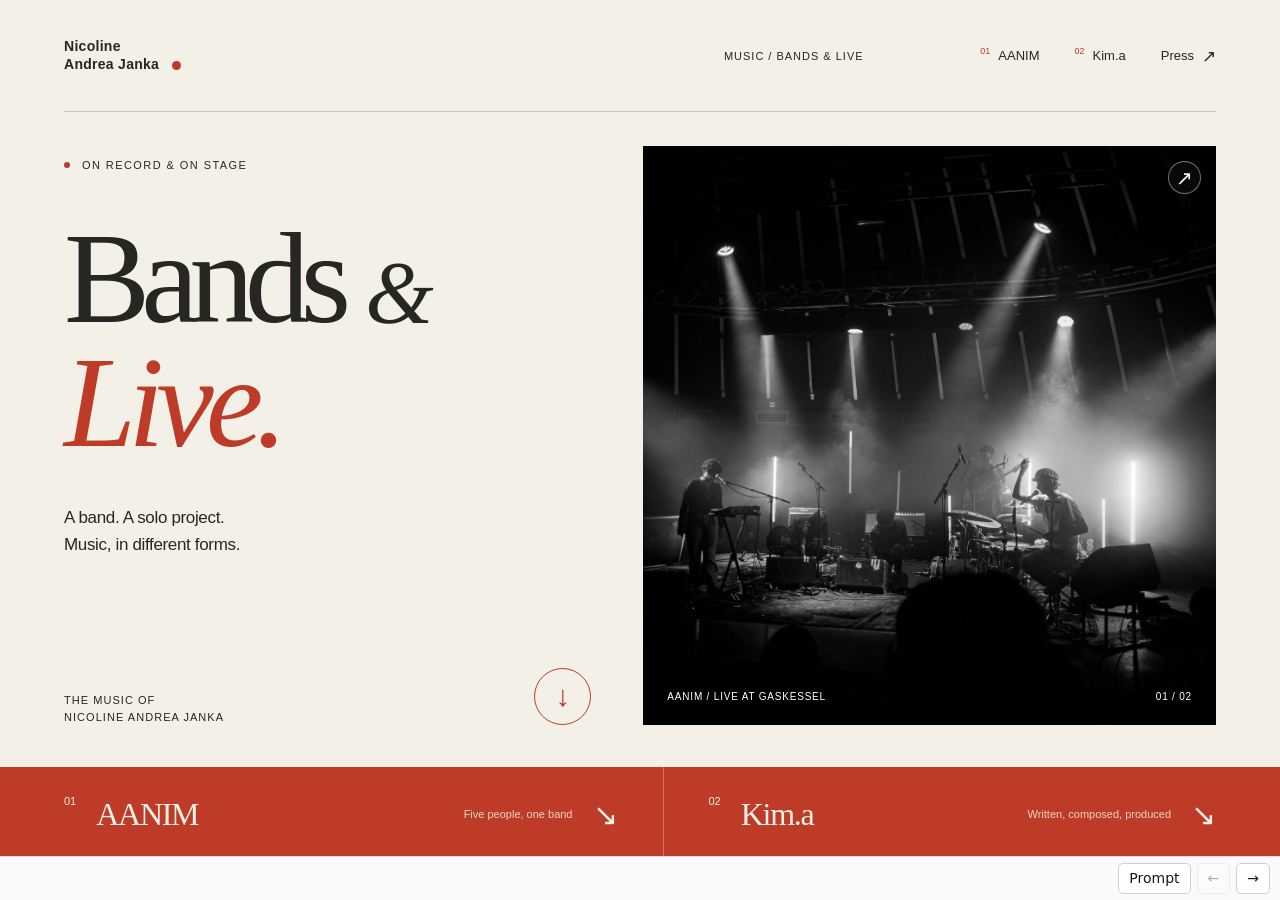
==== archive/index.html @ 7773effa "Add unlisted archive presentation" ====
<!doctype html>
<html lang="en">
<head>
  <meta charset="utf-8">
  <meta name="robots" content="noindex, nofollow">
  <meta name="viewport" content="width=device-width, initial-scale=1">
  <title>Bands &amp; Live</title>
  <style>
    * { box-sizing:border-box; }
    [hidden] { display:none !important; }
    body { margin:0; background:white; color:#171717; font:14px/1.5 system-ui,sans-serif; }
    main { position:relative; height:100dvh; display:grid; grid-template-rows:minmax(0,1fr) auto; }
    iframe { display:block; width:100%; height:100%; border:0; background:white; }
    nav { display:flex; justify-content:flex-end; gap:6px; padding:6px 10px; border-top:1px solid #dedede; background:#fafafa; }
    button { border:1px solid #d0d0d0; border-radius:5px; background:white; color:inherit; padding:4px 10px; font:inherit; cursor:pointer; }
    button:hover:enabled, button[aria-expanded="true"] { background:#ededed; }
    button:disabled { opacity:.35; cursor:default; }
    aside { position:absolute; right:10px; bottom:48px; max-width:min(430px,calc(100% - 20px)); max-height:65dvh; overflow:auto; background:white; border:1px solid #d0d0d0; border-radius:6px; padding:14px; box-shadow:0 4px 20px #0002; white-space:pre-wrap; overflow-wrap:anywhere; }
  </style>
</head>
<body>
  <main>
    <iframe id="preview" title="Portfolio page" sandbox="allow-same-origin allow-scripts allow-popups allow-popups-to-escape-sandbox"></iframe>
    <aside id="prompt" aria-label="Prompt" tabindex="0" hidden></aside>
    <nav aria-label="Presentation controls">
      <button type="button" id="toggle" aria-controls="prompt" aria-expanded="false">Prompt</button>
      <button type="button" id="previous" aria-label="Previous page">←</button>
      <button type="button" id="next" aria-label="Next page">→</button>
    </nav>
  </main>
  <script type="application/json" id="stage-data">{"stages":[{"id":"codex-original","page":"codex-original/index.html","prompt":"Design a standalone Bands & Live page for AANIM and Kim.a using the supplied photographs, artwork and project information. Choose the layout, typography, colours and interactions independently, without looking at my existing website."},{"id":"008","sourceId":"015","focus":"","prompt":"Create a large, bold black title that reads “Bands & Live” in a neutral sans-serif typeface.","html":"\u003c!DOCTYPE html>\n\u003chtml lang=\"de\">\n\u003chead>\n  \u003cmeta charset=\"UTF-8\">\n  \u003cmeta name=\"viewport\" content=\"width=device-width, initial-scale=1.0\">\n  \u003ctitle>Bands &amp; Live — Nicoline Andrea\u003c/title>\n  \u003clink rel=\"stylesheet\" href=\"style.css\">\n\u003c/head>\n\u003cbody class=\"music-page\">\n  \u003cmain class=\"subpage\">\n    \u003ch1 class=\"interactive-title\">Bands &amp; Live\u003c/h1>\n\n    \u003cdiv class=\"band-gallery music-media\">\n      \u003cimg class=\"band-image\" src=\"../../shared/historical-previews/019f43a2-62-_K5A0140-Bearbeitet.jpg.jpg\" alt=\"AANIM band photograph\">\n      \u003cimg class=\"band-image\" src=\"../../shared/historical-previews/019f43a2-520-_K5A0215.jpg.jpg\" alt=\"AANIM band photograph\">\n      \u003cimg class=\"band-image\" src=\"../../shared/historical-previews/019f43a2-290-_K5A0477-Bearbeitet-2.jpg.jpg\" alt=\"AANIM band photograph\">\n    \u003c/div>\n\n    \u003cdiv class=\"subpage-copy\">\n      \u003cp>AANIM is my band. We have already released two albums: \u003ccite>Contemplation / Remedy\u003c/cite> and \u003ccite>Fuormas Neras\u003c/cite>.\u003c/p>\n\n      \u003cp>Orange-red sky on an icy afternoon, trying to escape the darkness of time—like a deep diver surrounded by a glowing blur, like a sunny Sunday driven by a heavy hangover. It’s chaotic but beautiful: a mix of intensity and calm, with a style that brings to mind bands like Radiohead, Kush K, and elements of Parcels.\u003c/p>\n    \u003c/div>\n\n    \u003cdiv class=\"video-embed music-media\">\n      \u003ciframe\n        src=\"https://www.youtube-nocookie.com/embed/ehqON-5_tG4?start=8\"\n        title=\"AANIM video\"\n        loading=\"lazy\"\n        referrerpolicy=\"strict-origin-when-cross-origin\"\n        allow=\"accelerometer; autoplay; clipboard-write; encrypted-media; gyroscope; picture-in-picture; web-share\"\n        allowfullscreen>\n      \u003c/iframe>\n    \u003c/div>\n  \u003c/main>\n\n  \u003cdiv class=\"about-frame-actions\">\n    \u003ca class=\"subpage-back\" href=\"../../index.html\" target=\"_top\" aria-label=\"Zurück zu den Themen\">←\u003c/a>\n  \u003c/div>\n  \u003cscript src=\"script.js\">\u003c/script>\n\u003c/body>\n\u003c/html>\n","styles":"* {\n  box-sizing: border-box;\n}\n\nbody {\n  margin: 0;\n  min-height: 100vh;\n  display: flex;\n  flex-direction: column;\n  background: #ffffff;\n  color: #111111;\n  font-family: Arial, Helvetica, sans-serif;\n}\n\nheader {\n  position: relative;\n  min-height: 100vh;\n  min-height: 100svh;\n  padding: 32px;\n  overflow: hidden;\n}\n\nh1 {\n  margin: 0;\n  font-size: clamp(56px, 13vw, 180px);\n  font-weight: 900;\n  line-height: 0.74;\n  letter-spacing: -0.06em;\n}\n\nh1 > .word {\n  display: block;\n  white-space: nowrap;\n}\n\n.letter {\n  display: inline-block;\n  transition: opacity 100ms ease;\n}\n\n.letter:hover {\n  opacity: 0;\n}\n\n.title-word {\n  display: inline-block;\n  white-space: nowrap;\n}\n\n.mic-control {\n  position: absolute;\n  right: 32px;\n  bottom: 32px;\n  left: 32px;\n  display: flex;\n  flex-direction: column;\n  align-items: stretch;\n  gap: 10px;\n}\n\n.mic-toggle {\n  align-self: flex-start;\n  padding: 0;\n  border: 0;\n  background: transparent;\n  color: #111111;\n  font: inherit;\n  font-size: clamp(18px, 2vw, 28px);\n  font-weight: 900;\n  cursor: pointer;\n}\n\n.mic-toggle:disabled {\n  cursor: wait;\n  opacity: 0.45;\n}\n\n.mic-meter {\n  position: relative;\n  height: clamp(72px, 9vw, 120px);\n  overflow: hidden;\n}\n\n.mic-wave {\n  position: absolute;\n  inset: 0;\n  display: block;\n  width: 100%;\n  height: 100%;\n}\n\n.main-nav {\n  min-height: 100vh;\n  min-height: 100svh;\n  padding: 32px 32px 48px;\n  display: flex;\n  flex-direction: column;\n  justify-content: space-between;\n  gap: clamp(12px, 2vh, 28px);\n}\n\n.main-nav a {\n  display: block;\n  color: #111111;\n  font-size: clamp(34px, 6vw, 92px);\n  font-weight: 900;\n  line-height: 0.88;\n  letter-spacing: -0.055em;\n  text-decoration: none;\n  transition: opacity 120ms ease;\n}\n\n.main-nav a:hover {\n  opacity: 0;\n}\n\n.main-nav a.about-returned {\n  color: transparent;\n}\n\n.subpage {\n  min-height: 100vh;\n  padding: 32px;\n}\n\n.subpage-back {\n  position: fixed;\n  right: 32px;\n  bottom: 24px;\n  z-index: 10;\n  display: block;\n  width: clamp(72px, 9vw, 130px);\n  height: clamp(44px, 5.5vw, 80px);\n  color: #111111;\n  font-size: 0;\n  text-decoration: none;\n  transition: opacity 100ms ease;\n}\n\n.subpage-back:hover {\n  opacity: 0;\n}\n\n.subpage-back::before {\n  content: \"\";\n  display: block;\n  width: 100%;\n  height: 100%;\n  background: currentColor;\n  clip-path: polygon(\n    0 50%,\n    36% 0,\n    36% 33%,\n    100% 33%,\n    100% 67%,\n    36% 67%,\n    36% 100%\n  );\n}\n\n.subpage h1 {\n  max-width: 1400px;\n  font-size: clamp(46px, 8.5vw, 136px);\n  line-height: 0.82;\n}\n\n.about-copy,\n.subpage-copy {\n  max-width: 1050px;\n  margin-top: clamp(20px, 3vw, 40px);\n  padding-bottom: clamp(180px, 20vw, 260px);\n  font-size: clamp(18px, 1.8vw, 27px);\n  line-height: 1.24;\n}\n\n.about-copy p,\n.subpage-copy p {\n  margin: 0 0 1em;\n}\n\n.band-gallery {\n  display: grid;\n  gap: clamp(16px, 2.5vw, 36px);\n  margin-top: clamp(20px, 3vw, 40px);\n  margin-bottom: clamp(24px, 3vw, 44px);\n}\n\n.band-image {\n  display: block;\n  width: 100%;\n  height: auto;\n}\n\n.video-embed {\n  width: 100%;\n  margin-top: clamp(28px, 4vw, 56px);\n  aspect-ratio: 16 / 9;\n}\n\n.video-embed iframe {\n  display: block;\n  width: 100%;\n  height: 100%;\n  border: 0;\n}\n\n.about-page,\n.music-page {\n  --about-accent: transparent;\n  --about-frame-gutter: clamp(20px, 3.2vw, 48px);\n  --about-frame-max: 1400px;\n}\n\n.about-page .subpage,\n.music-page .subpage,\n.about-frame-actions {\n  width: min(\n    calc(100% - var(--about-frame-gutter) - var(--about-frame-gutter)),\n    var(--about-frame-max)\n  );\n  margin-inline: auto;\n}\n\n.about-page .subpage,\n.music-page .subpage {\n  padding: var(--about-frame-gutter) 0;\n}\n\n.music-page .subpage h1 {\n  width: fit-content;\n  max-width: 100%;\n}\n\n.music-page .subpage-copy {\n  width: min(100%, var(--music-title-width, 1050px));\n  max-width: none;\n  margin-top: 0;\n  padding-bottom: 0;\n}\n\n.music-media {\n  width: min(100%, var(--music-title-width, 1050px));\n}\n\n.music-page .video-embed {\n  margin-bottom: clamp(120px, 14vw, 190px);\n}\n\n.about-frame-actions {\n  position: fixed;\n  right: 0;\n  bottom: clamp(16px, 2vw, 32px);\n  left: 0;\n  z-index: 12;\n  display: flex;\n  flex-direction: column;\n  align-items: flex-start;\n  justify-content: flex-start;\n  gap: clamp(10px, 1vw, 16px);\n  pointer-events: none;\n}\n\n.about-page .subpage-back,\n.music-page .subpage-back,\n.about-page .drawing-controls {\n  position: static;\n  pointer-events: auto;\n}\n\n.about-page .subpage-back,\n.music-page .subpage-back {\n  width: clamp(36px, 4.5vw, 65px);\n  height: clamp(22px, 2.75vw, 40px);\n  margin-top: 0;\n}\n\n.about-page .drawing-controls {\n  flex: 0 1 auto;\n}\n\n.about-word,\n.keyword {\n  color: #111111;\n  transition: color 100ms ease;\n}\n\n.about-copy .keyword {\n  text-decoration: none;\n}\n\n.future-link {\n  color: #111111;\n  text-decoration-line: none;\n  text-decoration-color: #111111;\n  text-decoration-thickness: 0.08em;\n  text-underline-offset: 0.14em;\n  transition: color 100ms ease;\n}\n\n.future-link.is-visited {\n  text-decoration-line: underline;\n  text-decoration-color: #111111;\n}\n\n.future-link:hover,\n.future-link:focus-visible {\n  color: var(--about-accent);\n  text-decoration-line: underline;\n  text-decoration-color: var(--about-accent);\n}\n\n.future-link:focus-visible {\n  outline: 1px dotted currentColor;\n  outline-offset: 3px;\n}\n\n.about-word:hover,\n.keyword:hover,\n.keyword.is-discovered,\n.keyword:focus-visible {\n  color: var(--about-accent);\n}\n\n.keyword:focus-visible {\n  outline: 1px dotted currentColor;\n  outline-offset: 3px;\n}\n\n.about-drawing {\n  position: absolute;\n  top: 0;\n  left: 0;\n  z-index: 0;\n  display: block;\n  pointer-events: none;\n}\n\n.about-page .subpage {\n  position: relative;\n  z-index: 1;\n}\n\n.drawing-controls {\n  position: fixed;\n  bottom: 32px;\n  left: 32px;\n  z-index: 12;\n  display: flex;\n  align-items: center;\n  gap: 18px;\n}\n\n.drawing-controls button {\n  padding: 0;\n  border: 0;\n  background: transparent;\n  color: #111111;\n  font: inherit;\n  font-size: clamp(18px, 2vw, 28px);\n  font-weight: 900;\n  cursor: pointer;\n  transition: color 100ms ease;\n}\n\n.drawing-controls button[hidden] {\n  display: none;\n}\n\n.drawing-controls button:hover,\n.drawing-controls button:focus-visible,\n.drawing-toggle[aria-pressed=\"true\"] {\n  color: var(--about-accent);\n}\n\n.drawing-controls button:focus-visible {\n  outline: 1px dotted currentColor;\n  outline-offset: 3px;\n}\n\n.drawing-controls button:disabled {\n  color: #aaaaaa;\n  cursor: default;\n}\n\n.about-page.is-drawing,\n.about-page.is-drawing * {\n  cursor: crosshair;\n  user-select: none;\n}\n\n.about-page.is-drawing {\n  touch-action: none;\n}\n\n.about-page.is-drawing a,\n.about-page.is-drawing button {\n  cursor: pointer;\n}\n\n@media (max-width: 600px) {\n  header {\n    padding: 20px;\n  }\n\n  .mic-control {\n    right: 20px;\n    bottom: 20px;\n    left: 20px;\n    gap: 10px;\n  }\n\n  .main-nav {\n    padding: 20px;\n  }\n\n  .subpage {\n    padding: 20px;\n  }\n\n  .subpage-back {\n    right: 20px;\n    bottom: 16px;\n  }\n\n  .drawing-controls {\n    bottom: 20px;\n    left: 20px;\n  }\n}\n\n@media (prefers-reduced-motion: reduce) {\n  .letter,\n  .main-nav a,\n  .subpage-back,\n  .about-word,\n  .keyword,\n  .future-link,\n  .drawing-controls button {\n    transition: none;\n  }\n\n}\n\nmain.subpage > :not(h1), body.music-page .subpage-back { display:none !important }h1 .letter, h2 .letter { pointer-events:none }","script":"document.querySelectorAll('h1 .word').forEach(word => {\n  const text = word.textContent;\n  word.setAttribute('aria-label', text);\n  word.textContent = '';\n\n  [...text].forEach(character => {\n    const letter = document.createElement('span');\n    letter.className = 'letter';\n    letter.setAttribute('aria-hidden', 'true');\n    letter.textContent = character;\n    word.appendChild(letter);\n  });\n});\n\ndocument.querySelectorAll('.interactive-title').forEach(title => {\n  const words = title.textContent.trim().split(/\\s+/);\n  const fullTitle = words.join(' ');\n\n  title.setAttribute('aria-label', fullTitle);\n  title.textContent = '';\n\n  words.forEach((word, wordIndex) => {\n    const wordElement = document.createElement('span');\n    wordElement.className = 'title-word';\n    wordElement.setAttribute('aria-hidden', 'true');\n\n    [...word].forEach(character => {\n      const letter = document.createElement('span');\n      letter.className = 'letter';\n      letter.textContent = character;\n      wordElement.appendChild(letter);\n    });\n\n    title.appendChild(wordElement);\n    if (wordIndex \u003c words.length - 1) {\n      title.appendChild(document.createTextNode(' '));\n    }\n  });\n});\n\nconst musicPage = document.querySelector('.music-page');\nconst musicTitle = musicPage?.querySelector('.interactive-title');\n\nif (musicPage && musicTitle) {\n  const syncMusicMediaWidth = () => {\n    musicPage.style.setProperty(\n      '--music-title-width',\n      `${Math.ceil(musicTitle.getBoundingClientRect().width)}px`\n    );\n  };\n\n  syncMusicMediaWidth();\n  window.addEventListener('resize', syncMusicMediaWidth);\n  document.fonts?.ready.then(syncMusicMediaWidth);\n}\n\nconst mainNav = document.querySelector('.main-nav');\nconst navigationEntry = performance.getEntriesByType?.('navigation')[0];\nconst isPageReload = navigationEntry\n  ? navigationEntry.type === 'reload'\n  : performance.navigation?.type === 1;\n\nif (mainNav && isPageReload) {\n  if (window.location.hash) {\n    history.replaceState(null, '', `${window.location.pathname}${window.location.search}`);\n  }\n\n  const returnToPageTop = () => {\n    requestAnimationFrame(() => window.scrollTo(0, 0));\n  };\n\n  returnToPageTop();\n  window.addEventListener('pageshow', returnToPageTop, { once: true });\n}\n\nconst aboutNavLink = document.querySelector('.main-nav a[href=\"about.html\"]');\n\nfunction markAboutReturn() {\n  if (!aboutNavLink) {\n    return;\n  }\n\n  try {\n    if (sessionStorage.getItem('returning-from-about') === 'true') {\n      aboutNavLink.classList.add('about-returned');\n      sessionStorage.removeItem('returning-from-about');\n    }\n  } catch (error) {\n    // The navigation still works if storage is unavailable.\n  }\n}\n\nif (document.body.classList.contains('about-page')) {\n  try {\n    sessionStorage.setItem('returning-from-about', 'true');\n  } catch (error) {\n    // The navigation still works if storage is unavailable.\n  }\n} else {\n  markAboutReturn();\n  window.addEventListener('pageshow', markAboutReturn);\n}\n\nconst micToggle = document.querySelector('.mic-toggle');\n\nif (micToggle) {\n  const micMeter = document.querySelector('.mic-meter');\n  const micWave = document.querySelector('.mic-wave');\n  const micWaveContext = micWave.getContext('2d');\n  const reducedMotion = window.matchMedia('(prefers-reduced-motion: reduce)');\n\n  let audioContext;\n  let microphoneStream;\n  let microphoneAnimation;\n  let microphoneActive = false;\n  let displayedLevel = 0;\n  let displayedBrightness = 0.2;\n  let texturePhase = 0;\n  let lastVisualUpdate = 0;\n  const recordingHistory = [];\n\n  function clamp(value, minimum, maximum) {\n    return Math.min(Math.max(value, minimum), maximum);\n  }\n\n  function calculateBrightness(frequencyData) {\n    let magnitudeTotal = 0;\n    let weightedFrequency = 0;\n    const nyquist = audioContext.sampleRate / 2;\n\n    for (let index = 1; index \u003c frequencyData.length; index++) {\n      const magnitude = frequencyData[index];\n      const frequency = index / frequencyData.length * nyquist;\n      magnitudeTotal += magnitude;\n      weightedFrequency += frequency * magnitude;\n    }\n\n    if (magnitudeTotal === 0) {\n      return 0.15;\n    }\n\n    const centroid = weightedFrequency / magnitudeTotal;\n    return clamp((centroid - 250) / 3200, 0, 1);\n  }\n\n  function calculateSampleTexture(samples) {\n    const quarter = Math.floor(samples.length / 4);\n    const texture = (\n      samples[quarter] -\n      samples[quarter * 2] +\n      samples[quarter * 3]\n    ) * 1.5;\n\n    return clamp(texture, -1, 1);\n  }\n\n  function drawWaveSide(direction, center, height, spacing) {\n    if (recordingHistory.length === 0) {\n      return;\n    }\n\n    const points = recordingHistory.map((entry, index) => ({\n      x: index * spacing,\n      y: center + direction * entry.level * height * 0.43\n    }));\n\n    micWaveContext.beginPath();\n    micWaveContext.moveTo(points[0].x, points[0].y);\n\n    for (let index = 1; index \u003c points.length; index++) {\n      const previous = points[index - 1];\n      const current = points[index];\n      const midpointX = (previous.x + current.x) / 2;\n      const midpointY = (previous.y + current.y) / 2;\n      micWaveContext.quadraticCurveTo(previous.x, previous.y, midpointX, midpointY);\n    }\n\n    const finalPoint = points[points.length - 1];\n    micWaveContext.lineTo(finalPoint.x, finalPoint.y);\n    micWaveContext.stroke();\n  }\n\n  function drawRecordingLine() {\n    const width = micWave.clientWidth;\n    const height = micWave.clientHeight;\n    const pixelRatio = Math.min(window.devicePixelRatio || 1, 2);\n    const canvasWidth = Math.round(width * pixelRatio);\n    const canvasHeight = Math.round(height * pixelRatio);\n\n    if (width === 0 || height === 0) {\n      return;\n    }\n\n    if (micWave.width !== canvasWidth || micWave.height !== canvasHeight) {\n      micWave.width = canvasWidth;\n      micWave.height = canvasHeight;\n    }\n\n    const spacing = reducedMotion.matches ? 8 : 4;\n    const maximumPoints = Math.ceil(width / spacing) + 1;\n\n    while (recordingHistory.length > maximumPoints) {\n      recordingHistory.shift();\n    }\n\n    micWaveContext.setTransform(pixelRatio, 0, 0, pixelRatio, 0, 0);\n    micWaveContext.clearRect(0, 0, width, height);\n    micWaveContext.lineWidth = 1.35;\n    micWaveContext.lineCap = 'round';\n    micWaveContext.lineJoin = 'round';\n    micWaveContext.strokeStyle = '#111111';\n\n    const center = height / 2;\n    drawWaveSide(-1, center, height, spacing);\n    drawWaveSide(1, center, height, spacing);\n\n    if (microphoneActive && recordingHistory.length > 0) {\n      const newestIndex = recordingHistory.length - 1;\n      const newestLevel = recordingHistory[newestIndex].level;\n      const newestX = newestIndex * spacing;\n      const upperY = center - newestLevel * height * 0.43;\n      const lowerY = center + newestLevel * height * 0.43;\n\n      micWaveContext.beginPath();\n      micWaveContext.moveTo(newestX, upperY);\n      micWaveContext.lineTo(newestX, lowerY);\n      micWaveContext.stroke();\n    }\n  }\n\n  function updateMicrophone(analyser, samples, frequencyData, timestamp) {\n    analyser.getFloatTimeDomainData(samples);\n    analyser.getByteFrequencyData(frequencyData);\n\n    let sum = 0;\n    for (const sample of samples) {\n      sum += sample * sample;\n    }\n\n    const rms = Math.sqrt(sum / samples.length);\n    const targetLevel = Math.min(1, Math.max(0, rms - 0.005) * 17);\n    const targetBrightness = rms > 0.01\n      ? calculateBrightness(frequencyData)\n      : 0.15;\n    const levelResponse = targetLevel > displayedLevel ? 0.13 : 0.04;\n\n    displayedLevel += (targetLevel - displayedLevel) * levelResponse;\n    displayedBrightness += (targetBrightness - displayedBrightness) * 0.04;\n    micMeter.setAttribute('aria-valuenow', String(Math.round(displayedLevel * 100)));\n\n    const visualInterval = reducedMotion.matches ? 180 : 40;\n    if (timestamp - lastVisualUpdate >= visualInterval) {\n      const sampleTexture = calculateSampleTexture(samples);\n      texturePhase += reducedMotion.matches\n        ? 0.06\n        : 0.12 + displayedBrightness * 0.16;\n      const frequencyTexture = Math.sin(texturePhase) * (\n        0.01 + displayedBrightness * 0.02\n      );\n      const organicTexture = sampleTexture * 0.02;\n      const texturedLevel = clamp(\n        displayedLevel * (1 + frequencyTexture + organicTexture),\n        0,\n        1\n      );\n\n      recordingHistory.push({ level: texturedLevel });\n      drawRecordingLine();\n      lastVisualUpdate = timestamp;\n    }\n\n    microphoneAnimation = requestAnimationFrame(nextTimestamp => {\n      updateMicrophone(analyser, samples, frequencyData, nextTimestamp);\n    });\n  }\n\n  async function startMicrophone() {\n    if (!navigator.mediaDevices?.getUserMedia) {\n      micToggle.textContent = 'MIC UNAVAILABLE';\n      return;\n    }\n\n    micToggle.disabled = true;\n\n    try {\n      microphoneStream = await navigator.mediaDevices.getUserMedia({ audio: true });\n      const AudioContextClass = window.AudioContext || window.webkitAudioContext;\n\n      if (!AudioContextClass) {\n        throw new Error('Web Audio is unavailable');\n      }\n\n      audioContext = new AudioContextClass();\n      await audioContext.resume();\n\n      const source = audioContext.createMediaStreamSource(microphoneStream);\n      const analyser = audioContext.createAnalyser();\n\n      analyser.fftSize = 2048;\n      analyser.smoothingTimeConstant = 0.88;\n      const samples = new Float32Array(analyser.fftSize);\n      const frequencyData = new Uint8Array(analyser.frequencyBinCount);\n      source.connect(analyser);\n\n      microphoneActive = true;\n      lastVisualUpdate = 0;\n      micToggle.textContent = 'SOUND OFF';\n      microphoneAnimation = requestAnimationFrame(timestamp => {\n        updateMicrophone(analyser, samples, frequencyData, timestamp);\n      });\n    } catch (error) {\n      microphoneStream?.getTracks().forEach(track => track.stop());\n      microphoneStream = undefined;\n      await audioContext?.close().catch(() => {});\n      audioContext = undefined;\n      microphoneActive = false;\n      micToggle.textContent = 'MIC DENIED';\n    } finally {\n      micToggle.disabled = false;\n    }\n  }\n\n  async function stopMicrophone() {\n    cancelAnimationFrame(microphoneAnimation);\n    microphoneStream?.getTracks().forEach(track => track.stop());\n    await audioContext?.close().catch(() => {});\n\n    microphoneStream = undefined;\n    audioContext = undefined;\n    microphoneActive = false;\n    displayedLevel = 0;\n    micMeter.setAttribute('aria-valuenow', '0');\n    micToggle.textContent = 'SOUND ON';\n    drawRecordingLine();\n  }\n\n  micToggle.addEventListener('click', () => {\n    if (microphoneActive) {\n      stopMicrophone();\n    } else {\n      startMicrophone();\n    }\n  });\n\n  window.addEventListener('keydown', event => {\n    const target = event.target;\n    const isEditable = target instanceof HTMLElement && (\n      target.isContentEditable ||\n      target.tagName === 'INPUT' ||\n      target.tagName === 'TEXTAREA' ||\n      target.tagName === 'SELECT'\n    );\n\n    if (event.code !== 'Space' || event.repeat || isEditable) {\n      return;\n    }\n\n    event.preventDefault();\n    if (!micToggle.disabled) {\n      micToggle.click();\n    }\n  });\n\n  window.addEventListener('resize', drawRecordingLine);\n  window.addEventListener('pagehide', () => {\n    cancelAnimationFrame(microphoneAnimation);\n    microphoneStream?.getTracks().forEach(track => track.stop());\n  });\n}\n\nconst drawingCanvas = document.querySelector('.about-drawing');\n\nif (drawingCanvas) {\n  document.querySelectorAll('.about-copy p').forEach(paragraph => {\n    const walker = document.createTreeWalker(paragraph, NodeFilter.SHOW_TEXT);\n    const textNodes = [];\n\n    while (walker.nextNode()) {\n      if (!walker.currentNode.parentElement.closest('.keyword, .future-link')) {\n        textNodes.push(walker.currentNode);\n      }\n    }\n\n    textNodes.forEach(textNode => {\n      const fragment = document.createDocumentFragment();\n      const parts = textNode.textContent.split(/(\\s+)/);\n\n      parts.forEach(part => {\n        if (!part || /^\\s+$/.test(part)) {\n          fragment.appendChild(document.createTextNode(part));\n          return;\n        }\n\n        const word = document.createElement('span');\n        word.className = 'about-word';\n        word.textContent = part;\n        fragment.appendChild(word);\n      });\n\n      textNode.replaceWith(fragment);\n    });\n  });\n\n  document.querySelector('.about-copy').addEventListener('pointerover', event => {\n    if (event.target instanceof Element && event.target.matches('.keyword')) {\n      event.target.classList.add('is-discovered');\n    }\n\n    if (event.target instanceof Element && event.target.matches('.future-link')) {\n      event.target.classList.add('is-visited');\n    }\n  });\n\n  document.querySelector('.about-copy').addEventListener('focusin', event => {\n    if (event.target instanceof Element && event.target.matches('.keyword')) {\n      event.target.classList.add('is-discovered');\n    }\n\n    if (event.target instanceof Element && event.target.matches('.future-link')) {\n      event.target.classList.add('is-visited');\n    }\n  });\n\n  const drawingContext = drawingCanvas.getContext('2d');\n  const drawingToggle = document.querySelector('.drawing-toggle');\n  const drawingClear = document.querySelector('.drawing-clear');\n  const aboutPage = document.querySelector('.about-page');\n  const aboutContent = document.querySelector('.subpage');\n  const strokes = [];\n\n  let drawingEnabled = false;\n  let activePointer = null;\n  let activeStroke = null;\n  let canvasWidth = 0;\n  let canvasHeight = 0;\n  let resizeFrame;\n\n  function configureDrawingContext() {\n    const pixelRatio = Math.min(window.devicePixelRatio || 1, 2);\n    drawingContext.setTransform(pixelRatio, 0, 0, pixelRatio, 0, 0);\n    drawingContext.lineWidth = 5;\n    drawingContext.lineCap = 'round';\n    drawingContext.lineJoin = 'round';\n    drawingContext.strokeStyle = getComputedStyle(aboutPage)\n      .getPropertyValue('--about-accent').trim() || '#ff34b3';\n  }\n\n  function renderDrawing() {\n    drawingContext.clearRect(0, 0, canvasWidth, canvasHeight);\n    configureDrawingContext();\n\n    strokes.forEach(stroke => {\n      if (stroke.length === 0) {\n        return;\n      }\n\n      drawingContext.beginPath();\n      drawingContext.moveTo(stroke[0].x, stroke[0].y);\n\n      if (stroke.length === 1) {\n        drawingContext.lineTo(stroke[0].x + 0.01, stroke[0].y + 0.01);\n      } else {\n        stroke.slice(1).forEach(point => {\n          drawingContext.lineTo(point.x, point.y);\n        });\n      }\n\n      drawingContext.stroke();\n    });\n  }\n\n  function resizeDrawingCanvas() {\n    const nextWidth = Math.max(document.documentElement.scrollWidth, window.innerWidth);\n    const nextHeight = Math.max(document.documentElement.scrollHeight, window.innerHeight);\n\n    if (nextWidth === canvasWidth && nextHeight === canvasHeight) {\n      return;\n    }\n\n    if (canvasWidth && canvasHeight) {\n      const scaleX = nextWidth / canvasWidth;\n      const scaleY = nextHeight / canvasHeight;\n\n      strokes.forEach(stroke => {\n        stroke.forEach(point => {\n          point.x *= scaleX;\n          point.y *= scaleY;\n        });\n      });\n    }\n\n    canvasWidth = nextWidth;\n    canvasHeight = nextHeight;\n    const pixelRatio = Math.min(window.devicePixelRatio || 1, 2);\n    drawingCanvas.width = Math.round(canvasWidth * pixelRatio);\n    drawingCanvas.height = Math.round(canvasHeight * pixelRatio);\n    drawingCanvas.style.width = `${canvasWidth}px`;\n    drawingCanvas.style.height = `${canvasHeight}px`;\n    renderDrawing();\n  }\n\n  function scheduleCanvasResize() {\n    cancelAnimationFrame(resizeFrame);\n    resizeFrame = requestAnimationFrame(resizeDrawingCanvas);\n  }\n\n  function isControl(target) {\n    return target instanceof Element && Boolean(target.closest(\n      'a, button, input, textarea, select, [contenteditable=\"true\"]'\n    ));\n  }\n\n  function addDrawingPoint(event) {\n    const events = event.getCoalescedEvents?.() || [event];\n\n    events.forEach(pointerEvent => {\n      activeStroke.push({ x: pointerEvent.pageX, y: pointerEvent.pageY });\n    });\n\n    renderDrawing();\n  }\n\n  function finishStroke(event) {\n    if (event.pointerId !== activePointer) {\n      return;\n    }\n\n    activePointer = null;\n    activeStroke = null;\n    drawingClear.disabled = strokes.length === 0;\n    drawingClear.hidden = strokes.length === 0;\n  }\n\n  drawingToggle.addEventListener('click', () => {\n    drawingEnabled = !drawingEnabled;\n    activePointer = null;\n    activeStroke = null;\n    aboutPage.classList.toggle('is-drawing', drawingEnabled);\n    drawingToggle.setAttribute('aria-pressed', String(drawingEnabled));\n    drawingToggle.textContent = drawingEnabled ? 'DRAW OFF' : 'DRAW ON';\n    drawingClear.hidden = !drawingEnabled || strokes.length === 0;\n  });\n\n  drawingClear.addEventListener('click', () => {\n    strokes.length = 0;\n    activePointer = null;\n    activeStroke = null;\n    drawingClear.disabled = true;\n    drawingClear.hidden = true;\n    renderDrawing();\n  });\n\n  document.addEventListener('pointerdown', event => {\n    if (!drawingEnabled || activePointer !== null || isControl(event.target)) {\n      return;\n    }\n\n    if (event.pointerType === 'mouse' && event.button !== 0) {\n      return;\n    }\n\n    event.preventDefault();\n    activePointer = event.pointerId;\n    activeStroke = [];\n    strokes.push(activeStroke);\n    addDrawingPoint(event);\n  }, { capture: true });\n\n  document.addEventListener('pointermove', event => {\n    if (event.pointerId !== activePointer) {\n      return;\n    }\n\n    event.preventDefault();\n    addDrawingPoint(event);\n  }, { capture: true });\n\n  document.addEventListener('pointerup', finishStroke, { capture: true });\n  document.addEventListener('pointercancel', finishStroke, { capture: true });\n  window.addEventListener('resize', scheduleCanvasResize);\n\n  if ('ResizeObserver' in window && aboutContent) {\n    new ResizeObserver(scheduleCanvasResize).observe(aboutContent);\n  }\n\n  document.fonts?.ready.then(scheduleCanvasResize);\n  resizeDrawingCanvas();\n}\n"},{"id":"015","sourceId":"015","focus":"","prompt":"Add three photos from the folder directly below the title.","html":"\u003c!DOCTYPE html>\n\u003chtml lang=\"de\">\n\u003chead>\n  \u003cmeta charset=\"UTF-8\">\n  \u003cmeta name=\"viewport\" content=\"width=device-width, initial-scale=1.0\">\n  \u003ctitle>Bands &amp; Live — Nicoline Andrea\u003c/title>\n  \u003clink rel=\"stylesheet\" href=\"style.css\">\n\u003c/head>\n\u003cbody class=\"music-page\">\n  \u003cmain class=\"subpage\">\n    \u003ch1 class=\"interactive-title\">Bands &amp; Live\u003c/h1>\n\n    \u003cdiv class=\"band-gallery music-media\">\n      \u003cimg class=\"band-image\" src=\"../../shared/historical-previews/019f43a2-62-_K5A0140-Bearbeitet.jpg.jpg\" alt=\"AANIM band photograph\">\n      \u003cimg class=\"band-image\" src=\"../../shared/historical-previews/019f43a2-520-_K5A0215.jpg.jpg\" alt=\"AANIM band photograph\">\n      \u003cimg class=\"band-image\" src=\"../../shared/historical-previews/019f43a2-290-_K5A0477-Bearbeitet-2.jpg.jpg\" alt=\"AANIM band photograph\">\n    \u003c/div>\n\n    \u003cdiv class=\"subpage-copy\">\n      \u003cp>AANIM is my band. We have already released two albums: \u003ccite>Contemplation / Remedy\u003c/cite> and \u003ccite>Fuormas Neras\u003c/cite>.\u003c/p>\n\n      \u003cp>Orange-red sky on an icy afternoon, trying to escape the darkness of time—like a deep diver surrounded by a glowing blur, like a sunny Sunday driven by a heavy hangover. It’s chaotic but beautiful: a mix of intensity and calm, with a style that brings to mind bands like Radiohead, Kush K, and elements of Parcels.\u003c/p>\n    \u003c/div>\n\n    \u003cdiv class=\"video-embed music-media\">\n      \u003ciframe\n        src=\"https://www.youtube-nocookie.com/embed/ehqON-5_tG4?start=8\"\n        title=\"AANIM video\"\n        loading=\"lazy\"\n        referrerpolicy=\"strict-origin-when-cross-origin\"\n        allow=\"accelerometer; autoplay; clipboard-write; encrypted-media; gyroscope; picture-in-picture; web-share\"\n        allowfullscreen>\n      \u003c/iframe>\n    \u003c/div>\n  \u003c/main>\n\n  \u003cdiv class=\"about-frame-actions\">\n    \u003ca class=\"subpage-back\" href=\"../../index.html\" target=\"_top\" aria-label=\"Zurück zu den Themen\">←\u003c/a>\n  \u003c/div>\n  \u003cscript src=\"script.js\">\u003c/script>\n\u003c/body>\n\u003c/html>\n","styles":"* {\n  box-sizing: border-box;\n}\n\nbody {\n  margin: 0;\n  min-height: 100vh;\n  display: flex;\n  flex-direction: column;\n  background: #ffffff;\n  color: #111111;\n  font-family: Arial, Helvetica, sans-serif;\n}\n\nheader {\n  position: relative;\n  min-height: 100vh;\n  min-height: 100svh;\n  padding: 32px;\n  overflow: hidden;\n}\n\nh1 {\n  margin: 0;\n  font-size: clamp(56px, 13vw, 180px);\n  font-weight: 900;\n  line-height: 0.74;\n  letter-spacing: -0.06em;\n}\n\nh1 > .word {\n  display: block;\n  white-space: nowrap;\n}\n\n.letter {\n  display: inline-block;\n  transition: opacity 100ms ease;\n}\n\n.letter:hover {\n  opacity: 0;\n}\n\n.title-word {\n  display: inline-block;\n  white-space: nowrap;\n}\n\n.mic-control {\n  position: absolute;\n  right: 32px;\n  bottom: 32px;\n  left: 32px;\n  display: flex;\n  flex-direction: column;\n  align-items: stretch;\n  gap: 10px;\n}\n\n.mic-toggle {\n  align-self: flex-start;\n  padding: 0;\n  border: 0;\n  background: transparent;\n  color: #111111;\n  font: inherit;\n  font-size: clamp(18px, 2vw, 28px);\n  font-weight: 900;\n  cursor: pointer;\n}\n\n.mic-toggle:disabled {\n  cursor: wait;\n  opacity: 0.45;\n}\n\n.mic-meter {\n  position: relative;\n  height: clamp(72px, 9vw, 120px);\n  overflow: hidden;\n}\n\n.mic-wave {\n  position: absolute;\n  inset: 0;\n  display: block;\n  width: 100%;\n  height: 100%;\n}\n\n.main-nav {\n  min-height: 100vh;\n  min-height: 100svh;\n  padding: 32px 32px 48px;\n  display: flex;\n  flex-direction: column;\n  justify-content: space-between;\n  gap: clamp(12px, 2vh, 28px);\n}\n\n.main-nav a {\n  display: block;\n  color: #111111;\n  font-size: clamp(34px, 6vw, 92px);\n  font-weight: 900;\n  line-height: 0.88;\n  letter-spacing: -0.055em;\n  text-decoration: none;\n  transition: opacity 120ms ease;\n}\n\n.main-nav a:hover {\n  opacity: 0;\n}\n\n.main-nav a.about-returned {\n  color: transparent;\n}\n\n.subpage {\n  min-height: 100vh;\n  padding: 32px;\n}\n\n.subpage-back {\n  position: fixed;\n  right: 32px;\n  bottom: 24px;\n  z-index: 10;\n  display: block;\n  width: clamp(72px, 9vw, 130px);\n  height: clamp(44px, 5.5vw, 80px);\n  color: #111111;\n  font-size: 0;\n  text-decoration: none;\n  transition: opacity 100ms ease;\n}\n\n.subpage-back:hover {\n  opacity: 0;\n}\n\n.subpage-back::before {\n  content: \"\";\n  display: block;\n  width: 100%;\n  height: 100%;\n  background: currentColor;\n  clip-path: polygon(\n    0 50%,\n    36% 0,\n    36% 33%,\n    100% 33%,\n    100% 67%,\n    36% 67%,\n    36% 100%\n  );\n}\n\n.subpage h1 {\n  max-width: 1400px;\n  font-size: clamp(46px, 8.5vw, 136px);\n  line-height: 0.82;\n}\n\n.about-copy,\n.subpage-copy {\n  max-width: 1050px;\n  margin-top: clamp(20px, 3vw, 40px);\n  padding-bottom: clamp(180px, 20vw, 260px);\n  font-size: clamp(18px, 1.8vw, 27px);\n  line-height: 1.24;\n}\n\n.about-copy p,\n.subpage-copy p {\n  margin: 0 0 1em;\n}\n\n.band-gallery {\n  display: grid;\n  gap: clamp(16px, 2.5vw, 36px);\n  margin-top: clamp(20px, 3vw, 40px);\n  margin-bottom: clamp(24px, 3vw, 44px);\n}\n\n.band-image {\n  display: block;\n  width: 100%;\n  height: auto;\n}\n\n.video-embed {\n  width: 100%;\n  margin-top: clamp(28px, 4vw, 56px);\n  aspect-ratio: 16 / 9;\n}\n\n.video-embed iframe {\n  display: block;\n  width: 100%;\n  height: 100%;\n  border: 0;\n}\n\n.about-page,\n.music-page {\n  --about-accent: transparent;\n  --about-frame-gutter: clamp(20px, 3.2vw, 48px);\n  --about-frame-max: 1400px;\n}\n\n.about-page .subpage,\n.music-page .subpage,\n.about-frame-actions {\n  width: min(\n    calc(100% - var(--about-frame-gutter) - var(--about-frame-gutter)),\n    var(--about-frame-max)\n  );\n  margin-inline: auto;\n}\n\n.about-page .subpage,\n.music-page .subpage {\n  padding: var(--about-frame-gutter) 0;\n}\n\n.music-page .subpage h1 {\n  width: fit-content;\n  max-width: 100%;\n}\n\n.music-page .subpage-copy {\n  width: min(100%, var(--music-title-width, 1050px));\n  max-width: none;\n  margin-top: 0;\n  padding-bottom: 0;\n}\n\n.music-media {\n  width: min(100%, var(--music-title-width, 1050px));\n}\n\n.music-page .video-embed {\n  margin-bottom: clamp(120px, 14vw, 190px);\n}\n\n.about-frame-actions {\n  position: fixed;\n  right: 0;\n  bottom: clamp(16px, 2vw, 32px);\n  left: 0;\n  z-index: 12;\n  display: flex;\n  flex-direction: column;\n  align-items: flex-start;\n  justify-content: flex-start;\n  gap: clamp(10px, 1vw, 16px);\n  pointer-events: none;\n}\n\n.about-page .subpage-back,\n.music-page .subpage-back,\n.about-page .drawing-controls {\n  position: static;\n  pointer-events: auto;\n}\n\n.about-page .subpage-back,\n.music-page .subpage-back {\n  width: clamp(36px, 4.5vw, 65px);\n  height: clamp(22px, 2.75vw, 40px);\n  margin-top: 0;\n}\n\n.about-page .drawing-controls {\n  flex: 0 1 auto;\n}\n\n.about-word,\n.keyword {\n  color: #111111;\n  transition: color 100ms ease;\n}\n\n.about-copy .keyword {\n  text-decoration: none;\n}\n\n.future-link {\n  color: #111111;\n  text-decoration-line: none;\n  text-decoration-color: #111111;\n  text-decoration-thickness: 0.08em;\n  text-underline-offset: 0.14em;\n  transition: color 100ms ease;\n}\n\n.future-link.is-visited {\n  text-decoration-line: underline;\n  text-decoration-color: #111111;\n}\n\n.future-link:hover,\n.future-link:focus-visible {\n  color: var(--about-accent);\n  text-decoration-line: underline;\n  text-decoration-color: var(--about-accent);\n}\n\n.future-link:focus-visible {\n  outline: 1px dotted currentColor;\n  outline-offset: 3px;\n}\n\n.about-word:hover,\n.keyword:hover,\n.keyword.is-discovered,\n.keyword:focus-visible {\n  color: var(--about-accent);\n}\n\n.keyword:focus-visible {\n  outline: 1px dotted currentColor;\n  outline-offset: 3px;\n}\n\n.about-drawing {\n  position: absolute;\n  top: 0;\n  left: 0;\n  z-index: 0;\n  display: block;\n  pointer-events: none;\n}\n\n.about-page .subpage {\n  position: relative;\n  z-index: 1;\n}\n\n.drawing-controls {\n  position: fixed;\n  bottom: 32px;\n  left: 32px;\n  z-index: 12;\n  display: flex;\n  align-items: center;\n  gap: 18px;\n}\n\n.drawing-controls button {\n  padding: 0;\n  border: 0;\n  background: transparent;\n  color: #111111;\n  font: inherit;\n  font-size: clamp(18px, 2vw, 28px);\n  font-weight: 900;\n  cursor: pointer;\n  transition: color 100ms ease;\n}\n\n.drawing-controls button[hidden] {\n  display: none;\n}\n\n.drawing-controls button:hover,\n.drawing-controls button:focus-visible,\n.drawing-toggle[aria-pressed=\"true\"] {\n  color: var(--about-accent);\n}\n\n.drawing-controls button:focus-visible {\n  outline: 1px dotted currentColor;\n  outline-offset: 3px;\n}\n\n.drawing-controls button:disabled {\n  color: #aaaaaa;\n  cursor: default;\n}\n\n.about-page.is-drawing,\n.about-page.is-drawing * {\n  cursor: crosshair;\n  user-select: none;\n}\n\n.about-page.is-drawing {\n  touch-action: none;\n}\n\n.about-page.is-drawing a,\n.about-page.is-drawing button {\n  cursor: pointer;\n}\n\n@media (max-width: 600px) {\n  header {\n    padding: 20px;\n  }\n\n  .mic-control {\n    right: 20px;\n    bottom: 20px;\n    left: 20px;\n    gap: 10px;\n  }\n\n  .main-nav {\n    padding: 20px;\n  }\n\n  .subpage {\n    padding: 20px;\n  }\n\n  .subpage-back {\n    right: 20px;\n    bottom: 16px;\n  }\n\n  .drawing-controls {\n    bottom: 20px;\n    left: 20px;\n  }\n}\n\n@media (prefers-reduced-motion: reduce) {\n  .letter,\n  .main-nav a,\n  .subpage-back,\n  .about-word,\n  .keyword,\n  .future-link,\n  .drawing-controls button {\n    transition: none;\n  }\n\n}\n\nmain.subpage > :not(h1, .band-gallery), body.music-page .subpage-back { display:none !important } .band-gallery { grid-template-columns:repeat(3,minmax(0,1fr)); align-items:start }h1 .letter, h2 .letter { pointer-events:none }","script":"document.querySelectorAll('h1 .word').forEach(word => {\n  const text = word.textContent;\n  word.setAttribute('aria-label', text);\n  word.textContent = '';\n\n  [...text].forEach(character => {\n    const letter = document.createElement('span');\n    letter.className = 'letter';\n    letter.setAttribute('aria-hidden', 'true');\n    letter.textContent = character;\n    word.appendChild(letter);\n  });\n});\n\ndocument.querySelectorAll('.interactive-title').forEach(title => {\n  const words = title.textContent.trim().split(/\\s+/);\n  const fullTitle = words.join(' ');\n\n  title.setAttribute('aria-label', fullTitle);\n  title.textContent = '';\n\n  words.forEach((word, wordIndex) => {\n    const wordElement = document.createElement('span');\n    wordElement.className = 'title-word';\n    wordElement.setAttribute('aria-hidden', 'true');\n\n    [...word].forEach(character => {\n      const letter = document.createElement('span');\n      letter.className = 'letter';\n      letter.textContent = character;\n      wordElement.appendChild(letter);\n    });\n\n    title.appendChild(wordElement);\n    if (wordIndex \u003c words.length - 1) {\n      title.appendChild(document.createTextNode(' '));\n    }\n  });\n});\n\nconst musicPage = document.querySelector('.music-page');\nconst musicTitle = musicPage?.querySelector('.interactive-title');\n\nif (musicPage && musicTitle) {\n  const syncMusicMediaWidth = () => {\n    musicPage.style.setProperty(\n      '--music-title-width',\n      `${Math.ceil(musicTitle.getBoundingClientRect().width)}px`\n    );\n  };\n\n  syncMusicMediaWidth();\n  window.addEventListener('resize', syncMusicMediaWidth);\n  document.fonts?.ready.then(syncMusicMediaWidth);\n}\n\nconst mainNav = document.querySelector('.main-nav');\nconst navigationEntry = performance.getEntriesByType?.('navigation')[0];\nconst isPageReload = navigationEntry\n  ? navigationEntry.type === 'reload'\n  : performance.navigation?.type === 1;\n\nif (mainNav && isPageReload) {\n  if (window.location.hash) {\n    history.replaceState(null, '', `${window.location.pathname}${window.location.search}`);\n  }\n\n  const returnToPageTop = () => {\n    requestAnimationFrame(() => window.scrollTo(0, 0));\n  };\n\n  returnToPageTop();\n  window.addEventListener('pageshow', returnToPageTop, { once: true });\n}\n\nconst aboutNavLink = document.querySelector('.main-nav a[href=\"about.html\"]');\n\nfunction markAboutReturn() {\n  if (!aboutNavLink) {\n    return;\n  }\n\n  try {\n    if (sessionStorage.getItem('returning-from-about') === 'true') {\n      aboutNavLink.classList.add('about-returned');\n      sessionStorage.removeItem('returning-from-about');\n    }\n  } catch (error) {\n    // The navigation still works if storage is unavailable.\n  }\n}\n\nif (document.body.classList.contains('about-page')) {\n  try {\n    sessionStorage.setItem('returning-from-about', 'true');\n  } catch (error) {\n    // The navigation still works if storage is unavailable.\n  }\n} else {\n  markAboutReturn();\n  window.addEventListener('pageshow', markAboutReturn);\n}\n\nconst micToggle = document.querySelector('.mic-toggle');\n\nif (micToggle) {\n  const micMeter = document.querySelector('.mic-meter');\n  const micWave = document.querySelector('.mic-wave');\n  const micWaveContext = micWave.getContext('2d');\n  const reducedMotion = window.matchMedia('(prefers-reduced-motion: reduce)');\n\n  let audioContext;\n  let microphoneStream;\n  let microphoneAnimation;\n  let microphoneActive = false;\n  let displayedLevel = 0;\n  let displayedBrightness = 0.2;\n  let texturePhase = 0;\n  let lastVisualUpdate = 0;\n  const recordingHistory = [];\n\n  function clamp(value, minimum, maximum) {\n    return Math.min(Math.max(value, minimum), maximum);\n  }\n\n  function calculateBrightness(frequencyData) {\n    let magnitudeTotal = 0;\n    let weightedFrequency = 0;\n    const nyquist = audioContext.sampleRate / 2;\n\n    for (let index = 1; index \u003c frequencyData.length; index++) {\n      const magnitude = frequencyData[index];\n      const frequency = index / frequencyData.length * nyquist;\n      magnitudeTotal += magnitude;\n      weightedFrequency += frequency * magnitude;\n    }\n\n    if (magnitudeTotal === 0) {\n      return 0.15;\n    }\n\n    const centroid = weightedFrequency / magnitudeTotal;\n    return clamp((centroid - 250) / 3200, 0, 1);\n  }\n\n  function calculateSampleTexture(samples) {\n    const quarter = Math.floor(samples.length / 4);\n    const texture = (\n      samples[quarter] -\n      samples[quarter * 2] +\n      samples[quarter * 3]\n    ) * 1.5;\n\n    return clamp(texture, -1, 1);\n  }\n\n  function drawWaveSide(direction, center, height, spacing) {\n    if (recordingHistory.length === 0) {\n      return;\n    }\n\n    const points = recordingHistory.map((entry, index) => ({\n      x: index * spacing,\n      y: center + direction * entry.level * height * 0.43\n    }));\n\n    micWaveContext.beginPath();\n    micWaveContext.moveTo(points[0].x, points[0].y);\n\n    for (let index = 1; index \u003c points.length; index++) {\n      const previous = points[index - 1];\n      const current = points[index];\n      const midpointX = (previous.x + current.x) / 2;\n      const midpointY = (previous.y + current.y) / 2;\n      micWaveContext.quadraticCurveTo(previous.x, previous.y, midpointX, midpointY);\n    }\n\n    const finalPoint = points[points.length - 1];\n    micWaveContext.lineTo(finalPoint.x, finalPoint.y);\n    micWaveContext.stroke();\n  }\n\n  function drawRecordingLine() {\n    const width = micWave.clientWidth;\n    const height = micWave.clientHeight;\n    const pixelRatio = Math.min(window.devicePixelRatio || 1, 2);\n    const canvasWidth = Math.round(width * pixelRatio);\n    const canvasHeight = Math.round(height * pixelRatio);\n\n    if (width === 0 || height === 0) {\n      return;\n    }\n\n    if (micWave.width !== canvasWidth || micWave.height !== canvasHeight) {\n      micWave.width = canvasWidth;\n      micWave.height = canvasHeight;\n    }\n\n    const spacing = reducedMotion.matches ? 8 : 4;\n    const maximumPoints = Math.ceil(width / spacing) + 1;\n\n    while (recordingHistory.length > maximumPoints) {\n      recordingHistory.shift();\n    }\n\n    micWaveContext.setTransform(pixelRatio, 0, 0, pixelRatio, 0, 0);\n    micWaveContext.clearRect(0, 0, width, height);\n    micWaveContext.lineWidth = 1.35;\n    micWaveContext.lineCap = 'round';\n    micWaveContext.lineJoin = 'round';\n    micWaveContext.strokeStyle = '#111111';\n\n    const center = height / 2;\n    drawWaveSide(-1, center, height, spacing);\n    drawWaveSide(1, center, height, spacing);\n\n    if (microphoneActive && recordingHistory.length > 0) {\n      const newestIndex = recordingHistory.length - 1;\n      const newestLevel = recordingHistory[newestIndex].level;\n      const newestX = newestIndex * spacing;\n      const upperY = center - newestLevel * height * 0.43;\n      const lowerY = center + newestLevel * height * 0.43;\n\n      micWaveContext.beginPath();\n      micWaveContext.moveTo(newestX, upperY);\n      micWaveContext.lineTo(newestX, lowerY);\n      micWaveContext.stroke();\n    }\n  }\n\n  function updateMicrophone(analyser, samples, frequencyData, timestamp) {\n    analyser.getFloatTimeDomainData(samples);\n    analyser.getByteFrequencyData(frequencyData);\n\n    let sum = 0;\n    for (const sample of samples) {\n      sum += sample * sample;\n    }\n\n    const rms = Math.sqrt(sum / samples.length);\n    const targetLevel = Math.min(1, Math.max(0, rms - 0.005) * 17);\n    const targetBrightness = rms > 0.01\n      ? calculateBrightness(frequencyData)\n      : 0.15;\n    const levelResponse = targetLevel > displayedLevel ? 0.13 : 0.04;\n\n    displayedLevel += (targetLevel - displayedLevel) * levelResponse;\n    displayedBrightness += (targetBrightness - displayedBrightness) * 0.04;\n    micMeter.setAttribute('aria-valuenow', String(Math.round(displayedLevel * 100)));\n\n    const visualInterval = reducedMotion.matches ? 180 : 40;\n    if (timestamp - lastVisualUpdate >= visualInterval) {\n      const sampleTexture = calculateSampleTexture(samples);\n      texturePhase += reducedMotion.matches\n        ? 0.06\n        : 0.12 + displayedBrightness * 0.16;\n      const frequencyTexture = Math.sin(texturePhase) * (\n        0.01 + displayedBrightness * 0.02\n      );\n      const organicTexture = sampleTexture * 0.02;\n      const texturedLevel = clamp(\n        displayedLevel * (1 + frequencyTexture + organicTexture),\n        0,\n        1\n      );\n\n      recordingHistory.push({ level: texturedLevel });\n      drawRecordingLine();\n      lastVisualUpdate = timestamp;\n    }\n\n    microphoneAnimation = requestAnimationFrame(nextTimestamp => {\n      updateMicrophone(analyser, samples, frequencyData, nextTimestamp);\n    });\n  }\n\n  async function startMicrophone() {\n    if (!navigator.mediaDevices?.getUserMedia) {\n      micToggle.textContent = 'MIC UNAVAILABLE';\n      return;\n    }\n\n    micToggle.disabled = true;\n\n    try {\n      microphoneStream = await navigator.mediaDevices.getUserMedia({ audio: true });\n      const AudioContextClass = window.AudioContext || window.webkitAudioContext;\n\n      if (!AudioContextClass) {\n        throw new Error('Web Audio is unavailable');\n      }\n\n      audioContext = new AudioContextClass();\n      await audioContext.resume();\n\n      const source = audioContext.createMediaStreamSource(microphoneStream);\n      const analyser = audioContext.createAnalyser();\n\n      analyser.fftSize = 2048;\n      analyser.smoothingTimeConstant = 0.88;\n      const samples = new Float32Array(analyser.fftSize);\n      const frequencyData = new Uint8Array(analyser.frequencyBinCount);\n      source.connect(analyser);\n\n      microphoneActive = true;\n      lastVisualUpdate = 0;\n      micToggle.textContent = 'SOUND OFF';\n      microphoneAnimation = requestAnimationFrame(timestamp => {\n        updateMicrophone(analyser, samples, frequencyData, timestamp);\n      });\n    } catch (error) {\n      microphoneStream?.getTracks().forEach(track => track.stop());\n      microphoneStream = undefined;\n      await audioContext?.close().catch(() => {});\n      audioContext = undefined;\n      microphoneActive = false;\n      micToggle.textContent = 'MIC DENIED';\n    } finally {\n      micToggle.disabled = false;\n    }\n  }\n\n  async function stopMicrophone() {\n    cancelAnimationFrame(microphoneAnimation);\n    microphoneStream?.getTracks().forEach(track => track.stop());\n    await audioContext?.close().catch(() => {});\n\n    microphoneStream = undefined;\n    audioContext = undefined;\n    microphoneActive = false;\n    displayedLevel = 0;\n    micMeter.setAttribute('aria-valuenow', '0');\n    micToggle.textContent = 'SOUND ON';\n    drawRecordingLine();\n  }\n\n  micToggle.addEventListener('click', () => {\n    if (microphoneActive) {\n      stopMicrophone();\n    } else {\n      startMicrophone();\n    }\n  });\n\n  window.addEventListener('keydown', event => {\n    const target = event.target;\n    const isEditable = target instanceof HTMLElement && (\n      target.isContentEditable ||\n      target.tagName === 'INPUT' ||\n      target.tagName === 'TEXTAREA' ||\n      target.tagName === 'SELECT'\n    );\n\n    if (event.code !== 'Space' || event.repeat || isEditable) {\n      return;\n    }\n\n    event.preventDefault();\n    if (!micToggle.disabled) {\n      micToggle.click();\n    }\n  });\n\n  window.addEventListener('resize', drawRecordingLine);\n  window.addEventListener('pagehide', () => {\n    cancelAnimationFrame(microphoneAnimation);\n    microphoneStream?.getTracks().forEach(track => track.stop());\n  });\n}\n\nconst drawingCanvas = document.querySelector('.about-drawing');\n\nif (drawingCanvas) {\n  document.querySelectorAll('.about-copy p').forEach(paragraph => {\n    const walker = document.createTreeWalker(paragraph, NodeFilter.SHOW_TEXT);\n    const textNodes = [];\n\n    while (walker.nextNode()) {\n      if (!walker.currentNode.parentElement.closest('.keyword, .future-link')) {\n        textNodes.push(walker.currentNode);\n      }\n    }\n\n    textNodes.forEach(textNode => {\n      const fragment = document.createDocumentFragment();\n      const parts = textNode.textContent.split(/(\\s+)/);\n\n      parts.forEach(part => {\n        if (!part || /^\\s+$/.test(part)) {\n          fragment.appendChild(document.createTextNode(part));\n          return;\n        }\n\n        const word = document.createElement('span');\n        word.className = 'about-word';\n        word.textContent = part;\n        fragment.appendChild(word);\n      });\n\n      textNode.replaceWith(fragment);\n    });\n  });\n\n  document.querySelector('.about-copy').addEventListener('pointerover', event => {\n    if (event.target instanceof Element && event.target.matches('.keyword')) {\n      event.target.classList.add('is-discovered');\n    }\n\n    if (event.target instanceof Element && event.target.matches('.future-link')) {\n      event.target.classList.add('is-visited');\n    }\n  });\n\n  document.querySelector('.about-copy').addEventListener('focusin', event => {\n    if (event.target instanceof Element && event.target.matches('.keyword')) {\n      event.target.classList.add('is-discovered');\n    }\n\n    if (event.target instanceof Element && event.target.matches('.future-link')) {\n      event.target.classList.add('is-visited');\n    }\n  });\n\n  const drawingContext = drawingCanvas.getContext('2d');\n  const drawingToggle = document.querySelector('.drawing-toggle');\n  const drawingClear = document.querySelector('.drawing-clear');\n  const aboutPage = document.querySelector('.about-page');\n  const aboutContent = document.querySelector('.subpage');\n  const strokes = [];\n\n  let drawingEnabled = false;\n  let activePointer = null;\n  let activeStroke = null;\n  let canvasWidth = 0;\n  let canvasHeight = 0;\n  let resizeFrame;\n\n  function configureDrawingContext() {\n    const pixelRatio = Math.min(window.devicePixelRatio || 1, 2);\n    drawingContext.setTransform(pixelRatio, 0, 0, pixelRatio, 0, 0);\n    drawingContext.lineWidth = 5;\n    drawingContext.lineCap = 'round';\n    drawingContext.lineJoin = 'round';\n    drawingContext.strokeStyle = getComputedStyle(aboutPage)\n      .getPropertyValue('--about-accent').trim() || '#ff34b3';\n  }\n\n  function renderDrawing() {\n    drawingContext.clearRect(0, 0, canvasWidth, canvasHeight);\n    configureDrawingContext();\n\n    strokes.forEach(stroke => {\n      if (stroke.length === 0) {\n        return;\n      }\n\n      drawingContext.beginPath();\n      drawingContext.moveTo(stroke[0].x, stroke[0].y);\n\n      if (stroke.length === 1) {\n        drawingContext.lineTo(stroke[0].x + 0.01, stroke[0].y + 0.01);\n      } else {\n        stroke.slice(1).forEach(point => {\n          drawingContext.lineTo(point.x, point.y);\n        });\n      }\n\n      drawingContext.stroke();\n    });\n  }\n\n  function resizeDrawingCanvas() {\n    const nextWidth = Math.max(document.documentElement.scrollWidth, window.innerWidth);\n    const nextHeight = Math.max(document.documentElement.scrollHeight, window.innerHeight);\n\n    if (nextWidth === canvasWidth && nextHeight === canvasHeight) {\n      return;\n    }\n\n    if (canvasWidth && canvasHeight) {\n      const scaleX = nextWidth / canvasWidth;\n      const scaleY = nextHeight / canvasHeight;\n\n      strokes.forEach(stroke => {\n        stroke.forEach(point => {\n          point.x *= scaleX;\n          point.y *= scaleY;\n        });\n      });\n    }\n\n    canvasWidth = nextWidth;\n    canvasHeight = nextHeight;\n    const pixelRatio = Math.min(window.devicePixelRatio || 1, 2);\n    drawingCanvas.width = Math.round(canvasWidth * pixelRatio);\n    drawingCanvas.height = Math.round(canvasHeight * pixelRatio);\n    drawingCanvas.style.width = `${canvasWidth}px`;\n    drawingCanvas.style.height = `${canvasHeight}px`;\n    renderDrawing();\n  }\n\n  function scheduleCanvasResize() {\n    cancelAnimationFrame(resizeFrame);\n    resizeFrame = requestAnimationFrame(resizeDrawingCanvas);\n  }\n\n  function isControl(target) {\n    return target instanceof Element && Boolean(target.closest(\n      'a, button, input, textarea, select, [contenteditable=\"true\"]'\n    ));\n  }\n\n  function addDrawingPoint(event) {\n    const events = event.getCoalescedEvents?.() || [event];\n\n    events.forEach(pointerEvent => {\n      activeStroke.push({ x: pointerEvent.pageX, y: pointerEvent.pageY });\n    });\n\n    renderDrawing();\n  }\n\n  function finishStroke(event) {\n    if (event.pointerId !== activePointer) {\n      return;\n    }\n\n    activePointer = null;\n    activeStroke = null;\n    drawingClear.disabled = strokes.length === 0;\n    drawingClear.hidden = strokes.length === 0;\n  }\n\n  drawingToggle.addEventListener('click', () => {\n    drawingEnabled = !drawingEnabled;\n    activePointer = null;\n    activeStroke = null;\n    aboutPage.classList.toggle('is-drawing', drawingEnabled);\n    drawingToggle.setAttribute('aria-pressed', String(drawingEnabled));\n    drawingToggle.textContent = drawingEnabled ? 'DRAW OFF' : 'DRAW ON';\n    drawingClear.hidden = !drawingEnabled || strokes.length === 0;\n  });\n\n  drawingClear.addEventListener('click', () => {\n    strokes.length = 0;\n    activePointer = null;\n    activeStroke = null;\n    drawingClear.disabled = true;\n    drawingClear.hidden = true;\n    renderDrawing();\n  });\n\n  document.addEventListener('pointerdown', event => {\n    if (!drawingEnabled || activePointer !== null || isControl(event.target)) {\n      return;\n    }\n\n    if (event.pointerType === 'mouse' && event.button !== 0) {\n      return;\n    }\n\n    event.preventDefault();\n    activePointer = event.pointerId;\n    activeStroke = [];\n    strokes.push(activeStroke);\n    addDrawingPoint(event);\n  }, { capture: true });\n\n  document.addEventListener('pointermove', event => {\n    if (event.pointerId !== activePointer) {\n      return;\n    }\n\n    event.preventDefault();\n    addDrawingPoint(event);\n  }, { capture: true });\n\n  document.addEventListener('pointerup', finishStroke, { capture: true });\n  document.addEventListener('pointercancel', finishStroke, { capture: true });\n  window.addEventListener('resize', scheduleCanvasResize);\n\n  if ('ResizeObserver' in window && aboutContent) {\n    new ResizeObserver(scheduleCanvasResize).observe(aboutContent);\n  }\n\n  document.fonts?.ready.then(scheduleCanvasResize);\n  resizeDrawingCanvas();\n}\n"},{"id":"020","sourceId":"020","focus":"","prompt":"Make the photos as wide as the title and stack them vertically. Invert the colours of each photo when the pointer hovers over it.","html":"\u003c!DOCTYPE html>\n\u003chtml lang=\"de\">\n\u003chead>\n  \u003cmeta charset=\"UTF-8\">\n  \u003cmeta name=\"viewport\" content=\"width=device-width, initial-scale=1.0\">\n  \u003ctitle>Bands &amp; Live — Nicoline Andrea\u003c/title>\n  \u003clink rel=\"stylesheet\" href=\"style.css\">\n\u003c/head>\n\u003cbody class=\"music-page\">\n  \u003cmain class=\"subpage\">\n    \u003ch1 class=\"interactive-title\">Bands &amp; Live\u003c/h1>\n\n    \u003cdiv class=\"band-gallery music-media\">\n      \u003cimg class=\"band-image\" src=\"../../shared/historical-previews/019f43a2-62-_K5A0140-Bearbeitet.jpg.jpg\" alt=\"AANIM band photograph\">\n      \u003cimg class=\"band-image\" src=\"../../shared/historical-previews/019f43a2-520-_K5A0215.jpg.jpg\" alt=\"AANIM band photograph\">\n      \u003cimg class=\"band-image\" src=\"../../shared/historical-previews/019f43a2-290-_K5A0477-Bearbeitet-2.jpg.jpg\" alt=\"AANIM band photograph\">\n    \u003c/div>\n\n    \u003cdiv class=\"subpage-copy\">\n      \u003cp>\u003ca class=\"band-link\" href=\"https://www.aanim.net/\" target=\"_blank\" rel=\"noopener noreferrer\">AANIM\u003c/a> is my band. We have already released two albums: \u003ccite class=\"album-title\" tabindex=\"0\">Contemplation / Remedy\u003c/cite> and \u003ccite class=\"album-title\" tabindex=\"0\">Fuormas Neras\u003c/cite>.\u003c/p>\n\n      \u003cp>Orange-red sky on an icy afternoon, trying to escape the darkness of time—like a deep diver surrounded by a glowing blur, like a sunny Sunday driven by a heavy hangover. It’s chaotic but beautiful: a mix of intensity and calm, with a style that brings to mind bands like Radiohead, Kush K, and elements of Parcels.\u003c/p>\n    \u003c/div>\n\n    \u003cdiv class=\"video-embed music-media\">\n      \u003ciframe\n        src=\"https://www.youtube-nocookie.com/embed/ehqON-5_tG4?start=8\"\n        title=\"AANIM video\"\n        loading=\"lazy\"\n        referrerpolicy=\"strict-origin-when-cross-origin\"\n        allow=\"accelerometer; autoplay; clipboard-write; encrypted-media; gyroscope; picture-in-picture; web-share\"\n        allowfullscreen>\n      \u003c/iframe>\n    \u003c/div>\n  \u003c/main>\n\n  \u003cdiv class=\"about-frame-actions\">\n    \u003ca class=\"subpage-back\" href=\"../../index.html\" target=\"_top\" aria-label=\"Zurück zu den Themen\">←\u003c/a>\n  \u003c/div>\n  \u003cscript src=\"script.js\">\u003c/script>\n\u003c/body>\n\u003c/html>\n","styles":"* {\n  box-sizing: border-box;\n}\n\nbody {\n  margin: 0;\n  min-height: 100vh;\n  display: flex;\n  flex-direction: column;\n  background: #ffffff;\n  color: #111111;\n  font-family: Arial, Helvetica, sans-serif;\n}\n\nheader {\n  position: relative;\n  min-height: 100vh;\n  min-height: 100svh;\n  padding: 32px;\n  overflow: hidden;\n}\n\nh1 {\n  margin: 0;\n  font-size: clamp(56px, 13vw, 180px);\n  font-weight: 900;\n  line-height: 0.74;\n  letter-spacing: -0.06em;\n}\n\nh1 > .word {\n  display: block;\n  white-space: nowrap;\n}\n\n.letter {\n  display: inline-block;\n  transition: opacity 100ms ease;\n}\n\n.letter:hover {\n  opacity: 0;\n}\n\n.title-word {\n  display: inline-block;\n  white-space: nowrap;\n}\n\n.mic-control {\n  position: absolute;\n  right: 32px;\n  bottom: 32px;\n  left: 32px;\n  display: flex;\n  flex-direction: column;\n  align-items: stretch;\n  gap: 10px;\n}\n\n.mic-toggle {\n  align-self: flex-start;\n  padding: 0;\n  border: 0;\n  background: transparent;\n  color: #111111;\n  font: inherit;\n  font-size: clamp(18px, 2vw, 28px);\n  font-weight: 900;\n  cursor: pointer;\n}\n\n.mic-toggle:disabled {\n  cursor: wait;\n  opacity: 0.45;\n}\n\n.mic-meter {\n  position: relative;\n  height: clamp(72px, 9vw, 120px);\n  overflow: hidden;\n}\n\n.mic-wave {\n  position: absolute;\n  inset: 0;\n  display: block;\n  width: 100%;\n  height: 100%;\n}\n\n.main-nav {\n  min-height: 100vh;\n  min-height: 100svh;\n  padding: 32px 32px 48px;\n  display: flex;\n  flex-direction: column;\n  justify-content: space-between;\n  gap: clamp(12px, 2vh, 28px);\n}\n\n.main-nav a {\n  display: block;\n  color: #111111;\n  font-size: clamp(34px, 6vw, 92px);\n  font-weight: 900;\n  line-height: 0.88;\n  letter-spacing: -0.055em;\n  text-decoration: none;\n  transition: opacity 120ms ease;\n}\n\n.main-nav a:hover {\n  opacity: 0;\n}\n\n.main-nav a.about-returned {\n  color: transparent;\n}\n\n.main-nav a.music-returned {\n  color: #0000ff;\n}\n\n.subpage {\n  min-height: 100vh;\n  padding: 32px;\n}\n\n.subpage-back {\n  position: fixed;\n  right: 32px;\n  bottom: 24px;\n  z-index: 10;\n  display: block;\n  width: clamp(72px, 9vw, 130px);\n  height: clamp(44px, 5.5vw, 80px);\n  color: #111111;\n  font-size: 0;\n  text-decoration: none;\n  transition: opacity 100ms ease;\n}\n\n.subpage-back:hover {\n  opacity: 0;\n}\n\n.subpage-back::before {\n  content: \"\";\n  display: block;\n  width: 100%;\n  height: 100%;\n  background: currentColor;\n  clip-path: polygon(\n    0 50%,\n    36% 0,\n    36% 33%,\n    100% 33%,\n    100% 67%,\n    36% 67%,\n    36% 100%\n  );\n}\n\n.subpage h1 {\n  max-width: 1400px;\n  font-size: clamp(46px, 8.5vw, 136px);\n  line-height: 0.82;\n}\n\n.about-copy,\n.subpage-copy {\n  max-width: 1050px;\n  margin-top: clamp(20px, 3vw, 40px);\n  padding-bottom: clamp(180px, 20vw, 260px);\n  font-size: clamp(18px, 1.8vw, 27px);\n  line-height: 1.24;\n}\n\n.about-copy p,\n.subpage-copy p {\n  margin: 0 0 1em;\n  text-align: justify;\n  text-align-last: left;\n  text-justify: inter-word;\n}\n\n.band-gallery {\n  display: grid;\n  gap: clamp(16px, 2.5vw, 36px);\n  margin-top: clamp(20px, 3vw, 40px);\n  margin-bottom: clamp(24px, 3vw, 44px);\n}\n\n.band-image {\n  display: block;\n  width: 100%;\n  height: auto;\n  transition: filter 140ms ease;\n}\n\n.band-image:hover {\n  filter: invert(1);\n}\n\n.video-embed {\n  width: 100%;\n  margin-top: clamp(28px, 4vw, 56px);\n  aspect-ratio: 16 / 9;\n}\n\n.video-embed iframe {\n  display: block;\n  width: 100%;\n  height: 100%;\n  border: 0;\n}\n\n.about-page,\n.music-page {\n  --about-accent: transparent;\n  --about-frame-gutter: clamp(20px, 3.2vw, 48px);\n  --about-frame-max: 1400px;\n}\n\n.about-page .subpage,\n.music-page .subpage,\n.about-frame-actions {\n  width: min(\n    calc(100% - var(--about-frame-gutter) - var(--about-frame-gutter)),\n    var(--about-frame-max)\n  );\n  margin-inline: auto;\n}\n\n.about-page .subpage,\n.music-page .subpage {\n  padding: var(--about-frame-gutter) 0;\n}\n\n.about-page .subpage h1,\n.music-page .subpage h1 {\n  width: fit-content;\n  max-width: 100%;\n}\n\n.about-page .about-copy {\n  width: min(100%, var(--about-title-width, 1050px));\n  max-width: none;\n}\n\n.music-page .subpage-copy {\n  width: min(100%, var(--music-title-width, 1050px));\n  max-width: none;\n  margin-top: 0;\n  padding-bottom: 0;\n}\n\n.music-media {\n  width: min(100%, var(--music-title-width, 1050px));\n}\n\n.music-page .video-embed {\n  margin-bottom: clamp(120px, 14vw, 190px);\n}\n\n.about-frame-actions {\n  position: fixed;\n  right: 0;\n  bottom: clamp(16px, 2vw, 32px);\n  left: 0;\n  z-index: 12;\n  display: flex;\n  flex-direction: column;\n  align-items: flex-start;\n  justify-content: flex-start;\n  gap: clamp(10px, 1vw, 16px);\n  pointer-events: none;\n}\n\n.about-page .subpage-back,\n.music-page .subpage-back,\n.about-page .drawing-controls {\n  position: static;\n  pointer-events: auto;\n}\n\n.about-page .subpage-back,\n.music-page .subpage-back {\n  width: clamp(36px, 4.5vw, 65px);\n  height: clamp(22px, 2.75vw, 40px);\n  margin-top: 0;\n}\n\n.about-page .drawing-controls {\n  flex: 0 1 auto;\n}\n\n.about-word,\n.keyword {\n  color: #111111;\n  transition: color 100ms ease;\n}\n\n.music-word,\n.album-title {\n  color: #111111;\n  transition: color 100ms ease;\n}\n\n.album-title {\n  font-style: normal;\n}\n\n.band-link {\n  color: #111111;\n  text-decoration: none;\n  transition: color 100ms ease;\n}\n\n.music-word:hover,\n.band-link:hover,\n.band-link:focus-visible,\n.album-title:hover,\n.album-title:focus-visible,\n.album-title.is-discovered {\n  color: #0000ff;\n}\n\n.album-title:focus-visible {\n  outline: 1px dotted currentColor;\n  outline-offset: 3px;\n}\n\n.band-link:focus-visible {\n  outline: 1px dotted currentColor;\n  outline-offset: 3px;\n}\n\n.about-copy .keyword {\n  text-decoration: none;\n}\n\n.future-link {\n  color: #111111;\n  text-decoration-line: none;\n  text-decoration-color: #111111;\n  text-decoration-thickness: 0.08em;\n  text-underline-offset: 0.14em;\n  transition: color 100ms ease;\n}\n\n.future-link.is-visited {\n  text-decoration-line: underline;\n  text-decoration-color: #111111;\n}\n\n.future-link:hover,\n.future-link:focus-visible {\n  color: var(--about-accent);\n  text-decoration-line: underline;\n  text-decoration-color: var(--about-accent);\n}\n\n.future-link:focus-visible {\n  outline: 1px dotted currentColor;\n  outline-offset: 3px;\n}\n\n.about-word:hover,\n.keyword:hover,\n.keyword.is-discovered,\n.keyword:focus-visible {\n  color: var(--about-accent);\n}\n\n.keyword:focus-visible {\n  outline: 1px dotted currentColor;\n  outline-offset: 3px;\n}\n\n.about-drawing {\n  position: absolute;\n  top: 0;\n  left: 0;\n  z-index: 0;\n  display: block;\n  pointer-events: none;\n}\n\n.about-page .subpage {\n  position: relative;\n  z-index: 1;\n}\n\n.drawing-controls {\n  position: fixed;\n  bottom: 32px;\n  left: 32px;\n  z-index: 12;\n  display: flex;\n  align-items: center;\n  gap: 18px;\n}\n\n.drawing-controls button {\n  padding: 0;\n  border: 0;\n  background: transparent;\n  color: #111111;\n  font: inherit;\n  font-size: clamp(18px, 2vw, 28px);\n  font-weight: 900;\n  cursor: pointer;\n  transition: color 100ms ease;\n}\n\n.drawing-controls button[hidden] {\n  display: none;\n}\n\n.drawing-controls button:hover,\n.drawing-controls button:focus-visible,\n.drawing-toggle[aria-pressed=\"true\"] {\n  color: var(--about-accent);\n}\n\n.drawing-controls button:focus-visible {\n  outline: 1px dotted currentColor;\n  outline-offset: 3px;\n}\n\n.drawing-controls button:disabled {\n  color: #aaaaaa;\n  cursor: default;\n}\n\n.about-page.is-drawing,\n.about-page.is-drawing * {\n  cursor: crosshair;\n  user-select: none;\n}\n\n.about-page.is-drawing {\n  touch-action: none;\n}\n\n.about-page.is-drawing a,\n.about-page.is-drawing button {\n  cursor: pointer;\n}\n\n@media (max-width: 600px) {\n  header {\n    padding: 20px;\n  }\n\n  .mic-control {\n    right: 20px;\n    bottom: 20px;\n    left: 20px;\n    gap: 10px;\n  }\n\n  .main-nav {\n    padding: 20px;\n  }\n\n  .subpage {\n    padding: 20px;\n  }\n\n  .subpage-back {\n    right: 20px;\n    bottom: 16px;\n  }\n\n  .drawing-controls {\n    bottom: 20px;\n    left: 20px;\n  }\n}\n\n@media (prefers-reduced-motion: reduce) {\n  .letter,\n  .main-nav a,\n  .subpage-back,\n  .about-word,\n  .music-word,\n  .album-title,\n  .band-link,\n  .band-image,\n  .keyword,\n  .future-link,\n  .drawing-controls button {\n    transition: none;\n  }\n\n}\n\nmain > h1 { display:none !important } .music-page .subpage { --music-title-width:1050px !important } .band-gallery { margin-top:0 } main.subpage > :not(.band-gallery), body.music-page .subpage-back { display:none !important }h1 .letter, h2 .letter { pointer-events:none }","script":"document.querySelectorAll('h1 .word').forEach(word => {\n  const text = word.textContent;\n  word.setAttribute('aria-label', text);\n  word.textContent = '';\n\n  [...text].forEach(character => {\n    const letter = document.createElement('span');\n    letter.className = 'letter';\n    letter.setAttribute('aria-hidden', 'true');\n    letter.textContent = character;\n    word.appendChild(letter);\n  });\n});\n\ndocument.querySelectorAll('.interactive-title').forEach(title => {\n  const words = title.textContent.trim().split(/\\s+/);\n  const fullTitle = words.join(' ');\n\n  title.setAttribute('aria-label', fullTitle);\n  title.textContent = '';\n\n  words.forEach((word, wordIndex) => {\n    const wordElement = document.createElement('span');\n    wordElement.className = 'title-word';\n    wordElement.setAttribute('aria-hidden', 'true');\n\n    [...word].forEach(character => {\n      const letter = document.createElement('span');\n      letter.className = 'letter';\n      letter.textContent = character;\n      wordElement.appendChild(letter);\n    });\n\n    title.appendChild(wordElement);\n    if (wordIndex \u003c words.length - 1) {\n      title.appendChild(document.createTextNode(' '));\n    }\n  });\n});\n\nconst musicPage = document.querySelector('.music-page');\nconst musicTitle = musicPage?.querySelector('.interactive-title');\n\nif (musicPage && musicTitle) {\n  const syncMusicMediaWidth = () => {\n    musicPage.style.setProperty(\n      '--music-title-width',\n      `${Math.ceil(musicTitle.getBoundingClientRect().width)}px`\n    );\n  };\n\n  syncMusicMediaWidth();\n  window.addEventListener('resize', syncMusicMediaWidth);\n  document.fonts?.ready.then(syncMusicMediaWidth);\n}\n\nconst aboutPage = document.querySelector('.about-page');\nconst aboutTitle = aboutPage?.querySelector('.interactive-title');\n\nif (aboutPage && aboutTitle) {\n  const syncAboutCopyWidth = () => {\n    aboutPage.style.setProperty(\n      '--about-title-width',\n      `${Math.ceil(aboutTitle.getBoundingClientRect().width)}px`\n    );\n  };\n\n  syncAboutCopyWidth();\n  window.addEventListener('resize', syncAboutCopyWidth);\n  document.fonts?.ready.then(syncAboutCopyWidth);\n}\n\nconst mainNav = document.querySelector('.main-nav');\nconst navigationEntry = performance.getEntriesByType?.('navigation')[0];\nconst isPageReload = navigationEntry\n  ? navigationEntry.type === 'reload'\n  : performance.navigation?.type === 1;\n\nif (mainNav && isPageReload) {\n  if (window.location.hash) {\n    history.replaceState(null, '', `${window.location.pathname}${window.location.search}`);\n  }\n\n  const returnToPageTop = () => {\n    requestAnimationFrame(() => window.scrollTo(0, 0));\n  };\n\n  returnToPageTop();\n  window.addEventListener('pageshow', returnToPageTop, { once: true });\n}\n\nconst aboutNavLink = document.querySelector('.main-nav a[href=\"about.html\"]');\nconst musicNavLink = document.querySelector('.main-nav a[href=\"music.html\"]');\n\nfunction markAboutReturn() {\n  if (!aboutNavLink) {\n    return;\n  }\n\n  try {\n    if (sessionStorage.getItem('returning-from-about') === 'true') {\n      aboutNavLink.classList.add('about-returned');\n      sessionStorage.removeItem('returning-from-about');\n    }\n  } catch (error) {\n    // The navigation still works if storage is unavailable.\n  }\n}\n\nif (document.body.classList.contains('about-page')) {\n  try {\n    sessionStorage.setItem('returning-from-about', 'true');\n  } catch (error) {\n    // The navigation still works if storage is unavailable.\n  }\n} else {\n  markAboutReturn();\n  window.addEventListener('pageshow', markAboutReturn);\n}\n\nfunction markMusicReturn() {\n  if (!musicNavLink) {\n    return;\n  }\n\n  try {\n    if (sessionStorage.getItem('returning-from-music') === 'true') {\n      musicNavLink.classList.add('music-returned');\n      sessionStorage.removeItem('returning-from-music');\n    }\n  } catch (error) {\n    // The navigation still works if storage is unavailable.\n  }\n}\n\nif (document.body.classList.contains('music-page')) {\n  try {\n    sessionStorage.setItem('returning-from-music', 'true');\n  } catch (error) {\n    // The navigation still works if storage is unavailable.\n  }\n} else {\n  markMusicReturn();\n  window.addEventListener('pageshow', markMusicReturn);\n}\n\nconst micToggle = document.querySelector('.mic-toggle');\n\nif (micToggle) {\n  const micMeter = document.querySelector('.mic-meter');\n  const micWave = document.querySelector('.mic-wave');\n  const micWaveContext = micWave.getContext('2d');\n  const reducedMotion = window.matchMedia('(prefers-reduced-motion: reduce)');\n\n  let audioContext;\n  let microphoneStream;\n  let microphoneAnimation;\n  let microphoneActive = false;\n  let displayedLevel = 0;\n  let displayedBrightness = 0.2;\n  let texturePhase = 0;\n  let lastVisualUpdate = 0;\n  const recordingHistory = [];\n\n  function clamp(value, minimum, maximum) {\n    return Math.min(Math.max(value, minimum), maximum);\n  }\n\n  function calculateBrightness(frequencyData) {\n    let magnitudeTotal = 0;\n    let weightedFrequency = 0;\n    const nyquist = audioContext.sampleRate / 2;\n\n    for (let index = 1; index \u003c frequencyData.length; index++) {\n      const magnitude = frequencyData[index];\n      const frequency = index / frequencyData.length * nyquist;\n      magnitudeTotal += magnitude;\n      weightedFrequency += frequency * magnitude;\n    }\n\n    if (magnitudeTotal === 0) {\n      return 0.15;\n    }\n\n    const centroid = weightedFrequency / magnitudeTotal;\n    return clamp((centroid - 250) / 3200, 0, 1);\n  }\n\n  function calculateSampleTexture(samples) {\n    const quarter = Math.floor(samples.length / 4);\n    const texture = (\n      samples[quarter] -\n      samples[quarter * 2] +\n      samples[quarter * 3]\n    ) * 1.5;\n\n    return clamp(texture, -1, 1);\n  }\n\n  function drawWaveSide(direction, center, height, spacing) {\n    if (recordingHistory.length === 0) {\n      return;\n    }\n\n    const points = recordingHistory.map((entry, index) => ({\n      x: index * spacing,\n      y: center + direction * entry.level * height * 0.43\n    }));\n\n    micWaveContext.beginPath();\n    micWaveContext.moveTo(points[0].x, points[0].y);\n\n    for (let index = 1; index \u003c points.length; index++) {\n      const previous = points[index - 1];\n      const current = points[index];\n      const midpointX = (previous.x + current.x) / 2;\n      const midpointY = (previous.y + current.y) / 2;\n      micWaveContext.quadraticCurveTo(previous.x, previous.y, midpointX, midpointY);\n    }\n\n    const finalPoint = points[points.length - 1];\n    micWaveContext.lineTo(finalPoint.x, finalPoint.y);\n    micWaveContext.stroke();\n  }\n\n  function drawRecordingLine() {\n    const width = micWave.clientWidth;\n    const height = micWave.clientHeight;\n    const pixelRatio = Math.min(window.devicePixelRatio || 1, 2);\n    const canvasWidth = Math.round(width * pixelRatio);\n    const canvasHeight = Math.round(height * pixelRatio);\n\n    if (width === 0 || height === 0) {\n      return;\n    }\n\n    if (micWave.width !== canvasWidth || micWave.height !== canvasHeight) {\n      micWave.width = canvasWidth;\n      micWave.height = canvasHeight;\n    }\n\n    const spacing = reducedMotion.matches ? 8 : 4;\n    const maximumPoints = Math.ceil(width / spacing) + 1;\n\n    while (recordingHistory.length > maximumPoints) {\n      recordingHistory.shift();\n    }\n\n    micWaveContext.setTransform(pixelRatio, 0, 0, pixelRatio, 0, 0);\n    micWaveContext.clearRect(0, 0, width, height);\n    micWaveContext.lineWidth = 1.35;\n    micWaveContext.lineCap = 'round';\n    micWaveContext.lineJoin = 'round';\n    micWaveContext.strokeStyle = '#111111';\n\n    const center = height / 2;\n    drawWaveSide(-1, center, height, spacing);\n    drawWaveSide(1, center, height, spacing);\n\n    if (microphoneActive && recordingHistory.length > 0) {\n      const newestIndex = recordingHistory.length - 1;\n      const newestLevel = recordingHistory[newestIndex].level;\n      const newestX = newestIndex * spacing;\n      const upperY = center - newestLevel * height * 0.43;\n      const lowerY = center + newestLevel * height * 0.43;\n\n      micWaveContext.beginPath();\n      micWaveContext.moveTo(newestX, upperY);\n      micWaveContext.lineTo(newestX, lowerY);\n      micWaveContext.stroke();\n    }\n  }\n\n  function updateMicrophone(analyser, samples, frequencyData, timestamp) {\n    analyser.getFloatTimeDomainData(samples);\n    analyser.getByteFrequencyData(frequencyData);\n\n    let sum = 0;\n    for (const sample of samples) {\n      sum += sample * sample;\n    }\n\n    const rms = Math.sqrt(sum / samples.length);\n    const targetLevel = Math.min(1, Math.max(0, rms - 0.005) * 17);\n    const targetBrightness = rms > 0.01\n      ? calculateBrightness(frequencyData)\n      : 0.15;\n    const levelResponse = targetLevel > displayedLevel ? 0.13 : 0.04;\n\n    displayedLevel += (targetLevel - displayedLevel) * levelResponse;\n    displayedBrightness += (targetBrightness - displayedBrightness) * 0.04;\n    micMeter.setAttribute('aria-valuenow', String(Math.round(displayedLevel * 100)));\n\n    const visualInterval = reducedMotion.matches ? 180 : 40;\n    if (timestamp - lastVisualUpdate >= visualInterval) {\n      const sampleTexture = calculateSampleTexture(samples);\n      texturePhase += reducedMotion.matches\n        ? 0.06\n        : 0.12 + displayedBrightness * 0.16;\n      const frequencyTexture = Math.sin(texturePhase) * (\n        0.01 + displayedBrightness * 0.02\n      );\n      const organicTexture = sampleTexture * 0.02;\n      const texturedLevel = clamp(\n        displayedLevel * (1 + frequencyTexture + organicTexture),\n        0,\n        1\n      );\n\n      recordingHistory.push({ level: texturedLevel });\n      drawRecordingLine();\n      lastVisualUpdate = timestamp;\n    }\n\n    microphoneAnimation = requestAnimationFrame(nextTimestamp => {\n      updateMicrophone(analyser, samples, frequencyData, nextTimestamp);\n    });\n  }\n\n  async function startMicrophone() {\n    if (!navigator.mediaDevices?.getUserMedia) {\n      micToggle.textContent = 'MIC UNAVAILABLE';\n      return;\n    }\n\n    micToggle.disabled = true;\n\n    try {\n      microphoneStream = await navigator.mediaDevices.getUserMedia({ audio: true });\n      const AudioContextClass = window.AudioContext || window.webkitAudioContext;\n\n      if (!AudioContextClass) {\n        throw new Error('Web Audio is unavailable');\n      }\n\n      audioContext = new AudioContextClass();\n      await audioContext.resume();\n\n      const source = audioContext.createMediaStreamSource(microphoneStream);\n      const analyser = audioContext.createAnalyser();\n\n      analyser.fftSize = 2048;\n      analyser.smoothingTimeConstant = 0.88;\n      const samples = new Float32Array(analyser.fftSize);\n      const frequencyData = new Uint8Array(analyser.frequencyBinCount);\n      source.connect(analyser);\n\n      microphoneActive = true;\n      lastVisualUpdate = 0;\n      micToggle.textContent = 'SOUND OFF';\n      microphoneAnimation = requestAnimationFrame(timestamp => {\n        updateMicrophone(analyser, samples, frequencyData, timestamp);\n      });\n    } catch (error) {\n      microphoneStream?.getTracks().forEach(track => track.stop());\n      microphoneStream = undefined;\n      await audioContext?.close().catch(() => {});\n      audioContext = undefined;\n      microphoneActive = false;\n      micToggle.textContent = 'MIC DENIED';\n    } finally {\n      micToggle.disabled = false;\n    }\n  }\n\n  async function stopMicrophone() {\n    cancelAnimationFrame(microphoneAnimation);\n    microphoneStream?.getTracks().forEach(track => track.stop());\n    await audioContext?.close().catch(() => {});\n\n    microphoneStream = undefined;\n    audioContext = undefined;\n    microphoneActive = false;\n    displayedLevel = 0;\n    micMeter.setAttribute('aria-valuenow', '0');\n    micToggle.textContent = 'SOUND ON';\n    drawRecordingLine();\n  }\n\n  micToggle.addEventListener('click', () => {\n    if (microphoneActive) {\n      stopMicrophone();\n    } else {\n      startMicrophone();\n    }\n  });\n\n  window.addEventListener('keydown', event => {\n    const target = event.target;\n    const isEditable = target instanceof HTMLElement && (\n      target.isContentEditable ||\n      target.tagName === 'INPUT' ||\n      target.tagName === 'TEXTAREA' ||\n      target.tagName === 'SELECT'\n    );\n\n    if (event.code !== 'Space' || event.repeat || isEditable) {\n      return;\n    }\n\n    event.preventDefault();\n    if (!micToggle.disabled) {\n      micToggle.click();\n    }\n  });\n\n  window.addEventListener('resize', drawRecordingLine);\n  window.addEventListener('pagehide', () => {\n    cancelAnimationFrame(microphoneAnimation);\n    microphoneStream?.getTracks().forEach(track => track.stop());\n  });\n}\n\nconst drawingCanvas = document.querySelector('.about-drawing');\n\nconst musicCopy = document.querySelector('.music-page .subpage-copy');\n\nif (musicCopy) {\n  musicCopy.querySelectorAll('p').forEach(paragraph => {\n    const walker = document.createTreeWalker(paragraph, NodeFilter.SHOW_TEXT);\n    const textNodes = [];\n\n    while (walker.nextNode()) {\n      if (!walker.currentNode.parentElement.closest('.album-title, .band-link')) {\n        textNodes.push(walker.currentNode);\n      }\n    }\n\n    textNodes.forEach(textNode => {\n      const fragment = document.createDocumentFragment();\n      const parts = textNode.textContent.split(/(\\s+)/);\n\n      parts.forEach(part => {\n        if (!part || /^\\s+$/.test(part)) {\n          fragment.appendChild(document.createTextNode(part));\n          return;\n        }\n\n        const word = document.createElement('span');\n        word.className = 'music-word';\n        word.textContent = part;\n        fragment.appendChild(word);\n      });\n\n      textNode.replaceWith(fragment);\n    });\n  });\n\n  const discoverAlbum = event => {\n    if (event.target instanceof Element && event.target.matches('.album-title')) {\n      event.target.classList.add('is-discovered');\n    }\n  };\n\n  musicCopy.addEventListener('pointerover', discoverAlbum);\n  musicCopy.addEventListener('focusin', discoverAlbum);\n}\n\nif (drawingCanvas) {\n  document.querySelectorAll('.about-copy p').forEach(paragraph => {\n    const walker = document.createTreeWalker(paragraph, NodeFilter.SHOW_TEXT);\n    const textNodes = [];\n\n    while (walker.nextNode()) {\n      if (!walker.currentNode.parentElement.closest('.keyword, .future-link')) {\n        textNodes.push(walker.currentNode);\n      }\n    }\n\n    textNodes.forEach(textNode => {\n      const fragment = document.createDocumentFragment();\n      const parts = textNode.textContent.split(/(\\s+)/);\n\n      parts.forEach(part => {\n        if (!part || /^\\s+$/.test(part)) {\n          fragment.appendChild(document.createTextNode(part));\n          return;\n        }\n\n        const word = document.createElement('span');\n        word.className = 'about-word';\n        word.textContent = part;\n        fragment.appendChild(word);\n      });\n\n      textNode.replaceWith(fragment);\n    });\n  });\n\n  document.querySelector('.about-copy').addEventListener('pointerover', event => {\n    if (event.target instanceof Element && event.target.matches('.keyword')) {\n      event.target.classList.add('is-discovered');\n    }\n\n    if (event.target instanceof Element && event.target.matches('.future-link')) {\n      event.target.classList.add('is-visited');\n    }\n  });\n\n  document.querySelector('.about-copy').addEventListener('focusin', event => {\n    if (event.target instanceof Element && event.target.matches('.keyword')) {\n      event.target.classList.add('is-discovered');\n    }\n\n    if (event.target instanceof Element && event.target.matches('.future-link')) {\n      event.target.classList.add('is-visited');\n    }\n  });\n\n  const drawingContext = drawingCanvas.getContext('2d');\n  const drawingToggle = document.querySelector('.drawing-toggle');\n  const drawingClear = document.querySelector('.drawing-clear');\n  const aboutPage = document.querySelector('.about-page');\n  const aboutContent = document.querySelector('.subpage');\n  const strokes = [];\n\n  let drawingEnabled = false;\n  let activePointer = null;\n  let activeStroke = null;\n  let canvasWidth = 0;\n  let canvasHeight = 0;\n  let resizeFrame;\n\n  function configureDrawingContext() {\n    const pixelRatio = Math.min(window.devicePixelRatio || 1, 2);\n    drawingContext.setTransform(pixelRatio, 0, 0, pixelRatio, 0, 0);\n    drawingContext.lineWidth = 5;\n    drawingContext.lineCap = 'round';\n    drawingContext.lineJoin = 'round';\n    drawingContext.strokeStyle = getComputedStyle(aboutPage)\n      .getPropertyValue('--about-accent').trim() || '#ff34b3';\n  }\n\n  function renderDrawing() {\n    drawingContext.clearRect(0, 0, canvasWidth, canvasHeight);\n    configureDrawingContext();\n\n    strokes.forEach(stroke => {\n      if (stroke.length === 0) {\n        return;\n      }\n\n      drawingContext.beginPath();\n      drawingContext.moveTo(stroke[0].x, stroke[0].y);\n\n      if (stroke.length === 1) {\n        drawingContext.lineTo(stroke[0].x + 0.01, stroke[0].y + 0.01);\n      } else {\n        stroke.slice(1).forEach(point => {\n          drawingContext.lineTo(point.x, point.y);\n        });\n      }\n\n      drawingContext.stroke();\n    });\n  }\n\n  function resizeDrawingCanvas() {\n    const nextWidth = Math.max(document.documentElement.scrollWidth, window.innerWidth);\n    const nextHeight = Math.max(document.documentElement.scrollHeight, window.innerHeight);\n\n    if (nextWidth === canvasWidth && nextHeight === canvasHeight) {\n      return;\n    }\n\n    if (canvasWidth && canvasHeight) {\n      const scaleX = nextWidth / canvasWidth;\n      const scaleY = nextHeight / canvasHeight;\n\n      strokes.forEach(stroke => {\n        stroke.forEach(point => {\n          point.x *= scaleX;\n          point.y *= scaleY;\n        });\n      });\n    }\n\n    canvasWidth = nextWidth;\n    canvasHeight = nextHeight;\n    const pixelRatio = Math.min(window.devicePixelRatio || 1, 2);\n    drawingCanvas.width = Math.round(canvasWidth * pixelRatio);\n    drawingCanvas.height = Math.round(canvasHeight * pixelRatio);\n    drawingCanvas.style.width = `${canvasWidth}px`;\n    drawingCanvas.style.height = `${canvasHeight}px`;\n    renderDrawing();\n  }\n\n  function scheduleCanvasResize() {\n    cancelAnimationFrame(resizeFrame);\n    resizeFrame = requestAnimationFrame(resizeDrawingCanvas);\n  }\n\n  function isControl(target) {\n    return target instanceof Element && Boolean(target.closest(\n      'a, button, input, textarea, select, [contenteditable=\"true\"]'\n    ));\n  }\n\n  function addDrawingPoint(event) {\n    const events = event.getCoalescedEvents?.() || [event];\n\n    events.forEach(pointerEvent => {\n      activeStroke.push({ x: pointerEvent.pageX, y: pointerEvent.pageY });\n    });\n\n    renderDrawing();\n  }\n\n  function finishStroke(event) {\n    if (event.pointerId !== activePointer) {\n      return;\n    }\n\n    activePointer = null;\n    activeStroke = null;\n    drawingClear.disabled = strokes.length === 0;\n    drawingClear.hidden = strokes.length === 0;\n  }\n\n  drawingToggle.addEventListener('click', () => {\n    drawingEnabled = !drawingEnabled;\n    activePointer = null;\n    activeStroke = null;\n    aboutPage.classList.toggle('is-drawing', drawingEnabled);\n    drawingToggle.setAttribute('aria-pressed', String(drawingEnabled));\n    drawingToggle.textContent = drawingEnabled ? 'DRAW OFF' : 'DRAW ON';\n    drawingClear.hidden = !drawingEnabled || strokes.length === 0;\n  });\n\n  drawingClear.addEventListener('click', () => {\n    strokes.length = 0;\n    activePointer = null;\n    activeStroke = null;\n    drawingClear.disabled = true;\n    drawingClear.hidden = true;\n    renderDrawing();\n  });\n\n  document.addEventListener('pointerdown', event => {\n    if (!drawingEnabled || activePointer !== null || isControl(event.target)) {\n      return;\n    }\n\n    if (event.pointerType === 'mouse' && event.button !== 0) {\n      return;\n    }\n\n    event.preventDefault();\n    activePointer = event.pointerId;\n    activeStroke = [];\n    strokes.push(activeStroke);\n    addDrawingPoint(event);\n  }, { capture: true });\n\n  document.addEventListener('pointermove', event => {\n    if (event.pointerId !== activePointer) {\n      return;\n    }\n\n    event.preventDefault();\n    addDrawingPoint(event);\n  }, { capture: true });\n\n  document.addEventListener('pointerup', finishStroke, { capture: true });\n  document.addEventListener('pointercancel', finishStroke, { capture: true });\n  window.addEventListener('resize', scheduleCanvasResize);\n\n  if ('ResizeObserver' in window && aboutContent) {\n    new ResizeObserver(scheduleCanvasResize).observe(aboutContent);\n  }\n\n  document.fonts?.ready.then(scheduleCanvasResize);\n  resizeDrawingCanvas();\n}\n"},{"id":"023","sourceId":"023","focus":"","prompt":"Remove the inversion. Apply a blue filter when the pointer hovers over a photo.","html":"\u003c!DOCTYPE html>\n\u003chtml lang=\"de\">\n\u003chead>\n  \u003cmeta charset=\"UTF-8\">\n  \u003cmeta name=\"viewport\" content=\"width=device-width, initial-scale=1.0\">\n  \u003ctitle>Bands &amp; Live — Nicoline Andrea\u003c/title>\n  \u003clink rel=\"stylesheet\" href=\"style.css\">\n\u003c/head>\n\u003cbody class=\"music-page\">\n  \u003cmain class=\"subpage\">\n    \u003ch1 class=\"interactive-title\">Bands &amp; Live\u003c/h1>\n\n    \u003cdiv class=\"band-gallery music-media\">\n      \u003cdiv class=\"band-image-wrap\" tabindex=\"0\">\n        \u003cimg class=\"band-image\" src=\"../../shared/historical-previews/019f43a2-62-_K5A0140-Bearbeitet.jpg.jpg\" alt=\"AANIM band photograph\">\n      \u003c/div>\n      \u003cdiv class=\"band-image-wrap\" tabindex=\"0\">\n        \u003cimg class=\"band-image\" src=\"../../shared/historical-previews/019f43a2-520-_K5A0215.jpg.jpg\" alt=\"AANIM band photograph\">\n      \u003c/div>\n      \u003cdiv class=\"band-image-wrap\" tabindex=\"0\">\n        \u003cimg class=\"band-image\" src=\"../../shared/historical-previews/019f43a2-290-_K5A0477-Bearbeitet-2.jpg.jpg\" alt=\"AANIM band photograph\">\n      \u003c/div>\n    \u003c/div>\n\n    \u003cdiv class=\"subpage-copy\">\n      \u003cp>\u003ca class=\"band-link\" href=\"https://www.aanim.net/\" target=\"_blank\" rel=\"noopener noreferrer\">AANIM\u003c/a> is my band. We have already released two albums: \u003ccite class=\"album-title\" tabindex=\"0\">Contemplation / Remedy\u003c/cite> and \u003ccite class=\"album-title\" tabindex=\"0\">Fuormas Neras\u003c/cite>.\u003c/p>\n\n      \u003cp>Orange-red sky on an icy afternoon, trying to escape the darkness of time—like a deep diver surrounded by a glowing blur, like a sunny Sunday driven by a heavy hangover. It’s chaotic but beautiful: a mix of intensity and calm, with a style that brings to mind bands like Radiohead, Kush K, and elements of Parcels.\u003c/p>\n    \u003c/div>\n\n    \u003cdiv class=\"video-embed music-media\">\n      \u003ciframe\n        src=\"https://www.youtube-nocookie.com/embed/ehqON-5_tG4?start=8\"\n        title=\"AANIM video\"\n        loading=\"lazy\"\n        referrerpolicy=\"strict-origin-when-cross-origin\"\n        allow=\"accelerometer; autoplay; clipboard-write; encrypted-media; gyroscope; picture-in-picture; web-share\"\n        allowfullscreen>\n      \u003c/iframe>\n    \u003c/div>\n  \u003c/main>\n\n  \u003cdiv class=\"about-frame-actions\">\n    \u003ca class=\"subpage-back\" href=\"../../index.html\" target=\"_top\" aria-label=\"Zurück zu den Themen\">←\u003c/a>\n  \u003c/div>\n  \u003cscript src=\"script.js\">\u003c/script>\n\u003c/body>\n\u003c/html>\n","styles":"* {\n  box-sizing: border-box;\n}\n\nbody {\n  margin: 0;\n  min-height: 100vh;\n  display: flex;\n  flex-direction: column;\n  background: #ffffff;\n  color: #111111;\n  font-family: Arial, Helvetica, sans-serif;\n}\n\nheader {\n  position: relative;\n  min-height: 100vh;\n  min-height: 100svh;\n  padding: 32px;\n  overflow: hidden;\n}\n\nh1 {\n  margin: 0;\n  font-size: clamp(56px, 13vw, 180px);\n  font-weight: 900;\n  line-height: 0.74;\n  letter-spacing: -0.06em;\n}\n\nh1 > .word {\n  display: block;\n  white-space: nowrap;\n}\n\n.letter {\n  display: inline-block;\n  transition: opacity 100ms ease;\n}\n\n.letter:hover {\n  opacity: 0;\n}\n\n.title-word {\n  display: inline-block;\n  white-space: nowrap;\n}\n\n.mic-control {\n  position: absolute;\n  right: 32px;\n  bottom: 32px;\n  left: 32px;\n  display: flex;\n  flex-direction: column;\n  align-items: stretch;\n  gap: 10px;\n}\n\n.mic-toggle {\n  align-self: flex-start;\n  padding: 0;\n  border: 0;\n  background: transparent;\n  color: #111111;\n  font: inherit;\n  font-size: clamp(18px, 2vw, 28px);\n  font-weight: 900;\n  cursor: pointer;\n}\n\n.mic-toggle:disabled {\n  cursor: wait;\n  opacity: 0.45;\n}\n\n.mic-meter {\n  position: relative;\n  height: clamp(72px, 9vw, 120px);\n  overflow: hidden;\n}\n\n.mic-wave {\n  position: absolute;\n  inset: 0;\n  display: block;\n  width: 100%;\n  height: 100%;\n}\n\n.main-nav {\n  min-height: 100vh;\n  min-height: 100svh;\n  padding: 32px 32px 48px;\n  display: flex;\n  flex-direction: column;\n  justify-content: space-between;\n  gap: clamp(12px, 2vh, 28px);\n}\n\n.main-nav a {\n  display: block;\n  color: #111111;\n  font-size: clamp(34px, 6vw, 92px);\n  font-weight: 900;\n  line-height: 0.88;\n  letter-spacing: -0.055em;\n  text-decoration: none;\n  transition: opacity 120ms ease;\n}\n\n.main-nav a:hover {\n  opacity: 0;\n}\n\n.main-nav a.about-returned {\n  color: transparent;\n}\n\n.main-nav a.music-returned {\n  color: #0000ff;\n}\n\n.subpage {\n  min-height: 100vh;\n  padding: 32px;\n}\n\n.subpage-back {\n  position: fixed;\n  right: 32px;\n  bottom: 24px;\n  z-index: 10;\n  display: block;\n  width: clamp(72px, 9vw, 130px);\n  height: clamp(44px, 5.5vw, 80px);\n  color: #111111;\n  font-size: 0;\n  text-decoration: none;\n  transition: opacity 100ms ease;\n}\n\n.subpage-back:hover {\n  opacity: 0;\n}\n\n.subpage-back::before {\n  content: \"\";\n  display: block;\n  width: 100%;\n  height: 100%;\n  background: currentColor;\n  clip-path: polygon(\n    0 50%,\n    36% 0,\n    36% 33%,\n    100% 33%,\n    100% 67%,\n    36% 67%,\n    36% 100%\n  );\n}\n\n.subpage h1 {\n  max-width: 1400px;\n  font-size: clamp(46px, 8.5vw, 136px);\n  line-height: 0.82;\n}\n\n.about-copy,\n.subpage-copy {\n  max-width: 1050px;\n  margin-top: clamp(20px, 3vw, 40px);\n  padding-bottom: clamp(180px, 20vw, 260px);\n  font-size: clamp(18px, 1.8vw, 27px);\n  line-height: 1.24;\n}\n\n.about-copy p,\n.subpage-copy p {\n  margin: 0 0 1em;\n  text-align: justify;\n  text-align-last: left;\n  text-justify: inter-word;\n}\n\n.band-gallery {\n  display: grid;\n  gap: clamp(16px, 2.5vw, 36px);\n  margin-top: clamp(20px, 3vw, 40px);\n  margin-bottom: clamp(24px, 3vw, 44px);\n}\n\n.band-image {\n  display: block;\n  width: 100%;\n  height: auto;\n  transition: filter 160ms ease;\n}\n\n.music-page .band-image-wrap {\n  position: relative;\n  overflow: hidden;\n}\n\n.music-page .band-image-wrap::after {\n  content: \"\";\n  position: absolute;\n  inset: 0;\n  background: #0000ff;\n  opacity: 0;\n  pointer-events: none;\n  transition: opacity 160ms ease;\n}\n\n.music-page .band-image-wrap:hover .band-image,\n.music-page .band-image-wrap:focus-visible .band-image {\n  filter: contrast(1.18);\n}\n\n.music-page .band-image-wrap:hover::after,\n.music-page .band-image-wrap:focus-visible::after {\n  opacity: 0.38;\n}\n\n.music-page .band-image-wrap:focus-visible {\n  outline: 2px solid #0000ff;\n  outline-offset: 3px;\n}\n\n.video-embed {\n  width: 100%;\n  margin-top: clamp(28px, 4vw, 56px);\n  aspect-ratio: 16 / 9;\n}\n\n.video-embed iframe {\n  display: block;\n  width: 100%;\n  height: 100%;\n  border: 0;\n}\n\n.about-page,\n.music-page {\n  --about-accent: transparent;\n  --about-frame-gutter: clamp(20px, 3.2vw, 48px);\n  --about-frame-max: 1400px;\n}\n\n.about-page .subpage,\n.music-page .subpage,\n.about-frame-actions {\n  width: min(\n    calc(100% - var(--about-frame-gutter) - var(--about-frame-gutter)),\n    var(--about-frame-max)\n  );\n  margin-inline: auto;\n}\n\n.about-page .subpage,\n.music-page .subpage {\n  padding: var(--about-frame-gutter) 0;\n}\n\n.about-page .subpage h1,\n.music-page .subpage h1 {\n  width: fit-content;\n  max-width: 100%;\n}\n\n.about-page .about-copy {\n  width: min(100%, var(--about-title-width, 1050px));\n  max-width: none;\n}\n\n.music-page .subpage-copy {\n  width: min(100%, var(--music-title-width, 1050px));\n  max-width: none;\n  margin-top: 0;\n  padding-bottom: 0;\n}\n\n.music-media {\n  width: min(100%, var(--music-title-width, 1050px));\n}\n\n.music-page .video-embed {\n  margin-bottom: clamp(120px, 14vw, 190px);\n}\n\n.about-frame-actions {\n  position: fixed;\n  right: 0;\n  bottom: clamp(16px, 2vw, 32px);\n  left: 0;\n  z-index: 12;\n  display: flex;\n  flex-direction: column;\n  align-items: flex-start;\n  justify-content: flex-start;\n  gap: clamp(10px, 1vw, 16px);\n  pointer-events: none;\n}\n\n.about-page .subpage-back,\n.music-page .subpage-back,\n.about-page .drawing-controls {\n  position: static;\n  pointer-events: auto;\n}\n\n.about-page .subpage-back,\n.music-page .subpage-back {\n  width: clamp(36px, 4.5vw, 65px);\n  height: clamp(22px, 2.75vw, 40px);\n  margin-top: 0;\n}\n\n.about-page .drawing-controls {\n  flex: 0 1 auto;\n}\n\n.about-word,\n.keyword {\n  color: #111111;\n  transition: color 100ms ease;\n}\n\n.music-word,\n.album-title {\n  color: #111111;\n  transition: color 100ms ease;\n}\n\n.album-title {\n  font-style: normal;\n}\n\n.band-link {\n  color: #111111;\n  text-decoration: none;\n  transition: color 100ms ease;\n}\n\n.music-word:hover,\n.band-link:hover,\n.band-link:focus-visible,\n.album-title:hover,\n.album-title:focus-visible,\n.album-title.is-discovered {\n  color: #0000ff;\n}\n\n.album-title:focus-visible {\n  outline: 1px dotted currentColor;\n  outline-offset: 3px;\n}\n\n.band-link:focus-visible {\n  outline: 1px dotted currentColor;\n  outline-offset: 3px;\n}\n\n.about-copy .keyword {\n  text-decoration: none;\n}\n\n.future-link {\n  color: #111111;\n  text-decoration-line: none;\n  text-decoration-color: #111111;\n  text-decoration-thickness: 0.08em;\n  text-underline-offset: 0.14em;\n  transition: color 100ms ease;\n}\n\n.future-link.is-visited {\n  text-decoration-line: underline;\n  text-decoration-color: #111111;\n}\n\n.future-link:hover,\n.future-link:focus-visible {\n  color: var(--about-accent);\n  text-decoration-line: underline;\n  text-decoration-color: var(--about-accent);\n}\n\n.future-link:focus-visible {\n  outline: 1px dotted currentColor;\n  outline-offset: 3px;\n}\n\n.about-word:hover,\n.keyword:hover,\n.keyword.is-discovered,\n.keyword:focus-visible {\n  color: var(--about-accent);\n}\n\n.keyword:focus-visible {\n  outline: 1px dotted currentColor;\n  outline-offset: 3px;\n}\n\n.about-drawing {\n  position: absolute;\n  top: 0;\n  left: 0;\n  z-index: 0;\n  display: block;\n  pointer-events: none;\n}\n\n.about-page .subpage {\n  position: relative;\n  z-index: 1;\n}\n\n.drawing-controls {\n  position: fixed;\n  bottom: 32px;\n  left: 32px;\n  z-index: 12;\n  display: flex;\n  align-items: center;\n  gap: 18px;\n}\n\n.drawing-controls button {\n  padding: 0;\n  border: 0;\n  background: transparent;\n  color: #111111;\n  font: inherit;\n  font-size: clamp(18px, 2vw, 28px);\n  font-weight: 900;\n  cursor: pointer;\n  transition: color 100ms ease;\n}\n\n.drawing-controls button[hidden] {\n  display: none;\n}\n\n.drawing-controls button:hover,\n.drawing-controls button:focus-visible,\n.drawing-toggle[aria-pressed=\"true\"] {\n  color: var(--about-accent);\n}\n\n.drawing-controls button:focus-visible {\n  outline: 1px dotted currentColor;\n  outline-offset: 3px;\n}\n\n.drawing-controls button:disabled {\n  color: #aaaaaa;\n  cursor: default;\n}\n\n.about-page.is-drawing,\n.about-page.is-drawing * {\n  cursor: crosshair;\n  user-select: none;\n}\n\n.about-page.is-drawing {\n  touch-action: none;\n}\n\n.about-page.is-drawing a,\n.about-page.is-drawing button {\n  cursor: pointer;\n}\n\n@media (max-width: 600px) {\n  header {\n    padding: 20px;\n  }\n\n  .mic-control {\n    right: 20px;\n    bottom: 20px;\n    left: 20px;\n    gap: 10px;\n  }\n\n  .main-nav {\n    padding: 20px;\n  }\n\n  .subpage {\n    padding: 20px;\n  }\n\n  .subpage-back {\n    right: 20px;\n    bottom: 16px;\n  }\n\n  .drawing-controls {\n    bottom: 20px;\n    left: 20px;\n  }\n}\n\n@media (prefers-reduced-motion: reduce) {\n  .letter,\n  .main-nav a,\n  .subpage-back,\n  .about-word,\n  .music-word,\n  .album-title,\n  .band-link,\n  .band-image,\n  .band-image-wrap::after,\n  .keyword,\n  .future-link,\n  .drawing-controls button {\n    transition: none;\n  }\n\n}\n\nmain > h1 { display:none !important } .music-page .subpage { --music-title-width:1050px !important } .band-gallery { margin-top:0 } main.subpage > :not(.band-gallery), body.music-page .subpage-back { display:none !important }h1 .letter, h2 .letter { pointer-events:none }","script":"document.querySelectorAll('h1 .word').forEach(word => {\n  const text = word.textContent;\n  word.setAttribute('aria-label', text);\n  word.textContent = '';\n\n  [...text].forEach(character => {\n    const letter = document.createElement('span');\n    letter.className = 'letter';\n    letter.setAttribute('aria-hidden', 'true');\n    letter.textContent = character;\n    word.appendChild(letter);\n  });\n});\n\ndocument.querySelectorAll('.interactive-title').forEach(title => {\n  const words = title.textContent.trim().split(/\\s+/);\n  const fullTitle = words.join(' ');\n\n  title.setAttribute('aria-label', fullTitle);\n  title.textContent = '';\n\n  words.forEach((word, wordIndex) => {\n    const wordElement = document.createElement('span');\n    wordElement.className = 'title-word';\n    wordElement.setAttribute('aria-hidden', 'true');\n\n    [...word].forEach(character => {\n      const letter = document.createElement('span');\n      letter.className = 'letter';\n      letter.textContent = character;\n      wordElement.appendChild(letter);\n    });\n\n    title.appendChild(wordElement);\n    if (wordIndex \u003c words.length - 1) {\n      title.appendChild(document.createTextNode(' '));\n    }\n  });\n});\n\nconst musicPage = document.querySelector('.music-page');\nconst musicTitle = musicPage?.querySelector('.interactive-title');\n\nif (musicPage && musicTitle) {\n  const syncMusicMediaWidth = () => {\n    musicPage.style.setProperty(\n      '--music-title-width',\n      `${Math.ceil(musicTitle.getBoundingClientRect().width)}px`\n    );\n  };\n\n  syncMusicMediaWidth();\n  window.addEventListener('resize', syncMusicMediaWidth);\n  document.fonts?.ready.then(syncMusicMediaWidth);\n}\n\nconst aboutPage = document.querySelector('.about-page');\nconst aboutTitle = aboutPage?.querySelector('.interactive-title');\n\nif (aboutPage && aboutTitle) {\n  const syncAboutCopyWidth = () => {\n    aboutPage.style.setProperty(\n      '--about-title-width',\n      `${Math.ceil(aboutTitle.getBoundingClientRect().width)}px`\n    );\n  };\n\n  syncAboutCopyWidth();\n  window.addEventListener('resize', syncAboutCopyWidth);\n  document.fonts?.ready.then(syncAboutCopyWidth);\n}\n\nconst mainNav = document.querySelector('.main-nav');\nconst navigationEntry = performance.getEntriesByType?.('navigation')[0];\nconst isPageReload = navigationEntry\n  ? navigationEntry.type === 'reload'\n  : performance.navigation?.type === 1;\n\nif (mainNav && isPageReload) {\n  if (window.location.hash) {\n    history.replaceState(null, '', `${window.location.pathname}${window.location.search}`);\n  }\n\n  const returnToPageTop = () => {\n    requestAnimationFrame(() => window.scrollTo(0, 0));\n  };\n\n  returnToPageTop();\n  window.addEventListener('pageshow', returnToPageTop, { once: true });\n}\n\nconst aboutNavLink = document.querySelector('.main-nav a[href=\"about.html\"]');\nconst musicNavLink = document.querySelector('.main-nav a[href=\"music.html\"]');\n\nfunction markAboutReturn() {\n  if (!aboutNavLink) {\n    return;\n  }\n\n  try {\n    if (sessionStorage.getItem('returning-from-about') === 'true') {\n      aboutNavLink.classList.add('about-returned');\n      sessionStorage.removeItem('returning-from-about');\n    }\n  } catch (error) {\n    // The navigation still works if storage is unavailable.\n  }\n}\n\nif (document.body.classList.contains('about-page')) {\n  try {\n    sessionStorage.setItem('returning-from-about', 'true');\n  } catch (error) {\n    // The navigation still works if storage is unavailable.\n  }\n} else {\n  markAboutReturn();\n  window.addEventListener('pageshow', markAboutReturn);\n}\n\nfunction markMusicReturn() {\n  if (!musicNavLink) {\n    return;\n  }\n\n  try {\n    if (sessionStorage.getItem('returning-from-music') === 'true') {\n      musicNavLink.classList.add('music-returned');\n      sessionStorage.removeItem('returning-from-music');\n    }\n  } catch (error) {\n    // The navigation still works if storage is unavailable.\n  }\n}\n\nif (document.body.classList.contains('music-page')) {\n  try {\n    sessionStorage.setItem('returning-from-music', 'true');\n  } catch (error) {\n    // The navigation still works if storage is unavailable.\n  }\n} else {\n  markMusicReturn();\n  window.addEventListener('pageshow', markMusicReturn);\n}\n\nconst micToggle = document.querySelector('.mic-toggle');\n\nif (micToggle) {\n  const micMeter = document.querySelector('.mic-meter');\n  const micWave = document.querySelector('.mic-wave');\n  const micWaveContext = micWave.getContext('2d');\n  const reducedMotion = window.matchMedia('(prefers-reduced-motion: reduce)');\n\n  let audioContext;\n  let microphoneStream;\n  let microphoneAnimation;\n  let microphoneActive = false;\n  let displayedLevel = 0;\n  let displayedBrightness = 0.2;\n  let texturePhase = 0;\n  let lastVisualUpdate = 0;\n  const recordingHistory = [];\n\n  function clamp(value, minimum, maximum) {\n    return Math.min(Math.max(value, minimum), maximum);\n  }\n\n  function calculateBrightness(frequencyData) {\n    let magnitudeTotal = 0;\n    let weightedFrequency = 0;\n    const nyquist = audioContext.sampleRate / 2;\n\n    for (let index = 1; index \u003c frequencyData.length; index++) {\n      const magnitude = frequencyData[index];\n      const frequency = index / frequencyData.length * nyquist;\n      magnitudeTotal += magnitude;\n      weightedFrequency += frequency * magnitude;\n    }\n\n    if (magnitudeTotal === 0) {\n      return 0.15;\n    }\n\n    const centroid = weightedFrequency / magnitudeTotal;\n    return clamp((centroid - 250) / 3200, 0, 1);\n  }\n\n  function calculateSampleTexture(samples) {\n    const quarter = Math.floor(samples.length / 4);\n    const texture = (\n      samples[quarter] -\n      samples[quarter * 2] +\n      samples[quarter * 3]\n    ) * 1.5;\n\n    return clamp(texture, -1, 1);\n  }\n\n  function drawWaveSide(direction, center, height, spacing) {\n    if (recordingHistory.length === 0) {\n      return;\n    }\n\n    const points = recordingHistory.map((entry, index) => ({\n      x: index * spacing,\n      y: center + direction * entry.level * height * 0.43\n    }));\n\n    micWaveContext.beginPath();\n    micWaveContext.moveTo(points[0].x, points[0].y);\n\n    for (let index = 1; index \u003c points.length; index++) {\n      const previous = points[index - 1];\n      const current = points[index];\n      const midpointX = (previous.x + current.x) / 2;\n      const midpointY = (previous.y + current.y) / 2;\n      micWaveContext.quadraticCurveTo(previous.x, previous.y, midpointX, midpointY);\n    }\n\n    const finalPoint = points[points.length - 1];\n    micWaveContext.lineTo(finalPoint.x, finalPoint.y);\n    micWaveContext.stroke();\n  }\n\n  function drawRecordingLine() {\n    const width = micWave.clientWidth;\n    const height = micWave.clientHeight;\n    const pixelRatio = Math.min(window.devicePixelRatio || 1, 2);\n    const canvasWidth = Math.round(width * pixelRatio);\n    const canvasHeight = Math.round(height * pixelRatio);\n\n    if (width === 0 || height === 0) {\n      return;\n    }\n\n    if (micWave.width !== canvasWidth || micWave.height !== canvasHeight) {\n      micWave.width = canvasWidth;\n      micWave.height = canvasHeight;\n    }\n\n    const spacing = reducedMotion.matches ? 8 : 4;\n    const maximumPoints = Math.ceil(width / spacing) + 1;\n\n    while (recordingHistory.length > maximumPoints) {\n      recordingHistory.shift();\n    }\n\n    micWaveContext.setTransform(pixelRatio, 0, 0, pixelRatio, 0, 0);\n    micWaveContext.clearRect(0, 0, width, height);\n    micWaveContext.lineWidth = 1.35;\n    micWaveContext.lineCap = 'round';\n    micWaveContext.lineJoin = 'round';\n    micWaveContext.strokeStyle = '#111111';\n\n    const center = height / 2;\n    drawWaveSide(-1, center, height, spacing);\n    drawWaveSide(1, center, height, spacing);\n\n    if (microphoneActive && recordingHistory.length > 0) {\n      const newestIndex = recordingHistory.length - 1;\n      const newestLevel = recordingHistory[newestIndex].level;\n      const newestX = newestIndex * spacing;\n      const upperY = center - newestLevel * height * 0.43;\n      const lowerY = center + newestLevel * height * 0.43;\n\n      micWaveContext.beginPath();\n      micWaveContext.moveTo(newestX, upperY);\n      micWaveContext.lineTo(newestX, lowerY);\n      micWaveContext.stroke();\n    }\n  }\n\n  function updateMicrophone(analyser, samples, frequencyData, timestamp) {\n    analyser.getFloatTimeDomainData(samples);\n    analyser.getByteFrequencyData(frequencyData);\n\n    let sum = 0;\n    for (const sample of samples) {\n      sum += sample * sample;\n    }\n\n    const rms = Math.sqrt(sum / samples.length);\n    const targetLevel = Math.min(1, Math.max(0, rms - 0.005) * 17);\n    const targetBrightness = rms > 0.01\n      ? calculateBrightness(frequencyData)\n      : 0.15;\n    const levelResponse = targetLevel > displayedLevel ? 0.13 : 0.04;\n\n    displayedLevel += (targetLevel - displayedLevel) * levelResponse;\n    displayedBrightness += (targetBrightness - displayedBrightness) * 0.04;\n    micMeter.setAttribute('aria-valuenow', String(Math.round(displayedLevel * 100)));\n\n    const visualInterval = reducedMotion.matches ? 180 : 40;\n    if (timestamp - lastVisualUpdate >= visualInterval) {\n      const sampleTexture = calculateSampleTexture(samples);\n      texturePhase += reducedMotion.matches\n        ? 0.06\n        : 0.12 + displayedBrightness * 0.16;\n      const frequencyTexture = Math.sin(texturePhase) * (\n        0.01 + displayedBrightness * 0.02\n      );\n      const organicTexture = sampleTexture * 0.02;\n      const texturedLevel = clamp(\n        displayedLevel * (1 + frequencyTexture + organicTexture),\n        0,\n        1\n      );\n\n      recordingHistory.push({ level: texturedLevel });\n      drawRecordingLine();\n      lastVisualUpdate = timestamp;\n    }\n\n    microphoneAnimation = requestAnimationFrame(nextTimestamp => {\n      updateMicrophone(analyser, samples, frequencyData, nextTimestamp);\n    });\n  }\n\n  async function startMicrophone() {\n    if (!navigator.mediaDevices?.getUserMedia) {\n      micToggle.textContent = 'MIC UNAVAILABLE';\n      return;\n    }\n\n    micToggle.disabled = true;\n\n    try {\n      microphoneStream = await navigator.mediaDevices.getUserMedia({ audio: true });\n      const AudioContextClass = window.AudioContext || window.webkitAudioContext;\n\n      if (!AudioContextClass) {\n        throw new Error('Web Audio is unavailable');\n      }\n\n      audioContext = new AudioContextClass();\n      await audioContext.resume();\n\n      const source = audioContext.createMediaStreamSource(microphoneStream);\n      const analyser = audioContext.createAnalyser();\n\n      analyser.fftSize = 2048;\n      analyser.smoothingTimeConstant = 0.88;\n      const samples = new Float32Array(analyser.fftSize);\n      const frequencyData = new Uint8Array(analyser.frequencyBinCount);\n      source.connect(analyser);\n\n      microphoneActive = true;\n      lastVisualUpdate = 0;\n      micToggle.textContent = 'SOUND OFF';\n      microphoneAnimation = requestAnimationFrame(timestamp => {\n        updateMicrophone(analyser, samples, frequencyData, timestamp);\n      });\n    } catch (error) {\n      microphoneStream?.getTracks().forEach(track => track.stop());\n      microphoneStream = undefined;\n      await audioContext?.close().catch(() => {});\n      audioContext = undefined;\n      microphoneActive = false;\n      micToggle.textContent = 'MIC DENIED';\n    } finally {\n      micToggle.disabled = false;\n    }\n  }\n\n  async function stopMicrophone() {\n    cancelAnimationFrame(microphoneAnimation);\n    microphoneStream?.getTracks().forEach(track => track.stop());\n    await audioContext?.close().catch(() => {});\n\n    microphoneStream = undefined;\n    audioContext = undefined;\n    microphoneActive = false;\n    displayedLevel = 0;\n    micMeter.setAttribute('aria-valuenow', '0');\n    micToggle.textContent = 'SOUND ON';\n    drawRecordingLine();\n  }\n\n  micToggle.addEventListener('click', () => {\n    if (microphoneActive) {\n      stopMicrophone();\n    } else {\n      startMicrophone();\n    }\n  });\n\n  window.addEventListener('keydown', event => {\n    const target = event.target;\n    const isEditable = target instanceof HTMLElement && (\n      target.isContentEditable ||\n      target.tagName === 'INPUT' ||\n      target.tagName === 'TEXTAREA' ||\n      target.tagName === 'SELECT'\n    );\n\n    if (event.code !== 'Space' || event.repeat || isEditable) {\n      return;\n    }\n\n    event.preventDefault();\n    if (!micToggle.disabled) {\n      micToggle.click();\n    }\n  });\n\n  window.addEventListener('resize', drawRecordingLine);\n  window.addEventListener('pagehide', () => {\n    cancelAnimationFrame(microphoneAnimation);\n    microphoneStream?.getTracks().forEach(track => track.stop());\n  });\n}\n\nconst drawingCanvas = document.querySelector('.about-drawing');\n\nconst musicCopy = document.querySelector('.music-page .subpage-copy');\n\nif (musicCopy) {\n  musicCopy.querySelectorAll('p').forEach(paragraph => {\n    const walker = document.createTreeWalker(paragraph, NodeFilter.SHOW_TEXT);\n    const textNodes = [];\n\n    while (walker.nextNode()) {\n      if (!walker.currentNode.parentElement.closest('.album-title, .band-link')) {\n        textNodes.push(walker.currentNode);\n      }\n    }\n\n    textNodes.forEach(textNode => {\n      const fragment = document.createDocumentFragment();\n      const parts = textNode.textContent.split(/(\\s+)/);\n\n      parts.forEach(part => {\n        if (!part || /^\\s+$/.test(part)) {\n          fragment.appendChild(document.createTextNode(part));\n          return;\n        }\n\n        const word = document.createElement('span');\n        word.className = 'music-word';\n        word.textContent = part;\n        fragment.appendChild(word);\n      });\n\n      textNode.replaceWith(fragment);\n    });\n  });\n\n  const discoverAlbum = event => {\n    if (event.target instanceof Element && event.target.matches('.album-title')) {\n      event.target.classList.add('is-discovered');\n    }\n  };\n\n  musicCopy.addEventListener('pointerover', discoverAlbum);\n  musicCopy.addEventListener('focusin', discoverAlbum);\n}\n\nif (drawingCanvas) {\n  document.querySelectorAll('.about-copy p').forEach(paragraph => {\n    const walker = document.createTreeWalker(paragraph, NodeFilter.SHOW_TEXT);\n    const textNodes = [];\n\n    while (walker.nextNode()) {\n      if (!walker.currentNode.parentElement.closest('.keyword, .future-link')) {\n        textNodes.push(walker.currentNode);\n      }\n    }\n\n    textNodes.forEach(textNode => {\n      const fragment = document.createDocumentFragment();\n      const parts = textNode.textContent.split(/(\\s+)/);\n\n      parts.forEach(part => {\n        if (!part || /^\\s+$/.test(part)) {\n          fragment.appendChild(document.createTextNode(part));\n          return;\n        }\n\n        const word = document.createElement('span');\n        word.className = 'about-word';\n        word.textContent = part;\n        fragment.appendChild(word);\n      });\n\n      textNode.replaceWith(fragment);\n    });\n  });\n\n  document.querySelector('.about-copy').addEventListener('pointerover', event => {\n    if (event.target instanceof Element && event.target.matches('.keyword')) {\n      event.target.classList.add('is-discovered');\n    }\n\n    if (event.target instanceof Element && event.target.matches('.future-link')) {\n      event.target.classList.add('is-visited');\n    }\n  });\n\n  document.querySelector('.about-copy').addEventListener('focusin', event => {\n    if (event.target instanceof Element && event.target.matches('.keyword')) {\n      event.target.classList.add('is-discovered');\n    }\n\n    if (event.target instanceof Element && event.target.matches('.future-link')) {\n      event.target.classList.add('is-visited');\n    }\n  });\n\n  const drawingContext = drawingCanvas.getContext('2d');\n  const drawingToggle = document.querySelector('.drawing-toggle');\n  const drawingClear = document.querySelector('.drawing-clear');\n  const aboutPage = document.querySelector('.about-page');\n  const aboutContent = document.querySelector('.subpage');\n  const strokes = [];\n\n  let drawingEnabled = false;\n  let activePointer = null;\n  let activeStroke = null;\n  let canvasWidth = 0;\n  let canvasHeight = 0;\n  let resizeFrame;\n\n  function configureDrawingContext() {\n    const pixelRatio = Math.min(window.devicePixelRatio || 1, 2);\n    drawingContext.setTransform(pixelRatio, 0, 0, pixelRatio, 0, 0);\n    drawingContext.lineWidth = 5;\n    drawingContext.lineCap = 'round';\n    drawingContext.lineJoin = 'round';\n    drawingContext.strokeStyle = getComputedStyle(aboutPage)\n      .getPropertyValue('--about-accent').trim() || '#ff34b3';\n  }\n\n  function renderDrawing() {\n    drawingContext.clearRect(0, 0, canvasWidth, canvasHeight);\n    configureDrawingContext();\n\n    strokes.forEach(stroke => {\n      if (stroke.length === 0) {\n        return;\n      }\n\n      drawingContext.beginPath();\n      drawingContext.moveTo(stroke[0].x, stroke[0].y);\n\n      if (stroke.length === 1) {\n        drawingContext.lineTo(stroke[0].x + 0.01, stroke[0].y + 0.01);\n      } else {\n        stroke.slice(1).forEach(point => {\n          drawingContext.lineTo(point.x, point.y);\n        });\n      }\n\n      drawingContext.stroke();\n    });\n  }\n\n  function resizeDrawingCanvas() {\n    const nextWidth = Math.max(document.documentElement.scrollWidth, window.innerWidth);\n    const nextHeight = Math.max(document.documentElement.scrollHeight, window.innerHeight);\n\n    if (nextWidth === canvasWidth && nextHeight === canvasHeight) {\n      return;\n    }\n\n    if (canvasWidth && canvasHeight) {\n      const scaleX = nextWidth / canvasWidth;\n      const scaleY = nextHeight / canvasHeight;\n\n      strokes.forEach(stroke => {\n        stroke.forEach(point => {\n          point.x *= scaleX;\n          point.y *= scaleY;\n        });\n      });\n    }\n\n    canvasWidth = nextWidth;\n    canvasHeight = nextHeight;\n    const pixelRatio = Math.min(window.devicePixelRatio || 1, 2);\n    drawingCanvas.width = Math.round(canvasWidth * pixelRatio);\n    drawingCanvas.height = Math.round(canvasHeight * pixelRatio);\n    drawingCanvas.style.width = `${canvasWidth}px`;\n    drawingCanvas.style.height = `${canvasHeight}px`;\n    renderDrawing();\n  }\n\n  function scheduleCanvasResize() {\n    cancelAnimationFrame(resizeFrame);\n    resizeFrame = requestAnimationFrame(resizeDrawingCanvas);\n  }\n\n  function isControl(target) {\n    return target instanceof Element && Boolean(target.closest(\n      'a, button, input, textarea, select, [contenteditable=\"true\"]'\n    ));\n  }\n\n  function addDrawingPoint(event) {\n    const events = event.getCoalescedEvents?.() || [event];\n\n    events.forEach(pointerEvent => {\n      activeStroke.push({ x: pointerEvent.pageX, y: pointerEvent.pageY });\n    });\n\n    renderDrawing();\n  }\n\n  function finishStroke(event) {\n    if (event.pointerId !== activePointer) {\n      return;\n    }\n\n    activePointer = null;\n    activeStroke = null;\n    drawingClear.disabled = strokes.length === 0;\n    drawingClear.hidden = strokes.length === 0;\n  }\n\n  drawingToggle.addEventListener('click', () => {\n    drawingEnabled = !drawingEnabled;\n    activePointer = null;\n    activeStroke = null;\n    aboutPage.classList.toggle('is-drawing', drawingEnabled);\n    drawingToggle.setAttribute('aria-pressed', String(drawingEnabled));\n    drawingToggle.textContent = drawingEnabled ? 'DRAW OFF' : 'DRAW ON';\n    drawingClear.hidden = !drawingEnabled || strokes.length === 0;\n  });\n\n  drawingClear.addEventListener('click', () => {\n    strokes.length = 0;\n    activePointer = null;\n    activeStroke = null;\n    drawingClear.disabled = true;\n    drawingClear.hidden = true;\n    renderDrawing();\n  });\n\n  document.addEventListener('pointerdown', event => {\n    if (!drawingEnabled || activePointer !== null || isControl(event.target)) {\n      return;\n    }\n\n    if (event.pointerType === 'mouse' && event.button !== 0) {\n      return;\n    }\n\n    event.preventDefault();\n    activePointer = event.pointerId;\n    activeStroke = [];\n    strokes.push(activeStroke);\n    addDrawingPoint(event);\n  }, { capture: true });\n\n  document.addEventListener('pointermove', event => {\n    if (event.pointerId !== activePointer) {\n      return;\n    }\n\n    event.preventDefault();\n    addDrawingPoint(event);\n  }, { capture: true });\n\n  document.addEventListener('pointerup', finishStroke, { capture: true });\n  document.addEventListener('pointercancel', finishStroke, { capture: true });\n  window.addEventListener('resize', scheduleCanvasResize);\n\n  if ('ResizeObserver' in window && aboutContent) {\n    new ResizeObserver(scheduleCanvasResize).observe(aboutContent);\n  }\n\n  document.fonts?.ready.then(scheduleCanvasResize);\n  resizeDrawingCanvas();\n}\n"},{"id":"024","sourceId":"024","focus":"","prompt":"Make the blue hover filter more pronounced. Increase the contrast and use a stronger blue overlay while preserving detail in the photo.","html":"\u003c!DOCTYPE html>\n\u003chtml lang=\"de\">\n\u003chead>\n  \u003cmeta charset=\"UTF-8\">\n  \u003cmeta name=\"viewport\" content=\"width=device-width, initial-scale=1.0\">\n  \u003ctitle>Bands &amp; Live — Nicoline Andrea\u003c/title>\n  \u003clink rel=\"stylesheet\" href=\"style.css\">\n\u003c/head>\n\u003cbody class=\"music-page\">\n  \u003cmain class=\"subpage\">\n    \u003ch1 class=\"interactive-title\">Bands &amp; Live\u003c/h1>\n\n    \u003cdiv class=\"band-gallery music-media\">\n      \u003cdiv class=\"band-image-wrap\" tabindex=\"0\">\n        \u003cimg class=\"band-image\" src=\"../../shared/historical-previews/019f43a2-62-_K5A0140-Bearbeitet.jpg.jpg\" alt=\"AANIM band photograph\">\n      \u003c/div>\n      \u003cdiv class=\"band-image-wrap\" tabindex=\"0\">\n        \u003cimg class=\"band-image\" src=\"../../shared/historical-previews/019f43a2-520-_K5A0215.jpg.jpg\" alt=\"AANIM band photograph\">\n      \u003c/div>\n      \u003cdiv class=\"band-image-wrap\" tabindex=\"0\">\n        \u003cimg class=\"band-image\" src=\"../../shared/historical-previews/019f43a2-290-_K5A0477-Bearbeitet-2.jpg.jpg\" alt=\"AANIM band photograph\">\n      \u003c/div>\n    \u003c/div>\n\n    \u003cdiv class=\"subpage-copy\">\n      \u003cp>\u003ca class=\"band-link\" href=\"https://www.aanim.net/\" target=\"_blank\" rel=\"noopener noreferrer\">AANIM\u003c/a> is my band. We have already released two albums: \u003ccite class=\"album-title\" tabindex=\"0\">Contemplation / Remedy\u003c/cite> and \u003ccite class=\"album-title\" tabindex=\"0\">Fuormas Neras\u003c/cite>.\u003c/p>\n\n      \u003cp>Orange-red sky on an icy afternoon, trying to escape the darkness of time—like a deep diver surrounded by a glowing blur, like a sunny Sunday driven by a heavy hangover. It’s chaotic but beautiful: a mix of intensity and calm, with a style that brings to mind bands like Radiohead, Kush K, and elements of Parcels.\u003c/p>\n    \u003c/div>\n\n    \u003cdiv class=\"video-embed music-media\">\n      \u003ciframe\n        src=\"https://www.youtube-nocookie.com/embed/ehqON-5_tG4?start=8\"\n        title=\"AANIM video\"\n        loading=\"lazy\"\n        referrerpolicy=\"strict-origin-when-cross-origin\"\n        allow=\"accelerometer; autoplay; clipboard-write; encrypted-media; gyroscope; picture-in-picture; web-share\"\n        allowfullscreen>\n      \u003c/iframe>\n    \u003c/div>\n  \u003c/main>\n\n  \u003cdiv class=\"about-frame-actions\">\n    \u003ca class=\"subpage-back\" href=\"../../index.html\" target=\"_top\" aria-label=\"Zurück zu den Themen\">←\u003c/a>\n  \u003c/div>\n  \u003cscript src=\"script.js\">\u003c/script>\n\u003c/body>\n\u003c/html>\n","styles":"* {\n  box-sizing: border-box;\n}\n\nbody {\n  margin: 0;\n  min-height: 100vh;\n  display: flex;\n  flex-direction: column;\n  background: #ffffff;\n  color: #111111;\n  font-family: Arial, Helvetica, sans-serif;\n}\n\nheader {\n  position: relative;\n  min-height: 100vh;\n  min-height: 100svh;\n  padding: 32px;\n  overflow: hidden;\n}\n\nh1 {\n  margin: 0;\n  font-size: clamp(56px, 13vw, 180px);\n  font-weight: 900;\n  line-height: 0.74;\n  letter-spacing: -0.06em;\n}\n\nh1 > .word {\n  display: block;\n  white-space: nowrap;\n}\n\n.letter {\n  display: inline-block;\n  transition: opacity 100ms ease;\n}\n\n.letter:hover {\n  opacity: 0;\n}\n\n.title-word {\n  display: inline-block;\n  white-space: nowrap;\n}\n\n.mic-control {\n  position: absolute;\n  right: 32px;\n  bottom: 32px;\n  left: 32px;\n  display: flex;\n  flex-direction: column;\n  align-items: stretch;\n  gap: 10px;\n}\n\n.mic-toggle {\n  align-self: flex-start;\n  padding: 0;\n  border: 0;\n  background: transparent;\n  color: #111111;\n  font: inherit;\n  font-size: clamp(18px, 2vw, 28px);\n  font-weight: 900;\n  cursor: pointer;\n}\n\n.mic-toggle:disabled {\n  cursor: wait;\n  opacity: 0.45;\n}\n\n.mic-meter {\n  position: relative;\n  height: clamp(72px, 9vw, 120px);\n  overflow: hidden;\n}\n\n.mic-wave {\n  position: absolute;\n  inset: 0;\n  display: block;\n  width: 100%;\n  height: 100%;\n}\n\n.main-nav {\n  min-height: 100vh;\n  min-height: 100svh;\n  padding: 32px 32px 48px;\n  display: flex;\n  flex-direction: column;\n  justify-content: space-between;\n  gap: clamp(12px, 2vh, 28px);\n}\n\n.main-nav a {\n  display: block;\n  color: #111111;\n  font-size: clamp(34px, 6vw, 92px);\n  font-weight: 900;\n  line-height: 0.88;\n  letter-spacing: -0.055em;\n  text-decoration: none;\n  transition: opacity 120ms ease;\n}\n\n.main-nav a:hover {\n  opacity: 0;\n}\n\n.main-nav a.about-returned {\n  color: transparent;\n}\n\n.main-nav a.music-returned {\n  color: #0000ff;\n}\n\n.subpage {\n  min-height: 100vh;\n  padding: 32px;\n}\n\n.subpage-back {\n  position: fixed;\n  right: 32px;\n  bottom: 24px;\n  z-index: 10;\n  display: block;\n  width: clamp(72px, 9vw, 130px);\n  height: clamp(44px, 5.5vw, 80px);\n  color: #111111;\n  font-size: 0;\n  text-decoration: none;\n  transition: opacity 100ms ease;\n}\n\n.subpage-back:hover {\n  opacity: 0;\n}\n\n.subpage-back::before {\n  content: \"\";\n  display: block;\n  width: 100%;\n  height: 100%;\n  background: currentColor;\n  clip-path: polygon(\n    0 50%,\n    36% 0,\n    36% 33%,\n    100% 33%,\n    100% 67%,\n    36% 67%,\n    36% 100%\n  );\n}\n\n.subpage h1 {\n  max-width: 1400px;\n  font-size: clamp(46px, 8.5vw, 136px);\n  line-height: 0.82;\n}\n\n.about-copy,\n.subpage-copy {\n  max-width: 1050px;\n  margin-top: clamp(20px, 3vw, 40px);\n  padding-bottom: clamp(180px, 20vw, 260px);\n  font-size: clamp(18px, 1.8vw, 27px);\n  line-height: 1.24;\n}\n\n.about-copy p,\n.subpage-copy p {\n  margin: 0 0 1em;\n  text-align: justify;\n  text-align-last: left;\n  text-justify: inter-word;\n}\n\n.band-gallery {\n  display: grid;\n  gap: clamp(16px, 2.5vw, 36px);\n  margin-top: clamp(20px, 3vw, 40px);\n  margin-bottom: clamp(24px, 3vw, 44px);\n}\n\n.band-image {\n  display: block;\n  width: 100%;\n  height: auto;\n  filter: grayscale(1);\n  transition: filter 160ms ease;\n}\n\n.music-page .band-image-wrap {\n  position: relative;\n  overflow: hidden;\n}\n\n.music-page .band-image-wrap::after {\n  content: \"\";\n  position: absolute;\n  inset: 0;\n  background: #0000ff;\n  mix-blend-mode: color;\n  opacity: 0;\n  pointer-events: none;\n  transition: opacity 160ms ease;\n}\n\n.music-page .band-image-wrap:hover .band-image,\n.music-page .band-image-wrap:focus-visible .band-image {\n  filter: grayscale(1) contrast(1.25);\n}\n\n.music-page .band-image-wrap:hover::after,\n.music-page .band-image-wrap:focus-visible::after {\n  opacity: 0.9;\n}\n\n.music-page .band-image-wrap:focus-visible {\n  outline: 2px solid #0000ff;\n  outline-offset: 3px;\n}\n\n.video-embed {\n  width: 100%;\n  margin-top: clamp(28px, 4vw, 56px);\n  aspect-ratio: 16 / 9;\n}\n\n.video-embed iframe {\n  display: block;\n  width: 100%;\n  height: 100%;\n  border: 0;\n}\n\n.about-page,\n.music-page {\n  --about-accent: transparent;\n  --about-frame-gutter: clamp(20px, 3.2vw, 48px);\n  --about-frame-max: 1400px;\n}\n\n.about-page .subpage,\n.music-page .subpage,\n.about-frame-actions {\n  width: min(\n    calc(100% - var(--about-frame-gutter) - var(--about-frame-gutter)),\n    var(--about-frame-max)\n  );\n  margin-inline: auto;\n}\n\n.about-page .subpage,\n.music-page .subpage {\n  padding: var(--about-frame-gutter) 0;\n}\n\n.about-page .subpage h1,\n.music-page .subpage h1 {\n  width: fit-content;\n  max-width: 100%;\n}\n\n.about-page .about-copy {\n  width: min(100%, var(--about-title-width, 1050px));\n  max-width: none;\n}\n\n.music-page .subpage-copy {\n  width: min(100%, var(--music-title-width, 1050px));\n  max-width: none;\n  margin-top: 0;\n  padding-bottom: 0;\n}\n\n.music-media {\n  width: min(100%, var(--music-title-width, 1050px));\n}\n\n.music-page .video-embed {\n  margin-bottom: clamp(120px, 14vw, 190px);\n}\n\n.about-frame-actions {\n  position: fixed;\n  right: 0;\n  bottom: clamp(16px, 2vw, 32px);\n  left: 0;\n  z-index: 12;\n  display: flex;\n  flex-direction: column;\n  align-items: flex-start;\n  justify-content: flex-start;\n  gap: clamp(10px, 1vw, 16px);\n  pointer-events: none;\n}\n\n.about-page .subpage-back,\n.music-page .subpage-back,\n.about-page .drawing-controls {\n  position: static;\n  pointer-events: auto;\n}\n\n.about-page .subpage-back,\n.music-page .subpage-back {\n  width: clamp(36px, 4.5vw, 65px);\n  height: clamp(22px, 2.75vw, 40px);\n  margin-top: 0;\n}\n\n.about-page .drawing-controls {\n  flex: 0 1 auto;\n}\n\n.about-word,\n.keyword {\n  color: #111111;\n  transition: color 100ms ease;\n}\n\n.music-word,\n.album-title {\n  color: #111111;\n  transition: color 100ms ease;\n}\n\n.album-title {\n  font-style: normal;\n}\n\n.band-link {\n  color: #111111;\n  text-decoration: none;\n  transition: color 100ms ease;\n}\n\n.music-word:hover,\n.band-link:hover,\n.band-link:focus-visible,\n.album-title:hover,\n.album-title:focus-visible,\n.album-title.is-discovered {\n  color: #0000ff;\n}\n\n.album-title:focus-visible {\n  outline: 1px dotted currentColor;\n  outline-offset: 3px;\n}\n\n.band-link:focus-visible {\n  outline: 1px dotted currentColor;\n  outline-offset: 3px;\n}\n\n.about-copy .keyword {\n  text-decoration: none;\n}\n\n.future-link {\n  color: #111111;\n  text-decoration-line: none;\n  text-decoration-color: #111111;\n  text-decoration-thickness: 0.08em;\n  text-underline-offset: 0.14em;\n  transition: color 100ms ease;\n}\n\n.future-link.is-visited {\n  text-decoration-line: underline;\n  text-decoration-color: #111111;\n}\n\n.future-link:hover,\n.future-link:focus-visible {\n  color: var(--about-accent);\n  text-decoration-line: underline;\n  text-decoration-color: var(--about-accent);\n}\n\n.future-link:focus-visible {\n  outline: 1px dotted currentColor;\n  outline-offset: 3px;\n}\n\n.about-word:hover,\n.keyword:hover,\n.keyword.is-discovered,\n.keyword:focus-visible {\n  color: var(--about-accent);\n}\n\n.keyword:focus-visible {\n  outline: 1px dotted currentColor;\n  outline-offset: 3px;\n}\n\n.about-drawing {\n  position: absolute;\n  top: 0;\n  left: 0;\n  z-index: 0;\n  display: block;\n  pointer-events: none;\n}\n\n.about-page .subpage {\n  position: relative;\n  z-index: 1;\n}\n\n.drawing-controls {\n  position: fixed;\n  bottom: 32px;\n  left: 32px;\n  z-index: 12;\n  display: flex;\n  align-items: center;\n  gap: 18px;\n}\n\n.drawing-controls button {\n  padding: 0;\n  border: 0;\n  background: transparent;\n  color: #111111;\n  font: inherit;\n  font-size: clamp(18px, 2vw, 28px);\n  font-weight: 900;\n  cursor: pointer;\n  transition: color 100ms ease;\n}\n\n.drawing-controls button[hidden] {\n  display: none;\n}\n\n.drawing-controls button:hover,\n.drawing-controls button:focus-visible,\n.drawing-toggle[aria-pressed=\"true\"] {\n  color: var(--about-accent);\n}\n\n.drawing-controls button:focus-visible {\n  outline: 1px dotted currentColor;\n  outline-offset: 3px;\n}\n\n.drawing-controls button:disabled {\n  color: #aaaaaa;\n  cursor: default;\n}\n\n.about-page.is-drawing,\n.about-page.is-drawing * {\n  cursor: crosshair;\n  user-select: none;\n}\n\n.about-page.is-drawing {\n  touch-action: none;\n}\n\n.about-page.is-drawing a,\n.about-page.is-drawing button {\n  cursor: pointer;\n}\n\n@media (max-width: 600px) {\n  header {\n    padding: 20px;\n  }\n\n  .mic-control {\n    right: 20px;\n    bottom: 20px;\n    left: 20px;\n    gap: 10px;\n  }\n\n  .main-nav {\n    padding: 20px;\n  }\n\n  .subpage {\n    padding: 20px;\n  }\n\n  .subpage-back {\n    right: 20px;\n    bottom: 16px;\n  }\n\n  .drawing-controls {\n    bottom: 20px;\n    left: 20px;\n  }\n}\n\n@media (prefers-reduced-motion: reduce) {\n  .letter,\n  .main-nav a,\n  .subpage-back,\n  .about-word,\n  .music-word,\n  .album-title,\n  .band-link,\n  .band-image,\n  .band-image-wrap::after,\n  .keyword,\n  .future-link,\n  .drawing-controls button {\n    transition: none;\n  }\n\n}\n\nmain > h1 { display:none !important } .music-page .subpage { --music-title-width:1050px !important } .band-gallery { margin-top:0 } main.subpage > :not(.band-gallery), body.music-page .subpage-back { display:none !important } .band-image-wrap:not(:hover):not(:focus-visible) .band-image { filter:none }h1 .letter, h2 .letter { pointer-events:none }","script":"document.querySelectorAll('h1 .word').forEach(word => {\n  const text = word.textContent;\n  word.setAttribute('aria-label', text);\n  word.textContent = '';\n\n  [...text].forEach(character => {\n    const letter = document.createElement('span');\n    letter.className = 'letter';\n    letter.setAttribute('aria-hidden', 'true');\n    letter.textContent = character;\n    word.appendChild(letter);\n  });\n});\n\ndocument.querySelectorAll('.interactive-title').forEach(title => {\n  const words = title.textContent.trim().split(/\\s+/);\n  const fullTitle = words.join(' ');\n\n  title.setAttribute('aria-label', fullTitle);\n  title.textContent = '';\n\n  words.forEach((word, wordIndex) => {\n    const wordElement = document.createElement('span');\n    wordElement.className = 'title-word';\n    wordElement.setAttribute('aria-hidden', 'true');\n\n    [...word].forEach(character => {\n      const letter = document.createElement('span');\n      letter.className = 'letter';\n      letter.textContent = character;\n      wordElement.appendChild(letter);\n    });\n\n    title.appendChild(wordElement);\n    if (wordIndex \u003c words.length - 1) {\n      title.appendChild(document.createTextNode(' '));\n    }\n  });\n});\n\nconst musicPage = document.querySelector('.music-page');\nconst musicTitle = musicPage?.querySelector('.interactive-title');\n\nif (musicPage && musicTitle) {\n  const syncMusicMediaWidth = () => {\n    musicPage.style.setProperty(\n      '--music-title-width',\n      `${Math.ceil(musicTitle.getBoundingClientRect().width)}px`\n    );\n  };\n\n  syncMusicMediaWidth();\n  window.addEventListener('resize', syncMusicMediaWidth);\n  document.fonts?.ready.then(syncMusicMediaWidth);\n}\n\nconst aboutPage = document.querySelector('.about-page');\nconst aboutTitle = aboutPage?.querySelector('.interactive-title');\n\nif (aboutPage && aboutTitle) {\n  const syncAboutCopyWidth = () => {\n    aboutPage.style.setProperty(\n      '--about-title-width',\n      `${Math.ceil(aboutTitle.getBoundingClientRect().width)}px`\n    );\n  };\n\n  syncAboutCopyWidth();\n  window.addEventListener('resize', syncAboutCopyWidth);\n  document.fonts?.ready.then(syncAboutCopyWidth);\n}\n\nconst mainNav = document.querySelector('.main-nav');\nconst navigationEntry = performance.getEntriesByType?.('navigation')[0];\nconst isPageReload = navigationEntry\n  ? navigationEntry.type === 'reload'\n  : performance.navigation?.type === 1;\n\nif (mainNav && isPageReload) {\n  if (window.location.hash) {\n    history.replaceState(null, '', `${window.location.pathname}${window.location.search}`);\n  }\n\n  const returnToPageTop = () => {\n    requestAnimationFrame(() => window.scrollTo(0, 0));\n  };\n\n  returnToPageTop();\n  window.addEventListener('pageshow', returnToPageTop, { once: true });\n}\n\nconst aboutNavLink = document.querySelector('.main-nav a[href=\"about.html\"]');\nconst musicNavLink = document.querySelector('.main-nav a[href=\"music.html\"]');\n\nfunction markAboutReturn() {\n  if (!aboutNavLink) {\n    return;\n  }\n\n  try {\n    if (sessionStorage.getItem('returning-from-about') === 'true') {\n      aboutNavLink.classList.add('about-returned');\n      sessionStorage.removeItem('returning-from-about');\n    }\n  } catch (error) {\n    // The navigation still works if storage is unavailable.\n  }\n}\n\nif (document.body.classList.contains('about-page')) {\n  try {\n    sessionStorage.setItem('returning-from-about', 'true');\n  } catch (error) {\n    // The navigation still works if storage is unavailable.\n  }\n} else {\n  markAboutReturn();\n  window.addEventListener('pageshow', markAboutReturn);\n}\n\nfunction markMusicReturn() {\n  if (!musicNavLink) {\n    return;\n  }\n\n  try {\n    if (sessionStorage.getItem('returning-from-music') === 'true') {\n      musicNavLink.classList.add('music-returned');\n      sessionStorage.removeItem('returning-from-music');\n    }\n  } catch (error) {\n    // The navigation still works if storage is unavailable.\n  }\n}\n\nif (document.body.classList.contains('music-page')) {\n  try {\n    sessionStorage.setItem('returning-from-music', 'true');\n  } catch (error) {\n    // The navigation still works if storage is unavailable.\n  }\n} else {\n  markMusicReturn();\n  window.addEventListener('pageshow', markMusicReturn);\n}\n\nconst micToggle = document.querySelector('.mic-toggle');\n\nif (micToggle) {\n  const micMeter = document.querySelector('.mic-meter');\n  const micWave = document.querySelector('.mic-wave');\n  const micWaveContext = micWave.getContext('2d');\n  const reducedMotion = window.matchMedia('(prefers-reduced-motion: reduce)');\n\n  let audioContext;\n  let microphoneStream;\n  let microphoneAnimation;\n  let microphoneActive = false;\n  let displayedLevel = 0;\n  let displayedBrightness = 0.2;\n  let texturePhase = 0;\n  let lastVisualUpdate = 0;\n  const recordingHistory = [];\n\n  function clamp(value, minimum, maximum) {\n    return Math.min(Math.max(value, minimum), maximum);\n  }\n\n  function calculateBrightness(frequencyData) {\n    let magnitudeTotal = 0;\n    let weightedFrequency = 0;\n    const nyquist = audioContext.sampleRate / 2;\n\n    for (let index = 1; index \u003c frequencyData.length; index++) {\n      const magnitude = frequencyData[index];\n      const frequency = index / frequencyData.length * nyquist;\n      magnitudeTotal += magnitude;\n      weightedFrequency += frequency * magnitude;\n    }\n\n    if (magnitudeTotal === 0) {\n      return 0.15;\n    }\n\n    const centroid = weightedFrequency / magnitudeTotal;\n    return clamp((centroid - 250) / 3200, 0, 1);\n  }\n\n  function calculateSampleTexture(samples) {\n    const quarter = Math.floor(samples.length / 4);\n    const texture = (\n      samples[quarter] -\n      samples[quarter * 2] +\n      samples[quarter * 3]\n    ) * 1.5;\n\n    return clamp(texture, -1, 1);\n  }\n\n  function drawWaveSide(direction, center, height, spacing) {\n    if (recordingHistory.length === 0) {\n      return;\n    }\n\n    const points = recordingHistory.map((entry, index) => ({\n      x: index * spacing,\n      y: center + direction * entry.level * height * 0.43\n    }));\n\n    micWaveContext.beginPath();\n    micWaveContext.moveTo(points[0].x, points[0].y);\n\n    for (let index = 1; index \u003c points.length; index++) {\n      const previous = points[index - 1];\n      const current = points[index];\n      const midpointX = (previous.x + current.x) / 2;\n      const midpointY = (previous.y + current.y) / 2;\n      micWaveContext.quadraticCurveTo(previous.x, previous.y, midpointX, midpointY);\n    }\n\n    const finalPoint = points[points.length - 1];\n    micWaveContext.lineTo(finalPoint.x, finalPoint.y);\n    micWaveContext.stroke();\n  }\n\n  function drawRecordingLine() {\n    const width = micWave.clientWidth;\n    const height = micWave.clientHeight;\n    const pixelRatio = Math.min(window.devicePixelRatio || 1, 2);\n    const canvasWidth = Math.round(width * pixelRatio);\n    const canvasHeight = Math.round(height * pixelRatio);\n\n    if (width === 0 || height === 0) {\n      return;\n    }\n\n    if (micWave.width !== canvasWidth || micWave.height !== canvasHeight) {\n      micWave.width = canvasWidth;\n      micWave.height = canvasHeight;\n    }\n\n    const spacing = reducedMotion.matches ? 8 : 4;\n    const maximumPoints = Math.ceil(width / spacing) + 1;\n\n    while (recordingHistory.length > maximumPoints) {\n      recordingHistory.shift();\n    }\n\n    micWaveContext.setTransform(pixelRatio, 0, 0, pixelRatio, 0, 0);\n    micWaveContext.clearRect(0, 0, width, height);\n    micWaveContext.lineWidth = 1.35;\n    micWaveContext.lineCap = 'round';\n    micWaveContext.lineJoin = 'round';\n    micWaveContext.strokeStyle = '#111111';\n\n    const center = height / 2;\n    drawWaveSide(-1, center, height, spacing);\n    drawWaveSide(1, center, height, spacing);\n\n    if (microphoneActive && recordingHistory.length > 0) {\n      const newestIndex = recordingHistory.length - 1;\n      const newestLevel = recordingHistory[newestIndex].level;\n      const newestX = newestIndex * spacing;\n      const upperY = center - newestLevel * height * 0.43;\n      const lowerY = center + newestLevel * height * 0.43;\n\n      micWaveContext.beginPath();\n      micWaveContext.moveTo(newestX, upperY);\n      micWaveContext.lineTo(newestX, lowerY);\n      micWaveContext.stroke();\n    }\n  }\n\n  function updateMicrophone(analyser, samples, frequencyData, timestamp) {\n    analyser.getFloatTimeDomainData(samples);\n    analyser.getByteFrequencyData(frequencyData);\n\n    let sum = 0;\n    for (const sample of samples) {\n      sum += sample * sample;\n    }\n\n    const rms = Math.sqrt(sum / samples.length);\n    const targetLevel = Math.min(1, Math.max(0, rms - 0.005) * 17);\n    const targetBrightness = rms > 0.01\n      ? calculateBrightness(frequencyData)\n      : 0.15;\n    const levelResponse = targetLevel > displayedLevel ? 0.13 : 0.04;\n\n    displayedLevel += (targetLevel - displayedLevel) * levelResponse;\n    displayedBrightness += (targetBrightness - displayedBrightness) * 0.04;\n    micMeter.setAttribute('aria-valuenow', String(Math.round(displayedLevel * 100)));\n\n    const visualInterval = reducedMotion.matches ? 180 : 40;\n    if (timestamp - lastVisualUpdate >= visualInterval) {\n      const sampleTexture = calculateSampleTexture(samples);\n      texturePhase += reducedMotion.matches\n        ? 0.06\n        : 0.12 + displayedBrightness * 0.16;\n      const frequencyTexture = Math.sin(texturePhase) * (\n        0.01 + displayedBrightness * 0.02\n      );\n      const organicTexture = sampleTexture * 0.02;\n      const texturedLevel = clamp(\n        displayedLevel * (1 + frequencyTexture + organicTexture),\n        0,\n        1\n      );\n\n      recordingHistory.push({ level: texturedLevel });\n      drawRecordingLine();\n      lastVisualUpdate = timestamp;\n    }\n\n    microphoneAnimation = requestAnimationFrame(nextTimestamp => {\n      updateMicrophone(analyser, samples, frequencyData, nextTimestamp);\n    });\n  }\n\n  async function startMicrophone() {\n    if (!navigator.mediaDevices?.getUserMedia) {\n      micToggle.textContent = 'MIC UNAVAILABLE';\n      return;\n    }\n\n    micToggle.disabled = true;\n\n    try {\n      microphoneStream = await navigator.mediaDevices.getUserMedia({ audio: true });\n      const AudioContextClass = window.AudioContext || window.webkitAudioContext;\n\n      if (!AudioContextClass) {\n        throw new Error('Web Audio is unavailable');\n      }\n\n      audioContext = new AudioContextClass();\n      await audioContext.resume();\n\n      const source = audioContext.createMediaStreamSource(microphoneStream);\n      const analyser = audioContext.createAnalyser();\n\n      analyser.fftSize = 2048;\n      analyser.smoothingTimeConstant = 0.88;\n      const samples = new Float32Array(analyser.fftSize);\n      const frequencyData = new Uint8Array(analyser.frequencyBinCount);\n      source.connect(analyser);\n\n      microphoneActive = true;\n      lastVisualUpdate = 0;\n      micToggle.textContent = 'SOUND OFF';\n      microphoneAnimation = requestAnimationFrame(timestamp => {\n        updateMicrophone(analyser, samples, frequencyData, timestamp);\n      });\n    } catch (error) {\n      microphoneStream?.getTracks().forEach(track => track.stop());\n      microphoneStream = undefined;\n      await audioContext?.close().catch(() => {});\n      audioContext = undefined;\n      microphoneActive = false;\n      micToggle.textContent = 'MIC DENIED';\n    } finally {\n      micToggle.disabled = false;\n    }\n  }\n\n  async function stopMicrophone() {\n    cancelAnimationFrame(microphoneAnimation);\n    microphoneStream?.getTracks().forEach(track => track.stop());\n    await audioContext?.close().catch(() => {});\n\n    microphoneStream = undefined;\n    audioContext = undefined;\n    microphoneActive = false;\n    displayedLevel = 0;\n    micMeter.setAttribute('aria-valuenow', '0');\n    micToggle.textContent = 'SOUND ON';\n    drawRecordingLine();\n  }\n\n  micToggle.addEventListener('click', () => {\n    if (microphoneActive) {\n      stopMicrophone();\n    } else {\n      startMicrophone();\n    }\n  });\n\n  window.addEventListener('keydown', event => {\n    const target = event.target;\n    const isEditable = target instanceof HTMLElement && (\n      target.isContentEditable ||\n      target.tagName === 'INPUT' ||\n      target.tagName === 'TEXTAREA' ||\n      target.tagName === 'SELECT'\n    );\n\n    if (event.code !== 'Space' || event.repeat || isEditable) {\n      return;\n    }\n\n    event.preventDefault();\n    if (!micToggle.disabled) {\n      micToggle.click();\n    }\n  });\n\n  window.addEventListener('resize', drawRecordingLine);\n  window.addEventListener('pagehide', () => {\n    cancelAnimationFrame(microphoneAnimation);\n    microphoneStream?.getTracks().forEach(track => track.stop());\n  });\n}\n\nconst drawingCanvas = document.querySelector('.about-drawing');\n\nconst musicCopy = document.querySelector('.music-page .subpage-copy');\n\nif (musicCopy) {\n  musicCopy.querySelectorAll('p').forEach(paragraph => {\n    const walker = document.createTreeWalker(paragraph, NodeFilter.SHOW_TEXT);\n    const textNodes = [];\n\n    while (walker.nextNode()) {\n      if (!walker.currentNode.parentElement.closest('.album-title, .band-link')) {\n        textNodes.push(walker.currentNode);\n      }\n    }\n\n    textNodes.forEach(textNode => {\n      const fragment = document.createDocumentFragment();\n      const parts = textNode.textContent.split(/(\\s+)/);\n\n      parts.forEach(part => {\n        if (!part || /^\\s+$/.test(part)) {\n          fragment.appendChild(document.createTextNode(part));\n          return;\n        }\n\n        const word = document.createElement('span');\n        word.className = 'music-word';\n        word.textContent = part;\n        fragment.appendChild(word);\n      });\n\n      textNode.replaceWith(fragment);\n    });\n  });\n\n  const discoverAlbum = event => {\n    if (event.target instanceof Element && event.target.matches('.album-title')) {\n      event.target.classList.add('is-discovered');\n    }\n  };\n\n  musicCopy.addEventListener('pointerover', discoverAlbum);\n  musicCopy.addEventListener('focusin', discoverAlbum);\n}\n\nif (drawingCanvas) {\n  document.querySelectorAll('.about-copy p').forEach(paragraph => {\n    const walker = document.createTreeWalker(paragraph, NodeFilter.SHOW_TEXT);\n    const textNodes = [];\n\n    while (walker.nextNode()) {\n      if (!walker.currentNode.parentElement.closest('.keyword, .future-link')) {\n        textNodes.push(walker.currentNode);\n      }\n    }\n\n    textNodes.forEach(textNode => {\n      const fragment = document.createDocumentFragment();\n      const parts = textNode.textContent.split(/(\\s+)/);\n\n      parts.forEach(part => {\n        if (!part || /^\\s+$/.test(part)) {\n          fragment.appendChild(document.createTextNode(part));\n          return;\n        }\n\n        const word = document.createElement('span');\n        word.className = 'about-word';\n        word.textContent = part;\n        fragment.appendChild(word);\n      });\n\n      textNode.replaceWith(fragment);\n    });\n  });\n\n  document.querySelector('.about-copy').addEventListener('pointerover', event => {\n    if (event.target instanceof Element && event.target.matches('.keyword')) {\n      event.target.classList.add('is-discovered');\n    }\n\n    if (event.target instanceof Element && event.target.matches('.future-link')) {\n      event.target.classList.add('is-visited');\n    }\n  });\n\n  document.querySelector('.about-copy').addEventListener('focusin', event => {\n    if (event.target instanceof Element && event.target.matches('.keyword')) {\n      event.target.classList.add('is-discovered');\n    }\n\n    if (event.target instanceof Element && event.target.matches('.future-link')) {\n      event.target.classList.add('is-visited');\n    }\n  });\n\n  const drawingContext = drawingCanvas.getContext('2d');\n  const drawingToggle = document.querySelector('.drawing-toggle');\n  const drawingClear = document.querySelector('.drawing-clear');\n  const aboutPage = document.querySelector('.about-page');\n  const aboutContent = document.querySelector('.subpage');\n  const strokes = [];\n\n  let drawingEnabled = false;\n  let activePointer = null;\n  let activeStroke = null;\n  let canvasWidth = 0;\n  let canvasHeight = 0;\n  let resizeFrame;\n\n  function configureDrawingContext() {\n    const pixelRatio = Math.min(window.devicePixelRatio || 1, 2);\n    drawingContext.setTransform(pixelRatio, 0, 0, pixelRatio, 0, 0);\n    drawingContext.lineWidth = 5;\n    drawingContext.lineCap = 'round';\n    drawingContext.lineJoin = 'round';\n    drawingContext.strokeStyle = getComputedStyle(aboutPage)\n      .getPropertyValue('--about-accent').trim() || '#ff34b3';\n  }\n\n  function renderDrawing() {\n    drawingContext.clearRect(0, 0, canvasWidth, canvasHeight);\n    configureDrawingContext();\n\n    strokes.forEach(stroke => {\n      if (stroke.length === 0) {\n        return;\n      }\n\n      drawingContext.beginPath();\n      drawingContext.moveTo(stroke[0].x, stroke[0].y);\n\n      if (stroke.length === 1) {\n        drawingContext.lineTo(stroke[0].x + 0.01, stroke[0].y + 0.01);\n      } else {\n        stroke.slice(1).forEach(point => {\n          drawingContext.lineTo(point.x, point.y);\n        });\n      }\n\n      drawingContext.stroke();\n    });\n  }\n\n  function resizeDrawingCanvas() {\n    const nextWidth = Math.max(document.documentElement.scrollWidth, window.innerWidth);\n    const nextHeight = Math.max(document.documentElement.scrollHeight, window.innerHeight);\n\n    if (nextWidth === canvasWidth && nextHeight === canvasHeight) {\n      return;\n    }\n\n    if (canvasWidth && canvasHeight) {\n      const scaleX = nextWidth / canvasWidth;\n      const scaleY = nextHeight / canvasHeight;\n\n      strokes.forEach(stroke => {\n        stroke.forEach(point => {\n          point.x *= scaleX;\n          point.y *= scaleY;\n        });\n      });\n    }\n\n    canvasWidth = nextWidth;\n    canvasHeight = nextHeight;\n    const pixelRatio = Math.min(window.devicePixelRatio || 1, 2);\n    drawingCanvas.width = Math.round(canvasWidth * pixelRatio);\n    drawingCanvas.height = Math.round(canvasHeight * pixelRatio);\n    drawingCanvas.style.width = `${canvasWidth}px`;\n    drawingCanvas.style.height = `${canvasHeight}px`;\n    renderDrawing();\n  }\n\n  function scheduleCanvasResize() {\n    cancelAnimationFrame(resizeFrame);\n    resizeFrame = requestAnimationFrame(resizeDrawingCanvas);\n  }\n\n  function isControl(target) {\n    return target instanceof Element && Boolean(target.closest(\n      'a, button, input, textarea, select, [contenteditable=\"true\"]'\n    ));\n  }\n\n  function addDrawingPoint(event) {\n    const events = event.getCoalescedEvents?.() || [event];\n\n    events.forEach(pointerEvent => {\n      activeStroke.push({ x: pointerEvent.pageX, y: pointerEvent.pageY });\n    });\n\n    renderDrawing();\n  }\n\n  function finishStroke(event) {\n    if (event.pointerId !== activePointer) {\n      return;\n    }\n\n    activePointer = null;\n    activeStroke = null;\n    drawingClear.disabled = strokes.length === 0;\n    drawingClear.hidden = strokes.length === 0;\n  }\n\n  drawingToggle.addEventListener('click', () => {\n    drawingEnabled = !drawingEnabled;\n    activePointer = null;\n    activeStroke = null;\n    aboutPage.classList.toggle('is-drawing', drawingEnabled);\n    drawingToggle.setAttribute('aria-pressed', String(drawingEnabled));\n    drawingToggle.textContent = drawingEnabled ? 'DRAW OFF' : 'DRAW ON';\n    drawingClear.hidden = !drawingEnabled || strokes.length === 0;\n  });\n\n  drawingClear.addEventListener('click', () => {\n    strokes.length = 0;\n    activePointer = null;\n    activeStroke = null;\n    drawingClear.disabled = true;\n    drawingClear.hidden = true;\n    renderDrawing();\n  });\n\n  document.addEventListener('pointerdown', event => {\n    if (!drawingEnabled || activePointer !== null || isControl(event.target)) {\n      return;\n    }\n\n    if (event.pointerType === 'mouse' && event.button !== 0) {\n      return;\n    }\n\n    event.preventDefault();\n    activePointer = event.pointerId;\n    activeStroke = [];\n    strokes.push(activeStroke);\n    addDrawingPoint(event);\n  }, { capture: true });\n\n  document.addEventListener('pointermove', event => {\n    if (event.pointerId !== activePointer) {\n      return;\n    }\n\n    event.preventDefault();\n    addDrawingPoint(event);\n  }, { capture: true });\n\n  document.addEventListener('pointerup', finishStroke, { capture: true });\n  document.addEventListener('pointercancel', finishStroke, { capture: true });\n  window.addEventListener('resize', scheduleCanvasResize);\n\n  if ('ResizeObserver' in window && aboutContent) {\n    new ResizeObserver(scheduleCanvasResize).observe(aboutContent);\n  }\n\n  document.fonts?.ready.then(scheduleCanvasResize);\n  resizeDrawingCanvas();\n}\n"},{"id":"040","sourceId":"040","focus":"","prompt":"Show the group photo in grayscale. Reveal its original colours on hover. When the pointer is over a band member, show their name and instrument.\n\n• Nuria Kräuchi — bass (wearing orange)\n• Lucas Sevilla — guitar (in front)\n• Nils Stricker — drums and backing vocals (back left)\n• Nicoline Andrea Janka — vocals and synth (right)\n• Julia Süess — guitar and backing vocals (separate credit)","html":"\u003c!DOCTYPE html>\n\u003chtml lang=\"de\">\n\u003chead>\n  \u003cmeta charset=\"UTF-8\">\n  \u003cmeta name=\"viewport\" content=\"width=device-width, initial-scale=1.0\">\n  \u003ctitle>Bands &amp; Live &mdash; Nicoline Andrea\u003c/title>\n  \u003clink rel=\"stylesheet\" href=\"style.css\">\n\u003c/head>\n\u003cbody class=\"music-page\">\n  \u003cmain class=\"subpage\">\n    \u003ch1 class=\"interactive-title\">Bands &amp; Live\u003c/h1>\n\n    \u003cdiv class=\"band-gallery music-media\">\n      \u003cdiv class=\"band-feature\">\n        \u003cdiv class=\"band-portrait\">\n          \u003cimg class=\"band-image\" src=\"../../shared/historical-previews/019f43a2-62-_K5A0140-Bearbeitet.jpg.jpg\" alt=\"AANIM band photograph\">\n          \u003cbutton class=\"member-hotspot nuria\" type=\"button\" aria-label=\"Nuria Kr&auml;uchi, bass\">\n            \u003cspan class=\"member-label\">Nuria Kr&auml;uchi\u003cbr>\u003cspan>bass\u003c/span>\u003c/span>\n          \u003c/button>\n          \u003cbutton class=\"member-hotspot lucas\" type=\"button\" aria-label=\"Lucas Sevilla, guitar\">\n            \u003cspan class=\"member-label\">Lucas Sevilla\u003cbr>\u003cspan>guitar\u003c/span>\u003c/span>\n          \u003c/button>\n          \u003cbutton class=\"member-hotspot nils\" type=\"button\" aria-label=\"Nils Stricker, backing vocals and drums\">\n            \u003cspan class=\"member-label\">Nils Stricker\u003cbr>\u003cspan>backing vocals and drums\u003c/span>\u003c/span>\n          \u003c/button>\n          \u003cbutton class=\"member-hotspot nicoline\" type=\"button\" aria-label=\"Nicoline Andrea Janka, vocals and synth\">\n            \u003cspan class=\"member-label\">Nicoline Andrea Janka\u003cbr>\u003cspan>vocals and synth\u003c/span>\u003c/span>\n          \u003c/button>\n        \u003c/div>\n\n        \u003cbutton class=\"julie-card\" type=\"button\" aria-label=\"Julie S&uuml;ess, guitar\">\n          \u003cspan class=\"julie-name\">+ Julie S&uuml;ess\u003c/span>\n          \u003cspan class=\"member-label\">Julie S&uuml;ess\u003cbr>\u003cspan>guitar\u003c/span>\u003c/span>\n        \u003c/button>\n      \u003c/div>\n      \u003cimg class=\"band-image\" src=\"../../shared/historical-previews/019f43a2-520-_K5A0215.jpg.jpg\" alt=\"AANIM band photograph\">\n      \u003cimg class=\"band-image\" src=\"../../shared/historical-previews/019f43a2-290-_K5A0477-Bearbeitet-2.jpg.jpg\" alt=\"AANIM band photograph\">\n    \u003c/div>\n\n    \u003cdiv class=\"subpage-copy\">\n      \u003cp>\u003ca class=\"band-link\" href=\"https://www.aanim.net/\" target=\"_blank\" rel=\"noopener noreferrer\">AANIM\u003c/a> is a five-piece band mainly active around Bern and Lucerne. We have released two albums, \u003ccite class=\"album-group\">\u003ca class=\"album-title\" href=\"https://www.youtube.com/watch?v=NfXw7TAZ9So&amp;list=PLRzOEHudKts8Yos7VX5m1hdJrkdIYfACM\" target=\"_blank\" rel=\"noopener noreferrer\">Contemplation\u003c/a> / \u003ca class=\"album-title\" href=\"https://www.youtube.com/playlist?list=PLRzOEHudKts9ik3KUaXOOckEsWUtVcOpG\" target=\"_blank\" rel=\"noopener noreferrer\">Remedy\u003c/a>\u003c/cite> and \u003ccite>\u003ca class=\"album-title\" href=\"https://www.youtube.com/watch?v=EsY7Ikyw7xY&amp;list=PLRzOEHudKts9mfS0qyB7Ri4r5HT7hXve-\" target=\"_blank\" rel=\"noopener noreferrer\">Fuormas Neras\u003c/a>\u003c/cite>, and played shows at venues such as Sch&uuml;&uuml;r, Mokka, Gaskessel and many more. I sing and play synths in the band. We love cozy shows, small rooms and being close to the audience.\u003c/p>\n    \u003c/div>\n\n    \u003ca class=\"press-kit-link\" href=\"https://drive.google.com/drive/folders/12CpQy8bRiUTXSCPex7sveMCx31APhtmg\" target=\"_blank\" rel=\"noopener noreferrer\">PRESS KIT\u003c/a>\n\n    \u003cdiv class=\"video-embed music-media\">\n      \u003ciframe\n        src=\"https://www.youtube-nocookie.com/embed/ehqON-5_tG4?start=8\"\n        title=\"AANIM video\"\n        loading=\"lazy\"\n        referrerpolicy=\"strict-origin-when-cross-origin\"\n        allow=\"accelerometer; autoplay; clipboard-write; encrypted-media; gyroscope; picture-in-picture; web-share\"\n        allowfullscreen>\n      \u003c/iframe>\n    \u003c/div>\n    \u003ca class=\"subpage-back\" href=\"../../index.html\" target=\"_top\" aria-label=\"Zur&uuml;ck zu den Themen\">&larr;\u003c/a>\n  \u003c/main>\n\n  \u003cscript src=\"script.js\">\u003c/script>\n\u003c/body>\n\u003c/html>\n","styles":"* {\n  box-sizing: border-box;\n}\n\nbody {\n  margin: 0;\n  min-height: 100vh;\n  display: flex;\n  flex-direction: column;\n  background: #ffffff;\n  color: #111111;\n  font-family: Arial, Helvetica, sans-serif;\n}\n\nheader {\n  position: relative;\n  min-height: 100vh;\n  min-height: 100svh;\n  padding: 32px;\n  overflow: hidden;\n}\n\nh1 {\n  margin: 0;\n  font-size: clamp(56px, 13vw, 180px);\n  font-weight: 900;\n  line-height: 0.74;\n  letter-spacing: -0.06em;\n}\n\nh1 > .word {\n  display: block;\n  white-space: nowrap;\n}\n\n.letter {\n  display: inline-block;\n  transition: opacity 100ms ease;\n}\n\n.letter:hover {\n  opacity: 0;\n}\n\n.title-word {\n  display: inline-block;\n  white-space: nowrap;\n}\n\n.mic-control {\n  position: absolute;\n  right: 32px;\n  bottom: 32px;\n  left: 32px;\n  display: flex;\n  flex-direction: column;\n  align-items: stretch;\n  gap: 10px;\n}\n\n.mic-toggle {\n  align-self: flex-start;\n  padding: 0;\n  border: 0;\n  background: transparent;\n  color: #111111;\n  font: inherit;\n  font-size: clamp(18px, 2vw, 28px);\n  font-weight: 900;\n  cursor: pointer;\n}\n\n.mic-toggle:disabled {\n  cursor: wait;\n  opacity: 0.45;\n}\n\n.mic-meter {\n  position: relative;\n  height: clamp(72px, 9vw, 120px);\n  overflow: hidden;\n}\n\n.mic-wave {\n  position: absolute;\n  inset: 0;\n  display: block;\n  width: 100%;\n  height: 100%;\n}\n\n.main-nav {\n  min-height: 100vh;\n  min-height: 100svh;\n  padding: 32px 32px 48px;\n  display: flex;\n  flex-direction: column;\n  justify-content: space-between;\n  gap: clamp(12px, 2vh, 28px);\n}\n\n.main-nav a {\n  display: block;\n  color: #111111;\n  font-size: clamp(34px, 6vw, 92px);\n  font-weight: 900;\n  line-height: 0.88;\n  letter-spacing: -0.055em;\n  text-decoration: none;\n  transition: opacity 120ms ease;\n}\n\n.main-nav a:hover {\n  opacity: 0;\n}\n\n.main-nav a.about-returned {\n  color: transparent;\n}\n\n.main-nav a.music-returned {\n  color: #0000ff;\n}\n\n.subpage {\n  flex: 1 0 auto;\n  min-height: 0;\n  padding: 32px 32px clamp(48px, 6vw, 80px);\n}\n\n.subpage-back {\n  position: static;\n  display: block;\n  width: clamp(36px, 4.5vw, 65px);\n  height: clamp(22px, 2.75vw, 40px);\n  margin-top: clamp(18px, 2vw, 32px);\n  color: #111111;\n  font-size: 0;\n  text-decoration: none;\n  transition: color 100ms ease;\n}\n\n.subpage-back:hover,\n.subpage-back:focus-visible {\n  color: var(--page-accent, #0000ff);\n}\n\n.subpage-back:focus-visible {\n  outline: 2px solid currentColor;\n  outline-offset: 4px;\n}\n\n.subpage-back::before {\n  content: \"\";\n  display: block;\n  width: 100%;\n  height: 100%;\n  background: currentColor;\n  clip-path: polygon(\n    0 50%,\n    36% 0,\n    36% 33%,\n    100% 33%,\n    100% 67%,\n    36% 67%,\n    36% 100%\n  );\n}\n\n.subpage h1 {\n  max-width: 1400px;\n  font-size: clamp(46px, 8.5vw, 136px);\n  line-height: 0.82;\n}\n\n.about-copy,\n.subpage-copy {\n  max-width: 1050px;\n  margin-top: clamp(20px, 3vw, 40px);\n  padding-bottom: clamp(180px, 20vw, 260px);\n  font-size: clamp(18px, 1.8vw, 27px);\n  line-height: 1.24;\n}\n\n.about-copy p,\n.subpage-copy p {\n  margin: 0 0 1em;\n  text-align: justify;\n  text-align-last: left;\n  text-justify: inter-word;\n}\n\n.band-gallery {\n  display: grid;\n  gap: clamp(16px, 2.5vw, 36px);\n  margin-top: clamp(20px, 3vw, 40px);\n  margin-bottom: clamp(24px, 3vw, 44px);\n}\n\n.band-feature {\n  display: grid;\n  gap: 10px;\n}\n\n.band-portrait {\n  position: relative;\n}\n\n.band-image {\n  display: block;\n  width: 100%;\n  height: auto;\n}\n\n.member-hotspot {\n  position: absolute;\n  z-index: 2;\n  padding: 0;\n  border: 0;\n  border-radius: 999px;\n  background: transparent;\n  cursor: help;\n}\n\n.member-hotspot:hover,\n.member-hotspot:focus-visible {\n  outline: 1px solid rgba(255, 255, 255, 0.75);\n  outline-offset: -1px;\n}\n\n.member-hotspot.nuria {\n  left: 5%;\n  top: 28%;\n  width: 16%;\n  height: 58%;\n}\n\n.member-hotspot.lucas {\n  left: 18%;\n  top: 41%;\n  width: 32%;\n  height: 57%;\n}\n\n.member-hotspot.nils {\n  left: 13%;\n  top: 0;\n  width: 29%;\n  height: 40%;\n}\n\n.member-hotspot.nicoline {\n  left: 48%;\n  top: 18%;\n  width: 50%;\n  height: 51%;\n}\n\n.member-label {\n  position: absolute;\n  left: 50%;\n  bottom: calc(100% + 8px);\n  width: max-content;\n  max-width: min(220px, 42vw);\n  padding: 7px 9px;\n  border: 1px solid rgba(17, 17, 17, 0.16);\n  background: rgba(255, 255, 255, 0.94);\n  color: #111111;\n  box-shadow: 0 8px 24px rgba(0, 0, 0, 0.10);\n  font-size: 13px;\n  font-weight: 700;\n  line-height: 1.12;\n  text-align: left;\n  transform: translate(-50%, 4px);\n  opacity: 0;\n  pointer-events: none;\n  transition: opacity 120ms ease, transform 120ms ease;\n}\n\n.member-label span {\n  font-weight: 400;\n}\n\n.member-hotspot:hover .member-label,\n.member-hotspot:focus-visible .member-label,\n.julie-card:hover .member-label,\n.julie-card:focus-visible .member-label {\n  transform: translate(-50%, 0);\n  opacity: 1;\n}\n\n.member-hotspot.nils .member-label {\n  top: calc(100% + 8px);\n  bottom: auto;\n}\n\n.member-hotspot.nuria .member-label {\n  left: 58%;\n}\n\n.member-hotspot.nicoline .member-label {\n  left: 35%;\n}\n\n.julie-card {\n  position: relative;\n  justify-self: start;\n  min-width: 128px;\n  padding: 8px 10px;\n  border: 1px solid rgba(17, 17, 17, 0.16);\n  background: #ffffff;\n  color: #111111;\n  font: inherit;\n  font-size: 13px;\n  line-height: 1;\n  cursor: help;\n}\n\n.julie-card:hover,\n.julie-card:focus-visible {\n  border-color: #111111;\n  outline: 0;\n}\n\n.julie-card .member-label {\n  bottom: calc(100% + 8px);\n}\n\n.video-embed {\n  width: 100%;\n  margin-top: clamp(28px, 4vw, 56px);\n  aspect-ratio: 16 / 9;\n}\n\n.video-embed iframe {\n  display: block;\n  width: 100%;\n  height: 100%;\n  border: 0;\n}\n\n.about-page,\n.music-page {\n  --about-accent: transparent;\n  --about-frame-gutter: clamp(20px, 3.2vw, 48px);\n  --about-frame-max: 1400px;\n}\n\n.about-page {\n  --page-accent: transparent;\n}\n\n.music-page {\n  --page-accent: #0000ff;\n}\n\n.about-page .subpage,\n.music-page .subpage {\n  width: min(\n    calc(100% - var(--about-frame-gutter) - var(--about-frame-gutter)),\n    var(--about-frame-max)\n  );\n  margin-inline: auto;\n}\n\n.about-page .subpage {\n  padding: var(--about-frame-gutter) 0 clamp(48px, 6vw, 80px);\n}\n\n.music-page .subpage {\n  padding: var(--about-frame-gutter) 0 clamp(48px, 6vw, 80px);\n}\n\n.about-page .subpage h1,\n.music-page .subpage h1 {\n  width: fit-content;\n  max-width: 100%;\n}\n\n.about-page .about-copy {\n  width: min(100%, var(--about-title-width, 1050px));\n  max-width: none;\n  padding-bottom: 0;\n}\n\n.music-page .subpage-copy {\n  width: min(100%, var(--music-title-width, 1050px));\n  max-width: none;\n  margin-top: 0;\n  padding-bottom: 0;\n}\n\n.music-media {\n  width: min(100%, var(--music-title-width, 1050px));\n}\n\n.music-page .video-embed {\n  margin-bottom: clamp(48px, 6vw, 80px);\n}\n\n.about-page .subpage-back,\n.music-page .subpage-back,\n.music-page .press-kit-link,\n.about-page .drawing-controls {\n  position: static;\n  pointer-events: auto;\n}\n\n.about-page .subpage-back,\n.music-page .subpage-back {\n  width: clamp(36px, 4.5vw, 65px);\n  height: clamp(22px, 2.75vw, 40px);\n  margin-top: clamp(18px, 2vw, 32px);\n}\n\n.about-page .drawing-controls {\n  flex: 0 1 auto;\n  margin-top: clamp(8px, 1vw, 14px);\n}\n\n.press-kit-link {\n  display: block;\n  width: fit-content;\n  margin-top: clamp(18px, 2vw, 28px);\n  padding: 0;\n  color: #111111;\n  font: inherit;\n  font-size: clamp(18px, 2vw, 28px);\n  font-weight: 900;\n  text-decoration: none;\n  transition: color 100ms ease;\n}\n\n.press-kit-link:hover,\n.press-kit-link:focus-visible {\n  color: #0000ff;\n}\n\n.press-kit-link:focus-visible {\n  outline: 1px dotted currentColor;\n  outline-offset: 3px;\n}\n\n.about-word,\n.keyword {\n  color: #111111;\n  transition: color 100ms ease;\n}\n\n.music-word,\n.album-title {\n  color: #111111;\n  transition: color 100ms ease;\n}\n\n.album-title {\n  font-style: normal;\n  text-decoration: none;\n}\n\n.album-group {\n  font-style: normal;\n}\n\n.band-link {\n  color: #111111;\n  text-decoration: none;\n  transition: color 100ms ease;\n}\n\n.music-word:hover,\n.band-link:hover,\n.band-link:focus-visible,\n.band-link.is-discovered,\n.album-title:hover,\n.album-title:focus-visible,\n.album-title.is-discovered {\n  color: #0000ff;\n}\n\n.album-title:focus-visible {\n  outline: 1px dotted currentColor;\n  outline-offset: 3px;\n}\n\n.band-link:focus-visible {\n  outline: 1px dotted currentColor;\n  outline-offset: 3px;\n}\n\n.about-copy .keyword {\n  text-decoration: none;\n}\n\n.future-link {\n  color: #111111;\n  text-decoration-line: none;\n  text-decoration-color: #111111;\n  text-decoration-thickness: 0.08em;\n  text-underline-offset: 0.14em;\n  transition: color 100ms ease;\n}\n\n.future-link.is-visited {\n  color: var(--about-accent);\n  text-decoration-line: none;\n}\n\n.future-link:hover,\n.future-link:focus-visible {\n  color: var(--about-accent);\n  text-decoration-line: none;\n}\n\n.future-link:focus-visible {\n  outline: 1px dotted currentColor;\n  outline-offset: 3px;\n}\n\n.about-word:hover,\n.keyword:hover,\n.keyword.is-discovered,\n.keyword:focus-visible {\n  color: var(--about-accent);\n}\n\n.keyword:focus-visible {\n  outline: 1px dotted currentColor;\n  outline-offset: 3px;\n}\n\n.about-drawing {\n  position: absolute;\n  top: 0;\n  left: 0;\n  z-index: 0;\n  display: block;\n  pointer-events: none;\n}\n\n.about-page .subpage {\n  position: relative;\n  z-index: 1;\n}\n\n.drawing-controls {\n  position: fixed;\n  bottom: 32px;\n  left: 32px;\n  z-index: 12;\n  display: flex;\n  align-items: center;\n  gap: 18px;\n}\n\n.drawing-controls button {\n  padding: 0;\n  border: 0;\n  background: transparent;\n  color: #111111;\n  font: inherit;\n  font-size: clamp(18px, 2vw, 28px);\n  font-weight: 900;\n  cursor: pointer;\n  transition: color 100ms ease;\n}\n\n.drawing-controls button[hidden] {\n  display: none;\n}\n\n.drawing-controls button:hover,\n.drawing-controls button:focus-visible,\n.drawing-toggle[aria-pressed=\"true\"] {\n  color: var(--about-accent);\n}\n\n.drawing-controls button:focus-visible {\n  outline: 1px dotted currentColor;\n  outline-offset: 3px;\n}\n\n.drawing-controls button:disabled {\n  color: #aaaaaa;\n  cursor: default;\n}\n\n.about-page.is-drawing,\n.about-page.is-drawing * {\n  cursor: crosshair;\n  user-select: none;\n}\n\n.about-page.is-drawing {\n  touch-action: none;\n}\n\n.about-page.is-drawing a,\n.about-page.is-drawing button {\n  cursor: pointer;\n}\n\n@media (max-width: 600px) {\n  header {\n    padding: 20px;\n  }\n\n  .mic-control {\n    right: 20px;\n    bottom: 20px;\n    left: 20px;\n    gap: 10px;\n  }\n\n  .main-nav {\n    padding: 20px;\n  }\n\n  .subpage {\n    padding: 20px 20px 56px;\n  }\n\n  .drawing-controls {\n    bottom: 20px;\n    left: 20px;\n  }\n}\n\n@media (prefers-reduced-motion: reduce) {\n  .letter,\n  .main-nav a,\n  .subpage-back,\n  .about-word,\n  .music-word,\n  .album-title,\n  .band-link,\n  .press-kit-link,\n  .keyword,\n  .future-link,\n  .member-label,\n  .drawing-controls button {\n    transition: none;\n  }\n\n}\n\nmain > h1 { display:none !important } .music-page .subpage { --music-title-width:1050px !important } .band-gallery { margin-top:0 } main.subpage > :not(.band-gallery), body.music-page .subpage-back { display:none !important } .band-gallery .band-image { filter:grayscale(1) } .band-portrait:hover .band-image, .band-portrait:focus-within .band-image { filter:none }h1 .letter, h2 .letter { pointer-events:none }","script":"document.querySelectorAll('h1 .word').forEach(word => {\n  const text = word.textContent;\n  word.setAttribute('aria-label', text);\n  word.textContent = '';\n\n  [...text].forEach(character => {\n    const letter = document.createElement('span');\n    letter.className = 'letter';\n    letter.setAttribute('aria-hidden', 'true');\n    letter.textContent = character;\n    word.appendChild(letter);\n  });\n});\n\ndocument.querySelectorAll('.interactive-title').forEach(title => {\n  const words = title.textContent.trim().split(/\\s+/);\n  const fullTitle = words.join(' ');\n\n  title.setAttribute('aria-label', fullTitle);\n  title.textContent = '';\n\n  words.forEach((word, wordIndex) => {\n    const wordElement = document.createElement('span');\n    wordElement.className = 'title-word';\n    wordElement.setAttribute('aria-hidden', 'true');\n\n    [...word].forEach(character => {\n      const letter = document.createElement('span');\n      letter.className = 'letter';\n      letter.textContent = character;\n      wordElement.appendChild(letter);\n    });\n\n    title.appendChild(wordElement);\n    if (wordIndex \u003c words.length - 1) {\n      title.appendChild(document.createTextNode(' '));\n    }\n  });\n});\n\nconst musicPage = document.querySelector('.music-page');\nconst musicTitle = musicPage?.querySelector('.interactive-title');\n\nif (musicPage && musicTitle) {\n  const syncMusicMediaWidth = () => {\n    musicPage.style.setProperty(\n      '--music-title-width',\n      `${Math.ceil(musicTitle.getBoundingClientRect().width)}px`\n    );\n  };\n\n  syncMusicMediaWidth();\n  window.addEventListener('resize', syncMusicMediaWidth);\n  document.fonts?.ready.then(syncMusicMediaWidth);\n}\n\nconst aboutPage = document.querySelector('.about-page');\nconst aboutTitle = aboutPage?.querySelector('.interactive-title');\n\nif (aboutPage && aboutTitle) {\n  const syncAboutCopyWidth = () => {\n    aboutPage.style.setProperty(\n      '--about-title-width',\n      `${Math.ceil(aboutTitle.getBoundingClientRect().width)}px`\n    );\n  };\n\n  syncAboutCopyWidth();\n  window.addEventListener('resize', syncAboutCopyWidth);\n  document.fonts?.ready.then(syncAboutCopyWidth);\n}\n\nconst mainNav = document.querySelector('.main-nav');\nconst navigationEntry = performance.getEntriesByType?.('navigation')[0];\nconst isPageReload = navigationEntry\n  ? navigationEntry.type === 'reload'\n  : performance.navigation?.type === 1;\n\nif (mainNav && isPageReload) {\n  if (window.location.hash) {\n    history.replaceState(null, '', `${window.location.pathname}${window.location.search}`);\n  }\n\n  const returnToPageTop = () => {\n    requestAnimationFrame(() => window.scrollTo(0, 0));\n  };\n\n  returnToPageTop();\n  window.addEventListener('pageshow', returnToPageTop, { once: true });\n}\n\nconst aboutNavLink = document.querySelector('.main-nav a[href=\"about.html\"]');\nconst musicNavLink = document.querySelector('.main-nav a[href=\"music.html\"]');\n\nfunction markAboutReturn() {\n  if (!aboutNavLink) {\n    return;\n  }\n\n  try {\n    if (sessionStorage.getItem('returning-from-about') === 'true') {\n      aboutNavLink.classList.add('about-returned');\n      sessionStorage.removeItem('returning-from-about');\n    }\n  } catch (error) {\n    // The navigation still works if storage is unavailable.\n  }\n}\n\nif (document.body.classList.contains('about-page')) {\n  try {\n    sessionStorage.setItem('returning-from-about', 'true');\n  } catch (error) {\n    // The navigation still works if storage is unavailable.\n  }\n} else {\n  markAboutReturn();\n  window.addEventListener('pageshow', markAboutReturn);\n}\n\nfunction markMusicReturn() {\n  if (!musicNavLink) {\n    return;\n  }\n\n  try {\n    if (sessionStorage.getItem('returning-from-music') === 'true') {\n      musicNavLink.classList.add('music-returned');\n      sessionStorage.removeItem('returning-from-music');\n    }\n  } catch (error) {\n    // The navigation still works if storage is unavailable.\n  }\n}\n\nif (document.body.classList.contains('music-page')) {\n  try {\n    sessionStorage.setItem('returning-from-music', 'true');\n  } catch (error) {\n    // The navigation still works if storage is unavailable.\n  }\n} else {\n  markMusicReturn();\n  window.addEventListener('pageshow', markMusicReturn);\n}\n\nconst micToggle = document.querySelector('.mic-toggle');\n\nif (micToggle) {\n  const micMeter = document.querySelector('.mic-meter');\n  const micWave = document.querySelector('.mic-wave');\n  const micWaveContext = micWave.getContext('2d');\n  const reducedMotion = window.matchMedia('(prefers-reduced-motion: reduce)');\n\n  let audioContext;\n  let microphoneStream;\n  let microphoneAnimation;\n  let microphoneActive = false;\n  let displayedLevel = 0;\n  let displayedBrightness = 0.2;\n  let texturePhase = 0;\n  let lastVisualUpdate = 0;\n  const recordingHistory = [];\n\n  function clamp(value, minimum, maximum) {\n    return Math.min(Math.max(value, minimum), maximum);\n  }\n\n  function calculateBrightness(frequencyData) {\n    let magnitudeTotal = 0;\n    let weightedFrequency = 0;\n    const nyquist = audioContext.sampleRate / 2;\n\n    for (let index = 1; index \u003c frequencyData.length; index++) {\n      const magnitude = frequencyData[index];\n      const frequency = index / frequencyData.length * nyquist;\n      magnitudeTotal += magnitude;\n      weightedFrequency += frequency * magnitude;\n    }\n\n    if (magnitudeTotal === 0) {\n      return 0.15;\n    }\n\n    const centroid = weightedFrequency / magnitudeTotal;\n    return clamp((centroid - 250) / 3200, 0, 1);\n  }\n\n  function calculateSampleTexture(samples) {\n    const quarter = Math.floor(samples.length / 4);\n    const texture = (\n      samples[quarter] -\n      samples[quarter * 2] +\n      samples[quarter * 3]\n    ) * 1.5;\n\n    return clamp(texture, -1, 1);\n  }\n\n  function drawWaveSide(direction, center, height, spacing) {\n    if (recordingHistory.length === 0) {\n      return;\n    }\n\n    const points = recordingHistory.map((entry, index) => ({\n      x: index * spacing,\n      y: center + direction * entry.level * height * 0.43\n    }));\n\n    micWaveContext.beginPath();\n    micWaveContext.moveTo(points[0].x, points[0].y);\n\n    for (let index = 1; index \u003c points.length; index++) {\n      const previous = points[index - 1];\n      const current = points[index];\n      const midpointX = (previous.x + current.x) / 2;\n      const midpointY = (previous.y + current.y) / 2;\n      micWaveContext.quadraticCurveTo(previous.x, previous.y, midpointX, midpointY);\n    }\n\n    const finalPoint = points[points.length - 1];\n    micWaveContext.lineTo(finalPoint.x, finalPoint.y);\n    micWaveContext.stroke();\n  }\n\n  function drawRecordingLine() {\n    const width = micWave.clientWidth;\n    const height = micWave.clientHeight;\n    const pixelRatio = Math.min(window.devicePixelRatio || 1, 2);\n    const canvasWidth = Math.round(width * pixelRatio);\n    const canvasHeight = Math.round(height * pixelRatio);\n\n    if (width === 0 || height === 0) {\n      return;\n    }\n\n    if (micWave.width !== canvasWidth || micWave.height !== canvasHeight) {\n      micWave.width = canvasWidth;\n      micWave.height = canvasHeight;\n    }\n\n    const spacing = reducedMotion.matches ? 8 : 4;\n    const maximumPoints = Math.ceil(width / spacing) + 1;\n\n    while (recordingHistory.length > maximumPoints) {\n      recordingHistory.shift();\n    }\n\n    micWaveContext.setTransform(pixelRatio, 0, 0, pixelRatio, 0, 0);\n    micWaveContext.clearRect(0, 0, width, height);\n    micWaveContext.lineWidth = 1.35;\n    micWaveContext.lineCap = 'round';\n    micWaveContext.lineJoin = 'round';\n    micWaveContext.strokeStyle = '#111111';\n\n    const center = height / 2;\n    drawWaveSide(-1, center, height, spacing);\n    drawWaveSide(1, center, height, spacing);\n\n    if (microphoneActive && recordingHistory.length > 0) {\n      const newestIndex = recordingHistory.length - 1;\n      const newestLevel = recordingHistory[newestIndex].level;\n      const newestX = newestIndex * spacing;\n      const upperY = center - newestLevel * height * 0.43;\n      const lowerY = center + newestLevel * height * 0.43;\n\n      micWaveContext.beginPath();\n      micWaveContext.moveTo(newestX, upperY);\n      micWaveContext.lineTo(newestX, lowerY);\n      micWaveContext.stroke();\n    }\n  }\n\n  function updateMicrophone(analyser, samples, frequencyData, timestamp) {\n    analyser.getFloatTimeDomainData(samples);\n    analyser.getByteFrequencyData(frequencyData);\n\n    let sum = 0;\n    for (const sample of samples) {\n      sum += sample * sample;\n    }\n\n    const rms = Math.sqrt(sum / samples.length);\n    const targetLevel = Math.min(1, Math.max(0, rms - 0.005) * 17);\n    const targetBrightness = rms > 0.01\n      ? calculateBrightness(frequencyData)\n      : 0.15;\n    const levelResponse = targetLevel > displayedLevel ? 0.13 : 0.04;\n\n    displayedLevel += (targetLevel - displayedLevel) * levelResponse;\n    displayedBrightness += (targetBrightness - displayedBrightness) * 0.04;\n    micMeter.setAttribute('aria-valuenow', String(Math.round(displayedLevel * 100)));\n\n    const visualInterval = reducedMotion.matches ? 180 : 40;\n    if (timestamp - lastVisualUpdate >= visualInterval) {\n      const sampleTexture = calculateSampleTexture(samples);\n      texturePhase += reducedMotion.matches\n        ? 0.06\n        : 0.12 + displayedBrightness * 0.16;\n      const frequencyTexture = Math.sin(texturePhase) * (\n        0.01 + displayedBrightness * 0.02\n      );\n      const organicTexture = sampleTexture * 0.02;\n      const texturedLevel = clamp(\n        displayedLevel * (1 + frequencyTexture + organicTexture),\n        0,\n        1\n      );\n\n      recordingHistory.push({ level: texturedLevel });\n      drawRecordingLine();\n      lastVisualUpdate = timestamp;\n    }\n\n    microphoneAnimation = requestAnimationFrame(nextTimestamp => {\n      updateMicrophone(analyser, samples, frequencyData, nextTimestamp);\n    });\n  }\n\n  async function startMicrophone() {\n    if (!navigator.mediaDevices?.getUserMedia) {\n      micToggle.textContent = 'MIC UNAVAILABLE';\n      return;\n    }\n\n    micToggle.disabled = true;\n\n    try {\n      microphoneStream = await navigator.mediaDevices.getUserMedia({ audio: true });\n      const AudioContextClass = window.AudioContext || window.webkitAudioContext;\n\n      if (!AudioContextClass) {\n        throw new Error('Web Audio is unavailable');\n      }\n\n      audioContext = new AudioContextClass();\n      await audioContext.resume();\n\n      const source = audioContext.createMediaStreamSource(microphoneStream);\n      const analyser = audioContext.createAnalyser();\n\n      analyser.fftSize = 2048;\n      analyser.smoothingTimeConstant = 0.88;\n      const samples = new Float32Array(analyser.fftSize);\n      const frequencyData = new Uint8Array(analyser.frequencyBinCount);\n      source.connect(analyser);\n\n      microphoneActive = true;\n      lastVisualUpdate = 0;\n      micToggle.textContent = 'SOUND OFF';\n      microphoneAnimation = requestAnimationFrame(timestamp => {\n        updateMicrophone(analyser, samples, frequencyData, timestamp);\n      });\n    } catch (error) {\n      microphoneStream?.getTracks().forEach(track => track.stop());\n      microphoneStream = undefined;\n      await audioContext?.close().catch(() => {});\n      audioContext = undefined;\n      microphoneActive = false;\n      micToggle.textContent = 'MIC DENIED';\n    } finally {\n      micToggle.disabled = false;\n    }\n  }\n\n  async function stopMicrophone() {\n    cancelAnimationFrame(microphoneAnimation);\n    microphoneStream?.getTracks().forEach(track => track.stop());\n    await audioContext?.close().catch(() => {});\n\n    microphoneStream = undefined;\n    audioContext = undefined;\n    microphoneActive = false;\n    displayedLevel = 0;\n    micMeter.setAttribute('aria-valuenow', '0');\n    micToggle.textContent = 'SOUND ON';\n    drawRecordingLine();\n  }\n\n  micToggle.addEventListener('click', () => {\n    if (microphoneActive) {\n      stopMicrophone();\n    } else {\n      startMicrophone();\n    }\n  });\n\n  window.addEventListener('keydown', event => {\n    const target = event.target;\n    const isEditable = target instanceof HTMLElement && (\n      target.isContentEditable ||\n      target.tagName === 'INPUT' ||\n      target.tagName === 'TEXTAREA' ||\n      target.tagName === 'SELECT'\n    );\n\n    if (event.code !== 'Space' || event.repeat || isEditable) {\n      return;\n    }\n\n    event.preventDefault();\n    if (!micToggle.disabled) {\n      micToggle.click();\n    }\n  });\n\n  window.addEventListener('resize', drawRecordingLine);\n  window.addEventListener('pagehide', () => {\n    cancelAnimationFrame(microphoneAnimation);\n    microphoneStream?.getTracks().forEach(track => track.stop());\n  });\n}\n\nconst drawingCanvas = document.querySelector('.about-drawing');\n\nconst musicCopy = document.querySelector('.music-page .subpage-copy');\n\nif (musicCopy) {\n  musicCopy.querySelectorAll('p').forEach(paragraph => {\n    const walker = document.createTreeWalker(paragraph, NodeFilter.SHOW_TEXT);\n    const textNodes = [];\n\n    while (walker.nextNode()) {\n      if (!walker.currentNode.parentElement.closest('.album-title, .band-link')) {\n        textNodes.push(walker.currentNode);\n      }\n    }\n\n    textNodes.forEach(textNode => {\n      const fragment = document.createDocumentFragment();\n      const parts = textNode.textContent.split(/(\\s+)/);\n\n      parts.forEach(part => {\n        if (!part || /^\\s+$/.test(part)) {\n          fragment.appendChild(document.createTextNode(part));\n          return;\n        }\n\n        const word = document.createElement('span');\n        word.className = 'music-word';\n        word.textContent = part;\n        fragment.appendChild(word);\n      });\n\n      textNode.replaceWith(fragment);\n    });\n  });\n\n  const discoverAlbum = event => {\n    if (\n      event.target instanceof Element &&\n      event.target.matches('.album-title, .band-link')\n    ) {\n      event.target.classList.add('is-discovered');\n    }\n  };\n\n  musicCopy.addEventListener('pointerover', discoverAlbum);\n  musicCopy.addEventListener('focusin', discoverAlbum);\n}\n\nif (drawingCanvas) {\n  document.querySelectorAll('.about-copy p').forEach(paragraph => {\n    const walker = document.createTreeWalker(paragraph, NodeFilter.SHOW_TEXT);\n    const textNodes = [];\n\n    while (walker.nextNode()) {\n      if (!walker.currentNode.parentElement.closest('.keyword, .future-link')) {\n        textNodes.push(walker.currentNode);\n      }\n    }\n\n    textNodes.forEach(textNode => {\n      const fragment = document.createDocumentFragment();\n      const parts = textNode.textContent.split(/(\\s+)/);\n\n      parts.forEach(part => {\n        if (!part || /^\\s+$/.test(part)) {\n          fragment.appendChild(document.createTextNode(part));\n          return;\n        }\n\n        const word = document.createElement('span');\n        word.className = 'about-word';\n        word.textContent = part;\n        fragment.appendChild(word);\n      });\n\n      textNode.replaceWith(fragment);\n    });\n  });\n\n  document.querySelector('.about-copy').addEventListener('pointerover', event => {\n    if (event.target instanceof Element && event.target.matches('.keyword')) {\n      event.target.classList.add('is-discovered');\n    }\n\n    if (event.target instanceof Element && event.target.matches('.future-link')) {\n      event.target.classList.add('is-visited');\n    }\n  });\n\n  document.querySelector('.about-copy').addEventListener('focusin', event => {\n    if (event.target instanceof Element && event.target.matches('.keyword')) {\n      event.target.classList.add('is-discovered');\n    }\n\n    if (event.target instanceof Element && event.target.matches('.future-link')) {\n      event.target.classList.add('is-visited');\n    }\n  });\n\n  const drawingContext = drawingCanvas.getContext('2d');\n  const drawingToggle = document.querySelector('.drawing-toggle');\n  const drawingClear = document.querySelector('.drawing-clear');\n  const aboutPage = document.querySelector('.about-page');\n  const aboutContent = document.querySelector('.subpage');\n  const strokes = [];\n\n  let drawingEnabled = false;\n  let activePointer = null;\n  let activeStroke = null;\n  let canvasWidth = 0;\n  let canvasHeight = 0;\n  let resizeFrame;\n\n  function configureDrawingContext() {\n    const pixelRatio = Math.min(window.devicePixelRatio || 1, 2);\n    drawingContext.setTransform(pixelRatio, 0, 0, pixelRatio, 0, 0);\n    drawingContext.lineWidth = 5;\n    drawingContext.lineCap = 'round';\n    drawingContext.lineJoin = 'round';\n    drawingContext.strokeStyle = getComputedStyle(aboutPage)\n      .getPropertyValue('--about-accent').trim() || '#ff34b3';\n  }\n\n  function renderDrawing() {\n    drawingContext.clearRect(0, 0, canvasWidth, canvasHeight);\n    configureDrawingContext();\n\n    strokes.forEach(stroke => {\n      if (stroke.length === 0) {\n        return;\n      }\n\n      drawingContext.beginPath();\n      drawingContext.moveTo(stroke[0].x, stroke[0].y);\n\n      if (stroke.length === 1) {\n        drawingContext.lineTo(stroke[0].x + 0.01, stroke[0].y + 0.01);\n      } else {\n        stroke.slice(1).forEach(point => {\n          drawingContext.lineTo(point.x, point.y);\n        });\n      }\n\n      drawingContext.stroke();\n    });\n  }\n\n  function resizeDrawingCanvas() {\n    const nextWidth = Math.max(document.documentElement.scrollWidth, window.innerWidth);\n    const nextHeight = Math.max(document.documentElement.scrollHeight, window.innerHeight);\n\n    if (nextWidth === canvasWidth && nextHeight === canvasHeight) {\n      return;\n    }\n\n    if (canvasWidth && canvasHeight) {\n      const scaleX = nextWidth / canvasWidth;\n      const scaleY = nextHeight / canvasHeight;\n\n      strokes.forEach(stroke => {\n        stroke.forEach(point => {\n          point.x *= scaleX;\n          point.y *= scaleY;\n        });\n      });\n    }\n\n    canvasWidth = nextWidth;\n    canvasHeight = nextHeight;\n    const pixelRatio = Math.min(window.devicePixelRatio || 1, 2);\n    drawingCanvas.width = Math.round(canvasWidth * pixelRatio);\n    drawingCanvas.height = Math.round(canvasHeight * pixelRatio);\n    drawingCanvas.style.width = `${canvasWidth}px`;\n    drawingCanvas.style.height = `${canvasHeight}px`;\n    renderDrawing();\n  }\n\n  function scheduleCanvasResize() {\n    cancelAnimationFrame(resizeFrame);\n    resizeFrame = requestAnimationFrame(resizeDrawingCanvas);\n  }\n\n  function isControl(target) {\n    return target instanceof Element && Boolean(target.closest(\n      'a, button, input, textarea, select, [contenteditable=\"true\"]'\n    ));\n  }\n\n  function addDrawingPoint(event) {\n    const events = event.getCoalescedEvents?.() || [event];\n\n    events.forEach(pointerEvent => {\n      activeStroke.push({ x: pointerEvent.pageX, y: pointerEvent.pageY });\n    });\n\n    renderDrawing();\n  }\n\n  function finishStroke(event) {\n    if (event.pointerId !== activePointer) {\n      return;\n    }\n\n    activePointer = null;\n    activeStroke = null;\n    drawingClear.disabled = strokes.length === 0;\n    drawingClear.hidden = strokes.length === 0;\n  }\n\n  drawingToggle.addEventListener('click', () => {\n    drawingEnabled = !drawingEnabled;\n    activePointer = null;\n    activeStroke = null;\n    aboutPage.classList.toggle('is-drawing', drawingEnabled);\n    drawingToggle.setAttribute('aria-pressed', String(drawingEnabled));\n    drawingToggle.textContent = drawingEnabled ? 'DRAW OFF' : 'DRAW ON';\n    drawingClear.hidden = !drawingEnabled || strokes.length === 0;\n  });\n\n  drawingClear.addEventListener('click', () => {\n    strokes.length = 0;\n    activePointer = null;\n    activeStroke = null;\n    drawingClear.disabled = true;\n    drawingClear.hidden = true;\n    renderDrawing();\n  });\n\n  document.addEventListener('pointerdown', event => {\n    if (!drawingEnabled || activePointer !== null || isControl(event.target)) {\n      return;\n    }\n\n    if (event.pointerType === 'mouse' && event.button !== 0) {\n      return;\n    }\n\n    event.preventDefault();\n    activePointer = event.pointerId;\n    activeStroke = [];\n    strokes.push(activeStroke);\n    addDrawingPoint(event);\n  }, { capture: true });\n\n  document.addEventListener('pointermove', event => {\n    if (event.pointerId !== activePointer) {\n      return;\n    }\n\n    event.preventDefault();\n    addDrawingPoint(event);\n  }, { capture: true });\n\n  document.addEventListener('pointerup', finishStroke, { capture: true });\n  document.addEventListener('pointercancel', finishStroke, { capture: true });\n  window.addEventListener('resize', scheduleCanvasResize);\n\n  if ('ResizeObserver' in window && aboutContent) {\n    new ResizeObserver(scheduleCanvasResize).observe(aboutContent);\n  }\n\n  document.fonts?.ready.then(scheduleCanvasResize);\n  resizeDrawingCanvas();\n}\n"},{"id":"058","sourceId":"058","focus":"","prompt":"Replace the group photo with AANIMblue from the folder. When hovering over Nils, Nicoline, Lucas or Nuria, show their individual portrait from the folder, with their name and instrument above the image. Nils is on the left, Nicoline at the top, Nuria below and Lucas on the right. Julia is somewhere in the photo.","html":"\u003c!DOCTYPE html>\n\u003chtml lang=\"de\">\n\u003chead>\n  \u003cmeta charset=\"UTF-8\">\n  \u003cmeta name=\"viewport\" content=\"width=device-width, initial-scale=1.0\">\n  \u003ctitle>Bands &amp; Live &mdash; Nicoline Andrea\u003c/title>\n  \u003clink rel=\"stylesheet\" href=\"style.css\">\n\u003c/head>\n\u003cbody class=\"music-page\">\n  \u003cmain class=\"subpage\">\n    \u003ch1 class=\"interactive-title\">Bands &amp; Live\u003c/h1>\n\n    \u003csection class=\"aanim-section\">\n      \u003cdiv class=\"aanim-side-label\" aria-hidden=\"true\">\n        \u003cspan>AANIM AANIM AANIM AANIM AANIM AANIM AANIM AANIM AANIM AANIM AANIM AANIM AANIM AANIM AANIM AANIM AANIM AANIM AANIM AANIM AANIM AANIM AANIM AANIM AANIM AANIM AANIM AANIM AANIM AANIM AANIM AANIM\u003c/span>\n      \u003c/div>\n\n      \u003cdiv class=\"band-gallery music-media\">\n        \u003cdiv class=\"band-feature\">\n          \u003cdiv class=\"band-portrait\">\n            \u003cimg class=\"band-image\" src=\"../../shared/historical-previews/019f43e5-813-_K5A0215.jpg.jpg\" alt=\"AANIM band photograph\">\n          \u003c/div>\n        \u003c/div>\n        \u003cdiv class=\"band-portrait\">\n          \u003cdiv class=\"member-credit-line\" aria-live=\"polite\" aria-atomic=\"true\">\u003c/div>\n          \u003cdiv class=\"band-photo-frame\">\n            \u003cimg class=\"band-image\" src=\"../../shared/historical-previews/019f473c-38-AANIMblue.jpg.jpg\" alt=\"AANIM band photograph\">\n            \u003cbutton class=\"member-hotspot nicoline\" type=\"button\" data-credit=\"Nicoline Andrea Janka: vocals &amp; synth\" data-photo=\"../../shared/historical-previews/019f473c-211-nicoline.jpg.jpg\" aria-label=\"Nicoline Andrea Janka: vocals and synth\">\u003c/button>\n            \u003cbutton class=\"member-hotspot nils\" type=\"button\" data-credit=\"Nils Stricker: drums &amp; backing vocals\" data-photo=\"../../shared/historical-previews/019f43e5-1588-nils.jpg.jpg\" aria-label=\"Nils Stricker: drums and backing vocals\">\u003c/button>\n            \u003cbutton class=\"member-hotspot lucas\" type=\"button\" data-credit=\"Lucas Sevilla: guitar\" data-photo=\"../../shared/historical-previews/019f473c-210-lucas.jpg.jpg\" aria-label=\"Lucas Sevilla: guitar\">\u003c/button>\n            \u003cbutton class=\"member-hotspot nuria\" type=\"button\" data-credit=\"Nuria Kr&auml;uchi: bass\" data-photo=\"../../shared/historical-previews/019f473c-208-nuria.jpg.jpg\" aria-label=\"Nuria Kr&auml;uchi: bass\">\u003c/button>\n            \u003cbutton class=\"member-hotspot julia\" type=\"button\" data-credit=\"Julia S&uuml;ess: guitar &amp; backing vocals\" aria-label=\"Julia S&uuml;ess: guitar and backing vocals\">\u003c/button>\n          \u003c/div>\n        \u003c/div>\n      \u003c/div>\n\n      \u003cdiv class=\"subpage-copy\">\n        \u003cp>\u003ca class=\"band-link\" href=\"https://www.aanim.net/\" target=\"_blank\" rel=\"noopener noreferrer\">AANIM\u003c/a> is a five-piece band mainly active around Bern and Lucerne. We have released two albums, \u003ccite class=\"album-group\">\u003ca class=\"album-title\" href=\"https://www.youtube.com/watch?v=NfXw7TAZ9So&amp;list=PLRzOEHudKts8Yos7VX5m1hdJrkdIYfACM\" target=\"_blank\" rel=\"noopener noreferrer\">Contemplation\u003c/a> / \u003ca class=\"album-title\" href=\"https://www.youtube.com/playlist?list=PLRzOEHudKts9ik3KUaXOOckEsWUtVcOpG\" target=\"_blank\" rel=\"noopener noreferrer\">Remedy\u003c/a>\u003c/cite> and \u003ccite>\u003ca class=\"album-title\" href=\"https://www.youtube.com/watch?v=EsY7Ikyw7xY&amp;list=PLRzOEHudKts9mfS0qyB7Ri4r5HT7hXve-\" target=\"_blank\" rel=\"noopener noreferrer\">Fuormas Neras\u003c/a>\u003c/cite>, and played shows at venues such as Sch&uuml;&uuml;r, Mokka, Gaskessel and many more. I sing and play synths in the band. We love cozy shows, small rooms and being close to the audience.\u003c/p>\n      \u003c/div>\n\n      \u003ca class=\"press-kit-link\" href=\"https://drive.google.com/drive/folders/12CpQy8bRiUTXSCPex7sveMCx31APhtmg\" target=\"_blank\" rel=\"noopener noreferrer\">PRESS KIT AANIM\u003c/a>\n\n      \u003cdiv class=\"video-embed music-media\">\n        \u003ciframe\n          src=\"https://www.youtube-nocookie.com/embed/ehqON-5_tG4?start=8\"\n          title=\"AANIM video\"\n          loading=\"lazy\"\n          referrerpolicy=\"strict-origin-when-cross-origin\"\n          allow=\"accelerometer; autoplay; clipboard-write; encrypted-media; gyroscope; picture-in-picture; web-share\"\n          allowfullscreen>\n        \u003c/iframe>\n      \u003c/div>\n    \u003c/section>\n    \u003ca class=\"subpage-back\" href=\"../../index.html\" target=\"_top\" aria-label=\"Zur&uuml;ck zu den Themen\">&larr;\u003c/a>\n  \u003c/main>\n\n  \u003cscript src=\"script.js\">\u003c/script>\n\u003c/body>\n\u003c/html>\n","styles":"* {\n  box-sizing: border-box;\n}\n\nbody {\n  margin: 0;\n  min-height: 100vh;\n  display: flex;\n  flex-direction: column;\n  background: #ffffff;\n  color: #111111;\n  font-family: Arial, Helvetica, sans-serif;\n}\n\nheader {\n  position: relative;\n  min-height: 100vh;\n  min-height: 100svh;\n  padding: 32px;\n  overflow: hidden;\n}\n\nh1 {\n  margin: 0;\n  font-size: clamp(56px, 13vw, 180px);\n  font-weight: 900;\n  line-height: 0.74;\n  letter-spacing: -0.06em;\n}\n\nh1 > .word {\n  display: block;\n  white-space: nowrap;\n}\n\n.letter {\n  display: inline-block;\n  transition: opacity 100ms ease;\n}\n\n.letter:hover {\n  opacity: 0;\n}\n\n.title-word {\n  display: inline-block;\n  white-space: nowrap;\n}\n\n.about-me-trigger {\n  appearance: none;\n  display: inline-block;\n  margin: 0;\n  padding: 0;\n  border: 0;\n  background: transparent;\n  color: inherit;\n  font: inherit;\n  line-height: inherit;\n  letter-spacing: inherit;\n  text-align: inherit;\n  vertical-align: baseline;\n  cursor: pointer;\n  transition: color 100ms ease;\n}\n\n.about-me-trigger:hover,\n.about-me-trigger:focus-visible,\n.about-me-trigger.is-discovered {\n  color: var(--about-accent);\n}\n\n.about-me-trigger .letter:hover {\n  opacity: 1;\n}\n\n.about-me-trigger:focus-visible {\n  outline: 0;\n}\n\n.mic-control {\n  position: absolute;\n  right: 32px;\n  bottom: 32px;\n  left: 32px;\n  display: flex;\n  flex-direction: column;\n  align-items: stretch;\n  gap: 10px;\n}\n\n.mic-toggle {\n  align-self: flex-start;\n  padding: 0;\n  border: 0;\n  background: transparent;\n  color: #111111;\n  font: inherit;\n  font-size: clamp(18px, 2vw, 28px);\n  font-weight: 900;\n  cursor: pointer;\n}\n\n.mic-toggle:disabled {\n  cursor: wait;\n  opacity: 0.45;\n}\n\n.mic-meter {\n  position: relative;\n  height: clamp(72px, 9vw, 120px);\n  overflow: hidden;\n}\n\n.mic-wave {\n  position: absolute;\n  inset: 0;\n  display: block;\n  width: 100%;\n  height: 100%;\n}\n\n.main-nav {\n  min-height: 100vh;\n  min-height: 100svh;\n  padding: 32px 32px 48px;\n  display: flex;\n  flex-direction: column;\n  justify-content: space-between;\n  gap: clamp(12px, 2vh, 28px);\n}\n\n.main-nav a {\n  display: block;\n  color: #111111;\n  font-size: clamp(34px, 6vw, 92px);\n  font-weight: 900;\n  line-height: 0.88;\n  letter-spacing: -0.055em;\n  text-decoration: none;\n  transition: opacity 120ms ease;\n}\n\n.main-nav a:hover {\n  opacity: 0;\n}\n\n.main-nav a.about-returned {\n  color: transparent;\n}\n\n.main-nav a.music-returned {\n  color: #0000ff;\n}\n\n.subpage {\n  flex: 1 0 auto;\n  min-height: 0;\n  padding: 32px 32px clamp(48px, 6vw, 80px);\n}\n\n.subpage-back {\n  position: static;\n  display: block;\n  width: clamp(36px, 4.5vw, 65px);\n  height: clamp(22px, 2.75vw, 40px);\n  margin-top: clamp(18px, 2vw, 32px);\n  color: #111111;\n  font-size: 0;\n  text-decoration: none;\n  transition: color 100ms ease;\n}\n\n.subpage-back:hover,\n.subpage-back:focus-visible {\n  color: var(--page-accent, #0000ff);\n}\n\n.subpage-back:focus-visible {\n  outline: 2px solid currentColor;\n  outline-offset: 4px;\n}\n\n.subpage-back::before {\n  content: \"\";\n  display: block;\n  width: 100%;\n  height: 100%;\n  background: currentColor;\n  clip-path: polygon(\n    0 50%,\n    36% 0,\n    36% 33%,\n    100% 33%,\n    100% 67%,\n    36% 67%,\n    36% 100%\n  );\n}\n\n.subpage h1 {\n  max-width: 1400px;\n  font-size: clamp(46px, 8.5vw, 136px);\n  line-height: 0.82;\n}\n\n.about-copy,\n.subpage-copy {\n  max-width: 1050px;\n  margin-top: clamp(20px, 3vw, 40px);\n  padding-bottom: clamp(180px, 20vw, 260px);\n  font-size: clamp(18px, 1.8vw, 27px);\n  line-height: 1.24;\n}\n\n.about-copy p,\n.subpage-copy p {\n  margin: 0 0 1em;\n  text-align: justify;\n  text-align-last: left;\n  text-justify: inter-word;\n}\n\n.band-gallery {\n  position: relative;\n  display: grid;\n  gap: clamp(16px, 2.5vw, 36px);\n  margin-top: clamp(20px, 3vw, 40px);\n  margin-bottom: clamp(24px, 3vw, 44px);\n}\n\n.aanim-section {\n  position: relative;\n  isolation: isolate;\n}\n\n.aanim-side-label {\n  position: absolute;\n  top: 0;\n  left: calc(var(--music-title-width, 1050px) - clamp(32px, 4.5vw, 74px));\n  z-index: 3;\n  width: clamp(52px, 7.5vw, 118px);\n  height: 100%;\n  overflow: hidden;\n  color: #ffffff;\n  font-size: clamp(52px, 7.8vw, 126px);\n  font-weight: 900;\n  line-height: 0.78;\n  letter-spacing: 0;\n  mix-blend-mode: difference;\n  opacity: 0.78;\n  pointer-events: none;\n  user-select: none;\n}\n\n.aanim-side-label span {\n  position: absolute;\n  top: 0;\n  left: 0;\n  display: block;\n  width: max-content;\n  white-space: nowrap;\n  transform: rotate(90deg);\n  transform-origin: left top;\n}\n\n.aanim-noise {\n  position: absolute;\n  inset: 0;\n  z-index: 1;\n  display: block;\n  width: 100%;\n  height: 100%;\n  mix-blend-mode: soft-light;\n  opacity: 0.22;\n  pointer-events: none;\n}\n\n.band-feature {\n  display: grid;\n  gap: 10px;\n}\n\n.band-portrait {\n  position: relative;\n}\n\n.member-credit-line {\n  min-height: 1.18em;\n  margin-bottom: clamp(6px, 0.8vw, 10px);\n  color: #111111;\n  font-size: clamp(18px, 2vw, 28px);\n  font-weight: 900;\n  line-height: 1;\n}\n\n.band-photo-frame {\n  position: relative;\n  aspect-ratio: 3 / 2;\n  overflow: hidden;\n}\n\n.band-image {\n  display: block;\n  width: 100%;\n  height: auto;\n}\n\n.band-photo-frame .band-image {\n  height: 100%;\n  object-fit: cover;\n}\n\n.member-hotspot {\n  position: absolute;\n  z-index: 2;\n  padding: 0;\n  border: 0;\n  background: transparent;\n  cursor: help;\n}\n\n.member-hotspot:focus-visible {\n  outline: 1px dotted rgba(255, 255, 255, 0.85);\n  outline-offset: 3px;\n}\n\n.member-hotspot.nuria {\n  left: 13%;\n  top: 62%;\n  width: 46%;\n  height: 34%;\n}\n\n.member-hotspot.lucas {\n  left: 58%;\n  top: 40%;\n  width: 39%;\n  height: 32%;\n}\n\n.member-hotspot.nils {\n  left: 4%;\n  top: 24%;\n  width: 15%;\n  height: 46%;\n}\n\n.member-hotspot.nicoline {\n  left: 25%;\n  top: 0;\n  width: 22%;\n  height: 38%;\n}\n\n.member-hotspot.julia {\n  left: 36%;\n  top: 60%;\n  width: 27%;\n  height: 19%;\n}\n\n\n.video-embed {\n  width: 100%;\n  margin-top: clamp(28px, 4vw, 56px);\n  aspect-ratio: 16 / 9;\n}\n\n.video-embed iframe {\n  display: block;\n  width: 100%;\n  height: 100%;\n  border: 0;\n}\n\n.about-page,\n.music-page {\n  --about-accent: transparent;\n  --about-frame-gutter: clamp(20px, 3.2vw, 48px);\n  --about-frame-max: 1400px;\n}\n\n.about-page {\n  --page-accent: transparent;\n}\n\n.music-page {\n  --page-accent: #0000ff;\n  overflow-x: hidden;\n}\n\n.about-page .subpage,\n.music-page .subpage {\n  width: min(\n    calc(100% - var(--about-frame-gutter) - var(--about-frame-gutter)),\n    var(--about-frame-max)\n  );\n  margin-inline: auto;\n}\n\n.about-page .subpage {\n  padding: var(--about-frame-gutter) 0 clamp(48px, 6vw, 80px);\n}\n\n.music-page .subpage {\n  padding: var(--about-frame-gutter) 0 clamp(48px, 6vw, 80px);\n}\n\n.about-page .subpage h1,\n.music-page .subpage h1 {\n  width: fit-content;\n  max-width: 100%;\n}\n\n.about-page .about-copy {\n  width: min(100%, var(--about-title-width, 1050px));\n  max-width: none;\n  padding-bottom: 0;\n}\n\n.funfacts-section {\n  width: min(100%, var(--about-title-width, 1050px));\n  margin-top: clamp(72px, 12vw, 150px);\n  scroll-margin-top: clamp(24px, 4vw, 54px);\n  color: #111111;\n  font-size: clamp(18px, 1.8vw, 27px);\n  line-height: 1.24;\n  opacity: 0;\n  transform: translateY(18px);\n  transition: opacity 220ms ease, transform 220ms ease;\n}\n\n.funfacts-section[hidden] {\n  display: none;\n}\n\n.funfacts-section.is-visible {\n  opacity: 1;\n  transform: translateY(0);\n}\n\n.funfacts-topline {\n  display: grid;\n  grid-template-columns: 1fr auto;\n  align-items: baseline;\n  gap: 18px;\n  margin-bottom: 0.9em;\n  color: var(--about-accent);\n}\n\n.funfacts-title-row {\n  display: flex;\n  align-items: center;\n  gap: 0.34em;\n}\n\n.funfacts-counter {\n  justify-self: end;\n  text-align: right;\n}\n\n.funfacts-section h2,\n.funfacts-counter {\n  margin: 0;\n  font: inherit;\n  font-weight: 900;\n  line-height: 1;\n}\n\n.funfacts-stage {\n  display: block;\n}\n\n.funfacts-slide {\n  min-height: 2.48em;\n  margin: 0;\n  color: #111111;\n  flex: 1 1 auto;\n  opacity: 1;\n  transform: translateY(0);\n  transition: opacity 100ms ease, transform 100ms ease;\n}\n\n.funfacts-slide.is-changing {\n  opacity: 0;\n  transform: translateY(5px);\n}\n\n.funfacts-next {\n  position: relative;\n  flex: 0 0 auto;\n  display: block;\n  width: 0.78em;\n  height: 0.7em;\n  margin: 0;\n  padding: 0;\n  border: 0;\n  background: transparent;\n  color: #111111;\n  font: inherit;\n  cursor: pointer;\n  transition: color 100ms ease;\n}\n\n.funfacts-next::before {\n  content: \"\";\n  position: absolute;\n  top: 0;\n  left: 0;\n  display: block;\n  width: 54%;\n  height: 100%;\n  background: currentColor;\n  clip-path: polygon(0 0, 0 100%, 100% 50%);\n}\n\n.funfacts-next::after {\n  content: \"\";\n  position: absolute;\n  top: 0;\n  right: 0;\n  display: block;\n  width: 54%;\n  height: 100%;\n  background: currentColor;\n  clip-path: polygon(0 0, 0 100%, 100% 50%);\n}\n\n.funfacts-next:hover,\n.funfacts-next:focus-visible {\n  color: var(--about-accent);\n}\n\n.funfacts-next:focus-visible {\n  outline: 1px dotted currentColor;\n  outline-offset: 3px;\n}\n\n.music-page .subpage-copy {\n  width: min(100%, var(--music-title-width, 1050px));\n  max-width: none;\n  margin-top: 0;\n  padding-bottom: 0;\n}\n\n.music-media {\n  width: min(100%, var(--music-title-width, 1050px));\n}\n\n.music-page .video-embed {\n  margin-bottom: clamp(48px, 6vw, 80px);\n}\n\n.about-page .subpage-back,\n.music-page .subpage-back,\n.music-page .press-kit-link,\n.about-page .drawing-controls {\n  position: static;\n  pointer-events: auto;\n}\n\n.about-page .subpage-back,\n.music-page .subpage-back {\n  width: clamp(36px, 4.5vw, 65px);\n  height: clamp(22px, 2.75vw, 40px);\n  margin-top: clamp(18px, 2vw, 32px);\n}\n\n.about-page .drawing-controls {\n  flex: 0 1 auto;\n  width: min(100%, var(--about-title-width, 1050px));\n  justify-content: space-between;\n  margin-top: clamp(8px, 1vw, 14px);\n}\n\n.press-kit-link {\n  display: block;\n  width: fit-content;\n  margin-top: clamp(18px, 2vw, 28px);\n  padding: 0;\n  color: #111111;\n  font: inherit;\n  font-size: clamp(18px, 2vw, 28px);\n  font-weight: 900;\n  text-decoration: none;\n  transition: color 100ms ease;\n}\n\n.press-kit-link:hover,\n.press-kit-link:focus-visible {\n  color: #0000ff;\n}\n\n.press-kit-link:focus-visible {\n  outline: 1px dotted currentColor;\n  outline-offset: 3px;\n}\n\n.about-word,\n.keyword {\n  color: #111111;\n  transition: color 100ms ease;\n}\n\n.music-word,\n.album-title {\n  color: #111111;\n  transition: color 100ms ease;\n}\n\n.album-title {\n  font-style: normal;\n  text-decoration: none;\n}\n\n.album-group {\n  font-style: normal;\n}\n\n.band-link {\n  color: #111111;\n  text-decoration: none;\n  transition: color 100ms ease;\n}\n\n.music-word:hover,\n.band-link:hover,\n.band-link:focus-visible,\n.band-link.is-discovered,\n.album-title:hover,\n.album-title:focus-visible,\n.album-title.is-discovered {\n  color: #0000ff;\n}\n\n.album-title:focus-visible {\n  outline: 1px dotted currentColor;\n  outline-offset: 3px;\n}\n\n.band-link:focus-visible {\n  outline: 1px dotted currentColor;\n  outline-offset: 3px;\n}\n\n.about-copy .keyword {\n  text-decoration: none;\n}\n\n.future-link {\n  color: #111111;\n  text-decoration-line: none;\n  text-decoration-color: #111111;\n  text-decoration-thickness: 0.08em;\n  text-underline-offset: 0.14em;\n  transition: color 100ms ease;\n}\n\n.future-link.is-visited {\n  color: var(--about-accent);\n  text-decoration-line: none;\n}\n\n.future-link:hover,\n.future-link:focus-visible {\n  color: var(--about-accent);\n  text-decoration-line: none;\n}\n\n.future-link:focus-visible {\n  outline: 1px dotted currentColor;\n  outline-offset: 3px;\n}\n\n.about-word:hover,\n.keyword:hover,\n.keyword.is-discovered,\n.keyword:focus-visible {\n  color: var(--about-accent);\n}\n\n.keyword:focus-visible {\n  outline: 1px dotted currentColor;\n  outline-offset: 3px;\n}\n\n.about-drawing {\n  position: absolute;\n  top: 0;\n  left: 0;\n  z-index: 0;\n  display: block;\n  pointer-events: none;\n}\n\n.about-page .subpage {\n  position: relative;\n  z-index: 1;\n}\n\n.drawing-controls {\n  position: fixed;\n  bottom: 32px;\n  left: 32px;\n  z-index: 2;\n  display: flex;\n  align-items: center;\n  gap: 18px;\n}\n\n.drawing-hint,\n.drawing-clear {\n  display: inline-block;\n  padding: 0;\n  border: 0;\n  background: transparent;\n  font: inherit;\n  font-size: clamp(18px, 2vw, 28px);\n  font-weight: 900;\n  cursor: pointer;\n  transition: color 100ms ease;\n}\n\n.drawing-clear {\n  appearance: none;\n  color: #111111;\n  -webkit-text-fill-color: #111111;\n}\n\n.drawing-hint {\n  cursor: default;\n}\n\n.drawing-controls button[hidden] {\n  display: none;\n}\n\n.drawing-clear:not(:disabled):hover,\n.drawing-clear:not(:disabled):focus-visible {\n  color: #111111;\n  -webkit-text-fill-color: #111111;\n}\n\n.drawing-clear:focus-visible {\n  outline: 1px dotted currentColor;\n  outline-offset: 3px;\n}\n\n.drawing-clear:disabled {\n  cursor: default;\n}\n\n.about-page.is-drawing,\n.about-page.is-drawing * {\n  cursor: crosshair;\n  user-select: none;\n}\n\n.about-page.is-drawing {\n  touch-action: none;\n}\n\n.about-page.is-drawing a,\n.about-page.is-drawing button {\n  cursor: pointer;\n}\n\n@media (max-width: 600px) {\n  header {\n    padding: 20px;\n  }\n\n  .mic-control {\n    right: 20px;\n    bottom: 20px;\n    left: 20px;\n    gap: 10px;\n  }\n\n  .main-nav {\n    padding: 20px;\n  }\n\n  .subpage {\n    padding: 20px 20px 56px;\n  }\n\n  .drawing-controls {\n    bottom: 20px;\n    left: 20px;\n  }\n\n  .aanim-side-label {\n    display: none;\n  }\n}\n\n@media (prefers-reduced-motion: reduce) {\n  .letter,\n  .main-nav a,\n  .subpage-back,\n  .about-word,\n  .music-word,\n  .album-title,\n  .band-link,\n  .press-kit-link,\n  .keyword,\n  .future-link,\n  .funfacts-section,\n  .funfacts-slide,\n  .funfacts-next,\n  .drawing-hint,\n  .drawing-controls button {\n    transition: none;\n  }\n\n}\n\nmain > h1 { display:none !important } .music-page .subpage { --music-title-width:1050px !important } .band-gallery { margin-top:0 } main.subpage > :not(.aanim-section), .aanim-section > :not(.band-gallery), .band-gallery > .band-feature, body.music-page .subpage-back { display:none !important }h1 .letter, h2 .letter { pointer-events:none }","script":"document.querySelectorAll('h1 .word').forEach(word => {\n  const text = word.textContent;\n  word.setAttribute('aria-label', text);\n  word.textContent = '';\n\n  [...text].forEach(character => {\n    const letter = document.createElement('span');\n    letter.className = 'letter';\n    letter.setAttribute('aria-hidden', 'true');\n    letter.textContent = character;\n    word.appendChild(letter);\n  });\n});\n\ndocument.querySelectorAll('.interactive-title').forEach(title => {\n  const words = title.textContent.trim().split(/\\s+/);\n  const fullTitle = words.join(' ');\n  const isAboutTitle = Boolean(title.closest('.about-page'));\n\n  title.setAttribute('aria-label', fullTitle);\n  title.textContent = '';\n\n  words.forEach((word, wordIndex) => {\n    const wordElement = isAboutTitle && word.toLowerCase() === 'me'\n      ? document.createElement('button')\n      : document.createElement('span');\n\n    wordElement.className = 'title-word';\n\n    if (wordElement instanceof HTMLButtonElement) {\n      wordElement.type = 'button';\n      wordElement.classList.add('about-me-trigger');\n      wordElement.setAttribute('aria-label', 'Funfacts about me');\n      wordElement.setAttribute('aria-controls', 'funfacts-section');\n      wordElement.setAttribute('aria-expanded', 'false');\n    } else {\n      wordElement.setAttribute('aria-hidden', 'true');\n    }\n\n    [...word].forEach(character => {\n      const letter = document.createElement('span');\n      letter.className = 'letter';\n      letter.textContent = character;\n      wordElement.appendChild(letter);\n    });\n\n    title.appendChild(wordElement);\n    if (wordIndex \u003c words.length - 1) {\n      title.appendChild(document.createTextNode(' '));\n    }\n  });\n});\n\nconst musicPage = document.querySelector('.music-page');\nconst musicTitle = musicPage?.querySelector('.interactive-title');\n\nif (musicPage && musicTitle) {\n  const syncMusicMediaWidth = () => {\n    musicPage.style.setProperty(\n      '--music-title-width',\n      `${Math.ceil(musicTitle.getBoundingClientRect().width)}px`\n    );\n  };\n\n  syncMusicMediaWidth();\n  window.addEventListener('resize', syncMusicMediaWidth);\n  document.fonts?.ready.then(syncMusicMediaWidth);\n}\n\nconst aanimGallery = document.querySelector('.music-page .band-gallery');\n\nif (aanimGallery) {\n  const reducedMotion = window.matchMedia('(prefers-reduced-motion: reduce)');\n\n  if (!reducedMotion.matches) {\n    const noiseCanvas = document.createElement('canvas');\n    const noiseContext = noiseCanvas.getContext('2d', { alpha: true });\n    const ripples = [];\n    const grainPoints = [];\n\n    let noiseFrame;\n    let noiseWidth = 0;\n    let noiseHeight = 0;\n    let noisePixelRatio = 1;\n    let lastRippleTime = 0;\n    let lastNoiseTime = 0;\n\n    noiseCanvas.className = 'aanim-noise';\n    noiseCanvas.setAttribute('aria-hidden', 'true');\n    aanimGallery.prepend(noiseCanvas);\n\n    function resizeNoiseCanvas() {\n      const rect = aanimGallery.getBoundingClientRect();\n      const nextWidth = Math.max(1, Math.round(rect.width));\n      const nextHeight = Math.max(1, Math.round(rect.height));\n\n      if (nextWidth === noiseWidth && nextHeight === noiseHeight) {\n        return;\n      }\n\n      noiseWidth = nextWidth;\n      noiseHeight = nextHeight;\n      noisePixelRatio = Math.min(window.devicePixelRatio || 1, 1.5);\n      noiseCanvas.width = Math.round(noiseWidth * noisePixelRatio);\n      noiseCanvas.height = Math.round(noiseHeight * noisePixelRatio);\n      noiseContext.setTransform(noisePixelRatio, 0, 0, noisePixelRatio, 0, 0);\n\n      grainPoints.length = 0;\n      const spacing = 7;\n\n      for (let y = 0; y \u003c= noiseHeight; y += spacing) {\n        for (let x = 0; x \u003c= noiseWidth; x += spacing) {\n          grainPoints.push({\n            x: x + (Math.random() - 0.5) * spacing,\n            y: y + (Math.random() - 0.5) * spacing,\n            tone: Math.random() > 0.5 ? 255 : 0,\n            alpha: 0.012 + Math.random() * 0.018,\n            phase: Math.random() * Math.PI * 2\n          });\n        }\n      }\n    }\n\n    function drawNoise(timestamp) {\n      resizeNoiseCanvas();\n\n      const delta = Math.min(48, timestamp - lastNoiseTime || 16);\n      lastNoiseTime = timestamp;\n\n      noiseContext.clearRect(0, 0, noiseWidth, noiseHeight);\n\n      for (let index = ripples.length - 1; index >= 0; index--) {\n        const ripple = ripples[index];\n        ripple.age += delta;\n\n        if (ripple.age > 1200) {\n          ripples.splice(index, 1);\n        }\n      }\n\n      grainPoints.forEach(point => {\n        let offsetX = 0;\n        let offsetY = 0;\n        let rippleAlpha = 0;\n\n        ripples.forEach(ripple => {\n          const dx = point.x - ripple.x;\n          const dy = point.y - ripple.y;\n          const distance = Math.hypot(dx, dy);\n          const radius = ripple.age * 0.11 + 18;\n          const edge = Math.abs(distance - radius);\n          const wave = Math.max(0, 1 - edge / 58) * (1 - ripple.age / 1200);\n\n          if (wave \u003c= 0) {\n            return;\n          }\n\n          const angle = Math.atan2(dy, dx);\n          const pulse = Math.sin(edge * 0.12 - ripple.age * 0.012) * wave;\n\n          offsetX += Math.cos(angle) * pulse * 1.5;\n          offsetY += Math.sin(angle) * pulse * 1.5;\n          rippleAlpha += wave * 0.018;\n        });\n\n        const drift = Math.sin(timestamp * 0.00035 + point.phase) * 0.55;\n        const alpha = Math.min(0.052, point.alpha + rippleAlpha);\n\n        noiseContext.fillStyle = `rgba(${point.tone}, ${point.tone}, ${point.tone}, ${alpha})`;\n        noiseContext.fillRect(point.x + offsetX + drift, point.y + offsetY, 1, 1);\n      });\n\n      if (ripples.length > 0) {\n        noiseFrame = requestAnimationFrame(drawNoise);\n      } else {\n        noiseFrame = undefined;\n        lastNoiseTime = 0;\n      }\n    }\n\n    function disturbNoise(event) {\n      const now = performance.now();\n\n      if (now - lastRippleTime \u003c 85) {\n        return;\n      }\n\n      const rect = aanimGallery.getBoundingClientRect();\n      lastRippleTime = now;\n      ripples.push({\n        x: event.clientX - rect.left,\n        y: event.clientY - rect.top,\n        age: 0\n      });\n\n      if (ripples.length > 7) {\n        ripples.shift();\n      }\n\n      if (!noiseFrame) {\n        noiseFrame = requestAnimationFrame(drawNoise);\n      }\n    }\n\n    resizeNoiseCanvas();\n    noiseFrame = requestAnimationFrame(drawNoise);\n    window.addEventListener('resize', () => {\n      resizeNoiseCanvas();\n\n      if (!noiseFrame) {\n        noiseFrame = requestAnimationFrame(drawNoise);\n      }\n    });\n    aanimGallery.addEventListener('pointermove', disturbNoise);\n  }\n}\n\nconst aboutPage = document.querySelector('.about-page');\nconst aboutTitle = aboutPage?.querySelector('.interactive-title');\n\nif (aboutPage && aboutTitle) {\n  const syncAboutCopyWidth = () => {\n    aboutPage.style.setProperty(\n      '--about-title-width',\n      `${Math.ceil(aboutTitle.getBoundingClientRect().width)}px`\n    );\n  };\n\n  syncAboutCopyWidth();\n  window.addEventListener('resize', syncAboutCopyWidth);\n  document.fonts?.ready.then(syncAboutCopyWidth);\n}\n\ndocument.querySelectorAll('.member-credit-line').forEach(creditLine => {\n  const portrait = creditLine.closest('.band-portrait');\n\n  if (!portrait) {\n    return;\n  }\n\n  const bandImage = portrait.querySelector('.band-photo-frame .band-image');\n  const originalPhoto = bandImage?.getAttribute('src') || '';\n  const originalAlt = bandImage?.getAttribute('alt') || '';\n\n  const resetPhoto = () => {\n    if (!bandImage || !originalPhoto) {\n      return;\n    }\n\n    bandImage.setAttribute('src', originalPhoto);\n    bandImage.setAttribute('alt', originalAlt);\n  };\n\n  const showCredit = event => {\n    const hotspot = event.target instanceof Element\n      ? event.target.closest('.member-hotspot')\n      : null;\n\n    if (hotspot?.dataset.credit) {\n      creditLine.textContent = hotspot.dataset.credit;\n    }\n\n    if (!bandImage) {\n      return;\n    }\n\n    if (hotspot?.dataset.photo) {\n      bandImage.setAttribute('src', hotspot.dataset.photo);\n      bandImage.setAttribute('alt', hotspot.getAttribute('aria-label') || originalAlt);\n    } else {\n      resetPhoto();\n    }\n  };\n\n  const clearCredit = event => {\n    if (!event.relatedTarget || !portrait.contains(event.relatedTarget)) {\n      creditLine.textContent = '';\n      resetPhoto();\n    }\n  };\n\n  portrait.addEventListener('pointerover', showCredit);\n  portrait.addEventListener('focusin', showCredit);\n  portrait.addEventListener('pointerleave', clearCredit);\n  portrait.addEventListener('focusout', clearCredit);\n});\n\nconst mainNav = document.querySelector('.main-nav');\nconst navigationEntry = performance.getEntriesByType?.('navigation')[0];\nconst isPageReload = navigationEntry\n  ? navigationEntry.type === 'reload'\n  : performance.navigation?.type === 1;\n\nif (isPageReload) {\n  if (window.location.hash) {\n    history.replaceState(null, '', `${window.location.pathname}${window.location.search}`);\n  }\n\n  if ('scrollRestoration' in history) {\n    history.scrollRestoration = 'manual';\n  }\n\n  const returnToPageTop = () => {\n    window.scrollTo(0, 0);\n    requestAnimationFrame(() => window.scrollTo(0, 0));\n  };\n\n  returnToPageTop();\n  window.addEventListener('pageshow', returnToPageTop, { once: true });\n}\n\nconst aboutNavLink = document.querySelector('.main-nav a[href=\"about.html\"]');\nconst musicNavLink = document.querySelector('.main-nav a[href=\"music.html\"]');\n\nfunction markAboutReturn() {\n  if (!aboutNavLink) {\n    return;\n  }\n\n  try {\n    if (sessionStorage.getItem('returning-from-about') === 'true') {\n      aboutNavLink.classList.add('about-returned');\n      sessionStorage.removeItem('returning-from-about');\n    }\n  } catch (error) {\n    // The navigation still works if storage is unavailable.\n  }\n}\n\nif (document.body.classList.contains('about-page')) {\n  try {\n    sessionStorage.setItem('returning-from-about', 'true');\n  } catch (error) {\n    // The navigation still works if storage is unavailable.\n  }\n} else {\n  markAboutReturn();\n  window.addEventListener('pageshow', markAboutReturn);\n}\n\nfunction markMusicReturn() {\n  if (!musicNavLink) {\n    return;\n  }\n\n  try {\n    if (sessionStorage.getItem('returning-from-music') === 'true') {\n      musicNavLink.classList.add('music-returned');\n      sessionStorage.removeItem('returning-from-music');\n    }\n  } catch (error) {\n    // The navigation still works if storage is unavailable.\n  }\n}\n\nif (document.body.classList.contains('music-page')) {\n  try {\n    sessionStorage.setItem('returning-from-music', 'true');\n  } catch (error) {\n    // The navigation still works if storage is unavailable.\n  }\n} else {\n  markMusicReturn();\n  window.addEventListener('pageshow', markMusicReturn);\n}\n\nconst micToggle = document.querySelector('.mic-toggle');\n\nif (micToggle) {\n  const micMeter = document.querySelector('.mic-meter');\n  const micWave = document.querySelector('.mic-wave');\n  const micWaveContext = micWave.getContext('2d');\n  const reducedMotion = window.matchMedia('(prefers-reduced-motion: reduce)');\n\n  let audioContext;\n  let microphoneStream;\n  let microphoneAnimation;\n  let microphoneActive = false;\n  let displayedLevel = 0;\n  let displayedBrightness = 0.2;\n  let texturePhase = 0;\n  let lastVisualUpdate = 0;\n  const recordingHistory = [];\n\n  function clamp(value, minimum, maximum) {\n    return Math.min(Math.max(value, minimum), maximum);\n  }\n\n  function calculateBrightness(frequencyData) {\n    let magnitudeTotal = 0;\n    let weightedFrequency = 0;\n    const nyquist = audioContext.sampleRate / 2;\n\n    for (let index = 1; index \u003c frequencyData.length; index++) {\n      const magnitude = frequencyData[index];\n      const frequency = index / frequencyData.length * nyquist;\n      magnitudeTotal += magnitude;\n      weightedFrequency += frequency * magnitude;\n    }\n\n    if (magnitudeTotal === 0) {\n      return 0.15;\n    }\n\n    const centroid = weightedFrequency / magnitudeTotal;\n    return clamp((centroid - 250) / 3200, 0, 1);\n  }\n\n  function calculateSampleTexture(samples) {\n    const quarter = Math.floor(samples.length / 4);\n    const texture = (\n      samples[quarter] -\n      samples[quarter * 2] +\n      samples[quarter * 3]\n    ) * 1.5;\n\n    return clamp(texture, -1, 1);\n  }\n\n  function drawWaveSide(direction, center, height, spacing) {\n    if (recordingHistory.length === 0) {\n      return;\n    }\n\n    const points = recordingHistory.map((entry, index) => ({\n      x: index * spacing,\n      y: center + direction * entry.level * height * 0.43\n    }));\n\n    micWaveContext.beginPath();\n    micWaveContext.moveTo(points[0].x, points[0].y);\n\n    for (let index = 1; index \u003c points.length; index++) {\n      const previous = points[index - 1];\n      const current = points[index];\n      const midpointX = (previous.x + current.x) / 2;\n      const midpointY = (previous.y + current.y) / 2;\n      micWaveContext.quadraticCurveTo(previous.x, previous.y, midpointX, midpointY);\n    }\n\n    const finalPoint = points[points.length - 1];\n    micWaveContext.lineTo(finalPoint.x, finalPoint.y);\n    micWaveContext.stroke();\n  }\n\n  function drawRecordingLine() {\n    const width = micWave.clientWidth;\n    const height = micWave.clientHeight;\n    const pixelRatio = Math.min(window.devicePixelRatio || 1, 2);\n    const canvasWidth = Math.round(width * pixelRatio);\n    const canvasHeight = Math.round(height * pixelRatio);\n\n    if (width === 0 || height === 0) {\n      return;\n    }\n\n    if (micWave.width !== canvasWidth || micWave.height !== canvasHeight) {\n      micWave.width = canvasWidth;\n      micWave.height = canvasHeight;\n    }\n\n    const spacing = reducedMotion.matches ? 8 : 4;\n    const maximumPoints = Math.ceil(width / spacing) + 1;\n\n    while (recordingHistory.length > maximumPoints) {\n      recordingHistory.shift();\n    }\n\n    micWaveContext.setTransform(pixelRatio, 0, 0, pixelRatio, 0, 0);\n    micWaveContext.clearRect(0, 0, width, height);\n    micWaveContext.lineWidth = 1.35;\n    micWaveContext.lineCap = 'round';\n    micWaveContext.lineJoin = 'round';\n    micWaveContext.strokeStyle = '#111111';\n\n    const center = height / 2;\n    drawWaveSide(-1, center, height, spacing);\n    drawWaveSide(1, center, height, spacing);\n\n    if (microphoneActive && recordingHistory.length > 0) {\n      const newestIndex = recordingHistory.length - 1;\n      const newestLevel = recordingHistory[newestIndex].level;\n      const newestX = newestIndex * spacing;\n      const upperY = center - newestLevel * height * 0.43;\n      const lowerY = center + newestLevel * height * 0.43;\n\n      micWaveContext.beginPath();\n      micWaveContext.moveTo(newestX, upperY);\n      micWaveContext.lineTo(newestX, lowerY);\n      micWaveContext.stroke();\n    }\n  }\n\n  function updateMicrophone(analyser, samples, frequencyData, timestamp) {\n    analyser.getFloatTimeDomainData(samples);\n    analyser.getByteFrequencyData(frequencyData);\n\n    let sum = 0;\n    for (const sample of samples) {\n      sum += sample * sample;\n    }\n\n    const rms = Math.sqrt(sum / samples.length);\n    const targetLevel = Math.min(1, Math.max(0, rms - 0.005) * 17);\n    const targetBrightness = rms > 0.01\n      ? calculateBrightness(frequencyData)\n      : 0.15;\n    const levelResponse = targetLevel > displayedLevel ? 0.13 : 0.04;\n\n    displayedLevel += (targetLevel - displayedLevel) * levelResponse;\n    displayedBrightness += (targetBrightness - displayedBrightness) * 0.04;\n    micMeter.setAttribute('aria-valuenow', String(Math.round(displayedLevel * 100)));\n\n    const visualInterval = reducedMotion.matches ? 180 : 40;\n    if (timestamp - lastVisualUpdate >= visualInterval) {\n      const sampleTexture = calculateSampleTexture(samples);\n      texturePhase += reducedMotion.matches\n        ? 0.06\n        : 0.12 + displayedBrightness * 0.16;\n      const frequencyTexture = Math.sin(texturePhase) * (\n        0.01 + displayedBrightness * 0.02\n      );\n      const organicTexture = sampleTexture * 0.02;\n      const texturedLevel = clamp(\n        displayedLevel * (1 + frequencyTexture + organicTexture),\n        0,\n        1\n      );\n\n      recordingHistory.push({ level: texturedLevel });\n      drawRecordingLine();\n      lastVisualUpdate = timestamp;\n    }\n\n    microphoneAnimation = requestAnimationFrame(nextTimestamp => {\n      updateMicrophone(analyser, samples, frequencyData, nextTimestamp);\n    });\n  }\n\n  async function startMicrophone() {\n    if (!navigator.mediaDevices?.getUserMedia) {\n      micToggle.textContent = 'MIC UNAVAILABLE';\n      return;\n    }\n\n    micToggle.disabled = true;\n\n    try {\n      microphoneStream = await navigator.mediaDevices.getUserMedia({ audio: true });\n      const AudioContextClass = window.AudioContext || window.webkitAudioContext;\n\n      if (!AudioContextClass) {\n        throw new Error('Web Audio is unavailable');\n      }\n\n      audioContext = new AudioContextClass();\n      await audioContext.resume();\n\n      const source = audioContext.createMediaStreamSource(microphoneStream);\n      const analyser = audioContext.createAnalyser();\n\n      analyser.fftSize = 2048;\n      analyser.smoothingTimeConstant = 0.88;\n      const samples = new Float32Array(analyser.fftSize);\n      const frequencyData = new Uint8Array(analyser.frequencyBinCount);\n      source.connect(analyser);\n\n      microphoneActive = true;\n      lastVisualUpdate = 0;\n      micToggle.textContent = 'SOUND OFF';\n      microphoneAnimation = requestAnimationFrame(timestamp => {\n        updateMicrophone(analyser, samples, frequencyData, timestamp);\n      });\n    } catch (error) {\n      microphoneStream?.getTracks().forEach(track => track.stop());\n      microphoneStream = undefined;\n      await audioContext?.close().catch(() => {});\n      audioContext = undefined;\n      microphoneActive = false;\n      micToggle.textContent = 'MIC DENIED';\n    } finally {\n      micToggle.disabled = false;\n    }\n  }\n\n  async function stopMicrophone() {\n    cancelAnimationFrame(microphoneAnimation);\n    microphoneStream?.getTracks().forEach(track => track.stop());\n    await audioContext?.close().catch(() => {});\n\n    microphoneStream = undefined;\n    audioContext = undefined;\n    microphoneActive = false;\n    displayedLevel = 0;\n    micMeter.setAttribute('aria-valuenow', '0');\n    micToggle.textContent = 'SOUND ON';\n    drawRecordingLine();\n  }\n\n  micToggle.addEventListener('click', () => {\n    if (microphoneActive) {\n      stopMicrophone();\n    } else {\n      startMicrophone();\n    }\n  });\n\n  window.addEventListener('keydown', event => {\n    const target = event.target;\n    const isEditable = target instanceof HTMLElement && (\n      target.isContentEditable ||\n      target.tagName === 'INPUT' ||\n      target.tagName === 'TEXTAREA' ||\n      target.tagName === 'SELECT'\n    );\n\n    if (event.code !== 'Space' || event.repeat || isEditable) {\n      return;\n    }\n\n    event.preventDefault();\n    if (!micToggle.disabled) {\n      micToggle.click();\n    }\n  });\n\n  window.addEventListener('resize', drawRecordingLine);\n  window.addEventListener('pagehide', () => {\n    cancelAnimationFrame(microphoneAnimation);\n    microphoneStream?.getTracks().forEach(track => track.stop());\n  });\n}\n\nconst drawingCanvas = document.querySelector('.about-drawing');\n\nconst musicCopy = document.querySelector('.music-page .subpage-copy');\n\nif (musicCopy) {\n  musicCopy.querySelectorAll('p').forEach(paragraph => {\n    const walker = document.createTreeWalker(paragraph, NodeFilter.SHOW_TEXT);\n    const textNodes = [];\n\n    while (walker.nextNode()) {\n      if (!walker.currentNode.parentElement.closest('.album-title, .band-link')) {\n        textNodes.push(walker.currentNode);\n      }\n    }\n\n    textNodes.forEach(textNode => {\n      const fragment = document.createDocumentFragment();\n      const parts = textNode.textContent.split(/(\\s+)/);\n\n      parts.forEach(part => {\n        if (!part || /^\\s+$/.test(part)) {\n          fragment.appendChild(document.createTextNode(part));\n          return;\n        }\n\n        const word = document.createElement('span');\n        word.className = 'music-word';\n        word.textContent = part;\n        fragment.appendChild(word);\n      });\n\n      textNode.replaceWith(fragment);\n    });\n  });\n\n  const discoverAlbum = event => {\n    if (\n      event.target instanceof Element &&\n      event.target.matches('.album-title, .band-link')\n    ) {\n      event.target.classList.add('is-discovered');\n    }\n  };\n\n  musicCopy.addEventListener('pointerover', discoverAlbum);\n  musicCopy.addEventListener('focusin', discoverAlbum);\n}\n\nif (drawingCanvas) {\n  const aboutCopyElement = document.querySelector('.about-copy');\n\n  function wrapAboutCopyWords() {\n    aboutCopyElement.querySelectorAll('p').forEach(paragraph => {\n      const walker = document.createTreeWalker(paragraph, NodeFilter.SHOW_TEXT);\n      const textNodes = [];\n\n      while (walker.nextNode()) {\n        if (!walker.currentNode.parentElement.closest('.keyword, .future-link, .about-word')) {\n          textNodes.push(walker.currentNode);\n        }\n      }\n\n      textNodes.forEach(textNode => {\n        const fragment = document.createDocumentFragment();\n        const parts = textNode.textContent.split(/(\\s+)/);\n\n        parts.forEach(part => {\n          if (!part || /^\\s+$/.test(part)) {\n            fragment.appendChild(document.createTextNode(part));\n            return;\n          }\n\n          const word = document.createElement('span');\n          word.className = 'about-word';\n          word.textContent = part;\n          fragment.appendChild(word);\n        });\n\n        textNode.replaceWith(fragment);\n      });\n    });\n  }\n\n  wrapAboutCopyWords();\n\n  document.querySelector('.about-copy').addEventListener('pointerover', event => {\n    if (event.target instanceof Element && event.target.matches('.keyword')) {\n      event.target.classList.add('is-discovered');\n    }\n\n    if (event.target instanceof Element && event.target.matches('.future-link')) {\n      event.target.classList.add('is-visited');\n    }\n  });\n\n  document.querySelector('.about-copy').addEventListener('focusin', event => {\n    if (event.target instanceof Element && event.target.matches('.keyword')) {\n      event.target.classList.add('is-discovered');\n    }\n\n    if (event.target instanceof Element && event.target.matches('.future-link')) {\n      event.target.classList.add('is-visited');\n    }\n  });\n\n  const aboutMeTrigger = document.querySelector('.about-me-trigger');\n  const funfactsSection = document.querySelector('.funfacts-section');\n  const funfactsSlide = document.querySelector('.funfacts-slide');\n  const funfactsCounter = document.querySelector('.funfacts-counter');\n  const funfactsNext = document.querySelector('.funfacts-next');\n  const funfacts = [\n    'I see very badly without glasses.',\n    'I have ADHD.',\n    'I hate caramel.',\n    'I love Lakritze.',\n    'My favourite animal is a frog.',\n    'I have a cat.',\n    'I am obsessed with insects.',\n    'I like horror movies and games.',\n    'I can spell fast backwards.',\n    'I am only 152 cm tall.',\n    'I love mathematics and numbers.',\n    'I do not like loud noises and too many people.'\n  ];\n  let funfactIndex = 0;\n\n  if (aboutMeTrigger && funfactsSection) {\n    const renderFunfact = () => {\n      funfactsSlide.textContent = funfacts[funfactIndex];\n      funfactsCounter.textContent = `${funfactIndex + 1}/${funfacts.length}`;\n    };\n\n    renderFunfact();\n\n    aboutMeTrigger.addEventListener('click', () => {\n      const shouldReveal = funfactsSection.hidden;\n\n      if (shouldReveal) {\n        funfactsSection.hidden = false;\n        requestAnimationFrame(() => {\n          funfactsSection.classList.add('is-visible');\n          window.dispatchEvent(new CustomEvent('aboutcopychange'));\n        });\n      }\n\n      aboutMeTrigger.classList.add('is-discovered');\n      aboutMeTrigger.setAttribute('aria-expanded', 'true');\n    });\n\n    funfactsNext?.addEventListener('click', () => {\n      if (funfactIndex === funfacts.length - 1) {\n        funfactsSection.classList.remove('is-visible');\n        aboutMeTrigger.classList.remove('is-discovered');\n        aboutMeTrigger.setAttribute('aria-expanded', 'false');\n\n        window.setTimeout(() => {\n          funfactsSection.hidden = true;\n          funfactIndex = 0;\n          renderFunfact();\n          window.dispatchEvent(new CustomEvent('aboutcopychange'));\n          window.scrollTo({ top: 0, left: 0, behavior: 'smooth' });\n        }, 220);\n        return;\n      }\n\n      funfactIndex += 1;\n      funfactsSlide.classList.add('is-changing');\n\n      window.setTimeout(() => {\n        renderFunfact();\n        funfactsSlide.classList.remove('is-changing');\n      }, 100);\n    });\n  }\n\n  const drawingContext = drawingCanvas.getContext('2d');\n  const drawingClear = document.querySelector('.drawing-clear');\n  const aboutPage = document.querySelector('.about-page');\n  const aboutContent = document.querySelector('.subpage');\n  const aboutCopy = document.querySelector('.about-copy');\n  const strokes = [];\n\n  let activePointer = null;\n  let activeStroke = null;\n  let pendingStartPoint = null;\n  let strokeStarted = false;\n  let canvasWidth = 0;\n  let canvasHeight = 0;\n  let resizeFrame;\n\n  function syncDrawingClear() {\n    const hasDrawing = strokes.some(stroke => stroke.length > 1);\n    drawingClear.disabled = !hasDrawing;\n    drawingClear.hidden = !hasDrawing;\n  }\n\n  function configureDrawingContext() {\n    const pixelRatio = Math.min(window.devicePixelRatio || 1, 2);\n    drawingContext.setTransform(pixelRatio, 0, 0, pixelRatio, 0, 0);\n    drawingContext.lineWidth = 5;\n    drawingContext.lineCap = 'round';\n    drawingContext.lineJoin = 'round';\n    drawingContext.strokeStyle = getComputedStyle(aboutPage)\n      .getPropertyValue('--about-accent').trim() || '#ff34b3';\n  }\n\n  function renderDrawing() {\n    drawingContext.setTransform(1, 0, 0, 1, 0, 0);\n    drawingContext.clearRect(0, 0, drawingCanvas.width, drawingCanvas.height);\n    configureDrawingContext();\n\n    strokes.forEach(stroke => {\n      if (stroke.length === 0) {\n        return;\n      }\n\n      drawingContext.beginPath();\n      drawingContext.moveTo(stroke[0].x, stroke[0].y);\n\n      if (stroke.length === 1) {\n        drawingContext.lineTo(stroke[0].x + 0.01, stroke[0].y + 0.01);\n      } else {\n        stroke.slice(1).forEach(point => {\n          drawingContext.lineTo(point.x, point.y);\n        });\n      }\n\n      drawingContext.stroke();\n    });\n  }\n\n  function resetDrawing() {\n    strokes.length = 0;\n    activePointer = null;\n    activeStroke = null;\n    pendingStartPoint = null;\n    strokeStarted = false;\n    aboutPage.classList.remove('is-drawing');\n    drawingContext.setTransform(1, 0, 0, 1, 0, 0);\n    drawingContext.clearRect(0, 0, drawingCanvas.width, drawingCanvas.height);\n    syncDrawingClear();\n  }\n\n  function createIntroDrawing() {\n    resetDrawing();\n\n    const stroke = [];\n    const segmentCount = 6 + Math.floor(Math.random() * 4);\n    const margin = Math.min(canvasWidth, canvasHeight) * 0.08;\n    const copyRect = aboutCopy?.getBoundingClientRect();\n    const funfactsRect = funfactsSection && !funfactsSection.hidden\n      ? funfactsSection.getBoundingClientRect()\n      : null;\n    const forbiddenAreas = [copyRect, funfactsRect].filter(Boolean).map(rect => ({\n      left: rect.left + window.scrollX - 34,\n      top: rect.top + window.scrollY - 30,\n      right: rect.right + window.scrollX + 34,\n      bottom: rect.bottom + window.scrollY + 30\n    }));\n\n    function clampPoint(point) {\n      return {\n        x: Math.min(canvasWidth - margin, Math.max(margin, point.x)),\n        y: Math.min(canvasHeight - margin, Math.max(margin, point.y))\n      };\n    }\n\n    function avoidsText(point) {\n      return !forbiddenAreas.some(area => (\n        point.x >= area.left &&\n        point.x \u003c= area.right &&\n        point.y >= area.top &&\n        point.y \u003c= area.bottom\n      ));\n    }\n\n    function moveAwayFromText(point) {\n      const nextPoint = clampPoint(point);\n\n      if (avoidsText(nextPoint)) {\n        return nextPoint;\n      }\n\n      const activeArea = forbiddenAreas.find(area => (\n        nextPoint.x >= area.left &&\n        nextPoint.x \u003c= area.right &&\n        nextPoint.y >= area.top &&\n        nextPoint.y \u003c= area.bottom\n      ));\n\n      if (!activeArea) {\n        return nextPoint;\n      }\n\n      const exits = [\n        { x: activeArea.left - margin * 0.45, y: nextPoint.y },\n        { x: activeArea.right + margin * 0.45, y: nextPoint.y },\n        { x: nextPoint.x, y: activeArea.top - margin * 0.45 },\n        { x: nextPoint.x, y: activeArea.bottom + margin * 0.45 }\n      ].map(clampPoint).filter(avoidsText);\n\n      return exits.reduce((closest, candidate) => {\n        const closestDistance = Math.hypot(closest.x - nextPoint.x, closest.y - nextPoint.y);\n        const candidateDistance = Math.hypot(candidate.x - nextPoint.x, candidate.y - nextPoint.y);\n        return candidateDistance \u003c closestDistance ? candidate : closest;\n      }, exits[0] || nextPoint);\n    }\n\n    function randomPoint() {\n      let point = { x: margin, y: margin };\n\n      for (let attempt = 0; attempt \u003c 16; attempt++) {\n        point = {\n          x: margin + Math.random() * Math.max(1, canvasWidth - margin * 2),\n          y: margin + Math.random() * Math.max(1, canvasHeight - margin * 2)\n        };\n\n        if (avoidsText(point)) {\n          return clampPoint(point);\n        }\n      }\n\n      return moveAwayFromText(point);\n    }\n\n    function sideOfText(point) {\n      if (forbiddenAreas.length === 0) {\n        return 'free';\n      }\n\n      const nearestArea = forbiddenAreas.reduce((nearest, area) => {\n        const nearestDx = Math.max(nearest.left - point.x, 0, point.x - nearest.right);\n        const nearestDy = Math.max(nearest.top - point.y, 0, point.y - nearest.bottom);\n        const areaDx = Math.max(area.left - point.x, 0, point.x - area.right);\n        const areaDy = Math.max(area.top - point.y, 0, point.y - area.bottom);\n        return Math.hypot(areaDx, areaDy) \u003c Math.hypot(nearestDx, nearestDy)\n          ? area\n          : nearest;\n      }, forbiddenAreas[0]);\n\n      const distances = [\n        { side: 'left', value: Math.abs(point.x - nearestArea.left) },\n        { side: 'right', value: Math.abs(point.x - nearestArea.right) },\n        { side: 'top', value: Math.abs(point.y - nearestArea.top) },\n        { side: 'bottom', value: Math.abs(point.y - nearestArea.bottom) }\n      ];\n\n      if (point.x \u003c nearestArea.left) {\n        return 'left';\n      }\n\n      if (point.x > nearestArea.right) {\n        return 'right';\n      }\n\n      if (point.y \u003c nearestArea.top) {\n        return 'top';\n      }\n\n      if (point.y > nearestArea.bottom) {\n        return 'bottom';\n      }\n\n      return distances.sort((a, b) => a.value - b.value)[0].side;\n    }\n\n    function randomPointNear(point) {\n      const side = sideOfText(point);\n\n      for (let attempt = 0; attempt \u003c 14; attempt++) {\n        const candidate = randomPoint();\n\n        if (sideOfText(candidate) === side || Math.random() > 0.48) {\n          return candidate;\n        }\n      }\n\n      return randomPoint();\n    }\n\n    let { x, y } = randomPoint();\n\n    stroke.push({ x, y });\n\n    for (let segment = 0; segment \u003c segmentCount; segment++) {\n      const segmentType = Math.random();\n      const pointsInSegment = 7 + Math.floor(Math.random() * 8);\n      const target = randomPointNear({ x, y });\n      const targetX = target.x;\n      const targetY = target.y;\n      const loopRadius = 24 + Math.random() * 58;\n      const zigzagSize = 18 + Math.random() * 44;\n      const loopTurns = 1 + Math.random() * 1.5;\n\n      for (let index = 1; index \u003c= pointsInSegment; index++) {\n        const progress = index / pointsInSegment;\n        const baseX = x + (targetX - x) * progress;\n        const baseY = y + (targetY - y) * progress;\n        let offsetX = 0;\n        let offsetY = 0;\n\n        if (segmentType \u003c 0.38) {\n          const angle = progress * Math.PI * 2 * loopTurns;\n          offsetX = Math.cos(angle) * loopRadius * Math.sin(progress * Math.PI);\n          offsetY = Math.sin(angle) * loopRadius * Math.sin(progress * Math.PI);\n        } else if (segmentType \u003c 0.72) {\n          const zigzag = index % 2 === 0 ? 1 : -1;\n          const angle = Math.atan2(targetY - y, targetX - x) + Math.PI / 2;\n          offsetX = Math.cos(angle) * zigzagSize * zigzag;\n          offsetY = Math.sin(angle) * zigzagSize * zigzag;\n        } else {\n          offsetX = Math.sin(progress * Math.PI * 3) * zigzagSize;\n          offsetY = Math.cos(progress * Math.PI * 2.4) * loopRadius * 0.5;\n        }\n\n        stroke.push(moveAwayFromText({\n          x: baseX + offsetX,\n          y: baseY + offsetY\n        }));\n      }\n\n      x = targetX;\n      y = targetY;\n    }\n\n    strokes.push(stroke);\n    renderDrawing();\n    syncDrawingClear();\n  }\n\n  function resizeDrawingCanvas() {\n    const nextWidth = Math.max(document.documentElement.scrollWidth, window.innerWidth);\n    const nextHeight = Math.max(document.documentElement.scrollHeight, window.innerHeight);\n\n    if (nextWidth === canvasWidth && nextHeight === canvasHeight) {\n      return;\n    }\n\n    if (canvasWidth && canvasHeight) {\n      const scaleX = nextWidth / canvasWidth;\n      const scaleY = nextHeight / canvasHeight;\n\n      strokes.forEach(stroke => {\n        stroke.forEach(point => {\n          point.x *= scaleX;\n          point.y *= scaleY;\n        });\n      });\n    }\n\n    canvasWidth = nextWidth;\n    canvasHeight = nextHeight;\n    const pixelRatio = Math.min(window.devicePixelRatio || 1, 2);\n    drawingCanvas.width = Math.round(canvasWidth * pixelRatio);\n    drawingCanvas.height = Math.round(canvasHeight * pixelRatio);\n    drawingCanvas.style.width = `${canvasWidth}px`;\n    drawingCanvas.style.height = `${canvasHeight}px`;\n    renderDrawing();\n  }\n\n  function scheduleCanvasResize() {\n    cancelAnimationFrame(resizeFrame);\n    resizeFrame = requestAnimationFrame(resizeDrawingCanvas);\n  }\n\n  function isControl(target) {\n    return target instanceof Element && Boolean(target.closest(\n      'a, button, input, textarea, select, [contenteditable=\"true\"]'\n    ));\n  }\n\n  function addDrawingPoint(event) {\n    const events = event.getCoalescedEvents?.() || [event];\n\n    events.forEach(pointerEvent => {\n      activeStroke.push({ x: pointerEvent.pageX, y: pointerEvent.pageY });\n    });\n\n    renderDrawing();\n    syncDrawingClear();\n  }\n\n  function finishStroke(event) {\n    if (event.pointerId !== activePointer) {\n      return;\n    }\n\n    if (activeStroke && activeStroke.length \u003c 2) {\n      strokes.pop();\n    }\n\n    activePointer = null;\n    activeStroke = null;\n    pendingStartPoint = null;\n    strokeStarted = false;\n    aboutPage.classList.remove('is-drawing');\n    syncDrawingClear();\n    renderDrawing();\n  }\n\n  drawingClear.addEventListener('click', () => {\n    resetDrawing();\n  });\n\n  document.addEventListener('pointerdown', event => {\n    if (activePointer !== null || isControl(event.target)) {\n      return;\n    }\n\n    if (event.pointerType === 'mouse' && event.button !== 0) {\n      return;\n    }\n\n    event.preventDefault();\n    activePointer = event.pointerId;\n    activeStroke = [];\n    pendingStartPoint = { x: event.pageX, y: event.pageY };\n    strokeStarted = false;\n    strokes.push(activeStroke);\n  }, { capture: true });\n\n  document.addEventListener('pointermove', event => {\n    if (event.pointerId !== activePointer) {\n      return;\n    }\n\n    if (event.pointerType === 'mouse' && (event.buttons & 1) !== 1) {\n      finishStroke(event);\n      return;\n    }\n\n    event.preventDefault();\n    aboutPage.classList.add('is-drawing');\n\n    if (!strokeStarted) {\n      activeStroke.push(pendingStartPoint);\n      strokeStarted = true;\n    }\n\n    addDrawingPoint(event);\n  }, { capture: true });\n\n  document.addEventListener('pointerup', finishStroke, { capture: true });\n  document.addEventListener('pointercancel', finishStroke, { capture: true });\n  window.addEventListener('resize', scheduleCanvasResize);\n  window.addEventListener('aboutcopychange', () => {\n    resizeDrawingCanvas();\n    createIntroDrawing();\n  });\n  window.addEventListener('pageshow', event => {\n    if (event.persisted) {\n      createIntroDrawing();\n    }\n  });\n\n  if ('ResizeObserver' in window && aboutContent) {\n    new ResizeObserver(scheduleCanvasResize).observe(aboutContent);\n  }\n\n  document.fonts?.ready.then(scheduleCanvasResize);\n  resizeDrawingCanvas();\n  createIntroDrawing();\n}\n"},{"id":"059","sourceId":"106","focus":"","prompt":"Use the sizing of the replacement photo in the folder as the reference. Match the crop and framing of the group photo and the individual portraits.","html":"\u003c!DOCTYPE html>\n\u003chtml lang=\"de\">\n\u003chead>\n  \u003cmeta charset=\"UTF-8\">\n  \u003cmeta name=\"viewport\" content=\"width=device-width, initial-scale=1.0\">\n  \u003ctitle>Bands &amp; Live &mdash; Nicoline Andrea\u003c/title>\n  \u003clink rel=\"stylesheet\" href=\"style.css\">\n\u003c/head>\n\u003cbody class=\"music-page\">\n  \u003cmain class=\"subpage\">\n    \u003ch1 class=\"interactive-title\">AANIM\u003c/h1>\n\n    \u003csection class=\"aanim-section\">\n      \u003cdiv class=\"aanim-side-label\" aria-hidden=\"true\">\n        \u003cspan>AANIM AANIM AANIM AANIM AANIM AANIM AANIM AANIM AANIM AANIM AANIM AANIM AANIM AANIM AANIM AANIM AANIM AANIM AANIM AANIM AANIM AANIM AANIM AANIM AANIM AANIM AANIM AANIM AANIM AANIM AANIM AANIM\u003c/span>\n      \u003c/div>\n\n      \u003cdiv class=\"band-gallery music-media\">\n        \u003cdiv class=\"band-feature\">\n          \u003cdiv class=\"band-portrait\">\n            \u003cdiv class=\"band-photo-frame\">\n              \u003cimg class=\"band-image\" src=\"../../shared/assets/images/music/aanim-band-live.jpg\" alt=\"AANIM band photograph\">\n            \u003c/div>\n          \u003c/div>\n        \u003c/div>\n        \u003cdiv class=\"band-portrait\">\n          \u003cdiv class=\"member-credit-line\" aria-live=\"polite\" aria-atomic=\"true\">\u003c/div>\n          \u003cdiv class=\"band-photo-frame\">\n            \u003cimg class=\"band-image\" src=\"../../shared/assets/images/music/aanim-band-blue.jpg\" alt=\"AANIM band photograph\">\n            \u003cbutton class=\"member-hotspot nicoline\" type=\"button\" data-credit=\"Nicoline Andrea Janka: vocals &amp; synth\" data-photo=\"../../shared/assets/images/music/aanim-member-nicoline.jpg\" aria-label=\"Nicoline Andrea Janka: vocals and synth\">\u003c/button>\n            \u003cbutton class=\"member-hotspot nils\" type=\"button\" data-credit=\"Nils Stricker: drums &amp; backing vocals\" data-photo=\"../../shared/assets/images/music/aanim-member-nils.jpg\" aria-label=\"Nils Stricker: drums and backing vocals\">\u003c/button>\n            \u003cbutton class=\"member-hotspot lucas\" type=\"button\" data-credit=\"Lucas Sevilla: guitar\" data-photo=\"../../shared/assets/images/music/aanim-member-lucas.jpg\" aria-label=\"Lucas Sevilla: guitar\">\u003c/button>\n            \u003cbutton class=\"member-hotspot nuria\" type=\"button\" data-credit=\"Nuria Kr&auml;uchi: bass\" data-photo=\"../../shared/assets/images/music/aanim-member-nuria.jpg\" aria-label=\"Nuria Kr&auml;uchi: bass\">\u003c/button>\n            \u003cbutton class=\"member-hotspot julia\" type=\"button\" data-credit=\"Julia S&uuml;ess: guitar &amp; backing vocals\" data-photo=\"../../shared/assets/images/music/aanim-member-julia.jpg\" aria-label=\"Julia S&uuml;ess: guitar and backing vocals\">\u003c/button>\n          \u003c/div>\n        \u003c/div>\n      \u003c/div>\n\n      \u003cdiv class=\"subpage-copy\">\n        \u003cp>\u003ca class=\"band-link\" href=\"https://www.aanim.net/\" target=\"_blank\" rel=\"noopener noreferrer\">AANIM\u003c/a> is a five-piece band mainly active around Bern and Lucerne. We have released two albums, \u003ccite class=\"album-group\">\u003ca class=\"album-title\" href=\"https://www.youtube.com/watch?v=NfXw7TAZ9So&amp;list=PLRzOEHudKts8Yos7VX5m1hdJrkdIYfACM\" target=\"_blank\" rel=\"noopener noreferrer\">Contemplation\u003c/a> / \u003ca class=\"album-title\" href=\"https://www.youtube.com/playlist?list=PLRzOEHudKts9ik3KUaXOOckEsWUtVcOpG\" target=\"_blank\" rel=\"noopener noreferrer\">Remedy\u003c/a>\u003c/cite> and \u003ccite>\u003ca class=\"album-title\" href=\"https://www.youtube.com/watch?v=EsY7Ikyw7xY&amp;list=PLRzOEHudKts9mfS0qyB7Ri4r5HT7hXve-\" target=\"_blank\" rel=\"noopener noreferrer\">Fuormas Neras\u003c/a>\u003c/cite>, and played shows at venues such as Sch&uuml;&uuml;r, Mokka, Gaskessel and many more. I sing and play synths in the band. We love cozy shows, small rooms and being close to the audience.\u003c/p>\n      \u003c/div>\n\n      \u003ca class=\"video-link music-media\" href=\"https://www.youtube.com/watch?v=ehqON-5_tG4&amp;t=8s\" target=\"_blank\" rel=\"noopener noreferrer\" aria-label=\"Watch AANIM live at Gaskessel on YouTube\">\n        \u003cimg class=\"video-image\" src=\"../../shared/assets/images/music/aanim-live-gaskessel.jpg\" alt=\"AANIM live at Gaskessel\">\n        \u003cspan class=\"video-play\" aria-hidden=\"true\">\u003c/span>\n      \u003c/a>\n\n      \u003cdiv class=\"artwork-gallery music-media\" aria-label=\"Artwork for the AANIM albums\">\n        \u003cdiv class=\"artwork-credit-line artwork-credit-fuormas\" aria-live=\"polite\" aria-atomic=\"true\">\u003c/div>\n        \u003cdiv class=\"artwork-credit-line artwork-credit-remedy\" aria-live=\"polite\" aria-atomic=\"true\">\u003c/div>\n        \u003ca class=\"artwork-item\" href=\"https://www.youtube.com/watch?v=EsY7Ikyw7xY&amp;list=PLRzOEHudKts9mfS0qyB7Ri4r5HT7hXve-\" target=\"_blank\" rel=\"noopener noreferrer\" data-credit-group=\"fuormas\" data-credit=\"ARTWORK Fuormas Neras by Nicoline and Nuria\">\n          \u003cimg src=\"../../shared/assets/images/music/fuormas-neras-artwork-black-white.jpg\" data-hover-options=\"../../shared/assets/images/music/fuormas-neras-artwork-blue.jpg,../../shared/assets/images/music/fuormas-neras-artwork-lavender.jpg,../../shared/assets/images/music/fuormas-neras-artwork-purple.jpg\" alt=\"Fuormas Neras album artwork in black and white\">\n        \u003c/a>\n        \u003ca class=\"artwork-item\" href=\"https://www.youtube.com/watch?v=EsY7Ikyw7xY&amp;list=PLRzOEHudKts9mfS0qyB7Ri4r5HT7hXve-\" target=\"_blank\" rel=\"noopener noreferrer\" data-credit-group=\"fuormas\" data-credit=\"ARTWORK Fuormas Neras by Nicoline and Nuria\">\n          \u003cimg src=\"../../shared/assets/images/music/fuormas-neras-artwork-black-white.jpg\" data-hover-options=\"../../shared/assets/images/music/fuormas-neras-artwork-blue.jpg,../../shared/assets/images/music/fuormas-neras-artwork-lavender.jpg,../../shared/assets/images/music/fuormas-neras-artwork-purple.jpg\" alt=\"Fuormas Neras album artwork in black and white\">\n        \u003c/a>\n        \u003ca class=\"artwork-item\" href=\"https://www.youtube.com/watch?v=EsY7Ikyw7xY&amp;list=PLRzOEHudKts9mfS0qyB7Ri4r5HT7hXve-\" target=\"_blank\" rel=\"noopener noreferrer\" data-credit-group=\"fuormas\" data-credit=\"ARTWORK Fuormas Neras by Nicoline and Nuria\">\n          \u003cimg src=\"../../shared/assets/images/music/fuormas-neras-artwork-black-white.jpg\" data-hover-options=\"../../shared/assets/images/music/fuormas-neras-artwork-blue.jpg,../../shared/assets/images/music/fuormas-neras-artwork-lavender.jpg,../../shared/assets/images/music/fuormas-neras-artwork-purple.jpg\" alt=\"Fuormas Neras album artwork in black and white\">\n        \u003c/a>\n        \u003ca class=\"artwork-item\" href=\"https://www.youtube.com/watch?v=EsY7Ikyw7xY&amp;list=PLRzOEHudKts9mfS0qyB7Ri4r5HT7hXve-\" target=\"_blank\" rel=\"noopener noreferrer\" data-credit-group=\"fuormas\" data-credit=\"ARTWORK Fuormas Neras by Nicoline and Nuria\">\n          \u003cimg src=\"../../shared/assets/images/music/fuormas-neras-artwork-black-white.jpg\" data-hover-options=\"../../shared/assets/images/music/fuormas-neras-artwork-blue.jpg,../../shared/assets/images/music/fuormas-neras-artwork-lavender.jpg,../../shared/assets/images/music/fuormas-neras-artwork-purple.jpg\" alt=\"Fuormas Neras album artwork in black and white\">\n        \u003c/a>\n        \u003ca class=\"artwork-item\" href=\"https://www.youtube.com/watch?v=NfXw7TAZ9So&amp;list=PLRzOEHudKts8Yos7VX5m1hdJrkdIYfACM\" target=\"_blank\" rel=\"noopener noreferrer\" data-credit-group=\"remedy\" data-credit=\"ARTWORK Remedy by Anna Frey\">\n          \u003cimg src=\"../../shared/assets/images/music/remedy-artwork-01.jpg\" data-swap-pair=\"remedy-2\" alt=\"Album artwork variation 2.2\">\n        \u003c/a>\n        \u003ca class=\"artwork-item\" href=\"https://www.youtube.com/watch?v=NfXw7TAZ9So&amp;list=PLRzOEHudKts8Yos7VX5m1hdJrkdIYfACM\" target=\"_blank\" rel=\"noopener noreferrer\" data-credit-group=\"remedy\" data-credit=\"ARTWORK Remedy by Anna Frey\">\n          \u003cimg src=\"../../shared/assets/images/music/remedy-artwork-02.jpg\" data-swap-pair=\"remedy-2\" alt=\"Album artwork variation 2.3\">\n        \u003c/a>\n        \u003ca class=\"artwork-item\" href=\"https://www.youtube.com/watch?v=xbKyMjM24Bc&amp;list=PLRzOEHudKts9ik3KUaXOOckEsWUtVcOpG&amp;index=2\" target=\"_blank\" rel=\"noopener noreferrer\" data-credit-group=\"remedy\" data-credit=\"ARTWORK Contemplation by Anna Frey\">\n          \u003cimg src=\"../../shared/assets/images/music/contemplation-artwork-01.jpg\" data-swap-pair=\"remedy-1\" alt=\"Album artwork variation 1.3\">\n        \u003c/a>\n        \u003ca class=\"artwork-item\" href=\"https://www.youtube.com/watch?v=xbKyMjM24Bc&amp;list=PLRzOEHudKts9ik3KUaXOOckEsWUtVcOpG&amp;index=2\" target=\"_blank\" rel=\"noopener noreferrer\" data-credit-group=\"remedy\" data-credit=\"ARTWORK Contemplation by Anna Frey\">\n          \u003cimg src=\"../../shared/assets/images/music/contemplation-artwork-02.jpg\" data-swap-pair=\"remedy-1\" alt=\"Album artwork variation 1.4\">\n        \u003c/a>\n      \u003c/div>\n\n      \u003ca class=\"press-kit-link\" href=\"https://drive.google.com/drive/folders/12CpQy8bRiUTXSCPex7sveMCx31APhtmg\" target=\"_blank\" rel=\"noopener noreferrer\">PRESS KIT AANIM\u003c/a>\n    \u003c/section>\n    \u003csection class=\"kima-section\">\n      \u003ch2 class=\"interactive-title band-section-title\">Kim.a\u003c/h2>\n\n      \u003cdiv class=\"subpage-copy\">\n        \u003cp>Like the depths of the ocean, the calm before a storm, waking after a nightmare or a butterfly in the rain, Kim.a is cold, direct, beautiful and tearing. Every part of the music is created by Nicoline Andrea Janka: she writes and composes all songs and produces them in REAPER and Ableton Live. On stage, she performs with a live drummer.\u003c/p>\n      \u003c/div>\n\n      \u003cdiv class=\"kima-video-grid music-media\" aria-label=\"Kim.a live sessions at Neubad\">\n        \u003ca class=\"video-link\" href=\"https://www.youtube.com/watch?v=racv1u98r34\" target=\"_blank\" rel=\"noopener noreferrer\" aria-label=\"Watch Kim.a - Emblidar, live at Neubad on YouTube\">\n          \u003cimg class=\"video-image\" src=\"https://i.ytimg.com/vi/racv1u98r34/maxresdefault.jpg\" alt=\"Kim.a performing Emblidar live at Neubad\" width=\"1280\" height=\"720\" loading=\"lazy\" decoding=\"async\">\n          \u003cspan class=\"video-play\" aria-hidden=\"true\">\u003c/span>\n        \u003c/a>\n        \u003ca class=\"video-link\" href=\"https://www.youtube.com/watch?v=oGeETkS3Yj0\" target=\"_blank\" rel=\"noopener noreferrer\" aria-label=\"Watch Kim.a - Ocean, live at Neubad on YouTube\">\n          \u003cimg class=\"video-image\" src=\"https://i.ytimg.com/vi/oGeETkS3Yj0/maxresdefault.jpg\" alt=\"Kim.a performing Ocean live at Neubad\" width=\"1280\" height=\"720\" loading=\"lazy\" decoding=\"async\">\n          \u003cspan class=\"video-play\" aria-hidden=\"true\">\u003c/span>\n        \u003c/a>\n      \u003c/div>\n\n      \u003ca class=\"press-kit-link\" href=\"https://drive.google.com/drive/folders/11QbIluKnuD9ohsLbi-QIGyuxssIXFV9X\" target=\"_blank\" rel=\"noopener noreferrer\">PRESS KIT KIM.A\u003c/a>\n    \u003c/section>\n    \u003ca class=\"subpage-back\" href=\"../../index.html\" target=\"_top\" aria-label=\"Zur&uuml;ck zu den Themen\">&larr;\u003c/a>\n  \u003c/main>\n\n  \n\n  \u003cscript src=\"script.js\">\u003c/script>\n\u003c/body>\n\u003c/html>\n","styles":"* {\n  box-sizing: border-box;\n}\n\n:root {\n  --site-content-width: min(100%, calc(clamp(46px, 7.1vw, 112px) * 7.38));\n}\n\nbody {\n  margin: 0;\n  min-height: 100vh;\n  background: #ffffff;\n  color: #111111;\n  font-family: Arial, Helvetica, sans-serif;\n}\n\n.site-footer {\n  padding: clamp(44px, 6vw, 84px) 28px 28px;\n}\n\n.site-footer-content {\n  width: var(--site-content-width);\n  padding-top: clamp(16px, 2vw, 26px);\n  border-top: 5px solid #111111;\n}\n\n.site-footer p {\n  max-width: 900px;\n  margin: 0;\n  font-size: clamp(11px, 0.9vw, 14px);\n  font-weight: 400;\n  line-height: 1.25;\n}\n\nheader {\n  position: relative;\n  padding: clamp(20px, 2.2vw, 28px);\n}\n\nh1 {\n  width: fit-content;\n  max-width: 100%;\n  margin: 0;\n  font-size: clamp(56px, 10.8vw, 150px);\n  font-weight: 900;\n  line-height: 0.74;\n  letter-spacing: -0.06em;\n}\n\nh1 > .word {\n  display: block;\n  white-space: nowrap;\n}\n\n.letter {\n  display: inline-block;\n  transition: opacity 100ms ease;\n}\n\n.letter:hover {\n  opacity: 0;\n}\n\n.title-word {\n  display: inline-block;\n  white-space: nowrap;\n}\n\n.about-me-trigger {\n  appearance: none;\n  display: inline-block;\n  margin: 0;\n  padding: 0;\n  border: 0;\n  background: transparent;\n  color: inherit;\n  font: inherit;\n  line-height: inherit;\n  letter-spacing: inherit;\n  text-align: inherit;\n  vertical-align: baseline;\n  cursor: pointer;\n  transition: color 100ms ease;\n}\n\n.about-me-trigger:hover,\n.about-me-trigger:focus-visible,\n.about-me-trigger.is-discovered {\n  color: var(--about-accent);\n}\n\n.about-me-trigger .letter:hover {\n  opacity: 1;\n}\n\n.about-me-trigger:focus-visible {\n  outline: 0;\n}\n\n.mic-control {\n  width: 100%;\n  margin-top: clamp(22px, 2.5vw, 36px);\n  display: flex;\n  flex-direction: column;\n  align-items: stretch;\n  gap: 10px;\n}\n\n.mic-toggle {\n  align-self: flex-start;\n  padding: 0;\n  border: 0;\n  background: transparent;\n  color: #111111;\n  font: inherit;\n  font-size: clamp(18px, 1.7vw, 24px);\n  font-weight: 900;\n  cursor: pointer;\n}\n\n.mic-toggle:disabled {\n  cursor: wait;\n  opacity: 0.45;\n}\n\n.mic-meter {\n  position: relative;\n  height: clamp(68px, 7.5vw, 102px);\n  overflow: hidden;\n}\n\n.mic-wave {\n  position: absolute;\n  inset: 0;\n  display: block;\n  width: 100%;\n  height: 100%;\n}\n\n.landing-strip {\n  display: flex;\n  margin-top: clamp(16px, 2vw, 30px);\n  width: var(--site-content-width);\n  background: transparent;\n}\n\n.landing-strip-image {\n  display: block;\n  width: 25%;\n  min-width: 0;\n  aspect-ratio: 2 / 3;\n  height: auto;\n  object-fit: cover;\n  object-position: center;\n}\n\n.landing-strip-image-a:hover {\n  object-position: 64% center;\n  filter: contrast(1.03);\n}\n\n.landing-strip-image-b:hover {\n  filter: contrast(1.03);\n}\n\n.landing-strip-image-c:hover {\n  transform: scaleX(-1);\n}\n\n.main-nav {\n  padding: 28px 28px 40px;\n  display: flex;\n  flex-direction: column;\n  justify-content: flex-start;\n  gap: clamp(12px, 1.65vw, 23px);\n}\n\n.main-nav a {\n  display: block;\n  color: #111111;\n  font-size: clamp(34px, 5vw, 76px);\n  font-weight: 900;\n  line-height: 0.88;\n  letter-spacing: -0.055em;\n  text-decoration: none;\n  transition: opacity 120ms ease;\n}\n\n.main-nav a:hover {\n  opacity: 0;\n}\n\n.main-nav a.about-returned {\n  color: #c38de3;\n}\n\n.main-nav a.music-returned {\n  color: #0000ff;\n}\n\n.main-nav a.audiovisual-returned {\n  color: #e45de3;\n}\n\n.main-nav a.sound-code-returned {\n  color: #ace8e7;\n}\n\n.main-nav a.contact-returned {\n  color: #b8d4d3;\n}\n\n.subpage {\n  flex: 1 0 auto;\n  min-height: 0;\n  padding: 28px 28px clamp(44px, 5vw, 68px);\n}\n\n.subpage-back {\n  position: static;\n  display: block;\n  width: clamp(36px, 3.8vw, 55px);\n  height: clamp(22px, 2.3vw, 34px);\n  margin-top: clamp(18px, 1.7vw, 27px);\n  color: #111111;\n  font-size: 0;\n  text-decoration: none;\n  transition: color 100ms ease;\n}\n\n.subpage-back:hover,\n.subpage-back:focus-visible {\n  color: var(--page-accent, #0000ff);\n}\n\n.subpage-back:focus-visible {\n  outline: 2px solid currentColor;\n  outline-offset: 4px;\n}\n\n.subpage-back::before {\n  content: \"\";\n  display: block;\n  width: 100%;\n  height: 100%;\n  background: currentColor;\n  clip-path: polygon(\n    0 50%,\n    36% 0,\n    36% 33%,\n    100% 33%,\n    100% 67%,\n    36% 67%,\n    36% 100%\n  );\n}\n\n.subpage h1 {\n  max-width: 1400px;\n  font-size: clamp(46px, 7.1vw, 112px);\n  line-height: 0.82;\n  text-transform: uppercase;\n}\n\n.band-section-title {\n  width: fit-content;\n  max-width: 100%;\n  margin: clamp(44px, 5vw, 68px) 0 0;\n  font-size: clamp(46px, 7.1vw, 112px);\n  font-weight: 900;\n  line-height: 0.82;\n  letter-spacing: -0.06em;\n}\n\n.about-copy,\n.subpage-copy {\n  max-width: 1050px;\n  margin-top: clamp(20px, 2.5vw, 34px);\n  padding-bottom: clamp(150px, 16vw, 220px);\n  font-size: clamp(18px, 1.55vw, 24px);\n  line-height: 1.24;\n}\n\n.about-copy p,\n.subpage-copy p {\n  margin: 0 0 1em;\n  text-align: justify;\n  text-align-last: left;\n  text-justify: inter-word;\n}\n\n.band-gallery {\n  position: relative;\n  display: grid;\n  gap: clamp(16px, 2.1vw, 30px);\n  margin-top: clamp(20px, 2.5vw, 34px);\n  margin-bottom: clamp(24px, 2.5vw, 37px);\n}\n\n.aanim-section {\n  position: relative;\n  isolation: isolate;\n}\n\n.aanim-side-label {\n  position: absolute;\n  top: 0;\n  left: calc(min(100%, 1050px) - clamp(32px, 4.5vw, 74px));\n  z-index: 3;\n  width: clamp(52px, 7.5vw, 118px);\n  height: 100%;\n  overflow: hidden;\n  color: #ffffff;\n  font-size: clamp(52px, 6.5vw, 105px);\n  font-weight: 900;\n  line-height: 0.78;\n  letter-spacing: 0;\n  mix-blend-mode: difference;\n  opacity: 0.78;\n  pointer-events: none;\n  user-select: none;\n}\n\n.aanim-side-label span {\n  position: absolute;\n  top: 0;\n  left: 0;\n  display: block;\n  width: max-content;\n  white-space: nowrap;\n  transform: rotate(90deg);\n  transform-origin: left top;\n}\n\n.band-feature {\n  display: grid;\n  gap: 10px;\n}\n\n.band-portrait {\n  position: relative;\n}\n\n.member-credit-line {\n  position: absolute;\n  left: 0;\n  bottom: calc(100% + clamp(2px, 0.3vw, 4px));\n  z-index: 4;\n  min-height: 0;\n  margin: 0;\n  color: #111111;\n  font-size: clamp(18px, 1.7vw, 24px);\n  font-weight: 900;\n  line-height: 1;\n  pointer-events: none;\n}\n\n.band-photo-frame {\n  position: relative;\n  aspect-ratio: 3 / 2;\n  overflow: hidden;\n}\n\n.band-image {\n  display: block;\n  width: 100%;\n  height: auto;\n}\n\n.band-photo-frame .band-image {\n  position: absolute;\n  inset: 0;\n  height: 100%;\n  object-fit: cover;\n}\n\n.member-hotspot {\n  position: absolute;\n  z-index: 2;\n  padding: 0;\n  border: 0;\n  background: transparent;\n  cursor: help;\n}\n\n.member-hotspot:focus-visible {\n  outline: 1px dotted rgba(255, 255, 255, 0.85);\n  outline-offset: 3px;\n}\n\n.member-hotspot.nuria {\n  left: 13%;\n  top: 62%;\n  width: 46%;\n  height: 34%;\n}\n\n.member-hotspot.lucas {\n  left: 58%;\n  top: 40%;\n  width: 39%;\n  height: 32%;\n}\n\n.member-hotspot.nils {\n  left: 4%;\n  top: 24%;\n  width: 15%;\n  height: 46%;\n}\n\n.member-hotspot.nicoline {\n  left: 25%;\n  top: 0;\n  width: 22%;\n  height: 38%;\n}\n\n.member-hotspot.julia {\n  left: 72%;\n  top: 0;\n  width: 28%;\n  height: 28%;\n}\n\n\n.video-link {\n  width: 100%;\n  margin-top: clamp(26px, 3.4vw, 48px);\n  aspect-ratio: 16 / 9;\n}\n\n.video-link {\n  position: relative;\n  display: block;\n  overflow: hidden;\n  color: #ffffff;\n  text-decoration: none;\n}\n\n.video-image {\n  display: block;\n  width: 100%;\n  height: 100%;\n  object-fit: cover;\n}\n\n.video-play {\n  position: absolute;\n  left: 50%;\n  top: 50%;\n  display: block;\n  width: clamp(46px, 5.8vw, 78px);\n  aspect-ratio: 1;\n  border: clamp(3px, 0.45vw, 6px) solid currentColor;\n  border-radius: 50%;\n  transform: translate(-50%, -50%);\n  transition: color 100ms ease, transform 100ms ease;\n}\n\n.video-play::before {\n  content: \"\";\n  position: absolute;\n  left: 39%;\n  top: 28%;\n  width: 36%;\n  height: 44%;\n  background: currentColor;\n  clip-path: polygon(0 0, 0 100%, 100% 50%);\n}\n\n.video-link:hover .video-play,\n.video-link:focus-visible .video-play {\n  color: #111111;\n  transform: translate(-50%, -50%) scale(1.04);\n}\n\n.video-link:focus-visible {\n  outline: 1px dotted currentColor;\n  outline-offset: 3px;\n}\n\n.project-video-preview {\n  margin-top: clamp(12px, 2vw, 24px);\n}\n\n.project-native-video {\n  display: block;\n  width: 100%;\n  height: auto;\n  background: #111111;\n}\n\n.project-section {\n  position: relative;\n  --project-frame-offset: clamp(8px, 1.2vw, 14px);\n  width: min(100%, 1050px);\n  margin-top: clamp(26px, 3.4vw, 48px);\n}\n\n.film-project-section {\n  width: min(100%, 880px);\n}\n\n.performance-project-section {\n  width: min(100%, 880px);\n}\n\n.installation-project-section {\n  width: min(100%, 880px);\n}\n\n.project-section + .project-section {\n  margin-top: clamp(70px, 7vw, 100px);\n}\n\n.work-group + .work-group {\n  margin-top: clamp(110px, 10vw, 140px);\n}\n\n.work-group-title {\n  position: relative;\n  margin: 0;\n  font-size: clamp(46px, 7.1vw, 112px);\n  font-weight: 900;\n  line-height: 0.82;\n  letter-spacing: 0;\n  text-transform: uppercase;\n  width: fit-content;\n  max-width: 100%;\n  padding-bottom: clamp(10px, 1.5vw, 24px);\n  transform-origin: left center;\n  transition: transform 180ms ease, letter-spacing 180ms ease;\n}\n\n.work-title-letter {\n  display: inline-block;\n  transform: translate(0, 0) rotate(0);\n  transform-origin: center bottom;\n  transition: transform 140ms steps(2, end), opacity 140ms ease, text-shadow 140ms ease;\n}\n\n.effect-stretch:hover {\n  letter-spacing: var(--title-stretch-spacing, 0);\n}\n\n.game-project-section {\n  width: min(100%, 880px);\n}\n\n.sound-games-page .project-section {\n  width: var(--site-content-width);\n}\n\n.acousmonium-gallery {\n  display: grid;\n  grid-template-columns: repeat(2, minmax(0, 1fr));\n  gap: clamp(12px, 2vw, 24px);\n  margin-top: clamp(18px, 2.4vw, 32px);\n}\n\n.acousmonium-gallery figure {\n  margin: 0;\n  overflow: hidden;\n}\n\n.acousmonium-gallery img {\n  display: block;\n  width: 100%;\n  height: auto;\n}\n\n@media (max-width: 680px) {\n  .acousmonium-gallery {\n    grid-template-columns: 1fr;\n  }\n}\n\n.digital-playground {\n  --playground-padding: clamp(18px, 2vw, 28px);\n  position: relative;\n  min-height: clamp(280px, 42vw, 520px);\n  margin-top: clamp(12px, 1.5vw, 20px);\n  padding: var(--playground-padding);\n  border: 5px solid #111111;\n  overflow: hidden;\n}\n\n.digital-playground-grid {\n  display: grid;\n  grid-template-columns: repeat(2, minmax(0, 1fr));\n  gap: clamp(14px, 2vw, 28px);\n  margin-top: clamp(12px, 1.5vw, 20px);\n}\n\n.digital-playground-grid .digital-playground {\n  min-height: clamp(230px, 28vw, 380px);\n  margin-top: 0;\n}\n\n.drawing-page .digital-playground .drawing-controls {\n  position: relative;\n  z-index: 2;\n  width: 100%;\n  justify-content: space-between;\n  margin-top: 0;\n}\n\n.digital-playground .mic-control {\n  position: relative;\n  z-index: 2;\n}\n\n.sound-playground .mic-control {\n  height: 100%;\n  margin-top: 0;\n  justify-content: space-between;\n}\n\n.sound-playground .mic-meter {\n  flex: 1 1 auto;\n  width: calc(100% + var(--playground-padding) + var(--playground-padding));\n  margin-inline: calc(0px - var(--playground-padding));\n}\n\n.digital-playground .drawing-canvas {\n  position: absolute;\n  inset: 0;\n  width: 100%;\n  height: 100%;\n}\n\n.project-section.digital-playground h2 {\n  cursor: default;\n}\n\n.project-section h2,\n.project-section h3 {\n  margin: 0 0 clamp(8px, 1vw, 14px);\n  font-size: clamp(18px, 1.7vw, 24px);\n  font-weight: 900;\n  line-height: 1;\n  text-transform: capitalize;\n  cursor: pointer;\n}\n\n@media (hover: hover) and (pointer: fine) {\n  .project-section:hover::after {\n    position: absolute;\n    display: block;\n    inset: calc(var(--project-frame-offset) * -1);\n    content: \"\";\n    border: 5px solid #111111;\n    pointer-events: none;\n  }\n\n  .digital-works-page .project-section:hover::after {\n    display: none;\n  }\n\n  .audiovisual-page .project-section:hover::after {\n    border-color: var(--page-accent);\n  }\n\n  .audiovisual-page .project-section:hover h3 {\n    color: var(--page-accent);\n  }\n}\n\n.project-title-link {\n  color: inherit;\n  text-decoration: none;\n}\n\n.project-title-link:hover,\n.project-title-link:focus-visible {\n  color: inherit;\n}\n\n.project-media-link {\n  display: block;\n  width: 100%;\n}\n\n.project-media-link img {\n  display: block;\n  width: 100%;\n  height: auto;\n}\n\n.film-project-layout {\n  display: block;\n}\n\n.film-project-section .project-media-link,\n.game-project-section .project-media-link,\n.installation-project-section .project-media-link,\n.performance-project-section .project-media-link {\n  display: grid;\n  grid-template-columns: repeat(2, minmax(0, 1fr));\n  gap: clamp(12px, 2vw, 24px);\n}\n\n.film-image-card,\n.game-image-card,\n.installation-image-card,\n.performance-image-card {\n  position: relative;\n  display: block;\n  aspect-ratio: 1;\n  overflow: hidden;\n}\n\n.film-image-card img,\n.game-image-card img,\n.installation-image-card img,\n.performance-image-card img {\n  height: 100%;\n  object-fit: cover;\n  transition: opacity 0.2s ease;\n}\n\n.game-image-card img {\n  filter: grayscale(1);\n}\n\n.project-media-link:focus-visible {\n  outline: 2px solid #0000ff;\n  outline-offset: 4px;\n}\n\n.audiovisual-page .project-title-link:hover,\n.audiovisual-page .project-title-link:focus-visible {\n  color: var(--page-accent);\n}\n\n.audiovisual-page .project-section h3 {\n  transition: color 100ms ease;\n}\n\n.audiovisual-page .project-media-link:focus-visible {\n  outline-color: var(--page-accent);\n}\n\n.audiovisual-page .video-link:hover .video-play,\n.audiovisual-page .video-link:focus-visible .video-play {\n  color: var(--page-accent);\n}\n\n.digital-works-page .project-media-link:focus-visible {\n  outline-color: var(--page-accent);\n}\n\n.digital-works-page .weather-sound-project h3,\n.digital-works-page .digital-playground-project h3 {\n  transition: color 100ms ease;\n}\n\n.digital-works-page .weather-sound-project:hover h3,\n.digital-works-page .weather-sound-project:active h3,\n.digital-works-page .weather-sound-project:focus-within h3,\n.digital-works-page .weather-sound-project.is-accented h3,\n.digital-works-page .digital-playground-project:hover h3,\n.digital-works-page .digital-playground-project:active h3,\n.digital-works-page .digital-playground-project:focus-within h3,\n.digital-works-page .digital-playground-project.is-accented h3 {\n  color: var(--page-accent);\n}\n\n.custom-audio-player {\n  display: block;\n  width: 100%;\n  margin-top: clamp(12px, 2vw, 24px);\n  color: #111111;\n  font: 900 14px Arial, Helvetica, sans-serif;\n}\n\n.custom-audio-player audio {\n  display: none;\n}\n\n.audio-progress {\n  appearance: none;\n  position: relative;\n  display: block;\n  width: 100%;\n  height: 38px;\n  margin: 0;\n  padding: 0;\n  border: 0;\n  background: transparent;\n  cursor: pointer;\n}\n\n.audio-progress::before,\n.audio-progress-fill {\n  position: absolute;\n  left: 0;\n  top: 50%;\n  height: 7px;\n  transform: translateY(-50%);\n}\n\n.audio-progress::before {\n  right: 0;\n  content: \"\";\n  background: #111111;\n  transition: background-color 100ms ease;\n}\n\n.audio-progress-fill {\n  width: calc(var(--audio-progress, 0) * 100%);\n  background: #ffffff;\n  outline: 2px solid #111111;\n  outline-offset: -2px;\n  transition: outline-color 100ms ease;\n}\n\n.audio-progress-fill::after {\n  position: absolute;\n  right: 0;\n  top: 50%;\n  width: 16px;\n  aspect-ratio: 1;\n  content: \"\";\n  background: #111111;\n  border-radius: 50%;\n  transform: translate(50%, -50%);\n  transition: background-color 100ms ease;\n}\n\n.audio-controls {\n  display: grid;\n  grid-template-columns: auto auto auto minmax(0, 1fr);\n  align-items: center;\n  gap: clamp(12px, 1.8vw, 22px);\n  min-height: 38px;\n}\n\n.audio-icon-button,\n.audio-play-toggle {\n  appearance: none;\n  position: relative;\n  display: grid;\n  place-items: center;\n  width: 32px;\n  aspect-ratio: 1;\n  margin: 0;\n  padding: 0;\n  border: 0;\n  background: transparent;\n  color: #111111;\n  outline: 0;\n}\n\n.audio-play-toggle {\n  width: 38px;\n  border-radius: 50%;\n  background: #111111;\n  cursor: pointer;\n  transition: background-color 100ms ease;\n}\n\n.audio-play-toggle:hover,\n.audio-play-toggle:focus-visible,\n.audio-icon-button:hover,\n.audio-icon-button:focus-visible,\n.audio-progress:hover,\n.audio-progress:focus-visible {\n  outline: 0;\n}\n\n.audio-play-icon {\n  display: block;\n  width: 32%;\n  height: 42%;\n  margin-left: 7%;\n  background: #ffffff;\n  clip-path: polygon(0 0, 0 100%, 100% 50%);\n}\n\n.custom-audio-player.is-playing .audio-play-icon {\n  width: 34%;\n  height: 38%;\n  margin-left: 0;\n  background: linear-gradient(\n    90deg,\n    #ffffff 0 34%,\n    transparent 34% 66%,\n    #ffffff 66% 100%\n  );\n  clip-path: none;\n}\n\n.audio-icon-prev::before,\n.audio-icon-next::before {\n  width: 70%;\n  height: 54%;\n  content: \"\";\n  background: #111111;\n  transition: background-color 100ms ease;\n}\n\n.custom-audio-player:hover .audio-play-toggle,\n.custom-audio-player:focus-within .audio-play-toggle {\n  background: var(--page-accent, #0000ff);\n}\n\n.custom-audio-player:hover .audio-icon-prev::before,\n.custom-audio-player:hover .audio-icon-next::before,\n.custom-audio-player:focus-within .audio-icon-prev::before,\n.custom-audio-player:focus-within .audio-icon-next::before,\n.custom-audio-player:hover .audio-progress::before,\n.custom-audio-player:focus-within .audio-progress::before,\n.custom-audio-player:hover .audio-progress-fill::after,\n.custom-audio-player:focus-within .audio-progress-fill::after {\n  background: var(--page-accent, #0000ff);\n}\n\n.custom-audio-player:hover .audio-progress-fill,\n.custom-audio-player:focus-within .audio-progress-fill {\n  outline-color: var(--page-accent, #0000ff);\n}\n\n.audio-icon-prev::before {\n  clip-path: polygon(0 50%, 48% 0, 48% 38%, 100% 0, 100% 100%, 48% 62%, 48% 100%);\n}\n\n.audio-icon-next::before {\n  clip-path: polygon(0 0, 52% 38%, 52% 0, 100% 50%, 52% 100%, 52% 62%, 0 100%);\n}\n\n.project-note {\n  margin: clamp(20px, 2.5vw, 34px) 0 0;\n  font-size: clamp(18px, 1.55vw, 24px);\n  font-weight: 400;\n  line-height: 1.24;\n  text-align: justify;\n  text-align-last: left;\n  text-justify: inter-word;\n}\n\n.project-subtitle {\n  margin: 0;\n  font-size: clamp(16px, 1.35vw, 20px);\n  font-style: italic;\n  line-height: 1.25;\n}\n\n.project-credit {\n  margin-top: clamp(16px, 2vw, 24px);\n}\n\n.project-note-link {\n  color: inherit;\n  text-decoration: none;\n  transition: color 100ms ease;\n}\n\n.audiovisual-page .project-note-link:hover,\n.audiovisual-page .project-note-link:focus-visible {\n  color: var(--page-accent);\n}\n\n.project-credit + .project-location {\n  margin-top: 0;\n}\n\n.game-project-section .project-note + .project-note {\n  margin-top: 0;\n}\n\n.game-project-section .project-note + .project-credit {\n  margin-top: clamp(16px, 2vw, 24px);\n}\n\n\n.artwork-gallery {\n  --artwork-row-gap: clamp(30px, 3vw, 42px);\n  position: relative;\n  display: grid;\n  grid-template-columns: repeat(4, minmax(0, 1fr));\n  column-gap: clamp(6px, 1vw, 14px);\n  row-gap: var(--artwork-row-gap);\n  margin-top: clamp(30px, 3vw, 42px);\n}\n\n.artwork-item {\n  position: relative;\n  display: block;\n  aspect-ratio: 1;\n  margin: 0;\n  color: inherit;\n  text-decoration: none;\n}\n\n.artwork-item img {\n  display: block;\n  width: 100%;\n  height: 100%;\n  object-fit: cover;\n}\n\n.artwork-item[data-credit-group=\"remedy\"] img {\n  transform: rotate(-90deg);\n}\n\n.artwork-credit-line {\n  position: absolute;\n  bottom: calc(100% + clamp(2px, 0.3vw, 4px));\n  left: 0;\n  z-index: 4;\n  min-height: 1em;\n  color: #111111;\n  font-size: clamp(18px, 1.7vw, 24px);\n  font-weight: 900;\n  line-height: 1;\n  white-space: nowrap;\n  pointer-events: none;\n}\n\n.artwork-credit-remedy {\n  bottom: calc(50% - var(--artwork-row-gap) / 2 + clamp(2px, 0.3vw, 4px));\n}\n\n.artwork-item:focus-visible {\n  outline: 2px solid #0000ff;\n  outline-offset: 2px;\n}\n\n.about-page,\n.music-page,\n.sound-games-page {\n  --about-accent: #c38de3;\n  --about-frame-gutter: clamp(20px, 2.7vw, 40px);\n  --about-frame-max: 1400px;\n}\n\n.about-page {\n  --page-accent: #c38de3;\n  --about-link-discovered: #c38de3;\n}\n\n.digital-works-page {\n  --page-accent: #ace8e7;\n}\n\n.audiovisual-page {\n  --page-accent: #e45de3;\n}\n\n.music-page {\n  --page-accent: #0000ff;\n  overflow-x: hidden;\n}\n\n.about-page .subpage,\n.music-page .subpage,\n.sound-games-page .subpage {\n  width: min(\n    calc(100% - var(--about-frame-gutter) - var(--about-frame-gutter)),\n    var(--about-frame-max)\n  );\n  margin-inline: auto;\n}\n\n.about-page .subpage {\n  padding: var(--about-frame-gutter) 0 clamp(44px, 5vw, 68px);\n}\n\n.music-page .subpage,\n.sound-games-page .subpage {\n  padding: var(--about-frame-gutter) 0 clamp(44px, 5vw, 68px);\n}\n\n.about-page .subpage h1,\n.music-page .subpage h1,\n.sound-games-page .subpage h1 {\n  width: fit-content;\n  max-width: 100%;\n}\n\n.about-page .about-copy {\n  width: var(--site-content-width);\n  max-width: none;\n  padding-bottom: 0;\n}\n\n.about-portraits {\n  display: grid;\n  grid-template-columns: repeat(2, minmax(0, 1fr));\n  gap: clamp(14px, 2vw, 28px);\n  width: var(--site-content-width);\n  margin-top: clamp(22px, 3vw, 44px);\n}\n\n.about-portraits img {\n  display: block;\n  width: 100%;\n  aspect-ratio: 2 / 3;\n  height: auto;\n  object-fit: cover;\n  object-position: center;\n}\n\n.funfacts-section {\n  width: var(--site-content-width);\n  margin-top: clamp(64px, 10vw, 128px);\n  scroll-margin-top: clamp(24px, 4vw, 54px);\n  color: #111111;\n  font-size: clamp(18px, 1.55vw, 24px);\n  line-height: 1.24;\n  opacity: 0;\n  transform: translateY(18px);\n  transition: opacity 220ms ease, transform 220ms ease;\n}\n\n.funfacts-section[hidden] {\n  display: none;\n}\n\n.funfacts-section.is-visible {\n  opacity: 1;\n  transform: translateY(0);\n}\n\n.funfacts-topline {\n  display: grid;\n  grid-template-columns: 1fr auto;\n  align-items: baseline;\n  gap: 18px;\n  margin-bottom: 0.9em;\n  color: var(--about-accent);\n}\n\n.funfacts-title-row {\n  display: flex;\n  align-items: center;\n  gap: 0.34em;\n}\n\n.funfacts-section h2 {\n  margin: 0;\n  font: inherit;\n  font-weight: 900;\n  line-height: 1;\n  text-transform: capitalize;\n}\n\n.funfacts-stage {\n  display: grid;\n  grid-template-columns: 1fr auto;\n  align-items: start;\n  gap: 18px;\n}\n\n.funfacts-slide {\n  min-height: 2.48em;\n  margin: 0;\n  color: #111111;\n  flex: 1 1 auto;\n  opacity: 1;\n  transform: translateY(0);\n  transition: opacity 100ms ease, transform 100ms ease;\n}\n\n.funfacts-slide.is-changing {\n  opacity: 0;\n  transform: translateY(5px);\n}\n\n.funfacts-next {\n  position: relative;\n  justify-self: end;\n  display: block;\n  width: 0.78em;\n  height: 0.7em;\n  margin: 0.08em 0 0;\n  padding: 0;\n  border: 0;\n  background: transparent;\n  color: #111111;\n  font: inherit;\n  cursor: pointer;\n  transition: color 100ms ease;\n}\n\n.funfacts-next::before {\n  content: \"\";\n  position: absolute;\n  top: 0;\n  left: 0;\n  display: block;\n  width: 54%;\n  height: 100%;\n  background: currentColor;\n  clip-path: polygon(0 0, 0 100%, 100% 50%);\n}\n\n.funfacts-next::after {\n  content: \"\";\n  position: absolute;\n  top: 0;\n  right: 0;\n  display: block;\n  width: 54%;\n  height: 100%;\n  background: currentColor;\n  clip-path: polygon(0 0, 0 100%, 100% 50%);\n}\n\n.funfacts-next:hover,\n.funfacts-next:focus-visible {\n  color: var(--about-accent);\n}\n\n.funfacts-next:focus-visible {\n  outline: 1px dotted currentColor;\n  outline-offset: 3px;\n}\n\n.music-page .subpage-copy {\n  width: var(--site-content-width);\n  max-width: none;\n  margin-top: 0;\n  padding-bottom: 0;\n}\n\n.kima-section .subpage-copy {\n  margin-top: clamp(26px, 3vw, 42px);\n}\n\n.music-media {\n  width: var(--site-content-width);\n}\n\n.music-page .video-link {\n  margin-bottom: clamp(44px, 5vw, 68px);\n}\n\n.kima-video-grid {\n  display: grid;\n  grid-template-columns: repeat(2, minmax(0, 1fr));\n  gap: clamp(14px, 2vw, 28px);\n  margin-bottom: clamp(44px, 5vw, 68px);\n}\n\n.kima-video-grid .video-link {\n  margin-top: clamp(26px, 3.4vw, 48px);\n  margin-bottom: 0;\n}\n\n.about-page .subpage-back,\n.music-page .subpage-back,\n.drawing-page .drawing-controls {\n  position: static;\n  pointer-events: auto;\n}\n\n.about-page .subpage-back,\n.music-page .subpage-back {\n  width: clamp(36px, 3.8vw, 55px);\n  height: clamp(22px, 2.3vw, 34px);\n  margin-top: clamp(18px, 1.7vw, 27px);\n}\n\n.press-kit-link {\n  position: relative;\n  display: inline-flex;\n  align-items: center;\n  gap: 0.38em;\n  width: fit-content;\n  margin-top: clamp(18px, 2vw, 28px);\n  padding: 0;\n  color: #111111;\n  font: inherit;\n  font-size: clamp(18px, 1.7vw, 24px);\n  font-weight: 900;\n  text-decoration: none;\n  transition: color 100ms ease;\n}\n\n.press-kit-link::before {\n  content: \"\";\n  display: block;\n  width: 0.95em;\n  height: 1em;\n  flex: 0 0 auto;\n  background:\n    linear-gradient(currentColor 0 0) left bottom / 0.14em 0.42em no-repeat,\n    linear-gradient(currentColor 0 0) right bottom / 0.14em 0.42em no-repeat,\n    linear-gradient(currentColor 0 0) center bottom / 100% 0.14em no-repeat;\n}\n\n.press-kit-link::after {\n  content: \"\";\n  position: absolute;\n  top: 0.02em;\n  left: 0;\n  width: 0.95em;\n  height: 0.72em;\n  background: currentColor;\n  clip-path: polygon(38% 0, 62% 0, 62% 50%, 100% 50%, 50% 100%, 0 50%, 38% 50%);\n}\n\n.press-kit-link:hover,\n.press-kit-link:focus-visible,\n.press-kit-link.is-discovered {\n  color: #0000ff;\n}\n\n.press-kit-link:focus-visible {\n  outline: 1px dotted currentColor;\n  outline-offset: 3px;\n}\n\n.about-word,\n.keyword {\n  color: #111111;\n  transition: color 100ms ease;\n}\n\n.music-word,\n.album-title {\n  color: #111111;\n  transition: color 100ms ease;\n}\n\n.album-title {\n  font-style: normal;\n  text-decoration: none;\n}\n\n.album-group {\n  font-style: normal;\n}\n\n.band-link {\n  color: #111111;\n  text-decoration: none;\n  transition: color 100ms ease;\n}\n\n.music-word:hover,\n.band-link:hover,\n.band-link:focus-visible,\n.band-link.is-discovered,\n.album-title:hover,\n.album-title:focus-visible,\n.album-title.is-discovered {\n  color: #0000ff;\n}\n\n.album-title:focus-visible {\n  outline: 1px dotted currentColor;\n  outline-offset: 3px;\n}\n\n.band-link:focus-visible {\n  outline: 1px dotted currentColor;\n  outline-offset: 3px;\n}\n\n.about-copy .keyword {\n  text-decoration: none;\n}\n\n.future-link {\n  color: #111111;\n  text-decoration-line: none;\n  text-decoration-color: #111111;\n  text-decoration-thickness: 0.08em;\n  text-underline-offset: 0.14em;\n  transition: color 100ms ease;\n}\n\n.future-link.is-visited {\n  color: var(--about-link-discovered, #c38de3);\n  text-decoration-line: none;\n}\n\n.future-link:hover,\n.future-link:focus-visible {\n  color: var(--about-link-discovered, #c38de3);\n  text-decoration-line: none;\n}\n\n.future-link:focus-visible {\n  outline: 1px dotted currentColor;\n  outline-offset: 3px;\n}\n\n.about-word:hover {\n  color: var(--about-accent);\n}\n\n.keyword:hover,\n.keyword.is-discovered,\n.keyword:focus-visible {\n  color: var(--about-link-discovered, #c38de3);\n}\n\n.keyword:focus-visible {\n  outline: 1px dotted currentColor;\n  outline-offset: 3px;\n}\n\n.drawing-canvas,\n.about-drawing {\n  position: absolute;\n  top: 0;\n  left: 0;\n  z-index: 0;\n  display: block;\n  pointer-events: none;\n}\n\n.about-page .subpage,\n.drawing-page .subpage {\n  position: relative;\n  z-index: 1;\n}\n\n.drawing-controls {\n  position: static;\n  z-index: 2;\n  display: flex;\n  align-items: center;\n  gap: 18px;\n}\n\n.drawing-hint,\n.drawing-clear {\n  display: inline-block;\n  padding: 0;\n  border: 0;\n  background: transparent;\n  font: inherit;\n  font-size: clamp(18px, 1.7vw, 24px);\n  font-weight: 900;\n  cursor: pointer;\n  transition: color 100ms ease;\n}\n\n.drawing-clear {\n  appearance: none;\n  color: #111111;\n  -webkit-text-fill-color: #111111;\n}\n\n.drawing-hint {\n  cursor: default;\n}\n\n.drawing-controls button[hidden] {\n  display: none;\n}\n\n.drawing-clear:not(:disabled):hover,\n.drawing-clear:not(:disabled):focus-visible {\n  color: #111111;\n  -webkit-text-fill-color: #111111;\n}\n\n.drawing-clear:focus-visible {\n  outline: 1px dotted currentColor;\n  outline-offset: 3px;\n}\n\n.drawing-clear:disabled {\n  cursor: default;\n}\n\n.drawing-page.is-drawing,\n.drawing-page.is-drawing *,\n.about-page.is-drawing,\n.about-page.is-drawing * {\n  cursor: crosshair;\n  user-select: none;\n}\n\n.drawing-page.is-drawing,\n.about-page.is-drawing {\n  touch-action: none;\n}\n\n.drawing-page.is-drawing a,\n.drawing-page.is-drawing button,\n.about-page.is-drawing a,\n.about-page.is-drawing button {\n  cursor: pointer;\n}\n\n/* Contact & Press */\n\n.contact-press-page {\n  --page-accent: #b8d4d3;\n}\n\n.contact-press-layout {\n  display: grid;\n  grid-template-columns: minmax(0, 1fr);\n  align-items: start;\n  gap: clamp(64px, 8vw, 120px);\n  width: var(--site-content-width);\n  margin-top: clamp(36px, 5vw, 76px);\n}\n\n.contact-press-section h2 {\n  margin: 0;\n  font-size: clamp(34px, 4.3vw, 68px);\n  font-weight: 900;\n  line-height: 0.86;\n  letter-spacing: -0.055em;\n  text-transform: uppercase;\n}\n\n.contact-details {\n  display: grid;\n  margin-top: clamp(22px, 3vw, 38px);\n  border-top: 3px solid #111111;\n  font-style: normal;\n}\n\n.contact-detail {\n  display: grid;\n  gap: 6px;\n  margin: 0;\n  padding: 14px 0 16px;\n  border-bottom: 3px solid #111111;\n  color: #111111;\n  text-decoration: none;\n}\n\n.contact-detail-label {\n  font-size: 12px;\n  font-weight: 900;\n  letter-spacing: 0.08em;\n  text-transform: uppercase;\n}\n\n.contact-detail-value {\n  overflow-wrap: anywhere;\n  font-size: clamp(17px, 1.5vw, 23px);\n  font-weight: 900;\n  line-height: 1.05;\n}\n\na.contact-detail:hover,\na.contact-detail:focus-visible {\n  color: var(--page-accent);\n}\n\na.contact-detail:focus-visible,\n.press-photo-download:focus-visible {\n  outline: 2px solid var(--page-accent);\n  outline-offset: 5px;\n}\n\n.press-photo-grid {\n  display: grid;\n  grid-template-columns: repeat(2, minmax(0, 1fr));\n  gap: clamp(16px, 2vw, 28px);\n  width: 100%;\n  margin-top: clamp(22px, 3vw, 38px);\n}\n\n.press-photo-card {\n  min-width: 0;\n  margin: 0;\n}\n\n.press-photo-download {\n  display: block;\n  color: #111111;\n  text-decoration: none;\n}\n\n.press-photo-download img {\n  display: block;\n  width: 100%;\n  height: auto;\n}\n\n.press-photo-card--landscape .press-photo-download img {\n  aspect-ratio: 4352 / 3263;\n  object-fit: cover;\n  object-position: center;\n}\n\n.press-photo-caption {\n  display: flex;\n  align-items: baseline;\n  justify-content: space-between;\n  gap: 14px;\n  padding-top: 10px;\n  border-top: 3px solid currentColor;\n}\n\n.press-photo-caption strong {\n  font-size: clamp(15px, 1.35vw, 20px);\n  font-weight: 900;\n  line-height: 1;\n  text-transform: uppercase;\n}\n\n.press-photo-caption span {\n  flex: 0 0 auto;\n  font-size: 11px;\n  font-weight: 900;\n  white-space: nowrap;\n}\n\n.press-photo-download:hover,\n.press-photo-download:focus-visible {\n  color: var(--page-accent);\n}\n\n.contact-press-page .press-kit-link:hover,\n.contact-press-page .press-kit-link:focus-visible,\n.contact-press-page .press-kit-link.is-discovered {\n  color: var(--page-accent);\n}\n\n@media (max-width: 600px) {\n  .digital-playground-grid {\n    grid-template-columns: 1fr;\n  }\n\n  .press-photo-grid {\n    grid-template-columns: 1fr;\n  }\n}\n\n@media (max-width: 600px) {\n  .artwork-gallery {\n    grid-template-columns: repeat(2, minmax(0, 1fr));\n  }\n\n  .kima-video-grid {\n    grid-template-columns: 1fr;\n  }\n\n  header {\n    padding: 20px;\n  }\n\n  .mic-control {\n    gap: 10px;\n  }\n\n  .main-nav {\n    padding: 20px;\n  }\n\n  .subpage {\n    padding: 20px 20px 56px;\n  }\n\n  .about-portraits {\n    grid-template-columns: 1fr;\n  }\n\n  .aanim-side-label {\n    display: none;\n  }\n}\n\n/* Phone layout */\n\n@media (max-width: 600px) {\n  :root {\n    --site-content-width: 100%;\n  }\n\n  body {\n    min-height: 100svh;\n    overflow-x: hidden;\n  }\n\n  header {\n    padding: 18px 16px 10px;\n  }\n\n  h1 {\n    font-size: clamp(48px, 17vw, 64px);\n    line-height: 0.78;\n  }\n\n  .landing-strip {\n    display: grid;\n    grid-template-columns: repeat(2, minmax(0, 1fr));\n    width: 100%;\n    margin-top: 20px;\n  }\n\n  .landing-strip-image {\n    width: 100%;\n    aspect-ratio: 4 / 5;\n  }\n\n  .main-nav {\n    gap: 0;\n    padding: 10px 16px 34px;\n  }\n\n  .main-nav a {\n    min-height: 44px;\n    padding: 7px 0;\n    font-size: clamp(29px, 9.5vw, 40px);\n    line-height: 0.94;\n  }\n\n  .subpage {\n    padding: 16px 16px 48px;\n  }\n\n  .about-page,\n  .music-page,\n  .sound-games-page {\n    --about-frame-gutter: 16px;\n  }\n\n  .about-page .subpage,\n  .music-page .subpage,\n  .sound-games-page .subpage {\n    padding-bottom: 48px;\n  }\n\n  .subpage h1,\n  .band-section-title {\n    font-size: clamp(38px, 13vw, 56px);\n    line-height: 0.86;\n    overflow-wrap: anywhere;\n  }\n\n  .work-group-title {\n    font-size: clamp(38px, 11vw, 50px);\n    line-height: 0.86;\n    overflow-wrap: anywhere;\n  }\n\n  .band-section-title {\n    margin-top: 54px;\n  }\n\n  .about-copy,\n  .subpage-copy,\n  .project-note,\n  .funfacts-section {\n    font-size: 17px;\n    line-height: 1.36;\n  }\n\n  .about-copy,\n  .subpage-copy {\n    padding-bottom: 72px;\n  }\n\n  .about-page .about-copy,\n  .music-page .subpage-copy {\n    padding-bottom: 0;\n  }\n\n  .about-copy p,\n  .subpage-copy p,\n  .project-note {\n    text-align: left;\n    text-align-last: auto;\n  }\n\n  .about-portraits {\n    grid-template-columns: repeat(2, minmax(0, 1fr));\n    gap: 8px;\n    margin-top: 22px;\n  }\n\n  .project-section {\n    --project-frame-offset: 6px;\n    margin-top: 24px;\n  }\n\n  .project-section + .project-section {\n    margin-top: 56px;\n  }\n\n  .work-group + .work-group {\n    margin-top: 82px;\n  }\n\n  .project-section h2,\n  .project-section h3 {\n    margin-bottom: 10px;\n    font-size: 18px;\n    line-height: 1.08;\n    overflow-wrap: anywhere;\n  }\n\n  .film-project-section .project-media-link,\n  .game-project-section .project-media-link,\n  .installation-project-section .project-media-link,\n  .performance-project-section .project-media-link,\n  .acousmonium-gallery,\n  .kima-video-grid {\n    gap: 8px;\n  }\n\n  .project-note {\n    margin-top: 18px;\n  }\n\n  .video-link {\n    margin-top: 20px;\n  }\n\n  .artwork-gallery {\n    --artwork-row-gap: 28px;\n    column-gap: 8px;\n  }\n\n  .artwork-credit-line,\n  .member-credit-line {\n    max-width: 100%;\n    font-size: 14px;\n    white-space: normal;\n    overflow-wrap: anywhere;\n  }\n\n  .digital-playground {\n    --playground-padding: 16px;\n    min-height: 250px;\n    border-width: 3px;\n  }\n\n  .digital-playground-grid .digital-playground {\n    min-height: 250px;\n  }\n\n  .drawing-controls {\n    gap: 12px;\n  }\n\n  .drawing-hint,\n  .drawing-clear,\n  .mic-toggle {\n    min-height: 44px;\n    font-size: 17px;\n  }\n\n  .audio-controls {\n    grid-template-columns: repeat(3, minmax(44px, 1fr));\n    gap: 8px 10px;\n  }\n\n  .audio-icon-button,\n  .audio-play-toggle {\n    justify-self: center;\n    width: 44px;\n  }\n\n  .audio-progress {\n    grid-column: 1 / -1;\n    height: 44px;\n  }\n\n  .contact-press-layout {\n    gap: 64px;\n    margin-top: 30px;\n  }\n\n  .contact-press-section h2 {\n    font-size: clamp(32px, 11vw, 44px);\n  }\n\n  .contact-detail {\n    min-height: 60px;\n  }\n\n  .press-photo-caption {\n    flex-wrap: wrap;\n    gap: 6px 12px;\n  }\n\n  .funfacts-section {\n    margin-top: 64px;\n  }\n\n  .funfacts-topline,\n  .funfacts-stage {\n    gap: 12px;\n  }\n\n  .funfacts-next {\n    width: 44px;\n    height: 44px;\n    margin-top: -8px;\n  }\n\n  .funfacts-next::before,\n  .funfacts-next::after {\n    top: 14px;\n    width: 14px;\n    height: 16px;\n  }\n\n  .funfacts-next::before {\n    left: 8px;\n  }\n\n  .funfacts-next::after {\n    right: 8px;\n  }\n\n  .press-kit-link {\n    min-height: 44px;\n    font-size: 17px;\n  }\n\n  .subpage-back,\n  .about-page .subpage-back,\n  .music-page .subpage-back {\n    display: flex;\n    align-items: center;\n    width: 48px;\n    height: 44px;\n    margin-top: 28px;\n  }\n\n  .subpage-back::before {\n    width: 40px;\n    height: 25px;\n  }\n\n  .site-footer {\n    padding: 44px 16px 20px;\n  }\n\n  .site-footer-content {\n    border-top-width: 3px;\n  }\n\n  .site-footer p {\n    font-size: 11px;\n    line-height: 1.35;\n  }\n\n  .cv-toolbar {\n    flex-wrap: wrap;\n    gap: 14px;\n  }\n\n  .cv-page .cv-subpage {\n    width: calc(100% - 32px);\n  }\n\n  .cv-page .cv-hero h1 {\n    font-size: clamp(42px, 14vw, 60px);\n  }\n\n  .cv-contact-strip {\n    gap: 18px;\n    border-width: 3px;\n  }\n\n  .cv-section {\n    margin-top: 64px;\n  }\n\n  .cv-entry-list,\n  .cv-current-card,\n  .cv-final-grid {\n    border-width: 3px;\n  }\n\n  .cv-entry,\n  .cv-editable-page .cv-entry,\n  .about-cv .cv-entry {\n    grid-template-columns: 1fr;\n    gap: 8px;\n  }\n\n  .about-cv .cv-current-grid {\n    gap: 10px;\n  }\n\n  .about-cv .cv-current-card {\n    padding: 18px;\n  }\n\n  .about-cv .cv-current-card h4 {\n    margin-top: 18px;\n  }\n\n  .about-cv-infos dl > div {\n    grid-template-columns: minmax(82px, 0.35fr) minmax(0, 1fr);\n    gap: 10px;\n  }\n}\n\n@media (max-width: 380px) {\n  header {\n    padding-inline: 14px;\n  }\n\n  .main-nav,\n  .subpage {\n    padding-inline: 14px;\n  }\n\n  .about-page,\n  .music-page,\n  .sound-games-page {\n    --about-frame-gutter: 14px;\n  }\n\n  .main-nav a {\n    font-size: clamp(27px, 9.2vw, 35px);\n  }\n\n  .subpage h1,\n  .band-section-title {\n    font-size: clamp(36px, 12.5vw, 48px);\n  }\n\n  .work-group-title {\n    font-size: clamp(36px, 11vw, 44px);\n  }\n\n  .cv-page .cv-subpage {\n    width: calc(100% - 28px);\n  }\n\n  .about-cv-infos dl > div {\n    grid-template-columns: 1fr;\n    gap: 3px;\n  }\n}\n\n@media (hover: none) {\n  .letter:hover,\n  .main-nav a:hover {\n    opacity: 1;\n  }\n\n  .landing-strip-image-a:hover,\n  .landing-strip-image-b:hover {\n    filter: none;\n  }\n\n  .landing-strip-image-c:hover {\n    transform: none;\n  }\n}\n\n@media (prefers-reduced-motion: reduce) {\n  .letter,\n  .work-title-letter,\n  .main-nav a,\n  .subpage-back,\n  .about-word,\n  .music-word,\n  .album-title,\n  .band-link,\n  .press-kit-link,\n  .keyword,\n  .future-link,\n  .funfacts-section,\n  .funfacts-slide,\n  .funfacts-next,\n  .drawing-hint,\n  .drawing-controls button {\n    transition: none;\n  }\n\n  .work-group-title,\n  .work-title-letter {\n    animation: none;\n  }\n\n}\n\n/* CV */\n\n.cv-page {\n  --page-accent: #c38de3;\n  overflow-x: hidden;\n}\n\n.cv-page .cv-subpage {\n  width: min(calc(100% - clamp(40px, 5.4vw, 80px)), 1400px);\n  margin-inline: auto;\n  padding-inline: 0;\n}\n\n.cv-hero {\n  padding: 0;\n}\n\n.cv-toolbar {\n  display: flex;\n  align-items: center;\n  justify-content: space-between;\n  gap: 24px;\n  margin-bottom: clamp(28px, 4vw, 58px);\n}\n\n.cv-eyebrow,\n.cv-print {\n  font-size: clamp(14px, 1.25vw, 18px);\n  font-weight: 900;\n  letter-spacing: 0.04em;\n  text-transform: uppercase;\n}\n\n.cv-print {\n  appearance: none;\n  padding: 10px 14px;\n  border: 4px solid #111111;\n  border-radius: 0;\n  background: #111111;\n  color: #ffffff;\n  font-family: inherit;\n  cursor: pointer;\n  transition: background 100ms ease, border-color 100ms ease;\n}\n\n.cv-print:hover,\n.cv-print:focus-visible {\n  border-color: var(--page-accent);\n  background: var(--page-accent);\n  outline: 0;\n}\n\n.cv-page .cv-hero h1 {\n  max-width: 100%;\n  font-size: clamp(54px, 9.2vw, 140px);\n  line-height: 0.78;\n}\n\n.cv-contact-strip {\n  display: grid;\n  grid-template-columns: minmax(0, 1fr) auto;\n  align-items: end;\n  gap: clamp(24px, 5vw, 80px);\n  width: var(--site-content-width);\n  margin-top: clamp(28px, 4vw, 58px);\n  padding: clamp(18px, 2vw, 28px) 0;\n  border-top: 5px solid #111111;\n  border-bottom: 5px solid #111111;\n}\n\n.cv-role {\n  max-width: 720px;\n  margin: 0;\n  font-size: clamp(22px, 2.6vw, 40px);\n  font-weight: 900;\n  line-height: 0.98;\n  text-transform: uppercase;\n}\n\n.cv-contact {\n  display: grid;\n  gap: 4px;\n  font-size: clamp(14px, 1.25vw, 18px);\n  font-style: normal;\n  line-height: 1.25;\n  text-align: right;\n}\n\n.cv-contact a,\n.cv-current-card a,\n.cv-entry-copy a {\n  color: inherit;\n  text-decoration: none;\n}\n\n.cv-contact a:hover,\n.cv-contact a:focus-visible,\n.cv-current-card a:hover,\n.cv-current-card a:focus-visible,\n.cv-entry-copy a:hover,\n.cv-entry-copy a:focus-visible {\n  color: var(--page-accent);\n  outline: 0;\n}\n\n.cv-section {\n  width: var(--site-content-width);\n  margin-top: clamp(92px, 9vw, 136px);\n}\n\n.cv-current-grid {\n  display: grid;\n  grid-template-columns: repeat(2, minmax(0, 1fr));\n  gap: clamp(12px, 1.5vw, 20px);\n  margin-top: clamp(24px, 3vw, 42px);\n}\n\n.cv-current-card {\n  min-height: clamp(240px, 24vw, 330px);\n  padding: clamp(20px, 2.6vw, 36px);\n  border: 5px solid #111111;\n  transition: border-color 100ms ease, color 100ms ease;\n}\n\n.cv-current-card:hover,\n.cv-current-card:focus-within {\n  border-color: var(--page-accent);\n}\n\n.cv-date,\n.cv-entry-date {\n  margin: 0;\n  color: var(--page-accent);\n  font-size: clamp(14px, 1.25vw, 18px);\n  font-weight: 900;\n  letter-spacing: 0.04em;\n  text-transform: uppercase;\n}\n\n.cv-current-card h3,\n.cv-entry-copy h3 {\n  margin: 0;\n  font-size: clamp(23px, 2.35vw, 36px);\n  font-weight: 900;\n  line-height: 0.98;\n}\n\n.cv-current-card h3 {\n  margin-top: clamp(24px, 4vw, 58px);\n}\n\n.cv-current-card > p:last-child,\n.cv-entry-copy p {\n  margin: 12px 0 0;\n  font-size: clamp(16px, 1.45vw, 22px);\n  line-height: 1.25;\n}\n\n.cv-entry-list {\n  margin-top: clamp(24px, 3vw, 42px);\n  border-bottom: 5px solid #111111;\n}\n\n.cv-entry {\n  display: grid;\n  grid-template-columns: minmax(150px, 0.32fr) minmax(0, 1fr);\n  gap: clamp(22px, 4vw, 64px);\n  padding: clamp(22px, 3vw, 42px) 0;\n  border-top: 5px solid #111111;\n}\n\n.cv-entry:hover .cv-entry-date {\n  color: #111111;\n}\n\n.cv-entry:hover {\n  color: var(--page-accent);\n}\n\n.cv-entry-copy h3 + p {\n  margin-top: 8px;\n}\n\n.cv-entry-copy h3:not(:first-child) {\n  margin-top: 24px;\n}\n\n.cv-entry-copy .cv-detail {\n  margin-top: 4px;\n  font-style: italic;\n}\n\n.cv-final-grid {\n  display: grid;\n  grid-template-columns: repeat(2, minmax(0, 1fr));\n  gap: clamp(42px, 8vw, 120px);\n  padding-top: clamp(24px, 3vw, 42px);\n  border-top: 5px solid #111111;\n  border-bottom: 5px solid #111111;\n  padding-bottom: clamp(24px, 3vw, 42px);\n}\n\n.cv-small-title {\n  margin: 0 0 24px;\n  font-size: clamp(28px, 3.5vw, 52px);\n  font-weight: 900;\n  line-height: 0.9;\n  text-transform: uppercase;\n}\n\n.cv-language-list {\n  display: grid;\n  gap: 12px;\n  margin: 0;\n  padding: 0;\n  list-style: none;\n}\n\n.cv-language-list li,\n.cv-personal-data dl > div {\n  display: flex;\n  justify-content: space-between;\n  gap: 20px;\n  padding-bottom: 8px;\n  border-bottom: 2px solid #111111;\n  font-size: clamp(15px, 1.25vw, 18px);\n}\n\n.cv-personal-data dl {\n  display: grid;\n  gap: 12px;\n  margin: 0;\n}\n\n.cv-personal-data dt {\n  font-weight: 900;\n}\n\n.cv-personal-data dd {\n  margin: 0;\n  text-align: right;\n}\n\n/* Compact, editable full-CV source. */\n\n.cv-editable-page .cv-toolbar {\n  margin-bottom: clamp(14px, 2vw, 24px);\n}\n\n.cv-editable-page .cv-hero h1 {\n  font-size: clamp(34px, 5vw, 72px);\n  line-height: 0.9;\n}\n\n.cv-editable-page .cv-contact-strip {\n  grid-template-columns: 1fr;\n  margin-top: clamp(14px, 2vw, 24px);\n  padding-block: clamp(12px, 1.5vw, 18px);\n  border-width: 3px;\n}\n\n.cv-editable-page .cv-role {\n  font-size: clamp(18px, 2vw, 28px);\n  line-height: 1.02;\n}\n\n.cv-editable-page .cv-contact,\n.cv-editable-page .cv-date,\n.cv-editable-page .cv-entry-date {\n  font-size: clamp(13px, 1vw, 15px);\n}\n\n.cv-editable-page .cv-section {\n  margin-top: clamp(32px, 4vw, 52px);\n}\n\n.cv-editable-page .work-group-title,\n.cv-editable-page .cv-small-title {\n  font-size: clamp(22px, 2.8vw, 38px);\n  line-height: 0.95;\n}\n\n.cv-editable-page .cv-current-card {\n  min-height: clamp(140px, 15vw, 190px);\n  padding: clamp(14px, 1.6vw, 20px);\n  border-width: 3px;\n}\n\n.cv-editable-page .cv-current-card h3 {\n  margin-top: clamp(12px, 1.8vw, 22px);\n}\n\n.cv-editable-page .cv-current-card h3,\n.cv-editable-page .cv-entry-copy h3 {\n  font-size: clamp(18px, 1.7vw, 24px);\n  line-height: 1.05;\n}\n\n.cv-editable-page .cv-current-card > p:last-child,\n.cv-editable-page .cv-entry-copy p {\n  font-size: clamp(14px, 1.15vw, 17px);\n}\n\n.cv-editable-page .cv-entry-list,\n.cv-editable-page .cv-entry {\n  border-width: 2px;\n}\n\n.cv-editable-page .cv-entry-list,\n.cv-editable-page .cv-current-grid {\n  margin-top: clamp(14px, 1.8vw, 22px);\n}\n\n.cv-editable-page .cv-entry {\n  grid-template-columns: minmax(120px, 0.24fr) minmax(0, 1fr);\n  gap: clamp(16px, 2vw, 30px);\n  padding: clamp(10px, 1.3vw, 17px) 0;\n}\n\n.cv-editable-page .cv-final-grid {\n  grid-template-columns: 1fr;\n  gap: clamp(22px, 3vw, 38px);\n  padding-block: clamp(14px, 1.8vw, 22px);\n  border-width: 2px;\n}\n\n.cv-editable-page .cv-small-title {\n  margin-bottom: 18px;\n}\n\n.cv-editable-page .cv-language-list li,\n.cv-editable-page .cv-personal-data dl > div {\n  font-size: clamp(13px, 1vw, 15px);\n  border-bottom-width: 1px;\n}\n\n.cv-editable-page .cv-pdf-only {\n  display: none;\n}\n\n.cv-updated {\n  width: var(--site-content-width);\n  margin: clamp(18px, 2.5vw, 30px) 0 0;\n  color: #555555;\n  font-size: clamp(12px, 1vw, 14px);\n}\n\n.about-cv {\n  --page-accent: #c38de3;\n  width: var(--site-content-width);\n  margin-top: clamp(38px, 4.5vw, 62px);\n}\n\n.about-cv .press-kit-link:hover,\n.about-cv .press-kit-link:focus-visible,\n.about-cv .press-kit-link.is-discovered {\n  color: var(--page-accent);\n}\n\n.about-cv-heading,\n.about-cv-section-title,\n.about-cv .cv-small-title {\n  margin: 0;\n  font-size: clamp(18px, 1.7vw, 24px);\n  font-weight: 900;\n  line-height: 1;\n}\n\n.about-cv-heading {\n  color: #111111;\n  text-transform: uppercase;\n}\n\n.about-cv .cv-section {\n  width: 100%;\n  margin-top: clamp(34px, 4vw, 50px);\n}\n\n.about-cv-current {\n  margin-top: clamp(14px, 1.6vw, 22px) !important;\n}\n\n.about-cv .cv-current-card {\n  min-height: clamp(150px, 17vw, 220px);\n  padding: clamp(16px, 1.8vw, 24px);\n  border-width: 3px;\n}\n\n.about-cv .cv-date {\n  font-size: clamp(12px, 0.95vw, 14px);\n}\n\n.about-cv .cv-current-card h4,\n.about-cv .cv-entry-copy h4 {\n  margin: 0;\n  font-size: clamp(18px, 1.7vw, 24px);\n  font-weight: 900;\n  line-height: 1.05;\n}\n\n.about-cv .cv-current-card h4 {\n  margin-top: clamp(18px, 2.6vw, 34px);\n}\n\n.about-cv .cv-current-card > p:last-child {\n  margin-top: 8px;\n  font-size: clamp(14px, 1.15vw, 17px);\n  line-height: 1.25;\n}\n\n.about-cv .cv-current-card-study {\n  grid-column: 1 / -1;\n  min-height: 0;\n}\n\n.about-cv-download {\n  margin-top: clamp(20px, 2.8vw, 34px);\n}\n\n.about-cv .cv-entry-copy h4 + p {\n  margin-top: 8px;\n}\n\n.about-cv .cv-entry-copy h4:not(:first-child) {\n  margin-top: 24px;\n}\n\n.about-cv .cv-entry-list {\n  border-bottom-width: 2px;\n}\n\n.about-cv .cv-entry {\n  grid-template-columns: minmax(112px, 0.22fr) minmax(0, 1fr);\n  gap: clamp(18px, 3vw, 42px);\n  padding: clamp(14px, 1.6vw, 22px) 0;\n  border-top-width: 2px;\n}\n\n.about-cv .cv-entry-date {\n  font-size: clamp(13px, 1.05vw, 16px);\n}\n\n.about-cv .cv-entry-copy h4 {\n  font-size: clamp(16px, 1.4vw, 20px);\n  line-height: 1.08;\n}\n\n.about-cv .cv-entry-copy p {\n  margin-top: 4px;\n  font-size: clamp(14px, 1.1vw, 16px);\n}\n\n.about-cv .cv-entry-copy h4:not(:first-child) {\n  margin-top: 14px;\n}\n\n.about-cv-reference {\n  margin: 0;\n  font-size: clamp(14px, 1.1vw, 16px);\n  font-weight: 900;\n}\n\n.about-cv .cv-final-grid {\n  gap: clamp(28px, 5vw, 72px);\n  padding-top: clamp(16px, 2vw, 24px);\n  padding-bottom: clamp(16px, 2vw, 24px);\n  border-top-width: 2px;\n  border-bottom-width: 2px;\n}\n\n.about-cv .cv-language-list li,\n.about-cv .cv-personal-data dl > div {\n  font-size: clamp(13px, 1.05vw, 15px);\n  border-bottom-width: 1px;\n}\n\n.about-cv-infos {\n  margin-top: clamp(52px, 7vw, 90px);\n  padding-top: 14px;\n  border-top: 2px solid #111111;\n}\n\n.about-cv-infos h3 {\n  margin: 0 0 18px;\n  color: var(--page-accent);\n  font-size: clamp(14px, 1.25vw, 18px);\n  font-weight: 900;\n  letter-spacing: 0.04em;\n  text-transform: uppercase;\n}\n\n.about-cv-infos dl {\n  display: grid;\n  grid-template-columns: repeat(2, minmax(0, 1fr));\n  column-gap: clamp(24px, 5vw, 72px);\n  row-gap: 0;\n  margin: 0;\n}\n\n.about-cv-infos dl > div {\n  display: grid;\n  grid-template-columns: minmax(92px, 0.35fr) minmax(0, 1fr);\n  gap: 16px;\n  padding: 9px 0;\n  border-bottom: 1px solid #111111;\n  font-size: clamp(13px, 1.1vw, 16px);\n  line-height: 1.25;\n}\n\n.about-cv-infos dt {\n  font-weight: 900;\n}\n\n.about-cv-infos dd {\n  min-width: 0;\n  margin: 0;\n  overflow-wrap: anywhere;\n}\n\n.about-cv-infos a {\n  color: inherit;\n  text-decoration: none;\n}\n\n.about-cv-infos a:hover,\n.about-cv-infos a:focus-visible {\n  color: var(--page-accent);\n  outline: 0;\n}\n\n@media (max-width: 760px) {\n  .cv-contact-strip,\n  .cv-current-grid,\n  .cv-final-grid,\n  .about-cv-infos dl {\n    grid-template-columns: 1fr;\n  }\n\n  .cv-contact {\n    text-align: left;\n  }\n\n  .cv-current-card {\n    min-height: 0;\n  }\n\n  .about-cv .cv-current-card {\n    min-height: 0;\n  }\n\n  .cv-current-card h3 {\n    margin-top: 28px;\n  }\n\n  .cv-entry {\n    grid-template-columns: 1fr;\n    gap: 16px;\n  }\n\n  .about-cv .cv-current-card-study {\n    grid-column: auto;\n  }\n}\n\n/* Make every visible text link unmistakable on hover and keyboard focus. */\na[href]:not(.main-nav a):not(.video-link):not(.project-media-link):not(.artwork-item):not(.press-photo-download):not(.subpage-back):hover,\na[href]:not(.main-nav a):not(.video-link):not(.project-media-link):not(.artwork-item):not(.press-photo-download):not(.subpage-back):focus-visible,\n.press-photo-download:hover .press-photo-caption,\n.press-photo-download:focus-visible .press-photo-caption {\n  text-decoration-line: underline;\n  text-decoration-color: transparent;\n  text-decoration-thickness: 0.08em;\n  text-underline-offset: 0.14em;\n}\n\n@media print {\n  @page {\n    size: A4;\n    margin: 12mm;\n  }\n\n  .cv-toolbar,\n  .cv-page .subpage-back {\n    display: none;\n  }\n\n  .cv-editable-page .cv-pdf-only {\n    display: grid;\n  }\n\n  .cv-editable-page .cv-contact-strip,\n  .cv-editable-page .cv-final-grid {\n    grid-template-columns: minmax(0, 1fr) auto;\n  }\n\n  .cv-editable-page .cv-final-grid {\n    grid-template-columns: repeat(2, minmax(0, 1fr));\n  }\n\n  .cv-page .cv-subpage,\n  .cv-contact-strip,\n  .cv-section {\n    width: 100%;\n  }\n\n  .cv-page .cv-subpage {\n    padding: 0;\n  }\n\n  .cv-page .cv-hero h1 {\n    font-size: 52pt;\n  }\n\n  .cv-contact-strip {\n    margin-top: 20px;\n  }\n\n  .cv-section {\n    margin-top: 38px;\n  }\n\n  .cv-section .work-group-title {\n    font-size: 30pt;\n  }\n\n  .cv-current-card,\n  .cv-entry,\n  .cv-final-grid > div {\n    break-inside: avoid;\n  }\n\n  .cv-current-card {\n    min-height: 0;\n    padding: 16px;\n    border-width: 3px;\n  }\n\n  .cv-entry,\n  .cv-entry-list,\n  .cv-contact-strip,\n  .cv-final-grid {\n    border-width: 3px;\n  }\n\n  .cv-current-card h3,\n  .cv-entry-copy h3 {\n    font-size: 14pt;\n  }\n\n  .cv-current-card > p:last-child,\n  .cv-entry-copy p,\n  .cv-contact,\n  .cv-language-list li,\n  .cv-personal-data dl > div {\n    font-size: 9.5pt;\n  }\n\n  .cv-role {\n    font-size: 16pt;\n  }\n}\n\nmain > h1 { display:none !important } .music-page .subpage { --music-title-width:1050px !important } .band-gallery { margin-top:0 } main.subpage > :not(.aanim-section), .aanim-section > :not(.band-gallery), .band-gallery > .band-feature, body.music-page .subpage-back { display:none !important }h1 .letter, h2 .letter { pointer-events:none }","script":"document.querySelectorAll('h1 .word').forEach(word => {\n  const text = word.textContent;\n  word.setAttribute('aria-label', text);\n  word.textContent = '';\n\n  [...text].forEach(character => {\n    const letter = document.createElement('span');\n    letter.className = 'letter';\n    letter.setAttribute('aria-hidden', 'true');\n    letter.textContent = character;\n    word.appendChild(letter);\n  });\n});\n\nconst swappedImagePairs = new Set();\nconst preloadedHoverSources = new Set();\n\ndocument.querySelectorAll('img[data-hover-src], img[data-hover-group], img[data-hover-options], img[data-swap-pair]').forEach(image => {\n  const originalSource = image.getAttribute('src');\n  const fixedHoverSource = image.dataset.hoverSrc;\n  const hoverGroup = image.dataset.hoverGroup;\n  const swapPair = image.dataset.swapPair;\n  const swapPairImages = swapPair\n    ? [...document.querySelectorAll(`img[data-swap-pair=\"${swapPair}\"]`)]\n    : [];\n  const swapPairSources = swapPairImages.map(pairImage => pairImage.getAttribute('src'));\n  const explicitHoverSources = image.dataset.hoverOptions\n    ? image.dataset.hoverOptions.split(',').map(source => source.trim()).filter(Boolean)\n    : [];\n  const randomHoverSources = explicitHoverSources.length > 0\n    ? explicitHoverSources\n    : hoverGroup\n      ? [...document.querySelectorAll(`img[data-hover-group=\"${hoverGroup}\"]`)]\n        .map(groupImage => groupImage.getAttribute('src'))\n        .filter(source => source && source !== originalSource)\n      : [];\n  const interactionTarget = image.closest('.artwork-item') || image;\n\n  [fixedHoverSource, ...randomHoverSources].filter(Boolean).forEach(source => {\n    if (preloadedHoverSources.has(source)) {\n      return;\n    }\n\n    preloadedHoverSources.add(source);\n    const hoverImage = new Image();\n    hoverImage.src = source;\n  });\n\n  const showHoverImage = () => {\n    if (swapPairImages.length === 2) {\n      if (swappedImagePairs.has(swapPair)) {\n        swapPairImages[0].setAttribute('src', swapPairSources[0]);\n        swapPairImages[1].setAttribute('src', swapPairSources[1]);\n        swappedImagePairs.delete(swapPair);\n        return;\n      }\n\n      swapPairImages[0].setAttribute('src', swapPairSources[1]);\n      swapPairImages[1].setAttribute('src', swapPairSources[0]);\n      swappedImagePairs.add(swapPair);\n      return;\n    }\n\n    const hoverSource = fixedHoverSource || randomHoverSources[\n      Math.floor(Math.random() * randomHoverSources.length)\n    ];\n\n    if (!hoverSource) {\n      return;\n    }\n\n    image.setAttribute('src', hoverSource);\n  };\n\n  const showOriginalImage = () => {\n    if (swapPairImages.length === 2) {\n      return;\n    }\n\n    image.setAttribute('src', originalSource);\n  };\n\n  interactionTarget.addEventListener('mouseenter', showHoverImage);\n  interactionTarget.addEventListener('mouseleave', showOriginalImage);\n  interactionTarget.addEventListener('focusin', showHoverImage);\n  interactionTarget.addEventListener('focusout', showOriginalImage);\n});\n\ndocument.querySelectorAll('a.press-photo-download[download]').forEach(link => {\n  link.addEventListener('click', async event => {\n    event.preventDefault();\n    link.setAttribute('aria-busy', 'true');\n\n    try {\n      const response = await fetch(link.href, { credentials: 'same-origin' });\n\n      if (!response.ok) {\n        throw new Error(`Photo download failed with status ${response.status}`);\n      }\n\n      const photoBlob = await response.blob();\n      const photoUrl = URL.createObjectURL(photoBlob);\n      const downloadLink = document.createElement('a');\n      downloadLink.href = photoUrl;\n      downloadLink.download = link.getAttribute('download') || 'press-photo.jpg';\n      document.body.appendChild(downloadLink);\n      downloadLink.click();\n      downloadLink.remove();\n      window.setTimeout(() => URL.revokeObjectURL(photoUrl), 1000);\n    } catch (error) {\n      const fallbackLink = document.createElement('a');\n      fallbackLink.href = link.href;\n      fallbackLink.download = link.getAttribute('download') || 'press-photo.jpg';\n      document.body.appendChild(fallbackLink);\n      fallbackLink.click();\n      fallbackLink.remove();\n    } finally {\n      link.removeAttribute('aria-busy');\n    }\n  });\n});\n\ndocument.querySelectorAll('[data-audio-player]').forEach(player => {\n  const audio = player.querySelector('audio');\n  const toggle = player.querySelector('[data-audio-toggle]');\n  const progress = player.querySelector('[data-audio-progress]');\n  const seek = player.querySelector('[data-audio-seek]');\n  const stepButtons = player.querySelectorAll('[data-audio-step]');\n\n  if (!audio || !toggle || !progress || !seek) {\n    return;\n  }\n\n  const playLabel = toggle.getAttribute('aria-label') || 'Play audio';\n  const pauseLabel = playLabel.replace(/^Play\\b/, 'Pause');\n\n  const syncAudioProgress = () => {\n    const amount = audio.duration ? audio.currentTime / audio.duration : 0;\n    player.style.setProperty('--audio-progress', amount);\n  };\n\n  toggle.addEventListener('click', () => {\n    if (audio.paused) {\n      audio.play();\n    } else {\n      audio.pause();\n    }\n  });\n\n  stepButtons.forEach(button => {\n    button.addEventListener('click', () => {\n      const seconds = Number(button.dataset.audioStep) || 0;\n      audio.currentTime = Math.max(0, Math.min(audio.duration || 0, audio.currentTime + seconds));\n    });\n  });\n\n  seek.addEventListener('click', event => {\n    if (!audio.duration) {\n      return;\n    }\n\n    const bounds = seek.getBoundingClientRect();\n    const amount = Math.min(1, Math.max(0, (event.clientX - bounds.left) / bounds.width));\n    audio.currentTime = amount * audio.duration;\n  });\n\n  audio.addEventListener('play', () => {\n    player.classList.add('is-playing');\n    toggle.setAttribute('aria-label', pauseLabel);\n  });\n\n  audio.addEventListener('pause', () => {\n    player.classList.remove('is-playing');\n    toggle.setAttribute('aria-label', playLabel);\n  });\n\n  audio.addEventListener('timeupdate', syncAudioProgress);\n  audio.addEventListener('loadedmetadata', syncAudioProgress);\n  audio.addEventListener('ended', syncAudioProgress);\n});\n\ndocument.querySelectorAll(\n  '.digital-works-page .weather-sound-project, .digital-works-page .digital-playground-project'\n).forEach(project => {\n  const showAccent = () => project.classList.add('is-accented');\n  const hideMouseAccent = event => {\n    if (event.pointerType === 'mouse') {\n      project.classList.remove('is-accented');\n    }\n  };\n\n  project.addEventListener('pointerenter', showAccent);\n  project.addEventListener('pointerdown', showAccent);\n  project.addEventListener('pointerleave', hideMouseAccent);\n  project.addEventListener('focusin', showAccent);\n  project.addEventListener('focusout', () => project.classList.remove('is-accented'));\n});\n\ndocument.querySelectorAll('.artwork-gallery').forEach(gallery => {\n  const creditLines = [...gallery.querySelectorAll('.artwork-credit-line')];\n\n  const showArtworkCredit = event => {\n    const artwork = event.target instanceof Element\n      ? event.target.closest('.artwork-item')\n      : null;\n\n    if (artwork && gallery.contains(artwork)) {\n      creditLines.forEach(line => {\n        line.textContent = '';\n      });\n\n      const creditLine = gallery.querySelector(\n        `.artwork-credit-${artwork.dataset.creditGroup}`\n      );\n\n      if (creditLine) {\n        creditLine.textContent = artwork.dataset.credit || '';\n      }\n    }\n  };\n\n  const clearArtworkCredit = () => {\n    creditLines.forEach(line => {\n      line.textContent = '';\n    });\n  };\n\n  gallery.addEventListener('pointerover', showArtworkCredit);\n  gallery.addEventListener('pointerleave', clearArtworkCredit);\n  gallery.addEventListener('focusin', showArtworkCredit);\n  gallery.addEventListener('focusout', event => {\n    if (!gallery.contains(event.relatedTarget)) {\n      clearArtworkCredit();\n    }\n  });\n});\n\ndocument.querySelectorAll('.interactive-title').forEach(title => {\n  const words = title.textContent.trim().split(/\\s+/);\n  const fullTitle = words.join(' ');\n  const isAboutTitle = Boolean(title.closest('.about-page'));\n\n  title.setAttribute('aria-label', fullTitle);\n  title.textContent = '';\n\n  words.forEach((word, wordIndex) => {\n    const wordElement = isAboutTitle && word.toLowerCase() === 'me'\n      ? document.createElement('button')\n      : document.createElement('span');\n\n    wordElement.className = 'title-word';\n\n    if (wordElement instanceof HTMLButtonElement) {\n      wordElement.type = 'button';\n      wordElement.classList.add('about-me-trigger');\n      wordElement.setAttribute('aria-label', 'Funfacts about me');\n      wordElement.setAttribute('aria-controls', 'funfacts-section');\n      wordElement.setAttribute('aria-expanded', 'false');\n    } else {\n      wordElement.setAttribute('aria-hidden', 'true');\n    }\n\n    [...word].forEach(character => {\n      const letter = document.createElement('span');\n      letter.className = 'letter';\n      letter.textContent = character;\n      wordElement.appendChild(letter);\n    });\n\n    title.appendChild(wordElement);\n    if (wordIndex \u003c words.length - 1) {\n      title.appendChild(document.createTextNode(' '));\n    }\n  });\n});\n\ndocument.querySelectorAll('.work-group-title').forEach(title => {\n  const text = title.textContent.trim();\n  title.setAttribute('aria-label', text);\n  title.textContent = '';\n\n  [...text].forEach(character => {\n    if (/\\s/.test(character)) {\n      title.appendChild(document.createTextNode(character));\n      return;\n    }\n\n    const letter = document.createElement('span');\n\n    letter.className = 'work-title-letter';\n    letter.setAttribute('aria-hidden', 'true');\n    letter.textContent = character;\n    title.appendChild(letter);\n  });\n});\n\nfunction syncSiteContentWidth() {\n  let meter = document.querySelector('.site-content-width-meter');\n\n  if (!meter) {\n    meter = document.createElement('span');\n    meter.className = 'work-group-title site-content-width-meter';\n    meter.textContent = 'INSTALLATIONS';\n    meter.setAttribute('aria-hidden', 'true');\n    Object.assign(meter.style, {\n      position: 'absolute',\n      left: '-9999px',\n      top: '-9999px',\n      display: 'block',\n      width: 'fit-content',\n      maxWidth: 'none',\n      paddingBottom: '0',\n      visibility: 'hidden',\n      pointerEvents: 'none',\n      transform: 'none'\n    });\n    document.body.appendChild(meter);\n  }\n\n  const wordWidth = Math.ceil(meter.getBoundingClientRect().width);\n\n  if (wordWidth > 0) {\n    document.documentElement.style.setProperty('--site-content-width', `min(100%, ${wordWidth}px)`);\n\n    document.querySelectorAll('.work-group-title:not(.site-content-width-meter)').forEach(title => {\n      const titleWidth = title.scrollWidth;\n      const letters = [...title.querySelectorAll('.work-title-letter')];\n      const letterGaps = Math.max(1, letters.length - 1);\n      const stretchSpacing = titleWidth > 0 && wordWidth > titleWidth\n        ? (wordWidth - titleWidth) / letterGaps\n        : 0;\n\n      title.style.setProperty('--title-stretch-spacing', `${stretchSpacing.toFixed(2)}px`);\n    });\n  }\n}\n\nsyncSiteContentWidth();\nwindow.addEventListener('resize', syncSiteContentWidth);\ndocument.fonts?.ready.then(syncSiteContentWidth);\n\ndocument.querySelectorAll('.member-credit-line').forEach(creditLine => {\n  const portrait = creditLine.closest('.band-portrait');\n\n  if (!portrait) {\n    return;\n  }\n\n  const bandImage = portrait.querySelector('.band-photo-frame .band-image');\n  const originalPhoto = bandImage?.getAttribute('src') || '';\n  const originalAlt = bandImage?.getAttribute('alt') || '';\n\n  const resetPhoto = () => {\n    if (!bandImage || !originalPhoto) {\n      return;\n    }\n\n    bandImage.setAttribute('src', originalPhoto);\n    bandImage.setAttribute('alt', originalAlt);\n  };\n\n  const showCredit = event => {\n    const hotspot = event.target instanceof Element\n      ? event.target.closest('.member-hotspot')\n      : null;\n\n    if (hotspot?.dataset.credit) {\n      creditLine.textContent = hotspot.dataset.credit;\n    }\n\n    if (!bandImage) {\n      return;\n    }\n\n    if (hotspot?.dataset.photo) {\n      bandImage.setAttribute('src', hotspot.dataset.photo);\n      bandImage.setAttribute('alt', hotspot.getAttribute('aria-label') || originalAlt);\n    } else {\n      resetPhoto();\n    }\n  };\n\n  const clearCredit = event => {\n    if (!event.relatedTarget || !portrait.contains(event.relatedTarget)) {\n      creditLine.textContent = '';\n      resetPhoto();\n    }\n  };\n\n  portrait.addEventListener('pointerover', showCredit);\n  portrait.addEventListener('focusin', showCredit);\n  portrait.addEventListener('pointerleave', clearCredit);\n  portrait.addEventListener('focusout', clearCredit);\n});\n\nconst mainNav = document.querySelector('.main-nav');\nconst navigationEntry = performance.getEntriesByType?.('navigation')[0];\nconst isPageReload = navigationEntry\n  ? navigationEntry.type === 'reload'\n  : performance.navigation?.type === 1;\n\nif (isPageReload) {\n  if (window.location.hash) {\n    history.replaceState(null, '', `${window.location.pathname}${window.location.search}`);\n  }\n\n  if ('scrollRestoration' in history) {\n    history.scrollRestoration = 'manual';\n  }\n\n  const returnToPageTop = () => {\n    window.scrollTo(0, 0);\n    requestAnimationFrame(() => window.scrollTo(0, 0));\n  };\n\n  returnToPageTop();\n  window.addEventListener('pageshow', returnToPageTop, { once: true });\n}\n\nconst lastVisitedStorageKey = 'last-visited-section';\nconst visitedSections = {\n  about: {\n    pageClass: 'about-page',\n    href: 'about-me.html',\n    navClass: 'about-returned'\n  },\n  music: {\n    pageClass: 'music-page',\n    href: 'bands-live.html',\n    navClass: 'music-returned'\n  },\n  audiovisual: {\n    pageClass: 'audiovisual-page',\n    href: 'audiovisual-works.html',\n    navClass: 'audiovisual-returned'\n  },\n  soundCode: {\n    pageClass: 'digital-works-page',\n    href: 'sound-digital-works.html',\n    navClass: 'sound-code-returned'\n  },\n  contact: {\n    pageClass: 'contact-press-page',\n    href: 'contact-and-press.html',\n    navClass: 'contact-returned'\n  }\n};\n\nconst currentVisitedSection = Object.entries(visitedSections).find(([, section]) => (\n  document.body.classList.contains(section.pageClass)\n));\n\nif (currentVisitedSection) {\n  try {\n    localStorage.setItem(lastVisitedStorageKey, currentVisitedSection[0]);\n  } catch (error) {\n    // The page still works if storage is unavailable.\n  }\n}\n\nfunction markLastVisitedSection() {\n  Object.values(visitedSections).forEach(section => {\n    mainNav.querySelector(`a[href=\"${section.href}\"]`)?.classList.remove(section.navClass);\n  });\n\n  try {\n    const lastVisitedSection = visitedSections[localStorage.getItem(lastVisitedStorageKey)];\n\n    if (!lastVisitedSection) {\n      return;\n    }\n\n    mainNav\n      .querySelector(`a[href=\"${lastVisitedSection.href}\"]`)\n      ?.classList.add(lastVisitedSection.navClass);\n  } catch (error) {\n    // The navigation still works if storage is unavailable.\n  }\n}\n\nif (mainNav) {\n  markLastVisitedSection();\n  window.addEventListener('pageshow', markLastVisitedSection);\n}\n\nconst micToggle = document.querySelector('.mic-toggle');\n\nif (micToggle) {\n  const micMeter = document.querySelector('.mic-meter');\n  const micWave = document.querySelector('.mic-wave');\n  const micWaveContext = micWave.getContext('2d');\n  const reducedMotion = window.matchMedia('(prefers-reduced-motion: reduce)');\n  const micWaveColor = getComputedStyle(document.body).getPropertyValue('--page-accent').trim()\n    || '#111111';\n\n  let audioContext;\n  let microphoneStream;\n  let microphoneAnimation;\n  let microphoneActive = false;\n  let displayedLevel = 0;\n  let displayedBrightness = 0.2;\n  let texturePhase = 0;\n  let lastVisualUpdate = 0;\n  const recordingHistory = [];\n\n  function clamp(value, minimum, maximum) {\n    return Math.min(Math.max(value, minimum), maximum);\n  }\n\n  function calculateBrightness(frequencyData) {\n    let magnitudeTotal = 0;\n    let weightedFrequency = 0;\n    const nyquist = audioContext.sampleRate / 2;\n\n    for (let index = 1; index \u003c frequencyData.length; index++) {\n      const magnitude = frequencyData[index];\n      const frequency = index / frequencyData.length * nyquist;\n      magnitudeTotal += magnitude;\n      weightedFrequency += frequency * magnitude;\n    }\n\n    if (magnitudeTotal === 0) {\n      return 0.15;\n    }\n\n    const centroid = weightedFrequency / magnitudeTotal;\n    return clamp((centroid - 250) / 3200, 0, 1);\n  }\n\n  function calculateSampleTexture(samples) {\n    const quarter = Math.floor(samples.length / 4);\n    const texture = (\n      samples[quarter] -\n      samples[quarter * 2] +\n      samples[quarter * 3]\n    ) * 1.5;\n\n    return clamp(texture, -1, 1);\n  }\n\n  function drawWaveSide(direction, center, height, spacing) {\n    if (recordingHistory.length === 0) {\n      return;\n    }\n\n    const points = recordingHistory.map((entry, index) => ({\n      x: index * spacing,\n      y: center + direction * entry.level * height * 0.43\n    }));\n\n    micWaveContext.beginPath();\n    micWaveContext.moveTo(points[0].x, points[0].y);\n\n    for (let index = 1; index \u003c points.length; index++) {\n      const previous = points[index - 1];\n      const current = points[index];\n      const midpointX = (previous.x + current.x) / 2;\n      const midpointY = (previous.y + current.y) / 2;\n      micWaveContext.quadraticCurveTo(previous.x, previous.y, midpointX, midpointY);\n    }\n\n    const finalPoint = points[points.length - 1];\n    micWaveContext.lineTo(finalPoint.x, finalPoint.y);\n    micWaveContext.stroke();\n  }\n\n  function drawRecordingLine() {\n    const width = micWave.clientWidth;\n    const height = micWave.clientHeight;\n    const pixelRatio = Math.min(window.devicePixelRatio || 1, 2);\n    const canvasWidth = Math.round(width * pixelRatio);\n    const canvasHeight = Math.round(height * pixelRatio);\n\n    if (width === 0 || height === 0) {\n      return;\n    }\n\n    if (micWave.width !== canvasWidth || micWave.height !== canvasHeight) {\n      micWave.width = canvasWidth;\n      micWave.height = canvasHeight;\n    }\n\n    const spacing = reducedMotion.matches ? 8 : 4;\n    const maximumPoints = Math.ceil(width / spacing) + 1;\n\n    while (recordingHistory.length > maximumPoints) {\n      recordingHistory.shift();\n    }\n\n    while (recordingHistory.length \u003c maximumPoints) {\n      recordingHistory.unshift({ level: 0 });\n    }\n\n    micWaveContext.setTransform(pixelRatio, 0, 0, pixelRatio, 0, 0);\n    micWaveContext.clearRect(0, 0, width, height);\n    micWaveContext.lineWidth = 5;\n    micWaveContext.lineCap = 'round';\n    micWaveContext.lineJoin = 'round';\n    micWaveContext.strokeStyle = micWaveColor;\n\n    const center = height / 2;\n    drawWaveSide(-1, center, height, spacing);\n    drawWaveSide(1, center, height, spacing);\n\n    if (microphoneActive && recordingHistory.length > 0) {\n      const newestIndex = recordingHistory.length - 1;\n      const newestLevel = recordingHistory[newestIndex].level;\n      const newestX = newestIndex * spacing;\n      const upperY = center - newestLevel * height * 0.43;\n      const lowerY = center + newestLevel * height * 0.43;\n\n      micWaveContext.beginPath();\n      micWaveContext.moveTo(newestX, upperY);\n      micWaveContext.lineTo(newestX, lowerY);\n      micWaveContext.stroke();\n    }\n  }\n\n  function updateMicrophone(analyser, samples, frequencyData, timestamp) {\n    analyser.getFloatTimeDomainData(samples);\n    analyser.getByteFrequencyData(frequencyData);\n\n    let sum = 0;\n    for (const sample of samples) {\n      sum += sample * sample;\n    }\n\n    const rms = Math.sqrt(sum / samples.length);\n    const targetLevel = Math.min(1, Math.max(0, rms - 0.005) * 17);\n    const targetBrightness = rms > 0.01\n      ? calculateBrightness(frequencyData)\n      : 0.15;\n    const levelResponse = targetLevel > displayedLevel ? 0.13 : 0.04;\n\n    displayedLevel += (targetLevel - displayedLevel) * levelResponse;\n    displayedBrightness += (targetBrightness - displayedBrightness) * 0.04;\n    micMeter.setAttribute('aria-valuenow', String(Math.round(displayedLevel * 100)));\n\n    const visualInterval = reducedMotion.matches ? 180 : 40;\n    if (timestamp - lastVisualUpdate >= visualInterval) {\n      const sampleTexture = calculateSampleTexture(samples);\n      texturePhase += reducedMotion.matches\n        ? 0.06\n        : 0.12 + displayedBrightness * 0.16;\n      const frequencyTexture = Math.sin(texturePhase) * (\n        0.01 + displayedBrightness * 0.02\n      );\n      const organicTexture = sampleTexture * 0.02;\n      const texturedLevel = clamp(\n        displayedLevel * (1 + frequencyTexture + organicTexture),\n        0,\n        1\n      );\n\n      recordingHistory.push({ level: texturedLevel });\n      drawRecordingLine();\n      lastVisualUpdate = timestamp;\n    }\n\n    microphoneAnimation = requestAnimationFrame(nextTimestamp => {\n      updateMicrophone(analyser, samples, frequencyData, nextTimestamp);\n    });\n  }\n\n  async function startMicrophone() {\n    if (!navigator.mediaDevices?.getUserMedia) {\n      micToggle.textContent = 'MIC UNAVAILABLE';\n      return;\n    }\n\n    micToggle.disabled = true;\n\n    try {\n      microphoneStream = await navigator.mediaDevices.getUserMedia({ audio: true });\n      const AudioContextClass = window.AudioContext || window.webkitAudioContext;\n\n      if (!AudioContextClass) {\n        throw new Error('Web Audio is unavailable');\n      }\n\n      audioContext = new AudioContextClass();\n      await audioContext.resume();\n\n      const source = audioContext.createMediaStreamSource(microphoneStream);\n      const analyser = audioContext.createAnalyser();\n\n      analyser.fftSize = 2048;\n      analyser.smoothingTimeConstant = 0.88;\n      const samples = new Float32Array(analyser.fftSize);\n      const frequencyData = new Uint8Array(analyser.frequencyBinCount);\n      source.connect(analyser);\n\n      microphoneActive = true;\n      lastVisualUpdate = 0;\n      micToggle.textContent = 'SOUND OFF';\n      microphoneAnimation = requestAnimationFrame(timestamp => {\n        updateMicrophone(analyser, samples, frequencyData, timestamp);\n      });\n    } catch (error) {\n      microphoneStream?.getTracks().forEach(track => track.stop());\n      microphoneStream = undefined;\n      await audioContext?.close().catch(() => {});\n      audioContext = undefined;\n      microphoneActive = false;\n      micToggle.textContent = 'MIC DENIED';\n    } finally {\n      micToggle.disabled = false;\n    }\n  }\n\n  async function stopMicrophone() {\n    cancelAnimationFrame(microphoneAnimation);\n    microphoneStream?.getTracks().forEach(track => track.stop());\n    await audioContext?.close().catch(() => {});\n\n    microphoneStream = undefined;\n    audioContext = undefined;\n    microphoneActive = false;\n    displayedLevel = 0;\n    micMeter.setAttribute('aria-valuenow', '0');\n    micToggle.textContent = 'SOUND ON';\n    drawRecordingLine();\n  }\n\n  micToggle.addEventListener('click', () => {\n    if (microphoneActive) {\n      stopMicrophone();\n    } else {\n      startMicrophone();\n    }\n  });\n\n  window.addEventListener('keydown', event => {\n    const target = event.target;\n    const isEditable = target instanceof HTMLElement && (\n      target.isContentEditable ||\n      target.tagName === 'INPUT' ||\n      target.tagName === 'TEXTAREA' ||\n      target.tagName === 'SELECT'\n    );\n\n    if (event.code !== 'Space' || event.repeat || isEditable) {\n      return;\n    }\n\n    event.preventDefault();\n    if (!micToggle.disabled) {\n      micToggle.click();\n    }\n  });\n\n  drawRecordingLine();\n  window.addEventListener('resize', drawRecordingLine);\n  window.addEventListener('pagehide', () => {\n    cancelAnimationFrame(microphoneAnimation);\n    microphoneStream?.getTracks().forEach(track => track.stop());\n  });\n}\n\nconst drawingCanvas = document.querySelector('.drawing-canvas, .about-drawing');\n\nfunction wrapCopyWords(copy, excludedSelector, wordClass) {\n  if (!copy) {\n    return;\n  }\n\n  copy.querySelectorAll('p').forEach(paragraph => {\n    const walker = document.createTreeWalker(paragraph, NodeFilter.SHOW_TEXT);\n    const textNodes = [];\n\n    while (walker.nextNode()) {\n      if (!walker.currentNode.parentElement.closest(excludedSelector)) {\n        textNodes.push(walker.currentNode);\n      }\n    }\n\n    textNodes.forEach(textNode => {\n      const fragment = document.createDocumentFragment();\n      const parts = textNode.textContent.split(/(\\s+)/);\n\n      parts.forEach(part => {\n        if (!part || /^\\s+$/.test(part)) {\n          fragment.appendChild(document.createTextNode(part));\n          return;\n        }\n\n        const word = document.createElement('span');\n        word.className = wordClass;\n        word.textContent = part;\n        fragment.appendChild(word);\n      });\n\n      textNode.replaceWith(fragment);\n    });\n  });\n}\n\ndocument.querySelectorAll('.music-page .subpage-copy').forEach(musicCopy => {\n  wrapCopyWords(musicCopy, '.album-title, .band-link', 'music-word');\n\n  const discoverAlbum = event => {\n    if (\n      event.target instanceof Element &&\n      event.target.matches('.album-title, .band-link')\n    ) {\n      event.target.classList.add('is-discovered');\n    }\n  };\n\n  musicCopy.addEventListener('pointerover', discoverAlbum);\n  musicCopy.addEventListener('focusin', discoverAlbum);\n});\n\ndocument.querySelectorAll('.press-kit-link').forEach(pressKitLink => {\n  pressKitLink.addEventListener('click', () => {\n    pressKitLink.classList.add('is-discovered');\n  });\n});\n\n{\n  const aboutCopyElement = document.querySelector('.about-copy');\n  wrapCopyWords(aboutCopyElement, '.keyword, .future-link, .about-word', 'about-word');\n\n  const discoverAboutLink = event => {\n    if (!(event.target instanceof Element)) {\n      return;\n    }\n\n    if (event.target.matches('.keyword')) {\n      event.target.classList.add('is-discovered');\n    }\n\n    if (event.target.matches('.future-link')) {\n      event.target.classList.add('is-visited');\n    }\n  };\n\n  aboutCopyElement?.addEventListener('pointerover', discoverAboutLink);\n  aboutCopyElement?.addEventListener('focusin', discoverAboutLink);\n\n  const aboutMeTrigger = document.querySelector('.about-me-trigger');\n  const funfactsSection = document.querySelector('.funfacts-section');\n  const funfactsSlide = document.querySelector('.funfacts-slide');\n  const funfactsNext = document.querySelector('.funfacts-next');\n  const allFunfacts = [\n    'I like dinosaurs.',\n    'As a child, I collected insects and let them live in my bedside table.',\n    'My favourite animal is the frog.',\n    'My cat is not my cat. She is my daughter.',\n    'In kindergarten, I was convinced I would play the trumpet.',\n    'I once broke my foot in three places.',\n    'I once split a tooth in half with chewing gum.',\n    'I can tattoo.',\n    'I can spell any word backwards in seconds.',\n    'I hate caramel.',\n    'I love lava lamps.',\n    'I am a night owl.',\n    'I live vegetarian, sometimes vegan.',\n    'I could live on spaghetti.',\n    'I once raised a newborn goat.',\n    'If I had not become a musician, I would probably be a vet or a mathematician.',\n    'I think I can recreate anything that is explained on YouTube. I never finish watching the video before I start.',\n    'I never read instruction manuals.',\n    'I have an entire list of ways to destroy glasses and phones.',\n    'I talk too much and too fast sometimes.',\n    'I talk in my sleep.',\n    'Romansh is my first language.',\n    'I am allergic to the adhesive on plasters.',\n    'I love thrift stores.',\n    'I make my own jewellery.',\n    'I do not trust people who do not like animals.',\n    'I am always stressed and always bored at the same time.'\n  ];\n\n  let selectedFunfacts = [];\n  let funfactIndex = 0;\n\n  if (aboutMeTrigger && funfactsSection && funfactsSlide) {\n    const chooseFunfacts = () => {\n      const shuffledFacts = [...allFunfacts];\n\n      for (let index = shuffledFacts.length - 1; index > 0; index--) {\n        const randomIndex = Math.floor(Math.random() * (index + 1));\n        [shuffledFacts[index], shuffledFacts[randomIndex]] = [shuffledFacts[randomIndex], shuffledFacts[index]];\n      }\n\n      return shuffledFacts;\n    };\n\n    const renderFunfact = () => {\n      if (selectedFunfacts.length === 0) {\n        funfactsSlide.textContent = '';\n\n        if (funfactsNext) {\n          funfactsNext.hidden = true;\n        }\n\n        return;\n      }\n\n      funfactsSlide.textContent = selectedFunfacts[funfactIndex];\n\n      if (funfactsNext) {\n        funfactsNext.hidden = false;\n      }\n    };\n\n    const revealFunfacts = () => {\n      if (!funfactsSection.hidden) {\n        return;\n      }\n\n      funfactsSection.hidden = false;\n      requestAnimationFrame(() => {\n        funfactsSection.classList.add('is-visible');\n        window.dispatchEvent(new CustomEvent('aboutcopychange'));\n      });\n    };\n\n    aboutMeTrigger.addEventListener('click', () => {\n      if (selectedFunfacts.length === 0 || funfactsSection.hidden) {\n        selectedFunfacts = chooseFunfacts();\n        funfactIndex = 0;\n      }\n\n      renderFunfact();\n      revealFunfacts();\n      aboutMeTrigger.classList.add('is-discovered');\n      aboutMeTrigger.setAttribute('aria-expanded', 'true');\n    });\n\n    funfactsNext?.addEventListener('click', () => {\n      if (selectedFunfacts.length === 0) {\n        return;\n      }\n\n      if (funfactIndex === selectedFunfacts.length - 1) {\n        funfactsSection.classList.remove('is-visible');\n        aboutMeTrigger.classList.remove('is-discovered');\n        aboutMeTrigger.setAttribute('aria-expanded', 'false');\n\n        window.setTimeout(() => {\n          funfactsSection.hidden = true;\n          selectedFunfacts = [];\n          funfactIndex = 0;\n          window.dispatchEvent(new CustomEvent('aboutcopychange'));\n          window.scrollTo({ top: 0, left: 0, behavior: 'smooth' });\n        }, 220);\n        return;\n      }\n\n      funfactIndex += 1;\n      funfactsSlide.classList.add('is-changing');\n\n      window.setTimeout(() => {\n        renderFunfact();\n        funfactsSlide.classList.remove('is-changing');\n      }, 100);\n    });\n  }\n}\n\nif (drawingCanvas) {\n  const drawingContext = drawingCanvas.getContext('2d');\n  const drawingArea = drawingCanvas.closest('.drawing-playground');\n  const isLocalizedDrawing = Boolean(drawingArea);\n  const drawingClear = document.querySelector('.drawing-clear');\n  const drawingPage = document.body;\n  const drawingContent = document.querySelector('.subpage');\n  const protectedDrawingElements = isLocalizedDrawing ? [] : Array.from(document.querySelectorAll(\n    '.interactive-title, .drawing-playground, .about-copy, .funfacts-section, .subpage-back'\n  ));\n  const strokes = [];\n\n  let activePointer = null;\n  let activeStroke = null;\n  let pendingStartPoint = null;\n  let strokeStarted = false;\n  let canvasWidth = 0;\n  let canvasHeight = 0;\n  let resizeFrame;\n\n  function syncDrawingClear() {\n    const hasDrawing = strokes.some(stroke => stroke.length > 1);\n    if (drawingClear) {\n      drawingClear.disabled = !hasDrawing;\n      drawingClear.hidden = !hasDrawing;\n    }\n  }\n\n  function configureDrawingContext() {\n    const pixelRatio = Math.min(window.devicePixelRatio || 1, 2);\n    const pageStyles = getComputedStyle(drawingPage);\n    drawingContext.setTransform(pixelRatio, 0, 0, pixelRatio, 0, 0);\n    drawingContext.lineWidth = 5;\n    drawingContext.lineCap = 'round';\n    drawingContext.lineJoin = 'round';\n    drawingContext.strokeStyle = pageStyles.getPropertyValue('--page-accent').trim()\n      || pageStyles.getPropertyValue('--about-accent').trim()\n      || '#ff34b3';\n  }\n\n  function renderDrawing() {\n    drawingContext.setTransform(1, 0, 0, 1, 0, 0);\n    drawingContext.clearRect(0, 0, drawingCanvas.width, drawingCanvas.height);\n    configureDrawingContext();\n\n    strokes.forEach(stroke => {\n      if (stroke.length === 0) {\n        return;\n      }\n\n      drawingContext.beginPath();\n      drawingContext.moveTo(stroke[0].x, stroke[0].y);\n\n      if (stroke.length === 1) {\n        drawingContext.lineTo(stroke[0].x + 0.01, stroke[0].y + 0.01);\n      } else {\n        for (let index = 1; index \u003c stroke.length; index++) {\n          const point = stroke[index];\n          drawingContext.lineTo(point.x, point.y);\n        }\n      }\n\n      drawingContext.stroke();\n    });\n  }\n\n  function resetDrawing() {\n    strokes.length = 0;\n    activePointer = null;\n    activeStroke = null;\n    pendingStartPoint = null;\n    strokeStarted = false;\n    drawingPage.classList.remove('is-drawing');\n    drawingContext.setTransform(1, 0, 0, 1, 0, 0);\n    drawingContext.clearRect(0, 0, drawingCanvas.width, drawingCanvas.height);\n    syncDrawingClear();\n  }\n\n  function measureElementRect(element) {\n    if (!element) {\n      return null;\n    }\n\n    if (!element.hidden) {\n      return element.getBoundingClientRect();\n    }\n\n    const previousVisibility = element.style.visibility;\n    const previousPointerEvents = element.style.pointerEvents;\n\n    element.hidden = false;\n    element.style.visibility = 'hidden';\n    element.style.pointerEvents = 'none';\n\n    const rect = element.getBoundingClientRect();\n\n    element.hidden = true;\n    element.style.visibility = previousVisibility;\n    element.style.pointerEvents = previousPointerEvents;\n\n    return rect.width && rect.height ? rect : null;\n  }\n\n  function createIntroDrawing() {\n    resetDrawing();\n\n    const stroke = [];\n    const segmentCount = 6 + Math.floor(Math.random() * 4);\n    const margin = Math.min(canvasWidth, canvasHeight) * 0.08;\n    const forbiddenAreas = protectedDrawingElements.map(measureElementRect).filter(Boolean).map(rect => ({\n      left: rect.left + window.scrollX - 34,\n      top: rect.top + window.scrollY - 30,\n      right: rect.right + window.scrollX + 34,\n      bottom: rect.bottom + window.scrollY + 30\n    }));\n\n    function clampPoint(point) {\n      return {\n        x: Math.min(canvasWidth - margin, Math.max(margin, point.x)),\n        y: Math.min(canvasHeight - margin, Math.max(margin, point.y))\n      };\n    }\n\n    function avoidsText(point) {\n      return !forbiddenAreas.some(area => (\n        point.x >= area.left &&\n        point.x \u003c= area.right &&\n        point.y >= area.top &&\n        point.y \u003c= area.bottom\n      ));\n    }\n\n    function segmentAvoidsText(startPoint, endPoint) {\n      const sampleCount = 18;\n\n      for (let sample = 1; sample \u003c= sampleCount; sample++) {\n        const progress = sample / sampleCount;\n        const point = {\n          x: startPoint.x + (endPoint.x - startPoint.x) * progress,\n          y: startPoint.y + (endPoint.y - startPoint.y) * progress\n        };\n\n        if (!avoidsText(point)) {\n          return false;\n        }\n      }\n\n      return true;\n    }\n\n    function moveAwayFromText(point) {\n      const nextPoint = clampPoint(point);\n\n      if (avoidsText(nextPoint)) {\n        return nextPoint;\n      }\n\n      const activeArea = forbiddenAreas.find(area => (\n        nextPoint.x >= area.left &&\n        nextPoint.x \u003c= area.right &&\n        nextPoint.y >= area.top &&\n        nextPoint.y \u003c= area.bottom\n      ));\n\n      if (!activeArea) {\n        return nextPoint;\n      }\n\n      const exits = [\n        { x: activeArea.left - margin * 0.45, y: nextPoint.y },\n        { x: activeArea.right + margin * 0.45, y: nextPoint.y },\n        { x: nextPoint.x, y: activeArea.top - margin * 0.45 },\n        { x: nextPoint.x, y: activeArea.bottom + margin * 0.45 }\n      ].map(clampPoint).filter(avoidsText);\n\n      return exits.reduce((closest, candidate) => {\n        const closestDistance = Math.hypot(closest.x - nextPoint.x, closest.y - nextPoint.y);\n        const candidateDistance = Math.hypot(candidate.x - nextPoint.x, candidate.y - nextPoint.y);\n        return candidateDistance \u003c closestDistance ? candidate : closest;\n      }, exits[0] || nextPoint);\n    }\n\n    function randomPoint() {\n      let point = { x: margin, y: margin };\n\n      for (let attempt = 0; attempt \u003c 16; attempt++) {\n        point = {\n          x: margin + Math.random() * Math.max(1, canvasWidth - margin * 2),\n          y: margin + Math.random() * Math.max(1, canvasHeight - margin * 2)\n        };\n\n        if (avoidsText(point)) {\n          return clampPoint(point);\n        }\n      }\n\n      return moveAwayFromText(point);\n    }\n\n    function sideOfText(point) {\n      if (forbiddenAreas.length === 0) {\n        return 'free';\n      }\n\n      const nearestArea = forbiddenAreas.reduce((nearest, area) => {\n        const nearestDx = Math.max(nearest.left - point.x, 0, point.x - nearest.right);\n        const nearestDy = Math.max(nearest.top - point.y, 0, point.y - nearest.bottom);\n        const areaDx = Math.max(area.left - point.x, 0, point.x - area.right);\n        const areaDy = Math.max(area.top - point.y, 0, point.y - area.bottom);\n        return Math.hypot(areaDx, areaDy) \u003c Math.hypot(nearestDx, nearestDy)\n          ? area\n          : nearest;\n      }, forbiddenAreas[0]);\n\n      const distances = [\n        { side: 'left', value: Math.abs(point.x - nearestArea.left) },\n        { side: 'right', value: Math.abs(point.x - nearestArea.right) },\n        { side: 'top', value: Math.abs(point.y - nearestArea.top) },\n        { side: 'bottom', value: Math.abs(point.y - nearestArea.bottom) }\n      ];\n\n      if (point.x \u003c nearestArea.left) {\n        return 'left';\n      }\n\n      if (point.x > nearestArea.right) {\n        return 'right';\n      }\n\n      if (point.y \u003c nearestArea.top) {\n        return 'top';\n      }\n\n      if (point.y > nearestArea.bottom) {\n        return 'bottom';\n      }\n\n      return distances.sort((a, b) => a.value - b.value)[0].side;\n    }\n\n    function randomPointNear(point) {\n      const side = sideOfText(point);\n\n      for (let attempt = 0; attempt \u003c 14; attempt++) {\n        const candidate = randomPoint();\n\n        if (sideOfText(candidate) === side || Math.random() > 0.48) {\n          return candidate;\n        }\n      }\n\n      return randomPoint();\n    }\n\n    let { x, y } = randomPoint();\n\n    stroke.push({ x, y });\n\n    for (let segment = 0; segment \u003c segmentCount; segment++) {\n      const segmentType = Math.random();\n      const pointsInSegment = 7 + Math.floor(Math.random() * 8);\n      const target = randomPointNear({ x, y });\n      const targetX = target.x;\n      const targetY = target.y;\n      const loopRadius = 24 + Math.random() * 58;\n      const zigzagSize = 18 + Math.random() * 44;\n      const loopTurns = 1 + Math.random() * 1.5;\n\n      for (let index = 1; index \u003c= pointsInSegment; index++) {\n        const progress = index / pointsInSegment;\n        const baseX = x + (targetX - x) * progress;\n        const baseY = y + (targetY - y) * progress;\n        let offsetX = 0;\n        let offsetY = 0;\n\n        if (segmentType \u003c 0.38) {\n          const angle = progress * Math.PI * 2 * loopTurns;\n          offsetX = Math.cos(angle) * loopRadius * Math.sin(progress * Math.PI);\n          offsetY = Math.sin(angle) * loopRadius * Math.sin(progress * Math.PI);\n        } else if (segmentType \u003c 0.72) {\n          const zigzag = index % 2 === 0 ? 1 : -1;\n          const angle = Math.atan2(targetY - y, targetX - x) + Math.PI / 2;\n          offsetX = Math.cos(angle) * zigzagSize * zigzag;\n          offsetY = Math.sin(angle) * zigzagSize * zigzag;\n        } else {\n          offsetX = Math.sin(progress * Math.PI * 3) * zigzagSize;\n          offsetY = Math.cos(progress * Math.PI * 2.4) * loopRadius * 0.5;\n        }\n\n        let nextPoint = moveAwayFromText({\n          x: baseX + offsetX,\n          y: baseY + offsetY\n        });\n\n        if (!segmentAvoidsText(stroke[stroke.length - 1], nextPoint)) {\n          for (let attempt = 0; attempt \u003c 10; attempt++) {\n            const alternativePoint = moveAwayFromText(randomPointNear(stroke[stroke.length - 1]));\n\n            if (segmentAvoidsText(stroke[stroke.length - 1], alternativePoint)) {\n              nextPoint = alternativePoint;\n              break;\n            }\n          }\n        }\n\n        stroke.push(nextPoint);\n      }\n\n      ({ x, y } = stroke[stroke.length - 1]);\n    }\n\n    strokes.push(stroke);\n    renderDrawing();\n    syncDrawingClear();\n  }\n\n  function resizeDrawingCanvas(options = {}) {\n    const shouldScaleStrokes = options.scaleStrokes === true;\n    const nextWidth = isLocalizedDrawing\n      ? drawingArea.clientWidth\n      : Math.max(document.documentElement.scrollWidth, window.innerWidth);\n    const nextHeight = isLocalizedDrawing\n      ? drawingArea.clientHeight\n      : Math.max(document.documentElement.scrollHeight, window.innerHeight);\n\n    if (nextWidth === canvasWidth && nextHeight === canvasHeight) {\n      return;\n    }\n\n    if (shouldScaleStrokes && canvasWidth && canvasHeight) {\n      const scaleX = nextWidth / canvasWidth;\n      const scaleY = nextHeight / canvasHeight;\n\n      strokes.forEach(stroke => {\n        stroke.forEach(point => {\n          point.x *= scaleX;\n          point.y *= scaleY;\n        });\n      });\n    }\n\n    canvasWidth = nextWidth;\n    canvasHeight = nextHeight;\n    const pixelRatio = Math.min(window.devicePixelRatio || 1, 2);\n    drawingCanvas.width = Math.round(canvasWidth * pixelRatio);\n    drawingCanvas.height = Math.round(canvasHeight * pixelRatio);\n    drawingCanvas.style.width = `${canvasWidth}px`;\n    drawingCanvas.style.height = `${canvasHeight}px`;\n    renderDrawing();\n  }\n\n  function scheduleCanvasResize(options = {}) {\n    const shouldScaleStrokes = options.scaleStrokes === true;\n\n    cancelAnimationFrame(resizeFrame);\n    resizeFrame = requestAnimationFrame(() => {\n      resizeDrawingCanvas({ scaleStrokes: shouldScaleStrokes });\n    });\n  }\n\n  function isControl(target) {\n    return target instanceof Element && Boolean(target.closest(\n      'a, button, input, textarea, select, [contenteditable=\"true\"]'\n    ));\n  }\n\n  function addDrawingPoint(event) {\n    const events = event.getCoalescedEvents?.() || [event];\n    const rect = isLocalizedDrawing ? drawingArea.getBoundingClientRect() : null;\n\n    events.forEach(pointerEvent => {\n      activeStroke.push({\n        x: isLocalizedDrawing ? pointerEvent.clientX - rect.left : pointerEvent.pageX,\n        y: isLocalizedDrawing ? pointerEvent.clientY - rect.top : pointerEvent.pageY\n      });\n    });\n\n    renderDrawing();\n    syncDrawingClear();\n  }\n\n  function finishStroke(event) {\n    if (event.pointerId !== activePointer) {\n      return;\n    }\n\n    if (activeStroke && activeStroke.length \u003c 2) {\n      strokes.pop();\n    }\n\n    activePointer = null;\n    activeStroke = null;\n    pendingStartPoint = null;\n    strokeStarted = false;\n    drawingPage.classList.remove('is-drawing');\n    syncDrawingClear();\n    renderDrawing();\n  }\n\n  drawingClear?.addEventListener('click', () => {\n    resetDrawing();\n  });\n\n  document.addEventListener('pointerdown', event => {\n    if (activePointer !== null || isControl(event.target)) {\n      return;\n    }\n\n    if (isLocalizedDrawing && !event.target.closest('.drawing-playground')) {\n      return;\n    }\n\n    if (event.pointerType === 'mouse' && event.button !== 0) {\n      return;\n    }\n\n    event.preventDefault();\n    activePointer = event.pointerId;\n    activeStroke = [];\n    const rect = isLocalizedDrawing ? drawingArea.getBoundingClientRect() : null;\n    pendingStartPoint = {\n      x: isLocalizedDrawing ? event.clientX - rect.left : event.pageX,\n      y: isLocalizedDrawing ? event.clientY - rect.top : event.pageY\n    };\n    strokeStarted = false;\n    strokes.push(activeStroke);\n  }, { capture: true });\n\n  document.addEventListener('pointermove', event => {\n    if (event.pointerId !== activePointer) {\n      return;\n    }\n\n    if (event.pointerType === 'mouse' && (event.buttons & 1) !== 1) {\n      finishStroke(event);\n      return;\n    }\n\n    event.preventDefault();\n    drawingPage.classList.add('is-drawing');\n\n    if (!strokeStarted) {\n      activeStroke.push(pendingStartPoint);\n      strokeStarted = true;\n    }\n\n    addDrawingPoint(event);\n  }, { capture: true });\n\n  document.addEventListener('pointerup', finishStroke, { capture: true });\n  document.addEventListener('pointercancel', finishStroke, { capture: true });\n  window.addEventListener('resize', () => {\n    scheduleCanvasResize({ scaleStrokes: true });\n  });\n  window.addEventListener('pageshow', event => {\n    if (event.persisted) {\n      createIntroDrawing();\n    }\n  });\n\n  if ('ResizeObserver' in window && drawingContent) {\n    new ResizeObserver(scheduleCanvasResize).observe(drawingContent);\n  }\n\n  document.fonts?.ready.then(scheduleCanvasResize);\n  resizeDrawingCanvas();\n  createIntroDrawing();\n}\n"},{"id":"017","sourceId":"106","focus":"","prompt":"Find the AANIM press text in the folder and place it below the band members’ photo.","html":"\u003c!DOCTYPE html>\n\u003chtml lang=\"de\">\n\u003chead>\n  \u003cmeta charset=\"UTF-8\">\n  \u003cmeta name=\"viewport\" content=\"width=device-width, initial-scale=1.0\">\n  \u003ctitle>Bands &amp; Live &mdash; Nicoline Andrea\u003c/title>\n  \u003clink rel=\"stylesheet\" href=\"style.css\">\n\u003c/head>\n\u003cbody class=\"music-page\">\n  \u003cmain class=\"subpage\">\n    \u003ch1 class=\"interactive-title\">AANIM\u003c/h1>\n\n    \u003csection class=\"aanim-section\">\n      \u003cdiv class=\"aanim-side-label\" aria-hidden=\"true\">\n        \u003cspan>AANIM AANIM AANIM AANIM AANIM AANIM AANIM AANIM AANIM AANIM AANIM AANIM AANIM AANIM AANIM AANIM AANIM AANIM AANIM AANIM AANIM AANIM AANIM AANIM AANIM AANIM AANIM AANIM AANIM AANIM AANIM AANIM\u003c/span>\n      \u003c/div>\n\n      \u003cdiv class=\"band-gallery music-media\">\n        \u003cdiv class=\"band-feature\">\n          \u003cdiv class=\"band-portrait\">\n            \u003cdiv class=\"band-photo-frame\">\n              \u003cimg class=\"band-image\" src=\"../../shared/assets/images/music/aanim-band-live.jpg\" alt=\"AANIM band photograph\">\n            \u003c/div>\n          \u003c/div>\n        \u003c/div>\n        \u003cdiv class=\"band-portrait\">\n          \u003cdiv class=\"member-credit-line\" aria-live=\"polite\" aria-atomic=\"true\">\u003c/div>\n          \u003cdiv class=\"slide-photo-crop\">\u003cdiv class=\"band-photo-frame\">\n            \u003cimg class=\"band-image\" src=\"../../shared/assets/images/music/aanim-band-blue.jpg\" alt=\"AANIM band photograph\">\n            \u003cbutton class=\"member-hotspot nicoline\" type=\"button\" data-credit=\"Nicoline Andrea Janka: vocals &amp; synth\" data-photo=\"../../shared/assets/images/music/aanim-member-nicoline.jpg\" aria-label=\"Nicoline Andrea Janka: vocals and synth\">\u003c/button>\n            \u003cbutton class=\"member-hotspot nils\" type=\"button\" data-credit=\"Nils Stricker: drums &amp; backing vocals\" data-photo=\"../../shared/assets/images/music/aanim-member-nils.jpg\" aria-label=\"Nils Stricker: drums and backing vocals\">\u003c/button>\n            \u003cbutton class=\"member-hotspot lucas\" type=\"button\" data-credit=\"Lucas Sevilla: guitar\" data-photo=\"../../shared/assets/images/music/aanim-member-lucas.jpg\" aria-label=\"Lucas Sevilla: guitar\">\u003c/button>\n            \u003cbutton class=\"member-hotspot nuria\" type=\"button\" data-credit=\"Nuria Kr&auml;uchi: bass\" data-photo=\"../../shared/assets/images/music/aanim-member-nuria.jpg\" aria-label=\"Nuria Kr&auml;uchi: bass\">\u003c/button>\n            \u003cbutton class=\"member-hotspot julia\" type=\"button\" data-credit=\"Julia S&uuml;ess: guitar &amp; backing vocals\" data-photo=\"../../shared/assets/images/music/aanim-member-julia.jpg\" aria-label=\"Julia S&uuml;ess: guitar and backing vocals\">\u003c/button>\n          \u003c/div>\u003c/div>\n        \u003c/div>\n      \u003c/div>\n\n      \u003cdiv class=\"subpage-copy\">\n        \u003cp>\u003ca class=\"band-link\" href=\"https://www.aanim.net/\" target=\"_blank\" rel=\"noopener noreferrer\">AANIM\u003c/a> is a five-piece band mainly active around Bern and Lucerne. We have released two albums, \u003ccite class=\"album-group\">\u003ca class=\"album-title\" href=\"https://www.youtube.com/watch?v=NfXw7TAZ9So&amp;list=PLRzOEHudKts8Yos7VX5m1hdJrkdIYfACM\" target=\"_blank\" rel=\"noopener noreferrer\">Contemplation\u003c/a> / \u003ca class=\"album-title\" href=\"https://www.youtube.com/playlist?list=PLRzOEHudKts9ik3KUaXOOckEsWUtVcOpG\" target=\"_blank\" rel=\"noopener noreferrer\">Remedy\u003c/a>\u003c/cite> and \u003ccite>\u003ca class=\"album-title\" href=\"https://www.youtube.com/watch?v=EsY7Ikyw7xY&amp;list=PLRzOEHudKts9mfS0qyB7Ri4r5HT7hXve-\" target=\"_blank\" rel=\"noopener noreferrer\">Fuormas Neras\u003c/a>\u003c/cite>, and played shows at venues such as Sch&uuml;&uuml;r, Mokka, Gaskessel and many more. I sing and play synths in the band. We love cozy shows, small rooms and being close to the audience.\u003c/p>\n      \u003c/div>\n\n      \u003ca class=\"video-link music-media\" href=\"https://www.youtube.com/watch?v=ehqON-5_tG4&amp;t=8s\" target=\"_blank\" rel=\"noopener noreferrer\" aria-label=\"Watch AANIM live at Gaskessel on YouTube\">\n        \u003cimg class=\"video-image\" src=\"../../shared/assets/images/music/aanim-live-gaskessel.jpg\" alt=\"AANIM live at Gaskessel\">\n        \u003cspan class=\"video-play\" aria-hidden=\"true\">\u003c/span>\n      \u003c/a>\n\n      \u003cdiv class=\"artwork-gallery music-media\" aria-label=\"Artwork for the AANIM albums\">\n        \u003cdiv class=\"artwork-credit-line artwork-credit-fuormas\" aria-live=\"polite\" aria-atomic=\"true\">\u003c/div>\n        \u003cdiv class=\"artwork-credit-line artwork-credit-remedy\" aria-live=\"polite\" aria-atomic=\"true\">\u003c/div>\n        \u003ca class=\"artwork-item\" href=\"https://www.youtube.com/watch?v=EsY7Ikyw7xY&amp;list=PLRzOEHudKts9mfS0qyB7Ri4r5HT7hXve-\" target=\"_blank\" rel=\"noopener noreferrer\" data-credit-group=\"fuormas\" data-credit=\"ARTWORK Fuormas Neras by Nicoline and Nuria\">\n          \u003cimg src=\"../../shared/assets/images/music/fuormas-neras-artwork-black-white.jpg\" data-hover-options=\"../../shared/assets/images/music/fuormas-neras-artwork-blue.jpg,../../shared/assets/images/music/fuormas-neras-artwork-lavender.jpg,../../shared/assets/images/music/fuormas-neras-artwork-purple.jpg\" alt=\"Fuormas Neras album artwork in black and white\">\n        \u003c/a>\n        \u003ca class=\"artwork-item\" href=\"https://www.youtube.com/watch?v=EsY7Ikyw7xY&amp;list=PLRzOEHudKts9mfS0qyB7Ri4r5HT7hXve-\" target=\"_blank\" rel=\"noopener noreferrer\" data-credit-group=\"fuormas\" data-credit=\"ARTWORK Fuormas Neras by Nicoline and Nuria\">\n          \u003cimg src=\"../../shared/assets/images/music/fuormas-neras-artwork-black-white.jpg\" data-hover-options=\"../../shared/assets/images/music/fuormas-neras-artwork-blue.jpg,../../shared/assets/images/music/fuormas-neras-artwork-lavender.jpg,../../shared/assets/images/music/fuormas-neras-artwork-purple.jpg\" alt=\"Fuormas Neras album artwork in black and white\">\n        \u003c/a>\n        \u003ca class=\"artwork-item\" href=\"https://www.youtube.com/watch?v=EsY7Ikyw7xY&amp;list=PLRzOEHudKts9mfS0qyB7Ri4r5HT7hXve-\" target=\"_blank\" rel=\"noopener noreferrer\" data-credit-group=\"fuormas\" data-credit=\"ARTWORK Fuormas Neras by Nicoline and Nuria\">\n          \u003cimg src=\"../../shared/assets/images/music/fuormas-neras-artwork-black-white.jpg\" data-hover-options=\"../../shared/assets/images/music/fuormas-neras-artwork-blue.jpg,../../shared/assets/images/music/fuormas-neras-artwork-lavender.jpg,../../shared/assets/images/music/fuormas-neras-artwork-purple.jpg\" alt=\"Fuormas Neras album artwork in black and white\">\n        \u003c/a>\n        \u003ca class=\"artwork-item\" href=\"https://www.youtube.com/watch?v=EsY7Ikyw7xY&amp;list=PLRzOEHudKts9mfS0qyB7Ri4r5HT7hXve-\" target=\"_blank\" rel=\"noopener noreferrer\" data-credit-group=\"fuormas\" data-credit=\"ARTWORK Fuormas Neras by Nicoline and Nuria\">\n          \u003cimg src=\"../../shared/assets/images/music/fuormas-neras-artwork-black-white.jpg\" data-hover-options=\"../../shared/assets/images/music/fuormas-neras-artwork-blue.jpg,../../shared/assets/images/music/fuormas-neras-artwork-lavender.jpg,../../shared/assets/images/music/fuormas-neras-artwork-purple.jpg\" alt=\"Fuormas Neras album artwork in black and white\">\n        \u003c/a>\n        \u003ca class=\"artwork-item\" href=\"https://www.youtube.com/watch?v=NfXw7TAZ9So&amp;list=PLRzOEHudKts8Yos7VX5m1hdJrkdIYfACM\" target=\"_blank\" rel=\"noopener noreferrer\" data-credit-group=\"remedy\" data-credit=\"ARTWORK Remedy by Anna Frey\">\n          \u003cimg src=\"../../shared/assets/images/music/remedy-artwork-01.jpg\" data-swap-pair=\"remedy-2\" alt=\"Album artwork variation 2.2\">\n        \u003c/a>\n        \u003ca class=\"artwork-item\" href=\"https://www.youtube.com/watch?v=NfXw7TAZ9So&amp;list=PLRzOEHudKts8Yos7VX5m1hdJrkdIYfACM\" target=\"_blank\" rel=\"noopener noreferrer\" data-credit-group=\"remedy\" data-credit=\"ARTWORK Remedy by Anna Frey\">\n          \u003cimg src=\"../../shared/assets/images/music/remedy-artwork-02.jpg\" data-swap-pair=\"remedy-2\" alt=\"Album artwork variation 2.3\">\n        \u003c/a>\n        \u003ca class=\"artwork-item\" href=\"https://www.youtube.com/watch?v=xbKyMjM24Bc&amp;list=PLRzOEHudKts9ik3KUaXOOckEsWUtVcOpG&amp;index=2\" target=\"_blank\" rel=\"noopener noreferrer\" data-credit-group=\"remedy\" data-credit=\"ARTWORK Contemplation by Anna Frey\">\n          \u003cimg src=\"../../shared/assets/images/music/contemplation-artwork-01.jpg\" data-swap-pair=\"remedy-1\" alt=\"Album artwork variation 1.3\">\n        \u003c/a>\n        \u003ca class=\"artwork-item\" href=\"https://www.youtube.com/watch?v=xbKyMjM24Bc&amp;list=PLRzOEHudKts9ik3KUaXOOckEsWUtVcOpG&amp;index=2\" target=\"_blank\" rel=\"noopener noreferrer\" data-credit-group=\"remedy\" data-credit=\"ARTWORK Contemplation by Anna Frey\">\n          \u003cimg src=\"../../shared/assets/images/music/contemplation-artwork-02.jpg\" data-swap-pair=\"remedy-1\" alt=\"Album artwork variation 1.4\">\n        \u003c/a>\n      \u003c/div>\n\n      \u003ca class=\"press-kit-link\" href=\"https://drive.google.com/drive/folders/12CpQy8bRiUTXSCPex7sveMCx31APhtmg\" target=\"_blank\" rel=\"noopener noreferrer\">PRESS KIT AANIM\u003c/a>\n    \u003c/section>\n    \u003csection class=\"kima-section\">\n      \u003ch2 class=\"interactive-title band-section-title\">Kim.a\u003c/h2>\n\n      \u003cdiv class=\"subpage-copy\">\n        \u003cp>Like the depths of the ocean, the calm before a storm, waking after a nightmare or a butterfly in the rain, Kim.a is cold, direct, beautiful and tearing. Every part of the music is created by Nicoline Andrea Janka: she writes and composes all songs and produces them in REAPER and Ableton Live. On stage, she performs with a live drummer.\u003c/p>\n      \u003c/div>\n\n      \u003cdiv class=\"kima-video-grid music-media\" aria-label=\"Kim.a live sessions at Neubad\">\n        \u003ca class=\"video-link\" href=\"https://www.youtube.com/watch?v=racv1u98r34\" target=\"_blank\" rel=\"noopener noreferrer\" aria-label=\"Watch Kim.a - Emblidar, live at Neubad on YouTube\">\n          \u003cimg class=\"video-image\" src=\"https://i.ytimg.com/vi/racv1u98r34/maxresdefault.jpg\" alt=\"Kim.a performing Emblidar live at Neubad\" width=\"1280\" height=\"720\" loading=\"lazy\" decoding=\"async\">\n          \u003cspan class=\"video-play\" aria-hidden=\"true\">\u003c/span>\n        \u003c/a>\n        \u003ca class=\"video-link\" href=\"https://www.youtube.com/watch?v=oGeETkS3Yj0\" target=\"_blank\" rel=\"noopener noreferrer\" aria-label=\"Watch Kim.a - Ocean, live at Neubad on YouTube\">\n          \u003cimg class=\"video-image\" src=\"https://i.ytimg.com/vi/oGeETkS3Yj0/maxresdefault.jpg\" alt=\"Kim.a performing Ocean live at Neubad\" width=\"1280\" height=\"720\" loading=\"lazy\" decoding=\"async\">\n          \u003cspan class=\"video-play\" aria-hidden=\"true\">\u003c/span>\n        \u003c/a>\n      \u003c/div>\n\n      \u003ca class=\"press-kit-link\" href=\"https://drive.google.com/drive/folders/11QbIluKnuD9ohsLbi-QIGyuxssIXFV9X\" target=\"_blank\" rel=\"noopener noreferrer\">PRESS KIT KIM.A\u003c/a>\n    \u003c/section>\n    \u003ca class=\"subpage-back\" href=\"../../index.html\" target=\"_top\" aria-label=\"Zur&uuml;ck zu den Themen\">&larr;\u003c/a>\n  \u003c/main>\n\n  \n\n  \u003cscript src=\"script.js\">\u003c/script>\n\u003c/body>\n\u003c/html>\n","styles":"* {\n  box-sizing: border-box;\n}\n\n:root {\n  --site-content-width: min(100%, calc(clamp(46px, 7.1vw, 112px) * 7.38));\n}\n\nbody {\n  margin: 0;\n  min-height: 100vh;\n  background: #ffffff;\n  color: #111111;\n  font-family: Arial, Helvetica, sans-serif;\n}\n\n.site-footer {\n  padding: clamp(44px, 6vw, 84px) 28px 28px;\n}\n\n.site-footer-content {\n  width: var(--site-content-width);\n  padding-top: clamp(16px, 2vw, 26px);\n  border-top: 5px solid #111111;\n}\n\n.site-footer p {\n  max-width: 900px;\n  margin: 0;\n  font-size: clamp(11px, 0.9vw, 14px);\n  font-weight: 400;\n  line-height: 1.25;\n}\n\nheader {\n  position: relative;\n  padding: clamp(20px, 2.2vw, 28px);\n}\n\nh1 {\n  width: fit-content;\n  max-width: 100%;\n  margin: 0;\n  font-size: clamp(56px, 10.8vw, 150px);\n  font-weight: 900;\n  line-height: 0.74;\n  letter-spacing: -0.06em;\n}\n\nh1 > .word {\n  display: block;\n  white-space: nowrap;\n}\n\n.letter {\n  display: inline-block;\n  transition: opacity 100ms ease;\n}\n\n.letter:hover {\n  opacity: 0;\n}\n\n.title-word {\n  display: inline-block;\n  white-space: nowrap;\n}\n\n.about-me-trigger {\n  appearance: none;\n  display: inline-block;\n  margin: 0;\n  padding: 0;\n  border: 0;\n  background: transparent;\n  color: inherit;\n  font: inherit;\n  line-height: inherit;\n  letter-spacing: inherit;\n  text-align: inherit;\n  vertical-align: baseline;\n  cursor: pointer;\n  transition: color 100ms ease;\n}\n\n.about-me-trigger:hover,\n.about-me-trigger:focus-visible,\n.about-me-trigger.is-discovered {\n  color: var(--about-accent);\n}\n\n.about-me-trigger .letter:hover {\n  opacity: 1;\n}\n\n.about-me-trigger:focus-visible {\n  outline: 0;\n}\n\n.mic-control {\n  width: 100%;\n  margin-top: clamp(22px, 2.5vw, 36px);\n  display: flex;\n  flex-direction: column;\n  align-items: stretch;\n  gap: 10px;\n}\n\n.mic-toggle {\n  align-self: flex-start;\n  padding: 0;\n  border: 0;\n  background: transparent;\n  color: #111111;\n  font: inherit;\n  font-size: clamp(18px, 1.7vw, 24px);\n  font-weight: 900;\n  cursor: pointer;\n}\n\n.mic-toggle:disabled {\n  cursor: wait;\n  opacity: 0.45;\n}\n\n.mic-meter {\n  position: relative;\n  height: clamp(68px, 7.5vw, 102px);\n  overflow: hidden;\n}\n\n.mic-wave {\n  position: absolute;\n  inset: 0;\n  display: block;\n  width: 100%;\n  height: 100%;\n}\n\n.landing-strip {\n  display: flex;\n  margin-top: clamp(16px, 2vw, 30px);\n  width: var(--site-content-width);\n  background: transparent;\n}\n\n.landing-strip-image {\n  display: block;\n  width: 25%;\n  min-width: 0;\n  aspect-ratio: 2 / 3;\n  height: auto;\n  object-fit: cover;\n  object-position: center;\n}\n\n.landing-strip-image-a:hover {\n  object-position: 64% center;\n  filter: contrast(1.03);\n}\n\n.landing-strip-image-b:hover {\n  filter: contrast(1.03);\n}\n\n.landing-strip-image-c:hover {\n  transform: scaleX(-1);\n}\n\n.main-nav {\n  padding: 28px 28px 40px;\n  display: flex;\n  flex-direction: column;\n  justify-content: flex-start;\n  gap: clamp(12px, 1.65vw, 23px);\n}\n\n.main-nav a {\n  display: block;\n  color: #111111;\n  font-size: clamp(34px, 5vw, 76px);\n  font-weight: 900;\n  line-height: 0.88;\n  letter-spacing: -0.055em;\n  text-decoration: none;\n  transition: opacity 120ms ease;\n}\n\n.main-nav a:hover {\n  opacity: 0;\n}\n\n.main-nav a.about-returned {\n  color: #c38de3;\n}\n\n.main-nav a.music-returned {\n  color: #0000ff;\n}\n\n.main-nav a.audiovisual-returned {\n  color: #e45de3;\n}\n\n.main-nav a.sound-code-returned {\n  color: #ace8e7;\n}\n\n.main-nav a.contact-returned {\n  color: #b8d4d3;\n}\n\n.subpage {\n  flex: 1 0 auto;\n  min-height: 0;\n  padding: 28px 28px clamp(44px, 5vw, 68px);\n}\n\n.subpage-back {\n  position: static;\n  display: block;\n  width: clamp(36px, 3.8vw, 55px);\n  height: clamp(22px, 2.3vw, 34px);\n  margin-top: clamp(18px, 1.7vw, 27px);\n  color: #111111;\n  font-size: 0;\n  text-decoration: none;\n  transition: color 100ms ease;\n}\n\n.subpage-back:hover,\n.subpage-back:focus-visible {\n  color: var(--page-accent, #0000ff);\n}\n\n.subpage-back:focus-visible {\n  outline: 2px solid currentColor;\n  outline-offset: 4px;\n}\n\n.subpage-back::before {\n  content: \"\";\n  display: block;\n  width: 100%;\n  height: 100%;\n  background: currentColor;\n  clip-path: polygon(\n    0 50%,\n    36% 0,\n    36% 33%,\n    100% 33%,\n    100% 67%,\n    36% 67%,\n    36% 100%\n  );\n}\n\n.subpage h1 {\n  max-width: 1400px;\n  font-size: clamp(46px, 7.1vw, 112px);\n  line-height: 0.82;\n  text-transform: uppercase;\n}\n\n.band-section-title {\n  width: fit-content;\n  max-width: 100%;\n  margin: clamp(44px, 5vw, 68px) 0 0;\n  font-size: clamp(46px, 7.1vw, 112px);\n  font-weight: 900;\n  line-height: 0.82;\n  letter-spacing: -0.06em;\n}\n\n.about-copy,\n.subpage-copy {\n  max-width: 1050px;\n  margin-top: clamp(20px, 2.5vw, 34px);\n  padding-bottom: clamp(150px, 16vw, 220px);\n  font-size: clamp(18px, 1.55vw, 24px);\n  line-height: 1.24;\n}\n\n.about-copy p,\n.subpage-copy p {\n  margin: 0 0 1em;\n  text-align: justify;\n  text-align-last: left;\n  text-justify: inter-word;\n}\n\n.band-gallery {\n  position: relative;\n  display: grid;\n  gap: clamp(16px, 2.1vw, 30px);\n  margin-top: clamp(20px, 2.5vw, 34px);\n  margin-bottom: clamp(24px, 2.5vw, 37px);\n}\n\n.aanim-section {\n  position: relative;\n  isolation: isolate;\n}\n\n.aanim-side-label {\n  position: absolute;\n  top: 0;\n  left: calc(min(100%, 1050px) - clamp(32px, 4.5vw, 74px));\n  z-index: 3;\n  width: clamp(52px, 7.5vw, 118px);\n  height: 100%;\n  overflow: hidden;\n  color: #ffffff;\n  font-size: clamp(52px, 6.5vw, 105px);\n  font-weight: 900;\n  line-height: 0.78;\n  letter-spacing: 0;\n  mix-blend-mode: difference;\n  opacity: 0.78;\n  pointer-events: none;\n  user-select: none;\n}\n\n.aanim-side-label span {\n  position: absolute;\n  top: 0;\n  left: 0;\n  display: block;\n  width: max-content;\n  white-space: nowrap;\n  transform: rotate(90deg);\n  transform-origin: left top;\n}\n\n.band-feature {\n  display: grid;\n  gap: 10px;\n}\n\n.band-portrait {\n  position: relative;\n}\n\n.member-credit-line {\n  position: absolute;\n  left: 0;\n  bottom: calc(100% + clamp(2px, 0.3vw, 4px));\n  z-index: 4;\n  min-height: 0;\n  margin: 0;\n  color: #111111;\n  font-size: clamp(18px, 1.7vw, 24px);\n  font-weight: 900;\n  line-height: 1;\n  pointer-events: none;\n}\n\n.band-photo-frame {\n  position: relative;\n  aspect-ratio: 3 / 2;\n  overflow: hidden;\n}\n\n.band-image {\n  display: block;\n  width: 100%;\n  height: auto;\n}\n\n.band-photo-frame .band-image {\n  position: absolute;\n  inset: 0;\n  height: 100%;\n  object-fit: cover;\n}\n\n.member-hotspot {\n  position: absolute;\n  z-index: 2;\n  padding: 0;\n  border: 0;\n  background: transparent;\n  cursor: help;\n}\n\n.member-hotspot:focus-visible {\n  outline: 1px dotted rgba(255, 255, 255, 0.85);\n  outline-offset: 3px;\n}\n\n.member-hotspot.nuria {\n  left: 13%;\n  top: 62%;\n  width: 46%;\n  height: 34%;\n}\n\n.member-hotspot.lucas {\n  left: 58%;\n  top: 40%;\n  width: 39%;\n  height: 32%;\n}\n\n.member-hotspot.nils {\n  left: 4%;\n  top: 24%;\n  width: 15%;\n  height: 46%;\n}\n\n.member-hotspot.nicoline {\n  left: 25%;\n  top: 0;\n  width: 22%;\n  height: 38%;\n}\n\n.member-hotspot.julia {\n  left: 72%;\n  top: 0;\n  width: 28%;\n  height: 28%;\n}\n\n\n.video-link {\n  width: 100%;\n  margin-top: clamp(26px, 3.4vw, 48px);\n  aspect-ratio: 16 / 9;\n}\n\n.video-link {\n  position: relative;\n  display: block;\n  overflow: hidden;\n  color: #ffffff;\n  text-decoration: none;\n}\n\n.video-image {\n  display: block;\n  width: 100%;\n  height: 100%;\n  object-fit: cover;\n}\n\n.video-play {\n  position: absolute;\n  left: 50%;\n  top: 50%;\n  display: block;\n  width: clamp(46px, 5.8vw, 78px);\n  aspect-ratio: 1;\n  border: clamp(3px, 0.45vw, 6px) solid currentColor;\n  border-radius: 50%;\n  transform: translate(-50%, -50%);\n  transition: color 100ms ease, transform 100ms ease;\n}\n\n.video-play::before {\n  content: \"\";\n  position: absolute;\n  left: 39%;\n  top: 28%;\n  width: 36%;\n  height: 44%;\n  background: currentColor;\n  clip-path: polygon(0 0, 0 100%, 100% 50%);\n}\n\n.video-link:hover .video-play,\n.video-link:focus-visible .video-play {\n  color: #111111;\n  transform: translate(-50%, -50%) scale(1.04);\n}\n\n.video-link:focus-visible {\n  outline: 1px dotted currentColor;\n  outline-offset: 3px;\n}\n\n.project-video-preview {\n  margin-top: clamp(12px, 2vw, 24px);\n}\n\n.project-native-video {\n  display: block;\n  width: 100%;\n  height: auto;\n  background: #111111;\n}\n\n.project-section {\n  position: relative;\n  --project-frame-offset: clamp(8px, 1.2vw, 14px);\n  width: min(100%, 1050px);\n  margin-top: clamp(26px, 3.4vw, 48px);\n}\n\n.film-project-section {\n  width: min(100%, 880px);\n}\n\n.performance-project-section {\n  width: min(100%, 880px);\n}\n\n.installation-project-section {\n  width: min(100%, 880px);\n}\n\n.project-section + .project-section {\n  margin-top: clamp(70px, 7vw, 100px);\n}\n\n.work-group + .work-group {\n  margin-top: clamp(110px, 10vw, 140px);\n}\n\n.work-group-title {\n  position: relative;\n  margin: 0;\n  font-size: clamp(46px, 7.1vw, 112px);\n  font-weight: 900;\n  line-height: 0.82;\n  letter-spacing: 0;\n  text-transform: uppercase;\n  width: fit-content;\n  max-width: 100%;\n  padding-bottom: clamp(10px, 1.5vw, 24px);\n  transform-origin: left center;\n  transition: transform 180ms ease, letter-spacing 180ms ease;\n}\n\n.work-title-letter {\n  display: inline-block;\n  transform: translate(0, 0) rotate(0);\n  transform-origin: center bottom;\n  transition: transform 140ms steps(2, end), opacity 140ms ease, text-shadow 140ms ease;\n}\n\n.effect-stretch:hover {\n  letter-spacing: var(--title-stretch-spacing, 0);\n}\n\n.game-project-section {\n  width: min(100%, 880px);\n}\n\n.sound-games-page .project-section {\n  width: var(--site-content-width);\n}\n\n.acousmonium-gallery {\n  display: grid;\n  grid-template-columns: repeat(2, minmax(0, 1fr));\n  gap: clamp(12px, 2vw, 24px);\n  margin-top: clamp(18px, 2.4vw, 32px);\n}\n\n.acousmonium-gallery figure {\n  margin: 0;\n  overflow: hidden;\n}\n\n.acousmonium-gallery img {\n  display: block;\n  width: 100%;\n  height: auto;\n}\n\n@media (max-width: 680px) {\n  .acousmonium-gallery {\n    grid-template-columns: 1fr;\n  }\n}\n\n.digital-playground {\n  --playground-padding: clamp(18px, 2vw, 28px);\n  position: relative;\n  min-height: clamp(280px, 42vw, 520px);\n  margin-top: clamp(12px, 1.5vw, 20px);\n  padding: var(--playground-padding);\n  border: 5px solid #111111;\n  overflow: hidden;\n}\n\n.digital-playground-grid {\n  display: grid;\n  grid-template-columns: repeat(2, minmax(0, 1fr));\n  gap: clamp(14px, 2vw, 28px);\n  margin-top: clamp(12px, 1.5vw, 20px);\n}\n\n.digital-playground-grid .digital-playground {\n  min-height: clamp(230px, 28vw, 380px);\n  margin-top: 0;\n}\n\n.drawing-page .digital-playground .drawing-controls {\n  position: relative;\n  z-index: 2;\n  width: 100%;\n  justify-content: space-between;\n  margin-top: 0;\n}\n\n.digital-playground .mic-control {\n  position: relative;\n  z-index: 2;\n}\n\n.sound-playground .mic-control {\n  height: 100%;\n  margin-top: 0;\n  justify-content: space-between;\n}\n\n.sound-playground .mic-meter {\n  flex: 1 1 auto;\n  width: calc(100% + var(--playground-padding) + var(--playground-padding));\n  margin-inline: calc(0px - var(--playground-padding));\n}\n\n.digital-playground .drawing-canvas {\n  position: absolute;\n  inset: 0;\n  width: 100%;\n  height: 100%;\n}\n\n.project-section.digital-playground h2 {\n  cursor: default;\n}\n\n.project-section h2,\n.project-section h3 {\n  margin: 0 0 clamp(8px, 1vw, 14px);\n  font-size: clamp(18px, 1.7vw, 24px);\n  font-weight: 900;\n  line-height: 1;\n  text-transform: capitalize;\n  cursor: pointer;\n}\n\n@media (hover: hover) and (pointer: fine) {\n  .project-section:hover::after {\n    position: absolute;\n    display: block;\n    inset: calc(var(--project-frame-offset) * -1);\n    content: \"\";\n    border: 5px solid #111111;\n    pointer-events: none;\n  }\n\n  .digital-works-page .project-section:hover::after {\n    display: none;\n  }\n\n  .audiovisual-page .project-section:hover::after {\n    border-color: var(--page-accent);\n  }\n\n  .audiovisual-page .project-section:hover h3 {\n    color: var(--page-accent);\n  }\n}\n\n.project-title-link {\n  color: inherit;\n  text-decoration: none;\n}\n\n.project-title-link:hover,\n.project-title-link:focus-visible {\n  color: inherit;\n}\n\n.project-media-link {\n  display: block;\n  width: 100%;\n}\n\n.project-media-link img {\n  display: block;\n  width: 100%;\n  height: auto;\n}\n\n.film-project-layout {\n  display: block;\n}\n\n.film-project-section .project-media-link,\n.game-project-section .project-media-link,\n.installation-project-section .project-media-link,\n.performance-project-section .project-media-link {\n  display: grid;\n  grid-template-columns: repeat(2, minmax(0, 1fr));\n  gap: clamp(12px, 2vw, 24px);\n}\n\n.film-image-card,\n.game-image-card,\n.installation-image-card,\n.performance-image-card {\n  position: relative;\n  display: block;\n  aspect-ratio: 1;\n  overflow: hidden;\n}\n\n.film-image-card img,\n.game-image-card img,\n.installation-image-card img,\n.performance-image-card img {\n  height: 100%;\n  object-fit: cover;\n  transition: opacity 0.2s ease;\n}\n\n.game-image-card img {\n  filter: grayscale(1);\n}\n\n.project-media-link:focus-visible {\n  outline: 2px solid #0000ff;\n  outline-offset: 4px;\n}\n\n.audiovisual-page .project-title-link:hover,\n.audiovisual-page .project-title-link:focus-visible {\n  color: var(--page-accent);\n}\n\n.audiovisual-page .project-section h3 {\n  transition: color 100ms ease;\n}\n\n.audiovisual-page .project-media-link:focus-visible {\n  outline-color: var(--page-accent);\n}\n\n.audiovisual-page .video-link:hover .video-play,\n.audiovisual-page .video-link:focus-visible .video-play {\n  color: var(--page-accent);\n}\n\n.digital-works-page .project-media-link:focus-visible {\n  outline-color: var(--page-accent);\n}\n\n.digital-works-page .weather-sound-project h3,\n.digital-works-page .digital-playground-project h3 {\n  transition: color 100ms ease;\n}\n\n.digital-works-page .weather-sound-project:hover h3,\n.digital-works-page .weather-sound-project:active h3,\n.digital-works-page .weather-sound-project:focus-within h3,\n.digital-works-page .weather-sound-project.is-accented h3,\n.digital-works-page .digital-playground-project:hover h3,\n.digital-works-page .digital-playground-project:active h3,\n.digital-works-page .digital-playground-project:focus-within h3,\n.digital-works-page .digital-playground-project.is-accented h3 {\n  color: var(--page-accent);\n}\n\n.custom-audio-player {\n  display: block;\n  width: 100%;\n  margin-top: clamp(12px, 2vw, 24px);\n  color: #111111;\n  font: 900 14px Arial, Helvetica, sans-serif;\n}\n\n.custom-audio-player audio {\n  display: none;\n}\n\n.audio-progress {\n  appearance: none;\n  position: relative;\n  display: block;\n  width: 100%;\n  height: 38px;\n  margin: 0;\n  padding: 0;\n  border: 0;\n  background: transparent;\n  cursor: pointer;\n}\n\n.audio-progress::before,\n.audio-progress-fill {\n  position: absolute;\n  left: 0;\n  top: 50%;\n  height: 7px;\n  transform: translateY(-50%);\n}\n\n.audio-progress::before {\n  right: 0;\n  content: \"\";\n  background: #111111;\n  transition: background-color 100ms ease;\n}\n\n.audio-progress-fill {\n  width: calc(var(--audio-progress, 0) * 100%);\n  background: #ffffff;\n  outline: 2px solid #111111;\n  outline-offset: -2px;\n  transition: outline-color 100ms ease;\n}\n\n.audio-progress-fill::after {\n  position: absolute;\n  right: 0;\n  top: 50%;\n  width: 16px;\n  aspect-ratio: 1;\n  content: \"\";\n  background: #111111;\n  border-radius: 50%;\n  transform: translate(50%, -50%);\n  transition: background-color 100ms ease;\n}\n\n.audio-controls {\n  display: grid;\n  grid-template-columns: auto auto auto minmax(0, 1fr);\n  align-items: center;\n  gap: clamp(12px, 1.8vw, 22px);\n  min-height: 38px;\n}\n\n.audio-icon-button,\n.audio-play-toggle {\n  appearance: none;\n  position: relative;\n  display: grid;\n  place-items: center;\n  width: 32px;\n  aspect-ratio: 1;\n  margin: 0;\n  padding: 0;\n  border: 0;\n  background: transparent;\n  color: #111111;\n  outline: 0;\n}\n\n.audio-play-toggle {\n  width: 38px;\n  border-radius: 50%;\n  background: #111111;\n  cursor: pointer;\n  transition: background-color 100ms ease;\n}\n\n.audio-play-toggle:hover,\n.audio-play-toggle:focus-visible,\n.audio-icon-button:hover,\n.audio-icon-button:focus-visible,\n.audio-progress:hover,\n.audio-progress:focus-visible {\n  outline: 0;\n}\n\n.audio-play-icon {\n  display: block;\n  width: 32%;\n  height: 42%;\n  margin-left: 7%;\n  background: #ffffff;\n  clip-path: polygon(0 0, 0 100%, 100% 50%);\n}\n\n.custom-audio-player.is-playing .audio-play-icon {\n  width: 34%;\n  height: 38%;\n  margin-left: 0;\n  background: linear-gradient(\n    90deg,\n    #ffffff 0 34%,\n    transparent 34% 66%,\n    #ffffff 66% 100%\n  );\n  clip-path: none;\n}\n\n.audio-icon-prev::before,\n.audio-icon-next::before {\n  width: 70%;\n  height: 54%;\n  content: \"\";\n  background: #111111;\n  transition: background-color 100ms ease;\n}\n\n.custom-audio-player:hover .audio-play-toggle,\n.custom-audio-player:focus-within .audio-play-toggle {\n  background: var(--page-accent, #0000ff);\n}\n\n.custom-audio-player:hover .audio-icon-prev::before,\n.custom-audio-player:hover .audio-icon-next::before,\n.custom-audio-player:focus-within .audio-icon-prev::before,\n.custom-audio-player:focus-within .audio-icon-next::before,\n.custom-audio-player:hover .audio-progress::before,\n.custom-audio-player:focus-within .audio-progress::before,\n.custom-audio-player:hover .audio-progress-fill::after,\n.custom-audio-player:focus-within .audio-progress-fill::after {\n  background: var(--page-accent, #0000ff);\n}\n\n.custom-audio-player:hover .audio-progress-fill,\n.custom-audio-player:focus-within .audio-progress-fill {\n  outline-color: var(--page-accent, #0000ff);\n}\n\n.audio-icon-prev::before {\n  clip-path: polygon(0 50%, 48% 0, 48% 38%, 100% 0, 100% 100%, 48% 62%, 48% 100%);\n}\n\n.audio-icon-next::before {\n  clip-path: polygon(0 0, 52% 38%, 52% 0, 100% 50%, 52% 100%, 52% 62%, 0 100%);\n}\n\n.project-note {\n  margin: clamp(20px, 2.5vw, 34px) 0 0;\n  font-size: clamp(18px, 1.55vw, 24px);\n  font-weight: 400;\n  line-height: 1.24;\n  text-align: justify;\n  text-align-last: left;\n  text-justify: inter-word;\n}\n\n.project-subtitle {\n  margin: 0;\n  font-size: clamp(16px, 1.35vw, 20px);\n  font-style: italic;\n  line-height: 1.25;\n}\n\n.project-credit {\n  margin-top: clamp(16px, 2vw, 24px);\n}\n\n.project-note-link {\n  color: inherit;\n  text-decoration: none;\n  transition: color 100ms ease;\n}\n\n.audiovisual-page .project-note-link:hover,\n.audiovisual-page .project-note-link:focus-visible {\n  color: var(--page-accent);\n}\n\n.project-credit + .project-location {\n  margin-top: 0;\n}\n\n.game-project-section .project-note + .project-note {\n  margin-top: 0;\n}\n\n.game-project-section .project-note + .project-credit {\n  margin-top: clamp(16px, 2vw, 24px);\n}\n\n\n.artwork-gallery {\n  --artwork-row-gap: clamp(30px, 3vw, 42px);\n  position: relative;\n  display: grid;\n  grid-template-columns: repeat(4, minmax(0, 1fr));\n  column-gap: clamp(6px, 1vw, 14px);\n  row-gap: var(--artwork-row-gap);\n  margin-top: clamp(30px, 3vw, 42px);\n}\n\n.artwork-item {\n  position: relative;\n  display: block;\n  aspect-ratio: 1;\n  margin: 0;\n  color: inherit;\n  text-decoration: none;\n}\n\n.artwork-item img {\n  display: block;\n  width: 100%;\n  height: 100%;\n  object-fit: cover;\n}\n\n.artwork-item[data-credit-group=\"remedy\"] img {\n  transform: rotate(-90deg);\n}\n\n.artwork-credit-line {\n  position: absolute;\n  bottom: calc(100% + clamp(2px, 0.3vw, 4px));\n  left: 0;\n  z-index: 4;\n  min-height: 1em;\n  color: #111111;\n  font-size: clamp(18px, 1.7vw, 24px);\n  font-weight: 900;\n  line-height: 1;\n  white-space: nowrap;\n  pointer-events: none;\n}\n\n.artwork-credit-remedy {\n  bottom: calc(50% - var(--artwork-row-gap) / 2 + clamp(2px, 0.3vw, 4px));\n}\n\n.artwork-item:focus-visible {\n  outline: 2px solid #0000ff;\n  outline-offset: 2px;\n}\n\n.about-page,\n.music-page,\n.sound-games-page {\n  --about-accent: #c38de3;\n  --about-frame-gutter: clamp(20px, 2.7vw, 40px);\n  --about-frame-max: 1400px;\n}\n\n.about-page {\n  --page-accent: #c38de3;\n  --about-link-discovered: #c38de3;\n}\n\n.digital-works-page {\n  --page-accent: #ace8e7;\n}\n\n.audiovisual-page {\n  --page-accent: #e45de3;\n}\n\n.music-page {\n  --page-accent: #0000ff;\n  overflow-x: hidden;\n}\n\n.about-page .subpage,\n.music-page .subpage,\n.sound-games-page .subpage {\n  width: min(\n    calc(100% - var(--about-frame-gutter) - var(--about-frame-gutter)),\n    var(--about-frame-max)\n  );\n  margin-inline: auto;\n}\n\n.about-page .subpage {\n  padding: var(--about-frame-gutter) 0 clamp(44px, 5vw, 68px);\n}\n\n.music-page .subpage,\n.sound-games-page .subpage {\n  padding: var(--about-frame-gutter) 0 clamp(44px, 5vw, 68px);\n}\n\n.about-page .subpage h1,\n.music-page .subpage h1,\n.sound-games-page .subpage h1 {\n  width: fit-content;\n  max-width: 100%;\n}\n\n.about-page .about-copy {\n  width: var(--site-content-width);\n  max-width: none;\n  padding-bottom: 0;\n}\n\n.about-portraits {\n  display: grid;\n  grid-template-columns: repeat(2, minmax(0, 1fr));\n  gap: clamp(14px, 2vw, 28px);\n  width: var(--site-content-width);\n  margin-top: clamp(22px, 3vw, 44px);\n}\n\n.about-portraits img {\n  display: block;\n  width: 100%;\n  aspect-ratio: 2 / 3;\n  height: auto;\n  object-fit: cover;\n  object-position: center;\n}\n\n.funfacts-section {\n  width: var(--site-content-width);\n  margin-top: clamp(64px, 10vw, 128px);\n  scroll-margin-top: clamp(24px, 4vw, 54px);\n  color: #111111;\n  font-size: clamp(18px, 1.55vw, 24px);\n  line-height: 1.24;\n  opacity: 0;\n  transform: translateY(18px);\n  transition: opacity 220ms ease, transform 220ms ease;\n}\n\n.funfacts-section[hidden] {\n  display: none;\n}\n\n.funfacts-section.is-visible {\n  opacity: 1;\n  transform: translateY(0);\n}\n\n.funfacts-topline {\n  display: grid;\n  grid-template-columns: 1fr auto;\n  align-items: baseline;\n  gap: 18px;\n  margin-bottom: 0.9em;\n  color: var(--about-accent);\n}\n\n.funfacts-title-row {\n  display: flex;\n  align-items: center;\n  gap: 0.34em;\n}\n\n.funfacts-section h2 {\n  margin: 0;\n  font: inherit;\n  font-weight: 900;\n  line-height: 1;\n  text-transform: capitalize;\n}\n\n.funfacts-stage {\n  display: grid;\n  grid-template-columns: 1fr auto;\n  align-items: start;\n  gap: 18px;\n}\n\n.funfacts-slide {\n  min-height: 2.48em;\n  margin: 0;\n  color: #111111;\n  flex: 1 1 auto;\n  opacity: 1;\n  transform: translateY(0);\n  transition: opacity 100ms ease, transform 100ms ease;\n}\n\n.funfacts-slide.is-changing {\n  opacity: 0;\n  transform: translateY(5px);\n}\n\n.funfacts-next {\n  position: relative;\n  justify-self: end;\n  display: block;\n  width: 0.78em;\n  height: 0.7em;\n  margin: 0.08em 0 0;\n  padding: 0;\n  border: 0;\n  background: transparent;\n  color: #111111;\n  font: inherit;\n  cursor: pointer;\n  transition: color 100ms ease;\n}\n\n.funfacts-next::before {\n  content: \"\";\n  position: absolute;\n  top: 0;\n  left: 0;\n  display: block;\n  width: 54%;\n  height: 100%;\n  background: currentColor;\n  clip-path: polygon(0 0, 0 100%, 100% 50%);\n}\n\n.funfacts-next::after {\n  content: \"\";\n  position: absolute;\n  top: 0;\n  right: 0;\n  display: block;\n  width: 54%;\n  height: 100%;\n  background: currentColor;\n  clip-path: polygon(0 0, 0 100%, 100% 50%);\n}\n\n.funfacts-next:hover,\n.funfacts-next:focus-visible {\n  color: var(--about-accent);\n}\n\n.funfacts-next:focus-visible {\n  outline: 1px dotted currentColor;\n  outline-offset: 3px;\n}\n\n.music-page .subpage-copy {\n  width: var(--site-content-width);\n  max-width: none;\n  margin-top: 0;\n  padding-bottom: 0;\n}\n\n.kima-section .subpage-copy {\n  margin-top: clamp(26px, 3vw, 42px);\n}\n\n.music-media {\n  width: var(--site-content-width);\n}\n\n.music-page .video-link {\n  margin-bottom: clamp(44px, 5vw, 68px);\n}\n\n.kima-video-grid {\n  display: grid;\n  grid-template-columns: repeat(2, minmax(0, 1fr));\n  gap: clamp(14px, 2vw, 28px);\n  margin-bottom: clamp(44px, 5vw, 68px);\n}\n\n.kima-video-grid .video-link {\n  margin-top: clamp(26px, 3.4vw, 48px);\n  margin-bottom: 0;\n}\n\n.about-page .subpage-back,\n.music-page .subpage-back,\n.drawing-page .drawing-controls {\n  position: static;\n  pointer-events: auto;\n}\n\n.about-page .subpage-back,\n.music-page .subpage-back {\n  width: clamp(36px, 3.8vw, 55px);\n  height: clamp(22px, 2.3vw, 34px);\n  margin-top: clamp(18px, 1.7vw, 27px);\n}\n\n.press-kit-link {\n  position: relative;\n  display: inline-flex;\n  align-items: center;\n  gap: 0.38em;\n  width: fit-content;\n  margin-top: clamp(18px, 2vw, 28px);\n  padding: 0;\n  color: #111111;\n  font: inherit;\n  font-size: clamp(18px, 1.7vw, 24px);\n  font-weight: 900;\n  text-decoration: none;\n  transition: color 100ms ease;\n}\n\n.press-kit-link::before {\n  content: \"\";\n  display: block;\n  width: 0.95em;\n  height: 1em;\n  flex: 0 0 auto;\n  background:\n    linear-gradient(currentColor 0 0) left bottom / 0.14em 0.42em no-repeat,\n    linear-gradient(currentColor 0 0) right bottom / 0.14em 0.42em no-repeat,\n    linear-gradient(currentColor 0 0) center bottom / 100% 0.14em no-repeat;\n}\n\n.press-kit-link::after {\n  content: \"\";\n  position: absolute;\n  top: 0.02em;\n  left: 0;\n  width: 0.95em;\n  height: 0.72em;\n  background: currentColor;\n  clip-path: polygon(38% 0, 62% 0, 62% 50%, 100% 50%, 50% 100%, 0 50%, 38% 50%);\n}\n\n.press-kit-link:hover,\n.press-kit-link:focus-visible,\n.press-kit-link.is-discovered {\n  color: #0000ff;\n}\n\n.press-kit-link:focus-visible {\n  outline: 1px dotted currentColor;\n  outline-offset: 3px;\n}\n\n.about-word,\n.keyword {\n  color: #111111;\n  transition: color 100ms ease;\n}\n\n.music-word,\n.album-title {\n  color: #111111;\n  transition: color 100ms ease;\n}\n\n.album-title {\n  font-style: normal;\n  text-decoration: none;\n}\n\n.album-group {\n  font-style: normal;\n}\n\n.band-link {\n  color: #111111;\n  text-decoration: none;\n  transition: color 100ms ease;\n}\n\n.music-word:hover,\n.band-link:hover,\n.band-link:focus-visible,\n.band-link.is-discovered,\n.album-title:hover,\n.album-title:focus-visible,\n.album-title.is-discovered {\n  color: #0000ff;\n}\n\n.album-title:focus-visible {\n  outline: 1px dotted currentColor;\n  outline-offset: 3px;\n}\n\n.band-link:focus-visible {\n  outline: 1px dotted currentColor;\n  outline-offset: 3px;\n}\n\n.about-copy .keyword {\n  text-decoration: none;\n}\n\n.future-link {\n  color: #111111;\n  text-decoration-line: none;\n  text-decoration-color: #111111;\n  text-decoration-thickness: 0.08em;\n  text-underline-offset: 0.14em;\n  transition: color 100ms ease;\n}\n\n.future-link.is-visited {\n  color: var(--about-link-discovered, #c38de3);\n  text-decoration-line: none;\n}\n\n.future-link:hover,\n.future-link:focus-visible {\n  color: var(--about-link-discovered, #c38de3);\n  text-decoration-line: none;\n}\n\n.future-link:focus-visible {\n  outline: 1px dotted currentColor;\n  outline-offset: 3px;\n}\n\n.about-word:hover {\n  color: var(--about-accent);\n}\n\n.keyword:hover,\n.keyword.is-discovered,\n.keyword:focus-visible {\n  color: var(--about-link-discovered, #c38de3);\n}\n\n.keyword:focus-visible {\n  outline: 1px dotted currentColor;\n  outline-offset: 3px;\n}\n\n.drawing-canvas,\n.about-drawing {\n  position: absolute;\n  top: 0;\n  left: 0;\n  z-index: 0;\n  display: block;\n  pointer-events: none;\n}\n\n.about-page .subpage,\n.drawing-page .subpage {\n  position: relative;\n  z-index: 1;\n}\n\n.drawing-controls {\n  position: static;\n  z-index: 2;\n  display: flex;\n  align-items: center;\n  gap: 18px;\n}\n\n.drawing-hint,\n.drawing-clear {\n  display: inline-block;\n  padding: 0;\n  border: 0;\n  background: transparent;\n  font: inherit;\n  font-size: clamp(18px, 1.7vw, 24px);\n  font-weight: 900;\n  cursor: pointer;\n  transition: color 100ms ease;\n}\n\n.drawing-clear {\n  appearance: none;\n  color: #111111;\n  -webkit-text-fill-color: #111111;\n}\n\n.drawing-hint {\n  cursor: default;\n}\n\n.drawing-controls button[hidden] {\n  display: none;\n}\n\n.drawing-clear:not(:disabled):hover,\n.drawing-clear:not(:disabled):focus-visible {\n  color: #111111;\n  -webkit-text-fill-color: #111111;\n}\n\n.drawing-clear:focus-visible {\n  outline: 1px dotted currentColor;\n  outline-offset: 3px;\n}\n\n.drawing-clear:disabled {\n  cursor: default;\n}\n\n.drawing-page.is-drawing,\n.drawing-page.is-drawing *,\n.about-page.is-drawing,\n.about-page.is-drawing * {\n  cursor: crosshair;\n  user-select: none;\n}\n\n.drawing-page.is-drawing,\n.about-page.is-drawing {\n  touch-action: none;\n}\n\n.drawing-page.is-drawing a,\n.drawing-page.is-drawing button,\n.about-page.is-drawing a,\n.about-page.is-drawing button {\n  cursor: pointer;\n}\n\n/* Contact & Press */\n\n.contact-press-page {\n  --page-accent: #b8d4d3;\n}\n\n.contact-press-layout {\n  display: grid;\n  grid-template-columns: minmax(0, 1fr);\n  align-items: start;\n  gap: clamp(64px, 8vw, 120px);\n  width: var(--site-content-width);\n  margin-top: clamp(36px, 5vw, 76px);\n}\n\n.contact-press-section h2 {\n  margin: 0;\n  font-size: clamp(34px, 4.3vw, 68px);\n  font-weight: 900;\n  line-height: 0.86;\n  letter-spacing: -0.055em;\n  text-transform: uppercase;\n}\n\n.contact-details {\n  display: grid;\n  margin-top: clamp(22px, 3vw, 38px);\n  border-top: 3px solid #111111;\n  font-style: normal;\n}\n\n.contact-detail {\n  display: grid;\n  gap: 6px;\n  margin: 0;\n  padding: 14px 0 16px;\n  border-bottom: 3px solid #111111;\n  color: #111111;\n  text-decoration: none;\n}\n\n.contact-detail-label {\n  font-size: 12px;\n  font-weight: 900;\n  letter-spacing: 0.08em;\n  text-transform: uppercase;\n}\n\n.contact-detail-value {\n  overflow-wrap: anywhere;\n  font-size: clamp(17px, 1.5vw, 23px);\n  font-weight: 900;\n  line-height: 1.05;\n}\n\na.contact-detail:hover,\na.contact-detail:focus-visible {\n  color: var(--page-accent);\n}\n\na.contact-detail:focus-visible,\n.press-photo-download:focus-visible {\n  outline: 2px solid var(--page-accent);\n  outline-offset: 5px;\n}\n\n.press-photo-grid {\n  display: grid;\n  grid-template-columns: repeat(2, minmax(0, 1fr));\n  gap: clamp(16px, 2vw, 28px);\n  width: 100%;\n  margin-top: clamp(22px, 3vw, 38px);\n}\n\n.press-photo-card {\n  min-width: 0;\n  margin: 0;\n}\n\n.press-photo-download {\n  display: block;\n  color: #111111;\n  text-decoration: none;\n}\n\n.press-photo-download img {\n  display: block;\n  width: 100%;\n  height: auto;\n}\n\n.press-photo-card--landscape .press-photo-download img {\n  aspect-ratio: 4352 / 3263;\n  object-fit: cover;\n  object-position: center;\n}\n\n.press-photo-caption {\n  display: flex;\n  align-items: baseline;\n  justify-content: space-between;\n  gap: 14px;\n  padding-top: 10px;\n  border-top: 3px solid currentColor;\n}\n\n.press-photo-caption strong {\n  font-size: clamp(15px, 1.35vw, 20px);\n  font-weight: 900;\n  line-height: 1;\n  text-transform: uppercase;\n}\n\n.press-photo-caption span {\n  flex: 0 0 auto;\n  font-size: 11px;\n  font-weight: 900;\n  white-space: nowrap;\n}\n\n.press-photo-download:hover,\n.press-photo-download:focus-visible {\n  color: var(--page-accent);\n}\n\n.contact-press-page .press-kit-link:hover,\n.contact-press-page .press-kit-link:focus-visible,\n.contact-press-page .press-kit-link.is-discovered {\n  color: var(--page-accent);\n}\n\n@media (max-width: 600px) {\n  .digital-playground-grid {\n    grid-template-columns: 1fr;\n  }\n\n  .press-photo-grid {\n    grid-template-columns: 1fr;\n  }\n}\n\n@media (max-width: 600px) {\n  .artwork-gallery {\n    grid-template-columns: repeat(2, minmax(0, 1fr));\n  }\n\n  .kima-video-grid {\n    grid-template-columns: 1fr;\n  }\n\n  header {\n    padding: 20px;\n  }\n\n  .mic-control {\n    gap: 10px;\n  }\n\n  .main-nav {\n    padding: 20px;\n  }\n\n  .subpage {\n    padding: 20px 20px 56px;\n  }\n\n  .about-portraits {\n    grid-template-columns: 1fr;\n  }\n\n  .aanim-side-label {\n    display: none;\n  }\n}\n\n/* Phone layout */\n\n@media (max-width: 600px) {\n  :root {\n    --site-content-width: 100%;\n  }\n\n  body {\n    min-height: 100svh;\n    overflow-x: hidden;\n  }\n\n  header {\n    padding: 18px 16px 10px;\n  }\n\n  h1 {\n    font-size: clamp(48px, 17vw, 64px);\n    line-height: 0.78;\n  }\n\n  .landing-strip {\n    display: grid;\n    grid-template-columns: repeat(2, minmax(0, 1fr));\n    width: 100%;\n    margin-top: 20px;\n  }\n\n  .landing-strip-image {\n    width: 100%;\n    aspect-ratio: 4 / 5;\n  }\n\n  .main-nav {\n    gap: 0;\n    padding: 10px 16px 34px;\n  }\n\n  .main-nav a {\n    min-height: 44px;\n    padding: 7px 0;\n    font-size: clamp(29px, 9.5vw, 40px);\n    line-height: 0.94;\n  }\n\n  .subpage {\n    padding: 16px 16px 48px;\n  }\n\n  .about-page,\n  .music-page,\n  .sound-games-page {\n    --about-frame-gutter: 16px;\n  }\n\n  .about-page .subpage,\n  .music-page .subpage,\n  .sound-games-page .subpage {\n    padding-bottom: 48px;\n  }\n\n  .subpage h1,\n  .band-section-title {\n    font-size: clamp(38px, 13vw, 56px);\n    line-height: 0.86;\n    overflow-wrap: anywhere;\n  }\n\n  .work-group-title {\n    font-size: clamp(38px, 11vw, 50px);\n    line-height: 0.86;\n    overflow-wrap: anywhere;\n  }\n\n  .band-section-title {\n    margin-top: 54px;\n  }\n\n  .about-copy,\n  .subpage-copy,\n  .project-note,\n  .funfacts-section {\n    font-size: 17px;\n    line-height: 1.36;\n  }\n\n  .about-copy,\n  .subpage-copy {\n    padding-bottom: 72px;\n  }\n\n  .about-page .about-copy,\n  .music-page .subpage-copy {\n    padding-bottom: 0;\n  }\n\n  .about-copy p,\n  .subpage-copy p,\n  .project-note {\n    text-align: left;\n    text-align-last: auto;\n  }\n\n  .about-portraits {\n    grid-template-columns: repeat(2, minmax(0, 1fr));\n    gap: 8px;\n    margin-top: 22px;\n  }\n\n  .project-section {\n    --project-frame-offset: 6px;\n    margin-top: 24px;\n  }\n\n  .project-section + .project-section {\n    margin-top: 56px;\n  }\n\n  .work-group + .work-group {\n    margin-top: 82px;\n  }\n\n  .project-section h2,\n  .project-section h3 {\n    margin-bottom: 10px;\n    font-size: 18px;\n    line-height: 1.08;\n    overflow-wrap: anywhere;\n  }\n\n  .film-project-section .project-media-link,\n  .game-project-section .project-media-link,\n  .installation-project-section .project-media-link,\n  .performance-project-section .project-media-link,\n  .acousmonium-gallery,\n  .kima-video-grid {\n    gap: 8px;\n  }\n\n  .project-note {\n    margin-top: 18px;\n  }\n\n  .video-link {\n    margin-top: 20px;\n  }\n\n  .artwork-gallery {\n    --artwork-row-gap: 28px;\n    column-gap: 8px;\n  }\n\n  .artwork-credit-line,\n  .member-credit-line {\n    max-width: 100%;\n    font-size: 14px;\n    white-space: normal;\n    overflow-wrap: anywhere;\n  }\n\n  .digital-playground {\n    --playground-padding: 16px;\n    min-height: 250px;\n    border-width: 3px;\n  }\n\n  .digital-playground-grid .digital-playground {\n    min-height: 250px;\n  }\n\n  .drawing-controls {\n    gap: 12px;\n  }\n\n  .drawing-hint,\n  .drawing-clear,\n  .mic-toggle {\n    min-height: 44px;\n    font-size: 17px;\n  }\n\n  .audio-controls {\n    grid-template-columns: repeat(3, minmax(44px, 1fr));\n    gap: 8px 10px;\n  }\n\n  .audio-icon-button,\n  .audio-play-toggle {\n    justify-self: center;\n    width: 44px;\n  }\n\n  .audio-progress {\n    grid-column: 1 / -1;\n    height: 44px;\n  }\n\n  .contact-press-layout {\n    gap: 64px;\n    margin-top: 30px;\n  }\n\n  .contact-press-section h2 {\n    font-size: clamp(32px, 11vw, 44px);\n  }\n\n  .contact-detail {\n    min-height: 60px;\n  }\n\n  .press-photo-caption {\n    flex-wrap: wrap;\n    gap: 6px 12px;\n  }\n\n  .funfacts-section {\n    margin-top: 64px;\n  }\n\n  .funfacts-topline,\n  .funfacts-stage {\n    gap: 12px;\n  }\n\n  .funfacts-next {\n    width: 44px;\n    height: 44px;\n    margin-top: -8px;\n  }\n\n  .funfacts-next::before,\n  .funfacts-next::after {\n    top: 14px;\n    width: 14px;\n    height: 16px;\n  }\n\n  .funfacts-next::before {\n    left: 8px;\n  }\n\n  .funfacts-next::after {\n    right: 8px;\n  }\n\n  .press-kit-link {\n    min-height: 44px;\n    font-size: 17px;\n  }\n\n  .subpage-back,\n  .about-page .subpage-back,\n  .music-page .subpage-back {\n    display: flex;\n    align-items: center;\n    width: 48px;\n    height: 44px;\n    margin-top: 28px;\n  }\n\n  .subpage-back::before {\n    width: 40px;\n    height: 25px;\n  }\n\n  .site-footer {\n    padding: 44px 16px 20px;\n  }\n\n  .site-footer-content {\n    border-top-width: 3px;\n  }\n\n  .site-footer p {\n    font-size: 11px;\n    line-height: 1.35;\n  }\n\n  .cv-toolbar {\n    flex-wrap: wrap;\n    gap: 14px;\n  }\n\n  .cv-page .cv-subpage {\n    width: calc(100% - 32px);\n  }\n\n  .cv-page .cv-hero h1 {\n    font-size: clamp(42px, 14vw, 60px);\n  }\n\n  .cv-contact-strip {\n    gap: 18px;\n    border-width: 3px;\n  }\n\n  .cv-section {\n    margin-top: 64px;\n  }\n\n  .cv-entry-list,\n  .cv-current-card,\n  .cv-final-grid {\n    border-width: 3px;\n  }\n\n  .cv-entry,\n  .cv-editable-page .cv-entry,\n  .about-cv .cv-entry {\n    grid-template-columns: 1fr;\n    gap: 8px;\n  }\n\n  .about-cv .cv-current-grid {\n    gap: 10px;\n  }\n\n  .about-cv .cv-current-card {\n    padding: 18px;\n  }\n\n  .about-cv .cv-current-card h4 {\n    margin-top: 18px;\n  }\n\n  .about-cv-infos dl > div {\n    grid-template-columns: minmax(82px, 0.35fr) minmax(0, 1fr);\n    gap: 10px;\n  }\n}\n\n@media (max-width: 380px) {\n  header {\n    padding-inline: 14px;\n  }\n\n  .main-nav,\n  .subpage {\n    padding-inline: 14px;\n  }\n\n  .about-page,\n  .music-page,\n  .sound-games-page {\n    --about-frame-gutter: 14px;\n  }\n\n  .main-nav a {\n    font-size: clamp(27px, 9.2vw, 35px);\n  }\n\n  .subpage h1,\n  .band-section-title {\n    font-size: clamp(36px, 12.5vw, 48px);\n  }\n\n  .work-group-title {\n    font-size: clamp(36px, 11vw, 44px);\n  }\n\n  .cv-page .cv-subpage {\n    width: calc(100% - 28px);\n  }\n\n  .about-cv-infos dl > div {\n    grid-template-columns: 1fr;\n    gap: 3px;\n  }\n}\n\n@media (hover: none) {\n  .letter:hover,\n  .main-nav a:hover {\n    opacity: 1;\n  }\n\n  .landing-strip-image-a:hover,\n  .landing-strip-image-b:hover {\n    filter: none;\n  }\n\n  .landing-strip-image-c:hover {\n    transform: none;\n  }\n}\n\n@media (prefers-reduced-motion: reduce) {\n  .letter,\n  .work-title-letter,\n  .main-nav a,\n  .subpage-back,\n  .about-word,\n  .music-word,\n  .album-title,\n  .band-link,\n  .press-kit-link,\n  .keyword,\n  .future-link,\n  .funfacts-section,\n  .funfacts-slide,\n  .funfacts-next,\n  .drawing-hint,\n  .drawing-controls button {\n    transition: none;\n  }\n\n  .work-group-title,\n  .work-title-letter {\n    animation: none;\n  }\n\n}\n\n/* CV */\n\n.cv-page {\n  --page-accent: #c38de3;\n  overflow-x: hidden;\n}\n\n.cv-page .cv-subpage {\n  width: min(calc(100% - clamp(40px, 5.4vw, 80px)), 1400px);\n  margin-inline: auto;\n  padding-inline: 0;\n}\n\n.cv-hero {\n  padding: 0;\n}\n\n.cv-toolbar {\n  display: flex;\n  align-items: center;\n  justify-content: space-between;\n  gap: 24px;\n  margin-bottom: clamp(28px, 4vw, 58px);\n}\n\n.cv-eyebrow,\n.cv-print {\n  font-size: clamp(14px, 1.25vw, 18px);\n  font-weight: 900;\n  letter-spacing: 0.04em;\n  text-transform: uppercase;\n}\n\n.cv-print {\n  appearance: none;\n  padding: 10px 14px;\n  border: 4px solid #111111;\n  border-radius: 0;\n  background: #111111;\n  color: #ffffff;\n  font-family: inherit;\n  cursor: pointer;\n  transition: background 100ms ease, border-color 100ms ease;\n}\n\n.cv-print:hover,\n.cv-print:focus-visible {\n  border-color: var(--page-accent);\n  background: var(--page-accent);\n  outline: 0;\n}\n\n.cv-page .cv-hero h1 {\n  max-width: 100%;\n  font-size: clamp(54px, 9.2vw, 140px);\n  line-height: 0.78;\n}\n\n.cv-contact-strip {\n  display: grid;\n  grid-template-columns: minmax(0, 1fr) auto;\n  align-items: end;\n  gap: clamp(24px, 5vw, 80px);\n  width: var(--site-content-width);\n  margin-top: clamp(28px, 4vw, 58px);\n  padding: clamp(18px, 2vw, 28px) 0;\n  border-top: 5px solid #111111;\n  border-bottom: 5px solid #111111;\n}\n\n.cv-role {\n  max-width: 720px;\n  margin: 0;\n  font-size: clamp(22px, 2.6vw, 40px);\n  font-weight: 900;\n  line-height: 0.98;\n  text-transform: uppercase;\n}\n\n.cv-contact {\n  display: grid;\n  gap: 4px;\n  font-size: clamp(14px, 1.25vw, 18px);\n  font-style: normal;\n  line-height: 1.25;\n  text-align: right;\n}\n\n.cv-contact a,\n.cv-current-card a,\n.cv-entry-copy a {\n  color: inherit;\n  text-decoration: none;\n}\n\n.cv-contact a:hover,\n.cv-contact a:focus-visible,\n.cv-current-card a:hover,\n.cv-current-card a:focus-visible,\n.cv-entry-copy a:hover,\n.cv-entry-copy a:focus-visible {\n  color: var(--page-accent);\n  outline: 0;\n}\n\n.cv-section {\n  width: var(--site-content-width);\n  margin-top: clamp(92px, 9vw, 136px);\n}\n\n.cv-current-grid {\n  display: grid;\n  grid-template-columns: repeat(2, minmax(0, 1fr));\n  gap: clamp(12px, 1.5vw, 20px);\n  margin-top: clamp(24px, 3vw, 42px);\n}\n\n.cv-current-card {\n  min-height: clamp(240px, 24vw, 330px);\n  padding: clamp(20px, 2.6vw, 36px);\n  border: 5px solid #111111;\n  transition: border-color 100ms ease, color 100ms ease;\n}\n\n.cv-current-card:hover,\n.cv-current-card:focus-within {\n  border-color: var(--page-accent);\n}\n\n.cv-date,\n.cv-entry-date {\n  margin: 0;\n  color: var(--page-accent);\n  font-size: clamp(14px, 1.25vw, 18px);\n  font-weight: 900;\n  letter-spacing: 0.04em;\n  text-transform: uppercase;\n}\n\n.cv-current-card h3,\n.cv-entry-copy h3 {\n  margin: 0;\n  font-size: clamp(23px, 2.35vw, 36px);\n  font-weight: 900;\n  line-height: 0.98;\n}\n\n.cv-current-card h3 {\n  margin-top: clamp(24px, 4vw, 58px);\n}\n\n.cv-current-card > p:last-child,\n.cv-entry-copy p {\n  margin: 12px 0 0;\n  font-size: clamp(16px, 1.45vw, 22px);\n  line-height: 1.25;\n}\n\n.cv-entry-list {\n  margin-top: clamp(24px, 3vw, 42px);\n  border-bottom: 5px solid #111111;\n}\n\n.cv-entry {\n  display: grid;\n  grid-template-columns: minmax(150px, 0.32fr) minmax(0, 1fr);\n  gap: clamp(22px, 4vw, 64px);\n  padding: clamp(22px, 3vw, 42px) 0;\n  border-top: 5px solid #111111;\n}\n\n.cv-entry:hover .cv-entry-date {\n  color: #111111;\n}\n\n.cv-entry:hover {\n  color: var(--page-accent);\n}\n\n.cv-entry-copy h3 + p {\n  margin-top: 8px;\n}\n\n.cv-entry-copy h3:not(:first-child) {\n  margin-top: 24px;\n}\n\n.cv-entry-copy .cv-detail {\n  margin-top: 4px;\n  font-style: italic;\n}\n\n.cv-final-grid {\n  display: grid;\n  grid-template-columns: repeat(2, minmax(0, 1fr));\n  gap: clamp(42px, 8vw, 120px);\n  padding-top: clamp(24px, 3vw, 42px);\n  border-top: 5px solid #111111;\n  border-bottom: 5px solid #111111;\n  padding-bottom: clamp(24px, 3vw, 42px);\n}\n\n.cv-small-title {\n  margin: 0 0 24px;\n  font-size: clamp(28px, 3.5vw, 52px);\n  font-weight: 900;\n  line-height: 0.9;\n  text-transform: uppercase;\n}\n\n.cv-language-list {\n  display: grid;\n  gap: 12px;\n  margin: 0;\n  padding: 0;\n  list-style: none;\n}\n\n.cv-language-list li,\n.cv-personal-data dl > div {\n  display: flex;\n  justify-content: space-between;\n  gap: 20px;\n  padding-bottom: 8px;\n  border-bottom: 2px solid #111111;\n  font-size: clamp(15px, 1.25vw, 18px);\n}\n\n.cv-personal-data dl {\n  display: grid;\n  gap: 12px;\n  margin: 0;\n}\n\n.cv-personal-data dt {\n  font-weight: 900;\n}\n\n.cv-personal-data dd {\n  margin: 0;\n  text-align: right;\n}\n\n/* Compact, editable full-CV source. */\n\n.cv-editable-page .cv-toolbar {\n  margin-bottom: clamp(14px, 2vw, 24px);\n}\n\n.cv-editable-page .cv-hero h1 {\n  font-size: clamp(34px, 5vw, 72px);\n  line-height: 0.9;\n}\n\n.cv-editable-page .cv-contact-strip {\n  grid-template-columns: 1fr;\n  margin-top: clamp(14px, 2vw, 24px);\n  padding-block: clamp(12px, 1.5vw, 18px);\n  border-width: 3px;\n}\n\n.cv-editable-page .cv-role {\n  font-size: clamp(18px, 2vw, 28px);\n  line-height: 1.02;\n}\n\n.cv-editable-page .cv-contact,\n.cv-editable-page .cv-date,\n.cv-editable-page .cv-entry-date {\n  font-size: clamp(13px, 1vw, 15px);\n}\n\n.cv-editable-page .cv-section {\n  margin-top: clamp(32px, 4vw, 52px);\n}\n\n.cv-editable-page .work-group-title,\n.cv-editable-page .cv-small-title {\n  font-size: clamp(22px, 2.8vw, 38px);\n  line-height: 0.95;\n}\n\n.cv-editable-page .cv-current-card {\n  min-height: clamp(140px, 15vw, 190px);\n  padding: clamp(14px, 1.6vw, 20px);\n  border-width: 3px;\n}\n\n.cv-editable-page .cv-current-card h3 {\n  margin-top: clamp(12px, 1.8vw, 22px);\n}\n\n.cv-editable-page .cv-current-card h3,\n.cv-editable-page .cv-entry-copy h3 {\n  font-size: clamp(18px, 1.7vw, 24px);\n  line-height: 1.05;\n}\n\n.cv-editable-page .cv-current-card > p:last-child,\n.cv-editable-page .cv-entry-copy p {\n  font-size: clamp(14px, 1.15vw, 17px);\n}\n\n.cv-editable-page .cv-entry-list,\n.cv-editable-page .cv-entry {\n  border-width: 2px;\n}\n\n.cv-editable-page .cv-entry-list,\n.cv-editable-page .cv-current-grid {\n  margin-top: clamp(14px, 1.8vw, 22px);\n}\n\n.cv-editable-page .cv-entry {\n  grid-template-columns: minmax(120px, 0.24fr) minmax(0, 1fr);\n  gap: clamp(16px, 2vw, 30px);\n  padding: clamp(10px, 1.3vw, 17px) 0;\n}\n\n.cv-editable-page .cv-final-grid {\n  grid-template-columns: 1fr;\n  gap: clamp(22px, 3vw, 38px);\n  padding-block: clamp(14px, 1.8vw, 22px);\n  border-width: 2px;\n}\n\n.cv-editable-page .cv-small-title {\n  margin-bottom: 18px;\n}\n\n.cv-editable-page .cv-language-list li,\n.cv-editable-page .cv-personal-data dl > div {\n  font-size: clamp(13px, 1vw, 15px);\n  border-bottom-width: 1px;\n}\n\n.cv-editable-page .cv-pdf-only {\n  display: none;\n}\n\n.cv-updated {\n  width: var(--site-content-width);\n  margin: clamp(18px, 2.5vw, 30px) 0 0;\n  color: #555555;\n  font-size: clamp(12px, 1vw, 14px);\n}\n\n.about-cv {\n  --page-accent: #c38de3;\n  width: var(--site-content-width);\n  margin-top: clamp(38px, 4.5vw, 62px);\n}\n\n.about-cv .press-kit-link:hover,\n.about-cv .press-kit-link:focus-visible,\n.about-cv .press-kit-link.is-discovered {\n  color: var(--page-accent);\n}\n\n.about-cv-heading,\n.about-cv-section-title,\n.about-cv .cv-small-title {\n  margin: 0;\n  font-size: clamp(18px, 1.7vw, 24px);\n  font-weight: 900;\n  line-height: 1;\n}\n\n.about-cv-heading {\n  color: #111111;\n  text-transform: uppercase;\n}\n\n.about-cv .cv-section {\n  width: 100%;\n  margin-top: clamp(34px, 4vw, 50px);\n}\n\n.about-cv-current {\n  margin-top: clamp(14px, 1.6vw, 22px) !important;\n}\n\n.about-cv .cv-current-card {\n  min-height: clamp(150px, 17vw, 220px);\n  padding: clamp(16px, 1.8vw, 24px);\n  border-width: 3px;\n}\n\n.about-cv .cv-date {\n  font-size: clamp(12px, 0.95vw, 14px);\n}\n\n.about-cv .cv-current-card h4,\n.about-cv .cv-entry-copy h4 {\n  margin: 0;\n  font-size: clamp(18px, 1.7vw, 24px);\n  font-weight: 900;\n  line-height: 1.05;\n}\n\n.about-cv .cv-current-card h4 {\n  margin-top: clamp(18px, 2.6vw, 34px);\n}\n\n.about-cv .cv-current-card > p:last-child {\n  margin-top: 8px;\n  font-size: clamp(14px, 1.15vw, 17px);\n  line-height: 1.25;\n}\n\n.about-cv .cv-current-card-study {\n  grid-column: 1 / -1;\n  min-height: 0;\n}\n\n.about-cv-download {\n  margin-top: clamp(20px, 2.8vw, 34px);\n}\n\n.about-cv .cv-entry-copy h4 + p {\n  margin-top: 8px;\n}\n\n.about-cv .cv-entry-copy h4:not(:first-child) {\n  margin-top: 24px;\n}\n\n.about-cv .cv-entry-list {\n  border-bottom-width: 2px;\n}\n\n.about-cv .cv-entry {\n  grid-template-columns: minmax(112px, 0.22fr) minmax(0, 1fr);\n  gap: clamp(18px, 3vw, 42px);\n  padding: clamp(14px, 1.6vw, 22px) 0;\n  border-top-width: 2px;\n}\n\n.about-cv .cv-entry-date {\n  font-size: clamp(13px, 1.05vw, 16px);\n}\n\n.about-cv .cv-entry-copy h4 {\n  font-size: clamp(16px, 1.4vw, 20px);\n  line-height: 1.08;\n}\n\n.about-cv .cv-entry-copy p {\n  margin-top: 4px;\n  font-size: clamp(14px, 1.1vw, 16px);\n}\n\n.about-cv .cv-entry-copy h4:not(:first-child) {\n  margin-top: 14px;\n}\n\n.about-cv-reference {\n  margin: 0;\n  font-size: clamp(14px, 1.1vw, 16px);\n  font-weight: 900;\n}\n\n.about-cv .cv-final-grid {\n  gap: clamp(28px, 5vw, 72px);\n  padding-top: clamp(16px, 2vw, 24px);\n  padding-bottom: clamp(16px, 2vw, 24px);\n  border-top-width: 2px;\n  border-bottom-width: 2px;\n}\n\n.about-cv .cv-language-list li,\n.about-cv .cv-personal-data dl > div {\n  font-size: clamp(13px, 1.05vw, 15px);\n  border-bottom-width: 1px;\n}\n\n.about-cv-infos {\n  margin-top: clamp(52px, 7vw, 90px);\n  padding-top: 14px;\n  border-top: 2px solid #111111;\n}\n\n.about-cv-infos h3 {\n  margin: 0 0 18px;\n  color: var(--page-accent);\n  font-size: clamp(14px, 1.25vw, 18px);\n  font-weight: 900;\n  letter-spacing: 0.04em;\n  text-transform: uppercase;\n}\n\n.about-cv-infos dl {\n  display: grid;\n  grid-template-columns: repeat(2, minmax(0, 1fr));\n  column-gap: clamp(24px, 5vw, 72px);\n  row-gap: 0;\n  margin: 0;\n}\n\n.about-cv-infos dl > div {\n  display: grid;\n  grid-template-columns: minmax(92px, 0.35fr) minmax(0, 1fr);\n  gap: 16px;\n  padding: 9px 0;\n  border-bottom: 1px solid #111111;\n  font-size: clamp(13px, 1.1vw, 16px);\n  line-height: 1.25;\n}\n\n.about-cv-infos dt {\n  font-weight: 900;\n}\n\n.about-cv-infos dd {\n  min-width: 0;\n  margin: 0;\n  overflow-wrap: anywhere;\n}\n\n.about-cv-infos a {\n  color: inherit;\n  text-decoration: none;\n}\n\n.about-cv-infos a:hover,\n.about-cv-infos a:focus-visible {\n  color: var(--page-accent);\n  outline: 0;\n}\n\n@media (max-width: 760px) {\n  .cv-contact-strip,\n  .cv-current-grid,\n  .cv-final-grid,\n  .about-cv-infos dl {\n    grid-template-columns: 1fr;\n  }\n\n  .cv-contact {\n    text-align: left;\n  }\n\n  .cv-current-card {\n    min-height: 0;\n  }\n\n  .about-cv .cv-current-card {\n    min-height: 0;\n  }\n\n  .cv-current-card h3 {\n    margin-top: 28px;\n  }\n\n  .cv-entry {\n    grid-template-columns: 1fr;\n    gap: 16px;\n  }\n\n  .about-cv .cv-current-card-study {\n    grid-column: auto;\n  }\n}\n\n/* Make every visible text link unmistakable on hover and keyboard focus. */\na[href]:not(.main-nav a):not(.video-link):not(.project-media-link):not(.artwork-item):not(.press-photo-download):not(.subpage-back):hover,\na[href]:not(.main-nav a):not(.video-link):not(.project-media-link):not(.artwork-item):not(.press-photo-download):not(.subpage-back):focus-visible,\n.press-photo-download:hover .press-photo-caption,\n.press-photo-download:focus-visible .press-photo-caption {\n  text-decoration-line: underline;\n  text-decoration-color: transparent;\n  text-decoration-thickness: 0.08em;\n  text-underline-offset: 0.14em;\n}\n\n@media print {\n  @page {\n    size: A4;\n    margin: 12mm;\n  }\n\n  .cv-toolbar,\n  .cv-page .subpage-back {\n    display: none;\n  }\n\n  .cv-editable-page .cv-pdf-only {\n    display: grid;\n  }\n\n  .cv-editable-page .cv-contact-strip,\n  .cv-editable-page .cv-final-grid {\n    grid-template-columns: minmax(0, 1fr) auto;\n  }\n\n  .cv-editable-page .cv-final-grid {\n    grid-template-columns: repeat(2, minmax(0, 1fr));\n  }\n\n  .cv-page .cv-subpage,\n  .cv-contact-strip,\n  .cv-section {\n    width: 100%;\n  }\n\n  .cv-page .cv-subpage {\n    padding: 0;\n  }\n\n  .cv-page .cv-hero h1 {\n    font-size: 52pt;\n  }\n\n  .cv-contact-strip {\n    margin-top: 20px;\n  }\n\n  .cv-section {\n    margin-top: 38px;\n  }\n\n  .cv-section .work-group-title {\n    font-size: 30pt;\n  }\n\n  .cv-current-card,\n  .cv-entry,\n  .cv-final-grid > div {\n    break-inside: avoid;\n  }\n\n  .cv-current-card {\n    min-height: 0;\n    padding: 16px;\n    border-width: 3px;\n  }\n\n  .cv-entry,\n  .cv-entry-list,\n  .cv-contact-strip,\n  .cv-final-grid {\n    border-width: 3px;\n  }\n\n  .cv-current-card h3,\n  .cv-entry-copy h3 {\n    font-size: 14pt;\n  }\n\n  .cv-current-card > p:last-child,\n  .cv-entry-copy p,\n  .cv-contact,\n  .cv-language-list li,\n  .cv-personal-data dl > div {\n    font-size: 9.5pt;\n  }\n\n  .cv-role {\n    font-size: 16pt;\n  }\n}\n\nmain > h1 { display:none !important } .music-page .subpage { --music-title-width:1050px !important } .band-gallery { margin-top:0 } main.subpage > :not(.aanim-section), .aanim-section > :not(.band-gallery), .band-gallery > .band-feature, body.music-page .subpage-back { display:none !important } .aanim-section > .subpage-copy { display:block !important; font-size:clamp(16px, min(2.1vw, 4.7vh), 40px); padding-bottom:0 } .band-gallery > .band-portrait { container-type:inline-size } .slide-photo-crop { display:flex; justify-content:flex-end; flex-direction:column; height:min(33.33cqw, 63vh); overflow:hidden } .slide-photo-crop > .band-photo-frame { flex:none; width:100% } .band-gallery { margin-bottom:clamp(18px, 6vh, 64px) } .music-page .subpage { padding-block:0 }.subpage-copy a, .subpage-copy .music-word { color:inherit !important }h1 .letter, h2 .letter { pointer-events:none }","script":"document.querySelectorAll('h1 .word').forEach(word => {\n  const text = word.textContent;\n  word.setAttribute('aria-label', text);\n  word.textContent = '';\n\n  [...text].forEach(character => {\n    const letter = document.createElement('span');\n    letter.className = 'letter';\n    letter.setAttribute('aria-hidden', 'true');\n    letter.textContent = character;\n    word.appendChild(letter);\n  });\n});\n\nconst swappedImagePairs = new Set();\nconst preloadedHoverSources = new Set();\n\ndocument.querySelectorAll('img[data-hover-src], img[data-hover-group], img[data-hover-options], img[data-swap-pair]').forEach(image => {\n  const originalSource = image.getAttribute('src');\n  const fixedHoverSource = image.dataset.hoverSrc;\n  const hoverGroup = image.dataset.hoverGroup;\n  const swapPair = image.dataset.swapPair;\n  const swapPairImages = swapPair\n    ? [...document.querySelectorAll(`img[data-swap-pair=\"${swapPair}\"]`)]\n    : [];\n  const swapPairSources = swapPairImages.map(pairImage => pairImage.getAttribute('src'));\n  const explicitHoverSources = image.dataset.hoverOptions\n    ? image.dataset.hoverOptions.split(',').map(source => source.trim()).filter(Boolean)\n    : [];\n  const randomHoverSources = explicitHoverSources.length > 0\n    ? explicitHoverSources\n    : hoverGroup\n      ? [...document.querySelectorAll(`img[data-hover-group=\"${hoverGroup}\"]`)]\n        .map(groupImage => groupImage.getAttribute('src'))\n        .filter(source => source && source !== originalSource)\n      : [];\n  const interactionTarget = image.closest('.artwork-item') || image;\n\n  [fixedHoverSource, ...randomHoverSources].filter(Boolean).forEach(source => {\n    if (preloadedHoverSources.has(source)) {\n      return;\n    }\n\n    preloadedHoverSources.add(source);\n    const hoverImage = new Image();\n    hoverImage.src = source;\n  });\n\n  const showHoverImage = () => {\n    if (swapPairImages.length === 2) {\n      if (swappedImagePairs.has(swapPair)) {\n        swapPairImages[0].setAttribute('src', swapPairSources[0]);\n        swapPairImages[1].setAttribute('src', swapPairSources[1]);\n        swappedImagePairs.delete(swapPair);\n        return;\n      }\n\n      swapPairImages[0].setAttribute('src', swapPairSources[1]);\n      swapPairImages[1].setAttribute('src', swapPairSources[0]);\n      swappedImagePairs.add(swapPair);\n      return;\n    }\n\n    const hoverSource = fixedHoverSource || randomHoverSources[\n      Math.floor(Math.random() * randomHoverSources.length)\n    ];\n\n    if (!hoverSource) {\n      return;\n    }\n\n    image.setAttribute('src', hoverSource);\n  };\n\n  const showOriginalImage = () => {\n    if (swapPairImages.length === 2) {\n      return;\n    }\n\n    image.setAttribute('src', originalSource);\n  };\n\n  interactionTarget.addEventListener('mouseenter', showHoverImage);\n  interactionTarget.addEventListener('mouseleave', showOriginalImage);\n  interactionTarget.addEventListener('focusin', showHoverImage);\n  interactionTarget.addEventListener('focusout', showOriginalImage);\n});\n\ndocument.querySelectorAll('a.press-photo-download[download]').forEach(link => {\n  link.addEventListener('click', async event => {\n    event.preventDefault();\n    link.setAttribute('aria-busy', 'true');\n\n    try {\n      const response = await fetch(link.href, { credentials: 'same-origin' });\n\n      if (!response.ok) {\n        throw new Error(`Photo download failed with status ${response.status}`);\n      }\n\n      const photoBlob = await response.blob();\n      const photoUrl = URL.createObjectURL(photoBlob);\n      const downloadLink = document.createElement('a');\n      downloadLink.href = photoUrl;\n      downloadLink.download = link.getAttribute('download') || 'press-photo.jpg';\n      document.body.appendChild(downloadLink);\n      downloadLink.click();\n      downloadLink.remove();\n      window.setTimeout(() => URL.revokeObjectURL(photoUrl), 1000);\n    } catch (error) {\n      const fallbackLink = document.createElement('a');\n      fallbackLink.href = link.href;\n      fallbackLink.download = link.getAttribute('download') || 'press-photo.jpg';\n      document.body.appendChild(fallbackLink);\n      fallbackLink.click();\n      fallbackLink.remove();\n    } finally {\n      link.removeAttribute('aria-busy');\n    }\n  });\n});\n\ndocument.querySelectorAll('[data-audio-player]').forEach(player => {\n  const audio = player.querySelector('audio');\n  const toggle = player.querySelector('[data-audio-toggle]');\n  const progress = player.querySelector('[data-audio-progress]');\n  const seek = player.querySelector('[data-audio-seek]');\n  const stepButtons = player.querySelectorAll('[data-audio-step]');\n\n  if (!audio || !toggle || !progress || !seek) {\n    return;\n  }\n\n  const playLabel = toggle.getAttribute('aria-label') || 'Play audio';\n  const pauseLabel = playLabel.replace(/^Play\\b/, 'Pause');\n\n  const syncAudioProgress = () => {\n    const amount = audio.duration ? audio.currentTime / audio.duration : 0;\n    player.style.setProperty('--audio-progress', amount);\n  };\n\n  toggle.addEventListener('click', () => {\n    if (audio.paused) {\n      audio.play();\n    } else {\n      audio.pause();\n    }\n  });\n\n  stepButtons.forEach(button => {\n    button.addEventListener('click', () => {\n      const seconds = Number(button.dataset.audioStep) || 0;\n      audio.currentTime = Math.max(0, Math.min(audio.duration || 0, audio.currentTime + seconds));\n    });\n  });\n\n  seek.addEventListener('click', event => {\n    if (!audio.duration) {\n      return;\n    }\n\n    const bounds = seek.getBoundingClientRect();\n    const amount = Math.min(1, Math.max(0, (event.clientX - bounds.left) / bounds.width));\n    audio.currentTime = amount * audio.duration;\n  });\n\n  audio.addEventListener('play', () => {\n    player.classList.add('is-playing');\n    toggle.setAttribute('aria-label', pauseLabel);\n  });\n\n  audio.addEventListener('pause', () => {\n    player.classList.remove('is-playing');\n    toggle.setAttribute('aria-label', playLabel);\n  });\n\n  audio.addEventListener('timeupdate', syncAudioProgress);\n  audio.addEventListener('loadedmetadata', syncAudioProgress);\n  audio.addEventListener('ended', syncAudioProgress);\n});\n\ndocument.querySelectorAll(\n  '.digital-works-page .weather-sound-project, .digital-works-page .digital-playground-project'\n).forEach(project => {\n  const showAccent = () => project.classList.add('is-accented');\n  const hideMouseAccent = event => {\n    if (event.pointerType === 'mouse') {\n      project.classList.remove('is-accented');\n    }\n  };\n\n  project.addEventListener('pointerenter', showAccent);\n  project.addEventListener('pointerdown', showAccent);\n  project.addEventListener('pointerleave', hideMouseAccent);\n  project.addEventListener('focusin', showAccent);\n  project.addEventListener('focusout', () => project.classList.remove('is-accented'));\n});\n\ndocument.querySelectorAll('.artwork-gallery').forEach(gallery => {\n  const creditLines = [...gallery.querySelectorAll('.artwork-credit-line')];\n\n  const showArtworkCredit = event => {\n    const artwork = event.target instanceof Element\n      ? event.target.closest('.artwork-item')\n      : null;\n\n    if (artwork && gallery.contains(artwork)) {\n      creditLines.forEach(line => {\n        line.textContent = '';\n      });\n\n      const creditLine = gallery.querySelector(\n        `.artwork-credit-${artwork.dataset.creditGroup}`\n      );\n\n      if (creditLine) {\n        creditLine.textContent = artwork.dataset.credit || '';\n      }\n    }\n  };\n\n  const clearArtworkCredit = () => {\n    creditLines.forEach(line => {\n      line.textContent = '';\n    });\n  };\n\n  gallery.addEventListener('pointerover', showArtworkCredit);\n  gallery.addEventListener('pointerleave', clearArtworkCredit);\n  gallery.addEventListener('focusin', showArtworkCredit);\n  gallery.addEventListener('focusout', event => {\n    if (!gallery.contains(event.relatedTarget)) {\n      clearArtworkCredit();\n    }\n  });\n});\n\ndocument.querySelectorAll('.interactive-title').forEach(title => {\n  const words = title.textContent.trim().split(/\\s+/);\n  const fullTitle = words.join(' ');\n  const isAboutTitle = Boolean(title.closest('.about-page'));\n\n  title.setAttribute('aria-label', fullTitle);\n  title.textContent = '';\n\n  words.forEach((word, wordIndex) => {\n    const wordElement = isAboutTitle && word.toLowerCase() === 'me'\n      ? document.createElement('button')\n      : document.createElement('span');\n\n    wordElement.className = 'title-word';\n\n    if (wordElement instanceof HTMLButtonElement) {\n      wordElement.type = 'button';\n      wordElement.classList.add('about-me-trigger');\n      wordElement.setAttribute('aria-label', 'Funfacts about me');\n      wordElement.setAttribute('aria-controls', 'funfacts-section');\n      wordElement.setAttribute('aria-expanded', 'false');\n    } else {\n      wordElement.setAttribute('aria-hidden', 'true');\n    }\n\n    [...word].forEach(character => {\n      const letter = document.createElement('span');\n      letter.className = 'letter';\n      letter.textContent = character;\n      wordElement.appendChild(letter);\n    });\n\n    title.appendChild(wordElement);\n    if (wordIndex \u003c words.length - 1) {\n      title.appendChild(document.createTextNode(' '));\n    }\n  });\n});\n\ndocument.querySelectorAll('.work-group-title').forEach(title => {\n  const text = title.textContent.trim();\n  title.setAttribute('aria-label', text);\n  title.textContent = '';\n\n  [...text].forEach(character => {\n    if (/\\s/.test(character)) {\n      title.appendChild(document.createTextNode(character));\n      return;\n    }\n\n    const letter = document.createElement('span');\n\n    letter.className = 'work-title-letter';\n    letter.setAttribute('aria-hidden', 'true');\n    letter.textContent = character;\n    title.appendChild(letter);\n  });\n});\n\nfunction syncSiteContentWidth() {\n  let meter = document.querySelector('.site-content-width-meter');\n\n  if (!meter) {\n    meter = document.createElement('span');\n    meter.className = 'work-group-title site-content-width-meter';\n    meter.textContent = 'INSTALLATIONS';\n    meter.setAttribute('aria-hidden', 'true');\n    Object.assign(meter.style, {\n      position: 'absolute',\n      left: '-9999px',\n      top: '-9999px',\n      display: 'block',\n      width: 'fit-content',\n      maxWidth: 'none',\n      paddingBottom: '0',\n      visibility: 'hidden',\n      pointerEvents: 'none',\n      transform: 'none'\n    });\n    document.body.appendChild(meter);\n  }\n\n  const wordWidth = Math.ceil(meter.getBoundingClientRect().width);\n\n  if (wordWidth > 0) {\n    document.documentElement.style.setProperty('--site-content-width', `min(100%, ${wordWidth}px)`);\n\n    document.querySelectorAll('.work-group-title:not(.site-content-width-meter)').forEach(title => {\n      const titleWidth = title.scrollWidth;\n      const letters = [...title.querySelectorAll('.work-title-letter')];\n      const letterGaps = Math.max(1, letters.length - 1);\n      const stretchSpacing = titleWidth > 0 && wordWidth > titleWidth\n        ? (wordWidth - titleWidth) / letterGaps\n        : 0;\n\n      title.style.setProperty('--title-stretch-spacing', `${stretchSpacing.toFixed(2)}px`);\n    });\n  }\n}\n\nsyncSiteContentWidth();\nwindow.addEventListener('resize', syncSiteContentWidth);\ndocument.fonts?.ready.then(syncSiteContentWidth);\n\ndocument.querySelectorAll('.member-credit-line').forEach(creditLine => {\n  const portrait = creditLine.closest('.band-portrait');\n\n  if (!portrait) {\n    return;\n  }\n\n  const bandImage = portrait.querySelector('.band-photo-frame .band-image');\n  const originalPhoto = bandImage?.getAttribute('src') || '';\n  const originalAlt = bandImage?.getAttribute('alt') || '';\n\n  const resetPhoto = () => {\n    if (!bandImage || !originalPhoto) {\n      return;\n    }\n\n    bandImage.setAttribute('src', originalPhoto);\n    bandImage.setAttribute('alt', originalAlt);\n  };\n\n  const showCredit = event => {\n    const hotspot = event.target instanceof Element\n      ? event.target.closest('.member-hotspot')\n      : null;\n\n    if (hotspot?.dataset.credit) {\n      creditLine.textContent = hotspot.dataset.credit;\n    }\n\n    if (!bandImage) {\n      return;\n    }\n\n    if (hotspot?.dataset.photo) {\n      bandImage.setAttribute('src', hotspot.dataset.photo);\n      bandImage.setAttribute('alt', hotspot.getAttribute('aria-label') || originalAlt);\n    } else {\n      resetPhoto();\n    }\n  };\n\n  const clearCredit = event => {\n    if (!event.relatedTarget || !portrait.contains(event.relatedTarget)) {\n      creditLine.textContent = '';\n      resetPhoto();\n    }\n  };\n\n  portrait.addEventListener('pointerover', showCredit);\n  portrait.addEventListener('focusin', showCredit);\n  portrait.addEventListener('pointerleave', clearCredit);\n  portrait.addEventListener('focusout', clearCredit);\n});\n\nconst mainNav = document.querySelector('.main-nav');\nconst navigationEntry = performance.getEntriesByType?.('navigation')[0];\nconst isPageReload = navigationEntry\n  ? navigationEntry.type === 'reload'\n  : performance.navigation?.type === 1;\n\nif (isPageReload) {\n  if (window.location.hash) {\n    history.replaceState(null, '', `${window.location.pathname}${window.location.search}`);\n  }\n\n  if ('scrollRestoration' in history) {\n    history.scrollRestoration = 'manual';\n  }\n\n  const returnToPageTop = () => {\n    window.scrollTo(0, 0);\n    requestAnimationFrame(() => window.scrollTo(0, 0));\n  };\n\n  returnToPageTop();\n  window.addEventListener('pageshow', returnToPageTop, { once: true });\n}\n\nconst lastVisitedStorageKey = 'last-visited-section';\nconst visitedSections = {\n  about: {\n    pageClass: 'about-page',\n    href: 'about-me.html',\n    navClass: 'about-returned'\n  },\n  music: {\n    pageClass: 'music-page',\n    href: 'bands-live.html',\n    navClass: 'music-returned'\n  },\n  audiovisual: {\n    pageClass: 'audiovisual-page',\n    href: 'audiovisual-works.html',\n    navClass: 'audiovisual-returned'\n  },\n  soundCode: {\n    pageClass: 'digital-works-page',\n    href: 'sound-digital-works.html',\n    navClass: 'sound-code-returned'\n  },\n  contact: {\n    pageClass: 'contact-press-page',\n    href: 'contact-and-press.html',\n    navClass: 'contact-returned'\n  }\n};\n\nconst currentVisitedSection = Object.entries(visitedSections).find(([, section]) => (\n  document.body.classList.contains(section.pageClass)\n));\n\nif (currentVisitedSection) {\n  try {\n    localStorage.setItem(lastVisitedStorageKey, currentVisitedSection[0]);\n  } catch (error) {\n    // The page still works if storage is unavailable.\n  }\n}\n\nfunction markLastVisitedSection() {\n  Object.values(visitedSections).forEach(section => {\n    mainNav.querySelector(`a[href=\"${section.href}\"]`)?.classList.remove(section.navClass);\n  });\n\n  try {\n    const lastVisitedSection = visitedSections[localStorage.getItem(lastVisitedStorageKey)];\n\n    if (!lastVisitedSection) {\n      return;\n    }\n\n    mainNav\n      .querySelector(`a[href=\"${lastVisitedSection.href}\"]`)\n      ?.classList.add(lastVisitedSection.navClass);\n  } catch (error) {\n    // The navigation still works if storage is unavailable.\n  }\n}\n\nif (mainNav) {\n  markLastVisitedSection();\n  window.addEventListener('pageshow', markLastVisitedSection);\n}\n\nconst micToggle = document.querySelector('.mic-toggle');\n\nif (micToggle) {\n  const micMeter = document.querySelector('.mic-meter');\n  const micWave = document.querySelector('.mic-wave');\n  const micWaveContext = micWave.getContext('2d');\n  const reducedMotion = window.matchMedia('(prefers-reduced-motion: reduce)');\n  const micWaveColor = getComputedStyle(document.body).getPropertyValue('--page-accent').trim()\n    || '#111111';\n\n  let audioContext;\n  let microphoneStream;\n  let microphoneAnimation;\n  let microphoneActive = false;\n  let displayedLevel = 0;\n  let displayedBrightness = 0.2;\n  let texturePhase = 0;\n  let lastVisualUpdate = 0;\n  const recordingHistory = [];\n\n  function clamp(value, minimum, maximum) {\n    return Math.min(Math.max(value, minimum), maximum);\n  }\n\n  function calculateBrightness(frequencyData) {\n    let magnitudeTotal = 0;\n    let weightedFrequency = 0;\n    const nyquist = audioContext.sampleRate / 2;\n\n    for (let index = 1; index \u003c frequencyData.length; index++) {\n      const magnitude = frequencyData[index];\n      const frequency = index / frequencyData.length * nyquist;\n      magnitudeTotal += magnitude;\n      weightedFrequency += frequency * magnitude;\n    }\n\n    if (magnitudeTotal === 0) {\n      return 0.15;\n    }\n\n    const centroid = weightedFrequency / magnitudeTotal;\n    return clamp((centroid - 250) / 3200, 0, 1);\n  }\n\n  function calculateSampleTexture(samples) {\n    const quarter = Math.floor(samples.length / 4);\n    const texture = (\n      samples[quarter] -\n      samples[quarter * 2] +\n      samples[quarter * 3]\n    ) * 1.5;\n\n    return clamp(texture, -1, 1);\n  }\n\n  function drawWaveSide(direction, center, height, spacing) {\n    if (recordingHistory.length === 0) {\n      return;\n    }\n\n    const points = recordingHistory.map((entry, index) => ({\n      x: index * spacing,\n      y: center + direction * entry.level * height * 0.43\n    }));\n\n    micWaveContext.beginPath();\n    micWaveContext.moveTo(points[0].x, points[0].y);\n\n    for (let index = 1; index \u003c points.length; index++) {\n      const previous = points[index - 1];\n      const current = points[index];\n      const midpointX = (previous.x + current.x) / 2;\n      const midpointY = (previous.y + current.y) / 2;\n      micWaveContext.quadraticCurveTo(previous.x, previous.y, midpointX, midpointY);\n    }\n\n    const finalPoint = points[points.length - 1];\n    micWaveContext.lineTo(finalPoint.x, finalPoint.y);\n    micWaveContext.stroke();\n  }\n\n  function drawRecordingLine() {\n    const width = micWave.clientWidth;\n    const height = micWave.clientHeight;\n    const pixelRatio = Math.min(window.devicePixelRatio || 1, 2);\n    const canvasWidth = Math.round(width * pixelRatio);\n    const canvasHeight = Math.round(height * pixelRatio);\n\n    if (width === 0 || height === 0) {\n      return;\n    }\n\n    if (micWave.width !== canvasWidth || micWave.height !== canvasHeight) {\n      micWave.width = canvasWidth;\n      micWave.height = canvasHeight;\n    }\n\n    const spacing = reducedMotion.matches ? 8 : 4;\n    const maximumPoints = Math.ceil(width / spacing) + 1;\n\n    while (recordingHistory.length > maximumPoints) {\n      recordingHistory.shift();\n    }\n\n    while (recordingHistory.length \u003c maximumPoints) {\n      recordingHistory.unshift({ level: 0 });\n    }\n\n    micWaveContext.setTransform(pixelRatio, 0, 0, pixelRatio, 0, 0);\n    micWaveContext.clearRect(0, 0, width, height);\n    micWaveContext.lineWidth = 5;\n    micWaveContext.lineCap = 'round';\n    micWaveContext.lineJoin = 'round';\n    micWaveContext.strokeStyle = micWaveColor;\n\n    const center = height / 2;\n    drawWaveSide(-1, center, height, spacing);\n    drawWaveSide(1, center, height, spacing);\n\n    if (microphoneActive && recordingHistory.length > 0) {\n      const newestIndex = recordingHistory.length - 1;\n      const newestLevel = recordingHistory[newestIndex].level;\n      const newestX = newestIndex * spacing;\n      const upperY = center - newestLevel * height * 0.43;\n      const lowerY = center + newestLevel * height * 0.43;\n\n      micWaveContext.beginPath();\n      micWaveContext.moveTo(newestX, upperY);\n      micWaveContext.lineTo(newestX, lowerY);\n      micWaveContext.stroke();\n    }\n  }\n\n  function updateMicrophone(analyser, samples, frequencyData, timestamp) {\n    analyser.getFloatTimeDomainData(samples);\n    analyser.getByteFrequencyData(frequencyData);\n\n    let sum = 0;\n    for (const sample of samples) {\n      sum += sample * sample;\n    }\n\n    const rms = Math.sqrt(sum / samples.length);\n    const targetLevel = Math.min(1, Math.max(0, rms - 0.005) * 17);\n    const targetBrightness = rms > 0.01\n      ? calculateBrightness(frequencyData)\n      : 0.15;\n    const levelResponse = targetLevel > displayedLevel ? 0.13 : 0.04;\n\n    displayedLevel += (targetLevel - displayedLevel) * levelResponse;\n    displayedBrightness += (targetBrightness - displayedBrightness) * 0.04;\n    micMeter.setAttribute('aria-valuenow', String(Math.round(displayedLevel * 100)));\n\n    const visualInterval = reducedMotion.matches ? 180 : 40;\n    if (timestamp - lastVisualUpdate >= visualInterval) {\n      const sampleTexture = calculateSampleTexture(samples);\n      texturePhase += reducedMotion.matches\n        ? 0.06\n        : 0.12 + displayedBrightness * 0.16;\n      const frequencyTexture = Math.sin(texturePhase) * (\n        0.01 + displayedBrightness * 0.02\n      );\n      const organicTexture = sampleTexture * 0.02;\n      const texturedLevel = clamp(\n        displayedLevel * (1 + frequencyTexture + organicTexture),\n        0,\n        1\n      );\n\n      recordingHistory.push({ level: texturedLevel });\n      drawRecordingLine();\n      lastVisualUpdate = timestamp;\n    }\n\n    microphoneAnimation = requestAnimationFrame(nextTimestamp => {\n      updateMicrophone(analyser, samples, frequencyData, nextTimestamp);\n    });\n  }\n\n  async function startMicrophone() {\n    if (!navigator.mediaDevices?.getUserMedia) {\n      micToggle.textContent = 'MIC UNAVAILABLE';\n      return;\n    }\n\n    micToggle.disabled = true;\n\n    try {\n      microphoneStream = await navigator.mediaDevices.getUserMedia({ audio: true });\n      const AudioContextClass = window.AudioContext || window.webkitAudioContext;\n\n      if (!AudioContextClass) {\n        throw new Error('Web Audio is unavailable');\n      }\n\n      audioContext = new AudioContextClass();\n      await audioContext.resume();\n\n      const source = audioContext.createMediaStreamSource(microphoneStream);\n      const analyser = audioContext.createAnalyser();\n\n      analyser.fftSize = 2048;\n      analyser.smoothingTimeConstant = 0.88;\n      const samples = new Float32Array(analyser.fftSize);\n      const frequencyData = new Uint8Array(analyser.frequencyBinCount);\n      source.connect(analyser);\n\n      microphoneActive = true;\n      lastVisualUpdate = 0;\n      micToggle.textContent = 'SOUND OFF';\n      microphoneAnimation = requestAnimationFrame(timestamp => {\n        updateMicrophone(analyser, samples, frequencyData, timestamp);\n      });\n    } catch (error) {\n      microphoneStream?.getTracks().forEach(track => track.stop());\n      microphoneStream = undefined;\n      await audioContext?.close().catch(() => {});\n      audioContext = undefined;\n      microphoneActive = false;\n      micToggle.textContent = 'MIC DENIED';\n    } finally {\n      micToggle.disabled = false;\n    }\n  }\n\n  async function stopMicrophone() {\n    cancelAnimationFrame(microphoneAnimation);\n    microphoneStream?.getTracks().forEach(track => track.stop());\n    await audioContext?.close().catch(() => {});\n\n    microphoneStream = undefined;\n    audioContext = undefined;\n    microphoneActive = false;\n    displayedLevel = 0;\n    micMeter.setAttribute('aria-valuenow', '0');\n    micToggle.textContent = 'SOUND ON';\n    drawRecordingLine();\n  }\n\n  micToggle.addEventListener('click', () => {\n    if (microphoneActive) {\n      stopMicrophone();\n    } else {\n      startMicrophone();\n    }\n  });\n\n  window.addEventListener('keydown', event => {\n    const target = event.target;\n    const isEditable = target instanceof HTMLElement && (\n      target.isContentEditable ||\n      target.tagName === 'INPUT' ||\n      target.tagName === 'TEXTAREA' ||\n      target.tagName === 'SELECT'\n    );\n\n    if (event.code !== 'Space' || event.repeat || isEditable) {\n      return;\n    }\n\n    event.preventDefault();\n    if (!micToggle.disabled) {\n      micToggle.click();\n    }\n  });\n\n  drawRecordingLine();\n  window.addEventListener('resize', drawRecordingLine);\n  window.addEventListener('pagehide', () => {\n    cancelAnimationFrame(microphoneAnimation);\n    microphoneStream?.getTracks().forEach(track => track.stop());\n  });\n}\n\nconst drawingCanvas = document.querySelector('.drawing-canvas, .about-drawing');\n\nfunction wrapCopyWords(copy, excludedSelector, wordClass) {\n  if (!copy) {\n    return;\n  }\n\n  copy.querySelectorAll('p').forEach(paragraph => {\n    const walker = document.createTreeWalker(paragraph, NodeFilter.SHOW_TEXT);\n    const textNodes = [];\n\n    while (walker.nextNode()) {\n      if (!walker.currentNode.parentElement.closest(excludedSelector)) {\n        textNodes.push(walker.currentNode);\n      }\n    }\n\n    textNodes.forEach(textNode => {\n      const fragment = document.createDocumentFragment();\n      const parts = textNode.textContent.split(/(\\s+)/);\n\n      parts.forEach(part => {\n        if (!part || /^\\s+$/.test(part)) {\n          fragment.appendChild(document.createTextNode(part));\n          return;\n        }\n\n        const word = document.createElement('span');\n        word.className = wordClass;\n        word.textContent = part;\n        fragment.appendChild(word);\n      });\n\n      textNode.replaceWith(fragment);\n    });\n  });\n}\n\ndocument.querySelectorAll('.music-page .subpage-copy').forEach(musicCopy => {\n  wrapCopyWords(musicCopy, '.album-title, .band-link', 'music-word');\n\n  const discoverAlbum = event => {\n    if (\n      event.target instanceof Element &&\n      event.target.matches('.album-title, .band-link')\n    ) {\n      event.target.classList.add('is-discovered');\n    }\n  };\n\n  musicCopy.addEventListener('pointerover', discoverAlbum);\n  musicCopy.addEventListener('focusin', discoverAlbum);\n});\n\ndocument.querySelectorAll('.press-kit-link').forEach(pressKitLink => {\n  pressKitLink.addEventListener('click', () => {\n    pressKitLink.classList.add('is-discovered');\n  });\n});\n\n{\n  const aboutCopyElement = document.querySelector('.about-copy');\n  wrapCopyWords(aboutCopyElement, '.keyword, .future-link, .about-word', 'about-word');\n\n  const discoverAboutLink = event => {\n    if (!(event.target instanceof Element)) {\n      return;\n    }\n\n    if (event.target.matches('.keyword')) {\n      event.target.classList.add('is-discovered');\n    }\n\n    if (event.target.matches('.future-link')) {\n      event.target.classList.add('is-visited');\n    }\n  };\n\n  aboutCopyElement?.addEventListener('pointerover', discoverAboutLink);\n  aboutCopyElement?.addEventListener('focusin', discoverAboutLink);\n\n  const aboutMeTrigger = document.querySelector('.about-me-trigger');\n  const funfactsSection = document.querySelector('.funfacts-section');\n  const funfactsSlide = document.querySelector('.funfacts-slide');\n  const funfactsNext = document.querySelector('.funfacts-next');\n  const allFunfacts = [\n    'I like dinosaurs.',\n    'As a child, I collected insects and let them live in my bedside table.',\n    'My favourite animal is the frog.',\n    'My cat is not my cat. She is my daughter.',\n    'In kindergarten, I was convinced I would play the trumpet.',\n    'I once broke my foot in three places.',\n    'I once split a tooth in half with chewing gum.',\n    'I can tattoo.',\n    'I can spell any word backwards in seconds.',\n    'I hate caramel.',\n    'I love lava lamps.',\n    'I am a night owl.',\n    'I live vegetarian, sometimes vegan.',\n    'I could live on spaghetti.',\n    'I once raised a newborn goat.',\n    'If I had not become a musician, I would probably be a vet or a mathematician.',\n    'I think I can recreate anything that is explained on YouTube. I never finish watching the video before I start.',\n    'I never read instruction manuals.',\n    'I have an entire list of ways to destroy glasses and phones.',\n    'I talk too much and too fast sometimes.',\n    'I talk in my sleep.',\n    'Romansh is my first language.',\n    'I am allergic to the adhesive on plasters.',\n    'I love thrift stores.',\n    'I make my own jewellery.',\n    'I do not trust people who do not like animals.',\n    'I am always stressed and always bored at the same time.'\n  ];\n\n  let selectedFunfacts = [];\n  let funfactIndex = 0;\n\n  if (aboutMeTrigger && funfactsSection && funfactsSlide) {\n    const chooseFunfacts = () => {\n      const shuffledFacts = [...allFunfacts];\n\n      for (let index = shuffledFacts.length - 1; index > 0; index--) {\n        const randomIndex = Math.floor(Math.random() * (index + 1));\n        [shuffledFacts[index], shuffledFacts[randomIndex]] = [shuffledFacts[randomIndex], shuffledFacts[index]];\n      }\n\n      return shuffledFacts;\n    };\n\n    const renderFunfact = () => {\n      if (selectedFunfacts.length === 0) {\n        funfactsSlide.textContent = '';\n\n        if (funfactsNext) {\n          funfactsNext.hidden = true;\n        }\n\n        return;\n      }\n\n      funfactsSlide.textContent = selectedFunfacts[funfactIndex];\n\n      if (funfactsNext) {\n        funfactsNext.hidden = false;\n      }\n    };\n\n    const revealFunfacts = () => {\n      if (!funfactsSection.hidden) {\n        return;\n      }\n\n      funfactsSection.hidden = false;\n      requestAnimationFrame(() => {\n        funfactsSection.classList.add('is-visible');\n        window.dispatchEvent(new CustomEvent('aboutcopychange'));\n      });\n    };\n\n    aboutMeTrigger.addEventListener('click', () => {\n      if (selectedFunfacts.length === 0 || funfactsSection.hidden) {\n        selectedFunfacts = chooseFunfacts();\n        funfactIndex = 0;\n      }\n\n      renderFunfact();\n      revealFunfacts();\n      aboutMeTrigger.classList.add('is-discovered');\n      aboutMeTrigger.setAttribute('aria-expanded', 'true');\n    });\n\n    funfactsNext?.addEventListener('click', () => {\n      if (selectedFunfacts.length === 0) {\n        return;\n      }\n\n      if (funfactIndex === selectedFunfacts.length - 1) {\n        funfactsSection.classList.remove('is-visible');\n        aboutMeTrigger.classList.remove('is-discovered');\n        aboutMeTrigger.setAttribute('aria-expanded', 'false');\n\n        window.setTimeout(() => {\n          funfactsSection.hidden = true;\n          selectedFunfacts = [];\n          funfactIndex = 0;\n          window.dispatchEvent(new CustomEvent('aboutcopychange'));\n          window.scrollTo({ top: 0, left: 0, behavior: 'smooth' });\n        }, 220);\n        return;\n      }\n\n      funfactIndex += 1;\n      funfactsSlide.classList.add('is-changing');\n\n      window.setTimeout(() => {\n        renderFunfact();\n        funfactsSlide.classList.remove('is-changing');\n      }, 100);\n    });\n  }\n}\n\nif (drawingCanvas) {\n  const drawingContext = drawingCanvas.getContext('2d');\n  const drawingArea = drawingCanvas.closest('.drawing-playground');\n  const isLocalizedDrawing = Boolean(drawingArea);\n  const drawingClear = document.querySelector('.drawing-clear');\n  const drawingPage = document.body;\n  const drawingContent = document.querySelector('.subpage');\n  const protectedDrawingElements = isLocalizedDrawing ? [] : Array.from(document.querySelectorAll(\n    '.interactive-title, .drawing-playground, .about-copy, .funfacts-section, .subpage-back'\n  ));\n  const strokes = [];\n\n  let activePointer = null;\n  let activeStroke = null;\n  let pendingStartPoint = null;\n  let strokeStarted = false;\n  let canvasWidth = 0;\n  let canvasHeight = 0;\n  let resizeFrame;\n\n  function syncDrawingClear() {\n    const hasDrawing = strokes.some(stroke => stroke.length > 1);\n    if (drawingClear) {\n      drawingClear.disabled = !hasDrawing;\n      drawingClear.hidden = !hasDrawing;\n    }\n  }\n\n  function configureDrawingContext() {\n    const pixelRatio = Math.min(window.devicePixelRatio || 1, 2);\n    const pageStyles = getComputedStyle(drawingPage);\n    drawingContext.setTransform(pixelRatio, 0, 0, pixelRatio, 0, 0);\n    drawingContext.lineWidth = 5;\n    drawingContext.lineCap = 'round';\n    drawingContext.lineJoin = 'round';\n    drawingContext.strokeStyle = pageStyles.getPropertyValue('--page-accent').trim()\n      || pageStyles.getPropertyValue('--about-accent').trim()\n      || '#ff34b3';\n  }\n\n  function renderDrawing() {\n    drawingContext.setTransform(1, 0, 0, 1, 0, 0);\n    drawingContext.clearRect(0, 0, drawingCanvas.width, drawingCanvas.height);\n    configureDrawingContext();\n\n    strokes.forEach(stroke => {\n      if (stroke.length === 0) {\n        return;\n      }\n\n      drawingContext.beginPath();\n      drawingContext.moveTo(stroke[0].x, stroke[0].y);\n\n      if (stroke.length === 1) {\n        drawingContext.lineTo(stroke[0].x + 0.01, stroke[0].y + 0.01);\n      } else {\n        for (let index = 1; index \u003c stroke.length; index++) {\n          const point = stroke[index];\n          drawingContext.lineTo(point.x, point.y);\n        }\n      }\n\n      drawingContext.stroke();\n    });\n  }\n\n  function resetDrawing() {\n    strokes.length = 0;\n    activePointer = null;\n    activeStroke = null;\n    pendingStartPoint = null;\n    strokeStarted = false;\n    drawingPage.classList.remove('is-drawing');\n    drawingContext.setTransform(1, 0, 0, 1, 0, 0);\n    drawingContext.clearRect(0, 0, drawingCanvas.width, drawingCanvas.height);\n    syncDrawingClear();\n  }\n\n  function measureElementRect(element) {\n    if (!element) {\n      return null;\n    }\n\n    if (!element.hidden) {\n      return element.getBoundingClientRect();\n    }\n\n    const previousVisibility = element.style.visibility;\n    const previousPointerEvents = element.style.pointerEvents;\n\n    element.hidden = false;\n    element.style.visibility = 'hidden';\n    element.style.pointerEvents = 'none';\n\n    const rect = element.getBoundingClientRect();\n\n    element.hidden = true;\n    element.style.visibility = previousVisibility;\n    element.style.pointerEvents = previousPointerEvents;\n\n    return rect.width && rect.height ? rect : null;\n  }\n\n  function createIntroDrawing() {\n    resetDrawing();\n\n    const stroke = [];\n    const segmentCount = 6 + Math.floor(Math.random() * 4);\n    const margin = Math.min(canvasWidth, canvasHeight) * 0.08;\n    const forbiddenAreas = protectedDrawingElements.map(measureElementRect).filter(Boolean).map(rect => ({\n      left: rect.left + window.scrollX - 34,\n      top: rect.top + window.scrollY - 30,\n      right: rect.right + window.scrollX + 34,\n      bottom: rect.bottom + window.scrollY + 30\n    }));\n\n    function clampPoint(point) {\n      return {\n        x: Math.min(canvasWidth - margin, Math.max(margin, point.x)),\n        y: Math.min(canvasHeight - margin, Math.max(margin, point.y))\n      };\n    }\n\n    function avoidsText(point) {\n      return !forbiddenAreas.some(area => (\n        point.x >= area.left &&\n        point.x \u003c= area.right &&\n        point.y >= area.top &&\n        point.y \u003c= area.bottom\n      ));\n    }\n\n    function segmentAvoidsText(startPoint, endPoint) {\n      const sampleCount = 18;\n\n      for (let sample = 1; sample \u003c= sampleCount; sample++) {\n        const progress = sample / sampleCount;\n        const point = {\n          x: startPoint.x + (endPoint.x - startPoint.x) * progress,\n          y: startPoint.y + (endPoint.y - startPoint.y) * progress\n        };\n\n        if (!avoidsText(point)) {\n          return false;\n        }\n      }\n\n      return true;\n    }\n\n    function moveAwayFromText(point) {\n      const nextPoint = clampPoint(point);\n\n      if (avoidsText(nextPoint)) {\n        return nextPoint;\n      }\n\n      const activeArea = forbiddenAreas.find(area => (\n        nextPoint.x >= area.left &&\n        nextPoint.x \u003c= area.right &&\n        nextPoint.y >= area.top &&\n        nextPoint.y \u003c= area.bottom\n      ));\n\n      if (!activeArea) {\n        return nextPoint;\n      }\n\n      const exits = [\n        { x: activeArea.left - margin * 0.45, y: nextPoint.y },\n        { x: activeArea.right + margin * 0.45, y: nextPoint.y },\n        { x: nextPoint.x, y: activeArea.top - margin * 0.45 },\n        { x: nextPoint.x, y: activeArea.bottom + margin * 0.45 }\n      ].map(clampPoint).filter(avoidsText);\n\n      return exits.reduce((closest, candidate) => {\n        const closestDistance = Math.hypot(closest.x - nextPoint.x, closest.y - nextPoint.y);\n        const candidateDistance = Math.hypot(candidate.x - nextPoint.x, candidate.y - nextPoint.y);\n        return candidateDistance \u003c closestDistance ? candidate : closest;\n      }, exits[0] || nextPoint);\n    }\n\n    function randomPoint() {\n      let point = { x: margin, y: margin };\n\n      for (let attempt = 0; attempt \u003c 16; attempt++) {\n        point = {\n          x: margin + Math.random() * Math.max(1, canvasWidth - margin * 2),\n          y: margin + Math.random() * Math.max(1, canvasHeight - margin * 2)\n        };\n\n        if (avoidsText(point)) {\n          return clampPoint(point);\n        }\n      }\n\n      return moveAwayFromText(point);\n    }\n\n    function sideOfText(point) {\n      if (forbiddenAreas.length === 0) {\n        return 'free';\n      }\n\n      const nearestArea = forbiddenAreas.reduce((nearest, area) => {\n        const nearestDx = Math.max(nearest.left - point.x, 0, point.x - nearest.right);\n        const nearestDy = Math.max(nearest.top - point.y, 0, point.y - nearest.bottom);\n        const areaDx = Math.max(area.left - point.x, 0, point.x - area.right);\n        const areaDy = Math.max(area.top - point.y, 0, point.y - area.bottom);\n        return Math.hypot(areaDx, areaDy) \u003c Math.hypot(nearestDx, nearestDy)\n          ? area\n          : nearest;\n      }, forbiddenAreas[0]);\n\n      const distances = [\n        { side: 'left', value: Math.abs(point.x - nearestArea.left) },\n        { side: 'right', value: Math.abs(point.x - nearestArea.right) },\n        { side: 'top', value: Math.abs(point.y - nearestArea.top) },\n        { side: 'bottom', value: Math.abs(point.y - nearestArea.bottom) }\n      ];\n\n      if (point.x \u003c nearestArea.left) {\n        return 'left';\n      }\n\n      if (point.x > nearestArea.right) {\n        return 'right';\n      }\n\n      if (point.y \u003c nearestArea.top) {\n        return 'top';\n      }\n\n      if (point.y > nearestArea.bottom) {\n        return 'bottom';\n      }\n\n      return distances.sort((a, b) => a.value - b.value)[0].side;\n    }\n\n    function randomPointNear(point) {\n      const side = sideOfText(point);\n\n      for (let attempt = 0; attempt \u003c 14; attempt++) {\n        const candidate = randomPoint();\n\n        if (sideOfText(candidate) === side || Math.random() > 0.48) {\n          return candidate;\n        }\n      }\n\n      return randomPoint();\n    }\n\n    let { x, y } = randomPoint();\n\n    stroke.push({ x, y });\n\n    for (let segment = 0; segment \u003c segmentCount; segment++) {\n      const segmentType = Math.random();\n      const pointsInSegment = 7 + Math.floor(Math.random() * 8);\n      const target = randomPointNear({ x, y });\n      const targetX = target.x;\n      const targetY = target.y;\n      const loopRadius = 24 + Math.random() * 58;\n      const zigzagSize = 18 + Math.random() * 44;\n      const loopTurns = 1 + Math.random() * 1.5;\n\n      for (let index = 1; index \u003c= pointsInSegment; index++) {\n        const progress = index / pointsInSegment;\n        const baseX = x + (targetX - x) * progress;\n        const baseY = y + (targetY - y) * progress;\n        let offsetX = 0;\n        let offsetY = 0;\n\n        if (segmentType \u003c 0.38) {\n          const angle = progress * Math.PI * 2 * loopTurns;\n          offsetX = Math.cos(angle) * loopRadius * Math.sin(progress * Math.PI);\n          offsetY = Math.sin(angle) * loopRadius * Math.sin(progress * Math.PI);\n        } else if (segmentType \u003c 0.72) {\n          const zigzag = index % 2 === 0 ? 1 : -1;\n          const angle = Math.atan2(targetY - y, targetX - x) + Math.PI / 2;\n          offsetX = Math.cos(angle) * zigzagSize * zigzag;\n          offsetY = Math.sin(angle) * zigzagSize * zigzag;\n        } else {\n          offsetX = Math.sin(progress * Math.PI * 3) * zigzagSize;\n          offsetY = Math.cos(progress * Math.PI * 2.4) * loopRadius * 0.5;\n        }\n\n        let nextPoint = moveAwayFromText({\n          x: baseX + offsetX,\n          y: baseY + offsetY\n        });\n\n        if (!segmentAvoidsText(stroke[stroke.length - 1], nextPoint)) {\n          for (let attempt = 0; attempt \u003c 10; attempt++) {\n            const alternativePoint = moveAwayFromText(randomPointNear(stroke[stroke.length - 1]));\n\n            if (segmentAvoidsText(stroke[stroke.length - 1], alternativePoint)) {\n              nextPoint = alternativePoint;\n              break;\n            }\n          }\n        }\n\n        stroke.push(nextPoint);\n      }\n\n      ({ x, y } = stroke[stroke.length - 1]);\n    }\n\n    strokes.push(stroke);\n    renderDrawing();\n    syncDrawingClear();\n  }\n\n  function resizeDrawingCanvas(options = {}) {\n    const shouldScaleStrokes = options.scaleStrokes === true;\n    const nextWidth = isLocalizedDrawing\n      ? drawingArea.clientWidth\n      : Math.max(document.documentElement.scrollWidth, window.innerWidth);\n    const nextHeight = isLocalizedDrawing\n      ? drawingArea.clientHeight\n      : Math.max(document.documentElement.scrollHeight, window.innerHeight);\n\n    if (nextWidth === canvasWidth && nextHeight === canvasHeight) {\n      return;\n    }\n\n    if (shouldScaleStrokes && canvasWidth && canvasHeight) {\n      const scaleX = nextWidth / canvasWidth;\n      const scaleY = nextHeight / canvasHeight;\n\n      strokes.forEach(stroke => {\n        stroke.forEach(point => {\n          point.x *= scaleX;\n          point.y *= scaleY;\n        });\n      });\n    }\n\n    canvasWidth = nextWidth;\n    canvasHeight = nextHeight;\n    const pixelRatio = Math.min(window.devicePixelRatio || 1, 2);\n    drawingCanvas.width = Math.round(canvasWidth * pixelRatio);\n    drawingCanvas.height = Math.round(canvasHeight * pixelRatio);\n    drawingCanvas.style.width = `${canvasWidth}px`;\n    drawingCanvas.style.height = `${canvasHeight}px`;\n    renderDrawing();\n  }\n\n  function scheduleCanvasResize(options = {}) {\n    const shouldScaleStrokes = options.scaleStrokes === true;\n\n    cancelAnimationFrame(resizeFrame);\n    resizeFrame = requestAnimationFrame(() => {\n      resizeDrawingCanvas({ scaleStrokes: shouldScaleStrokes });\n    });\n  }\n\n  function isControl(target) {\n    return target instanceof Element && Boolean(target.closest(\n      'a, button, input, textarea, select, [contenteditable=\"true\"]'\n    ));\n  }\n\n  function addDrawingPoint(event) {\n    const events = event.getCoalescedEvents?.() || [event];\n    const rect = isLocalizedDrawing ? drawingArea.getBoundingClientRect() : null;\n\n    events.forEach(pointerEvent => {\n      activeStroke.push({\n        x: isLocalizedDrawing ? pointerEvent.clientX - rect.left : pointerEvent.pageX,\n        y: isLocalizedDrawing ? pointerEvent.clientY - rect.top : pointerEvent.pageY\n      });\n    });\n\n    renderDrawing();\n    syncDrawingClear();\n  }\n\n  function finishStroke(event) {\n    if (event.pointerId !== activePointer) {\n      return;\n    }\n\n    if (activeStroke && activeStroke.length \u003c 2) {\n      strokes.pop();\n    }\n\n    activePointer = null;\n    activeStroke = null;\n    pendingStartPoint = null;\n    strokeStarted = false;\n    drawingPage.classList.remove('is-drawing');\n    syncDrawingClear();\n    renderDrawing();\n  }\n\n  drawingClear?.addEventListener('click', () => {\n    resetDrawing();\n  });\n\n  document.addEventListener('pointerdown', event => {\n    if (activePointer !== null || isControl(event.target)) {\n      return;\n    }\n\n    if (isLocalizedDrawing && !event.target.closest('.drawing-playground')) {\n      return;\n    }\n\n    if (event.pointerType === 'mouse' && event.button !== 0) {\n      return;\n    }\n\n    event.preventDefault();\n    activePointer = event.pointerId;\n    activeStroke = [];\n    const rect = isLocalizedDrawing ? drawingArea.getBoundingClientRect() : null;\n    pendingStartPoint = {\n      x: isLocalizedDrawing ? event.clientX - rect.left : event.pageX,\n      y: isLocalizedDrawing ? event.clientY - rect.top : event.pageY\n    };\n    strokeStarted = false;\n    strokes.push(activeStroke);\n  }, { capture: true });\n\n  document.addEventListener('pointermove', event => {\n    if (event.pointerId !== activePointer) {\n      return;\n    }\n\n    if (event.pointerType === 'mouse' && (event.buttons & 1) !== 1) {\n      finishStroke(event);\n      return;\n    }\n\n    event.preventDefault();\n    drawingPage.classList.add('is-drawing');\n\n    if (!strokeStarted) {\n      activeStroke.push(pendingStartPoint);\n      strokeStarted = true;\n    }\n\n    addDrawingPoint(event);\n  }, { capture: true });\n\n  document.addEventListener('pointerup', finishStroke, { capture: true });\n  document.addEventListener('pointercancel', finishStroke, { capture: true });\n  window.addEventListener('resize', () => {\n    scheduleCanvasResize({ scaleStrokes: true });\n  });\n  window.addEventListener('pageshow', event => {\n    if (event.persisted) {\n      createIntroDrawing();\n    }\n  });\n\n  if ('ResizeObserver' in window && drawingContent) {\n    new ResizeObserver(scheduleCanvasResize).observe(drawingContent);\n  }\n\n  document.fonts?.ready.then(scheduleCanvasResize);\n  resizeDrawingCanvas();\n  createIntroDrawing();\n}\n"},{"id":"017-all-blue","sourceId":"106","focus":"","prompt":"Turn the linked words blue on hover.","html":"\u003c!DOCTYPE html>\n\u003chtml lang=\"de\">\n\u003chead>\n  \u003cmeta charset=\"UTF-8\">\n  \u003cmeta name=\"viewport\" content=\"width=device-width, initial-scale=1.0\">\n  \u003ctitle>Bands &amp; Live &mdash; Nicoline Andrea\u003c/title>\n  \u003clink rel=\"stylesheet\" href=\"style.css\">\n\u003c/head>\n\u003cbody class=\"music-page\">\n  \u003cmain class=\"subpage\">\n    \u003ch1 class=\"interactive-title\">AANIM\u003c/h1>\n\n    \u003csection class=\"aanim-section\">\n      \u003cdiv class=\"aanim-side-label\" aria-hidden=\"true\">\n        \u003cspan>AANIM AANIM AANIM AANIM AANIM AANIM AANIM AANIM AANIM AANIM AANIM AANIM AANIM AANIM AANIM AANIM AANIM AANIM AANIM AANIM AANIM AANIM AANIM AANIM AANIM AANIM AANIM AANIM AANIM AANIM AANIM AANIM\u003c/span>\n      \u003c/div>\n\n      \u003cdiv class=\"band-gallery music-media\">\n        \u003cdiv class=\"band-feature\">\n          \u003cdiv class=\"band-portrait\">\n            \u003cdiv class=\"band-photo-frame\">\n              \u003cimg class=\"band-image\" src=\"../../shared/assets/images/music/aanim-band-live.jpg\" alt=\"AANIM band photograph\">\n            \u003c/div>\n          \u003c/div>\n        \u003c/div>\n        \u003cdiv class=\"band-portrait\">\n          \u003cdiv class=\"member-credit-line\" aria-live=\"polite\" aria-atomic=\"true\">\u003c/div>\n          \u003cdiv class=\"slide-photo-crop\">\u003cdiv class=\"band-photo-frame\">\n            \u003cimg class=\"band-image\" src=\"../../shared/assets/images/music/aanim-band-blue.jpg\" alt=\"AANIM band photograph\">\n            \u003cbutton class=\"member-hotspot nicoline\" type=\"button\" data-credit=\"Nicoline Andrea Janka: vocals &amp; synth\" data-photo=\"../../shared/assets/images/music/aanim-member-nicoline.jpg\" aria-label=\"Nicoline Andrea Janka: vocals and synth\">\u003c/button>\n            \u003cbutton class=\"member-hotspot nils\" type=\"button\" data-credit=\"Nils Stricker: drums &amp; backing vocals\" data-photo=\"../../shared/assets/images/music/aanim-member-nils.jpg\" aria-label=\"Nils Stricker: drums and backing vocals\">\u003c/button>\n            \u003cbutton class=\"member-hotspot lucas\" type=\"button\" data-credit=\"Lucas Sevilla: guitar\" data-photo=\"../../shared/assets/images/music/aanim-member-lucas.jpg\" aria-label=\"Lucas Sevilla: guitar\">\u003c/button>\n            \u003cbutton class=\"member-hotspot nuria\" type=\"button\" data-credit=\"Nuria Kr&auml;uchi: bass\" data-photo=\"../../shared/assets/images/music/aanim-member-nuria.jpg\" aria-label=\"Nuria Kr&auml;uchi: bass\">\u003c/button>\n            \u003cbutton class=\"member-hotspot julia\" type=\"button\" data-credit=\"Julia S&uuml;ess: guitar &amp; backing vocals\" data-photo=\"../../shared/assets/images/music/aanim-member-julia.jpg\" aria-label=\"Julia S&uuml;ess: guitar and backing vocals\">\u003c/button>\n          \u003c/div>\u003c/div>\n        \u003c/div>\n      \u003c/div>\n\n      \u003cdiv class=\"subpage-copy\">\n        \u003cp>\u003ca class=\"band-link\" href=\"https://www.aanim.net/\" target=\"_blank\" rel=\"noopener noreferrer\">AANIM\u003c/a> is a five-piece band mainly active around Bern and Lucerne. We have released two albums, \u003ccite class=\"album-group\">\u003ca class=\"album-title\" href=\"https://www.youtube.com/watch?v=NfXw7TAZ9So&amp;list=PLRzOEHudKts8Yos7VX5m1hdJrkdIYfACM\" target=\"_blank\" rel=\"noopener noreferrer\">Contemplation\u003c/a> / \u003ca class=\"album-title\" href=\"https://www.youtube.com/playlist?list=PLRzOEHudKts9ik3KUaXOOckEsWUtVcOpG\" target=\"_blank\" rel=\"noopener noreferrer\">Remedy\u003c/a>\u003c/cite> and \u003ccite>\u003ca class=\"album-title\" href=\"https://www.youtube.com/watch?v=EsY7Ikyw7xY&amp;list=PLRzOEHudKts9mfS0qyB7Ri4r5HT7hXve-\" target=\"_blank\" rel=\"noopener noreferrer\">Fuormas Neras\u003c/a>\u003c/cite>, and played shows at venues such as Sch&uuml;&uuml;r, Mokka, Gaskessel and many more. I sing and play synths in the band. We love cozy shows, small rooms and being close to the audience.\u003c/p>\n      \u003c/div>\n\n      \u003ca class=\"video-link music-media\" href=\"https://www.youtube.com/watch?v=ehqON-5_tG4&amp;t=8s\" target=\"_blank\" rel=\"noopener noreferrer\" aria-label=\"Watch AANIM live at Gaskessel on YouTube\">\n        \u003cimg class=\"video-image\" src=\"../../shared/assets/images/music/aanim-live-gaskessel.jpg\" alt=\"AANIM live at Gaskessel\">\n        \u003cspan class=\"video-play\" aria-hidden=\"true\">\u003c/span>\n      \u003c/a>\n\n      \u003cdiv class=\"artwork-gallery music-media\" aria-label=\"Artwork for the AANIM albums\">\n        \u003cdiv class=\"artwork-credit-line artwork-credit-fuormas\" aria-live=\"polite\" aria-atomic=\"true\">\u003c/div>\n        \u003cdiv class=\"artwork-credit-line artwork-credit-remedy\" aria-live=\"polite\" aria-atomic=\"true\">\u003c/div>\n        \u003ca class=\"artwork-item\" href=\"https://www.youtube.com/watch?v=EsY7Ikyw7xY&amp;list=PLRzOEHudKts9mfS0qyB7Ri4r5HT7hXve-\" target=\"_blank\" rel=\"noopener noreferrer\" data-credit-group=\"fuormas\" data-credit=\"ARTWORK Fuormas Neras by Nicoline and Nuria\">\n          \u003cimg src=\"../../shared/assets/images/music/fuormas-neras-artwork-black-white.jpg\" data-hover-options=\"../../shared/assets/images/music/fuormas-neras-artwork-blue.jpg,../../shared/assets/images/music/fuormas-neras-artwork-lavender.jpg,../../shared/assets/images/music/fuormas-neras-artwork-purple.jpg\" alt=\"Fuormas Neras album artwork in black and white\">\n        \u003c/a>\n        \u003ca class=\"artwork-item\" href=\"https://www.youtube.com/watch?v=EsY7Ikyw7xY&amp;list=PLRzOEHudKts9mfS0qyB7Ri4r5HT7hXve-\" target=\"_blank\" rel=\"noopener noreferrer\" data-credit-group=\"fuormas\" data-credit=\"ARTWORK Fuormas Neras by Nicoline and Nuria\">\n          \u003cimg src=\"../../shared/assets/images/music/fuormas-neras-artwork-black-white.jpg\" data-hover-options=\"../../shared/assets/images/music/fuormas-neras-artwork-blue.jpg,../../shared/assets/images/music/fuormas-neras-artwork-lavender.jpg,../../shared/assets/images/music/fuormas-neras-artwork-purple.jpg\" alt=\"Fuormas Neras album artwork in black and white\">\n        \u003c/a>\n        \u003ca class=\"artwork-item\" href=\"https://www.youtube.com/watch?v=EsY7Ikyw7xY&amp;list=PLRzOEHudKts9mfS0qyB7Ri4r5HT7hXve-\" target=\"_blank\" rel=\"noopener noreferrer\" data-credit-group=\"fuormas\" data-credit=\"ARTWORK Fuormas Neras by Nicoline and Nuria\">\n          \u003cimg src=\"../../shared/assets/images/music/fuormas-neras-artwork-black-white.jpg\" data-hover-options=\"../../shared/assets/images/music/fuormas-neras-artwork-blue.jpg,../../shared/assets/images/music/fuormas-neras-artwork-lavender.jpg,../../shared/assets/images/music/fuormas-neras-artwork-purple.jpg\" alt=\"Fuormas Neras album artwork in black and white\">\n        \u003c/a>\n        \u003ca class=\"artwork-item\" href=\"https://www.youtube.com/watch?v=EsY7Ikyw7xY&amp;list=PLRzOEHudKts9mfS0qyB7Ri4r5HT7hXve-\" target=\"_blank\" rel=\"noopener noreferrer\" data-credit-group=\"fuormas\" data-credit=\"ARTWORK Fuormas Neras by Nicoline and Nuria\">\n          \u003cimg src=\"../../shared/assets/images/music/fuormas-neras-artwork-black-white.jpg\" data-hover-options=\"../../shared/assets/images/music/fuormas-neras-artwork-blue.jpg,../../shared/assets/images/music/fuormas-neras-artwork-lavender.jpg,../../shared/assets/images/music/fuormas-neras-artwork-purple.jpg\" alt=\"Fuormas Neras album artwork in black and white\">\n        \u003c/a>\n        \u003ca class=\"artwork-item\" href=\"https://www.youtube.com/watch?v=NfXw7TAZ9So&amp;list=PLRzOEHudKts8Yos7VX5m1hdJrkdIYfACM\" target=\"_blank\" rel=\"noopener noreferrer\" data-credit-group=\"remedy\" data-credit=\"ARTWORK Remedy by Anna Frey\">\n          \u003cimg src=\"../../shared/assets/images/music/remedy-artwork-01.jpg\" data-swap-pair=\"remedy-2\" alt=\"Album artwork variation 2.2\">\n        \u003c/a>\n        \u003ca class=\"artwork-item\" href=\"https://www.youtube.com/watch?v=NfXw7TAZ9So&amp;list=PLRzOEHudKts8Yos7VX5m1hdJrkdIYfACM\" target=\"_blank\" rel=\"noopener noreferrer\" data-credit-group=\"remedy\" data-credit=\"ARTWORK Remedy by Anna Frey\">\n          \u003cimg src=\"../../shared/assets/images/music/remedy-artwork-02.jpg\" data-swap-pair=\"remedy-2\" alt=\"Album artwork variation 2.3\">\n        \u003c/a>\n        \u003ca class=\"artwork-item\" href=\"https://www.youtube.com/watch?v=xbKyMjM24Bc&amp;list=PLRzOEHudKts9ik3KUaXOOckEsWUtVcOpG&amp;index=2\" target=\"_blank\" rel=\"noopener noreferrer\" data-credit-group=\"remedy\" data-credit=\"ARTWORK Contemplation by Anna Frey\">\n          \u003cimg src=\"../../shared/assets/images/music/contemplation-artwork-01.jpg\" data-swap-pair=\"remedy-1\" alt=\"Album artwork variation 1.3\">\n        \u003c/a>\n        \u003ca class=\"artwork-item\" href=\"https://www.youtube.com/watch?v=xbKyMjM24Bc&amp;list=PLRzOEHudKts9ik3KUaXOOckEsWUtVcOpG&amp;index=2\" target=\"_blank\" rel=\"noopener noreferrer\" data-credit-group=\"remedy\" data-credit=\"ARTWORK Contemplation by Anna Frey\">\n          \u003cimg src=\"../../shared/assets/images/music/contemplation-artwork-02.jpg\" data-swap-pair=\"remedy-1\" alt=\"Album artwork variation 1.4\">\n        \u003c/a>\n      \u003c/div>\n\n      \u003ca class=\"press-kit-link\" href=\"https://drive.google.com/drive/folders/12CpQy8bRiUTXSCPex7sveMCx31APhtmg\" target=\"_blank\" rel=\"noopener noreferrer\">PRESS KIT AANIM\u003c/a>\n    \u003c/section>\n    \u003csection class=\"kima-section\">\n      \u003ch2 class=\"interactive-title band-section-title\">Kim.a\u003c/h2>\n\n      \u003cdiv class=\"subpage-copy\">\n        \u003cp>Like the depths of the ocean, the calm before a storm, waking after a nightmare or a butterfly in the rain, Kim.a is cold, direct, beautiful and tearing. Every part of the music is created by Nicoline Andrea Janka: she writes and composes all songs and produces them in REAPER and Ableton Live. On stage, she performs with a live drummer.\u003c/p>\n      \u003c/div>\n\n      \u003cdiv class=\"kima-video-grid music-media\" aria-label=\"Kim.a live sessions at Neubad\">\n        \u003ca class=\"video-link\" href=\"https://www.youtube.com/watch?v=racv1u98r34\" target=\"_blank\" rel=\"noopener noreferrer\" aria-label=\"Watch Kim.a - Emblidar, live at Neubad on YouTube\">\n          \u003cimg class=\"video-image\" src=\"https://i.ytimg.com/vi/racv1u98r34/maxresdefault.jpg\" alt=\"Kim.a performing Emblidar live at Neubad\" width=\"1280\" height=\"720\" loading=\"lazy\" decoding=\"async\">\n          \u003cspan class=\"video-play\" aria-hidden=\"true\">\u003c/span>\n        \u003c/a>\n        \u003ca class=\"video-link\" href=\"https://www.youtube.com/watch?v=oGeETkS3Yj0\" target=\"_blank\" rel=\"noopener noreferrer\" aria-label=\"Watch Kim.a - Ocean, live at Neubad on YouTube\">\n          \u003cimg class=\"video-image\" src=\"https://i.ytimg.com/vi/oGeETkS3Yj0/maxresdefault.jpg\" alt=\"Kim.a performing Ocean live at Neubad\" width=\"1280\" height=\"720\" loading=\"lazy\" decoding=\"async\">\n          \u003cspan class=\"video-play\" aria-hidden=\"true\">\u003c/span>\n        \u003c/a>\n      \u003c/div>\n\n      \u003ca class=\"press-kit-link\" href=\"https://drive.google.com/drive/folders/11QbIluKnuD9ohsLbi-QIGyuxssIXFV9X\" target=\"_blank\" rel=\"noopener noreferrer\">PRESS KIT KIM.A\u003c/a>\n    \u003c/section>\n    \u003ca class=\"subpage-back\" href=\"../../index.html\" target=\"_top\" aria-label=\"Zur&uuml;ck zu den Themen\">&larr;\u003c/a>\n  \u003c/main>\n\n  \n\n  \u003cscript src=\"script.js\">\u003c/script>\n\u003c/body>\n\u003c/html>\n","styles":"* {\n  box-sizing: border-box;\n}\n\n:root {\n  --site-content-width: min(100%, calc(clamp(46px, 7.1vw, 112px) * 7.38));\n}\n\nbody {\n  margin: 0;\n  min-height: 100vh;\n  background: #ffffff;\n  color: #111111;\n  font-family: Arial, Helvetica, sans-serif;\n}\n\n.site-footer {\n  padding: clamp(44px, 6vw, 84px) 28px 28px;\n}\n\n.site-footer-content {\n  width: var(--site-content-width);\n  padding-top: clamp(16px, 2vw, 26px);\n  border-top: 5px solid #111111;\n}\n\n.site-footer p {\n  max-width: 900px;\n  margin: 0;\n  font-size: clamp(11px, 0.9vw, 14px);\n  font-weight: 400;\n  line-height: 1.25;\n}\n\nheader {\n  position: relative;\n  padding: clamp(20px, 2.2vw, 28px);\n}\n\nh1 {\n  width: fit-content;\n  max-width: 100%;\n  margin: 0;\n  font-size: clamp(56px, 10.8vw, 150px);\n  font-weight: 900;\n  line-height: 0.74;\n  letter-spacing: -0.06em;\n}\n\nh1 > .word {\n  display: block;\n  white-space: nowrap;\n}\n\n.letter {\n  display: inline-block;\n  transition: opacity 100ms ease;\n}\n\n.letter:hover {\n  opacity: 0;\n}\n\n.title-word {\n  display: inline-block;\n  white-space: nowrap;\n}\n\n.about-me-trigger {\n  appearance: none;\n  display: inline-block;\n  margin: 0;\n  padding: 0;\n  border: 0;\n  background: transparent;\n  color: inherit;\n  font: inherit;\n  line-height: inherit;\n  letter-spacing: inherit;\n  text-align: inherit;\n  vertical-align: baseline;\n  cursor: pointer;\n  transition: color 100ms ease;\n}\n\n.about-me-trigger:hover,\n.about-me-trigger:focus-visible,\n.about-me-trigger.is-discovered {\n  color: var(--about-accent);\n}\n\n.about-me-trigger .letter:hover {\n  opacity: 1;\n}\n\n.about-me-trigger:focus-visible {\n  outline: 0;\n}\n\n.mic-control {\n  width: 100%;\n  margin-top: clamp(22px, 2.5vw, 36px);\n  display: flex;\n  flex-direction: column;\n  align-items: stretch;\n  gap: 10px;\n}\n\n.mic-toggle {\n  align-self: flex-start;\n  padding: 0;\n  border: 0;\n  background: transparent;\n  color: #111111;\n  font: inherit;\n  font-size: clamp(18px, 1.7vw, 24px);\n  font-weight: 900;\n  cursor: pointer;\n}\n\n.mic-toggle:disabled {\n  cursor: wait;\n  opacity: 0.45;\n}\n\n.mic-meter {\n  position: relative;\n  height: clamp(68px, 7.5vw, 102px);\n  overflow: hidden;\n}\n\n.mic-wave {\n  position: absolute;\n  inset: 0;\n  display: block;\n  width: 100%;\n  height: 100%;\n}\n\n.landing-strip {\n  display: flex;\n  margin-top: clamp(16px, 2vw, 30px);\n  width: var(--site-content-width);\n  background: transparent;\n}\n\n.landing-strip-image {\n  display: block;\n  width: 25%;\n  min-width: 0;\n  aspect-ratio: 2 / 3;\n  height: auto;\n  object-fit: cover;\n  object-position: center;\n}\n\n.landing-strip-image-a:hover {\n  object-position: 64% center;\n  filter: contrast(1.03);\n}\n\n.landing-strip-image-b:hover {\n  filter: contrast(1.03);\n}\n\n.landing-strip-image-c:hover {\n  transform: scaleX(-1);\n}\n\n.main-nav {\n  padding: 28px 28px 40px;\n  display: flex;\n  flex-direction: column;\n  justify-content: flex-start;\n  gap: clamp(12px, 1.65vw, 23px);\n}\n\n.main-nav a {\n  display: block;\n  color: #111111;\n  font-size: clamp(34px, 5vw, 76px);\n  font-weight: 900;\n  line-height: 0.88;\n  letter-spacing: -0.055em;\n  text-decoration: none;\n  transition: opacity 120ms ease;\n}\n\n.main-nav a:hover {\n  opacity: 0;\n}\n\n.main-nav a.about-returned {\n  color: #c38de3;\n}\n\n.main-nav a.music-returned {\n  color: #0000ff;\n}\n\n.main-nav a.audiovisual-returned {\n  color: #e45de3;\n}\n\n.main-nav a.sound-code-returned {\n  color: #ace8e7;\n}\n\n.main-nav a.contact-returned {\n  color: #b8d4d3;\n}\n\n.subpage {\n  flex: 1 0 auto;\n  min-height: 0;\n  padding: 28px 28px clamp(44px, 5vw, 68px);\n}\n\n.subpage-back {\n  position: static;\n  display: block;\n  width: clamp(36px, 3.8vw, 55px);\n  height: clamp(22px, 2.3vw, 34px);\n  margin-top: clamp(18px, 1.7vw, 27px);\n  color: #111111;\n  font-size: 0;\n  text-decoration: none;\n  transition: color 100ms ease;\n}\n\n.subpage-back:hover,\n.subpage-back:focus-visible {\n  color: var(--page-accent, #0000ff);\n}\n\n.subpage-back:focus-visible {\n  outline: 2px solid currentColor;\n  outline-offset: 4px;\n}\n\n.subpage-back::before {\n  content: \"\";\n  display: block;\n  width: 100%;\n  height: 100%;\n  background: currentColor;\n  clip-path: polygon(\n    0 50%,\n    36% 0,\n    36% 33%,\n    100% 33%,\n    100% 67%,\n    36% 67%,\n    36% 100%\n  );\n}\n\n.subpage h1 {\n  max-width: 1400px;\n  font-size: clamp(46px, 7.1vw, 112px);\n  line-height: 0.82;\n  text-transform: uppercase;\n}\n\n.band-section-title {\n  width: fit-content;\n  max-width: 100%;\n  margin: clamp(44px, 5vw, 68px) 0 0;\n  font-size: clamp(46px, 7.1vw, 112px);\n  font-weight: 900;\n  line-height: 0.82;\n  letter-spacing: -0.06em;\n}\n\n.about-copy,\n.subpage-copy {\n  max-width: 1050px;\n  margin-top: clamp(20px, 2.5vw, 34px);\n  padding-bottom: clamp(150px, 16vw, 220px);\n  font-size: clamp(18px, 1.55vw, 24px);\n  line-height: 1.24;\n}\n\n.about-copy p,\n.subpage-copy p {\n  margin: 0 0 1em;\n  text-align: justify;\n  text-align-last: left;\n  text-justify: inter-word;\n}\n\n.band-gallery {\n  position: relative;\n  display: grid;\n  gap: clamp(16px, 2.1vw, 30px);\n  margin-top: clamp(20px, 2.5vw, 34px);\n  margin-bottom: clamp(24px, 2.5vw, 37px);\n}\n\n.aanim-section {\n  position: relative;\n  isolation: isolate;\n}\n\n.aanim-side-label {\n  position: absolute;\n  top: 0;\n  left: calc(min(100%, 1050px) - clamp(32px, 4.5vw, 74px));\n  z-index: 3;\n  width: clamp(52px, 7.5vw, 118px);\n  height: 100%;\n  overflow: hidden;\n  color: #ffffff;\n  font-size: clamp(52px, 6.5vw, 105px);\n  font-weight: 900;\n  line-height: 0.78;\n  letter-spacing: 0;\n  mix-blend-mode: difference;\n  opacity: 0.78;\n  pointer-events: none;\n  user-select: none;\n}\n\n.aanim-side-label span {\n  position: absolute;\n  top: 0;\n  left: 0;\n  display: block;\n  width: max-content;\n  white-space: nowrap;\n  transform: rotate(90deg);\n  transform-origin: left top;\n}\n\n.band-feature {\n  display: grid;\n  gap: 10px;\n}\n\n.band-portrait {\n  position: relative;\n}\n\n.member-credit-line {\n  position: absolute;\n  left: 0;\n  bottom: calc(100% + clamp(2px, 0.3vw, 4px));\n  z-index: 4;\n  min-height: 0;\n  margin: 0;\n  color: #111111;\n  font-size: clamp(18px, 1.7vw, 24px);\n  font-weight: 900;\n  line-height: 1;\n  pointer-events: none;\n}\n\n.band-photo-frame {\n  position: relative;\n  aspect-ratio: 3 / 2;\n  overflow: hidden;\n}\n\n.band-image {\n  display: block;\n  width: 100%;\n  height: auto;\n}\n\n.band-photo-frame .band-image {\n  position: absolute;\n  inset: 0;\n  height: 100%;\n  object-fit: cover;\n}\n\n.member-hotspot {\n  position: absolute;\n  z-index: 2;\n  padding: 0;\n  border: 0;\n  background: transparent;\n  cursor: help;\n}\n\n.member-hotspot:focus-visible {\n  outline: 1px dotted rgba(255, 255, 255, 0.85);\n  outline-offset: 3px;\n}\n\n.member-hotspot.nuria {\n  left: 13%;\n  top: 62%;\n  width: 46%;\n  height: 34%;\n}\n\n.member-hotspot.lucas {\n  left: 58%;\n  top: 40%;\n  width: 39%;\n  height: 32%;\n}\n\n.member-hotspot.nils {\n  left: 4%;\n  top: 24%;\n  width: 15%;\n  height: 46%;\n}\n\n.member-hotspot.nicoline {\n  left: 25%;\n  top: 0;\n  width: 22%;\n  height: 38%;\n}\n\n.member-hotspot.julia {\n  left: 72%;\n  top: 0;\n  width: 28%;\n  height: 28%;\n}\n\n\n.video-link {\n  width: 100%;\n  margin-top: clamp(26px, 3.4vw, 48px);\n  aspect-ratio: 16 / 9;\n}\n\n.video-link {\n  position: relative;\n  display: block;\n  overflow: hidden;\n  color: #ffffff;\n  text-decoration: none;\n}\n\n.video-image {\n  display: block;\n  width: 100%;\n  height: 100%;\n  object-fit: cover;\n}\n\n.video-play {\n  position: absolute;\n  left: 50%;\n  top: 50%;\n  display: block;\n  width: clamp(46px, 5.8vw, 78px);\n  aspect-ratio: 1;\n  border: clamp(3px, 0.45vw, 6px) solid currentColor;\n  border-radius: 50%;\n  transform: translate(-50%, -50%);\n  transition: color 100ms ease, transform 100ms ease;\n}\n\n.video-play::before {\n  content: \"\";\n  position: absolute;\n  left: 39%;\n  top: 28%;\n  width: 36%;\n  height: 44%;\n  background: currentColor;\n  clip-path: polygon(0 0, 0 100%, 100% 50%);\n}\n\n.video-link:hover .video-play,\n.video-link:focus-visible .video-play {\n  color: #111111;\n  transform: translate(-50%, -50%) scale(1.04);\n}\n\n.video-link:focus-visible {\n  outline: 1px dotted currentColor;\n  outline-offset: 3px;\n}\n\n.project-video-preview {\n  margin-top: clamp(12px, 2vw, 24px);\n}\n\n.project-native-video {\n  display: block;\n  width: 100%;\n  height: auto;\n  background: #111111;\n}\n\n.project-section {\n  position: relative;\n  --project-frame-offset: clamp(8px, 1.2vw, 14px);\n  width: min(100%, 1050px);\n  margin-top: clamp(26px, 3.4vw, 48px);\n}\n\n.film-project-section {\n  width: min(100%, 880px);\n}\n\n.performance-project-section {\n  width: min(100%, 880px);\n}\n\n.installation-project-section {\n  width: min(100%, 880px);\n}\n\n.project-section + .project-section {\n  margin-top: clamp(70px, 7vw, 100px);\n}\n\n.work-group + .work-group {\n  margin-top: clamp(110px, 10vw, 140px);\n}\n\n.work-group-title {\n  position: relative;\n  margin: 0;\n  font-size: clamp(46px, 7.1vw, 112px);\n  font-weight: 900;\n  line-height: 0.82;\n  letter-spacing: 0;\n  text-transform: uppercase;\n  width: fit-content;\n  max-width: 100%;\n  padding-bottom: clamp(10px, 1.5vw, 24px);\n  transform-origin: left center;\n  transition: transform 180ms ease, letter-spacing 180ms ease;\n}\n\n.work-title-letter {\n  display: inline-block;\n  transform: translate(0, 0) rotate(0);\n  transform-origin: center bottom;\n  transition: transform 140ms steps(2, end), opacity 140ms ease, text-shadow 140ms ease;\n}\n\n.effect-stretch:hover {\n  letter-spacing: var(--title-stretch-spacing, 0);\n}\n\n.game-project-section {\n  width: min(100%, 880px);\n}\n\n.sound-games-page .project-section {\n  width: var(--site-content-width);\n}\n\n.acousmonium-gallery {\n  display: grid;\n  grid-template-columns: repeat(2, minmax(0, 1fr));\n  gap: clamp(12px, 2vw, 24px);\n  margin-top: clamp(18px, 2.4vw, 32px);\n}\n\n.acousmonium-gallery figure {\n  margin: 0;\n  overflow: hidden;\n}\n\n.acousmonium-gallery img {\n  display: block;\n  width: 100%;\n  height: auto;\n}\n\n@media (max-width: 680px) {\n  .acousmonium-gallery {\n    grid-template-columns: 1fr;\n  }\n}\n\n.digital-playground {\n  --playground-padding: clamp(18px, 2vw, 28px);\n  position: relative;\n  min-height: clamp(280px, 42vw, 520px);\n  margin-top: clamp(12px, 1.5vw, 20px);\n  padding: var(--playground-padding);\n  border: 5px solid #111111;\n  overflow: hidden;\n}\n\n.digital-playground-grid {\n  display: grid;\n  grid-template-columns: repeat(2, minmax(0, 1fr));\n  gap: clamp(14px, 2vw, 28px);\n  margin-top: clamp(12px, 1.5vw, 20px);\n}\n\n.digital-playground-grid .digital-playground {\n  min-height: clamp(230px, 28vw, 380px);\n  margin-top: 0;\n}\n\n.drawing-page .digital-playground .drawing-controls {\n  position: relative;\n  z-index: 2;\n  width: 100%;\n  justify-content: space-between;\n  margin-top: 0;\n}\n\n.digital-playground .mic-control {\n  position: relative;\n  z-index: 2;\n}\n\n.sound-playground .mic-control {\n  height: 100%;\n  margin-top: 0;\n  justify-content: space-between;\n}\n\n.sound-playground .mic-meter {\n  flex: 1 1 auto;\n  width: calc(100% + var(--playground-padding) + var(--playground-padding));\n  margin-inline: calc(0px - var(--playground-padding));\n}\n\n.digital-playground .drawing-canvas {\n  position: absolute;\n  inset: 0;\n  width: 100%;\n  height: 100%;\n}\n\n.project-section.digital-playground h2 {\n  cursor: default;\n}\n\n.project-section h2,\n.project-section h3 {\n  margin: 0 0 clamp(8px, 1vw, 14px);\n  font-size: clamp(18px, 1.7vw, 24px);\n  font-weight: 900;\n  line-height: 1;\n  text-transform: capitalize;\n  cursor: pointer;\n}\n\n@media (hover: hover) and (pointer: fine) {\n  .project-section:hover::after {\n    position: absolute;\n    display: block;\n    inset: calc(var(--project-frame-offset) * -1);\n    content: \"\";\n    border: 5px solid #111111;\n    pointer-events: none;\n  }\n\n  .digital-works-page .project-section:hover::after {\n    display: none;\n  }\n\n  .audiovisual-page .project-section:hover::after {\n    border-color: var(--page-accent);\n  }\n\n  .audiovisual-page .project-section:hover h3 {\n    color: var(--page-accent);\n  }\n}\n\n.project-title-link {\n  color: inherit;\n  text-decoration: none;\n}\n\n.project-title-link:hover,\n.project-title-link:focus-visible {\n  color: inherit;\n}\n\n.project-media-link {\n  display: block;\n  width: 100%;\n}\n\n.project-media-link img {\n  display: block;\n  width: 100%;\n  height: auto;\n}\n\n.film-project-layout {\n  display: block;\n}\n\n.film-project-section .project-media-link,\n.game-project-section .project-media-link,\n.installation-project-section .project-media-link,\n.performance-project-section .project-media-link {\n  display: grid;\n  grid-template-columns: repeat(2, minmax(0, 1fr));\n  gap: clamp(12px, 2vw, 24px);\n}\n\n.film-image-card,\n.game-image-card,\n.installation-image-card,\n.performance-image-card {\n  position: relative;\n  display: block;\n  aspect-ratio: 1;\n  overflow: hidden;\n}\n\n.film-image-card img,\n.game-image-card img,\n.installation-image-card img,\n.performance-image-card img {\n  height: 100%;\n  object-fit: cover;\n  transition: opacity 0.2s ease;\n}\n\n.game-image-card img {\n  filter: grayscale(1);\n}\n\n.project-media-link:focus-visible {\n  outline: 2px solid #0000ff;\n  outline-offset: 4px;\n}\n\n.audiovisual-page .project-title-link:hover,\n.audiovisual-page .project-title-link:focus-visible {\n  color: var(--page-accent);\n}\n\n.audiovisual-page .project-section h3 {\n  transition: color 100ms ease;\n}\n\n.audiovisual-page .project-media-link:focus-visible {\n  outline-color: var(--page-accent);\n}\n\n.audiovisual-page .video-link:hover .video-play,\n.audiovisual-page .video-link:focus-visible .video-play {\n  color: var(--page-accent);\n}\n\n.digital-works-page .project-media-link:focus-visible {\n  outline-color: var(--page-accent);\n}\n\n.digital-works-page .weather-sound-project h3,\n.digital-works-page .digital-playground-project h3 {\n  transition: color 100ms ease;\n}\n\n.digital-works-page .weather-sound-project:hover h3,\n.digital-works-page .weather-sound-project:active h3,\n.digital-works-page .weather-sound-project:focus-within h3,\n.digital-works-page .weather-sound-project.is-accented h3,\n.digital-works-page .digital-playground-project:hover h3,\n.digital-works-page .digital-playground-project:active h3,\n.digital-works-page .digital-playground-project:focus-within h3,\n.digital-works-page .digital-playground-project.is-accented h3 {\n  color: var(--page-accent);\n}\n\n.custom-audio-player {\n  display: block;\n  width: 100%;\n  margin-top: clamp(12px, 2vw, 24px);\n  color: #111111;\n  font: 900 14px Arial, Helvetica, sans-serif;\n}\n\n.custom-audio-player audio {\n  display: none;\n}\n\n.audio-progress {\n  appearance: none;\n  position: relative;\n  display: block;\n  width: 100%;\n  height: 38px;\n  margin: 0;\n  padding: 0;\n  border: 0;\n  background: transparent;\n  cursor: pointer;\n}\n\n.audio-progress::before,\n.audio-progress-fill {\n  position: absolute;\n  left: 0;\n  top: 50%;\n  height: 7px;\n  transform: translateY(-50%);\n}\n\n.audio-progress::before {\n  right: 0;\n  content: \"\";\n  background: #111111;\n  transition: background-color 100ms ease;\n}\n\n.audio-progress-fill {\n  width: calc(var(--audio-progress, 0) * 100%);\n  background: #ffffff;\n  outline: 2px solid #111111;\n  outline-offset: -2px;\n  transition: outline-color 100ms ease;\n}\n\n.audio-progress-fill::after {\n  position: absolute;\n  right: 0;\n  top: 50%;\n  width: 16px;\n  aspect-ratio: 1;\n  content: \"\";\n  background: #111111;\n  border-radius: 50%;\n  transform: translate(50%, -50%);\n  transition: background-color 100ms ease;\n}\n\n.audio-controls {\n  display: grid;\n  grid-template-columns: auto auto auto minmax(0, 1fr);\n  align-items: center;\n  gap: clamp(12px, 1.8vw, 22px);\n  min-height: 38px;\n}\n\n.audio-icon-button,\n.audio-play-toggle {\n  appearance: none;\n  position: relative;\n  display: grid;\n  place-items: center;\n  width: 32px;\n  aspect-ratio: 1;\n  margin: 0;\n  padding: 0;\n  border: 0;\n  background: transparent;\n  color: #111111;\n  outline: 0;\n}\n\n.audio-play-toggle {\n  width: 38px;\n  border-radius: 50%;\n  background: #111111;\n  cursor: pointer;\n  transition: background-color 100ms ease;\n}\n\n.audio-play-toggle:hover,\n.audio-play-toggle:focus-visible,\n.audio-icon-button:hover,\n.audio-icon-button:focus-visible,\n.audio-progress:hover,\n.audio-progress:focus-visible {\n  outline: 0;\n}\n\n.audio-play-icon {\n  display: block;\n  width: 32%;\n  height: 42%;\n  margin-left: 7%;\n  background: #ffffff;\n  clip-path: polygon(0 0, 0 100%, 100% 50%);\n}\n\n.custom-audio-player.is-playing .audio-play-icon {\n  width: 34%;\n  height: 38%;\n  margin-left: 0;\n  background: linear-gradient(\n    90deg,\n    #ffffff 0 34%,\n    transparent 34% 66%,\n    #ffffff 66% 100%\n  );\n  clip-path: none;\n}\n\n.audio-icon-prev::before,\n.audio-icon-next::before {\n  width: 70%;\n  height: 54%;\n  content: \"\";\n  background: #111111;\n  transition: background-color 100ms ease;\n}\n\n.custom-audio-player:hover .audio-play-toggle,\n.custom-audio-player:focus-within .audio-play-toggle {\n  background: var(--page-accent, #0000ff);\n}\n\n.custom-audio-player:hover .audio-icon-prev::before,\n.custom-audio-player:hover .audio-icon-next::before,\n.custom-audio-player:focus-within .audio-icon-prev::before,\n.custom-audio-player:focus-within .audio-icon-next::before,\n.custom-audio-player:hover .audio-progress::before,\n.custom-audio-player:focus-within .audio-progress::before,\n.custom-audio-player:hover .audio-progress-fill::after,\n.custom-audio-player:focus-within .audio-progress-fill::after {\n  background: var(--page-accent, #0000ff);\n}\n\n.custom-audio-player:hover .audio-progress-fill,\n.custom-audio-player:focus-within .audio-progress-fill {\n  outline-color: var(--page-accent, #0000ff);\n}\n\n.audio-icon-prev::before {\n  clip-path: polygon(0 50%, 48% 0, 48% 38%, 100% 0, 100% 100%, 48% 62%, 48% 100%);\n}\n\n.audio-icon-next::before {\n  clip-path: polygon(0 0, 52% 38%, 52% 0, 100% 50%, 52% 100%, 52% 62%, 0 100%);\n}\n\n.project-note {\n  margin: clamp(20px, 2.5vw, 34px) 0 0;\n  font-size: clamp(18px, 1.55vw, 24px);\n  font-weight: 400;\n  line-height: 1.24;\n  text-align: justify;\n  text-align-last: left;\n  text-justify: inter-word;\n}\n\n.project-subtitle {\n  margin: 0;\n  font-size: clamp(16px, 1.35vw, 20px);\n  font-style: italic;\n  line-height: 1.25;\n}\n\n.project-credit {\n  margin-top: clamp(16px, 2vw, 24px);\n}\n\n.project-note-link {\n  color: inherit;\n  text-decoration: none;\n  transition: color 100ms ease;\n}\n\n.audiovisual-page .project-note-link:hover,\n.audiovisual-page .project-note-link:focus-visible {\n  color: var(--page-accent);\n}\n\n.project-credit + .project-location {\n  margin-top: 0;\n}\n\n.game-project-section .project-note + .project-note {\n  margin-top: 0;\n}\n\n.game-project-section .project-note + .project-credit {\n  margin-top: clamp(16px, 2vw, 24px);\n}\n\n\n.artwork-gallery {\n  --artwork-row-gap: clamp(30px, 3vw, 42px);\n  position: relative;\n  display: grid;\n  grid-template-columns: repeat(4, minmax(0, 1fr));\n  column-gap: clamp(6px, 1vw, 14px);\n  row-gap: var(--artwork-row-gap);\n  margin-top: clamp(30px, 3vw, 42px);\n}\n\n.artwork-item {\n  position: relative;\n  display: block;\n  aspect-ratio: 1;\n  margin: 0;\n  color: inherit;\n  text-decoration: none;\n}\n\n.artwork-item img {\n  display: block;\n  width: 100%;\n  height: 100%;\n  object-fit: cover;\n}\n\n.artwork-item[data-credit-group=\"remedy\"] img {\n  transform: rotate(-90deg);\n}\n\n.artwork-credit-line {\n  position: absolute;\n  bottom: calc(100% + clamp(2px, 0.3vw, 4px));\n  left: 0;\n  z-index: 4;\n  min-height: 1em;\n  color: #111111;\n  font-size: clamp(18px, 1.7vw, 24px);\n  font-weight: 900;\n  line-height: 1;\n  white-space: nowrap;\n  pointer-events: none;\n}\n\n.artwork-credit-remedy {\n  bottom: calc(50% - var(--artwork-row-gap) / 2 + clamp(2px, 0.3vw, 4px));\n}\n\n.artwork-item:focus-visible {\n  outline: 2px solid #0000ff;\n  outline-offset: 2px;\n}\n\n.about-page,\n.music-page,\n.sound-games-page {\n  --about-accent: #c38de3;\n  --about-frame-gutter: clamp(20px, 2.7vw, 40px);\n  --about-frame-max: 1400px;\n}\n\n.about-page {\n  --page-accent: #c38de3;\n  --about-link-discovered: #c38de3;\n}\n\n.digital-works-page {\n  --page-accent: #ace8e7;\n}\n\n.audiovisual-page {\n  --page-accent: #e45de3;\n}\n\n.music-page {\n  --page-accent: #0000ff;\n  overflow-x: hidden;\n}\n\n.about-page .subpage,\n.music-page .subpage,\n.sound-games-page .subpage {\n  width: min(\n    calc(100% - var(--about-frame-gutter) - var(--about-frame-gutter)),\n    var(--about-frame-max)\n  );\n  margin-inline: auto;\n}\n\n.about-page .subpage {\n  padding: var(--about-frame-gutter) 0 clamp(44px, 5vw, 68px);\n}\n\n.music-page .subpage,\n.sound-games-page .subpage {\n  padding: var(--about-frame-gutter) 0 clamp(44px, 5vw, 68px);\n}\n\n.about-page .subpage h1,\n.music-page .subpage h1,\n.sound-games-page .subpage h1 {\n  width: fit-content;\n  max-width: 100%;\n}\n\n.about-page .about-copy {\n  width: var(--site-content-width);\n  max-width: none;\n  padding-bottom: 0;\n}\n\n.about-portraits {\n  display: grid;\n  grid-template-columns: repeat(2, minmax(0, 1fr));\n  gap: clamp(14px, 2vw, 28px);\n  width: var(--site-content-width);\n  margin-top: clamp(22px, 3vw, 44px);\n}\n\n.about-portraits img {\n  display: block;\n  width: 100%;\n  aspect-ratio: 2 / 3;\n  height: auto;\n  object-fit: cover;\n  object-position: center;\n}\n\n.funfacts-section {\n  width: var(--site-content-width);\n  margin-top: clamp(64px, 10vw, 128px);\n  scroll-margin-top: clamp(24px, 4vw, 54px);\n  color: #111111;\n  font-size: clamp(18px, 1.55vw, 24px);\n  line-height: 1.24;\n  opacity: 0;\n  transform: translateY(18px);\n  transition: opacity 220ms ease, transform 220ms ease;\n}\n\n.funfacts-section[hidden] {\n  display: none;\n}\n\n.funfacts-section.is-visible {\n  opacity: 1;\n  transform: translateY(0);\n}\n\n.funfacts-topline {\n  display: grid;\n  grid-template-columns: 1fr auto;\n  align-items: baseline;\n  gap: 18px;\n  margin-bottom: 0.9em;\n  color: var(--about-accent);\n}\n\n.funfacts-title-row {\n  display: flex;\n  align-items: center;\n  gap: 0.34em;\n}\n\n.funfacts-section h2 {\n  margin: 0;\n  font: inherit;\n  font-weight: 900;\n  line-height: 1;\n  text-transform: capitalize;\n}\n\n.funfacts-stage {\n  display: grid;\n  grid-template-columns: 1fr auto;\n  align-items: start;\n  gap: 18px;\n}\n\n.funfacts-slide {\n  min-height: 2.48em;\n  margin: 0;\n  color: #111111;\n  flex: 1 1 auto;\n  opacity: 1;\n  transform: translateY(0);\n  transition: opacity 100ms ease, transform 100ms ease;\n}\n\n.funfacts-slide.is-changing {\n  opacity: 0;\n  transform: translateY(5px);\n}\n\n.funfacts-next {\n  position: relative;\n  justify-self: end;\n  display: block;\n  width: 0.78em;\n  height: 0.7em;\n  margin: 0.08em 0 0;\n  padding: 0;\n  border: 0;\n  background: transparent;\n  color: #111111;\n  font: inherit;\n  cursor: pointer;\n  transition: color 100ms ease;\n}\n\n.funfacts-next::before {\n  content: \"\";\n  position: absolute;\n  top: 0;\n  left: 0;\n  display: block;\n  width: 54%;\n  height: 100%;\n  background: currentColor;\n  clip-path: polygon(0 0, 0 100%, 100% 50%);\n}\n\n.funfacts-next::after {\n  content: \"\";\n  position: absolute;\n  top: 0;\n  right: 0;\n  display: block;\n  width: 54%;\n  height: 100%;\n  background: currentColor;\n  clip-path: polygon(0 0, 0 100%, 100% 50%);\n}\n\n.funfacts-next:hover,\n.funfacts-next:focus-visible {\n  color: var(--about-accent);\n}\n\n.funfacts-next:focus-visible {\n  outline: 1px dotted currentColor;\n  outline-offset: 3px;\n}\n\n.music-page .subpage-copy {\n  width: var(--site-content-width);\n  max-width: none;\n  margin-top: 0;\n  padding-bottom: 0;\n}\n\n.kima-section .subpage-copy {\n  margin-top: clamp(26px, 3vw, 42px);\n}\n\n.music-media {\n  width: var(--site-content-width);\n}\n\n.music-page .video-link {\n  margin-bottom: clamp(44px, 5vw, 68px);\n}\n\n.kima-video-grid {\n  display: grid;\n  grid-template-columns: repeat(2, minmax(0, 1fr));\n  gap: clamp(14px, 2vw, 28px);\n  margin-bottom: clamp(44px, 5vw, 68px);\n}\n\n.kima-video-grid .video-link {\n  margin-top: clamp(26px, 3.4vw, 48px);\n  margin-bottom: 0;\n}\n\n.about-page .subpage-back,\n.music-page .subpage-back,\n.drawing-page .drawing-controls {\n  position: static;\n  pointer-events: auto;\n}\n\n.about-page .subpage-back,\n.music-page .subpage-back {\n  width: clamp(36px, 3.8vw, 55px);\n  height: clamp(22px, 2.3vw, 34px);\n  margin-top: clamp(18px, 1.7vw, 27px);\n}\n\n.press-kit-link {\n  position: relative;\n  display: inline-flex;\n  align-items: center;\n  gap: 0.38em;\n  width: fit-content;\n  margin-top: clamp(18px, 2vw, 28px);\n  padding: 0;\n  color: #111111;\n  font: inherit;\n  font-size: clamp(18px, 1.7vw, 24px);\n  font-weight: 900;\n  text-decoration: none;\n  transition: color 100ms ease;\n}\n\n.press-kit-link::before {\n  content: \"\";\n  display: block;\n  width: 0.95em;\n  height: 1em;\n  flex: 0 0 auto;\n  background:\n    linear-gradient(currentColor 0 0) left bottom / 0.14em 0.42em no-repeat,\n    linear-gradient(currentColor 0 0) right bottom / 0.14em 0.42em no-repeat,\n    linear-gradient(currentColor 0 0) center bottom / 100% 0.14em no-repeat;\n}\n\n.press-kit-link::after {\n  content: \"\";\n  position: absolute;\n  top: 0.02em;\n  left: 0;\n  width: 0.95em;\n  height: 0.72em;\n  background: currentColor;\n  clip-path: polygon(38% 0, 62% 0, 62% 50%, 100% 50%, 50% 100%, 0 50%, 38% 50%);\n}\n\n.press-kit-link:hover,\n.press-kit-link:focus-visible,\n.press-kit-link.is-discovered {\n  color: #0000ff;\n}\n\n.press-kit-link:focus-visible {\n  outline: 1px dotted currentColor;\n  outline-offset: 3px;\n}\n\n.about-word,\n.keyword {\n  color: #111111;\n  transition: color 100ms ease;\n}\n\n.music-word,\n.album-title {\n  color: #111111;\n  transition: color 100ms ease;\n}\n\n.album-title {\n  font-style: normal;\n  text-decoration: none;\n}\n\n.album-group {\n  font-style: normal;\n}\n\n.band-link {\n  color: #111111;\n  text-decoration: none;\n  transition: color 100ms ease;\n}\n\n.music-word:hover,\n.band-link:hover,\n.band-link:focus-visible,\n.band-link.is-discovered,\n.album-title:hover,\n.album-title:focus-visible,\n.album-title.is-discovered {\n  color: #0000ff;\n}\n\n.album-title:focus-visible {\n  outline: 1px dotted currentColor;\n  outline-offset: 3px;\n}\n\n.band-link:focus-visible {\n  outline: 1px dotted currentColor;\n  outline-offset: 3px;\n}\n\n.about-copy .keyword {\n  text-decoration: none;\n}\n\n.future-link {\n  color: #111111;\n  text-decoration-line: none;\n  text-decoration-color: #111111;\n  text-decoration-thickness: 0.08em;\n  text-underline-offset: 0.14em;\n  transition: color 100ms ease;\n}\n\n.future-link.is-visited {\n  color: var(--about-link-discovered, #c38de3);\n  text-decoration-line: none;\n}\n\n.future-link:hover,\n.future-link:focus-visible {\n  color: var(--about-link-discovered, #c38de3);\n  text-decoration-line: none;\n}\n\n.future-link:focus-visible {\n  outline: 1px dotted currentColor;\n  outline-offset: 3px;\n}\n\n.about-word:hover {\n  color: var(--about-accent);\n}\n\n.keyword:hover,\n.keyword.is-discovered,\n.keyword:focus-visible {\n  color: var(--about-link-discovered, #c38de3);\n}\n\n.keyword:focus-visible {\n  outline: 1px dotted currentColor;\n  outline-offset: 3px;\n}\n\n.drawing-canvas,\n.about-drawing {\n  position: absolute;\n  top: 0;\n  left: 0;\n  z-index: 0;\n  display: block;\n  pointer-events: none;\n}\n\n.about-page .subpage,\n.drawing-page .subpage {\n  position: relative;\n  z-index: 1;\n}\n\n.drawing-controls {\n  position: static;\n  z-index: 2;\n  display: flex;\n  align-items: center;\n  gap: 18px;\n}\n\n.drawing-hint,\n.drawing-clear {\n  display: inline-block;\n  padding: 0;\n  border: 0;\n  background: transparent;\n  font: inherit;\n  font-size: clamp(18px, 1.7vw, 24px);\n  font-weight: 900;\n  cursor: pointer;\n  transition: color 100ms ease;\n}\n\n.drawing-clear {\n  appearance: none;\n  color: #111111;\n  -webkit-text-fill-color: #111111;\n}\n\n.drawing-hint {\n  cursor: default;\n}\n\n.drawing-controls button[hidden] {\n  display: none;\n}\n\n.drawing-clear:not(:disabled):hover,\n.drawing-clear:not(:disabled):focus-visible {\n  color: #111111;\n  -webkit-text-fill-color: #111111;\n}\n\n.drawing-clear:focus-visible {\n  outline: 1px dotted currentColor;\n  outline-offset: 3px;\n}\n\n.drawing-clear:disabled {\n  cursor: default;\n}\n\n.drawing-page.is-drawing,\n.drawing-page.is-drawing *,\n.about-page.is-drawing,\n.about-page.is-drawing * {\n  cursor: crosshair;\n  user-select: none;\n}\n\n.drawing-page.is-drawing,\n.about-page.is-drawing {\n  touch-action: none;\n}\n\n.drawing-page.is-drawing a,\n.drawing-page.is-drawing button,\n.about-page.is-drawing a,\n.about-page.is-drawing button {\n  cursor: pointer;\n}\n\n/* Contact & Press */\n\n.contact-press-page {\n  --page-accent: #b8d4d3;\n}\n\n.contact-press-layout {\n  display: grid;\n  grid-template-columns: minmax(0, 1fr);\n  align-items: start;\n  gap: clamp(64px, 8vw, 120px);\n  width: var(--site-content-width);\n  margin-top: clamp(36px, 5vw, 76px);\n}\n\n.contact-press-section h2 {\n  margin: 0;\n  font-size: clamp(34px, 4.3vw, 68px);\n  font-weight: 900;\n  line-height: 0.86;\n  letter-spacing: -0.055em;\n  text-transform: uppercase;\n}\n\n.contact-details {\n  display: grid;\n  margin-top: clamp(22px, 3vw, 38px);\n  border-top: 3px solid #111111;\n  font-style: normal;\n}\n\n.contact-detail {\n  display: grid;\n  gap: 6px;\n  margin: 0;\n  padding: 14px 0 16px;\n  border-bottom: 3px solid #111111;\n  color: #111111;\n  text-decoration: none;\n}\n\n.contact-detail-label {\n  font-size: 12px;\n  font-weight: 900;\n  letter-spacing: 0.08em;\n  text-transform: uppercase;\n}\n\n.contact-detail-value {\n  overflow-wrap: anywhere;\n  font-size: clamp(17px, 1.5vw, 23px);\n  font-weight: 900;\n  line-height: 1.05;\n}\n\na.contact-detail:hover,\na.contact-detail:focus-visible {\n  color: var(--page-accent);\n}\n\na.contact-detail:focus-visible,\n.press-photo-download:focus-visible {\n  outline: 2px solid var(--page-accent);\n  outline-offset: 5px;\n}\n\n.press-photo-grid {\n  display: grid;\n  grid-template-columns: repeat(2, minmax(0, 1fr));\n  gap: clamp(16px, 2vw, 28px);\n  width: 100%;\n  margin-top: clamp(22px, 3vw, 38px);\n}\n\n.press-photo-card {\n  min-width: 0;\n  margin: 0;\n}\n\n.press-photo-download {\n  display: block;\n  color: #111111;\n  text-decoration: none;\n}\n\n.press-photo-download img {\n  display: block;\n  width: 100%;\n  height: auto;\n}\n\n.press-photo-card--landscape .press-photo-download img {\n  aspect-ratio: 4352 / 3263;\n  object-fit: cover;\n  object-position: center;\n}\n\n.press-photo-caption {\n  display: flex;\n  align-items: baseline;\n  justify-content: space-between;\n  gap: 14px;\n  padding-top: 10px;\n  border-top: 3px solid currentColor;\n}\n\n.press-photo-caption strong {\n  font-size: clamp(15px, 1.35vw, 20px);\n  font-weight: 900;\n  line-height: 1;\n  text-transform: uppercase;\n}\n\n.press-photo-caption span {\n  flex: 0 0 auto;\n  font-size: 11px;\n  font-weight: 900;\n  white-space: nowrap;\n}\n\n.press-photo-download:hover,\n.press-photo-download:focus-visible {\n  color: var(--page-accent);\n}\n\n.contact-press-page .press-kit-link:hover,\n.contact-press-page .press-kit-link:focus-visible,\n.contact-press-page .press-kit-link.is-discovered {\n  color: var(--page-accent);\n}\n\n@media (max-width: 600px) {\n  .digital-playground-grid {\n    grid-template-columns: 1fr;\n  }\n\n  .press-photo-grid {\n    grid-template-columns: 1fr;\n  }\n}\n\n@media (max-width: 600px) {\n  .artwork-gallery {\n    grid-template-columns: repeat(2, minmax(0, 1fr));\n  }\n\n  .kima-video-grid {\n    grid-template-columns: 1fr;\n  }\n\n  header {\n    padding: 20px;\n  }\n\n  .mic-control {\n    gap: 10px;\n  }\n\n  .main-nav {\n    padding: 20px;\n  }\n\n  .subpage {\n    padding: 20px 20px 56px;\n  }\n\n  .about-portraits {\n    grid-template-columns: 1fr;\n  }\n\n  .aanim-side-label {\n    display: none;\n  }\n}\n\n/* Phone layout */\n\n@media (max-width: 600px) {\n  :root {\n    --site-content-width: 100%;\n  }\n\n  body {\n    min-height: 100svh;\n    overflow-x: hidden;\n  }\n\n  header {\n    padding: 18px 16px 10px;\n  }\n\n  h1 {\n    font-size: clamp(48px, 17vw, 64px);\n    line-height: 0.78;\n  }\n\n  .landing-strip {\n    display: grid;\n    grid-template-columns: repeat(2, minmax(0, 1fr));\n    width: 100%;\n    margin-top: 20px;\n  }\n\n  .landing-strip-image {\n    width: 100%;\n    aspect-ratio: 4 / 5;\n  }\n\n  .main-nav {\n    gap: 0;\n    padding: 10px 16px 34px;\n  }\n\n  .main-nav a {\n    min-height: 44px;\n    padding: 7px 0;\n    font-size: clamp(29px, 9.5vw, 40px);\n    line-height: 0.94;\n  }\n\n  .subpage {\n    padding: 16px 16px 48px;\n  }\n\n  .about-page,\n  .music-page,\n  .sound-games-page {\n    --about-frame-gutter: 16px;\n  }\n\n  .about-page .subpage,\n  .music-page .subpage,\n  .sound-games-page .subpage {\n    padding-bottom: 48px;\n  }\n\n  .subpage h1,\n  .band-section-title {\n    font-size: clamp(38px, 13vw, 56px);\n    line-height: 0.86;\n    overflow-wrap: anywhere;\n  }\n\n  .work-group-title {\n    font-size: clamp(38px, 11vw, 50px);\n    line-height: 0.86;\n    overflow-wrap: anywhere;\n  }\n\n  .band-section-title {\n    margin-top: 54px;\n  }\n\n  .about-copy,\n  .subpage-copy,\n  .project-note,\n  .funfacts-section {\n    font-size: 17px;\n    line-height: 1.36;\n  }\n\n  .about-copy,\n  .subpage-copy {\n    padding-bottom: 72px;\n  }\n\n  .about-page .about-copy,\n  .music-page .subpage-copy {\n    padding-bottom: 0;\n  }\n\n  .about-copy p,\n  .subpage-copy p,\n  .project-note {\n    text-align: left;\n    text-align-last: auto;\n  }\n\n  .about-portraits {\n    grid-template-columns: repeat(2, minmax(0, 1fr));\n    gap: 8px;\n    margin-top: 22px;\n  }\n\n  .project-section {\n    --project-frame-offset: 6px;\n    margin-top: 24px;\n  }\n\n  .project-section + .project-section {\n    margin-top: 56px;\n  }\n\n  .work-group + .work-group {\n    margin-top: 82px;\n  }\n\n  .project-section h2,\n  .project-section h3 {\n    margin-bottom: 10px;\n    font-size: 18px;\n    line-height: 1.08;\n    overflow-wrap: anywhere;\n  }\n\n  .film-project-section .project-media-link,\n  .game-project-section .project-media-link,\n  .installation-project-section .project-media-link,\n  .performance-project-section .project-media-link,\n  .acousmonium-gallery,\n  .kima-video-grid {\n    gap: 8px;\n  }\n\n  .project-note {\n    margin-top: 18px;\n  }\n\n  .video-link {\n    margin-top: 20px;\n  }\n\n  .artwork-gallery {\n    --artwork-row-gap: 28px;\n    column-gap: 8px;\n  }\n\n  .artwork-credit-line,\n  .member-credit-line {\n    max-width: 100%;\n    font-size: 14px;\n    white-space: normal;\n    overflow-wrap: anywhere;\n  }\n\n  .digital-playground {\n    --playground-padding: 16px;\n    min-height: 250px;\n    border-width: 3px;\n  }\n\n  .digital-playground-grid .digital-playground {\n    min-height: 250px;\n  }\n\n  .drawing-controls {\n    gap: 12px;\n  }\n\n  .drawing-hint,\n  .drawing-clear,\n  .mic-toggle {\n    min-height: 44px;\n    font-size: 17px;\n  }\n\n  .audio-controls {\n    grid-template-columns: repeat(3, minmax(44px, 1fr));\n    gap: 8px 10px;\n  }\n\n  .audio-icon-button,\n  .audio-play-toggle {\n    justify-self: center;\n    width: 44px;\n  }\n\n  .audio-progress {\n    grid-column: 1 / -1;\n    height: 44px;\n  }\n\n  .contact-press-layout {\n    gap: 64px;\n    margin-top: 30px;\n  }\n\n  .contact-press-section h2 {\n    font-size: clamp(32px, 11vw, 44px);\n  }\n\n  .contact-detail {\n    min-height: 60px;\n  }\n\n  .press-photo-caption {\n    flex-wrap: wrap;\n    gap: 6px 12px;\n  }\n\n  .funfacts-section {\n    margin-top: 64px;\n  }\n\n  .funfacts-topline,\n  .funfacts-stage {\n    gap: 12px;\n  }\n\n  .funfacts-next {\n    width: 44px;\n    height: 44px;\n    margin-top: -8px;\n  }\n\n  .funfacts-next::before,\n  .funfacts-next::after {\n    top: 14px;\n    width: 14px;\n    height: 16px;\n  }\n\n  .funfacts-next::before {\n    left: 8px;\n  }\n\n  .funfacts-next::after {\n    right: 8px;\n  }\n\n  .press-kit-link {\n    min-height: 44px;\n    font-size: 17px;\n  }\n\n  .subpage-back,\n  .about-page .subpage-back,\n  .music-page .subpage-back {\n    display: flex;\n    align-items: center;\n    width: 48px;\n    height: 44px;\n    margin-top: 28px;\n  }\n\n  .subpage-back::before {\n    width: 40px;\n    height: 25px;\n  }\n\n  .site-footer {\n    padding: 44px 16px 20px;\n  }\n\n  .site-footer-content {\n    border-top-width: 3px;\n  }\n\n  .site-footer p {\n    font-size: 11px;\n    line-height: 1.35;\n  }\n\n  .cv-toolbar {\n    flex-wrap: wrap;\n    gap: 14px;\n  }\n\n  .cv-page .cv-subpage {\n    width: calc(100% - 32px);\n  }\n\n  .cv-page .cv-hero h1 {\n    font-size: clamp(42px, 14vw, 60px);\n  }\n\n  .cv-contact-strip {\n    gap: 18px;\n    border-width: 3px;\n  }\n\n  .cv-section {\n    margin-top: 64px;\n  }\n\n  .cv-entry-list,\n  .cv-current-card,\n  .cv-final-grid {\n    border-width: 3px;\n  }\n\n  .cv-entry,\n  .cv-editable-page .cv-entry,\n  .about-cv .cv-entry {\n    grid-template-columns: 1fr;\n    gap: 8px;\n  }\n\n  .about-cv .cv-current-grid {\n    gap: 10px;\n  }\n\n  .about-cv .cv-current-card {\n    padding: 18px;\n  }\n\n  .about-cv .cv-current-card h4 {\n    margin-top: 18px;\n  }\n\n  .about-cv-infos dl > div {\n    grid-template-columns: minmax(82px, 0.35fr) minmax(0, 1fr);\n    gap: 10px;\n  }\n}\n\n@media (max-width: 380px) {\n  header {\n    padding-inline: 14px;\n  }\n\n  .main-nav,\n  .subpage {\n    padding-inline: 14px;\n  }\n\n  .about-page,\n  .music-page,\n  .sound-games-page {\n    --about-frame-gutter: 14px;\n  }\n\n  .main-nav a {\n    font-size: clamp(27px, 9.2vw, 35px);\n  }\n\n  .subpage h1,\n  .band-section-title {\n    font-size: clamp(36px, 12.5vw, 48px);\n  }\n\n  .work-group-title {\n    font-size: clamp(36px, 11vw, 44px);\n  }\n\n  .cv-page .cv-subpage {\n    width: calc(100% - 28px);\n  }\n\n  .about-cv-infos dl > div {\n    grid-template-columns: 1fr;\n    gap: 3px;\n  }\n}\n\n@media (hover: none) {\n  .letter:hover,\n  .main-nav a:hover {\n    opacity: 1;\n  }\n\n  .landing-strip-image-a:hover,\n  .landing-strip-image-b:hover {\n    filter: none;\n  }\n\n  .landing-strip-image-c:hover {\n    transform: none;\n  }\n}\n\n@media (prefers-reduced-motion: reduce) {\n  .letter,\n  .work-title-letter,\n  .main-nav a,\n  .subpage-back,\n  .about-word,\n  .music-word,\n  .album-title,\n  .band-link,\n  .press-kit-link,\n  .keyword,\n  .future-link,\n  .funfacts-section,\n  .funfacts-slide,\n  .funfacts-next,\n  .drawing-hint,\n  .drawing-controls button {\n    transition: none;\n  }\n\n  .work-group-title,\n  .work-title-letter {\n    animation: none;\n  }\n\n}\n\n/* CV */\n\n.cv-page {\n  --page-accent: #c38de3;\n  overflow-x: hidden;\n}\n\n.cv-page .cv-subpage {\n  width: min(calc(100% - clamp(40px, 5.4vw, 80px)), 1400px);\n  margin-inline: auto;\n  padding-inline: 0;\n}\n\n.cv-hero {\n  padding: 0;\n}\n\n.cv-toolbar {\n  display: flex;\n  align-items: center;\n  justify-content: space-between;\n  gap: 24px;\n  margin-bottom: clamp(28px, 4vw, 58px);\n}\n\n.cv-eyebrow,\n.cv-print {\n  font-size: clamp(14px, 1.25vw, 18px);\n  font-weight: 900;\n  letter-spacing: 0.04em;\n  text-transform: uppercase;\n}\n\n.cv-print {\n  appearance: none;\n  padding: 10px 14px;\n  border: 4px solid #111111;\n  border-radius: 0;\n  background: #111111;\n  color: #ffffff;\n  font-family: inherit;\n  cursor: pointer;\n  transition: background 100ms ease, border-color 100ms ease;\n}\n\n.cv-print:hover,\n.cv-print:focus-visible {\n  border-color: var(--page-accent);\n  background: var(--page-accent);\n  outline: 0;\n}\n\n.cv-page .cv-hero h1 {\n  max-width: 100%;\n  font-size: clamp(54px, 9.2vw, 140px);\n  line-height: 0.78;\n}\n\n.cv-contact-strip {\n  display: grid;\n  grid-template-columns: minmax(0, 1fr) auto;\n  align-items: end;\n  gap: clamp(24px, 5vw, 80px);\n  width: var(--site-content-width);\n  margin-top: clamp(28px, 4vw, 58px);\n  padding: clamp(18px, 2vw, 28px) 0;\n  border-top: 5px solid #111111;\n  border-bottom: 5px solid #111111;\n}\n\n.cv-role {\n  max-width: 720px;\n  margin: 0;\n  font-size: clamp(22px, 2.6vw, 40px);\n  font-weight: 900;\n  line-height: 0.98;\n  text-transform: uppercase;\n}\n\n.cv-contact {\n  display: grid;\n  gap: 4px;\n  font-size: clamp(14px, 1.25vw, 18px);\n  font-style: normal;\n  line-height: 1.25;\n  text-align: right;\n}\n\n.cv-contact a,\n.cv-current-card a,\n.cv-entry-copy a {\n  color: inherit;\n  text-decoration: none;\n}\n\n.cv-contact a:hover,\n.cv-contact a:focus-visible,\n.cv-current-card a:hover,\n.cv-current-card a:focus-visible,\n.cv-entry-copy a:hover,\n.cv-entry-copy a:focus-visible {\n  color: var(--page-accent);\n  outline: 0;\n}\n\n.cv-section {\n  width: var(--site-content-width);\n  margin-top: clamp(92px, 9vw, 136px);\n}\n\n.cv-current-grid {\n  display: grid;\n  grid-template-columns: repeat(2, minmax(0, 1fr));\n  gap: clamp(12px, 1.5vw, 20px);\n  margin-top: clamp(24px, 3vw, 42px);\n}\n\n.cv-current-card {\n  min-height: clamp(240px, 24vw, 330px);\n  padding: clamp(20px, 2.6vw, 36px);\n  border: 5px solid #111111;\n  transition: border-color 100ms ease, color 100ms ease;\n}\n\n.cv-current-card:hover,\n.cv-current-card:focus-within {\n  border-color: var(--page-accent);\n}\n\n.cv-date,\n.cv-entry-date {\n  margin: 0;\n  color: var(--page-accent);\n  font-size: clamp(14px, 1.25vw, 18px);\n  font-weight: 900;\n  letter-spacing: 0.04em;\n  text-transform: uppercase;\n}\n\n.cv-current-card h3,\n.cv-entry-copy h3 {\n  margin: 0;\n  font-size: clamp(23px, 2.35vw, 36px);\n  font-weight: 900;\n  line-height: 0.98;\n}\n\n.cv-current-card h3 {\n  margin-top: clamp(24px, 4vw, 58px);\n}\n\n.cv-current-card > p:last-child,\n.cv-entry-copy p {\n  margin: 12px 0 0;\n  font-size: clamp(16px, 1.45vw, 22px);\n  line-height: 1.25;\n}\n\n.cv-entry-list {\n  margin-top: clamp(24px, 3vw, 42px);\n  border-bottom: 5px solid #111111;\n}\n\n.cv-entry {\n  display: grid;\n  grid-template-columns: minmax(150px, 0.32fr) minmax(0, 1fr);\n  gap: clamp(22px, 4vw, 64px);\n  padding: clamp(22px, 3vw, 42px) 0;\n  border-top: 5px solid #111111;\n}\n\n.cv-entry:hover .cv-entry-date {\n  color: #111111;\n}\n\n.cv-entry:hover {\n  color: var(--page-accent);\n}\n\n.cv-entry-copy h3 + p {\n  margin-top: 8px;\n}\n\n.cv-entry-copy h3:not(:first-child) {\n  margin-top: 24px;\n}\n\n.cv-entry-copy .cv-detail {\n  margin-top: 4px;\n  font-style: italic;\n}\n\n.cv-final-grid {\n  display: grid;\n  grid-template-columns: repeat(2, minmax(0, 1fr));\n  gap: clamp(42px, 8vw, 120px);\n  padding-top: clamp(24px, 3vw, 42px);\n  border-top: 5px solid #111111;\n  border-bottom: 5px solid #111111;\n  padding-bottom: clamp(24px, 3vw, 42px);\n}\n\n.cv-small-title {\n  margin: 0 0 24px;\n  font-size: clamp(28px, 3.5vw, 52px);\n  font-weight: 900;\n  line-height: 0.9;\n  text-transform: uppercase;\n}\n\n.cv-language-list {\n  display: grid;\n  gap: 12px;\n  margin: 0;\n  padding: 0;\n  list-style: none;\n}\n\n.cv-language-list li,\n.cv-personal-data dl > div {\n  display: flex;\n  justify-content: space-between;\n  gap: 20px;\n  padding-bottom: 8px;\n  border-bottom: 2px solid #111111;\n  font-size: clamp(15px, 1.25vw, 18px);\n}\n\n.cv-personal-data dl {\n  display: grid;\n  gap: 12px;\n  margin: 0;\n}\n\n.cv-personal-data dt {\n  font-weight: 900;\n}\n\n.cv-personal-data dd {\n  margin: 0;\n  text-align: right;\n}\n\n/* Compact, editable full-CV source. */\n\n.cv-editable-page .cv-toolbar {\n  margin-bottom: clamp(14px, 2vw, 24px);\n}\n\n.cv-editable-page .cv-hero h1 {\n  font-size: clamp(34px, 5vw, 72px);\n  line-height: 0.9;\n}\n\n.cv-editable-page .cv-contact-strip {\n  grid-template-columns: 1fr;\n  margin-top: clamp(14px, 2vw, 24px);\n  padding-block: clamp(12px, 1.5vw, 18px);\n  border-width: 3px;\n}\n\n.cv-editable-page .cv-role {\n  font-size: clamp(18px, 2vw, 28px);\n  line-height: 1.02;\n}\n\n.cv-editable-page .cv-contact,\n.cv-editable-page .cv-date,\n.cv-editable-page .cv-entry-date {\n  font-size: clamp(13px, 1vw, 15px);\n}\n\n.cv-editable-page .cv-section {\n  margin-top: clamp(32px, 4vw, 52px);\n}\n\n.cv-editable-page .work-group-title,\n.cv-editable-page .cv-small-title {\n  font-size: clamp(22px, 2.8vw, 38px);\n  line-height: 0.95;\n}\n\n.cv-editable-page .cv-current-card {\n  min-height: clamp(140px, 15vw, 190px);\n  padding: clamp(14px, 1.6vw, 20px);\n  border-width: 3px;\n}\n\n.cv-editable-page .cv-current-card h3 {\n  margin-top: clamp(12px, 1.8vw, 22px);\n}\n\n.cv-editable-page .cv-current-card h3,\n.cv-editable-page .cv-entry-copy h3 {\n  font-size: clamp(18px, 1.7vw, 24px);\n  line-height: 1.05;\n}\n\n.cv-editable-page .cv-current-card > p:last-child,\n.cv-editable-page .cv-entry-copy p {\n  font-size: clamp(14px, 1.15vw, 17px);\n}\n\n.cv-editable-page .cv-entry-list,\n.cv-editable-page .cv-entry {\n  border-width: 2px;\n}\n\n.cv-editable-page .cv-entry-list,\n.cv-editable-page .cv-current-grid {\n  margin-top: clamp(14px, 1.8vw, 22px);\n}\n\n.cv-editable-page .cv-entry {\n  grid-template-columns: minmax(120px, 0.24fr) minmax(0, 1fr);\n  gap: clamp(16px, 2vw, 30px);\n  padding: clamp(10px, 1.3vw, 17px) 0;\n}\n\n.cv-editable-page .cv-final-grid {\n  grid-template-columns: 1fr;\n  gap: clamp(22px, 3vw, 38px);\n  padding-block: clamp(14px, 1.8vw, 22px);\n  border-width: 2px;\n}\n\n.cv-editable-page .cv-small-title {\n  margin-bottom: 18px;\n}\n\n.cv-editable-page .cv-language-list li,\n.cv-editable-page .cv-personal-data dl > div {\n  font-size: clamp(13px, 1vw, 15px);\n  border-bottom-width: 1px;\n}\n\n.cv-editable-page .cv-pdf-only {\n  display: none;\n}\n\n.cv-updated {\n  width: var(--site-content-width);\n  margin: clamp(18px, 2.5vw, 30px) 0 0;\n  color: #555555;\n  font-size: clamp(12px, 1vw, 14px);\n}\n\n.about-cv {\n  --page-accent: #c38de3;\n  width: var(--site-content-width);\n  margin-top: clamp(38px, 4.5vw, 62px);\n}\n\n.about-cv .press-kit-link:hover,\n.about-cv .press-kit-link:focus-visible,\n.about-cv .press-kit-link.is-discovered {\n  color: var(--page-accent);\n}\n\n.about-cv-heading,\n.about-cv-section-title,\n.about-cv .cv-small-title {\n  margin: 0;\n  font-size: clamp(18px, 1.7vw, 24px);\n  font-weight: 900;\n  line-height: 1;\n}\n\n.about-cv-heading {\n  color: #111111;\n  text-transform: uppercase;\n}\n\n.about-cv .cv-section {\n  width: 100%;\n  margin-top: clamp(34px, 4vw, 50px);\n}\n\n.about-cv-current {\n  margin-top: clamp(14px, 1.6vw, 22px) !important;\n}\n\n.about-cv .cv-current-card {\n  min-height: clamp(150px, 17vw, 220px);\n  padding: clamp(16px, 1.8vw, 24px);\n  border-width: 3px;\n}\n\n.about-cv .cv-date {\n  font-size: clamp(12px, 0.95vw, 14px);\n}\n\n.about-cv .cv-current-card h4,\n.about-cv .cv-entry-copy h4 {\n  margin: 0;\n  font-size: clamp(18px, 1.7vw, 24px);\n  font-weight: 900;\n  line-height: 1.05;\n}\n\n.about-cv .cv-current-card h4 {\n  margin-top: clamp(18px, 2.6vw, 34px);\n}\n\n.about-cv .cv-current-card > p:last-child {\n  margin-top: 8px;\n  font-size: clamp(14px, 1.15vw, 17px);\n  line-height: 1.25;\n}\n\n.about-cv .cv-current-card-study {\n  grid-column: 1 / -1;\n  min-height: 0;\n}\n\n.about-cv-download {\n  margin-top: clamp(20px, 2.8vw, 34px);\n}\n\n.about-cv .cv-entry-copy h4 + p {\n  margin-top: 8px;\n}\n\n.about-cv .cv-entry-copy h4:not(:first-child) {\n  margin-top: 24px;\n}\n\n.about-cv .cv-entry-list {\n  border-bottom-width: 2px;\n}\n\n.about-cv .cv-entry {\n  grid-template-columns: minmax(112px, 0.22fr) minmax(0, 1fr);\n  gap: clamp(18px, 3vw, 42px);\n  padding: clamp(14px, 1.6vw, 22px) 0;\n  border-top-width: 2px;\n}\n\n.about-cv .cv-entry-date {\n  font-size: clamp(13px, 1.05vw, 16px);\n}\n\n.about-cv .cv-entry-copy h4 {\n  font-size: clamp(16px, 1.4vw, 20px);\n  line-height: 1.08;\n}\n\n.about-cv .cv-entry-copy p {\n  margin-top: 4px;\n  font-size: clamp(14px, 1.1vw, 16px);\n}\n\n.about-cv .cv-entry-copy h4:not(:first-child) {\n  margin-top: 14px;\n}\n\n.about-cv-reference {\n  margin: 0;\n  font-size: clamp(14px, 1.1vw, 16px);\n  font-weight: 900;\n}\n\n.about-cv .cv-final-grid {\n  gap: clamp(28px, 5vw, 72px);\n  padding-top: clamp(16px, 2vw, 24px);\n  padding-bottom: clamp(16px, 2vw, 24px);\n  border-top-width: 2px;\n  border-bottom-width: 2px;\n}\n\n.about-cv .cv-language-list li,\n.about-cv .cv-personal-data dl > div {\n  font-size: clamp(13px, 1.05vw, 15px);\n  border-bottom-width: 1px;\n}\n\n.about-cv-infos {\n  margin-top: clamp(52px, 7vw, 90px);\n  padding-top: 14px;\n  border-top: 2px solid #111111;\n}\n\n.about-cv-infos h3 {\n  margin: 0 0 18px;\n  color: var(--page-accent);\n  font-size: clamp(14px, 1.25vw, 18px);\n  font-weight: 900;\n  letter-spacing: 0.04em;\n  text-transform: uppercase;\n}\n\n.about-cv-infos dl {\n  display: grid;\n  grid-template-columns: repeat(2, minmax(0, 1fr));\n  column-gap: clamp(24px, 5vw, 72px);\n  row-gap: 0;\n  margin: 0;\n}\n\n.about-cv-infos dl > div {\n  display: grid;\n  grid-template-columns: minmax(92px, 0.35fr) minmax(0, 1fr);\n  gap: 16px;\n  padding: 9px 0;\n  border-bottom: 1px solid #111111;\n  font-size: clamp(13px, 1.1vw, 16px);\n  line-height: 1.25;\n}\n\n.about-cv-infos dt {\n  font-weight: 900;\n}\n\n.about-cv-infos dd {\n  min-width: 0;\n  margin: 0;\n  overflow-wrap: anywhere;\n}\n\n.about-cv-infos a {\n  color: inherit;\n  text-decoration: none;\n}\n\n.about-cv-infos a:hover,\n.about-cv-infos a:focus-visible {\n  color: var(--page-accent);\n  outline: 0;\n}\n\n@media (max-width: 760px) {\n  .cv-contact-strip,\n  .cv-current-grid,\n  .cv-final-grid,\n  .about-cv-infos dl {\n    grid-template-columns: 1fr;\n  }\n\n  .cv-contact {\n    text-align: left;\n  }\n\n  .cv-current-card {\n    min-height: 0;\n  }\n\n  .about-cv .cv-current-card {\n    min-height: 0;\n  }\n\n  .cv-current-card h3 {\n    margin-top: 28px;\n  }\n\n  .cv-entry {\n    grid-template-columns: 1fr;\n    gap: 16px;\n  }\n\n  .about-cv .cv-current-card-study {\n    grid-column: auto;\n  }\n}\n\n/* Make every visible text link unmistakable on hover and keyboard focus. */\na[href]:not(.main-nav a):not(.video-link):not(.project-media-link):not(.artwork-item):not(.press-photo-download):not(.subpage-back):hover,\na[href]:not(.main-nav a):not(.video-link):not(.project-media-link):not(.artwork-item):not(.press-photo-download):not(.subpage-back):focus-visible,\n.press-photo-download:hover .press-photo-caption,\n.press-photo-download:focus-visible .press-photo-caption {\n  text-decoration-line: underline;\n  text-decoration-color: transparent;\n  text-decoration-thickness: 0.08em;\n  text-underline-offset: 0.14em;\n}\n\n@media print {\n  @page {\n    size: A4;\n    margin: 12mm;\n  }\n\n  .cv-toolbar,\n  .cv-page .subpage-back {\n    display: none;\n  }\n\n  .cv-editable-page .cv-pdf-only {\n    display: grid;\n  }\n\n  .cv-editable-page .cv-contact-strip,\n  .cv-editable-page .cv-final-grid {\n    grid-template-columns: minmax(0, 1fr) auto;\n  }\n\n  .cv-editable-page .cv-final-grid {\n    grid-template-columns: repeat(2, minmax(0, 1fr));\n  }\n\n  .cv-page .cv-subpage,\n  .cv-contact-strip,\n  .cv-section {\n    width: 100%;\n  }\n\n  .cv-page .cv-subpage {\n    padding: 0;\n  }\n\n  .cv-page .cv-hero h1 {\n    font-size: 52pt;\n  }\n\n  .cv-contact-strip {\n    margin-top: 20px;\n  }\n\n  .cv-section {\n    margin-top: 38px;\n  }\n\n  .cv-section .work-group-title {\n    font-size: 30pt;\n  }\n\n  .cv-current-card,\n  .cv-entry,\n  .cv-final-grid > div {\n    break-inside: avoid;\n  }\n\n  .cv-current-card {\n    min-height: 0;\n    padding: 16px;\n    border-width: 3px;\n  }\n\n  .cv-entry,\n  .cv-entry-list,\n  .cv-contact-strip,\n  .cv-final-grid {\n    border-width: 3px;\n  }\n\n  .cv-current-card h3,\n  .cv-entry-copy h3 {\n    font-size: 14pt;\n  }\n\n  .cv-current-card > p:last-child,\n  .cv-entry-copy p,\n  .cv-contact,\n  .cv-language-list li,\n  .cv-personal-data dl > div {\n    font-size: 9.5pt;\n  }\n\n  .cv-role {\n    font-size: 16pt;\n  }\n}\n\nmain > h1 { display:none !important } .music-page .subpage { --music-title-width:1050px !important } .band-gallery { margin-top:0 } main.subpage > :not(.aanim-section), .aanim-section > :not(.band-gallery), .band-gallery > .band-feature, body.music-page .subpage-back { display:none !important } .aanim-section > .subpage-copy { display:block !important; font-size:clamp(16px, min(2.1vw, 4.7vh), 40px); padding-bottom:0 } .band-gallery > .band-portrait { container-type:inline-size } .slide-photo-crop { display:flex; justify-content:flex-end; flex-direction:column; height:min(33.33cqw, 63vh); overflow:hidden } .slide-photo-crop > .band-photo-frame { flex:none; width:100% } .band-gallery { margin-bottom:clamp(18px, 6vh, 64px) } .music-page .subpage { padding-block:0 }.subpage-copy a, .subpage-copy .music-word { color:inherit !important } .aanim-section > .subpage-copy:hover { color:#0000ff }h1 .letter, h2 .letter { pointer-events:none }","script":"document.querySelectorAll('h1 .word').forEach(word => {\n  const text = word.textContent;\n  word.setAttribute('aria-label', text);\n  word.textContent = '';\n\n  [...text].forEach(character => {\n    const letter = document.createElement('span');\n    letter.className = 'letter';\n    letter.setAttribute('aria-hidden', 'true');\n    letter.textContent = character;\n    word.appendChild(letter);\n  });\n});\n\nconst swappedImagePairs = new Set();\nconst preloadedHoverSources = new Set();\n\ndocument.querySelectorAll('img[data-hover-src], img[data-hover-group], img[data-hover-options], img[data-swap-pair]').forEach(image => {\n  const originalSource = image.getAttribute('src');\n  const fixedHoverSource = image.dataset.hoverSrc;\n  const hoverGroup = image.dataset.hoverGroup;\n  const swapPair = image.dataset.swapPair;\n  const swapPairImages = swapPair\n    ? [...document.querySelectorAll(`img[data-swap-pair=\"${swapPair}\"]`)]\n    : [];\n  const swapPairSources = swapPairImages.map(pairImage => pairImage.getAttribute('src'));\n  const explicitHoverSources = image.dataset.hoverOptions\n    ? image.dataset.hoverOptions.split(',').map(source => source.trim()).filter(Boolean)\n    : [];\n  const randomHoverSources = explicitHoverSources.length > 0\n    ? explicitHoverSources\n    : hoverGroup\n      ? [...document.querySelectorAll(`img[data-hover-group=\"${hoverGroup}\"]`)]\n        .map(groupImage => groupImage.getAttribute('src'))\n        .filter(source => source && source !== originalSource)\n      : [];\n  const interactionTarget = image.closest('.artwork-item') || image;\n\n  [fixedHoverSource, ...randomHoverSources].filter(Boolean).forEach(source => {\n    if (preloadedHoverSources.has(source)) {\n      return;\n    }\n\n    preloadedHoverSources.add(source);\n    const hoverImage = new Image();\n    hoverImage.src = source;\n  });\n\n  const showHoverImage = () => {\n    if (swapPairImages.length === 2) {\n      if (swappedImagePairs.has(swapPair)) {\n        swapPairImages[0].setAttribute('src', swapPairSources[0]);\n        swapPairImages[1].setAttribute('src', swapPairSources[1]);\n        swappedImagePairs.delete(swapPair);\n        return;\n      }\n\n      swapPairImages[0].setAttribute('src', swapPairSources[1]);\n      swapPairImages[1].setAttribute('src', swapPairSources[0]);\n      swappedImagePairs.add(swapPair);\n      return;\n    }\n\n    const hoverSource = fixedHoverSource || randomHoverSources[\n      Math.floor(Math.random() * randomHoverSources.length)\n    ];\n\n    if (!hoverSource) {\n      return;\n    }\n\n    image.setAttribute('src', hoverSource);\n  };\n\n  const showOriginalImage = () => {\n    if (swapPairImages.length === 2) {\n      return;\n    }\n\n    image.setAttribute('src', originalSource);\n  };\n\n  interactionTarget.addEventListener('mouseenter', showHoverImage);\n  interactionTarget.addEventListener('mouseleave', showOriginalImage);\n  interactionTarget.addEventListener('focusin', showHoverImage);\n  interactionTarget.addEventListener('focusout', showOriginalImage);\n});\n\ndocument.querySelectorAll('a.press-photo-download[download]').forEach(link => {\n  link.addEventListener('click', async event => {\n    event.preventDefault();\n    link.setAttribute('aria-busy', 'true');\n\n    try {\n      const response = await fetch(link.href, { credentials: 'same-origin' });\n\n      if (!response.ok) {\n        throw new Error(`Photo download failed with status ${response.status}`);\n      }\n\n      const photoBlob = await response.blob();\n      const photoUrl = URL.createObjectURL(photoBlob);\n      const downloadLink = document.createElement('a');\n      downloadLink.href = photoUrl;\n      downloadLink.download = link.getAttribute('download') || 'press-photo.jpg';\n      document.body.appendChild(downloadLink);\n      downloadLink.click();\n      downloadLink.remove();\n      window.setTimeout(() => URL.revokeObjectURL(photoUrl), 1000);\n    } catch (error) {\n      const fallbackLink = document.createElement('a');\n      fallbackLink.href = link.href;\n      fallbackLink.download = link.getAttribute('download') || 'press-photo.jpg';\n      document.body.appendChild(fallbackLink);\n      fallbackLink.click();\n      fallbackLink.remove();\n    } finally {\n      link.removeAttribute('aria-busy');\n    }\n  });\n});\n\ndocument.querySelectorAll('[data-audio-player]').forEach(player => {\n  const audio = player.querySelector('audio');\n  const toggle = player.querySelector('[data-audio-toggle]');\n  const progress = player.querySelector('[data-audio-progress]');\n  const seek = player.querySelector('[data-audio-seek]');\n  const stepButtons = player.querySelectorAll('[data-audio-step]');\n\n  if (!audio || !toggle || !progress || !seek) {\n    return;\n  }\n\n  const playLabel = toggle.getAttribute('aria-label') || 'Play audio';\n  const pauseLabel = playLabel.replace(/^Play\\b/, 'Pause');\n\n  const syncAudioProgress = () => {\n    const amount = audio.duration ? audio.currentTime / audio.duration : 0;\n    player.style.setProperty('--audio-progress', amount);\n  };\n\n  toggle.addEventListener('click', () => {\n    if (audio.paused) {\n      audio.play();\n    } else {\n      audio.pause();\n    }\n  });\n\n  stepButtons.forEach(button => {\n    button.addEventListener('click', () => {\n      const seconds = Number(button.dataset.audioStep) || 0;\n      audio.currentTime = Math.max(0, Math.min(audio.duration || 0, audio.currentTime + seconds));\n    });\n  });\n\n  seek.addEventListener('click', event => {\n    if (!audio.duration) {\n      return;\n    }\n\n    const bounds = seek.getBoundingClientRect();\n    const amount = Math.min(1, Math.max(0, (event.clientX - bounds.left) / bounds.width));\n    audio.currentTime = amount * audio.duration;\n  });\n\n  audio.addEventListener('play', () => {\n    player.classList.add('is-playing');\n    toggle.setAttribute('aria-label', pauseLabel);\n  });\n\n  audio.addEventListener('pause', () => {\n    player.classList.remove('is-playing');\n    toggle.setAttribute('aria-label', playLabel);\n  });\n\n  audio.addEventListener('timeupdate', syncAudioProgress);\n  audio.addEventListener('loadedmetadata', syncAudioProgress);\n  audio.addEventListener('ended', syncAudioProgress);\n});\n\ndocument.querySelectorAll(\n  '.digital-works-page .weather-sound-project, .digital-works-page .digital-playground-project'\n).forEach(project => {\n  const showAccent = () => project.classList.add('is-accented');\n  const hideMouseAccent = event => {\n    if (event.pointerType === 'mouse') {\n      project.classList.remove('is-accented');\n    }\n  };\n\n  project.addEventListener('pointerenter', showAccent);\n  project.addEventListener('pointerdown', showAccent);\n  project.addEventListener('pointerleave', hideMouseAccent);\n  project.addEventListener('focusin', showAccent);\n  project.addEventListener('focusout', () => project.classList.remove('is-accented'));\n});\n\ndocument.querySelectorAll('.artwork-gallery').forEach(gallery => {\n  const creditLines = [...gallery.querySelectorAll('.artwork-credit-line')];\n\n  const showArtworkCredit = event => {\n    const artwork = event.target instanceof Element\n      ? event.target.closest('.artwork-item')\n      : null;\n\n    if (artwork && gallery.contains(artwork)) {\n      creditLines.forEach(line => {\n        line.textContent = '';\n      });\n\n      const creditLine = gallery.querySelector(\n        `.artwork-credit-${artwork.dataset.creditGroup}`\n      );\n\n      if (creditLine) {\n        creditLine.textContent = artwork.dataset.credit || '';\n      }\n    }\n  };\n\n  const clearArtworkCredit = () => {\n    creditLines.forEach(line => {\n      line.textContent = '';\n    });\n  };\n\n  gallery.addEventListener('pointerover', showArtworkCredit);\n  gallery.addEventListener('pointerleave', clearArtworkCredit);\n  gallery.addEventListener('focusin', showArtworkCredit);\n  gallery.addEventListener('focusout', event => {\n    if (!gallery.contains(event.relatedTarget)) {\n      clearArtworkCredit();\n    }\n  });\n});\n\ndocument.querySelectorAll('.interactive-title').forEach(title => {\n  const words = title.textContent.trim().split(/\\s+/);\n  const fullTitle = words.join(' ');\n  const isAboutTitle = Boolean(title.closest('.about-page'));\n\n  title.setAttribute('aria-label', fullTitle);\n  title.textContent = '';\n\n  words.forEach((word, wordIndex) => {\n    const wordElement = isAboutTitle && word.toLowerCase() === 'me'\n      ? document.createElement('button')\n      : document.createElement('span');\n\n    wordElement.className = 'title-word';\n\n    if (wordElement instanceof HTMLButtonElement) {\n      wordElement.type = 'button';\n      wordElement.classList.add('about-me-trigger');\n      wordElement.setAttribute('aria-label', 'Funfacts about me');\n      wordElement.setAttribute('aria-controls', 'funfacts-section');\n      wordElement.setAttribute('aria-expanded', 'false');\n    } else {\n      wordElement.setAttribute('aria-hidden', 'true');\n    }\n\n    [...word].forEach(character => {\n      const letter = document.createElement('span');\n      letter.className = 'letter';\n      letter.textContent = character;\n      wordElement.appendChild(letter);\n    });\n\n    title.appendChild(wordElement);\n    if (wordIndex \u003c words.length - 1) {\n      title.appendChild(document.createTextNode(' '));\n    }\n  });\n});\n\ndocument.querySelectorAll('.work-group-title').forEach(title => {\n  const text = title.textContent.trim();\n  title.setAttribute('aria-label', text);\n  title.textContent = '';\n\n  [...text].forEach(character => {\n    if (/\\s/.test(character)) {\n      title.appendChild(document.createTextNode(character));\n      return;\n    }\n\n    const letter = document.createElement('span');\n\n    letter.className = 'work-title-letter';\n    letter.setAttribute('aria-hidden', 'true');\n    letter.textContent = character;\n    title.appendChild(letter);\n  });\n});\n\nfunction syncSiteContentWidth() {\n  let meter = document.querySelector('.site-content-width-meter');\n\n  if (!meter) {\n    meter = document.createElement('span');\n    meter.className = 'work-group-title site-content-width-meter';\n    meter.textContent = 'INSTALLATIONS';\n    meter.setAttribute('aria-hidden', 'true');\n    Object.assign(meter.style, {\n      position: 'absolute',\n      left: '-9999px',\n      top: '-9999px',\n      display: 'block',\n      width: 'fit-content',\n      maxWidth: 'none',\n      paddingBottom: '0',\n      visibility: 'hidden',\n      pointerEvents: 'none',\n      transform: 'none'\n    });\n    document.body.appendChild(meter);\n  }\n\n  const wordWidth = Math.ceil(meter.getBoundingClientRect().width);\n\n  if (wordWidth > 0) {\n    document.documentElement.style.setProperty('--site-content-width', `min(100%, ${wordWidth}px)`);\n\n    document.querySelectorAll('.work-group-title:not(.site-content-width-meter)').forEach(title => {\n      const titleWidth = title.scrollWidth;\n      const letters = [...title.querySelectorAll('.work-title-letter')];\n      const letterGaps = Math.max(1, letters.length - 1);\n      const stretchSpacing = titleWidth > 0 && wordWidth > titleWidth\n        ? (wordWidth - titleWidth) / letterGaps\n        : 0;\n\n      title.style.setProperty('--title-stretch-spacing', `${stretchSpacing.toFixed(2)}px`);\n    });\n  }\n}\n\nsyncSiteContentWidth();\nwindow.addEventListener('resize', syncSiteContentWidth);\ndocument.fonts?.ready.then(syncSiteContentWidth);\n\ndocument.querySelectorAll('.member-credit-line').forEach(creditLine => {\n  const portrait = creditLine.closest('.band-portrait');\n\n  if (!portrait) {\n    return;\n  }\n\n  const bandImage = portrait.querySelector('.band-photo-frame .band-image');\n  const originalPhoto = bandImage?.getAttribute('src') || '';\n  const originalAlt = bandImage?.getAttribute('alt') || '';\n\n  const resetPhoto = () => {\n    if (!bandImage || !originalPhoto) {\n      return;\n    }\n\n    bandImage.setAttribute('src', originalPhoto);\n    bandImage.setAttribute('alt', originalAlt);\n  };\n\n  const showCredit = event => {\n    const hotspot = event.target instanceof Element\n      ? event.target.closest('.member-hotspot')\n      : null;\n\n    if (hotspot?.dataset.credit) {\n      creditLine.textContent = hotspot.dataset.credit;\n    }\n\n    if (!bandImage) {\n      return;\n    }\n\n    if (hotspot?.dataset.photo) {\n      bandImage.setAttribute('src', hotspot.dataset.photo);\n      bandImage.setAttribute('alt', hotspot.getAttribute('aria-label') || originalAlt);\n    } else {\n      resetPhoto();\n    }\n  };\n\n  const clearCredit = event => {\n    if (!event.relatedTarget || !portrait.contains(event.relatedTarget)) {\n      creditLine.textContent = '';\n      resetPhoto();\n    }\n  };\n\n  portrait.addEventListener('pointerover', showCredit);\n  portrait.addEventListener('focusin', showCredit);\n  portrait.addEventListener('pointerleave', clearCredit);\n  portrait.addEventListener('focusout', clearCredit);\n});\n\nconst mainNav = document.querySelector('.main-nav');\nconst navigationEntry = performance.getEntriesByType?.('navigation')[0];\nconst isPageReload = navigationEntry\n  ? navigationEntry.type === 'reload'\n  : performance.navigation?.type === 1;\n\nif (isPageReload) {\n  if (window.location.hash) {\n    history.replaceState(null, '', `${window.location.pathname}${window.location.search}`);\n  }\n\n  if ('scrollRestoration' in history) {\n    history.scrollRestoration = 'manual';\n  }\n\n  const returnToPageTop = () => {\n    window.scrollTo(0, 0);\n    requestAnimationFrame(() => window.scrollTo(0, 0));\n  };\n\n  returnToPageTop();\n  window.addEventListener('pageshow', returnToPageTop, { once: true });\n}\n\nconst lastVisitedStorageKey = 'last-visited-section';\nconst visitedSections = {\n  about: {\n    pageClass: 'about-page',\n    href: 'about-me.html',\n    navClass: 'about-returned'\n  },\n  music: {\n    pageClass: 'music-page',\n    href: 'bands-live.html',\n    navClass: 'music-returned'\n  },\n  audiovisual: {\n    pageClass: 'audiovisual-page',\n    href: 'audiovisual-works.html',\n    navClass: 'audiovisual-returned'\n  },\n  soundCode: {\n    pageClass: 'digital-works-page',\n    href: 'sound-digital-works.html',\n    navClass: 'sound-code-returned'\n  },\n  contact: {\n    pageClass: 'contact-press-page',\n    href: 'contact-and-press.html',\n    navClass: 'contact-returned'\n  }\n};\n\nconst currentVisitedSection = Object.entries(visitedSections).find(([, section]) => (\n  document.body.classList.contains(section.pageClass)\n));\n\nif (currentVisitedSection) {\n  try {\n    localStorage.setItem(lastVisitedStorageKey, currentVisitedSection[0]);\n  } catch (error) {\n    // The page still works if storage is unavailable.\n  }\n}\n\nfunction markLastVisitedSection() {\n  Object.values(visitedSections).forEach(section => {\n    mainNav.querySelector(`a[href=\"${section.href}\"]`)?.classList.remove(section.navClass);\n  });\n\n  try {\n    const lastVisitedSection = visitedSections[localStorage.getItem(lastVisitedStorageKey)];\n\n    if (!lastVisitedSection) {\n      return;\n    }\n\n    mainNav\n      .querySelector(`a[href=\"${lastVisitedSection.href}\"]`)\n      ?.classList.add(lastVisitedSection.navClass);\n  } catch (error) {\n    // The navigation still works if storage is unavailable.\n  }\n}\n\nif (mainNav) {\n  markLastVisitedSection();\n  window.addEventListener('pageshow', markLastVisitedSection);\n}\n\nconst micToggle = document.querySelector('.mic-toggle');\n\nif (micToggle) {\n  const micMeter = document.querySelector('.mic-meter');\n  const micWave = document.querySelector('.mic-wave');\n  const micWaveContext = micWave.getContext('2d');\n  const reducedMotion = window.matchMedia('(prefers-reduced-motion: reduce)');\n  const micWaveColor = getComputedStyle(document.body).getPropertyValue('--page-accent').trim()\n    || '#111111';\n\n  let audioContext;\n  let microphoneStream;\n  let microphoneAnimation;\n  let microphoneActive = false;\n  let displayedLevel = 0;\n  let displayedBrightness = 0.2;\n  let texturePhase = 0;\n  let lastVisualUpdate = 0;\n  const recordingHistory = [];\n\n  function clamp(value, minimum, maximum) {\n    return Math.min(Math.max(value, minimum), maximum);\n  }\n\n  function calculateBrightness(frequencyData) {\n    let magnitudeTotal = 0;\n    let weightedFrequency = 0;\n    const nyquist = audioContext.sampleRate / 2;\n\n    for (let index = 1; index \u003c frequencyData.length; index++) {\n      const magnitude = frequencyData[index];\n      const frequency = index / frequencyData.length * nyquist;\n      magnitudeTotal += magnitude;\n      weightedFrequency += frequency * magnitude;\n    }\n\n    if (magnitudeTotal === 0) {\n      return 0.15;\n    }\n\n    const centroid = weightedFrequency / magnitudeTotal;\n    return clamp((centroid - 250) / 3200, 0, 1);\n  }\n\n  function calculateSampleTexture(samples) {\n    const quarter = Math.floor(samples.length / 4);\n    const texture = (\n      samples[quarter] -\n      samples[quarter * 2] +\n      samples[quarter * 3]\n    ) * 1.5;\n\n    return clamp(texture, -1, 1);\n  }\n\n  function drawWaveSide(direction, center, height, spacing) {\n    if (recordingHistory.length === 0) {\n      return;\n    }\n\n    const points = recordingHistory.map((entry, index) => ({\n      x: index * spacing,\n      y: center + direction * entry.level * height * 0.43\n    }));\n\n    micWaveContext.beginPath();\n    micWaveContext.moveTo(points[0].x, points[0].y);\n\n    for (let index = 1; index \u003c points.length; index++) {\n      const previous = points[index - 1];\n      const current = points[index];\n      const midpointX = (previous.x + current.x) / 2;\n      const midpointY = (previous.y + current.y) / 2;\n      micWaveContext.quadraticCurveTo(previous.x, previous.y, midpointX, midpointY);\n    }\n\n    const finalPoint = points[points.length - 1];\n    micWaveContext.lineTo(finalPoint.x, finalPoint.y);\n    micWaveContext.stroke();\n  }\n\n  function drawRecordingLine() {\n    const width = micWave.clientWidth;\n    const height = micWave.clientHeight;\n    const pixelRatio = Math.min(window.devicePixelRatio || 1, 2);\n    const canvasWidth = Math.round(width * pixelRatio);\n    const canvasHeight = Math.round(height * pixelRatio);\n\n    if (width === 0 || height === 0) {\n      return;\n    }\n\n    if (micWave.width !== canvasWidth || micWave.height !== canvasHeight) {\n      micWave.width = canvasWidth;\n      micWave.height = canvasHeight;\n    }\n\n    const spacing = reducedMotion.matches ? 8 : 4;\n    const maximumPoints = Math.ceil(width / spacing) + 1;\n\n    while (recordingHistory.length > maximumPoints) {\n      recordingHistory.shift();\n    }\n\n    while (recordingHistory.length \u003c maximumPoints) {\n      recordingHistory.unshift({ level: 0 });\n    }\n\n    micWaveContext.setTransform(pixelRatio, 0, 0, pixelRatio, 0, 0);\n    micWaveContext.clearRect(0, 0, width, height);\n    micWaveContext.lineWidth = 5;\n    micWaveContext.lineCap = 'round';\n    micWaveContext.lineJoin = 'round';\n    micWaveContext.strokeStyle = micWaveColor;\n\n    const center = height / 2;\n    drawWaveSide(-1, center, height, spacing);\n    drawWaveSide(1, center, height, spacing);\n\n    if (microphoneActive && recordingHistory.length > 0) {\n      const newestIndex = recordingHistory.length - 1;\n      const newestLevel = recordingHistory[newestIndex].level;\n      const newestX = newestIndex * spacing;\n      const upperY = center - newestLevel * height * 0.43;\n      const lowerY = center + newestLevel * height * 0.43;\n\n      micWaveContext.beginPath();\n      micWaveContext.moveTo(newestX, upperY);\n      micWaveContext.lineTo(newestX, lowerY);\n      micWaveContext.stroke();\n    }\n  }\n\n  function updateMicrophone(analyser, samples, frequencyData, timestamp) {\n    analyser.getFloatTimeDomainData(samples);\n    analyser.getByteFrequencyData(frequencyData);\n\n    let sum = 0;\n    for (const sample of samples) {\n      sum += sample * sample;\n    }\n\n    const rms = Math.sqrt(sum / samples.length);\n    const targetLevel = Math.min(1, Math.max(0, rms - 0.005) * 17);\n    const targetBrightness = rms > 0.01\n      ? calculateBrightness(frequencyData)\n      : 0.15;\n    const levelResponse = targetLevel > displayedLevel ? 0.13 : 0.04;\n\n    displayedLevel += (targetLevel - displayedLevel) * levelResponse;\n    displayedBrightness += (targetBrightness - displayedBrightness) * 0.04;\n    micMeter.setAttribute('aria-valuenow', String(Math.round(displayedLevel * 100)));\n\n    const visualInterval = reducedMotion.matches ? 180 : 40;\n    if (timestamp - lastVisualUpdate >= visualInterval) {\n      const sampleTexture = calculateSampleTexture(samples);\n      texturePhase += reducedMotion.matches\n        ? 0.06\n        : 0.12 + displayedBrightness * 0.16;\n      const frequencyTexture = Math.sin(texturePhase) * (\n        0.01 + displayedBrightness * 0.02\n      );\n      const organicTexture = sampleTexture * 0.02;\n      const texturedLevel = clamp(\n        displayedLevel * (1 + frequencyTexture + organicTexture),\n        0,\n        1\n      );\n\n      recordingHistory.push({ level: texturedLevel });\n      drawRecordingLine();\n      lastVisualUpdate = timestamp;\n    }\n\n    microphoneAnimation = requestAnimationFrame(nextTimestamp => {\n      updateMicrophone(analyser, samples, frequencyData, nextTimestamp);\n    });\n  }\n\n  async function startMicrophone() {\n    if (!navigator.mediaDevices?.getUserMedia) {\n      micToggle.textContent = 'MIC UNAVAILABLE';\n      return;\n    }\n\n    micToggle.disabled = true;\n\n    try {\n      microphoneStream = await navigator.mediaDevices.getUserMedia({ audio: true });\n      const AudioContextClass = window.AudioContext || window.webkitAudioContext;\n\n      if (!AudioContextClass) {\n        throw new Error('Web Audio is unavailable');\n      }\n\n      audioContext = new AudioContextClass();\n      await audioContext.resume();\n\n      const source = audioContext.createMediaStreamSource(microphoneStream);\n      const analyser = audioContext.createAnalyser();\n\n      analyser.fftSize = 2048;\n      analyser.smoothingTimeConstant = 0.88;\n      const samples = new Float32Array(analyser.fftSize);\n      const frequencyData = new Uint8Array(analyser.frequencyBinCount);\n      source.connect(analyser);\n\n      microphoneActive = true;\n      lastVisualUpdate = 0;\n      micToggle.textContent = 'SOUND OFF';\n      microphoneAnimation = requestAnimationFrame(timestamp => {\n        updateMicrophone(analyser, samples, frequencyData, timestamp);\n      });\n    } catch (error) {\n      microphoneStream?.getTracks().forEach(track => track.stop());\n      microphoneStream = undefined;\n      await audioContext?.close().catch(() => {});\n      audioContext = undefined;\n      microphoneActive = false;\n      micToggle.textContent = 'MIC DENIED';\n    } finally {\n      micToggle.disabled = false;\n    }\n  }\n\n  async function stopMicrophone() {\n    cancelAnimationFrame(microphoneAnimation);\n    microphoneStream?.getTracks().forEach(track => track.stop());\n    await audioContext?.close().catch(() => {});\n\n    microphoneStream = undefined;\n    audioContext = undefined;\n    microphoneActive = false;\n    displayedLevel = 0;\n    micMeter.setAttribute('aria-valuenow', '0');\n    micToggle.textContent = 'SOUND ON';\n    drawRecordingLine();\n  }\n\n  micToggle.addEventListener('click', () => {\n    if (microphoneActive) {\n      stopMicrophone();\n    } else {\n      startMicrophone();\n    }\n  });\n\n  window.addEventListener('keydown', event => {\n    const target = event.target;\n    const isEditable = target instanceof HTMLElement && (\n      target.isContentEditable ||\n      target.tagName === 'INPUT' ||\n      target.tagName === 'TEXTAREA' ||\n      target.tagName === 'SELECT'\n    );\n\n    if (event.code !== 'Space' || event.repeat || isEditable) {\n      return;\n    }\n\n    event.preventDefault();\n    if (!micToggle.disabled) {\n      micToggle.click();\n    }\n  });\n\n  drawRecordingLine();\n  window.addEventListener('resize', drawRecordingLine);\n  window.addEventListener('pagehide', () => {\n    cancelAnimationFrame(microphoneAnimation);\n    microphoneStream?.getTracks().forEach(track => track.stop());\n  });\n}\n\nconst drawingCanvas = document.querySelector('.drawing-canvas, .about-drawing');\n\nfunction wrapCopyWords(copy, excludedSelector, wordClass) {\n  if (!copy) {\n    return;\n  }\n\n  copy.querySelectorAll('p').forEach(paragraph => {\n    const walker = document.createTreeWalker(paragraph, NodeFilter.SHOW_TEXT);\n    const textNodes = [];\n\n    while (walker.nextNode()) {\n      if (!walker.currentNode.parentElement.closest(excludedSelector)) {\n        textNodes.push(walker.currentNode);\n      }\n    }\n\n    textNodes.forEach(textNode => {\n      const fragment = document.createDocumentFragment();\n      const parts = textNode.textContent.split(/(\\s+)/);\n\n      parts.forEach(part => {\n        if (!part || /^\\s+$/.test(part)) {\n          fragment.appendChild(document.createTextNode(part));\n          return;\n        }\n\n        const word = document.createElement('span');\n        word.className = wordClass;\n        word.textContent = part;\n        fragment.appendChild(word);\n      });\n\n      textNode.replaceWith(fragment);\n    });\n  });\n}\n\ndocument.querySelectorAll('.music-page .subpage-copy').forEach(musicCopy => {\n  wrapCopyWords(musicCopy, '.album-title, .band-link', 'music-word');\n\n  const discoverAlbum = event => {\n    if (\n      event.target instanceof Element &&\n      event.target.matches('.album-title, .band-link')\n    ) {\n      event.target.classList.add('is-discovered');\n    }\n  };\n\n  musicCopy.addEventListener('pointerover', discoverAlbum);\n  musicCopy.addEventListener('focusin', discoverAlbum);\n});\n\ndocument.querySelectorAll('.press-kit-link').forEach(pressKitLink => {\n  pressKitLink.addEventListener('click', () => {\n    pressKitLink.classList.add('is-discovered');\n  });\n});\n\n{\n  const aboutCopyElement = document.querySelector('.about-copy');\n  wrapCopyWords(aboutCopyElement, '.keyword, .future-link, .about-word', 'about-word');\n\n  const discoverAboutLink = event => {\n    if (!(event.target instanceof Element)) {\n      return;\n    }\n\n    if (event.target.matches('.keyword')) {\n      event.target.classList.add('is-discovered');\n    }\n\n    if (event.target.matches('.future-link')) {\n      event.target.classList.add('is-visited');\n    }\n  };\n\n  aboutCopyElement?.addEventListener('pointerover', discoverAboutLink);\n  aboutCopyElement?.addEventListener('focusin', discoverAboutLink);\n\n  const aboutMeTrigger = document.querySelector('.about-me-trigger');\n  const funfactsSection = document.querySelector('.funfacts-section');\n  const funfactsSlide = document.querySelector('.funfacts-slide');\n  const funfactsNext = document.querySelector('.funfacts-next');\n  const allFunfacts = [\n    'I like dinosaurs.',\n    'As a child, I collected insects and let them live in my bedside table.',\n    'My favourite animal is the frog.',\n    'My cat is not my cat. She is my daughter.',\n    'In kindergarten, I was convinced I would play the trumpet.',\n    'I once broke my foot in three places.',\n    'I once split a tooth in half with chewing gum.',\n    'I can tattoo.',\n    'I can spell any word backwards in seconds.',\n    'I hate caramel.',\n    'I love lava lamps.',\n    'I am a night owl.',\n    'I live vegetarian, sometimes vegan.',\n    'I could live on spaghetti.',\n    'I once raised a newborn goat.',\n    'If I had not become a musician, I would probably be a vet or a mathematician.',\n    'I think I can recreate anything that is explained on YouTube. I never finish watching the video before I start.',\n    'I never read instruction manuals.',\n    'I have an entire list of ways to destroy glasses and phones.',\n    'I talk too much and too fast sometimes.',\n    'I talk in my sleep.',\n    'Romansh is my first language.',\n    'I am allergic to the adhesive on plasters.',\n    'I love thrift stores.',\n    'I make my own jewellery.',\n    'I do not trust people who do not like animals.',\n    'I am always stressed and always bored at the same time.'\n  ];\n\n  let selectedFunfacts = [];\n  let funfactIndex = 0;\n\n  if (aboutMeTrigger && funfactsSection && funfactsSlide) {\n    const chooseFunfacts = () => {\n      const shuffledFacts = [...allFunfacts];\n\n      for (let index = shuffledFacts.length - 1; index > 0; index--) {\n        const randomIndex = Math.floor(Math.random() * (index + 1));\n        [shuffledFacts[index], shuffledFacts[randomIndex]] = [shuffledFacts[randomIndex], shuffledFacts[index]];\n      }\n\n      return shuffledFacts;\n    };\n\n    const renderFunfact = () => {\n      if (selectedFunfacts.length === 0) {\n        funfactsSlide.textContent = '';\n\n        if (funfactsNext) {\n          funfactsNext.hidden = true;\n        }\n\n        return;\n      }\n\n      funfactsSlide.textContent = selectedFunfacts[funfactIndex];\n\n      if (funfactsNext) {\n        funfactsNext.hidden = false;\n      }\n    };\n\n    const revealFunfacts = () => {\n      if (!funfactsSection.hidden) {\n        return;\n      }\n\n      funfactsSection.hidden = false;\n      requestAnimationFrame(() => {\n        funfactsSection.classList.add('is-visible');\n        window.dispatchEvent(new CustomEvent('aboutcopychange'));\n      });\n    };\n\n    aboutMeTrigger.addEventListener('click', () => {\n      if (selectedFunfacts.length === 0 || funfactsSection.hidden) {\n        selectedFunfacts = chooseFunfacts();\n        funfactIndex = 0;\n      }\n\n      renderFunfact();\n      revealFunfacts();\n      aboutMeTrigger.classList.add('is-discovered');\n      aboutMeTrigger.setAttribute('aria-expanded', 'true');\n    });\n\n    funfactsNext?.addEventListener('click', () => {\n      if (selectedFunfacts.length === 0) {\n        return;\n      }\n\n      if (funfactIndex === selectedFunfacts.length - 1) {\n        funfactsSection.classList.remove('is-visible');\n        aboutMeTrigger.classList.remove('is-discovered');\n        aboutMeTrigger.setAttribute('aria-expanded', 'false');\n\n        window.setTimeout(() => {\n          funfactsSection.hidden = true;\n          selectedFunfacts = [];\n          funfactIndex = 0;\n          window.dispatchEvent(new CustomEvent('aboutcopychange'));\n          window.scrollTo({ top: 0, left: 0, behavior: 'smooth' });\n        }, 220);\n        return;\n      }\n\n      funfactIndex += 1;\n      funfactsSlide.classList.add('is-changing');\n\n      window.setTimeout(() => {\n        renderFunfact();\n        funfactsSlide.classList.remove('is-changing');\n      }, 100);\n    });\n  }\n}\n\nif (drawingCanvas) {\n  const drawingContext = drawingCanvas.getContext('2d');\n  const drawingArea = drawingCanvas.closest('.drawing-playground');\n  const isLocalizedDrawing = Boolean(drawingArea);\n  const drawingClear = document.querySelector('.drawing-clear');\n  const drawingPage = document.body;\n  const drawingContent = document.querySelector('.subpage');\n  const protectedDrawingElements = isLocalizedDrawing ? [] : Array.from(document.querySelectorAll(\n    '.interactive-title, .drawing-playground, .about-copy, .funfacts-section, .subpage-back'\n  ));\n  const strokes = [];\n\n  let activePointer = null;\n  let activeStroke = null;\n  let pendingStartPoint = null;\n  let strokeStarted = false;\n  let canvasWidth = 0;\n  let canvasHeight = 0;\n  let resizeFrame;\n\n  function syncDrawingClear() {\n    const hasDrawing = strokes.some(stroke => stroke.length > 1);\n    if (drawingClear) {\n      drawingClear.disabled = !hasDrawing;\n      drawingClear.hidden = !hasDrawing;\n    }\n  }\n\n  function configureDrawingContext() {\n    const pixelRatio = Math.min(window.devicePixelRatio || 1, 2);\n    const pageStyles = getComputedStyle(drawingPage);\n    drawingContext.setTransform(pixelRatio, 0, 0, pixelRatio, 0, 0);\n    drawingContext.lineWidth = 5;\n    drawingContext.lineCap = 'round';\n    drawingContext.lineJoin = 'round';\n    drawingContext.strokeStyle = pageStyles.getPropertyValue('--page-accent').trim()\n      || pageStyles.getPropertyValue('--about-accent').trim()\n      || '#ff34b3';\n  }\n\n  function renderDrawing() {\n    drawingContext.setTransform(1, 0, 0, 1, 0, 0);\n    drawingContext.clearRect(0, 0, drawingCanvas.width, drawingCanvas.height);\n    configureDrawingContext();\n\n    strokes.forEach(stroke => {\n      if (stroke.length === 0) {\n        return;\n      }\n\n      drawingContext.beginPath();\n      drawingContext.moveTo(stroke[0].x, stroke[0].y);\n\n      if (stroke.length === 1) {\n        drawingContext.lineTo(stroke[0].x + 0.01, stroke[0].y + 0.01);\n      } else {\n        for (let index = 1; index \u003c stroke.length; index++) {\n          const point = stroke[index];\n          drawingContext.lineTo(point.x, point.y);\n        }\n      }\n\n      drawingContext.stroke();\n    });\n  }\n\n  function resetDrawing() {\n    strokes.length = 0;\n    activePointer = null;\n    activeStroke = null;\n    pendingStartPoint = null;\n    strokeStarted = false;\n    drawingPage.classList.remove('is-drawing');\n    drawingContext.setTransform(1, 0, 0, 1, 0, 0);\n    drawingContext.clearRect(0, 0, drawingCanvas.width, drawingCanvas.height);\n    syncDrawingClear();\n  }\n\n  function measureElementRect(element) {\n    if (!element) {\n      return null;\n    }\n\n    if (!element.hidden) {\n      return element.getBoundingClientRect();\n    }\n\n    const previousVisibility = element.style.visibility;\n    const previousPointerEvents = element.style.pointerEvents;\n\n    element.hidden = false;\n    element.style.visibility = 'hidden';\n    element.style.pointerEvents = 'none';\n\n    const rect = element.getBoundingClientRect();\n\n    element.hidden = true;\n    element.style.visibility = previousVisibility;\n    element.style.pointerEvents = previousPointerEvents;\n\n    return rect.width && rect.height ? rect : null;\n  }\n\n  function createIntroDrawing() {\n    resetDrawing();\n\n    const stroke = [];\n    const segmentCount = 6 + Math.floor(Math.random() * 4);\n    const margin = Math.min(canvasWidth, canvasHeight) * 0.08;\n    const forbiddenAreas = protectedDrawingElements.map(measureElementRect).filter(Boolean).map(rect => ({\n      left: rect.left + window.scrollX - 34,\n      top: rect.top + window.scrollY - 30,\n      right: rect.right + window.scrollX + 34,\n      bottom: rect.bottom + window.scrollY + 30\n    }));\n\n    function clampPoint(point) {\n      return {\n        x: Math.min(canvasWidth - margin, Math.max(margin, point.x)),\n        y: Math.min(canvasHeight - margin, Math.max(margin, point.y))\n      };\n    }\n\n    function avoidsText(point) {\n      return !forbiddenAreas.some(area => (\n        point.x >= area.left &&\n        point.x \u003c= area.right &&\n        point.y >= area.top &&\n        point.y \u003c= area.bottom\n      ));\n    }\n\n    function segmentAvoidsText(startPoint, endPoint) {\n      const sampleCount = 18;\n\n      for (let sample = 1; sample \u003c= sampleCount; sample++) {\n        const progress = sample / sampleCount;\n        const point = {\n          x: startPoint.x + (endPoint.x - startPoint.x) * progress,\n          y: startPoint.y + (endPoint.y - startPoint.y) * progress\n        };\n\n        if (!avoidsText(point)) {\n          return false;\n        }\n      }\n\n      return true;\n    }\n\n    function moveAwayFromText(point) {\n      const nextPoint = clampPoint(point);\n\n      if (avoidsText(nextPoint)) {\n        return nextPoint;\n      }\n\n      const activeArea = forbiddenAreas.find(area => (\n        nextPoint.x >= area.left &&\n        nextPoint.x \u003c= area.right &&\n        nextPoint.y >= area.top &&\n        nextPoint.y \u003c= area.bottom\n      ));\n\n      if (!activeArea) {\n        return nextPoint;\n      }\n\n      const exits = [\n        { x: activeArea.left - margin * 0.45, y: nextPoint.y },\n        { x: activeArea.right + margin * 0.45, y: nextPoint.y },\n        { x: nextPoint.x, y: activeArea.top - margin * 0.45 },\n        { x: nextPoint.x, y: activeArea.bottom + margin * 0.45 }\n      ].map(clampPoint).filter(avoidsText);\n\n      return exits.reduce((closest, candidate) => {\n        const closestDistance = Math.hypot(closest.x - nextPoint.x, closest.y - nextPoint.y);\n        const candidateDistance = Math.hypot(candidate.x - nextPoint.x, candidate.y - nextPoint.y);\n        return candidateDistance \u003c closestDistance ? candidate : closest;\n      }, exits[0] || nextPoint);\n    }\n\n    function randomPoint() {\n      let point = { x: margin, y: margin };\n\n      for (let attempt = 0; attempt \u003c 16; attempt++) {\n        point = {\n          x: margin + Math.random() * Math.max(1, canvasWidth - margin * 2),\n          y: margin + Math.random() * Math.max(1, canvasHeight - margin * 2)\n        };\n\n        if (avoidsText(point)) {\n          return clampPoint(point);\n        }\n      }\n\n      return moveAwayFromText(point);\n    }\n\n    function sideOfText(point) {\n      if (forbiddenAreas.length === 0) {\n        return 'free';\n      }\n\n      const nearestArea = forbiddenAreas.reduce((nearest, area) => {\n        const nearestDx = Math.max(nearest.left - point.x, 0, point.x - nearest.right);\n        const nearestDy = Math.max(nearest.top - point.y, 0, point.y - nearest.bottom);\n        const areaDx = Math.max(area.left - point.x, 0, point.x - area.right);\n        const areaDy = Math.max(area.top - point.y, 0, point.y - area.bottom);\n        return Math.hypot(areaDx, areaDy) \u003c Math.hypot(nearestDx, nearestDy)\n          ? area\n          : nearest;\n      }, forbiddenAreas[0]);\n\n      const distances = [\n        { side: 'left', value: Math.abs(point.x - nearestArea.left) },\n        { side: 'right', value: Math.abs(point.x - nearestArea.right) },\n        { side: 'top', value: Math.abs(point.y - nearestArea.top) },\n        { side: 'bottom', value: Math.abs(point.y - nearestArea.bottom) }\n      ];\n\n      if (point.x \u003c nearestArea.left) {\n        return 'left';\n      }\n\n      if (point.x > nearestArea.right) {\n        return 'right';\n      }\n\n      if (point.y \u003c nearestArea.top) {\n        return 'top';\n      }\n\n      if (point.y > nearestArea.bottom) {\n        return 'bottom';\n      }\n\n      return distances.sort((a, b) => a.value - b.value)[0].side;\n    }\n\n    function randomPointNear(point) {\n      const side = sideOfText(point);\n\n      for (let attempt = 0; attempt \u003c 14; attempt++) {\n        const candidate = randomPoint();\n\n        if (sideOfText(candidate) === side || Math.random() > 0.48) {\n          return candidate;\n        }\n      }\n\n      return randomPoint();\n    }\n\n    let { x, y } = randomPoint();\n\n    stroke.push({ x, y });\n\n    for (let segment = 0; segment \u003c segmentCount; segment++) {\n      const segmentType = Math.random();\n      const pointsInSegment = 7 + Math.floor(Math.random() * 8);\n      const target = randomPointNear({ x, y });\n      const targetX = target.x;\n      const targetY = target.y;\n      const loopRadius = 24 + Math.random() * 58;\n      const zigzagSize = 18 + Math.random() * 44;\n      const loopTurns = 1 + Math.random() * 1.5;\n\n      for (let index = 1; index \u003c= pointsInSegment; index++) {\n        const progress = index / pointsInSegment;\n        const baseX = x + (targetX - x) * progress;\n        const baseY = y + (targetY - y) * progress;\n        let offsetX = 0;\n        let offsetY = 0;\n\n        if (segmentType \u003c 0.38) {\n          const angle = progress * Math.PI * 2 * loopTurns;\n          offsetX = Math.cos(angle) * loopRadius * Math.sin(progress * Math.PI);\n          offsetY = Math.sin(angle) * loopRadius * Math.sin(progress * Math.PI);\n        } else if (segmentType \u003c 0.72) {\n          const zigzag = index % 2 === 0 ? 1 : -1;\n          const angle = Math.atan2(targetY - y, targetX - x) + Math.PI / 2;\n          offsetX = Math.cos(angle) * zigzagSize * zigzag;\n          offsetY = Math.sin(angle) * zigzagSize * zigzag;\n        } else {\n          offsetX = Math.sin(progress * Math.PI * 3) * zigzagSize;\n          offsetY = Math.cos(progress * Math.PI * 2.4) * loopRadius * 0.5;\n        }\n\n        let nextPoint = moveAwayFromText({\n          x: baseX + offsetX,\n          y: baseY + offsetY\n        });\n\n        if (!segmentAvoidsText(stroke[stroke.length - 1], nextPoint)) {\n          for (let attempt = 0; attempt \u003c 10; attempt++) {\n            const alternativePoint = moveAwayFromText(randomPointNear(stroke[stroke.length - 1]));\n\n            if (segmentAvoidsText(stroke[stroke.length - 1], alternativePoint)) {\n              nextPoint = alternativePoint;\n              break;\n            }\n          }\n        }\n\n        stroke.push(nextPoint);\n      }\n\n      ({ x, y } = stroke[stroke.length - 1]);\n    }\n\n    strokes.push(stroke);\n    renderDrawing();\n    syncDrawingClear();\n  }\n\n  function resizeDrawingCanvas(options = {}) {\n    const shouldScaleStrokes = options.scaleStrokes === true;\n    const nextWidth = isLocalizedDrawing\n      ? drawingArea.clientWidth\n      : Math.max(document.documentElement.scrollWidth, window.innerWidth);\n    const nextHeight = isLocalizedDrawing\n      ? drawingArea.clientHeight\n      : Math.max(document.documentElement.scrollHeight, window.innerHeight);\n\n    if (nextWidth === canvasWidth && nextHeight === canvasHeight) {\n      return;\n    }\n\n    if (shouldScaleStrokes && canvasWidth && canvasHeight) {\n      const scaleX = nextWidth / canvasWidth;\n      const scaleY = nextHeight / canvasHeight;\n\n      strokes.forEach(stroke => {\n        stroke.forEach(point => {\n          point.x *= scaleX;\n          point.y *= scaleY;\n        });\n      });\n    }\n\n    canvasWidth = nextWidth;\n    canvasHeight = nextHeight;\n    const pixelRatio = Math.min(window.devicePixelRatio || 1, 2);\n    drawingCanvas.width = Math.round(canvasWidth * pixelRatio);\n    drawingCanvas.height = Math.round(canvasHeight * pixelRatio);\n    drawingCanvas.style.width = `${canvasWidth}px`;\n    drawingCanvas.style.height = `${canvasHeight}px`;\n    renderDrawing();\n  }\n\n  function scheduleCanvasResize(options = {}) {\n    const shouldScaleStrokes = options.scaleStrokes === true;\n\n    cancelAnimationFrame(resizeFrame);\n    resizeFrame = requestAnimationFrame(() => {\n      resizeDrawingCanvas({ scaleStrokes: shouldScaleStrokes });\n    });\n  }\n\n  function isControl(target) {\n    return target instanceof Element && Boolean(target.closest(\n      'a, button, input, textarea, select, [contenteditable=\"true\"]'\n    ));\n  }\n\n  function addDrawingPoint(event) {\n    const events = event.getCoalescedEvents?.() || [event];\n    const rect = isLocalizedDrawing ? drawingArea.getBoundingClientRect() : null;\n\n    events.forEach(pointerEvent => {\n      activeStroke.push({\n        x: isLocalizedDrawing ? pointerEvent.clientX - rect.left : pointerEvent.pageX,\n        y: isLocalizedDrawing ? pointerEvent.clientY - rect.top : pointerEvent.pageY\n      });\n    });\n\n    renderDrawing();\n    syncDrawingClear();\n  }\n\n  function finishStroke(event) {\n    if (event.pointerId !== activePointer) {\n      return;\n    }\n\n    if (activeStroke && activeStroke.length \u003c 2) {\n      strokes.pop();\n    }\n\n    activePointer = null;\n    activeStroke = null;\n    pendingStartPoint = null;\n    strokeStarted = false;\n    drawingPage.classList.remove('is-drawing');\n    syncDrawingClear();\n    renderDrawing();\n  }\n\n  drawingClear?.addEventListener('click', () => {\n    resetDrawing();\n  });\n\n  document.addEventListener('pointerdown', event => {\n    if (activePointer !== null || isControl(event.target)) {\n      return;\n    }\n\n    if (isLocalizedDrawing && !event.target.closest('.drawing-playground')) {\n      return;\n    }\n\n    if (event.pointerType === 'mouse' && event.button !== 0) {\n      return;\n    }\n\n    event.preventDefault();\n    activePointer = event.pointerId;\n    activeStroke = [];\n    const rect = isLocalizedDrawing ? drawingArea.getBoundingClientRect() : null;\n    pendingStartPoint = {\n      x: isLocalizedDrawing ? event.clientX - rect.left : event.pageX,\n      y: isLocalizedDrawing ? event.clientY - rect.top : event.pageY\n    };\n    strokeStarted = false;\n    strokes.push(activeStroke);\n  }, { capture: true });\n\n  document.addEventListener('pointermove', event => {\n    if (event.pointerId !== activePointer) {\n      return;\n    }\n\n    if (event.pointerType === 'mouse' && (event.buttons & 1) !== 1) {\n      finishStroke(event);\n      return;\n    }\n\n    event.preventDefault();\n    drawingPage.classList.add('is-drawing');\n\n    if (!strokeStarted) {\n      activeStroke.push(pendingStartPoint);\n      strokeStarted = true;\n    }\n\n    addDrawingPoint(event);\n  }, { capture: true });\n\n  document.addEventListener('pointerup', finishStroke, { capture: true });\n  document.addEventListener('pointercancel', finishStroke, { capture: true });\n  window.addEventListener('resize', () => {\n    scheduleCanvasResize({ scaleStrokes: true });\n  });\n  window.addEventListener('pageshow', event => {\n    if (event.persisted) {\n      createIntroDrawing();\n    }\n  });\n\n  if ('ResizeObserver' in window && drawingContent) {\n    new ResizeObserver(scheduleCanvasResize).observe(drawingContent);\n  }\n\n  document.fonts?.ready.then(scheduleCanvasResize);\n  resizeDrawingCanvas();\n  createIntroDrawing();\n}\n"},{"id":"018","sourceId":"106","focus":"","prompt":"Apply the blue hover effect to individual linked words only. Keep the rest of the text in its original colour.","html":"\u003c!DOCTYPE html>\n\u003chtml lang=\"de\">\n\u003chead>\n  \u003cmeta charset=\"UTF-8\">\n  \u003cmeta name=\"viewport\" content=\"width=device-width, initial-scale=1.0\">\n  \u003ctitle>Bands &amp; Live &mdash; Nicoline Andrea\u003c/title>\n  \u003clink rel=\"stylesheet\" href=\"style.css\">\n\u003c/head>\n\u003cbody class=\"music-page\">\n  \u003cmain class=\"subpage\">\n    \u003ch1 class=\"interactive-title\">AANIM\u003c/h1>\n\n    \u003csection class=\"aanim-section\">\n      \u003cdiv class=\"aanim-side-label\" aria-hidden=\"true\">\n        \u003cspan>AANIM AANIM AANIM AANIM AANIM AANIM AANIM AANIM AANIM AANIM AANIM AANIM AANIM AANIM AANIM AANIM AANIM AANIM AANIM AANIM AANIM AANIM AANIM AANIM AANIM AANIM AANIM AANIM AANIM AANIM AANIM AANIM\u003c/span>\n      \u003c/div>\n\n      \u003cdiv class=\"band-gallery music-media\">\n        \u003cdiv class=\"band-feature\">\n          \u003cdiv class=\"band-portrait\">\n            \u003cdiv class=\"band-photo-frame\">\n              \u003cimg class=\"band-image\" src=\"../../shared/assets/images/music/aanim-band-live.jpg\" alt=\"AANIM band photograph\">\n            \u003c/div>\n          \u003c/div>\n        \u003c/div>\n        \u003cdiv class=\"band-portrait\">\n          \u003cdiv class=\"member-credit-line\" aria-live=\"polite\" aria-atomic=\"true\">\u003c/div>\n          \u003cdiv class=\"slide-photo-crop\">\u003cdiv class=\"band-photo-frame\">\n            \u003cimg class=\"band-image\" src=\"../../shared/assets/images/music/aanim-band-blue.jpg\" alt=\"AANIM band photograph\">\n            \u003cbutton class=\"member-hotspot nicoline\" type=\"button\" data-credit=\"Nicoline Andrea Janka: vocals &amp; synth\" data-photo=\"../../shared/assets/images/music/aanim-member-nicoline.jpg\" aria-label=\"Nicoline Andrea Janka: vocals and synth\">\u003c/button>\n            \u003cbutton class=\"member-hotspot nils\" type=\"button\" data-credit=\"Nils Stricker: drums &amp; backing vocals\" data-photo=\"../../shared/assets/images/music/aanim-member-nils.jpg\" aria-label=\"Nils Stricker: drums and backing vocals\">\u003c/button>\n            \u003cbutton class=\"member-hotspot lucas\" type=\"button\" data-credit=\"Lucas Sevilla: guitar\" data-photo=\"../../shared/assets/images/music/aanim-member-lucas.jpg\" aria-label=\"Lucas Sevilla: guitar\">\u003c/button>\n            \u003cbutton class=\"member-hotspot nuria\" type=\"button\" data-credit=\"Nuria Kr&auml;uchi: bass\" data-photo=\"../../shared/assets/images/music/aanim-member-nuria.jpg\" aria-label=\"Nuria Kr&auml;uchi: bass\">\u003c/button>\n            \u003cbutton class=\"member-hotspot julia\" type=\"button\" data-credit=\"Julia S&uuml;ess: guitar &amp; backing vocals\" data-photo=\"../../shared/assets/images/music/aanim-member-julia.jpg\" aria-label=\"Julia S&uuml;ess: guitar and backing vocals\">\u003c/button>\n          \u003c/div>\u003c/div>\n        \u003c/div>\n      \u003c/div>\n\n      \u003cdiv class=\"subpage-copy\">\n        \u003cp>\u003ca class=\"band-link\" href=\"https://www.aanim.net/\" target=\"_blank\" rel=\"noopener noreferrer\">AANIM\u003c/a> is a five-piece band mainly active around Bern and Lucerne. We have released two albums, \u003ccite class=\"album-group\">\u003ca class=\"album-title\" href=\"https://www.youtube.com/watch?v=NfXw7TAZ9So&amp;list=PLRzOEHudKts8Yos7VX5m1hdJrkdIYfACM\" target=\"_blank\" rel=\"noopener noreferrer\">Contemplation\u003c/a> / \u003ca class=\"album-title\" href=\"https://www.youtube.com/playlist?list=PLRzOEHudKts9ik3KUaXOOckEsWUtVcOpG\" target=\"_blank\" rel=\"noopener noreferrer\">Remedy\u003c/a>\u003c/cite> and \u003ccite>\u003ca class=\"album-title\" href=\"https://www.youtube.com/watch?v=EsY7Ikyw7xY&amp;list=PLRzOEHudKts9mfS0qyB7Ri4r5HT7hXve-\" target=\"_blank\" rel=\"noopener noreferrer\">Fuormas Neras\u003c/a>\u003c/cite>, and played shows at venues such as Sch&uuml;&uuml;r, Mokka, Gaskessel and many more. I sing and play synths in the band. We love cozy shows, small rooms and being close to the audience.\u003c/p>\n      \u003c/div>\n\n      \u003ca class=\"video-link music-media\" href=\"https://www.youtube.com/watch?v=ehqON-5_tG4&amp;t=8s\" target=\"_blank\" rel=\"noopener noreferrer\" aria-label=\"Watch AANIM live at Gaskessel on YouTube\">\n        \u003cimg class=\"video-image\" src=\"../../shared/assets/images/music/aanim-live-gaskessel.jpg\" alt=\"AANIM live at Gaskessel\">\n        \u003cspan class=\"video-play\" aria-hidden=\"true\">\u003c/span>\n      \u003c/a>\n\n      \u003cdiv class=\"artwork-gallery music-media\" aria-label=\"Artwork for the AANIM albums\">\n        \u003cdiv class=\"artwork-credit-line artwork-credit-fuormas\" aria-live=\"polite\" aria-atomic=\"true\">\u003c/div>\n        \u003cdiv class=\"artwork-credit-line artwork-credit-remedy\" aria-live=\"polite\" aria-atomic=\"true\">\u003c/div>\n        \u003ca class=\"artwork-item\" href=\"https://www.youtube.com/watch?v=EsY7Ikyw7xY&amp;list=PLRzOEHudKts9mfS0qyB7Ri4r5HT7hXve-\" target=\"_blank\" rel=\"noopener noreferrer\" data-credit-group=\"fuormas\" data-credit=\"ARTWORK Fuormas Neras by Nicoline and Nuria\">\n          \u003cimg src=\"../../shared/assets/images/music/fuormas-neras-artwork-black-white.jpg\" data-hover-options=\"../../shared/assets/images/music/fuormas-neras-artwork-blue.jpg,../../shared/assets/images/music/fuormas-neras-artwork-lavender.jpg,../../shared/assets/images/music/fuormas-neras-artwork-purple.jpg\" alt=\"Fuormas Neras album artwork in black and white\">\n        \u003c/a>\n        \u003ca class=\"artwork-item\" href=\"https://www.youtube.com/watch?v=EsY7Ikyw7xY&amp;list=PLRzOEHudKts9mfS0qyB7Ri4r5HT7hXve-\" target=\"_blank\" rel=\"noopener noreferrer\" data-credit-group=\"fuormas\" data-credit=\"ARTWORK Fuormas Neras by Nicoline and Nuria\">\n          \u003cimg src=\"../../shared/assets/images/music/fuormas-neras-artwork-black-white.jpg\" data-hover-options=\"../../shared/assets/images/music/fuormas-neras-artwork-blue.jpg,../../shared/assets/images/music/fuormas-neras-artwork-lavender.jpg,../../shared/assets/images/music/fuormas-neras-artwork-purple.jpg\" alt=\"Fuormas Neras album artwork in black and white\">\n        \u003c/a>\n        \u003ca class=\"artwork-item\" href=\"https://www.youtube.com/watch?v=EsY7Ikyw7xY&amp;list=PLRzOEHudKts9mfS0qyB7Ri4r5HT7hXve-\" target=\"_blank\" rel=\"noopener noreferrer\" data-credit-group=\"fuormas\" data-credit=\"ARTWORK Fuormas Neras by Nicoline and Nuria\">\n          \u003cimg src=\"../../shared/assets/images/music/fuormas-neras-artwork-black-white.jpg\" data-hover-options=\"../../shared/assets/images/music/fuormas-neras-artwork-blue.jpg,../../shared/assets/images/music/fuormas-neras-artwork-lavender.jpg,../../shared/assets/images/music/fuormas-neras-artwork-purple.jpg\" alt=\"Fuormas Neras album artwork in black and white\">\n        \u003c/a>\n        \u003ca class=\"artwork-item\" href=\"https://www.youtube.com/watch?v=EsY7Ikyw7xY&amp;list=PLRzOEHudKts9mfS0qyB7Ri4r5HT7hXve-\" target=\"_blank\" rel=\"noopener noreferrer\" data-credit-group=\"fuormas\" data-credit=\"ARTWORK Fuormas Neras by Nicoline and Nuria\">\n          \u003cimg src=\"../../shared/assets/images/music/fuormas-neras-artwork-black-white.jpg\" data-hover-options=\"../../shared/assets/images/music/fuormas-neras-artwork-blue.jpg,../../shared/assets/images/music/fuormas-neras-artwork-lavender.jpg,../../shared/assets/images/music/fuormas-neras-artwork-purple.jpg\" alt=\"Fuormas Neras album artwork in black and white\">\n        \u003c/a>\n        \u003ca class=\"artwork-item\" href=\"https://www.youtube.com/watch?v=NfXw7TAZ9So&amp;list=PLRzOEHudKts8Yos7VX5m1hdJrkdIYfACM\" target=\"_blank\" rel=\"noopener noreferrer\" data-credit-group=\"remedy\" data-credit=\"ARTWORK Remedy by Anna Frey\">\n          \u003cimg src=\"../../shared/assets/images/music/remedy-artwork-01.jpg\" data-swap-pair=\"remedy-2\" alt=\"Album artwork variation 2.2\">\n        \u003c/a>\n        \u003ca class=\"artwork-item\" href=\"https://www.youtube.com/watch?v=NfXw7TAZ9So&amp;list=PLRzOEHudKts8Yos7VX5m1hdJrkdIYfACM\" target=\"_blank\" rel=\"noopener noreferrer\" data-credit-group=\"remedy\" data-credit=\"ARTWORK Remedy by Anna Frey\">\n          \u003cimg src=\"../../shared/assets/images/music/remedy-artwork-02.jpg\" data-swap-pair=\"remedy-2\" alt=\"Album artwork variation 2.3\">\n        \u003c/a>\n        \u003ca class=\"artwork-item\" href=\"https://www.youtube.com/watch?v=xbKyMjM24Bc&amp;list=PLRzOEHudKts9ik3KUaXOOckEsWUtVcOpG&amp;index=2\" target=\"_blank\" rel=\"noopener noreferrer\" data-credit-group=\"remedy\" data-credit=\"ARTWORK Contemplation by Anna Frey\">\n          \u003cimg src=\"../../shared/assets/images/music/contemplation-artwork-01.jpg\" data-swap-pair=\"remedy-1\" alt=\"Album artwork variation 1.3\">\n        \u003c/a>\n        \u003ca class=\"artwork-item\" href=\"https://www.youtube.com/watch?v=xbKyMjM24Bc&amp;list=PLRzOEHudKts9ik3KUaXOOckEsWUtVcOpG&amp;index=2\" target=\"_blank\" rel=\"noopener noreferrer\" data-credit-group=\"remedy\" data-credit=\"ARTWORK Contemplation by Anna Frey\">\n          \u003cimg src=\"../../shared/assets/images/music/contemplation-artwork-02.jpg\" data-swap-pair=\"remedy-1\" alt=\"Album artwork variation 1.4\">\n        \u003c/a>\n      \u003c/div>\n\n      \u003ca class=\"press-kit-link\" href=\"https://drive.google.com/drive/folders/12CpQy8bRiUTXSCPex7sveMCx31APhtmg\" target=\"_blank\" rel=\"noopener noreferrer\">PRESS KIT AANIM\u003c/a>\n    \u003c/section>\n    \u003csection class=\"kima-section\">\n      \u003ch2 class=\"interactive-title band-section-title\">Kim.a\u003c/h2>\n\n      \u003cdiv class=\"subpage-copy\">\n        \u003cp>Like the depths of the ocean, the calm before a storm, waking after a nightmare or a butterfly in the rain, Kim.a is cold, direct, beautiful and tearing. Every part of the music is created by Nicoline Andrea Janka: she writes and composes all songs and produces them in REAPER and Ableton Live. On stage, she performs with a live drummer.\u003c/p>\n      \u003c/div>\n\n      \u003cdiv class=\"kima-video-grid music-media\" aria-label=\"Kim.a live sessions at Neubad\">\n        \u003ca class=\"video-link\" href=\"https://www.youtube.com/watch?v=racv1u98r34\" target=\"_blank\" rel=\"noopener noreferrer\" aria-label=\"Watch Kim.a - Emblidar, live at Neubad on YouTube\">\n          \u003cimg class=\"video-image\" src=\"https://i.ytimg.com/vi/racv1u98r34/maxresdefault.jpg\" alt=\"Kim.a performing Emblidar live at Neubad\" width=\"1280\" height=\"720\" loading=\"lazy\" decoding=\"async\">\n          \u003cspan class=\"video-play\" aria-hidden=\"true\">\u003c/span>\n        \u003c/a>\n        \u003ca class=\"video-link\" href=\"https://www.youtube.com/watch?v=oGeETkS3Yj0\" target=\"_blank\" rel=\"noopener noreferrer\" aria-label=\"Watch Kim.a - Ocean, live at Neubad on YouTube\">\n          \u003cimg class=\"video-image\" src=\"https://i.ytimg.com/vi/oGeETkS3Yj0/maxresdefault.jpg\" alt=\"Kim.a performing Ocean live at Neubad\" width=\"1280\" height=\"720\" loading=\"lazy\" decoding=\"async\">\n          \u003cspan class=\"video-play\" aria-hidden=\"true\">\u003c/span>\n        \u003c/a>\n      \u003c/div>\n\n      \u003ca class=\"press-kit-link\" href=\"https://drive.google.com/drive/folders/11QbIluKnuD9ohsLbi-QIGyuxssIXFV9X\" target=\"_blank\" rel=\"noopener noreferrer\">PRESS KIT KIM.A\u003c/a>\n    \u003c/section>\n    \u003ca class=\"subpage-back\" href=\"../../index.html\" target=\"_top\" aria-label=\"Zur&uuml;ck zu den Themen\">&larr;\u003c/a>\n  \u003c/main>\n\n  \n\n  \u003cscript src=\"script.js\">\u003c/script>\n\u003c/body>\n\u003c/html>\n","styles":"* {\n  box-sizing: border-box;\n}\n\n:root {\n  --site-content-width: min(100%, calc(clamp(46px, 7.1vw, 112px) * 7.38));\n}\n\nbody {\n  margin: 0;\n  min-height: 100vh;\n  background: #ffffff;\n  color: #111111;\n  font-family: Arial, Helvetica, sans-serif;\n}\n\n.site-footer {\n  padding: clamp(44px, 6vw, 84px) 28px 28px;\n}\n\n.site-footer-content {\n  width: var(--site-content-width);\n  padding-top: clamp(16px, 2vw, 26px);\n  border-top: 5px solid #111111;\n}\n\n.site-footer p {\n  max-width: 900px;\n  margin: 0;\n  font-size: clamp(11px, 0.9vw, 14px);\n  font-weight: 400;\n  line-height: 1.25;\n}\n\nheader {\n  position: relative;\n  padding: clamp(20px, 2.2vw, 28px);\n}\n\nh1 {\n  width: fit-content;\n  max-width: 100%;\n  margin: 0;\n  font-size: clamp(56px, 10.8vw, 150px);\n  font-weight: 900;\n  line-height: 0.74;\n  letter-spacing: -0.06em;\n}\n\nh1 > .word {\n  display: block;\n  white-space: nowrap;\n}\n\n.letter {\n  display: inline-block;\n  transition: opacity 100ms ease;\n}\n\n.letter:hover {\n  opacity: 0;\n}\n\n.title-word {\n  display: inline-block;\n  white-space: nowrap;\n}\n\n.about-me-trigger {\n  appearance: none;\n  display: inline-block;\n  margin: 0;\n  padding: 0;\n  border: 0;\n  background: transparent;\n  color: inherit;\n  font: inherit;\n  line-height: inherit;\n  letter-spacing: inherit;\n  text-align: inherit;\n  vertical-align: baseline;\n  cursor: pointer;\n  transition: color 100ms ease;\n}\n\n.about-me-trigger:hover,\n.about-me-trigger:focus-visible,\n.about-me-trigger.is-discovered {\n  color: var(--about-accent);\n}\n\n.about-me-trigger .letter:hover {\n  opacity: 1;\n}\n\n.about-me-trigger:focus-visible {\n  outline: 0;\n}\n\n.mic-control {\n  width: 100%;\n  margin-top: clamp(22px, 2.5vw, 36px);\n  display: flex;\n  flex-direction: column;\n  align-items: stretch;\n  gap: 10px;\n}\n\n.mic-toggle {\n  align-self: flex-start;\n  padding: 0;\n  border: 0;\n  background: transparent;\n  color: #111111;\n  font: inherit;\n  font-size: clamp(18px, 1.7vw, 24px);\n  font-weight: 900;\n  cursor: pointer;\n}\n\n.mic-toggle:disabled {\n  cursor: wait;\n  opacity: 0.45;\n}\n\n.mic-meter {\n  position: relative;\n  height: clamp(68px, 7.5vw, 102px);\n  overflow: hidden;\n}\n\n.mic-wave {\n  position: absolute;\n  inset: 0;\n  display: block;\n  width: 100%;\n  height: 100%;\n}\n\n.landing-strip {\n  display: flex;\n  margin-top: clamp(16px, 2vw, 30px);\n  width: var(--site-content-width);\n  background: transparent;\n}\n\n.landing-strip-image {\n  display: block;\n  width: 25%;\n  min-width: 0;\n  aspect-ratio: 2 / 3;\n  height: auto;\n  object-fit: cover;\n  object-position: center;\n}\n\n.landing-strip-image-a:hover {\n  object-position: 64% center;\n  filter: contrast(1.03);\n}\n\n.landing-strip-image-b:hover {\n  filter: contrast(1.03);\n}\n\n.landing-strip-image-c:hover {\n  transform: scaleX(-1);\n}\n\n.main-nav {\n  padding: 28px 28px 40px;\n  display: flex;\n  flex-direction: column;\n  justify-content: flex-start;\n  gap: clamp(12px, 1.65vw, 23px);\n}\n\n.main-nav a {\n  display: block;\n  color: #111111;\n  font-size: clamp(34px, 5vw, 76px);\n  font-weight: 900;\n  line-height: 0.88;\n  letter-spacing: -0.055em;\n  text-decoration: none;\n  transition: opacity 120ms ease;\n}\n\n.main-nav a:hover {\n  opacity: 0;\n}\n\n.main-nav a.about-returned {\n  color: #c38de3;\n}\n\n.main-nav a.music-returned {\n  color: #0000ff;\n}\n\n.main-nav a.audiovisual-returned {\n  color: #e45de3;\n}\n\n.main-nav a.sound-code-returned {\n  color: #ace8e7;\n}\n\n.main-nav a.contact-returned {\n  color: #b8d4d3;\n}\n\n.subpage {\n  flex: 1 0 auto;\n  min-height: 0;\n  padding: 28px 28px clamp(44px, 5vw, 68px);\n}\n\n.subpage-back {\n  position: static;\n  display: block;\n  width: clamp(36px, 3.8vw, 55px);\n  height: clamp(22px, 2.3vw, 34px);\n  margin-top: clamp(18px, 1.7vw, 27px);\n  color: #111111;\n  font-size: 0;\n  text-decoration: none;\n  transition: color 100ms ease;\n}\n\n.subpage-back:hover,\n.subpage-back:focus-visible {\n  color: var(--page-accent, #0000ff);\n}\n\n.subpage-back:focus-visible {\n  outline: 2px solid currentColor;\n  outline-offset: 4px;\n}\n\n.subpage-back::before {\n  content: \"\";\n  display: block;\n  width: 100%;\n  height: 100%;\n  background: currentColor;\n  clip-path: polygon(\n    0 50%,\n    36% 0,\n    36% 33%,\n    100% 33%,\n    100% 67%,\n    36% 67%,\n    36% 100%\n  );\n}\n\n.subpage h1 {\n  max-width: 1400px;\n  font-size: clamp(46px, 7.1vw, 112px);\n  line-height: 0.82;\n  text-transform: uppercase;\n}\n\n.band-section-title {\n  width: fit-content;\n  max-width: 100%;\n  margin: clamp(44px, 5vw, 68px) 0 0;\n  font-size: clamp(46px, 7.1vw, 112px);\n  font-weight: 900;\n  line-height: 0.82;\n  letter-spacing: -0.06em;\n}\n\n.about-copy,\n.subpage-copy {\n  max-width: 1050px;\n  margin-top: clamp(20px, 2.5vw, 34px);\n  padding-bottom: clamp(150px, 16vw, 220px);\n  font-size: clamp(18px, 1.55vw, 24px);\n  line-height: 1.24;\n}\n\n.about-copy p,\n.subpage-copy p {\n  margin: 0 0 1em;\n  text-align: justify;\n  text-align-last: left;\n  text-justify: inter-word;\n}\n\n.band-gallery {\n  position: relative;\n  display: grid;\n  gap: clamp(16px, 2.1vw, 30px);\n  margin-top: clamp(20px, 2.5vw, 34px);\n  margin-bottom: clamp(24px, 2.5vw, 37px);\n}\n\n.aanim-section {\n  position: relative;\n  isolation: isolate;\n}\n\n.aanim-side-label {\n  position: absolute;\n  top: 0;\n  left: calc(min(100%, 1050px) - clamp(32px, 4.5vw, 74px));\n  z-index: 3;\n  width: clamp(52px, 7.5vw, 118px);\n  height: 100%;\n  overflow: hidden;\n  color: #ffffff;\n  font-size: clamp(52px, 6.5vw, 105px);\n  font-weight: 900;\n  line-height: 0.78;\n  letter-spacing: 0;\n  mix-blend-mode: difference;\n  opacity: 0.78;\n  pointer-events: none;\n  user-select: none;\n}\n\n.aanim-side-label span {\n  position: absolute;\n  top: 0;\n  left: 0;\n  display: block;\n  width: max-content;\n  white-space: nowrap;\n  transform: rotate(90deg);\n  transform-origin: left top;\n}\n\n.band-feature {\n  display: grid;\n  gap: 10px;\n}\n\n.band-portrait {\n  position: relative;\n}\n\n.member-credit-line {\n  position: absolute;\n  left: 0;\n  bottom: calc(100% + clamp(2px, 0.3vw, 4px));\n  z-index: 4;\n  min-height: 0;\n  margin: 0;\n  color: #111111;\n  font-size: clamp(18px, 1.7vw, 24px);\n  font-weight: 900;\n  line-height: 1;\n  pointer-events: none;\n}\n\n.band-photo-frame {\n  position: relative;\n  aspect-ratio: 3 / 2;\n  overflow: hidden;\n}\n\n.band-image {\n  display: block;\n  width: 100%;\n  height: auto;\n}\n\n.band-photo-frame .band-image {\n  position: absolute;\n  inset: 0;\n  height: 100%;\n  object-fit: cover;\n}\n\n.member-hotspot {\n  position: absolute;\n  z-index: 2;\n  padding: 0;\n  border: 0;\n  background: transparent;\n  cursor: help;\n}\n\n.member-hotspot:focus-visible {\n  outline: 1px dotted rgba(255, 255, 255, 0.85);\n  outline-offset: 3px;\n}\n\n.member-hotspot.nuria {\n  left: 13%;\n  top: 62%;\n  width: 46%;\n  height: 34%;\n}\n\n.member-hotspot.lucas {\n  left: 58%;\n  top: 40%;\n  width: 39%;\n  height: 32%;\n}\n\n.member-hotspot.nils {\n  left: 4%;\n  top: 24%;\n  width: 15%;\n  height: 46%;\n}\n\n.member-hotspot.nicoline {\n  left: 25%;\n  top: 0;\n  width: 22%;\n  height: 38%;\n}\n\n.member-hotspot.julia {\n  left: 72%;\n  top: 0;\n  width: 28%;\n  height: 28%;\n}\n\n\n.video-link {\n  width: 100%;\n  margin-top: clamp(26px, 3.4vw, 48px);\n  aspect-ratio: 16 / 9;\n}\n\n.video-link {\n  position: relative;\n  display: block;\n  overflow: hidden;\n  color: #ffffff;\n  text-decoration: none;\n}\n\n.video-image {\n  display: block;\n  width: 100%;\n  height: 100%;\n  object-fit: cover;\n}\n\n.video-play {\n  position: absolute;\n  left: 50%;\n  top: 50%;\n  display: block;\n  width: clamp(46px, 5.8vw, 78px);\n  aspect-ratio: 1;\n  border: clamp(3px, 0.45vw, 6px) solid currentColor;\n  border-radius: 50%;\n  transform: translate(-50%, -50%);\n  transition: color 100ms ease, transform 100ms ease;\n}\n\n.video-play::before {\n  content: \"\";\n  position: absolute;\n  left: 39%;\n  top: 28%;\n  width: 36%;\n  height: 44%;\n  background: currentColor;\n  clip-path: polygon(0 0, 0 100%, 100% 50%);\n}\n\n.video-link:hover .video-play,\n.video-link:focus-visible .video-play {\n  color: #111111;\n  transform: translate(-50%, -50%) scale(1.04);\n}\n\n.video-link:focus-visible {\n  outline: 1px dotted currentColor;\n  outline-offset: 3px;\n}\n\n.project-video-preview {\n  margin-top: clamp(12px, 2vw, 24px);\n}\n\n.project-native-video {\n  display: block;\n  width: 100%;\n  height: auto;\n  background: #111111;\n}\n\n.project-section {\n  position: relative;\n  --project-frame-offset: clamp(8px, 1.2vw, 14px);\n  width: min(100%, 1050px);\n  margin-top: clamp(26px, 3.4vw, 48px);\n}\n\n.film-project-section {\n  width: min(100%, 880px);\n}\n\n.performance-project-section {\n  width: min(100%, 880px);\n}\n\n.installation-project-section {\n  width: min(100%, 880px);\n}\n\n.project-section + .project-section {\n  margin-top: clamp(70px, 7vw, 100px);\n}\n\n.work-group + .work-group {\n  margin-top: clamp(110px, 10vw, 140px);\n}\n\n.work-group-title {\n  position: relative;\n  margin: 0;\n  font-size: clamp(46px, 7.1vw, 112px);\n  font-weight: 900;\n  line-height: 0.82;\n  letter-spacing: 0;\n  text-transform: uppercase;\n  width: fit-content;\n  max-width: 100%;\n  padding-bottom: clamp(10px, 1.5vw, 24px);\n  transform-origin: left center;\n  transition: transform 180ms ease, letter-spacing 180ms ease;\n}\n\n.work-title-letter {\n  display: inline-block;\n  transform: translate(0, 0) rotate(0);\n  transform-origin: center bottom;\n  transition: transform 140ms steps(2, end), opacity 140ms ease, text-shadow 140ms ease;\n}\n\n.effect-stretch:hover {\n  letter-spacing: var(--title-stretch-spacing, 0);\n}\n\n.game-project-section {\n  width: min(100%, 880px);\n}\n\n.sound-games-page .project-section {\n  width: var(--site-content-width);\n}\n\n.acousmonium-gallery {\n  display: grid;\n  grid-template-columns: repeat(2, minmax(0, 1fr));\n  gap: clamp(12px, 2vw, 24px);\n  margin-top: clamp(18px, 2.4vw, 32px);\n}\n\n.acousmonium-gallery figure {\n  margin: 0;\n  overflow: hidden;\n}\n\n.acousmonium-gallery img {\n  display: block;\n  width: 100%;\n  height: auto;\n}\n\n@media (max-width: 680px) {\n  .acousmonium-gallery {\n    grid-template-columns: 1fr;\n  }\n}\n\n.digital-playground {\n  --playground-padding: clamp(18px, 2vw, 28px);\n  position: relative;\n  min-height: clamp(280px, 42vw, 520px);\n  margin-top: clamp(12px, 1.5vw, 20px);\n  padding: var(--playground-padding);\n  border: 5px solid #111111;\n  overflow: hidden;\n}\n\n.digital-playground-grid {\n  display: grid;\n  grid-template-columns: repeat(2, minmax(0, 1fr));\n  gap: clamp(14px, 2vw, 28px);\n  margin-top: clamp(12px, 1.5vw, 20px);\n}\n\n.digital-playground-grid .digital-playground {\n  min-height: clamp(230px, 28vw, 380px);\n  margin-top: 0;\n}\n\n.drawing-page .digital-playground .drawing-controls {\n  position: relative;\n  z-index: 2;\n  width: 100%;\n  justify-content: space-between;\n  margin-top: 0;\n}\n\n.digital-playground .mic-control {\n  position: relative;\n  z-index: 2;\n}\n\n.sound-playground .mic-control {\n  height: 100%;\n  margin-top: 0;\n  justify-content: space-between;\n}\n\n.sound-playground .mic-meter {\n  flex: 1 1 auto;\n  width: calc(100% + var(--playground-padding) + var(--playground-padding));\n  margin-inline: calc(0px - var(--playground-padding));\n}\n\n.digital-playground .drawing-canvas {\n  position: absolute;\n  inset: 0;\n  width: 100%;\n  height: 100%;\n}\n\n.project-section.digital-playground h2 {\n  cursor: default;\n}\n\n.project-section h2,\n.project-section h3 {\n  margin: 0 0 clamp(8px, 1vw, 14px);\n  font-size: clamp(18px, 1.7vw, 24px);\n  font-weight: 900;\n  line-height: 1;\n  text-transform: capitalize;\n  cursor: pointer;\n}\n\n@media (hover: hover) and (pointer: fine) {\n  .project-section:hover::after {\n    position: absolute;\n    display: block;\n    inset: calc(var(--project-frame-offset) * -1);\n    content: \"\";\n    border: 5px solid #111111;\n    pointer-events: none;\n  }\n\n  .digital-works-page .project-section:hover::after {\n    display: none;\n  }\n\n  .audiovisual-page .project-section:hover::after {\n    border-color: var(--page-accent);\n  }\n\n  .audiovisual-page .project-section:hover h3 {\n    color: var(--page-accent);\n  }\n}\n\n.project-title-link {\n  color: inherit;\n  text-decoration: none;\n}\n\n.project-title-link:hover,\n.project-title-link:focus-visible {\n  color: inherit;\n}\n\n.project-media-link {\n  display: block;\n  width: 100%;\n}\n\n.project-media-link img {\n  display: block;\n  width: 100%;\n  height: auto;\n}\n\n.film-project-layout {\n  display: block;\n}\n\n.film-project-section .project-media-link,\n.game-project-section .project-media-link,\n.installation-project-section .project-media-link,\n.performance-project-section .project-media-link {\n  display: grid;\n  grid-template-columns: repeat(2, minmax(0, 1fr));\n  gap: clamp(12px, 2vw, 24px);\n}\n\n.film-image-card,\n.game-image-card,\n.installation-image-card,\n.performance-image-card {\n  position: relative;\n  display: block;\n  aspect-ratio: 1;\n  overflow: hidden;\n}\n\n.film-image-card img,\n.game-image-card img,\n.installation-image-card img,\n.performance-image-card img {\n  height: 100%;\n  object-fit: cover;\n  transition: opacity 0.2s ease;\n}\n\n.game-image-card img {\n  filter: grayscale(1);\n}\n\n.project-media-link:focus-visible {\n  outline: 2px solid #0000ff;\n  outline-offset: 4px;\n}\n\n.audiovisual-page .project-title-link:hover,\n.audiovisual-page .project-title-link:focus-visible {\n  color: var(--page-accent);\n}\n\n.audiovisual-page .project-section h3 {\n  transition: color 100ms ease;\n}\n\n.audiovisual-page .project-media-link:focus-visible {\n  outline-color: var(--page-accent);\n}\n\n.audiovisual-page .video-link:hover .video-play,\n.audiovisual-page .video-link:focus-visible .video-play {\n  color: var(--page-accent);\n}\n\n.digital-works-page .project-media-link:focus-visible {\n  outline-color: var(--page-accent);\n}\n\n.digital-works-page .weather-sound-project h3,\n.digital-works-page .digital-playground-project h3 {\n  transition: color 100ms ease;\n}\n\n.digital-works-page .weather-sound-project:hover h3,\n.digital-works-page .weather-sound-project:active h3,\n.digital-works-page .weather-sound-project:focus-within h3,\n.digital-works-page .weather-sound-project.is-accented h3,\n.digital-works-page .digital-playground-project:hover h3,\n.digital-works-page .digital-playground-project:active h3,\n.digital-works-page .digital-playground-project:focus-within h3,\n.digital-works-page .digital-playground-project.is-accented h3 {\n  color: var(--page-accent);\n}\n\n.custom-audio-player {\n  display: block;\n  width: 100%;\n  margin-top: clamp(12px, 2vw, 24px);\n  color: #111111;\n  font: 900 14px Arial, Helvetica, sans-serif;\n}\n\n.custom-audio-player audio {\n  display: none;\n}\n\n.audio-progress {\n  appearance: none;\n  position: relative;\n  display: block;\n  width: 100%;\n  height: 38px;\n  margin: 0;\n  padding: 0;\n  border: 0;\n  background: transparent;\n  cursor: pointer;\n}\n\n.audio-progress::before,\n.audio-progress-fill {\n  position: absolute;\n  left: 0;\n  top: 50%;\n  height: 7px;\n  transform: translateY(-50%);\n}\n\n.audio-progress::before {\n  right: 0;\n  content: \"\";\n  background: #111111;\n  transition: background-color 100ms ease;\n}\n\n.audio-progress-fill {\n  width: calc(var(--audio-progress, 0) * 100%);\n  background: #ffffff;\n  outline: 2px solid #111111;\n  outline-offset: -2px;\n  transition: outline-color 100ms ease;\n}\n\n.audio-progress-fill::after {\n  position: absolute;\n  right: 0;\n  top: 50%;\n  width: 16px;\n  aspect-ratio: 1;\n  content: \"\";\n  background: #111111;\n  border-radius: 50%;\n  transform: translate(50%, -50%);\n  transition: background-color 100ms ease;\n}\n\n.audio-controls {\n  display: grid;\n  grid-template-columns: auto auto auto minmax(0, 1fr);\n  align-items: center;\n  gap: clamp(12px, 1.8vw, 22px);\n  min-height: 38px;\n}\n\n.audio-icon-button,\n.audio-play-toggle {\n  appearance: none;\n  position: relative;\n  display: grid;\n  place-items: center;\n  width: 32px;\n  aspect-ratio: 1;\n  margin: 0;\n  padding: 0;\n  border: 0;\n  background: transparent;\n  color: #111111;\n  outline: 0;\n}\n\n.audio-play-toggle {\n  width: 38px;\n  border-radius: 50%;\n  background: #111111;\n  cursor: pointer;\n  transition: background-color 100ms ease;\n}\n\n.audio-play-toggle:hover,\n.audio-play-toggle:focus-visible,\n.audio-icon-button:hover,\n.audio-icon-button:focus-visible,\n.audio-progress:hover,\n.audio-progress:focus-visible {\n  outline: 0;\n}\n\n.audio-play-icon {\n  display: block;\n  width: 32%;\n  height: 42%;\n  margin-left: 7%;\n  background: #ffffff;\n  clip-path: polygon(0 0, 0 100%, 100% 50%);\n}\n\n.custom-audio-player.is-playing .audio-play-icon {\n  width: 34%;\n  height: 38%;\n  margin-left: 0;\n  background: linear-gradient(\n    90deg,\n    #ffffff 0 34%,\n    transparent 34% 66%,\n    #ffffff 66% 100%\n  );\n  clip-path: none;\n}\n\n.audio-icon-prev::before,\n.audio-icon-next::before {\n  width: 70%;\n  height: 54%;\n  content: \"\";\n  background: #111111;\n  transition: background-color 100ms ease;\n}\n\n.custom-audio-player:hover .audio-play-toggle,\n.custom-audio-player:focus-within .audio-play-toggle {\n  background: var(--page-accent, #0000ff);\n}\n\n.custom-audio-player:hover .audio-icon-prev::before,\n.custom-audio-player:hover .audio-icon-next::before,\n.custom-audio-player:focus-within .audio-icon-prev::before,\n.custom-audio-player:focus-within .audio-icon-next::before,\n.custom-audio-player:hover .audio-progress::before,\n.custom-audio-player:focus-within .audio-progress::before,\n.custom-audio-player:hover .audio-progress-fill::after,\n.custom-audio-player:focus-within .audio-progress-fill::after {\n  background: var(--page-accent, #0000ff);\n}\n\n.custom-audio-player:hover .audio-progress-fill,\n.custom-audio-player:focus-within .audio-progress-fill {\n  outline-color: var(--page-accent, #0000ff);\n}\n\n.audio-icon-prev::before {\n  clip-path: polygon(0 50%, 48% 0, 48% 38%, 100% 0, 100% 100%, 48% 62%, 48% 100%);\n}\n\n.audio-icon-next::before {\n  clip-path: polygon(0 0, 52% 38%, 52% 0, 100% 50%, 52% 100%, 52% 62%, 0 100%);\n}\n\n.project-note {\n  margin: clamp(20px, 2.5vw, 34px) 0 0;\n  font-size: clamp(18px, 1.55vw, 24px);\n  font-weight: 400;\n  line-height: 1.24;\n  text-align: justify;\n  text-align-last: left;\n  text-justify: inter-word;\n}\n\n.project-subtitle {\n  margin: 0;\n  font-size: clamp(16px, 1.35vw, 20px);\n  font-style: italic;\n  line-height: 1.25;\n}\n\n.project-credit {\n  margin-top: clamp(16px, 2vw, 24px);\n}\n\n.project-note-link {\n  color: inherit;\n  text-decoration: none;\n  transition: color 100ms ease;\n}\n\n.audiovisual-page .project-note-link:hover,\n.audiovisual-page .project-note-link:focus-visible {\n  color: var(--page-accent);\n}\n\n.project-credit + .project-location {\n  margin-top: 0;\n}\n\n.game-project-section .project-note + .project-note {\n  margin-top: 0;\n}\n\n.game-project-section .project-note + .project-credit {\n  margin-top: clamp(16px, 2vw, 24px);\n}\n\n\n.artwork-gallery {\n  --artwork-row-gap: clamp(30px, 3vw, 42px);\n  position: relative;\n  display: grid;\n  grid-template-columns: repeat(4, minmax(0, 1fr));\n  column-gap: clamp(6px, 1vw, 14px);\n  row-gap: var(--artwork-row-gap);\n  margin-top: clamp(30px, 3vw, 42px);\n}\n\n.artwork-item {\n  position: relative;\n  display: block;\n  aspect-ratio: 1;\n  margin: 0;\n  color: inherit;\n  text-decoration: none;\n}\n\n.artwork-item img {\n  display: block;\n  width: 100%;\n  height: 100%;\n  object-fit: cover;\n}\n\n.artwork-item[data-credit-group=\"remedy\"] img {\n  transform: rotate(-90deg);\n}\n\n.artwork-credit-line {\n  position: absolute;\n  bottom: calc(100% + clamp(2px, 0.3vw, 4px));\n  left: 0;\n  z-index: 4;\n  min-height: 1em;\n  color: #111111;\n  font-size: clamp(18px, 1.7vw, 24px);\n  font-weight: 900;\n  line-height: 1;\n  white-space: nowrap;\n  pointer-events: none;\n}\n\n.artwork-credit-remedy {\n  bottom: calc(50% - var(--artwork-row-gap) / 2 + clamp(2px, 0.3vw, 4px));\n}\n\n.artwork-item:focus-visible {\n  outline: 2px solid #0000ff;\n  outline-offset: 2px;\n}\n\n.about-page,\n.music-page,\n.sound-games-page {\n  --about-accent: #c38de3;\n  --about-frame-gutter: clamp(20px, 2.7vw, 40px);\n  --about-frame-max: 1400px;\n}\n\n.about-page {\n  --page-accent: #c38de3;\n  --about-link-discovered: #c38de3;\n}\n\n.digital-works-page {\n  --page-accent: #ace8e7;\n}\n\n.audiovisual-page {\n  --page-accent: #e45de3;\n}\n\n.music-page {\n  --page-accent: #0000ff;\n  overflow-x: hidden;\n}\n\n.about-page .subpage,\n.music-page .subpage,\n.sound-games-page .subpage {\n  width: min(\n    calc(100% - var(--about-frame-gutter) - var(--about-frame-gutter)),\n    var(--about-frame-max)\n  );\n  margin-inline: auto;\n}\n\n.about-page .subpage {\n  padding: var(--about-frame-gutter) 0 clamp(44px, 5vw, 68px);\n}\n\n.music-page .subpage,\n.sound-games-page .subpage {\n  padding: var(--about-frame-gutter) 0 clamp(44px, 5vw, 68px);\n}\n\n.about-page .subpage h1,\n.music-page .subpage h1,\n.sound-games-page .subpage h1 {\n  width: fit-content;\n  max-width: 100%;\n}\n\n.about-page .about-copy {\n  width: var(--site-content-width);\n  max-width: none;\n  padding-bottom: 0;\n}\n\n.about-portraits {\n  display: grid;\n  grid-template-columns: repeat(2, minmax(0, 1fr));\n  gap: clamp(14px, 2vw, 28px);\n  width: var(--site-content-width);\n  margin-top: clamp(22px, 3vw, 44px);\n}\n\n.about-portraits img {\n  display: block;\n  width: 100%;\n  aspect-ratio: 2 / 3;\n  height: auto;\n  object-fit: cover;\n  object-position: center;\n}\n\n.funfacts-section {\n  width: var(--site-content-width);\n  margin-top: clamp(64px, 10vw, 128px);\n  scroll-margin-top: clamp(24px, 4vw, 54px);\n  color: #111111;\n  font-size: clamp(18px, 1.55vw, 24px);\n  line-height: 1.24;\n  opacity: 0;\n  transform: translateY(18px);\n  transition: opacity 220ms ease, transform 220ms ease;\n}\n\n.funfacts-section[hidden] {\n  display: none;\n}\n\n.funfacts-section.is-visible {\n  opacity: 1;\n  transform: translateY(0);\n}\n\n.funfacts-topline {\n  display: grid;\n  grid-template-columns: 1fr auto;\n  align-items: baseline;\n  gap: 18px;\n  margin-bottom: 0.9em;\n  color: var(--about-accent);\n}\n\n.funfacts-title-row {\n  display: flex;\n  align-items: center;\n  gap: 0.34em;\n}\n\n.funfacts-section h2 {\n  margin: 0;\n  font: inherit;\n  font-weight: 900;\n  line-height: 1;\n  text-transform: capitalize;\n}\n\n.funfacts-stage {\n  display: grid;\n  grid-template-columns: 1fr auto;\n  align-items: start;\n  gap: 18px;\n}\n\n.funfacts-slide {\n  min-height: 2.48em;\n  margin: 0;\n  color: #111111;\n  flex: 1 1 auto;\n  opacity: 1;\n  transform: translateY(0);\n  transition: opacity 100ms ease, transform 100ms ease;\n}\n\n.funfacts-slide.is-changing {\n  opacity: 0;\n  transform: translateY(5px);\n}\n\n.funfacts-next {\n  position: relative;\n  justify-self: end;\n  display: block;\n  width: 0.78em;\n  height: 0.7em;\n  margin: 0.08em 0 0;\n  padding: 0;\n  border: 0;\n  background: transparent;\n  color: #111111;\n  font: inherit;\n  cursor: pointer;\n  transition: color 100ms ease;\n}\n\n.funfacts-next::before {\n  content: \"\";\n  position: absolute;\n  top: 0;\n  left: 0;\n  display: block;\n  width: 54%;\n  height: 100%;\n  background: currentColor;\n  clip-path: polygon(0 0, 0 100%, 100% 50%);\n}\n\n.funfacts-next::after {\n  content: \"\";\n  position: absolute;\n  top: 0;\n  right: 0;\n  display: block;\n  width: 54%;\n  height: 100%;\n  background: currentColor;\n  clip-path: polygon(0 0, 0 100%, 100% 50%);\n}\n\n.funfacts-next:hover,\n.funfacts-next:focus-visible {\n  color: var(--about-accent);\n}\n\n.funfacts-next:focus-visible {\n  outline: 1px dotted currentColor;\n  outline-offset: 3px;\n}\n\n.music-page .subpage-copy {\n  width: var(--site-content-width);\n  max-width: none;\n  margin-top: 0;\n  padding-bottom: 0;\n}\n\n.kima-section .subpage-copy {\n  margin-top: clamp(26px, 3vw, 42px);\n}\n\n.music-media {\n  width: var(--site-content-width);\n}\n\n.music-page .video-link {\n  margin-bottom: clamp(44px, 5vw, 68px);\n}\n\n.kima-video-grid {\n  display: grid;\n  grid-template-columns: repeat(2, minmax(0, 1fr));\n  gap: clamp(14px, 2vw, 28px);\n  margin-bottom: clamp(44px, 5vw, 68px);\n}\n\n.kima-video-grid .video-link {\n  margin-top: clamp(26px, 3.4vw, 48px);\n  margin-bottom: 0;\n}\n\n.about-page .subpage-back,\n.music-page .subpage-back,\n.drawing-page .drawing-controls {\n  position: static;\n  pointer-events: auto;\n}\n\n.about-page .subpage-back,\n.music-page .subpage-back {\n  width: clamp(36px, 3.8vw, 55px);\n  height: clamp(22px, 2.3vw, 34px);\n  margin-top: clamp(18px, 1.7vw, 27px);\n}\n\n.press-kit-link {\n  position: relative;\n  display: inline-flex;\n  align-items: center;\n  gap: 0.38em;\n  width: fit-content;\n  margin-top: clamp(18px, 2vw, 28px);\n  padding: 0;\n  color: #111111;\n  font: inherit;\n  font-size: clamp(18px, 1.7vw, 24px);\n  font-weight: 900;\n  text-decoration: none;\n  transition: color 100ms ease;\n}\n\n.press-kit-link::before {\n  content: \"\";\n  display: block;\n  width: 0.95em;\n  height: 1em;\n  flex: 0 0 auto;\n  background:\n    linear-gradient(currentColor 0 0) left bottom / 0.14em 0.42em no-repeat,\n    linear-gradient(currentColor 0 0) right bottom / 0.14em 0.42em no-repeat,\n    linear-gradient(currentColor 0 0) center bottom / 100% 0.14em no-repeat;\n}\n\n.press-kit-link::after {\n  content: \"\";\n  position: absolute;\n  top: 0.02em;\n  left: 0;\n  width: 0.95em;\n  height: 0.72em;\n  background: currentColor;\n  clip-path: polygon(38% 0, 62% 0, 62% 50%, 100% 50%, 50% 100%, 0 50%, 38% 50%);\n}\n\n.press-kit-link:hover,\n.press-kit-link:focus-visible,\n.press-kit-link.is-discovered {\n  color: #0000ff;\n}\n\n.press-kit-link:focus-visible {\n  outline: 1px dotted currentColor;\n  outline-offset: 3px;\n}\n\n.about-word,\n.keyword {\n  color: #111111;\n  transition: color 100ms ease;\n}\n\n.music-word,\n.album-title {\n  color: #111111;\n  transition: color 100ms ease;\n}\n\n.album-title {\n  font-style: normal;\n  text-decoration: none;\n}\n\n.album-group {\n  font-style: normal;\n}\n\n.band-link {\n  color: #111111;\n  text-decoration: none;\n  transition: color 100ms ease;\n}\n\n.music-word:hover,\n.band-link:hover,\n.band-link:focus-visible,\n.band-link.is-discovered,\n.album-title:hover,\n.album-title:focus-visible,\n.album-title.is-discovered {\n  color: #0000ff;\n}\n\n.album-title:focus-visible {\n  outline: 1px dotted currentColor;\n  outline-offset: 3px;\n}\n\n.band-link:focus-visible {\n  outline: 1px dotted currentColor;\n  outline-offset: 3px;\n}\n\n.about-copy .keyword {\n  text-decoration: none;\n}\n\n.future-link {\n  color: #111111;\n  text-decoration-line: none;\n  text-decoration-color: #111111;\n  text-decoration-thickness: 0.08em;\n  text-underline-offset: 0.14em;\n  transition: color 100ms ease;\n}\n\n.future-link.is-visited {\n  color: var(--about-link-discovered, #c38de3);\n  text-decoration-line: none;\n}\n\n.future-link:hover,\n.future-link:focus-visible {\n  color: var(--about-link-discovered, #c38de3);\n  text-decoration-line: none;\n}\n\n.future-link:focus-visible {\n  outline: 1px dotted currentColor;\n  outline-offset: 3px;\n}\n\n.about-word:hover {\n  color: var(--about-accent);\n}\n\n.keyword:hover,\n.keyword.is-discovered,\n.keyword:focus-visible {\n  color: var(--about-link-discovered, #c38de3);\n}\n\n.keyword:focus-visible {\n  outline: 1px dotted currentColor;\n  outline-offset: 3px;\n}\n\n.drawing-canvas,\n.about-drawing {\n  position: absolute;\n  top: 0;\n  left: 0;\n  z-index: 0;\n  display: block;\n  pointer-events: none;\n}\n\n.about-page .subpage,\n.drawing-page .subpage {\n  position: relative;\n  z-index: 1;\n}\n\n.drawing-controls {\n  position: static;\n  z-index: 2;\n  display: flex;\n  align-items: center;\n  gap: 18px;\n}\n\n.drawing-hint,\n.drawing-clear {\n  display: inline-block;\n  padding: 0;\n  border: 0;\n  background: transparent;\n  font: inherit;\n  font-size: clamp(18px, 1.7vw, 24px);\n  font-weight: 900;\n  cursor: pointer;\n  transition: color 100ms ease;\n}\n\n.drawing-clear {\n  appearance: none;\n  color: #111111;\n  -webkit-text-fill-color: #111111;\n}\n\n.drawing-hint {\n  cursor: default;\n}\n\n.drawing-controls button[hidden] {\n  display: none;\n}\n\n.drawing-clear:not(:disabled):hover,\n.drawing-clear:not(:disabled):focus-visible {\n  color: #111111;\n  -webkit-text-fill-color: #111111;\n}\n\n.drawing-clear:focus-visible {\n  outline: 1px dotted currentColor;\n  outline-offset: 3px;\n}\n\n.drawing-clear:disabled {\n  cursor: default;\n}\n\n.drawing-page.is-drawing,\n.drawing-page.is-drawing *,\n.about-page.is-drawing,\n.about-page.is-drawing * {\n  cursor: crosshair;\n  user-select: none;\n}\n\n.drawing-page.is-drawing,\n.about-page.is-drawing {\n  touch-action: none;\n}\n\n.drawing-page.is-drawing a,\n.drawing-page.is-drawing button,\n.about-page.is-drawing a,\n.about-page.is-drawing button {\n  cursor: pointer;\n}\n\n/* Contact & Press */\n\n.contact-press-page {\n  --page-accent: #b8d4d3;\n}\n\n.contact-press-layout {\n  display: grid;\n  grid-template-columns: minmax(0, 1fr);\n  align-items: start;\n  gap: clamp(64px, 8vw, 120px);\n  width: var(--site-content-width);\n  margin-top: clamp(36px, 5vw, 76px);\n}\n\n.contact-press-section h2 {\n  margin: 0;\n  font-size: clamp(34px, 4.3vw, 68px);\n  font-weight: 900;\n  line-height: 0.86;\n  letter-spacing: -0.055em;\n  text-transform: uppercase;\n}\n\n.contact-details {\n  display: grid;\n  margin-top: clamp(22px, 3vw, 38px);\n  border-top: 3px solid #111111;\n  font-style: normal;\n}\n\n.contact-detail {\n  display: grid;\n  gap: 6px;\n  margin: 0;\n  padding: 14px 0 16px;\n  border-bottom: 3px solid #111111;\n  color: #111111;\n  text-decoration: none;\n}\n\n.contact-detail-label {\n  font-size: 12px;\n  font-weight: 900;\n  letter-spacing: 0.08em;\n  text-transform: uppercase;\n}\n\n.contact-detail-value {\n  overflow-wrap: anywhere;\n  font-size: clamp(17px, 1.5vw, 23px);\n  font-weight: 900;\n  line-height: 1.05;\n}\n\na.contact-detail:hover,\na.contact-detail:focus-visible {\n  color: var(--page-accent);\n}\n\na.contact-detail:focus-visible,\n.press-photo-download:focus-visible {\n  outline: 2px solid var(--page-accent);\n  outline-offset: 5px;\n}\n\n.press-photo-grid {\n  display: grid;\n  grid-template-columns: repeat(2, minmax(0, 1fr));\n  gap: clamp(16px, 2vw, 28px);\n  width: 100%;\n  margin-top: clamp(22px, 3vw, 38px);\n}\n\n.press-photo-card {\n  min-width: 0;\n  margin: 0;\n}\n\n.press-photo-download {\n  display: block;\n  color: #111111;\n  text-decoration: none;\n}\n\n.press-photo-download img {\n  display: block;\n  width: 100%;\n  height: auto;\n}\n\n.press-photo-card--landscape .press-photo-download img {\n  aspect-ratio: 4352 / 3263;\n  object-fit: cover;\n  object-position: center;\n}\n\n.press-photo-caption {\n  display: flex;\n  align-items: baseline;\n  justify-content: space-between;\n  gap: 14px;\n  padding-top: 10px;\n  border-top: 3px solid currentColor;\n}\n\n.press-photo-caption strong {\n  font-size: clamp(15px, 1.35vw, 20px);\n  font-weight: 900;\n  line-height: 1;\n  text-transform: uppercase;\n}\n\n.press-photo-caption span {\n  flex: 0 0 auto;\n  font-size: 11px;\n  font-weight: 900;\n  white-space: nowrap;\n}\n\n.press-photo-download:hover,\n.press-photo-download:focus-visible {\n  color: var(--page-accent);\n}\n\n.contact-press-page .press-kit-link:hover,\n.contact-press-page .press-kit-link:focus-visible,\n.contact-press-page .press-kit-link.is-discovered {\n  color: var(--page-accent);\n}\n\n@media (max-width: 600px) {\n  .digital-playground-grid {\n    grid-template-columns: 1fr;\n  }\n\n  .press-photo-grid {\n    grid-template-columns: 1fr;\n  }\n}\n\n@media (max-width: 600px) {\n  .artwork-gallery {\n    grid-template-columns: repeat(2, minmax(0, 1fr));\n  }\n\n  .kima-video-grid {\n    grid-template-columns: 1fr;\n  }\n\n  header {\n    padding: 20px;\n  }\n\n  .mic-control {\n    gap: 10px;\n  }\n\n  .main-nav {\n    padding: 20px;\n  }\n\n  .subpage {\n    padding: 20px 20px 56px;\n  }\n\n  .about-portraits {\n    grid-template-columns: 1fr;\n  }\n\n  .aanim-side-label {\n    display: none;\n  }\n}\n\n/* Phone layout */\n\n@media (max-width: 600px) {\n  :root {\n    --site-content-width: 100%;\n  }\n\n  body {\n    min-height: 100svh;\n    overflow-x: hidden;\n  }\n\n  header {\n    padding: 18px 16px 10px;\n  }\n\n  h1 {\n    font-size: clamp(48px, 17vw, 64px);\n    line-height: 0.78;\n  }\n\n  .landing-strip {\n    display: grid;\n    grid-template-columns: repeat(2, minmax(0, 1fr));\n    width: 100%;\n    margin-top: 20px;\n  }\n\n  .landing-strip-image {\n    width: 100%;\n    aspect-ratio: 4 / 5;\n  }\n\n  .main-nav {\n    gap: 0;\n    padding: 10px 16px 34px;\n  }\n\n  .main-nav a {\n    min-height: 44px;\n    padding: 7px 0;\n    font-size: clamp(29px, 9.5vw, 40px);\n    line-height: 0.94;\n  }\n\n  .subpage {\n    padding: 16px 16px 48px;\n  }\n\n  .about-page,\n  .music-page,\n  .sound-games-page {\n    --about-frame-gutter: 16px;\n  }\n\n  .about-page .subpage,\n  .music-page .subpage,\n  .sound-games-page .subpage {\n    padding-bottom: 48px;\n  }\n\n  .subpage h1,\n  .band-section-title {\n    font-size: clamp(38px, 13vw, 56px);\n    line-height: 0.86;\n    overflow-wrap: anywhere;\n  }\n\n  .work-group-title {\n    font-size: clamp(38px, 11vw, 50px);\n    line-height: 0.86;\n    overflow-wrap: anywhere;\n  }\n\n  .band-section-title {\n    margin-top: 54px;\n  }\n\n  .about-copy,\n  .subpage-copy,\n  .project-note,\n  .funfacts-section {\n    font-size: 17px;\n    line-height: 1.36;\n  }\n\n  .about-copy,\n  .subpage-copy {\n    padding-bottom: 72px;\n  }\n\n  .about-page .about-copy,\n  .music-page .subpage-copy {\n    padding-bottom: 0;\n  }\n\n  .about-copy p,\n  .subpage-copy p,\n  .project-note {\n    text-align: left;\n    text-align-last: auto;\n  }\n\n  .about-portraits {\n    grid-template-columns: repeat(2, minmax(0, 1fr));\n    gap: 8px;\n    margin-top: 22px;\n  }\n\n  .project-section {\n    --project-frame-offset: 6px;\n    margin-top: 24px;\n  }\n\n  .project-section + .project-section {\n    margin-top: 56px;\n  }\n\n  .work-group + .work-group {\n    margin-top: 82px;\n  }\n\n  .project-section h2,\n  .project-section h3 {\n    margin-bottom: 10px;\n    font-size: 18px;\n    line-height: 1.08;\n    overflow-wrap: anywhere;\n  }\n\n  .film-project-section .project-media-link,\n  .game-project-section .project-media-link,\n  .installation-project-section .project-media-link,\n  .performance-project-section .project-media-link,\n  .acousmonium-gallery,\n  .kima-video-grid {\n    gap: 8px;\n  }\n\n  .project-note {\n    margin-top: 18px;\n  }\n\n  .video-link {\n    margin-top: 20px;\n  }\n\n  .artwork-gallery {\n    --artwork-row-gap: 28px;\n    column-gap: 8px;\n  }\n\n  .artwork-credit-line,\n  .member-credit-line {\n    max-width: 100%;\n    font-size: 14px;\n    white-space: normal;\n    overflow-wrap: anywhere;\n  }\n\n  .digital-playground {\n    --playground-padding: 16px;\n    min-height: 250px;\n    border-width: 3px;\n  }\n\n  .digital-playground-grid .digital-playground {\n    min-height: 250px;\n  }\n\n  .drawing-controls {\n    gap: 12px;\n  }\n\n  .drawing-hint,\n  .drawing-clear,\n  .mic-toggle {\n    min-height: 44px;\n    font-size: 17px;\n  }\n\n  .audio-controls {\n    grid-template-columns: repeat(3, minmax(44px, 1fr));\n    gap: 8px 10px;\n  }\n\n  .audio-icon-button,\n  .audio-play-toggle {\n    justify-self: center;\n    width: 44px;\n  }\n\n  .audio-progress {\n    grid-column: 1 / -1;\n    height: 44px;\n  }\n\n  .contact-press-layout {\n    gap: 64px;\n    margin-top: 30px;\n  }\n\n  .contact-press-section h2 {\n    font-size: clamp(32px, 11vw, 44px);\n  }\n\n  .contact-detail {\n    min-height: 60px;\n  }\n\n  .press-photo-caption {\n    flex-wrap: wrap;\n    gap: 6px 12px;\n  }\n\n  .funfacts-section {\n    margin-top: 64px;\n  }\n\n  .funfacts-topline,\n  .funfacts-stage {\n    gap: 12px;\n  }\n\n  .funfacts-next {\n    width: 44px;\n    height: 44px;\n    margin-top: -8px;\n  }\n\n  .funfacts-next::before,\n  .funfacts-next::after {\n    top: 14px;\n    width: 14px;\n    height: 16px;\n  }\n\n  .funfacts-next::before {\n    left: 8px;\n  }\n\n  .funfacts-next::after {\n    right: 8px;\n  }\n\n  .press-kit-link {\n    min-height: 44px;\n    font-size: 17px;\n  }\n\n  .subpage-back,\n  .about-page .subpage-back,\n  .music-page .subpage-back {\n    display: flex;\n    align-items: center;\n    width: 48px;\n    height: 44px;\n    margin-top: 28px;\n  }\n\n  .subpage-back::before {\n    width: 40px;\n    height: 25px;\n  }\n\n  .site-footer {\n    padding: 44px 16px 20px;\n  }\n\n  .site-footer-content {\n    border-top-width: 3px;\n  }\n\n  .site-footer p {\n    font-size: 11px;\n    line-height: 1.35;\n  }\n\n  .cv-toolbar {\n    flex-wrap: wrap;\n    gap: 14px;\n  }\n\n  .cv-page .cv-subpage {\n    width: calc(100% - 32px);\n  }\n\n  .cv-page .cv-hero h1 {\n    font-size: clamp(42px, 14vw, 60px);\n  }\n\n  .cv-contact-strip {\n    gap: 18px;\n    border-width: 3px;\n  }\n\n  .cv-section {\n    margin-top: 64px;\n  }\n\n  .cv-entry-list,\n  .cv-current-card,\n  .cv-final-grid {\n    border-width: 3px;\n  }\n\n  .cv-entry,\n  .cv-editable-page .cv-entry,\n  .about-cv .cv-entry {\n    grid-template-columns: 1fr;\n    gap: 8px;\n  }\n\n  .about-cv .cv-current-grid {\n    gap: 10px;\n  }\n\n  .about-cv .cv-current-card {\n    padding: 18px;\n  }\n\n  .about-cv .cv-current-card h4 {\n    margin-top: 18px;\n  }\n\n  .about-cv-infos dl > div {\n    grid-template-columns: minmax(82px, 0.35fr) minmax(0, 1fr);\n    gap: 10px;\n  }\n}\n\n@media (max-width: 380px) {\n  header {\n    padding-inline: 14px;\n  }\n\n  .main-nav,\n  .subpage {\n    padding-inline: 14px;\n  }\n\n  .about-page,\n  .music-page,\n  .sound-games-page {\n    --about-frame-gutter: 14px;\n  }\n\n  .main-nav a {\n    font-size: clamp(27px, 9.2vw, 35px);\n  }\n\n  .subpage h1,\n  .band-section-title {\n    font-size: clamp(36px, 12.5vw, 48px);\n  }\n\n  .work-group-title {\n    font-size: clamp(36px, 11vw, 44px);\n  }\n\n  .cv-page .cv-subpage {\n    width: calc(100% - 28px);\n  }\n\n  .about-cv-infos dl > div {\n    grid-template-columns: 1fr;\n    gap: 3px;\n  }\n}\n\n@media (hover: none) {\n  .letter:hover,\n  .main-nav a:hover {\n    opacity: 1;\n  }\n\n  .landing-strip-image-a:hover,\n  .landing-strip-image-b:hover {\n    filter: none;\n  }\n\n  .landing-strip-image-c:hover {\n    transform: none;\n  }\n}\n\n@media (prefers-reduced-motion: reduce) {\n  .letter,\n  .work-title-letter,\n  .main-nav a,\n  .subpage-back,\n  .about-word,\n  .music-word,\n  .album-title,\n  .band-link,\n  .press-kit-link,\n  .keyword,\n  .future-link,\n  .funfacts-section,\n  .funfacts-slide,\n  .funfacts-next,\n  .drawing-hint,\n  .drawing-controls button {\n    transition: none;\n  }\n\n  .work-group-title,\n  .work-title-letter {\n    animation: none;\n  }\n\n}\n\n/* CV */\n\n.cv-page {\n  --page-accent: #c38de3;\n  overflow-x: hidden;\n}\n\n.cv-page .cv-subpage {\n  width: min(calc(100% - clamp(40px, 5.4vw, 80px)), 1400px);\n  margin-inline: auto;\n  padding-inline: 0;\n}\n\n.cv-hero {\n  padding: 0;\n}\n\n.cv-toolbar {\n  display: flex;\n  align-items: center;\n  justify-content: space-between;\n  gap: 24px;\n  margin-bottom: clamp(28px, 4vw, 58px);\n}\n\n.cv-eyebrow,\n.cv-print {\n  font-size: clamp(14px, 1.25vw, 18px);\n  font-weight: 900;\n  letter-spacing: 0.04em;\n  text-transform: uppercase;\n}\n\n.cv-print {\n  appearance: none;\n  padding: 10px 14px;\n  border: 4px solid #111111;\n  border-radius: 0;\n  background: #111111;\n  color: #ffffff;\n  font-family: inherit;\n  cursor: pointer;\n  transition: background 100ms ease, border-color 100ms ease;\n}\n\n.cv-print:hover,\n.cv-print:focus-visible {\n  border-color: var(--page-accent);\n  background: var(--page-accent);\n  outline: 0;\n}\n\n.cv-page .cv-hero h1 {\n  max-width: 100%;\n  font-size: clamp(54px, 9.2vw, 140px);\n  line-height: 0.78;\n}\n\n.cv-contact-strip {\n  display: grid;\n  grid-template-columns: minmax(0, 1fr) auto;\n  align-items: end;\n  gap: clamp(24px, 5vw, 80px);\n  width: var(--site-content-width);\n  margin-top: clamp(28px, 4vw, 58px);\n  padding: clamp(18px, 2vw, 28px) 0;\n  border-top: 5px solid #111111;\n  border-bottom: 5px solid #111111;\n}\n\n.cv-role {\n  max-width: 720px;\n  margin: 0;\n  font-size: clamp(22px, 2.6vw, 40px);\n  font-weight: 900;\n  line-height: 0.98;\n  text-transform: uppercase;\n}\n\n.cv-contact {\n  display: grid;\n  gap: 4px;\n  font-size: clamp(14px, 1.25vw, 18px);\n  font-style: normal;\n  line-height: 1.25;\n  text-align: right;\n}\n\n.cv-contact a,\n.cv-current-card a,\n.cv-entry-copy a {\n  color: inherit;\n  text-decoration: none;\n}\n\n.cv-contact a:hover,\n.cv-contact a:focus-visible,\n.cv-current-card a:hover,\n.cv-current-card a:focus-visible,\n.cv-entry-copy a:hover,\n.cv-entry-copy a:focus-visible {\n  color: var(--page-accent);\n  outline: 0;\n}\n\n.cv-section {\n  width: var(--site-content-width);\n  margin-top: clamp(92px, 9vw, 136px);\n}\n\n.cv-current-grid {\n  display: grid;\n  grid-template-columns: repeat(2, minmax(0, 1fr));\n  gap: clamp(12px, 1.5vw, 20px);\n  margin-top: clamp(24px, 3vw, 42px);\n}\n\n.cv-current-card {\n  min-height: clamp(240px, 24vw, 330px);\n  padding: clamp(20px, 2.6vw, 36px);\n  border: 5px solid #111111;\n  transition: border-color 100ms ease, color 100ms ease;\n}\n\n.cv-current-card:hover,\n.cv-current-card:focus-within {\n  border-color: var(--page-accent);\n}\n\n.cv-date,\n.cv-entry-date {\n  margin: 0;\n  color: var(--page-accent);\n  font-size: clamp(14px, 1.25vw, 18px);\n  font-weight: 900;\n  letter-spacing: 0.04em;\n  text-transform: uppercase;\n}\n\n.cv-current-card h3,\n.cv-entry-copy h3 {\n  margin: 0;\n  font-size: clamp(23px, 2.35vw, 36px);\n  font-weight: 900;\n  line-height: 0.98;\n}\n\n.cv-current-card h3 {\n  margin-top: clamp(24px, 4vw, 58px);\n}\n\n.cv-current-card > p:last-child,\n.cv-entry-copy p {\n  margin: 12px 0 0;\n  font-size: clamp(16px, 1.45vw, 22px);\n  line-height: 1.25;\n}\n\n.cv-entry-list {\n  margin-top: clamp(24px, 3vw, 42px);\n  border-bottom: 5px solid #111111;\n}\n\n.cv-entry {\n  display: grid;\n  grid-template-columns: minmax(150px, 0.32fr) minmax(0, 1fr);\n  gap: clamp(22px, 4vw, 64px);\n  padding: clamp(22px, 3vw, 42px) 0;\n  border-top: 5px solid #111111;\n}\n\n.cv-entry:hover .cv-entry-date {\n  color: #111111;\n}\n\n.cv-entry:hover {\n  color: var(--page-accent);\n}\n\n.cv-entry-copy h3 + p {\n  margin-top: 8px;\n}\n\n.cv-entry-copy h3:not(:first-child) {\n  margin-top: 24px;\n}\n\n.cv-entry-copy .cv-detail {\n  margin-top: 4px;\n  font-style: italic;\n}\n\n.cv-final-grid {\n  display: grid;\n  grid-template-columns: repeat(2, minmax(0, 1fr));\n  gap: clamp(42px, 8vw, 120px);\n  padding-top: clamp(24px, 3vw, 42px);\n  border-top: 5px solid #111111;\n  border-bottom: 5px solid #111111;\n  padding-bottom: clamp(24px, 3vw, 42px);\n}\n\n.cv-small-title {\n  margin: 0 0 24px;\n  font-size: clamp(28px, 3.5vw, 52px);\n  font-weight: 900;\n  line-height: 0.9;\n  text-transform: uppercase;\n}\n\n.cv-language-list {\n  display: grid;\n  gap: 12px;\n  margin: 0;\n  padding: 0;\n  list-style: none;\n}\n\n.cv-language-list li,\n.cv-personal-data dl > div {\n  display: flex;\n  justify-content: space-between;\n  gap: 20px;\n  padding-bottom: 8px;\n  border-bottom: 2px solid #111111;\n  font-size: clamp(15px, 1.25vw, 18px);\n}\n\n.cv-personal-data dl {\n  display: grid;\n  gap: 12px;\n  margin: 0;\n}\n\n.cv-personal-data dt {\n  font-weight: 900;\n}\n\n.cv-personal-data dd {\n  margin: 0;\n  text-align: right;\n}\n\n/* Compact, editable full-CV source. */\n\n.cv-editable-page .cv-toolbar {\n  margin-bottom: clamp(14px, 2vw, 24px);\n}\n\n.cv-editable-page .cv-hero h1 {\n  font-size: clamp(34px, 5vw, 72px);\n  line-height: 0.9;\n}\n\n.cv-editable-page .cv-contact-strip {\n  grid-template-columns: 1fr;\n  margin-top: clamp(14px, 2vw, 24px);\n  padding-block: clamp(12px, 1.5vw, 18px);\n  border-width: 3px;\n}\n\n.cv-editable-page .cv-role {\n  font-size: clamp(18px, 2vw, 28px);\n  line-height: 1.02;\n}\n\n.cv-editable-page .cv-contact,\n.cv-editable-page .cv-date,\n.cv-editable-page .cv-entry-date {\n  font-size: clamp(13px, 1vw, 15px);\n}\n\n.cv-editable-page .cv-section {\n  margin-top: clamp(32px, 4vw, 52px);\n}\n\n.cv-editable-page .work-group-title,\n.cv-editable-page .cv-small-title {\n  font-size: clamp(22px, 2.8vw, 38px);\n  line-height: 0.95;\n}\n\n.cv-editable-page .cv-current-card {\n  min-height: clamp(140px, 15vw, 190px);\n  padding: clamp(14px, 1.6vw, 20px);\n  border-width: 3px;\n}\n\n.cv-editable-page .cv-current-card h3 {\n  margin-top: clamp(12px, 1.8vw, 22px);\n}\n\n.cv-editable-page .cv-current-card h3,\n.cv-editable-page .cv-entry-copy h3 {\n  font-size: clamp(18px, 1.7vw, 24px);\n  line-height: 1.05;\n}\n\n.cv-editable-page .cv-current-card > p:last-child,\n.cv-editable-page .cv-entry-copy p {\n  font-size: clamp(14px, 1.15vw, 17px);\n}\n\n.cv-editable-page .cv-entry-list,\n.cv-editable-page .cv-entry {\n  border-width: 2px;\n}\n\n.cv-editable-page .cv-entry-list,\n.cv-editable-page .cv-current-grid {\n  margin-top: clamp(14px, 1.8vw, 22px);\n}\n\n.cv-editable-page .cv-entry {\n  grid-template-columns: minmax(120px, 0.24fr) minmax(0, 1fr);\n  gap: clamp(16px, 2vw, 30px);\n  padding: clamp(10px, 1.3vw, 17px) 0;\n}\n\n.cv-editable-page .cv-final-grid {\n  grid-template-columns: 1fr;\n  gap: clamp(22px, 3vw, 38px);\n  padding-block: clamp(14px, 1.8vw, 22px);\n  border-width: 2px;\n}\n\n.cv-editable-page .cv-small-title {\n  margin-bottom: 18px;\n}\n\n.cv-editable-page .cv-language-list li,\n.cv-editable-page .cv-personal-data dl > div {\n  font-size: clamp(13px, 1vw, 15px);\n  border-bottom-width: 1px;\n}\n\n.cv-editable-page .cv-pdf-only {\n  display: none;\n}\n\n.cv-updated {\n  width: var(--site-content-width);\n  margin: clamp(18px, 2.5vw, 30px) 0 0;\n  color: #555555;\n  font-size: clamp(12px, 1vw, 14px);\n}\n\n.about-cv {\n  --page-accent: #c38de3;\n  width: var(--site-content-width);\n  margin-top: clamp(38px, 4.5vw, 62px);\n}\n\n.about-cv .press-kit-link:hover,\n.about-cv .press-kit-link:focus-visible,\n.about-cv .press-kit-link.is-discovered {\n  color: var(--page-accent);\n}\n\n.about-cv-heading,\n.about-cv-section-title,\n.about-cv .cv-small-title {\n  margin: 0;\n  font-size: clamp(18px, 1.7vw, 24px);\n  font-weight: 900;\n  line-height: 1;\n}\n\n.about-cv-heading {\n  color: #111111;\n  text-transform: uppercase;\n}\n\n.about-cv .cv-section {\n  width: 100%;\n  margin-top: clamp(34px, 4vw, 50px);\n}\n\n.about-cv-current {\n  margin-top: clamp(14px, 1.6vw, 22px) !important;\n}\n\n.about-cv .cv-current-card {\n  min-height: clamp(150px, 17vw, 220px);\n  padding: clamp(16px, 1.8vw, 24px);\n  border-width: 3px;\n}\n\n.about-cv .cv-date {\n  font-size: clamp(12px, 0.95vw, 14px);\n}\n\n.about-cv .cv-current-card h4,\n.about-cv .cv-entry-copy h4 {\n  margin: 0;\n  font-size: clamp(18px, 1.7vw, 24px);\n  font-weight: 900;\n  line-height: 1.05;\n}\n\n.about-cv .cv-current-card h4 {\n  margin-top: clamp(18px, 2.6vw, 34px);\n}\n\n.about-cv .cv-current-card > p:last-child {\n  margin-top: 8px;\n  font-size: clamp(14px, 1.15vw, 17px);\n  line-height: 1.25;\n}\n\n.about-cv .cv-current-card-study {\n  grid-column: 1 / -1;\n  min-height: 0;\n}\n\n.about-cv-download {\n  margin-top: clamp(20px, 2.8vw, 34px);\n}\n\n.about-cv .cv-entry-copy h4 + p {\n  margin-top: 8px;\n}\n\n.about-cv .cv-entry-copy h4:not(:first-child) {\n  margin-top: 24px;\n}\n\n.about-cv .cv-entry-list {\n  border-bottom-width: 2px;\n}\n\n.about-cv .cv-entry {\n  grid-template-columns: minmax(112px, 0.22fr) minmax(0, 1fr);\n  gap: clamp(18px, 3vw, 42px);\n  padding: clamp(14px, 1.6vw, 22px) 0;\n  border-top-width: 2px;\n}\n\n.about-cv .cv-entry-date {\n  font-size: clamp(13px, 1.05vw, 16px);\n}\n\n.about-cv .cv-entry-copy h4 {\n  font-size: clamp(16px, 1.4vw, 20px);\n  line-height: 1.08;\n}\n\n.about-cv .cv-entry-copy p {\n  margin-top: 4px;\n  font-size: clamp(14px, 1.1vw, 16px);\n}\n\n.about-cv .cv-entry-copy h4:not(:first-child) {\n  margin-top: 14px;\n}\n\n.about-cv-reference {\n  margin: 0;\n  font-size: clamp(14px, 1.1vw, 16px);\n  font-weight: 900;\n}\n\n.about-cv .cv-final-grid {\n  gap: clamp(28px, 5vw, 72px);\n  padding-top: clamp(16px, 2vw, 24px);\n  padding-bottom: clamp(16px, 2vw, 24px);\n  border-top-width: 2px;\n  border-bottom-width: 2px;\n}\n\n.about-cv .cv-language-list li,\n.about-cv .cv-personal-data dl > div {\n  font-size: clamp(13px, 1.05vw, 15px);\n  border-bottom-width: 1px;\n}\n\n.about-cv-infos {\n  margin-top: clamp(52px, 7vw, 90px);\n  padding-top: 14px;\n  border-top: 2px solid #111111;\n}\n\n.about-cv-infos h3 {\n  margin: 0 0 18px;\n  color: var(--page-accent);\n  font-size: clamp(14px, 1.25vw, 18px);\n  font-weight: 900;\n  letter-spacing: 0.04em;\n  text-transform: uppercase;\n}\n\n.about-cv-infos dl {\n  display: grid;\n  grid-template-columns: repeat(2, minmax(0, 1fr));\n  column-gap: clamp(24px, 5vw, 72px);\n  row-gap: 0;\n  margin: 0;\n}\n\n.about-cv-infos dl > div {\n  display: grid;\n  grid-template-columns: minmax(92px, 0.35fr) minmax(0, 1fr);\n  gap: 16px;\n  padding: 9px 0;\n  border-bottom: 1px solid #111111;\n  font-size: clamp(13px, 1.1vw, 16px);\n  line-height: 1.25;\n}\n\n.about-cv-infos dt {\n  font-weight: 900;\n}\n\n.about-cv-infos dd {\n  min-width: 0;\n  margin: 0;\n  overflow-wrap: anywhere;\n}\n\n.about-cv-infos a {\n  color: inherit;\n  text-decoration: none;\n}\n\n.about-cv-infos a:hover,\n.about-cv-infos a:focus-visible {\n  color: var(--page-accent);\n  outline: 0;\n}\n\n@media (max-width: 760px) {\n  .cv-contact-strip,\n  .cv-current-grid,\n  .cv-final-grid,\n  .about-cv-infos dl {\n    grid-template-columns: 1fr;\n  }\n\n  .cv-contact {\n    text-align: left;\n  }\n\n  .cv-current-card {\n    min-height: 0;\n  }\n\n  .about-cv .cv-current-card {\n    min-height: 0;\n  }\n\n  .cv-current-card h3 {\n    margin-top: 28px;\n  }\n\n  .cv-entry {\n    grid-template-columns: 1fr;\n    gap: 16px;\n  }\n\n  .about-cv .cv-current-card-study {\n    grid-column: auto;\n  }\n}\n\n/* Make every visible text link unmistakable on hover and keyboard focus. */\na[href]:not(.main-nav a):not(.video-link):not(.project-media-link):not(.artwork-item):not(.press-photo-download):not(.subpage-back):hover,\na[href]:not(.main-nav a):not(.video-link):not(.project-media-link):not(.artwork-item):not(.press-photo-download):not(.subpage-back):focus-visible,\n.press-photo-download:hover .press-photo-caption,\n.press-photo-download:focus-visible .press-photo-caption {\n  text-decoration-line: underline;\n  text-decoration-color: transparent;\n  text-decoration-thickness: 0.08em;\n  text-underline-offset: 0.14em;\n}\n\n@media print {\n  @page {\n    size: A4;\n    margin: 12mm;\n  }\n\n  .cv-toolbar,\n  .cv-page .subpage-back {\n    display: none;\n  }\n\n  .cv-editable-page .cv-pdf-only {\n    display: grid;\n  }\n\n  .cv-editable-page .cv-contact-strip,\n  .cv-editable-page .cv-final-grid {\n    grid-template-columns: minmax(0, 1fr) auto;\n  }\n\n  .cv-editable-page .cv-final-grid {\n    grid-template-columns: repeat(2, minmax(0, 1fr));\n  }\n\n  .cv-page .cv-subpage,\n  .cv-contact-strip,\n  .cv-section {\n    width: 100%;\n  }\n\n  .cv-page .cv-subpage {\n    padding: 0;\n  }\n\n  .cv-page .cv-hero h1 {\n    font-size: 52pt;\n  }\n\n  .cv-contact-strip {\n    margin-top: 20px;\n  }\n\n  .cv-section {\n    margin-top: 38px;\n  }\n\n  .cv-section .work-group-title {\n    font-size: 30pt;\n  }\n\n  .cv-current-card,\n  .cv-entry,\n  .cv-final-grid > div {\n    break-inside: avoid;\n  }\n\n  .cv-current-card {\n    min-height: 0;\n    padding: 16px;\n    border-width: 3px;\n  }\n\n  .cv-entry,\n  .cv-entry-list,\n  .cv-contact-strip,\n  .cv-final-grid {\n    border-width: 3px;\n  }\n\n  .cv-current-card h3,\n  .cv-entry-copy h3 {\n    font-size: 14pt;\n  }\n\n  .cv-current-card > p:last-child,\n  .cv-entry-copy p,\n  .cv-contact,\n  .cv-language-list li,\n  .cv-personal-data dl > div {\n    font-size: 9.5pt;\n  }\n\n  .cv-role {\n    font-size: 16pt;\n  }\n}\n\nmain > h1 { display:none !important } .music-page .subpage { --music-title-width:1050px !important } .band-gallery { margin-top:0 } main.subpage > :not(.aanim-section), .aanim-section > :not(.band-gallery), .band-gallery > .band-feature, body.music-page .subpage-back { display:none !important } .aanim-section > .subpage-copy { display:block !important; font-size:clamp(16px, min(2.1vw, 4.7vh), 40px); padding-bottom:0 } .band-gallery > .band-portrait { container-type:inline-size } .slide-photo-crop { display:flex; justify-content:flex-end; flex-direction:column; height:min(33.33cqw, 63vh); overflow:hidden } .slide-photo-crop > .band-photo-frame { flex:none; width:100% } .band-gallery { margin-bottom:clamp(18px, 6vh, 64px) } .music-page .subpage { padding-block:0 } .subpage-copy a.is-discovered:not(:hover):not(:focus-visible) { color:inherit }h1 .letter, h2 .letter { pointer-events:none }","script":"document.querySelectorAll('h1 .word').forEach(word => {\n  const text = word.textContent;\n  word.setAttribute('aria-label', text);\n  word.textContent = '';\n\n  [...text].forEach(character => {\n    const letter = document.createElement('span');\n    letter.className = 'letter';\n    letter.setAttribute('aria-hidden', 'true');\n    letter.textContent = character;\n    word.appendChild(letter);\n  });\n});\n\nconst swappedImagePairs = new Set();\nconst preloadedHoverSources = new Set();\n\ndocument.querySelectorAll('img[data-hover-src], img[data-hover-group], img[data-hover-options], img[data-swap-pair]').forEach(image => {\n  const originalSource = image.getAttribute('src');\n  const fixedHoverSource = image.dataset.hoverSrc;\n  const hoverGroup = image.dataset.hoverGroup;\n  const swapPair = image.dataset.swapPair;\n  const swapPairImages = swapPair\n    ? [...document.querySelectorAll(`img[data-swap-pair=\"${swapPair}\"]`)]\n    : [];\n  const swapPairSources = swapPairImages.map(pairImage => pairImage.getAttribute('src'));\n  const explicitHoverSources = image.dataset.hoverOptions\n    ? image.dataset.hoverOptions.split(',').map(source => source.trim()).filter(Boolean)\n    : [];\n  const randomHoverSources = explicitHoverSources.length > 0\n    ? explicitHoverSources\n    : hoverGroup\n      ? [...document.querySelectorAll(`img[data-hover-group=\"${hoverGroup}\"]`)]\n        .map(groupImage => groupImage.getAttribute('src'))\n        .filter(source => source && source !== originalSource)\n      : [];\n  const interactionTarget = image.closest('.artwork-item') || image;\n\n  [fixedHoverSource, ...randomHoverSources].filter(Boolean).forEach(source => {\n    if (preloadedHoverSources.has(source)) {\n      return;\n    }\n\n    preloadedHoverSources.add(source);\n    const hoverImage = new Image();\n    hoverImage.src = source;\n  });\n\n  const showHoverImage = () => {\n    if (swapPairImages.length === 2) {\n      if (swappedImagePairs.has(swapPair)) {\n        swapPairImages[0].setAttribute('src', swapPairSources[0]);\n        swapPairImages[1].setAttribute('src', swapPairSources[1]);\n        swappedImagePairs.delete(swapPair);\n        return;\n      }\n\n      swapPairImages[0].setAttribute('src', swapPairSources[1]);\n      swapPairImages[1].setAttribute('src', swapPairSources[0]);\n      swappedImagePairs.add(swapPair);\n      return;\n    }\n\n    const hoverSource = fixedHoverSource || randomHoverSources[\n      Math.floor(Math.random() * randomHoverSources.length)\n    ];\n\n    if (!hoverSource) {\n      return;\n    }\n\n    image.setAttribute('src', hoverSource);\n  };\n\n  const showOriginalImage = () => {\n    if (swapPairImages.length === 2) {\n      return;\n    }\n\n    image.setAttribute('src', originalSource);\n  };\n\n  interactionTarget.addEventListener('mouseenter', showHoverImage);\n  interactionTarget.addEventListener('mouseleave', showOriginalImage);\n  interactionTarget.addEventListener('focusin', showHoverImage);\n  interactionTarget.addEventListener('focusout', showOriginalImage);\n});\n\ndocument.querySelectorAll('a.press-photo-download[download]').forEach(link => {\n  link.addEventListener('click', async event => {\n    event.preventDefault();\n    link.setAttribute('aria-busy', 'true');\n\n    try {\n      const response = await fetch(link.href, { credentials: 'same-origin' });\n\n      if (!response.ok) {\n        throw new Error(`Photo download failed with status ${response.status}`);\n      }\n\n      const photoBlob = await response.blob();\n      const photoUrl = URL.createObjectURL(photoBlob);\n      const downloadLink = document.createElement('a');\n      downloadLink.href = photoUrl;\n      downloadLink.download = link.getAttribute('download') || 'press-photo.jpg';\n      document.body.appendChild(downloadLink);\n      downloadLink.click();\n      downloadLink.remove();\n      window.setTimeout(() => URL.revokeObjectURL(photoUrl), 1000);\n    } catch (error) {\n      const fallbackLink = document.createElement('a');\n      fallbackLink.href = link.href;\n      fallbackLink.download = link.getAttribute('download') || 'press-photo.jpg';\n      document.body.appendChild(fallbackLink);\n      fallbackLink.click();\n      fallbackLink.remove();\n    } finally {\n      link.removeAttribute('aria-busy');\n    }\n  });\n});\n\ndocument.querySelectorAll('[data-audio-player]').forEach(player => {\n  const audio = player.querySelector('audio');\n  const toggle = player.querySelector('[data-audio-toggle]');\n  const progress = player.querySelector('[data-audio-progress]');\n  const seek = player.querySelector('[data-audio-seek]');\n  const stepButtons = player.querySelectorAll('[data-audio-step]');\n\n  if (!audio || !toggle || !progress || !seek) {\n    return;\n  }\n\n  const playLabel = toggle.getAttribute('aria-label') || 'Play audio';\n  const pauseLabel = playLabel.replace(/^Play\\b/, 'Pause');\n\n  const syncAudioProgress = () => {\n    const amount = audio.duration ? audio.currentTime / audio.duration : 0;\n    player.style.setProperty('--audio-progress', amount);\n  };\n\n  toggle.addEventListener('click', () => {\n    if (audio.paused) {\n      audio.play();\n    } else {\n      audio.pause();\n    }\n  });\n\n  stepButtons.forEach(button => {\n    button.addEventListener('click', () => {\n      const seconds = Number(button.dataset.audioStep) || 0;\n      audio.currentTime = Math.max(0, Math.min(audio.duration || 0, audio.currentTime + seconds));\n    });\n  });\n\n  seek.addEventListener('click', event => {\n    if (!audio.duration) {\n      return;\n    }\n\n    const bounds = seek.getBoundingClientRect();\n    const amount = Math.min(1, Math.max(0, (event.clientX - bounds.left) / bounds.width));\n    audio.currentTime = amount * audio.duration;\n  });\n\n  audio.addEventListener('play', () => {\n    player.classList.add('is-playing');\n    toggle.setAttribute('aria-label', pauseLabel);\n  });\n\n  audio.addEventListener('pause', () => {\n    player.classList.remove('is-playing');\n    toggle.setAttribute('aria-label', playLabel);\n  });\n\n  audio.addEventListener('timeupdate', syncAudioProgress);\n  audio.addEventListener('loadedmetadata', syncAudioProgress);\n  audio.addEventListener('ended', syncAudioProgress);\n});\n\ndocument.querySelectorAll(\n  '.digital-works-page .weather-sound-project, .digital-works-page .digital-playground-project'\n).forEach(project => {\n  const showAccent = () => project.classList.add('is-accented');\n  const hideMouseAccent = event => {\n    if (event.pointerType === 'mouse') {\n      project.classList.remove('is-accented');\n    }\n  };\n\n  project.addEventListener('pointerenter', showAccent);\n  project.addEventListener('pointerdown', showAccent);\n  project.addEventListener('pointerleave', hideMouseAccent);\n  project.addEventListener('focusin', showAccent);\n  project.addEventListener('focusout', () => project.classList.remove('is-accented'));\n});\n\ndocument.querySelectorAll('.artwork-gallery').forEach(gallery => {\n  const creditLines = [...gallery.querySelectorAll('.artwork-credit-line')];\n\n  const showArtworkCredit = event => {\n    const artwork = event.target instanceof Element\n      ? event.target.closest('.artwork-item')\n      : null;\n\n    if (artwork && gallery.contains(artwork)) {\n      creditLines.forEach(line => {\n        line.textContent = '';\n      });\n\n      const creditLine = gallery.querySelector(\n        `.artwork-credit-${artwork.dataset.creditGroup}`\n      );\n\n      if (creditLine) {\n        creditLine.textContent = artwork.dataset.credit || '';\n      }\n    }\n  };\n\n  const clearArtworkCredit = () => {\n    creditLines.forEach(line => {\n      line.textContent = '';\n    });\n  };\n\n  gallery.addEventListener('pointerover', showArtworkCredit);\n  gallery.addEventListener('pointerleave', clearArtworkCredit);\n  gallery.addEventListener('focusin', showArtworkCredit);\n  gallery.addEventListener('focusout', event => {\n    if (!gallery.contains(event.relatedTarget)) {\n      clearArtworkCredit();\n    }\n  });\n});\n\ndocument.querySelectorAll('.interactive-title').forEach(title => {\n  const words = title.textContent.trim().split(/\\s+/);\n  const fullTitle = words.join(' ');\n  const isAboutTitle = Boolean(title.closest('.about-page'));\n\n  title.setAttribute('aria-label', fullTitle);\n  title.textContent = '';\n\n  words.forEach((word, wordIndex) => {\n    const wordElement = isAboutTitle && word.toLowerCase() === 'me'\n      ? document.createElement('button')\n      : document.createElement('span');\n\n    wordElement.className = 'title-word';\n\n    if (wordElement instanceof HTMLButtonElement) {\n      wordElement.type = 'button';\n      wordElement.classList.add('about-me-trigger');\n      wordElement.setAttribute('aria-label', 'Funfacts about me');\n      wordElement.setAttribute('aria-controls', 'funfacts-section');\n      wordElement.setAttribute('aria-expanded', 'false');\n    } else {\n      wordElement.setAttribute('aria-hidden', 'true');\n    }\n\n    [...word].forEach(character => {\n      const letter = document.createElement('span');\n      letter.className = 'letter';\n      letter.textContent = character;\n      wordElement.appendChild(letter);\n    });\n\n    title.appendChild(wordElement);\n    if (wordIndex \u003c words.length - 1) {\n      title.appendChild(document.createTextNode(' '));\n    }\n  });\n});\n\ndocument.querySelectorAll('.work-group-title').forEach(title => {\n  const text = title.textContent.trim();\n  title.setAttribute('aria-label', text);\n  title.textContent = '';\n\n  [...text].forEach(character => {\n    if (/\\s/.test(character)) {\n      title.appendChild(document.createTextNode(character));\n      return;\n    }\n\n    const letter = document.createElement('span');\n\n    letter.className = 'work-title-letter';\n    letter.setAttribute('aria-hidden', 'true');\n    letter.textContent = character;\n    title.appendChild(letter);\n  });\n});\n\nfunction syncSiteContentWidth() {\n  let meter = document.querySelector('.site-content-width-meter');\n\n  if (!meter) {\n    meter = document.createElement('span');\n    meter.className = 'work-group-title site-content-width-meter';\n    meter.textContent = 'INSTALLATIONS';\n    meter.setAttribute('aria-hidden', 'true');\n    Object.assign(meter.style, {\n      position: 'absolute',\n      left: '-9999px',\n      top: '-9999px',\n      display: 'block',\n      width: 'fit-content',\n      maxWidth: 'none',\n      paddingBottom: '0',\n      visibility: 'hidden',\n      pointerEvents: 'none',\n      transform: 'none'\n    });\n    document.body.appendChild(meter);\n  }\n\n  const wordWidth = Math.ceil(meter.getBoundingClientRect().width);\n\n  if (wordWidth > 0) {\n    document.documentElement.style.setProperty('--site-content-width', `min(100%, ${wordWidth}px)`);\n\n    document.querySelectorAll('.work-group-title:not(.site-content-width-meter)').forEach(title => {\n      const titleWidth = title.scrollWidth;\n      const letters = [...title.querySelectorAll('.work-title-letter')];\n      const letterGaps = Math.max(1, letters.length - 1);\n      const stretchSpacing = titleWidth > 0 && wordWidth > titleWidth\n        ? (wordWidth - titleWidth) / letterGaps\n        : 0;\n\n      title.style.setProperty('--title-stretch-spacing', `${stretchSpacing.toFixed(2)}px`);\n    });\n  }\n}\n\nsyncSiteContentWidth();\nwindow.addEventListener('resize', syncSiteContentWidth);\ndocument.fonts?.ready.then(syncSiteContentWidth);\n\ndocument.querySelectorAll('.member-credit-line').forEach(creditLine => {\n  const portrait = creditLine.closest('.band-portrait');\n\n  if (!portrait) {\n    return;\n  }\n\n  const bandImage = portrait.querySelector('.band-photo-frame .band-image');\n  const originalPhoto = bandImage?.getAttribute('src') || '';\n  const originalAlt = bandImage?.getAttribute('alt') || '';\n\n  const resetPhoto = () => {\n    if (!bandImage || !originalPhoto) {\n      return;\n    }\n\n    bandImage.setAttribute('src', originalPhoto);\n    bandImage.setAttribute('alt', originalAlt);\n  };\n\n  const showCredit = event => {\n    const hotspot = event.target instanceof Element\n      ? event.target.closest('.member-hotspot')\n      : null;\n\n    if (hotspot?.dataset.credit) {\n      creditLine.textContent = hotspot.dataset.credit;\n    }\n\n    if (!bandImage) {\n      return;\n    }\n\n    if (hotspot?.dataset.photo) {\n      bandImage.setAttribute('src', hotspot.dataset.photo);\n      bandImage.setAttribute('alt', hotspot.getAttribute('aria-label') || originalAlt);\n    } else {\n      resetPhoto();\n    }\n  };\n\n  const clearCredit = event => {\n    if (!event.relatedTarget || !portrait.contains(event.relatedTarget)) {\n      creditLine.textContent = '';\n      resetPhoto();\n    }\n  };\n\n  portrait.addEventListener('pointerover', showCredit);\n  portrait.addEventListener('focusin', showCredit);\n  portrait.addEventListener('pointerleave', clearCredit);\n  portrait.addEventListener('focusout', clearCredit);\n});\n\nconst mainNav = document.querySelector('.main-nav');\nconst navigationEntry = performance.getEntriesByType?.('navigation')[0];\nconst isPageReload = navigationEntry\n  ? navigationEntry.type === 'reload'\n  : performance.navigation?.type === 1;\n\nif (isPageReload) {\n  if (window.location.hash) {\n    history.replaceState(null, '', `${window.location.pathname}${window.location.search}`);\n  }\n\n  if ('scrollRestoration' in history) {\n    history.scrollRestoration = 'manual';\n  }\n\n  const returnToPageTop = () => {\n    window.scrollTo(0, 0);\n    requestAnimationFrame(() => window.scrollTo(0, 0));\n  };\n\n  returnToPageTop();\n  window.addEventListener('pageshow', returnToPageTop, { once: true });\n}\n\nconst lastVisitedStorageKey = 'last-visited-section';\nconst visitedSections = {\n  about: {\n    pageClass: 'about-page',\n    href: 'about-me.html',\n    navClass: 'about-returned'\n  },\n  music: {\n    pageClass: 'music-page',\n    href: 'bands-live.html',\n    navClass: 'music-returned'\n  },\n  audiovisual: {\n    pageClass: 'audiovisual-page',\n    href: 'audiovisual-works.html',\n    navClass: 'audiovisual-returned'\n  },\n  soundCode: {\n    pageClass: 'digital-works-page',\n    href: 'sound-digital-works.html',\n    navClass: 'sound-code-returned'\n  },\n  contact: {\n    pageClass: 'contact-press-page',\n    href: 'contact-and-press.html',\n    navClass: 'contact-returned'\n  }\n};\n\nconst currentVisitedSection = Object.entries(visitedSections).find(([, section]) => (\n  document.body.classList.contains(section.pageClass)\n));\n\nif (currentVisitedSection) {\n  try {\n    localStorage.setItem(lastVisitedStorageKey, currentVisitedSection[0]);\n  } catch (error) {\n    // The page still works if storage is unavailable.\n  }\n}\n\nfunction markLastVisitedSection() {\n  Object.values(visitedSections).forEach(section => {\n    mainNav.querySelector(`a[href=\"${section.href}\"]`)?.classList.remove(section.navClass);\n  });\n\n  try {\n    const lastVisitedSection = visitedSections[localStorage.getItem(lastVisitedStorageKey)];\n\n    if (!lastVisitedSection) {\n      return;\n    }\n\n    mainNav\n      .querySelector(`a[href=\"${lastVisitedSection.href}\"]`)\n      ?.classList.add(lastVisitedSection.navClass);\n  } catch (error) {\n    // The navigation still works if storage is unavailable.\n  }\n}\n\nif (mainNav) {\n  markLastVisitedSection();\n  window.addEventListener('pageshow', markLastVisitedSection);\n}\n\nconst micToggle = document.querySelector('.mic-toggle');\n\nif (micToggle) {\n  const micMeter = document.querySelector('.mic-meter');\n  const micWave = document.querySelector('.mic-wave');\n  const micWaveContext = micWave.getContext('2d');\n  const reducedMotion = window.matchMedia('(prefers-reduced-motion: reduce)');\n  const micWaveColor = getComputedStyle(document.body).getPropertyValue('--page-accent').trim()\n    || '#111111';\n\n  let audioContext;\n  let microphoneStream;\n  let microphoneAnimation;\n  let microphoneActive = false;\n  let displayedLevel = 0;\n  let displayedBrightness = 0.2;\n  let texturePhase = 0;\n  let lastVisualUpdate = 0;\n  const recordingHistory = [];\n\n  function clamp(value, minimum, maximum) {\n    return Math.min(Math.max(value, minimum), maximum);\n  }\n\n  function calculateBrightness(frequencyData) {\n    let magnitudeTotal = 0;\n    let weightedFrequency = 0;\n    const nyquist = audioContext.sampleRate / 2;\n\n    for (let index = 1; index \u003c frequencyData.length; index++) {\n      const magnitude = frequencyData[index];\n      const frequency = index / frequencyData.length * nyquist;\n      magnitudeTotal += magnitude;\n      weightedFrequency += frequency * magnitude;\n    }\n\n    if (magnitudeTotal === 0) {\n      return 0.15;\n    }\n\n    const centroid = weightedFrequency / magnitudeTotal;\n    return clamp((centroid - 250) / 3200, 0, 1);\n  }\n\n  function calculateSampleTexture(samples) {\n    const quarter = Math.floor(samples.length / 4);\n    const texture = (\n      samples[quarter] -\n      samples[quarter * 2] +\n      samples[quarter * 3]\n    ) * 1.5;\n\n    return clamp(texture, -1, 1);\n  }\n\n  function drawWaveSide(direction, center, height, spacing) {\n    if (recordingHistory.length === 0) {\n      return;\n    }\n\n    const points = recordingHistory.map((entry, index) => ({\n      x: index * spacing,\n      y: center + direction * entry.level * height * 0.43\n    }));\n\n    micWaveContext.beginPath();\n    micWaveContext.moveTo(points[0].x, points[0].y);\n\n    for (let index = 1; index \u003c points.length; index++) {\n      const previous = points[index - 1];\n      const current = points[index];\n      const midpointX = (previous.x + current.x) / 2;\n      const midpointY = (previous.y + current.y) / 2;\n      micWaveContext.quadraticCurveTo(previous.x, previous.y, midpointX, midpointY);\n    }\n\n    const finalPoint = points[points.length - 1];\n    micWaveContext.lineTo(finalPoint.x, finalPoint.y);\n    micWaveContext.stroke();\n  }\n\n  function drawRecordingLine() {\n    const width = micWave.clientWidth;\n    const height = micWave.clientHeight;\n    const pixelRatio = Math.min(window.devicePixelRatio || 1, 2);\n    const canvasWidth = Math.round(width * pixelRatio);\n    const canvasHeight = Math.round(height * pixelRatio);\n\n    if (width === 0 || height === 0) {\n      return;\n    }\n\n    if (micWave.width !== canvasWidth || micWave.height !== canvasHeight) {\n      micWave.width = canvasWidth;\n      micWave.height = canvasHeight;\n    }\n\n    const spacing = reducedMotion.matches ? 8 : 4;\n    const maximumPoints = Math.ceil(width / spacing) + 1;\n\n    while (recordingHistory.length > maximumPoints) {\n      recordingHistory.shift();\n    }\n\n    while (recordingHistory.length \u003c maximumPoints) {\n      recordingHistory.unshift({ level: 0 });\n    }\n\n    micWaveContext.setTransform(pixelRatio, 0, 0, pixelRatio, 0, 0);\n    micWaveContext.clearRect(0, 0, width, height);\n    micWaveContext.lineWidth = 5;\n    micWaveContext.lineCap = 'round';\n    micWaveContext.lineJoin = 'round';\n    micWaveContext.strokeStyle = micWaveColor;\n\n    const center = height / 2;\n    drawWaveSide(-1, center, height, spacing);\n    drawWaveSide(1, center, height, spacing);\n\n    if (microphoneActive && recordingHistory.length > 0) {\n      const newestIndex = recordingHistory.length - 1;\n      const newestLevel = recordingHistory[newestIndex].level;\n      const newestX = newestIndex * spacing;\n      const upperY = center - newestLevel * height * 0.43;\n      const lowerY = center + newestLevel * height * 0.43;\n\n      micWaveContext.beginPath();\n      micWaveContext.moveTo(newestX, upperY);\n      micWaveContext.lineTo(newestX, lowerY);\n      micWaveContext.stroke();\n    }\n  }\n\n  function updateMicrophone(analyser, samples, frequencyData, timestamp) {\n    analyser.getFloatTimeDomainData(samples);\n    analyser.getByteFrequencyData(frequencyData);\n\n    let sum = 0;\n    for (const sample of samples) {\n      sum += sample * sample;\n    }\n\n    const rms = Math.sqrt(sum / samples.length);\n    const targetLevel = Math.min(1, Math.max(0, rms - 0.005) * 17);\n    const targetBrightness = rms > 0.01\n      ? calculateBrightness(frequencyData)\n      : 0.15;\n    const levelResponse = targetLevel > displayedLevel ? 0.13 : 0.04;\n\n    displayedLevel += (targetLevel - displayedLevel) * levelResponse;\n    displayedBrightness += (targetBrightness - displayedBrightness) * 0.04;\n    micMeter.setAttribute('aria-valuenow', String(Math.round(displayedLevel * 100)));\n\n    const visualInterval = reducedMotion.matches ? 180 : 40;\n    if (timestamp - lastVisualUpdate >= visualInterval) {\n      const sampleTexture = calculateSampleTexture(samples);\n      texturePhase += reducedMotion.matches\n        ? 0.06\n        : 0.12 + displayedBrightness * 0.16;\n      const frequencyTexture = Math.sin(texturePhase) * (\n        0.01 + displayedBrightness * 0.02\n      );\n      const organicTexture = sampleTexture * 0.02;\n      const texturedLevel = clamp(\n        displayedLevel * (1 + frequencyTexture + organicTexture),\n        0,\n        1\n      );\n\n      recordingHistory.push({ level: texturedLevel });\n      drawRecordingLine();\n      lastVisualUpdate = timestamp;\n    }\n\n    microphoneAnimation = requestAnimationFrame(nextTimestamp => {\n      updateMicrophone(analyser, samples, frequencyData, nextTimestamp);\n    });\n  }\n\n  async function startMicrophone() {\n    if (!navigator.mediaDevices?.getUserMedia) {\n      micToggle.textContent = 'MIC UNAVAILABLE';\n      return;\n    }\n\n    micToggle.disabled = true;\n\n    try {\n      microphoneStream = await navigator.mediaDevices.getUserMedia({ audio: true });\n      const AudioContextClass = window.AudioContext || window.webkitAudioContext;\n\n      if (!AudioContextClass) {\n        throw new Error('Web Audio is unavailable');\n      }\n\n      audioContext = new AudioContextClass();\n      await audioContext.resume();\n\n      const source = audioContext.createMediaStreamSource(microphoneStream);\n      const analyser = audioContext.createAnalyser();\n\n      analyser.fftSize = 2048;\n      analyser.smoothingTimeConstant = 0.88;\n      const samples = new Float32Array(analyser.fftSize);\n      const frequencyData = new Uint8Array(analyser.frequencyBinCount);\n      source.connect(analyser);\n\n      microphoneActive = true;\n      lastVisualUpdate = 0;\n      micToggle.textContent = 'SOUND OFF';\n      microphoneAnimation = requestAnimationFrame(timestamp => {\n        updateMicrophone(analyser, samples, frequencyData, timestamp);\n      });\n    } catch (error) {\n      microphoneStream?.getTracks().forEach(track => track.stop());\n      microphoneStream = undefined;\n      await audioContext?.close().catch(() => {});\n      audioContext = undefined;\n      microphoneActive = false;\n      micToggle.textContent = 'MIC DENIED';\n    } finally {\n      micToggle.disabled = false;\n    }\n  }\n\n  async function stopMicrophone() {\n    cancelAnimationFrame(microphoneAnimation);\n    microphoneStream?.getTracks().forEach(track => track.stop());\n    await audioContext?.close().catch(() => {});\n\n    microphoneStream = undefined;\n    audioContext = undefined;\n    microphoneActive = false;\n    displayedLevel = 0;\n    micMeter.setAttribute('aria-valuenow', '0');\n    micToggle.textContent = 'SOUND ON';\n    drawRecordingLine();\n  }\n\n  micToggle.addEventListener('click', () => {\n    if (microphoneActive) {\n      stopMicrophone();\n    } else {\n      startMicrophone();\n    }\n  });\n\n  window.addEventListener('keydown', event => {\n    const target = event.target;\n    const isEditable = target instanceof HTMLElement && (\n      target.isContentEditable ||\n      target.tagName === 'INPUT' ||\n      target.tagName === 'TEXTAREA' ||\n      target.tagName === 'SELECT'\n    );\n\n    if (event.code !== 'Space' || event.repeat || isEditable) {\n      return;\n    }\n\n    event.preventDefault();\n    if (!micToggle.disabled) {\n      micToggle.click();\n    }\n  });\n\n  drawRecordingLine();\n  window.addEventListener('resize', drawRecordingLine);\n  window.addEventListener('pagehide', () => {\n    cancelAnimationFrame(microphoneAnimation);\n    microphoneStream?.getTracks().forEach(track => track.stop());\n  });\n}\n\nconst drawingCanvas = document.querySelector('.drawing-canvas, .about-drawing');\n\nfunction wrapCopyWords(copy, excludedSelector, wordClass) {\n  if (!copy) {\n    return;\n  }\n\n  copy.querySelectorAll('p').forEach(paragraph => {\n    const walker = document.createTreeWalker(paragraph, NodeFilter.SHOW_TEXT);\n    const textNodes = [];\n\n    while (walker.nextNode()) {\n      if (!walker.currentNode.parentElement.closest(excludedSelector)) {\n        textNodes.push(walker.currentNode);\n      }\n    }\n\n    textNodes.forEach(textNode => {\n      const fragment = document.createDocumentFragment();\n      const parts = textNode.textContent.split(/(\\s+)/);\n\n      parts.forEach(part => {\n        if (!part || /^\\s+$/.test(part)) {\n          fragment.appendChild(document.createTextNode(part));\n          return;\n        }\n\n        const word = document.createElement('span');\n        word.className = wordClass;\n        word.textContent = part;\n        fragment.appendChild(word);\n      });\n\n      textNode.replaceWith(fragment);\n    });\n  });\n}\n\ndocument.querySelectorAll('.music-page .subpage-copy').forEach(musicCopy => {\n  wrapCopyWords(musicCopy, '.album-title, .band-link', 'music-word');\n\n  const discoverAlbum = event => {\n    if (\n      event.target instanceof Element &&\n      event.target.matches('.album-title, .band-link')\n    ) {\n      event.target.classList.add('is-discovered');\n    }\n  };\n\n  musicCopy.addEventListener('pointerover', discoverAlbum);\n  musicCopy.addEventListener('focusin', discoverAlbum);\n});\n\ndocument.querySelectorAll('.press-kit-link').forEach(pressKitLink => {\n  pressKitLink.addEventListener('click', () => {\n    pressKitLink.classList.add('is-discovered');\n  });\n});\n\n{\n  const aboutCopyElement = document.querySelector('.about-copy');\n  wrapCopyWords(aboutCopyElement, '.keyword, .future-link, .about-word', 'about-word');\n\n  const discoverAboutLink = event => {\n    if (!(event.target instanceof Element)) {\n      return;\n    }\n\n    if (event.target.matches('.keyword')) {\n      event.target.classList.add('is-discovered');\n    }\n\n    if (event.target.matches('.future-link')) {\n      event.target.classList.add('is-visited');\n    }\n  };\n\n  aboutCopyElement?.addEventListener('pointerover', discoverAboutLink);\n  aboutCopyElement?.addEventListener('focusin', discoverAboutLink);\n\n  const aboutMeTrigger = document.querySelector('.about-me-trigger');\n  const funfactsSection = document.querySelector('.funfacts-section');\n  const funfactsSlide = document.querySelector('.funfacts-slide');\n  const funfactsNext = document.querySelector('.funfacts-next');\n  const allFunfacts = [\n    'I like dinosaurs.',\n    'As a child, I collected insects and let them live in my bedside table.',\n    'My favourite animal is the frog.',\n    'My cat is not my cat. She is my daughter.',\n    'In kindergarten, I was convinced I would play the trumpet.',\n    'I once broke my foot in three places.',\n    'I once split a tooth in half with chewing gum.',\n    'I can tattoo.',\n    'I can spell any word backwards in seconds.',\n    'I hate caramel.',\n    'I love lava lamps.',\n    'I am a night owl.',\n    'I live vegetarian, sometimes vegan.',\n    'I could live on spaghetti.',\n    'I once raised a newborn goat.',\n    'If I had not become a musician, I would probably be a vet or a mathematician.',\n    'I think I can recreate anything that is explained on YouTube. I never finish watching the video before I start.',\n    'I never read instruction manuals.',\n    'I have an entire list of ways to destroy glasses and phones.',\n    'I talk too much and too fast sometimes.',\n    'I talk in my sleep.',\n    'Romansh is my first language.',\n    'I am allergic to the adhesive on plasters.',\n    'I love thrift stores.',\n    'I make my own jewellery.',\n    'I do not trust people who do not like animals.',\n    'I am always stressed and always bored at the same time.'\n  ];\n\n  let selectedFunfacts = [];\n  let funfactIndex = 0;\n\n  if (aboutMeTrigger && funfactsSection && funfactsSlide) {\n    const chooseFunfacts = () => {\n      const shuffledFacts = [...allFunfacts];\n\n      for (let index = shuffledFacts.length - 1; index > 0; index--) {\n        const randomIndex = Math.floor(Math.random() * (index + 1));\n        [shuffledFacts[index], shuffledFacts[randomIndex]] = [shuffledFacts[randomIndex], shuffledFacts[index]];\n      }\n\n      return shuffledFacts;\n    };\n\n    const renderFunfact = () => {\n      if (selectedFunfacts.length === 0) {\n        funfactsSlide.textContent = '';\n\n        if (funfactsNext) {\n          funfactsNext.hidden = true;\n        }\n\n        return;\n      }\n\n      funfactsSlide.textContent = selectedFunfacts[funfactIndex];\n\n      if (funfactsNext) {\n        funfactsNext.hidden = false;\n      }\n    };\n\n    const revealFunfacts = () => {\n      if (!funfactsSection.hidden) {\n        return;\n      }\n\n      funfactsSection.hidden = false;\n      requestAnimationFrame(() => {\n        funfactsSection.classList.add('is-visible');\n        window.dispatchEvent(new CustomEvent('aboutcopychange'));\n      });\n    };\n\n    aboutMeTrigger.addEventListener('click', () => {\n      if (selectedFunfacts.length === 0 || funfactsSection.hidden) {\n        selectedFunfacts = chooseFunfacts();\n        funfactIndex = 0;\n      }\n\n      renderFunfact();\n      revealFunfacts();\n      aboutMeTrigger.classList.add('is-discovered');\n      aboutMeTrigger.setAttribute('aria-expanded', 'true');\n    });\n\n    funfactsNext?.addEventListener('click', () => {\n      if (selectedFunfacts.length === 0) {\n        return;\n      }\n\n      if (funfactIndex === selectedFunfacts.length - 1) {\n        funfactsSection.classList.remove('is-visible');\n        aboutMeTrigger.classList.remove('is-discovered');\n        aboutMeTrigger.setAttribute('aria-expanded', 'false');\n\n        window.setTimeout(() => {\n          funfactsSection.hidden = true;\n          selectedFunfacts = [];\n          funfactIndex = 0;\n          window.dispatchEvent(new CustomEvent('aboutcopychange'));\n          window.scrollTo({ top: 0, left: 0, behavior: 'smooth' });\n        }, 220);\n        return;\n      }\n\n      funfactIndex += 1;\n      funfactsSlide.classList.add('is-changing');\n\n      window.setTimeout(() => {\n        renderFunfact();\n        funfactsSlide.classList.remove('is-changing');\n      }, 100);\n    });\n  }\n}\n\nif (drawingCanvas) {\n  const drawingContext = drawingCanvas.getContext('2d');\n  const drawingArea = drawingCanvas.closest('.drawing-playground');\n  const isLocalizedDrawing = Boolean(drawingArea);\n  const drawingClear = document.querySelector('.drawing-clear');\n  const drawingPage = document.body;\n  const drawingContent = document.querySelector('.subpage');\n  const protectedDrawingElements = isLocalizedDrawing ? [] : Array.from(document.querySelectorAll(\n    '.interactive-title, .drawing-playground, .about-copy, .funfacts-section, .subpage-back'\n  ));\n  const strokes = [];\n\n  let activePointer = null;\n  let activeStroke = null;\n  let pendingStartPoint = null;\n  let strokeStarted = false;\n  let canvasWidth = 0;\n  let canvasHeight = 0;\n  let resizeFrame;\n\n  function syncDrawingClear() {\n    const hasDrawing = strokes.some(stroke => stroke.length > 1);\n    if (drawingClear) {\n      drawingClear.disabled = !hasDrawing;\n      drawingClear.hidden = !hasDrawing;\n    }\n  }\n\n  function configureDrawingContext() {\n    const pixelRatio = Math.min(window.devicePixelRatio || 1, 2);\n    const pageStyles = getComputedStyle(drawingPage);\n    drawingContext.setTransform(pixelRatio, 0, 0, pixelRatio, 0, 0);\n    drawingContext.lineWidth = 5;\n    drawingContext.lineCap = 'round';\n    drawingContext.lineJoin = 'round';\n    drawingContext.strokeStyle = pageStyles.getPropertyValue('--page-accent').trim()\n      || pageStyles.getPropertyValue('--about-accent').trim()\n      || '#ff34b3';\n  }\n\n  function renderDrawing() {\n    drawingContext.setTransform(1, 0, 0, 1, 0, 0);\n    drawingContext.clearRect(0, 0, drawingCanvas.width, drawingCanvas.height);\n    configureDrawingContext();\n\n    strokes.forEach(stroke => {\n      if (stroke.length === 0) {\n        return;\n      }\n\n      drawingContext.beginPath();\n      drawingContext.moveTo(stroke[0].x, stroke[0].y);\n\n      if (stroke.length === 1) {\n        drawingContext.lineTo(stroke[0].x + 0.01, stroke[0].y + 0.01);\n      } else {\n        for (let index = 1; index \u003c stroke.length; index++) {\n          const point = stroke[index];\n          drawingContext.lineTo(point.x, point.y);\n        }\n      }\n\n      drawingContext.stroke();\n    });\n  }\n\n  function resetDrawing() {\n    strokes.length = 0;\n    activePointer = null;\n    activeStroke = null;\n    pendingStartPoint = null;\n    strokeStarted = false;\n    drawingPage.classList.remove('is-drawing');\n    drawingContext.setTransform(1, 0, 0, 1, 0, 0);\n    drawingContext.clearRect(0, 0, drawingCanvas.width, drawingCanvas.height);\n    syncDrawingClear();\n  }\n\n  function measureElementRect(element) {\n    if (!element) {\n      return null;\n    }\n\n    if (!element.hidden) {\n      return element.getBoundingClientRect();\n    }\n\n    const previousVisibility = element.style.visibility;\n    const previousPointerEvents = element.style.pointerEvents;\n\n    element.hidden = false;\n    element.style.visibility = 'hidden';\n    element.style.pointerEvents = 'none';\n\n    const rect = element.getBoundingClientRect();\n\n    element.hidden = true;\n    element.style.visibility = previousVisibility;\n    element.style.pointerEvents = previousPointerEvents;\n\n    return rect.width && rect.height ? rect : null;\n  }\n\n  function createIntroDrawing() {\n    resetDrawing();\n\n    const stroke = [];\n    const segmentCount = 6 + Math.floor(Math.random() * 4);\n    const margin = Math.min(canvasWidth, canvasHeight) * 0.08;\n    const forbiddenAreas = protectedDrawingElements.map(measureElementRect).filter(Boolean).map(rect => ({\n      left: rect.left + window.scrollX - 34,\n      top: rect.top + window.scrollY - 30,\n      right: rect.right + window.scrollX + 34,\n      bottom: rect.bottom + window.scrollY + 30\n    }));\n\n    function clampPoint(point) {\n      return {\n        x: Math.min(canvasWidth - margin, Math.max(margin, point.x)),\n        y: Math.min(canvasHeight - margin, Math.max(margin, point.y))\n      };\n    }\n\n    function avoidsText(point) {\n      return !forbiddenAreas.some(area => (\n        point.x >= area.left &&\n        point.x \u003c= area.right &&\n        point.y >= area.top &&\n        point.y \u003c= area.bottom\n      ));\n    }\n\n    function segmentAvoidsText(startPoint, endPoint) {\n      const sampleCount = 18;\n\n      for (let sample = 1; sample \u003c= sampleCount; sample++) {\n        const progress = sample / sampleCount;\n        const point = {\n          x: startPoint.x + (endPoint.x - startPoint.x) * progress,\n          y: startPoint.y + (endPoint.y - startPoint.y) * progress\n        };\n\n        if (!avoidsText(point)) {\n          return false;\n        }\n      }\n\n      return true;\n    }\n\n    function moveAwayFromText(point) {\n      const nextPoint = clampPoint(point);\n\n      if (avoidsText(nextPoint)) {\n        return nextPoint;\n      }\n\n      const activeArea = forbiddenAreas.find(area => (\n        nextPoint.x >= area.left &&\n        nextPoint.x \u003c= area.right &&\n        nextPoint.y >= area.top &&\n        nextPoint.y \u003c= area.bottom\n      ));\n\n      if (!activeArea) {\n        return nextPoint;\n      }\n\n      const exits = [\n        { x: activeArea.left - margin * 0.45, y: nextPoint.y },\n        { x: activeArea.right + margin * 0.45, y: nextPoint.y },\n        { x: nextPoint.x, y: activeArea.top - margin * 0.45 },\n        { x: nextPoint.x, y: activeArea.bottom + margin * 0.45 }\n      ].map(clampPoint).filter(avoidsText);\n\n      return exits.reduce((closest, candidate) => {\n        const closestDistance = Math.hypot(closest.x - nextPoint.x, closest.y - nextPoint.y);\n        const candidateDistance = Math.hypot(candidate.x - nextPoint.x, candidate.y - nextPoint.y);\n        return candidateDistance \u003c closestDistance ? candidate : closest;\n      }, exits[0] || nextPoint);\n    }\n\n    function randomPoint() {\n      let point = { x: margin, y: margin };\n\n      for (let attempt = 0; attempt \u003c 16; attempt++) {\n        point = {\n          x: margin + Math.random() * Math.max(1, canvasWidth - margin * 2),\n          y: margin + Math.random() * Math.max(1, canvasHeight - margin * 2)\n        };\n\n        if (avoidsText(point)) {\n          return clampPoint(point);\n        }\n      }\n\n      return moveAwayFromText(point);\n    }\n\n    function sideOfText(point) {\n      if (forbiddenAreas.length === 0) {\n        return 'free';\n      }\n\n      const nearestArea = forbiddenAreas.reduce((nearest, area) => {\n        const nearestDx = Math.max(nearest.left - point.x, 0, point.x - nearest.right);\n        const nearestDy = Math.max(nearest.top - point.y, 0, point.y - nearest.bottom);\n        const areaDx = Math.max(area.left - point.x, 0, point.x - area.right);\n        const areaDy = Math.max(area.top - point.y, 0, point.y - area.bottom);\n        return Math.hypot(areaDx, areaDy) \u003c Math.hypot(nearestDx, nearestDy)\n          ? area\n          : nearest;\n      }, forbiddenAreas[0]);\n\n      const distances = [\n        { side: 'left', value: Math.abs(point.x - nearestArea.left) },\n        { side: 'right', value: Math.abs(point.x - nearestArea.right) },\n        { side: 'top', value: Math.abs(point.y - nearestArea.top) },\n        { side: 'bottom', value: Math.abs(point.y - nearestArea.bottom) }\n      ];\n\n      if (point.x \u003c nearestArea.left) {\n        return 'left';\n      }\n\n      if (point.x > nearestArea.right) {\n        return 'right';\n      }\n\n      if (point.y \u003c nearestArea.top) {\n        return 'top';\n      }\n\n      if (point.y > nearestArea.bottom) {\n        return 'bottom';\n      }\n\n      return distances.sort((a, b) => a.value - b.value)[0].side;\n    }\n\n    function randomPointNear(point) {\n      const side = sideOfText(point);\n\n      for (let attempt = 0; attempt \u003c 14; attempt++) {\n        const candidate = randomPoint();\n\n        if (sideOfText(candidate) === side || Math.random() > 0.48) {\n          return candidate;\n        }\n      }\n\n      return randomPoint();\n    }\n\n    let { x, y } = randomPoint();\n\n    stroke.push({ x, y });\n\n    for (let segment = 0; segment \u003c segmentCount; segment++) {\n      const segmentType = Math.random();\n      const pointsInSegment = 7 + Math.floor(Math.random() * 8);\n      const target = randomPointNear({ x, y });\n      const targetX = target.x;\n      const targetY = target.y;\n      const loopRadius = 24 + Math.random() * 58;\n      const zigzagSize = 18 + Math.random() * 44;\n      const loopTurns = 1 + Math.random() * 1.5;\n\n      for (let index = 1; index \u003c= pointsInSegment; index++) {\n        const progress = index / pointsInSegment;\n        const baseX = x + (targetX - x) * progress;\n        const baseY = y + (targetY - y) * progress;\n        let offsetX = 0;\n        let offsetY = 0;\n\n        if (segmentType \u003c 0.38) {\n          const angle = progress * Math.PI * 2 * loopTurns;\n          offsetX = Math.cos(angle) * loopRadius * Math.sin(progress * Math.PI);\n          offsetY = Math.sin(angle) * loopRadius * Math.sin(progress * Math.PI);\n        } else if (segmentType \u003c 0.72) {\n          const zigzag = index % 2 === 0 ? 1 : -1;\n          const angle = Math.atan2(targetY - y, targetX - x) + Math.PI / 2;\n          offsetX = Math.cos(angle) * zigzagSize * zigzag;\n          offsetY = Math.sin(angle) * zigzagSize * zigzag;\n        } else {\n          offsetX = Math.sin(progress * Math.PI * 3) * zigzagSize;\n          offsetY = Math.cos(progress * Math.PI * 2.4) * loopRadius * 0.5;\n        }\n\n        let nextPoint = moveAwayFromText({\n          x: baseX + offsetX,\n          y: baseY + offsetY\n        });\n\n        if (!segmentAvoidsText(stroke[stroke.length - 1], nextPoint)) {\n          for (let attempt = 0; attempt \u003c 10; attempt++) {\n            const alternativePoint = moveAwayFromText(randomPointNear(stroke[stroke.length - 1]));\n\n            if (segmentAvoidsText(stroke[stroke.length - 1], alternativePoint)) {\n              nextPoint = alternativePoint;\n              break;\n            }\n          }\n        }\n\n        stroke.push(nextPoint);\n      }\n\n      ({ x, y } = stroke[stroke.length - 1]);\n    }\n\n    strokes.push(stroke);\n    renderDrawing();\n    syncDrawingClear();\n  }\n\n  function resizeDrawingCanvas(options = {}) {\n    const shouldScaleStrokes = options.scaleStrokes === true;\n    const nextWidth = isLocalizedDrawing\n      ? drawingArea.clientWidth\n      : Math.max(document.documentElement.scrollWidth, window.innerWidth);\n    const nextHeight = isLocalizedDrawing\n      ? drawingArea.clientHeight\n      : Math.max(document.documentElement.scrollHeight, window.innerHeight);\n\n    if (nextWidth === canvasWidth && nextHeight === canvasHeight) {\n      return;\n    }\n\n    if (shouldScaleStrokes && canvasWidth && canvasHeight) {\n      const scaleX = nextWidth / canvasWidth;\n      const scaleY = nextHeight / canvasHeight;\n\n      strokes.forEach(stroke => {\n        stroke.forEach(point => {\n          point.x *= scaleX;\n          point.y *= scaleY;\n        });\n      });\n    }\n\n    canvasWidth = nextWidth;\n    canvasHeight = nextHeight;\n    const pixelRatio = Math.min(window.devicePixelRatio || 1, 2);\n    drawingCanvas.width = Math.round(canvasWidth * pixelRatio);\n    drawingCanvas.height = Math.round(canvasHeight * pixelRatio);\n    drawingCanvas.style.width = `${canvasWidth}px`;\n    drawingCanvas.style.height = `${canvasHeight}px`;\n    renderDrawing();\n  }\n\n  function scheduleCanvasResize(options = {}) {\n    const shouldScaleStrokes = options.scaleStrokes === true;\n\n    cancelAnimationFrame(resizeFrame);\n    resizeFrame = requestAnimationFrame(() => {\n      resizeDrawingCanvas({ scaleStrokes: shouldScaleStrokes });\n    });\n  }\n\n  function isControl(target) {\n    return target instanceof Element && Boolean(target.closest(\n      'a, button, input, textarea, select, [contenteditable=\"true\"]'\n    ));\n  }\n\n  function addDrawingPoint(event) {\n    const events = event.getCoalescedEvents?.() || [event];\n    const rect = isLocalizedDrawing ? drawingArea.getBoundingClientRect() : null;\n\n    events.forEach(pointerEvent => {\n      activeStroke.push({\n        x: isLocalizedDrawing ? pointerEvent.clientX - rect.left : pointerEvent.pageX,\n        y: isLocalizedDrawing ? pointerEvent.clientY - rect.top : pointerEvent.pageY\n      });\n    });\n\n    renderDrawing();\n    syncDrawingClear();\n  }\n\n  function finishStroke(event) {\n    if (event.pointerId !== activePointer) {\n      return;\n    }\n\n    if (activeStroke && activeStroke.length \u003c 2) {\n      strokes.pop();\n    }\n\n    activePointer = null;\n    activeStroke = null;\n    pendingStartPoint = null;\n    strokeStarted = false;\n    drawingPage.classList.remove('is-drawing');\n    syncDrawingClear();\n    renderDrawing();\n  }\n\n  drawingClear?.addEventListener('click', () => {\n    resetDrawing();\n  });\n\n  document.addEventListener('pointerdown', event => {\n    if (activePointer !== null || isControl(event.target)) {\n      return;\n    }\n\n    if (isLocalizedDrawing && !event.target.closest('.drawing-playground')) {\n      return;\n    }\n\n    if (event.pointerType === 'mouse' && event.button !== 0) {\n      return;\n    }\n\n    event.preventDefault();\n    activePointer = event.pointerId;\n    activeStroke = [];\n    const rect = isLocalizedDrawing ? drawingArea.getBoundingClientRect() : null;\n    pendingStartPoint = {\n      x: isLocalizedDrawing ? event.clientX - rect.left : event.pageX,\n      y: isLocalizedDrawing ? event.clientY - rect.top : event.pageY\n    };\n    strokeStarted = false;\n    strokes.push(activeStroke);\n  }, { capture: true });\n\n  document.addEventListener('pointermove', event => {\n    if (event.pointerId !== activePointer) {\n      return;\n    }\n\n    if (event.pointerType === 'mouse' && (event.buttons & 1) !== 1) {\n      finishStroke(event);\n      return;\n    }\n\n    event.preventDefault();\n    drawingPage.classList.add('is-drawing');\n\n    if (!strokeStarted) {\n      activeStroke.push(pendingStartPoint);\n      strokeStarted = true;\n    }\n\n    addDrawingPoint(event);\n  }, { capture: true });\n\n  document.addEventListener('pointerup', finishStroke, { capture: true });\n  document.addEventListener('pointercancel', finishStroke, { capture: true });\n  window.addEventListener('resize', () => {\n    scheduleCanvasResize({ scaleStrokes: true });\n  });\n  window.addEventListener('pageshow', event => {\n    if (event.persisted) {\n      createIntroDrawing();\n    }\n  });\n\n  if ('ResizeObserver' in window && drawingContent) {\n    new ResizeObserver(scheduleCanvasResize).observe(drawingContent);\n  }\n\n  document.fonts?.ready.then(scheduleCanvasResize);\n  resizeDrawingCanvas();\n  createIntroDrawing();\n}\n"},{"id":"029","sourceId":"106","focus":"","prompt":"Keep each link blue after the pointer leaves it, so readers can still see which words are links.","html":"\u003c!DOCTYPE html>\n\u003chtml lang=\"de\">\n\u003chead>\n  \u003cmeta charset=\"UTF-8\">\n  \u003cmeta name=\"viewport\" content=\"width=device-width, initial-scale=1.0\">\n  \u003ctitle>Bands &amp; Live &mdash; Nicoline Andrea\u003c/title>\n  \u003clink rel=\"stylesheet\" href=\"style.css\">\n\u003c/head>\n\u003cbody class=\"music-page\">\n  \u003cmain class=\"subpage\">\n    \u003ch1 class=\"interactive-title\">AANIM\u003c/h1>\n\n    \u003csection class=\"aanim-section\">\n      \u003cdiv class=\"aanim-side-label\" aria-hidden=\"true\">\n        \u003cspan>AANIM AANIM AANIM AANIM AANIM AANIM AANIM AANIM AANIM AANIM AANIM AANIM AANIM AANIM AANIM AANIM AANIM AANIM AANIM AANIM AANIM AANIM AANIM AANIM AANIM AANIM AANIM AANIM AANIM AANIM AANIM AANIM\u003c/span>\n      \u003c/div>\n\n      \u003cdiv class=\"band-gallery music-media\">\n        \u003cdiv class=\"band-feature\">\n          \u003cdiv class=\"band-portrait\">\n            \u003cdiv class=\"band-photo-frame\">\n              \u003cimg class=\"band-image\" src=\"../../shared/assets/images/music/aanim-band-live.jpg\" alt=\"AANIM band photograph\">\n            \u003c/div>\n          \u003c/div>\n        \u003c/div>\n        \u003cdiv class=\"band-portrait\">\n          \u003cdiv class=\"member-credit-line\" aria-live=\"polite\" aria-atomic=\"true\">\u003c/div>\n          \u003cdiv class=\"slide-photo-crop\">\u003cdiv class=\"band-photo-frame\">\n            \u003cimg class=\"band-image\" src=\"../../shared/assets/images/music/aanim-band-blue.jpg\" alt=\"AANIM band photograph\">\n            \u003cbutton class=\"member-hotspot nicoline\" type=\"button\" data-credit=\"Nicoline Andrea Janka: vocals &amp; synth\" data-photo=\"../../shared/assets/images/music/aanim-member-nicoline.jpg\" aria-label=\"Nicoline Andrea Janka: vocals and synth\">\u003c/button>\n            \u003cbutton class=\"member-hotspot nils\" type=\"button\" data-credit=\"Nils Stricker: drums &amp; backing vocals\" data-photo=\"../../shared/assets/images/music/aanim-member-nils.jpg\" aria-label=\"Nils Stricker: drums and backing vocals\">\u003c/button>\n            \u003cbutton class=\"member-hotspot lucas\" type=\"button\" data-credit=\"Lucas Sevilla: guitar\" data-photo=\"../../shared/assets/images/music/aanim-member-lucas.jpg\" aria-label=\"Lucas Sevilla: guitar\">\u003c/button>\n            \u003cbutton class=\"member-hotspot nuria\" type=\"button\" data-credit=\"Nuria Kr&auml;uchi: bass\" data-photo=\"../../shared/assets/images/music/aanim-member-nuria.jpg\" aria-label=\"Nuria Kr&auml;uchi: bass\">\u003c/button>\n            \u003cbutton class=\"member-hotspot julia\" type=\"button\" data-credit=\"Julia S&uuml;ess: guitar &amp; backing vocals\" data-photo=\"../../shared/assets/images/music/aanim-member-julia.jpg\" aria-label=\"Julia S&uuml;ess: guitar and backing vocals\">\u003c/button>\n          \u003c/div>\u003c/div>\n        \u003c/div>\n      \u003c/div>\n\n      \u003cdiv class=\"subpage-copy\">\n        \u003cp>\u003ca class=\"band-link\" href=\"https://www.aanim.net/\" target=\"_blank\" rel=\"noopener noreferrer\">AANIM\u003c/a> is a five-piece band mainly active around Bern and Lucerne. We have released two albums, \u003ccite class=\"album-group\">\u003ca class=\"album-title\" href=\"https://www.youtube.com/watch?v=NfXw7TAZ9So&amp;list=PLRzOEHudKts8Yos7VX5m1hdJrkdIYfACM\" target=\"_blank\" rel=\"noopener noreferrer\">Contemplation\u003c/a> / \u003ca class=\"album-title\" href=\"https://www.youtube.com/playlist?list=PLRzOEHudKts9ik3KUaXOOckEsWUtVcOpG\" target=\"_blank\" rel=\"noopener noreferrer\">Remedy\u003c/a>\u003c/cite> and \u003ccite>\u003ca class=\"album-title\" href=\"https://www.youtube.com/watch?v=EsY7Ikyw7xY&amp;list=PLRzOEHudKts9mfS0qyB7Ri4r5HT7hXve-\" target=\"_blank\" rel=\"noopener noreferrer\">Fuormas Neras\u003c/a>\u003c/cite>, and played shows at venues such as Sch&uuml;&uuml;r, Mokka, Gaskessel and many more. I sing and play synths in the band. We love cozy shows, small rooms and being close to the audience.\u003c/p>\n      \u003c/div>\n\n      \u003ca class=\"video-link music-media\" href=\"https://www.youtube.com/watch?v=ehqON-5_tG4&amp;t=8s\" target=\"_blank\" rel=\"noopener noreferrer\" aria-label=\"Watch AANIM live at Gaskessel on YouTube\">\n        \u003cimg class=\"video-image\" src=\"../../shared/assets/images/music/aanim-live-gaskessel.jpg\" alt=\"AANIM live at Gaskessel\">\n        \u003cspan class=\"video-play\" aria-hidden=\"true\">\u003c/span>\n      \u003c/a>\n\n      \u003cdiv class=\"artwork-gallery music-media\" aria-label=\"Artwork for the AANIM albums\">\n        \u003cdiv class=\"artwork-credit-line artwork-credit-fuormas\" aria-live=\"polite\" aria-atomic=\"true\">\u003c/div>\n        \u003cdiv class=\"artwork-credit-line artwork-credit-remedy\" aria-live=\"polite\" aria-atomic=\"true\">\u003c/div>\n        \u003ca class=\"artwork-item\" href=\"https://www.youtube.com/watch?v=EsY7Ikyw7xY&amp;list=PLRzOEHudKts9mfS0qyB7Ri4r5HT7hXve-\" target=\"_blank\" rel=\"noopener noreferrer\" data-credit-group=\"fuormas\" data-credit=\"ARTWORK Fuormas Neras by Nicoline and Nuria\">\n          \u003cimg src=\"../../shared/assets/images/music/fuormas-neras-artwork-black-white.jpg\" data-hover-options=\"../../shared/assets/images/music/fuormas-neras-artwork-blue.jpg,../../shared/assets/images/music/fuormas-neras-artwork-lavender.jpg,../../shared/assets/images/music/fuormas-neras-artwork-purple.jpg\" alt=\"Fuormas Neras album artwork in black and white\">\n        \u003c/a>\n        \u003ca class=\"artwork-item\" href=\"https://www.youtube.com/watch?v=EsY7Ikyw7xY&amp;list=PLRzOEHudKts9mfS0qyB7Ri4r5HT7hXve-\" target=\"_blank\" rel=\"noopener noreferrer\" data-credit-group=\"fuormas\" data-credit=\"ARTWORK Fuormas Neras by Nicoline and Nuria\">\n          \u003cimg src=\"../../shared/assets/images/music/fuormas-neras-artwork-black-white.jpg\" data-hover-options=\"../../shared/assets/images/music/fuormas-neras-artwork-blue.jpg,../../shared/assets/images/music/fuormas-neras-artwork-lavender.jpg,../../shared/assets/images/music/fuormas-neras-artwork-purple.jpg\" alt=\"Fuormas Neras album artwork in black and white\">\n        \u003c/a>\n        \u003ca class=\"artwork-item\" href=\"https://www.youtube.com/watch?v=EsY7Ikyw7xY&amp;list=PLRzOEHudKts9mfS0qyB7Ri4r5HT7hXve-\" target=\"_blank\" rel=\"noopener noreferrer\" data-credit-group=\"fuormas\" data-credit=\"ARTWORK Fuormas Neras by Nicoline and Nuria\">\n          \u003cimg src=\"../../shared/assets/images/music/fuormas-neras-artwork-black-white.jpg\" data-hover-options=\"../../shared/assets/images/music/fuormas-neras-artwork-blue.jpg,../../shared/assets/images/music/fuormas-neras-artwork-lavender.jpg,../../shared/assets/images/music/fuormas-neras-artwork-purple.jpg\" alt=\"Fuormas Neras album artwork in black and white\">\n        \u003c/a>\n        \u003ca class=\"artwork-item\" href=\"https://www.youtube.com/watch?v=EsY7Ikyw7xY&amp;list=PLRzOEHudKts9mfS0qyB7Ri4r5HT7hXve-\" target=\"_blank\" rel=\"noopener noreferrer\" data-credit-group=\"fuormas\" data-credit=\"ARTWORK Fuormas Neras by Nicoline and Nuria\">\n          \u003cimg src=\"../../shared/assets/images/music/fuormas-neras-artwork-black-white.jpg\" data-hover-options=\"../../shared/assets/images/music/fuormas-neras-artwork-blue.jpg,../../shared/assets/images/music/fuormas-neras-artwork-lavender.jpg,../../shared/assets/images/music/fuormas-neras-artwork-purple.jpg\" alt=\"Fuormas Neras album artwork in black and white\">\n        \u003c/a>\n        \u003ca class=\"artwork-item\" href=\"https://www.youtube.com/watch?v=NfXw7TAZ9So&amp;list=PLRzOEHudKts8Yos7VX5m1hdJrkdIYfACM\" target=\"_blank\" rel=\"noopener noreferrer\" data-credit-group=\"remedy\" data-credit=\"ARTWORK Remedy by Anna Frey\">\n          \u003cimg src=\"../../shared/assets/images/music/remedy-artwork-01.jpg\" data-swap-pair=\"remedy-2\" alt=\"Album artwork variation 2.2\">\n        \u003c/a>\n        \u003ca class=\"artwork-item\" href=\"https://www.youtube.com/watch?v=NfXw7TAZ9So&amp;list=PLRzOEHudKts8Yos7VX5m1hdJrkdIYfACM\" target=\"_blank\" rel=\"noopener noreferrer\" data-credit-group=\"remedy\" data-credit=\"ARTWORK Remedy by Anna Frey\">\n          \u003cimg src=\"../../shared/assets/images/music/remedy-artwork-02.jpg\" data-swap-pair=\"remedy-2\" alt=\"Album artwork variation 2.3\">\n        \u003c/a>\n        \u003ca class=\"artwork-item\" href=\"https://www.youtube.com/watch?v=xbKyMjM24Bc&amp;list=PLRzOEHudKts9ik3KUaXOOckEsWUtVcOpG&amp;index=2\" target=\"_blank\" rel=\"noopener noreferrer\" data-credit-group=\"remedy\" data-credit=\"ARTWORK Contemplation by Anna Frey\">\n          \u003cimg src=\"../../shared/assets/images/music/contemplation-artwork-01.jpg\" data-swap-pair=\"remedy-1\" alt=\"Album artwork variation 1.3\">\n        \u003c/a>\n        \u003ca class=\"artwork-item\" href=\"https://www.youtube.com/watch?v=xbKyMjM24Bc&amp;list=PLRzOEHudKts9ik3KUaXOOckEsWUtVcOpG&amp;index=2\" target=\"_blank\" rel=\"noopener noreferrer\" data-credit-group=\"remedy\" data-credit=\"ARTWORK Contemplation by Anna Frey\">\n          \u003cimg src=\"../../shared/assets/images/music/contemplation-artwork-02.jpg\" data-swap-pair=\"remedy-1\" alt=\"Album artwork variation 1.4\">\n        \u003c/a>\n      \u003c/div>\n\n      \u003ca class=\"press-kit-link\" href=\"https://drive.google.com/drive/folders/12CpQy8bRiUTXSCPex7sveMCx31APhtmg\" target=\"_blank\" rel=\"noopener noreferrer\">PRESS KIT AANIM\u003c/a>\n    \u003c/section>\n    \u003csection class=\"kima-section\">\n      \u003ch2 class=\"interactive-title band-section-title\">Kim.a\u003c/h2>\n\n      \u003cdiv class=\"subpage-copy\">\n        \u003cp>Like the depths of the ocean, the calm before a storm, waking after a nightmare or a butterfly in the rain, Kim.a is cold, direct, beautiful and tearing. Every part of the music is created by Nicoline Andrea Janka: she writes and composes all songs and produces them in REAPER and Ableton Live. On stage, she performs with a live drummer.\u003c/p>\n      \u003c/div>\n\n      \u003cdiv class=\"kima-video-grid music-media\" aria-label=\"Kim.a live sessions at Neubad\">\n        \u003ca class=\"video-link\" href=\"https://www.youtube.com/watch?v=racv1u98r34\" target=\"_blank\" rel=\"noopener noreferrer\" aria-label=\"Watch Kim.a - Emblidar, live at Neubad on YouTube\">\n          \u003cimg class=\"video-image\" src=\"https://i.ytimg.com/vi/racv1u98r34/maxresdefault.jpg\" alt=\"Kim.a performing Emblidar live at Neubad\" width=\"1280\" height=\"720\" loading=\"lazy\" decoding=\"async\">\n          \u003cspan class=\"video-play\" aria-hidden=\"true\">\u003c/span>\n        \u003c/a>\n        \u003ca class=\"video-link\" href=\"https://www.youtube.com/watch?v=oGeETkS3Yj0\" target=\"_blank\" rel=\"noopener noreferrer\" aria-label=\"Watch Kim.a - Ocean, live at Neubad on YouTube\">\n          \u003cimg class=\"video-image\" src=\"https://i.ytimg.com/vi/oGeETkS3Yj0/maxresdefault.jpg\" alt=\"Kim.a performing Ocean live at Neubad\" width=\"1280\" height=\"720\" loading=\"lazy\" decoding=\"async\">\n          \u003cspan class=\"video-play\" aria-hidden=\"true\">\u003c/span>\n        \u003c/a>\n      \u003c/div>\n\n      \u003ca class=\"press-kit-link\" href=\"https://drive.google.com/drive/folders/11QbIluKnuD9ohsLbi-QIGyuxssIXFV9X\" target=\"_blank\" rel=\"noopener noreferrer\">PRESS KIT KIM.A\u003c/a>\n    \u003c/section>\n    \u003ca class=\"subpage-back\" href=\"../../index.html\" target=\"_top\" aria-label=\"Zur&uuml;ck zu den Themen\">&larr;\u003c/a>\n  \u003c/main>\n\n  \n\n  \u003cscript src=\"script.js\">\u003c/script>\n\u003c/body>\n\u003c/html>\n","styles":"* {\n  box-sizing: border-box;\n}\n\n:root {\n  --site-content-width: min(100%, calc(clamp(46px, 7.1vw, 112px) * 7.38));\n}\n\nbody {\n  margin: 0;\n  min-height: 100vh;\n  background: #ffffff;\n  color: #111111;\n  font-family: Arial, Helvetica, sans-serif;\n}\n\n.site-footer {\n  padding: clamp(44px, 6vw, 84px) 28px 28px;\n}\n\n.site-footer-content {\n  width: var(--site-content-width);\n  padding-top: clamp(16px, 2vw, 26px);\n  border-top: 5px solid #111111;\n}\n\n.site-footer p {\n  max-width: 900px;\n  margin: 0;\n  font-size: clamp(11px, 0.9vw, 14px);\n  font-weight: 400;\n  line-height: 1.25;\n}\n\nheader {\n  position: relative;\n  padding: clamp(20px, 2.2vw, 28px);\n}\n\nh1 {\n  width: fit-content;\n  max-width: 100%;\n  margin: 0;\n  font-size: clamp(56px, 10.8vw, 150px);\n  font-weight: 900;\n  line-height: 0.74;\n  letter-spacing: -0.06em;\n}\n\nh1 > .word {\n  display: block;\n  white-space: nowrap;\n}\n\n.letter {\n  display: inline-block;\n  transition: opacity 100ms ease;\n}\n\n.letter:hover {\n  opacity: 0;\n}\n\n.title-word {\n  display: inline-block;\n  white-space: nowrap;\n}\n\n.about-me-trigger {\n  appearance: none;\n  display: inline-block;\n  margin: 0;\n  padding: 0;\n  border: 0;\n  background: transparent;\n  color: inherit;\n  font: inherit;\n  line-height: inherit;\n  letter-spacing: inherit;\n  text-align: inherit;\n  vertical-align: baseline;\n  cursor: pointer;\n  transition: color 100ms ease;\n}\n\n.about-me-trigger:hover,\n.about-me-trigger:focus-visible,\n.about-me-trigger.is-discovered {\n  color: var(--about-accent);\n}\n\n.about-me-trigger .letter:hover {\n  opacity: 1;\n}\n\n.about-me-trigger:focus-visible {\n  outline: 0;\n}\n\n.mic-control {\n  width: 100%;\n  margin-top: clamp(22px, 2.5vw, 36px);\n  display: flex;\n  flex-direction: column;\n  align-items: stretch;\n  gap: 10px;\n}\n\n.mic-toggle {\n  align-self: flex-start;\n  padding: 0;\n  border: 0;\n  background: transparent;\n  color: #111111;\n  font: inherit;\n  font-size: clamp(18px, 1.7vw, 24px);\n  font-weight: 900;\n  cursor: pointer;\n}\n\n.mic-toggle:disabled {\n  cursor: wait;\n  opacity: 0.45;\n}\n\n.mic-meter {\n  position: relative;\n  height: clamp(68px, 7.5vw, 102px);\n  overflow: hidden;\n}\n\n.mic-wave {\n  position: absolute;\n  inset: 0;\n  display: block;\n  width: 100%;\n  height: 100%;\n}\n\n.landing-strip {\n  display: flex;\n  margin-top: clamp(16px, 2vw, 30px);\n  width: var(--site-content-width);\n  background: transparent;\n}\n\n.landing-strip-image {\n  display: block;\n  width: 25%;\n  min-width: 0;\n  aspect-ratio: 2 / 3;\n  height: auto;\n  object-fit: cover;\n  object-position: center;\n}\n\n.landing-strip-image-a:hover {\n  object-position: 64% center;\n  filter: contrast(1.03);\n}\n\n.landing-strip-image-b:hover {\n  filter: contrast(1.03);\n}\n\n.landing-strip-image-c:hover {\n  transform: scaleX(-1);\n}\n\n.main-nav {\n  padding: 28px 28px 40px;\n  display: flex;\n  flex-direction: column;\n  justify-content: flex-start;\n  gap: clamp(12px, 1.65vw, 23px);\n}\n\n.main-nav a {\n  display: block;\n  color: #111111;\n  font-size: clamp(34px, 5vw, 76px);\n  font-weight: 900;\n  line-height: 0.88;\n  letter-spacing: -0.055em;\n  text-decoration: none;\n  transition: opacity 120ms ease;\n}\n\n.main-nav a:hover {\n  opacity: 0;\n}\n\n.main-nav a.about-returned {\n  color: #c38de3;\n}\n\n.main-nav a.music-returned {\n  color: #0000ff;\n}\n\n.main-nav a.audiovisual-returned {\n  color: #e45de3;\n}\n\n.main-nav a.sound-code-returned {\n  color: #ace8e7;\n}\n\n.main-nav a.contact-returned {\n  color: #b8d4d3;\n}\n\n.subpage {\n  flex: 1 0 auto;\n  min-height: 0;\n  padding: 28px 28px clamp(44px, 5vw, 68px);\n}\n\n.subpage-back {\n  position: static;\n  display: block;\n  width: clamp(36px, 3.8vw, 55px);\n  height: clamp(22px, 2.3vw, 34px);\n  margin-top: clamp(18px, 1.7vw, 27px);\n  color: #111111;\n  font-size: 0;\n  text-decoration: none;\n  transition: color 100ms ease;\n}\n\n.subpage-back:hover,\n.subpage-back:focus-visible {\n  color: var(--page-accent, #0000ff);\n}\n\n.subpage-back:focus-visible {\n  outline: 2px solid currentColor;\n  outline-offset: 4px;\n}\n\n.subpage-back::before {\n  content: \"\";\n  display: block;\n  width: 100%;\n  height: 100%;\n  background: currentColor;\n  clip-path: polygon(\n    0 50%,\n    36% 0,\n    36% 33%,\n    100% 33%,\n    100% 67%,\n    36% 67%,\n    36% 100%\n  );\n}\n\n.subpage h1 {\n  max-width: 1400px;\n  font-size: clamp(46px, 7.1vw, 112px);\n  line-height: 0.82;\n  text-transform: uppercase;\n}\n\n.band-section-title {\n  width: fit-content;\n  max-width: 100%;\n  margin: clamp(44px, 5vw, 68px) 0 0;\n  font-size: clamp(46px, 7.1vw, 112px);\n  font-weight: 900;\n  line-height: 0.82;\n  letter-spacing: -0.06em;\n}\n\n.about-copy,\n.subpage-copy {\n  max-width: 1050px;\n  margin-top: clamp(20px, 2.5vw, 34px);\n  padding-bottom: clamp(150px, 16vw, 220px);\n  font-size: clamp(18px, 1.55vw, 24px);\n  line-height: 1.24;\n}\n\n.about-copy p,\n.subpage-copy p {\n  margin: 0 0 1em;\n  text-align: justify;\n  text-align-last: left;\n  text-justify: inter-word;\n}\n\n.band-gallery {\n  position: relative;\n  display: grid;\n  gap: clamp(16px, 2.1vw, 30px);\n  margin-top: clamp(20px, 2.5vw, 34px);\n  margin-bottom: clamp(24px, 2.5vw, 37px);\n}\n\n.aanim-section {\n  position: relative;\n  isolation: isolate;\n}\n\n.aanim-side-label {\n  position: absolute;\n  top: 0;\n  left: calc(min(100%, 1050px) - clamp(32px, 4.5vw, 74px));\n  z-index: 3;\n  width: clamp(52px, 7.5vw, 118px);\n  height: 100%;\n  overflow: hidden;\n  color: #ffffff;\n  font-size: clamp(52px, 6.5vw, 105px);\n  font-weight: 900;\n  line-height: 0.78;\n  letter-spacing: 0;\n  mix-blend-mode: difference;\n  opacity: 0.78;\n  pointer-events: none;\n  user-select: none;\n}\n\n.aanim-side-label span {\n  position: absolute;\n  top: 0;\n  left: 0;\n  display: block;\n  width: max-content;\n  white-space: nowrap;\n  transform: rotate(90deg);\n  transform-origin: left top;\n}\n\n.band-feature {\n  display: grid;\n  gap: 10px;\n}\n\n.band-portrait {\n  position: relative;\n}\n\n.member-credit-line {\n  position: absolute;\n  left: 0;\n  bottom: calc(100% + clamp(2px, 0.3vw, 4px));\n  z-index: 4;\n  min-height: 0;\n  margin: 0;\n  color: #111111;\n  font-size: clamp(18px, 1.7vw, 24px);\n  font-weight: 900;\n  line-height: 1;\n  pointer-events: none;\n}\n\n.band-photo-frame {\n  position: relative;\n  aspect-ratio: 3 / 2;\n  overflow: hidden;\n}\n\n.band-image {\n  display: block;\n  width: 100%;\n  height: auto;\n}\n\n.band-photo-frame .band-image {\n  position: absolute;\n  inset: 0;\n  height: 100%;\n  object-fit: cover;\n}\n\n.member-hotspot {\n  position: absolute;\n  z-index: 2;\n  padding: 0;\n  border: 0;\n  background: transparent;\n  cursor: help;\n}\n\n.member-hotspot:focus-visible {\n  outline: 1px dotted rgba(255, 255, 255, 0.85);\n  outline-offset: 3px;\n}\n\n.member-hotspot.nuria {\n  left: 13%;\n  top: 62%;\n  width: 46%;\n  height: 34%;\n}\n\n.member-hotspot.lucas {\n  left: 58%;\n  top: 40%;\n  width: 39%;\n  height: 32%;\n}\n\n.member-hotspot.nils {\n  left: 4%;\n  top: 24%;\n  width: 15%;\n  height: 46%;\n}\n\n.member-hotspot.nicoline {\n  left: 25%;\n  top: 0;\n  width: 22%;\n  height: 38%;\n}\n\n.member-hotspot.julia {\n  left: 72%;\n  top: 0;\n  width: 28%;\n  height: 28%;\n}\n\n\n.video-link {\n  width: 100%;\n  margin-top: clamp(26px, 3.4vw, 48px);\n  aspect-ratio: 16 / 9;\n}\n\n.video-link {\n  position: relative;\n  display: block;\n  overflow: hidden;\n  color: #ffffff;\n  text-decoration: none;\n}\n\n.video-image {\n  display: block;\n  width: 100%;\n  height: 100%;\n  object-fit: cover;\n}\n\n.video-play {\n  position: absolute;\n  left: 50%;\n  top: 50%;\n  display: block;\n  width: clamp(46px, 5.8vw, 78px);\n  aspect-ratio: 1;\n  border: clamp(3px, 0.45vw, 6px) solid currentColor;\n  border-radius: 50%;\n  transform: translate(-50%, -50%);\n  transition: color 100ms ease, transform 100ms ease;\n}\n\n.video-play::before {\n  content: \"\";\n  position: absolute;\n  left: 39%;\n  top: 28%;\n  width: 36%;\n  height: 44%;\n  background: currentColor;\n  clip-path: polygon(0 0, 0 100%, 100% 50%);\n}\n\n.video-link:hover .video-play,\n.video-link:focus-visible .video-play {\n  color: #111111;\n  transform: translate(-50%, -50%) scale(1.04);\n}\n\n.video-link:focus-visible {\n  outline: 1px dotted currentColor;\n  outline-offset: 3px;\n}\n\n.project-video-preview {\n  margin-top: clamp(12px, 2vw, 24px);\n}\n\n.project-native-video {\n  display: block;\n  width: 100%;\n  height: auto;\n  background: #111111;\n}\n\n.project-section {\n  position: relative;\n  --project-frame-offset: clamp(8px, 1.2vw, 14px);\n  width: min(100%, 1050px);\n  margin-top: clamp(26px, 3.4vw, 48px);\n}\n\n.film-project-section {\n  width: min(100%, 880px);\n}\n\n.performance-project-section {\n  width: min(100%, 880px);\n}\n\n.installation-project-section {\n  width: min(100%, 880px);\n}\n\n.project-section + .project-section {\n  margin-top: clamp(70px, 7vw, 100px);\n}\n\n.work-group + .work-group {\n  margin-top: clamp(110px, 10vw, 140px);\n}\n\n.work-group-title {\n  position: relative;\n  margin: 0;\n  font-size: clamp(46px, 7.1vw, 112px);\n  font-weight: 900;\n  line-height: 0.82;\n  letter-spacing: 0;\n  text-transform: uppercase;\n  width: fit-content;\n  max-width: 100%;\n  padding-bottom: clamp(10px, 1.5vw, 24px);\n  transform-origin: left center;\n  transition: transform 180ms ease, letter-spacing 180ms ease;\n}\n\n.work-title-letter {\n  display: inline-block;\n  transform: translate(0, 0) rotate(0);\n  transform-origin: center bottom;\n  transition: transform 140ms steps(2, end), opacity 140ms ease, text-shadow 140ms ease;\n}\n\n.effect-stretch:hover {\n  letter-spacing: var(--title-stretch-spacing, 0);\n}\n\n.game-project-section {\n  width: min(100%, 880px);\n}\n\n.sound-games-page .project-section {\n  width: var(--site-content-width);\n}\n\n.acousmonium-gallery {\n  display: grid;\n  grid-template-columns: repeat(2, minmax(0, 1fr));\n  gap: clamp(12px, 2vw, 24px);\n  margin-top: clamp(18px, 2.4vw, 32px);\n}\n\n.acousmonium-gallery figure {\n  margin: 0;\n  overflow: hidden;\n}\n\n.acousmonium-gallery img {\n  display: block;\n  width: 100%;\n  height: auto;\n}\n\n@media (max-width: 680px) {\n  .acousmonium-gallery {\n    grid-template-columns: 1fr;\n  }\n}\n\n.digital-playground {\n  --playground-padding: clamp(18px, 2vw, 28px);\n  position: relative;\n  min-height: clamp(280px, 42vw, 520px);\n  margin-top: clamp(12px, 1.5vw, 20px);\n  padding: var(--playground-padding);\n  border: 5px solid #111111;\n  overflow: hidden;\n}\n\n.digital-playground-grid {\n  display: grid;\n  grid-template-columns: repeat(2, minmax(0, 1fr));\n  gap: clamp(14px, 2vw, 28px);\n  margin-top: clamp(12px, 1.5vw, 20px);\n}\n\n.digital-playground-grid .digital-playground {\n  min-height: clamp(230px, 28vw, 380px);\n  margin-top: 0;\n}\n\n.drawing-page .digital-playground .drawing-controls {\n  position: relative;\n  z-index: 2;\n  width: 100%;\n  justify-content: space-between;\n  margin-top: 0;\n}\n\n.digital-playground .mic-control {\n  position: relative;\n  z-index: 2;\n}\n\n.sound-playground .mic-control {\n  height: 100%;\n  margin-top: 0;\n  justify-content: space-between;\n}\n\n.sound-playground .mic-meter {\n  flex: 1 1 auto;\n  width: calc(100% + var(--playground-padding) + var(--playground-padding));\n  margin-inline: calc(0px - var(--playground-padding));\n}\n\n.digital-playground .drawing-canvas {\n  position: absolute;\n  inset: 0;\n  width: 100%;\n  height: 100%;\n}\n\n.project-section.digital-playground h2 {\n  cursor: default;\n}\n\n.project-section h2,\n.project-section h3 {\n  margin: 0 0 clamp(8px, 1vw, 14px);\n  font-size: clamp(18px, 1.7vw, 24px);\n  font-weight: 900;\n  line-height: 1;\n  text-transform: capitalize;\n  cursor: pointer;\n}\n\n@media (hover: hover) and (pointer: fine) {\n  .project-section:hover::after {\n    position: absolute;\n    display: block;\n    inset: calc(var(--project-frame-offset) * -1);\n    content: \"\";\n    border: 5px solid #111111;\n    pointer-events: none;\n  }\n\n  .digital-works-page .project-section:hover::after {\n    display: none;\n  }\n\n  .audiovisual-page .project-section:hover::after {\n    border-color: var(--page-accent);\n  }\n\n  .audiovisual-page .project-section:hover h3 {\n    color: var(--page-accent);\n  }\n}\n\n.project-title-link {\n  color: inherit;\n  text-decoration: none;\n}\n\n.project-title-link:hover,\n.project-title-link:focus-visible {\n  color: inherit;\n}\n\n.project-media-link {\n  display: block;\n  width: 100%;\n}\n\n.project-media-link img {\n  display: block;\n  width: 100%;\n  height: auto;\n}\n\n.film-project-layout {\n  display: block;\n}\n\n.film-project-section .project-media-link,\n.game-project-section .project-media-link,\n.installation-project-section .project-media-link,\n.performance-project-section .project-media-link {\n  display: grid;\n  grid-template-columns: repeat(2, minmax(0, 1fr));\n  gap: clamp(12px, 2vw, 24px);\n}\n\n.film-image-card,\n.game-image-card,\n.installation-image-card,\n.performance-image-card {\n  position: relative;\n  display: block;\n  aspect-ratio: 1;\n  overflow: hidden;\n}\n\n.film-image-card img,\n.game-image-card img,\n.installation-image-card img,\n.performance-image-card img {\n  height: 100%;\n  object-fit: cover;\n  transition: opacity 0.2s ease;\n}\n\n.game-image-card img {\n  filter: grayscale(1);\n}\n\n.project-media-link:focus-visible {\n  outline: 2px solid #0000ff;\n  outline-offset: 4px;\n}\n\n.audiovisual-page .project-title-link:hover,\n.audiovisual-page .project-title-link:focus-visible {\n  color: var(--page-accent);\n}\n\n.audiovisual-page .project-section h3 {\n  transition: color 100ms ease;\n}\n\n.audiovisual-page .project-media-link:focus-visible {\n  outline-color: var(--page-accent);\n}\n\n.audiovisual-page .video-link:hover .video-play,\n.audiovisual-page .video-link:focus-visible .video-play {\n  color: var(--page-accent);\n}\n\n.digital-works-page .project-media-link:focus-visible {\n  outline-color: var(--page-accent);\n}\n\n.digital-works-page .weather-sound-project h3,\n.digital-works-page .digital-playground-project h3 {\n  transition: color 100ms ease;\n}\n\n.digital-works-page .weather-sound-project:hover h3,\n.digital-works-page .weather-sound-project:active h3,\n.digital-works-page .weather-sound-project:focus-within h3,\n.digital-works-page .weather-sound-project.is-accented h3,\n.digital-works-page .digital-playground-project:hover h3,\n.digital-works-page .digital-playground-project:active h3,\n.digital-works-page .digital-playground-project:focus-within h3,\n.digital-works-page .digital-playground-project.is-accented h3 {\n  color: var(--page-accent);\n}\n\n.custom-audio-player {\n  display: block;\n  width: 100%;\n  margin-top: clamp(12px, 2vw, 24px);\n  color: #111111;\n  font: 900 14px Arial, Helvetica, sans-serif;\n}\n\n.custom-audio-player audio {\n  display: none;\n}\n\n.audio-progress {\n  appearance: none;\n  position: relative;\n  display: block;\n  width: 100%;\n  height: 38px;\n  margin: 0;\n  padding: 0;\n  border: 0;\n  background: transparent;\n  cursor: pointer;\n}\n\n.audio-progress::before,\n.audio-progress-fill {\n  position: absolute;\n  left: 0;\n  top: 50%;\n  height: 7px;\n  transform: translateY(-50%);\n}\n\n.audio-progress::before {\n  right: 0;\n  content: \"\";\n  background: #111111;\n  transition: background-color 100ms ease;\n}\n\n.audio-progress-fill {\n  width: calc(var(--audio-progress, 0) * 100%);\n  background: #ffffff;\n  outline: 2px solid #111111;\n  outline-offset: -2px;\n  transition: outline-color 100ms ease;\n}\n\n.audio-progress-fill::after {\n  position: absolute;\n  right: 0;\n  top: 50%;\n  width: 16px;\n  aspect-ratio: 1;\n  content: \"\";\n  background: #111111;\n  border-radius: 50%;\n  transform: translate(50%, -50%);\n  transition: background-color 100ms ease;\n}\n\n.audio-controls {\n  display: grid;\n  grid-template-columns: auto auto auto minmax(0, 1fr);\n  align-items: center;\n  gap: clamp(12px, 1.8vw, 22px);\n  min-height: 38px;\n}\n\n.audio-icon-button,\n.audio-play-toggle {\n  appearance: none;\n  position: relative;\n  display: grid;\n  place-items: center;\n  width: 32px;\n  aspect-ratio: 1;\n  margin: 0;\n  padding: 0;\n  border: 0;\n  background: transparent;\n  color: #111111;\n  outline: 0;\n}\n\n.audio-play-toggle {\n  width: 38px;\n  border-radius: 50%;\n  background: #111111;\n  cursor: pointer;\n  transition: background-color 100ms ease;\n}\n\n.audio-play-toggle:hover,\n.audio-play-toggle:focus-visible,\n.audio-icon-button:hover,\n.audio-icon-button:focus-visible,\n.audio-progress:hover,\n.audio-progress:focus-visible {\n  outline: 0;\n}\n\n.audio-play-icon {\n  display: block;\n  width: 32%;\n  height: 42%;\n  margin-left: 7%;\n  background: #ffffff;\n  clip-path: polygon(0 0, 0 100%, 100% 50%);\n}\n\n.custom-audio-player.is-playing .audio-play-icon {\n  width: 34%;\n  height: 38%;\n  margin-left: 0;\n  background: linear-gradient(\n    90deg,\n    #ffffff 0 34%,\n    transparent 34% 66%,\n    #ffffff 66% 100%\n  );\n  clip-path: none;\n}\n\n.audio-icon-prev::before,\n.audio-icon-next::before {\n  width: 70%;\n  height: 54%;\n  content: \"\";\n  background: #111111;\n  transition: background-color 100ms ease;\n}\n\n.custom-audio-player:hover .audio-play-toggle,\n.custom-audio-player:focus-within .audio-play-toggle {\n  background: var(--page-accent, #0000ff);\n}\n\n.custom-audio-player:hover .audio-icon-prev::before,\n.custom-audio-player:hover .audio-icon-next::before,\n.custom-audio-player:focus-within .audio-icon-prev::before,\n.custom-audio-player:focus-within .audio-icon-next::before,\n.custom-audio-player:hover .audio-progress::before,\n.custom-audio-player:focus-within .audio-progress::before,\n.custom-audio-player:hover .audio-progress-fill::after,\n.custom-audio-player:focus-within .audio-progress-fill::after {\n  background: var(--page-accent, #0000ff);\n}\n\n.custom-audio-player:hover .audio-progress-fill,\n.custom-audio-player:focus-within .audio-progress-fill {\n  outline-color: var(--page-accent, #0000ff);\n}\n\n.audio-icon-prev::before {\n  clip-path: polygon(0 50%, 48% 0, 48% 38%, 100% 0, 100% 100%, 48% 62%, 48% 100%);\n}\n\n.audio-icon-next::before {\n  clip-path: polygon(0 0, 52% 38%, 52% 0, 100% 50%, 52% 100%, 52% 62%, 0 100%);\n}\n\n.project-note {\n  margin: clamp(20px, 2.5vw, 34px) 0 0;\n  font-size: clamp(18px, 1.55vw, 24px);\n  font-weight: 400;\n  line-height: 1.24;\n  text-align: justify;\n  text-align-last: left;\n  text-justify: inter-word;\n}\n\n.project-subtitle {\n  margin: 0;\n  font-size: clamp(16px, 1.35vw, 20px);\n  font-style: italic;\n  line-height: 1.25;\n}\n\n.project-credit {\n  margin-top: clamp(16px, 2vw, 24px);\n}\n\n.project-note-link {\n  color: inherit;\n  text-decoration: none;\n  transition: color 100ms ease;\n}\n\n.audiovisual-page .project-note-link:hover,\n.audiovisual-page .project-note-link:focus-visible {\n  color: var(--page-accent);\n}\n\n.project-credit + .project-location {\n  margin-top: 0;\n}\n\n.game-project-section .project-note + .project-note {\n  margin-top: 0;\n}\n\n.game-project-section .project-note + .project-credit {\n  margin-top: clamp(16px, 2vw, 24px);\n}\n\n\n.artwork-gallery {\n  --artwork-row-gap: clamp(30px, 3vw, 42px);\n  position: relative;\n  display: grid;\n  grid-template-columns: repeat(4, minmax(0, 1fr));\n  column-gap: clamp(6px, 1vw, 14px);\n  row-gap: var(--artwork-row-gap);\n  margin-top: clamp(30px, 3vw, 42px);\n}\n\n.artwork-item {\n  position: relative;\n  display: block;\n  aspect-ratio: 1;\n  margin: 0;\n  color: inherit;\n  text-decoration: none;\n}\n\n.artwork-item img {\n  display: block;\n  width: 100%;\n  height: 100%;\n  object-fit: cover;\n}\n\n.artwork-item[data-credit-group=\"remedy\"] img {\n  transform: rotate(-90deg);\n}\n\n.artwork-credit-line {\n  position: absolute;\n  bottom: calc(100% + clamp(2px, 0.3vw, 4px));\n  left: 0;\n  z-index: 4;\n  min-height: 1em;\n  color: #111111;\n  font-size: clamp(18px, 1.7vw, 24px);\n  font-weight: 900;\n  line-height: 1;\n  white-space: nowrap;\n  pointer-events: none;\n}\n\n.artwork-credit-remedy {\n  bottom: calc(50% - var(--artwork-row-gap) / 2 + clamp(2px, 0.3vw, 4px));\n}\n\n.artwork-item:focus-visible {\n  outline: 2px solid #0000ff;\n  outline-offset: 2px;\n}\n\n.about-page,\n.music-page,\n.sound-games-page {\n  --about-accent: #c38de3;\n  --about-frame-gutter: clamp(20px, 2.7vw, 40px);\n  --about-frame-max: 1400px;\n}\n\n.about-page {\n  --page-accent: #c38de3;\n  --about-link-discovered: #c38de3;\n}\n\n.digital-works-page {\n  --page-accent: #ace8e7;\n}\n\n.audiovisual-page {\n  --page-accent: #e45de3;\n}\n\n.music-page {\n  --page-accent: #0000ff;\n  overflow-x: hidden;\n}\n\n.about-page .subpage,\n.music-page .subpage,\n.sound-games-page .subpage {\n  width: min(\n    calc(100% - var(--about-frame-gutter) - var(--about-frame-gutter)),\n    var(--about-frame-max)\n  );\n  margin-inline: auto;\n}\n\n.about-page .subpage {\n  padding: var(--about-frame-gutter) 0 clamp(44px, 5vw, 68px);\n}\n\n.music-page .subpage,\n.sound-games-page .subpage {\n  padding: var(--about-frame-gutter) 0 clamp(44px, 5vw, 68px);\n}\n\n.about-page .subpage h1,\n.music-page .subpage h1,\n.sound-games-page .subpage h1 {\n  width: fit-content;\n  max-width: 100%;\n}\n\n.about-page .about-copy {\n  width: var(--site-content-width);\n  max-width: none;\n  padding-bottom: 0;\n}\n\n.about-portraits {\n  display: grid;\n  grid-template-columns: repeat(2, minmax(0, 1fr));\n  gap: clamp(14px, 2vw, 28px);\n  width: var(--site-content-width);\n  margin-top: clamp(22px, 3vw, 44px);\n}\n\n.about-portraits img {\n  display: block;\n  width: 100%;\n  aspect-ratio: 2 / 3;\n  height: auto;\n  object-fit: cover;\n  object-position: center;\n}\n\n.funfacts-section {\n  width: var(--site-content-width);\n  margin-top: clamp(64px, 10vw, 128px);\n  scroll-margin-top: clamp(24px, 4vw, 54px);\n  color: #111111;\n  font-size: clamp(18px, 1.55vw, 24px);\n  line-height: 1.24;\n  opacity: 0;\n  transform: translateY(18px);\n  transition: opacity 220ms ease, transform 220ms ease;\n}\n\n.funfacts-section[hidden] {\n  display: none;\n}\n\n.funfacts-section.is-visible {\n  opacity: 1;\n  transform: translateY(0);\n}\n\n.funfacts-topline {\n  display: grid;\n  grid-template-columns: 1fr auto;\n  align-items: baseline;\n  gap: 18px;\n  margin-bottom: 0.9em;\n  color: var(--about-accent);\n}\n\n.funfacts-title-row {\n  display: flex;\n  align-items: center;\n  gap: 0.34em;\n}\n\n.funfacts-section h2 {\n  margin: 0;\n  font: inherit;\n  font-weight: 900;\n  line-height: 1;\n  text-transform: capitalize;\n}\n\n.funfacts-stage {\n  display: grid;\n  grid-template-columns: 1fr auto;\n  align-items: start;\n  gap: 18px;\n}\n\n.funfacts-slide {\n  min-height: 2.48em;\n  margin: 0;\n  color: #111111;\n  flex: 1 1 auto;\n  opacity: 1;\n  transform: translateY(0);\n  transition: opacity 100ms ease, transform 100ms ease;\n}\n\n.funfacts-slide.is-changing {\n  opacity: 0;\n  transform: translateY(5px);\n}\n\n.funfacts-next {\n  position: relative;\n  justify-self: end;\n  display: block;\n  width: 0.78em;\n  height: 0.7em;\n  margin: 0.08em 0 0;\n  padding: 0;\n  border: 0;\n  background: transparent;\n  color: #111111;\n  font: inherit;\n  cursor: pointer;\n  transition: color 100ms ease;\n}\n\n.funfacts-next::before {\n  content: \"\";\n  position: absolute;\n  top: 0;\n  left: 0;\n  display: block;\n  width: 54%;\n  height: 100%;\n  background: currentColor;\n  clip-path: polygon(0 0, 0 100%, 100% 50%);\n}\n\n.funfacts-next::after {\n  content: \"\";\n  position: absolute;\n  top: 0;\n  right: 0;\n  display: block;\n  width: 54%;\n  height: 100%;\n  background: currentColor;\n  clip-path: polygon(0 0, 0 100%, 100% 50%);\n}\n\n.funfacts-next:hover,\n.funfacts-next:focus-visible {\n  color: var(--about-accent);\n}\n\n.funfacts-next:focus-visible {\n  outline: 1px dotted currentColor;\n  outline-offset: 3px;\n}\n\n.music-page .subpage-copy {\n  width: var(--site-content-width);\n  max-width: none;\n  margin-top: 0;\n  padding-bottom: 0;\n}\n\n.kima-section .subpage-copy {\n  margin-top: clamp(26px, 3vw, 42px);\n}\n\n.music-media {\n  width: var(--site-content-width);\n}\n\n.music-page .video-link {\n  margin-bottom: clamp(44px, 5vw, 68px);\n}\n\n.kima-video-grid {\n  display: grid;\n  grid-template-columns: repeat(2, minmax(0, 1fr));\n  gap: clamp(14px, 2vw, 28px);\n  margin-bottom: clamp(44px, 5vw, 68px);\n}\n\n.kima-video-grid .video-link {\n  margin-top: clamp(26px, 3.4vw, 48px);\n  margin-bottom: 0;\n}\n\n.about-page .subpage-back,\n.music-page .subpage-back,\n.drawing-page .drawing-controls {\n  position: static;\n  pointer-events: auto;\n}\n\n.about-page .subpage-back,\n.music-page .subpage-back {\n  width: clamp(36px, 3.8vw, 55px);\n  height: clamp(22px, 2.3vw, 34px);\n  margin-top: clamp(18px, 1.7vw, 27px);\n}\n\n.press-kit-link {\n  position: relative;\n  display: inline-flex;\n  align-items: center;\n  gap: 0.38em;\n  width: fit-content;\n  margin-top: clamp(18px, 2vw, 28px);\n  padding: 0;\n  color: #111111;\n  font: inherit;\n  font-size: clamp(18px, 1.7vw, 24px);\n  font-weight: 900;\n  text-decoration: none;\n  transition: color 100ms ease;\n}\n\n.press-kit-link::before {\n  content: \"\";\n  display: block;\n  width: 0.95em;\n  height: 1em;\n  flex: 0 0 auto;\n  background:\n    linear-gradient(currentColor 0 0) left bottom / 0.14em 0.42em no-repeat,\n    linear-gradient(currentColor 0 0) right bottom / 0.14em 0.42em no-repeat,\n    linear-gradient(currentColor 0 0) center bottom / 100% 0.14em no-repeat;\n}\n\n.press-kit-link::after {\n  content: \"\";\n  position: absolute;\n  top: 0.02em;\n  left: 0;\n  width: 0.95em;\n  height: 0.72em;\n  background: currentColor;\n  clip-path: polygon(38% 0, 62% 0, 62% 50%, 100% 50%, 50% 100%, 0 50%, 38% 50%);\n}\n\n.press-kit-link:hover,\n.press-kit-link:focus-visible,\n.press-kit-link.is-discovered {\n  color: #0000ff;\n}\n\n.press-kit-link:focus-visible {\n  outline: 1px dotted currentColor;\n  outline-offset: 3px;\n}\n\n.about-word,\n.keyword {\n  color: #111111;\n  transition: color 100ms ease;\n}\n\n.music-word,\n.album-title {\n  color: #111111;\n  transition: color 100ms ease;\n}\n\n.album-title {\n  font-style: normal;\n  text-decoration: none;\n}\n\n.album-group {\n  font-style: normal;\n}\n\n.band-link {\n  color: #111111;\n  text-decoration: none;\n  transition: color 100ms ease;\n}\n\n.music-word:hover,\n.band-link:hover,\n.band-link:focus-visible,\n.band-link.is-discovered,\n.album-title:hover,\n.album-title:focus-visible,\n.album-title.is-discovered {\n  color: #0000ff;\n}\n\n.album-title:focus-visible {\n  outline: 1px dotted currentColor;\n  outline-offset: 3px;\n}\n\n.band-link:focus-visible {\n  outline: 1px dotted currentColor;\n  outline-offset: 3px;\n}\n\n.about-copy .keyword {\n  text-decoration: none;\n}\n\n.future-link {\n  color: #111111;\n  text-decoration-line: none;\n  text-decoration-color: #111111;\n  text-decoration-thickness: 0.08em;\n  text-underline-offset: 0.14em;\n  transition: color 100ms ease;\n}\n\n.future-link.is-visited {\n  color: var(--about-link-discovered, #c38de3);\n  text-decoration-line: none;\n}\n\n.future-link:hover,\n.future-link:focus-visible {\n  color: var(--about-link-discovered, #c38de3);\n  text-decoration-line: none;\n}\n\n.future-link:focus-visible {\n  outline: 1px dotted currentColor;\n  outline-offset: 3px;\n}\n\n.about-word:hover {\n  color: var(--about-accent);\n}\n\n.keyword:hover,\n.keyword.is-discovered,\n.keyword:focus-visible {\n  color: var(--about-link-discovered, #c38de3);\n}\n\n.keyword:focus-visible {\n  outline: 1px dotted currentColor;\n  outline-offset: 3px;\n}\n\n.drawing-canvas,\n.about-drawing {\n  position: absolute;\n  top: 0;\n  left: 0;\n  z-index: 0;\n  display: block;\n  pointer-events: none;\n}\n\n.about-page .subpage,\n.drawing-page .subpage {\n  position: relative;\n  z-index: 1;\n}\n\n.drawing-controls {\n  position: static;\n  z-index: 2;\n  display: flex;\n  align-items: center;\n  gap: 18px;\n}\n\n.drawing-hint,\n.drawing-clear {\n  display: inline-block;\n  padding: 0;\n  border: 0;\n  background: transparent;\n  font: inherit;\n  font-size: clamp(18px, 1.7vw, 24px);\n  font-weight: 900;\n  cursor: pointer;\n  transition: color 100ms ease;\n}\n\n.drawing-clear {\n  appearance: none;\n  color: #111111;\n  -webkit-text-fill-color: #111111;\n}\n\n.drawing-hint {\n  cursor: default;\n}\n\n.drawing-controls button[hidden] {\n  display: none;\n}\n\n.drawing-clear:not(:disabled):hover,\n.drawing-clear:not(:disabled):focus-visible {\n  color: #111111;\n  -webkit-text-fill-color: #111111;\n}\n\n.drawing-clear:focus-visible {\n  outline: 1px dotted currentColor;\n  outline-offset: 3px;\n}\n\n.drawing-clear:disabled {\n  cursor: default;\n}\n\n.drawing-page.is-drawing,\n.drawing-page.is-drawing *,\n.about-page.is-drawing,\n.about-page.is-drawing * {\n  cursor: crosshair;\n  user-select: none;\n}\n\n.drawing-page.is-drawing,\n.about-page.is-drawing {\n  touch-action: none;\n}\n\n.drawing-page.is-drawing a,\n.drawing-page.is-drawing button,\n.about-page.is-drawing a,\n.about-page.is-drawing button {\n  cursor: pointer;\n}\n\n/* Contact & Press */\n\n.contact-press-page {\n  --page-accent: #b8d4d3;\n}\n\n.contact-press-layout {\n  display: grid;\n  grid-template-columns: minmax(0, 1fr);\n  align-items: start;\n  gap: clamp(64px, 8vw, 120px);\n  width: var(--site-content-width);\n  margin-top: clamp(36px, 5vw, 76px);\n}\n\n.contact-press-section h2 {\n  margin: 0;\n  font-size: clamp(34px, 4.3vw, 68px);\n  font-weight: 900;\n  line-height: 0.86;\n  letter-spacing: -0.055em;\n  text-transform: uppercase;\n}\n\n.contact-details {\n  display: grid;\n  margin-top: clamp(22px, 3vw, 38px);\n  border-top: 3px solid #111111;\n  font-style: normal;\n}\n\n.contact-detail {\n  display: grid;\n  gap: 6px;\n  margin: 0;\n  padding: 14px 0 16px;\n  border-bottom: 3px solid #111111;\n  color: #111111;\n  text-decoration: none;\n}\n\n.contact-detail-label {\n  font-size: 12px;\n  font-weight: 900;\n  letter-spacing: 0.08em;\n  text-transform: uppercase;\n}\n\n.contact-detail-value {\n  overflow-wrap: anywhere;\n  font-size: clamp(17px, 1.5vw, 23px);\n  font-weight: 900;\n  line-height: 1.05;\n}\n\na.contact-detail:hover,\na.contact-detail:focus-visible {\n  color: var(--page-accent);\n}\n\na.contact-detail:focus-visible,\n.press-photo-download:focus-visible {\n  outline: 2px solid var(--page-accent);\n  outline-offset: 5px;\n}\n\n.press-photo-grid {\n  display: grid;\n  grid-template-columns: repeat(2, minmax(0, 1fr));\n  gap: clamp(16px, 2vw, 28px);\n  width: 100%;\n  margin-top: clamp(22px, 3vw, 38px);\n}\n\n.press-photo-card {\n  min-width: 0;\n  margin: 0;\n}\n\n.press-photo-download {\n  display: block;\n  color: #111111;\n  text-decoration: none;\n}\n\n.press-photo-download img {\n  display: block;\n  width: 100%;\n  height: auto;\n}\n\n.press-photo-card--landscape .press-photo-download img {\n  aspect-ratio: 4352 / 3263;\n  object-fit: cover;\n  object-position: center;\n}\n\n.press-photo-caption {\n  display: flex;\n  align-items: baseline;\n  justify-content: space-between;\n  gap: 14px;\n  padding-top: 10px;\n  border-top: 3px solid currentColor;\n}\n\n.press-photo-caption strong {\n  font-size: clamp(15px, 1.35vw, 20px);\n  font-weight: 900;\n  line-height: 1;\n  text-transform: uppercase;\n}\n\n.press-photo-caption span {\n  flex: 0 0 auto;\n  font-size: 11px;\n  font-weight: 900;\n  white-space: nowrap;\n}\n\n.press-photo-download:hover,\n.press-photo-download:focus-visible {\n  color: var(--page-accent);\n}\n\n.contact-press-page .press-kit-link:hover,\n.contact-press-page .press-kit-link:focus-visible,\n.contact-press-page .press-kit-link.is-discovered {\n  color: var(--page-accent);\n}\n\n@media (max-width: 600px) {\n  .digital-playground-grid {\n    grid-template-columns: 1fr;\n  }\n\n  .press-photo-grid {\n    grid-template-columns: 1fr;\n  }\n}\n\n@media (max-width: 600px) {\n  .artwork-gallery {\n    grid-template-columns: repeat(2, minmax(0, 1fr));\n  }\n\n  .kima-video-grid {\n    grid-template-columns: 1fr;\n  }\n\n  header {\n    padding: 20px;\n  }\n\n  .mic-control {\n    gap: 10px;\n  }\n\n  .main-nav {\n    padding: 20px;\n  }\n\n  .subpage {\n    padding: 20px 20px 56px;\n  }\n\n  .about-portraits {\n    grid-template-columns: 1fr;\n  }\n\n  .aanim-side-label {\n    display: none;\n  }\n}\n\n/* Phone layout */\n\n@media (max-width: 600px) {\n  :root {\n    --site-content-width: 100%;\n  }\n\n  body {\n    min-height: 100svh;\n    overflow-x: hidden;\n  }\n\n  header {\n    padding: 18px 16px 10px;\n  }\n\n  h1 {\n    font-size: clamp(48px, 17vw, 64px);\n    line-height: 0.78;\n  }\n\n  .landing-strip {\n    display: grid;\n    grid-template-columns: repeat(2, minmax(0, 1fr));\n    width: 100%;\n    margin-top: 20px;\n  }\n\n  .landing-strip-image {\n    width: 100%;\n    aspect-ratio: 4 / 5;\n  }\n\n  .main-nav {\n    gap: 0;\n    padding: 10px 16px 34px;\n  }\n\n  .main-nav a {\n    min-height: 44px;\n    padding: 7px 0;\n    font-size: clamp(29px, 9.5vw, 40px);\n    line-height: 0.94;\n  }\n\n  .subpage {\n    padding: 16px 16px 48px;\n  }\n\n  .about-page,\n  .music-page,\n  .sound-games-page {\n    --about-frame-gutter: 16px;\n  }\n\n  .about-page .subpage,\n  .music-page .subpage,\n  .sound-games-page .subpage {\n    padding-bottom: 48px;\n  }\n\n  .subpage h1,\n  .band-section-title {\n    font-size: clamp(38px, 13vw, 56px);\n    line-height: 0.86;\n    overflow-wrap: anywhere;\n  }\n\n  .work-group-title {\n    font-size: clamp(38px, 11vw, 50px);\n    line-height: 0.86;\n    overflow-wrap: anywhere;\n  }\n\n  .band-section-title {\n    margin-top: 54px;\n  }\n\n  .about-copy,\n  .subpage-copy,\n  .project-note,\n  .funfacts-section {\n    font-size: 17px;\n    line-height: 1.36;\n  }\n\n  .about-copy,\n  .subpage-copy {\n    padding-bottom: 72px;\n  }\n\n  .about-page .about-copy,\n  .music-page .subpage-copy {\n    padding-bottom: 0;\n  }\n\n  .about-copy p,\n  .subpage-copy p,\n  .project-note {\n    text-align: left;\n    text-align-last: auto;\n  }\n\n  .about-portraits {\n    grid-template-columns: repeat(2, minmax(0, 1fr));\n    gap: 8px;\n    margin-top: 22px;\n  }\n\n  .project-section {\n    --project-frame-offset: 6px;\n    margin-top: 24px;\n  }\n\n  .project-section + .project-section {\n    margin-top: 56px;\n  }\n\n  .work-group + .work-group {\n    margin-top: 82px;\n  }\n\n  .project-section h2,\n  .project-section h3 {\n    margin-bottom: 10px;\n    font-size: 18px;\n    line-height: 1.08;\n    overflow-wrap: anywhere;\n  }\n\n  .film-project-section .project-media-link,\n  .game-project-section .project-media-link,\n  .installation-project-section .project-media-link,\n  .performance-project-section .project-media-link,\n  .acousmonium-gallery,\n  .kima-video-grid {\n    gap: 8px;\n  }\n\n  .project-note {\n    margin-top: 18px;\n  }\n\n  .video-link {\n    margin-top: 20px;\n  }\n\n  .artwork-gallery {\n    --artwork-row-gap: 28px;\n    column-gap: 8px;\n  }\n\n  .artwork-credit-line,\n  .member-credit-line {\n    max-width: 100%;\n    font-size: 14px;\n    white-space: normal;\n    overflow-wrap: anywhere;\n  }\n\n  .digital-playground {\n    --playground-padding: 16px;\n    min-height: 250px;\n    border-width: 3px;\n  }\n\n  .digital-playground-grid .digital-playground {\n    min-height: 250px;\n  }\n\n  .drawing-controls {\n    gap: 12px;\n  }\n\n  .drawing-hint,\n  .drawing-clear,\n  .mic-toggle {\n    min-height: 44px;\n    font-size: 17px;\n  }\n\n  .audio-controls {\n    grid-template-columns: repeat(3, minmax(44px, 1fr));\n    gap: 8px 10px;\n  }\n\n  .audio-icon-button,\n  .audio-play-toggle {\n    justify-self: center;\n    width: 44px;\n  }\n\n  .audio-progress {\n    grid-column: 1 / -1;\n    height: 44px;\n  }\n\n  .contact-press-layout {\n    gap: 64px;\n    margin-top: 30px;\n  }\n\n  .contact-press-section h2 {\n    font-size: clamp(32px, 11vw, 44px);\n  }\n\n  .contact-detail {\n    min-height: 60px;\n  }\n\n  .press-photo-caption {\n    flex-wrap: wrap;\n    gap: 6px 12px;\n  }\n\n  .funfacts-section {\n    margin-top: 64px;\n  }\n\n  .funfacts-topline,\n  .funfacts-stage {\n    gap: 12px;\n  }\n\n  .funfacts-next {\n    width: 44px;\n    height: 44px;\n    margin-top: -8px;\n  }\n\n  .funfacts-next::before,\n  .funfacts-next::after {\n    top: 14px;\n    width: 14px;\n    height: 16px;\n  }\n\n  .funfacts-next::before {\n    left: 8px;\n  }\n\n  .funfacts-next::after {\n    right: 8px;\n  }\n\n  .press-kit-link {\n    min-height: 44px;\n    font-size: 17px;\n  }\n\n  .subpage-back,\n  .about-page .subpage-back,\n  .music-page .subpage-back {\n    display: flex;\n    align-items: center;\n    width: 48px;\n    height: 44px;\n    margin-top: 28px;\n  }\n\n  .subpage-back::before {\n    width: 40px;\n    height: 25px;\n  }\n\n  .site-footer {\n    padding: 44px 16px 20px;\n  }\n\n  .site-footer-content {\n    border-top-width: 3px;\n  }\n\n  .site-footer p {\n    font-size: 11px;\n    line-height: 1.35;\n  }\n\n  .cv-toolbar {\n    flex-wrap: wrap;\n    gap: 14px;\n  }\n\n  .cv-page .cv-subpage {\n    width: calc(100% - 32px);\n  }\n\n  .cv-page .cv-hero h1 {\n    font-size: clamp(42px, 14vw, 60px);\n  }\n\n  .cv-contact-strip {\n    gap: 18px;\n    border-width: 3px;\n  }\n\n  .cv-section {\n    margin-top: 64px;\n  }\n\n  .cv-entry-list,\n  .cv-current-card,\n  .cv-final-grid {\n    border-width: 3px;\n  }\n\n  .cv-entry,\n  .cv-editable-page .cv-entry,\n  .about-cv .cv-entry {\n    grid-template-columns: 1fr;\n    gap: 8px;\n  }\n\n  .about-cv .cv-current-grid {\n    gap: 10px;\n  }\n\n  .about-cv .cv-current-card {\n    padding: 18px;\n  }\n\n  .about-cv .cv-current-card h4 {\n    margin-top: 18px;\n  }\n\n  .about-cv-infos dl > div {\n    grid-template-columns: minmax(82px, 0.35fr) minmax(0, 1fr);\n    gap: 10px;\n  }\n}\n\n@media (max-width: 380px) {\n  header {\n    padding-inline: 14px;\n  }\n\n  .main-nav,\n  .subpage {\n    padding-inline: 14px;\n  }\n\n  .about-page,\n  .music-page,\n  .sound-games-page {\n    --about-frame-gutter: 14px;\n  }\n\n  .main-nav a {\n    font-size: clamp(27px, 9.2vw, 35px);\n  }\n\n  .subpage h1,\n  .band-section-title {\n    font-size: clamp(36px, 12.5vw, 48px);\n  }\n\n  .work-group-title {\n    font-size: clamp(36px, 11vw, 44px);\n  }\n\n  .cv-page .cv-subpage {\n    width: calc(100% - 28px);\n  }\n\n  .about-cv-infos dl > div {\n    grid-template-columns: 1fr;\n    gap: 3px;\n  }\n}\n\n@media (hover: none) {\n  .letter:hover,\n  .main-nav a:hover {\n    opacity: 1;\n  }\n\n  .landing-strip-image-a:hover,\n  .landing-strip-image-b:hover {\n    filter: none;\n  }\n\n  .landing-strip-image-c:hover {\n    transform: none;\n  }\n}\n\n@media (prefers-reduced-motion: reduce) {\n  .letter,\n  .work-title-letter,\n  .main-nav a,\n  .subpage-back,\n  .about-word,\n  .music-word,\n  .album-title,\n  .band-link,\n  .press-kit-link,\n  .keyword,\n  .future-link,\n  .funfacts-section,\n  .funfacts-slide,\n  .funfacts-next,\n  .drawing-hint,\n  .drawing-controls button {\n    transition: none;\n  }\n\n  .work-group-title,\n  .work-title-letter {\n    animation: none;\n  }\n\n}\n\n/* CV */\n\n.cv-page {\n  --page-accent: #c38de3;\n  overflow-x: hidden;\n}\n\n.cv-page .cv-subpage {\n  width: min(calc(100% - clamp(40px, 5.4vw, 80px)), 1400px);\n  margin-inline: auto;\n  padding-inline: 0;\n}\n\n.cv-hero {\n  padding: 0;\n}\n\n.cv-toolbar {\n  display: flex;\n  align-items: center;\n  justify-content: space-between;\n  gap: 24px;\n  margin-bottom: clamp(28px, 4vw, 58px);\n}\n\n.cv-eyebrow,\n.cv-print {\n  font-size: clamp(14px, 1.25vw, 18px);\n  font-weight: 900;\n  letter-spacing: 0.04em;\n  text-transform: uppercase;\n}\n\n.cv-print {\n  appearance: none;\n  padding: 10px 14px;\n  border: 4px solid #111111;\n  border-radius: 0;\n  background: #111111;\n  color: #ffffff;\n  font-family: inherit;\n  cursor: pointer;\n  transition: background 100ms ease, border-color 100ms ease;\n}\n\n.cv-print:hover,\n.cv-print:focus-visible {\n  border-color: var(--page-accent);\n  background: var(--page-accent);\n  outline: 0;\n}\n\n.cv-page .cv-hero h1 {\n  max-width: 100%;\n  font-size: clamp(54px, 9.2vw, 140px);\n  line-height: 0.78;\n}\n\n.cv-contact-strip {\n  display: grid;\n  grid-template-columns: minmax(0, 1fr) auto;\n  align-items: end;\n  gap: clamp(24px, 5vw, 80px);\n  width: var(--site-content-width);\n  margin-top: clamp(28px, 4vw, 58px);\n  padding: clamp(18px, 2vw, 28px) 0;\n  border-top: 5px solid #111111;\n  border-bottom: 5px solid #111111;\n}\n\n.cv-role {\n  max-width: 720px;\n  margin: 0;\n  font-size: clamp(22px, 2.6vw, 40px);\n  font-weight: 900;\n  line-height: 0.98;\n  text-transform: uppercase;\n}\n\n.cv-contact {\n  display: grid;\n  gap: 4px;\n  font-size: clamp(14px, 1.25vw, 18px);\n  font-style: normal;\n  line-height: 1.25;\n  text-align: right;\n}\n\n.cv-contact a,\n.cv-current-card a,\n.cv-entry-copy a {\n  color: inherit;\n  text-decoration: none;\n}\n\n.cv-contact a:hover,\n.cv-contact a:focus-visible,\n.cv-current-card a:hover,\n.cv-current-card a:focus-visible,\n.cv-entry-copy a:hover,\n.cv-entry-copy a:focus-visible {\n  color: var(--page-accent);\n  outline: 0;\n}\n\n.cv-section {\n  width: var(--site-content-width);\n  margin-top: clamp(92px, 9vw, 136px);\n}\n\n.cv-current-grid {\n  display: grid;\n  grid-template-columns: repeat(2, minmax(0, 1fr));\n  gap: clamp(12px, 1.5vw, 20px);\n  margin-top: clamp(24px, 3vw, 42px);\n}\n\n.cv-current-card {\n  min-height: clamp(240px, 24vw, 330px);\n  padding: clamp(20px, 2.6vw, 36px);\n  border: 5px solid #111111;\n  transition: border-color 100ms ease, color 100ms ease;\n}\n\n.cv-current-card:hover,\n.cv-current-card:focus-within {\n  border-color: var(--page-accent);\n}\n\n.cv-date,\n.cv-entry-date {\n  margin: 0;\n  color: var(--page-accent);\n  font-size: clamp(14px, 1.25vw, 18px);\n  font-weight: 900;\n  letter-spacing: 0.04em;\n  text-transform: uppercase;\n}\n\n.cv-current-card h3,\n.cv-entry-copy h3 {\n  margin: 0;\n  font-size: clamp(23px, 2.35vw, 36px);\n  font-weight: 900;\n  line-height: 0.98;\n}\n\n.cv-current-card h3 {\n  margin-top: clamp(24px, 4vw, 58px);\n}\n\n.cv-current-card > p:last-child,\n.cv-entry-copy p {\n  margin: 12px 0 0;\n  font-size: clamp(16px, 1.45vw, 22px);\n  line-height: 1.25;\n}\n\n.cv-entry-list {\n  margin-top: clamp(24px, 3vw, 42px);\n  border-bottom: 5px solid #111111;\n}\n\n.cv-entry {\n  display: grid;\n  grid-template-columns: minmax(150px, 0.32fr) minmax(0, 1fr);\n  gap: clamp(22px, 4vw, 64px);\n  padding: clamp(22px, 3vw, 42px) 0;\n  border-top: 5px solid #111111;\n}\n\n.cv-entry:hover .cv-entry-date {\n  color: #111111;\n}\n\n.cv-entry:hover {\n  color: var(--page-accent);\n}\n\n.cv-entry-copy h3 + p {\n  margin-top: 8px;\n}\n\n.cv-entry-copy h3:not(:first-child) {\n  margin-top: 24px;\n}\n\n.cv-entry-copy .cv-detail {\n  margin-top: 4px;\n  font-style: italic;\n}\n\n.cv-final-grid {\n  display: grid;\n  grid-template-columns: repeat(2, minmax(0, 1fr));\n  gap: clamp(42px, 8vw, 120px);\n  padding-top: clamp(24px, 3vw, 42px);\n  border-top: 5px solid #111111;\n  border-bottom: 5px solid #111111;\n  padding-bottom: clamp(24px, 3vw, 42px);\n}\n\n.cv-small-title {\n  margin: 0 0 24px;\n  font-size: clamp(28px, 3.5vw, 52px);\n  font-weight: 900;\n  line-height: 0.9;\n  text-transform: uppercase;\n}\n\n.cv-language-list {\n  display: grid;\n  gap: 12px;\n  margin: 0;\n  padding: 0;\n  list-style: none;\n}\n\n.cv-language-list li,\n.cv-personal-data dl > div {\n  display: flex;\n  justify-content: space-between;\n  gap: 20px;\n  padding-bottom: 8px;\n  border-bottom: 2px solid #111111;\n  font-size: clamp(15px, 1.25vw, 18px);\n}\n\n.cv-personal-data dl {\n  display: grid;\n  gap: 12px;\n  margin: 0;\n}\n\n.cv-personal-data dt {\n  font-weight: 900;\n}\n\n.cv-personal-data dd {\n  margin: 0;\n  text-align: right;\n}\n\n/* Compact, editable full-CV source. */\n\n.cv-editable-page .cv-toolbar {\n  margin-bottom: clamp(14px, 2vw, 24px);\n}\n\n.cv-editable-page .cv-hero h1 {\n  font-size: clamp(34px, 5vw, 72px);\n  line-height: 0.9;\n}\n\n.cv-editable-page .cv-contact-strip {\n  grid-template-columns: 1fr;\n  margin-top: clamp(14px, 2vw, 24px);\n  padding-block: clamp(12px, 1.5vw, 18px);\n  border-width: 3px;\n}\n\n.cv-editable-page .cv-role {\n  font-size: clamp(18px, 2vw, 28px);\n  line-height: 1.02;\n}\n\n.cv-editable-page .cv-contact,\n.cv-editable-page .cv-date,\n.cv-editable-page .cv-entry-date {\n  font-size: clamp(13px, 1vw, 15px);\n}\n\n.cv-editable-page .cv-section {\n  margin-top: clamp(32px, 4vw, 52px);\n}\n\n.cv-editable-page .work-group-title,\n.cv-editable-page .cv-small-title {\n  font-size: clamp(22px, 2.8vw, 38px);\n  line-height: 0.95;\n}\n\n.cv-editable-page .cv-current-card {\n  min-height: clamp(140px, 15vw, 190px);\n  padding: clamp(14px, 1.6vw, 20px);\n  border-width: 3px;\n}\n\n.cv-editable-page .cv-current-card h3 {\n  margin-top: clamp(12px, 1.8vw, 22px);\n}\n\n.cv-editable-page .cv-current-card h3,\n.cv-editable-page .cv-entry-copy h3 {\n  font-size: clamp(18px, 1.7vw, 24px);\n  line-height: 1.05;\n}\n\n.cv-editable-page .cv-current-card > p:last-child,\n.cv-editable-page .cv-entry-copy p {\n  font-size: clamp(14px, 1.15vw, 17px);\n}\n\n.cv-editable-page .cv-entry-list,\n.cv-editable-page .cv-entry {\n  border-width: 2px;\n}\n\n.cv-editable-page .cv-entry-list,\n.cv-editable-page .cv-current-grid {\n  margin-top: clamp(14px, 1.8vw, 22px);\n}\n\n.cv-editable-page .cv-entry {\n  grid-template-columns: minmax(120px, 0.24fr) minmax(0, 1fr);\n  gap: clamp(16px, 2vw, 30px);\n  padding: clamp(10px, 1.3vw, 17px) 0;\n}\n\n.cv-editable-page .cv-final-grid {\n  grid-template-columns: 1fr;\n  gap: clamp(22px, 3vw, 38px);\n  padding-block: clamp(14px, 1.8vw, 22px);\n  border-width: 2px;\n}\n\n.cv-editable-page .cv-small-title {\n  margin-bottom: 18px;\n}\n\n.cv-editable-page .cv-language-list li,\n.cv-editable-page .cv-personal-data dl > div {\n  font-size: clamp(13px, 1vw, 15px);\n  border-bottom-width: 1px;\n}\n\n.cv-editable-page .cv-pdf-only {\n  display: none;\n}\n\n.cv-updated {\n  width: var(--site-content-width);\n  margin: clamp(18px, 2.5vw, 30px) 0 0;\n  color: #555555;\n  font-size: clamp(12px, 1vw, 14px);\n}\n\n.about-cv {\n  --page-accent: #c38de3;\n  width: var(--site-content-width);\n  margin-top: clamp(38px, 4.5vw, 62px);\n}\n\n.about-cv .press-kit-link:hover,\n.about-cv .press-kit-link:focus-visible,\n.about-cv .press-kit-link.is-discovered {\n  color: var(--page-accent);\n}\n\n.about-cv-heading,\n.about-cv-section-title,\n.about-cv .cv-small-title {\n  margin: 0;\n  font-size: clamp(18px, 1.7vw, 24px);\n  font-weight: 900;\n  line-height: 1;\n}\n\n.about-cv-heading {\n  color: #111111;\n  text-transform: uppercase;\n}\n\n.about-cv .cv-section {\n  width: 100%;\n  margin-top: clamp(34px, 4vw, 50px);\n}\n\n.about-cv-current {\n  margin-top: clamp(14px, 1.6vw, 22px) !important;\n}\n\n.about-cv .cv-current-card {\n  min-height: clamp(150px, 17vw, 220px);\n  padding: clamp(16px, 1.8vw, 24px);\n  border-width: 3px;\n}\n\n.about-cv .cv-date {\n  font-size: clamp(12px, 0.95vw, 14px);\n}\n\n.about-cv .cv-current-card h4,\n.about-cv .cv-entry-copy h4 {\n  margin: 0;\n  font-size: clamp(18px, 1.7vw, 24px);\n  font-weight: 900;\n  line-height: 1.05;\n}\n\n.about-cv .cv-current-card h4 {\n  margin-top: clamp(18px, 2.6vw, 34px);\n}\n\n.about-cv .cv-current-card > p:last-child {\n  margin-top: 8px;\n  font-size: clamp(14px, 1.15vw, 17px);\n  line-height: 1.25;\n}\n\n.about-cv .cv-current-card-study {\n  grid-column: 1 / -1;\n  min-height: 0;\n}\n\n.about-cv-download {\n  margin-top: clamp(20px, 2.8vw, 34px);\n}\n\n.about-cv .cv-entry-copy h4 + p {\n  margin-top: 8px;\n}\n\n.about-cv .cv-entry-copy h4:not(:first-child) {\n  margin-top: 24px;\n}\n\n.about-cv .cv-entry-list {\n  border-bottom-width: 2px;\n}\n\n.about-cv .cv-entry {\n  grid-template-columns: minmax(112px, 0.22fr) minmax(0, 1fr);\n  gap: clamp(18px, 3vw, 42px);\n  padding: clamp(14px, 1.6vw, 22px) 0;\n  border-top-width: 2px;\n}\n\n.about-cv .cv-entry-date {\n  font-size: clamp(13px, 1.05vw, 16px);\n}\n\n.about-cv .cv-entry-copy h4 {\n  font-size: clamp(16px, 1.4vw, 20px);\n  line-height: 1.08;\n}\n\n.about-cv .cv-entry-copy p {\n  margin-top: 4px;\n  font-size: clamp(14px, 1.1vw, 16px);\n}\n\n.about-cv .cv-entry-copy h4:not(:first-child) {\n  margin-top: 14px;\n}\n\n.about-cv-reference {\n  margin: 0;\n  font-size: clamp(14px, 1.1vw, 16px);\n  font-weight: 900;\n}\n\n.about-cv .cv-final-grid {\n  gap: clamp(28px, 5vw, 72px);\n  padding-top: clamp(16px, 2vw, 24px);\n  padding-bottom: clamp(16px, 2vw, 24px);\n  border-top-width: 2px;\n  border-bottom-width: 2px;\n}\n\n.about-cv .cv-language-list li,\n.about-cv .cv-personal-data dl > div {\n  font-size: clamp(13px, 1.05vw, 15px);\n  border-bottom-width: 1px;\n}\n\n.about-cv-infos {\n  margin-top: clamp(52px, 7vw, 90px);\n  padding-top: 14px;\n  border-top: 2px solid #111111;\n}\n\n.about-cv-infos h3 {\n  margin: 0 0 18px;\n  color: var(--page-accent);\n  font-size: clamp(14px, 1.25vw, 18px);\n  font-weight: 900;\n  letter-spacing: 0.04em;\n  text-transform: uppercase;\n}\n\n.about-cv-infos dl {\n  display: grid;\n  grid-template-columns: repeat(2, minmax(0, 1fr));\n  column-gap: clamp(24px, 5vw, 72px);\n  row-gap: 0;\n  margin: 0;\n}\n\n.about-cv-infos dl > div {\n  display: grid;\n  grid-template-columns: minmax(92px, 0.35fr) minmax(0, 1fr);\n  gap: 16px;\n  padding: 9px 0;\n  border-bottom: 1px solid #111111;\n  font-size: clamp(13px, 1.1vw, 16px);\n  line-height: 1.25;\n}\n\n.about-cv-infos dt {\n  font-weight: 900;\n}\n\n.about-cv-infos dd {\n  min-width: 0;\n  margin: 0;\n  overflow-wrap: anywhere;\n}\n\n.about-cv-infos a {\n  color: inherit;\n  text-decoration: none;\n}\n\n.about-cv-infos a:hover,\n.about-cv-infos a:focus-visible {\n  color: var(--page-accent);\n  outline: 0;\n}\n\n@media (max-width: 760px) {\n  .cv-contact-strip,\n  .cv-current-grid,\n  .cv-final-grid,\n  .about-cv-infos dl {\n    grid-template-columns: 1fr;\n  }\n\n  .cv-contact {\n    text-align: left;\n  }\n\n  .cv-current-card {\n    min-height: 0;\n  }\n\n  .about-cv .cv-current-card {\n    min-height: 0;\n  }\n\n  .cv-current-card h3 {\n    margin-top: 28px;\n  }\n\n  .cv-entry {\n    grid-template-columns: 1fr;\n    gap: 16px;\n  }\n\n  .about-cv .cv-current-card-study {\n    grid-column: auto;\n  }\n}\n\n/* Make every visible text link unmistakable on hover and keyboard focus. */\na[href]:not(.main-nav a):not(.video-link):not(.project-media-link):not(.artwork-item):not(.press-photo-download):not(.subpage-back):hover,\na[href]:not(.main-nav a):not(.video-link):not(.project-media-link):not(.artwork-item):not(.press-photo-download):not(.subpage-back):focus-visible,\n.press-photo-download:hover .press-photo-caption,\n.press-photo-download:focus-visible .press-photo-caption {\n  text-decoration-line: underline;\n  text-decoration-color: transparent;\n  text-decoration-thickness: 0.08em;\n  text-underline-offset: 0.14em;\n}\n\n@media print {\n  @page {\n    size: A4;\n    margin: 12mm;\n  }\n\n  .cv-toolbar,\n  .cv-page .subpage-back {\n    display: none;\n  }\n\n  .cv-editable-page .cv-pdf-only {\n    display: grid;\n  }\n\n  .cv-editable-page .cv-contact-strip,\n  .cv-editable-page .cv-final-grid {\n    grid-template-columns: minmax(0, 1fr) auto;\n  }\n\n  .cv-editable-page .cv-final-grid {\n    grid-template-columns: repeat(2, minmax(0, 1fr));\n  }\n\n  .cv-page .cv-subpage,\n  .cv-contact-strip,\n  .cv-section {\n    width: 100%;\n  }\n\n  .cv-page .cv-subpage {\n    padding: 0;\n  }\n\n  .cv-page .cv-hero h1 {\n    font-size: 52pt;\n  }\n\n  .cv-contact-strip {\n    margin-top: 20px;\n  }\n\n  .cv-section {\n    margin-top: 38px;\n  }\n\n  .cv-section .work-group-title {\n    font-size: 30pt;\n  }\n\n  .cv-current-card,\n  .cv-entry,\n  .cv-final-grid > div {\n    break-inside: avoid;\n  }\n\n  .cv-current-card {\n    min-height: 0;\n    padding: 16px;\n    border-width: 3px;\n  }\n\n  .cv-entry,\n  .cv-entry-list,\n  .cv-contact-strip,\n  .cv-final-grid {\n    border-width: 3px;\n  }\n\n  .cv-current-card h3,\n  .cv-entry-copy h3 {\n    font-size: 14pt;\n  }\n\n  .cv-current-card > p:last-child,\n  .cv-entry-copy p,\n  .cv-contact,\n  .cv-language-list li,\n  .cv-personal-data dl > div {\n    font-size: 9.5pt;\n  }\n\n  .cv-role {\n    font-size: 16pt;\n  }\n}\n\nmain > h1 { display:none !important } .music-page .subpage { --music-title-width:1050px !important } .band-gallery { margin-top:0 } main.subpage > :not(.aanim-section), .aanim-section > :not(.band-gallery), .band-gallery > .band-feature, body.music-page .subpage-back { display:none !important } .aanim-section > .subpage-copy { display:block !important; font-size:clamp(16px, min(2.1vw, 4.7vh), 40px); padding-bottom:0 } .band-gallery > .band-portrait { container-type:inline-size } .slide-photo-crop { display:flex; justify-content:flex-end; flex-direction:column; height:min(33.33cqw, 63vh); overflow:hidden } .slide-photo-crop > .band-photo-frame { flex:none; width:100% } .band-gallery { margin-bottom:clamp(18px, 6vh, 64px) } .music-page .subpage { padding-block:0 }h1 .letter, h2 .letter { pointer-events:none }","script":"document.querySelectorAll('h1 .word').forEach(word => {\n  const text = word.textContent;\n  word.setAttribute('aria-label', text);\n  word.textContent = '';\n\n  [...text].forEach(character => {\n    const letter = document.createElement('span');\n    letter.className = 'letter';\n    letter.setAttribute('aria-hidden', 'true');\n    letter.textContent = character;\n    word.appendChild(letter);\n  });\n});\n\nconst swappedImagePairs = new Set();\nconst preloadedHoverSources = new Set();\n\ndocument.querySelectorAll('img[data-hover-src], img[data-hover-group], img[data-hover-options], img[data-swap-pair]').forEach(image => {\n  const originalSource = image.getAttribute('src');\n  const fixedHoverSource = image.dataset.hoverSrc;\n  const hoverGroup = image.dataset.hoverGroup;\n  const swapPair = image.dataset.swapPair;\n  const swapPairImages = swapPair\n    ? [...document.querySelectorAll(`img[data-swap-pair=\"${swapPair}\"]`)]\n    : [];\n  const swapPairSources = swapPairImages.map(pairImage => pairImage.getAttribute('src'));\n  const explicitHoverSources = image.dataset.hoverOptions\n    ? image.dataset.hoverOptions.split(',').map(source => source.trim()).filter(Boolean)\n    : [];\n  const randomHoverSources = explicitHoverSources.length > 0\n    ? explicitHoverSources\n    : hoverGroup\n      ? [...document.querySelectorAll(`img[data-hover-group=\"${hoverGroup}\"]`)]\n        .map(groupImage => groupImage.getAttribute('src'))\n        .filter(source => source && source !== originalSource)\n      : [];\n  const interactionTarget = image.closest('.artwork-item') || image;\n\n  [fixedHoverSource, ...randomHoverSources].filter(Boolean).forEach(source => {\n    if (preloadedHoverSources.has(source)) {\n      return;\n    }\n\n    preloadedHoverSources.add(source);\n    const hoverImage = new Image();\n    hoverImage.src = source;\n  });\n\n  const showHoverImage = () => {\n    if (swapPairImages.length === 2) {\n      if (swappedImagePairs.has(swapPair)) {\n        swapPairImages[0].setAttribute('src', swapPairSources[0]);\n        swapPairImages[1].setAttribute('src', swapPairSources[1]);\n        swappedImagePairs.delete(swapPair);\n        return;\n      }\n\n      swapPairImages[0].setAttribute('src', swapPairSources[1]);\n      swapPairImages[1].setAttribute('src', swapPairSources[0]);\n      swappedImagePairs.add(swapPair);\n      return;\n    }\n\n    const hoverSource = fixedHoverSource || randomHoverSources[\n      Math.floor(Math.random() * randomHoverSources.length)\n    ];\n\n    if (!hoverSource) {\n      return;\n    }\n\n    image.setAttribute('src', hoverSource);\n  };\n\n  const showOriginalImage = () => {\n    if (swapPairImages.length === 2) {\n      return;\n    }\n\n    image.setAttribute('src', originalSource);\n  };\n\n  interactionTarget.addEventListener('mouseenter', showHoverImage);\n  interactionTarget.addEventListener('mouseleave', showOriginalImage);\n  interactionTarget.addEventListener('focusin', showHoverImage);\n  interactionTarget.addEventListener('focusout', showOriginalImage);\n});\n\ndocument.querySelectorAll('a.press-photo-download[download]').forEach(link => {\n  link.addEventListener('click', async event => {\n    event.preventDefault();\n    link.setAttribute('aria-busy', 'true');\n\n    try {\n      const response = await fetch(link.href, { credentials: 'same-origin' });\n\n      if (!response.ok) {\n        throw new Error(`Photo download failed with status ${response.status}`);\n      }\n\n      const photoBlob = await response.blob();\n      const photoUrl = URL.createObjectURL(photoBlob);\n      const downloadLink = document.createElement('a');\n      downloadLink.href = photoUrl;\n      downloadLink.download = link.getAttribute('download') || 'press-photo.jpg';\n      document.body.appendChild(downloadLink);\n      downloadLink.click();\n      downloadLink.remove();\n      window.setTimeout(() => URL.revokeObjectURL(photoUrl), 1000);\n    } catch (error) {\n      const fallbackLink = document.createElement('a');\n      fallbackLink.href = link.href;\n      fallbackLink.download = link.getAttribute('download') || 'press-photo.jpg';\n      document.body.appendChild(fallbackLink);\n      fallbackLink.click();\n      fallbackLink.remove();\n    } finally {\n      link.removeAttribute('aria-busy');\n    }\n  });\n});\n\ndocument.querySelectorAll('[data-audio-player]').forEach(player => {\n  const audio = player.querySelector('audio');\n  const toggle = player.querySelector('[data-audio-toggle]');\n  const progress = player.querySelector('[data-audio-progress]');\n  const seek = player.querySelector('[data-audio-seek]');\n  const stepButtons = player.querySelectorAll('[data-audio-step]');\n\n  if (!audio || !toggle || !progress || !seek) {\n    return;\n  }\n\n  const playLabel = toggle.getAttribute('aria-label') || 'Play audio';\n  const pauseLabel = playLabel.replace(/^Play\\b/, 'Pause');\n\n  const syncAudioProgress = () => {\n    const amount = audio.duration ? audio.currentTime / audio.duration : 0;\n    player.style.setProperty('--audio-progress', amount);\n  };\n\n  toggle.addEventListener('click', () => {\n    if (audio.paused) {\n      audio.play();\n    } else {\n      audio.pause();\n    }\n  });\n\n  stepButtons.forEach(button => {\n    button.addEventListener('click', () => {\n      const seconds = Number(button.dataset.audioStep) || 0;\n      audio.currentTime = Math.max(0, Math.min(audio.duration || 0, audio.currentTime + seconds));\n    });\n  });\n\n  seek.addEventListener('click', event => {\n    if (!audio.duration) {\n      return;\n    }\n\n    const bounds = seek.getBoundingClientRect();\n    const amount = Math.min(1, Math.max(0, (event.clientX - bounds.left) / bounds.width));\n    audio.currentTime = amount * audio.duration;\n  });\n\n  audio.addEventListener('play', () => {\n    player.classList.add('is-playing');\n    toggle.setAttribute('aria-label', pauseLabel);\n  });\n\n  audio.addEventListener('pause', () => {\n    player.classList.remove('is-playing');\n    toggle.setAttribute('aria-label', playLabel);\n  });\n\n  audio.addEventListener('timeupdate', syncAudioProgress);\n  audio.addEventListener('loadedmetadata', syncAudioProgress);\n  audio.addEventListener('ended', syncAudioProgress);\n});\n\ndocument.querySelectorAll(\n  '.digital-works-page .weather-sound-project, .digital-works-page .digital-playground-project'\n).forEach(project => {\n  const showAccent = () => project.classList.add('is-accented');\n  const hideMouseAccent = event => {\n    if (event.pointerType === 'mouse') {\n      project.classList.remove('is-accented');\n    }\n  };\n\n  project.addEventListener('pointerenter', showAccent);\n  project.addEventListener('pointerdown', showAccent);\n  project.addEventListener('pointerleave', hideMouseAccent);\n  project.addEventListener('focusin', showAccent);\n  project.addEventListener('focusout', () => project.classList.remove('is-accented'));\n});\n\ndocument.querySelectorAll('.artwork-gallery').forEach(gallery => {\n  const creditLines = [...gallery.querySelectorAll('.artwork-credit-line')];\n\n  const showArtworkCredit = event => {\n    const artwork = event.target instanceof Element\n      ? event.target.closest('.artwork-item')\n      : null;\n\n    if (artwork && gallery.contains(artwork)) {\n      creditLines.forEach(line => {\n        line.textContent = '';\n      });\n\n      const creditLine = gallery.querySelector(\n        `.artwork-credit-${artwork.dataset.creditGroup}`\n      );\n\n      if (creditLine) {\n        creditLine.textContent = artwork.dataset.credit || '';\n      }\n    }\n  };\n\n  const clearArtworkCredit = () => {\n    creditLines.forEach(line => {\n      line.textContent = '';\n    });\n  };\n\n  gallery.addEventListener('pointerover', showArtworkCredit);\n  gallery.addEventListener('pointerleave', clearArtworkCredit);\n  gallery.addEventListener('focusin', showArtworkCredit);\n  gallery.addEventListener('focusout', event => {\n    if (!gallery.contains(event.relatedTarget)) {\n      clearArtworkCredit();\n    }\n  });\n});\n\ndocument.querySelectorAll('.interactive-title').forEach(title => {\n  const words = title.textContent.trim().split(/\\s+/);\n  const fullTitle = words.join(' ');\n  const isAboutTitle = Boolean(title.closest('.about-page'));\n\n  title.setAttribute('aria-label', fullTitle);\n  title.textContent = '';\n\n  words.forEach((word, wordIndex) => {\n    const wordElement = isAboutTitle && word.toLowerCase() === 'me'\n      ? document.createElement('button')\n      : document.createElement('span');\n\n    wordElement.className = 'title-word';\n\n    if (wordElement instanceof HTMLButtonElement) {\n      wordElement.type = 'button';\n      wordElement.classList.add('about-me-trigger');\n      wordElement.setAttribute('aria-label', 'Funfacts about me');\n      wordElement.setAttribute('aria-controls', 'funfacts-section');\n      wordElement.setAttribute('aria-expanded', 'false');\n    } else {\n      wordElement.setAttribute('aria-hidden', 'true');\n    }\n\n    [...word].forEach(character => {\n      const letter = document.createElement('span');\n      letter.className = 'letter';\n      letter.textContent = character;\n      wordElement.appendChild(letter);\n    });\n\n    title.appendChild(wordElement);\n    if (wordIndex \u003c words.length - 1) {\n      title.appendChild(document.createTextNode(' '));\n    }\n  });\n});\n\ndocument.querySelectorAll('.work-group-title').forEach(title => {\n  const text = title.textContent.trim();\n  title.setAttribute('aria-label', text);\n  title.textContent = '';\n\n  [...text].forEach(character => {\n    if (/\\s/.test(character)) {\n      title.appendChild(document.createTextNode(character));\n      return;\n    }\n\n    const letter = document.createElement('span');\n\n    letter.className = 'work-title-letter';\n    letter.setAttribute('aria-hidden', 'true');\n    letter.textContent = character;\n    title.appendChild(letter);\n  });\n});\n\nfunction syncSiteContentWidth() {\n  let meter = document.querySelector('.site-content-width-meter');\n\n  if (!meter) {\n    meter = document.createElement('span');\n    meter.className = 'work-group-title site-content-width-meter';\n    meter.textContent = 'INSTALLATIONS';\n    meter.setAttribute('aria-hidden', 'true');\n    Object.assign(meter.style, {\n      position: 'absolute',\n      left: '-9999px',\n      top: '-9999px',\n      display: 'block',\n      width: 'fit-content',\n      maxWidth: 'none',\n      paddingBottom: '0',\n      visibility: 'hidden',\n      pointerEvents: 'none',\n      transform: 'none'\n    });\n    document.body.appendChild(meter);\n  }\n\n  const wordWidth = Math.ceil(meter.getBoundingClientRect().width);\n\n  if (wordWidth > 0) {\n    document.documentElement.style.setProperty('--site-content-width', `min(100%, ${wordWidth}px)`);\n\n    document.querySelectorAll('.work-group-title:not(.site-content-width-meter)').forEach(title => {\n      const titleWidth = title.scrollWidth;\n      const letters = [...title.querySelectorAll('.work-title-letter')];\n      const letterGaps = Math.max(1, letters.length - 1);\n      const stretchSpacing = titleWidth > 0 && wordWidth > titleWidth\n        ? (wordWidth - titleWidth) / letterGaps\n        : 0;\n\n      title.style.setProperty('--title-stretch-spacing', `${stretchSpacing.toFixed(2)}px`);\n    });\n  }\n}\n\nsyncSiteContentWidth();\nwindow.addEventListener('resize', syncSiteContentWidth);\ndocument.fonts?.ready.then(syncSiteContentWidth);\n\ndocument.querySelectorAll('.member-credit-line').forEach(creditLine => {\n  const portrait = creditLine.closest('.band-portrait');\n\n  if (!portrait) {\n    return;\n  }\n\n  const bandImage = portrait.querySelector('.band-photo-frame .band-image');\n  const originalPhoto = bandImage?.getAttribute('src') || '';\n  const originalAlt = bandImage?.getAttribute('alt') || '';\n\n  const resetPhoto = () => {\n    if (!bandImage || !originalPhoto) {\n      return;\n    }\n\n    bandImage.setAttribute('src', originalPhoto);\n    bandImage.setAttribute('alt', originalAlt);\n  };\n\n  const showCredit = event => {\n    const hotspot = event.target instanceof Element\n      ? event.target.closest('.member-hotspot')\n      : null;\n\n    if (hotspot?.dataset.credit) {\n      creditLine.textContent = hotspot.dataset.credit;\n    }\n\n    if (!bandImage) {\n      return;\n    }\n\n    if (hotspot?.dataset.photo) {\n      bandImage.setAttribute('src', hotspot.dataset.photo);\n      bandImage.setAttribute('alt', hotspot.getAttribute('aria-label') || originalAlt);\n    } else {\n      resetPhoto();\n    }\n  };\n\n  const clearCredit = event => {\n    if (!event.relatedTarget || !portrait.contains(event.relatedTarget)) {\n      creditLine.textContent = '';\n      resetPhoto();\n    }\n  };\n\n  portrait.addEventListener('pointerover', showCredit);\n  portrait.addEventListener('focusin', showCredit);\n  portrait.addEventListener('pointerleave', clearCredit);\n  portrait.addEventListener('focusout', clearCredit);\n});\n\nconst mainNav = document.querySelector('.main-nav');\nconst navigationEntry = performance.getEntriesByType?.('navigation')[0];\nconst isPageReload = navigationEntry\n  ? navigationEntry.type === 'reload'\n  : performance.navigation?.type === 1;\n\nif (isPageReload) {\n  if (window.location.hash) {\n    history.replaceState(null, '', `${window.location.pathname}${window.location.search}`);\n  }\n\n  if ('scrollRestoration' in history) {\n    history.scrollRestoration = 'manual';\n  }\n\n  const returnToPageTop = () => {\n    window.scrollTo(0, 0);\n    requestAnimationFrame(() => window.scrollTo(0, 0));\n  };\n\n  returnToPageTop();\n  window.addEventListener('pageshow', returnToPageTop, { once: true });\n}\n\nconst lastVisitedStorageKey = 'last-visited-section';\nconst visitedSections = {\n  about: {\n    pageClass: 'about-page',\n    href: 'about-me.html',\n    navClass: 'about-returned'\n  },\n  music: {\n    pageClass: 'music-page',\n    href: 'bands-live.html',\n    navClass: 'music-returned'\n  },\n  audiovisual: {\n    pageClass: 'audiovisual-page',\n    href: 'audiovisual-works.html',\n    navClass: 'audiovisual-returned'\n  },\n  soundCode: {\n    pageClass: 'digital-works-page',\n    href: 'sound-digital-works.html',\n    navClass: 'sound-code-returned'\n  },\n  contact: {\n    pageClass: 'contact-press-page',\n    href: 'contact-and-press.html',\n    navClass: 'contact-returned'\n  }\n};\n\nconst currentVisitedSection = Object.entries(visitedSections).find(([, section]) => (\n  document.body.classList.contains(section.pageClass)\n));\n\nif (currentVisitedSection) {\n  try {\n    localStorage.setItem(lastVisitedStorageKey, currentVisitedSection[0]);\n  } catch (error) {\n    // The page still works if storage is unavailable.\n  }\n}\n\nfunction markLastVisitedSection() {\n  Object.values(visitedSections).forEach(section => {\n    mainNav.querySelector(`a[href=\"${section.href}\"]`)?.classList.remove(section.navClass);\n  });\n\n  try {\n    const lastVisitedSection = visitedSections[localStorage.getItem(lastVisitedStorageKey)];\n\n    if (!lastVisitedSection) {\n      return;\n    }\n\n    mainNav\n      .querySelector(`a[href=\"${lastVisitedSection.href}\"]`)\n      ?.classList.add(lastVisitedSection.navClass);\n  } catch (error) {\n    // The navigation still works if storage is unavailable.\n  }\n}\n\nif (mainNav) {\n  markLastVisitedSection();\n  window.addEventListener('pageshow', markLastVisitedSection);\n}\n\nconst micToggle = document.querySelector('.mic-toggle');\n\nif (micToggle) {\n  const micMeter = document.querySelector('.mic-meter');\n  const micWave = document.querySelector('.mic-wave');\n  const micWaveContext = micWave.getContext('2d');\n  const reducedMotion = window.matchMedia('(prefers-reduced-motion: reduce)');\n  const micWaveColor = getComputedStyle(document.body).getPropertyValue('--page-accent').trim()\n    || '#111111';\n\n  let audioContext;\n  let microphoneStream;\n  let microphoneAnimation;\n  let microphoneActive = false;\n  let displayedLevel = 0;\n  let displayedBrightness = 0.2;\n  let texturePhase = 0;\n  let lastVisualUpdate = 0;\n  const recordingHistory = [];\n\n  function clamp(value, minimum, maximum) {\n    return Math.min(Math.max(value, minimum), maximum);\n  }\n\n  function calculateBrightness(frequencyData) {\n    let magnitudeTotal = 0;\n    let weightedFrequency = 0;\n    const nyquist = audioContext.sampleRate / 2;\n\n    for (let index = 1; index \u003c frequencyData.length; index++) {\n      const magnitude = frequencyData[index];\n      const frequency = index / frequencyData.length * nyquist;\n      magnitudeTotal += magnitude;\n      weightedFrequency += frequency * magnitude;\n    }\n\n    if (magnitudeTotal === 0) {\n      return 0.15;\n    }\n\n    const centroid = weightedFrequency / magnitudeTotal;\n    return clamp((centroid - 250) / 3200, 0, 1);\n  }\n\n  function calculateSampleTexture(samples) {\n    const quarter = Math.floor(samples.length / 4);\n    const texture = (\n      samples[quarter] -\n      samples[quarter * 2] +\n      samples[quarter * 3]\n    ) * 1.5;\n\n    return clamp(texture, -1, 1);\n  }\n\n  function drawWaveSide(direction, center, height, spacing) {\n    if (recordingHistory.length === 0) {\n      return;\n    }\n\n    const points = recordingHistory.map((entry, index) => ({\n      x: index * spacing,\n      y: center + direction * entry.level * height * 0.43\n    }));\n\n    micWaveContext.beginPath();\n    micWaveContext.moveTo(points[0].x, points[0].y);\n\n    for (let index = 1; index \u003c points.length; index++) {\n      const previous = points[index - 1];\n      const current = points[index];\n      const midpointX = (previous.x + current.x) / 2;\n      const midpointY = (previous.y + current.y) / 2;\n      micWaveContext.quadraticCurveTo(previous.x, previous.y, midpointX, midpointY);\n    }\n\n    const finalPoint = points[points.length - 1];\n    micWaveContext.lineTo(finalPoint.x, finalPoint.y);\n    micWaveContext.stroke();\n  }\n\n  function drawRecordingLine() {\n    const width = micWave.clientWidth;\n    const height = micWave.clientHeight;\n    const pixelRatio = Math.min(window.devicePixelRatio || 1, 2);\n    const canvasWidth = Math.round(width * pixelRatio);\n    const canvasHeight = Math.round(height * pixelRatio);\n\n    if (width === 0 || height === 0) {\n      return;\n    }\n\n    if (micWave.width !== canvasWidth || micWave.height !== canvasHeight) {\n      micWave.width = canvasWidth;\n      micWave.height = canvasHeight;\n    }\n\n    const spacing = reducedMotion.matches ? 8 : 4;\n    const maximumPoints = Math.ceil(width / spacing) + 1;\n\n    while (recordingHistory.length > maximumPoints) {\n      recordingHistory.shift();\n    }\n\n    while (recordingHistory.length \u003c maximumPoints) {\n      recordingHistory.unshift({ level: 0 });\n    }\n\n    micWaveContext.setTransform(pixelRatio, 0, 0, pixelRatio, 0, 0);\n    micWaveContext.clearRect(0, 0, width, height);\n    micWaveContext.lineWidth = 5;\n    micWaveContext.lineCap = 'round';\n    micWaveContext.lineJoin = 'round';\n    micWaveContext.strokeStyle = micWaveColor;\n\n    const center = height / 2;\n    drawWaveSide(-1, center, height, spacing);\n    drawWaveSide(1, center, height, spacing);\n\n    if (microphoneActive && recordingHistory.length > 0) {\n      const newestIndex = recordingHistory.length - 1;\n      const newestLevel = recordingHistory[newestIndex].level;\n      const newestX = newestIndex * spacing;\n      const upperY = center - newestLevel * height * 0.43;\n      const lowerY = center + newestLevel * height * 0.43;\n\n      micWaveContext.beginPath();\n      micWaveContext.moveTo(newestX, upperY);\n      micWaveContext.lineTo(newestX, lowerY);\n      micWaveContext.stroke();\n    }\n  }\n\n  function updateMicrophone(analyser, samples, frequencyData, timestamp) {\n    analyser.getFloatTimeDomainData(samples);\n    analyser.getByteFrequencyData(frequencyData);\n\n    let sum = 0;\n    for (const sample of samples) {\n      sum += sample * sample;\n    }\n\n    const rms = Math.sqrt(sum / samples.length);\n    const targetLevel = Math.min(1, Math.max(0, rms - 0.005) * 17);\n    const targetBrightness = rms > 0.01\n      ? calculateBrightness(frequencyData)\n      : 0.15;\n    const levelResponse = targetLevel > displayedLevel ? 0.13 : 0.04;\n\n    displayedLevel += (targetLevel - displayedLevel) * levelResponse;\n    displayedBrightness += (targetBrightness - displayedBrightness) * 0.04;\n    micMeter.setAttribute('aria-valuenow', String(Math.round(displayedLevel * 100)));\n\n    const visualInterval = reducedMotion.matches ? 180 : 40;\n    if (timestamp - lastVisualUpdate >= visualInterval) {\n      const sampleTexture = calculateSampleTexture(samples);\n      texturePhase += reducedMotion.matches\n        ? 0.06\n        : 0.12 + displayedBrightness * 0.16;\n      const frequencyTexture = Math.sin(texturePhase) * (\n        0.01 + displayedBrightness * 0.02\n      );\n      const organicTexture = sampleTexture * 0.02;\n      const texturedLevel = clamp(\n        displayedLevel * (1 + frequencyTexture + organicTexture),\n        0,\n        1\n      );\n\n      recordingHistory.push({ level: texturedLevel });\n      drawRecordingLine();\n      lastVisualUpdate = timestamp;\n    }\n\n    microphoneAnimation = requestAnimationFrame(nextTimestamp => {\n      updateMicrophone(analyser, samples, frequencyData, nextTimestamp);\n    });\n  }\n\n  async function startMicrophone() {\n    if (!navigator.mediaDevices?.getUserMedia) {\n      micToggle.textContent = 'MIC UNAVAILABLE';\n      return;\n    }\n\n    micToggle.disabled = true;\n\n    try {\n      microphoneStream = await navigator.mediaDevices.getUserMedia({ audio: true });\n      const AudioContextClass = window.AudioContext || window.webkitAudioContext;\n\n      if (!AudioContextClass) {\n        throw new Error('Web Audio is unavailable');\n      }\n\n      audioContext = new AudioContextClass();\n      await audioContext.resume();\n\n      const source = audioContext.createMediaStreamSource(microphoneStream);\n      const analyser = audioContext.createAnalyser();\n\n      analyser.fftSize = 2048;\n      analyser.smoothingTimeConstant = 0.88;\n      const samples = new Float32Array(analyser.fftSize);\n      const frequencyData = new Uint8Array(analyser.frequencyBinCount);\n      source.connect(analyser);\n\n      microphoneActive = true;\n      lastVisualUpdate = 0;\n      micToggle.textContent = 'SOUND OFF';\n      microphoneAnimation = requestAnimationFrame(timestamp => {\n        updateMicrophone(analyser, samples, frequencyData, timestamp);\n      });\n    } catch (error) {\n      microphoneStream?.getTracks().forEach(track => track.stop());\n      microphoneStream = undefined;\n      await audioContext?.close().catch(() => {});\n      audioContext = undefined;\n      microphoneActive = false;\n      micToggle.textContent = 'MIC DENIED';\n    } finally {\n      micToggle.disabled = false;\n    }\n  }\n\n  async function stopMicrophone() {\n    cancelAnimationFrame(microphoneAnimation);\n    microphoneStream?.getTracks().forEach(track => track.stop());\n    await audioContext?.close().catch(() => {});\n\n    microphoneStream = undefined;\n    audioContext = undefined;\n    microphoneActive = false;\n    displayedLevel = 0;\n    micMeter.setAttribute('aria-valuenow', '0');\n    micToggle.textContent = 'SOUND ON';\n    drawRecordingLine();\n  }\n\n  micToggle.addEventListener('click', () => {\n    if (microphoneActive) {\n      stopMicrophone();\n    } else {\n      startMicrophone();\n    }\n  });\n\n  window.addEventListener('keydown', event => {\n    const target = event.target;\n    const isEditable = target instanceof HTMLElement && (\n      target.isContentEditable ||\n      target.tagName === 'INPUT' ||\n      target.tagName === 'TEXTAREA' ||\n      target.tagName === 'SELECT'\n    );\n\n    if (event.code !== 'Space' || event.repeat || isEditable) {\n      return;\n    }\n\n    event.preventDefault();\n    if (!micToggle.disabled) {\n      micToggle.click();\n    }\n  });\n\n  drawRecordingLine();\n  window.addEventListener('resize', drawRecordingLine);\n  window.addEventListener('pagehide', () => {\n    cancelAnimationFrame(microphoneAnimation);\n    microphoneStream?.getTracks().forEach(track => track.stop());\n  });\n}\n\nconst drawingCanvas = document.querySelector('.drawing-canvas, .about-drawing');\n\nfunction wrapCopyWords(copy, excludedSelector, wordClass) {\n  if (!copy) {\n    return;\n  }\n\n  copy.querySelectorAll('p').forEach(paragraph => {\n    const walker = document.createTreeWalker(paragraph, NodeFilter.SHOW_TEXT);\n    const textNodes = [];\n\n    while (walker.nextNode()) {\n      if (!walker.currentNode.parentElement.closest(excludedSelector)) {\n        textNodes.push(walker.currentNode);\n      }\n    }\n\n    textNodes.forEach(textNode => {\n      const fragment = document.createDocumentFragment();\n      const parts = textNode.textContent.split(/(\\s+)/);\n\n      parts.forEach(part => {\n        if (!part || /^\\s+$/.test(part)) {\n          fragment.appendChild(document.createTextNode(part));\n          return;\n        }\n\n        const word = document.createElement('span');\n        word.className = wordClass;\n        word.textContent = part;\n        fragment.appendChild(word);\n      });\n\n      textNode.replaceWith(fragment);\n    });\n  });\n}\n\ndocument.querySelectorAll('.music-page .subpage-copy').forEach(musicCopy => {\n  wrapCopyWords(musicCopy, '.album-title, .band-link', 'music-word');\n\n  const discoverAlbum = event => {\n    if (\n      event.target instanceof Element &&\n      event.target.matches('.album-title, .band-link')\n    ) {\n      event.target.classList.add('is-discovered');\n    }\n  };\n\n  musicCopy.addEventListener('pointerover', discoverAlbum);\n  musicCopy.addEventListener('focusin', discoverAlbum);\n});\n\ndocument.querySelectorAll('.press-kit-link').forEach(pressKitLink => {\n  pressKitLink.addEventListener('click', () => {\n    pressKitLink.classList.add('is-discovered');\n  });\n});\n\n{\n  const aboutCopyElement = document.querySelector('.about-copy');\n  wrapCopyWords(aboutCopyElement, '.keyword, .future-link, .about-word', 'about-word');\n\n  const discoverAboutLink = event => {\n    if (!(event.target instanceof Element)) {\n      return;\n    }\n\n    if (event.target.matches('.keyword')) {\n      event.target.classList.add('is-discovered');\n    }\n\n    if (event.target.matches('.future-link')) {\n      event.target.classList.add('is-visited');\n    }\n  };\n\n  aboutCopyElement?.addEventListener('pointerover', discoverAboutLink);\n  aboutCopyElement?.addEventListener('focusin', discoverAboutLink);\n\n  const aboutMeTrigger = document.querySelector('.about-me-trigger');\n  const funfactsSection = document.querySelector('.funfacts-section');\n  const funfactsSlide = document.querySelector('.funfacts-slide');\n  const funfactsNext = document.querySelector('.funfacts-next');\n  const allFunfacts = [\n    'I like dinosaurs.',\n    'As a child, I collected insects and let them live in my bedside table.',\n    'My favourite animal is the frog.',\n    'My cat is not my cat. She is my daughter.',\n    'In kindergarten, I was convinced I would play the trumpet.',\n    'I once broke my foot in three places.',\n    'I once split a tooth in half with chewing gum.',\n    'I can tattoo.',\n    'I can spell any word backwards in seconds.',\n    'I hate caramel.',\n    'I love lava lamps.',\n    'I am a night owl.',\n    'I live vegetarian, sometimes vegan.',\n    'I could live on spaghetti.',\n    'I once raised a newborn goat.',\n    'If I had not become a musician, I would probably be a vet or a mathematician.',\n    'I think I can recreate anything that is explained on YouTube. I never finish watching the video before I start.',\n    'I never read instruction manuals.',\n    'I have an entire list of ways to destroy glasses and phones.',\n    'I talk too much and too fast sometimes.',\n    'I talk in my sleep.',\n    'Romansh is my first language.',\n    'I am allergic to the adhesive on plasters.',\n    'I love thrift stores.',\n    'I make my own jewellery.',\n    'I do not trust people who do not like animals.',\n    'I am always stressed and always bored at the same time.'\n  ];\n\n  let selectedFunfacts = [];\n  let funfactIndex = 0;\n\n  if (aboutMeTrigger && funfactsSection && funfactsSlide) {\n    const chooseFunfacts = () => {\n      const shuffledFacts = [...allFunfacts];\n\n      for (let index = shuffledFacts.length - 1; index > 0; index--) {\n        const randomIndex = Math.floor(Math.random() * (index + 1));\n        [shuffledFacts[index], shuffledFacts[randomIndex]] = [shuffledFacts[randomIndex], shuffledFacts[index]];\n      }\n\n      return shuffledFacts;\n    };\n\n    const renderFunfact = () => {\n      if (selectedFunfacts.length === 0) {\n        funfactsSlide.textContent = '';\n\n        if (funfactsNext) {\n          funfactsNext.hidden = true;\n        }\n\n        return;\n      }\n\n      funfactsSlide.textContent = selectedFunfacts[funfactIndex];\n\n      if (funfactsNext) {\n        funfactsNext.hidden = false;\n      }\n    };\n\n    const revealFunfacts = () => {\n      if (!funfactsSection.hidden) {\n        return;\n      }\n\n      funfactsSection.hidden = false;\n      requestAnimationFrame(() => {\n        funfactsSection.classList.add('is-visible');\n        window.dispatchEvent(new CustomEvent('aboutcopychange'));\n      });\n    };\n\n    aboutMeTrigger.addEventListener('click', () => {\n      if (selectedFunfacts.length === 0 || funfactsSection.hidden) {\n        selectedFunfacts = chooseFunfacts();\n        funfactIndex = 0;\n      }\n\n      renderFunfact();\n      revealFunfacts();\n      aboutMeTrigger.classList.add('is-discovered');\n      aboutMeTrigger.setAttribute('aria-expanded', 'true');\n    });\n\n    funfactsNext?.addEventListener('click', () => {\n      if (selectedFunfacts.length === 0) {\n        return;\n      }\n\n      if (funfactIndex === selectedFunfacts.length - 1) {\n        funfactsSection.classList.remove('is-visible');\n        aboutMeTrigger.classList.remove('is-discovered');\n        aboutMeTrigger.setAttribute('aria-expanded', 'false');\n\n        window.setTimeout(() => {\n          funfactsSection.hidden = true;\n          selectedFunfacts = [];\n          funfactIndex = 0;\n          window.dispatchEvent(new CustomEvent('aboutcopychange'));\n          window.scrollTo({ top: 0, left: 0, behavior: 'smooth' });\n        }, 220);\n        return;\n      }\n\n      funfactIndex += 1;\n      funfactsSlide.classList.add('is-changing');\n\n      window.setTimeout(() => {\n        renderFunfact();\n        funfactsSlide.classList.remove('is-changing');\n      }, 100);\n    });\n  }\n}\n\nif (drawingCanvas) {\n  const drawingContext = drawingCanvas.getContext('2d');\n  const drawingArea = drawingCanvas.closest('.drawing-playground');\n  const isLocalizedDrawing = Boolean(drawingArea);\n  const drawingClear = document.querySelector('.drawing-clear');\n  const drawingPage = document.body;\n  const drawingContent = document.querySelector('.subpage');\n  const protectedDrawingElements = isLocalizedDrawing ? [] : Array.from(document.querySelectorAll(\n    '.interactive-title, .drawing-playground, .about-copy, .funfacts-section, .subpage-back'\n  ));\n  const strokes = [];\n\n  let activePointer = null;\n  let activeStroke = null;\n  let pendingStartPoint = null;\n  let strokeStarted = false;\n  let canvasWidth = 0;\n  let canvasHeight = 0;\n  let resizeFrame;\n\n  function syncDrawingClear() {\n    const hasDrawing = strokes.some(stroke => stroke.length > 1);\n    if (drawingClear) {\n      drawingClear.disabled = !hasDrawing;\n      drawingClear.hidden = !hasDrawing;\n    }\n  }\n\n  function configureDrawingContext() {\n    const pixelRatio = Math.min(window.devicePixelRatio || 1, 2);\n    const pageStyles = getComputedStyle(drawingPage);\n    drawingContext.setTransform(pixelRatio, 0, 0, pixelRatio, 0, 0);\n    drawingContext.lineWidth = 5;\n    drawingContext.lineCap = 'round';\n    drawingContext.lineJoin = 'round';\n    drawingContext.strokeStyle = pageStyles.getPropertyValue('--page-accent').trim()\n      || pageStyles.getPropertyValue('--about-accent').trim()\n      || '#ff34b3';\n  }\n\n  function renderDrawing() {\n    drawingContext.setTransform(1, 0, 0, 1, 0, 0);\n    drawingContext.clearRect(0, 0, drawingCanvas.width, drawingCanvas.height);\n    configureDrawingContext();\n\n    strokes.forEach(stroke => {\n      if (stroke.length === 0) {\n        return;\n      }\n\n      drawingContext.beginPath();\n      drawingContext.moveTo(stroke[0].x, stroke[0].y);\n\n      if (stroke.length === 1) {\n        drawingContext.lineTo(stroke[0].x + 0.01, stroke[0].y + 0.01);\n      } else {\n        for (let index = 1; index \u003c stroke.length; index++) {\n          const point = stroke[index];\n          drawingContext.lineTo(point.x, point.y);\n        }\n      }\n\n      drawingContext.stroke();\n    });\n  }\n\n  function resetDrawing() {\n    strokes.length = 0;\n    activePointer = null;\n    activeStroke = null;\n    pendingStartPoint = null;\n    strokeStarted = false;\n    drawingPage.classList.remove('is-drawing');\n    drawingContext.setTransform(1, 0, 0, 1, 0, 0);\n    drawingContext.clearRect(0, 0, drawingCanvas.width, drawingCanvas.height);\n    syncDrawingClear();\n  }\n\n  function measureElementRect(element) {\n    if (!element) {\n      return null;\n    }\n\n    if (!element.hidden) {\n      return element.getBoundingClientRect();\n    }\n\n    const previousVisibility = element.style.visibility;\n    const previousPointerEvents = element.style.pointerEvents;\n\n    element.hidden = false;\n    element.style.visibility = 'hidden';\n    element.style.pointerEvents = 'none';\n\n    const rect = element.getBoundingClientRect();\n\n    element.hidden = true;\n    element.style.visibility = previousVisibility;\n    element.style.pointerEvents = previousPointerEvents;\n\n    return rect.width && rect.height ? rect : null;\n  }\n\n  function createIntroDrawing() {\n    resetDrawing();\n\n    const stroke = [];\n    const segmentCount = 6 + Math.floor(Math.random() * 4);\n    const margin = Math.min(canvasWidth, canvasHeight) * 0.08;\n    const forbiddenAreas = protectedDrawingElements.map(measureElementRect).filter(Boolean).map(rect => ({\n      left: rect.left + window.scrollX - 34,\n      top: rect.top + window.scrollY - 30,\n      right: rect.right + window.scrollX + 34,\n      bottom: rect.bottom + window.scrollY + 30\n    }));\n\n    function clampPoint(point) {\n      return {\n        x: Math.min(canvasWidth - margin, Math.max(margin, point.x)),\n        y: Math.min(canvasHeight - margin, Math.max(margin, point.y))\n      };\n    }\n\n    function avoidsText(point) {\n      return !forbiddenAreas.some(area => (\n        point.x >= area.left &&\n        point.x \u003c= area.right &&\n        point.y >= area.top &&\n        point.y \u003c= area.bottom\n      ));\n    }\n\n    function segmentAvoidsText(startPoint, endPoint) {\n      const sampleCount = 18;\n\n      for (let sample = 1; sample \u003c= sampleCount; sample++) {\n        const progress = sample / sampleCount;\n        const point = {\n          x: startPoint.x + (endPoint.x - startPoint.x) * progress,\n          y: startPoint.y + (endPoint.y - startPoint.y) * progress\n        };\n\n        if (!avoidsText(point)) {\n          return false;\n        }\n      }\n\n      return true;\n    }\n\n    function moveAwayFromText(point) {\n      const nextPoint = clampPoint(point);\n\n      if (avoidsText(nextPoint)) {\n        return nextPoint;\n      }\n\n      const activeArea = forbiddenAreas.find(area => (\n        nextPoint.x >= area.left &&\n        nextPoint.x \u003c= area.right &&\n        nextPoint.y >= area.top &&\n        nextPoint.y \u003c= area.bottom\n      ));\n\n      if (!activeArea) {\n        return nextPoint;\n      }\n\n      const exits = [\n        { x: activeArea.left - margin * 0.45, y: nextPoint.y },\n        { x: activeArea.right + margin * 0.45, y: nextPoint.y },\n        { x: nextPoint.x, y: activeArea.top - margin * 0.45 },\n        { x: nextPoint.x, y: activeArea.bottom + margin * 0.45 }\n      ].map(clampPoint).filter(avoidsText);\n\n      return exits.reduce((closest, candidate) => {\n        const closestDistance = Math.hypot(closest.x - nextPoint.x, closest.y - nextPoint.y);\n        const candidateDistance = Math.hypot(candidate.x - nextPoint.x, candidate.y - nextPoint.y);\n        return candidateDistance \u003c closestDistance ? candidate : closest;\n      }, exits[0] || nextPoint);\n    }\n\n    function randomPoint() {\n      let point = { x: margin, y: margin };\n\n      for (let attempt = 0; attempt \u003c 16; attempt++) {\n        point = {\n          x: margin + Math.random() * Math.max(1, canvasWidth - margin * 2),\n          y: margin + Math.random() * Math.max(1, canvasHeight - margin * 2)\n        };\n\n        if (avoidsText(point)) {\n          return clampPoint(point);\n        }\n      }\n\n      return moveAwayFromText(point);\n    }\n\n    function sideOfText(point) {\n      if (forbiddenAreas.length === 0) {\n        return 'free';\n      }\n\n      const nearestArea = forbiddenAreas.reduce((nearest, area) => {\n        const nearestDx = Math.max(nearest.left - point.x, 0, point.x - nearest.right);\n        const nearestDy = Math.max(nearest.top - point.y, 0, point.y - nearest.bottom);\n        const areaDx = Math.max(area.left - point.x, 0, point.x - area.right);\n        const areaDy = Math.max(area.top - point.y, 0, point.y - area.bottom);\n        return Math.hypot(areaDx, areaDy) \u003c Math.hypot(nearestDx, nearestDy)\n          ? area\n          : nearest;\n      }, forbiddenAreas[0]);\n\n      const distances = [\n        { side: 'left', value: Math.abs(point.x - nearestArea.left) },\n        { side: 'right', value: Math.abs(point.x - nearestArea.right) },\n        { side: 'top', value: Math.abs(point.y - nearestArea.top) },\n        { side: 'bottom', value: Math.abs(point.y - nearestArea.bottom) }\n      ];\n\n      if (point.x \u003c nearestArea.left) {\n        return 'left';\n      }\n\n      if (point.x > nearestArea.right) {\n        return 'right';\n      }\n\n      if (point.y \u003c nearestArea.top) {\n        return 'top';\n      }\n\n      if (point.y > nearestArea.bottom) {\n        return 'bottom';\n      }\n\n      return distances.sort((a, b) => a.value - b.value)[0].side;\n    }\n\n    function randomPointNear(point) {\n      const side = sideOfText(point);\n\n      for (let attempt = 0; attempt \u003c 14; attempt++) {\n        const candidate = randomPoint();\n\n        if (sideOfText(candidate) === side || Math.random() > 0.48) {\n          return candidate;\n        }\n      }\n\n      return randomPoint();\n    }\n\n    let { x, y } = randomPoint();\n\n    stroke.push({ x, y });\n\n    for (let segment = 0; segment \u003c segmentCount; segment++) {\n      const segmentType = Math.random();\n      const pointsInSegment = 7 + Math.floor(Math.random() * 8);\n      const target = randomPointNear({ x, y });\n      const targetX = target.x;\n      const targetY = target.y;\n      const loopRadius = 24 + Math.random() * 58;\n      const zigzagSize = 18 + Math.random() * 44;\n      const loopTurns = 1 + Math.random() * 1.5;\n\n      for (let index = 1; index \u003c= pointsInSegment; index++) {\n        const progress = index / pointsInSegment;\n        const baseX = x + (targetX - x) * progress;\n        const baseY = y + (targetY - y) * progress;\n        let offsetX = 0;\n        let offsetY = 0;\n\n        if (segmentType \u003c 0.38) {\n          const angle = progress * Math.PI * 2 * loopTurns;\n          offsetX = Math.cos(angle) * loopRadius * Math.sin(progress * Math.PI);\n          offsetY = Math.sin(angle) * loopRadius * Math.sin(progress * Math.PI);\n        } else if (segmentType \u003c 0.72) {\n          const zigzag = index % 2 === 0 ? 1 : -1;\n          const angle = Math.atan2(targetY - y, targetX - x) + Math.PI / 2;\n          offsetX = Math.cos(angle) * zigzagSize * zigzag;\n          offsetY = Math.sin(angle) * zigzagSize * zigzag;\n        } else {\n          offsetX = Math.sin(progress * Math.PI * 3) * zigzagSize;\n          offsetY = Math.cos(progress * Math.PI * 2.4) * loopRadius * 0.5;\n        }\n\n        let nextPoint = moveAwayFromText({\n          x: baseX + offsetX,\n          y: baseY + offsetY\n        });\n\n        if (!segmentAvoidsText(stroke[stroke.length - 1], nextPoint)) {\n          for (let attempt = 0; attempt \u003c 10; attempt++) {\n            const alternativePoint = moveAwayFromText(randomPointNear(stroke[stroke.length - 1]));\n\n            if (segmentAvoidsText(stroke[stroke.length - 1], alternativePoint)) {\n              nextPoint = alternativePoint;\n              break;\n            }\n          }\n        }\n\n        stroke.push(nextPoint);\n      }\n\n      ({ x, y } = stroke[stroke.length - 1]);\n    }\n\n    strokes.push(stroke);\n    renderDrawing();\n    syncDrawingClear();\n  }\n\n  function resizeDrawingCanvas(options = {}) {\n    const shouldScaleStrokes = options.scaleStrokes === true;\n    const nextWidth = isLocalizedDrawing\n      ? drawingArea.clientWidth\n      : Math.max(document.documentElement.scrollWidth, window.innerWidth);\n    const nextHeight = isLocalizedDrawing\n      ? drawingArea.clientHeight\n      : Math.max(document.documentElement.scrollHeight, window.innerHeight);\n\n    if (nextWidth === canvasWidth && nextHeight === canvasHeight) {\n      return;\n    }\n\n    if (shouldScaleStrokes && canvasWidth && canvasHeight) {\n      const scaleX = nextWidth / canvasWidth;\n      const scaleY = nextHeight / canvasHeight;\n\n      strokes.forEach(stroke => {\n        stroke.forEach(point => {\n          point.x *= scaleX;\n          point.y *= scaleY;\n        });\n      });\n    }\n\n    canvasWidth = nextWidth;\n    canvasHeight = nextHeight;\n    const pixelRatio = Math.min(window.devicePixelRatio || 1, 2);\n    drawingCanvas.width = Math.round(canvasWidth * pixelRatio);\n    drawingCanvas.height = Math.round(canvasHeight * pixelRatio);\n    drawingCanvas.style.width = `${canvasWidth}px`;\n    drawingCanvas.style.height = `${canvasHeight}px`;\n    renderDrawing();\n  }\n\n  function scheduleCanvasResize(options = {}) {\n    const shouldScaleStrokes = options.scaleStrokes === true;\n\n    cancelAnimationFrame(resizeFrame);\n    resizeFrame = requestAnimationFrame(() => {\n      resizeDrawingCanvas({ scaleStrokes: shouldScaleStrokes });\n    });\n  }\n\n  function isControl(target) {\n    return target instanceof Element && Boolean(target.closest(\n      'a, button, input, textarea, select, [contenteditable=\"true\"]'\n    ));\n  }\n\n  function addDrawingPoint(event) {\n    const events = event.getCoalescedEvents?.() || [event];\n    const rect = isLocalizedDrawing ? drawingArea.getBoundingClientRect() : null;\n\n    events.forEach(pointerEvent => {\n      activeStroke.push({\n        x: isLocalizedDrawing ? pointerEvent.clientX - rect.left : pointerEvent.pageX,\n        y: isLocalizedDrawing ? pointerEvent.clientY - rect.top : pointerEvent.pageY\n      });\n    });\n\n    renderDrawing();\n    syncDrawingClear();\n  }\n\n  function finishStroke(event) {\n    if (event.pointerId !== activePointer) {\n      return;\n    }\n\n    if (activeStroke && activeStroke.length \u003c 2) {\n      strokes.pop();\n    }\n\n    activePointer = null;\n    activeStroke = null;\n    pendingStartPoint = null;\n    strokeStarted = false;\n    drawingPage.classList.remove('is-drawing');\n    syncDrawingClear();\n    renderDrawing();\n  }\n\n  drawingClear?.addEventListener('click', () => {\n    resetDrawing();\n  });\n\n  document.addEventListener('pointerdown', event => {\n    if (activePointer !== null || isControl(event.target)) {\n      return;\n    }\n\n    if (isLocalizedDrawing && !event.target.closest('.drawing-playground')) {\n      return;\n    }\n\n    if (event.pointerType === 'mouse' && event.button !== 0) {\n      return;\n    }\n\n    event.preventDefault();\n    activePointer = event.pointerId;\n    activeStroke = [];\n    const rect = isLocalizedDrawing ? drawingArea.getBoundingClientRect() : null;\n    pendingStartPoint = {\n      x: isLocalizedDrawing ? event.clientX - rect.left : event.pageX,\n      y: isLocalizedDrawing ? event.clientY - rect.top : event.pageY\n    };\n    strokeStarted = false;\n    strokes.push(activeStroke);\n  }, { capture: true });\n\n  document.addEventListener('pointermove', event => {\n    if (event.pointerId !== activePointer) {\n      return;\n    }\n\n    if (event.pointerType === 'mouse' && (event.buttons & 1) !== 1) {\n      finishStroke(event);\n      return;\n    }\n\n    event.preventDefault();\n    drawingPage.classList.add('is-drawing');\n\n    if (!strokeStarted) {\n      activeStroke.push(pendingStartPoint);\n      strokeStarted = true;\n    }\n\n    addDrawingPoint(event);\n  }, { capture: true });\n\n  document.addEventListener('pointerup', finishStroke, { capture: true });\n  document.addEventListener('pointercancel', finishStroke, { capture: true });\n  window.addEventListener('resize', () => {\n    scheduleCanvasResize({ scaleStrokes: true });\n  });\n  window.addEventListener('pageshow', event => {\n    if (event.persisted) {\n      createIntroDrawing();\n    }\n  });\n\n  if ('ResizeObserver' in window && drawingContent) {\n    new ResizeObserver(scheduleCanvasResize).observe(drawingContent);\n  }\n\n  document.fonts?.ready.then(scheduleCanvasResize);\n  resizeDrawingCanvas();\n  createIntroDrawing();\n}\n"},{"id":"106","sourceId":"106","focus":"","prompt":"Final page. Some intermediate prompts were skipped in this presentation.","html":"\u003c!DOCTYPE html>\n\u003chtml lang=\"de\">\n\u003chead>\n  \u003cmeta charset=\"UTF-8\">\n  \u003cmeta name=\"viewport\" content=\"width=device-width, initial-scale=1.0\">\n  \u003ctitle>Bands &amp; Live &mdash; Nicoline Andrea\u003c/title>\n  \u003clink rel=\"stylesheet\" href=\"style.css\">\n\u003c/head>\n\u003cbody class=\"music-page\">\n  \u003cmain class=\"subpage\">\n    \u003ch1 class=\"interactive-title\">AANIM\u003c/h1>\n\n    \u003csection class=\"aanim-section\">\n      \u003cdiv class=\"aanim-side-label\" aria-hidden=\"true\">\n        \u003cspan>AANIM AANIM AANIM AANIM AANIM AANIM AANIM AANIM AANIM AANIM AANIM AANIM AANIM AANIM AANIM AANIM AANIM AANIM AANIM AANIM AANIM AANIM AANIM AANIM AANIM AANIM AANIM AANIM AANIM AANIM AANIM AANIM\u003c/span>\n      \u003c/div>\n\n      \u003cdiv class=\"band-gallery music-media\">\n        \u003cdiv class=\"band-feature\">\n          \u003cdiv class=\"band-portrait\">\n            \u003cdiv class=\"band-photo-frame\">\n              \u003cimg class=\"band-image\" src=\"../../shared/assets/images/music/aanim-band-live.jpg\" alt=\"AANIM band photograph\">\n            \u003c/div>\n          \u003c/div>\n        \u003c/div>\n        \u003cdiv class=\"band-portrait\">\n          \u003cdiv class=\"member-credit-line\" aria-live=\"polite\" aria-atomic=\"true\">\u003c/div>\n          \u003cdiv class=\"band-photo-frame\">\n            \u003cimg class=\"band-image\" src=\"../../shared/assets/images/music/aanim-band-blue.jpg\" alt=\"AANIM band photograph\">\n            \u003cbutton class=\"member-hotspot nicoline\" type=\"button\" data-credit=\"Nicoline Andrea Janka: vocals &amp; synth\" data-photo=\"../../shared/assets/images/music/aanim-member-nicoline.jpg\" aria-label=\"Nicoline Andrea Janka: vocals and synth\">\u003c/button>\n            \u003cbutton class=\"member-hotspot nils\" type=\"button\" data-credit=\"Nils Stricker: drums &amp; backing vocals\" data-photo=\"../../shared/assets/images/music/aanim-member-nils.jpg\" aria-label=\"Nils Stricker: drums and backing vocals\">\u003c/button>\n            \u003cbutton class=\"member-hotspot lucas\" type=\"button\" data-credit=\"Lucas Sevilla: guitar\" data-photo=\"../../shared/assets/images/music/aanim-member-lucas.jpg\" aria-label=\"Lucas Sevilla: guitar\">\u003c/button>\n            \u003cbutton class=\"member-hotspot nuria\" type=\"button\" data-credit=\"Nuria Kr&auml;uchi: bass\" data-photo=\"../../shared/assets/images/music/aanim-member-nuria.jpg\" aria-label=\"Nuria Kr&auml;uchi: bass\">\u003c/button>\n            \u003cbutton class=\"member-hotspot julia\" type=\"button\" data-credit=\"Julia S&uuml;ess: guitar &amp; backing vocals\" data-photo=\"../../shared/assets/images/music/aanim-member-julia.jpg\" aria-label=\"Julia S&uuml;ess: guitar and backing vocals\">\u003c/button>\n          \u003c/div>\n        \u003c/div>\n      \u003c/div>\n\n      \u003cdiv class=\"subpage-copy\">\n        \u003cp>\u003ca class=\"band-link\" href=\"https://www.aanim.net/\" target=\"_blank\" rel=\"noopener noreferrer\">AANIM\u003c/a> is a five-piece band mainly active around Bern and Lucerne. We have released two albums, \u003ccite class=\"album-group\">\u003ca class=\"album-title\" href=\"https://www.youtube.com/watch?v=NfXw7TAZ9So&amp;list=PLRzOEHudKts8Yos7VX5m1hdJrkdIYfACM\" target=\"_blank\" rel=\"noopener noreferrer\">Contemplation\u003c/a> / \u003ca class=\"album-title\" href=\"https://www.youtube.com/playlist?list=PLRzOEHudKts9ik3KUaXOOckEsWUtVcOpG\" target=\"_blank\" rel=\"noopener noreferrer\">Remedy\u003c/a>\u003c/cite> and \u003ccite>\u003ca class=\"album-title\" href=\"https://www.youtube.com/watch?v=EsY7Ikyw7xY&amp;list=PLRzOEHudKts9mfS0qyB7Ri4r5HT7hXve-\" target=\"_blank\" rel=\"noopener noreferrer\">Fuormas Neras\u003c/a>\u003c/cite>, and played shows at venues such as Sch&uuml;&uuml;r, Mokka, Gaskessel and many more. I sing and play synths in the band. We love cozy shows, small rooms and being close to the audience.\u003c/p>\n      \u003c/div>\n\n      \u003ca class=\"video-link music-media\" href=\"https://www.youtube.com/watch?v=ehqON-5_tG4&amp;t=8s\" target=\"_blank\" rel=\"noopener noreferrer\" aria-label=\"Watch AANIM live at Gaskessel on YouTube\">\n        \u003cimg class=\"video-image\" src=\"../../shared/assets/images/music/aanim-live-gaskessel.jpg\" alt=\"AANIM live at Gaskessel\">\n        \u003cspan class=\"video-play\" aria-hidden=\"true\">\u003c/span>\n      \u003c/a>\n\n      \u003cdiv class=\"artwork-gallery music-media\" aria-label=\"Artwork for the AANIM albums\">\n        \u003cdiv class=\"artwork-credit-line artwork-credit-fuormas\" aria-live=\"polite\" aria-atomic=\"true\">\u003c/div>\n        \u003cdiv class=\"artwork-credit-line artwork-credit-remedy\" aria-live=\"polite\" aria-atomic=\"true\">\u003c/div>\n        \u003ca class=\"artwork-item\" href=\"https://www.youtube.com/watch?v=EsY7Ikyw7xY&amp;list=PLRzOEHudKts9mfS0qyB7Ri4r5HT7hXve-\" target=\"_blank\" rel=\"noopener noreferrer\" data-credit-group=\"fuormas\" data-credit=\"ARTWORK Fuormas Neras by Nicoline and Nuria\">\n          \u003cimg src=\"../../shared/assets/images/music/fuormas-neras-artwork-black-white.jpg\" data-hover-options=\"../../shared/assets/images/music/fuormas-neras-artwork-blue.jpg,../../shared/assets/images/music/fuormas-neras-artwork-lavender.jpg,../../shared/assets/images/music/fuormas-neras-artwork-purple.jpg\" alt=\"Fuormas Neras album artwork in black and white\">\n        \u003c/a>\n        \u003ca class=\"artwork-item\" href=\"https://www.youtube.com/watch?v=EsY7Ikyw7xY&amp;list=PLRzOEHudKts9mfS0qyB7Ri4r5HT7hXve-\" target=\"_blank\" rel=\"noopener noreferrer\" data-credit-group=\"fuormas\" data-credit=\"ARTWORK Fuormas Neras by Nicoline and Nuria\">\n          \u003cimg src=\"../../shared/assets/images/music/fuormas-neras-artwork-black-white.jpg\" data-hover-options=\"../../shared/assets/images/music/fuormas-neras-artwork-blue.jpg,../../shared/assets/images/music/fuormas-neras-artwork-lavender.jpg,../../shared/assets/images/music/fuormas-neras-artwork-purple.jpg\" alt=\"Fuormas Neras album artwork in black and white\">\n        \u003c/a>\n        \u003ca class=\"artwork-item\" href=\"https://www.youtube.com/watch?v=EsY7Ikyw7xY&amp;list=PLRzOEHudKts9mfS0qyB7Ri4r5HT7hXve-\" target=\"_blank\" rel=\"noopener noreferrer\" data-credit-group=\"fuormas\" data-credit=\"ARTWORK Fuormas Neras by Nicoline and Nuria\">\n          \u003cimg src=\"../../shared/assets/images/music/fuormas-neras-artwork-black-white.jpg\" data-hover-options=\"../../shared/assets/images/music/fuormas-neras-artwork-blue.jpg,../../shared/assets/images/music/fuormas-neras-artwork-lavender.jpg,../../shared/assets/images/music/fuormas-neras-artwork-purple.jpg\" alt=\"Fuormas Neras album artwork in black and white\">\n        \u003c/a>\n        \u003ca class=\"artwork-item\" href=\"https://www.youtube.com/watch?v=EsY7Ikyw7xY&amp;list=PLRzOEHudKts9mfS0qyB7Ri4r5HT7hXve-\" target=\"_blank\" rel=\"noopener noreferrer\" data-credit-group=\"fuormas\" data-credit=\"ARTWORK Fuormas Neras by Nicoline and Nuria\">\n          \u003cimg src=\"../../shared/assets/images/music/fuormas-neras-artwork-black-white.jpg\" data-hover-options=\"../../shared/assets/images/music/fuormas-neras-artwork-blue.jpg,../../shared/assets/images/music/fuormas-neras-artwork-lavender.jpg,../../shared/assets/images/music/fuormas-neras-artwork-purple.jpg\" alt=\"Fuormas Neras album artwork in black and white\">\n        \u003c/a>\n        \u003ca class=\"artwork-item\" href=\"https://www.youtube.com/watch?v=NfXw7TAZ9So&amp;list=PLRzOEHudKts8Yos7VX5m1hdJrkdIYfACM\" target=\"_blank\" rel=\"noopener noreferrer\" data-credit-group=\"remedy\" data-credit=\"ARTWORK Remedy by Anna Frey\">\n          \u003cimg src=\"../../shared/assets/images/music/remedy-artwork-01.jpg\" data-swap-pair=\"remedy-2\" alt=\"Album artwork variation 2.2\">\n        \u003c/a>\n        \u003ca class=\"artwork-item\" href=\"https://www.youtube.com/watch?v=NfXw7TAZ9So&amp;list=PLRzOEHudKts8Yos7VX5m1hdJrkdIYfACM\" target=\"_blank\" rel=\"noopener noreferrer\" data-credit-group=\"remedy\" data-credit=\"ARTWORK Remedy by Anna Frey\">\n          \u003cimg src=\"../../shared/assets/images/music/remedy-artwork-02.jpg\" data-swap-pair=\"remedy-2\" alt=\"Album artwork variation 2.3\">\n        \u003c/a>\n        \u003ca class=\"artwork-item\" href=\"https://www.youtube.com/watch?v=xbKyMjM24Bc&amp;list=PLRzOEHudKts9ik3KUaXOOckEsWUtVcOpG&amp;index=2\" target=\"_blank\" rel=\"noopener noreferrer\" data-credit-group=\"remedy\" data-credit=\"ARTWORK Contemplation by Anna Frey\">\n          \u003cimg src=\"../../shared/assets/images/music/contemplation-artwork-01.jpg\" data-swap-pair=\"remedy-1\" alt=\"Album artwork variation 1.3\">\n        \u003c/a>\n        \u003ca class=\"artwork-item\" href=\"https://www.youtube.com/watch?v=xbKyMjM24Bc&amp;list=PLRzOEHudKts9ik3KUaXOOckEsWUtVcOpG&amp;index=2\" target=\"_blank\" rel=\"noopener noreferrer\" data-credit-group=\"remedy\" data-credit=\"ARTWORK Contemplation by Anna Frey\">\n          \u003cimg src=\"../../shared/assets/images/music/contemplation-artwork-02.jpg\" data-swap-pair=\"remedy-1\" alt=\"Album artwork variation 1.4\">\n        \u003c/a>\n      \u003c/div>\n\n      \u003ca class=\"press-kit-link\" href=\"https://drive.google.com/drive/folders/12CpQy8bRiUTXSCPex7sveMCx31APhtmg\" target=\"_blank\" rel=\"noopener noreferrer\">PRESS KIT AANIM\u003c/a>\n    \u003c/section>\n    \u003csection class=\"kima-section\">\n      \u003ch2 class=\"interactive-title band-section-title\">Kim.a\u003c/h2>\n\n      \u003cdiv class=\"subpage-copy\">\n        \u003cp>Like the depths of the ocean, the calm before a storm, waking after a nightmare or a butterfly in the rain, Kim.a is cold, direct, beautiful and tearing. Every part of the music is created by Nicoline Andrea Janka: she writes and composes all songs and produces them in REAPER and Ableton Live. On stage, she performs with a live drummer.\u003c/p>\n      \u003c/div>\n\n      \u003cdiv class=\"kima-video-grid music-media\" aria-label=\"Kim.a live sessions at Neubad\">\n        \u003ca class=\"video-link\" href=\"https://www.youtube.com/watch?v=racv1u98r34\" target=\"_blank\" rel=\"noopener noreferrer\" aria-label=\"Watch Kim.a - Emblidar, live at Neubad on YouTube\">\n          \u003cimg class=\"video-image\" src=\"https://i.ytimg.com/vi/racv1u98r34/maxresdefault.jpg\" alt=\"Kim.a performing Emblidar live at Neubad\" width=\"1280\" height=\"720\" loading=\"lazy\" decoding=\"async\">\n          \u003cspan class=\"video-play\" aria-hidden=\"true\">\u003c/span>\n        \u003c/a>\n        \u003ca class=\"video-link\" href=\"https://www.youtube.com/watch?v=oGeETkS3Yj0\" target=\"_blank\" rel=\"noopener noreferrer\" aria-label=\"Watch Kim.a - Ocean, live at Neubad on YouTube\">\n          \u003cimg class=\"video-image\" src=\"https://i.ytimg.com/vi/oGeETkS3Yj0/maxresdefault.jpg\" alt=\"Kim.a performing Ocean live at Neubad\" width=\"1280\" height=\"720\" loading=\"lazy\" decoding=\"async\">\n          \u003cspan class=\"video-play\" aria-hidden=\"true\">\u003c/span>\n        \u003c/a>\n      \u003c/div>\n\n      \u003ca class=\"press-kit-link\" href=\"https://drive.google.com/drive/folders/11QbIluKnuD9ohsLbi-QIGyuxssIXFV9X\" target=\"_blank\" rel=\"noopener noreferrer\">PRESS KIT KIM.A\u003c/a>\n    \u003c/section>\n    \u003ca class=\"subpage-back\" href=\"../../index.html\" target=\"_top\" aria-label=\"Zur&uuml;ck zu den Themen\">&larr;\u003c/a>\n  \u003c/main>\n\n  \n\n  \u003cscript src=\"script.js\">\u003c/script>\n\u003c/body>\n\u003c/html>\n","styles":"* {\n  box-sizing: border-box;\n}\n\n:root {\n  --site-content-width: min(100%, calc(clamp(46px, 7.1vw, 112px) * 7.38));\n}\n\nbody {\n  margin: 0;\n  min-height: 100vh;\n  background: #ffffff;\n  color: #111111;\n  font-family: Arial, Helvetica, sans-serif;\n}\n\n.site-footer {\n  padding: clamp(44px, 6vw, 84px) 28px 28px;\n}\n\n.site-footer-content {\n  width: var(--site-content-width);\n  padding-top: clamp(16px, 2vw, 26px);\n  border-top: 5px solid #111111;\n}\n\n.site-footer p {\n  max-width: 900px;\n  margin: 0;\n  font-size: clamp(11px, 0.9vw, 14px);\n  font-weight: 400;\n  line-height: 1.25;\n}\n\nheader {\n  position: relative;\n  padding: clamp(20px, 2.2vw, 28px);\n}\n\nh1 {\n  width: fit-content;\n  max-width: 100%;\n  margin: 0;\n  font-size: clamp(56px, 10.8vw, 150px);\n  font-weight: 900;\n  line-height: 0.74;\n  letter-spacing: -0.06em;\n}\n\nh1 > .word {\n  display: block;\n  white-space: nowrap;\n}\n\n.letter {\n  display: inline-block;\n  transition: opacity 100ms ease;\n}\n\n.letter:hover {\n  opacity: 0;\n}\n\n.title-word {\n  display: inline-block;\n  white-space: nowrap;\n}\n\n.about-me-trigger {\n  appearance: none;\n  display: inline-block;\n  margin: 0;\n  padding: 0;\n  border: 0;\n  background: transparent;\n  color: inherit;\n  font: inherit;\n  line-height: inherit;\n  letter-spacing: inherit;\n  text-align: inherit;\n  vertical-align: baseline;\n  cursor: pointer;\n  transition: color 100ms ease;\n}\n\n.about-me-trigger:hover,\n.about-me-trigger:focus-visible,\n.about-me-trigger.is-discovered {\n  color: var(--about-accent);\n}\n\n.about-me-trigger .letter:hover {\n  opacity: 1;\n}\n\n.about-me-trigger:focus-visible {\n  outline: 0;\n}\n\n.mic-control {\n  width: 100%;\n  margin-top: clamp(22px, 2.5vw, 36px);\n  display: flex;\n  flex-direction: column;\n  align-items: stretch;\n  gap: 10px;\n}\n\n.mic-toggle {\n  align-self: flex-start;\n  padding: 0;\n  border: 0;\n  background: transparent;\n  color: #111111;\n  font: inherit;\n  font-size: clamp(18px, 1.7vw, 24px);\n  font-weight: 900;\n  cursor: pointer;\n}\n\n.mic-toggle:disabled {\n  cursor: wait;\n  opacity: 0.45;\n}\n\n.mic-meter {\n  position: relative;\n  height: clamp(68px, 7.5vw, 102px);\n  overflow: hidden;\n}\n\n.mic-wave {\n  position: absolute;\n  inset: 0;\n  display: block;\n  width: 100%;\n  height: 100%;\n}\n\n.landing-strip {\n  display: flex;\n  margin-top: clamp(16px, 2vw, 30px);\n  width: var(--site-content-width);\n  background: transparent;\n}\n\n.landing-strip-image {\n  display: block;\n  width: 25%;\n  min-width: 0;\n  aspect-ratio: 2 / 3;\n  height: auto;\n  object-fit: cover;\n  object-position: center;\n}\n\n.landing-strip-image-a:hover {\n  object-position: 64% center;\n  filter: contrast(1.03);\n}\n\n.landing-strip-image-b:hover {\n  filter: contrast(1.03);\n}\n\n.landing-strip-image-c:hover {\n  transform: scaleX(-1);\n}\n\n.main-nav {\n  padding: 28px 28px 40px;\n  display: flex;\n  flex-direction: column;\n  justify-content: flex-start;\n  gap: clamp(12px, 1.65vw, 23px);\n}\n\n.main-nav a {\n  display: block;\n  color: #111111;\n  font-size: clamp(34px, 5vw, 76px);\n  font-weight: 900;\n  line-height: 0.88;\n  letter-spacing: -0.055em;\n  text-decoration: none;\n  transition: opacity 120ms ease;\n}\n\n.main-nav a:hover {\n  opacity: 0;\n}\n\n.main-nav a.about-returned {\n  color: #c38de3;\n}\n\n.main-nav a.music-returned {\n  color: #0000ff;\n}\n\n.main-nav a.audiovisual-returned {\n  color: #e45de3;\n}\n\n.main-nav a.sound-code-returned {\n  color: #ace8e7;\n}\n\n.main-nav a.contact-returned {\n  color: #b8d4d3;\n}\n\n.subpage {\n  flex: 1 0 auto;\n  min-height: 0;\n  padding: 28px 28px clamp(44px, 5vw, 68px);\n}\n\n.subpage-back {\n  position: static;\n  display: block;\n  width: clamp(36px, 3.8vw, 55px);\n  height: clamp(22px, 2.3vw, 34px);\n  margin-top: clamp(18px, 1.7vw, 27px);\n  color: #111111;\n  font-size: 0;\n  text-decoration: none;\n  transition: color 100ms ease;\n}\n\n.subpage-back:hover,\n.subpage-back:focus-visible {\n  color: var(--page-accent, #0000ff);\n}\n\n.subpage-back:focus-visible {\n  outline: 2px solid currentColor;\n  outline-offset: 4px;\n}\n\n.subpage-back::before {\n  content: \"\";\n  display: block;\n  width: 100%;\n  height: 100%;\n  background: currentColor;\n  clip-path: polygon(\n    0 50%,\n    36% 0,\n    36% 33%,\n    100% 33%,\n    100% 67%,\n    36% 67%,\n    36% 100%\n  );\n}\n\n.subpage h1 {\n  max-width: 1400px;\n  font-size: clamp(46px, 7.1vw, 112px);\n  line-height: 0.82;\n  text-transform: uppercase;\n}\n\n.band-section-title {\n  width: fit-content;\n  max-width: 100%;\n  margin: clamp(44px, 5vw, 68px) 0 0;\n  font-size: clamp(46px, 7.1vw, 112px);\n  font-weight: 900;\n  line-height: 0.82;\n  letter-spacing: -0.06em;\n}\n\n.about-copy,\n.subpage-copy {\n  max-width: 1050px;\n  margin-top: clamp(20px, 2.5vw, 34px);\n  padding-bottom: clamp(150px, 16vw, 220px);\n  font-size: clamp(18px, 1.55vw, 24px);\n  line-height: 1.24;\n}\n\n.about-copy p,\n.subpage-copy p {\n  margin: 0 0 1em;\n  text-align: justify;\n  text-align-last: left;\n  text-justify: inter-word;\n}\n\n.band-gallery {\n  position: relative;\n  display: grid;\n  gap: clamp(16px, 2.1vw, 30px);\n  margin-top: clamp(20px, 2.5vw, 34px);\n  margin-bottom: clamp(24px, 2.5vw, 37px);\n}\n\n.aanim-section {\n  position: relative;\n  isolation: isolate;\n}\n\n.aanim-side-label {\n  position: absolute;\n  top: 0;\n  left: calc(min(100%, 1050px) - clamp(32px, 4.5vw, 74px));\n  z-index: 3;\n  width: clamp(52px, 7.5vw, 118px);\n  height: 100%;\n  overflow: hidden;\n  color: #ffffff;\n  font-size: clamp(52px, 6.5vw, 105px);\n  font-weight: 900;\n  line-height: 0.78;\n  letter-spacing: 0;\n  mix-blend-mode: difference;\n  opacity: 0.78;\n  pointer-events: none;\n  user-select: none;\n}\n\n.aanim-side-label span {\n  position: absolute;\n  top: 0;\n  left: 0;\n  display: block;\n  width: max-content;\n  white-space: nowrap;\n  transform: rotate(90deg);\n  transform-origin: left top;\n}\n\n.band-feature {\n  display: grid;\n  gap: 10px;\n}\n\n.band-portrait {\n  position: relative;\n}\n\n.member-credit-line {\n  position: absolute;\n  left: 0;\n  bottom: calc(100% + clamp(2px, 0.3vw, 4px));\n  z-index: 4;\n  min-height: 0;\n  margin: 0;\n  color: #111111;\n  font-size: clamp(18px, 1.7vw, 24px);\n  font-weight: 900;\n  line-height: 1;\n  pointer-events: none;\n}\n\n.band-photo-frame {\n  position: relative;\n  aspect-ratio: 3 / 2;\n  overflow: hidden;\n}\n\n.band-image {\n  display: block;\n  width: 100%;\n  height: auto;\n}\n\n.band-photo-frame .band-image {\n  position: absolute;\n  inset: 0;\n  height: 100%;\n  object-fit: cover;\n}\n\n.member-hotspot {\n  position: absolute;\n  z-index: 2;\n  padding: 0;\n  border: 0;\n  background: transparent;\n  cursor: help;\n}\n\n.member-hotspot:focus-visible {\n  outline: 1px dotted rgba(255, 255, 255, 0.85);\n  outline-offset: 3px;\n}\n\n.member-hotspot.nuria {\n  left: 13%;\n  top: 62%;\n  width: 46%;\n  height: 34%;\n}\n\n.member-hotspot.lucas {\n  left: 58%;\n  top: 40%;\n  width: 39%;\n  height: 32%;\n}\n\n.member-hotspot.nils {\n  left: 4%;\n  top: 24%;\n  width: 15%;\n  height: 46%;\n}\n\n.member-hotspot.nicoline {\n  left: 25%;\n  top: 0;\n  width: 22%;\n  height: 38%;\n}\n\n.member-hotspot.julia {\n  left: 72%;\n  top: 0;\n  width: 28%;\n  height: 28%;\n}\n\n\n.video-link {\n  width: 100%;\n  margin-top: clamp(26px, 3.4vw, 48px);\n  aspect-ratio: 16 / 9;\n}\n\n.video-link {\n  position: relative;\n  display: block;\n  overflow: hidden;\n  color: #ffffff;\n  text-decoration: none;\n}\n\n.video-image {\n  display: block;\n  width: 100%;\n  height: 100%;\n  object-fit: cover;\n}\n\n.video-play {\n  position: absolute;\n  left: 50%;\n  top: 50%;\n  display: block;\n  width: clamp(46px, 5.8vw, 78px);\n  aspect-ratio: 1;\n  border: clamp(3px, 0.45vw, 6px) solid currentColor;\n  border-radius: 50%;\n  transform: translate(-50%, -50%);\n  transition: color 100ms ease, transform 100ms ease;\n}\n\n.video-play::before {\n  content: \"\";\n  position: absolute;\n  left: 39%;\n  top: 28%;\n  width: 36%;\n  height: 44%;\n  background: currentColor;\n  clip-path: polygon(0 0, 0 100%, 100% 50%);\n}\n\n.video-link:hover .video-play,\n.video-link:focus-visible .video-play {\n  color: #111111;\n  transform: translate(-50%, -50%) scale(1.04);\n}\n\n.video-link:focus-visible {\n  outline: 1px dotted currentColor;\n  outline-offset: 3px;\n}\n\n.project-video-preview {\n  margin-top: clamp(12px, 2vw, 24px);\n}\n\n.project-native-video {\n  display: block;\n  width: 100%;\n  height: auto;\n  background: #111111;\n}\n\n.project-section {\n  position: relative;\n  --project-frame-offset: clamp(8px, 1.2vw, 14px);\n  width: min(100%, 1050px);\n  margin-top: clamp(26px, 3.4vw, 48px);\n}\n\n.film-project-section {\n  width: min(100%, 880px);\n}\n\n.performance-project-section {\n  width: min(100%, 880px);\n}\n\n.installation-project-section {\n  width: min(100%, 880px);\n}\n\n.project-section + .project-section {\n  margin-top: clamp(70px, 7vw, 100px);\n}\n\n.work-group + .work-group {\n  margin-top: clamp(110px, 10vw, 140px);\n}\n\n.work-group-title {\n  position: relative;\n  margin: 0;\n  font-size: clamp(46px, 7.1vw, 112px);\n  font-weight: 900;\n  line-height: 0.82;\n  letter-spacing: 0;\n  text-transform: uppercase;\n  width: fit-content;\n  max-width: 100%;\n  padding-bottom: clamp(10px, 1.5vw, 24px);\n  transform-origin: left center;\n  transition: transform 180ms ease, letter-spacing 180ms ease;\n}\n\n.work-title-letter {\n  display: inline-block;\n  transform: translate(0, 0) rotate(0);\n  transform-origin: center bottom;\n  transition: transform 140ms steps(2, end), opacity 140ms ease, text-shadow 140ms ease;\n}\n\n.effect-stretch:hover {\n  letter-spacing: var(--title-stretch-spacing, 0);\n}\n\n.game-project-section {\n  width: min(100%, 880px);\n}\n\n.sound-games-page .project-section {\n  width: var(--site-content-width);\n}\n\n.acousmonium-gallery {\n  display: grid;\n  grid-template-columns: repeat(2, minmax(0, 1fr));\n  gap: clamp(12px, 2vw, 24px);\n  margin-top: clamp(18px, 2.4vw, 32px);\n}\n\n.acousmonium-gallery figure {\n  margin: 0;\n  overflow: hidden;\n}\n\n.acousmonium-gallery img {\n  display: block;\n  width: 100%;\n  height: auto;\n}\n\n@media (max-width: 680px) {\n  .acousmonium-gallery {\n    grid-template-columns: 1fr;\n  }\n}\n\n.digital-playground {\n  --playground-padding: clamp(18px, 2vw, 28px);\n  position: relative;\n  min-height: clamp(280px, 42vw, 520px);\n  margin-top: clamp(12px, 1.5vw, 20px);\n  padding: var(--playground-padding);\n  border: 5px solid #111111;\n  overflow: hidden;\n}\n\n.digital-playground-grid {\n  display: grid;\n  grid-template-columns: repeat(2, minmax(0, 1fr));\n  gap: clamp(14px, 2vw, 28px);\n  margin-top: clamp(12px, 1.5vw, 20px);\n}\n\n.digital-playground-grid .digital-playground {\n  min-height: clamp(230px, 28vw, 380px);\n  margin-top: 0;\n}\n\n.drawing-page .digital-playground .drawing-controls {\n  position: relative;\n  z-index: 2;\n  width: 100%;\n  justify-content: space-between;\n  margin-top: 0;\n}\n\n.digital-playground .mic-control {\n  position: relative;\n  z-index: 2;\n}\n\n.sound-playground .mic-control {\n  height: 100%;\n  margin-top: 0;\n  justify-content: space-between;\n}\n\n.sound-playground .mic-meter {\n  flex: 1 1 auto;\n  width: calc(100% + var(--playground-padding) + var(--playground-padding));\n  margin-inline: calc(0px - var(--playground-padding));\n}\n\n.digital-playground .drawing-canvas {\n  position: absolute;\n  inset: 0;\n  width: 100%;\n  height: 100%;\n}\n\n.project-section.digital-playground h2 {\n  cursor: default;\n}\n\n.project-section h2,\n.project-section h3 {\n  margin: 0 0 clamp(8px, 1vw, 14px);\n  font-size: clamp(18px, 1.7vw, 24px);\n  font-weight: 900;\n  line-height: 1;\n  text-transform: capitalize;\n  cursor: pointer;\n}\n\n@media (hover: hover) and (pointer: fine) {\n  .project-section:hover::after {\n    position: absolute;\n    display: block;\n    inset: calc(var(--project-frame-offset) * -1);\n    content: \"\";\n    border: 5px solid #111111;\n    pointer-events: none;\n  }\n\n  .digital-works-page .project-section:hover::after {\n    display: none;\n  }\n\n  .audiovisual-page .project-section:hover::after {\n    border-color: var(--page-accent);\n  }\n\n  .audiovisual-page .project-section:hover h3 {\n    color: var(--page-accent);\n  }\n}\n\n.project-title-link {\n  color: inherit;\n  text-decoration: none;\n}\n\n.project-title-link:hover,\n.project-title-link:focus-visible {\n  color: inherit;\n}\n\n.project-media-link {\n  display: block;\n  width: 100%;\n}\n\n.project-media-link img {\n  display: block;\n  width: 100%;\n  height: auto;\n}\n\n.film-project-layout {\n  display: block;\n}\n\n.film-project-section .project-media-link,\n.game-project-section .project-media-link,\n.installation-project-section .project-media-link,\n.performance-project-section .project-media-link {\n  display: grid;\n  grid-template-columns: repeat(2, minmax(0, 1fr));\n  gap: clamp(12px, 2vw, 24px);\n}\n\n.film-image-card,\n.game-image-card,\n.installation-image-card,\n.performance-image-card {\n  position: relative;\n  display: block;\n  aspect-ratio: 1;\n  overflow: hidden;\n}\n\n.film-image-card img,\n.game-image-card img,\n.installation-image-card img,\n.performance-image-card img {\n  height: 100%;\n  object-fit: cover;\n  transition: opacity 0.2s ease;\n}\n\n.game-image-card img {\n  filter: grayscale(1);\n}\n\n.project-media-link:focus-visible {\n  outline: 2px solid #0000ff;\n  outline-offset: 4px;\n}\n\n.audiovisual-page .project-title-link:hover,\n.audiovisual-page .project-title-link:focus-visible {\n  color: var(--page-accent);\n}\n\n.audiovisual-page .project-section h3 {\n  transition: color 100ms ease;\n}\n\n.audiovisual-page .project-media-link:focus-visible {\n  outline-color: var(--page-accent);\n}\n\n.audiovisual-page .video-link:hover .video-play,\n.audiovisual-page .video-link:focus-visible .video-play {\n  color: var(--page-accent);\n}\n\n.digital-works-page .project-media-link:focus-visible {\n  outline-color: var(--page-accent);\n}\n\n.digital-works-page .weather-sound-project h3,\n.digital-works-page .digital-playground-project h3 {\n  transition: color 100ms ease;\n}\n\n.digital-works-page .weather-sound-project:hover h3,\n.digital-works-page .weather-sound-project:active h3,\n.digital-works-page .weather-sound-project:focus-within h3,\n.digital-works-page .weather-sound-project.is-accented h3,\n.digital-works-page .digital-playground-project:hover h3,\n.digital-works-page .digital-playground-project:active h3,\n.digital-works-page .digital-playground-project:focus-within h3,\n.digital-works-page .digital-playground-project.is-accented h3 {\n  color: var(--page-accent);\n}\n\n.custom-audio-player {\n  display: block;\n  width: 100%;\n  margin-top: clamp(12px, 2vw, 24px);\n  color: #111111;\n  font: 900 14px Arial, Helvetica, sans-serif;\n}\n\n.custom-audio-player audio {\n  display: none;\n}\n\n.audio-progress {\n  appearance: none;\n  position: relative;\n  display: block;\n  width: 100%;\n  height: 38px;\n  margin: 0;\n  padding: 0;\n  border: 0;\n  background: transparent;\n  cursor: pointer;\n}\n\n.audio-progress::before,\n.audio-progress-fill {\n  position: absolute;\n  left: 0;\n  top: 50%;\n  height: 7px;\n  transform: translateY(-50%);\n}\n\n.audio-progress::before {\n  right: 0;\n  content: \"\";\n  background: #111111;\n  transition: background-color 100ms ease;\n}\n\n.audio-progress-fill {\n  width: calc(var(--audio-progress, 0) * 100%);\n  background: #ffffff;\n  outline: 2px solid #111111;\n  outline-offset: -2px;\n  transition: outline-color 100ms ease;\n}\n\n.audio-progress-fill::after {\n  position: absolute;\n  right: 0;\n  top: 50%;\n  width: 16px;\n  aspect-ratio: 1;\n  content: \"\";\n  background: #111111;\n  border-radius: 50%;\n  transform: translate(50%, -50%);\n  transition: background-color 100ms ease;\n}\n\n.audio-controls {\n  display: grid;\n  grid-template-columns: auto auto auto minmax(0, 1fr);\n  align-items: center;\n  gap: clamp(12px, 1.8vw, 22px);\n  min-height: 38px;\n}\n\n.audio-icon-button,\n.audio-play-toggle {\n  appearance: none;\n  position: relative;\n  display: grid;\n  place-items: center;\n  width: 32px;\n  aspect-ratio: 1;\n  margin: 0;\n  padding: 0;\n  border: 0;\n  background: transparent;\n  color: #111111;\n  outline: 0;\n}\n\n.audio-play-toggle {\n  width: 38px;\n  border-radius: 50%;\n  background: #111111;\n  cursor: pointer;\n  transition: background-color 100ms ease;\n}\n\n.audio-play-toggle:hover,\n.audio-play-toggle:focus-visible,\n.audio-icon-button:hover,\n.audio-icon-button:focus-visible,\n.audio-progress:hover,\n.audio-progress:focus-visible {\n  outline: 0;\n}\n\n.audio-play-icon {\n  display: block;\n  width: 32%;\n  height: 42%;\n  margin-left: 7%;\n  background: #ffffff;\n  clip-path: polygon(0 0, 0 100%, 100% 50%);\n}\n\n.custom-audio-player.is-playing .audio-play-icon {\n  width: 34%;\n  height: 38%;\n  margin-left: 0;\n  background: linear-gradient(\n    90deg,\n    #ffffff 0 34%,\n    transparent 34% 66%,\n    #ffffff 66% 100%\n  );\n  clip-path: none;\n}\n\n.audio-icon-prev::before,\n.audio-icon-next::before {\n  width: 70%;\n  height: 54%;\n  content: \"\";\n  background: #111111;\n  transition: background-color 100ms ease;\n}\n\n.custom-audio-player:hover .audio-play-toggle,\n.custom-audio-player:focus-within .audio-play-toggle {\n  background: var(--page-accent, #0000ff);\n}\n\n.custom-audio-player:hover .audio-icon-prev::before,\n.custom-audio-player:hover .audio-icon-next::before,\n.custom-audio-player:focus-within .audio-icon-prev::before,\n.custom-audio-player:focus-within .audio-icon-next::before,\n.custom-audio-player:hover .audio-progress::before,\n.custom-audio-player:focus-within .audio-progress::before,\n.custom-audio-player:hover .audio-progress-fill::after,\n.custom-audio-player:focus-within .audio-progress-fill::after {\n  background: var(--page-accent, #0000ff);\n}\n\n.custom-audio-player:hover .audio-progress-fill,\n.custom-audio-player:focus-within .audio-progress-fill {\n  outline-color: var(--page-accent, #0000ff);\n}\n\n.audio-icon-prev::before {\n  clip-path: polygon(0 50%, 48% 0, 48% 38%, 100% 0, 100% 100%, 48% 62%, 48% 100%);\n}\n\n.audio-icon-next::before {\n  clip-path: polygon(0 0, 52% 38%, 52% 0, 100% 50%, 52% 100%, 52% 62%, 0 100%);\n}\n\n.project-note {\n  margin: clamp(20px, 2.5vw, 34px) 0 0;\n  font-size: clamp(18px, 1.55vw, 24px);\n  font-weight: 400;\n  line-height: 1.24;\n  text-align: justify;\n  text-align-last: left;\n  text-justify: inter-word;\n}\n\n.project-subtitle {\n  margin: 0;\n  font-size: clamp(16px, 1.35vw, 20px);\n  font-style: italic;\n  line-height: 1.25;\n}\n\n.project-credit {\n  margin-top: clamp(16px, 2vw, 24px);\n}\n\n.project-note-link {\n  color: inherit;\n  text-decoration: none;\n  transition: color 100ms ease;\n}\n\n.audiovisual-page .project-note-link:hover,\n.audiovisual-page .project-note-link:focus-visible {\n  color: var(--page-accent);\n}\n\n.project-credit + .project-location {\n  margin-top: 0;\n}\n\n.game-project-section .project-note + .project-note {\n  margin-top: 0;\n}\n\n.game-project-section .project-note + .project-credit {\n  margin-top: clamp(16px, 2vw, 24px);\n}\n\n\n.artwork-gallery {\n  --artwork-row-gap: clamp(30px, 3vw, 42px);\n  position: relative;\n  display: grid;\n  grid-template-columns: repeat(4, minmax(0, 1fr));\n  column-gap: clamp(6px, 1vw, 14px);\n  row-gap: var(--artwork-row-gap);\n  margin-top: clamp(30px, 3vw, 42px);\n}\n\n.artwork-item {\n  position: relative;\n  display: block;\n  aspect-ratio: 1;\n  margin: 0;\n  color: inherit;\n  text-decoration: none;\n}\n\n.artwork-item img {\n  display: block;\n  width: 100%;\n  height: 100%;\n  object-fit: cover;\n}\n\n.artwork-item[data-credit-group=\"remedy\"] img {\n  transform: rotate(-90deg);\n}\n\n.artwork-credit-line {\n  position: absolute;\n  bottom: calc(100% + clamp(2px, 0.3vw, 4px));\n  left: 0;\n  z-index: 4;\n  min-height: 1em;\n  color: #111111;\n  font-size: clamp(18px, 1.7vw, 24px);\n  font-weight: 900;\n  line-height: 1;\n  white-space: nowrap;\n  pointer-events: none;\n}\n\n.artwork-credit-remedy {\n  bottom: calc(50% - var(--artwork-row-gap) / 2 + clamp(2px, 0.3vw, 4px));\n}\n\n.artwork-item:focus-visible {\n  outline: 2px solid #0000ff;\n  outline-offset: 2px;\n}\n\n.about-page,\n.music-page,\n.sound-games-page {\n  --about-accent: #c38de3;\n  --about-frame-gutter: clamp(20px, 2.7vw, 40px);\n  --about-frame-max: 1400px;\n}\n\n.about-page {\n  --page-accent: #c38de3;\n  --about-link-discovered: #c38de3;\n}\n\n.digital-works-page {\n  --page-accent: #ace8e7;\n}\n\n.audiovisual-page {\n  --page-accent: #e45de3;\n}\n\n.music-page {\n  --page-accent: #0000ff;\n  overflow-x: hidden;\n}\n\n.about-page .subpage,\n.music-page .subpage,\n.sound-games-page .subpage {\n  width: min(\n    calc(100% - var(--about-frame-gutter) - var(--about-frame-gutter)),\n    var(--about-frame-max)\n  );\n  margin-inline: auto;\n}\n\n.about-page .subpage {\n  padding: var(--about-frame-gutter) 0 clamp(44px, 5vw, 68px);\n}\n\n.music-page .subpage,\n.sound-games-page .subpage {\n  padding: var(--about-frame-gutter) 0 clamp(44px, 5vw, 68px);\n}\n\n.about-page .subpage h1,\n.music-page .subpage h1,\n.sound-games-page .subpage h1 {\n  width: fit-content;\n  max-width: 100%;\n}\n\n.about-page .about-copy {\n  width: var(--site-content-width);\n  max-width: none;\n  padding-bottom: 0;\n}\n\n.about-portraits {\n  display: grid;\n  grid-template-columns: repeat(2, minmax(0, 1fr));\n  gap: clamp(14px, 2vw, 28px);\n  width: var(--site-content-width);\n  margin-top: clamp(22px, 3vw, 44px);\n}\n\n.about-portraits img {\n  display: block;\n  width: 100%;\n  aspect-ratio: 2 / 3;\n  height: auto;\n  object-fit: cover;\n  object-position: center;\n}\n\n.funfacts-section {\n  width: var(--site-content-width);\n  margin-top: clamp(64px, 10vw, 128px);\n  scroll-margin-top: clamp(24px, 4vw, 54px);\n  color: #111111;\n  font-size: clamp(18px, 1.55vw, 24px);\n  line-height: 1.24;\n  opacity: 0;\n  transform: translateY(18px);\n  transition: opacity 220ms ease, transform 220ms ease;\n}\n\n.funfacts-section[hidden] {\n  display: none;\n}\n\n.funfacts-section.is-visible {\n  opacity: 1;\n  transform: translateY(0);\n}\n\n.funfacts-topline {\n  display: grid;\n  grid-template-columns: 1fr auto;\n  align-items: baseline;\n  gap: 18px;\n  margin-bottom: 0.9em;\n  color: var(--about-accent);\n}\n\n.funfacts-title-row {\n  display: flex;\n  align-items: center;\n  gap: 0.34em;\n}\n\n.funfacts-section h2 {\n  margin: 0;\n  font: inherit;\n  font-weight: 900;\n  line-height: 1;\n  text-transform: capitalize;\n}\n\n.funfacts-stage {\n  display: grid;\n  grid-template-columns: 1fr auto;\n  align-items: start;\n  gap: 18px;\n}\n\n.funfacts-slide {\n  min-height: 2.48em;\n  margin: 0;\n  color: #111111;\n  flex: 1 1 auto;\n  opacity: 1;\n  transform: translateY(0);\n  transition: opacity 100ms ease, transform 100ms ease;\n}\n\n.funfacts-slide.is-changing {\n  opacity: 0;\n  transform: translateY(5px);\n}\n\n.funfacts-next {\n  position: relative;\n  justify-self: end;\n  display: block;\n  width: 0.78em;\n  height: 0.7em;\n  margin: 0.08em 0 0;\n  padding: 0;\n  border: 0;\n  background: transparent;\n  color: #111111;\n  font: inherit;\n  cursor: pointer;\n  transition: color 100ms ease;\n}\n\n.funfacts-next::before {\n  content: \"\";\n  position: absolute;\n  top: 0;\n  left: 0;\n  display: block;\n  width: 54%;\n  height: 100%;\n  background: currentColor;\n  clip-path: polygon(0 0, 0 100%, 100% 50%);\n}\n\n.funfacts-next::after {\n  content: \"\";\n  position: absolute;\n  top: 0;\n  right: 0;\n  display: block;\n  width: 54%;\n  height: 100%;\n  background: currentColor;\n  clip-path: polygon(0 0, 0 100%, 100% 50%);\n}\n\n.funfacts-next:hover,\n.funfacts-next:focus-visible {\n  color: var(--about-accent);\n}\n\n.funfacts-next:focus-visible {\n  outline: 1px dotted currentColor;\n  outline-offset: 3px;\n}\n\n.music-page .subpage-copy {\n  width: var(--site-content-width);\n  max-width: none;\n  margin-top: 0;\n  padding-bottom: 0;\n}\n\n.kima-section .subpage-copy {\n  margin-top: clamp(26px, 3vw, 42px);\n}\n\n.music-media {\n  width: var(--site-content-width);\n}\n\n.music-page .video-link {\n  margin-bottom: clamp(44px, 5vw, 68px);\n}\n\n.kima-video-grid {\n  display: grid;\n  grid-template-columns: repeat(2, minmax(0, 1fr));\n  gap: clamp(14px, 2vw, 28px);\n  margin-bottom: clamp(44px, 5vw, 68px);\n}\n\n.kima-video-grid .video-link {\n  margin-top: clamp(26px, 3.4vw, 48px);\n  margin-bottom: 0;\n}\n\n.about-page .subpage-back,\n.music-page .subpage-back,\n.drawing-page .drawing-controls {\n  position: static;\n  pointer-events: auto;\n}\n\n.about-page .subpage-back,\n.music-page .subpage-back {\n  width: clamp(36px, 3.8vw, 55px);\n  height: clamp(22px, 2.3vw, 34px);\n  margin-top: clamp(18px, 1.7vw, 27px);\n}\n\n.press-kit-link {\n  position: relative;\n  display: inline-flex;\n  align-items: center;\n  gap: 0.38em;\n  width: fit-content;\n  margin-top: clamp(18px, 2vw, 28px);\n  padding: 0;\n  color: #111111;\n  font: inherit;\n  font-size: clamp(18px, 1.7vw, 24px);\n  font-weight: 900;\n  text-decoration: none;\n  transition: color 100ms ease;\n}\n\n.press-kit-link::before {\n  content: \"\";\n  display: block;\n  width: 0.95em;\n  height: 1em;\n  flex: 0 0 auto;\n  background:\n    linear-gradient(currentColor 0 0) left bottom / 0.14em 0.42em no-repeat,\n    linear-gradient(currentColor 0 0) right bottom / 0.14em 0.42em no-repeat,\n    linear-gradient(currentColor 0 0) center bottom / 100% 0.14em no-repeat;\n}\n\n.press-kit-link::after {\n  content: \"\";\n  position: absolute;\n  top: 0.02em;\n  left: 0;\n  width: 0.95em;\n  height: 0.72em;\n  background: currentColor;\n  clip-path: polygon(38% 0, 62% 0, 62% 50%, 100% 50%, 50% 100%, 0 50%, 38% 50%);\n}\n\n.press-kit-link:hover,\n.press-kit-link:focus-visible,\n.press-kit-link.is-discovered {\n  color: #0000ff;\n}\n\n.press-kit-link:focus-visible {\n  outline: 1px dotted currentColor;\n  outline-offset: 3px;\n}\n\n.about-word,\n.keyword {\n  color: #111111;\n  transition: color 100ms ease;\n}\n\n.music-word,\n.album-title {\n  color: #111111;\n  transition: color 100ms ease;\n}\n\n.album-title {\n  font-style: normal;\n  text-decoration: none;\n}\n\n.album-group {\n  font-style: normal;\n}\n\n.band-link {\n  color: #111111;\n  text-decoration: none;\n  transition: color 100ms ease;\n}\n\n.music-word:hover,\n.band-link:hover,\n.band-link:focus-visible,\n.band-link.is-discovered,\n.album-title:hover,\n.album-title:focus-visible,\n.album-title.is-discovered {\n  color: #0000ff;\n}\n\n.album-title:focus-visible {\n  outline: 1px dotted currentColor;\n  outline-offset: 3px;\n}\n\n.band-link:focus-visible {\n  outline: 1px dotted currentColor;\n  outline-offset: 3px;\n}\n\n.about-copy .keyword {\n  text-decoration: none;\n}\n\n.future-link {\n  color: #111111;\n  text-decoration-line: none;\n  text-decoration-color: #111111;\n  text-decoration-thickness: 0.08em;\n  text-underline-offset: 0.14em;\n  transition: color 100ms ease;\n}\n\n.future-link.is-visited {\n  color: var(--about-link-discovered, #c38de3);\n  text-decoration-line: none;\n}\n\n.future-link:hover,\n.future-link:focus-visible {\n  color: var(--about-link-discovered, #c38de3);\n  text-decoration-line: none;\n}\n\n.future-link:focus-visible {\n  outline: 1px dotted currentColor;\n  outline-offset: 3px;\n}\n\n.about-word:hover {\n  color: var(--about-accent);\n}\n\n.keyword:hover,\n.keyword.is-discovered,\n.keyword:focus-visible {\n  color: var(--about-link-discovered, #c38de3);\n}\n\n.keyword:focus-visible {\n  outline: 1px dotted currentColor;\n  outline-offset: 3px;\n}\n\n.drawing-canvas,\n.about-drawing {\n  position: absolute;\n  top: 0;\n  left: 0;\n  z-index: 0;\n  display: block;\n  pointer-events: none;\n}\n\n.about-page .subpage,\n.drawing-page .subpage {\n  position: relative;\n  z-index: 1;\n}\n\n.drawing-controls {\n  position: static;\n  z-index: 2;\n  display: flex;\n  align-items: center;\n  gap: 18px;\n}\n\n.drawing-hint,\n.drawing-clear {\n  display: inline-block;\n  padding: 0;\n  border: 0;\n  background: transparent;\n  font: inherit;\n  font-size: clamp(18px, 1.7vw, 24px);\n  font-weight: 900;\n  cursor: pointer;\n  transition: color 100ms ease;\n}\n\n.drawing-clear {\n  appearance: none;\n  color: #111111;\n  -webkit-text-fill-color: #111111;\n}\n\n.drawing-hint {\n  cursor: default;\n}\n\n.drawing-controls button[hidden] {\n  display: none;\n}\n\n.drawing-clear:not(:disabled):hover,\n.drawing-clear:not(:disabled):focus-visible {\n  color: #111111;\n  -webkit-text-fill-color: #111111;\n}\n\n.drawing-clear:focus-visible {\n  outline: 1px dotted currentColor;\n  outline-offset: 3px;\n}\n\n.drawing-clear:disabled {\n  cursor: default;\n}\n\n.drawing-page.is-drawing,\n.drawing-page.is-drawing *,\n.about-page.is-drawing,\n.about-page.is-drawing * {\n  cursor: crosshair;\n  user-select: none;\n}\n\n.drawing-page.is-drawing,\n.about-page.is-drawing {\n  touch-action: none;\n}\n\n.drawing-page.is-drawing a,\n.drawing-page.is-drawing button,\n.about-page.is-drawing a,\n.about-page.is-drawing button {\n  cursor: pointer;\n}\n\n/* Contact & Press */\n\n.contact-press-page {\n  --page-accent: #b8d4d3;\n}\n\n.contact-press-layout {\n  display: grid;\n  grid-template-columns: minmax(0, 1fr);\n  align-items: start;\n  gap: clamp(64px, 8vw, 120px);\n  width: var(--site-content-width);\n  margin-top: clamp(36px, 5vw, 76px);\n}\n\n.contact-press-section h2 {\n  margin: 0;\n  font-size: clamp(34px, 4.3vw, 68px);\n  font-weight: 900;\n  line-height: 0.86;\n  letter-spacing: -0.055em;\n  text-transform: uppercase;\n}\n\n.contact-details {\n  display: grid;\n  margin-top: clamp(22px, 3vw, 38px);\n  border-top: 3px solid #111111;\n  font-style: normal;\n}\n\n.contact-detail {\n  display: grid;\n  gap: 6px;\n  margin: 0;\n  padding: 14px 0 16px;\n  border-bottom: 3px solid #111111;\n  color: #111111;\n  text-decoration: none;\n}\n\n.contact-detail-label {\n  font-size: 12px;\n  font-weight: 900;\n  letter-spacing: 0.08em;\n  text-transform: uppercase;\n}\n\n.contact-detail-value {\n  overflow-wrap: anywhere;\n  font-size: clamp(17px, 1.5vw, 23px);\n  font-weight: 900;\n  line-height: 1.05;\n}\n\na.contact-detail:hover,\na.contact-detail:focus-visible {\n  color: var(--page-accent);\n}\n\na.contact-detail:focus-visible,\n.press-photo-download:focus-visible {\n  outline: 2px solid var(--page-accent);\n  outline-offset: 5px;\n}\n\n.press-photo-grid {\n  display: grid;\n  grid-template-columns: repeat(2, minmax(0, 1fr));\n  gap: clamp(16px, 2vw, 28px);\n  width: 100%;\n  margin-top: clamp(22px, 3vw, 38px);\n}\n\n.press-photo-card {\n  min-width: 0;\n  margin: 0;\n}\n\n.press-photo-download {\n  display: block;\n  color: #111111;\n  text-decoration: none;\n}\n\n.press-photo-download img {\n  display: block;\n  width: 100%;\n  height: auto;\n}\n\n.press-photo-card--landscape .press-photo-download img {\n  aspect-ratio: 4352 / 3263;\n  object-fit: cover;\n  object-position: center;\n}\n\n.press-photo-caption {\n  display: flex;\n  align-items: baseline;\n  justify-content: space-between;\n  gap: 14px;\n  padding-top: 10px;\n  border-top: 3px solid currentColor;\n}\n\n.press-photo-caption strong {\n  font-size: clamp(15px, 1.35vw, 20px);\n  font-weight: 900;\n  line-height: 1;\n  text-transform: uppercase;\n}\n\n.press-photo-caption span {\n  flex: 0 0 auto;\n  font-size: 11px;\n  font-weight: 900;\n  white-space: nowrap;\n}\n\n.press-photo-download:hover,\n.press-photo-download:focus-visible {\n  color: var(--page-accent);\n}\n\n.contact-press-page .press-kit-link:hover,\n.contact-press-page .press-kit-link:focus-visible,\n.contact-press-page .press-kit-link.is-discovered {\n  color: var(--page-accent);\n}\n\n@media (max-width: 600px) {\n  .digital-playground-grid {\n    grid-template-columns: 1fr;\n  }\n\n  .press-photo-grid {\n    grid-template-columns: 1fr;\n  }\n}\n\n@media (max-width: 600px) {\n  .artwork-gallery {\n    grid-template-columns: repeat(2, minmax(0, 1fr));\n  }\n\n  .kima-video-grid {\n    grid-template-columns: 1fr;\n  }\n\n  header {\n    padding: 20px;\n  }\n\n  .mic-control {\n    gap: 10px;\n  }\n\n  .main-nav {\n    padding: 20px;\n  }\n\n  .subpage {\n    padding: 20px 20px 56px;\n  }\n\n  .about-portraits {\n    grid-template-columns: 1fr;\n  }\n\n  .aanim-side-label {\n    display: none;\n  }\n}\n\n/* Phone layout */\n\n@media (max-width: 600px) {\n  :root {\n    --site-content-width: 100%;\n  }\n\n  body {\n    min-height: 100svh;\n    overflow-x: hidden;\n  }\n\n  header {\n    padding: 18px 16px 10px;\n  }\n\n  h1 {\n    font-size: clamp(48px, 17vw, 64px);\n    line-height: 0.78;\n  }\n\n  .landing-strip {\n    display: grid;\n    grid-template-columns: repeat(2, minmax(0, 1fr));\n    width: 100%;\n    margin-top: 20px;\n  }\n\n  .landing-strip-image {\n    width: 100%;\n    aspect-ratio: 4 / 5;\n  }\n\n  .main-nav {\n    gap: 0;\n    padding: 10px 16px 34px;\n  }\n\n  .main-nav a {\n    min-height: 44px;\n    padding: 7px 0;\n    font-size: clamp(29px, 9.5vw, 40px);\n    line-height: 0.94;\n  }\n\n  .subpage {\n    padding: 16px 16px 48px;\n  }\n\n  .about-page,\n  .music-page,\n  .sound-games-page {\n    --about-frame-gutter: 16px;\n  }\n\n  .about-page .subpage,\n  .music-page .subpage,\n  .sound-games-page .subpage {\n    padding-bottom: 48px;\n  }\n\n  .subpage h1,\n  .band-section-title {\n    font-size: clamp(38px, 13vw, 56px);\n    line-height: 0.86;\n    overflow-wrap: anywhere;\n  }\n\n  .work-group-title {\n    font-size: clamp(38px, 11vw, 50px);\n    line-height: 0.86;\n    overflow-wrap: anywhere;\n  }\n\n  .band-section-title {\n    margin-top: 54px;\n  }\n\n  .about-copy,\n  .subpage-copy,\n  .project-note,\n  .funfacts-section {\n    font-size: 17px;\n    line-height: 1.36;\n  }\n\n  .about-copy,\n  .subpage-copy {\n    padding-bottom: 72px;\n  }\n\n  .about-page .about-copy,\n  .music-page .subpage-copy {\n    padding-bottom: 0;\n  }\n\n  .about-copy p,\n  .subpage-copy p,\n  .project-note {\n    text-align: left;\n    text-align-last: auto;\n  }\n\n  .about-portraits {\n    grid-template-columns: repeat(2, minmax(0, 1fr));\n    gap: 8px;\n    margin-top: 22px;\n  }\n\n  .project-section {\n    --project-frame-offset: 6px;\n    margin-top: 24px;\n  }\n\n  .project-section + .project-section {\n    margin-top: 56px;\n  }\n\n  .work-group + .work-group {\n    margin-top: 82px;\n  }\n\n  .project-section h2,\n  .project-section h3 {\n    margin-bottom: 10px;\n    font-size: 18px;\n    line-height: 1.08;\n    overflow-wrap: anywhere;\n  }\n\n  .film-project-section .project-media-link,\n  .game-project-section .project-media-link,\n  .installation-project-section .project-media-link,\n  .performance-project-section .project-media-link,\n  .acousmonium-gallery,\n  .kima-video-grid {\n    gap: 8px;\n  }\n\n  .project-note {\n    margin-top: 18px;\n  }\n\n  .video-link {\n    margin-top: 20px;\n  }\n\n  .artwork-gallery {\n    --artwork-row-gap: 28px;\n    column-gap: 8px;\n  }\n\n  .artwork-credit-line,\n  .member-credit-line {\n    max-width: 100%;\n    font-size: 14px;\n    white-space: normal;\n    overflow-wrap: anywhere;\n  }\n\n  .digital-playground {\n    --playground-padding: 16px;\n    min-height: 250px;\n    border-width: 3px;\n  }\n\n  .digital-playground-grid .digital-playground {\n    min-height: 250px;\n  }\n\n  .drawing-controls {\n    gap: 12px;\n  }\n\n  .drawing-hint,\n  .drawing-clear,\n  .mic-toggle {\n    min-height: 44px;\n    font-size: 17px;\n  }\n\n  .audio-controls {\n    grid-template-columns: repeat(3, minmax(44px, 1fr));\n    gap: 8px 10px;\n  }\n\n  .audio-icon-button,\n  .audio-play-toggle {\n    justify-self: center;\n    width: 44px;\n  }\n\n  .audio-progress {\n    grid-column: 1 / -1;\n    height: 44px;\n  }\n\n  .contact-press-layout {\n    gap: 64px;\n    margin-top: 30px;\n  }\n\n  .contact-press-section h2 {\n    font-size: clamp(32px, 11vw, 44px);\n  }\n\n  .contact-detail {\n    min-height: 60px;\n  }\n\n  .press-photo-caption {\n    flex-wrap: wrap;\n    gap: 6px 12px;\n  }\n\n  .funfacts-section {\n    margin-top: 64px;\n  }\n\n  .funfacts-topline,\n  .funfacts-stage {\n    gap: 12px;\n  }\n\n  .funfacts-next {\n    width: 44px;\n    height: 44px;\n    margin-top: -8px;\n  }\n\n  .funfacts-next::before,\n  .funfacts-next::after {\n    top: 14px;\n    width: 14px;\n    height: 16px;\n  }\n\n  .funfacts-next::before {\n    left: 8px;\n  }\n\n  .funfacts-next::after {\n    right: 8px;\n  }\n\n  .press-kit-link {\n    min-height: 44px;\n    font-size: 17px;\n  }\n\n  .subpage-back,\n  .about-page .subpage-back,\n  .music-page .subpage-back {\n    display: flex;\n    align-items: center;\n    width: 48px;\n    height: 44px;\n    margin-top: 28px;\n  }\n\n  .subpage-back::before {\n    width: 40px;\n    height: 25px;\n  }\n\n  .site-footer {\n    padding: 44px 16px 20px;\n  }\n\n  .site-footer-content {\n    border-top-width: 3px;\n  }\n\n  .site-footer p {\n    font-size: 11px;\n    line-height: 1.35;\n  }\n\n  .cv-toolbar {\n    flex-wrap: wrap;\n    gap: 14px;\n  }\n\n  .cv-page .cv-subpage {\n    width: calc(100% - 32px);\n  }\n\n  .cv-page .cv-hero h1 {\n    font-size: clamp(42px, 14vw, 60px);\n  }\n\n  .cv-contact-strip {\n    gap: 18px;\n    border-width: 3px;\n  }\n\n  .cv-section {\n    margin-top: 64px;\n  }\n\n  .cv-entry-list,\n  .cv-current-card,\n  .cv-final-grid {\n    border-width: 3px;\n  }\n\n  .cv-entry,\n  .cv-editable-page .cv-entry,\n  .about-cv .cv-entry {\n    grid-template-columns: 1fr;\n    gap: 8px;\n  }\n\n  .about-cv .cv-current-grid {\n    gap: 10px;\n  }\n\n  .about-cv .cv-current-card {\n    padding: 18px;\n  }\n\n  .about-cv .cv-current-card h4 {\n    margin-top: 18px;\n  }\n\n  .about-cv-infos dl > div {\n    grid-template-columns: minmax(82px, 0.35fr) minmax(0, 1fr);\n    gap: 10px;\n  }\n}\n\n@media (max-width: 380px) {\n  header {\n    padding-inline: 14px;\n  }\n\n  .main-nav,\n  .subpage {\n    padding-inline: 14px;\n  }\n\n  .about-page,\n  .music-page,\n  .sound-games-page {\n    --about-frame-gutter: 14px;\n  }\n\n  .main-nav a {\n    font-size: clamp(27px, 9.2vw, 35px);\n  }\n\n  .subpage h1,\n  .band-section-title {\n    font-size: clamp(36px, 12.5vw, 48px);\n  }\n\n  .work-group-title {\n    font-size: clamp(36px, 11vw, 44px);\n  }\n\n  .cv-page .cv-subpage {\n    width: calc(100% - 28px);\n  }\n\n  .about-cv-infos dl > div {\n    grid-template-columns: 1fr;\n    gap: 3px;\n  }\n}\n\n@media (hover: none) {\n  .letter:hover,\n  .main-nav a:hover {\n    opacity: 1;\n  }\n\n  .landing-strip-image-a:hover,\n  .landing-strip-image-b:hover {\n    filter: none;\n  }\n\n  .landing-strip-image-c:hover {\n    transform: none;\n  }\n}\n\n@media (prefers-reduced-motion: reduce) {\n  .letter,\n  .work-title-letter,\n  .main-nav a,\n  .subpage-back,\n  .about-word,\n  .music-word,\n  .album-title,\n  .band-link,\n  .press-kit-link,\n  .keyword,\n  .future-link,\n  .funfacts-section,\n  .funfacts-slide,\n  .funfacts-next,\n  .drawing-hint,\n  .drawing-controls button {\n    transition: none;\n  }\n\n  .work-group-title,\n  .work-title-letter {\n    animation: none;\n  }\n\n}\n\n/* CV */\n\n.cv-page {\n  --page-accent: #c38de3;\n  overflow-x: hidden;\n}\n\n.cv-page .cv-subpage {\n  width: min(calc(100% - clamp(40px, 5.4vw, 80px)), 1400px);\n  margin-inline: auto;\n  padding-inline: 0;\n}\n\n.cv-hero {\n  padding: 0;\n}\n\n.cv-toolbar {\n  display: flex;\n  align-items: center;\n  justify-content: space-between;\n  gap: 24px;\n  margin-bottom: clamp(28px, 4vw, 58px);\n}\n\n.cv-eyebrow,\n.cv-print {\n  font-size: clamp(14px, 1.25vw, 18px);\n  font-weight: 900;\n  letter-spacing: 0.04em;\n  text-transform: uppercase;\n}\n\n.cv-print {\n  appearance: none;\n  padding: 10px 14px;\n  border: 4px solid #111111;\n  border-radius: 0;\n  background: #111111;\n  color: #ffffff;\n  font-family: inherit;\n  cursor: pointer;\n  transition: background 100ms ease, border-color 100ms ease;\n}\n\n.cv-print:hover,\n.cv-print:focus-visible {\n  border-color: var(--page-accent);\n  background: var(--page-accent);\n  outline: 0;\n}\n\n.cv-page .cv-hero h1 {\n  max-width: 100%;\n  font-size: clamp(54px, 9.2vw, 140px);\n  line-height: 0.78;\n}\n\n.cv-contact-strip {\n  display: grid;\n  grid-template-columns: minmax(0, 1fr) auto;\n  align-items: end;\n  gap: clamp(24px, 5vw, 80px);\n  width: var(--site-content-width);\n  margin-top: clamp(28px, 4vw, 58px);\n  padding: clamp(18px, 2vw, 28px) 0;\n  border-top: 5px solid #111111;\n  border-bottom: 5px solid #111111;\n}\n\n.cv-role {\n  max-width: 720px;\n  margin: 0;\n  font-size: clamp(22px, 2.6vw, 40px);\n  font-weight: 900;\n  line-height: 0.98;\n  text-transform: uppercase;\n}\n\n.cv-contact {\n  display: grid;\n  gap: 4px;\n  font-size: clamp(14px, 1.25vw, 18px);\n  font-style: normal;\n  line-height: 1.25;\n  text-align: right;\n}\n\n.cv-contact a,\n.cv-current-card a,\n.cv-entry-copy a {\n  color: inherit;\n  text-decoration: none;\n}\n\n.cv-contact a:hover,\n.cv-contact a:focus-visible,\n.cv-current-card a:hover,\n.cv-current-card a:focus-visible,\n.cv-entry-copy a:hover,\n.cv-entry-copy a:focus-visible {\n  color: var(--page-accent);\n  outline: 0;\n}\n\n.cv-section {\n  width: var(--site-content-width);\n  margin-top: clamp(92px, 9vw, 136px);\n}\n\n.cv-current-grid {\n  display: grid;\n  grid-template-columns: repeat(2, minmax(0, 1fr));\n  gap: clamp(12px, 1.5vw, 20px);\n  margin-top: clamp(24px, 3vw, 42px);\n}\n\n.cv-current-card {\n  min-height: clamp(240px, 24vw, 330px);\n  padding: clamp(20px, 2.6vw, 36px);\n  border: 5px solid #111111;\n  transition: border-color 100ms ease, color 100ms ease;\n}\n\n.cv-current-card:hover,\n.cv-current-card:focus-within {\n  border-color: var(--page-accent);\n}\n\n.cv-date,\n.cv-entry-date {\n  margin: 0;\n  color: var(--page-accent);\n  font-size: clamp(14px, 1.25vw, 18px);\n  font-weight: 900;\n  letter-spacing: 0.04em;\n  text-transform: uppercase;\n}\n\n.cv-current-card h3,\n.cv-entry-copy h3 {\n  margin: 0;\n  font-size: clamp(23px, 2.35vw, 36px);\n  font-weight: 900;\n  line-height: 0.98;\n}\n\n.cv-current-card h3 {\n  margin-top: clamp(24px, 4vw, 58px);\n}\n\n.cv-current-card > p:last-child,\n.cv-entry-copy p {\n  margin: 12px 0 0;\n  font-size: clamp(16px, 1.45vw, 22px);\n  line-height: 1.25;\n}\n\n.cv-entry-list {\n  margin-top: clamp(24px, 3vw, 42px);\n  border-bottom: 5px solid #111111;\n}\n\n.cv-entry {\n  display: grid;\n  grid-template-columns: minmax(150px, 0.32fr) minmax(0, 1fr);\n  gap: clamp(22px, 4vw, 64px);\n  padding: clamp(22px, 3vw, 42px) 0;\n  border-top: 5px solid #111111;\n}\n\n.cv-entry:hover .cv-entry-date {\n  color: #111111;\n}\n\n.cv-entry:hover {\n  color: var(--page-accent);\n}\n\n.cv-entry-copy h3 + p {\n  margin-top: 8px;\n}\n\n.cv-entry-copy h3:not(:first-child) {\n  margin-top: 24px;\n}\n\n.cv-entry-copy .cv-detail {\n  margin-top: 4px;\n  font-style: italic;\n}\n\n.cv-final-grid {\n  display: grid;\n  grid-template-columns: repeat(2, minmax(0, 1fr));\n  gap: clamp(42px, 8vw, 120px);\n  padding-top: clamp(24px, 3vw, 42px);\n  border-top: 5px solid #111111;\n  border-bottom: 5px solid #111111;\n  padding-bottom: clamp(24px, 3vw, 42px);\n}\n\n.cv-small-title {\n  margin: 0 0 24px;\n  font-size: clamp(28px, 3.5vw, 52px);\n  font-weight: 900;\n  line-height: 0.9;\n  text-transform: uppercase;\n}\n\n.cv-language-list {\n  display: grid;\n  gap: 12px;\n  margin: 0;\n  padding: 0;\n  list-style: none;\n}\n\n.cv-language-list li,\n.cv-personal-data dl > div {\n  display: flex;\n  justify-content: space-between;\n  gap: 20px;\n  padding-bottom: 8px;\n  border-bottom: 2px solid #111111;\n  font-size: clamp(15px, 1.25vw, 18px);\n}\n\n.cv-personal-data dl {\n  display: grid;\n  gap: 12px;\n  margin: 0;\n}\n\n.cv-personal-data dt {\n  font-weight: 900;\n}\n\n.cv-personal-data dd {\n  margin: 0;\n  text-align: right;\n}\n\n/* Compact, editable full-CV source. */\n\n.cv-editable-page .cv-toolbar {\n  margin-bottom: clamp(14px, 2vw, 24px);\n}\n\n.cv-editable-page .cv-hero h1 {\n  font-size: clamp(34px, 5vw, 72px);\n  line-height: 0.9;\n}\n\n.cv-editable-page .cv-contact-strip {\n  grid-template-columns: 1fr;\n  margin-top: clamp(14px, 2vw, 24px);\n  padding-block: clamp(12px, 1.5vw, 18px);\n  border-width: 3px;\n}\n\n.cv-editable-page .cv-role {\n  font-size: clamp(18px, 2vw, 28px);\n  line-height: 1.02;\n}\n\n.cv-editable-page .cv-contact,\n.cv-editable-page .cv-date,\n.cv-editable-page .cv-entry-date {\n  font-size: clamp(13px, 1vw, 15px);\n}\n\n.cv-editable-page .cv-section {\n  margin-top: clamp(32px, 4vw, 52px);\n}\n\n.cv-editable-page .work-group-title,\n.cv-editable-page .cv-small-title {\n  font-size: clamp(22px, 2.8vw, 38px);\n  line-height: 0.95;\n}\n\n.cv-editable-page .cv-current-card {\n  min-height: clamp(140px, 15vw, 190px);\n  padding: clamp(14px, 1.6vw, 20px);\n  border-width: 3px;\n}\n\n.cv-editable-page .cv-current-card h3 {\n  margin-top: clamp(12px, 1.8vw, 22px);\n}\n\n.cv-editable-page .cv-current-card h3,\n.cv-editable-page .cv-entry-copy h3 {\n  font-size: clamp(18px, 1.7vw, 24px);\n  line-height: 1.05;\n}\n\n.cv-editable-page .cv-current-card > p:last-child,\n.cv-editable-page .cv-entry-copy p {\n  font-size: clamp(14px, 1.15vw, 17px);\n}\n\n.cv-editable-page .cv-entry-list,\n.cv-editable-page .cv-entry {\n  border-width: 2px;\n}\n\n.cv-editable-page .cv-entry-list,\n.cv-editable-page .cv-current-grid {\n  margin-top: clamp(14px, 1.8vw, 22px);\n}\n\n.cv-editable-page .cv-entry {\n  grid-template-columns: minmax(120px, 0.24fr) minmax(0, 1fr);\n  gap: clamp(16px, 2vw, 30px);\n  padding: clamp(10px, 1.3vw, 17px) 0;\n}\n\n.cv-editable-page .cv-final-grid {\n  grid-template-columns: 1fr;\n  gap: clamp(22px, 3vw, 38px);\n  padding-block: clamp(14px, 1.8vw, 22px);\n  border-width: 2px;\n}\n\n.cv-editable-page .cv-small-title {\n  margin-bottom: 18px;\n}\n\n.cv-editable-page .cv-language-list li,\n.cv-editable-page .cv-personal-data dl > div {\n  font-size: clamp(13px, 1vw, 15px);\n  border-bottom-width: 1px;\n}\n\n.cv-editable-page .cv-pdf-only {\n  display: none;\n}\n\n.cv-updated {\n  width: var(--site-content-width);\n  margin: clamp(18px, 2.5vw, 30px) 0 0;\n  color: #555555;\n  font-size: clamp(12px, 1vw, 14px);\n}\n\n.about-cv {\n  --page-accent: #c38de3;\n  width: var(--site-content-width);\n  margin-top: clamp(38px, 4.5vw, 62px);\n}\n\n.about-cv .press-kit-link:hover,\n.about-cv .press-kit-link:focus-visible,\n.about-cv .press-kit-link.is-discovered {\n  color: var(--page-accent);\n}\n\n.about-cv-heading,\n.about-cv-section-title,\n.about-cv .cv-small-title {\n  margin: 0;\n  font-size: clamp(18px, 1.7vw, 24px);\n  font-weight: 900;\n  line-height: 1;\n}\n\n.about-cv-heading {\n  color: #111111;\n  text-transform: uppercase;\n}\n\n.about-cv .cv-section {\n  width: 100%;\n  margin-top: clamp(34px, 4vw, 50px);\n}\n\n.about-cv-current {\n  margin-top: clamp(14px, 1.6vw, 22px) !important;\n}\n\n.about-cv .cv-current-card {\n  min-height: clamp(150px, 17vw, 220px);\n  padding: clamp(16px, 1.8vw, 24px);\n  border-width: 3px;\n}\n\n.about-cv .cv-date {\n  font-size: clamp(12px, 0.95vw, 14px);\n}\n\n.about-cv .cv-current-card h4,\n.about-cv .cv-entry-copy h4 {\n  margin: 0;\n  font-size: clamp(18px, 1.7vw, 24px);\n  font-weight: 900;\n  line-height: 1.05;\n}\n\n.about-cv .cv-current-card h4 {\n  margin-top: clamp(18px, 2.6vw, 34px);\n}\n\n.about-cv .cv-current-card > p:last-child {\n  margin-top: 8px;\n  font-size: clamp(14px, 1.15vw, 17px);\n  line-height: 1.25;\n}\n\n.about-cv .cv-current-card-study {\n  grid-column: 1 / -1;\n  min-height: 0;\n}\n\n.about-cv-download {\n  margin-top: clamp(20px, 2.8vw, 34px);\n}\n\n.about-cv .cv-entry-copy h4 + p {\n  margin-top: 8px;\n}\n\n.about-cv .cv-entry-copy h4:not(:first-child) {\n  margin-top: 24px;\n}\n\n.about-cv .cv-entry-list {\n  border-bottom-width: 2px;\n}\n\n.about-cv .cv-entry {\n  grid-template-columns: minmax(112px, 0.22fr) minmax(0, 1fr);\n  gap: clamp(18px, 3vw, 42px);\n  padding: clamp(14px, 1.6vw, 22px) 0;\n  border-top-width: 2px;\n}\n\n.about-cv .cv-entry-date {\n  font-size: clamp(13px, 1.05vw, 16px);\n}\n\n.about-cv .cv-entry-copy h4 {\n  font-size: clamp(16px, 1.4vw, 20px);\n  line-height: 1.08;\n}\n\n.about-cv .cv-entry-copy p {\n  margin-top: 4px;\n  font-size: clamp(14px, 1.1vw, 16px);\n}\n\n.about-cv .cv-entry-copy h4:not(:first-child) {\n  margin-top: 14px;\n}\n\n.about-cv-reference {\n  margin: 0;\n  font-size: clamp(14px, 1.1vw, 16px);\n  font-weight: 900;\n}\n\n.about-cv .cv-final-grid {\n  gap: clamp(28px, 5vw, 72px);\n  padding-top: clamp(16px, 2vw, 24px);\n  padding-bottom: clamp(16px, 2vw, 24px);\n  border-top-width: 2px;\n  border-bottom-width: 2px;\n}\n\n.about-cv .cv-language-list li,\n.about-cv .cv-personal-data dl > div {\n  font-size: clamp(13px, 1.05vw, 15px);\n  border-bottom-width: 1px;\n}\n\n.about-cv-infos {\n  margin-top: clamp(52px, 7vw, 90px);\n  padding-top: 14px;\n  border-top: 2px solid #111111;\n}\n\n.about-cv-infos h3 {\n  margin: 0 0 18px;\n  color: var(--page-accent);\n  font-size: clamp(14px, 1.25vw, 18px);\n  font-weight: 900;\n  letter-spacing: 0.04em;\n  text-transform: uppercase;\n}\n\n.about-cv-infos dl {\n  display: grid;\n  grid-template-columns: repeat(2, minmax(0, 1fr));\n  column-gap: clamp(24px, 5vw, 72px);\n  row-gap: 0;\n  margin: 0;\n}\n\n.about-cv-infos dl > div {\n  display: grid;\n  grid-template-columns: minmax(92px, 0.35fr) minmax(0, 1fr);\n  gap: 16px;\n  padding: 9px 0;\n  border-bottom: 1px solid #111111;\n  font-size: clamp(13px, 1.1vw, 16px);\n  line-height: 1.25;\n}\n\n.about-cv-infos dt {\n  font-weight: 900;\n}\n\n.about-cv-infos dd {\n  min-width: 0;\n  margin: 0;\n  overflow-wrap: anywhere;\n}\n\n.about-cv-infos a {\n  color: inherit;\n  text-decoration: none;\n}\n\n.about-cv-infos a:hover,\n.about-cv-infos a:focus-visible {\n  color: var(--page-accent);\n  outline: 0;\n}\n\n@media (max-width: 760px) {\n  .cv-contact-strip,\n  .cv-current-grid,\n  .cv-final-grid,\n  .about-cv-infos dl {\n    grid-template-columns: 1fr;\n  }\n\n  .cv-contact {\n    text-align: left;\n  }\n\n  .cv-current-card {\n    min-height: 0;\n  }\n\n  .about-cv .cv-current-card {\n    min-height: 0;\n  }\n\n  .cv-current-card h3 {\n    margin-top: 28px;\n  }\n\n  .cv-entry {\n    grid-template-columns: 1fr;\n    gap: 16px;\n  }\n\n  .about-cv .cv-current-card-study {\n    grid-column: auto;\n  }\n}\n\n/* Make every visible text link unmistakable on hover and keyboard focus. */\na[href]:not(.main-nav a):not(.video-link):not(.project-media-link):not(.artwork-item):not(.press-photo-download):not(.subpage-back):hover,\na[href]:not(.main-nav a):not(.video-link):not(.project-media-link):not(.artwork-item):not(.press-photo-download):not(.subpage-back):focus-visible,\n.press-photo-download:hover .press-photo-caption,\n.press-photo-download:focus-visible .press-photo-caption {\n  text-decoration-line: underline;\n  text-decoration-color: transparent;\n  text-decoration-thickness: 0.08em;\n  text-underline-offset: 0.14em;\n}\n\n@media print {\n  @page {\n    size: A4;\n    margin: 12mm;\n  }\n\n  .cv-toolbar,\n  .cv-page .subpage-back {\n    display: none;\n  }\n\n  .cv-editable-page .cv-pdf-only {\n    display: grid;\n  }\n\n  .cv-editable-page .cv-contact-strip,\n  .cv-editable-page .cv-final-grid {\n    grid-template-columns: minmax(0, 1fr) auto;\n  }\n\n  .cv-editable-page .cv-final-grid {\n    grid-template-columns: repeat(2, minmax(0, 1fr));\n  }\n\n  .cv-page .cv-subpage,\n  .cv-contact-strip,\n  .cv-section {\n    width: 100%;\n  }\n\n  .cv-page .cv-subpage {\n    padding: 0;\n  }\n\n  .cv-page .cv-hero h1 {\n    font-size: 52pt;\n  }\n\n  .cv-contact-strip {\n    margin-top: 20px;\n  }\n\n  .cv-section {\n    margin-top: 38px;\n  }\n\n  .cv-section .work-group-title {\n    font-size: 30pt;\n  }\n\n  .cv-current-card,\n  .cv-entry,\n  .cv-final-grid > div {\n    break-inside: avoid;\n  }\n\n  .cv-current-card {\n    min-height: 0;\n    padding: 16px;\n    border-width: 3px;\n  }\n\n  .cv-entry,\n  .cv-entry-list,\n  .cv-contact-strip,\n  .cv-final-grid {\n    border-width: 3px;\n  }\n\n  .cv-current-card h3,\n  .cv-entry-copy h3 {\n    font-size: 14pt;\n  }\n\n  .cv-current-card > p:last-child,\n  .cv-entry-copy p,\n  .cv-contact,\n  .cv-language-list li,\n  .cv-personal-data dl > div {\n    font-size: 9.5pt;\n  }\n\n  .cv-role {\n    font-size: 16pt;\n  }\n}\n\n","script":"document.querySelectorAll('h1 .word').forEach(word => {\n  const text = word.textContent;\n  word.setAttribute('aria-label', text);\n  word.textContent = '';\n\n  [...text].forEach(character => {\n    const letter = document.createElement('span');\n    letter.className = 'letter';\n    letter.setAttribute('aria-hidden', 'true');\n    letter.textContent = character;\n    word.appendChild(letter);\n  });\n});\n\nconst swappedImagePairs = new Set();\nconst preloadedHoverSources = new Set();\n\ndocument.querySelectorAll('img[data-hover-src], img[data-hover-group], img[data-hover-options], img[data-swap-pair]').forEach(image => {\n  const originalSource = image.getAttribute('src');\n  const fixedHoverSource = image.dataset.hoverSrc;\n  const hoverGroup = image.dataset.hoverGroup;\n  const swapPair = image.dataset.swapPair;\n  const swapPairImages = swapPair\n    ? [...document.querySelectorAll(`img[data-swap-pair=\"${swapPair}\"]`)]\n    : [];\n  const swapPairSources = swapPairImages.map(pairImage => pairImage.getAttribute('src'));\n  const explicitHoverSources = image.dataset.hoverOptions\n    ? image.dataset.hoverOptions.split(',').map(source => source.trim()).filter(Boolean)\n    : [];\n  const randomHoverSources = explicitHoverSources.length > 0\n    ? explicitHoverSources\n    : hoverGroup\n      ? [...document.querySelectorAll(`img[data-hover-group=\"${hoverGroup}\"]`)]\n        .map(groupImage => groupImage.getAttribute('src'))\n        .filter(source => source && source !== originalSource)\n      : [];\n  const interactionTarget = image.closest('.artwork-item') || image;\n\n  [fixedHoverSource, ...randomHoverSources].filter(Boolean).forEach(source => {\n    if (preloadedHoverSources.has(source)) {\n      return;\n    }\n\n    preloadedHoverSources.add(source);\n    const hoverImage = new Image();\n    hoverImage.src = source;\n  });\n\n  const showHoverImage = () => {\n    if (swapPairImages.length === 2) {\n      if (swappedImagePairs.has(swapPair)) {\n        swapPairImages[0].setAttribute('src', swapPairSources[0]);\n        swapPairImages[1].setAttribute('src', swapPairSources[1]);\n        swappedImagePairs.delete(swapPair);\n        return;\n      }\n\n      swapPairImages[0].setAttribute('src', swapPairSources[1]);\n      swapPairImages[1].setAttribute('src', swapPairSources[0]);\n      swappedImagePairs.add(swapPair);\n      return;\n    }\n\n    const hoverSource = fixedHoverSource || randomHoverSources[\n      Math.floor(Math.random() * randomHoverSources.length)\n    ];\n\n    if (!hoverSource) {\n      return;\n    }\n\n    image.setAttribute('src', hoverSource);\n  };\n\n  const showOriginalImage = () => {\n    if (swapPairImages.length === 2) {\n      return;\n    }\n\n    image.setAttribute('src', originalSource);\n  };\n\n  interactionTarget.addEventListener('mouseenter', showHoverImage);\n  interactionTarget.addEventListener('mouseleave', showOriginalImage);\n  interactionTarget.addEventListener('focusin', showHoverImage);\n  interactionTarget.addEventListener('focusout', showOriginalImage);\n});\n\ndocument.querySelectorAll('a.press-photo-download[download]').forEach(link => {\n  link.addEventListener('click', async event => {\n    event.preventDefault();\n    link.setAttribute('aria-busy', 'true');\n\n    try {\n      const response = await fetch(link.href, { credentials: 'same-origin' });\n\n      if (!response.ok) {\n        throw new Error(`Photo download failed with status ${response.status}`);\n      }\n\n      const photoBlob = await response.blob();\n      const photoUrl = URL.createObjectURL(photoBlob);\n      const downloadLink = document.createElement('a');\n      downloadLink.href = photoUrl;\n      downloadLink.download = link.getAttribute('download') || 'press-photo.jpg';\n      document.body.appendChild(downloadLink);\n      downloadLink.click();\n      downloadLink.remove();\n      window.setTimeout(() => URL.revokeObjectURL(photoUrl), 1000);\n    } catch (error) {\n      const fallbackLink = document.createElement('a');\n      fallbackLink.href = link.href;\n      fallbackLink.download = link.getAttribute('download') || 'press-photo.jpg';\n      document.body.appendChild(fallbackLink);\n      fallbackLink.click();\n      fallbackLink.remove();\n    } finally {\n      link.removeAttribute('aria-busy');\n    }\n  });\n});\n\ndocument.querySelectorAll('[data-audio-player]').forEach(player => {\n  const audio = player.querySelector('audio');\n  const toggle = player.querySelector('[data-audio-toggle]');\n  const progress = player.querySelector('[data-audio-progress]');\n  const seek = player.querySelector('[data-audio-seek]');\n  const stepButtons = player.querySelectorAll('[data-audio-step]');\n\n  if (!audio || !toggle || !progress || !seek) {\n    return;\n  }\n\n  const playLabel = toggle.getAttribute('aria-label') || 'Play audio';\n  const pauseLabel = playLabel.replace(/^Play\\b/, 'Pause');\n\n  const syncAudioProgress = () => {\n    const amount = audio.duration ? audio.currentTime / audio.duration : 0;\n    player.style.setProperty('--audio-progress', amount);\n  };\n\n  toggle.addEventListener('click', () => {\n    if (audio.paused) {\n      audio.play();\n    } else {\n      audio.pause();\n    }\n  });\n\n  stepButtons.forEach(button => {\n    button.addEventListener('click', () => {\n      const seconds = Number(button.dataset.audioStep) || 0;\n      audio.currentTime = Math.max(0, Math.min(audio.duration || 0, audio.currentTime + seconds));\n    });\n  });\n\n  seek.addEventListener('click', event => {\n    if (!audio.duration) {\n      return;\n    }\n\n    const bounds = seek.getBoundingClientRect();\n    const amount = Math.min(1, Math.max(0, (event.clientX - bounds.left) / bounds.width));\n    audio.currentTime = amount * audio.duration;\n  });\n\n  audio.addEventListener('play', () => {\n    player.classList.add('is-playing');\n    toggle.setAttribute('aria-label', pauseLabel);\n  });\n\n  audio.addEventListener('pause', () => {\n    player.classList.remove('is-playing');\n    toggle.setAttribute('aria-label', playLabel);\n  });\n\n  audio.addEventListener('timeupdate', syncAudioProgress);\n  audio.addEventListener('loadedmetadata', syncAudioProgress);\n  audio.addEventListener('ended', syncAudioProgress);\n});\n\ndocument.querySelectorAll(\n  '.digital-works-page .weather-sound-project, .digital-works-page .digital-playground-project'\n).forEach(project => {\n  const showAccent = () => project.classList.add('is-accented');\n  const hideMouseAccent = event => {\n    if (event.pointerType === 'mouse') {\n      project.classList.remove('is-accented');\n    }\n  };\n\n  project.addEventListener('pointerenter', showAccent);\n  project.addEventListener('pointerdown', showAccent);\n  project.addEventListener('pointerleave', hideMouseAccent);\n  project.addEventListener('focusin', showAccent);\n  project.addEventListener('focusout', () => project.classList.remove('is-accented'));\n});\n\ndocument.querySelectorAll('.artwork-gallery').forEach(gallery => {\n  const creditLines = [...gallery.querySelectorAll('.artwork-credit-line')];\n\n  const showArtworkCredit = event => {\n    const artwork = event.target instanceof Element\n      ? event.target.closest('.artwork-item')\n      : null;\n\n    if (artwork && gallery.contains(artwork)) {\n      creditLines.forEach(line => {\n        line.textContent = '';\n      });\n\n      const creditLine = gallery.querySelector(\n        `.artwork-credit-${artwork.dataset.creditGroup}`\n      );\n\n      if (creditLine) {\n        creditLine.textContent = artwork.dataset.credit || '';\n      }\n    }\n  };\n\n  const clearArtworkCredit = () => {\n    creditLines.forEach(line => {\n      line.textContent = '';\n    });\n  };\n\n  gallery.addEventListener('pointerover', showArtworkCredit);\n  gallery.addEventListener('pointerleave', clearArtworkCredit);\n  gallery.addEventListener('focusin', showArtworkCredit);\n  gallery.addEventListener('focusout', event => {\n    if (!gallery.contains(event.relatedTarget)) {\n      clearArtworkCredit();\n    }\n  });\n});\n\ndocument.querySelectorAll('.interactive-title').forEach(title => {\n  const words = title.textContent.trim().split(/\\s+/);\n  const fullTitle = words.join(' ');\n  const isAboutTitle = Boolean(title.closest('.about-page'));\n\n  title.setAttribute('aria-label', fullTitle);\n  title.textContent = '';\n\n  words.forEach((word, wordIndex) => {\n    const wordElement = isAboutTitle && word.toLowerCase() === 'me'\n      ? document.createElement('button')\n      : document.createElement('span');\n\n    wordElement.className = 'title-word';\n\n    if (wordElement instanceof HTMLButtonElement) {\n      wordElement.type = 'button';\n      wordElement.classList.add('about-me-trigger');\n      wordElement.setAttribute('aria-label', 'Funfacts about me');\n      wordElement.setAttribute('aria-controls', 'funfacts-section');\n      wordElement.setAttribute('aria-expanded', 'false');\n    } else {\n      wordElement.setAttribute('aria-hidden', 'true');\n    }\n\n    [...word].forEach(character => {\n      const letter = document.createElement('span');\n      letter.className = 'letter';\n      letter.textContent = character;\n      wordElement.appendChild(letter);\n    });\n\n    title.appendChild(wordElement);\n    if (wordIndex \u003c words.length - 1) {\n      title.appendChild(document.createTextNode(' '));\n    }\n  });\n});\n\ndocument.querySelectorAll('.work-group-title').forEach(title => {\n  const text = title.textContent.trim();\n  title.setAttribute('aria-label', text);\n  title.textContent = '';\n\n  [...text].forEach(character => {\n    if (/\\s/.test(character)) {\n      title.appendChild(document.createTextNode(character));\n      return;\n    }\n\n    const letter = document.createElement('span');\n\n    letter.className = 'work-title-letter';\n    letter.setAttribute('aria-hidden', 'true');\n    letter.textContent = character;\n    title.appendChild(letter);\n  });\n});\n\nfunction syncSiteContentWidth() {\n  let meter = document.querySelector('.site-content-width-meter');\n\n  if (!meter) {\n    meter = document.createElement('span');\n    meter.className = 'work-group-title site-content-width-meter';\n    meter.textContent = 'INSTALLATIONS';\n    meter.setAttribute('aria-hidden', 'true');\n    Object.assign(meter.style, {\n      position: 'absolute',\n      left: '-9999px',\n      top: '-9999px',\n      display: 'block',\n      width: 'fit-content',\n      maxWidth: 'none',\n      paddingBottom: '0',\n      visibility: 'hidden',\n      pointerEvents: 'none',\n      transform: 'none'\n    });\n    document.body.appendChild(meter);\n  }\n\n  const wordWidth = Math.ceil(meter.getBoundingClientRect().width);\n\n  if (wordWidth > 0) {\n    document.documentElement.style.setProperty('--site-content-width', `min(100%, ${wordWidth}px)`);\n\n    document.querySelectorAll('.work-group-title:not(.site-content-width-meter)').forEach(title => {\n      const titleWidth = title.scrollWidth;\n      const letters = [...title.querySelectorAll('.work-title-letter')];\n      const letterGaps = Math.max(1, letters.length - 1);\n      const stretchSpacing = titleWidth > 0 && wordWidth > titleWidth\n        ? (wordWidth - titleWidth) / letterGaps\n        : 0;\n\n      title.style.setProperty('--title-stretch-spacing', `${stretchSpacing.toFixed(2)}px`);\n    });\n  }\n}\n\nsyncSiteContentWidth();\nwindow.addEventListener('resize', syncSiteContentWidth);\ndocument.fonts?.ready.then(syncSiteContentWidth);\n\ndocument.querySelectorAll('.member-credit-line').forEach(creditLine => {\n  const portrait = creditLine.closest('.band-portrait');\n\n  if (!portrait) {\n    return;\n  }\n\n  const bandImage = portrait.querySelector('.band-photo-frame .band-image');\n  const originalPhoto = bandImage?.getAttribute('src') || '';\n  const originalAlt = bandImage?.getAttribute('alt') || '';\n\n  const resetPhoto = () => {\n    if (!bandImage || !originalPhoto) {\n      return;\n    }\n\n    bandImage.setAttribute('src', originalPhoto);\n    bandImage.setAttribute('alt', originalAlt);\n  };\n\n  const showCredit = event => {\n    const hotspot = event.target instanceof Element\n      ? event.target.closest('.member-hotspot')\n      : null;\n\n    if (hotspot?.dataset.credit) {\n      creditLine.textContent = hotspot.dataset.credit;\n    }\n\n    if (!bandImage) {\n      return;\n    }\n\n    if (hotspot?.dataset.photo) {\n      bandImage.setAttribute('src', hotspot.dataset.photo);\n      bandImage.setAttribute('alt', hotspot.getAttribute('aria-label') || originalAlt);\n    } else {\n      resetPhoto();\n    }\n  };\n\n  const clearCredit = event => {\n    if (!event.relatedTarget || !portrait.contains(event.relatedTarget)) {\n      creditLine.textContent = '';\n      resetPhoto();\n    }\n  };\n\n  portrait.addEventListener('pointerover', showCredit);\n  portrait.addEventListener('focusin', showCredit);\n  portrait.addEventListener('pointerleave', clearCredit);\n  portrait.addEventListener('focusout', clearCredit);\n});\n\nconst mainNav = document.querySelector('.main-nav');\nconst navigationEntry = performance.getEntriesByType?.('navigation')[0];\nconst isPageReload = navigationEntry\n  ? navigationEntry.type === 'reload'\n  : performance.navigation?.type === 1;\n\nif (isPageReload) {\n  if (window.location.hash) {\n    history.replaceState(null, '', `${window.location.pathname}${window.location.search}`);\n  }\n\n  if ('scrollRestoration' in history) {\n    history.scrollRestoration = 'manual';\n  }\n\n  const returnToPageTop = () => {\n    window.scrollTo(0, 0);\n    requestAnimationFrame(() => window.scrollTo(0, 0));\n  };\n\n  returnToPageTop();\n  window.addEventListener('pageshow', returnToPageTop, { once: true });\n}\n\nconst lastVisitedStorageKey = 'last-visited-section';\nconst visitedSections = {\n  about: {\n    pageClass: 'about-page',\n    href: 'about-me.html',\n    navClass: 'about-returned'\n  },\n  music: {\n    pageClass: 'music-page',\n    href: 'bands-live.html',\n    navClass: 'music-returned'\n  },\n  audiovisual: {\n    pageClass: 'audiovisual-page',\n    href: 'audiovisual-works.html',\n    navClass: 'audiovisual-returned'\n  },\n  soundCode: {\n    pageClass: 'digital-works-page',\n    href: 'sound-digital-works.html',\n    navClass: 'sound-code-returned'\n  },\n  contact: {\n    pageClass: 'contact-press-page',\n    href: 'contact-and-press.html',\n    navClass: 'contact-returned'\n  }\n};\n\nconst currentVisitedSection = Object.entries(visitedSections).find(([, section]) => (\n  document.body.classList.contains(section.pageClass)\n));\n\nif (currentVisitedSection) {\n  try {\n    localStorage.setItem(lastVisitedStorageKey, currentVisitedSection[0]);\n  } catch (error) {\n    // The page still works if storage is unavailable.\n  }\n}\n\nfunction markLastVisitedSection() {\n  Object.values(visitedSections).forEach(section => {\n    mainNav.querySelector(`a[href=\"${section.href}\"]`)?.classList.remove(section.navClass);\n  });\n\n  try {\n    const lastVisitedSection = visitedSections[localStorage.getItem(lastVisitedStorageKey)];\n\n    if (!lastVisitedSection) {\n      return;\n    }\n\n    mainNav\n      .querySelector(`a[href=\"${lastVisitedSection.href}\"]`)\n      ?.classList.add(lastVisitedSection.navClass);\n  } catch (error) {\n    // The navigation still works if storage is unavailable.\n  }\n}\n\nif (mainNav) {\n  markLastVisitedSection();\n  window.addEventListener('pageshow', markLastVisitedSection);\n}\n\nconst micToggle = document.querySelector('.mic-toggle');\n\nif (micToggle) {\n  const micMeter = document.querySelector('.mic-meter');\n  const micWave = document.querySelector('.mic-wave');\n  const micWaveContext = micWave.getContext('2d');\n  const reducedMotion = window.matchMedia('(prefers-reduced-motion: reduce)');\n  const micWaveColor = getComputedStyle(document.body).getPropertyValue('--page-accent').trim()\n    || '#111111';\n\n  let audioContext;\n  let microphoneStream;\n  let microphoneAnimation;\n  let microphoneActive = false;\n  let displayedLevel = 0;\n  let displayedBrightness = 0.2;\n  let texturePhase = 0;\n  let lastVisualUpdate = 0;\n  const recordingHistory = [];\n\n  function clamp(value, minimum, maximum) {\n    return Math.min(Math.max(value, minimum), maximum);\n  }\n\n  function calculateBrightness(frequencyData) {\n    let magnitudeTotal = 0;\n    let weightedFrequency = 0;\n    const nyquist = audioContext.sampleRate / 2;\n\n    for (let index = 1; index \u003c frequencyData.length; index++) {\n      const magnitude = frequencyData[index];\n      const frequency = index / frequencyData.length * nyquist;\n      magnitudeTotal += magnitude;\n      weightedFrequency += frequency * magnitude;\n    }\n\n    if (magnitudeTotal === 0) {\n      return 0.15;\n    }\n\n    const centroid = weightedFrequency / magnitudeTotal;\n    return clamp((centroid - 250) / 3200, 0, 1);\n  }\n\n  function calculateSampleTexture(samples) {\n    const quarter = Math.floor(samples.length / 4);\n    const texture = (\n      samples[quarter] -\n      samples[quarter * 2] +\n      samples[quarter * 3]\n    ) * 1.5;\n\n    return clamp(texture, -1, 1);\n  }\n\n  function drawWaveSide(direction, center, height, spacing) {\n    if (recordingHistory.length === 0) {\n      return;\n    }\n\n    const points = recordingHistory.map((entry, index) => ({\n      x: index * spacing,\n      y: center + direction * entry.level * height * 0.43\n    }));\n\n    micWaveContext.beginPath();\n    micWaveContext.moveTo(points[0].x, points[0].y);\n\n    for (let index = 1; index \u003c points.length; index++) {\n      const previous = points[index - 1];\n      const current = points[index];\n      const midpointX = (previous.x + current.x) / 2;\n      const midpointY = (previous.y + current.y) / 2;\n      micWaveContext.quadraticCurveTo(previous.x, previous.y, midpointX, midpointY);\n    }\n\n    const finalPoint = points[points.length - 1];\n    micWaveContext.lineTo(finalPoint.x, finalPoint.y);\n    micWaveContext.stroke();\n  }\n\n  function drawRecordingLine() {\n    const width = micWave.clientWidth;\n    const height = micWave.clientHeight;\n    const pixelRatio = Math.min(window.devicePixelRatio || 1, 2);\n    const canvasWidth = Math.round(width * pixelRatio);\n    const canvasHeight = Math.round(height * pixelRatio);\n\n    if (width === 0 || height === 0) {\n      return;\n    }\n\n    if (micWave.width !== canvasWidth || micWave.height !== canvasHeight) {\n      micWave.width = canvasWidth;\n      micWave.height = canvasHeight;\n    }\n\n    const spacing = reducedMotion.matches ? 8 : 4;\n    const maximumPoints = Math.ceil(width / spacing) + 1;\n\n    while (recordingHistory.length > maximumPoints) {\n      recordingHistory.shift();\n    }\n\n    while (recordingHistory.length \u003c maximumPoints) {\n      recordingHistory.unshift({ level: 0 });\n    }\n\n    micWaveContext.setTransform(pixelRatio, 0, 0, pixelRatio, 0, 0);\n    micWaveContext.clearRect(0, 0, width, height);\n    micWaveContext.lineWidth = 5;\n    micWaveContext.lineCap = 'round';\n    micWaveContext.lineJoin = 'round';\n    micWaveContext.strokeStyle = micWaveColor;\n\n    const center = height / 2;\n    drawWaveSide(-1, center, height, spacing);\n    drawWaveSide(1, center, height, spacing);\n\n    if (microphoneActive && recordingHistory.length > 0) {\n      const newestIndex = recordingHistory.length - 1;\n      const newestLevel = recordingHistory[newestIndex].level;\n      const newestX = newestIndex * spacing;\n      const upperY = center - newestLevel * height * 0.43;\n      const lowerY = center + newestLevel * height * 0.43;\n\n      micWaveContext.beginPath();\n      micWaveContext.moveTo(newestX, upperY);\n      micWaveContext.lineTo(newestX, lowerY);\n      micWaveContext.stroke();\n    }\n  }\n\n  function updateMicrophone(analyser, samples, frequencyData, timestamp) {\n    analyser.getFloatTimeDomainData(samples);\n    analyser.getByteFrequencyData(frequencyData);\n\n    let sum = 0;\n    for (const sample of samples) {\n      sum += sample * sample;\n    }\n\n    const rms = Math.sqrt(sum / samples.length);\n    const targetLevel = Math.min(1, Math.max(0, rms - 0.005) * 17);\n    const targetBrightness = rms > 0.01\n      ? calculateBrightness(frequencyData)\n      : 0.15;\n    const levelResponse = targetLevel > displayedLevel ? 0.13 : 0.04;\n\n    displayedLevel += (targetLevel - displayedLevel) * levelResponse;\n    displayedBrightness += (targetBrightness - displayedBrightness) * 0.04;\n    micMeter.setAttribute('aria-valuenow', String(Math.round(displayedLevel * 100)));\n\n    const visualInterval = reducedMotion.matches ? 180 : 40;\n    if (timestamp - lastVisualUpdate >= visualInterval) {\n      const sampleTexture = calculateSampleTexture(samples);\n      texturePhase += reducedMotion.matches\n        ? 0.06\n        : 0.12 + displayedBrightness * 0.16;\n      const frequencyTexture = Math.sin(texturePhase) * (\n        0.01 + displayedBrightness * 0.02\n      );\n      const organicTexture = sampleTexture * 0.02;\n      const texturedLevel = clamp(\n        displayedLevel * (1 + frequencyTexture + organicTexture),\n        0,\n        1\n      );\n\n      recordingHistory.push({ level: texturedLevel });\n      drawRecordingLine();\n      lastVisualUpdate = timestamp;\n    }\n\n    microphoneAnimation = requestAnimationFrame(nextTimestamp => {\n      updateMicrophone(analyser, samples, frequencyData, nextTimestamp);\n    });\n  }\n\n  async function startMicrophone() {\n    if (!navigator.mediaDevices?.getUserMedia) {\n      micToggle.textContent = 'MIC UNAVAILABLE';\n      return;\n    }\n\n    micToggle.disabled = true;\n\n    try {\n      microphoneStream = await navigator.mediaDevices.getUserMedia({ audio: true });\n      const AudioContextClass = window.AudioContext || window.webkitAudioContext;\n\n      if (!AudioContextClass) {\n        throw new Error('Web Audio is unavailable');\n      }\n\n      audioContext = new AudioContextClass();\n      await audioContext.resume();\n\n      const source = audioContext.createMediaStreamSource(microphoneStream);\n      const analyser = audioContext.createAnalyser();\n\n      analyser.fftSize = 2048;\n      analyser.smoothingTimeConstant = 0.88;\n      const samples = new Float32Array(analyser.fftSize);\n      const frequencyData = new Uint8Array(analyser.frequencyBinCount);\n      source.connect(analyser);\n\n      microphoneActive = true;\n      lastVisualUpdate = 0;\n      micToggle.textContent = 'SOUND OFF';\n      microphoneAnimation = requestAnimationFrame(timestamp => {\n        updateMicrophone(analyser, samples, frequencyData, timestamp);\n      });\n    } catch (error) {\n      microphoneStream?.getTracks().forEach(track => track.stop());\n      microphoneStream = undefined;\n      await audioContext?.close().catch(() => {});\n      audioContext = undefined;\n      microphoneActive = false;\n      micToggle.textContent = 'MIC DENIED';\n    } finally {\n      micToggle.disabled = false;\n    }\n  }\n\n  async function stopMicrophone() {\n    cancelAnimationFrame(microphoneAnimation);\n    microphoneStream?.getTracks().forEach(track => track.stop());\n    await audioContext?.close().catch(() => {});\n\n    microphoneStream = undefined;\n    audioContext = undefined;\n    microphoneActive = false;\n    displayedLevel = 0;\n    micMeter.setAttribute('aria-valuenow', '0');\n    micToggle.textContent = 'SOUND ON';\n    drawRecordingLine();\n  }\n\n  micToggle.addEventListener('click', () => {\n    if (microphoneActive) {\n      stopMicrophone();\n    } else {\n      startMicrophone();\n    }\n  });\n\n  window.addEventListener('keydown', event => {\n    const target = event.target;\n    const isEditable = target instanceof HTMLElement && (\n      target.isContentEditable ||\n      target.tagName === 'INPUT' ||\n      target.tagName === 'TEXTAREA' ||\n      target.tagName === 'SELECT'\n    );\n\n    if (event.code !== 'Space' || event.repeat || isEditable) {\n      return;\n    }\n\n    event.preventDefault();\n    if (!micToggle.disabled) {\n      micToggle.click();\n    }\n  });\n\n  drawRecordingLine();\n  window.addEventListener('resize', drawRecordingLine);\n  window.addEventListener('pagehide', () => {\n    cancelAnimationFrame(microphoneAnimation);\n    microphoneStream?.getTracks().forEach(track => track.stop());\n  });\n}\n\nconst drawingCanvas = document.querySelector('.drawing-canvas, .about-drawing');\n\nfunction wrapCopyWords(copy, excludedSelector, wordClass) {\n  if (!copy) {\n    return;\n  }\n\n  copy.querySelectorAll('p').forEach(paragraph => {\n    const walker = document.createTreeWalker(paragraph, NodeFilter.SHOW_TEXT);\n    const textNodes = [];\n\n    while (walker.nextNode()) {\n      if (!walker.currentNode.parentElement.closest(excludedSelector)) {\n        textNodes.push(walker.currentNode);\n      }\n    }\n\n    textNodes.forEach(textNode => {\n      const fragment = document.createDocumentFragment();\n      const parts = textNode.textContent.split(/(\\s+)/);\n\n      parts.forEach(part => {\n        if (!part || /^\\s+$/.test(part)) {\n          fragment.appendChild(document.createTextNode(part));\n          return;\n        }\n\n        const word = document.createElement('span');\n        word.className = wordClass;\n        word.textContent = part;\n        fragment.appendChild(word);\n      });\n\n      textNode.replaceWith(fragment);\n    });\n  });\n}\n\ndocument.querySelectorAll('.music-page .subpage-copy').forEach(musicCopy => {\n  wrapCopyWords(musicCopy, '.album-title, .band-link', 'music-word');\n\n  const discoverAlbum = event => {\n    if (\n      event.target instanceof Element &&\n      event.target.matches('.album-title, .band-link')\n    ) {\n      event.target.classList.add('is-discovered');\n    }\n  };\n\n  musicCopy.addEventListener('pointerover', discoverAlbum);\n  musicCopy.addEventListener('focusin', discoverAlbum);\n});\n\ndocument.querySelectorAll('.press-kit-link').forEach(pressKitLink => {\n  pressKitLink.addEventListener('click', () => {\n    pressKitLink.classList.add('is-discovered');\n  });\n});\n\n{\n  const aboutCopyElement = document.querySelector('.about-copy');\n  wrapCopyWords(aboutCopyElement, '.keyword, .future-link, .about-word', 'about-word');\n\n  const discoverAboutLink = event => {\n    if (!(event.target instanceof Element)) {\n      return;\n    }\n\n    if (event.target.matches('.keyword')) {\n      event.target.classList.add('is-discovered');\n    }\n\n    if (event.target.matches('.future-link')) {\n      event.target.classList.add('is-visited');\n    }\n  };\n\n  aboutCopyElement?.addEventListener('pointerover', discoverAboutLink);\n  aboutCopyElement?.addEventListener('focusin', discoverAboutLink);\n\n  const aboutMeTrigger = document.querySelector('.about-me-trigger');\n  const funfactsSection = document.querySelector('.funfacts-section');\n  const funfactsSlide = document.querySelector('.funfacts-slide');\n  const funfactsNext = document.querySelector('.funfacts-next');\n  const allFunfacts = [\n    'I like dinosaurs.',\n    'As a child, I collected insects and let them live in my bedside table.',\n    'My favourite animal is the frog.',\n    'My cat is not my cat. She is my daughter.',\n    'In kindergarten, I was convinced I would play the trumpet.',\n    'I once broke my foot in three places.',\n    'I once split a tooth in half with chewing gum.',\n    'I can tattoo.',\n    'I can spell any word backwards in seconds.',\n    'I hate caramel.',\n    'I love lava lamps.',\n    'I am a night owl.',\n    'I live vegetarian, sometimes vegan.',\n    'I could live on spaghetti.',\n    'I once raised a newborn goat.',\n    'If I had not become a musician, I would probably be a vet or a mathematician.',\n    'I think I can recreate anything that is explained on YouTube. I never finish watching the video before I start.',\n    'I never read instruction manuals.',\n    'I have an entire list of ways to destroy glasses and phones.',\n    'I talk too much and too fast sometimes.',\n    'I talk in my sleep.',\n    'Romansh is my first language.',\n    'I am allergic to the adhesive on plasters.',\n    'I love thrift stores.',\n    'I make my own jewellery.',\n    'I do not trust people who do not like animals.',\n    'I am always stressed and always bored at the same time.'\n  ];\n\n  let selectedFunfacts = [];\n  let funfactIndex = 0;\n\n  if (aboutMeTrigger && funfactsSection && funfactsSlide) {\n    const chooseFunfacts = () => {\n      const shuffledFacts = [...allFunfacts];\n\n      for (let index = shuffledFacts.length - 1; index > 0; index--) {\n        const randomIndex = Math.floor(Math.random() * (index + 1));\n        [shuffledFacts[index], shuffledFacts[randomIndex]] = [shuffledFacts[randomIndex], shuffledFacts[index]];\n      }\n\n      return shuffledFacts;\n    };\n\n    const renderFunfact = () => {\n      if (selectedFunfacts.length === 0) {\n        funfactsSlide.textContent = '';\n\n        if (funfactsNext) {\n          funfactsNext.hidden = true;\n        }\n\n        return;\n      }\n\n      funfactsSlide.textContent = selectedFunfacts[funfactIndex];\n\n      if (funfactsNext) {\n        funfactsNext.hidden = false;\n      }\n    };\n\n    const revealFunfacts = () => {\n      if (!funfactsSection.hidden) {\n        return;\n      }\n\n      funfactsSection.hidden = false;\n      requestAnimationFrame(() => {\n        funfactsSection.classList.add('is-visible');\n        window.dispatchEvent(new CustomEvent('aboutcopychange'));\n      });\n    };\n\n    aboutMeTrigger.addEventListener('click', () => {\n      if (selectedFunfacts.length === 0 || funfactsSection.hidden) {\n        selectedFunfacts = chooseFunfacts();\n        funfactIndex = 0;\n      }\n\n      renderFunfact();\n      revealFunfacts();\n      aboutMeTrigger.classList.add('is-discovered');\n      aboutMeTrigger.setAttribute('aria-expanded', 'true');\n    });\n\n    funfactsNext?.addEventListener('click', () => {\n      if (selectedFunfacts.length === 0) {\n        return;\n      }\n\n      if (funfactIndex === selectedFunfacts.length - 1) {\n        funfactsSection.classList.remove('is-visible');\n        aboutMeTrigger.classList.remove('is-discovered');\n        aboutMeTrigger.setAttribute('aria-expanded', 'false');\n\n        window.setTimeout(() => {\n          funfactsSection.hidden = true;\n          selectedFunfacts = [];\n          funfactIndex = 0;\n          window.dispatchEvent(new CustomEvent('aboutcopychange'));\n          window.scrollTo({ top: 0, left: 0, behavior: 'smooth' });\n        }, 220);\n        return;\n      }\n\n      funfactIndex += 1;\n      funfactsSlide.classList.add('is-changing');\n\n      window.setTimeout(() => {\n        renderFunfact();\n        funfactsSlide.classList.remove('is-changing');\n      }, 100);\n    });\n  }\n}\n\nif (drawingCanvas) {\n  const drawingContext = drawingCanvas.getContext('2d');\n  const drawingArea = drawingCanvas.closest('.drawing-playground');\n  const isLocalizedDrawing = Boolean(drawingArea);\n  const drawingClear = document.querySelector('.drawing-clear');\n  const drawingPage = document.body;\n  const drawingContent = document.querySelector('.subpage');\n  const protectedDrawingElements = isLocalizedDrawing ? [] : Array.from(document.querySelectorAll(\n    '.interactive-title, .drawing-playground, .about-copy, .funfacts-section, .subpage-back'\n  ));\n  const strokes = [];\n\n  let activePointer = null;\n  let activeStroke = null;\n  let pendingStartPoint = null;\n  let strokeStarted = false;\n  let canvasWidth = 0;\n  let canvasHeight = 0;\n  let resizeFrame;\n\n  function syncDrawingClear() {\n    const hasDrawing = strokes.some(stroke => stroke.length > 1);\n    if (drawingClear) {\n      drawingClear.disabled = !hasDrawing;\n      drawingClear.hidden = !hasDrawing;\n    }\n  }\n\n  function configureDrawingContext() {\n    const pixelRatio = Math.min(window.devicePixelRatio || 1, 2);\n    const pageStyles = getComputedStyle(drawingPage);\n    drawingContext.setTransform(pixelRatio, 0, 0, pixelRatio, 0, 0);\n    drawingContext.lineWidth = 5;\n    drawingContext.lineCap = 'round';\n    drawingContext.lineJoin = 'round';\n    drawingContext.strokeStyle = pageStyles.getPropertyValue('--page-accent').trim()\n      || pageStyles.getPropertyValue('--about-accent').trim()\n      || '#ff34b3';\n  }\n\n  function renderDrawing() {\n    drawingContext.setTransform(1, 0, 0, 1, 0, 0);\n    drawingContext.clearRect(0, 0, drawingCanvas.width, drawingCanvas.height);\n    configureDrawingContext();\n\n    strokes.forEach(stroke => {\n      if (stroke.length === 0) {\n        return;\n      }\n\n      drawingContext.beginPath();\n      drawingContext.moveTo(stroke[0].x, stroke[0].y);\n\n      if (stroke.length === 1) {\n        drawingContext.lineTo(stroke[0].x + 0.01, stroke[0].y + 0.01);\n      } else {\n        for (let index = 1; index \u003c stroke.length; index++) {\n          const point = stroke[index];\n          drawingContext.lineTo(point.x, point.y);\n        }\n      }\n\n      drawingContext.stroke();\n    });\n  }\n\n  function resetDrawing() {\n    strokes.length = 0;\n    activePointer = null;\n    activeStroke = null;\n    pendingStartPoint = null;\n    strokeStarted = false;\n    drawingPage.classList.remove('is-drawing');\n    drawingContext.setTransform(1, 0, 0, 1, 0, 0);\n    drawingContext.clearRect(0, 0, drawingCanvas.width, drawingCanvas.height);\n    syncDrawingClear();\n  }\n\n  function measureElementRect(element) {\n    if (!element) {\n      return null;\n    }\n\n    if (!element.hidden) {\n      return element.getBoundingClientRect();\n    }\n\n    const previousVisibility = element.style.visibility;\n    const previousPointerEvents = element.style.pointerEvents;\n\n    element.hidden = false;\n    element.style.visibility = 'hidden';\n    element.style.pointerEvents = 'none';\n\n    const rect = element.getBoundingClientRect();\n\n    element.hidden = true;\n    element.style.visibility = previousVisibility;\n    element.style.pointerEvents = previousPointerEvents;\n\n    return rect.width && rect.height ? rect : null;\n  }\n\n  function createIntroDrawing() {\n    resetDrawing();\n\n    const stroke = [];\n    const segmentCount = 6 + Math.floor(Math.random() * 4);\n    const margin = Math.min(canvasWidth, canvasHeight) * 0.08;\n    const forbiddenAreas = protectedDrawingElements.map(measureElementRect).filter(Boolean).map(rect => ({\n      left: rect.left + window.scrollX - 34,\n      top: rect.top + window.scrollY - 30,\n      right: rect.right + window.scrollX + 34,\n      bottom: rect.bottom + window.scrollY + 30\n    }));\n\n    function clampPoint(point) {\n      return {\n        x: Math.min(canvasWidth - margin, Math.max(margin, point.x)),\n        y: Math.min(canvasHeight - margin, Math.max(margin, point.y))\n      };\n    }\n\n    function avoidsText(point) {\n      return !forbiddenAreas.some(area => (\n        point.x >= area.left &&\n        point.x \u003c= area.right &&\n        point.y >= area.top &&\n        point.y \u003c= area.bottom\n      ));\n    }\n\n    function segmentAvoidsText(startPoint, endPoint) {\n      const sampleCount = 18;\n\n      for (let sample = 1; sample \u003c= sampleCount; sample++) {\n        const progress = sample / sampleCount;\n        const point = {\n          x: startPoint.x + (endPoint.x - startPoint.x) * progress,\n          y: startPoint.y + (endPoint.y - startPoint.y) * progress\n        };\n\n        if (!avoidsText(point)) {\n          return false;\n        }\n      }\n\n      return true;\n    }\n\n    function moveAwayFromText(point) {\n      const nextPoint = clampPoint(point);\n\n      if (avoidsText(nextPoint)) {\n        return nextPoint;\n      }\n\n      const activeArea = forbiddenAreas.find(area => (\n        nextPoint.x >= area.left &&\n        nextPoint.x \u003c= area.right &&\n        nextPoint.y >= area.top &&\n        nextPoint.y \u003c= area.bottom\n      ));\n\n      if (!activeArea) {\n        return nextPoint;\n      }\n\n      const exits = [\n        { x: activeArea.left - margin * 0.45, y: nextPoint.y },\n        { x: activeArea.right + margin * 0.45, y: nextPoint.y },\n        { x: nextPoint.x, y: activeArea.top - margin * 0.45 },\n        { x: nextPoint.x, y: activeArea.bottom + margin * 0.45 }\n      ].map(clampPoint).filter(avoidsText);\n\n      return exits.reduce((closest, candidate) => {\n        const closestDistance = Math.hypot(closest.x - nextPoint.x, closest.y - nextPoint.y);\n        const candidateDistance = Math.hypot(candidate.x - nextPoint.x, candidate.y - nextPoint.y);\n        return candidateDistance \u003c closestDistance ? candidate : closest;\n      }, exits[0] || nextPoint);\n    }\n\n    function randomPoint() {\n      let point = { x: margin, y: margin };\n\n      for (let attempt = 0; attempt \u003c 16; attempt++) {\n        point = {\n          x: margin + Math.random() * Math.max(1, canvasWidth - margin * 2),\n          y: margin + Math.random() * Math.max(1, canvasHeight - margin * 2)\n        };\n\n        if (avoidsText(point)) {\n          return clampPoint(point);\n        }\n      }\n\n      return moveAwayFromText(point);\n    }\n\n    function sideOfText(point) {\n      if (forbiddenAreas.length === 0) {\n        return 'free';\n      }\n\n      const nearestArea = forbiddenAreas.reduce((nearest, area) => {\n        const nearestDx = Math.max(nearest.left - point.x, 0, point.x - nearest.right);\n        const nearestDy = Math.max(nearest.top - point.y, 0, point.y - nearest.bottom);\n        const areaDx = Math.max(area.left - point.x, 0, point.x - area.right);\n        const areaDy = Math.max(area.top - point.y, 0, point.y - area.bottom);\n        return Math.hypot(areaDx, areaDy) \u003c Math.hypot(nearestDx, nearestDy)\n          ? area\n          : nearest;\n      }, forbiddenAreas[0]);\n\n      const distances = [\n        { side: 'left', value: Math.abs(point.x - nearestArea.left) },\n        { side: 'right', value: Math.abs(point.x - nearestArea.right) },\n        { side: 'top', value: Math.abs(point.y - nearestArea.top) },\n        { side: 'bottom', value: Math.abs(point.y - nearestArea.bottom) }\n      ];\n\n      if (point.x \u003c nearestArea.left) {\n        return 'left';\n      }\n\n      if (point.x > nearestArea.right) {\n        return 'right';\n      }\n\n      if (point.y \u003c nearestArea.top) {\n        return 'top';\n      }\n\n      if (point.y > nearestArea.bottom) {\n        return 'bottom';\n      }\n\n      return distances.sort((a, b) => a.value - b.value)[0].side;\n    }\n\n    function randomPointNear(point) {\n      const side = sideOfText(point);\n\n      for (let attempt = 0; attempt \u003c 14; attempt++) {\n        const candidate = randomPoint();\n\n        if (sideOfText(candidate) === side || Math.random() > 0.48) {\n          return candidate;\n        }\n      }\n\n      return randomPoint();\n    }\n\n    let { x, y } = randomPoint();\n\n    stroke.push({ x, y });\n\n    for (let segment = 0; segment \u003c segmentCount; segment++) {\n      const segmentType = Math.random();\n      const pointsInSegment = 7 + Math.floor(Math.random() * 8);\n      const target = randomPointNear({ x, y });\n      const targetX = target.x;\n      const targetY = target.y;\n      const loopRadius = 24 + Math.random() * 58;\n      const zigzagSize = 18 + Math.random() * 44;\n      const loopTurns = 1 + Math.random() * 1.5;\n\n      for (let index = 1; index \u003c= pointsInSegment; index++) {\n        const progress = index / pointsInSegment;\n        const baseX = x + (targetX - x) * progress;\n        const baseY = y + (targetY - y) * progress;\n        let offsetX = 0;\n        let offsetY = 0;\n\n        if (segmentType \u003c 0.38) {\n          const angle = progress * Math.PI * 2 * loopTurns;\n          offsetX = Math.cos(angle) * loopRadius * Math.sin(progress * Math.PI);\n          offsetY = Math.sin(angle) * loopRadius * Math.sin(progress * Math.PI);\n        } else if (segmentType \u003c 0.72) {\n          const zigzag = index % 2 === 0 ? 1 : -1;\n          const angle = Math.atan2(targetY - y, targetX - x) + Math.PI / 2;\n          offsetX = Math.cos(angle) * zigzagSize * zigzag;\n          offsetY = Math.sin(angle) * zigzagSize * zigzag;\n        } else {\n          offsetX = Math.sin(progress * Math.PI * 3) * zigzagSize;\n          offsetY = Math.cos(progress * Math.PI * 2.4) * loopRadius * 0.5;\n        }\n\n        let nextPoint = moveAwayFromText({\n          x: baseX + offsetX,\n          y: baseY + offsetY\n        });\n\n        if (!segmentAvoidsText(stroke[stroke.length - 1], nextPoint)) {\n          for (let attempt = 0; attempt \u003c 10; attempt++) {\n            const alternativePoint = moveAwayFromText(randomPointNear(stroke[stroke.length - 1]));\n\n            if (segmentAvoidsText(stroke[stroke.length - 1], alternativePoint)) {\n              nextPoint = alternativePoint;\n              break;\n            }\n          }\n        }\n\n        stroke.push(nextPoint);\n      }\n\n      ({ x, y } = stroke[stroke.length - 1]);\n    }\n\n    strokes.push(stroke);\n    renderDrawing();\n    syncDrawingClear();\n  }\n\n  function resizeDrawingCanvas(options = {}) {\n    const shouldScaleStrokes = options.scaleStrokes === true;\n    const nextWidth = isLocalizedDrawing\n      ? drawingArea.clientWidth\n      : Math.max(document.documentElement.scrollWidth, window.innerWidth);\n    const nextHeight = isLocalizedDrawing\n      ? drawingArea.clientHeight\n      : Math.max(document.documentElement.scrollHeight, window.innerHeight);\n\n    if (nextWidth === canvasWidth && nextHeight === canvasHeight) {\n      return;\n    }\n\n    if (shouldScaleStrokes && canvasWidth && canvasHeight) {\n      const scaleX = nextWidth / canvasWidth;\n      const scaleY = nextHeight / canvasHeight;\n\n      strokes.forEach(stroke => {\n        stroke.forEach(point => {\n          point.x *= scaleX;\n          point.y *= scaleY;\n        });\n      });\n    }\n\n    canvasWidth = nextWidth;\n    canvasHeight = nextHeight;\n    const pixelRatio = Math.min(window.devicePixelRatio || 1, 2);\n    drawingCanvas.width = Math.round(canvasWidth * pixelRatio);\n    drawingCanvas.height = Math.round(canvasHeight * pixelRatio);\n    drawingCanvas.style.width = `${canvasWidth}px`;\n    drawingCanvas.style.height = `${canvasHeight}px`;\n    renderDrawing();\n  }\n\n  function scheduleCanvasResize(options = {}) {\n    const shouldScaleStrokes = options.scaleStrokes === true;\n\n    cancelAnimationFrame(resizeFrame);\n    resizeFrame = requestAnimationFrame(() => {\n      resizeDrawingCanvas({ scaleStrokes: shouldScaleStrokes });\n    });\n  }\n\n  function isControl(target) {\n    return target instanceof Element && Boolean(target.closest(\n      'a, button, input, textarea, select, [contenteditable=\"true\"]'\n    ));\n  }\n\n  function addDrawingPoint(event) {\n    const events = event.getCoalescedEvents?.() || [event];\n    const rect = isLocalizedDrawing ? drawingArea.getBoundingClientRect() : null;\n\n    events.forEach(pointerEvent => {\n      activeStroke.push({\n        x: isLocalizedDrawing ? pointerEvent.clientX - rect.left : pointerEvent.pageX,\n        y: isLocalizedDrawing ? pointerEvent.clientY - rect.top : pointerEvent.pageY\n      });\n    });\n\n    renderDrawing();\n    syncDrawingClear();\n  }\n\n  function finishStroke(event) {\n    if (event.pointerId !== activePointer) {\n      return;\n    }\n\n    if (activeStroke && activeStroke.length \u003c 2) {\n      strokes.pop();\n    }\n\n    activePointer = null;\n    activeStroke = null;\n    pendingStartPoint = null;\n    strokeStarted = false;\n    drawingPage.classList.remove('is-drawing');\n    syncDrawingClear();\n    renderDrawing();\n  }\n\n  drawingClear?.addEventListener('click', () => {\n    resetDrawing();\n  });\n\n  document.addEventListener('pointerdown', event => {\n    if (activePointer !== null || isControl(event.target)) {\n      return;\n    }\n\n    if (isLocalizedDrawing && !event.target.closest('.drawing-playground')) {\n      return;\n    }\n\n    if (event.pointerType === 'mouse' && event.button !== 0) {\n      return;\n    }\n\n    event.preventDefault();\n    activePointer = event.pointerId;\n    activeStroke = [];\n    const rect = isLocalizedDrawing ? drawingArea.getBoundingClientRect() : null;\n    pendingStartPoint = {\n      x: isLocalizedDrawing ? event.clientX - rect.left : event.pageX,\n      y: isLocalizedDrawing ? event.clientY - rect.top : event.pageY\n    };\n    strokeStarted = false;\n    strokes.push(activeStroke);\n  }, { capture: true });\n\n  document.addEventListener('pointermove', event => {\n    if (event.pointerId !== activePointer) {\n      return;\n    }\n\n    if (event.pointerType === 'mouse' && (event.buttons & 1) !== 1) {\n      finishStroke(event);\n      return;\n    }\n\n    event.preventDefault();\n    drawingPage.classList.add('is-drawing');\n\n    if (!strokeStarted) {\n      activeStroke.push(pendingStartPoint);\n      strokeStarted = true;\n    }\n\n    addDrawingPoint(event);\n  }, { capture: true });\n\n  document.addEventListener('pointerup', finishStroke, { capture: true });\n  document.addEventListener('pointercancel', finishStroke, { capture: true });\n  window.addEventListener('resize', () => {\n    scheduleCanvasResize({ scaleStrokes: true });\n  });\n  window.addEventListener('pageshow', event => {\n    if (event.persisted) {\n      createIntroDrawing();\n    }\n  });\n\n  if ('ResizeObserver' in window && drawingContent) {\n    new ResizeObserver(scheduleCanvasResize).observe(drawingContent);\n  }\n\n  document.fonts?.ready.then(scheduleCanvasResize);\n  resizeDrawingCanvas();\n  createIntroDrawing();\n}\n"}]}</script>
  <script>
    const get = (id) => document.getElementById(id);
    const { stages } = JSON.parse(get('stage-data').textContent);
    const frame = get('preview');
    let selected = 0;
    let showPrompt = false;

    function updatePrompt() {
      const prompt = stages[selected].prompt;
      get('toggle').hidden = !prompt;
      get('toggle').setAttribute('aria-expanded', String(Boolean(prompt) && showPrompt));
      get('prompt').hidden = !prompt || !showPrompt;
      get('prompt').textContent = prompt;
      get('prompt').scrollTop = 0;
    }

    function previewDocument(stage) {
      const base = new URL('stages/' + stage.sourceId + '/', location.href).href.replace(/&/g, '&amp;').replace(/"/g, '&quot;');
      const bridge = '(' + function (focus) {
        addEventListener('load', () => {
          const subject = focus && document.querySelector(focus);
          if (subject) subject.scrollIntoView({ block:'start', behavior:'instant' });
        }, { once:true });
        function showVideoFallback(image) {
          const tile = document.createElement('span');
          tile.className = 'video-fallback';
          tile.textContent = image.alt;
          image.replaceWith(tile);
        }
        for (const image of document.querySelectorAll('img[src^="https://i.ytimg.com/"]')) {
          if (image.complete && !image.naturalWidth) showVideoFallback(image);
          else image.addEventListener('error', () => showVideoFallback(image), { once:true });
        }
        document.addEventListener('keydown', (event) => {
          if (event.altKey || event.ctrlKey || event.metaKey || event.shiftKey) return;
          if (!['ArrowLeft', 'ArrowRight', 'p', 'P', 'Escape'].includes(event.key)) return;
          event.preventDefault();
          parent.postMessage({ type:'bands-navigation', key:event.key }, '*');
        });
        document.addEventListener('click', (event) => {
          if (!event.target.closest('.subpage-back')) return;
          event.preventDefault();
          parent.postMessage({ type:'bands-navigation', key:'ArrowLeft' }, '*');
        });
      }.toString() + ')(' + JSON.stringify(stage.focus) + ');';
      const scriptEnd = '</' + 'script>';
      const style = '<style>html{scroll-padding-top:20px}' +
        '.video-fallback{display:grid;align-items:end;aspect-ratio:16/9;padding:12px;background:#24243a;color:#fff;font:14px/1.3 system-ui}' +
        stage.styles.replace(/<\/style/gi, '<\\/style') + '</style>';
      return stage.html
        .replace(/<head>/i, () => '<head><base href="' + base + '">')
        .replace(/<link[^>]*href="style\.css(?:\?[^"]*)?"[^>]*>/i, () => style)
        .replace(/<script[^>]*src="script\.js(?:\?[^"]*)?"[^>]*><\/script>/i, () => '<script>' + stage.script.replace(/<\/script/gi, '<\\/script') + scriptEnd)
        .replace(/<\/body>/i, () => '<script>' + bridge + scriptEnd + '</body>');
    }

    function show(index) {
      selected = Math.max(0, Math.min(index, stages.length - 1));
      const stage = stages[selected];
      if (stage.page) {
        frame.src = stage.page;
        frame.removeAttribute('srcdoc');
      } else {
        frame.srcdoc = previewDocument(stage);
      }
      get('previous').disabled = selected === 0;
      get('next').disabled = selected === stages.length - 1;
      updatePrompt();
      history.replaceState(null, '', '?stage=' + stage.id);
    }

    function togglePrompt() {
      if (!stages[selected].prompt) return;
      showPrompt = !showPrompt;
      updatePrompt();
    }

    function navigate(key) {
      if (key === 'ArrowRight' && selected < stages.length - 1) show(selected + 1);
      if (key === 'ArrowLeft' && selected > 0) show(selected - 1);
      if (key.toLowerCase() === 'p') togglePrompt();
      if (key === 'Escape' && showPrompt) {
        showPrompt = false;
        updatePrompt();
      }
    }

    get('previous').addEventListener('click', () => show(selected - 1));
    get('next').addEventListener('click', () => show(selected + 1));
    get('toggle').addEventListener('click', togglePrompt);
    const keys = ['ArrowLeft', 'ArrowRight', 'p', 'P', 'Escape'];
    document.addEventListener('keydown', (event) => {
      if (event.altKey || event.ctrlKey || event.metaKey || event.shiftKey || !keys.includes(event.key)) return;
      event.preventDefault();
      navigate(event.key);
    });
    window.addEventListener('message', (event) => {
      if (event.source === frame.contentWindow && event.data?.type === 'bands-navigation' &&
        keys.includes(event.data.key)) navigate(event.data.key);
    });
    const requested = new URLSearchParams(location.search).get('stage');
    show(stages.findIndex((stage) => stage.id === requested));
  </script>
</body>
</html>
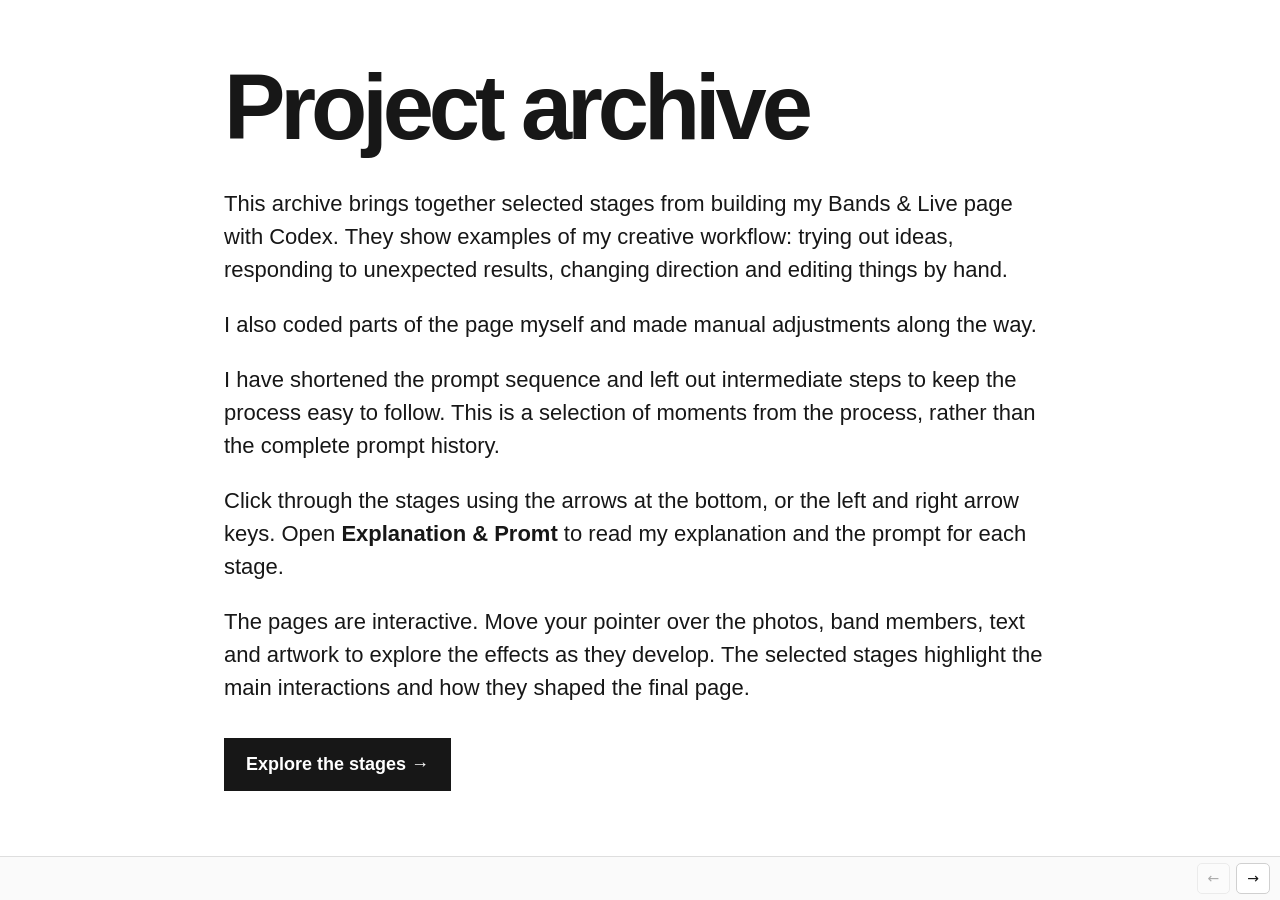
==== commit edaadc42: "Add archive introduction and refine caption presentation" ====
--- a/archive/index.html
+++ b/archive/index.html
@@ -21,14 +21,14 @@
 <body>
   <main>
     <iframe id="preview" title="Portfolio page" sandbox="allow-same-origin allow-scripts allow-popups allow-popups-to-escape-sandbox"></iframe>
-    <aside id="prompt" aria-label="Prompt" tabindex="0" hidden></aside>
+    <aside id="prompt" aria-label="Explanation and promt" tabindex="0" hidden></aside>
     <nav aria-label="Presentation controls">
-      <button type="button" id="toggle" aria-controls="prompt" aria-expanded="false">Prompt</button>
+      <button type="button" id="toggle" aria-controls="prompt" aria-expanded="false">Explanation &amp; Promt</button>
       <button type="button" id="previous" aria-label="Previous page">←</button>
       <button type="button" id="next" aria-label="Next page">→</button>
     </nav>
   </main>
-  <script type="application/json" id="stage-data">{"stages":[{"id":"codex-original","page":"codex-original/index.html","prompt":"Design a standalone Bands & Live page for AANIM and Kim.a using the supplied photographs, artwork and project information. Choose the layout, typography, colours and interactions independently, without looking at my existing website."},{"id":"008","sourceId":"015","focus":"","prompt":"Create a large, bold black title that reads “Bands & Live” in a neutral sans-serif typeface.","html":"\u003c!DOCTYPE html>\n\u003chtml lang=\"de\">\n\u003chead>\n  \u003cmeta charset=\"UTF-8\">\n  \u003cmeta name=\"viewport\" content=\"width=device-width, initial-scale=1.0\">\n  \u003ctitle>Bands &amp; Live — Nicoline Andrea\u003c/title>\n  \u003clink rel=\"stylesheet\" href=\"style.css\">\n\u003c/head>\n\u003cbody class=\"music-page\">\n  \u003cmain class=\"subpage\">\n    \u003ch1 class=\"interactive-title\">Bands &amp; Live\u003c/h1>\n\n    \u003cdiv class=\"band-gallery music-media\">\n      \u003cimg class=\"band-image\" src=\"../../shared/historical-previews/019f43a2-62-_K5A0140-Bearbeitet.jpg.jpg\" alt=\"AANIM band photograph\">\n      \u003cimg class=\"band-image\" src=\"../../shared/historical-previews/019f43a2-520-_K5A0215.jpg.jpg\" alt=\"AANIM band photograph\">\n      \u003cimg class=\"band-image\" src=\"../../shared/historical-previews/019f43a2-290-_K5A0477-Bearbeitet-2.jpg.jpg\" alt=\"AANIM band photograph\">\n    \u003c/div>\n\n    \u003cdiv class=\"subpage-copy\">\n      \u003cp>AANIM is my band. We have already released two albums: \u003ccite>Contemplation / Remedy\u003c/cite> and \u003ccite>Fuormas Neras\u003c/cite>.\u003c/p>\n\n      \u003cp>Orange-red sky on an icy afternoon, trying to escape the darkness of time—like a deep diver surrounded by a glowing blur, like a sunny Sunday driven by a heavy hangover. It’s chaotic but beautiful: a mix of intensity and calm, with a style that brings to mind bands like Radiohead, Kush K, and elements of Parcels.\u003c/p>\n    \u003c/div>\n\n    \u003cdiv class=\"video-embed music-media\">\n      \u003ciframe\n        src=\"https://www.youtube-nocookie.com/embed/ehqON-5_tG4?start=8\"\n        title=\"AANIM video\"\n        loading=\"lazy\"\n        referrerpolicy=\"strict-origin-when-cross-origin\"\n        allow=\"accelerometer; autoplay; clipboard-write; encrypted-media; gyroscope; picture-in-picture; web-share\"\n        allowfullscreen>\n      \u003c/iframe>\n    \u003c/div>\n  \u003c/main>\n\n  \u003cdiv class=\"about-frame-actions\">\n    \u003ca class=\"subpage-back\" href=\"../../index.html\" target=\"_top\" aria-label=\"Zurück zu den Themen\">←\u003c/a>\n  \u003c/div>\n  \u003cscript src=\"script.js\">\u003c/script>\n\u003c/body>\n\u003c/html>\n","styles":"* {\n  box-sizing: border-box;\n}\n\nbody {\n  margin: 0;\n  min-height: 100vh;\n  display: flex;\n  flex-direction: column;\n  background: #ffffff;\n  color: #111111;\n  font-family: Arial, Helvetica, sans-serif;\n}\n\nheader {\n  position: relative;\n  min-height: 100vh;\n  min-height: 100svh;\n  padding: 32px;\n  overflow: hidden;\n}\n\nh1 {\n  margin: 0;\n  font-size: clamp(56px, 13vw, 180px);\n  font-weight: 900;\n  line-height: 0.74;\n  letter-spacing: -0.06em;\n}\n\nh1 > .word {\n  display: block;\n  white-space: nowrap;\n}\n\n.letter {\n  display: inline-block;\n  transition: opacity 100ms ease;\n}\n\n.letter:hover {\n  opacity: 0;\n}\n\n.title-word {\n  display: inline-block;\n  white-space: nowrap;\n}\n\n.mic-control {\n  position: absolute;\n  right: 32px;\n  bottom: 32px;\n  left: 32px;\n  display: flex;\n  flex-direction: column;\n  align-items: stretch;\n  gap: 10px;\n}\n\n.mic-toggle {\n  align-self: flex-start;\n  padding: 0;\n  border: 0;\n  background: transparent;\n  color: #111111;\n  font: inherit;\n  font-size: clamp(18px, 2vw, 28px);\n  font-weight: 900;\n  cursor: pointer;\n}\n\n.mic-toggle:disabled {\n  cursor: wait;\n  opacity: 0.45;\n}\n\n.mic-meter {\n  position: relative;\n  height: clamp(72px, 9vw, 120px);\n  overflow: hidden;\n}\n\n.mic-wave {\n  position: absolute;\n  inset: 0;\n  display: block;\n  width: 100%;\n  height: 100%;\n}\n\n.main-nav {\n  min-height: 100vh;\n  min-height: 100svh;\n  padding: 32px 32px 48px;\n  display: flex;\n  flex-direction: column;\n  justify-content: space-between;\n  gap: clamp(12px, 2vh, 28px);\n}\n\n.main-nav a {\n  display: block;\n  color: #111111;\n  font-size: clamp(34px, 6vw, 92px);\n  font-weight: 900;\n  line-height: 0.88;\n  letter-spacing: -0.055em;\n  text-decoration: none;\n  transition: opacity 120ms ease;\n}\n\n.main-nav a:hover {\n  opacity: 0;\n}\n\n.main-nav a.about-returned {\n  color: transparent;\n}\n\n.subpage {\n  min-height: 100vh;\n  padding: 32px;\n}\n\n.subpage-back {\n  position: fixed;\n  right: 32px;\n  bottom: 24px;\n  z-index: 10;\n  display: block;\n  width: clamp(72px, 9vw, 130px);\n  height: clamp(44px, 5.5vw, 80px);\n  color: #111111;\n  font-size: 0;\n  text-decoration: none;\n  transition: opacity 100ms ease;\n}\n\n.subpage-back:hover {\n  opacity: 0;\n}\n\n.subpage-back::before {\n  content: \"\";\n  display: block;\n  width: 100%;\n  height: 100%;\n  background: currentColor;\n  clip-path: polygon(\n    0 50%,\n    36% 0,\n    36% 33%,\n    100% 33%,\n    100% 67%,\n    36% 67%,\n    36% 100%\n  );\n}\n\n.subpage h1 {\n  max-width: 1400px;\n  font-size: clamp(46px, 8.5vw, 136px);\n  line-height: 0.82;\n}\n\n.about-copy,\n.subpage-copy {\n  max-width: 1050px;\n  margin-top: clamp(20px, 3vw, 40px);\n  padding-bottom: clamp(180px, 20vw, 260px);\n  font-size: clamp(18px, 1.8vw, 27px);\n  line-height: 1.24;\n}\n\n.about-copy p,\n.subpage-copy p {\n  margin: 0 0 1em;\n}\n\n.band-gallery {\n  display: grid;\n  gap: clamp(16px, 2.5vw, 36px);\n  margin-top: clamp(20px, 3vw, 40px);\n  margin-bottom: clamp(24px, 3vw, 44px);\n}\n\n.band-image {\n  display: block;\n  width: 100%;\n  height: auto;\n}\n\n.video-embed {\n  width: 100%;\n  margin-top: clamp(28px, 4vw, 56px);\n  aspect-ratio: 16 / 9;\n}\n\n.video-embed iframe {\n  display: block;\n  width: 100%;\n  height: 100%;\n  border: 0;\n}\n\n.about-page,\n.music-page {\n  --about-accent: transparent;\n  --about-frame-gutter: clamp(20px, 3.2vw, 48px);\n  --about-frame-max: 1400px;\n}\n\n.about-page .subpage,\n.music-page .subpage,\n.about-frame-actions {\n  width: min(\n    calc(100% - var(--about-frame-gutter) - var(--about-frame-gutter)),\n    var(--about-frame-max)\n  );\n  margin-inline: auto;\n}\n\n.about-page .subpage,\n.music-page .subpage {\n  padding: var(--about-frame-gutter) 0;\n}\n\n.music-page .subpage h1 {\n  width: fit-content;\n  max-width: 100%;\n}\n\n.music-page .subpage-copy {\n  width: min(100%, var(--music-title-width, 1050px));\n  max-width: none;\n  margin-top: 0;\n  padding-bottom: 0;\n}\n\n.music-media {\n  width: min(100%, var(--music-title-width, 1050px));\n}\n\n.music-page .video-embed {\n  margin-bottom: clamp(120px, 14vw, 190px);\n}\n\n.about-frame-actions {\n  position: fixed;\n  right: 0;\n  bottom: clamp(16px, 2vw, 32px);\n  left: 0;\n  z-index: 12;\n  display: flex;\n  flex-direction: column;\n  align-items: flex-start;\n  justify-content: flex-start;\n  gap: clamp(10px, 1vw, 16px);\n  pointer-events: none;\n}\n\n.about-page .subpage-back,\n.music-page .subpage-back,\n.about-page .drawing-controls {\n  position: static;\n  pointer-events: auto;\n}\n\n.about-page .subpage-back,\n.music-page .subpage-back {\n  width: clamp(36px, 4.5vw, 65px);\n  height: clamp(22px, 2.75vw, 40px);\n  margin-top: 0;\n}\n\n.about-page .drawing-controls {\n  flex: 0 1 auto;\n}\n\n.about-word,\n.keyword {\n  color: #111111;\n  transition: color 100ms ease;\n}\n\n.about-copy .keyword {\n  text-decoration: none;\n}\n\n.future-link {\n  color: #111111;\n  text-decoration-line: none;\n  text-decoration-color: #111111;\n  text-decoration-thickness: 0.08em;\n  text-underline-offset: 0.14em;\n  transition: color 100ms ease;\n}\n\n.future-link.is-visited {\n  text-decoration-line: underline;\n  text-decoration-color: #111111;\n}\n\n.future-link:hover,\n.future-link:focus-visible {\n  color: var(--about-accent);\n  text-decoration-line: underline;\n  text-decoration-color: var(--about-accent);\n}\n\n.future-link:focus-visible {\n  outline: 1px dotted currentColor;\n  outline-offset: 3px;\n}\n\n.about-word:hover,\n.keyword:hover,\n.keyword.is-discovered,\n.keyword:focus-visible {\n  color: var(--about-accent);\n}\n\n.keyword:focus-visible {\n  outline: 1px dotted currentColor;\n  outline-offset: 3px;\n}\n\n.about-drawing {\n  position: absolute;\n  top: 0;\n  left: 0;\n  z-index: 0;\n  display: block;\n  pointer-events: none;\n}\n\n.about-page .subpage {\n  position: relative;\n  z-index: 1;\n}\n\n.drawing-controls {\n  position: fixed;\n  bottom: 32px;\n  left: 32px;\n  z-index: 12;\n  display: flex;\n  align-items: center;\n  gap: 18px;\n}\n\n.drawing-controls button {\n  padding: 0;\n  border: 0;\n  background: transparent;\n  color: #111111;\n  font: inherit;\n  font-size: clamp(18px, 2vw, 28px);\n  font-weight: 900;\n  cursor: pointer;\n  transition: color 100ms ease;\n}\n\n.drawing-controls button[hidden] {\n  display: none;\n}\n\n.drawing-controls button:hover,\n.drawing-controls button:focus-visible,\n.drawing-toggle[aria-pressed=\"true\"] {\n  color: var(--about-accent);\n}\n\n.drawing-controls button:focus-visible {\n  outline: 1px dotted currentColor;\n  outline-offset: 3px;\n}\n\n.drawing-controls button:disabled {\n  color: #aaaaaa;\n  cursor: default;\n}\n\n.about-page.is-drawing,\n.about-page.is-drawing * {\n  cursor: crosshair;\n  user-select: none;\n}\n\n.about-page.is-drawing {\n  touch-action: none;\n}\n\n.about-page.is-drawing a,\n.about-page.is-drawing button {\n  cursor: pointer;\n}\n\n@media (max-width: 600px) {\n  header {\n    padding: 20px;\n  }\n\n  .mic-control {\n    right: 20px;\n    bottom: 20px;\n    left: 20px;\n    gap: 10px;\n  }\n\n  .main-nav {\n    padding: 20px;\n  }\n\n  .subpage {\n    padding: 20px;\n  }\n\n  .subpage-back {\n    right: 20px;\n    bottom: 16px;\n  }\n\n  .drawing-controls {\n    bottom: 20px;\n    left: 20px;\n  }\n}\n\n@media (prefers-reduced-motion: reduce) {\n  .letter,\n  .main-nav a,\n  .subpage-back,\n  .about-word,\n  .keyword,\n  .future-link,\n  .drawing-controls button {\n    transition: none;\n  }\n\n}\n\nmain.subpage > :not(h1), body.music-page .subpage-back { display:none !important }h1 .letter, h2 .letter { pointer-events:none }","script":"document.querySelectorAll('h1 .word').forEach(word => {\n  const text = word.textContent;\n  word.setAttribute('aria-label', text);\n  word.textContent = '';\n\n  [...text].forEach(character => {\n    const letter = document.createElement('span');\n    letter.className = 'letter';\n    letter.setAttribute('aria-hidden', 'true');\n    letter.textContent = character;\n    word.appendChild(letter);\n  });\n});\n\ndocument.querySelectorAll('.interactive-title').forEach(title => {\n  const words = title.textContent.trim().split(/\\s+/);\n  const fullTitle = words.join(' ');\n\n  title.setAttribute('aria-label', fullTitle);\n  title.textContent = '';\n\n  words.forEach((word, wordIndex) => {\n    const wordElement = document.createElement('span');\n    wordElement.className = 'title-word';\n    wordElement.setAttribute('aria-hidden', 'true');\n\n    [...word].forEach(character => {\n      const letter = document.createElement('span');\n      letter.className = 'letter';\n      letter.textContent = character;\n      wordElement.appendChild(letter);\n    });\n\n    title.appendChild(wordElement);\n    if (wordIndex \u003c words.length - 1) {\n      title.appendChild(document.createTextNode(' '));\n    }\n  });\n});\n\nconst musicPage = document.querySelector('.music-page');\nconst musicTitle = musicPage?.querySelector('.interactive-title');\n\nif (musicPage && musicTitle) {\n  const syncMusicMediaWidth = () => {\n    musicPage.style.setProperty(\n      '--music-title-width',\n      `${Math.ceil(musicTitle.getBoundingClientRect().width)}px`\n    );\n  };\n\n  syncMusicMediaWidth();\n  window.addEventListener('resize', syncMusicMediaWidth);\n  document.fonts?.ready.then(syncMusicMediaWidth);\n}\n\nconst mainNav = document.querySelector('.main-nav');\nconst navigationEntry = performance.getEntriesByType?.('navigation')[0];\nconst isPageReload = navigationEntry\n  ? navigationEntry.type === 'reload'\n  : performance.navigation?.type === 1;\n\nif (mainNav && isPageReload) {\n  if (window.location.hash) {\n    history.replaceState(null, '', `${window.location.pathname}${window.location.search}`);\n  }\n\n  const returnToPageTop = () => {\n    requestAnimationFrame(() => window.scrollTo(0, 0));\n  };\n\n  returnToPageTop();\n  window.addEventListener('pageshow', returnToPageTop, { once: true });\n}\n\nconst aboutNavLink = document.querySelector('.main-nav a[href=\"about.html\"]');\n\nfunction markAboutReturn() {\n  if (!aboutNavLink) {\n    return;\n  }\n\n  try {\n    if (sessionStorage.getItem('returning-from-about') === 'true') {\n      aboutNavLink.classList.add('about-returned');\n      sessionStorage.removeItem('returning-from-about');\n    }\n  } catch (error) {\n    // The navigation still works if storage is unavailable.\n  }\n}\n\nif (document.body.classList.contains('about-page')) {\n  try {\n    sessionStorage.setItem('returning-from-about', 'true');\n  } catch (error) {\n    // The navigation still works if storage is unavailable.\n  }\n} else {\n  markAboutReturn();\n  window.addEventListener('pageshow', markAboutReturn);\n}\n\nconst micToggle = document.querySelector('.mic-toggle');\n\nif (micToggle) {\n  const micMeter = document.querySelector('.mic-meter');\n  const micWave = document.querySelector('.mic-wave');\n  const micWaveContext = micWave.getContext('2d');\n  const reducedMotion = window.matchMedia('(prefers-reduced-motion: reduce)');\n\n  let audioContext;\n  let microphoneStream;\n  let microphoneAnimation;\n  let microphoneActive = false;\n  let displayedLevel = 0;\n  let displayedBrightness = 0.2;\n  let texturePhase = 0;\n  let lastVisualUpdate = 0;\n  const recordingHistory = [];\n\n  function clamp(value, minimum, maximum) {\n    return Math.min(Math.max(value, minimum), maximum);\n  }\n\n  function calculateBrightness(frequencyData) {\n    let magnitudeTotal = 0;\n    let weightedFrequency = 0;\n    const nyquist = audioContext.sampleRate / 2;\n\n    for (let index = 1; index \u003c frequencyData.length; index++) {\n      const magnitude = frequencyData[index];\n      const frequency = index / frequencyData.length * nyquist;\n      magnitudeTotal += magnitude;\n      weightedFrequency += frequency * magnitude;\n    }\n\n    if (magnitudeTotal === 0) {\n      return 0.15;\n    }\n\n    const centroid = weightedFrequency / magnitudeTotal;\n    return clamp((centroid - 250) / 3200, 0, 1);\n  }\n\n  function calculateSampleTexture(samples) {\n    const quarter = Math.floor(samples.length / 4);\n    const texture = (\n      samples[quarter] -\n      samples[quarter * 2] +\n      samples[quarter * 3]\n    ) * 1.5;\n\n    return clamp(texture, -1, 1);\n  }\n\n  function drawWaveSide(direction, center, height, spacing) {\n    if (recordingHistory.length === 0) {\n      return;\n    }\n\n    const points = recordingHistory.map((entry, index) => ({\n      x: index * spacing,\n      y: center + direction * entry.level * height * 0.43\n    }));\n\n    micWaveContext.beginPath();\n    micWaveContext.moveTo(points[0].x, points[0].y);\n\n    for (let index = 1; index \u003c points.length; index++) {\n      const previous = points[index - 1];\n      const current = points[index];\n      const midpointX = (previous.x + current.x) / 2;\n      const midpointY = (previous.y + current.y) / 2;\n      micWaveContext.quadraticCurveTo(previous.x, previous.y, midpointX, midpointY);\n    }\n\n    const finalPoint = points[points.length - 1];\n    micWaveContext.lineTo(finalPoint.x, finalPoint.y);\n    micWaveContext.stroke();\n  }\n\n  function drawRecordingLine() {\n    const width = micWave.clientWidth;\n    const height = micWave.clientHeight;\n    const pixelRatio = Math.min(window.devicePixelRatio || 1, 2);\n    const canvasWidth = Math.round(width * pixelRatio);\n    const canvasHeight = Math.round(height * pixelRatio);\n\n    if (width === 0 || height === 0) {\n      return;\n    }\n\n    if (micWave.width !== canvasWidth || micWave.height !== canvasHeight) {\n      micWave.width = canvasWidth;\n      micWave.height = canvasHeight;\n    }\n\n    const spacing = reducedMotion.matches ? 8 : 4;\n    const maximumPoints = Math.ceil(width / spacing) + 1;\n\n    while (recordingHistory.length > maximumPoints) {\n      recordingHistory.shift();\n    }\n\n    micWaveContext.setTransform(pixelRatio, 0, 0, pixelRatio, 0, 0);\n    micWaveContext.clearRect(0, 0, width, height);\n    micWaveContext.lineWidth = 1.35;\n    micWaveContext.lineCap = 'round';\n    micWaveContext.lineJoin = 'round';\n    micWaveContext.strokeStyle = '#111111';\n\n    const center = height / 2;\n    drawWaveSide(-1, center, height, spacing);\n    drawWaveSide(1, center, height, spacing);\n\n    if (microphoneActive && recordingHistory.length > 0) {\n      const newestIndex = recordingHistory.length - 1;\n      const newestLevel = recordingHistory[newestIndex].level;\n      const newestX = newestIndex * spacing;\n      const upperY = center - newestLevel * height * 0.43;\n      const lowerY = center + newestLevel * height * 0.43;\n\n      micWaveContext.beginPath();\n      micWaveContext.moveTo(newestX, upperY);\n      micWaveContext.lineTo(newestX, lowerY);\n      micWaveContext.stroke();\n    }\n  }\n\n  function updateMicrophone(analyser, samples, frequencyData, timestamp) {\n    analyser.getFloatTimeDomainData(samples);\n    analyser.getByteFrequencyData(frequencyData);\n\n    let sum = 0;\n    for (const sample of samples) {\n      sum += sample * sample;\n    }\n\n    const rms = Math.sqrt(sum / samples.length);\n    const targetLevel = Math.min(1, Math.max(0, rms - 0.005) * 17);\n    const targetBrightness = rms > 0.01\n      ? calculateBrightness(frequencyData)\n      : 0.15;\n    const levelResponse = targetLevel > displayedLevel ? 0.13 : 0.04;\n\n    displayedLevel += (targetLevel - displayedLevel) * levelResponse;\n    displayedBrightness += (targetBrightness - displayedBrightness) * 0.04;\n    micMeter.setAttribute('aria-valuenow', String(Math.round(displayedLevel * 100)));\n\n    const visualInterval = reducedMotion.matches ? 180 : 40;\n    if (timestamp - lastVisualUpdate >= visualInterval) {\n      const sampleTexture = calculateSampleTexture(samples);\n      texturePhase += reducedMotion.matches\n        ? 0.06\n        : 0.12 + displayedBrightness * 0.16;\n      const frequencyTexture = Math.sin(texturePhase) * (\n        0.01 + displayedBrightness * 0.02\n      );\n      const organicTexture = sampleTexture * 0.02;\n      const texturedLevel = clamp(\n        displayedLevel * (1 + frequencyTexture + organicTexture),\n        0,\n        1\n      );\n\n      recordingHistory.push({ level: texturedLevel });\n      drawRecordingLine();\n      lastVisualUpdate = timestamp;\n    }\n\n    microphoneAnimation = requestAnimationFrame(nextTimestamp => {\n      updateMicrophone(analyser, samples, frequencyData, nextTimestamp);\n    });\n  }\n\n  async function startMicrophone() {\n    if (!navigator.mediaDevices?.getUserMedia) {\n      micToggle.textContent = 'MIC UNAVAILABLE';\n      return;\n    }\n\n    micToggle.disabled = true;\n\n    try {\n      microphoneStream = await navigator.mediaDevices.getUserMedia({ audio: true });\n      const AudioContextClass = window.AudioContext || window.webkitAudioContext;\n\n      if (!AudioContextClass) {\n        throw new Error('Web Audio is unavailable');\n      }\n\n      audioContext = new AudioContextClass();\n      await audioContext.resume();\n\n      const source = audioContext.createMediaStreamSource(microphoneStream);\n      const analyser = audioContext.createAnalyser();\n\n      analyser.fftSize = 2048;\n      analyser.smoothingTimeConstant = 0.88;\n      const samples = new Float32Array(analyser.fftSize);\n      const frequencyData = new Uint8Array(analyser.frequencyBinCount);\n      source.connect(analyser);\n\n      microphoneActive = true;\n      lastVisualUpdate = 0;\n      micToggle.textContent = 'SOUND OFF';\n      microphoneAnimation = requestAnimationFrame(timestamp => {\n        updateMicrophone(analyser, samples, frequencyData, timestamp);\n      });\n    } catch (error) {\n      microphoneStream?.getTracks().forEach(track => track.stop());\n      microphoneStream = undefined;\n      await audioContext?.close().catch(() => {});\n      audioContext = undefined;\n      microphoneActive = false;\n      micToggle.textContent = 'MIC DENIED';\n    } finally {\n      micToggle.disabled = false;\n    }\n  }\n\n  async function stopMicrophone() {\n    cancelAnimationFrame(microphoneAnimation);\n    microphoneStream?.getTracks().forEach(track => track.stop());\n    await audioContext?.close().catch(() => {});\n\n    microphoneStream = undefined;\n    audioContext = undefined;\n    microphoneActive = false;\n    displayedLevel = 0;\n    micMeter.setAttribute('aria-valuenow', '0');\n    micToggle.textContent = 'SOUND ON';\n    drawRecordingLine();\n  }\n\n  micToggle.addEventListener('click', () => {\n    if (microphoneActive) {\n      stopMicrophone();\n    } else {\n      startMicrophone();\n    }\n  });\n\n  window.addEventListener('keydown', event => {\n    const target = event.target;\n    const isEditable = target instanceof HTMLElement && (\n      target.isContentEditable ||\n      target.tagName === 'INPUT' ||\n      target.tagName === 'TEXTAREA' ||\n      target.tagName === 'SELECT'\n    );\n\n    if (event.code !== 'Space' || event.repeat || isEditable) {\n      return;\n    }\n\n    event.preventDefault();\n    if (!micToggle.disabled) {\n      micToggle.click();\n    }\n  });\n\n  window.addEventListener('resize', drawRecordingLine);\n  window.addEventListener('pagehide', () => {\n    cancelAnimationFrame(microphoneAnimation);\n    microphoneStream?.getTracks().forEach(track => track.stop());\n  });\n}\n\nconst drawingCanvas = document.querySelector('.about-drawing');\n\nif (drawingCanvas) {\n  document.querySelectorAll('.about-copy p').forEach(paragraph => {\n    const walker = document.createTreeWalker(paragraph, NodeFilter.SHOW_TEXT);\n    const textNodes = [];\n\n    while (walker.nextNode()) {\n      if (!walker.currentNode.parentElement.closest('.keyword, .future-link')) {\n        textNodes.push(walker.currentNode);\n      }\n    }\n\n    textNodes.forEach(textNode => {\n      const fragment = document.createDocumentFragment();\n      const parts = textNode.textContent.split(/(\\s+)/);\n\n      parts.forEach(part => {\n        if (!part || /^\\s+$/.test(part)) {\n          fragment.appendChild(document.createTextNode(part));\n          return;\n        }\n\n        const word = document.createElement('span');\n        word.className = 'about-word';\n        word.textContent = part;\n        fragment.appendChild(word);\n      });\n\n      textNode.replaceWith(fragment);\n    });\n  });\n\n  document.querySelector('.about-copy').addEventListener('pointerover', event => {\n    if (event.target instanceof Element && event.target.matches('.keyword')) {\n      event.target.classList.add('is-discovered');\n    }\n\n    if (event.target instanceof Element && event.target.matches('.future-link')) {\n      event.target.classList.add('is-visited');\n    }\n  });\n\n  document.querySelector('.about-copy').addEventListener('focusin', event => {\n    if (event.target instanceof Element && event.target.matches('.keyword')) {\n      event.target.classList.add('is-discovered');\n    }\n\n    if (event.target instanceof Element && event.target.matches('.future-link')) {\n      event.target.classList.add('is-visited');\n    }\n  });\n\n  const drawingContext = drawingCanvas.getContext('2d');\n  const drawingToggle = document.querySelector('.drawing-toggle');\n  const drawingClear = document.querySelector('.drawing-clear');\n  const aboutPage = document.querySelector('.about-page');\n  const aboutContent = document.querySelector('.subpage');\n  const strokes = [];\n\n  let drawingEnabled = false;\n  let activePointer = null;\n  let activeStroke = null;\n  let canvasWidth = 0;\n  let canvasHeight = 0;\n  let resizeFrame;\n\n  function configureDrawingContext() {\n    const pixelRatio = Math.min(window.devicePixelRatio || 1, 2);\n    drawingContext.setTransform(pixelRatio, 0, 0, pixelRatio, 0, 0);\n    drawingContext.lineWidth = 5;\n    drawingContext.lineCap = 'round';\n    drawingContext.lineJoin = 'round';\n    drawingContext.strokeStyle = getComputedStyle(aboutPage)\n      .getPropertyValue('--about-accent').trim() || '#ff34b3';\n  }\n\n  function renderDrawing() {\n    drawingContext.clearRect(0, 0, canvasWidth, canvasHeight);\n    configureDrawingContext();\n\n    strokes.forEach(stroke => {\n      if (stroke.length === 0) {\n        return;\n      }\n\n      drawingContext.beginPath();\n      drawingContext.moveTo(stroke[0].x, stroke[0].y);\n\n      if (stroke.length === 1) {\n        drawingContext.lineTo(stroke[0].x + 0.01, stroke[0].y + 0.01);\n      } else {\n        stroke.slice(1).forEach(point => {\n          drawingContext.lineTo(point.x, point.y);\n        });\n      }\n\n      drawingContext.stroke();\n    });\n  }\n\n  function resizeDrawingCanvas() {\n    const nextWidth = Math.max(document.documentElement.scrollWidth, window.innerWidth);\n    const nextHeight = Math.max(document.documentElement.scrollHeight, window.innerHeight);\n\n    if (nextWidth === canvasWidth && nextHeight === canvasHeight) {\n      return;\n    }\n\n    if (canvasWidth && canvasHeight) {\n      const scaleX = nextWidth / canvasWidth;\n      const scaleY = nextHeight / canvasHeight;\n\n      strokes.forEach(stroke => {\n        stroke.forEach(point => {\n          point.x *= scaleX;\n          point.y *= scaleY;\n        });\n      });\n    }\n\n    canvasWidth = nextWidth;\n    canvasHeight = nextHeight;\n    const pixelRatio = Math.min(window.devicePixelRatio || 1, 2);\n    drawingCanvas.width = Math.round(canvasWidth * pixelRatio);\n    drawingCanvas.height = Math.round(canvasHeight * pixelRatio);\n    drawingCanvas.style.width = `${canvasWidth}px`;\n    drawingCanvas.style.height = `${canvasHeight}px`;\n    renderDrawing();\n  }\n\n  function scheduleCanvasResize() {\n    cancelAnimationFrame(resizeFrame);\n    resizeFrame = requestAnimationFrame(resizeDrawingCanvas);\n  }\n\n  function isControl(target) {\n    return target instanceof Element && Boolean(target.closest(\n      'a, button, input, textarea, select, [contenteditable=\"true\"]'\n    ));\n  }\n\n  function addDrawingPoint(event) {\n    const events = event.getCoalescedEvents?.() || [event];\n\n    events.forEach(pointerEvent => {\n      activeStroke.push({ x: pointerEvent.pageX, y: pointerEvent.pageY });\n    });\n\n    renderDrawing();\n  }\n\n  function finishStroke(event) {\n    if (event.pointerId !== activePointer) {\n      return;\n    }\n\n    activePointer = null;\n    activeStroke = null;\n    drawingClear.disabled = strokes.length === 0;\n    drawingClear.hidden = strokes.length === 0;\n  }\n\n  drawingToggle.addEventListener('click', () => {\n    drawingEnabled = !drawingEnabled;\n    activePointer = null;\n    activeStroke = null;\n    aboutPage.classList.toggle('is-drawing', drawingEnabled);\n    drawingToggle.setAttribute('aria-pressed', String(drawingEnabled));\n    drawingToggle.textContent = drawingEnabled ? 'DRAW OFF' : 'DRAW ON';\n    drawingClear.hidden = !drawingEnabled || strokes.length === 0;\n  });\n\n  drawingClear.addEventListener('click', () => {\n    strokes.length = 0;\n    activePointer = null;\n    activeStroke = null;\n    drawingClear.disabled = true;\n    drawingClear.hidden = true;\n    renderDrawing();\n  });\n\n  document.addEventListener('pointerdown', event => {\n    if (!drawingEnabled || activePointer !== null || isControl(event.target)) {\n      return;\n    }\n\n    if (event.pointerType === 'mouse' && event.button !== 0) {\n      return;\n    }\n\n    event.preventDefault();\n    activePointer = event.pointerId;\n    activeStroke = [];\n    strokes.push(activeStroke);\n    addDrawingPoint(event);\n  }, { capture: true });\n\n  document.addEventListener('pointermove', event => {\n    if (event.pointerId !== activePointer) {\n      return;\n    }\n\n    event.preventDefault();\n    addDrawingPoint(event);\n  }, { capture: true });\n\n  document.addEventListener('pointerup', finishStroke, { capture: true });\n  document.addEventListener('pointercancel', finishStroke, { capture: true });\n  window.addEventListener('resize', scheduleCanvasResize);\n\n  if ('ResizeObserver' in window && aboutContent) {\n    new ResizeObserver(scheduleCanvasResize).observe(aboutContent);\n  }\n\n  document.fonts?.ready.then(scheduleCanvasResize);\n  resizeDrawingCanvas();\n}\n"},{"id":"015","sourceId":"015","focus":"","prompt":"Add three photos from the folder directly below the title.","html":"\u003c!DOCTYPE html>\n\u003chtml lang=\"de\">\n\u003chead>\n  \u003cmeta charset=\"UTF-8\">\n  \u003cmeta name=\"viewport\" content=\"width=device-width, initial-scale=1.0\">\n  \u003ctitle>Bands &amp; Live — Nicoline Andrea\u003c/title>\n  \u003clink rel=\"stylesheet\" href=\"style.css\">\n\u003c/head>\n\u003cbody class=\"music-page\">\n  \u003cmain class=\"subpage\">\n    \u003ch1 class=\"interactive-title\">Bands &amp; Live\u003c/h1>\n\n    \u003cdiv class=\"band-gallery music-media\">\n      \u003cimg class=\"band-image\" src=\"../../shared/historical-previews/019f43a2-62-_K5A0140-Bearbeitet.jpg.jpg\" alt=\"AANIM band photograph\">\n      \u003cimg class=\"band-image\" src=\"../../shared/historical-previews/019f43a2-520-_K5A0215.jpg.jpg\" alt=\"AANIM band photograph\">\n      \u003cimg class=\"band-image\" src=\"../../shared/historical-previews/019f43a2-290-_K5A0477-Bearbeitet-2.jpg.jpg\" alt=\"AANIM band photograph\">\n    \u003c/div>\n\n    \u003cdiv class=\"subpage-copy\">\n      \u003cp>AANIM is my band. We have already released two albums: \u003ccite>Contemplation / Remedy\u003c/cite> and \u003ccite>Fuormas Neras\u003c/cite>.\u003c/p>\n\n      \u003cp>Orange-red sky on an icy afternoon, trying to escape the darkness of time—like a deep diver surrounded by a glowing blur, like a sunny Sunday driven by a heavy hangover. It’s chaotic but beautiful: a mix of intensity and calm, with a style that brings to mind bands like Radiohead, Kush K, and elements of Parcels.\u003c/p>\n    \u003c/div>\n\n    \u003cdiv class=\"video-embed music-media\">\n      \u003ciframe\n        src=\"https://www.youtube-nocookie.com/embed/ehqON-5_tG4?start=8\"\n        title=\"AANIM video\"\n        loading=\"lazy\"\n        referrerpolicy=\"strict-origin-when-cross-origin\"\n        allow=\"accelerometer; autoplay; clipboard-write; encrypted-media; gyroscope; picture-in-picture; web-share\"\n        allowfullscreen>\n      \u003c/iframe>\n    \u003c/div>\n  \u003c/main>\n\n  \u003cdiv class=\"about-frame-actions\">\n    \u003ca class=\"subpage-back\" href=\"../../index.html\" target=\"_top\" aria-label=\"Zurück zu den Themen\">←\u003c/a>\n  \u003c/div>\n  \u003cscript src=\"script.js\">\u003c/script>\n\u003c/body>\n\u003c/html>\n","styles":"* {\n  box-sizing: border-box;\n}\n\nbody {\n  margin: 0;\n  min-height: 100vh;\n  display: flex;\n  flex-direction: column;\n  background: #ffffff;\n  color: #111111;\n  font-family: Arial, Helvetica, sans-serif;\n}\n\nheader {\n  position: relative;\n  min-height: 100vh;\n  min-height: 100svh;\n  padding: 32px;\n  overflow: hidden;\n}\n\nh1 {\n  margin: 0;\n  font-size: clamp(56px, 13vw, 180px);\n  font-weight: 900;\n  line-height: 0.74;\n  letter-spacing: -0.06em;\n}\n\nh1 > .word {\n  display: block;\n  white-space: nowrap;\n}\n\n.letter {\n  display: inline-block;\n  transition: opacity 100ms ease;\n}\n\n.letter:hover {\n  opacity: 0;\n}\n\n.title-word {\n  display: inline-block;\n  white-space: nowrap;\n}\n\n.mic-control {\n  position: absolute;\n  right: 32px;\n  bottom: 32px;\n  left: 32px;\n  display: flex;\n  flex-direction: column;\n  align-items: stretch;\n  gap: 10px;\n}\n\n.mic-toggle {\n  align-self: flex-start;\n  padding: 0;\n  border: 0;\n  background: transparent;\n  color: #111111;\n  font: inherit;\n  font-size: clamp(18px, 2vw, 28px);\n  font-weight: 900;\n  cursor: pointer;\n}\n\n.mic-toggle:disabled {\n  cursor: wait;\n  opacity: 0.45;\n}\n\n.mic-meter {\n  position: relative;\n  height: clamp(72px, 9vw, 120px);\n  overflow: hidden;\n}\n\n.mic-wave {\n  position: absolute;\n  inset: 0;\n  display: block;\n  width: 100%;\n  height: 100%;\n}\n\n.main-nav {\n  min-height: 100vh;\n  min-height: 100svh;\n  padding: 32px 32px 48px;\n  display: flex;\n  flex-direction: column;\n  justify-content: space-between;\n  gap: clamp(12px, 2vh, 28px);\n}\n\n.main-nav a {\n  display: block;\n  color: #111111;\n  font-size: clamp(34px, 6vw, 92px);\n  font-weight: 900;\n  line-height: 0.88;\n  letter-spacing: -0.055em;\n  text-decoration: none;\n  transition: opacity 120ms ease;\n}\n\n.main-nav a:hover {\n  opacity: 0;\n}\n\n.main-nav a.about-returned {\n  color: transparent;\n}\n\n.subpage {\n  min-height: 100vh;\n  padding: 32px;\n}\n\n.subpage-back {\n  position: fixed;\n  right: 32px;\n  bottom: 24px;\n  z-index: 10;\n  display: block;\n  width: clamp(72px, 9vw, 130px);\n  height: clamp(44px, 5.5vw, 80px);\n  color: #111111;\n  font-size: 0;\n  text-decoration: none;\n  transition: opacity 100ms ease;\n}\n\n.subpage-back:hover {\n  opacity: 0;\n}\n\n.subpage-back::before {\n  content: \"\";\n  display: block;\n  width: 100%;\n  height: 100%;\n  background: currentColor;\n  clip-path: polygon(\n    0 50%,\n    36% 0,\n    36% 33%,\n    100% 33%,\n    100% 67%,\n    36% 67%,\n    36% 100%\n  );\n}\n\n.subpage h1 {\n  max-width: 1400px;\n  font-size: clamp(46px, 8.5vw, 136px);\n  line-height: 0.82;\n}\n\n.about-copy,\n.subpage-copy {\n  max-width: 1050px;\n  margin-top: clamp(20px, 3vw, 40px);\n  padding-bottom: clamp(180px, 20vw, 260px);\n  font-size: clamp(18px, 1.8vw, 27px);\n  line-height: 1.24;\n}\n\n.about-copy p,\n.subpage-copy p {\n  margin: 0 0 1em;\n}\n\n.band-gallery {\n  display: grid;\n  gap: clamp(16px, 2.5vw, 36px);\n  margin-top: clamp(20px, 3vw, 40px);\n  margin-bottom: clamp(24px, 3vw, 44px);\n}\n\n.band-image {\n  display: block;\n  width: 100%;\n  height: auto;\n}\n\n.video-embed {\n  width: 100%;\n  margin-top: clamp(28px, 4vw, 56px);\n  aspect-ratio: 16 / 9;\n}\n\n.video-embed iframe {\n  display: block;\n  width: 100%;\n  height: 100%;\n  border: 0;\n}\n\n.about-page,\n.music-page {\n  --about-accent: transparent;\n  --about-frame-gutter: clamp(20px, 3.2vw, 48px);\n  --about-frame-max: 1400px;\n}\n\n.about-page .subpage,\n.music-page .subpage,\n.about-frame-actions {\n  width: min(\n    calc(100% - var(--about-frame-gutter) - var(--about-frame-gutter)),\n    var(--about-frame-max)\n  );\n  margin-inline: auto;\n}\n\n.about-page .subpage,\n.music-page .subpage {\n  padding: var(--about-frame-gutter) 0;\n}\n\n.music-page .subpage h1 {\n  width: fit-content;\n  max-width: 100%;\n}\n\n.music-page .subpage-copy {\n  width: min(100%, var(--music-title-width, 1050px));\n  max-width: none;\n  margin-top: 0;\n  padding-bottom: 0;\n}\n\n.music-media {\n  width: min(100%, var(--music-title-width, 1050px));\n}\n\n.music-page .video-embed {\n  margin-bottom: clamp(120px, 14vw, 190px);\n}\n\n.about-frame-actions {\n  position: fixed;\n  right: 0;\n  bottom: clamp(16px, 2vw, 32px);\n  left: 0;\n  z-index: 12;\n  display: flex;\n  flex-direction: column;\n  align-items: flex-start;\n  justify-content: flex-start;\n  gap: clamp(10px, 1vw, 16px);\n  pointer-events: none;\n}\n\n.about-page .subpage-back,\n.music-page .subpage-back,\n.about-page .drawing-controls {\n  position: static;\n  pointer-events: auto;\n}\n\n.about-page .subpage-back,\n.music-page .subpage-back {\n  width: clamp(36px, 4.5vw, 65px);\n  height: clamp(22px, 2.75vw, 40px);\n  margin-top: 0;\n}\n\n.about-page .drawing-controls {\n  flex: 0 1 auto;\n}\n\n.about-word,\n.keyword {\n  color: #111111;\n  transition: color 100ms ease;\n}\n\n.about-copy .keyword {\n  text-decoration: none;\n}\n\n.future-link {\n  color: #111111;\n  text-decoration-line: none;\n  text-decoration-color: #111111;\n  text-decoration-thickness: 0.08em;\n  text-underline-offset: 0.14em;\n  transition: color 100ms ease;\n}\n\n.future-link.is-visited {\n  text-decoration-line: underline;\n  text-decoration-color: #111111;\n}\n\n.future-link:hover,\n.future-link:focus-visible {\n  color: var(--about-accent);\n  text-decoration-line: underline;\n  text-decoration-color: var(--about-accent);\n}\n\n.future-link:focus-visible {\n  outline: 1px dotted currentColor;\n  outline-offset: 3px;\n}\n\n.about-word:hover,\n.keyword:hover,\n.keyword.is-discovered,\n.keyword:focus-visible {\n  color: var(--about-accent);\n}\n\n.keyword:focus-visible {\n  outline: 1px dotted currentColor;\n  outline-offset: 3px;\n}\n\n.about-drawing {\n  position: absolute;\n  top: 0;\n  left: 0;\n  z-index: 0;\n  display: block;\n  pointer-events: none;\n}\n\n.about-page .subpage {\n  position: relative;\n  z-index: 1;\n}\n\n.drawing-controls {\n  position: fixed;\n  bottom: 32px;\n  left: 32px;\n  z-index: 12;\n  display: flex;\n  align-items: center;\n  gap: 18px;\n}\n\n.drawing-controls button {\n  padding: 0;\n  border: 0;\n  background: transparent;\n  color: #111111;\n  font: inherit;\n  font-size: clamp(18px, 2vw, 28px);\n  font-weight: 900;\n  cursor: pointer;\n  transition: color 100ms ease;\n}\n\n.drawing-controls button[hidden] {\n  display: none;\n}\n\n.drawing-controls button:hover,\n.drawing-controls button:focus-visible,\n.drawing-toggle[aria-pressed=\"true\"] {\n  color: var(--about-accent);\n}\n\n.drawing-controls button:focus-visible {\n  outline: 1px dotted currentColor;\n  outline-offset: 3px;\n}\n\n.drawing-controls button:disabled {\n  color: #aaaaaa;\n  cursor: default;\n}\n\n.about-page.is-drawing,\n.about-page.is-drawing * {\n  cursor: crosshair;\n  user-select: none;\n}\n\n.about-page.is-drawing {\n  touch-action: none;\n}\n\n.about-page.is-drawing a,\n.about-page.is-drawing button {\n  cursor: pointer;\n}\n\n@media (max-width: 600px) {\n  header {\n    padding: 20px;\n  }\n\n  .mic-control {\n    right: 20px;\n    bottom: 20px;\n    left: 20px;\n    gap: 10px;\n  }\n\n  .main-nav {\n    padding: 20px;\n  }\n\n  .subpage {\n    padding: 20px;\n  }\n\n  .subpage-back {\n    right: 20px;\n    bottom: 16px;\n  }\n\n  .drawing-controls {\n    bottom: 20px;\n    left: 20px;\n  }\n}\n\n@media (prefers-reduced-motion: reduce) {\n  .letter,\n  .main-nav a,\n  .subpage-back,\n  .about-word,\n  .keyword,\n  .future-link,\n  .drawing-controls button {\n    transition: none;\n  }\n\n}\n\nmain.subpage > :not(h1, .band-gallery), body.music-page .subpage-back { display:none !important } .band-gallery { grid-template-columns:repeat(3,minmax(0,1fr)); align-items:start }h1 .letter, h2 .letter { pointer-events:none }","script":"document.querySelectorAll('h1 .word').forEach(word => {\n  const text = word.textContent;\n  word.setAttribute('aria-label', text);\n  word.textContent = '';\n\n  [...text].forEach(character => {\n    const letter = document.createElement('span');\n    letter.className = 'letter';\n    letter.setAttribute('aria-hidden', 'true');\n    letter.textContent = character;\n    word.appendChild(letter);\n  });\n});\n\ndocument.querySelectorAll('.interactive-title').forEach(title => {\n  const words = title.textContent.trim().split(/\\s+/);\n  const fullTitle = words.join(' ');\n\n  title.setAttribute('aria-label', fullTitle);\n  title.textContent = '';\n\n  words.forEach((word, wordIndex) => {\n    const wordElement = document.createElement('span');\n    wordElement.className = 'title-word';\n    wordElement.setAttribute('aria-hidden', 'true');\n\n    [...word].forEach(character => {\n      const letter = document.createElement('span');\n      letter.className = 'letter';\n      letter.textContent = character;\n      wordElement.appendChild(letter);\n    });\n\n    title.appendChild(wordElement);\n    if (wordIndex \u003c words.length - 1) {\n      title.appendChild(document.createTextNode(' '));\n    }\n  });\n});\n\nconst musicPage = document.querySelector('.music-page');\nconst musicTitle = musicPage?.querySelector('.interactive-title');\n\nif (musicPage && musicTitle) {\n  const syncMusicMediaWidth = () => {\n    musicPage.style.setProperty(\n      '--music-title-width',\n      `${Math.ceil(musicTitle.getBoundingClientRect().width)}px`\n    );\n  };\n\n  syncMusicMediaWidth();\n  window.addEventListener('resize', syncMusicMediaWidth);\n  document.fonts?.ready.then(syncMusicMediaWidth);\n}\n\nconst mainNav = document.querySelector('.main-nav');\nconst navigationEntry = performance.getEntriesByType?.('navigation')[0];\nconst isPageReload = navigationEntry\n  ? navigationEntry.type === 'reload'\n  : performance.navigation?.type === 1;\n\nif (mainNav && isPageReload) {\n  if (window.location.hash) {\n    history.replaceState(null, '', `${window.location.pathname}${window.location.search}`);\n  }\n\n  const returnToPageTop = () => {\n    requestAnimationFrame(() => window.scrollTo(0, 0));\n  };\n\n  returnToPageTop();\n  window.addEventListener('pageshow', returnToPageTop, { once: true });\n}\n\nconst aboutNavLink = document.querySelector('.main-nav a[href=\"about.html\"]');\n\nfunction markAboutReturn() {\n  if (!aboutNavLink) {\n    return;\n  }\n\n  try {\n    if (sessionStorage.getItem('returning-from-about') === 'true') {\n      aboutNavLink.classList.add('about-returned');\n      sessionStorage.removeItem('returning-from-about');\n    }\n  } catch (error) {\n    // The navigation still works if storage is unavailable.\n  }\n}\n\nif (document.body.classList.contains('about-page')) {\n  try {\n    sessionStorage.setItem('returning-from-about', 'true');\n  } catch (error) {\n    // The navigation still works if storage is unavailable.\n  }\n} else {\n  markAboutReturn();\n  window.addEventListener('pageshow', markAboutReturn);\n}\n\nconst micToggle = document.querySelector('.mic-toggle');\n\nif (micToggle) {\n  const micMeter = document.querySelector('.mic-meter');\n  const micWave = document.querySelector('.mic-wave');\n  const micWaveContext = micWave.getContext('2d');\n  const reducedMotion = window.matchMedia('(prefers-reduced-motion: reduce)');\n\n  let audioContext;\n  let microphoneStream;\n  let microphoneAnimation;\n  let microphoneActive = false;\n  let displayedLevel = 0;\n  let displayedBrightness = 0.2;\n  let texturePhase = 0;\n  let lastVisualUpdate = 0;\n  const recordingHistory = [];\n\n  function clamp(value, minimum, maximum) {\n    return Math.min(Math.max(value, minimum), maximum);\n  }\n\n  function calculateBrightness(frequencyData) {\n    let magnitudeTotal = 0;\n    let weightedFrequency = 0;\n    const nyquist = audioContext.sampleRate / 2;\n\n    for (let index = 1; index \u003c frequencyData.length; index++) {\n      const magnitude = frequencyData[index];\n      const frequency = index / frequencyData.length * nyquist;\n      magnitudeTotal += magnitude;\n      weightedFrequency += frequency * magnitude;\n    }\n\n    if (magnitudeTotal === 0) {\n      return 0.15;\n    }\n\n    const centroid = weightedFrequency / magnitudeTotal;\n    return clamp((centroid - 250) / 3200, 0, 1);\n  }\n\n  function calculateSampleTexture(samples) {\n    const quarter = Math.floor(samples.length / 4);\n    const texture = (\n      samples[quarter] -\n      samples[quarter * 2] +\n      samples[quarter * 3]\n    ) * 1.5;\n\n    return clamp(texture, -1, 1);\n  }\n\n  function drawWaveSide(direction, center, height, spacing) {\n    if (recordingHistory.length === 0) {\n      return;\n    }\n\n    const points = recordingHistory.map((entry, index) => ({\n      x: index * spacing,\n      y: center + direction * entry.level * height * 0.43\n    }));\n\n    micWaveContext.beginPath();\n    micWaveContext.moveTo(points[0].x, points[0].y);\n\n    for (let index = 1; index \u003c points.length; index++) {\n      const previous = points[index - 1];\n      const current = points[index];\n      const midpointX = (previous.x + current.x) / 2;\n      const midpointY = (previous.y + current.y) / 2;\n      micWaveContext.quadraticCurveTo(previous.x, previous.y, midpointX, midpointY);\n    }\n\n    const finalPoint = points[points.length - 1];\n    micWaveContext.lineTo(finalPoint.x, finalPoint.y);\n    micWaveContext.stroke();\n  }\n\n  function drawRecordingLine() {\n    const width = micWave.clientWidth;\n    const height = micWave.clientHeight;\n    const pixelRatio = Math.min(window.devicePixelRatio || 1, 2);\n    const canvasWidth = Math.round(width * pixelRatio);\n    const canvasHeight = Math.round(height * pixelRatio);\n\n    if (width === 0 || height === 0) {\n      return;\n    }\n\n    if (micWave.width !== canvasWidth || micWave.height !== canvasHeight) {\n      micWave.width = canvasWidth;\n      micWave.height = canvasHeight;\n    }\n\n    const spacing = reducedMotion.matches ? 8 : 4;\n    const maximumPoints = Math.ceil(width / spacing) + 1;\n\n    while (recordingHistory.length > maximumPoints) {\n      recordingHistory.shift();\n    }\n\n    micWaveContext.setTransform(pixelRatio, 0, 0, pixelRatio, 0, 0);\n    micWaveContext.clearRect(0, 0, width, height);\n    micWaveContext.lineWidth = 1.35;\n    micWaveContext.lineCap = 'round';\n    micWaveContext.lineJoin = 'round';\n    micWaveContext.strokeStyle = '#111111';\n\n    const center = height / 2;\n    drawWaveSide(-1, center, height, spacing);\n    drawWaveSide(1, center, height, spacing);\n\n    if (microphoneActive && recordingHistory.length > 0) {\n      const newestIndex = recordingHistory.length - 1;\n      const newestLevel = recordingHistory[newestIndex].level;\n      const newestX = newestIndex * spacing;\n      const upperY = center - newestLevel * height * 0.43;\n      const lowerY = center + newestLevel * height * 0.43;\n\n      micWaveContext.beginPath();\n      micWaveContext.moveTo(newestX, upperY);\n      micWaveContext.lineTo(newestX, lowerY);\n      micWaveContext.stroke();\n    }\n  }\n\n  function updateMicrophone(analyser, samples, frequencyData, timestamp) {\n    analyser.getFloatTimeDomainData(samples);\n    analyser.getByteFrequencyData(frequencyData);\n\n    let sum = 0;\n    for (const sample of samples) {\n      sum += sample * sample;\n    }\n\n    const rms = Math.sqrt(sum / samples.length);\n    const targetLevel = Math.min(1, Math.max(0, rms - 0.005) * 17);\n    const targetBrightness = rms > 0.01\n      ? calculateBrightness(frequencyData)\n      : 0.15;\n    const levelResponse = targetLevel > displayedLevel ? 0.13 : 0.04;\n\n    displayedLevel += (targetLevel - displayedLevel) * levelResponse;\n    displayedBrightness += (targetBrightness - displayedBrightness) * 0.04;\n    micMeter.setAttribute('aria-valuenow', String(Math.round(displayedLevel * 100)));\n\n    const visualInterval = reducedMotion.matches ? 180 : 40;\n    if (timestamp - lastVisualUpdate >= visualInterval) {\n      const sampleTexture = calculateSampleTexture(samples);\n      texturePhase += reducedMotion.matches\n        ? 0.06\n        : 0.12 + displayedBrightness * 0.16;\n      const frequencyTexture = Math.sin(texturePhase) * (\n        0.01 + displayedBrightness * 0.02\n      );\n      const organicTexture = sampleTexture * 0.02;\n      const texturedLevel = clamp(\n        displayedLevel * (1 + frequencyTexture + organicTexture),\n        0,\n        1\n      );\n\n      recordingHistory.push({ level: texturedLevel });\n      drawRecordingLine();\n      lastVisualUpdate = timestamp;\n    }\n\n    microphoneAnimation = requestAnimationFrame(nextTimestamp => {\n      updateMicrophone(analyser, samples, frequencyData, nextTimestamp);\n    });\n  }\n\n  async function startMicrophone() {\n    if (!navigator.mediaDevices?.getUserMedia) {\n      micToggle.textContent = 'MIC UNAVAILABLE';\n      return;\n    }\n\n    micToggle.disabled = true;\n\n    try {\n      microphoneStream = await navigator.mediaDevices.getUserMedia({ audio: true });\n      const AudioContextClass = window.AudioContext || window.webkitAudioContext;\n\n      if (!AudioContextClass) {\n        throw new Error('Web Audio is unavailable');\n      }\n\n      audioContext = new AudioContextClass();\n      await audioContext.resume();\n\n      const source = audioContext.createMediaStreamSource(microphoneStream);\n      const analyser = audioContext.createAnalyser();\n\n      analyser.fftSize = 2048;\n      analyser.smoothingTimeConstant = 0.88;\n      const samples = new Float32Array(analyser.fftSize);\n      const frequencyData = new Uint8Array(analyser.frequencyBinCount);\n      source.connect(analyser);\n\n      microphoneActive = true;\n      lastVisualUpdate = 0;\n      micToggle.textContent = 'SOUND OFF';\n      microphoneAnimation = requestAnimationFrame(timestamp => {\n        updateMicrophone(analyser, samples, frequencyData, timestamp);\n      });\n    } catch (error) {\n      microphoneStream?.getTracks().forEach(track => track.stop());\n      microphoneStream = undefined;\n      await audioContext?.close().catch(() => {});\n      audioContext = undefined;\n      microphoneActive = false;\n      micToggle.textContent = 'MIC DENIED';\n    } finally {\n      micToggle.disabled = false;\n    }\n  }\n\n  async function stopMicrophone() {\n    cancelAnimationFrame(microphoneAnimation);\n    microphoneStream?.getTracks().forEach(track => track.stop());\n    await audioContext?.close().catch(() => {});\n\n    microphoneStream = undefined;\n    audioContext = undefined;\n    microphoneActive = false;\n    displayedLevel = 0;\n    micMeter.setAttribute('aria-valuenow', '0');\n    micToggle.textContent = 'SOUND ON';\n    drawRecordingLine();\n  }\n\n  micToggle.addEventListener('click', () => {\n    if (microphoneActive) {\n      stopMicrophone();\n    } else {\n      startMicrophone();\n    }\n  });\n\n  window.addEventListener('keydown', event => {\n    const target = event.target;\n    const isEditable = target instanceof HTMLElement && (\n      target.isContentEditable ||\n      target.tagName === 'INPUT' ||\n      target.tagName === 'TEXTAREA' ||\n      target.tagName === 'SELECT'\n    );\n\n    if (event.code !== 'Space' || event.repeat || isEditable) {\n      return;\n    }\n\n    event.preventDefault();\n    if (!micToggle.disabled) {\n      micToggle.click();\n    }\n  });\n\n  window.addEventListener('resize', drawRecordingLine);\n  window.addEventListener('pagehide', () => {\n    cancelAnimationFrame(microphoneAnimation);\n    microphoneStream?.getTracks().forEach(track => track.stop());\n  });\n}\n\nconst drawingCanvas = document.querySelector('.about-drawing');\n\nif (drawingCanvas) {\n  document.querySelectorAll('.about-copy p').forEach(paragraph => {\n    const walker = document.createTreeWalker(paragraph, NodeFilter.SHOW_TEXT);\n    const textNodes = [];\n\n    while (walker.nextNode()) {\n      if (!walker.currentNode.parentElement.closest('.keyword, .future-link')) {\n        textNodes.push(walker.currentNode);\n      }\n    }\n\n    textNodes.forEach(textNode => {\n      const fragment = document.createDocumentFragment();\n      const parts = textNode.textContent.split(/(\\s+)/);\n\n      parts.forEach(part => {\n        if (!part || /^\\s+$/.test(part)) {\n          fragment.appendChild(document.createTextNode(part));\n          return;\n        }\n\n        const word = document.createElement('span');\n        word.className = 'about-word';\n        word.textContent = part;\n        fragment.appendChild(word);\n      });\n\n      textNode.replaceWith(fragment);\n    });\n  });\n\n  document.querySelector('.about-copy').addEventListener('pointerover', event => {\n    if (event.target instanceof Element && event.target.matches('.keyword')) {\n      event.target.classList.add('is-discovered');\n    }\n\n    if (event.target instanceof Element && event.target.matches('.future-link')) {\n      event.target.classList.add('is-visited');\n    }\n  });\n\n  document.querySelector('.about-copy').addEventListener('focusin', event => {\n    if (event.target instanceof Element && event.target.matches('.keyword')) {\n      event.target.classList.add('is-discovered');\n    }\n\n    if (event.target instanceof Element && event.target.matches('.future-link')) {\n      event.target.classList.add('is-visited');\n    }\n  });\n\n  const drawingContext = drawingCanvas.getContext('2d');\n  const drawingToggle = document.querySelector('.drawing-toggle');\n  const drawingClear = document.querySelector('.drawing-clear');\n  const aboutPage = document.querySelector('.about-page');\n  const aboutContent = document.querySelector('.subpage');\n  const strokes = [];\n\n  let drawingEnabled = false;\n  let activePointer = null;\n  let activeStroke = null;\n  let canvasWidth = 0;\n  let canvasHeight = 0;\n  let resizeFrame;\n\n  function configureDrawingContext() {\n    const pixelRatio = Math.min(window.devicePixelRatio || 1, 2);\n    drawingContext.setTransform(pixelRatio, 0, 0, pixelRatio, 0, 0);\n    drawingContext.lineWidth = 5;\n    drawingContext.lineCap = 'round';\n    drawingContext.lineJoin = 'round';\n    drawingContext.strokeStyle = getComputedStyle(aboutPage)\n      .getPropertyValue('--about-accent').trim() || '#ff34b3';\n  }\n\n  function renderDrawing() {\n    drawingContext.clearRect(0, 0, canvasWidth, canvasHeight);\n    configureDrawingContext();\n\n    strokes.forEach(stroke => {\n      if (stroke.length === 0) {\n        return;\n      }\n\n      drawingContext.beginPath();\n      drawingContext.moveTo(stroke[0].x, stroke[0].y);\n\n      if (stroke.length === 1) {\n        drawingContext.lineTo(stroke[0].x + 0.01, stroke[0].y + 0.01);\n      } else {\n        stroke.slice(1).forEach(point => {\n          drawingContext.lineTo(point.x, point.y);\n        });\n      }\n\n      drawingContext.stroke();\n    });\n  }\n\n  function resizeDrawingCanvas() {\n    const nextWidth = Math.max(document.documentElement.scrollWidth, window.innerWidth);\n    const nextHeight = Math.max(document.documentElement.scrollHeight, window.innerHeight);\n\n    if (nextWidth === canvasWidth && nextHeight === canvasHeight) {\n      return;\n    }\n\n    if (canvasWidth && canvasHeight) {\n      const scaleX = nextWidth / canvasWidth;\n      const scaleY = nextHeight / canvasHeight;\n\n      strokes.forEach(stroke => {\n        stroke.forEach(point => {\n          point.x *= scaleX;\n          point.y *= scaleY;\n        });\n      });\n    }\n\n    canvasWidth = nextWidth;\n    canvasHeight = nextHeight;\n    const pixelRatio = Math.min(window.devicePixelRatio || 1, 2);\n    drawingCanvas.width = Math.round(canvasWidth * pixelRatio);\n    drawingCanvas.height = Math.round(canvasHeight * pixelRatio);\n    drawingCanvas.style.width = `${canvasWidth}px`;\n    drawingCanvas.style.height = `${canvasHeight}px`;\n    renderDrawing();\n  }\n\n  function scheduleCanvasResize() {\n    cancelAnimationFrame(resizeFrame);\n    resizeFrame = requestAnimationFrame(resizeDrawingCanvas);\n  }\n\n  function isControl(target) {\n    return target instanceof Element && Boolean(target.closest(\n      'a, button, input, textarea, select, [contenteditable=\"true\"]'\n    ));\n  }\n\n  function addDrawingPoint(event) {\n    const events = event.getCoalescedEvents?.() || [event];\n\n    events.forEach(pointerEvent => {\n      activeStroke.push({ x: pointerEvent.pageX, y: pointerEvent.pageY });\n    });\n\n    renderDrawing();\n  }\n\n  function finishStroke(event) {\n    if (event.pointerId !== activePointer) {\n      return;\n    }\n\n    activePointer = null;\n    activeStroke = null;\n    drawingClear.disabled = strokes.length === 0;\n    drawingClear.hidden = strokes.length === 0;\n  }\n\n  drawingToggle.addEventListener('click', () => {\n    drawingEnabled = !drawingEnabled;\n    activePointer = null;\n    activeStroke = null;\n    aboutPage.classList.toggle('is-drawing', drawingEnabled);\n    drawingToggle.setAttribute('aria-pressed', String(drawingEnabled));\n    drawingToggle.textContent = drawingEnabled ? 'DRAW OFF' : 'DRAW ON';\n    drawingClear.hidden = !drawingEnabled || strokes.length === 0;\n  });\n\n  drawingClear.addEventListener('click', () => {\n    strokes.length = 0;\n    activePointer = null;\n    activeStroke = null;\n    drawingClear.disabled = true;\n    drawingClear.hidden = true;\n    renderDrawing();\n  });\n\n  document.addEventListener('pointerdown', event => {\n    if (!drawingEnabled || activePointer !== null || isControl(event.target)) {\n      return;\n    }\n\n    if (event.pointerType === 'mouse' && event.button !== 0) {\n      return;\n    }\n\n    event.preventDefault();\n    activePointer = event.pointerId;\n    activeStroke = [];\n    strokes.push(activeStroke);\n    addDrawingPoint(event);\n  }, { capture: true });\n\n  document.addEventListener('pointermove', event => {\n    if (event.pointerId !== activePointer) {\n      return;\n    }\n\n    event.preventDefault();\n    addDrawingPoint(event);\n  }, { capture: true });\n\n  document.addEventListener('pointerup', finishStroke, { capture: true });\n  document.addEventListener('pointercancel', finishStroke, { capture: true });\n  window.addEventListener('resize', scheduleCanvasResize);\n\n  if ('ResizeObserver' in window && aboutContent) {\n    new ResizeObserver(scheduleCanvasResize).observe(aboutContent);\n  }\n\n  document.fonts?.ready.then(scheduleCanvasResize);\n  resizeDrawingCanvas();\n}\n"},{"id":"020","sourceId":"020","focus":"","prompt":"Make the photos as wide as the title and stack them vertically. Invert the colours of each photo when the pointer hovers over it.","html":"\u003c!DOCTYPE html>\n\u003chtml lang=\"de\">\n\u003chead>\n  \u003cmeta charset=\"UTF-8\">\n  \u003cmeta name=\"viewport\" content=\"width=device-width, initial-scale=1.0\">\n  \u003ctitle>Bands &amp; Live — Nicoline Andrea\u003c/title>\n  \u003clink rel=\"stylesheet\" href=\"style.css\">\n\u003c/head>\n\u003cbody class=\"music-page\">\n  \u003cmain class=\"subpage\">\n    \u003ch1 class=\"interactive-title\">Bands &amp; Live\u003c/h1>\n\n    \u003cdiv class=\"band-gallery music-media\">\n      \u003cimg class=\"band-image\" src=\"../../shared/historical-previews/019f43a2-62-_K5A0140-Bearbeitet.jpg.jpg\" alt=\"AANIM band photograph\">\n      \u003cimg class=\"band-image\" src=\"../../shared/historical-previews/019f43a2-520-_K5A0215.jpg.jpg\" alt=\"AANIM band photograph\">\n      \u003cimg class=\"band-image\" src=\"../../shared/historical-previews/019f43a2-290-_K5A0477-Bearbeitet-2.jpg.jpg\" alt=\"AANIM band photograph\">\n    \u003c/div>\n\n    \u003cdiv class=\"subpage-copy\">\n      \u003cp>\u003ca class=\"band-link\" href=\"https://www.aanim.net/\" target=\"_blank\" rel=\"noopener noreferrer\">AANIM\u003c/a> is my band. We have already released two albums: \u003ccite class=\"album-title\" tabindex=\"0\">Contemplation / Remedy\u003c/cite> and \u003ccite class=\"album-title\" tabindex=\"0\">Fuormas Neras\u003c/cite>.\u003c/p>\n\n      \u003cp>Orange-red sky on an icy afternoon, trying to escape the darkness of time—like a deep diver surrounded by a glowing blur, like a sunny Sunday driven by a heavy hangover. It’s chaotic but beautiful: a mix of intensity and calm, with a style that brings to mind bands like Radiohead, Kush K, and elements of Parcels.\u003c/p>\n    \u003c/div>\n\n    \u003cdiv class=\"video-embed music-media\">\n      \u003ciframe\n        src=\"https://www.youtube-nocookie.com/embed/ehqON-5_tG4?start=8\"\n        title=\"AANIM video\"\n        loading=\"lazy\"\n        referrerpolicy=\"strict-origin-when-cross-origin\"\n        allow=\"accelerometer; autoplay; clipboard-write; encrypted-media; gyroscope; picture-in-picture; web-share\"\n        allowfullscreen>\n      \u003c/iframe>\n    \u003c/div>\n  \u003c/main>\n\n  \u003cdiv class=\"about-frame-actions\">\n    \u003ca class=\"subpage-back\" href=\"../../index.html\" target=\"_top\" aria-label=\"Zurück zu den Themen\">←\u003c/a>\n  \u003c/div>\n  \u003cscript src=\"script.js\">\u003c/script>\n\u003c/body>\n\u003c/html>\n","styles":"* {\n  box-sizing: border-box;\n}\n\nbody {\n  margin: 0;\n  min-height: 100vh;\n  display: flex;\n  flex-direction: column;\n  background: #ffffff;\n  color: #111111;\n  font-family: Arial, Helvetica, sans-serif;\n}\n\nheader {\n  position: relative;\n  min-height: 100vh;\n  min-height: 100svh;\n  padding: 32px;\n  overflow: hidden;\n}\n\nh1 {\n  margin: 0;\n  font-size: clamp(56px, 13vw, 180px);\n  font-weight: 900;\n  line-height: 0.74;\n  letter-spacing: -0.06em;\n}\n\nh1 > .word {\n  display: block;\n  white-space: nowrap;\n}\n\n.letter {\n  display: inline-block;\n  transition: opacity 100ms ease;\n}\n\n.letter:hover {\n  opacity: 0;\n}\n\n.title-word {\n  display: inline-block;\n  white-space: nowrap;\n}\n\n.mic-control {\n  position: absolute;\n  right: 32px;\n  bottom: 32px;\n  left: 32px;\n  display: flex;\n  flex-direction: column;\n  align-items: stretch;\n  gap: 10px;\n}\n\n.mic-toggle {\n  align-self: flex-start;\n  padding: 0;\n  border: 0;\n  background: transparent;\n  color: #111111;\n  font: inherit;\n  font-size: clamp(18px, 2vw, 28px);\n  font-weight: 900;\n  cursor: pointer;\n}\n\n.mic-toggle:disabled {\n  cursor: wait;\n  opacity: 0.45;\n}\n\n.mic-meter {\n  position: relative;\n  height: clamp(72px, 9vw, 120px);\n  overflow: hidden;\n}\n\n.mic-wave {\n  position: absolute;\n  inset: 0;\n  display: block;\n  width: 100%;\n  height: 100%;\n}\n\n.main-nav {\n  min-height: 100vh;\n  min-height: 100svh;\n  padding: 32px 32px 48px;\n  display: flex;\n  flex-direction: column;\n  justify-content: space-between;\n  gap: clamp(12px, 2vh, 28px);\n}\n\n.main-nav a {\n  display: block;\n  color: #111111;\n  font-size: clamp(34px, 6vw, 92px);\n  font-weight: 900;\n  line-height: 0.88;\n  letter-spacing: -0.055em;\n  text-decoration: none;\n  transition: opacity 120ms ease;\n}\n\n.main-nav a:hover {\n  opacity: 0;\n}\n\n.main-nav a.about-returned {\n  color: transparent;\n}\n\n.main-nav a.music-returned {\n  color: #0000ff;\n}\n\n.subpage {\n  min-height: 100vh;\n  padding: 32px;\n}\n\n.subpage-back {\n  position: fixed;\n  right: 32px;\n  bottom: 24px;\n  z-index: 10;\n  display: block;\n  width: clamp(72px, 9vw, 130px);\n  height: clamp(44px, 5.5vw, 80px);\n  color: #111111;\n  font-size: 0;\n  text-decoration: none;\n  transition: opacity 100ms ease;\n}\n\n.subpage-back:hover {\n  opacity: 0;\n}\n\n.subpage-back::before {\n  content: \"\";\n  display: block;\n  width: 100%;\n  height: 100%;\n  background: currentColor;\n  clip-path: polygon(\n    0 50%,\n    36% 0,\n    36% 33%,\n    100% 33%,\n    100% 67%,\n    36% 67%,\n    36% 100%\n  );\n}\n\n.subpage h1 {\n  max-width: 1400px;\n  font-size: clamp(46px, 8.5vw, 136px);\n  line-height: 0.82;\n}\n\n.about-copy,\n.subpage-copy {\n  max-width: 1050px;\n  margin-top: clamp(20px, 3vw, 40px);\n  padding-bottom: clamp(180px, 20vw, 260px);\n  font-size: clamp(18px, 1.8vw, 27px);\n  line-height: 1.24;\n}\n\n.about-copy p,\n.subpage-copy p {\n  margin: 0 0 1em;\n  text-align: justify;\n  text-align-last: left;\n  text-justify: inter-word;\n}\n\n.band-gallery {\n  display: grid;\n  gap: clamp(16px, 2.5vw, 36px);\n  margin-top: clamp(20px, 3vw, 40px);\n  margin-bottom: clamp(24px, 3vw, 44px);\n}\n\n.band-image {\n  display: block;\n  width: 100%;\n  height: auto;\n  transition: filter 140ms ease;\n}\n\n.band-image:hover {\n  filter: invert(1);\n}\n\n.video-embed {\n  width: 100%;\n  margin-top: clamp(28px, 4vw, 56px);\n  aspect-ratio: 16 / 9;\n}\n\n.video-embed iframe {\n  display: block;\n  width: 100%;\n  height: 100%;\n  border: 0;\n}\n\n.about-page,\n.music-page {\n  --about-accent: transparent;\n  --about-frame-gutter: clamp(20px, 3.2vw, 48px);\n  --about-frame-max: 1400px;\n}\n\n.about-page .subpage,\n.music-page .subpage,\n.about-frame-actions {\n  width: min(\n    calc(100% - var(--about-frame-gutter) - var(--about-frame-gutter)),\n    var(--about-frame-max)\n  );\n  margin-inline: auto;\n}\n\n.about-page .subpage,\n.music-page .subpage {\n  padding: var(--about-frame-gutter) 0;\n}\n\n.about-page .subpage h1,\n.music-page .subpage h1 {\n  width: fit-content;\n  max-width: 100%;\n}\n\n.about-page .about-copy {\n  width: min(100%, var(--about-title-width, 1050px));\n  max-width: none;\n}\n\n.music-page .subpage-copy {\n  width: min(100%, var(--music-title-width, 1050px));\n  max-width: none;\n  margin-top: 0;\n  padding-bottom: 0;\n}\n\n.music-media {\n  width: min(100%, var(--music-title-width, 1050px));\n}\n\n.music-page .video-embed {\n  margin-bottom: clamp(120px, 14vw, 190px);\n}\n\n.about-frame-actions {\n  position: fixed;\n  right: 0;\n  bottom: clamp(16px, 2vw, 32px);\n  left: 0;\n  z-index: 12;\n  display: flex;\n  flex-direction: column;\n  align-items: flex-start;\n  justify-content: flex-start;\n  gap: clamp(10px, 1vw, 16px);\n  pointer-events: none;\n}\n\n.about-page .subpage-back,\n.music-page .subpage-back,\n.about-page .drawing-controls {\n  position: static;\n  pointer-events: auto;\n}\n\n.about-page .subpage-back,\n.music-page .subpage-back {\n  width: clamp(36px, 4.5vw, 65px);\n  height: clamp(22px, 2.75vw, 40px);\n  margin-top: 0;\n}\n\n.about-page .drawing-controls {\n  flex: 0 1 auto;\n}\n\n.about-word,\n.keyword {\n  color: #111111;\n  transition: color 100ms ease;\n}\n\n.music-word,\n.album-title {\n  color: #111111;\n  transition: color 100ms ease;\n}\n\n.album-title {\n  font-style: normal;\n}\n\n.band-link {\n  color: #111111;\n  text-decoration: none;\n  transition: color 100ms ease;\n}\n\n.music-word:hover,\n.band-link:hover,\n.band-link:focus-visible,\n.album-title:hover,\n.album-title:focus-visible,\n.album-title.is-discovered {\n  color: #0000ff;\n}\n\n.album-title:focus-visible {\n  outline: 1px dotted currentColor;\n  outline-offset: 3px;\n}\n\n.band-link:focus-visible {\n  outline: 1px dotted currentColor;\n  outline-offset: 3px;\n}\n\n.about-copy .keyword {\n  text-decoration: none;\n}\n\n.future-link {\n  color: #111111;\n  text-decoration-line: none;\n  text-decoration-color: #111111;\n  text-decoration-thickness: 0.08em;\n  text-underline-offset: 0.14em;\n  transition: color 100ms ease;\n}\n\n.future-link.is-visited {\n  text-decoration-line: underline;\n  text-decoration-color: #111111;\n}\n\n.future-link:hover,\n.future-link:focus-visible {\n  color: var(--about-accent);\n  text-decoration-line: underline;\n  text-decoration-color: var(--about-accent);\n}\n\n.future-link:focus-visible {\n  outline: 1px dotted currentColor;\n  outline-offset: 3px;\n}\n\n.about-word:hover,\n.keyword:hover,\n.keyword.is-discovered,\n.keyword:focus-visible {\n  color: var(--about-accent);\n}\n\n.keyword:focus-visible {\n  outline: 1px dotted currentColor;\n  outline-offset: 3px;\n}\n\n.about-drawing {\n  position: absolute;\n  top: 0;\n  left: 0;\n  z-index: 0;\n  display: block;\n  pointer-events: none;\n}\n\n.about-page .subpage {\n  position: relative;\n  z-index: 1;\n}\n\n.drawing-controls {\n  position: fixed;\n  bottom: 32px;\n  left: 32px;\n  z-index: 12;\n  display: flex;\n  align-items: center;\n  gap: 18px;\n}\n\n.drawing-controls button {\n  padding: 0;\n  border: 0;\n  background: transparent;\n  color: #111111;\n  font: inherit;\n  font-size: clamp(18px, 2vw, 28px);\n  font-weight: 900;\n  cursor: pointer;\n  transition: color 100ms ease;\n}\n\n.drawing-controls button[hidden] {\n  display: none;\n}\n\n.drawing-controls button:hover,\n.drawing-controls button:focus-visible,\n.drawing-toggle[aria-pressed=\"true\"] {\n  color: var(--about-accent);\n}\n\n.drawing-controls button:focus-visible {\n  outline: 1px dotted currentColor;\n  outline-offset: 3px;\n}\n\n.drawing-controls button:disabled {\n  color: #aaaaaa;\n  cursor: default;\n}\n\n.about-page.is-drawing,\n.about-page.is-drawing * {\n  cursor: crosshair;\n  user-select: none;\n}\n\n.about-page.is-drawing {\n  touch-action: none;\n}\n\n.about-page.is-drawing a,\n.about-page.is-drawing button {\n  cursor: pointer;\n}\n\n@media (max-width: 600px) {\n  header {\n    padding: 20px;\n  }\n\n  .mic-control {\n    right: 20px;\n    bottom: 20px;\n    left: 20px;\n    gap: 10px;\n  }\n\n  .main-nav {\n    padding: 20px;\n  }\n\n  .subpage {\n    padding: 20px;\n  }\n\n  .subpage-back {\n    right: 20px;\n    bottom: 16px;\n  }\n\n  .drawing-controls {\n    bottom: 20px;\n    left: 20px;\n  }\n}\n\n@media (prefers-reduced-motion: reduce) {\n  .letter,\n  .main-nav a,\n  .subpage-back,\n  .about-word,\n  .music-word,\n  .album-title,\n  .band-link,\n  .band-image,\n  .keyword,\n  .future-link,\n  .drawing-controls button {\n    transition: none;\n  }\n\n}\n\nmain > h1 { display:none !important } .music-page .subpage { --music-title-width:1050px !important } .band-gallery { margin-top:0 } main.subpage > :not(.band-gallery), body.music-page .subpage-back { display:none !important }h1 .letter, h2 .letter { pointer-events:none }","script":"document.querySelectorAll('h1 .word').forEach(word => {\n  const text = word.textContent;\n  word.setAttribute('aria-label', text);\n  word.textContent = '';\n\n  [...text].forEach(character => {\n    const letter = document.createElement('span');\n    letter.className = 'letter';\n    letter.setAttribute('aria-hidden', 'true');\n    letter.textContent = character;\n    word.appendChild(letter);\n  });\n});\n\ndocument.querySelectorAll('.interactive-title').forEach(title => {\n  const words = title.textContent.trim().split(/\\s+/);\n  const fullTitle = words.join(' ');\n\n  title.setAttribute('aria-label', fullTitle);\n  title.textContent = '';\n\n  words.forEach((word, wordIndex) => {\n    const wordElement = document.createElement('span');\n    wordElement.className = 'title-word';\n    wordElement.setAttribute('aria-hidden', 'true');\n\n    [...word].forEach(character => {\n      const letter = document.createElement('span');\n      letter.className = 'letter';\n      letter.textContent = character;\n      wordElement.appendChild(letter);\n    });\n\n    title.appendChild(wordElement);\n    if (wordIndex \u003c words.length - 1) {\n      title.appendChild(document.createTextNode(' '));\n    }\n  });\n});\n\nconst musicPage = document.querySelector('.music-page');\nconst musicTitle = musicPage?.querySelector('.interactive-title');\n\nif (musicPage && musicTitle) {\n  const syncMusicMediaWidth = () => {\n    musicPage.style.setProperty(\n      '--music-title-width',\n      `${Math.ceil(musicTitle.getBoundingClientRect().width)}px`\n    );\n  };\n\n  syncMusicMediaWidth();\n  window.addEventListener('resize', syncMusicMediaWidth);\n  document.fonts?.ready.then(syncMusicMediaWidth);\n}\n\nconst aboutPage = document.querySelector('.about-page');\nconst aboutTitle = aboutPage?.querySelector('.interactive-title');\n\nif (aboutPage && aboutTitle) {\n  const syncAboutCopyWidth = () => {\n    aboutPage.style.setProperty(\n      '--about-title-width',\n      `${Math.ceil(aboutTitle.getBoundingClientRect().width)}px`\n    );\n  };\n\n  syncAboutCopyWidth();\n  window.addEventListener('resize', syncAboutCopyWidth);\n  document.fonts?.ready.then(syncAboutCopyWidth);\n}\n\nconst mainNav = document.querySelector('.main-nav');\nconst navigationEntry = performance.getEntriesByType?.('navigation')[0];\nconst isPageReload = navigationEntry\n  ? navigationEntry.type === 'reload'\n  : performance.navigation?.type === 1;\n\nif (mainNav && isPageReload) {\n  if (window.location.hash) {\n    history.replaceState(null, '', `${window.location.pathname}${window.location.search}`);\n  }\n\n  const returnToPageTop = () => {\n    requestAnimationFrame(() => window.scrollTo(0, 0));\n  };\n\n  returnToPageTop();\n  window.addEventListener('pageshow', returnToPageTop, { once: true });\n}\n\nconst aboutNavLink = document.querySelector('.main-nav a[href=\"about.html\"]');\nconst musicNavLink = document.querySelector('.main-nav a[href=\"music.html\"]');\n\nfunction markAboutReturn() {\n  if (!aboutNavLink) {\n    return;\n  }\n\n  try {\n    if (sessionStorage.getItem('returning-from-about') === 'true') {\n      aboutNavLink.classList.add('about-returned');\n      sessionStorage.removeItem('returning-from-about');\n    }\n  } catch (error) {\n    // The navigation still works if storage is unavailable.\n  }\n}\n\nif (document.body.classList.contains('about-page')) {\n  try {\n    sessionStorage.setItem('returning-from-about', 'true');\n  } catch (error) {\n    // The navigation still works if storage is unavailable.\n  }\n} else {\n  markAboutReturn();\n  window.addEventListener('pageshow', markAboutReturn);\n}\n\nfunction markMusicReturn() {\n  if (!musicNavLink) {\n    return;\n  }\n\n  try {\n    if (sessionStorage.getItem('returning-from-music') === 'true') {\n      musicNavLink.classList.add('music-returned');\n      sessionStorage.removeItem('returning-from-music');\n    }\n  } catch (error) {\n    // The navigation still works if storage is unavailable.\n  }\n}\n\nif (document.body.classList.contains('music-page')) {\n  try {\n    sessionStorage.setItem('returning-from-music', 'true');\n  } catch (error) {\n    // The navigation still works if storage is unavailable.\n  }\n} else {\n  markMusicReturn();\n  window.addEventListener('pageshow', markMusicReturn);\n}\n\nconst micToggle = document.querySelector('.mic-toggle');\n\nif (micToggle) {\n  const micMeter = document.querySelector('.mic-meter');\n  const micWave = document.querySelector('.mic-wave');\n  const micWaveContext = micWave.getContext('2d');\n  const reducedMotion = window.matchMedia('(prefers-reduced-motion: reduce)');\n\n  let audioContext;\n  let microphoneStream;\n  let microphoneAnimation;\n  let microphoneActive = false;\n  let displayedLevel = 0;\n  let displayedBrightness = 0.2;\n  let texturePhase = 0;\n  let lastVisualUpdate = 0;\n  const recordingHistory = [];\n\n  function clamp(value, minimum, maximum) {\n    return Math.min(Math.max(value, minimum), maximum);\n  }\n\n  function calculateBrightness(frequencyData) {\n    let magnitudeTotal = 0;\n    let weightedFrequency = 0;\n    const nyquist = audioContext.sampleRate / 2;\n\n    for (let index = 1; index \u003c frequencyData.length; index++) {\n      const magnitude = frequencyData[index];\n      const frequency = index / frequencyData.length * nyquist;\n      magnitudeTotal += magnitude;\n      weightedFrequency += frequency * magnitude;\n    }\n\n    if (magnitudeTotal === 0) {\n      return 0.15;\n    }\n\n    const centroid = weightedFrequency / magnitudeTotal;\n    return clamp((centroid - 250) / 3200, 0, 1);\n  }\n\n  function calculateSampleTexture(samples) {\n    const quarter = Math.floor(samples.length / 4);\n    const texture = (\n      samples[quarter] -\n      samples[quarter * 2] +\n      samples[quarter * 3]\n    ) * 1.5;\n\n    return clamp(texture, -1, 1);\n  }\n\n  function drawWaveSide(direction, center, height, spacing) {\n    if (recordingHistory.length === 0) {\n      return;\n    }\n\n    const points = recordingHistory.map((entry, index) => ({\n      x: index * spacing,\n      y: center + direction * entry.level * height * 0.43\n    }));\n\n    micWaveContext.beginPath();\n    micWaveContext.moveTo(points[0].x, points[0].y);\n\n    for (let index = 1; index \u003c points.length; index++) {\n      const previous = points[index - 1];\n      const current = points[index];\n      const midpointX = (previous.x + current.x) / 2;\n      const midpointY = (previous.y + current.y) / 2;\n      micWaveContext.quadraticCurveTo(previous.x, previous.y, midpointX, midpointY);\n    }\n\n    const finalPoint = points[points.length - 1];\n    micWaveContext.lineTo(finalPoint.x, finalPoint.y);\n    micWaveContext.stroke();\n  }\n\n  function drawRecordingLine() {\n    const width = micWave.clientWidth;\n    const height = micWave.clientHeight;\n    const pixelRatio = Math.min(window.devicePixelRatio || 1, 2);\n    const canvasWidth = Math.round(width * pixelRatio);\n    const canvasHeight = Math.round(height * pixelRatio);\n\n    if (width === 0 || height === 0) {\n      return;\n    }\n\n    if (micWave.width !== canvasWidth || micWave.height !== canvasHeight) {\n      micWave.width = canvasWidth;\n      micWave.height = canvasHeight;\n    }\n\n    const spacing = reducedMotion.matches ? 8 : 4;\n    const maximumPoints = Math.ceil(width / spacing) + 1;\n\n    while (recordingHistory.length > maximumPoints) {\n      recordingHistory.shift();\n    }\n\n    micWaveContext.setTransform(pixelRatio, 0, 0, pixelRatio, 0, 0);\n    micWaveContext.clearRect(0, 0, width, height);\n    micWaveContext.lineWidth = 1.35;\n    micWaveContext.lineCap = 'round';\n    micWaveContext.lineJoin = 'round';\n    micWaveContext.strokeStyle = '#111111';\n\n    const center = height / 2;\n    drawWaveSide(-1, center, height, spacing);\n    drawWaveSide(1, center, height, spacing);\n\n    if (microphoneActive && recordingHistory.length > 0) {\n      const newestIndex = recordingHistory.length - 1;\n      const newestLevel = recordingHistory[newestIndex].level;\n      const newestX = newestIndex * spacing;\n      const upperY = center - newestLevel * height * 0.43;\n      const lowerY = center + newestLevel * height * 0.43;\n\n      micWaveContext.beginPath();\n      micWaveContext.moveTo(newestX, upperY);\n      micWaveContext.lineTo(newestX, lowerY);\n      micWaveContext.stroke();\n    }\n  }\n\n  function updateMicrophone(analyser, samples, frequencyData, timestamp) {\n    analyser.getFloatTimeDomainData(samples);\n    analyser.getByteFrequencyData(frequencyData);\n\n    let sum = 0;\n    for (const sample of samples) {\n      sum += sample * sample;\n    }\n\n    const rms = Math.sqrt(sum / samples.length);\n    const targetLevel = Math.min(1, Math.max(0, rms - 0.005) * 17);\n    const targetBrightness = rms > 0.01\n      ? calculateBrightness(frequencyData)\n      : 0.15;\n    const levelResponse = targetLevel > displayedLevel ? 0.13 : 0.04;\n\n    displayedLevel += (targetLevel - displayedLevel) * levelResponse;\n    displayedBrightness += (targetBrightness - displayedBrightness) * 0.04;\n    micMeter.setAttribute('aria-valuenow', String(Math.round(displayedLevel * 100)));\n\n    const visualInterval = reducedMotion.matches ? 180 : 40;\n    if (timestamp - lastVisualUpdate >= visualInterval) {\n      const sampleTexture = calculateSampleTexture(samples);\n      texturePhase += reducedMotion.matches\n        ? 0.06\n        : 0.12 + displayedBrightness * 0.16;\n      const frequencyTexture = Math.sin(texturePhase) * (\n        0.01 + displayedBrightness * 0.02\n      );\n      const organicTexture = sampleTexture * 0.02;\n      const texturedLevel = clamp(\n        displayedLevel * (1 + frequencyTexture + organicTexture),\n        0,\n        1\n      );\n\n      recordingHistory.push({ level: texturedLevel });\n      drawRecordingLine();\n      lastVisualUpdate = timestamp;\n    }\n\n    microphoneAnimation = requestAnimationFrame(nextTimestamp => {\n      updateMicrophone(analyser, samples, frequencyData, nextTimestamp);\n    });\n  }\n\n  async function startMicrophone() {\n    if (!navigator.mediaDevices?.getUserMedia) {\n      micToggle.textContent = 'MIC UNAVAILABLE';\n      return;\n    }\n\n    micToggle.disabled = true;\n\n    try {\n      microphoneStream = await navigator.mediaDevices.getUserMedia({ audio: true });\n      const AudioContextClass = window.AudioContext || window.webkitAudioContext;\n\n      if (!AudioContextClass) {\n        throw new Error('Web Audio is unavailable');\n      }\n\n      audioContext = new AudioContextClass();\n      await audioContext.resume();\n\n      const source = audioContext.createMediaStreamSource(microphoneStream);\n      const analyser = audioContext.createAnalyser();\n\n      analyser.fftSize = 2048;\n      analyser.smoothingTimeConstant = 0.88;\n      const samples = new Float32Array(analyser.fftSize);\n      const frequencyData = new Uint8Array(analyser.frequencyBinCount);\n      source.connect(analyser);\n\n      microphoneActive = true;\n      lastVisualUpdate = 0;\n      micToggle.textContent = 'SOUND OFF';\n      microphoneAnimation = requestAnimationFrame(timestamp => {\n        updateMicrophone(analyser, samples, frequencyData, timestamp);\n      });\n    } catch (error) {\n      microphoneStream?.getTracks().forEach(track => track.stop());\n      microphoneStream = undefined;\n      await audioContext?.close().catch(() => {});\n      audioContext = undefined;\n      microphoneActive = false;\n      micToggle.textContent = 'MIC DENIED';\n    } finally {\n      micToggle.disabled = false;\n    }\n  }\n\n  async function stopMicrophone() {\n    cancelAnimationFrame(microphoneAnimation);\n    microphoneStream?.getTracks().forEach(track => track.stop());\n    await audioContext?.close().catch(() => {});\n\n    microphoneStream = undefined;\n    audioContext = undefined;\n    microphoneActive = false;\n    displayedLevel = 0;\n    micMeter.setAttribute('aria-valuenow', '0');\n    micToggle.textContent = 'SOUND ON';\n    drawRecordingLine();\n  }\n\n  micToggle.addEventListener('click', () => {\n    if (microphoneActive) {\n      stopMicrophone();\n    } else {\n      startMicrophone();\n    }\n  });\n\n  window.addEventListener('keydown', event => {\n    const target = event.target;\n    const isEditable = target instanceof HTMLElement && (\n      target.isContentEditable ||\n      target.tagName === 'INPUT' ||\n      target.tagName === 'TEXTAREA' ||\n      target.tagName === 'SELECT'\n    );\n\n    if (event.code !== 'Space' || event.repeat || isEditable) {\n      return;\n    }\n\n    event.preventDefault();\n    if (!micToggle.disabled) {\n      micToggle.click();\n    }\n  });\n\n  window.addEventListener('resize', drawRecordingLine);\n  window.addEventListener('pagehide', () => {\n    cancelAnimationFrame(microphoneAnimation);\n    microphoneStream?.getTracks().forEach(track => track.stop());\n  });\n}\n\nconst drawingCanvas = document.querySelector('.about-drawing');\n\nconst musicCopy = document.querySelector('.music-page .subpage-copy');\n\nif (musicCopy) {\n  musicCopy.querySelectorAll('p').forEach(paragraph => {\n    const walker = document.createTreeWalker(paragraph, NodeFilter.SHOW_TEXT);\n    const textNodes = [];\n\n    while (walker.nextNode()) {\n      if (!walker.currentNode.parentElement.closest('.album-title, .band-link')) {\n        textNodes.push(walker.currentNode);\n      }\n    }\n\n    textNodes.forEach(textNode => {\n      const fragment = document.createDocumentFragment();\n      const parts = textNode.textContent.split(/(\\s+)/);\n\n      parts.forEach(part => {\n        if (!part || /^\\s+$/.test(part)) {\n          fragment.appendChild(document.createTextNode(part));\n          return;\n        }\n\n        const word = document.createElement('span');\n        word.className = 'music-word';\n        word.textContent = part;\n        fragment.appendChild(word);\n      });\n\n      textNode.replaceWith(fragment);\n    });\n  });\n\n  const discoverAlbum = event => {\n    if (event.target instanceof Element && event.target.matches('.album-title')) {\n      event.target.classList.add('is-discovered');\n    }\n  };\n\n  musicCopy.addEventListener('pointerover', discoverAlbum);\n  musicCopy.addEventListener('focusin', discoverAlbum);\n}\n\nif (drawingCanvas) {\n  document.querySelectorAll('.about-copy p').forEach(paragraph => {\n    const walker = document.createTreeWalker(paragraph, NodeFilter.SHOW_TEXT);\n    const textNodes = [];\n\n    while (walker.nextNode()) {\n      if (!walker.currentNode.parentElement.closest('.keyword, .future-link')) {\n        textNodes.push(walker.currentNode);\n      }\n    }\n\n    textNodes.forEach(textNode => {\n      const fragment = document.createDocumentFragment();\n      const parts = textNode.textContent.split(/(\\s+)/);\n\n      parts.forEach(part => {\n        if (!part || /^\\s+$/.test(part)) {\n          fragment.appendChild(document.createTextNode(part));\n          return;\n        }\n\n        const word = document.createElement('span');\n        word.className = 'about-word';\n        word.textContent = part;\n        fragment.appendChild(word);\n      });\n\n      textNode.replaceWith(fragment);\n    });\n  });\n\n  document.querySelector('.about-copy').addEventListener('pointerover', event => {\n    if (event.target instanceof Element && event.target.matches('.keyword')) {\n      event.target.classList.add('is-discovered');\n    }\n\n    if (event.target instanceof Element && event.target.matches('.future-link')) {\n      event.target.classList.add('is-visited');\n    }\n  });\n\n  document.querySelector('.about-copy').addEventListener('focusin', event => {\n    if (event.target instanceof Element && event.target.matches('.keyword')) {\n      event.target.classList.add('is-discovered');\n    }\n\n    if (event.target instanceof Element && event.target.matches('.future-link')) {\n      event.target.classList.add('is-visited');\n    }\n  });\n\n  const drawingContext = drawingCanvas.getContext('2d');\n  const drawingToggle = document.querySelector('.drawing-toggle');\n  const drawingClear = document.querySelector('.drawing-clear');\n  const aboutPage = document.querySelector('.about-page');\n  const aboutContent = document.querySelector('.subpage');\n  const strokes = [];\n\n  let drawingEnabled = false;\n  let activePointer = null;\n  let activeStroke = null;\n  let canvasWidth = 0;\n  let canvasHeight = 0;\n  let resizeFrame;\n\n  function configureDrawingContext() {\n    const pixelRatio = Math.min(window.devicePixelRatio || 1, 2);\n    drawingContext.setTransform(pixelRatio, 0, 0, pixelRatio, 0, 0);\n    drawingContext.lineWidth = 5;\n    drawingContext.lineCap = 'round';\n    drawingContext.lineJoin = 'round';\n    drawingContext.strokeStyle = getComputedStyle(aboutPage)\n      .getPropertyValue('--about-accent').trim() || '#ff34b3';\n  }\n\n  function renderDrawing() {\n    drawingContext.clearRect(0, 0, canvasWidth, canvasHeight);\n    configureDrawingContext();\n\n    strokes.forEach(stroke => {\n      if (stroke.length === 0) {\n        return;\n      }\n\n      drawingContext.beginPath();\n      drawingContext.moveTo(stroke[0].x, stroke[0].y);\n\n      if (stroke.length === 1) {\n        drawingContext.lineTo(stroke[0].x + 0.01, stroke[0].y + 0.01);\n      } else {\n        stroke.slice(1).forEach(point => {\n          drawingContext.lineTo(point.x, point.y);\n        });\n      }\n\n      drawingContext.stroke();\n    });\n  }\n\n  function resizeDrawingCanvas() {\n    const nextWidth = Math.max(document.documentElement.scrollWidth, window.innerWidth);\n    const nextHeight = Math.max(document.documentElement.scrollHeight, window.innerHeight);\n\n    if (nextWidth === canvasWidth && nextHeight === canvasHeight) {\n      return;\n    }\n\n    if (canvasWidth && canvasHeight) {\n      const scaleX = nextWidth / canvasWidth;\n      const scaleY = nextHeight / canvasHeight;\n\n      strokes.forEach(stroke => {\n        stroke.forEach(point => {\n          point.x *= scaleX;\n          point.y *= scaleY;\n        });\n      });\n    }\n\n    canvasWidth = nextWidth;\n    canvasHeight = nextHeight;\n    const pixelRatio = Math.min(window.devicePixelRatio || 1, 2);\n    drawingCanvas.width = Math.round(canvasWidth * pixelRatio);\n    drawingCanvas.height = Math.round(canvasHeight * pixelRatio);\n    drawingCanvas.style.width = `${canvasWidth}px`;\n    drawingCanvas.style.height = `${canvasHeight}px`;\n    renderDrawing();\n  }\n\n  function scheduleCanvasResize() {\n    cancelAnimationFrame(resizeFrame);\n    resizeFrame = requestAnimationFrame(resizeDrawingCanvas);\n  }\n\n  function isControl(target) {\n    return target instanceof Element && Boolean(target.closest(\n      'a, button, input, textarea, select, [contenteditable=\"true\"]'\n    ));\n  }\n\n  function addDrawingPoint(event) {\n    const events = event.getCoalescedEvents?.() || [event];\n\n    events.forEach(pointerEvent => {\n      activeStroke.push({ x: pointerEvent.pageX, y: pointerEvent.pageY });\n    });\n\n    renderDrawing();\n  }\n\n  function finishStroke(event) {\n    if (event.pointerId !== activePointer) {\n      return;\n    }\n\n    activePointer = null;\n    activeStroke = null;\n    drawingClear.disabled = strokes.length === 0;\n    drawingClear.hidden = strokes.length === 0;\n  }\n\n  drawingToggle.addEventListener('click', () => {\n    drawingEnabled = !drawingEnabled;\n    activePointer = null;\n    activeStroke = null;\n    aboutPage.classList.toggle('is-drawing', drawingEnabled);\n    drawingToggle.setAttribute('aria-pressed', String(drawingEnabled));\n    drawingToggle.textContent = drawingEnabled ? 'DRAW OFF' : 'DRAW ON';\n    drawingClear.hidden = !drawingEnabled || strokes.length === 0;\n  });\n\n  drawingClear.addEventListener('click', () => {\n    strokes.length = 0;\n    activePointer = null;\n    activeStroke = null;\n    drawingClear.disabled = true;\n    drawingClear.hidden = true;\n    renderDrawing();\n  });\n\n  document.addEventListener('pointerdown', event => {\n    if (!drawingEnabled || activePointer !== null || isControl(event.target)) {\n      return;\n    }\n\n    if (event.pointerType === 'mouse' && event.button !== 0) {\n      return;\n    }\n\n    event.preventDefault();\n    activePointer = event.pointerId;\n    activeStroke = [];\n    strokes.push(activeStroke);\n    addDrawingPoint(event);\n  }, { capture: true });\n\n  document.addEventListener('pointermove', event => {\n    if (event.pointerId !== activePointer) {\n      return;\n    }\n\n    event.preventDefault();\n    addDrawingPoint(event);\n  }, { capture: true });\n\n  document.addEventListener('pointerup', finishStroke, { capture: true });\n  document.addEventListener('pointercancel', finishStroke, { capture: true });\n  window.addEventListener('resize', scheduleCanvasResize);\n\n  if ('ResizeObserver' in window && aboutContent) {\n    new ResizeObserver(scheduleCanvasResize).observe(aboutContent);\n  }\n\n  document.fonts?.ready.then(scheduleCanvasResize);\n  resizeDrawingCanvas();\n}\n"},{"id":"023","sourceId":"023","focus":"","prompt":"Remove the inversion. Apply a blue filter when the pointer hovers over a photo.","html":"\u003c!DOCTYPE html>\n\u003chtml lang=\"de\">\n\u003chead>\n  \u003cmeta charset=\"UTF-8\">\n  \u003cmeta name=\"viewport\" content=\"width=device-width, initial-scale=1.0\">\n  \u003ctitle>Bands &amp; Live — Nicoline Andrea\u003c/title>\n  \u003clink rel=\"stylesheet\" href=\"style.css\">\n\u003c/head>\n\u003cbody class=\"music-page\">\n  \u003cmain class=\"subpage\">\n    \u003ch1 class=\"interactive-title\">Bands &amp; Live\u003c/h1>\n\n    \u003cdiv class=\"band-gallery music-media\">\n      \u003cdiv class=\"band-image-wrap\" tabindex=\"0\">\n        \u003cimg class=\"band-image\" src=\"../../shared/historical-previews/019f43a2-62-_K5A0140-Bearbeitet.jpg.jpg\" alt=\"AANIM band photograph\">\n      \u003c/div>\n      \u003cdiv class=\"band-image-wrap\" tabindex=\"0\">\n        \u003cimg class=\"band-image\" src=\"../../shared/historical-previews/019f43a2-520-_K5A0215.jpg.jpg\" alt=\"AANIM band photograph\">\n      \u003c/div>\n      \u003cdiv class=\"band-image-wrap\" tabindex=\"0\">\n        \u003cimg class=\"band-image\" src=\"../../shared/historical-previews/019f43a2-290-_K5A0477-Bearbeitet-2.jpg.jpg\" alt=\"AANIM band photograph\">\n      \u003c/div>\n    \u003c/div>\n\n    \u003cdiv class=\"subpage-copy\">\n      \u003cp>\u003ca class=\"band-link\" href=\"https://www.aanim.net/\" target=\"_blank\" rel=\"noopener noreferrer\">AANIM\u003c/a> is my band. We have already released two albums: \u003ccite class=\"album-title\" tabindex=\"0\">Contemplation / Remedy\u003c/cite> and \u003ccite class=\"album-title\" tabindex=\"0\">Fuormas Neras\u003c/cite>.\u003c/p>\n\n      \u003cp>Orange-red sky on an icy afternoon, trying to escape the darkness of time—like a deep diver surrounded by a glowing blur, like a sunny Sunday driven by a heavy hangover. It’s chaotic but beautiful: a mix of intensity and calm, with a style that brings to mind bands like Radiohead, Kush K, and elements of Parcels.\u003c/p>\n    \u003c/div>\n\n    \u003cdiv class=\"video-embed music-media\">\n      \u003ciframe\n        src=\"https://www.youtube-nocookie.com/embed/ehqON-5_tG4?start=8\"\n        title=\"AANIM video\"\n        loading=\"lazy\"\n        referrerpolicy=\"strict-origin-when-cross-origin\"\n        allow=\"accelerometer; autoplay; clipboard-write; encrypted-media; gyroscope; picture-in-picture; web-share\"\n        allowfullscreen>\n      \u003c/iframe>\n    \u003c/div>\n  \u003c/main>\n\n  \u003cdiv class=\"about-frame-actions\">\n    \u003ca class=\"subpage-back\" href=\"../../index.html\" target=\"_top\" aria-label=\"Zurück zu den Themen\">←\u003c/a>\n  \u003c/div>\n  \u003cscript src=\"script.js\">\u003c/script>\n\u003c/body>\n\u003c/html>\n","styles":"* {\n  box-sizing: border-box;\n}\n\nbody {\n  margin: 0;\n  min-height: 100vh;\n  display: flex;\n  flex-direction: column;\n  background: #ffffff;\n  color: #111111;\n  font-family: Arial, Helvetica, sans-serif;\n}\n\nheader {\n  position: relative;\n  min-height: 100vh;\n  min-height: 100svh;\n  padding: 32px;\n  overflow: hidden;\n}\n\nh1 {\n  margin: 0;\n  font-size: clamp(56px, 13vw, 180px);\n  font-weight: 900;\n  line-height: 0.74;\n  letter-spacing: -0.06em;\n}\n\nh1 > .word {\n  display: block;\n  white-space: nowrap;\n}\n\n.letter {\n  display: inline-block;\n  transition: opacity 100ms ease;\n}\n\n.letter:hover {\n  opacity: 0;\n}\n\n.title-word {\n  display: inline-block;\n  white-space: nowrap;\n}\n\n.mic-control {\n  position: absolute;\n  right: 32px;\n  bottom: 32px;\n  left: 32px;\n  display: flex;\n  flex-direction: column;\n  align-items: stretch;\n  gap: 10px;\n}\n\n.mic-toggle {\n  align-self: flex-start;\n  padding: 0;\n  border: 0;\n  background: transparent;\n  color: #111111;\n  font: inherit;\n  font-size: clamp(18px, 2vw, 28px);\n  font-weight: 900;\n  cursor: pointer;\n}\n\n.mic-toggle:disabled {\n  cursor: wait;\n  opacity: 0.45;\n}\n\n.mic-meter {\n  position: relative;\n  height: clamp(72px, 9vw, 120px);\n  overflow: hidden;\n}\n\n.mic-wave {\n  position: absolute;\n  inset: 0;\n  display: block;\n  width: 100%;\n  height: 100%;\n}\n\n.main-nav {\n  min-height: 100vh;\n  min-height: 100svh;\n  padding: 32px 32px 48px;\n  display: flex;\n  flex-direction: column;\n  justify-content: space-between;\n  gap: clamp(12px, 2vh, 28px);\n}\n\n.main-nav a {\n  display: block;\n  color: #111111;\n  font-size: clamp(34px, 6vw, 92px);\n  font-weight: 900;\n  line-height: 0.88;\n  letter-spacing: -0.055em;\n  text-decoration: none;\n  transition: opacity 120ms ease;\n}\n\n.main-nav a:hover {\n  opacity: 0;\n}\n\n.main-nav a.about-returned {\n  color: transparent;\n}\n\n.main-nav a.music-returned {\n  color: #0000ff;\n}\n\n.subpage {\n  min-height: 100vh;\n  padding: 32px;\n}\n\n.subpage-back {\n  position: fixed;\n  right: 32px;\n  bottom: 24px;\n  z-index: 10;\n  display: block;\n  width: clamp(72px, 9vw, 130px);\n  height: clamp(44px, 5.5vw, 80px);\n  color: #111111;\n  font-size: 0;\n  text-decoration: none;\n  transition: opacity 100ms ease;\n}\n\n.subpage-back:hover {\n  opacity: 0;\n}\n\n.subpage-back::before {\n  content: \"\";\n  display: block;\n  width: 100%;\n  height: 100%;\n  background: currentColor;\n  clip-path: polygon(\n    0 50%,\n    36% 0,\n    36% 33%,\n    100% 33%,\n    100% 67%,\n    36% 67%,\n    36% 100%\n  );\n}\n\n.subpage h1 {\n  max-width: 1400px;\n  font-size: clamp(46px, 8.5vw, 136px);\n  line-height: 0.82;\n}\n\n.about-copy,\n.subpage-copy {\n  max-width: 1050px;\n  margin-top: clamp(20px, 3vw, 40px);\n  padding-bottom: clamp(180px, 20vw, 260px);\n  font-size: clamp(18px, 1.8vw, 27px);\n  line-height: 1.24;\n}\n\n.about-copy p,\n.subpage-copy p {\n  margin: 0 0 1em;\n  text-align: justify;\n  text-align-last: left;\n  text-justify: inter-word;\n}\n\n.band-gallery {\n  display: grid;\n  gap: clamp(16px, 2.5vw, 36px);\n  margin-top: clamp(20px, 3vw, 40px);\n  margin-bottom: clamp(24px, 3vw, 44px);\n}\n\n.band-image {\n  display: block;\n  width: 100%;\n  height: auto;\n  transition: filter 160ms ease;\n}\n\n.music-page .band-image-wrap {\n  position: relative;\n  overflow: hidden;\n}\n\n.music-page .band-image-wrap::after {\n  content: \"\";\n  position: absolute;\n  inset: 0;\n  background: #0000ff;\n  opacity: 0;\n  pointer-events: none;\n  transition: opacity 160ms ease;\n}\n\n.music-page .band-image-wrap:hover .band-image,\n.music-page .band-image-wrap:focus-visible .band-image {\n  filter: contrast(1.18);\n}\n\n.music-page .band-image-wrap:hover::after,\n.music-page .band-image-wrap:focus-visible::after {\n  opacity: 0.38;\n}\n\n.music-page .band-image-wrap:focus-visible {\n  outline: 2px solid #0000ff;\n  outline-offset: 3px;\n}\n\n.video-embed {\n  width: 100%;\n  margin-top: clamp(28px, 4vw, 56px);\n  aspect-ratio: 16 / 9;\n}\n\n.video-embed iframe {\n  display: block;\n  width: 100%;\n  height: 100%;\n  border: 0;\n}\n\n.about-page,\n.music-page {\n  --about-accent: transparent;\n  --about-frame-gutter: clamp(20px, 3.2vw, 48px);\n  --about-frame-max: 1400px;\n}\n\n.about-page .subpage,\n.music-page .subpage,\n.about-frame-actions {\n  width: min(\n    calc(100% - var(--about-frame-gutter) - var(--about-frame-gutter)),\n    var(--about-frame-max)\n  );\n  margin-inline: auto;\n}\n\n.about-page .subpage,\n.music-page .subpage {\n  padding: var(--about-frame-gutter) 0;\n}\n\n.about-page .subpage h1,\n.music-page .subpage h1 {\n  width: fit-content;\n  max-width: 100%;\n}\n\n.about-page .about-copy {\n  width: min(100%, var(--about-title-width, 1050px));\n  max-width: none;\n}\n\n.music-page .subpage-copy {\n  width: min(100%, var(--music-title-width, 1050px));\n  max-width: none;\n  margin-top: 0;\n  padding-bottom: 0;\n}\n\n.music-media {\n  width: min(100%, var(--music-title-width, 1050px));\n}\n\n.music-page .video-embed {\n  margin-bottom: clamp(120px, 14vw, 190px);\n}\n\n.about-frame-actions {\n  position: fixed;\n  right: 0;\n  bottom: clamp(16px, 2vw, 32px);\n  left: 0;\n  z-index: 12;\n  display: flex;\n  flex-direction: column;\n  align-items: flex-start;\n  justify-content: flex-start;\n  gap: clamp(10px, 1vw, 16px);\n  pointer-events: none;\n}\n\n.about-page .subpage-back,\n.music-page .subpage-back,\n.about-page .drawing-controls {\n  position: static;\n  pointer-events: auto;\n}\n\n.about-page .subpage-back,\n.music-page .subpage-back {\n  width: clamp(36px, 4.5vw, 65px);\n  height: clamp(22px, 2.75vw, 40px);\n  margin-top: 0;\n}\n\n.about-page .drawing-controls {\n  flex: 0 1 auto;\n}\n\n.about-word,\n.keyword {\n  color: #111111;\n  transition: color 100ms ease;\n}\n\n.music-word,\n.album-title {\n  color: #111111;\n  transition: color 100ms ease;\n}\n\n.album-title {\n  font-style: normal;\n}\n\n.band-link {\n  color: #111111;\n  text-decoration: none;\n  transition: color 100ms ease;\n}\n\n.music-word:hover,\n.band-link:hover,\n.band-link:focus-visible,\n.album-title:hover,\n.album-title:focus-visible,\n.album-title.is-discovered {\n  color: #0000ff;\n}\n\n.album-title:focus-visible {\n  outline: 1px dotted currentColor;\n  outline-offset: 3px;\n}\n\n.band-link:focus-visible {\n  outline: 1px dotted currentColor;\n  outline-offset: 3px;\n}\n\n.about-copy .keyword {\n  text-decoration: none;\n}\n\n.future-link {\n  color: #111111;\n  text-decoration-line: none;\n  text-decoration-color: #111111;\n  text-decoration-thickness: 0.08em;\n  text-underline-offset: 0.14em;\n  transition: color 100ms ease;\n}\n\n.future-link.is-visited {\n  text-decoration-line: underline;\n  text-decoration-color: #111111;\n}\n\n.future-link:hover,\n.future-link:focus-visible {\n  color: var(--about-accent);\n  text-decoration-line: underline;\n  text-decoration-color: var(--about-accent);\n}\n\n.future-link:focus-visible {\n  outline: 1px dotted currentColor;\n  outline-offset: 3px;\n}\n\n.about-word:hover,\n.keyword:hover,\n.keyword.is-discovered,\n.keyword:focus-visible {\n  color: var(--about-accent);\n}\n\n.keyword:focus-visible {\n  outline: 1px dotted currentColor;\n  outline-offset: 3px;\n}\n\n.about-drawing {\n  position: absolute;\n  top: 0;\n  left: 0;\n  z-index: 0;\n  display: block;\n  pointer-events: none;\n}\n\n.about-page .subpage {\n  position: relative;\n  z-index: 1;\n}\n\n.drawing-controls {\n  position: fixed;\n  bottom: 32px;\n  left: 32px;\n  z-index: 12;\n  display: flex;\n  align-items: center;\n  gap: 18px;\n}\n\n.drawing-controls button {\n  padding: 0;\n  border: 0;\n  background: transparent;\n  color: #111111;\n  font: inherit;\n  font-size: clamp(18px, 2vw, 28px);\n  font-weight: 900;\n  cursor: pointer;\n  transition: color 100ms ease;\n}\n\n.drawing-controls button[hidden] {\n  display: none;\n}\n\n.drawing-controls button:hover,\n.drawing-controls button:focus-visible,\n.drawing-toggle[aria-pressed=\"true\"] {\n  color: var(--about-accent);\n}\n\n.drawing-controls button:focus-visible {\n  outline: 1px dotted currentColor;\n  outline-offset: 3px;\n}\n\n.drawing-controls button:disabled {\n  color: #aaaaaa;\n  cursor: default;\n}\n\n.about-page.is-drawing,\n.about-page.is-drawing * {\n  cursor: crosshair;\n  user-select: none;\n}\n\n.about-page.is-drawing {\n  touch-action: none;\n}\n\n.about-page.is-drawing a,\n.about-page.is-drawing button {\n  cursor: pointer;\n}\n\n@media (max-width: 600px) {\n  header {\n    padding: 20px;\n  }\n\n  .mic-control {\n    right: 20px;\n    bottom: 20px;\n    left: 20px;\n    gap: 10px;\n  }\n\n  .main-nav {\n    padding: 20px;\n  }\n\n  .subpage {\n    padding: 20px;\n  }\n\n  .subpage-back {\n    right: 20px;\n    bottom: 16px;\n  }\n\n  .drawing-controls {\n    bottom: 20px;\n    left: 20px;\n  }\n}\n\n@media (prefers-reduced-motion: reduce) {\n  .letter,\n  .main-nav a,\n  .subpage-back,\n  .about-word,\n  .music-word,\n  .album-title,\n  .band-link,\n  .band-image,\n  .band-image-wrap::after,\n  .keyword,\n  .future-link,\n  .drawing-controls button {\n    transition: none;\n  }\n\n}\n\nmain > h1 { display:none !important } .music-page .subpage { --music-title-width:1050px !important } .band-gallery { margin-top:0 } main.subpage > :not(.band-gallery), body.music-page .subpage-back { display:none !important }h1 .letter, h2 .letter { pointer-events:none }","script":"document.querySelectorAll('h1 .word').forEach(word => {\n  const text = word.textContent;\n  word.setAttribute('aria-label', text);\n  word.textContent = '';\n\n  [...text].forEach(character => {\n    const letter = document.createElement('span');\n    letter.className = 'letter';\n    letter.setAttribute('aria-hidden', 'true');\n    letter.textContent = character;\n    word.appendChild(letter);\n  });\n});\n\ndocument.querySelectorAll('.interactive-title').forEach(title => {\n  const words = title.textContent.trim().split(/\\s+/);\n  const fullTitle = words.join(' ');\n\n  title.setAttribute('aria-label', fullTitle);\n  title.textContent = '';\n\n  words.forEach((word, wordIndex) => {\n    const wordElement = document.createElement('span');\n    wordElement.className = 'title-word';\n    wordElement.setAttribute('aria-hidden', 'true');\n\n    [...word].forEach(character => {\n      const letter = document.createElement('span');\n      letter.className = 'letter';\n      letter.textContent = character;\n      wordElement.appendChild(letter);\n    });\n\n    title.appendChild(wordElement);\n    if (wordIndex \u003c words.length - 1) {\n      title.appendChild(document.createTextNode(' '));\n    }\n  });\n});\n\nconst musicPage = document.querySelector('.music-page');\nconst musicTitle = musicPage?.querySelector('.interactive-title');\n\nif (musicPage && musicTitle) {\n  const syncMusicMediaWidth = () => {\n    musicPage.style.setProperty(\n      '--music-title-width',\n      `${Math.ceil(musicTitle.getBoundingClientRect().width)}px`\n    );\n  };\n\n  syncMusicMediaWidth();\n  window.addEventListener('resize', syncMusicMediaWidth);\n  document.fonts?.ready.then(syncMusicMediaWidth);\n}\n\nconst aboutPage = document.querySelector('.about-page');\nconst aboutTitle = aboutPage?.querySelector('.interactive-title');\n\nif (aboutPage && aboutTitle) {\n  const syncAboutCopyWidth = () => {\n    aboutPage.style.setProperty(\n      '--about-title-width',\n      `${Math.ceil(aboutTitle.getBoundingClientRect().width)}px`\n    );\n  };\n\n  syncAboutCopyWidth();\n  window.addEventListener('resize', syncAboutCopyWidth);\n  document.fonts?.ready.then(syncAboutCopyWidth);\n}\n\nconst mainNav = document.querySelector('.main-nav');\nconst navigationEntry = performance.getEntriesByType?.('navigation')[0];\nconst isPageReload = navigationEntry\n  ? navigationEntry.type === 'reload'\n  : performance.navigation?.type === 1;\n\nif (mainNav && isPageReload) {\n  if (window.location.hash) {\n    history.replaceState(null, '', `${window.location.pathname}${window.location.search}`);\n  }\n\n  const returnToPageTop = () => {\n    requestAnimationFrame(() => window.scrollTo(0, 0));\n  };\n\n  returnToPageTop();\n  window.addEventListener('pageshow', returnToPageTop, { once: true });\n}\n\nconst aboutNavLink = document.querySelector('.main-nav a[href=\"about.html\"]');\nconst musicNavLink = document.querySelector('.main-nav a[href=\"music.html\"]');\n\nfunction markAboutReturn() {\n  if (!aboutNavLink) {\n    return;\n  }\n\n  try {\n    if (sessionStorage.getItem('returning-from-about') === 'true') {\n      aboutNavLink.classList.add('about-returned');\n      sessionStorage.removeItem('returning-from-about');\n    }\n  } catch (error) {\n    // The navigation still works if storage is unavailable.\n  }\n}\n\nif (document.body.classList.contains('about-page')) {\n  try {\n    sessionStorage.setItem('returning-from-about', 'true');\n  } catch (error) {\n    // The navigation still works if storage is unavailable.\n  }\n} else {\n  markAboutReturn();\n  window.addEventListener('pageshow', markAboutReturn);\n}\n\nfunction markMusicReturn() {\n  if (!musicNavLink) {\n    return;\n  }\n\n  try {\n    if (sessionStorage.getItem('returning-from-music') === 'true') {\n      musicNavLink.classList.add('music-returned');\n      sessionStorage.removeItem('returning-from-music');\n    }\n  } catch (error) {\n    // The navigation still works if storage is unavailable.\n  }\n}\n\nif (document.body.classList.contains('music-page')) {\n  try {\n    sessionStorage.setItem('returning-from-music', 'true');\n  } catch (error) {\n    // The navigation still works if storage is unavailable.\n  }\n} else {\n  markMusicReturn();\n  window.addEventListener('pageshow', markMusicReturn);\n}\n\nconst micToggle = document.querySelector('.mic-toggle');\n\nif (micToggle) {\n  const micMeter = document.querySelector('.mic-meter');\n  const micWave = document.querySelector('.mic-wave');\n  const micWaveContext = micWave.getContext('2d');\n  const reducedMotion = window.matchMedia('(prefers-reduced-motion: reduce)');\n\n  let audioContext;\n  let microphoneStream;\n  let microphoneAnimation;\n  let microphoneActive = false;\n  let displayedLevel = 0;\n  let displayedBrightness = 0.2;\n  let texturePhase = 0;\n  let lastVisualUpdate = 0;\n  const recordingHistory = [];\n\n  function clamp(value, minimum, maximum) {\n    return Math.min(Math.max(value, minimum), maximum);\n  }\n\n  function calculateBrightness(frequencyData) {\n    let magnitudeTotal = 0;\n    let weightedFrequency = 0;\n    const nyquist = audioContext.sampleRate / 2;\n\n    for (let index = 1; index \u003c frequencyData.length; index++) {\n      const magnitude = frequencyData[index];\n      const frequency = index / frequencyData.length * nyquist;\n      magnitudeTotal += magnitude;\n      weightedFrequency += frequency * magnitude;\n    }\n\n    if (magnitudeTotal === 0) {\n      return 0.15;\n    }\n\n    const centroid = weightedFrequency / magnitudeTotal;\n    return clamp((centroid - 250) / 3200, 0, 1);\n  }\n\n  function calculateSampleTexture(samples) {\n    const quarter = Math.floor(samples.length / 4);\n    const texture = (\n      samples[quarter] -\n      samples[quarter * 2] +\n      samples[quarter * 3]\n    ) * 1.5;\n\n    return clamp(texture, -1, 1);\n  }\n\n  function drawWaveSide(direction, center, height, spacing) {\n    if (recordingHistory.length === 0) {\n      return;\n    }\n\n    const points = recordingHistory.map((entry, index) => ({\n      x: index * spacing,\n      y: center + direction * entry.level * height * 0.43\n    }));\n\n    micWaveContext.beginPath();\n    micWaveContext.moveTo(points[0].x, points[0].y);\n\n    for (let index = 1; index \u003c points.length; index++) {\n      const previous = points[index - 1];\n      const current = points[index];\n      const midpointX = (previous.x + current.x) / 2;\n      const midpointY = (previous.y + current.y) / 2;\n      micWaveContext.quadraticCurveTo(previous.x, previous.y, midpointX, midpointY);\n    }\n\n    const finalPoint = points[points.length - 1];\n    micWaveContext.lineTo(finalPoint.x, finalPoint.y);\n    micWaveContext.stroke();\n  }\n\n  function drawRecordingLine() {\n    const width = micWave.clientWidth;\n    const height = micWave.clientHeight;\n    const pixelRatio = Math.min(window.devicePixelRatio || 1, 2);\n    const canvasWidth = Math.round(width * pixelRatio);\n    const canvasHeight = Math.round(height * pixelRatio);\n\n    if (width === 0 || height === 0) {\n      return;\n    }\n\n    if (micWave.width !== canvasWidth || micWave.height !== canvasHeight) {\n      micWave.width = canvasWidth;\n      micWave.height = canvasHeight;\n    }\n\n    const spacing = reducedMotion.matches ? 8 : 4;\n    const maximumPoints = Math.ceil(width / spacing) + 1;\n\n    while (recordingHistory.length > maximumPoints) {\n      recordingHistory.shift();\n    }\n\n    micWaveContext.setTransform(pixelRatio, 0, 0, pixelRatio, 0, 0);\n    micWaveContext.clearRect(0, 0, width, height);\n    micWaveContext.lineWidth = 1.35;\n    micWaveContext.lineCap = 'round';\n    micWaveContext.lineJoin = 'round';\n    micWaveContext.strokeStyle = '#111111';\n\n    const center = height / 2;\n    drawWaveSide(-1, center, height, spacing);\n    drawWaveSide(1, center, height, spacing);\n\n    if (microphoneActive && recordingHistory.length > 0) {\n      const newestIndex = recordingHistory.length - 1;\n      const newestLevel = recordingHistory[newestIndex].level;\n      const newestX = newestIndex * spacing;\n      const upperY = center - newestLevel * height * 0.43;\n      const lowerY = center + newestLevel * height * 0.43;\n\n      micWaveContext.beginPath();\n      micWaveContext.moveTo(newestX, upperY);\n      micWaveContext.lineTo(newestX, lowerY);\n      micWaveContext.stroke();\n    }\n  }\n\n  function updateMicrophone(analyser, samples, frequencyData, timestamp) {\n    analyser.getFloatTimeDomainData(samples);\n    analyser.getByteFrequencyData(frequencyData);\n\n    let sum = 0;\n    for (const sample of samples) {\n      sum += sample * sample;\n    }\n\n    const rms = Math.sqrt(sum / samples.length);\n    const targetLevel = Math.min(1, Math.max(0, rms - 0.005) * 17);\n    const targetBrightness = rms > 0.01\n      ? calculateBrightness(frequencyData)\n      : 0.15;\n    const levelResponse = targetLevel > displayedLevel ? 0.13 : 0.04;\n\n    displayedLevel += (targetLevel - displayedLevel) * levelResponse;\n    displayedBrightness += (targetBrightness - displayedBrightness) * 0.04;\n    micMeter.setAttribute('aria-valuenow', String(Math.round(displayedLevel * 100)));\n\n    const visualInterval = reducedMotion.matches ? 180 : 40;\n    if (timestamp - lastVisualUpdate >= visualInterval) {\n      const sampleTexture = calculateSampleTexture(samples);\n      texturePhase += reducedMotion.matches\n        ? 0.06\n        : 0.12 + displayedBrightness * 0.16;\n      const frequencyTexture = Math.sin(texturePhase) * (\n        0.01 + displayedBrightness * 0.02\n      );\n      const organicTexture = sampleTexture * 0.02;\n      const texturedLevel = clamp(\n        displayedLevel * (1 + frequencyTexture + organicTexture),\n        0,\n        1\n      );\n\n      recordingHistory.push({ level: texturedLevel });\n      drawRecordingLine();\n      lastVisualUpdate = timestamp;\n    }\n\n    microphoneAnimation = requestAnimationFrame(nextTimestamp => {\n      updateMicrophone(analyser, samples, frequencyData, nextTimestamp);\n    });\n  }\n\n  async function startMicrophone() {\n    if (!navigator.mediaDevices?.getUserMedia) {\n      micToggle.textContent = 'MIC UNAVAILABLE';\n      return;\n    }\n\n    micToggle.disabled = true;\n\n    try {\n      microphoneStream = await navigator.mediaDevices.getUserMedia({ audio: true });\n      const AudioContextClass = window.AudioContext || window.webkitAudioContext;\n\n      if (!AudioContextClass) {\n        throw new Error('Web Audio is unavailable');\n      }\n\n      audioContext = new AudioContextClass();\n      await audioContext.resume();\n\n      const source = audioContext.createMediaStreamSource(microphoneStream);\n      const analyser = audioContext.createAnalyser();\n\n      analyser.fftSize = 2048;\n      analyser.smoothingTimeConstant = 0.88;\n      const samples = new Float32Array(analyser.fftSize);\n      const frequencyData = new Uint8Array(analyser.frequencyBinCount);\n      source.connect(analyser);\n\n      microphoneActive = true;\n      lastVisualUpdate = 0;\n      micToggle.textContent = 'SOUND OFF';\n      microphoneAnimation = requestAnimationFrame(timestamp => {\n        updateMicrophone(analyser, samples, frequencyData, timestamp);\n      });\n    } catch (error) {\n      microphoneStream?.getTracks().forEach(track => track.stop());\n      microphoneStream = undefined;\n      await audioContext?.close().catch(() => {});\n      audioContext = undefined;\n      microphoneActive = false;\n      micToggle.textContent = 'MIC DENIED';\n    } finally {\n      micToggle.disabled = false;\n    }\n  }\n\n  async function stopMicrophone() {\n    cancelAnimationFrame(microphoneAnimation);\n    microphoneStream?.getTracks().forEach(track => track.stop());\n    await audioContext?.close().catch(() => {});\n\n    microphoneStream = undefined;\n    audioContext = undefined;\n    microphoneActive = false;\n    displayedLevel = 0;\n    micMeter.setAttribute('aria-valuenow', '0');\n    micToggle.textContent = 'SOUND ON';\n    drawRecordingLine();\n  }\n\n  micToggle.addEventListener('click', () => {\n    if (microphoneActive) {\n      stopMicrophone();\n    } else {\n      startMicrophone();\n    }\n  });\n\n  window.addEventListener('keydown', event => {\n    const target = event.target;\n    const isEditable = target instanceof HTMLElement && (\n      target.isContentEditable ||\n      target.tagName === 'INPUT' ||\n      target.tagName === 'TEXTAREA' ||\n      target.tagName === 'SELECT'\n    );\n\n    if (event.code !== 'Space' || event.repeat || isEditable) {\n      return;\n    }\n\n    event.preventDefault();\n    if (!micToggle.disabled) {\n      micToggle.click();\n    }\n  });\n\n  window.addEventListener('resize', drawRecordingLine);\n  window.addEventListener('pagehide', () => {\n    cancelAnimationFrame(microphoneAnimation);\n    microphoneStream?.getTracks().forEach(track => track.stop());\n  });\n}\n\nconst drawingCanvas = document.querySelector('.about-drawing');\n\nconst musicCopy = document.querySelector('.music-page .subpage-copy');\n\nif (musicCopy) {\n  musicCopy.querySelectorAll('p').forEach(paragraph => {\n    const walker = document.createTreeWalker(paragraph, NodeFilter.SHOW_TEXT);\n    const textNodes = [];\n\n    while (walker.nextNode()) {\n      if (!walker.currentNode.parentElement.closest('.album-title, .band-link')) {\n        textNodes.push(walker.currentNode);\n      }\n    }\n\n    textNodes.forEach(textNode => {\n      const fragment = document.createDocumentFragment();\n      const parts = textNode.textContent.split(/(\\s+)/);\n\n      parts.forEach(part => {\n        if (!part || /^\\s+$/.test(part)) {\n          fragment.appendChild(document.createTextNode(part));\n          return;\n        }\n\n        const word = document.createElement('span');\n        word.className = 'music-word';\n        word.textContent = part;\n        fragment.appendChild(word);\n      });\n\n      textNode.replaceWith(fragment);\n    });\n  });\n\n  const discoverAlbum = event => {\n    if (event.target instanceof Element && event.target.matches('.album-title')) {\n      event.target.classList.add('is-discovered');\n    }\n  };\n\n  musicCopy.addEventListener('pointerover', discoverAlbum);\n  musicCopy.addEventListener('focusin', discoverAlbum);\n}\n\nif (drawingCanvas) {\n  document.querySelectorAll('.about-copy p').forEach(paragraph => {\n    const walker = document.createTreeWalker(paragraph, NodeFilter.SHOW_TEXT);\n    const textNodes = [];\n\n    while (walker.nextNode()) {\n      if (!walker.currentNode.parentElement.closest('.keyword, .future-link')) {\n        textNodes.push(walker.currentNode);\n      }\n    }\n\n    textNodes.forEach(textNode => {\n      const fragment = document.createDocumentFragment();\n      const parts = textNode.textContent.split(/(\\s+)/);\n\n      parts.forEach(part => {\n        if (!part || /^\\s+$/.test(part)) {\n          fragment.appendChild(document.createTextNode(part));\n          return;\n        }\n\n        const word = document.createElement('span');\n        word.className = 'about-word';\n        word.textContent = part;\n        fragment.appendChild(word);\n      });\n\n      textNode.replaceWith(fragment);\n    });\n  });\n\n  document.querySelector('.about-copy').addEventListener('pointerover', event => {\n    if (event.target instanceof Element && event.target.matches('.keyword')) {\n      event.target.classList.add('is-discovered');\n    }\n\n    if (event.target instanceof Element && event.target.matches('.future-link')) {\n      event.target.classList.add('is-visited');\n    }\n  });\n\n  document.querySelector('.about-copy').addEventListener('focusin', event => {\n    if (event.target instanceof Element && event.target.matches('.keyword')) {\n      event.target.classList.add('is-discovered');\n    }\n\n    if (event.target instanceof Element && event.target.matches('.future-link')) {\n      event.target.classList.add('is-visited');\n    }\n  });\n\n  const drawingContext = drawingCanvas.getContext('2d');\n  const drawingToggle = document.querySelector('.drawing-toggle');\n  const drawingClear = document.querySelector('.drawing-clear');\n  const aboutPage = document.querySelector('.about-page');\n  const aboutContent = document.querySelector('.subpage');\n  const strokes = [];\n\n  let drawingEnabled = false;\n  let activePointer = null;\n  let activeStroke = null;\n  let canvasWidth = 0;\n  let canvasHeight = 0;\n  let resizeFrame;\n\n  function configureDrawingContext() {\n    const pixelRatio = Math.min(window.devicePixelRatio || 1, 2);\n    drawingContext.setTransform(pixelRatio, 0, 0, pixelRatio, 0, 0);\n    drawingContext.lineWidth = 5;\n    drawingContext.lineCap = 'round';\n    drawingContext.lineJoin = 'round';\n    drawingContext.strokeStyle = getComputedStyle(aboutPage)\n      .getPropertyValue('--about-accent').trim() || '#ff34b3';\n  }\n\n  function renderDrawing() {\n    drawingContext.clearRect(0, 0, canvasWidth, canvasHeight);\n    configureDrawingContext();\n\n    strokes.forEach(stroke => {\n      if (stroke.length === 0) {\n        return;\n      }\n\n      drawingContext.beginPath();\n      drawingContext.moveTo(stroke[0].x, stroke[0].y);\n\n      if (stroke.length === 1) {\n        drawingContext.lineTo(stroke[0].x + 0.01, stroke[0].y + 0.01);\n      } else {\n        stroke.slice(1).forEach(point => {\n          drawingContext.lineTo(point.x, point.y);\n        });\n      }\n\n      drawingContext.stroke();\n    });\n  }\n\n  function resizeDrawingCanvas() {\n    const nextWidth = Math.max(document.documentElement.scrollWidth, window.innerWidth);\n    const nextHeight = Math.max(document.documentElement.scrollHeight, window.innerHeight);\n\n    if (nextWidth === canvasWidth && nextHeight === canvasHeight) {\n      return;\n    }\n\n    if (canvasWidth && canvasHeight) {\n      const scaleX = nextWidth / canvasWidth;\n      const scaleY = nextHeight / canvasHeight;\n\n      strokes.forEach(stroke => {\n        stroke.forEach(point => {\n          point.x *= scaleX;\n          point.y *= scaleY;\n        });\n      });\n    }\n\n    canvasWidth = nextWidth;\n    canvasHeight = nextHeight;\n    const pixelRatio = Math.min(window.devicePixelRatio || 1, 2);\n    drawingCanvas.width = Math.round(canvasWidth * pixelRatio);\n    drawingCanvas.height = Math.round(canvasHeight * pixelRatio);\n    drawingCanvas.style.width = `${canvasWidth}px`;\n    drawingCanvas.style.height = `${canvasHeight}px`;\n    renderDrawing();\n  }\n\n  function scheduleCanvasResize() {\n    cancelAnimationFrame(resizeFrame);\n    resizeFrame = requestAnimationFrame(resizeDrawingCanvas);\n  }\n\n  function isControl(target) {\n    return target instanceof Element && Boolean(target.closest(\n      'a, button, input, textarea, select, [contenteditable=\"true\"]'\n    ));\n  }\n\n  function addDrawingPoint(event) {\n    const events = event.getCoalescedEvents?.() || [event];\n\n    events.forEach(pointerEvent => {\n      activeStroke.push({ x: pointerEvent.pageX, y: pointerEvent.pageY });\n    });\n\n    renderDrawing();\n  }\n\n  function finishStroke(event) {\n    if (event.pointerId !== activePointer) {\n      return;\n    }\n\n    activePointer = null;\n    activeStroke = null;\n    drawingClear.disabled = strokes.length === 0;\n    drawingClear.hidden = strokes.length === 0;\n  }\n\n  drawingToggle.addEventListener('click', () => {\n    drawingEnabled = !drawingEnabled;\n    activePointer = null;\n    activeStroke = null;\n    aboutPage.classList.toggle('is-drawing', drawingEnabled);\n    drawingToggle.setAttribute('aria-pressed', String(drawingEnabled));\n    drawingToggle.textContent = drawingEnabled ? 'DRAW OFF' : 'DRAW ON';\n    drawingClear.hidden = !drawingEnabled || strokes.length === 0;\n  });\n\n  drawingClear.addEventListener('click', () => {\n    strokes.length = 0;\n    activePointer = null;\n    activeStroke = null;\n    drawingClear.disabled = true;\n    drawingClear.hidden = true;\n    renderDrawing();\n  });\n\n  document.addEventListener('pointerdown', event => {\n    if (!drawingEnabled || activePointer !== null || isControl(event.target)) {\n      return;\n    }\n\n    if (event.pointerType === 'mouse' && event.button !== 0) {\n      return;\n    }\n\n    event.preventDefault();\n    activePointer = event.pointerId;\n    activeStroke = [];\n    strokes.push(activeStroke);\n    addDrawingPoint(event);\n  }, { capture: true });\n\n  document.addEventListener('pointermove', event => {\n    if (event.pointerId !== activePointer) {\n      return;\n    }\n\n    event.preventDefault();\n    addDrawingPoint(event);\n  }, { capture: true });\n\n  document.addEventListener('pointerup', finishStroke, { capture: true });\n  document.addEventListener('pointercancel', finishStroke, { capture: true });\n  window.addEventListener('resize', scheduleCanvasResize);\n\n  if ('ResizeObserver' in window && aboutContent) {\n    new ResizeObserver(scheduleCanvasResize).observe(aboutContent);\n  }\n\n  document.fonts?.ready.then(scheduleCanvasResize);\n  resizeDrawingCanvas();\n}\n"},{"id":"024","sourceId":"024","focus":"","prompt":"Make the blue hover filter more pronounced. Increase the contrast and use a stronger blue overlay while preserving detail in the photo.","html":"\u003c!DOCTYPE html>\n\u003chtml lang=\"de\">\n\u003chead>\n  \u003cmeta charset=\"UTF-8\">\n  \u003cmeta name=\"viewport\" content=\"width=device-width, initial-scale=1.0\">\n  \u003ctitle>Bands &amp; Live — Nicoline Andrea\u003c/title>\n  \u003clink rel=\"stylesheet\" href=\"style.css\">\n\u003c/head>\n\u003cbody class=\"music-page\">\n  \u003cmain class=\"subpage\">\n    \u003ch1 class=\"interactive-title\">Bands &amp; Live\u003c/h1>\n\n    \u003cdiv class=\"band-gallery music-media\">\n      \u003cdiv class=\"band-image-wrap\" tabindex=\"0\">\n        \u003cimg class=\"band-image\" src=\"../../shared/historical-previews/019f43a2-62-_K5A0140-Bearbeitet.jpg.jpg\" alt=\"AANIM band photograph\">\n      \u003c/div>\n      \u003cdiv class=\"band-image-wrap\" tabindex=\"0\">\n        \u003cimg class=\"band-image\" src=\"../../shared/historical-previews/019f43a2-520-_K5A0215.jpg.jpg\" alt=\"AANIM band photograph\">\n      \u003c/div>\n      \u003cdiv class=\"band-image-wrap\" tabindex=\"0\">\n        \u003cimg class=\"band-image\" src=\"../../shared/historical-previews/019f43a2-290-_K5A0477-Bearbeitet-2.jpg.jpg\" alt=\"AANIM band photograph\">\n      \u003c/div>\n    \u003c/div>\n\n    \u003cdiv class=\"subpage-copy\">\n      \u003cp>\u003ca class=\"band-link\" href=\"https://www.aanim.net/\" target=\"_blank\" rel=\"noopener noreferrer\">AANIM\u003c/a> is my band. We have already released two albums: \u003ccite class=\"album-title\" tabindex=\"0\">Contemplation / Remedy\u003c/cite> and \u003ccite class=\"album-title\" tabindex=\"0\">Fuormas Neras\u003c/cite>.\u003c/p>\n\n      \u003cp>Orange-red sky on an icy afternoon, trying to escape the darkness of time—like a deep diver surrounded by a glowing blur, like a sunny Sunday driven by a heavy hangover. It’s chaotic but beautiful: a mix of intensity and calm, with a style that brings to mind bands like Radiohead, Kush K, and elements of Parcels.\u003c/p>\n    \u003c/div>\n\n    \u003cdiv class=\"video-embed music-media\">\n      \u003ciframe\n        src=\"https://www.youtube-nocookie.com/embed/ehqON-5_tG4?start=8\"\n        title=\"AANIM video\"\n        loading=\"lazy\"\n        referrerpolicy=\"strict-origin-when-cross-origin\"\n        allow=\"accelerometer; autoplay; clipboard-write; encrypted-media; gyroscope; picture-in-picture; web-share\"\n        allowfullscreen>\n      \u003c/iframe>\n    \u003c/div>\n  \u003c/main>\n\n  \u003cdiv class=\"about-frame-actions\">\n    \u003ca class=\"subpage-back\" href=\"../../index.html\" target=\"_top\" aria-label=\"Zurück zu den Themen\">←\u003c/a>\n  \u003c/div>\n  \u003cscript src=\"script.js\">\u003c/script>\n\u003c/body>\n\u003c/html>\n","styles":"* {\n  box-sizing: border-box;\n}\n\nbody {\n  margin: 0;\n  min-height: 100vh;\n  display: flex;\n  flex-direction: column;\n  background: #ffffff;\n  color: #111111;\n  font-family: Arial, Helvetica, sans-serif;\n}\n\nheader {\n  position: relative;\n  min-height: 100vh;\n  min-height: 100svh;\n  padding: 32px;\n  overflow: hidden;\n}\n\nh1 {\n  margin: 0;\n  font-size: clamp(56px, 13vw, 180px);\n  font-weight: 900;\n  line-height: 0.74;\n  letter-spacing: -0.06em;\n}\n\nh1 > .word {\n  display: block;\n  white-space: nowrap;\n}\n\n.letter {\n  display: inline-block;\n  transition: opacity 100ms ease;\n}\n\n.letter:hover {\n  opacity: 0;\n}\n\n.title-word {\n  display: inline-block;\n  white-space: nowrap;\n}\n\n.mic-control {\n  position: absolute;\n  right: 32px;\n  bottom: 32px;\n  left: 32px;\n  display: flex;\n  flex-direction: column;\n  align-items: stretch;\n  gap: 10px;\n}\n\n.mic-toggle {\n  align-self: flex-start;\n  padding: 0;\n  border: 0;\n  background: transparent;\n  color: #111111;\n  font: inherit;\n  font-size: clamp(18px, 2vw, 28px);\n  font-weight: 900;\n  cursor: pointer;\n}\n\n.mic-toggle:disabled {\n  cursor: wait;\n  opacity: 0.45;\n}\n\n.mic-meter {\n  position: relative;\n  height: clamp(72px, 9vw, 120px);\n  overflow: hidden;\n}\n\n.mic-wave {\n  position: absolute;\n  inset: 0;\n  display: block;\n  width: 100%;\n  height: 100%;\n}\n\n.main-nav {\n  min-height: 100vh;\n  min-height: 100svh;\n  padding: 32px 32px 48px;\n  display: flex;\n  flex-direction: column;\n  justify-content: space-between;\n  gap: clamp(12px, 2vh, 28px);\n}\n\n.main-nav a {\n  display: block;\n  color: #111111;\n  font-size: clamp(34px, 6vw, 92px);\n  font-weight: 900;\n  line-height: 0.88;\n  letter-spacing: -0.055em;\n  text-decoration: none;\n  transition: opacity 120ms ease;\n}\n\n.main-nav a:hover {\n  opacity: 0;\n}\n\n.main-nav a.about-returned {\n  color: transparent;\n}\n\n.main-nav a.music-returned {\n  color: #0000ff;\n}\n\n.subpage {\n  min-height: 100vh;\n  padding: 32px;\n}\n\n.subpage-back {\n  position: fixed;\n  right: 32px;\n  bottom: 24px;\n  z-index: 10;\n  display: block;\n  width: clamp(72px, 9vw, 130px);\n  height: clamp(44px, 5.5vw, 80px);\n  color: #111111;\n  font-size: 0;\n  text-decoration: none;\n  transition: opacity 100ms ease;\n}\n\n.subpage-back:hover {\n  opacity: 0;\n}\n\n.subpage-back::before {\n  content: \"\";\n  display: block;\n  width: 100%;\n  height: 100%;\n  background: currentColor;\n  clip-path: polygon(\n    0 50%,\n    36% 0,\n    36% 33%,\n    100% 33%,\n    100% 67%,\n    36% 67%,\n    36% 100%\n  );\n}\n\n.subpage h1 {\n  max-width: 1400px;\n  font-size: clamp(46px, 8.5vw, 136px);\n  line-height: 0.82;\n}\n\n.about-copy,\n.subpage-copy {\n  max-width: 1050px;\n  margin-top: clamp(20px, 3vw, 40px);\n  padding-bottom: clamp(180px, 20vw, 260px);\n  font-size: clamp(18px, 1.8vw, 27px);\n  line-height: 1.24;\n}\n\n.about-copy p,\n.subpage-copy p {\n  margin: 0 0 1em;\n  text-align: justify;\n  text-align-last: left;\n  text-justify: inter-word;\n}\n\n.band-gallery {\n  display: grid;\n  gap: clamp(16px, 2.5vw, 36px);\n  margin-top: clamp(20px, 3vw, 40px);\n  margin-bottom: clamp(24px, 3vw, 44px);\n}\n\n.band-image {\n  display: block;\n  width: 100%;\n  height: auto;\n  filter: grayscale(1);\n  transition: filter 160ms ease;\n}\n\n.music-page .band-image-wrap {\n  position: relative;\n  overflow: hidden;\n}\n\n.music-page .band-image-wrap::after {\n  content: \"\";\n  position: absolute;\n  inset: 0;\n  background: #0000ff;\n  mix-blend-mode: color;\n  opacity: 0;\n  pointer-events: none;\n  transition: opacity 160ms ease;\n}\n\n.music-page .band-image-wrap:hover .band-image,\n.music-page .band-image-wrap:focus-visible .band-image {\n  filter: grayscale(1) contrast(1.25);\n}\n\n.music-page .band-image-wrap:hover::after,\n.music-page .band-image-wrap:focus-visible::after {\n  opacity: 0.9;\n}\n\n.music-page .band-image-wrap:focus-visible {\n  outline: 2px solid #0000ff;\n  outline-offset: 3px;\n}\n\n.video-embed {\n  width: 100%;\n  margin-top: clamp(28px, 4vw, 56px);\n  aspect-ratio: 16 / 9;\n}\n\n.video-embed iframe {\n  display: block;\n  width: 100%;\n  height: 100%;\n  border: 0;\n}\n\n.about-page,\n.music-page {\n  --about-accent: transparent;\n  --about-frame-gutter: clamp(20px, 3.2vw, 48px);\n  --about-frame-max: 1400px;\n}\n\n.about-page .subpage,\n.music-page .subpage,\n.about-frame-actions {\n  width: min(\n    calc(100% - var(--about-frame-gutter) - var(--about-frame-gutter)),\n    var(--about-frame-max)\n  );\n  margin-inline: auto;\n}\n\n.about-page .subpage,\n.music-page .subpage {\n  padding: var(--about-frame-gutter) 0;\n}\n\n.about-page .subpage h1,\n.music-page .subpage h1 {\n  width: fit-content;\n  max-width: 100%;\n}\n\n.about-page .about-copy {\n  width: min(100%, var(--about-title-width, 1050px));\n  max-width: none;\n}\n\n.music-page .subpage-copy {\n  width: min(100%, var(--music-title-width, 1050px));\n  max-width: none;\n  margin-top: 0;\n  padding-bottom: 0;\n}\n\n.music-media {\n  width: min(100%, var(--music-title-width, 1050px));\n}\n\n.music-page .video-embed {\n  margin-bottom: clamp(120px, 14vw, 190px);\n}\n\n.about-frame-actions {\n  position: fixed;\n  right: 0;\n  bottom: clamp(16px, 2vw, 32px);\n  left: 0;\n  z-index: 12;\n  display: flex;\n  flex-direction: column;\n  align-items: flex-start;\n  justify-content: flex-start;\n  gap: clamp(10px, 1vw, 16px);\n  pointer-events: none;\n}\n\n.about-page .subpage-back,\n.music-page .subpage-back,\n.about-page .drawing-controls {\n  position: static;\n  pointer-events: auto;\n}\n\n.about-page .subpage-back,\n.music-page .subpage-back {\n  width: clamp(36px, 4.5vw, 65px);\n  height: clamp(22px, 2.75vw, 40px);\n  margin-top: 0;\n}\n\n.about-page .drawing-controls {\n  flex: 0 1 auto;\n}\n\n.about-word,\n.keyword {\n  color: #111111;\n  transition: color 100ms ease;\n}\n\n.music-word,\n.album-title {\n  color: #111111;\n  transition: color 100ms ease;\n}\n\n.album-title {\n  font-style: normal;\n}\n\n.band-link {\n  color: #111111;\n  text-decoration: none;\n  transition: color 100ms ease;\n}\n\n.music-word:hover,\n.band-link:hover,\n.band-link:focus-visible,\n.album-title:hover,\n.album-title:focus-visible,\n.album-title.is-discovered {\n  color: #0000ff;\n}\n\n.album-title:focus-visible {\n  outline: 1px dotted currentColor;\n  outline-offset: 3px;\n}\n\n.band-link:focus-visible {\n  outline: 1px dotted currentColor;\n  outline-offset: 3px;\n}\n\n.about-copy .keyword {\n  text-decoration: none;\n}\n\n.future-link {\n  color: #111111;\n  text-decoration-line: none;\n  text-decoration-color: #111111;\n  text-decoration-thickness: 0.08em;\n  text-underline-offset: 0.14em;\n  transition: color 100ms ease;\n}\n\n.future-link.is-visited {\n  text-decoration-line: underline;\n  text-decoration-color: #111111;\n}\n\n.future-link:hover,\n.future-link:focus-visible {\n  color: var(--about-accent);\n  text-decoration-line: underline;\n  text-decoration-color: var(--about-accent);\n}\n\n.future-link:focus-visible {\n  outline: 1px dotted currentColor;\n  outline-offset: 3px;\n}\n\n.about-word:hover,\n.keyword:hover,\n.keyword.is-discovered,\n.keyword:focus-visible {\n  color: var(--about-accent);\n}\n\n.keyword:focus-visible {\n  outline: 1px dotted currentColor;\n  outline-offset: 3px;\n}\n\n.about-drawing {\n  position: absolute;\n  top: 0;\n  left: 0;\n  z-index: 0;\n  display: block;\n  pointer-events: none;\n}\n\n.about-page .subpage {\n  position: relative;\n  z-index: 1;\n}\n\n.drawing-controls {\n  position: fixed;\n  bottom: 32px;\n  left: 32px;\n  z-index: 12;\n  display: flex;\n  align-items: center;\n  gap: 18px;\n}\n\n.drawing-controls button {\n  padding: 0;\n  border: 0;\n  background: transparent;\n  color: #111111;\n  font: inherit;\n  font-size: clamp(18px, 2vw, 28px);\n  font-weight: 900;\n  cursor: pointer;\n  transition: color 100ms ease;\n}\n\n.drawing-controls button[hidden] {\n  display: none;\n}\n\n.drawing-controls button:hover,\n.drawing-controls button:focus-visible,\n.drawing-toggle[aria-pressed=\"true\"] {\n  color: var(--about-accent);\n}\n\n.drawing-controls button:focus-visible {\n  outline: 1px dotted currentColor;\n  outline-offset: 3px;\n}\n\n.drawing-controls button:disabled {\n  color: #aaaaaa;\n  cursor: default;\n}\n\n.about-page.is-drawing,\n.about-page.is-drawing * {\n  cursor: crosshair;\n  user-select: none;\n}\n\n.about-page.is-drawing {\n  touch-action: none;\n}\n\n.about-page.is-drawing a,\n.about-page.is-drawing button {\n  cursor: pointer;\n}\n\n@media (max-width: 600px) {\n  header {\n    padding: 20px;\n  }\n\n  .mic-control {\n    right: 20px;\n    bottom: 20px;\n    left: 20px;\n    gap: 10px;\n  }\n\n  .main-nav {\n    padding: 20px;\n  }\n\n  .subpage {\n    padding: 20px;\n  }\n\n  .subpage-back {\n    right: 20px;\n    bottom: 16px;\n  }\n\n  .drawing-controls {\n    bottom: 20px;\n    left: 20px;\n  }\n}\n\n@media (prefers-reduced-motion: reduce) {\n  .letter,\n  .main-nav a,\n  .subpage-back,\n  .about-word,\n  .music-word,\n  .album-title,\n  .band-link,\n  .band-image,\n  .band-image-wrap::after,\n  .keyword,\n  .future-link,\n  .drawing-controls button {\n    transition: none;\n  }\n\n}\n\nmain > h1 { display:none !important } .music-page .subpage { --music-title-width:1050px !important } .band-gallery { margin-top:0 } main.subpage > :not(.band-gallery), body.music-page .subpage-back { display:none !important } .band-image-wrap:not(:hover):not(:focus-visible) .band-image { filter:none }h1 .letter, h2 .letter { pointer-events:none }","script":"document.querySelectorAll('h1 .word').forEach(word => {\n  const text = word.textContent;\n  word.setAttribute('aria-label', text);\n  word.textContent = '';\n\n  [...text].forEach(character => {\n    const letter = document.createElement('span');\n    letter.className = 'letter';\n    letter.setAttribute('aria-hidden', 'true');\n    letter.textContent = character;\n    word.appendChild(letter);\n  });\n});\n\ndocument.querySelectorAll('.interactive-title').forEach(title => {\n  const words = title.textContent.trim().split(/\\s+/);\n  const fullTitle = words.join(' ');\n\n  title.setAttribute('aria-label', fullTitle);\n  title.textContent = '';\n\n  words.forEach((word, wordIndex) => {\n    const wordElement = document.createElement('span');\n    wordElement.className = 'title-word';\n    wordElement.setAttribute('aria-hidden', 'true');\n\n    [...word].forEach(character => {\n      const letter = document.createElement('span');\n      letter.className = 'letter';\n      letter.textContent = character;\n      wordElement.appendChild(letter);\n    });\n\n    title.appendChild(wordElement);\n    if (wordIndex \u003c words.length - 1) {\n      title.appendChild(document.createTextNode(' '));\n    }\n  });\n});\n\nconst musicPage = document.querySelector('.music-page');\nconst musicTitle = musicPage?.querySelector('.interactive-title');\n\nif (musicPage && musicTitle) {\n  const syncMusicMediaWidth = () => {\n    musicPage.style.setProperty(\n      '--music-title-width',\n      `${Math.ceil(musicTitle.getBoundingClientRect().width)}px`\n    );\n  };\n\n  syncMusicMediaWidth();\n  window.addEventListener('resize', syncMusicMediaWidth);\n  document.fonts?.ready.then(syncMusicMediaWidth);\n}\n\nconst aboutPage = document.querySelector('.about-page');\nconst aboutTitle = aboutPage?.querySelector('.interactive-title');\n\nif (aboutPage && aboutTitle) {\n  const syncAboutCopyWidth = () => {\n    aboutPage.style.setProperty(\n      '--about-title-width',\n      `${Math.ceil(aboutTitle.getBoundingClientRect().width)}px`\n    );\n  };\n\n  syncAboutCopyWidth();\n  window.addEventListener('resize', syncAboutCopyWidth);\n  document.fonts?.ready.then(syncAboutCopyWidth);\n}\n\nconst mainNav = document.querySelector('.main-nav');\nconst navigationEntry = performance.getEntriesByType?.('navigation')[0];\nconst isPageReload = navigationEntry\n  ? navigationEntry.type === 'reload'\n  : performance.navigation?.type === 1;\n\nif (mainNav && isPageReload) {\n  if (window.location.hash) {\n    history.replaceState(null, '', `${window.location.pathname}${window.location.search}`);\n  }\n\n  const returnToPageTop = () => {\n    requestAnimationFrame(() => window.scrollTo(0, 0));\n  };\n\n  returnToPageTop();\n  window.addEventListener('pageshow', returnToPageTop, { once: true });\n}\n\nconst aboutNavLink = document.querySelector('.main-nav a[href=\"about.html\"]');\nconst musicNavLink = document.querySelector('.main-nav a[href=\"music.html\"]');\n\nfunction markAboutReturn() {\n  if (!aboutNavLink) {\n    return;\n  }\n\n  try {\n    if (sessionStorage.getItem('returning-from-about') === 'true') {\n      aboutNavLink.classList.add('about-returned');\n      sessionStorage.removeItem('returning-from-about');\n    }\n  } catch (error) {\n    // The navigation still works if storage is unavailable.\n  }\n}\n\nif (document.body.classList.contains('about-page')) {\n  try {\n    sessionStorage.setItem('returning-from-about', 'true');\n  } catch (error) {\n    // The navigation still works if storage is unavailable.\n  }\n} else {\n  markAboutReturn();\n  window.addEventListener('pageshow', markAboutReturn);\n}\n\nfunction markMusicReturn() {\n  if (!musicNavLink) {\n    return;\n  }\n\n  try {\n    if (sessionStorage.getItem('returning-from-music') === 'true') {\n      musicNavLink.classList.add('music-returned');\n      sessionStorage.removeItem('returning-from-music');\n    }\n  } catch (error) {\n    // The navigation still works if storage is unavailable.\n  }\n}\n\nif (document.body.classList.contains('music-page')) {\n  try {\n    sessionStorage.setItem('returning-from-music', 'true');\n  } catch (error) {\n    // The navigation still works if storage is unavailable.\n  }\n} else {\n  markMusicReturn();\n  window.addEventListener('pageshow', markMusicReturn);\n}\n\nconst micToggle = document.querySelector('.mic-toggle');\n\nif (micToggle) {\n  const micMeter = document.querySelector('.mic-meter');\n  const micWave = document.querySelector('.mic-wave');\n  const micWaveContext = micWave.getContext('2d');\n  const reducedMotion = window.matchMedia('(prefers-reduced-motion: reduce)');\n\n  let audioContext;\n  let microphoneStream;\n  let microphoneAnimation;\n  let microphoneActive = false;\n  let displayedLevel = 0;\n  let displayedBrightness = 0.2;\n  let texturePhase = 0;\n  let lastVisualUpdate = 0;\n  const recordingHistory = [];\n\n  function clamp(value, minimum, maximum) {\n    return Math.min(Math.max(value, minimum), maximum);\n  }\n\n  function calculateBrightness(frequencyData) {\n    let magnitudeTotal = 0;\n    let weightedFrequency = 0;\n    const nyquist = audioContext.sampleRate / 2;\n\n    for (let index = 1; index \u003c frequencyData.length; index++) {\n      const magnitude = frequencyData[index];\n      const frequency = index / frequencyData.length * nyquist;\n      magnitudeTotal += magnitude;\n      weightedFrequency += frequency * magnitude;\n    }\n\n    if (magnitudeTotal === 0) {\n      return 0.15;\n    }\n\n    const centroid = weightedFrequency / magnitudeTotal;\n    return clamp((centroid - 250) / 3200, 0, 1);\n  }\n\n  function calculateSampleTexture(samples) {\n    const quarter = Math.floor(samples.length / 4);\n    const texture = (\n      samples[quarter] -\n      samples[quarter * 2] +\n      samples[quarter * 3]\n    ) * 1.5;\n\n    return clamp(texture, -1, 1);\n  }\n\n  function drawWaveSide(direction, center, height, spacing) {\n    if (recordingHistory.length === 0) {\n      return;\n    }\n\n    const points = recordingHistory.map((entry, index) => ({\n      x: index * spacing,\n      y: center + direction * entry.level * height * 0.43\n    }));\n\n    micWaveContext.beginPath();\n    micWaveContext.moveTo(points[0].x, points[0].y);\n\n    for (let index = 1; index \u003c points.length; index++) {\n      const previous = points[index - 1];\n      const current = points[index];\n      const midpointX = (previous.x + current.x) / 2;\n      const midpointY = (previous.y + current.y) / 2;\n      micWaveContext.quadraticCurveTo(previous.x, previous.y, midpointX, midpointY);\n    }\n\n    const finalPoint = points[points.length - 1];\n    micWaveContext.lineTo(finalPoint.x, finalPoint.y);\n    micWaveContext.stroke();\n  }\n\n  function drawRecordingLine() {\n    const width = micWave.clientWidth;\n    const height = micWave.clientHeight;\n    const pixelRatio = Math.min(window.devicePixelRatio || 1, 2);\n    const canvasWidth = Math.round(width * pixelRatio);\n    const canvasHeight = Math.round(height * pixelRatio);\n\n    if (width === 0 || height === 0) {\n      return;\n    }\n\n    if (micWave.width !== canvasWidth || micWave.height !== canvasHeight) {\n      micWave.width = canvasWidth;\n      micWave.height = canvasHeight;\n    }\n\n    const spacing = reducedMotion.matches ? 8 : 4;\n    const maximumPoints = Math.ceil(width / spacing) + 1;\n\n    while (recordingHistory.length > maximumPoints) {\n      recordingHistory.shift();\n    }\n\n    micWaveContext.setTransform(pixelRatio, 0, 0, pixelRatio, 0, 0);\n    micWaveContext.clearRect(0, 0, width, height);\n    micWaveContext.lineWidth = 1.35;\n    micWaveContext.lineCap = 'round';\n    micWaveContext.lineJoin = 'round';\n    micWaveContext.strokeStyle = '#111111';\n\n    const center = height / 2;\n    drawWaveSide(-1, center, height, spacing);\n    drawWaveSide(1, center, height, spacing);\n\n    if (microphoneActive && recordingHistory.length > 0) {\n      const newestIndex = recordingHistory.length - 1;\n      const newestLevel = recordingHistory[newestIndex].level;\n      const newestX = newestIndex * spacing;\n      const upperY = center - newestLevel * height * 0.43;\n      const lowerY = center + newestLevel * height * 0.43;\n\n      micWaveContext.beginPath();\n      micWaveContext.moveTo(newestX, upperY);\n      micWaveContext.lineTo(newestX, lowerY);\n      micWaveContext.stroke();\n    }\n  }\n\n  function updateMicrophone(analyser, samples, frequencyData, timestamp) {\n    analyser.getFloatTimeDomainData(samples);\n    analyser.getByteFrequencyData(frequencyData);\n\n    let sum = 0;\n    for (const sample of samples) {\n      sum += sample * sample;\n    }\n\n    const rms = Math.sqrt(sum / samples.length);\n    const targetLevel = Math.min(1, Math.max(0, rms - 0.005) * 17);\n    const targetBrightness = rms > 0.01\n      ? calculateBrightness(frequencyData)\n      : 0.15;\n    const levelResponse = targetLevel > displayedLevel ? 0.13 : 0.04;\n\n    displayedLevel += (targetLevel - displayedLevel) * levelResponse;\n    displayedBrightness += (targetBrightness - displayedBrightness) * 0.04;\n    micMeter.setAttribute('aria-valuenow', String(Math.round(displayedLevel * 100)));\n\n    const visualInterval = reducedMotion.matches ? 180 : 40;\n    if (timestamp - lastVisualUpdate >= visualInterval) {\n      const sampleTexture = calculateSampleTexture(samples);\n      texturePhase += reducedMotion.matches\n        ? 0.06\n        : 0.12 + displayedBrightness * 0.16;\n      const frequencyTexture = Math.sin(texturePhase) * (\n        0.01 + displayedBrightness * 0.02\n      );\n      const organicTexture = sampleTexture * 0.02;\n      const texturedLevel = clamp(\n        displayedLevel * (1 + frequencyTexture + organicTexture),\n        0,\n        1\n      );\n\n      recordingHistory.push({ level: texturedLevel });\n      drawRecordingLine();\n      lastVisualUpdate = timestamp;\n    }\n\n    microphoneAnimation = requestAnimationFrame(nextTimestamp => {\n      updateMicrophone(analyser, samples, frequencyData, nextTimestamp);\n    });\n  }\n\n  async function startMicrophone() {\n    if (!navigator.mediaDevices?.getUserMedia) {\n      micToggle.textContent = 'MIC UNAVAILABLE';\n      return;\n    }\n\n    micToggle.disabled = true;\n\n    try {\n      microphoneStream = await navigator.mediaDevices.getUserMedia({ audio: true });\n      const AudioContextClass = window.AudioContext || window.webkitAudioContext;\n\n      if (!AudioContextClass) {\n        throw new Error('Web Audio is unavailable');\n      }\n\n      audioContext = new AudioContextClass();\n      await audioContext.resume();\n\n      const source = audioContext.createMediaStreamSource(microphoneStream);\n      const analyser = audioContext.createAnalyser();\n\n      analyser.fftSize = 2048;\n      analyser.smoothingTimeConstant = 0.88;\n      const samples = new Float32Array(analyser.fftSize);\n      const frequencyData = new Uint8Array(analyser.frequencyBinCount);\n      source.connect(analyser);\n\n      microphoneActive = true;\n      lastVisualUpdate = 0;\n      micToggle.textContent = 'SOUND OFF';\n      microphoneAnimation = requestAnimationFrame(timestamp => {\n        updateMicrophone(analyser, samples, frequencyData, timestamp);\n      });\n    } catch (error) {\n      microphoneStream?.getTracks().forEach(track => track.stop());\n      microphoneStream = undefined;\n      await audioContext?.close().catch(() => {});\n      audioContext = undefined;\n      microphoneActive = false;\n      micToggle.textContent = 'MIC DENIED';\n    } finally {\n      micToggle.disabled = false;\n    }\n  }\n\n  async function stopMicrophone() {\n    cancelAnimationFrame(microphoneAnimation);\n    microphoneStream?.getTracks().forEach(track => track.stop());\n    await audioContext?.close().catch(() => {});\n\n    microphoneStream = undefined;\n    audioContext = undefined;\n    microphoneActive = false;\n    displayedLevel = 0;\n    micMeter.setAttribute('aria-valuenow', '0');\n    micToggle.textContent = 'SOUND ON';\n    drawRecordingLine();\n  }\n\n  micToggle.addEventListener('click', () => {\n    if (microphoneActive) {\n      stopMicrophone();\n    } else {\n      startMicrophone();\n    }\n  });\n\n  window.addEventListener('keydown', event => {\n    const target = event.target;\n    const isEditable = target instanceof HTMLElement && (\n      target.isContentEditable ||\n      target.tagName === 'INPUT' ||\n      target.tagName === 'TEXTAREA' ||\n      target.tagName === 'SELECT'\n    );\n\n    if (event.code !== 'Space' || event.repeat || isEditable) {\n      return;\n    }\n\n    event.preventDefault();\n    if (!micToggle.disabled) {\n      micToggle.click();\n    }\n  });\n\n  window.addEventListener('resize', drawRecordingLine);\n  window.addEventListener('pagehide', () => {\n    cancelAnimationFrame(microphoneAnimation);\n    microphoneStream?.getTracks().forEach(track => track.stop());\n  });\n}\n\nconst drawingCanvas = document.querySelector('.about-drawing');\n\nconst musicCopy = document.querySelector('.music-page .subpage-copy');\n\nif (musicCopy) {\n  musicCopy.querySelectorAll('p').forEach(paragraph => {\n    const walker = document.createTreeWalker(paragraph, NodeFilter.SHOW_TEXT);\n    const textNodes = [];\n\n    while (walker.nextNode()) {\n      if (!walker.currentNode.parentElement.closest('.album-title, .band-link')) {\n        textNodes.push(walker.currentNode);\n      }\n    }\n\n    textNodes.forEach(textNode => {\n      const fragment = document.createDocumentFragment();\n      const parts = textNode.textContent.split(/(\\s+)/);\n\n      parts.forEach(part => {\n        if (!part || /^\\s+$/.test(part)) {\n          fragment.appendChild(document.createTextNode(part));\n          return;\n        }\n\n        const word = document.createElement('span');\n        word.className = 'music-word';\n        word.textContent = part;\n        fragment.appendChild(word);\n      });\n\n      textNode.replaceWith(fragment);\n    });\n  });\n\n  const discoverAlbum = event => {\n    if (event.target instanceof Element && event.target.matches('.album-title')) {\n      event.target.classList.add('is-discovered');\n    }\n  };\n\n  musicCopy.addEventListener('pointerover', discoverAlbum);\n  musicCopy.addEventListener('focusin', discoverAlbum);\n}\n\nif (drawingCanvas) {\n  document.querySelectorAll('.about-copy p').forEach(paragraph => {\n    const walker = document.createTreeWalker(paragraph, NodeFilter.SHOW_TEXT);\n    const textNodes = [];\n\n    while (walker.nextNode()) {\n      if (!walker.currentNode.parentElement.closest('.keyword, .future-link')) {\n        textNodes.push(walker.currentNode);\n      }\n    }\n\n    textNodes.forEach(textNode => {\n      const fragment = document.createDocumentFragment();\n      const parts = textNode.textContent.split(/(\\s+)/);\n\n      parts.forEach(part => {\n        if (!part || /^\\s+$/.test(part)) {\n          fragment.appendChild(document.createTextNode(part));\n          return;\n        }\n\n        const word = document.createElement('span');\n        word.className = 'about-word';\n        word.textContent = part;\n        fragment.appendChild(word);\n      });\n\n      textNode.replaceWith(fragment);\n    });\n  });\n\n  document.querySelector('.about-copy').addEventListener('pointerover', event => {\n    if (event.target instanceof Element && event.target.matches('.keyword')) {\n      event.target.classList.add('is-discovered');\n    }\n\n    if (event.target instanceof Element && event.target.matches('.future-link')) {\n      event.target.classList.add('is-visited');\n    }\n  });\n\n  document.querySelector('.about-copy').addEventListener('focusin', event => {\n    if (event.target instanceof Element && event.target.matches('.keyword')) {\n      event.target.classList.add('is-discovered');\n    }\n\n    if (event.target instanceof Element && event.target.matches('.future-link')) {\n      event.target.classList.add('is-visited');\n    }\n  });\n\n  const drawingContext = drawingCanvas.getContext('2d');\n  const drawingToggle = document.querySelector('.drawing-toggle');\n  const drawingClear = document.querySelector('.drawing-clear');\n  const aboutPage = document.querySelector('.about-page');\n  const aboutContent = document.querySelector('.subpage');\n  const strokes = [];\n\n  let drawingEnabled = false;\n  let activePointer = null;\n  let activeStroke = null;\n  let canvasWidth = 0;\n  let canvasHeight = 0;\n  let resizeFrame;\n\n  function configureDrawingContext() {\n    const pixelRatio = Math.min(window.devicePixelRatio || 1, 2);\n    drawingContext.setTransform(pixelRatio, 0, 0, pixelRatio, 0, 0);\n    drawingContext.lineWidth = 5;\n    drawingContext.lineCap = 'round';\n    drawingContext.lineJoin = 'round';\n    drawingContext.strokeStyle = getComputedStyle(aboutPage)\n      .getPropertyValue('--about-accent').trim() || '#ff34b3';\n  }\n\n  function renderDrawing() {\n    drawingContext.clearRect(0, 0, canvasWidth, canvasHeight);\n    configureDrawingContext();\n\n    strokes.forEach(stroke => {\n      if (stroke.length === 0) {\n        return;\n      }\n\n      drawingContext.beginPath();\n      drawingContext.moveTo(stroke[0].x, stroke[0].y);\n\n      if (stroke.length === 1) {\n        drawingContext.lineTo(stroke[0].x + 0.01, stroke[0].y + 0.01);\n      } else {\n        stroke.slice(1).forEach(point => {\n          drawingContext.lineTo(point.x, point.y);\n        });\n      }\n\n      drawingContext.stroke();\n    });\n  }\n\n  function resizeDrawingCanvas() {\n    const nextWidth = Math.max(document.documentElement.scrollWidth, window.innerWidth);\n    const nextHeight = Math.max(document.documentElement.scrollHeight, window.innerHeight);\n\n    if (nextWidth === canvasWidth && nextHeight === canvasHeight) {\n      return;\n    }\n\n    if (canvasWidth && canvasHeight) {\n      const scaleX = nextWidth / canvasWidth;\n      const scaleY = nextHeight / canvasHeight;\n\n      strokes.forEach(stroke => {\n        stroke.forEach(point => {\n          point.x *= scaleX;\n          point.y *= scaleY;\n        });\n      });\n    }\n\n    canvasWidth = nextWidth;\n    canvasHeight = nextHeight;\n    const pixelRatio = Math.min(window.devicePixelRatio || 1, 2);\n    drawingCanvas.width = Math.round(canvasWidth * pixelRatio);\n    drawingCanvas.height = Math.round(canvasHeight * pixelRatio);\n    drawingCanvas.style.width = `${canvasWidth}px`;\n    drawingCanvas.style.height = `${canvasHeight}px`;\n    renderDrawing();\n  }\n\n  function scheduleCanvasResize() {\n    cancelAnimationFrame(resizeFrame);\n    resizeFrame = requestAnimationFrame(resizeDrawingCanvas);\n  }\n\n  function isControl(target) {\n    return target instanceof Element && Boolean(target.closest(\n      'a, button, input, textarea, select, [contenteditable=\"true\"]'\n    ));\n  }\n\n  function addDrawingPoint(event) {\n    const events = event.getCoalescedEvents?.() || [event];\n\n    events.forEach(pointerEvent => {\n      activeStroke.push({ x: pointerEvent.pageX, y: pointerEvent.pageY });\n    });\n\n    renderDrawing();\n  }\n\n  function finishStroke(event) {\n    if (event.pointerId !== activePointer) {\n      return;\n    }\n\n    activePointer = null;\n    activeStroke = null;\n    drawingClear.disabled = strokes.length === 0;\n    drawingClear.hidden = strokes.length === 0;\n  }\n\n  drawingToggle.addEventListener('click', () => {\n    drawingEnabled = !drawingEnabled;\n    activePointer = null;\n    activeStroke = null;\n    aboutPage.classList.toggle('is-drawing', drawingEnabled);\n    drawingToggle.setAttribute('aria-pressed', String(drawingEnabled));\n    drawingToggle.textContent = drawingEnabled ? 'DRAW OFF' : 'DRAW ON';\n    drawingClear.hidden = !drawingEnabled || strokes.length === 0;\n  });\n\n  drawingClear.addEventListener('click', () => {\n    strokes.length = 0;\n    activePointer = null;\n    activeStroke = null;\n    drawingClear.disabled = true;\n    drawingClear.hidden = true;\n    renderDrawing();\n  });\n\n  document.addEventListener('pointerdown', event => {\n    if (!drawingEnabled || activePointer !== null || isControl(event.target)) {\n      return;\n    }\n\n    if (event.pointerType === 'mouse' && event.button !== 0) {\n      return;\n    }\n\n    event.preventDefault();\n    activePointer = event.pointerId;\n    activeStroke = [];\n    strokes.push(activeStroke);\n    addDrawingPoint(event);\n  }, { capture: true });\n\n  document.addEventListener('pointermove', event => {\n    if (event.pointerId !== activePointer) {\n      return;\n    }\n\n    event.preventDefault();\n    addDrawingPoint(event);\n  }, { capture: true });\n\n  document.addEventListener('pointerup', finishStroke, { capture: true });\n  document.addEventListener('pointercancel', finishStroke, { capture: true });\n  window.addEventListener('resize', scheduleCanvasResize);\n\n  if ('ResizeObserver' in window && aboutContent) {\n    new ResizeObserver(scheduleCanvasResize).observe(aboutContent);\n  }\n\n  document.fonts?.ready.then(scheduleCanvasResize);\n  resizeDrawingCanvas();\n}\n"},{"id":"040","sourceId":"040","focus":"","prompt":"Show the group photo in grayscale. Reveal its original colours on hover. When the pointer is over a band member, show their name and instrument.\n\n• Nuria Kräuchi — bass (wearing orange)\n• Lucas Sevilla — guitar (in front)\n• Nils Stricker — drums and backing vocals (back left)\n• Nicoline Andrea Janka — vocals and synth (right)\n• Julia Süess — guitar and backing vocals (separate credit)","html":"\u003c!DOCTYPE html>\n\u003chtml lang=\"de\">\n\u003chead>\n  \u003cmeta charset=\"UTF-8\">\n  \u003cmeta name=\"viewport\" content=\"width=device-width, initial-scale=1.0\">\n  \u003ctitle>Bands &amp; Live &mdash; Nicoline Andrea\u003c/title>\n  \u003clink rel=\"stylesheet\" href=\"style.css\">\n\u003c/head>\n\u003cbody class=\"music-page\">\n  \u003cmain class=\"subpage\">\n    \u003ch1 class=\"interactive-title\">Bands &amp; Live\u003c/h1>\n\n    \u003cdiv class=\"band-gallery music-media\">\n      \u003cdiv class=\"band-feature\">\n        \u003cdiv class=\"band-portrait\">\n          \u003cimg class=\"band-image\" src=\"../../shared/historical-previews/019f43a2-62-_K5A0140-Bearbeitet.jpg.jpg\" alt=\"AANIM band photograph\">\n          \u003cbutton class=\"member-hotspot nuria\" type=\"button\" aria-label=\"Nuria Kr&auml;uchi, bass\">\n            \u003cspan class=\"member-label\">Nuria Kr&auml;uchi\u003cbr>\u003cspan>bass\u003c/span>\u003c/span>\n          \u003c/button>\n          \u003cbutton class=\"member-hotspot lucas\" type=\"button\" aria-label=\"Lucas Sevilla, guitar\">\n            \u003cspan class=\"member-label\">Lucas Sevilla\u003cbr>\u003cspan>guitar\u003c/span>\u003c/span>\n          \u003c/button>\n          \u003cbutton class=\"member-hotspot nils\" type=\"button\" aria-label=\"Nils Stricker, backing vocals and drums\">\n            \u003cspan class=\"member-label\">Nils Stricker\u003cbr>\u003cspan>backing vocals and drums\u003c/span>\u003c/span>\n          \u003c/button>\n          \u003cbutton class=\"member-hotspot nicoline\" type=\"button\" aria-label=\"Nicoline Andrea Janka, vocals and synth\">\n            \u003cspan class=\"member-label\">Nicoline Andrea Janka\u003cbr>\u003cspan>vocals and synth\u003c/span>\u003c/span>\n          \u003c/button>\n        \u003c/div>\n\n        \u003cbutton class=\"julie-card\" type=\"button\" aria-label=\"Julie S&uuml;ess, guitar\">\n          \u003cspan class=\"julie-name\">+ Julie S&uuml;ess\u003c/span>\n          \u003cspan class=\"member-label\">Julie S&uuml;ess\u003cbr>\u003cspan>guitar\u003c/span>\u003c/span>\n        \u003c/button>\n      \u003c/div>\n      \u003cimg class=\"band-image\" src=\"../../shared/historical-previews/019f43a2-520-_K5A0215.jpg.jpg\" alt=\"AANIM band photograph\">\n      \u003cimg class=\"band-image\" src=\"../../shared/historical-previews/019f43a2-290-_K5A0477-Bearbeitet-2.jpg.jpg\" alt=\"AANIM band photograph\">\n    \u003c/div>\n\n    \u003cdiv class=\"subpage-copy\">\n      \u003cp>\u003ca class=\"band-link\" href=\"https://www.aanim.net/\" target=\"_blank\" rel=\"noopener noreferrer\">AANIM\u003c/a> is a five-piece band mainly active around Bern and Lucerne. We have released two albums, \u003ccite class=\"album-group\">\u003ca class=\"album-title\" href=\"https://www.youtube.com/watch?v=NfXw7TAZ9So&amp;list=PLRzOEHudKts8Yos7VX5m1hdJrkdIYfACM\" target=\"_blank\" rel=\"noopener noreferrer\">Contemplation\u003c/a> / \u003ca class=\"album-title\" href=\"https://www.youtube.com/playlist?list=PLRzOEHudKts9ik3KUaXOOckEsWUtVcOpG\" target=\"_blank\" rel=\"noopener noreferrer\">Remedy\u003c/a>\u003c/cite> and \u003ccite>\u003ca class=\"album-title\" href=\"https://www.youtube.com/watch?v=EsY7Ikyw7xY&amp;list=PLRzOEHudKts9mfS0qyB7Ri4r5HT7hXve-\" target=\"_blank\" rel=\"noopener noreferrer\">Fuormas Neras\u003c/a>\u003c/cite>, and played shows at venues such as Sch&uuml;&uuml;r, Mokka, Gaskessel and many more. I sing and play synths in the band. We love cozy shows, small rooms and being close to the audience.\u003c/p>\n    \u003c/div>\n\n    \u003ca class=\"press-kit-link\" href=\"https://drive.google.com/drive/folders/12CpQy8bRiUTXSCPex7sveMCx31APhtmg\" target=\"_blank\" rel=\"noopener noreferrer\">PRESS KIT\u003c/a>\n\n    \u003cdiv class=\"video-embed music-media\">\n      \u003ciframe\n        src=\"https://www.youtube-nocookie.com/embed/ehqON-5_tG4?start=8\"\n        title=\"AANIM video\"\n        loading=\"lazy\"\n        referrerpolicy=\"strict-origin-when-cross-origin\"\n        allow=\"accelerometer; autoplay; clipboard-write; encrypted-media; gyroscope; picture-in-picture; web-share\"\n        allowfullscreen>\n      \u003c/iframe>\n    \u003c/div>\n    \u003ca class=\"subpage-back\" href=\"../../index.html\" target=\"_top\" aria-label=\"Zur&uuml;ck zu den Themen\">&larr;\u003c/a>\n  \u003c/main>\n\n  \u003cscript src=\"script.js\">\u003c/script>\n\u003c/body>\n\u003c/html>\n","styles":"* {\n  box-sizing: border-box;\n}\n\nbody {\n  margin: 0;\n  min-height: 100vh;\n  display: flex;\n  flex-direction: column;\n  background: #ffffff;\n  color: #111111;\n  font-family: Arial, Helvetica, sans-serif;\n}\n\nheader {\n  position: relative;\n  min-height: 100vh;\n  min-height: 100svh;\n  padding: 32px;\n  overflow: hidden;\n}\n\nh1 {\n  margin: 0;\n  font-size: clamp(56px, 13vw, 180px);\n  font-weight: 900;\n  line-height: 0.74;\n  letter-spacing: -0.06em;\n}\n\nh1 > .word {\n  display: block;\n  white-space: nowrap;\n}\n\n.letter {\n  display: inline-block;\n  transition: opacity 100ms ease;\n}\n\n.letter:hover {\n  opacity: 0;\n}\n\n.title-word {\n  display: inline-block;\n  white-space: nowrap;\n}\n\n.mic-control {\n  position: absolute;\n  right: 32px;\n  bottom: 32px;\n  left: 32px;\n  display: flex;\n  flex-direction: column;\n  align-items: stretch;\n  gap: 10px;\n}\n\n.mic-toggle {\n  align-self: flex-start;\n  padding: 0;\n  border: 0;\n  background: transparent;\n  color: #111111;\n  font: inherit;\n  font-size: clamp(18px, 2vw, 28px);\n  font-weight: 900;\n  cursor: pointer;\n}\n\n.mic-toggle:disabled {\n  cursor: wait;\n  opacity: 0.45;\n}\n\n.mic-meter {\n  position: relative;\n  height: clamp(72px, 9vw, 120px);\n  overflow: hidden;\n}\n\n.mic-wave {\n  position: absolute;\n  inset: 0;\n  display: block;\n  width: 100%;\n  height: 100%;\n}\n\n.main-nav {\n  min-height: 100vh;\n  min-height: 100svh;\n  padding: 32px 32px 48px;\n  display: flex;\n  flex-direction: column;\n  justify-content: space-between;\n  gap: clamp(12px, 2vh, 28px);\n}\n\n.main-nav a {\n  display: block;\n  color: #111111;\n  font-size: clamp(34px, 6vw, 92px);\n  font-weight: 900;\n  line-height: 0.88;\n  letter-spacing: -0.055em;\n  text-decoration: none;\n  transition: opacity 120ms ease;\n}\n\n.main-nav a:hover {\n  opacity: 0;\n}\n\n.main-nav a.about-returned {\n  color: transparent;\n}\n\n.main-nav a.music-returned {\n  color: #0000ff;\n}\n\n.subpage {\n  flex: 1 0 auto;\n  min-height: 0;\n  padding: 32px 32px clamp(48px, 6vw, 80px);\n}\n\n.subpage-back {\n  position: static;\n  display: block;\n  width: clamp(36px, 4.5vw, 65px);\n  height: clamp(22px, 2.75vw, 40px);\n  margin-top: clamp(18px, 2vw, 32px);\n  color: #111111;\n  font-size: 0;\n  text-decoration: none;\n  transition: color 100ms ease;\n}\n\n.subpage-back:hover,\n.subpage-back:focus-visible {\n  color: var(--page-accent, #0000ff);\n}\n\n.subpage-back:focus-visible {\n  outline: 2px solid currentColor;\n  outline-offset: 4px;\n}\n\n.subpage-back::before {\n  content: \"\";\n  display: block;\n  width: 100%;\n  height: 100%;\n  background: currentColor;\n  clip-path: polygon(\n    0 50%,\n    36% 0,\n    36% 33%,\n    100% 33%,\n    100% 67%,\n    36% 67%,\n    36% 100%\n  );\n}\n\n.subpage h1 {\n  max-width: 1400px;\n  font-size: clamp(46px, 8.5vw, 136px);\n  line-height: 0.82;\n}\n\n.about-copy,\n.subpage-copy {\n  max-width: 1050px;\n  margin-top: clamp(20px, 3vw, 40px);\n  padding-bottom: clamp(180px, 20vw, 260px);\n  font-size: clamp(18px, 1.8vw, 27px);\n  line-height: 1.24;\n}\n\n.about-copy p,\n.subpage-copy p {\n  margin: 0 0 1em;\n  text-align: justify;\n  text-align-last: left;\n  text-justify: inter-word;\n}\n\n.band-gallery {\n  display: grid;\n  gap: clamp(16px, 2.5vw, 36px);\n  margin-top: clamp(20px, 3vw, 40px);\n  margin-bottom: clamp(24px, 3vw, 44px);\n}\n\n.band-feature {\n  display: grid;\n  gap: 10px;\n}\n\n.band-portrait {\n  position: relative;\n}\n\n.band-image {\n  display: block;\n  width: 100%;\n  height: auto;\n}\n\n.member-hotspot {\n  position: absolute;\n  z-index: 2;\n  padding: 0;\n  border: 0;\n  border-radius: 999px;\n  background: transparent;\n  cursor: help;\n}\n\n.member-hotspot:hover,\n.member-hotspot:focus-visible {\n  outline: 1px solid rgba(255, 255, 255, 0.75);\n  outline-offset: -1px;\n}\n\n.member-hotspot.nuria {\n  left: 5%;\n  top: 28%;\n  width: 16%;\n  height: 58%;\n}\n\n.member-hotspot.lucas {\n  left: 18%;\n  top: 41%;\n  width: 32%;\n  height: 57%;\n}\n\n.member-hotspot.nils {\n  left: 13%;\n  top: 0;\n  width: 29%;\n  height: 40%;\n}\n\n.member-hotspot.nicoline {\n  left: 48%;\n  top: 18%;\n  width: 50%;\n  height: 51%;\n}\n\n.member-label {\n  position: absolute;\n  left: 50%;\n  bottom: calc(100% + 8px);\n  width: max-content;\n  max-width: min(220px, 42vw);\n  padding: 7px 9px;\n  border: 1px solid rgba(17, 17, 17, 0.16);\n  background: rgba(255, 255, 255, 0.94);\n  color: #111111;\n  box-shadow: 0 8px 24px rgba(0, 0, 0, 0.10);\n  font-size: 13px;\n  font-weight: 700;\n  line-height: 1.12;\n  text-align: left;\n  transform: translate(-50%, 4px);\n  opacity: 0;\n  pointer-events: none;\n  transition: opacity 120ms ease, transform 120ms ease;\n}\n\n.member-label span {\n  font-weight: 400;\n}\n\n.member-hotspot:hover .member-label,\n.member-hotspot:focus-visible .member-label,\n.julie-card:hover .member-label,\n.julie-card:focus-visible .member-label {\n  transform: translate(-50%, 0);\n  opacity: 1;\n}\n\n.member-hotspot.nils .member-label {\n  top: calc(100% + 8px);\n  bottom: auto;\n}\n\n.member-hotspot.nuria .member-label {\n  left: 58%;\n}\n\n.member-hotspot.nicoline .member-label {\n  left: 35%;\n}\n\n.julie-card {\n  position: relative;\n  justify-self: start;\n  min-width: 128px;\n  padding: 8px 10px;\n  border: 1px solid rgba(17, 17, 17, 0.16);\n  background: #ffffff;\n  color: #111111;\n  font: inherit;\n  font-size: 13px;\n  line-height: 1;\n  cursor: help;\n}\n\n.julie-card:hover,\n.julie-card:focus-visible {\n  border-color: #111111;\n  outline: 0;\n}\n\n.julie-card .member-label {\n  bottom: calc(100% + 8px);\n}\n\n.video-embed {\n  width: 100%;\n  margin-top: clamp(28px, 4vw, 56px);\n  aspect-ratio: 16 / 9;\n}\n\n.video-embed iframe {\n  display: block;\n  width: 100%;\n  height: 100%;\n  border: 0;\n}\n\n.about-page,\n.music-page {\n  --about-accent: transparent;\n  --about-frame-gutter: clamp(20px, 3.2vw, 48px);\n  --about-frame-max: 1400px;\n}\n\n.about-page {\n  --page-accent: transparent;\n}\n\n.music-page {\n  --page-accent: #0000ff;\n}\n\n.about-page .subpage,\n.music-page .subpage {\n  width: min(\n    calc(100% - var(--about-frame-gutter) - var(--about-frame-gutter)),\n    var(--about-frame-max)\n  );\n  margin-inline: auto;\n}\n\n.about-page .subpage {\n  padding: var(--about-frame-gutter) 0 clamp(48px, 6vw, 80px);\n}\n\n.music-page .subpage {\n  padding: var(--about-frame-gutter) 0 clamp(48px, 6vw, 80px);\n}\n\n.about-page .subpage h1,\n.music-page .subpage h1 {\n  width: fit-content;\n  max-width: 100%;\n}\n\n.about-page .about-copy {\n  width: min(100%, var(--about-title-width, 1050px));\n  max-width: none;\n  padding-bottom: 0;\n}\n\n.music-page .subpage-copy {\n  width: min(100%, var(--music-title-width, 1050px));\n  max-width: none;\n  margin-top: 0;\n  padding-bottom: 0;\n}\n\n.music-media {\n  width: min(100%, var(--music-title-width, 1050px));\n}\n\n.music-page .video-embed {\n  margin-bottom: clamp(48px, 6vw, 80px);\n}\n\n.about-page .subpage-back,\n.music-page .subpage-back,\n.music-page .press-kit-link,\n.about-page .drawing-controls {\n  position: static;\n  pointer-events: auto;\n}\n\n.about-page .subpage-back,\n.music-page .subpage-back {\n  width: clamp(36px, 4.5vw, 65px);\n  height: clamp(22px, 2.75vw, 40px);\n  margin-top: clamp(18px, 2vw, 32px);\n}\n\n.about-page .drawing-controls {\n  flex: 0 1 auto;\n  margin-top: clamp(8px, 1vw, 14px);\n}\n\n.press-kit-link {\n  display: block;\n  width: fit-content;\n  margin-top: clamp(18px, 2vw, 28px);\n  padding: 0;\n  color: #111111;\n  font: inherit;\n  font-size: clamp(18px, 2vw, 28px);\n  font-weight: 900;\n  text-decoration: none;\n  transition: color 100ms ease;\n}\n\n.press-kit-link:hover,\n.press-kit-link:focus-visible {\n  color: #0000ff;\n}\n\n.press-kit-link:focus-visible {\n  outline: 1px dotted currentColor;\n  outline-offset: 3px;\n}\n\n.about-word,\n.keyword {\n  color: #111111;\n  transition: color 100ms ease;\n}\n\n.music-word,\n.album-title {\n  color: #111111;\n  transition: color 100ms ease;\n}\n\n.album-title {\n  font-style: normal;\n  text-decoration: none;\n}\n\n.album-group {\n  font-style: normal;\n}\n\n.band-link {\n  color: #111111;\n  text-decoration: none;\n  transition: color 100ms ease;\n}\n\n.music-word:hover,\n.band-link:hover,\n.band-link:focus-visible,\n.band-link.is-discovered,\n.album-title:hover,\n.album-title:focus-visible,\n.album-title.is-discovered {\n  color: #0000ff;\n}\n\n.album-title:focus-visible {\n  outline: 1px dotted currentColor;\n  outline-offset: 3px;\n}\n\n.band-link:focus-visible {\n  outline: 1px dotted currentColor;\n  outline-offset: 3px;\n}\n\n.about-copy .keyword {\n  text-decoration: none;\n}\n\n.future-link {\n  color: #111111;\n  text-decoration-line: none;\n  text-decoration-color: #111111;\n  text-decoration-thickness: 0.08em;\n  text-underline-offset: 0.14em;\n  transition: color 100ms ease;\n}\n\n.future-link.is-visited {\n  color: var(--about-accent);\n  text-decoration-line: none;\n}\n\n.future-link:hover,\n.future-link:focus-visible {\n  color: var(--about-accent);\n  text-decoration-line: none;\n}\n\n.future-link:focus-visible {\n  outline: 1px dotted currentColor;\n  outline-offset: 3px;\n}\n\n.about-word:hover,\n.keyword:hover,\n.keyword.is-discovered,\n.keyword:focus-visible {\n  color: var(--about-accent);\n}\n\n.keyword:focus-visible {\n  outline: 1px dotted currentColor;\n  outline-offset: 3px;\n}\n\n.about-drawing {\n  position: absolute;\n  top: 0;\n  left: 0;\n  z-index: 0;\n  display: block;\n  pointer-events: none;\n}\n\n.about-page .subpage {\n  position: relative;\n  z-index: 1;\n}\n\n.drawing-controls {\n  position: fixed;\n  bottom: 32px;\n  left: 32px;\n  z-index: 12;\n  display: flex;\n  align-items: center;\n  gap: 18px;\n}\n\n.drawing-controls button {\n  padding: 0;\n  border: 0;\n  background: transparent;\n  color: #111111;\n  font: inherit;\n  font-size: clamp(18px, 2vw, 28px);\n  font-weight: 900;\n  cursor: pointer;\n  transition: color 100ms ease;\n}\n\n.drawing-controls button[hidden] {\n  display: none;\n}\n\n.drawing-controls button:hover,\n.drawing-controls button:focus-visible,\n.drawing-toggle[aria-pressed=\"true\"] {\n  color: var(--about-accent);\n}\n\n.drawing-controls button:focus-visible {\n  outline: 1px dotted currentColor;\n  outline-offset: 3px;\n}\n\n.drawing-controls button:disabled {\n  color: #aaaaaa;\n  cursor: default;\n}\n\n.about-page.is-drawing,\n.about-page.is-drawing * {\n  cursor: crosshair;\n  user-select: none;\n}\n\n.about-page.is-drawing {\n  touch-action: none;\n}\n\n.about-page.is-drawing a,\n.about-page.is-drawing button {\n  cursor: pointer;\n}\n\n@media (max-width: 600px) {\n  header {\n    padding: 20px;\n  }\n\n  .mic-control {\n    right: 20px;\n    bottom: 20px;\n    left: 20px;\n    gap: 10px;\n  }\n\n  .main-nav {\n    padding: 20px;\n  }\n\n  .subpage {\n    padding: 20px 20px 56px;\n  }\n\n  .drawing-controls {\n    bottom: 20px;\n    left: 20px;\n  }\n}\n\n@media (prefers-reduced-motion: reduce) {\n  .letter,\n  .main-nav a,\n  .subpage-back,\n  .about-word,\n  .music-word,\n  .album-title,\n  .band-link,\n  .press-kit-link,\n  .keyword,\n  .future-link,\n  .member-label,\n  .drawing-controls button {\n    transition: none;\n  }\n\n}\n\nmain > h1 { display:none !important } .music-page .subpage { --music-title-width:1050px !important } .band-gallery { margin-top:0 } main.subpage > :not(.band-gallery), body.music-page .subpage-back { display:none !important } .band-gallery .band-image { filter:grayscale(1) } .band-portrait:hover .band-image, .band-portrait:focus-within .band-image { filter:none }h1 .letter, h2 .letter { pointer-events:none }","script":"document.querySelectorAll('h1 .word').forEach(word => {\n  const text = word.textContent;\n  word.setAttribute('aria-label', text);\n  word.textContent = '';\n\n  [...text].forEach(character => {\n    const letter = document.createElement('span');\n    letter.className = 'letter';\n    letter.setAttribute('aria-hidden', 'true');\n    letter.textContent = character;\n    word.appendChild(letter);\n  });\n});\n\ndocument.querySelectorAll('.interactive-title').forEach(title => {\n  const words = title.textContent.trim().split(/\\s+/);\n  const fullTitle = words.join(' ');\n\n  title.setAttribute('aria-label', fullTitle);\n  title.textContent = '';\n\n  words.forEach((word, wordIndex) => {\n    const wordElement = document.createElement('span');\n    wordElement.className = 'title-word';\n    wordElement.setAttribute('aria-hidden', 'true');\n\n    [...word].forEach(character => {\n      const letter = document.createElement('span');\n      letter.className = 'letter';\n      letter.textContent = character;\n      wordElement.appendChild(letter);\n    });\n\n    title.appendChild(wordElement);\n    if (wordIndex \u003c words.length - 1) {\n      title.appendChild(document.createTextNode(' '));\n    }\n  });\n});\n\nconst musicPage = document.querySelector('.music-page');\nconst musicTitle = musicPage?.querySelector('.interactive-title');\n\nif (musicPage && musicTitle) {\n  const syncMusicMediaWidth = () => {\n    musicPage.style.setProperty(\n      '--music-title-width',\n      `${Math.ceil(musicTitle.getBoundingClientRect().width)}px`\n    );\n  };\n\n  syncMusicMediaWidth();\n  window.addEventListener('resize', syncMusicMediaWidth);\n  document.fonts?.ready.then(syncMusicMediaWidth);\n}\n\nconst aboutPage = document.querySelector('.about-page');\nconst aboutTitle = aboutPage?.querySelector('.interactive-title');\n\nif (aboutPage && aboutTitle) {\n  const syncAboutCopyWidth = () => {\n    aboutPage.style.setProperty(\n      '--about-title-width',\n      `${Math.ceil(aboutTitle.getBoundingClientRect().width)}px`\n    );\n  };\n\n  syncAboutCopyWidth();\n  window.addEventListener('resize', syncAboutCopyWidth);\n  document.fonts?.ready.then(syncAboutCopyWidth);\n}\n\nconst mainNav = document.querySelector('.main-nav');\nconst navigationEntry = performance.getEntriesByType?.('navigation')[0];\nconst isPageReload = navigationEntry\n  ? navigationEntry.type === 'reload'\n  : performance.navigation?.type === 1;\n\nif (mainNav && isPageReload) {\n  if (window.location.hash) {\n    history.replaceState(null, '', `${window.location.pathname}${window.location.search}`);\n  }\n\n  const returnToPageTop = () => {\n    requestAnimationFrame(() => window.scrollTo(0, 0));\n  };\n\n  returnToPageTop();\n  window.addEventListener('pageshow', returnToPageTop, { once: true });\n}\n\nconst aboutNavLink = document.querySelector('.main-nav a[href=\"about.html\"]');\nconst musicNavLink = document.querySelector('.main-nav a[href=\"music.html\"]');\n\nfunction markAboutReturn() {\n  if (!aboutNavLink) {\n    return;\n  }\n\n  try {\n    if (sessionStorage.getItem('returning-from-about') === 'true') {\n      aboutNavLink.classList.add('about-returned');\n      sessionStorage.removeItem('returning-from-about');\n    }\n  } catch (error) {\n    // The navigation still works if storage is unavailable.\n  }\n}\n\nif (document.body.classList.contains('about-page')) {\n  try {\n    sessionStorage.setItem('returning-from-about', 'true');\n  } catch (error) {\n    // The navigation still works if storage is unavailable.\n  }\n} else {\n  markAboutReturn();\n  window.addEventListener('pageshow', markAboutReturn);\n}\n\nfunction markMusicReturn() {\n  if (!musicNavLink) {\n    return;\n  }\n\n  try {\n    if (sessionStorage.getItem('returning-from-music') === 'true') {\n      musicNavLink.classList.add('music-returned');\n      sessionStorage.removeItem('returning-from-music');\n    }\n  } catch (error) {\n    // The navigation still works if storage is unavailable.\n  }\n}\n\nif (document.body.classList.contains('music-page')) {\n  try {\n    sessionStorage.setItem('returning-from-music', 'true');\n  } catch (error) {\n    // The navigation still works if storage is unavailable.\n  }\n} else {\n  markMusicReturn();\n  window.addEventListener('pageshow', markMusicReturn);\n}\n\nconst micToggle = document.querySelector('.mic-toggle');\n\nif (micToggle) {\n  const micMeter = document.querySelector('.mic-meter');\n  const micWave = document.querySelector('.mic-wave');\n  const micWaveContext = micWave.getContext('2d');\n  const reducedMotion = window.matchMedia('(prefers-reduced-motion: reduce)');\n\n  let audioContext;\n  let microphoneStream;\n  let microphoneAnimation;\n  let microphoneActive = false;\n  let displayedLevel = 0;\n  let displayedBrightness = 0.2;\n  let texturePhase = 0;\n  let lastVisualUpdate = 0;\n  const recordingHistory = [];\n\n  function clamp(value, minimum, maximum) {\n    return Math.min(Math.max(value, minimum), maximum);\n  }\n\n  function calculateBrightness(frequencyData) {\n    let magnitudeTotal = 0;\n    let weightedFrequency = 0;\n    const nyquist = audioContext.sampleRate / 2;\n\n    for (let index = 1; index \u003c frequencyData.length; index++) {\n      const magnitude = frequencyData[index];\n      const frequency = index / frequencyData.length * nyquist;\n      magnitudeTotal += magnitude;\n      weightedFrequency += frequency * magnitude;\n    }\n\n    if (magnitudeTotal === 0) {\n      return 0.15;\n    }\n\n    const centroid = weightedFrequency / magnitudeTotal;\n    return clamp((centroid - 250) / 3200, 0, 1);\n  }\n\n  function calculateSampleTexture(samples) {\n    const quarter = Math.floor(samples.length / 4);\n    const texture = (\n      samples[quarter] -\n      samples[quarter * 2] +\n      samples[quarter * 3]\n    ) * 1.5;\n\n    return clamp(texture, -1, 1);\n  }\n\n  function drawWaveSide(direction, center, height, spacing) {\n    if (recordingHistory.length === 0) {\n      return;\n    }\n\n    const points = recordingHistory.map((entry, index) => ({\n      x: index * spacing,\n      y: center + direction * entry.level * height * 0.43\n    }));\n\n    micWaveContext.beginPath();\n    micWaveContext.moveTo(points[0].x, points[0].y);\n\n    for (let index = 1; index \u003c points.length; index++) {\n      const previous = points[index - 1];\n      const current = points[index];\n      const midpointX = (previous.x + current.x) / 2;\n      const midpointY = (previous.y + current.y) / 2;\n      micWaveContext.quadraticCurveTo(previous.x, previous.y, midpointX, midpointY);\n    }\n\n    const finalPoint = points[points.length - 1];\n    micWaveContext.lineTo(finalPoint.x, finalPoint.y);\n    micWaveContext.stroke();\n  }\n\n  function drawRecordingLine() {\n    const width = micWave.clientWidth;\n    const height = micWave.clientHeight;\n    const pixelRatio = Math.min(window.devicePixelRatio || 1, 2);\n    const canvasWidth = Math.round(width * pixelRatio);\n    const canvasHeight = Math.round(height * pixelRatio);\n\n    if (width === 0 || height === 0) {\n      return;\n    }\n\n    if (micWave.width !== canvasWidth || micWave.height !== canvasHeight) {\n      micWave.width = canvasWidth;\n      micWave.height = canvasHeight;\n    }\n\n    const spacing = reducedMotion.matches ? 8 : 4;\n    const maximumPoints = Math.ceil(width / spacing) + 1;\n\n    while (recordingHistory.length > maximumPoints) {\n      recordingHistory.shift();\n    }\n\n    micWaveContext.setTransform(pixelRatio, 0, 0, pixelRatio, 0, 0);\n    micWaveContext.clearRect(0, 0, width, height);\n    micWaveContext.lineWidth = 1.35;\n    micWaveContext.lineCap = 'round';\n    micWaveContext.lineJoin = 'round';\n    micWaveContext.strokeStyle = '#111111';\n\n    const center = height / 2;\n    drawWaveSide(-1, center, height, spacing);\n    drawWaveSide(1, center, height, spacing);\n\n    if (microphoneActive && recordingHistory.length > 0) {\n      const newestIndex = recordingHistory.length - 1;\n      const newestLevel = recordingHistory[newestIndex].level;\n      const newestX = newestIndex * spacing;\n      const upperY = center - newestLevel * height * 0.43;\n      const lowerY = center + newestLevel * height * 0.43;\n\n      micWaveContext.beginPath();\n      micWaveContext.moveTo(newestX, upperY);\n      micWaveContext.lineTo(newestX, lowerY);\n      micWaveContext.stroke();\n    }\n  }\n\n  function updateMicrophone(analyser, samples, frequencyData, timestamp) {\n    analyser.getFloatTimeDomainData(samples);\n    analyser.getByteFrequencyData(frequencyData);\n\n    let sum = 0;\n    for (const sample of samples) {\n      sum += sample * sample;\n    }\n\n    const rms = Math.sqrt(sum / samples.length);\n    const targetLevel = Math.min(1, Math.max(0, rms - 0.005) * 17);\n    const targetBrightness = rms > 0.01\n      ? calculateBrightness(frequencyData)\n      : 0.15;\n    const levelResponse = targetLevel > displayedLevel ? 0.13 : 0.04;\n\n    displayedLevel += (targetLevel - displayedLevel) * levelResponse;\n    displayedBrightness += (targetBrightness - displayedBrightness) * 0.04;\n    micMeter.setAttribute('aria-valuenow', String(Math.round(displayedLevel * 100)));\n\n    const visualInterval = reducedMotion.matches ? 180 : 40;\n    if (timestamp - lastVisualUpdate >= visualInterval) {\n      const sampleTexture = calculateSampleTexture(samples);\n      texturePhase += reducedMotion.matches\n        ? 0.06\n        : 0.12 + displayedBrightness * 0.16;\n      const frequencyTexture = Math.sin(texturePhase) * (\n        0.01 + displayedBrightness * 0.02\n      );\n      const organicTexture = sampleTexture * 0.02;\n      const texturedLevel = clamp(\n        displayedLevel * (1 + frequencyTexture + organicTexture),\n        0,\n        1\n      );\n\n      recordingHistory.push({ level: texturedLevel });\n      drawRecordingLine();\n      lastVisualUpdate = timestamp;\n    }\n\n    microphoneAnimation = requestAnimationFrame(nextTimestamp => {\n      updateMicrophone(analyser, samples, frequencyData, nextTimestamp);\n    });\n  }\n\n  async function startMicrophone() {\n    if (!navigator.mediaDevices?.getUserMedia) {\n      micToggle.textContent = 'MIC UNAVAILABLE';\n      return;\n    }\n\n    micToggle.disabled = true;\n\n    try {\n      microphoneStream = await navigator.mediaDevices.getUserMedia({ audio: true });\n      const AudioContextClass = window.AudioContext || window.webkitAudioContext;\n\n      if (!AudioContextClass) {\n        throw new Error('Web Audio is unavailable');\n      }\n\n      audioContext = new AudioContextClass();\n      await audioContext.resume();\n\n      const source = audioContext.createMediaStreamSource(microphoneStream);\n      const analyser = audioContext.createAnalyser();\n\n      analyser.fftSize = 2048;\n      analyser.smoothingTimeConstant = 0.88;\n      const samples = new Float32Array(analyser.fftSize);\n      const frequencyData = new Uint8Array(analyser.frequencyBinCount);\n      source.connect(analyser);\n\n      microphoneActive = true;\n      lastVisualUpdate = 0;\n      micToggle.textContent = 'SOUND OFF';\n      microphoneAnimation = requestAnimationFrame(timestamp => {\n        updateMicrophone(analyser, samples, frequencyData, timestamp);\n      });\n    } catch (error) {\n      microphoneStream?.getTracks().forEach(track => track.stop());\n      microphoneStream = undefined;\n      await audioContext?.close().catch(() => {});\n      audioContext = undefined;\n      microphoneActive = false;\n      micToggle.textContent = 'MIC DENIED';\n    } finally {\n      micToggle.disabled = false;\n    }\n  }\n\n  async function stopMicrophone() {\n    cancelAnimationFrame(microphoneAnimation);\n    microphoneStream?.getTracks().forEach(track => track.stop());\n    await audioContext?.close().catch(() => {});\n\n    microphoneStream = undefined;\n    audioContext = undefined;\n    microphoneActive = false;\n    displayedLevel = 0;\n    micMeter.setAttribute('aria-valuenow', '0');\n    micToggle.textContent = 'SOUND ON';\n    drawRecordingLine();\n  }\n\n  micToggle.addEventListener('click', () => {\n    if (microphoneActive) {\n      stopMicrophone();\n    } else {\n      startMicrophone();\n    }\n  });\n\n  window.addEventListener('keydown', event => {\n    const target = event.target;\n    const isEditable = target instanceof HTMLElement && (\n      target.isContentEditable ||\n      target.tagName === 'INPUT' ||\n      target.tagName === 'TEXTAREA' ||\n      target.tagName === 'SELECT'\n    );\n\n    if (event.code !== 'Space' || event.repeat || isEditable) {\n      return;\n    }\n\n    event.preventDefault();\n    if (!micToggle.disabled) {\n      micToggle.click();\n    }\n  });\n\n  window.addEventListener('resize', drawRecordingLine);\n  window.addEventListener('pagehide', () => {\n    cancelAnimationFrame(microphoneAnimation);\n    microphoneStream?.getTracks().forEach(track => track.stop());\n  });\n}\n\nconst drawingCanvas = document.querySelector('.about-drawing');\n\nconst musicCopy = document.querySelector('.music-page .subpage-copy');\n\nif (musicCopy) {\n  musicCopy.querySelectorAll('p').forEach(paragraph => {\n    const walker = document.createTreeWalker(paragraph, NodeFilter.SHOW_TEXT);\n    const textNodes = [];\n\n    while (walker.nextNode()) {\n      if (!walker.currentNode.parentElement.closest('.album-title, .band-link')) {\n        textNodes.push(walker.currentNode);\n      }\n    }\n\n    textNodes.forEach(textNode => {\n      const fragment = document.createDocumentFragment();\n      const parts = textNode.textContent.split(/(\\s+)/);\n\n      parts.forEach(part => {\n        if (!part || /^\\s+$/.test(part)) {\n          fragment.appendChild(document.createTextNode(part));\n          return;\n        }\n\n        const word = document.createElement('span');\n        word.className = 'music-word';\n        word.textContent = part;\n        fragment.appendChild(word);\n      });\n\n      textNode.replaceWith(fragment);\n    });\n  });\n\n  const discoverAlbum = event => {\n    if (\n      event.target instanceof Element &&\n      event.target.matches('.album-title, .band-link')\n    ) {\n      event.target.classList.add('is-discovered');\n    }\n  };\n\n  musicCopy.addEventListener('pointerover', discoverAlbum);\n  musicCopy.addEventListener('focusin', discoverAlbum);\n}\n\nif (drawingCanvas) {\n  document.querySelectorAll('.about-copy p').forEach(paragraph => {\n    const walker = document.createTreeWalker(paragraph, NodeFilter.SHOW_TEXT);\n    const textNodes = [];\n\n    while (walker.nextNode()) {\n      if (!walker.currentNode.parentElement.closest('.keyword, .future-link')) {\n        textNodes.push(walker.currentNode);\n      }\n    }\n\n    textNodes.forEach(textNode => {\n      const fragment = document.createDocumentFragment();\n      const parts = textNode.textContent.split(/(\\s+)/);\n\n      parts.forEach(part => {\n        if (!part || /^\\s+$/.test(part)) {\n          fragment.appendChild(document.createTextNode(part));\n          return;\n        }\n\n        const word = document.createElement('span');\n        word.className = 'about-word';\n        word.textContent = part;\n        fragment.appendChild(word);\n      });\n\n      textNode.replaceWith(fragment);\n    });\n  });\n\n  document.querySelector('.about-copy').addEventListener('pointerover', event => {\n    if (event.target instanceof Element && event.target.matches('.keyword')) {\n      event.target.classList.add('is-discovered');\n    }\n\n    if (event.target instanceof Element && event.target.matches('.future-link')) {\n      event.target.classList.add('is-visited');\n    }\n  });\n\n  document.querySelector('.about-copy').addEventListener('focusin', event => {\n    if (event.target instanceof Element && event.target.matches('.keyword')) {\n      event.target.classList.add('is-discovered');\n    }\n\n    if (event.target instanceof Element && event.target.matches('.future-link')) {\n      event.target.classList.add('is-visited');\n    }\n  });\n\n  const drawingContext = drawingCanvas.getContext('2d');\n  const drawingToggle = document.querySelector('.drawing-toggle');\n  const drawingClear = document.querySelector('.drawing-clear');\n  const aboutPage = document.querySelector('.about-page');\n  const aboutContent = document.querySelector('.subpage');\n  const strokes = [];\n\n  let drawingEnabled = false;\n  let activePointer = null;\n  let activeStroke = null;\n  let canvasWidth = 0;\n  let canvasHeight = 0;\n  let resizeFrame;\n\n  function configureDrawingContext() {\n    const pixelRatio = Math.min(window.devicePixelRatio || 1, 2);\n    drawingContext.setTransform(pixelRatio, 0, 0, pixelRatio, 0, 0);\n    drawingContext.lineWidth = 5;\n    drawingContext.lineCap = 'round';\n    drawingContext.lineJoin = 'round';\n    drawingContext.strokeStyle = getComputedStyle(aboutPage)\n      .getPropertyValue('--about-accent').trim() || '#ff34b3';\n  }\n\n  function renderDrawing() {\n    drawingContext.clearRect(0, 0, canvasWidth, canvasHeight);\n    configureDrawingContext();\n\n    strokes.forEach(stroke => {\n      if (stroke.length === 0) {\n        return;\n      }\n\n      drawingContext.beginPath();\n      drawingContext.moveTo(stroke[0].x, stroke[0].y);\n\n      if (stroke.length === 1) {\n        drawingContext.lineTo(stroke[0].x + 0.01, stroke[0].y + 0.01);\n      } else {\n        stroke.slice(1).forEach(point => {\n          drawingContext.lineTo(point.x, point.y);\n        });\n      }\n\n      drawingContext.stroke();\n    });\n  }\n\n  function resizeDrawingCanvas() {\n    const nextWidth = Math.max(document.documentElement.scrollWidth, window.innerWidth);\n    const nextHeight = Math.max(document.documentElement.scrollHeight, window.innerHeight);\n\n    if (nextWidth === canvasWidth && nextHeight === canvasHeight) {\n      return;\n    }\n\n    if (canvasWidth && canvasHeight) {\n      const scaleX = nextWidth / canvasWidth;\n      const scaleY = nextHeight / canvasHeight;\n\n      strokes.forEach(stroke => {\n        stroke.forEach(point => {\n          point.x *= scaleX;\n          point.y *= scaleY;\n        });\n      });\n    }\n\n    canvasWidth = nextWidth;\n    canvasHeight = nextHeight;\n    const pixelRatio = Math.min(window.devicePixelRatio || 1, 2);\n    drawingCanvas.width = Math.round(canvasWidth * pixelRatio);\n    drawingCanvas.height = Math.round(canvasHeight * pixelRatio);\n    drawingCanvas.style.width = `${canvasWidth}px`;\n    drawingCanvas.style.height = `${canvasHeight}px`;\n    renderDrawing();\n  }\n\n  function scheduleCanvasResize() {\n    cancelAnimationFrame(resizeFrame);\n    resizeFrame = requestAnimationFrame(resizeDrawingCanvas);\n  }\n\n  function isControl(target) {\n    return target instanceof Element && Boolean(target.closest(\n      'a, button, input, textarea, select, [contenteditable=\"true\"]'\n    ));\n  }\n\n  function addDrawingPoint(event) {\n    const events = event.getCoalescedEvents?.() || [event];\n\n    events.forEach(pointerEvent => {\n      activeStroke.push({ x: pointerEvent.pageX, y: pointerEvent.pageY });\n    });\n\n    renderDrawing();\n  }\n\n  function finishStroke(event) {\n    if (event.pointerId !== activePointer) {\n      return;\n    }\n\n    activePointer = null;\n    activeStroke = null;\n    drawingClear.disabled = strokes.length === 0;\n    drawingClear.hidden = strokes.length === 0;\n  }\n\n  drawingToggle.addEventListener('click', () => {\n    drawingEnabled = !drawingEnabled;\n    activePointer = null;\n    activeStroke = null;\n    aboutPage.classList.toggle('is-drawing', drawingEnabled);\n    drawingToggle.setAttribute('aria-pressed', String(drawingEnabled));\n    drawingToggle.textContent = drawingEnabled ? 'DRAW OFF' : 'DRAW ON';\n    drawingClear.hidden = !drawingEnabled || strokes.length === 0;\n  });\n\n  drawingClear.addEventListener('click', () => {\n    strokes.length = 0;\n    activePointer = null;\n    activeStroke = null;\n    drawingClear.disabled = true;\n    drawingClear.hidden = true;\n    renderDrawing();\n  });\n\n  document.addEventListener('pointerdown', event => {\n    if (!drawingEnabled || activePointer !== null || isControl(event.target)) {\n      return;\n    }\n\n    if (event.pointerType === 'mouse' && event.button !== 0) {\n      return;\n    }\n\n    event.preventDefault();\n    activePointer = event.pointerId;\n    activeStroke = [];\n    strokes.push(activeStroke);\n    addDrawingPoint(event);\n  }, { capture: true });\n\n  document.addEventListener('pointermove', event => {\n    if (event.pointerId !== activePointer) {\n      return;\n    }\n\n    event.preventDefault();\n    addDrawingPoint(event);\n  }, { capture: true });\n\n  document.addEventListener('pointerup', finishStroke, { capture: true });\n  document.addEventListener('pointercancel', finishStroke, { capture: true });\n  window.addEventListener('resize', scheduleCanvasResize);\n\n  if ('ResizeObserver' in window && aboutContent) {\n    new ResizeObserver(scheduleCanvasResize).observe(aboutContent);\n  }\n\n  document.fonts?.ready.then(scheduleCanvasResize);\n  resizeDrawingCanvas();\n}\n"},{"id":"058","sourceId":"058","focus":"","prompt":"Replace the group photo with AANIMblue from the folder. When hovering over Nils, Nicoline, Lucas or Nuria, show their individual portrait from the folder, with their name and instrument above the image. Nils is on the left, Nicoline at the top, Nuria below and Lucas on the right. Julia is somewhere in the photo.","html":"\u003c!DOCTYPE html>\n\u003chtml lang=\"de\">\n\u003chead>\n  \u003cmeta charset=\"UTF-8\">\n  \u003cmeta name=\"viewport\" content=\"width=device-width, initial-scale=1.0\">\n  \u003ctitle>Bands &amp; Live &mdash; Nicoline Andrea\u003c/title>\n  \u003clink rel=\"stylesheet\" href=\"style.css\">\n\u003c/head>\n\u003cbody class=\"music-page\">\n  \u003cmain class=\"subpage\">\n    \u003ch1 class=\"interactive-title\">Bands &amp; Live\u003c/h1>\n\n    \u003csection class=\"aanim-section\">\n      \u003cdiv class=\"aanim-side-label\" aria-hidden=\"true\">\n        \u003cspan>AANIM AANIM AANIM AANIM AANIM AANIM AANIM AANIM AANIM AANIM AANIM AANIM AANIM AANIM AANIM AANIM AANIM AANIM AANIM AANIM AANIM AANIM AANIM AANIM AANIM AANIM AANIM AANIM AANIM AANIM AANIM AANIM\u003c/span>\n      \u003c/div>\n\n      \u003cdiv class=\"band-gallery music-media\">\n        \u003cdiv class=\"band-feature\">\n          \u003cdiv class=\"band-portrait\">\n            \u003cimg class=\"band-image\" src=\"../../shared/historical-previews/019f43e5-813-_K5A0215.jpg.jpg\" alt=\"AANIM band photograph\">\n          \u003c/div>\n        \u003c/div>\n        \u003cdiv class=\"band-portrait\">\n          \u003cdiv class=\"member-credit-line\" aria-live=\"polite\" aria-atomic=\"true\">\u003c/div>\n          \u003cdiv class=\"band-photo-frame\">\n            \u003cimg class=\"band-image\" src=\"../../shared/historical-previews/019f473c-38-AANIMblue.jpg.jpg\" alt=\"AANIM band photograph\">\n            \u003cbutton class=\"member-hotspot nicoline\" type=\"button\" data-credit=\"Nicoline Andrea Janka: vocals &amp; synth\" data-photo=\"../../shared/historical-previews/019f473c-211-nicoline.jpg.jpg\" aria-label=\"Nicoline Andrea Janka: vocals and synth\">\u003c/button>\n            \u003cbutton class=\"member-hotspot nils\" type=\"button\" data-credit=\"Nils Stricker: drums &amp; backing vocals\" data-photo=\"../../shared/historical-previews/019f43e5-1588-nils.jpg.jpg\" aria-label=\"Nils Stricker: drums and backing vocals\">\u003c/button>\n            \u003cbutton class=\"member-hotspot lucas\" type=\"button\" data-credit=\"Lucas Sevilla: guitar\" data-photo=\"../../shared/historical-previews/019f473c-210-lucas.jpg.jpg\" aria-label=\"Lucas Sevilla: guitar\">\u003c/button>\n            \u003cbutton class=\"member-hotspot nuria\" type=\"button\" data-credit=\"Nuria Kr&auml;uchi: bass\" data-photo=\"../../shared/historical-previews/019f473c-208-nuria.jpg.jpg\" aria-label=\"Nuria Kr&auml;uchi: bass\">\u003c/button>\n            \u003cbutton class=\"member-hotspot julia\" type=\"button\" data-credit=\"Julia S&uuml;ess: guitar &amp; backing vocals\" aria-label=\"Julia S&uuml;ess: guitar and backing vocals\">\u003c/button>\n          \u003c/div>\n        \u003c/div>\n      \u003c/div>\n\n      \u003cdiv class=\"subpage-copy\">\n        \u003cp>\u003ca class=\"band-link\" href=\"https://www.aanim.net/\" target=\"_blank\" rel=\"noopener noreferrer\">AANIM\u003c/a> is a five-piece band mainly active around Bern and Lucerne. We have released two albums, \u003ccite class=\"album-group\">\u003ca class=\"album-title\" href=\"https://www.youtube.com/watch?v=NfXw7TAZ9So&amp;list=PLRzOEHudKts8Yos7VX5m1hdJrkdIYfACM\" target=\"_blank\" rel=\"noopener noreferrer\">Contemplation\u003c/a> / \u003ca class=\"album-title\" href=\"https://www.youtube.com/playlist?list=PLRzOEHudKts9ik3KUaXOOckEsWUtVcOpG\" target=\"_blank\" rel=\"noopener noreferrer\">Remedy\u003c/a>\u003c/cite> and \u003ccite>\u003ca class=\"album-title\" href=\"https://www.youtube.com/watch?v=EsY7Ikyw7xY&amp;list=PLRzOEHudKts9mfS0qyB7Ri4r5HT7hXve-\" target=\"_blank\" rel=\"noopener noreferrer\">Fuormas Neras\u003c/a>\u003c/cite>, and played shows at venues such as Sch&uuml;&uuml;r, Mokka, Gaskessel and many more. I sing and play synths in the band. We love cozy shows, small rooms and being close to the audience.\u003c/p>\n      \u003c/div>\n\n      \u003ca class=\"press-kit-link\" href=\"https://drive.google.com/drive/folders/12CpQy8bRiUTXSCPex7sveMCx31APhtmg\" target=\"_blank\" rel=\"noopener noreferrer\">PRESS KIT AANIM\u003c/a>\n\n      \u003cdiv class=\"video-embed music-media\">\n        \u003ciframe\n          src=\"https://www.youtube-nocookie.com/embed/ehqON-5_tG4?start=8\"\n          title=\"AANIM video\"\n          loading=\"lazy\"\n          referrerpolicy=\"strict-origin-when-cross-origin\"\n          allow=\"accelerometer; autoplay; clipboard-write; encrypted-media; gyroscope; picture-in-picture; web-share\"\n          allowfullscreen>\n        \u003c/iframe>\n      \u003c/div>\n    \u003c/section>\n    \u003ca class=\"subpage-back\" href=\"../../index.html\" target=\"_top\" aria-label=\"Zur&uuml;ck zu den Themen\">&larr;\u003c/a>\n  \u003c/main>\n\n  \u003cscript src=\"script.js\">\u003c/script>\n\u003c/body>\n\u003c/html>\n","styles":"* {\n  box-sizing: border-box;\n}\n\nbody {\n  margin: 0;\n  min-height: 100vh;\n  display: flex;\n  flex-direction: column;\n  background: #ffffff;\n  color: #111111;\n  font-family: Arial, Helvetica, sans-serif;\n}\n\nheader {\n  position: relative;\n  min-height: 100vh;\n  min-height: 100svh;\n  padding: 32px;\n  overflow: hidden;\n}\n\nh1 {\n  margin: 0;\n  font-size: clamp(56px, 13vw, 180px);\n  font-weight: 900;\n  line-height: 0.74;\n  letter-spacing: -0.06em;\n}\n\nh1 > .word {\n  display: block;\n  white-space: nowrap;\n}\n\n.letter {\n  display: inline-block;\n  transition: opacity 100ms ease;\n}\n\n.letter:hover {\n  opacity: 0;\n}\n\n.title-word {\n  display: inline-block;\n  white-space: nowrap;\n}\n\n.about-me-trigger {\n  appearance: none;\n  display: inline-block;\n  margin: 0;\n  padding: 0;\n  border: 0;\n  background: transparent;\n  color: inherit;\n  font: inherit;\n  line-height: inherit;\n  letter-spacing: inherit;\n  text-align: inherit;\n  vertical-align: baseline;\n  cursor: pointer;\n  transition: color 100ms ease;\n}\n\n.about-me-trigger:hover,\n.about-me-trigger:focus-visible,\n.about-me-trigger.is-discovered {\n  color: var(--about-accent);\n}\n\n.about-me-trigger .letter:hover {\n  opacity: 1;\n}\n\n.about-me-trigger:focus-visible {\n  outline: 0;\n}\n\n.mic-control {\n  position: absolute;\n  right: 32px;\n  bottom: 32px;\n  left: 32px;\n  display: flex;\n  flex-direction: column;\n  align-items: stretch;\n  gap: 10px;\n}\n\n.mic-toggle {\n  align-self: flex-start;\n  padding: 0;\n  border: 0;\n  background: transparent;\n  color: #111111;\n  font: inherit;\n  font-size: clamp(18px, 2vw, 28px);\n  font-weight: 900;\n  cursor: pointer;\n}\n\n.mic-toggle:disabled {\n  cursor: wait;\n  opacity: 0.45;\n}\n\n.mic-meter {\n  position: relative;\n  height: clamp(72px, 9vw, 120px);\n  overflow: hidden;\n}\n\n.mic-wave {\n  position: absolute;\n  inset: 0;\n  display: block;\n  width: 100%;\n  height: 100%;\n}\n\n.main-nav {\n  min-height: 100vh;\n  min-height: 100svh;\n  padding: 32px 32px 48px;\n  display: flex;\n  flex-direction: column;\n  justify-content: space-between;\n  gap: clamp(12px, 2vh, 28px);\n}\n\n.main-nav a {\n  display: block;\n  color: #111111;\n  font-size: clamp(34px, 6vw, 92px);\n  font-weight: 900;\n  line-height: 0.88;\n  letter-spacing: -0.055em;\n  text-decoration: none;\n  transition: opacity 120ms ease;\n}\n\n.main-nav a:hover {\n  opacity: 0;\n}\n\n.main-nav a.about-returned {\n  color: transparent;\n}\n\n.main-nav a.music-returned {\n  color: #0000ff;\n}\n\n.subpage {\n  flex: 1 0 auto;\n  min-height: 0;\n  padding: 32px 32px clamp(48px, 6vw, 80px);\n}\n\n.subpage-back {\n  position: static;\n  display: block;\n  width: clamp(36px, 4.5vw, 65px);\n  height: clamp(22px, 2.75vw, 40px);\n  margin-top: clamp(18px, 2vw, 32px);\n  color: #111111;\n  font-size: 0;\n  text-decoration: none;\n  transition: color 100ms ease;\n}\n\n.subpage-back:hover,\n.subpage-back:focus-visible {\n  color: var(--page-accent, #0000ff);\n}\n\n.subpage-back:focus-visible {\n  outline: 2px solid currentColor;\n  outline-offset: 4px;\n}\n\n.subpage-back::before {\n  content: \"\";\n  display: block;\n  width: 100%;\n  height: 100%;\n  background: currentColor;\n  clip-path: polygon(\n    0 50%,\n    36% 0,\n    36% 33%,\n    100% 33%,\n    100% 67%,\n    36% 67%,\n    36% 100%\n  );\n}\n\n.subpage h1 {\n  max-width: 1400px;\n  font-size: clamp(46px, 8.5vw, 136px);\n  line-height: 0.82;\n}\n\n.about-copy,\n.subpage-copy {\n  max-width: 1050px;\n  margin-top: clamp(20px, 3vw, 40px);\n  padding-bottom: clamp(180px, 20vw, 260px);\n  font-size: clamp(18px, 1.8vw, 27px);\n  line-height: 1.24;\n}\n\n.about-copy p,\n.subpage-copy p {\n  margin: 0 0 1em;\n  text-align: justify;\n  text-align-last: left;\n  text-justify: inter-word;\n}\n\n.band-gallery {\n  position: relative;\n  display: grid;\n  gap: clamp(16px, 2.5vw, 36px);\n  margin-top: clamp(20px, 3vw, 40px);\n  margin-bottom: clamp(24px, 3vw, 44px);\n}\n\n.aanim-section {\n  position: relative;\n  isolation: isolate;\n}\n\n.aanim-side-label {\n  position: absolute;\n  top: 0;\n  left: calc(var(--music-title-width, 1050px) - clamp(32px, 4.5vw, 74px));\n  z-index: 3;\n  width: clamp(52px, 7.5vw, 118px);\n  height: 100%;\n  overflow: hidden;\n  color: #ffffff;\n  font-size: clamp(52px, 7.8vw, 126px);\n  font-weight: 900;\n  line-height: 0.78;\n  letter-spacing: 0;\n  mix-blend-mode: difference;\n  opacity: 0.78;\n  pointer-events: none;\n  user-select: none;\n}\n\n.aanim-side-label span {\n  position: absolute;\n  top: 0;\n  left: 0;\n  display: block;\n  width: max-content;\n  white-space: nowrap;\n  transform: rotate(90deg);\n  transform-origin: left top;\n}\n\n.aanim-noise {\n  position: absolute;\n  inset: 0;\n  z-index: 1;\n  display: block;\n  width: 100%;\n  height: 100%;\n  mix-blend-mode: soft-light;\n  opacity: 0.22;\n  pointer-events: none;\n}\n\n.band-feature {\n  display: grid;\n  gap: 10px;\n}\n\n.band-portrait {\n  position: relative;\n}\n\n.member-credit-line {\n  min-height: 1.18em;\n  margin-bottom: clamp(6px, 0.8vw, 10px);\n  color: #111111;\n  font-size: clamp(18px, 2vw, 28px);\n  font-weight: 900;\n  line-height: 1;\n}\n\n.band-photo-frame {\n  position: relative;\n  aspect-ratio: 3 / 2;\n  overflow: hidden;\n}\n\n.band-image {\n  display: block;\n  width: 100%;\n  height: auto;\n}\n\n.band-photo-frame .band-image {\n  height: 100%;\n  object-fit: cover;\n}\n\n.member-hotspot {\n  position: absolute;\n  z-index: 2;\n  padding: 0;\n  border: 0;\n  background: transparent;\n  cursor: help;\n}\n\n.member-hotspot:focus-visible {\n  outline: 1px dotted rgba(255, 255, 255, 0.85);\n  outline-offset: 3px;\n}\n\n.member-hotspot.nuria {\n  left: 13%;\n  top: 62%;\n  width: 46%;\n  height: 34%;\n}\n\n.member-hotspot.lucas {\n  left: 58%;\n  top: 40%;\n  width: 39%;\n  height: 32%;\n}\n\n.member-hotspot.nils {\n  left: 4%;\n  top: 24%;\n  width: 15%;\n  height: 46%;\n}\n\n.member-hotspot.nicoline {\n  left: 25%;\n  top: 0;\n  width: 22%;\n  height: 38%;\n}\n\n.member-hotspot.julia {\n  left: 36%;\n  top: 60%;\n  width: 27%;\n  height: 19%;\n}\n\n\n.video-embed {\n  width: 100%;\n  margin-top: clamp(28px, 4vw, 56px);\n  aspect-ratio: 16 / 9;\n}\n\n.video-embed iframe {\n  display: block;\n  width: 100%;\n  height: 100%;\n  border: 0;\n}\n\n.about-page,\n.music-page {\n  --about-accent: transparent;\n  --about-frame-gutter: clamp(20px, 3.2vw, 48px);\n  --about-frame-max: 1400px;\n}\n\n.about-page {\n  --page-accent: transparent;\n}\n\n.music-page {\n  --page-accent: #0000ff;\n  overflow-x: hidden;\n}\n\n.about-page .subpage,\n.music-page .subpage {\n  width: min(\n    calc(100% - var(--about-frame-gutter) - var(--about-frame-gutter)),\n    var(--about-frame-max)\n  );\n  margin-inline: auto;\n}\n\n.about-page .subpage {\n  padding: var(--about-frame-gutter) 0 clamp(48px, 6vw, 80px);\n}\n\n.music-page .subpage {\n  padding: var(--about-frame-gutter) 0 clamp(48px, 6vw, 80px);\n}\n\n.about-page .subpage h1,\n.music-page .subpage h1 {\n  width: fit-content;\n  max-width: 100%;\n}\n\n.about-page .about-copy {\n  width: min(100%, var(--about-title-width, 1050px));\n  max-width: none;\n  padding-bottom: 0;\n}\n\n.funfacts-section {\n  width: min(100%, var(--about-title-width, 1050px));\n  margin-top: clamp(72px, 12vw, 150px);\n  scroll-margin-top: clamp(24px, 4vw, 54px);\n  color: #111111;\n  font-size: clamp(18px, 1.8vw, 27px);\n  line-height: 1.24;\n  opacity: 0;\n  transform: translateY(18px);\n  transition: opacity 220ms ease, transform 220ms ease;\n}\n\n.funfacts-section[hidden] {\n  display: none;\n}\n\n.funfacts-section.is-visible {\n  opacity: 1;\n  transform: translateY(0);\n}\n\n.funfacts-topline {\n  display: grid;\n  grid-template-columns: 1fr auto;\n  align-items: baseline;\n  gap: 18px;\n  margin-bottom: 0.9em;\n  color: var(--about-accent);\n}\n\n.funfacts-title-row {\n  display: flex;\n  align-items: center;\n  gap: 0.34em;\n}\n\n.funfacts-counter {\n  justify-self: end;\n  text-align: right;\n}\n\n.funfacts-section h2,\n.funfacts-counter {\n  margin: 0;\n  font: inherit;\n  font-weight: 900;\n  line-height: 1;\n}\n\n.funfacts-stage {\n  display: block;\n}\n\n.funfacts-slide {\n  min-height: 2.48em;\n  margin: 0;\n  color: #111111;\n  flex: 1 1 auto;\n  opacity: 1;\n  transform: translateY(0);\n  transition: opacity 100ms ease, transform 100ms ease;\n}\n\n.funfacts-slide.is-changing {\n  opacity: 0;\n  transform: translateY(5px);\n}\n\n.funfacts-next {\n  position: relative;\n  flex: 0 0 auto;\n  display: block;\n  width: 0.78em;\n  height: 0.7em;\n  margin: 0;\n  padding: 0;\n  border: 0;\n  background: transparent;\n  color: #111111;\n  font: inherit;\n  cursor: pointer;\n  transition: color 100ms ease;\n}\n\n.funfacts-next::before {\n  content: \"\";\n  position: absolute;\n  top: 0;\n  left: 0;\n  display: block;\n  width: 54%;\n  height: 100%;\n  background: currentColor;\n  clip-path: polygon(0 0, 0 100%, 100% 50%);\n}\n\n.funfacts-next::after {\n  content: \"\";\n  position: absolute;\n  top: 0;\n  right: 0;\n  display: block;\n  width: 54%;\n  height: 100%;\n  background: currentColor;\n  clip-path: polygon(0 0, 0 100%, 100% 50%);\n}\n\n.funfacts-next:hover,\n.funfacts-next:focus-visible {\n  color: var(--about-accent);\n}\n\n.funfacts-next:focus-visible {\n  outline: 1px dotted currentColor;\n  outline-offset: 3px;\n}\n\n.music-page .subpage-copy {\n  width: min(100%, var(--music-title-width, 1050px));\n  max-width: none;\n  margin-top: 0;\n  padding-bottom: 0;\n}\n\n.music-media {\n  width: min(100%, var(--music-title-width, 1050px));\n}\n\n.music-page .video-embed {\n  margin-bottom: clamp(48px, 6vw, 80px);\n}\n\n.about-page .subpage-back,\n.music-page .subpage-back,\n.music-page .press-kit-link,\n.about-page .drawing-controls {\n  position: static;\n  pointer-events: auto;\n}\n\n.about-page .subpage-back,\n.music-page .subpage-back {\n  width: clamp(36px, 4.5vw, 65px);\n  height: clamp(22px, 2.75vw, 40px);\n  margin-top: clamp(18px, 2vw, 32px);\n}\n\n.about-page .drawing-controls {\n  flex: 0 1 auto;\n  width: min(100%, var(--about-title-width, 1050px));\n  justify-content: space-between;\n  margin-top: clamp(8px, 1vw, 14px);\n}\n\n.press-kit-link {\n  display: block;\n  width: fit-content;\n  margin-top: clamp(18px, 2vw, 28px);\n  padding: 0;\n  color: #111111;\n  font: inherit;\n  font-size: clamp(18px, 2vw, 28px);\n  font-weight: 900;\n  text-decoration: none;\n  transition: color 100ms ease;\n}\n\n.press-kit-link:hover,\n.press-kit-link:focus-visible {\n  color: #0000ff;\n}\n\n.press-kit-link:focus-visible {\n  outline: 1px dotted currentColor;\n  outline-offset: 3px;\n}\n\n.about-word,\n.keyword {\n  color: #111111;\n  transition: color 100ms ease;\n}\n\n.music-word,\n.album-title {\n  color: #111111;\n  transition: color 100ms ease;\n}\n\n.album-title {\n  font-style: normal;\n  text-decoration: none;\n}\n\n.album-group {\n  font-style: normal;\n}\n\n.band-link {\n  color: #111111;\n  text-decoration: none;\n  transition: color 100ms ease;\n}\n\n.music-word:hover,\n.band-link:hover,\n.band-link:focus-visible,\n.band-link.is-discovered,\n.album-title:hover,\n.album-title:focus-visible,\n.album-title.is-discovered {\n  color: #0000ff;\n}\n\n.album-title:focus-visible {\n  outline: 1px dotted currentColor;\n  outline-offset: 3px;\n}\n\n.band-link:focus-visible {\n  outline: 1px dotted currentColor;\n  outline-offset: 3px;\n}\n\n.about-copy .keyword {\n  text-decoration: none;\n}\n\n.future-link {\n  color: #111111;\n  text-decoration-line: none;\n  text-decoration-color: #111111;\n  text-decoration-thickness: 0.08em;\n  text-underline-offset: 0.14em;\n  transition: color 100ms ease;\n}\n\n.future-link.is-visited {\n  color: var(--about-accent);\n  text-decoration-line: none;\n}\n\n.future-link:hover,\n.future-link:focus-visible {\n  color: var(--about-accent);\n  text-decoration-line: none;\n}\n\n.future-link:focus-visible {\n  outline: 1px dotted currentColor;\n  outline-offset: 3px;\n}\n\n.about-word:hover,\n.keyword:hover,\n.keyword.is-discovered,\n.keyword:focus-visible {\n  color: var(--about-accent);\n}\n\n.keyword:focus-visible {\n  outline: 1px dotted currentColor;\n  outline-offset: 3px;\n}\n\n.about-drawing {\n  position: absolute;\n  top: 0;\n  left: 0;\n  z-index: 0;\n  display: block;\n  pointer-events: none;\n}\n\n.about-page .subpage {\n  position: relative;\n  z-index: 1;\n}\n\n.drawing-controls {\n  position: fixed;\n  bottom: 32px;\n  left: 32px;\n  z-index: 2;\n  display: flex;\n  align-items: center;\n  gap: 18px;\n}\n\n.drawing-hint,\n.drawing-clear {\n  display: inline-block;\n  padding: 0;\n  border: 0;\n  background: transparent;\n  font: inherit;\n  font-size: clamp(18px, 2vw, 28px);\n  font-weight: 900;\n  cursor: pointer;\n  transition: color 100ms ease;\n}\n\n.drawing-clear {\n  appearance: none;\n  color: #111111;\n  -webkit-text-fill-color: #111111;\n}\n\n.drawing-hint {\n  cursor: default;\n}\n\n.drawing-controls button[hidden] {\n  display: none;\n}\n\n.drawing-clear:not(:disabled):hover,\n.drawing-clear:not(:disabled):focus-visible {\n  color: #111111;\n  -webkit-text-fill-color: #111111;\n}\n\n.drawing-clear:focus-visible {\n  outline: 1px dotted currentColor;\n  outline-offset: 3px;\n}\n\n.drawing-clear:disabled {\n  cursor: default;\n}\n\n.about-page.is-drawing,\n.about-page.is-drawing * {\n  cursor: crosshair;\n  user-select: none;\n}\n\n.about-page.is-drawing {\n  touch-action: none;\n}\n\n.about-page.is-drawing a,\n.about-page.is-drawing button {\n  cursor: pointer;\n}\n\n@media (max-width: 600px) {\n  header {\n    padding: 20px;\n  }\n\n  .mic-control {\n    right: 20px;\n    bottom: 20px;\n    left: 20px;\n    gap: 10px;\n  }\n\n  .main-nav {\n    padding: 20px;\n  }\n\n  .subpage {\n    padding: 20px 20px 56px;\n  }\n\n  .drawing-controls {\n    bottom: 20px;\n    left: 20px;\n  }\n\n  .aanim-side-label {\n    display: none;\n  }\n}\n\n@media (prefers-reduced-motion: reduce) {\n  .letter,\n  .main-nav a,\n  .subpage-back,\n  .about-word,\n  .music-word,\n  .album-title,\n  .band-link,\n  .press-kit-link,\n  .keyword,\n  .future-link,\n  .funfacts-section,\n  .funfacts-slide,\n  .funfacts-next,\n  .drawing-hint,\n  .drawing-controls button {\n    transition: none;\n  }\n\n}\n\nmain > h1 { display:none !important } .music-page .subpage { --music-title-width:1050px !important } .band-gallery { margin-top:0 } main.subpage > :not(.aanim-section), .aanim-section > :not(.band-gallery), .band-gallery > .band-feature, body.music-page .subpage-back { display:none !important }h1 .letter, h2 .letter { pointer-events:none }","script":"document.querySelectorAll('h1 .word').forEach(word => {\n  const text = word.textContent;\n  word.setAttribute('aria-label', text);\n  word.textContent = '';\n\n  [...text].forEach(character => {\n    const letter = document.createElement('span');\n    letter.className = 'letter';\n    letter.setAttribute('aria-hidden', 'true');\n    letter.textContent = character;\n    word.appendChild(letter);\n  });\n});\n\ndocument.querySelectorAll('.interactive-title').forEach(title => {\n  const words = title.textContent.trim().split(/\\s+/);\n  const fullTitle = words.join(' ');\n  const isAboutTitle = Boolean(title.closest('.about-page'));\n\n  title.setAttribute('aria-label', fullTitle);\n  title.textContent = '';\n\n  words.forEach((word, wordIndex) => {\n    const wordElement = isAboutTitle && word.toLowerCase() === 'me'\n      ? document.createElement('button')\n      : document.createElement('span');\n\n    wordElement.className = 'title-word';\n\n    if (wordElement instanceof HTMLButtonElement) {\n      wordElement.type = 'button';\n      wordElement.classList.add('about-me-trigger');\n      wordElement.setAttribute('aria-label', 'Funfacts about me');\n      wordElement.setAttribute('aria-controls', 'funfacts-section');\n      wordElement.setAttribute('aria-expanded', 'false');\n    } else {\n      wordElement.setAttribute('aria-hidden', 'true');\n    }\n\n    [...word].forEach(character => {\n      const letter = document.createElement('span');\n      letter.className = 'letter';\n      letter.textContent = character;\n      wordElement.appendChild(letter);\n    });\n\n    title.appendChild(wordElement);\n    if (wordIndex \u003c words.length - 1) {\n      title.appendChild(document.createTextNode(' '));\n    }\n  });\n});\n\nconst musicPage = document.querySelector('.music-page');\nconst musicTitle = musicPage?.querySelector('.interactive-title');\n\nif (musicPage && musicTitle) {\n  const syncMusicMediaWidth = () => {\n    musicPage.style.setProperty(\n      '--music-title-width',\n      `${Math.ceil(musicTitle.getBoundingClientRect().width)}px`\n    );\n  };\n\n  syncMusicMediaWidth();\n  window.addEventListener('resize', syncMusicMediaWidth);\n  document.fonts?.ready.then(syncMusicMediaWidth);\n}\n\nconst aanimGallery = document.querySelector('.music-page .band-gallery');\n\nif (aanimGallery) {\n  const reducedMotion = window.matchMedia('(prefers-reduced-motion: reduce)');\n\n  if (!reducedMotion.matches) {\n    const noiseCanvas = document.createElement('canvas');\n    const noiseContext = noiseCanvas.getContext('2d', { alpha: true });\n    const ripples = [];\n    const grainPoints = [];\n\n    let noiseFrame;\n    let noiseWidth = 0;\n    let noiseHeight = 0;\n    let noisePixelRatio = 1;\n    let lastRippleTime = 0;\n    let lastNoiseTime = 0;\n\n    noiseCanvas.className = 'aanim-noise';\n    noiseCanvas.setAttribute('aria-hidden', 'true');\n    aanimGallery.prepend(noiseCanvas);\n\n    function resizeNoiseCanvas() {\n      const rect = aanimGallery.getBoundingClientRect();\n      const nextWidth = Math.max(1, Math.round(rect.width));\n      const nextHeight = Math.max(1, Math.round(rect.height));\n\n      if (nextWidth === noiseWidth && nextHeight === noiseHeight) {\n        return;\n      }\n\n      noiseWidth = nextWidth;\n      noiseHeight = nextHeight;\n      noisePixelRatio = Math.min(window.devicePixelRatio || 1, 1.5);\n      noiseCanvas.width = Math.round(noiseWidth * noisePixelRatio);\n      noiseCanvas.height = Math.round(noiseHeight * noisePixelRatio);\n      noiseContext.setTransform(noisePixelRatio, 0, 0, noisePixelRatio, 0, 0);\n\n      grainPoints.length = 0;\n      const spacing = 7;\n\n      for (let y = 0; y \u003c= noiseHeight; y += spacing) {\n        for (let x = 0; x \u003c= noiseWidth; x += spacing) {\n          grainPoints.push({\n            x: x + (Math.random() - 0.5) * spacing,\n            y: y + (Math.random() - 0.5) * spacing,\n            tone: Math.random() > 0.5 ? 255 : 0,\n            alpha: 0.012 + Math.random() * 0.018,\n            phase: Math.random() * Math.PI * 2\n          });\n        }\n      }\n    }\n\n    function drawNoise(timestamp) {\n      resizeNoiseCanvas();\n\n      const delta = Math.min(48, timestamp - lastNoiseTime || 16);\n      lastNoiseTime = timestamp;\n\n      noiseContext.clearRect(0, 0, noiseWidth, noiseHeight);\n\n      for (let index = ripples.length - 1; index >= 0; index--) {\n        const ripple = ripples[index];\n        ripple.age += delta;\n\n        if (ripple.age > 1200) {\n          ripples.splice(index, 1);\n        }\n      }\n\n      grainPoints.forEach(point => {\n        let offsetX = 0;\n        let offsetY = 0;\n        let rippleAlpha = 0;\n\n        ripples.forEach(ripple => {\n          const dx = point.x - ripple.x;\n          const dy = point.y - ripple.y;\n          const distance = Math.hypot(dx, dy);\n          const radius = ripple.age * 0.11 + 18;\n          const edge = Math.abs(distance - radius);\n          const wave = Math.max(0, 1 - edge / 58) * (1 - ripple.age / 1200);\n\n          if (wave \u003c= 0) {\n            return;\n          }\n\n          const angle = Math.atan2(dy, dx);\n          const pulse = Math.sin(edge * 0.12 - ripple.age * 0.012) * wave;\n\n          offsetX += Math.cos(angle) * pulse * 1.5;\n          offsetY += Math.sin(angle) * pulse * 1.5;\n          rippleAlpha += wave * 0.018;\n        });\n\n        const drift = Math.sin(timestamp * 0.00035 + point.phase) * 0.55;\n        const alpha = Math.min(0.052, point.alpha + rippleAlpha);\n\n        noiseContext.fillStyle = `rgba(${point.tone}, ${point.tone}, ${point.tone}, ${alpha})`;\n        noiseContext.fillRect(point.x + offsetX + drift, point.y + offsetY, 1, 1);\n      });\n\n      if (ripples.length > 0) {\n        noiseFrame = requestAnimationFrame(drawNoise);\n      } else {\n        noiseFrame = undefined;\n        lastNoiseTime = 0;\n      }\n    }\n\n    function disturbNoise(event) {\n      const now = performance.now();\n\n      if (now - lastRippleTime \u003c 85) {\n        return;\n      }\n\n      const rect = aanimGallery.getBoundingClientRect();\n      lastRippleTime = now;\n      ripples.push({\n        x: event.clientX - rect.left,\n        y: event.clientY - rect.top,\n        age: 0\n      });\n\n      if (ripples.length > 7) {\n        ripples.shift();\n      }\n\n      if (!noiseFrame) {\n        noiseFrame = requestAnimationFrame(drawNoise);\n      }\n    }\n\n    resizeNoiseCanvas();\n    noiseFrame = requestAnimationFrame(drawNoise);\n    window.addEventListener('resize', () => {\n      resizeNoiseCanvas();\n\n      if (!noiseFrame) {\n        noiseFrame = requestAnimationFrame(drawNoise);\n      }\n    });\n    aanimGallery.addEventListener('pointermove', disturbNoise);\n  }\n}\n\nconst aboutPage = document.querySelector('.about-page');\nconst aboutTitle = aboutPage?.querySelector('.interactive-title');\n\nif (aboutPage && aboutTitle) {\n  const syncAboutCopyWidth = () => {\n    aboutPage.style.setProperty(\n      '--about-title-width',\n      `${Math.ceil(aboutTitle.getBoundingClientRect().width)}px`\n    );\n  };\n\n  syncAboutCopyWidth();\n  window.addEventListener('resize', syncAboutCopyWidth);\n  document.fonts?.ready.then(syncAboutCopyWidth);\n}\n\ndocument.querySelectorAll('.member-credit-line').forEach(creditLine => {\n  const portrait = creditLine.closest('.band-portrait');\n\n  if (!portrait) {\n    return;\n  }\n\n  const bandImage = portrait.querySelector('.band-photo-frame .band-image');\n  const originalPhoto = bandImage?.getAttribute('src') || '';\n  const originalAlt = bandImage?.getAttribute('alt') || '';\n\n  const resetPhoto = () => {\n    if (!bandImage || !originalPhoto) {\n      return;\n    }\n\n    bandImage.setAttribute('src', originalPhoto);\n    bandImage.setAttribute('alt', originalAlt);\n  };\n\n  const showCredit = event => {\n    const hotspot = event.target instanceof Element\n      ? event.target.closest('.member-hotspot')\n      : null;\n\n    if (hotspot?.dataset.credit) {\n      creditLine.textContent = hotspot.dataset.credit;\n    }\n\n    if (!bandImage) {\n      return;\n    }\n\n    if (hotspot?.dataset.photo) {\n      bandImage.setAttribute('src', hotspot.dataset.photo);\n      bandImage.setAttribute('alt', hotspot.getAttribute('aria-label') || originalAlt);\n    } else {\n      resetPhoto();\n    }\n  };\n\n  const clearCredit = event => {\n    if (!event.relatedTarget || !portrait.contains(event.relatedTarget)) {\n      creditLine.textContent = '';\n      resetPhoto();\n    }\n  };\n\n  portrait.addEventListener('pointerover', showCredit);\n  portrait.addEventListener('focusin', showCredit);\n  portrait.addEventListener('pointerleave', clearCredit);\n  portrait.addEventListener('focusout', clearCredit);\n});\n\nconst mainNav = document.querySelector('.main-nav');\nconst navigationEntry = performance.getEntriesByType?.('navigation')[0];\nconst isPageReload = navigationEntry\n  ? navigationEntry.type === 'reload'\n  : performance.navigation?.type === 1;\n\nif (isPageReload) {\n  if (window.location.hash) {\n    history.replaceState(null, '', `${window.location.pathname}${window.location.search}`);\n  }\n\n  if ('scrollRestoration' in history) {\n    history.scrollRestoration = 'manual';\n  }\n\n  const returnToPageTop = () => {\n    window.scrollTo(0, 0);\n    requestAnimationFrame(() => window.scrollTo(0, 0));\n  };\n\n  returnToPageTop();\n  window.addEventListener('pageshow', returnToPageTop, { once: true });\n}\n\nconst aboutNavLink = document.querySelector('.main-nav a[href=\"about.html\"]');\nconst musicNavLink = document.querySelector('.main-nav a[href=\"music.html\"]');\n\nfunction markAboutReturn() {\n  if (!aboutNavLink) {\n    return;\n  }\n\n  try {\n    if (sessionStorage.getItem('returning-from-about') === 'true') {\n      aboutNavLink.classList.add('about-returned');\n      sessionStorage.removeItem('returning-from-about');\n    }\n  } catch (error) {\n    // The navigation still works if storage is unavailable.\n  }\n}\n\nif (document.body.classList.contains('about-page')) {\n  try {\n    sessionStorage.setItem('returning-from-about', 'true');\n  } catch (error) {\n    // The navigation still works if storage is unavailable.\n  }\n} else {\n  markAboutReturn();\n  window.addEventListener('pageshow', markAboutReturn);\n}\n\nfunction markMusicReturn() {\n  if (!musicNavLink) {\n    return;\n  }\n\n  try {\n    if (sessionStorage.getItem('returning-from-music') === 'true') {\n      musicNavLink.classList.add('music-returned');\n      sessionStorage.removeItem('returning-from-music');\n    }\n  } catch (error) {\n    // The navigation still works if storage is unavailable.\n  }\n}\n\nif (document.body.classList.contains('music-page')) {\n  try {\n    sessionStorage.setItem('returning-from-music', 'true');\n  } catch (error) {\n    // The navigation still works if storage is unavailable.\n  }\n} else {\n  markMusicReturn();\n  window.addEventListener('pageshow', markMusicReturn);\n}\n\nconst micToggle = document.querySelector('.mic-toggle');\n\nif (micToggle) {\n  const micMeter = document.querySelector('.mic-meter');\n  const micWave = document.querySelector('.mic-wave');\n  const micWaveContext = micWave.getContext('2d');\n  const reducedMotion = window.matchMedia('(prefers-reduced-motion: reduce)');\n\n  let audioContext;\n  let microphoneStream;\n  let microphoneAnimation;\n  let microphoneActive = false;\n  let displayedLevel = 0;\n  let displayedBrightness = 0.2;\n  let texturePhase = 0;\n  let lastVisualUpdate = 0;\n  const recordingHistory = [];\n\n  function clamp(value, minimum, maximum) {\n    return Math.min(Math.max(value, minimum), maximum);\n  }\n\n  function calculateBrightness(frequencyData) {\n    let magnitudeTotal = 0;\n    let weightedFrequency = 0;\n    const nyquist = audioContext.sampleRate / 2;\n\n    for (let index = 1; index \u003c frequencyData.length; index++) {\n      const magnitude = frequencyData[index];\n      const frequency = index / frequencyData.length * nyquist;\n      magnitudeTotal += magnitude;\n      weightedFrequency += frequency * magnitude;\n    }\n\n    if (magnitudeTotal === 0) {\n      return 0.15;\n    }\n\n    const centroid = weightedFrequency / magnitudeTotal;\n    return clamp((centroid - 250) / 3200, 0, 1);\n  }\n\n  function calculateSampleTexture(samples) {\n    const quarter = Math.floor(samples.length / 4);\n    const texture = (\n      samples[quarter] -\n      samples[quarter * 2] +\n      samples[quarter * 3]\n    ) * 1.5;\n\n    return clamp(texture, -1, 1);\n  }\n\n  function drawWaveSide(direction, center, height, spacing) {\n    if (recordingHistory.length === 0) {\n      return;\n    }\n\n    const points = recordingHistory.map((entry, index) => ({\n      x: index * spacing,\n      y: center + direction * entry.level * height * 0.43\n    }));\n\n    micWaveContext.beginPath();\n    micWaveContext.moveTo(points[0].x, points[0].y);\n\n    for (let index = 1; index \u003c points.length; index++) {\n      const previous = points[index - 1];\n      const current = points[index];\n      const midpointX = (previous.x + current.x) / 2;\n      const midpointY = (previous.y + current.y) / 2;\n      micWaveContext.quadraticCurveTo(previous.x, previous.y, midpointX, midpointY);\n    }\n\n    const finalPoint = points[points.length - 1];\n    micWaveContext.lineTo(finalPoint.x, finalPoint.y);\n    micWaveContext.stroke();\n  }\n\n  function drawRecordingLine() {\n    const width = micWave.clientWidth;\n    const height = micWave.clientHeight;\n    const pixelRatio = Math.min(window.devicePixelRatio || 1, 2);\n    const canvasWidth = Math.round(width * pixelRatio);\n    const canvasHeight = Math.round(height * pixelRatio);\n\n    if (width === 0 || height === 0) {\n      return;\n    }\n\n    if (micWave.width !== canvasWidth || micWave.height !== canvasHeight) {\n      micWave.width = canvasWidth;\n      micWave.height = canvasHeight;\n    }\n\n    const spacing = reducedMotion.matches ? 8 : 4;\n    const maximumPoints = Math.ceil(width / spacing) + 1;\n\n    while (recordingHistory.length > maximumPoints) {\n      recordingHistory.shift();\n    }\n\n    micWaveContext.setTransform(pixelRatio, 0, 0, pixelRatio, 0, 0);\n    micWaveContext.clearRect(0, 0, width, height);\n    micWaveContext.lineWidth = 1.35;\n    micWaveContext.lineCap = 'round';\n    micWaveContext.lineJoin = 'round';\n    micWaveContext.strokeStyle = '#111111';\n\n    const center = height / 2;\n    drawWaveSide(-1, center, height, spacing);\n    drawWaveSide(1, center, height, spacing);\n\n    if (microphoneActive && recordingHistory.length > 0) {\n      const newestIndex = recordingHistory.length - 1;\n      const newestLevel = recordingHistory[newestIndex].level;\n      const newestX = newestIndex * spacing;\n      const upperY = center - newestLevel * height * 0.43;\n      const lowerY = center + newestLevel * height * 0.43;\n\n      micWaveContext.beginPath();\n      micWaveContext.moveTo(newestX, upperY);\n      micWaveContext.lineTo(newestX, lowerY);\n      micWaveContext.stroke();\n    }\n  }\n\n  function updateMicrophone(analyser, samples, frequencyData, timestamp) {\n    analyser.getFloatTimeDomainData(samples);\n    analyser.getByteFrequencyData(frequencyData);\n\n    let sum = 0;\n    for (const sample of samples) {\n      sum += sample * sample;\n    }\n\n    const rms = Math.sqrt(sum / samples.length);\n    const targetLevel = Math.min(1, Math.max(0, rms - 0.005) * 17);\n    const targetBrightness = rms > 0.01\n      ? calculateBrightness(frequencyData)\n      : 0.15;\n    const levelResponse = targetLevel > displayedLevel ? 0.13 : 0.04;\n\n    displayedLevel += (targetLevel - displayedLevel) * levelResponse;\n    displayedBrightness += (targetBrightness - displayedBrightness) * 0.04;\n    micMeter.setAttribute('aria-valuenow', String(Math.round(displayedLevel * 100)));\n\n    const visualInterval = reducedMotion.matches ? 180 : 40;\n    if (timestamp - lastVisualUpdate >= visualInterval) {\n      const sampleTexture = calculateSampleTexture(samples);\n      texturePhase += reducedMotion.matches\n        ? 0.06\n        : 0.12 + displayedBrightness * 0.16;\n      const frequencyTexture = Math.sin(texturePhase) * (\n        0.01 + displayedBrightness * 0.02\n      );\n      const organicTexture = sampleTexture * 0.02;\n      const texturedLevel = clamp(\n        displayedLevel * (1 + frequencyTexture + organicTexture),\n        0,\n        1\n      );\n\n      recordingHistory.push({ level: texturedLevel });\n      drawRecordingLine();\n      lastVisualUpdate = timestamp;\n    }\n\n    microphoneAnimation = requestAnimationFrame(nextTimestamp => {\n      updateMicrophone(analyser, samples, frequencyData, nextTimestamp);\n    });\n  }\n\n  async function startMicrophone() {\n    if (!navigator.mediaDevices?.getUserMedia) {\n      micToggle.textContent = 'MIC UNAVAILABLE';\n      return;\n    }\n\n    micToggle.disabled = true;\n\n    try {\n      microphoneStream = await navigator.mediaDevices.getUserMedia({ audio: true });\n      const AudioContextClass = window.AudioContext || window.webkitAudioContext;\n\n      if (!AudioContextClass) {\n        throw new Error('Web Audio is unavailable');\n      }\n\n      audioContext = new AudioContextClass();\n      await audioContext.resume();\n\n      const source = audioContext.createMediaStreamSource(microphoneStream);\n      const analyser = audioContext.createAnalyser();\n\n      analyser.fftSize = 2048;\n      analyser.smoothingTimeConstant = 0.88;\n      const samples = new Float32Array(analyser.fftSize);\n      const frequencyData = new Uint8Array(analyser.frequencyBinCount);\n      source.connect(analyser);\n\n      microphoneActive = true;\n      lastVisualUpdate = 0;\n      micToggle.textContent = 'SOUND OFF';\n      microphoneAnimation = requestAnimationFrame(timestamp => {\n        updateMicrophone(analyser, samples, frequencyData, timestamp);\n      });\n    } catch (error) {\n      microphoneStream?.getTracks().forEach(track => track.stop());\n      microphoneStream = undefined;\n      await audioContext?.close().catch(() => {});\n      audioContext = undefined;\n      microphoneActive = false;\n      micToggle.textContent = 'MIC DENIED';\n    } finally {\n      micToggle.disabled = false;\n    }\n  }\n\n  async function stopMicrophone() {\n    cancelAnimationFrame(microphoneAnimation);\n    microphoneStream?.getTracks().forEach(track => track.stop());\n    await audioContext?.close().catch(() => {});\n\n    microphoneStream = undefined;\n    audioContext = undefined;\n    microphoneActive = false;\n    displayedLevel = 0;\n    micMeter.setAttribute('aria-valuenow', '0');\n    micToggle.textContent = 'SOUND ON';\n    drawRecordingLine();\n  }\n\n  micToggle.addEventListener('click', () => {\n    if (microphoneActive) {\n      stopMicrophone();\n    } else {\n      startMicrophone();\n    }\n  });\n\n  window.addEventListener('keydown', event => {\n    const target = event.target;\n    const isEditable = target instanceof HTMLElement && (\n      target.isContentEditable ||\n      target.tagName === 'INPUT' ||\n      target.tagName === 'TEXTAREA' ||\n      target.tagName === 'SELECT'\n    );\n\n    if (event.code !== 'Space' || event.repeat || isEditable) {\n      return;\n    }\n\n    event.preventDefault();\n    if (!micToggle.disabled) {\n      micToggle.click();\n    }\n  });\n\n  window.addEventListener('resize', drawRecordingLine);\n  window.addEventListener('pagehide', () => {\n    cancelAnimationFrame(microphoneAnimation);\n    microphoneStream?.getTracks().forEach(track => track.stop());\n  });\n}\n\nconst drawingCanvas = document.querySelector('.about-drawing');\n\nconst musicCopy = document.querySelector('.music-page .subpage-copy');\n\nif (musicCopy) {\n  musicCopy.querySelectorAll('p').forEach(paragraph => {\n    const walker = document.createTreeWalker(paragraph, NodeFilter.SHOW_TEXT);\n    const textNodes = [];\n\n    while (walker.nextNode()) {\n      if (!walker.currentNode.parentElement.closest('.album-title, .band-link')) {\n        textNodes.push(walker.currentNode);\n      }\n    }\n\n    textNodes.forEach(textNode => {\n      const fragment = document.createDocumentFragment();\n      const parts = textNode.textContent.split(/(\\s+)/);\n\n      parts.forEach(part => {\n        if (!part || /^\\s+$/.test(part)) {\n          fragment.appendChild(document.createTextNode(part));\n          return;\n        }\n\n        const word = document.createElement('span');\n        word.className = 'music-word';\n        word.textContent = part;\n        fragment.appendChild(word);\n      });\n\n      textNode.replaceWith(fragment);\n    });\n  });\n\n  const discoverAlbum = event => {\n    if (\n      event.target instanceof Element &&\n      event.target.matches('.album-title, .band-link')\n    ) {\n      event.target.classList.add('is-discovered');\n    }\n  };\n\n  musicCopy.addEventListener('pointerover', discoverAlbum);\n  musicCopy.addEventListener('focusin', discoverAlbum);\n}\n\nif (drawingCanvas) {\n  const aboutCopyElement = document.querySelector('.about-copy');\n\n  function wrapAboutCopyWords() {\n    aboutCopyElement.querySelectorAll('p').forEach(paragraph => {\n      const walker = document.createTreeWalker(paragraph, NodeFilter.SHOW_TEXT);\n      const textNodes = [];\n\n      while (walker.nextNode()) {\n        if (!walker.currentNode.parentElement.closest('.keyword, .future-link, .about-word')) {\n          textNodes.push(walker.currentNode);\n        }\n      }\n\n      textNodes.forEach(textNode => {\n        const fragment = document.createDocumentFragment();\n        const parts = textNode.textContent.split(/(\\s+)/);\n\n        parts.forEach(part => {\n          if (!part || /^\\s+$/.test(part)) {\n            fragment.appendChild(document.createTextNode(part));\n            return;\n          }\n\n          const word = document.createElement('span');\n          word.className = 'about-word';\n          word.textContent = part;\n          fragment.appendChild(word);\n        });\n\n        textNode.replaceWith(fragment);\n      });\n    });\n  }\n\n  wrapAboutCopyWords();\n\n  document.querySelector('.about-copy').addEventListener('pointerover', event => {\n    if (event.target instanceof Element && event.target.matches('.keyword')) {\n      event.target.classList.add('is-discovered');\n    }\n\n    if (event.target instanceof Element && event.target.matches('.future-link')) {\n      event.target.classList.add('is-visited');\n    }\n  });\n\n  document.querySelector('.about-copy').addEventListener('focusin', event => {\n    if (event.target instanceof Element && event.target.matches('.keyword')) {\n      event.target.classList.add('is-discovered');\n    }\n\n    if (event.target instanceof Element && event.target.matches('.future-link')) {\n      event.target.classList.add('is-visited');\n    }\n  });\n\n  const aboutMeTrigger = document.querySelector('.about-me-trigger');\n  const funfactsSection = document.querySelector('.funfacts-section');\n  const funfactsSlide = document.querySelector('.funfacts-slide');\n  const funfactsCounter = document.querySelector('.funfacts-counter');\n  const funfactsNext = document.querySelector('.funfacts-next');\n  const funfacts = [\n    'I see very badly without glasses.',\n    'I have ADHD.',\n    'I hate caramel.',\n    'I love Lakritze.',\n    'My favourite animal is a frog.',\n    'I have a cat.',\n    'I am obsessed with insects.',\n    'I like horror movies and games.',\n    'I can spell fast backwards.',\n    'I am only 152 cm tall.',\n    'I love mathematics and numbers.',\n    'I do not like loud noises and too many people.'\n  ];\n  let funfactIndex = 0;\n\n  if (aboutMeTrigger && funfactsSection) {\n    const renderFunfact = () => {\n      funfactsSlide.textContent = funfacts[funfactIndex];\n      funfactsCounter.textContent = `${funfactIndex + 1}/${funfacts.length}`;\n    };\n\n    renderFunfact();\n\n    aboutMeTrigger.addEventListener('click', () => {\n      const shouldReveal = funfactsSection.hidden;\n\n      if (shouldReveal) {\n        funfactsSection.hidden = false;\n        requestAnimationFrame(() => {\n          funfactsSection.classList.add('is-visible');\n          window.dispatchEvent(new CustomEvent('aboutcopychange'));\n        });\n      }\n\n      aboutMeTrigger.classList.add('is-discovered');\n      aboutMeTrigger.setAttribute('aria-expanded', 'true');\n    });\n\n    funfactsNext?.addEventListener('click', () => {\n      if (funfactIndex === funfacts.length - 1) {\n        funfactsSection.classList.remove('is-visible');\n        aboutMeTrigger.classList.remove('is-discovered');\n        aboutMeTrigger.setAttribute('aria-expanded', 'false');\n\n        window.setTimeout(() => {\n          funfactsSection.hidden = true;\n          funfactIndex = 0;\n          renderFunfact();\n          window.dispatchEvent(new CustomEvent('aboutcopychange'));\n          window.scrollTo({ top: 0, left: 0, behavior: 'smooth' });\n        }, 220);\n        return;\n      }\n\n      funfactIndex += 1;\n      funfactsSlide.classList.add('is-changing');\n\n      window.setTimeout(() => {\n        renderFunfact();\n        funfactsSlide.classList.remove('is-changing');\n      }, 100);\n    });\n  }\n\n  const drawingContext = drawingCanvas.getContext('2d');\n  const drawingClear = document.querySelector('.drawing-clear');\n  const aboutPage = document.querySelector('.about-page');\n  const aboutContent = document.querySelector('.subpage');\n  const aboutCopy = document.querySelector('.about-copy');\n  const strokes = [];\n\n  let activePointer = null;\n  let activeStroke = null;\n  let pendingStartPoint = null;\n  let strokeStarted = false;\n  let canvasWidth = 0;\n  let canvasHeight = 0;\n  let resizeFrame;\n\n  function syncDrawingClear() {\n    const hasDrawing = strokes.some(stroke => stroke.length > 1);\n    drawingClear.disabled = !hasDrawing;\n    drawingClear.hidden = !hasDrawing;\n  }\n\n  function configureDrawingContext() {\n    const pixelRatio = Math.min(window.devicePixelRatio || 1, 2);\n    drawingContext.setTransform(pixelRatio, 0, 0, pixelRatio, 0, 0);\n    drawingContext.lineWidth = 5;\n    drawingContext.lineCap = 'round';\n    drawingContext.lineJoin = 'round';\n    drawingContext.strokeStyle = getComputedStyle(aboutPage)\n      .getPropertyValue('--about-accent').trim() || '#ff34b3';\n  }\n\n  function renderDrawing() {\n    drawingContext.setTransform(1, 0, 0, 1, 0, 0);\n    drawingContext.clearRect(0, 0, drawingCanvas.width, drawingCanvas.height);\n    configureDrawingContext();\n\n    strokes.forEach(stroke => {\n      if (stroke.length === 0) {\n        return;\n      }\n\n      drawingContext.beginPath();\n      drawingContext.moveTo(stroke[0].x, stroke[0].y);\n\n      if (stroke.length === 1) {\n        drawingContext.lineTo(stroke[0].x + 0.01, stroke[0].y + 0.01);\n      } else {\n        stroke.slice(1).forEach(point => {\n          drawingContext.lineTo(point.x, point.y);\n        });\n      }\n\n      drawingContext.stroke();\n    });\n  }\n\n  function resetDrawing() {\n    strokes.length = 0;\n    activePointer = null;\n    activeStroke = null;\n    pendingStartPoint = null;\n    strokeStarted = false;\n    aboutPage.classList.remove('is-drawing');\n    drawingContext.setTransform(1, 0, 0, 1, 0, 0);\n    drawingContext.clearRect(0, 0, drawingCanvas.width, drawingCanvas.height);\n    syncDrawingClear();\n  }\n\n  function createIntroDrawing() {\n    resetDrawing();\n\n    const stroke = [];\n    const segmentCount = 6 + Math.floor(Math.random() * 4);\n    const margin = Math.min(canvasWidth, canvasHeight) * 0.08;\n    const copyRect = aboutCopy?.getBoundingClientRect();\n    const funfactsRect = funfactsSection && !funfactsSection.hidden\n      ? funfactsSection.getBoundingClientRect()\n      : null;\n    const forbiddenAreas = [copyRect, funfactsRect].filter(Boolean).map(rect => ({\n      left: rect.left + window.scrollX - 34,\n      top: rect.top + window.scrollY - 30,\n      right: rect.right + window.scrollX + 34,\n      bottom: rect.bottom + window.scrollY + 30\n    }));\n\n    function clampPoint(point) {\n      return {\n        x: Math.min(canvasWidth - margin, Math.max(margin, point.x)),\n        y: Math.min(canvasHeight - margin, Math.max(margin, point.y))\n      };\n    }\n\n    function avoidsText(point) {\n      return !forbiddenAreas.some(area => (\n        point.x >= area.left &&\n        point.x \u003c= area.right &&\n        point.y >= area.top &&\n        point.y \u003c= area.bottom\n      ));\n    }\n\n    function moveAwayFromText(point) {\n      const nextPoint = clampPoint(point);\n\n      if (avoidsText(nextPoint)) {\n        return nextPoint;\n      }\n\n      const activeArea = forbiddenAreas.find(area => (\n        nextPoint.x >= area.left &&\n        nextPoint.x \u003c= area.right &&\n        nextPoint.y >= area.top &&\n        nextPoint.y \u003c= area.bottom\n      ));\n\n      if (!activeArea) {\n        return nextPoint;\n      }\n\n      const exits = [\n        { x: activeArea.left - margin * 0.45, y: nextPoint.y },\n        { x: activeArea.right + margin * 0.45, y: nextPoint.y },\n        { x: nextPoint.x, y: activeArea.top - margin * 0.45 },\n        { x: nextPoint.x, y: activeArea.bottom + margin * 0.45 }\n      ].map(clampPoint).filter(avoidsText);\n\n      return exits.reduce((closest, candidate) => {\n        const closestDistance = Math.hypot(closest.x - nextPoint.x, closest.y - nextPoint.y);\n        const candidateDistance = Math.hypot(candidate.x - nextPoint.x, candidate.y - nextPoint.y);\n        return candidateDistance \u003c closestDistance ? candidate : closest;\n      }, exits[0] || nextPoint);\n    }\n\n    function randomPoint() {\n      let point = { x: margin, y: margin };\n\n      for (let attempt = 0; attempt \u003c 16; attempt++) {\n        point = {\n          x: margin + Math.random() * Math.max(1, canvasWidth - margin * 2),\n          y: margin + Math.random() * Math.max(1, canvasHeight - margin * 2)\n        };\n\n        if (avoidsText(point)) {\n          return clampPoint(point);\n        }\n      }\n\n      return moveAwayFromText(point);\n    }\n\n    function sideOfText(point) {\n      if (forbiddenAreas.length === 0) {\n        return 'free';\n      }\n\n      const nearestArea = forbiddenAreas.reduce((nearest, area) => {\n        const nearestDx = Math.max(nearest.left - point.x, 0, point.x - nearest.right);\n        const nearestDy = Math.max(nearest.top - point.y, 0, point.y - nearest.bottom);\n        const areaDx = Math.max(area.left - point.x, 0, point.x - area.right);\n        const areaDy = Math.max(area.top - point.y, 0, point.y - area.bottom);\n        return Math.hypot(areaDx, areaDy) \u003c Math.hypot(nearestDx, nearestDy)\n          ? area\n          : nearest;\n      }, forbiddenAreas[0]);\n\n      const distances = [\n        { side: 'left', value: Math.abs(point.x - nearestArea.left) },\n        { side: 'right', value: Math.abs(point.x - nearestArea.right) },\n        { side: 'top', value: Math.abs(point.y - nearestArea.top) },\n        { side: 'bottom', value: Math.abs(point.y - nearestArea.bottom) }\n      ];\n\n      if (point.x \u003c nearestArea.left) {\n        return 'left';\n      }\n\n      if (point.x > nearestArea.right) {\n        return 'right';\n      }\n\n      if (point.y \u003c nearestArea.top) {\n        return 'top';\n      }\n\n      if (point.y > nearestArea.bottom) {\n        return 'bottom';\n      }\n\n      return distances.sort((a, b) => a.value - b.value)[0].side;\n    }\n\n    function randomPointNear(point) {\n      const side = sideOfText(point);\n\n      for (let attempt = 0; attempt \u003c 14; attempt++) {\n        const candidate = randomPoint();\n\n        if (sideOfText(candidate) === side || Math.random() > 0.48) {\n          return candidate;\n        }\n      }\n\n      return randomPoint();\n    }\n\n    let { x, y } = randomPoint();\n\n    stroke.push({ x, y });\n\n    for (let segment = 0; segment \u003c segmentCount; segment++) {\n      const segmentType = Math.random();\n      const pointsInSegment = 7 + Math.floor(Math.random() * 8);\n      const target = randomPointNear({ x, y });\n      const targetX = target.x;\n      const targetY = target.y;\n      const loopRadius = 24 + Math.random() * 58;\n      const zigzagSize = 18 + Math.random() * 44;\n      const loopTurns = 1 + Math.random() * 1.5;\n\n      for (let index = 1; index \u003c= pointsInSegment; index++) {\n        const progress = index / pointsInSegment;\n        const baseX = x + (targetX - x) * progress;\n        const baseY = y + (targetY - y) * progress;\n        let offsetX = 0;\n        let offsetY = 0;\n\n        if (segmentType \u003c 0.38) {\n          const angle = progress * Math.PI * 2 * loopTurns;\n          offsetX = Math.cos(angle) * loopRadius * Math.sin(progress * Math.PI);\n          offsetY = Math.sin(angle) * loopRadius * Math.sin(progress * Math.PI);\n        } else if (segmentType \u003c 0.72) {\n          const zigzag = index % 2 === 0 ? 1 : -1;\n          const angle = Math.atan2(targetY - y, targetX - x) + Math.PI / 2;\n          offsetX = Math.cos(angle) * zigzagSize * zigzag;\n          offsetY = Math.sin(angle) * zigzagSize * zigzag;\n        } else {\n          offsetX = Math.sin(progress * Math.PI * 3) * zigzagSize;\n          offsetY = Math.cos(progress * Math.PI * 2.4) * loopRadius * 0.5;\n        }\n\n        stroke.push(moveAwayFromText({\n          x: baseX + offsetX,\n          y: baseY + offsetY\n        }));\n      }\n\n      x = targetX;\n      y = targetY;\n    }\n\n    strokes.push(stroke);\n    renderDrawing();\n    syncDrawingClear();\n  }\n\n  function resizeDrawingCanvas() {\n    const nextWidth = Math.max(document.documentElement.scrollWidth, window.innerWidth);\n    const nextHeight = Math.max(document.documentElement.scrollHeight, window.innerHeight);\n\n    if (nextWidth === canvasWidth && nextHeight === canvasHeight) {\n      return;\n    }\n\n    if (canvasWidth && canvasHeight) {\n      const scaleX = nextWidth / canvasWidth;\n      const scaleY = nextHeight / canvasHeight;\n\n      strokes.forEach(stroke => {\n        stroke.forEach(point => {\n          point.x *= scaleX;\n          point.y *= scaleY;\n        });\n      });\n    }\n\n    canvasWidth = nextWidth;\n    canvasHeight = nextHeight;\n    const pixelRatio = Math.min(window.devicePixelRatio || 1, 2);\n    drawingCanvas.width = Math.round(canvasWidth * pixelRatio);\n    drawingCanvas.height = Math.round(canvasHeight * pixelRatio);\n    drawingCanvas.style.width = `${canvasWidth}px`;\n    drawingCanvas.style.height = `${canvasHeight}px`;\n    renderDrawing();\n  }\n\n  function scheduleCanvasResize() {\n    cancelAnimationFrame(resizeFrame);\n    resizeFrame = requestAnimationFrame(resizeDrawingCanvas);\n  }\n\n  function isControl(target) {\n    return target instanceof Element && Boolean(target.closest(\n      'a, button, input, textarea, select, [contenteditable=\"true\"]'\n    ));\n  }\n\n  function addDrawingPoint(event) {\n    const events = event.getCoalescedEvents?.() || [event];\n\n    events.forEach(pointerEvent => {\n      activeStroke.push({ x: pointerEvent.pageX, y: pointerEvent.pageY });\n    });\n\n    renderDrawing();\n    syncDrawingClear();\n  }\n\n  function finishStroke(event) {\n    if (event.pointerId !== activePointer) {\n      return;\n    }\n\n    if (activeStroke && activeStroke.length \u003c 2) {\n      strokes.pop();\n    }\n\n    activePointer = null;\n    activeStroke = null;\n    pendingStartPoint = null;\n    strokeStarted = false;\n    aboutPage.classList.remove('is-drawing');\n    syncDrawingClear();\n    renderDrawing();\n  }\n\n  drawingClear.addEventListener('click', () => {\n    resetDrawing();\n  });\n\n  document.addEventListener('pointerdown', event => {\n    if (activePointer !== null || isControl(event.target)) {\n      return;\n    }\n\n    if (event.pointerType === 'mouse' && event.button !== 0) {\n      return;\n    }\n\n    event.preventDefault();\n    activePointer = event.pointerId;\n    activeStroke = [];\n    pendingStartPoint = { x: event.pageX, y: event.pageY };\n    strokeStarted = false;\n    strokes.push(activeStroke);\n  }, { capture: true });\n\n  document.addEventListener('pointermove', event => {\n    if (event.pointerId !== activePointer) {\n      return;\n    }\n\n    if (event.pointerType === 'mouse' && (event.buttons & 1) !== 1) {\n      finishStroke(event);\n      return;\n    }\n\n    event.preventDefault();\n    aboutPage.classList.add('is-drawing');\n\n    if (!strokeStarted) {\n      activeStroke.push(pendingStartPoint);\n      strokeStarted = true;\n    }\n\n    addDrawingPoint(event);\n  }, { capture: true });\n\n  document.addEventListener('pointerup', finishStroke, { capture: true });\n  document.addEventListener('pointercancel', finishStroke, { capture: true });\n  window.addEventListener('resize', scheduleCanvasResize);\n  window.addEventListener('aboutcopychange', () => {\n    resizeDrawingCanvas();\n    createIntroDrawing();\n  });\n  window.addEventListener('pageshow', event => {\n    if (event.persisted) {\n      createIntroDrawing();\n    }\n  });\n\n  if ('ResizeObserver' in window && aboutContent) {\n    new ResizeObserver(scheduleCanvasResize).observe(aboutContent);\n  }\n\n  document.fonts?.ready.then(scheduleCanvasResize);\n  resizeDrawingCanvas();\n  createIntroDrawing();\n}\n"},{"id":"059","sourceId":"106","focus":"","prompt":"Use the sizing of the replacement photo in the folder as the reference. Match the crop and framing of the group photo and the individual portraits.","html":"\u003c!DOCTYPE html>\n\u003chtml lang=\"de\">\n\u003chead>\n  \u003cmeta charset=\"UTF-8\">\n  \u003cmeta name=\"viewport\" content=\"width=device-width, initial-scale=1.0\">\n  \u003ctitle>Bands &amp; Live &mdash; Nicoline Andrea\u003c/title>\n  \u003clink rel=\"stylesheet\" href=\"style.css\">\n\u003c/head>\n\u003cbody class=\"music-page\">\n  \u003cmain class=\"subpage\">\n    \u003ch1 class=\"interactive-title\">AANIM\u003c/h1>\n\n    \u003csection class=\"aanim-section\">\n      \u003cdiv class=\"aanim-side-label\" aria-hidden=\"true\">\n        \u003cspan>AANIM AANIM AANIM AANIM AANIM AANIM AANIM AANIM AANIM AANIM AANIM AANIM AANIM AANIM AANIM AANIM AANIM AANIM AANIM AANIM AANIM AANIM AANIM AANIM AANIM AANIM AANIM AANIM AANIM AANIM AANIM AANIM\u003c/span>\n      \u003c/div>\n\n      \u003cdiv class=\"band-gallery music-media\">\n        \u003cdiv class=\"band-feature\">\n          \u003cdiv class=\"band-portrait\">\n            \u003cdiv class=\"band-photo-frame\">\n              \u003cimg class=\"band-image\" src=\"../../shared/assets/images/music/aanim-band-live.jpg\" alt=\"AANIM band photograph\">\n            \u003c/div>\n          \u003c/div>\n        \u003c/div>\n        \u003cdiv class=\"band-portrait\">\n          \u003cdiv class=\"member-credit-line\" aria-live=\"polite\" aria-atomic=\"true\">\u003c/div>\n          \u003cdiv class=\"band-photo-frame\">\n            \u003cimg class=\"band-image\" src=\"../../shared/assets/images/music/aanim-band-blue.jpg\" alt=\"AANIM band photograph\">\n            \u003cbutton class=\"member-hotspot nicoline\" type=\"button\" data-credit=\"Nicoline Andrea Janka: vocals &amp; synth\" data-photo=\"../../shared/assets/images/music/aanim-member-nicoline.jpg\" aria-label=\"Nicoline Andrea Janka: vocals and synth\">\u003c/button>\n            \u003cbutton class=\"member-hotspot nils\" type=\"button\" data-credit=\"Nils Stricker: drums &amp; backing vocals\" data-photo=\"../../shared/assets/images/music/aanim-member-nils.jpg\" aria-label=\"Nils Stricker: drums and backing vocals\">\u003c/button>\n            \u003cbutton class=\"member-hotspot lucas\" type=\"button\" data-credit=\"Lucas Sevilla: guitar\" data-photo=\"../../shared/assets/images/music/aanim-member-lucas.jpg\" aria-label=\"Lucas Sevilla: guitar\">\u003c/button>\n            \u003cbutton class=\"member-hotspot nuria\" type=\"button\" data-credit=\"Nuria Kr&auml;uchi: bass\" data-photo=\"../../shared/assets/images/music/aanim-member-nuria.jpg\" aria-label=\"Nuria Kr&auml;uchi: bass\">\u003c/button>\n            \u003cbutton class=\"member-hotspot julia\" type=\"button\" data-credit=\"Julia S&uuml;ess: guitar &amp; backing vocals\" data-photo=\"../../shared/assets/images/music/aanim-member-julia.jpg\" aria-label=\"Julia S&uuml;ess: guitar and backing vocals\">\u003c/button>\n          \u003c/div>\n        \u003c/div>\n      \u003c/div>\n\n      \u003cdiv class=\"subpage-copy\">\n        \u003cp>\u003ca class=\"band-link\" href=\"https://www.aanim.net/\" target=\"_blank\" rel=\"noopener noreferrer\">AANIM\u003c/a> is a five-piece band mainly active around Bern and Lucerne. We have released two albums, \u003ccite class=\"album-group\">\u003ca class=\"album-title\" href=\"https://www.youtube.com/watch?v=NfXw7TAZ9So&amp;list=PLRzOEHudKts8Yos7VX5m1hdJrkdIYfACM\" target=\"_blank\" rel=\"noopener noreferrer\">Contemplation\u003c/a> / \u003ca class=\"album-title\" href=\"https://www.youtube.com/playlist?list=PLRzOEHudKts9ik3KUaXOOckEsWUtVcOpG\" target=\"_blank\" rel=\"noopener noreferrer\">Remedy\u003c/a>\u003c/cite> and \u003ccite>\u003ca class=\"album-title\" href=\"https://www.youtube.com/watch?v=EsY7Ikyw7xY&amp;list=PLRzOEHudKts9mfS0qyB7Ri4r5HT7hXve-\" target=\"_blank\" rel=\"noopener noreferrer\">Fuormas Neras\u003c/a>\u003c/cite>, and played shows at venues such as Sch&uuml;&uuml;r, Mokka, Gaskessel and many more. I sing and play synths in the band. We love cozy shows, small rooms and being close to the audience.\u003c/p>\n      \u003c/div>\n\n      \u003ca class=\"video-link music-media\" href=\"https://www.youtube.com/watch?v=ehqON-5_tG4&amp;t=8s\" target=\"_blank\" rel=\"noopener noreferrer\" aria-label=\"Watch AANIM live at Gaskessel on YouTube\">\n        \u003cimg class=\"video-image\" src=\"../../shared/assets/images/music/aanim-live-gaskessel.jpg\" alt=\"AANIM live at Gaskessel\">\n        \u003cspan class=\"video-play\" aria-hidden=\"true\">\u003c/span>\n      \u003c/a>\n\n      \u003cdiv class=\"artwork-gallery music-media\" aria-label=\"Artwork for the AANIM albums\">\n        \u003cdiv class=\"artwork-credit-line artwork-credit-fuormas\" aria-live=\"polite\" aria-atomic=\"true\">\u003c/div>\n        \u003cdiv class=\"artwork-credit-line artwork-credit-remedy\" aria-live=\"polite\" aria-atomic=\"true\">\u003c/div>\n        \u003ca class=\"artwork-item\" href=\"https://www.youtube.com/watch?v=EsY7Ikyw7xY&amp;list=PLRzOEHudKts9mfS0qyB7Ri4r5HT7hXve-\" target=\"_blank\" rel=\"noopener noreferrer\" data-credit-group=\"fuormas\" data-credit=\"ARTWORK Fuormas Neras by Nicoline and Nuria\">\n          \u003cimg src=\"../../shared/assets/images/music/fuormas-neras-artwork-black-white.jpg\" data-hover-options=\"../../shared/assets/images/music/fuormas-neras-artwork-blue.jpg,../../shared/assets/images/music/fuormas-neras-artwork-lavender.jpg,../../shared/assets/images/music/fuormas-neras-artwork-purple.jpg\" alt=\"Fuormas Neras album artwork in black and white\">\n        \u003c/a>\n        \u003ca class=\"artwork-item\" href=\"https://www.youtube.com/watch?v=EsY7Ikyw7xY&amp;list=PLRzOEHudKts9mfS0qyB7Ri4r5HT7hXve-\" target=\"_blank\" rel=\"noopener noreferrer\" data-credit-group=\"fuormas\" data-credit=\"ARTWORK Fuormas Neras by Nicoline and Nuria\">\n          \u003cimg src=\"../../shared/assets/images/music/fuormas-neras-artwork-black-white.jpg\" data-hover-options=\"../../shared/assets/images/music/fuormas-neras-artwork-blue.jpg,../../shared/assets/images/music/fuormas-neras-artwork-lavender.jpg,../../shared/assets/images/music/fuormas-neras-artwork-purple.jpg\" alt=\"Fuormas Neras album artwork in black and white\">\n        \u003c/a>\n        \u003ca class=\"artwork-item\" href=\"https://www.youtube.com/watch?v=EsY7Ikyw7xY&amp;list=PLRzOEHudKts9mfS0qyB7Ri4r5HT7hXve-\" target=\"_blank\" rel=\"noopener noreferrer\" data-credit-group=\"fuormas\" data-credit=\"ARTWORK Fuormas Neras by Nicoline and Nuria\">\n          \u003cimg src=\"../../shared/assets/images/music/fuormas-neras-artwork-black-white.jpg\" data-hover-options=\"../../shared/assets/images/music/fuormas-neras-artwork-blue.jpg,../../shared/assets/images/music/fuormas-neras-artwork-lavender.jpg,../../shared/assets/images/music/fuormas-neras-artwork-purple.jpg\" alt=\"Fuormas Neras album artwork in black and white\">\n        \u003c/a>\n        \u003ca class=\"artwork-item\" href=\"https://www.youtube.com/watch?v=EsY7Ikyw7xY&amp;list=PLRzOEHudKts9mfS0qyB7Ri4r5HT7hXve-\" target=\"_blank\" rel=\"noopener noreferrer\" data-credit-group=\"fuormas\" data-credit=\"ARTWORK Fuormas Neras by Nicoline and Nuria\">\n          \u003cimg src=\"../../shared/assets/images/music/fuormas-neras-artwork-black-white.jpg\" data-hover-options=\"../../shared/assets/images/music/fuormas-neras-artwork-blue.jpg,../../shared/assets/images/music/fuormas-neras-artwork-lavender.jpg,../../shared/assets/images/music/fuormas-neras-artwork-purple.jpg\" alt=\"Fuormas Neras album artwork in black and white\">\n        \u003c/a>\n        \u003ca class=\"artwork-item\" href=\"https://www.youtube.com/watch?v=NfXw7TAZ9So&amp;list=PLRzOEHudKts8Yos7VX5m1hdJrkdIYfACM\" target=\"_blank\" rel=\"noopener noreferrer\" data-credit-group=\"remedy\" data-credit=\"ARTWORK Remedy by Anna Frey\">\n          \u003cimg src=\"../../shared/assets/images/music/remedy-artwork-01.jpg\" data-swap-pair=\"remedy-2\" alt=\"Album artwork variation 2.2\">\n        \u003c/a>\n        \u003ca class=\"artwork-item\" href=\"https://www.youtube.com/watch?v=NfXw7TAZ9So&amp;list=PLRzOEHudKts8Yos7VX5m1hdJrkdIYfACM\" target=\"_blank\" rel=\"noopener noreferrer\" data-credit-group=\"remedy\" data-credit=\"ARTWORK Remedy by Anna Frey\">\n          \u003cimg src=\"../../shared/assets/images/music/remedy-artwork-02.jpg\" data-swap-pair=\"remedy-2\" alt=\"Album artwork variation 2.3\">\n        \u003c/a>\n        \u003ca class=\"artwork-item\" href=\"https://www.youtube.com/watch?v=xbKyMjM24Bc&amp;list=PLRzOEHudKts9ik3KUaXOOckEsWUtVcOpG&amp;index=2\" target=\"_blank\" rel=\"noopener noreferrer\" data-credit-group=\"remedy\" data-credit=\"ARTWORK Contemplation by Anna Frey\">\n          \u003cimg src=\"../../shared/assets/images/music/contemplation-artwork-01.jpg\" data-swap-pair=\"remedy-1\" alt=\"Album artwork variation 1.3\">\n        \u003c/a>\n        \u003ca class=\"artwork-item\" href=\"https://www.youtube.com/watch?v=xbKyMjM24Bc&amp;list=PLRzOEHudKts9ik3KUaXOOckEsWUtVcOpG&amp;index=2\" target=\"_blank\" rel=\"noopener noreferrer\" data-credit-group=\"remedy\" data-credit=\"ARTWORK Contemplation by Anna Frey\">\n          \u003cimg src=\"../../shared/assets/images/music/contemplation-artwork-02.jpg\" data-swap-pair=\"remedy-1\" alt=\"Album artwork variation 1.4\">\n        \u003c/a>\n      \u003c/div>\n\n      \u003ca class=\"press-kit-link\" href=\"https://drive.google.com/drive/folders/12CpQy8bRiUTXSCPex7sveMCx31APhtmg\" target=\"_blank\" rel=\"noopener noreferrer\">PRESS KIT AANIM\u003c/a>\n    \u003c/section>\n    \u003csection class=\"kima-section\">\n      \u003ch2 class=\"interactive-title band-section-title\">Kim.a\u003c/h2>\n\n      \u003cdiv class=\"subpage-copy\">\n        \u003cp>Like the depths of the ocean, the calm before a storm, waking after a nightmare or a butterfly in the rain, Kim.a is cold, direct, beautiful and tearing. Every part of the music is created by Nicoline Andrea Janka: she writes and composes all songs and produces them in REAPER and Ableton Live. On stage, she performs with a live drummer.\u003c/p>\n      \u003c/div>\n\n      \u003cdiv class=\"kima-video-grid music-media\" aria-label=\"Kim.a live sessions at Neubad\">\n        \u003ca class=\"video-link\" href=\"https://www.youtube.com/watch?v=racv1u98r34\" target=\"_blank\" rel=\"noopener noreferrer\" aria-label=\"Watch Kim.a - Emblidar, live at Neubad on YouTube\">\n          \u003cimg class=\"video-image\" src=\"https://i.ytimg.com/vi/racv1u98r34/maxresdefault.jpg\" alt=\"Kim.a performing Emblidar live at Neubad\" width=\"1280\" height=\"720\" loading=\"lazy\" decoding=\"async\">\n          \u003cspan class=\"video-play\" aria-hidden=\"true\">\u003c/span>\n        \u003c/a>\n        \u003ca class=\"video-link\" href=\"https://www.youtube.com/watch?v=oGeETkS3Yj0\" target=\"_blank\" rel=\"noopener noreferrer\" aria-label=\"Watch Kim.a - Ocean, live at Neubad on YouTube\">\n          \u003cimg class=\"video-image\" src=\"https://i.ytimg.com/vi/oGeETkS3Yj0/maxresdefault.jpg\" alt=\"Kim.a performing Ocean live at Neubad\" width=\"1280\" height=\"720\" loading=\"lazy\" decoding=\"async\">\n          \u003cspan class=\"video-play\" aria-hidden=\"true\">\u003c/span>\n        \u003c/a>\n      \u003c/div>\n\n      \u003ca class=\"press-kit-link\" href=\"https://drive.google.com/drive/folders/11QbIluKnuD9ohsLbi-QIGyuxssIXFV9X\" target=\"_blank\" rel=\"noopener noreferrer\">PRESS KIT KIM.A\u003c/a>\n    \u003c/section>\n    \u003ca class=\"subpage-back\" href=\"../../index.html\" target=\"_top\" aria-label=\"Zur&uuml;ck zu den Themen\">&larr;\u003c/a>\n  \u003c/main>\n\n  \n\n  \u003cscript src=\"script.js\">\u003c/script>\n\u003c/body>\n\u003c/html>\n","styles":"* {\n  box-sizing: border-box;\n}\n\n:root {\n  --site-content-width: min(100%, calc(clamp(46px, 7.1vw, 112px) * 7.38));\n}\n\nbody {\n  margin: 0;\n  min-height: 100vh;\n  background: #ffffff;\n  color: #111111;\n  font-family: Arial, Helvetica, sans-serif;\n}\n\n.site-footer {\n  padding: clamp(44px, 6vw, 84px) 28px 28px;\n}\n\n.site-footer-content {\n  width: var(--site-content-width);\n  padding-top: clamp(16px, 2vw, 26px);\n  border-top: 5px solid #111111;\n}\n\n.site-footer p {\n  max-width: 900px;\n  margin: 0;\n  font-size: clamp(11px, 0.9vw, 14px);\n  font-weight: 400;\n  line-height: 1.25;\n}\n\nheader {\n  position: relative;\n  padding: clamp(20px, 2.2vw, 28px);\n}\n\nh1 {\n  width: fit-content;\n  max-width: 100%;\n  margin: 0;\n  font-size: clamp(56px, 10.8vw, 150px);\n  font-weight: 900;\n  line-height: 0.74;\n  letter-spacing: -0.06em;\n}\n\nh1 > .word {\n  display: block;\n  white-space: nowrap;\n}\n\n.letter {\n  display: inline-block;\n  transition: opacity 100ms ease;\n}\n\n.letter:hover {\n  opacity: 0;\n}\n\n.title-word {\n  display: inline-block;\n  white-space: nowrap;\n}\n\n.about-me-trigger {\n  appearance: none;\n  display: inline-block;\n  margin: 0;\n  padding: 0;\n  border: 0;\n  background: transparent;\n  color: inherit;\n  font: inherit;\n  line-height: inherit;\n  letter-spacing: inherit;\n  text-align: inherit;\n  vertical-align: baseline;\n  cursor: pointer;\n  transition: color 100ms ease;\n}\n\n.about-me-trigger:hover,\n.about-me-trigger:focus-visible,\n.about-me-trigger.is-discovered {\n  color: var(--about-accent);\n}\n\n.about-me-trigger .letter:hover {\n  opacity: 1;\n}\n\n.about-me-trigger:focus-visible {\n  outline: 0;\n}\n\n.mic-control {\n  width: 100%;\n  margin-top: clamp(22px, 2.5vw, 36px);\n  display: flex;\n  flex-direction: column;\n  align-items: stretch;\n  gap: 10px;\n}\n\n.mic-toggle {\n  align-self: flex-start;\n  padding: 0;\n  border: 0;\n  background: transparent;\n  color: #111111;\n  font: inherit;\n  font-size: clamp(18px, 1.7vw, 24px);\n  font-weight: 900;\n  cursor: pointer;\n}\n\n.mic-toggle:disabled {\n  cursor: wait;\n  opacity: 0.45;\n}\n\n.mic-meter {\n  position: relative;\n  height: clamp(68px, 7.5vw, 102px);\n  overflow: hidden;\n}\n\n.mic-wave {\n  position: absolute;\n  inset: 0;\n  display: block;\n  width: 100%;\n  height: 100%;\n}\n\n.landing-strip {\n  display: flex;\n  margin-top: clamp(16px, 2vw, 30px);\n  width: var(--site-content-width);\n  background: transparent;\n}\n\n.landing-strip-image {\n  display: block;\n  width: 25%;\n  min-width: 0;\n  aspect-ratio: 2 / 3;\n  height: auto;\n  object-fit: cover;\n  object-position: center;\n}\n\n.landing-strip-image-a:hover {\n  object-position: 64% center;\n  filter: contrast(1.03);\n}\n\n.landing-strip-image-b:hover {\n  filter: contrast(1.03);\n}\n\n.landing-strip-image-c:hover {\n  transform: scaleX(-1);\n}\n\n.main-nav {\n  padding: 28px 28px 40px;\n  display: flex;\n  flex-direction: column;\n  justify-content: flex-start;\n  gap: clamp(12px, 1.65vw, 23px);\n}\n\n.main-nav a {\n  display: block;\n  color: #111111;\n  font-size: clamp(34px, 5vw, 76px);\n  font-weight: 900;\n  line-height: 0.88;\n  letter-spacing: -0.055em;\n  text-decoration: none;\n  transition: opacity 120ms ease;\n}\n\n.main-nav a:hover {\n  opacity: 0;\n}\n\n.main-nav a.about-returned {\n  color: #c38de3;\n}\n\n.main-nav a.music-returned {\n  color: #0000ff;\n}\n\n.main-nav a.audiovisual-returned {\n  color: #e45de3;\n}\n\n.main-nav a.sound-code-returned {\n  color: #ace8e7;\n}\n\n.main-nav a.contact-returned {\n  color: #b8d4d3;\n}\n\n.subpage {\n  flex: 1 0 auto;\n  min-height: 0;\n  padding: 28px 28px clamp(44px, 5vw, 68px);\n}\n\n.subpage-back {\n  position: static;\n  display: block;\n  width: clamp(36px, 3.8vw, 55px);\n  height: clamp(22px, 2.3vw, 34px);\n  margin-top: clamp(18px, 1.7vw, 27px);\n  color: #111111;\n  font-size: 0;\n  text-decoration: none;\n  transition: color 100ms ease;\n}\n\n.subpage-back:hover,\n.subpage-back:focus-visible {\n  color: var(--page-accent, #0000ff);\n}\n\n.subpage-back:focus-visible {\n  outline: 2px solid currentColor;\n  outline-offset: 4px;\n}\n\n.subpage-back::before {\n  content: \"\";\n  display: block;\n  width: 100%;\n  height: 100%;\n  background: currentColor;\n  clip-path: polygon(\n    0 50%,\n    36% 0,\n    36% 33%,\n    100% 33%,\n    100% 67%,\n    36% 67%,\n    36% 100%\n  );\n}\n\n.subpage h1 {\n  max-width: 1400px;\n  font-size: clamp(46px, 7.1vw, 112px);\n  line-height: 0.82;\n  text-transform: uppercase;\n}\n\n.band-section-title {\n  width: fit-content;\n  max-width: 100%;\n  margin: clamp(44px, 5vw, 68px) 0 0;\n  font-size: clamp(46px, 7.1vw, 112px);\n  font-weight: 900;\n  line-height: 0.82;\n  letter-spacing: -0.06em;\n}\n\n.about-copy,\n.subpage-copy {\n  max-width: 1050px;\n  margin-top: clamp(20px, 2.5vw, 34px);\n  padding-bottom: clamp(150px, 16vw, 220px);\n  font-size: clamp(18px, 1.55vw, 24px);\n  line-height: 1.24;\n}\n\n.about-copy p,\n.subpage-copy p {\n  margin: 0 0 1em;\n  text-align: justify;\n  text-align-last: left;\n  text-justify: inter-word;\n}\n\n.band-gallery {\n  position: relative;\n  display: grid;\n  gap: clamp(16px, 2.1vw, 30px);\n  margin-top: clamp(20px, 2.5vw, 34px);\n  margin-bottom: clamp(24px, 2.5vw, 37px);\n}\n\n.aanim-section {\n  position: relative;\n  isolation: isolate;\n}\n\n.aanim-side-label {\n  position: absolute;\n  top: 0;\n  left: calc(min(100%, 1050px) - clamp(32px, 4.5vw, 74px));\n  z-index: 3;\n  width: clamp(52px, 7.5vw, 118px);\n  height: 100%;\n  overflow: hidden;\n  color: #ffffff;\n  font-size: clamp(52px, 6.5vw, 105px);\n  font-weight: 900;\n  line-height: 0.78;\n  letter-spacing: 0;\n  mix-blend-mode: difference;\n  opacity: 0.78;\n  pointer-events: none;\n  user-select: none;\n}\n\n.aanim-side-label span {\n  position: absolute;\n  top: 0;\n  left: 0;\n  display: block;\n  width: max-content;\n  white-space: nowrap;\n  transform: rotate(90deg);\n  transform-origin: left top;\n}\n\n.band-feature {\n  display: grid;\n  gap: 10px;\n}\n\n.band-portrait {\n  position: relative;\n}\n\n.member-credit-line {\n  position: absolute;\n  left: 0;\n  bottom: calc(100% + clamp(2px, 0.3vw, 4px));\n  z-index: 4;\n  min-height: 0;\n  margin: 0;\n  color: #111111;\n  font-size: clamp(18px, 1.7vw, 24px);\n  font-weight: 900;\n  line-height: 1;\n  pointer-events: none;\n}\n\n.band-photo-frame {\n  position: relative;\n  aspect-ratio: 3 / 2;\n  overflow: hidden;\n}\n\n.band-image {\n  display: block;\n  width: 100%;\n  height: auto;\n}\n\n.band-photo-frame .band-image {\n  position: absolute;\n  inset: 0;\n  height: 100%;\n  object-fit: cover;\n}\n\n.member-hotspot {\n  position: absolute;\n  z-index: 2;\n  padding: 0;\n  border: 0;\n  background: transparent;\n  cursor: help;\n}\n\n.member-hotspot:focus-visible {\n  outline: 1px dotted rgba(255, 255, 255, 0.85);\n  outline-offset: 3px;\n}\n\n.member-hotspot.nuria {\n  left: 13%;\n  top: 62%;\n  width: 46%;\n  height: 34%;\n}\n\n.member-hotspot.lucas {\n  left: 58%;\n  top: 40%;\n  width: 39%;\n  height: 32%;\n}\n\n.member-hotspot.nils {\n  left: 4%;\n  top: 24%;\n  width: 15%;\n  height: 46%;\n}\n\n.member-hotspot.nicoline {\n  left: 25%;\n  top: 0;\n  width: 22%;\n  height: 38%;\n}\n\n.member-hotspot.julia {\n  left: 72%;\n  top: 0;\n  width: 28%;\n  height: 28%;\n}\n\n\n.video-link {\n  width: 100%;\n  margin-top: clamp(26px, 3.4vw, 48px);\n  aspect-ratio: 16 / 9;\n}\n\n.video-link {\n  position: relative;\n  display: block;\n  overflow: hidden;\n  color: #ffffff;\n  text-decoration: none;\n}\n\n.video-image {\n  display: block;\n  width: 100%;\n  height: 100%;\n  object-fit: cover;\n}\n\n.video-play {\n  position: absolute;\n  left: 50%;\n  top: 50%;\n  display: block;\n  width: clamp(46px, 5.8vw, 78px);\n  aspect-ratio: 1;\n  border: clamp(3px, 0.45vw, 6px) solid currentColor;\n  border-radius: 50%;\n  transform: translate(-50%, -50%);\n  transition: color 100ms ease, transform 100ms ease;\n}\n\n.video-play::before {\n  content: \"\";\n  position: absolute;\n  left: 39%;\n  top: 28%;\n  width: 36%;\n  height: 44%;\n  background: currentColor;\n  clip-path: polygon(0 0, 0 100%, 100% 50%);\n}\n\n.video-link:hover .video-play,\n.video-link:focus-visible .video-play {\n  color: #111111;\n  transform: translate(-50%, -50%) scale(1.04);\n}\n\n.video-link:focus-visible {\n  outline: 1px dotted currentColor;\n  outline-offset: 3px;\n}\n\n.project-video-preview {\n  margin-top: clamp(12px, 2vw, 24px);\n}\n\n.project-native-video {\n  display: block;\n  width: 100%;\n  height: auto;\n  background: #111111;\n}\n\n.project-section {\n  position: relative;\n  --project-frame-offset: clamp(8px, 1.2vw, 14px);\n  width: min(100%, 1050px);\n  margin-top: clamp(26px, 3.4vw, 48px);\n}\n\n.film-project-section {\n  width: min(100%, 880px);\n}\n\n.performance-project-section {\n  width: min(100%, 880px);\n}\n\n.installation-project-section {\n  width: min(100%, 880px);\n}\n\n.project-section + .project-section {\n  margin-top: clamp(70px, 7vw, 100px);\n}\n\n.work-group + .work-group {\n  margin-top: clamp(110px, 10vw, 140px);\n}\n\n.work-group-title {\n  position: relative;\n  margin: 0;\n  font-size: clamp(46px, 7.1vw, 112px);\n  font-weight: 900;\n  line-height: 0.82;\n  letter-spacing: 0;\n  text-transform: uppercase;\n  width: fit-content;\n  max-width: 100%;\n  padding-bottom: clamp(10px, 1.5vw, 24px);\n  transform-origin: left center;\n  transition: transform 180ms ease, letter-spacing 180ms ease;\n}\n\n.work-title-letter {\n  display: inline-block;\n  transform: translate(0, 0) rotate(0);\n  transform-origin: center bottom;\n  transition: transform 140ms steps(2, end), opacity 140ms ease, text-shadow 140ms ease;\n}\n\n.effect-stretch:hover {\n  letter-spacing: var(--title-stretch-spacing, 0);\n}\n\n.game-project-section {\n  width: min(100%, 880px);\n}\n\n.sound-games-page .project-section {\n  width: var(--site-content-width);\n}\n\n.acousmonium-gallery {\n  display: grid;\n  grid-template-columns: repeat(2, minmax(0, 1fr));\n  gap: clamp(12px, 2vw, 24px);\n  margin-top: clamp(18px, 2.4vw, 32px);\n}\n\n.acousmonium-gallery figure {\n  margin: 0;\n  overflow: hidden;\n}\n\n.acousmonium-gallery img {\n  display: block;\n  width: 100%;\n  height: auto;\n}\n\n@media (max-width: 680px) {\n  .acousmonium-gallery {\n    grid-template-columns: 1fr;\n  }\n}\n\n.digital-playground {\n  --playground-padding: clamp(18px, 2vw, 28px);\n  position: relative;\n  min-height: clamp(280px, 42vw, 520px);\n  margin-top: clamp(12px, 1.5vw, 20px);\n  padding: var(--playground-padding);\n  border: 5px solid #111111;\n  overflow: hidden;\n}\n\n.digital-playground-grid {\n  display: grid;\n  grid-template-columns: repeat(2, minmax(0, 1fr));\n  gap: clamp(14px, 2vw, 28px);\n  margin-top: clamp(12px, 1.5vw, 20px);\n}\n\n.digital-playground-grid .digital-playground {\n  min-height: clamp(230px, 28vw, 380px);\n  margin-top: 0;\n}\n\n.drawing-page .digital-playground .drawing-controls {\n  position: relative;\n  z-index: 2;\n  width: 100%;\n  justify-content: space-between;\n  margin-top: 0;\n}\n\n.digital-playground .mic-control {\n  position: relative;\n  z-index: 2;\n}\n\n.sound-playground .mic-control {\n  height: 100%;\n  margin-top: 0;\n  justify-content: space-between;\n}\n\n.sound-playground .mic-meter {\n  flex: 1 1 auto;\n  width: calc(100% + var(--playground-padding) + var(--playground-padding));\n  margin-inline: calc(0px - var(--playground-padding));\n}\n\n.digital-playground .drawing-canvas {\n  position: absolute;\n  inset: 0;\n  width: 100%;\n  height: 100%;\n}\n\n.project-section.digital-playground h2 {\n  cursor: default;\n}\n\n.project-section h2,\n.project-section h3 {\n  margin: 0 0 clamp(8px, 1vw, 14px);\n  font-size: clamp(18px, 1.7vw, 24px);\n  font-weight: 900;\n  line-height: 1;\n  text-transform: capitalize;\n  cursor: pointer;\n}\n\n@media (hover: hover) and (pointer: fine) {\n  .project-section:hover::after {\n    position: absolute;\n    display: block;\n    inset: calc(var(--project-frame-offset) * -1);\n    content: \"\";\n    border: 5px solid #111111;\n    pointer-events: none;\n  }\n\n  .digital-works-page .project-section:hover::after {\n    display: none;\n  }\n\n  .audiovisual-page .project-section:hover::after {\n    border-color: var(--page-accent);\n  }\n\n  .audiovisual-page .project-section:hover h3 {\n    color: var(--page-accent);\n  }\n}\n\n.project-title-link {\n  color: inherit;\n  text-decoration: none;\n}\n\n.project-title-link:hover,\n.project-title-link:focus-visible {\n  color: inherit;\n}\n\n.project-media-link {\n  display: block;\n  width: 100%;\n}\n\n.project-media-link img {\n  display: block;\n  width: 100%;\n  height: auto;\n}\n\n.film-project-layout {\n  display: block;\n}\n\n.film-project-section .project-media-link,\n.game-project-section .project-media-link,\n.installation-project-section .project-media-link,\n.performance-project-section .project-media-link {\n  display: grid;\n  grid-template-columns: repeat(2, minmax(0, 1fr));\n  gap: clamp(12px, 2vw, 24px);\n}\n\n.film-image-card,\n.game-image-card,\n.installation-image-card,\n.performance-image-card {\n  position: relative;\n  display: block;\n  aspect-ratio: 1;\n  overflow: hidden;\n}\n\n.film-image-card img,\n.game-image-card img,\n.installation-image-card img,\n.performance-image-card img {\n  height: 100%;\n  object-fit: cover;\n  transition: opacity 0.2s ease;\n}\n\n.game-image-card img {\n  filter: grayscale(1);\n}\n\n.project-media-link:focus-visible {\n  outline: 2px solid #0000ff;\n  outline-offset: 4px;\n}\n\n.audiovisual-page .project-title-link:hover,\n.audiovisual-page .project-title-link:focus-visible {\n  color: var(--page-accent);\n}\n\n.audiovisual-page .project-section h3 {\n  transition: color 100ms ease;\n}\n\n.audiovisual-page .project-media-link:focus-visible {\n  outline-color: var(--page-accent);\n}\n\n.audiovisual-page .video-link:hover .video-play,\n.audiovisual-page .video-link:focus-visible .video-play {\n  color: var(--page-accent);\n}\n\n.digital-works-page .project-media-link:focus-visible {\n  outline-color: var(--page-accent);\n}\n\n.digital-works-page .weather-sound-project h3,\n.digital-works-page .digital-playground-project h3 {\n  transition: color 100ms ease;\n}\n\n.digital-works-page .weather-sound-project:hover h3,\n.digital-works-page .weather-sound-project:active h3,\n.digital-works-page .weather-sound-project:focus-within h3,\n.digital-works-page .weather-sound-project.is-accented h3,\n.digital-works-page .digital-playground-project:hover h3,\n.digital-works-page .digital-playground-project:active h3,\n.digital-works-page .digital-playground-project:focus-within h3,\n.digital-works-page .digital-playground-project.is-accented h3 {\n  color: var(--page-accent);\n}\n\n.custom-audio-player {\n  display: block;\n  width: 100%;\n  margin-top: clamp(12px, 2vw, 24px);\n  color: #111111;\n  font: 900 14px Arial, Helvetica, sans-serif;\n}\n\n.custom-audio-player audio {\n  display: none;\n}\n\n.audio-progress {\n  appearance: none;\n  position: relative;\n  display: block;\n  width: 100%;\n  height: 38px;\n  margin: 0;\n  padding: 0;\n  border: 0;\n  background: transparent;\n  cursor: pointer;\n}\n\n.audio-progress::before,\n.audio-progress-fill {\n  position: absolute;\n  left: 0;\n  top: 50%;\n  height: 7px;\n  transform: translateY(-50%);\n}\n\n.audio-progress::before {\n  right: 0;\n  content: \"\";\n  background: #111111;\n  transition: background-color 100ms ease;\n}\n\n.audio-progress-fill {\n  width: calc(var(--audio-progress, 0) * 100%);\n  background: #ffffff;\n  outline: 2px solid #111111;\n  outline-offset: -2px;\n  transition: outline-color 100ms ease;\n}\n\n.audio-progress-fill::after {\n  position: absolute;\n  right: 0;\n  top: 50%;\n  width: 16px;\n  aspect-ratio: 1;\n  content: \"\";\n  background: #111111;\n  border-radius: 50%;\n  transform: translate(50%, -50%);\n  transition: background-color 100ms ease;\n}\n\n.audio-controls {\n  display: grid;\n  grid-template-columns: auto auto auto minmax(0, 1fr);\n  align-items: center;\n  gap: clamp(12px, 1.8vw, 22px);\n  min-height: 38px;\n}\n\n.audio-icon-button,\n.audio-play-toggle {\n  appearance: none;\n  position: relative;\n  display: grid;\n  place-items: center;\n  width: 32px;\n  aspect-ratio: 1;\n  margin: 0;\n  padding: 0;\n  border: 0;\n  background: transparent;\n  color: #111111;\n  outline: 0;\n}\n\n.audio-play-toggle {\n  width: 38px;\n  border-radius: 50%;\n  background: #111111;\n  cursor: pointer;\n  transition: background-color 100ms ease;\n}\n\n.audio-play-toggle:hover,\n.audio-play-toggle:focus-visible,\n.audio-icon-button:hover,\n.audio-icon-button:focus-visible,\n.audio-progress:hover,\n.audio-progress:focus-visible {\n  outline: 0;\n}\n\n.audio-play-icon {\n  display: block;\n  width: 32%;\n  height: 42%;\n  margin-left: 7%;\n  background: #ffffff;\n  clip-path: polygon(0 0, 0 100%, 100% 50%);\n}\n\n.custom-audio-player.is-playing .audio-play-icon {\n  width: 34%;\n  height: 38%;\n  margin-left: 0;\n  background: linear-gradient(\n    90deg,\n    #ffffff 0 34%,\n    transparent 34% 66%,\n    #ffffff 66% 100%\n  );\n  clip-path: none;\n}\n\n.audio-icon-prev::before,\n.audio-icon-next::before {\n  width: 70%;\n  height: 54%;\n  content: \"\";\n  background: #111111;\n  transition: background-color 100ms ease;\n}\n\n.custom-audio-player:hover .audio-play-toggle,\n.custom-audio-player:focus-within .audio-play-toggle {\n  background: var(--page-accent, #0000ff);\n}\n\n.custom-audio-player:hover .audio-icon-prev::before,\n.custom-audio-player:hover .audio-icon-next::before,\n.custom-audio-player:focus-within .audio-icon-prev::before,\n.custom-audio-player:focus-within .audio-icon-next::before,\n.custom-audio-player:hover .audio-progress::before,\n.custom-audio-player:focus-within .audio-progress::before,\n.custom-audio-player:hover .audio-progress-fill::after,\n.custom-audio-player:focus-within .audio-progress-fill::after {\n  background: var(--page-accent, #0000ff);\n}\n\n.custom-audio-player:hover .audio-progress-fill,\n.custom-audio-player:focus-within .audio-progress-fill {\n  outline-color: var(--page-accent, #0000ff);\n}\n\n.audio-icon-prev::before {\n  clip-path: polygon(0 50%, 48% 0, 48% 38%, 100% 0, 100% 100%, 48% 62%, 48% 100%);\n}\n\n.audio-icon-next::before {\n  clip-path: polygon(0 0, 52% 38%, 52% 0, 100% 50%, 52% 100%, 52% 62%, 0 100%);\n}\n\n.project-note {\n  margin: clamp(20px, 2.5vw, 34px) 0 0;\n  font-size: clamp(18px, 1.55vw, 24px);\n  font-weight: 400;\n  line-height: 1.24;\n  text-align: justify;\n  text-align-last: left;\n  text-justify: inter-word;\n}\n\n.project-subtitle {\n  margin: 0;\n  font-size: clamp(16px, 1.35vw, 20px);\n  font-style: italic;\n  line-height: 1.25;\n}\n\n.project-credit {\n  margin-top: clamp(16px, 2vw, 24px);\n}\n\n.project-note-link {\n  color: inherit;\n  text-decoration: none;\n  transition: color 100ms ease;\n}\n\n.audiovisual-page .project-note-link:hover,\n.audiovisual-page .project-note-link:focus-visible {\n  color: var(--page-accent);\n}\n\n.project-credit + .project-location {\n  margin-top: 0;\n}\n\n.game-project-section .project-note + .project-note {\n  margin-top: 0;\n}\n\n.game-project-section .project-note + .project-credit {\n  margin-top: clamp(16px, 2vw, 24px);\n}\n\n\n.artwork-gallery {\n  --artwork-row-gap: clamp(30px, 3vw, 42px);\n  position: relative;\n  display: grid;\n  grid-template-columns: repeat(4, minmax(0, 1fr));\n  column-gap: clamp(6px, 1vw, 14px);\n  row-gap: var(--artwork-row-gap);\n  margin-top: clamp(30px, 3vw, 42px);\n}\n\n.artwork-item {\n  position: relative;\n  display: block;\n  aspect-ratio: 1;\n  margin: 0;\n  color: inherit;\n  text-decoration: none;\n}\n\n.artwork-item img {\n  display: block;\n  width: 100%;\n  height: 100%;\n  object-fit: cover;\n}\n\n.artwork-item[data-credit-group=\"remedy\"] img {\n  transform: rotate(-90deg);\n}\n\n.artwork-credit-line {\n  position: absolute;\n  bottom: calc(100% + clamp(2px, 0.3vw, 4px));\n  left: 0;\n  z-index: 4;\n  min-height: 1em;\n  color: #111111;\n  font-size: clamp(18px, 1.7vw, 24px);\n  font-weight: 900;\n  line-height: 1;\n  white-space: nowrap;\n  pointer-events: none;\n}\n\n.artwork-credit-remedy {\n  bottom: calc(50% - var(--artwork-row-gap) / 2 + clamp(2px, 0.3vw, 4px));\n}\n\n.artwork-item:focus-visible {\n  outline: 2px solid #0000ff;\n  outline-offset: 2px;\n}\n\n.about-page,\n.music-page,\n.sound-games-page {\n  --about-accent: #c38de3;\n  --about-frame-gutter: clamp(20px, 2.7vw, 40px);\n  --about-frame-max: 1400px;\n}\n\n.about-page {\n  --page-accent: #c38de3;\n  --about-link-discovered: #c38de3;\n}\n\n.digital-works-page {\n  --page-accent: #ace8e7;\n}\n\n.audiovisual-page {\n  --page-accent: #e45de3;\n}\n\n.music-page {\n  --page-accent: #0000ff;\n  overflow-x: hidden;\n}\n\n.about-page .subpage,\n.music-page .subpage,\n.sound-games-page .subpage {\n  width: min(\n    calc(100% - var(--about-frame-gutter) - var(--about-frame-gutter)),\n    var(--about-frame-max)\n  );\n  margin-inline: auto;\n}\n\n.about-page .subpage {\n  padding: var(--about-frame-gutter) 0 clamp(44px, 5vw, 68px);\n}\n\n.music-page .subpage,\n.sound-games-page .subpage {\n  padding: var(--about-frame-gutter) 0 clamp(44px, 5vw, 68px);\n}\n\n.about-page .subpage h1,\n.music-page .subpage h1,\n.sound-games-page .subpage h1 {\n  width: fit-content;\n  max-width: 100%;\n}\n\n.about-page .about-copy {\n  width: var(--site-content-width);\n  max-width: none;\n  padding-bottom: 0;\n}\n\n.about-portraits {\n  display: grid;\n  grid-template-columns: repeat(2, minmax(0, 1fr));\n  gap: clamp(14px, 2vw, 28px);\n  width: var(--site-content-width);\n  margin-top: clamp(22px, 3vw, 44px);\n}\n\n.about-portraits img {\n  display: block;\n  width: 100%;\n  aspect-ratio: 2 / 3;\n  height: auto;\n  object-fit: cover;\n  object-position: center;\n}\n\n.funfacts-section {\n  width: var(--site-content-width);\n  margin-top: clamp(64px, 10vw, 128px);\n  scroll-margin-top: clamp(24px, 4vw, 54px);\n  color: #111111;\n  font-size: clamp(18px, 1.55vw, 24px);\n  line-height: 1.24;\n  opacity: 0;\n  transform: translateY(18px);\n  transition: opacity 220ms ease, transform 220ms ease;\n}\n\n.funfacts-section[hidden] {\n  display: none;\n}\n\n.funfacts-section.is-visible {\n  opacity: 1;\n  transform: translateY(0);\n}\n\n.funfacts-topline {\n  display: grid;\n  grid-template-columns: 1fr auto;\n  align-items: baseline;\n  gap: 18px;\n  margin-bottom: 0.9em;\n  color: var(--about-accent);\n}\n\n.funfacts-title-row {\n  display: flex;\n  align-items: center;\n  gap: 0.34em;\n}\n\n.funfacts-section h2 {\n  margin: 0;\n  font: inherit;\n  font-weight: 900;\n  line-height: 1;\n  text-transform: capitalize;\n}\n\n.funfacts-stage {\n  display: grid;\n  grid-template-columns: 1fr auto;\n  align-items: start;\n  gap: 18px;\n}\n\n.funfacts-slide {\n  min-height: 2.48em;\n  margin: 0;\n  color: #111111;\n  flex: 1 1 auto;\n  opacity: 1;\n  transform: translateY(0);\n  transition: opacity 100ms ease, transform 100ms ease;\n}\n\n.funfacts-slide.is-changing {\n  opacity: 0;\n  transform: translateY(5px);\n}\n\n.funfacts-next {\n  position: relative;\n  justify-self: end;\n  display: block;\n  width: 0.78em;\n  height: 0.7em;\n  margin: 0.08em 0 0;\n  padding: 0;\n  border: 0;\n  background: transparent;\n  color: #111111;\n  font: inherit;\n  cursor: pointer;\n  transition: color 100ms ease;\n}\n\n.funfacts-next::before {\n  content: \"\";\n  position: absolute;\n  top: 0;\n  left: 0;\n  display: block;\n  width: 54%;\n  height: 100%;\n  background: currentColor;\n  clip-path: polygon(0 0, 0 100%, 100% 50%);\n}\n\n.funfacts-next::after {\n  content: \"\";\n  position: absolute;\n  top: 0;\n  right: 0;\n  display: block;\n  width: 54%;\n  height: 100%;\n  background: currentColor;\n  clip-path: polygon(0 0, 0 100%, 100% 50%);\n}\n\n.funfacts-next:hover,\n.funfacts-next:focus-visible {\n  color: var(--about-accent);\n}\n\n.funfacts-next:focus-visible {\n  outline: 1px dotted currentColor;\n  outline-offset: 3px;\n}\n\n.music-page .subpage-copy {\n  width: var(--site-content-width);\n  max-width: none;\n  margin-top: 0;\n  padding-bottom: 0;\n}\n\n.kima-section .subpage-copy {\n  margin-top: clamp(26px, 3vw, 42px);\n}\n\n.music-media {\n  width: var(--site-content-width);\n}\n\n.music-page .video-link {\n  margin-bottom: clamp(44px, 5vw, 68px);\n}\n\n.kima-video-grid {\n  display: grid;\n  grid-template-columns: repeat(2, minmax(0, 1fr));\n  gap: clamp(14px, 2vw, 28px);\n  margin-bottom: clamp(44px, 5vw, 68px);\n}\n\n.kima-video-grid .video-link {\n  margin-top: clamp(26px, 3.4vw, 48px);\n  margin-bottom: 0;\n}\n\n.about-page .subpage-back,\n.music-page .subpage-back,\n.drawing-page .drawing-controls {\n  position: static;\n  pointer-events: auto;\n}\n\n.about-page .subpage-back,\n.music-page .subpage-back {\n  width: clamp(36px, 3.8vw, 55px);\n  height: clamp(22px, 2.3vw, 34px);\n  margin-top: clamp(18px, 1.7vw, 27px);\n}\n\n.press-kit-link {\n  position: relative;\n  display: inline-flex;\n  align-items: center;\n  gap: 0.38em;\n  width: fit-content;\n  margin-top: clamp(18px, 2vw, 28px);\n  padding: 0;\n  color: #111111;\n  font: inherit;\n  font-size: clamp(18px, 1.7vw, 24px);\n  font-weight: 900;\n  text-decoration: none;\n  transition: color 100ms ease;\n}\n\n.press-kit-link::before {\n  content: \"\";\n  display: block;\n  width: 0.95em;\n  height: 1em;\n  flex: 0 0 auto;\n  background:\n    linear-gradient(currentColor 0 0) left bottom / 0.14em 0.42em no-repeat,\n    linear-gradient(currentColor 0 0) right bottom / 0.14em 0.42em no-repeat,\n    linear-gradient(currentColor 0 0) center bottom / 100% 0.14em no-repeat;\n}\n\n.press-kit-link::after {\n  content: \"\";\n  position: absolute;\n  top: 0.02em;\n  left: 0;\n  width: 0.95em;\n  height: 0.72em;\n  background: currentColor;\n  clip-path: polygon(38% 0, 62% 0, 62% 50%, 100% 50%, 50% 100%, 0 50%, 38% 50%);\n}\n\n.press-kit-link:hover,\n.press-kit-link:focus-visible,\n.press-kit-link.is-discovered {\n  color: #0000ff;\n}\n\n.press-kit-link:focus-visible {\n  outline: 1px dotted currentColor;\n  outline-offset: 3px;\n}\n\n.about-word,\n.keyword {\n  color: #111111;\n  transition: color 100ms ease;\n}\n\n.music-word,\n.album-title {\n  color: #111111;\n  transition: color 100ms ease;\n}\n\n.album-title {\n  font-style: normal;\n  text-decoration: none;\n}\n\n.album-group {\n  font-style: normal;\n}\n\n.band-link {\n  color: #111111;\n  text-decoration: none;\n  transition: color 100ms ease;\n}\n\n.music-word:hover,\n.band-link:hover,\n.band-link:focus-visible,\n.band-link.is-discovered,\n.album-title:hover,\n.album-title:focus-visible,\n.album-title.is-discovered {\n  color: #0000ff;\n}\n\n.album-title:focus-visible {\n  outline: 1px dotted currentColor;\n  outline-offset: 3px;\n}\n\n.band-link:focus-visible {\n  outline: 1px dotted currentColor;\n  outline-offset: 3px;\n}\n\n.about-copy .keyword {\n  text-decoration: none;\n}\n\n.future-link {\n  color: #111111;\n  text-decoration-line: none;\n  text-decoration-color: #111111;\n  text-decoration-thickness: 0.08em;\n  text-underline-offset: 0.14em;\n  transition: color 100ms ease;\n}\n\n.future-link.is-visited {\n  color: var(--about-link-discovered, #c38de3);\n  text-decoration-line: none;\n}\n\n.future-link:hover,\n.future-link:focus-visible {\n  color: var(--about-link-discovered, #c38de3);\n  text-decoration-line: none;\n}\n\n.future-link:focus-visible {\n  outline: 1px dotted currentColor;\n  outline-offset: 3px;\n}\n\n.about-word:hover {\n  color: var(--about-accent);\n}\n\n.keyword:hover,\n.keyword.is-discovered,\n.keyword:focus-visible {\n  color: var(--about-link-discovered, #c38de3);\n}\n\n.keyword:focus-visible {\n  outline: 1px dotted currentColor;\n  outline-offset: 3px;\n}\n\n.drawing-canvas,\n.about-drawing {\n  position: absolute;\n  top: 0;\n  left: 0;\n  z-index: 0;\n  display: block;\n  pointer-events: none;\n}\n\n.about-page .subpage,\n.drawing-page .subpage {\n  position: relative;\n  z-index: 1;\n}\n\n.drawing-controls {\n  position: static;\n  z-index: 2;\n  display: flex;\n  align-items: center;\n  gap: 18px;\n}\n\n.drawing-hint,\n.drawing-clear {\n  display: inline-block;\n  padding: 0;\n  border: 0;\n  background: transparent;\n  font: inherit;\n  font-size: clamp(18px, 1.7vw, 24px);\n  font-weight: 900;\n  cursor: pointer;\n  transition: color 100ms ease;\n}\n\n.drawing-clear {\n  appearance: none;\n  color: #111111;\n  -webkit-text-fill-color: #111111;\n}\n\n.drawing-hint {\n  cursor: default;\n}\n\n.drawing-controls button[hidden] {\n  display: none;\n}\n\n.drawing-clear:not(:disabled):hover,\n.drawing-clear:not(:disabled):focus-visible {\n  color: #111111;\n  -webkit-text-fill-color: #111111;\n}\n\n.drawing-clear:focus-visible {\n  outline: 1px dotted currentColor;\n  outline-offset: 3px;\n}\n\n.drawing-clear:disabled {\n  cursor: default;\n}\n\n.drawing-page.is-drawing,\n.drawing-page.is-drawing *,\n.about-page.is-drawing,\n.about-page.is-drawing * {\n  cursor: crosshair;\n  user-select: none;\n}\n\n.drawing-page.is-drawing,\n.about-page.is-drawing {\n  touch-action: none;\n}\n\n.drawing-page.is-drawing a,\n.drawing-page.is-drawing button,\n.about-page.is-drawing a,\n.about-page.is-drawing button {\n  cursor: pointer;\n}\n\n/* Contact & Press */\n\n.contact-press-page {\n  --page-accent: #b8d4d3;\n}\n\n.contact-press-layout {\n  display: grid;\n  grid-template-columns: minmax(0, 1fr);\n  align-items: start;\n  gap: clamp(64px, 8vw, 120px);\n  width: var(--site-content-width);\n  margin-top: clamp(36px, 5vw, 76px);\n}\n\n.contact-press-section h2 {\n  margin: 0;\n  font-size: clamp(34px, 4.3vw, 68px);\n  font-weight: 900;\n  line-height: 0.86;\n  letter-spacing: -0.055em;\n  text-transform: uppercase;\n}\n\n.contact-details {\n  display: grid;\n  margin-top: clamp(22px, 3vw, 38px);\n  border-top: 3px solid #111111;\n  font-style: normal;\n}\n\n.contact-detail {\n  display: grid;\n  gap: 6px;\n  margin: 0;\n  padding: 14px 0 16px;\n  border-bottom: 3px solid #111111;\n  color: #111111;\n  text-decoration: none;\n}\n\n.contact-detail-label {\n  font-size: 12px;\n  font-weight: 900;\n  letter-spacing: 0.08em;\n  text-transform: uppercase;\n}\n\n.contact-detail-value {\n  overflow-wrap: anywhere;\n  font-size: clamp(17px, 1.5vw, 23px);\n  font-weight: 900;\n  line-height: 1.05;\n}\n\na.contact-detail:hover,\na.contact-detail:focus-visible {\n  color: var(--page-accent);\n}\n\na.contact-detail:focus-visible,\n.press-photo-download:focus-visible {\n  outline: 2px solid var(--page-accent);\n  outline-offset: 5px;\n}\n\n.press-photo-grid {\n  display: grid;\n  grid-template-columns: repeat(2, minmax(0, 1fr));\n  gap: clamp(16px, 2vw, 28px);\n  width: 100%;\n  margin-top: clamp(22px, 3vw, 38px);\n}\n\n.press-photo-card {\n  min-width: 0;\n  margin: 0;\n}\n\n.press-photo-download {\n  display: block;\n  color: #111111;\n  text-decoration: none;\n}\n\n.press-photo-download img {\n  display: block;\n  width: 100%;\n  height: auto;\n}\n\n.press-photo-card--landscape .press-photo-download img {\n  aspect-ratio: 4352 / 3263;\n  object-fit: cover;\n  object-position: center;\n}\n\n.press-photo-caption {\n  display: flex;\n  align-items: baseline;\n  justify-content: space-between;\n  gap: 14px;\n  padding-top: 10px;\n  border-top: 3px solid currentColor;\n}\n\n.press-photo-caption strong {\n  font-size: clamp(15px, 1.35vw, 20px);\n  font-weight: 900;\n  line-height: 1;\n  text-transform: uppercase;\n}\n\n.press-photo-caption span {\n  flex: 0 0 auto;\n  font-size: 11px;\n  font-weight: 900;\n  white-space: nowrap;\n}\n\n.press-photo-download:hover,\n.press-photo-download:focus-visible {\n  color: var(--page-accent);\n}\n\n.contact-press-page .press-kit-link:hover,\n.contact-press-page .press-kit-link:focus-visible,\n.contact-press-page .press-kit-link.is-discovered {\n  color: var(--page-accent);\n}\n\n@media (max-width: 600px) {\n  .digital-playground-grid {\n    grid-template-columns: 1fr;\n  }\n\n  .press-photo-grid {\n    grid-template-columns: 1fr;\n  }\n}\n\n@media (max-width: 600px) {\n  .artwork-gallery {\n    grid-template-columns: repeat(2, minmax(0, 1fr));\n  }\n\n  .kima-video-grid {\n    grid-template-columns: 1fr;\n  }\n\n  header {\n    padding: 20px;\n  }\n\n  .mic-control {\n    gap: 10px;\n  }\n\n  .main-nav {\n    padding: 20px;\n  }\n\n  .subpage {\n    padding: 20px 20px 56px;\n  }\n\n  .about-portraits {\n    grid-template-columns: 1fr;\n  }\n\n  .aanim-side-label {\n    display: none;\n  }\n}\n\n/* Phone layout */\n\n@media (max-width: 600px) {\n  :root {\n    --site-content-width: 100%;\n  }\n\n  body {\n    min-height: 100svh;\n    overflow-x: hidden;\n  }\n\n  header {\n    padding: 18px 16px 10px;\n  }\n\n  h1 {\n    font-size: clamp(48px, 17vw, 64px);\n    line-height: 0.78;\n  }\n\n  .landing-strip {\n    display: grid;\n    grid-template-columns: repeat(2, minmax(0, 1fr));\n    width: 100%;\n    margin-top: 20px;\n  }\n\n  .landing-strip-image {\n    width: 100%;\n    aspect-ratio: 4 / 5;\n  }\n\n  .main-nav {\n    gap: 0;\n    padding: 10px 16px 34px;\n  }\n\n  .main-nav a {\n    min-height: 44px;\n    padding: 7px 0;\n    font-size: clamp(29px, 9.5vw, 40px);\n    line-height: 0.94;\n  }\n\n  .subpage {\n    padding: 16px 16px 48px;\n  }\n\n  .about-page,\n  .music-page,\n  .sound-games-page {\n    --about-frame-gutter: 16px;\n  }\n\n  .about-page .subpage,\n  .music-page .subpage,\n  .sound-games-page .subpage {\n    padding-bottom: 48px;\n  }\n\n  .subpage h1,\n  .band-section-title {\n    font-size: clamp(38px, 13vw, 56px);\n    line-height: 0.86;\n    overflow-wrap: anywhere;\n  }\n\n  .work-group-title {\n    font-size: clamp(38px, 11vw, 50px);\n    line-height: 0.86;\n    overflow-wrap: anywhere;\n  }\n\n  .band-section-title {\n    margin-top: 54px;\n  }\n\n  .about-copy,\n  .subpage-copy,\n  .project-note,\n  .funfacts-section {\n    font-size: 17px;\n    line-height: 1.36;\n  }\n\n  .about-copy,\n  .subpage-copy {\n    padding-bottom: 72px;\n  }\n\n  .about-page .about-copy,\n  .music-page .subpage-copy {\n    padding-bottom: 0;\n  }\n\n  .about-copy p,\n  .subpage-copy p,\n  .projec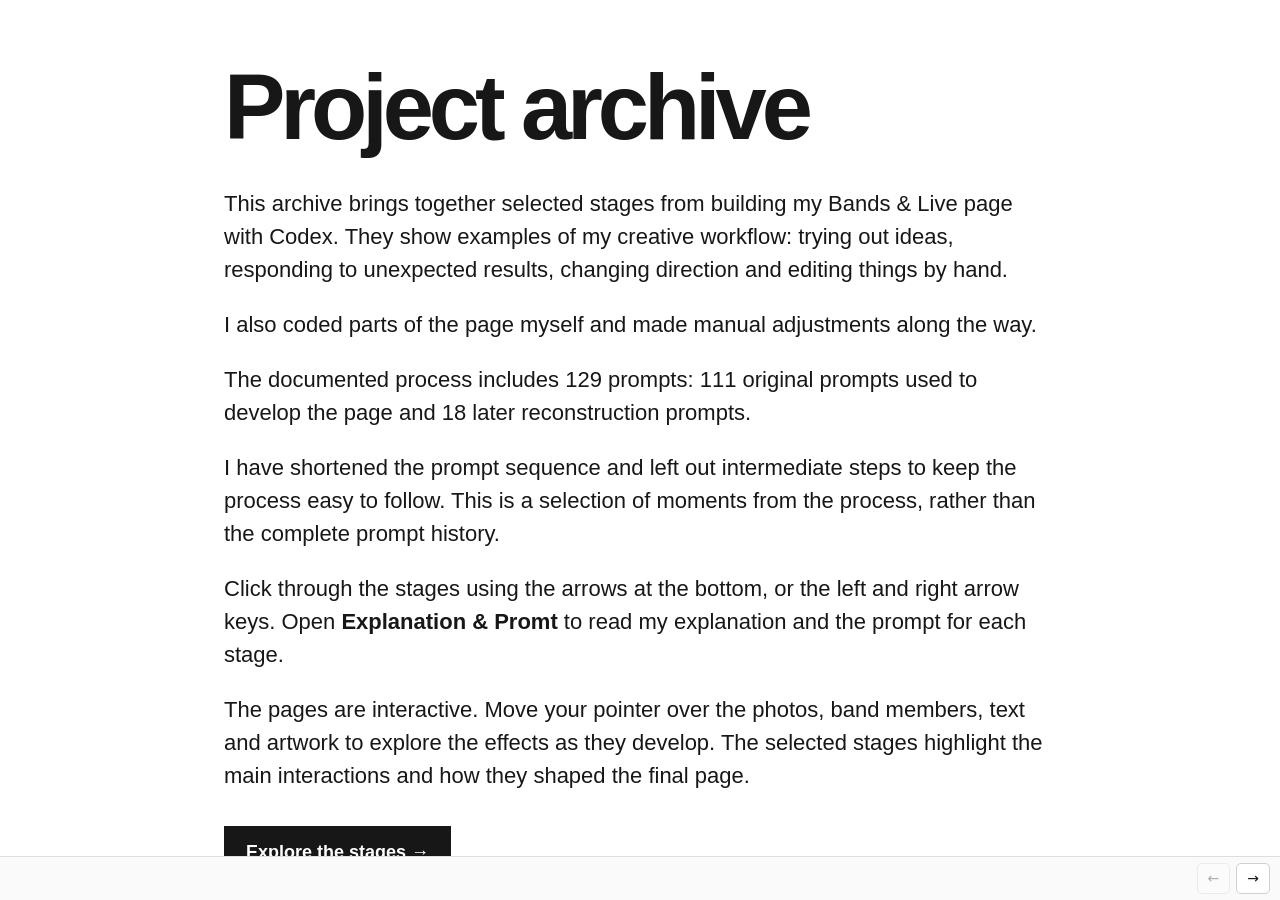
==== commit 25ffb539: "Add confirmed prompt count to archive introduction" ====
--- a/archive/index.html
+++ b/archive/index.html
@@ -28,7 +28,7 @@
       <button type="button" id="next" aria-label="Next page">→</button>
     </nav>
   </main>
-  <script type="application/json" id="stage-data">{"stages":[{"id":"intro","sourceId":"intro","focus":"","prompt":null,"explanation":null,"html":"\u003c!doctype html>\n\u003chtml lang=\"en\">\u003chead>\u003cmeta charset=\"utf-8\">\u003cmeta name=\"viewport\" content=\"width=device-width, initial-scale=1\">\u003ctitle>Project archive\u003c/title>\u003clink rel=\"stylesheet\" href=\"style.css\">\u003c/head>\n\u003cbody>\u003cmain>\u003ch1>Project archive\u003c/h1>\n\u003cp>This archive brings together selected stages from building my Bands &amp; Live page with Codex. They show examples of my creative workflow: trying out ideas, responding to unexpected results, changing direction and editing things by hand.\u003c/p>\n\u003cp>I also coded parts of the page myself and made manual adjustments along the way.\u003c/p>\n\u003cp>I have shortened the prompt sequence and left out intermediate steps to keep the process easy to follow. This is a selection of moments from the process, rather than the complete prompt history.\u003c/p>\n\u003cp>Click through the stages using the arrows at the bottom, or the left and right arrow keys. Open \u003cstrong>Explanation &amp; Promt\u003c/strong> to read my explanation and the prompt for each stage.\u003c/p>\n\u003cp>The pages are interactive. Move your pointer over the photos, band members, text and artwork to explore the effects as they develop. The selected stages highlight the main interactions and how they shaped the final page.\u003c/p>\n\u003cbutton type=\"button\" id=\"start\">Explore the stages \u003cspan aria-hidden=\"true\">&#8594;\u003c/span>\u003c/button>\n\u003c/main>\u003cscript src=\"script.js\">\u003c/script>\u003c/body>\u003c/html>","styles":"*{box-sizing:border-box}body{margin:0;background:#fff;color:#171717;font-family:Arial,Helvetica,sans-serif}main{max-width:960px;padding:clamp(24px,5vw,72px);margin:0 auto}h1{font-size:clamp(44px,8vw,92px);line-height:.95;letter-spacing:-.055em;margin:0 0 36px;font-weight:900}p{font-size:clamp(17px,2vw,22px);line-height:1.5;margin:0 0 22px}button{margin-top:12px;background:#171717;color:#fff;border:2px solid #171717;padding:14px 20px;font:700 18px Arial,sans-serif;cursor:pointer}button:hover{background:#fff;color:#171717}button:focus-visible{outline:3px solid blue;outline-offset:4px}","script":"document.getElementById('start').addEventListener('click', () => { parent.postMessage({ type:'bands-navigation', key:'ArrowRight' }, '*'); });"},{"id":"codex-original","page":"codex-original/index.html","prompt":"Design a standalone Bands & Live page for AANIM and Kim.a using the supplied photographs, artwork and project information. Choose the layout, typography, colours and interactions to suit the style of the photos and artwork. Use the supplied links for all relevant content.","explanation":"This is a shortened version of the prompt I gave Codex, together with a folder containing all the information it needed."},{"id":"015","sourceId":"015","focus":"","prompt":"Create a large, bold black title that reads “Bands & Live” in a neutral sans-serif typeface in the top-left corner. Add three photos from the AANIM folder directly below the title. Make the photos as wide as the title.","html":"\u003c!DOCTYPE html>\n\u003chtml lang=\"de\">\n\u003chead>\n  \u003cmeta charset=\"UTF-8\">\n  \u003cmeta name=\"viewport\" content=\"width=device-width, initial-scale=1.0\">\n  \u003ctitle>Bands &amp; Live — Nicoline Andrea\u003c/title>\n  \u003clink rel=\"stylesheet\" href=\"style.css\">\n\u003c/head>\n\u003cbody class=\"music-page\">\n  \u003cmain class=\"subpage\">\n    \u003ch1 class=\"interactive-title\">Bands &amp; Live\u003c/h1>\n\n    \u003cdiv class=\"band-gallery music-media\">\n      \u003cimg class=\"band-image\" src=\"../../shared/historical-previews/019f43a2-62-_K5A0140-Bearbeitet.jpg.jpg\" alt=\"AANIM band photograph\">\n      \u003cimg class=\"band-image\" src=\"../../shared/historical-previews/019f43a2-520-_K5A0215.jpg.jpg\" alt=\"AANIM band photograph\">\n      \u003cimg class=\"band-image\" src=\"../../shared/historical-previews/019f43a2-290-_K5A0477-Bearbeitet-2.jpg.jpg\" alt=\"AANIM band photograph\">\n    \u003c/div>\n\n    \u003cdiv class=\"subpage-copy\">\n      \u003cp>AANIM is my band. We have already released two albums: \u003ccite>Contemplation / Remedy\u003c/cite> and \u003ccite>Fuormas Neras\u003c/cite>.\u003c/p>\n\n      \u003cp>Orange-red sky on an icy afternoon, trying to escape the darkness of time—like a deep diver surrounded by a glowing blur, like a sunny Sunday driven by a heavy hangover. It’s chaotic but beautiful: a mix of intensity and calm, with a style that brings to mind bands like Radiohead, Kush K, and elements of Parcels.\u003c/p>\n    \u003c/div>\n\n    \u003cdiv class=\"video-embed music-media\">\n      \u003ciframe\n        src=\"https://www.youtube-nocookie.com/embed/ehqON-5_tG4?start=8\"\n        title=\"AANIM video\"\n        loading=\"lazy\"\n        referrerpolicy=\"strict-origin-when-cross-origin\"\n        allow=\"accelerometer; autoplay; clipboard-write; encrypted-media; gyroscope; picture-in-picture; web-share\"\n        allowfullscreen>\n      \u003c/iframe>\n    \u003c/div>\n  \u003c/main>\n\n  \u003cdiv class=\"about-frame-actions\">\n    \u003ca class=\"subpage-back\" href=\"../../index.html\" target=\"_top\" aria-label=\"Zurück zu den Themen\">←\u003c/a>\n  \u003c/div>\n  \u003cscript src=\"script.js\">\u003c/script>\n\u003c/body>\n\u003c/html>\n","styles":"* {\n  box-sizing: border-box;\n}\n\nbody {\n  margin: 0;\n  min-height: 100vh;\n  display: flex;\n  flex-direction: column;\n  background: #ffffff;\n  color: #111111;\n  font-family: Arial, Helvetica, sans-serif;\n}\n\nheader {\n  position: relative;\n  min-height: 100vh;\n  min-height: 100svh;\n  padding: 32px;\n  overflow: hidden;\n}\n\nh1 {\n  margin: 0;\n  font-size: clamp(56px, 13vw, 180px);\n  font-weight: 900;\n  line-height: 0.74;\n  letter-spacing: -0.06em;\n}\n\nh1 > .word {\n  display: block;\n  white-space: nowrap;\n}\n\n.letter {\n  display: inline-block;\n  transition: opacity 100ms ease;\n}\n\n.letter:hover {\n  opacity: 0;\n}\n\n.title-word {\n  display: inline-block;\n  white-space: nowrap;\n}\n\n.mic-control {\n  position: absolute;\n  right: 32px;\n  bottom: 32px;\n  left: 32px;\n  display: flex;\n  flex-direction: column;\n  align-items: stretch;\n  gap: 10px;\n}\n\n.mic-toggle {\n  align-self: flex-start;\n  padding: 0;\n  border: 0;\n  background: transparent;\n  color: #111111;\n  font: inherit;\n  font-size: clamp(18px, 2vw, 28px);\n  font-weight: 900;\n  cursor: pointer;\n}\n\n.mic-toggle:disabled {\n  cursor: wait;\n  opacity: 0.45;\n}\n\n.mic-meter {\n  position: relative;\n  height: clamp(72px, 9vw, 120px);\n  overflow: hidden;\n}\n\n.mic-wave {\n  position: absolute;\n  inset: 0;\n  display: block;\n  width: 100%;\n  height: 100%;\n}\n\n.main-nav {\n  min-height: 100vh;\n  min-height: 100svh;\n  padding: 32px 32px 48px;\n  display: flex;\n  flex-direction: column;\n  justify-content: space-between;\n  gap: clamp(12px, 2vh, 28px);\n}\n\n.main-nav a {\n  display: block;\n  color: #111111;\n  font-size: clamp(34px, 6vw, 92px);\n  font-weight: 900;\n  line-height: 0.88;\n  letter-spacing: -0.055em;\n  text-decoration: none;\n  transition: opacity 120ms ease;\n}\n\n.main-nav a:hover {\n  opacity: 0;\n}\n\n.main-nav a.about-returned {\n  color: transparent;\n}\n\n.subpage {\n  min-height: 100vh;\n  padding: 32px;\n}\n\n.subpage-back {\n  position: fixed;\n  right: 32px;\n  bottom: 24px;\n  z-index: 10;\n  display: block;\n  width: clamp(72px, 9vw, 130px);\n  height: clamp(44px, 5.5vw, 80px);\n  color: #111111;\n  font-size: 0;\n  text-decoration: none;\n  transition: opacity 100ms ease;\n}\n\n.subpage-back:hover {\n  opacity: 0;\n}\n\n.subpage-back::before {\n  content: \"\";\n  display: block;\n  width: 100%;\n  height: 100%;\n  background: currentColor;\n  clip-path: polygon(\n    0 50%,\n    36% 0,\n    36% 33%,\n    100% 33%,\n    100% 67%,\n    36% 67%,\n    36% 100%\n  );\n}\n\n.subpage h1 {\n  max-width: 1400px;\n  font-size: clamp(46px, 8.5vw, 136px);\n  line-height: 0.82;\n}\n\n.about-copy,\n.subpage-copy {\n  max-width: 1050px;\n  margin-top: clamp(20px, 3vw, 40px);\n  padding-bottom: clamp(180px, 20vw, 260px);\n  font-size: clamp(18px, 1.8vw, 27px);\n  line-height: 1.24;\n}\n\n.about-copy p,\n.subpage-copy p {\n  margin: 0 0 1em;\n}\n\n.band-gallery {\n  display: grid;\n  gap: clamp(16px, 2.5vw, 36px);\n  margin-top: clamp(20px, 3vw, 40px);\n  margin-bottom: clamp(24px, 3vw, 44px);\n}\n\n.band-image {\n  display: block;\n  width: 100%;\n  height: auto;\n}\n\n.video-embed {\n  width: 100%;\n  margin-top: clamp(28px, 4vw, 56px);\n  aspect-ratio: 16 / 9;\n}\n\n.video-embed iframe {\n  display: block;\n  width: 100%;\n  height: 100%;\n  border: 0;\n}\n\n.about-page,\n.music-page {\n  --about-accent: transparent;\n  --about-frame-gutter: clamp(20px, 3.2vw, 48px);\n  --about-frame-max: 1400px;\n}\n\n.about-page .subpage,\n.music-page .subpage,\n.about-frame-actions {\n  width: min(\n    calc(100% - var(--about-frame-gutter) - var(--about-frame-gutter)),\n    var(--about-frame-max)\n  );\n  margin-inline: auto;\n}\n\n.about-page .subpage,\n.music-page .subpage {\n  padding: var(--about-frame-gutter) 0;\n}\n\n.music-page .subpage h1 {\n  width: fit-content;\n  max-width: 100%;\n}\n\n.music-page .subpage-copy {\n  width: min(100%, var(--music-title-width, 1050px));\n  max-width: none;\n  margin-top: 0;\n  padding-bottom: 0;\n}\n\n.music-media {\n  width: min(100%, var(--music-title-width, 1050px));\n}\n\n.music-page .video-embed {\n  margin-bottom: clamp(120px, 14vw, 190px);\n}\n\n.about-frame-actions {\n  position: fixed;\n  right: 0;\n  bottom: clamp(16px, 2vw, 32px);\n  left: 0;\n  z-index: 12;\n  display: flex;\n  flex-direction: column;\n  align-items: flex-start;\n  justify-content: flex-start;\n  gap: clamp(10px, 1vw, 16px);\n  pointer-events: none;\n}\n\n.about-page .subpage-back,\n.music-page .subpage-back,\n.about-page .drawing-controls {\n  position: static;\n  pointer-events: auto;\n}\n\n.about-page .subpage-back,\n.music-page .subpage-back {\n  width: clamp(36px, 4.5vw, 65px);\n  height: clamp(22px, 2.75vw, 40px);\n  margin-top: 0;\n}\n\n.about-page .drawing-controls {\n  flex: 0 1 auto;\n}\n\n.about-word,\n.keyword {\n  color: #111111;\n  transition: color 100ms ease;\n}\n\n.about-copy .keyword {\n  text-decoration: none;\n}\n\n.future-link {\n  color: #111111;\n  text-decoration-line: none;\n  text-decoration-color: #111111;\n  text-decoration-thickness: 0.08em;\n  text-underline-offset: 0.14em;\n  transition: color 100ms ease;\n}\n\n.future-link.is-visited {\n  text-decoration-line: underline;\n  text-decoration-color: #111111;\n}\n\n.future-link:hover,\n.future-link:focus-visible {\n  color: var(--about-accent);\n  text-decoration-line: underline;\n  text-decoration-color: var(--about-accent);\n}\n\n.future-link:focus-visible {\n  outline: 1px dotted currentColor;\n  outline-offset: 3px;\n}\n\n.about-word:hover,\n.keyword:hover,\n.keyword.is-discovered,\n.keyword:focus-visible {\n  color: var(--about-accent);\n}\n\n.keyword:focus-visible {\n  outline: 1px dotted currentColor;\n  outline-offset: 3px;\n}\n\n.about-drawing {\n  position: absolute;\n  top: 0;\n  left: 0;\n  z-index: 0;\n  display: block;\n  pointer-events: none;\n}\n\n.about-page .subpage {\n  position: relative;\n  z-index: 1;\n}\n\n.drawing-controls {\n  position: fixed;\n  bottom: 32px;\n  left: 32px;\n  z-index: 12;\n  display: flex;\n  align-items: center;\n  gap: 18px;\n}\n\n.drawing-controls button {\n  padding: 0;\n  border: 0;\n  background: transparent;\n  color: #111111;\n  font: inherit;\n  font-size: clamp(18px, 2vw, 28px);\n  font-weight: 900;\n  cursor: pointer;\n  transition: color 100ms ease;\n}\n\n.drawing-controls button[hidden] {\n  display: none;\n}\n\n.drawing-controls button:hover,\n.drawing-controls button:focus-visible,\n.drawing-toggle[aria-pressed=\"true\"] {\n  color: var(--about-accent);\n}\n\n.drawing-controls button:focus-visible {\n  outline: 1px dotted currentColor;\n  outline-offset: 3px;\n}\n\n.drawing-controls button:disabled {\n  color: #aaaaaa;\n  cursor: default;\n}\n\n.about-page.is-drawing,\n.about-page.is-drawing * {\n  cursor: crosshair;\n  user-select: none;\n}\n\n.about-page.is-drawing {\n  touch-action: none;\n}\n\n.about-page.is-drawing a,\n.about-page.is-drawing button {\n  cursor: pointer;\n}\n\n@media (max-width: 600px) {\n  header {\n    padding: 20px;\n  }\n\n  .mic-control {\n    right: 20px;\n    bottom: 20px;\n    left: 20px;\n    gap: 10px;\n  }\n\n  .main-nav {\n    padding: 20px;\n  }\n\n  .subpage {\n    padding: 20px;\n  }\n\n  .subpage-back {\n    right: 20px;\n    bottom: 16px;\n  }\n\n  .drawing-controls {\n    bottom: 20px;\n    left: 20px;\n  }\n}\n\n@media (prefers-reduced-motion: reduce) {\n  .letter,\n  .main-nav a,\n  .subpage-back,\n  .about-word,\n  .keyword,\n  .future-link,\n  .drawing-controls button {\n    transition: none;\n  }\n\n}\n\nmain.subpage > :not(h1, .band-gallery), body.music-page .subpage-back { display:none !important } .band-gallery { grid-template-columns:repeat(3,minmax(0,1fr)); align-items:start }h1 .letter, h2 .letter { pointer-events:none }","script":"document.querySelectorAll('h1 .word').forEach(word => {\n  const text = word.textContent;\n  word.setAttribute('aria-label', text);\n  word.textContent = '';\n\n  [...text].forEach(character => {\n    const letter = document.createElement('span');\n    letter.className = 'letter';\n    letter.setAttribute('aria-hidden', 'true');\n    letter.textContent = character;\n    word.appendChild(letter);\n  });\n});\n\ndocument.querySelectorAll('.interactive-title').forEach(title => {\n  const words = title.textContent.trim().split(/\\s+/);\n  const fullTitle = words.join(' ');\n\n  title.setAttribute('aria-label', fullTitle);\n  title.textContent = '';\n\n  words.forEach((word, wordIndex) => {\n    const wordElement = document.createElement('span');\n    wordElement.className = 'title-word';\n    wordElement.setAttribute('aria-hidden', 'true');\n\n    [...word].forEach(character => {\n      const letter = document.createElement('span');\n      letter.className = 'letter';\n      letter.textContent = character;\n      wordElement.appendChild(letter);\n    });\n\n    title.appendChild(wordElement);\n    if (wordIndex \u003c words.length - 1) {\n      title.appendChild(document.createTextNode(' '));\n    }\n  });\n});\n\nconst musicPage = document.querySelector('.music-page');\nconst musicTitle = musicPage?.querySelector('.interactive-title');\n\nif (musicPage && musicTitle) {\n  const syncMusicMediaWidth = () => {\n    musicPage.style.setProperty(\n      '--music-title-width',\n      `${Math.ceil(musicTitle.getBoundingClientRect().width)}px`\n    );\n  };\n\n  syncMusicMediaWidth();\n  window.addEventListener('resize', syncMusicMediaWidth);\n  document.fonts?.ready.then(syncMusicMediaWidth);\n}\n\nconst mainNav = document.querySelector('.main-nav');\nconst navigationEntry = performance.getEntriesByType?.('navigation')[0];\nconst isPageReload = navigationEntry\n  ? navigationEntry.type === 'reload'\n  : performance.navigation?.type === 1;\n\nif (mainNav && isPageReload) {\n  if (window.location.hash) {\n    history.replaceState(null, '', `${window.location.pathname}${window.location.search}`);\n  }\n\n  const returnToPageTop = () => {\n    requestAnimationFrame(() => window.scrollTo(0, 0));\n  };\n\n  returnToPageTop();\n  window.addEventListener('pageshow', returnToPageTop, { once: true });\n}\n\nconst aboutNavLink = document.querySelector('.main-nav a[href=\"about.html\"]');\n\nfunction markAboutReturn() {\n  if (!aboutNavLink) {\n    return;\n  }\n\n  try {\n    if (sessionStorage.getItem('returning-from-about') === 'true') {\n      aboutNavLink.classList.add('about-returned');\n      sessionStorage.removeItem('returning-from-about');\n    }\n  } catch (error) {\n    // The navigation still works if storage is unavailable.\n  }\n}\n\nif (document.body.classList.contains('about-page')) {\n  try {\n    sessionStorage.setItem('returning-from-about', 'true');\n  } catch (error) {\n    // The navigation still works if storage is unavailable.\n  }\n} else {\n  markAboutReturn();\n  window.addEventListener('pageshow', markAboutReturn);\n}\n\nconst micToggle = document.querySelector('.mic-toggle');\n\nif (micToggle) {\n  const micMeter = document.querySelector('.mic-meter');\n  const micWave = document.querySelector('.mic-wave');\n  const micWaveContext = micWave.getContext('2d');\n  const reducedMotion = window.matchMedia('(prefers-reduced-motion: reduce)');\n\n  let audioContext;\n  let microphoneStream;\n  let microphoneAnimation;\n  let microphoneActive = false;\n  let displayedLevel = 0;\n  let displayedBrightness = 0.2;\n  let texturePhase = 0;\n  let lastVisualUpdate = 0;\n  const recordingHistory = [];\n\n  function clamp(value, minimum, maximum) {\n    return Math.min(Math.max(value, minimum), maximum);\n  }\n\n  function calculateBrightness(frequencyData) {\n    let magnitudeTotal = 0;\n    let weightedFrequency = 0;\n    const nyquist = audioContext.sampleRate / 2;\n\n    for (let index = 1; index \u003c frequencyData.length; index++) {\n      const magnitude = frequencyData[index];\n      const frequency = index / frequencyData.length * nyquist;\n      magnitudeTotal += magnitude;\n      weightedFrequency += frequency * magnitude;\n    }\n\n    if (magnitudeTotal === 0) {\n      return 0.15;\n    }\n\n    const centroid = weightedFrequency / magnitudeTotal;\n    return clamp((centroid - 250) / 3200, 0, 1);\n  }\n\n  function calculateSampleTexture(samples) {\n    const quarter = Math.floor(samples.length / 4);\n    const texture = (\n      samples[quarter] -\n      samples[quarter * 2] +\n      samples[quarter * 3]\n    ) * 1.5;\n\n    return clamp(texture, -1, 1);\n  }\n\n  function drawWaveSide(direction, center, height, spacing) {\n    if (recordingHistory.length === 0) {\n      return;\n    }\n\n    const points = recordingHistory.map((entry, index) => ({\n      x: index * spacing,\n      y: center + direction * entry.level * height * 0.43\n    }));\n\n    micWaveContext.beginPath();\n    micWaveContext.moveTo(points[0].x, points[0].y);\n\n    for (let index = 1; index \u003c points.length; index++) {\n      const previous = points[index - 1];\n      const current = points[index];\n      const midpointX = (previous.x + current.x) / 2;\n      const midpointY = (previous.y + current.y) / 2;\n      micWaveContext.quadraticCurveTo(previous.x, previous.y, midpointX, midpointY);\n    }\n\n    const finalPoint = points[points.length - 1];\n    micWaveContext.lineTo(finalPoint.x, finalPoint.y);\n    micWaveContext.stroke();\n  }\n\n  function drawRecordingLine() {\n    const width = micWave.clientWidth;\n    const height = micWave.clientHeight;\n    const pixelRatio = Math.min(window.devicePixelRatio || 1, 2);\n    const canvasWidth = Math.round(width * pixelRatio);\n    const canvasHeight = Math.round(height * pixelRatio);\n\n    if (width === 0 || height === 0) {\n      return;\n    }\n\n    if (micWave.width !== canvasWidth || micWave.height !== canvasHeight) {\n      micWave.width = canvasWidth;\n      micWave.height = canvasHeight;\n    }\n\n    const spacing = reducedMotion.matches ? 8 : 4;\n    const maximumPoints = Math.ceil(width / spacing) + 1;\n\n    while (recordingHistory.length > maximumPoints) {\n      recordingHistory.shift();\n    }\n\n    micWaveContext.setTransform(pixelRatio, 0, 0, pixelRatio, 0, 0);\n    micWaveContext.clearRect(0, 0, width, height);\n    micWaveContext.lineWidth = 1.35;\n    micWaveContext.lineCap = 'round';\n    micWaveContext.lineJoin = 'round';\n    micWaveContext.strokeStyle = '#111111';\n\n    const center = height / 2;\n    drawWaveSide(-1, center, height, spacing);\n    drawWaveSide(1, center, height, spacing);\n\n    if (microphoneActive && recordingHistory.length > 0) {\n      const newestIndex = recordingHistory.length - 1;\n      const newestLevel = recordingHistory[newestIndex].level;\n      const newestX = newestIndex * spacing;\n      const upperY = center - newestLevel * height * 0.43;\n      const lowerY = center + newestLevel * height * 0.43;\n\n      micWaveContext.beginPath();\n      micWaveContext.moveTo(newestX, upperY);\n      micWaveContext.lineTo(newestX, lowerY);\n      micWaveContext.stroke();\n    }\n  }\n\n  function updateMicrophone(analyser, samples, frequencyData, timestamp) {\n    analyser.getFloatTimeDomainData(samples);\n    analyser.getByteFrequencyData(frequencyData);\n\n    let sum = 0;\n    for (const sample of samples) {\n      sum += sample * sample;\n    }\n\n    const rms = Math.sqrt(sum / samples.length);\n    const targetLevel = Math.min(1, Math.max(0, rms - 0.005) * 17);\n    const targetBrightness = rms > 0.01\n      ? calculateBrightness(frequencyData)\n      : 0.15;\n    const levelResponse = targetLevel > displayedLevel ? 0.13 : 0.04;\n\n    displayedLevel += (targetLevel - displayedLevel) * levelResponse;\n    displayedBrightness += (targetBrightness - displayedBrightness) * 0.04;\n    micMeter.setAttribute('aria-valuenow', String(Math.round(displayedLevel * 100)));\n\n    const visualInterval = reducedMotion.matches ? 180 : 40;\n    if (timestamp - lastVisualUpdate >= visualInterval) {\n      const sampleTexture = calculateSampleTexture(samples);\n      texturePhase += reducedMotion.matches\n        ? 0.06\n        : 0.12 + displayedBrightness * 0.16;\n      const frequencyTexture = Math.sin(texturePhase) * (\n        0.01 + displayedBrightness * 0.02\n      );\n      const organicTexture = sampleTexture * 0.02;\n      const texturedLevel = clamp(\n        displayedLevel * (1 + frequencyTexture + organicTexture),\n        0,\n        1\n      );\n\n      recordingHistory.push({ level: texturedLevel });\n      drawRecordingLine();\n      lastVisualUpdate = timestamp;\n    }\n\n    microphoneAnimation = requestAnimationFrame(nextTimestamp => {\n      updateMicrophone(analyser, samples, frequencyData, nextTimestamp);\n    });\n  }\n\n  async function startMicrophone() {\n    if (!navigator.mediaDevices?.getUserMedia) {\n      micToggle.textContent = 'MIC UNAVAILABLE';\n      return;\n    }\n\n    micToggle.disabled = true;\n\n    try {\n      microphoneStream = await navigator.mediaDevices.getUserMedia({ audio: true });\n      const AudioContextClass = window.AudioContext || window.webkitAudioContext;\n\n      if (!AudioContextClass) {\n        throw new Error('Web Audio is unavailable');\n      }\n\n      audioContext = new AudioContextClass();\n      await audioContext.resume();\n\n      const source = audioContext.createMediaStreamSource(microphoneStream);\n      const analyser = audioContext.createAnalyser();\n\n      analyser.fftSize = 2048;\n      analyser.smoothingTimeConstant = 0.88;\n      const samples = new Float32Array(analyser.fftSize);\n      const frequencyData = new Uint8Array(analyser.frequencyBinCount);\n      source.connect(analyser);\n\n      microphoneActive = true;\n      lastVisualUpdate = 0;\n      micToggle.textContent = 'SOUND OFF';\n      microphoneAnimation = requestAnimationFrame(timestamp => {\n        updateMicrophone(analyser, samples, frequencyData, timestamp);\n      });\n    } catch (error) {\n      microphoneStream?.getTracks().forEach(track => track.stop());\n      microphoneStream = undefined;\n      await audioContext?.close().catch(() => {});\n      audioContext = undefined;\n      microphoneActive = false;\n      micToggle.textContent = 'MIC DENIED';\n    } finally {\n      micToggle.disabled = false;\n    }\n  }\n\n  async function stopMicrophone() {\n    cancelAnimationFrame(microphoneAnimation);\n    microphoneStream?.getTracks().forEach(track => track.stop());\n    await audioContext?.close().catch(() => {});\n\n    microphoneStream = undefined;\n    audioContext = undefined;\n    microphoneActive = false;\n    displayedLevel = 0;\n    micMeter.setAttribute('aria-valuenow', '0');\n    micToggle.textContent = 'SOUND ON';\n    drawRecordingLine();\n  }\n\n  micToggle.addEventListener('click', () => {\n    if (microphoneActive) {\n      stopMicrophone();\n    } else {\n      startMicrophone();\n    }\n  });\n\n  window.addEventListener('keydown', event => {\n    const target = event.target;\n    const isEditable = target instanceof HTMLElement && (\n      target.isContentEditable ||\n      target.tagName === 'INPUT' ||\n      target.tagName === 'TEXTAREA' ||\n      target.tagName === 'SELECT'\n    );\n\n    if (event.code !== 'Space' || event.repeat || isEditable) {\n      return;\n    }\n\n    event.preventDefault();\n    if (!micToggle.disabled) {\n      micToggle.click();\n    }\n  });\n\n  window.addEventListener('resize', drawRecordingLine);\n  window.addEventListener('pagehide', () => {\n    cancelAnimationFrame(microphoneAnimation);\n    microphoneStream?.getTracks().forEach(track => track.stop());\n  });\n}\n\nconst drawingCanvas = document.querySelector('.about-drawing');\n\nif (drawingCanvas) {\n  document.querySelectorAll('.about-copy p').forEach(paragraph => {\n    const walker = document.createTreeWalker(paragraph, NodeFilter.SHOW_TEXT);\n    const textNodes = [];\n\n    while (walker.nextNode()) {\n      if (!walker.currentNode.parentElement.closest('.keyword, .future-link')) {\n        textNodes.push(walker.currentNode);\n      }\n    }\n\n    textNodes.forEach(textNode => {\n      const fragment = document.createDocumentFragment();\n      const parts = textNode.textContent.split(/(\\s+)/);\n\n      parts.forEach(part => {\n        if (!part || /^\\s+$/.test(part)) {\n          fragment.appendChild(document.createTextNode(part));\n          return;\n        }\n\n        const word = document.createElement('span');\n        word.className = 'about-word';\n        word.textContent = part;\n        fragment.appendChild(word);\n      });\n\n      textNode.replaceWith(fragment);\n    });\n  });\n\n  document.querySelector('.about-copy').addEventListener('pointerover', event => {\n    if (event.target instanceof Element && event.target.matches('.keyword')) {\n      event.target.classList.add('is-discovered');\n    }\n\n    if (event.target instanceof Element && event.target.matches('.future-link')) {\n      event.target.classList.add('is-visited');\n    }\n  });\n\n  document.querySelector('.about-copy').addEventListener('focusin', event => {\n    if (event.target instanceof Element && event.target.matches('.keyword')) {\n      event.target.classList.add('is-discovered');\n    }\n\n    if (event.target instanceof Element && event.target.matches('.future-link')) {\n      event.target.classList.add('is-visited');\n    }\n  });\n\n  const drawingContext = drawingCanvas.getContext('2d');\n  const drawingToggle = document.querySelector('.drawing-toggle');\n  const drawingClear = document.querySelector('.drawing-clear');\n  const aboutPage = document.querySelector('.about-page');\n  const aboutContent = document.querySelector('.subpage');\n  const strokes = [];\n\n  let drawingEnabled = false;\n  let activePointer = null;\n  let activeStroke = null;\n  let canvasWidth = 0;\n  let canvasHeight = 0;\n  let resizeFrame;\n\n  function configureDrawingContext() {\n    const pixelRatio = Math.min(window.devicePixelRatio || 1, 2);\n    drawingContext.setTransform(pixelRatio, 0, 0, pixelRatio, 0, 0);\n    drawingContext.lineWidth = 5;\n    drawingContext.lineCap = 'round';\n    drawingContext.lineJoin = 'round';\n    drawingContext.strokeStyle = getComputedStyle(aboutPage)\n      .getPropertyValue('--about-accent').trim() || '#ff34b3';\n  }\n\n  function renderDrawing() {\n    drawingContext.clearRect(0, 0, canvasWidth, canvasHeight);\n    configureDrawingContext();\n\n    strokes.forEach(stroke => {\n      if (stroke.length === 0) {\n        return;\n      }\n\n      drawingContext.beginPath();\n      drawingContext.moveTo(stroke[0].x, stroke[0].y);\n\n      if (stroke.length === 1) {\n        drawingContext.lineTo(stroke[0].x + 0.01, stroke[0].y + 0.01);\n      } else {\n        stroke.slice(1).forEach(point => {\n          drawingContext.lineTo(point.x, point.y);\n        });\n      }\n\n      drawingContext.stroke();\n    });\n  }\n\n  function resizeDrawingCanvas() {\n    const nextWidth = Math.max(document.documentElement.scrollWidth, window.innerWidth);\n    const nextHeight = Math.max(document.documentElement.scrollHeight, window.innerHeight);\n\n    if (nextWidth === canvasWidth && nextHeight === canvasHeight) {\n      return;\n    }\n\n    if (canvasWidth && canvasHeight) {\n      const scaleX = nextWidth / canvasWidth;\n      const scaleY = nextHeight / canvasHeight;\n\n      strokes.forEach(stroke => {\n        stroke.forEach(point => {\n          point.x *= scaleX;\n          point.y *= scaleY;\n        });\n      });\n    }\n\n    canvasWidth = nextWidth;\n    canvasHeight = nextHeight;\n    const pixelRatio = Math.min(window.devicePixelRatio || 1, 2);\n    drawingCanvas.width = Math.round(canvasWidth * pixelRatio);\n    drawingCanvas.height = Math.round(canvasHeight * pixelRatio);\n    drawingCanvas.style.width = `${canvasWidth}px`;\n    drawingCanvas.style.height = `${canvasHeight}px`;\n    renderDrawing();\n  }\n\n  function scheduleCanvasResize() {\n    cancelAnimationFrame(resizeFrame);\n    resizeFrame = requestAnimationFrame(resizeDrawingCanvas);\n  }\n\n  function isControl(target) {\n    return target instanceof Element && Boolean(target.closest(\n      'a, button, input, textarea, select, [contenteditable=\"true\"]'\n    ));\n  }\n\n  function addDrawingPoint(event) {\n    const events = event.getCoalescedEvents?.() || [event];\n\n    events.forEach(pointerEvent => {\n      activeStroke.push({ x: pointerEvent.pageX, y: pointerEvent.pageY });\n    });\n\n    renderDrawing();\n  }\n\n  function finishStroke(event) {\n    if (event.pointerId !== activePointer) {\n      return;\n    }\n\n    activePointer = null;\n    activeStroke = null;\n    drawingClear.disabled = strokes.length === 0;\n    drawingClear.hidden = strokes.length === 0;\n  }\n\n  drawingToggle.addEventListener('click', () => {\n    drawingEnabled = !drawingEnabled;\n    activePointer = null;\n    activeStroke = null;\n    aboutPage.classList.toggle('is-drawing', drawingEnabled);\n    drawingToggle.setAttribute('aria-pressed', String(drawingEnabled));\n    drawingToggle.textContent = drawingEnabled ? 'DRAW OFF' : 'DRAW ON';\n    drawingClear.hidden = !drawingEnabled || strokes.length === 0;\n  });\n\n  drawingClear.addEventListener('click', () => {\n    strokes.length = 0;\n    activePointer = null;\n    activeStroke = null;\n    drawingClear.disabled = true;\n    drawingClear.hidden = true;\n    renderDrawing();\n  });\n\n  document.addEventListener('pointerdown', event => {\n    if (!drawingEnabled || activePointer !== null || isControl(event.target)) {\n      return;\n    }\n\n    if (event.pointerType === 'mouse' && event.button !== 0) {\n      return;\n    }\n\n    event.preventDefault();\n    activePointer = event.pointerId;\n    activeStroke = [];\n    strokes.push(activeStroke);\n    addDrawingPoint(event);\n  }, { capture: true });\n\n  document.addEventListener('pointermove', event => {\n    if (event.pointerId !== activePointer) {\n      return;\n    }\n\n    event.preventDefault();\n    addDrawingPoint(event);\n  }, { capture: true });\n\n  document.addEventListener('pointerup', finishStroke, { capture: true });\n  document.addEventListener('pointercancel', finishStroke, { capture: true });\n  window.addEventListener('resize', scheduleCanvasResize);\n\n  if ('ResizeObserver' in window && aboutContent) {\n    new ResizeObserver(scheduleCanvasResize).observe(aboutContent);\n  }\n\n  document.fonts?.ready.then(scheduleCanvasResize);\n  resizeDrawingCanvas();\n}\n","explanation":"I did not like the first result. It had a generic AI-generated look, some images were flipped, and the arrangement of the photos and artwork felt inconsistent. I decided to describe what I wanted more specifically, starting with a bold title and large photos. I liked the large images and wanted to keep working with them, but I had not clearly said that they should be stacked vertically."},{"id":"020","sourceId":"020","focus":"","prompt":"Make the photos as wide as the title and stack them vertically. Invert the colours of each photo when the pointer hovers over it.","html":"\u003c!DOCTYPE html>\n\u003chtml lang=\"de\">\n\u003chead>\n  \u003cmeta charset=\"UTF-8\">\n  \u003cmeta name=\"viewport\" content=\"width=device-width, initial-scale=1.0\">\n  \u003ctitle>Bands &amp; Live — Nicoline Andrea\u003c/title>\n  \u003clink rel=\"stylesheet\" href=\"style.css\">\n\u003c/head>\n\u003cbody class=\"music-page\">\n  \u003cmain class=\"subpage\">\n    \u003ch1 class=\"interactive-title\">Bands &amp; Live\u003c/h1>\n\n    \u003cdiv class=\"band-gallery music-media\">\n      \u003cimg class=\"band-image\" src=\"../../shared/historical-previews/019f43a2-62-_K5A0140-Bearbeitet.jpg.jpg\" alt=\"AANIM band photograph\">\n      \u003cimg class=\"band-image\" src=\"../../shared/historical-previews/019f43a2-520-_K5A0215.jpg.jpg\" alt=\"AANIM band photograph\">\n      \u003cimg class=\"band-image\" src=\"../../shared/historical-previews/019f43a2-290-_K5A0477-Bearbeitet-2.jpg.jpg\" alt=\"AANIM band photograph\">\n    \u003c/div>\n\n    \u003cdiv class=\"subpage-copy\">\n      \u003cp>\u003ca class=\"band-link\" href=\"https://www.aanim.net/\" target=\"_blank\" rel=\"noopener noreferrer\">AANIM\u003c/a> is my band. We have already released two albums: \u003ccite class=\"album-title\" tabindex=\"0\">Contemplation / Remedy\u003c/cite> and \u003ccite class=\"album-title\" tabindex=\"0\">Fuormas Neras\u003c/cite>.\u003c/p>\n\n      \u003cp>Orange-red sky on an icy afternoon, trying to escape the darkness of time—like a deep diver surrounded by a glowing blur, like a sunny Sunday driven by a heavy hangover. It’s chaotic but beautiful: a mix of intensity and calm, with a style that brings to mind bands like Radiohead, Kush K, and elements of Parcels.\u003c/p>\n    \u003c/div>\n\n    \u003cdiv class=\"video-embed music-media\">\n      \u003ciframe\n        src=\"https://www.youtube-nocookie.com/embed/ehqON-5_tG4?start=8\"\n        title=\"AANIM video\"\n        loading=\"lazy\"\n        referrerpolicy=\"strict-origin-when-cross-origin\"\n        allow=\"accelerometer; autoplay; clipboard-write; encrypted-media; gyroscope; picture-in-picture; web-share\"\n        allowfullscreen>\n      \u003c/iframe>\n    \u003c/div>\n  \u003c/main>\n\n  \u003cdiv class=\"about-frame-actions\">\n    \u003ca class=\"subpage-back\" href=\"../../index.html\" target=\"_top\" aria-label=\"Zurück zu den Themen\">←\u003c/a>\n  \u003c/div>\n  \u003cscript src=\"script.js\">\u003c/script>\n\u003c/body>\n\u003c/html>\n","styles":"* {\n  box-sizing: border-box;\n}\n\nbody {\n  margin: 0;\n  min-height: 100vh;\n  display: flex;\n  flex-direction: column;\n  background: #ffffff;\n  color: #111111;\n  font-family: Arial, Helvetica, sans-serif;\n}\n\nheader {\n  position: relative;\n  min-height: 100vh;\n  min-height: 100svh;\n  padding: 32px;\n  overflow: hidden;\n}\n\nh1 {\n  margin: 0;\n  font-size: clamp(56px, 13vw, 180px);\n  font-weight: 900;\n  line-height: 0.74;\n  letter-spacing: -0.06em;\n}\n\nh1 > .word {\n  display: block;\n  white-space: nowrap;\n}\n\n.letter {\n  display: inline-block;\n  transition: opacity 100ms ease;\n}\n\n.letter:hover {\n  opacity: 0;\n}\n\n.title-word {\n  display: inline-block;\n  white-space: nowrap;\n}\n\n.mic-control {\n  position: absolute;\n  right: 32px;\n  bottom: 32px;\n  left: 32px;\n  display: flex;\n  flex-direction: column;\n  align-items: stretch;\n  gap: 10px;\n}\n\n.mic-toggle {\n  align-self: flex-start;\n  padding: 0;\n  border: 0;\n  background: transparent;\n  color: #111111;\n  font: inherit;\n  font-size: clamp(18px, 2vw, 28px);\n  font-weight: 900;\n  cursor: pointer;\n}\n\n.mic-toggle:disabled {\n  cursor: wait;\n  opacity: 0.45;\n}\n\n.mic-meter {\n  position: relative;\n  height: clamp(72px, 9vw, 120px);\n  overflow: hidden;\n}\n\n.mic-wave {\n  position: absolute;\n  inset: 0;\n  display: block;\n  width: 100%;\n  height: 100%;\n}\n\n.main-nav {\n  min-height: 100vh;\n  min-height: 100svh;\n  padding: 32px 32px 48px;\n  display: flex;\n  flex-direction: column;\n  justify-content: space-between;\n  gap: clamp(12px, 2vh, 28px);\n}\n\n.main-nav a {\n  display: block;\n  color: #111111;\n  font-size: clamp(34px, 6vw, 92px);\n  font-weight: 900;\n  line-height: 0.88;\n  letter-spacing: -0.055em;\n  text-decoration: none;\n  transition: opacity 120ms ease;\n}\n\n.main-nav a:hover {\n  opacity: 0;\n}\n\n.main-nav a.about-returned {\n  color: transparent;\n}\n\n.main-nav a.music-returned {\n  color: #0000ff;\n}\n\n.subpage {\n  min-height: 100vh;\n  padding: 32px;\n}\n\n.subpage-back {\n  position: fixed;\n  right: 32px;\n  bottom: 24px;\n  z-index: 10;\n  display: block;\n  width: clamp(72px, 9vw, 130px);\n  height: clamp(44px, 5.5vw, 80px);\n  color: #111111;\n  font-size: 0;\n  text-decoration: none;\n  transition: opacity 100ms ease;\n}\n\n.subpage-back:hover {\n  opacity: 0;\n}\n\n.subpage-back::before {\n  content: \"\";\n  display: block;\n  width: 100%;\n  height: 100%;\n  background: currentColor;\n  clip-path: polygon(\n    0 50%,\n    36% 0,\n    36% 33%,\n    100% 33%,\n    100% 67%,\n    36% 67%,\n    36% 100%\n  );\n}\n\n.subpage h1 {\n  max-width: 1400px;\n  font-size: clamp(46px, 8.5vw, 136px);\n  line-height: 0.82;\n}\n\n.about-copy,\n.subpage-copy {\n  max-width: 1050px;\n  margin-top: clamp(20px, 3vw, 40px);\n  padding-bottom: clamp(180px, 20vw, 260px);\n  font-size: clamp(18px, 1.8vw, 27px);\n  line-height: 1.24;\n}\n\n.about-copy p,\n.subpage-copy p {\n  margin: 0 0 1em;\n  text-align: justify;\n  text-align-last: left;\n  text-justify: inter-word;\n}\n\n.band-gallery {\n  display: grid;\n  gap: clamp(16px, 2.5vw, 36px);\n  margin-top: clamp(20px, 3vw, 40px);\n  margin-bottom: clamp(24px, 3vw, 44px);\n}\n\n.band-image {\n  display: block;\n  width: 100%;\n  height: auto;\n  transition: filter 140ms ease;\n}\n\n.band-image:hover {\n  filter: invert(1);\n}\n\n.video-embed {\n  width: 100%;\n  margin-top: clamp(28px, 4vw, 56px);\n  aspect-ratio: 16 / 9;\n}\n\n.video-embed iframe {\n  display: block;\n  width: 100%;\n  height: 100%;\n  border: 0;\n}\n\n.about-page,\n.music-page {\n  --about-accent: transparent;\n  --about-frame-gutter: clamp(20px, 3.2vw, 48px);\n  --about-frame-max: 1400px;\n}\n\n.about-page .subpage,\n.music-page .subpage,\n.about-frame-actions {\n  width: min(\n    calc(100% - var(--about-frame-gutter) - var(--about-frame-gutter)),\n    var(--about-frame-max)\n  );\n  margin-inline: auto;\n}\n\n.about-page .subpage,\n.music-page .subpage {\n  padding: var(--about-frame-gutter) 0;\n}\n\n.about-page .subpage h1,\n.music-page .subpage h1 {\n  width: fit-content;\n  max-width: 100%;\n}\n\n.about-page .about-copy {\n  width: min(100%, var(--about-title-width, 1050px));\n  max-width: none;\n}\n\n.music-page .subpage-copy {\n  width: min(100%, var(--music-title-width, 1050px));\n  max-width: none;\n  margin-top: 0;\n  padding-bottom: 0;\n}\n\n.music-media {\n  width: min(100%, var(--music-title-width, 1050px));\n}\n\n.music-page .video-embed {\n  margin-bottom: clamp(120px, 14vw, 190px);\n}\n\n.about-frame-actions {\n  position: fixed;\n  right: 0;\n  bottom: clamp(16px, 2vw, 32px);\n  left: 0;\n  z-index: 12;\n  display: flex;\n  flex-direction: column;\n  align-items: flex-start;\n  justify-content: flex-start;\n  gap: clamp(10px, 1vw, 16px);\n  pointer-events: none;\n}\n\n.about-page .subpage-back,\n.music-page .subpage-back,\n.about-page .drawing-controls {\n  position: static;\n  pointer-events: auto;\n}\n\n.about-page .subpage-back,\n.music-page .subpage-back {\n  width: clamp(36px, 4.5vw, 65px);\n  height: clamp(22px, 2.75vw, 40px);\n  margin-top: 0;\n}\n\n.about-page .drawing-controls {\n  flex: 0 1 auto;\n}\n\n.about-word,\n.keyword {\n  color: #111111;\n  transition: color 100ms ease;\n}\n\n.music-word,\n.album-title {\n  color: #111111;\n  transition: color 100ms ease;\n}\n\n.album-title {\n  font-style: normal;\n}\n\n.band-link {\n  color: #111111;\n  text-decoration: none;\n  transition: color 100ms ease;\n}\n\n.music-word:hover,\n.band-link:hover,\n.band-link:focus-visible,\n.album-title:hover,\n.album-title:focus-visible,\n.album-title.is-discovered {\n  color: #0000ff;\n}\n\n.album-title:focus-visible {\n  outline: 1px dotted currentColor;\n  outline-offset: 3px;\n}\n\n.band-link:focus-visible {\n  outline: 1px dotted currentColor;\n  outline-offset: 3px;\n}\n\n.about-copy .keyword {\n  text-decoration: none;\n}\n\n.future-link {\n  color: #111111;\n  text-decoration-line: none;\n  text-decoration-color: #111111;\n  text-decoration-thickness: 0.08em;\n  text-underline-offset: 0.14em;\n  transition: color 100ms ease;\n}\n\n.future-link.is-visited {\n  text-decoration-line: underline;\n  text-decoration-color: #111111;\n}\n\n.future-link:hover,\n.future-link:focus-visible {\n  color: var(--about-accent);\n  text-decoration-line: underline;\n  text-decoration-color: var(--about-accent);\n}\n\n.future-link:focus-visible {\n  outline: 1px dotted currentColor;\n  outline-offset: 3px;\n}\n\n.about-word:hover,\n.keyword:hover,\n.keyword.is-discovered,\n.keyword:focus-visible {\n  color: var(--about-accent);\n}\n\n.keyword:focus-visible {\n  outline: 1px dotted currentColor;\n  outline-offset: 3px;\n}\n\n.about-drawing {\n  position: absolute;\n  top: 0;\n  left: 0;\n  z-index: 0;\n  display: block;\n  pointer-events: none;\n}\n\n.about-page .subpage {\n  position: relative;\n  z-index: 1;\n}\n\n.drawing-controls {\n  position: fixed;\n  bottom: 32px;\n  left: 32px;\n  z-index: 12;\n  display: flex;\n  align-items: center;\n  gap: 18px;\n}\n\n.drawing-controls button {\n  padding: 0;\n  border: 0;\n  background: transparent;\n  color: #111111;\n  font: inherit;\n  font-size: clamp(18px, 2vw, 28px);\n  font-weight: 900;\n  cursor: pointer;\n  transition: color 100ms ease;\n}\n\n.drawing-controls button[hidden] {\n  display: none;\n}\n\n.drawing-controls button:hover,\n.drawing-controls button:focus-visible,\n.drawing-toggle[aria-pressed=\"true\"] {\n  color: var(--about-accent);\n}\n\n.drawing-controls button:focus-visible {\n  outline: 1px dotted currentColor;\n  outline-offset: 3px;\n}\n\n.drawing-controls button:disabled {\n  color: #aaaaaa;\n  cursor: default;\n}\n\n.about-page.is-drawing,\n.about-page.is-drawing * {\n  cursor: crosshair;\n  user-select: none;\n}\n\n.about-page.is-drawing {\n  touch-action: none;\n}\n\n.about-page.is-drawing a,\n.about-page.is-drawing button {\n  cursor: pointer;\n}\n\n@media (max-width: 600px) {\n  header {\n    padding: 20px;\n  }\n\n  .mic-control {\n    right: 20px;\n    bottom: 20px;\n    left: 20px;\n    gap: 10px;\n  }\n\n  .main-nav {\n    padding: 20px;\n  }\n\n  .subpage {\n    padding: 20px;\n  }\n\n  .subpage-back {\n    right: 20px;\n    bottom: 16px;\n  }\n\n  .drawing-controls {\n    bottom: 20px;\n    left: 20px;\n  }\n}\n\n@media (prefers-reduced-motion: reduce) {\n  .letter,\n  .main-nav a,\n  .subpage-back,\n  .about-word,\n  .music-word,\n  .album-title,\n  .band-link,\n  .band-image,\n  .keyword,\n  .future-link,\n  .drawing-controls button {\n    transition: none;\n  }\n\n}\n\nmain > h1 { display:none !important } .music-page .subpage { --music-title-width:1050px !important } .band-gallery { margin-top:0 } main.subpage > :not(.band-gallery), body.music-page .subpage-back { display:none !important }h1 .letter, h2 .letter { pointer-events:none }","script":"document.querySelectorAll('h1 .word').forEach(word => {\n  const text = word.textContent;\n  word.setAttribute('aria-label', text);\n  word.textContent = '';\n\n  [...text].forEach(character => {\n    const letter = document.createElement('span');\n    letter.className = 'letter';\n    letter.setAttribute('aria-hidden', 'true');\n    letter.textContent = character;\n    word.appendChild(letter);\n  });\n});\n\ndocument.querySelectorAll('.interactive-title').forEach(title => {\n  const words = title.textContent.trim().split(/\\s+/);\n  const fullTitle = words.join(' ');\n\n  title.setAttribute('aria-label', fullTitle);\n  title.textContent = '';\n\n  words.forEach((word, wordIndex) => {\n    const wordElement = document.createElement('span');\n    wordElement.className = 'title-word';\n    wordElement.setAttribute('aria-hidden', 'true');\n\n    [...word].forEach(character => {\n      const letter = document.createElement('span');\n      letter.className = 'letter';\n      letter.textContent = character;\n      wordElement.appendChild(letter);\n    });\n\n    title.appendChild(wordElement);\n    if (wordIndex \u003c words.length - 1) {\n      title.appendChild(document.createTextNode(' '));\n    }\n  });\n});\n\nconst musicPage = document.querySelector('.music-page');\nconst musicTitle = musicPage?.querySelector('.interactive-title');\n\nif (musicPage && musicTitle) {\n  const syncMusicMediaWidth = () => {\n    musicPage.style.setProperty(\n      '--music-title-width',\n      `${Math.ceil(musicTitle.getBoundingClientRect().width)}px`\n    );\n  };\n\n  syncMusicMediaWidth();\n  window.addEventListener('resize', syncMusicMediaWidth);\n  document.fonts?.ready.then(syncMusicMediaWidth);\n}\n\nconst aboutPage = document.querySelector('.about-page');\nconst aboutTitle = aboutPage?.querySelector('.interactive-title');\n\nif (aboutPage && aboutTitle) {\n  const syncAboutCopyWidth = () => {\n    aboutPage.style.setProperty(\n      '--about-title-width',\n      `${Math.ceil(aboutTitle.getBoundingClientRect().width)}px`\n    );\n  };\n\n  syncAboutCopyWidth();\n  window.addEventListener('resize', syncAboutCopyWidth);\n  document.fonts?.ready.then(syncAboutCopyWidth);\n}\n\nconst mainNav = document.querySelector('.main-nav');\nconst navigationEntry = performance.getEntriesByType?.('navigation')[0];\nconst isPageReload = navigationEntry\n  ? navigationEntry.type === 'reload'\n  : performance.navigation?.type === 1;\n\nif (mainNav && isPageReload) {\n  if (window.location.hash) {\n    history.replaceState(null, '', `${window.location.pathname}${window.location.search}`);\n  }\n\n  const returnToPageTop = () => {\n    requestAnimationFrame(() => window.scrollTo(0, 0));\n  };\n\n  returnToPageTop();\n  window.addEventListener('pageshow', returnToPageTop, { once: true });\n}\n\nconst aboutNavLink = document.querySelector('.main-nav a[href=\"about.html\"]');\nconst musicNavLink = document.querySelector('.main-nav a[href=\"music.html\"]');\n\nfunction markAboutReturn() {\n  if (!aboutNavLink) {\n    return;\n  }\n\n  try {\n    if (sessionStorage.getItem('returning-from-about') === 'true') {\n      aboutNavLink.classList.add('about-returned');\n      sessionStorage.removeItem('returning-from-about');\n    }\n  } catch (error) {\n    // The navigation still works if storage is unavailable.\n  }\n}\n\nif (document.body.classList.contains('about-page')) {\n  try {\n    sessionStorage.setItem('returning-from-about', 'true');\n  } catch (error) {\n    // The navigation still works if storage is unavailable.\n  }\n} else {\n  markAboutReturn();\n  window.addEventListener('pageshow', markAboutReturn);\n}\n\nfunction markMusicReturn() {\n  if (!musicNavLink) {\n    return;\n  }\n\n  try {\n    if (sessionStorage.getItem('returning-from-music') === 'true') {\n      musicNavLink.classList.add('music-returned');\n      sessionStorage.removeItem('returning-from-music');\n    }\n  } catch (error) {\n    // The navigation still works if storage is unavailable.\n  }\n}\n\nif (document.body.classList.contains('music-page')) {\n  try {\n    sessionStorage.setItem('returning-from-music', 'true');\n  } catch (error) {\n    // The navigation still works if storage is unavailable.\n  }\n} else {\n  markMusicReturn();\n  window.addEventListener('pageshow', markMusicReturn);\n}\n\nconst micToggle = document.querySelector('.mic-toggle');\n\nif (micToggle) {\n  const micMeter = document.querySelector('.mic-meter');\n  const micWave = document.querySelector('.mic-wave');\n  const micWaveContext = micWave.getContext('2d');\n  const reducedMotion = window.matchMedia('(prefers-reduced-motion: reduce)');\n\n  let audioContext;\n  let microphoneStream;\n  let microphoneAnimation;\n  let microphoneActive = false;\n  let displayedLevel = 0;\n  let displayedBrightness = 0.2;\n  let texturePhase = 0;\n  let lastVisualUpdate = 0;\n  const recordingHistory = [];\n\n  function clamp(value, minimum, maximum) {\n    return Math.min(Math.max(value, minimum), maximum);\n  }\n\n  function calculateBrightness(frequencyData) {\n    let magnitudeTotal = 0;\n    let weightedFrequency = 0;\n    const nyquist = audioContext.sampleRate / 2;\n\n    for (let index = 1; index \u003c frequencyData.length; index++) {\n      const magnitude = frequencyData[index];\n      const frequency = index / frequencyData.length * nyquist;\n      magnitudeTotal += magnitude;\n      weightedFrequency += frequency * magnitude;\n    }\n\n    if (magnitudeTotal === 0) {\n      return 0.15;\n    }\n\n    const centroid = weightedFrequency / magnitudeTotal;\n    return clamp((centroid - 250) / 3200, 0, 1);\n  }\n\n  function calculateSampleTexture(samples) {\n    const quarter = Math.floor(samples.length / 4);\n    const texture = (\n      samples[quarter] -\n      samples[quarter * 2] +\n      samples[quarter * 3]\n    ) * 1.5;\n\n    return clamp(texture, -1, 1);\n  }\n\n  function drawWaveSide(direction, center, height, spacing) {\n    if (recordingHistory.length === 0) {\n      return;\n    }\n\n    const points = recordingHistory.map((entry, index) => ({\n      x: index * spacing,\n      y: center + direction * entry.level * height * 0.43\n    }));\n\n    micWaveContext.beginPath();\n    micWaveContext.moveTo(points[0].x, points[0].y);\n\n    for (let index = 1; index \u003c points.length; index++) {\n      const previous = points[index - 1];\n      const current = points[index];\n      const midpointX = (previous.x + current.x) / 2;\n      const midpointY = (previous.y + current.y) / 2;\n      micWaveContext.quadraticCurveTo(previous.x, previous.y, midpointX, midpointY);\n    }\n\n    const finalPoint = points[points.length - 1];\n    micWaveContext.lineTo(finalPoint.x, finalPoint.y);\n    micWaveContext.stroke();\n  }\n\n  function drawRecordingLine() {\n    const width = micWave.clientWidth;\n    const height = micWave.clientHeight;\n    const pixelRatio = Math.min(window.devicePixelRatio || 1, 2);\n    const canvasWidth = Math.round(width * pixelRatio);\n    const canvasHeight = Math.round(height * pixelRatio);\n\n    if (width === 0 || height === 0) {\n      return;\n    }\n\n    if (micWave.width !== canvasWidth || micWave.height !== canvasHeight) {\n      micWave.width = canvasWidth;\n      micWave.height = canvasHeight;\n    }\n\n    const spacing = reducedMotion.matches ? 8 : 4;\n    const maximumPoints = Math.ceil(width / spacing) + 1;\n\n    while (recordingHistory.length > maximumPoints) {\n      recordingHistory.shift();\n    }\n\n    micWaveContext.setTransform(pixelRatio, 0, 0, pixelRatio, 0, 0);\n    micWaveContext.clearRect(0, 0, width, height);\n    micWaveContext.lineWidth = 1.35;\n    micWaveContext.lineCap = 'round';\n    micWaveContext.lineJoin = 'round';\n    micWaveContext.strokeStyle = '#111111';\n\n    const center = height / 2;\n    drawWaveSide(-1, center, height, spacing);\n    drawWaveSide(1, center, height, spacing);\n\n    if (microphoneActive && recordingHistory.length > 0) {\n      const newestIndex = recordingHistory.length - 1;\n      const newestLevel = recordingHistory[newestIndex].level;\n      const newestX = newestIndex * spacing;\n      const upperY = center - newestLevel * height * 0.43;\n      const lowerY = center + newestLevel * height * 0.43;\n\n      micWaveContext.beginPath();\n      micWaveContext.moveTo(newestX, upperY);\n      micWaveContext.lineTo(newestX, lowerY);\n      micWaveContext.stroke();\n    }\n  }\n\n  function updateMicrophone(analyser, samples, frequencyData, timestamp) {\n    analyser.getFloatTimeDomainData(samples);\n    analyser.getByteFrequencyData(frequencyData);\n\n    let sum = 0;\n    for (const sample of samples) {\n      sum += sample * sample;\n    }\n\n    const rms = Math.sqrt(sum / samples.length);\n    const targetLevel = Math.min(1, Math.max(0, rms - 0.005) * 17);\n    const targetBrightness = rms > 0.01\n      ? calculateBrightness(frequencyData)\n      : 0.15;\n    const levelResponse = targetLevel > displayedLevel ? 0.13 : 0.04;\n\n    displayedLevel += (targetLevel - displayedLevel) * levelResponse;\n    displayedBrightness += (targetBrightness - displayedBrightness) * 0.04;\n    micMeter.setAttribute('aria-valuenow', String(Math.round(displayedLevel * 100)));\n\n    const visualInterval = reducedMotion.matches ? 180 : 40;\n    if (timestamp - lastVisualUpdate >= visualInterval) {\n      const sampleTexture = calculateSampleTexture(samples);\n      texturePhase += reducedMotion.matches\n        ? 0.06\n        : 0.12 + displayedBrightness * 0.16;\n      const frequencyTexture = Math.sin(texturePhase) * (\n        0.01 + displayedBrightness * 0.02\n      );\n      const organicTexture = sampleTexture * 0.02;\n      const texturedLevel = clamp(\n        displayedLevel * (1 + frequencyTexture + organicTexture),\n        0,\n        1\n      );\n\n      recordingHistory.push({ level: texturedLevel });\n      drawRecordingLine();\n      lastVisualUpdate = timestamp;\n    }\n\n    microphoneAnimation = requestAnimationFrame(nextTimestamp => {\n      updateMicrophone(analyser, samples, frequencyData, nextTimestamp);\n    });\n  }\n\n  async function startMicrophone() {\n    if (!navigator.mediaDevices?.getUserMedia) {\n      micToggle.textContent = 'MIC UNAVAILABLE';\n      return;\n    }\n\n    micToggle.disabled = true;\n\n    try {\n      microphoneStream = await navigator.mediaDevices.getUserMedia({ audio: true });\n      const AudioContextClass = window.AudioContext || window.webkitAudioContext;\n\n      if (!AudioContextClass) {\n        throw new Error('Web Audio is unavailable');\n      }\n\n      audioContext = new AudioContextClass();\n      await audioContext.resume();\n\n      const source = audioContext.createMediaStreamSource(microphoneStream);\n      const analyser = audioContext.createAnalyser();\n\n      analyser.fftSize = 2048;\n      analyser.smoothingTimeConstant = 0.88;\n      const samples = new Float32Array(analyser.fftSize);\n      const frequencyData = new Uint8Array(analyser.frequencyBinCount);\n      source.connect(analyser);\n\n      microphoneActive = true;\n      lastVisualUpdate = 0;\n      micToggle.textContent = 'SOUND OFF';\n      microphoneAnimation = requestAnimationFrame(timestamp => {\n        updateMicrophone(analyser, samples, frequencyData, timestamp);\n      });\n    } catch (error) {\n      microphoneStream?.getTracks().forEach(track => track.stop());\n      microphoneStream = undefined;\n      await audioContext?.close().catch(() => {});\n      audioContext = undefined;\n      microphoneActive = false;\n      micToggle.textContent = 'MIC DENIED';\n    } finally {\n      micToggle.disabled = false;\n    }\n  }\n\n  async function stopMicrophone() {\n    cancelAnimationFrame(microphoneAnimation);\n    microphoneStream?.getTracks().forEach(track => track.stop());\n    await audioContext?.close().catch(() => {});\n\n    microphoneStream = undefined;\n    audioContext = undefined;\n    microphoneActive = false;\n    displayedLevel = 0;\n    micMeter.setAttribute('aria-valuenow', '0');\n    micToggle.textContent = 'SOUND ON';\n    drawRecordingLine();\n  }\n\n  micToggle.addEventListener('click', () => {\n    if (microphoneActive) {\n      stopMicrophone();\n    } else {\n      startMicrophone();\n    }\n  });\n\n  window.addEventListener('keydown', event => {\n    const target = event.target;\n    const isEditable = target instanceof HTMLElement && (\n      target.isContentEditable ||\n      target.tagName === 'INPUT' ||\n      target.tagName === 'TEXTAREA' ||\n      target.tagName === 'SELECT'\n    );\n\n    if (event.code !== 'Space' || event.repeat || isEditable) {\n      return;\n    }\n\n    event.preventDefault();\n    if (!micToggle.disabled) {\n      micToggle.click();\n    }\n  });\n\n  window.addEventListener('resize', drawRecordingLine);\n  window.addEventListener('pagehide', () => {\n    cancelAnimationFrame(microphoneAnimation);\n    microphoneStream?.getTracks().forEach(track => track.stop());\n  });\n}\n\nconst drawingCanvas = document.querySelector('.about-drawing');\n\nconst musicCopy = document.querySelector('.music-page .subpage-copy');\n\nif (musicCopy) {\n  musicCopy.querySelectorAll('p').forEach(paragraph => {\n    const walker = document.createTreeWalker(paragraph, NodeFilter.SHOW_TEXT);\n    const textNodes = [];\n\n    while (walker.nextNode()) {\n      if (!walker.currentNode.parentElement.closest('.album-title, .band-link')) {\n        textNodes.push(walker.currentNode);\n      }\n    }\n\n    textNodes.forEach(textNode => {\n      const fragment = document.createDocumentFragment();\n      const parts = textNode.textContent.split(/(\\s+)/);\n\n      parts.forEach(part => {\n        if (!part || /^\\s+$/.test(part)) {\n          fragment.appendChild(document.createTextNode(part));\n          return;\n        }\n\n        const word = document.createElement('span');\n        word.className = 'music-word';\n        word.textContent = part;\n        fragment.appendChild(word);\n      });\n\n      textNode.replaceWith(fragment);\n    });\n  });\n\n  const discoverAlbum = event => {\n    if (event.target instanceof Element && event.target.matches('.album-title')) {\n      event.target.classList.add('is-discovered');\n    }\n  };\n\n  musicCopy.addEventListener('pointerover', discoverAlbum);\n  musicCopy.addEventListener('focusin', discoverAlbum);\n}\n\nif (drawingCanvas) {\n  document.querySelectorAll('.about-copy p').forEach(paragraph => {\n    const walker = document.createTreeWalker(paragraph, NodeFilter.SHOW_TEXT);\n    const textNodes = [];\n\n    while (walker.nextNode()) {\n      if (!walker.currentNode.parentElement.closest('.keyword, .future-link')) {\n        textNodes.push(walker.currentNode);\n      }\n    }\n\n    textNodes.forEach(textNode => {\n      const fragment = document.createDocumentFragment();\n      const parts = textNode.textContent.split(/(\\s+)/);\n\n      parts.forEach(part => {\n        if (!part || /^\\s+$/.test(part)) {\n          fragment.appendChild(document.createTextNode(part));\n          return;\n        }\n\n        const word = document.createElement('span');\n        word.className = 'about-word';\n        word.textContent = part;\n        fragment.appendChild(word);\n      });\n\n      textNode.replaceWith(fragment);\n    });\n  });\n\n  document.querySelector('.about-copy').addEventListener('pointerover', event => {\n    if (event.target instanceof Element && event.target.matches('.keyword')) {\n      event.target.classList.add('is-discovered');\n    }\n\n    if (event.target instanceof Element && event.target.matches('.future-link')) {\n      event.target.classList.add('is-visited');\n    }\n  });\n\n  document.querySelector('.about-copy').addEventListener('focusin', event => {\n    if (event.target instanceof Element && event.target.matches('.keyword')) {\n      event.target.classList.add('is-discovered');\n    }\n\n    if (event.target instanceof Element && event.target.matches('.future-link')) {\n      event.target.classList.add('is-visited');\n    }\n  });\n\n  const drawingContext = drawingCanvas.getContext('2d');\n  const drawingToggle = document.querySelector('.drawing-toggle');\n  const drawingClear = document.querySelector('.drawing-clear');\n  const aboutPage = document.querySelector('.about-page');\n  const aboutContent = document.querySelector('.subpage');\n  const strokes = [];\n\n  let drawingEnabled = false;\n  let activePointer = null;\n  let activeStroke = null;\n  let canvasWidth = 0;\n  let canvasHeight = 0;\n  let resizeFrame;\n\n  function configureDrawingContext() {\n    const pixelRatio = Math.min(window.devicePixelRatio || 1, 2);\n    drawingContext.setTransform(pixelRatio, 0, 0, pixelRatio, 0, 0);\n    drawingContext.lineWidth = 5;\n    drawingContext.lineCap = 'round';\n    drawingContext.lineJoin = 'round';\n    drawingContext.strokeStyle = getComputedStyle(aboutPage)\n      .getPropertyValue('--about-accent').trim() || '#ff34b3';\n  }\n\n  function renderDrawing() {\n    drawingContext.clearRect(0, 0, canvasWidth, canvasHeight);\n    configureDrawingContext();\n\n    strokes.forEach(stroke => {\n      if (stroke.length === 0) {\n        return;\n      }\n\n      drawingContext.beginPath();\n      drawingContext.moveTo(stroke[0].x, stroke[0].y);\n\n      if (stroke.length === 1) {\n        drawingContext.lineTo(stroke[0].x + 0.01, stroke[0].y + 0.01);\n      } else {\n        stroke.slice(1).forEach(point => {\n          drawingContext.lineTo(point.x, point.y);\n        });\n      }\n\n      drawingContext.stroke();\n    });\n  }\n\n  function resizeDrawingCanvas() {\n    const nextWidth = Math.max(document.documentElement.scrollWidth, window.innerWidth);\n    const nextHeight = Math.max(document.documentElement.scrollHeight, window.innerHeight);\n\n    if (nextWidth === canvasWidth && nextHeight === canvasHeight) {\n      return;\n    }\n\n    if (canvasWidth && canvasHeight) {\n      const scaleX = nextWidth / canvasWidth;\n      const scaleY = nextHeight / canvasHeight;\n\n      strokes.forEach(stroke => {\n        stroke.forEach(point => {\n          point.x *= scaleX;\n          point.y *= scaleY;\n        });\n      });\n    }\n\n    canvasWidth = nextWidth;\n    canvasHeight = nextHeight;\n    const pixelRatio = Math.min(window.devicePixelRatio || 1, 2);\n    drawingCanvas.width = Math.round(canvasWidth * pixelRatio);\n    drawingCanvas.height = Math.round(canvasHeight * pixelRatio);\n    drawingCanvas.style.width = `${canvasWidth}px`;\n    drawingCanvas.style.height = `${canvasHeight}px`;\n    renderDrawing();\n  }\n\n  function scheduleCanvasResize() {\n    cancelAnimationFrame(resizeFrame);\n    resizeFrame = requestAnimationFrame(resizeDrawingCanvas);\n  }\n\n  function isControl(target) {\n    return target instanceof Element && Boolean(target.closest(\n      'a, button, input, textarea, select, [contenteditable=\"true\"]'\n    ));\n  }\n\n  function addDrawingPoint(event) {\n    const events = event.getCoalescedEvents?.() || [event];\n\n    events.forEach(pointerEvent => {\n      activeStroke.push({ x: pointerEvent.pageX, y: pointerEvent.pageY });\n    });\n\n    renderDrawing();\n  }\n\n  function finishStroke(event) {\n    if (event.pointerId !== activePointer) {\n      return;\n    }\n\n    activePointer = null;\n    activeStroke = null;\n    drawingClear.disabled = strokes.length === 0;\n    drawingClear.hidden = strokes.length === 0;\n  }\n\n  drawingToggle.addEventListener('click', () => {\n    drawingEnabled = !drawingEnabled;\n    activePointer = null;\n    activeStroke = null;\n    aboutPage.classList.toggle('is-drawing', drawingEnabled);\n    drawingToggle.setAttribute('aria-pressed', String(drawingEnabled));\n    drawingToggle.textContent = drawingEnabled ? 'DRAW OFF' : 'DRAW ON';\n    drawingClear.hidden = !drawingEnabled || strokes.length === 0;\n  });\n\n  drawingClear.addEventListener('click', () => {\n    strokes.length = 0;\n    activePointer = null;\n    activeStroke = null;\n    drawingClear.disabled = true;\n    drawingClear.hidden = true;\n    renderDrawing();\n  });\n\n  document.addEventListener('pointerdown', event => {\n    if (!drawingEnabled || activePointer !== null || isControl(event.target)) {\n      return;\n    }\n\n    if (event.pointerType === 'mouse' && event.button !== 0) {\n      return;\n    }\n\n    event.preventDefault();\n    activePointer = event.pointerId;\n    activeStroke = [];\n    strokes.push(activeStroke);\n    addDrawingPoint(event);\n  }, { capture: true });\n\n  document.addEventListener('pointermove', event => {\n    if (event.pointerId !== activePointer) {\n      return;\n    }\n\n    event.preventDefault();\n    addDrawingPoint(event);\n  }, { capture: true });\n\n  document.addEventListener('pointerup', finishStroke, { capture: true });\n  document.addEventListener('pointercancel', finishStroke, { capture: true });\n  window.addEventListener('resize', scheduleCanvasResize);\n\n  if ('ResizeObserver' in window && aboutContent) {\n    new ResizeObserver(scheduleCanvasResize).observe(aboutContent);\n  }\n\n  document.fonts?.ready.then(scheduleCanvasResize);\n  resizeDrawingCanvas();\n}\n","explanation":"I wanted to add something interactive. After seeing the result, though, I did not like the colour inversion."},{"id":"023","sourceId":"023","focus":"","prompt":"Remove the inversion. Apply a blue filter when the pointer hovers over a photo.","html":"\u003c!DOCTYPE html>\n\u003chtml lang=\"de\">\n\u003chead>\n  \u003cmeta charset=\"UTF-8\">\n  \u003cmeta name=\"viewport\" content=\"width=device-width, initial-scale=1.0\">\n  \u003ctitle>Bands &amp; Live — Nicoline Andrea\u003c/title>\n  \u003clink rel=\"stylesheet\" href=\"style.css\">\n\u003c/head>\n\u003cbody class=\"music-page\">\n  \u003cmain class=\"subpage\">\n    \u003ch1 class=\"interactive-title\">Bands &amp; Live\u003c/h1>\n\n    \u003cdiv class=\"band-gallery music-media\">\n      \u003cdiv class=\"band-image-wrap\" tabindex=\"0\">\n        \u003cimg class=\"band-image\" src=\"../../shared/historical-previews/019f43a2-62-_K5A0140-Bearbeitet.jpg.jpg\" alt=\"AANIM band photograph\">\n      \u003c/div>\n      \u003cdiv class=\"band-image-wrap\" tabindex=\"0\">\n        \u003cimg class=\"band-image\" src=\"../../shared/historical-previews/019f43a2-520-_K5A0215.jpg.jpg\" alt=\"AANIM band photograph\">\n      \u003c/div>\n      \u003cdiv class=\"band-image-wrap\" tabindex=\"0\">\n        \u003cimg class=\"band-image\" src=\"../../shared/historical-previews/019f43a2-290-_K5A0477-Bearbeitet-2.jpg.jpg\" alt=\"AANIM band photograph\">\n      \u003c/div>\n    \u003c/div>\n\n    \u003cdiv class=\"subpage-copy\">\n      \u003cp>\u003ca class=\"band-link\" href=\"https://www.aanim.net/\" target=\"_blank\" rel=\"noopener noreferrer\">AANIM\u003c/a> is my band. We have already released two albums: \u003ccite class=\"album-title\" tabindex=\"0\">Contemplation / Remedy\u003c/cite> and \u003ccite class=\"album-title\" tabindex=\"0\">Fuormas Neras\u003c/cite>.\u003c/p>\n\n      \u003cp>Orange-red sky on an icy afternoon, trying to escape the darkness of time—like a deep diver surrounded by a glowing blur, like a sunny Sunday driven by a heavy hangover. It’s chaotic but beautiful: a mix of intensity and calm, with a style that brings to mind bands like Radiohead, Kush K, and elements of Parcels.\u003c/p>\n    \u003c/div>\n\n    \u003cdiv class=\"video-embed music-media\">\n      \u003ciframe\n        src=\"https://www.youtube-nocookie.com/embed/ehqON-5_tG4?start=8\"\n        title=\"AANIM video\"\n        loading=\"lazy\"\n        referrerpolicy=\"strict-origin-when-cross-origin\"\n        allow=\"accelerometer; autoplay; clipboard-write; encrypted-media; gyroscope; picture-in-picture; web-share\"\n        allowfullscreen>\n      \u003c/iframe>\n    \u003c/div>\n  \u003c/main>\n\n  \u003cdiv class=\"about-frame-actions\">\n    \u003ca class=\"subpage-back\" href=\"../../index.html\" target=\"_top\" aria-label=\"Zurück zu den Themen\">←\u003c/a>\n  \u003c/div>\n  \u003cscript src=\"script.js\">\u003c/script>\n\u003c/body>\n\u003c/html>\n","styles":"* {\n  box-sizing: border-box;\n}\n\nbody {\n  margin: 0;\n  min-height: 100vh;\n  display: flex;\n  flex-direction: column;\n  background: #ffffff;\n  color: #111111;\n  font-family: Arial, Helvetica, sans-serif;\n}\n\nheader {\n  position: relative;\n  min-height: 100vh;\n  min-height: 100svh;\n  padding: 32px;\n  overflow: hidden;\n}\n\nh1 {\n  margin: 0;\n  font-size: clamp(56px, 13vw, 180px);\n  font-weight: 900;\n  line-height: 0.74;\n  letter-spacing: -0.06em;\n}\n\nh1 > .word {\n  display: block;\n  white-space: nowrap;\n}\n\n.letter {\n  display: inline-block;\n  transition: opacity 100ms ease;\n}\n\n.letter:hover {\n  opacity: 0;\n}\n\n.title-word {\n  display: inline-block;\n  white-space: nowrap;\n}\n\n.mic-control {\n  position: absolute;\n  right: 32px;\n  bottom: 32px;\n  left: 32px;\n  display: flex;\n  flex-direction: column;\n  align-items: stretch;\n  gap: 10px;\n}\n\n.mic-toggle {\n  align-self: flex-start;\n  padding: 0;\n  border: 0;\n  background: transparent;\n  color: #111111;\n  font: inherit;\n  font-size: clamp(18px, 2vw, 28px);\n  font-weight: 900;\n  cursor: pointer;\n}\n\n.mic-toggle:disabled {\n  cursor: wait;\n  opacity: 0.45;\n}\n\n.mic-meter {\n  position: relative;\n  height: clamp(72px, 9vw, 120px);\n  overflow: hidden;\n}\n\n.mic-wave {\n  position: absolute;\n  inset: 0;\n  display: block;\n  width: 100%;\n  height: 100%;\n}\n\n.main-nav {\n  min-height: 100vh;\n  min-height: 100svh;\n  padding: 32px 32px 48px;\n  display: flex;\n  flex-direction: column;\n  justify-content: space-between;\n  gap: clamp(12px, 2vh, 28px);\n}\n\n.main-nav a {\n  display: block;\n  color: #111111;\n  font-size: clamp(34px, 6vw, 92px);\n  font-weight: 900;\n  line-height: 0.88;\n  letter-spacing: -0.055em;\n  text-decoration: none;\n  transition: opacity 120ms ease;\n}\n\n.main-nav a:hover {\n  opacity: 0;\n}\n\n.main-nav a.about-returned {\n  color: transparent;\n}\n\n.main-nav a.music-returned {\n  color: #0000ff;\n}\n\n.subpage {\n  min-height: 100vh;\n  padding: 32px;\n}\n\n.subpage-back {\n  position: fixed;\n  right: 32px;\n  bottom: 24px;\n  z-index: 10;\n  display: block;\n  width: clamp(72px, 9vw, 130px);\n  height: clamp(44px, 5.5vw, 80px);\n  color: #111111;\n  font-size: 0;\n  text-decoration: none;\n  transition: opacity 100ms ease;\n}\n\n.subpage-back:hover {\n  opacity: 0;\n}\n\n.subpage-back::before {\n  content: \"\";\n  display: block;\n  width: 100%;\n  height: 100%;\n  background: currentColor;\n  clip-path: polygon(\n    0 50%,\n    36% 0,\n    36% 33%,\n    100% 33%,\n    100% 67%,\n    36% 67%,\n    36% 100%\n  );\n}\n\n.subpage h1 {\n  max-width: 1400px;\n  font-size: clamp(46px, 8.5vw, 136px);\n  line-height: 0.82;\n}\n\n.about-copy,\n.subpage-copy {\n  max-width: 1050px;\n  margin-top: clamp(20px, 3vw, 40px);\n  padding-bottom: clamp(180px, 20vw, 260px);\n  font-size: clamp(18px, 1.8vw, 27px);\n  line-height: 1.24;\n}\n\n.about-copy p,\n.subpage-copy p {\n  margin: 0 0 1em;\n  text-align: justify;\n  text-align-last: left;\n  text-justify: inter-word;\n}\n\n.band-gallery {\n  display: grid;\n  gap: clamp(16px, 2.5vw, 36px);\n  margin-top: clamp(20px, 3vw, 40px);\n  margin-bottom: clamp(24px, 3vw, 44px);\n}\n\n.band-image {\n  display: block;\n  width: 100%;\n  height: auto;\n  transition: filter 160ms ease;\n}\n\n.music-page .band-image-wrap {\n  position: relative;\n  overflow: hidden;\n}\n\n.music-page .band-image-wrap::after {\n  content: \"\";\n  position: absolute;\n  inset: 0;\n  background: #0000ff;\n  opacity: 0;\n  pointer-events: none;\n  transition: opacity 160ms ease;\n}\n\n.music-page .band-image-wrap:hover .band-image,\n.music-page .band-image-wrap:focus-visible .band-image {\n  filter: contrast(1.18);\n}\n\n.music-page .band-image-wrap:hover::after,\n.music-page .band-image-wrap:focus-visible::after {\n  opacity: 0.38;\n}\n\n.music-page .band-image-wrap:focus-visible {\n  outline: 2px solid #0000ff;\n  outline-offset: 3px;\n}\n\n.video-embed {\n  width: 100%;\n  margin-top: clamp(28px, 4vw, 56px);\n  aspect-ratio: 16 / 9;\n}\n\n.video-embed iframe {\n  display: block;\n  width: 100%;\n  height: 100%;\n  border: 0;\n}\n\n.about-page,\n.music-page {\n  --about-accent: transparent;\n  --about-frame-gutter: clamp(20px, 3.2vw, 48px);\n  --about-frame-max: 1400px;\n}\n\n.about-page .subpage,\n.music-page .subpage,\n.about-frame-actions {\n  width: min(\n    calc(100% - var(--about-frame-gutter) - var(--about-frame-gutter)),\n    var(--about-frame-max)\n  );\n  margin-inline: auto;\n}\n\n.about-page .subpage,\n.music-page .subpage {\n  padding: var(--about-frame-gutter) 0;\n}\n\n.about-page .subpage h1,\n.music-page .subpage h1 {\n  width: fit-content;\n  max-width: 100%;\n}\n\n.about-page .about-copy {\n  width: min(100%, var(--about-title-width, 1050px));\n  max-width: none;\n}\n\n.music-page .subpage-copy {\n  width: min(100%, var(--music-title-width, 1050px));\n  max-width: none;\n  margin-top: 0;\n  padding-bottom: 0;\n}\n\n.music-media {\n  width: min(100%, var(--music-title-width, 1050px));\n}\n\n.music-page .video-embed {\n  margin-bottom: clamp(120px, 14vw, 190px);\n}\n\n.about-frame-actions {\n  position: fixed;\n  right: 0;\n  bottom: clamp(16px, 2vw, 32px);\n  left: 0;\n  z-index: 12;\n  display: flex;\n  flex-direction: column;\n  align-items: flex-start;\n  justify-content: flex-start;\n  gap: clamp(10px, 1vw, 16px);\n  pointer-events: none;\n}\n\n.about-page .subpage-back,\n.music-page .subpage-back,\n.about-page .drawing-controls {\n  position: static;\n  pointer-events: auto;\n}\n\n.about-page .subpage-back,\n.music-page .subpage-back {\n  width: clamp(36px, 4.5vw, 65px);\n  height: clamp(22px, 2.75vw, 40px);\n  margin-top: 0;\n}\n\n.about-page .drawing-controls {\n  flex: 0 1 auto;\n}\n\n.about-word,\n.keyword {\n  color: #111111;\n  transition: color 100ms ease;\n}\n\n.music-word,\n.album-title {\n  color: #111111;\n  transition: color 100ms ease;\n}\n\n.album-title {\n  font-style: normal;\n}\n\n.band-link {\n  color: #111111;\n  text-decoration: none;\n  transition: color 100ms ease;\n}\n\n.music-word:hover,\n.band-link:hover,\n.band-link:focus-visible,\n.album-title:hover,\n.album-title:focus-visible,\n.album-title.is-discovered {\n  color: #0000ff;\n}\n\n.album-title:focus-visible {\n  outline: 1px dotted currentColor;\n  outline-offset: 3px;\n}\n\n.band-link:focus-visible {\n  outline: 1px dotted currentColor;\n  outline-offset: 3px;\n}\n\n.about-copy .keyword {\n  text-decoration: none;\n}\n\n.future-link {\n  color: #111111;\n  text-decoration-line: none;\n  text-decoration-color: #111111;\n  text-decoration-thickness: 0.08em;\n  text-underline-offset: 0.14em;\n  transition: color 100ms ease;\n}\n\n.future-link.is-visited {\n  text-decoration-line: underline;\n  text-decoration-color: #111111;\n}\n\n.future-link:hover,\n.future-link:focus-visible {\n  color: var(--about-accent);\n  text-decoration-line: underline;\n  text-decoration-color: var(--about-accent);\n}\n\n.future-link:focus-visible {\n  outline: 1px dotted currentColor;\n  outline-offset: 3px;\n}\n\n.about-word:hover,\n.keyword:hover,\n.keyword.is-discovered,\n.keyword:focus-visible {\n  color: var(--about-accent);\n}\n\n.keyword:focus-visible {\n  outline: 1px dotted currentColor;\n  outline-offset: 3px;\n}\n\n.about-drawing {\n  position: absolute;\n  top: 0;\n  left: 0;\n  z-index: 0;\n  display: block;\n  pointer-events: none;\n}\n\n.about-page .subpage {\n  position: relative;\n  z-index: 1;\n}\n\n.drawing-controls {\n  position: fixed;\n  bottom: 32px;\n  left: 32px;\n  z-index: 12;\n  display: flex;\n  align-items: center;\n  gap: 18px;\n}\n\n.drawing-controls button {\n  padding: 0;\n  border: 0;\n  background: transparent;\n  color: #111111;\n  font: inherit;\n  font-size: clamp(18px, 2vw, 28px);\n  font-weight: 900;\n  cursor: pointer;\n  transition: color 100ms ease;\n}\n\n.drawing-controls button[hidden] {\n  display: none;\n}\n\n.drawing-controls button:hover,\n.drawing-controls button:focus-visible,\n.drawing-toggle[aria-pressed=\"true\"] {\n  color: var(--about-accent);\n}\n\n.drawing-controls button:focus-visible {\n  outline: 1px dotted currentColor;\n  outline-offset: 3px;\n}\n\n.drawing-controls button:disabled {\n  color: #aaaaaa;\n  cursor: default;\n}\n\n.about-page.is-drawing,\n.about-page.is-drawing * {\n  cursor: crosshair;\n  user-select: none;\n}\n\n.about-page.is-drawing {\n  touch-action: none;\n}\n\n.about-page.is-drawing a,\n.about-page.is-drawing button {\n  cursor: pointer;\n}\n\n@media (max-width: 600px) {\n  header {\n    padding: 20px;\n  }\n\n  .mic-control {\n    right: 20px;\n    bottom: 20px;\n    left: 20px;\n    gap: 10px;\n  }\n\n  .main-nav {\n    padding: 20px;\n  }\n\n  .subpage {\n    padding: 20px;\n  }\n\n  .subpage-back {\n    right: 20px;\n    bottom: 16px;\n  }\n\n  .drawing-controls {\n    bottom: 20px;\n    left: 20px;\n  }\n}\n\n@media (prefers-reduced-motion: reduce) {\n  .letter,\n  .main-nav a,\n  .subpage-back,\n  .about-word,\n  .music-word,\n  .album-title,\n  .band-link,\n  .band-image,\n  .band-image-wrap::after,\n  .keyword,\n  .future-link,\n  .drawing-controls button {\n    transition: none;\n  }\n\n}\n\nmain > h1 { display:none !important } .music-page .subpage { --music-title-width:1050px !important } .band-gallery { margin-top:0 } main.subpage > :not(.band-gallery), body.music-page .subpage-back { display:none !important }h1 .letter, h2 .letter { pointer-events:none }","script":"document.querySelectorAll('h1 .word').forEach(word => {\n  const text = word.textContent;\n  word.setAttribute('aria-label', text);\n  word.textContent = '';\n\n  [...text].forEach(character => {\n    const letter = document.createElement('span');\n    letter.className = 'letter';\n    letter.setAttribute('aria-hidden', 'true');\n    letter.textContent = character;\n    word.appendChild(letter);\n  });\n});\n\ndocument.querySelectorAll('.interactive-title').forEach(title => {\n  const words = title.textContent.trim().split(/\\s+/);\n  const fullTitle = words.join(' ');\n\n  title.setAttribute('aria-label', fullTitle);\n  title.textContent = '';\n\n  words.forEach((word, wordIndex) => {\n    const wordElement = document.createElement('span');\n    wordElement.className = 'title-word';\n    wordElement.setAttribute('aria-hidden', 'true');\n\n    [...word].forEach(character => {\n      const letter = document.createElement('span');\n      letter.className = 'letter';\n      letter.textContent = character;\n      wordElement.appendChild(letter);\n    });\n\n    title.appendChild(wordElement);\n    if (wordIndex \u003c words.length - 1) {\n      title.appendChild(document.createTextNode(' '));\n    }\n  });\n});\n\nconst musicPage = document.querySelector('.music-page');\nconst musicTitle = musicPage?.querySelector('.interactive-title');\n\nif (musicPage && musicTitle) {\n  const syncMusicMediaWidth = () => {\n    musicPage.style.setProperty(\n      '--music-title-width',\n      `${Math.ceil(musicTitle.getBoundingClientRect().width)}px`\n    );\n  };\n\n  syncMusicMediaWidth();\n  window.addEventListener('resize', syncMusicMediaWidth);\n  document.fonts?.ready.then(syncMusicMediaWidth);\n}\n\nconst aboutPage = document.querySelector('.about-page');\nconst aboutTitle = aboutPage?.querySelector('.interactive-title');\n\nif (aboutPage && aboutTitle) {\n  const syncAboutCopyWidth = () => {\n    aboutPage.style.setProperty(\n      '--about-title-width',\n      `${Math.ceil(aboutTitle.getBoundingClientRect().width)}px`\n    );\n  };\n\n  syncAboutCopyWidth();\n  window.addEventListener('resize', syncAboutCopyWidth);\n  document.fonts?.ready.then(syncAboutCopyWidth);\n}\n\nconst mainNav = document.querySelector('.main-nav');\nconst navigationEntry = performance.getEntriesByType?.('navigation')[0];\nconst isPageReload = navigationEntry\n  ? navigationEntry.type === 'reload'\n  : performance.navigation?.type === 1;\n\nif (mainNav && isPageReload) {\n  if (window.location.hash) {\n    history.replaceState(null, '', `${window.location.pathname}${window.location.search}`);\n  }\n\n  const returnToPageTop = () => {\n    requestAnimationFrame(() => window.scrollTo(0, 0));\n  };\n\n  returnToPageTop();\n  window.addEventListener('pageshow', returnToPageTop, { once: true });\n}\n\nconst aboutNavLink = document.querySelector('.main-nav a[href=\"about.html\"]');\nconst musicNavLink = document.querySelector('.main-nav a[href=\"music.html\"]');\n\nfunction markAboutReturn() {\n  if (!aboutNavLink) {\n    return;\n  }\n\n  try {\n    if (sessionStorage.getItem('returning-from-about') === 'true') {\n      aboutNavLink.classList.add('about-returned');\n      sessionStorage.removeItem('returning-from-about');\n    }\n  } catch (error) {\n    // The navigation still works if storage is unavailable.\n  }\n}\n\nif (document.body.classList.contains('about-page')) {\n  try {\n    sessionStorage.setItem('returning-from-about', 'true');\n  } catch (error) {\n    // The navigation still works if storage is unavailable.\n  }\n} else {\n  markAboutReturn();\n  window.addEventListener('pageshow', markAboutReturn);\n}\n\nfunction markMusicReturn() {\n  if (!musicNavLink) {\n    return;\n  }\n\n  try {\n    if (sessionStorage.getItem('returning-from-music') === 'true') {\n      musicNavLink.classList.add('music-returned');\n      sessionStorage.removeItem('returning-from-music');\n    }\n  } catch (error) {\n    // The navigation still works if storage is unavailable.\n  }\n}\n\nif (document.body.classList.contains('music-page')) {\n  try {\n    sessionStorage.setItem('returning-from-music', 'true');\n  } catch (error) {\n    // The navigation still works if storage is unavailable.\n  }\n} else {\n  markMusicReturn();\n  window.addEventListener('pageshow', markMusicReturn);\n}\n\nconst micToggle = document.querySelector('.mic-toggle');\n\nif (micToggle) {\n  const micMeter = document.querySelector('.mic-meter');\n  const micWave = document.querySelector('.mic-wave');\n  const micWaveContext = micWave.getContext('2d');\n  const reducedMotion = window.matchMedia('(prefers-reduced-motion: reduce)');\n\n  let audioContext;\n  let microphoneStream;\n  let microphoneAnimation;\n  let microphoneActive = false;\n  let displayedLevel = 0;\n  let displayedBrightness = 0.2;\n  let texturePhase = 0;\n  let lastVisualUpdate = 0;\n  const recordingHistory = [];\n\n  function clamp(value, minimum, maximum) {\n    return Math.min(Math.max(value, minimum), maximum);\n  }\n\n  function calculateBrightness(frequencyData) {\n    let magnitudeTotal = 0;\n    let weightedFrequency = 0;\n    const nyquist = audioContext.sampleRate / 2;\n\n    for (let index = 1; index \u003c frequencyData.length; index++) {\n      const magnitude = frequencyData[index];\n      const frequency = index / frequencyData.length * nyquist;\n      magnitudeTotal += magnitude;\n      weightedFrequency += frequency * magnitude;\n    }\n\n    if (magnitudeTotal === 0) {\n      return 0.15;\n    }\n\n    const centroid = weightedFrequency / magnitudeTotal;\n    return clamp((centroid - 250) / 3200, 0, 1);\n  }\n\n  function calculateSampleTexture(samples) {\n    const quarter = Math.floor(samples.length / 4);\n    const texture = (\n      samples[quarter] -\n      samples[quarter * 2] +\n      samples[quarter * 3]\n    ) * 1.5;\n\n    return clamp(texture, -1, 1);\n  }\n\n  function drawWaveSide(direction, center, height, spacing) {\n    if (recordingHistory.length === 0) {\n      return;\n    }\n\n    const points = recordingHistory.map((entry, index) => ({\n      x: index * spacing,\n      y: center + direction * entry.level * height * 0.43\n    }));\n\n    micWaveContext.beginPath();\n    micWaveContext.moveTo(points[0].x, points[0].y);\n\n    for (let index = 1; index \u003c points.length; index++) {\n      const previous = points[index - 1];\n      const current = points[index];\n      const midpointX = (previous.x + current.x) / 2;\n      const midpointY = (previous.y + current.y) / 2;\n      micWaveContext.quadraticCurveTo(previous.x, previous.y, midpointX, midpointY);\n    }\n\n    const finalPoint = points[points.length - 1];\n    micWaveContext.lineTo(finalPoint.x, finalPoint.y);\n    micWaveContext.stroke();\n  }\n\n  function drawRecordingLine() {\n    const width = micWave.clientWidth;\n    const height = micWave.clientHeight;\n    const pixelRatio = Math.min(window.devicePixelRatio || 1, 2);\n    const canvasWidth = Math.round(width * pixelRatio);\n    const canvasHeight = Math.round(height * pixelRatio);\n\n    if (width === 0 || height === 0) {\n      return;\n    }\n\n    if (micWave.width !== canvasWidth || micWave.height !== canvasHeight) {\n      micWave.width = canvasWidth;\n      micWave.height = canvasHeight;\n    }\n\n    const spacing = reducedMotion.matches ? 8 : 4;\n    const maximumPoints = Math.ceil(width / spacing) + 1;\n\n    while (recordingHistory.length > maximumPoints) {\n      recordingHistory.shift();\n    }\n\n    micWaveContext.setTransform(pixelRatio, 0, 0, pixelRatio, 0, 0);\n    micWaveContext.clearRect(0, 0, width, height);\n    micWaveContext.lineWidth = 1.35;\n    micWaveContext.lineCap = 'round';\n    micWaveContext.lineJoin = 'round';\n    micWaveContext.strokeStyle = '#111111';\n\n    const center = height / 2;\n    drawWaveSide(-1, center, height, spacing);\n    drawWaveSide(1, center, height, spacing);\n\n    if (microphoneActive && recordingHistory.length > 0) {\n      const newestIndex = recordingHistory.length - 1;\n      const newestLevel = recordingHistory[newestIndex].level;\n      const newestX = newestIndex * spacing;\n      const upperY = center - newestLevel * height * 0.43;\n      const lowerY = center + newestLevel * height * 0.43;\n\n      micWaveContext.beginPath();\n      micWaveContext.moveTo(newestX, upperY);\n      micWaveContext.lineTo(newestX, lowerY);\n      micWaveContext.stroke();\n    }\n  }\n\n  function updateMicrophone(analyser, samples, frequencyData, timestamp) {\n    analyser.getFloatTimeDomainData(samples);\n    analyser.getByteFrequencyData(frequencyData);\n\n    let sum = 0;\n    for (const sample of samples) {\n      sum += sample * sample;\n    }\n\n    const rms = Math.sqrt(sum / samples.length);\n    const targetLevel = Math.min(1, Math.max(0, rms - 0.005) * 17);\n    const targetBrightness = rms > 0.01\n      ? calculateBrightness(frequencyData)\n      : 0.15;\n    const levelResponse = targetLevel > displayedLevel ? 0.13 : 0.04;\n\n    displayedLevel += (targetLevel - displayedLevel) * levelResponse;\n    displayedBrightness += (targetBrightness - displayedBrightness) * 0.04;\n    micMeter.setAttribute('aria-valuenow', String(Math.round(displayedLevel * 100)));\n\n    const visualInterval = reducedMotion.matches ? 180 : 40;\n    if (timestamp - lastVisualUpdate >= visualInterval) {\n      const sampleTexture = calculateSampleTexture(samples);\n      texturePhase += reducedMotion.matches\n        ? 0.06\n        : 0.12 + displayedBrightness * 0.16;\n      const frequencyTexture = Math.sin(texturePhase) * (\n        0.01 + displayedBrightness * 0.02\n      );\n      const organicTexture = sampleTexture * 0.02;\n      const texturedLevel = clamp(\n        displayedLevel * (1 + frequencyTexture + organicTexture),\n        0,\n        1\n      );\n\n      recordingHistory.push({ level: texturedLevel });\n      drawRecordingLine();\n      lastVisualUpdate = timestamp;\n    }\n\n    microphoneAnimation = requestAnimationFrame(nextTimestamp => {\n      updateMicrophone(analyser, samples, frequencyData, nextTimestamp);\n    });\n  }\n\n  async function startMicrophone() {\n    if (!navigator.mediaDevices?.getUserMedia) {\n      micToggle.textContent = 'MIC UNAVAILABLE';\n      return;\n    }\n\n    micToggle.disabled = true;\n\n    try {\n      microphoneStream = await navigator.mediaDevices.getUserMedia({ audio: true });\n      const AudioContextClass = window.AudioContext || window.webkitAudioContext;\n\n      if (!AudioContextClass) {\n        throw new Error('Web Audio is unavailable');\n      }\n\n      audioContext = new AudioContextClass();\n      await audioContext.resume();\n\n      const source = audioContext.createMediaStreamSource(microphoneStream);\n      const analyser = audioContext.createAnalyser();\n\n      analyser.fftSize = 2048;\n      analyser.smoothingTimeConstant = 0.88;\n      const samples = new Float32Array(analyser.fftSize);\n      const frequencyData = new Uint8Array(analyser.frequencyBinCount);\n      source.connect(analyser);\n\n      microphoneActive = true;\n      lastVisualUpdate = 0;\n      micToggle.textContent = 'SOUND OFF';\n      microphoneAnimation = requestAnimationFrame(timestamp => {\n        updateMicrophone(analyser, samples, frequencyData, timestamp);\n      });\n    } catch (error) {\n      microphoneStream?.getTracks().forEach(track => track.stop());\n      microphoneStream = undefined;\n      await audioContext?.close().catch(() => {});\n      audioContext = undefined;\n      microphoneActive = false;\n      micToggle.textContent = 'MIC DENIED';\n    } finally {\n      micToggle.disabled = false;\n    }\n  }\n\n  async function stopMicrophone() {\n    cancelAnimationFrame(microphoneAnimation);\n    microphoneStream?.getTracks().forEach(track => track.stop());\n    await audioContext?.close().catch(() => {});\n\n    microphoneStream = undefined;\n    audioContext = undefined;\n    microphoneActive = false;\n    displayedLevel = 0;\n    micMeter.setAttribute('aria-valuenow', '0');\n    micToggle.textContent = 'SOUND ON';\n    drawRecordingLine();\n  }\n\n  micToggle.addEventListener('click', () => {\n    if (microphoneActive) {\n      stopMicrophone();\n    } else {\n      startMicrophone();\n    }\n  });\n\n  window.addEventListener('keydown', event => {\n    const target = event.target;\n    const isEditable = target instanceof HTMLElement && (\n      target.isContentEditable ||\n      target.tagName === 'INPUT' ||\n      target.tagName === 'TEXTAREA' ||\n      target.tagName === 'SELECT'\n    );\n\n    if (event.code !== 'Space' || event.repeat || isEditable) {\n      return;\n    }\n\n    event.preventDefault();\n    if (!micToggle.disabled) {\n      micToggle.click();\n    }\n  });\n\n  window.addEventListener('resize', drawRecordingLine);\n  window.addEventListener('pagehide', () => {\n    cancelAnimationFrame(microphoneAnimation);\n    microphoneStream?.getTracks().forEach(track => track.stop());\n  });\n}\n\nconst drawingCanvas = document.querySelector('.about-drawing');\n\nconst musicCopy = document.querySelector('.music-page .subpage-copy');\n\nif (musicCopy) {\n  musicCopy.querySelectorAll('p').forEach(paragraph => {\n    const walker = document.createTreeWalker(paragraph, NodeFilter.SHOW_TEXT);\n    const textNodes = [];\n\n    while (walker.nextNode()) {\n      if (!walker.currentNode.parentElement.closest('.album-title, .band-link')) {\n        textNodes.push(walker.currentNode);\n      }\n    }\n\n    textNodes.forEach(textNode => {\n      const fragment = document.createDocumentFragment();\n      const parts = textNode.textContent.split(/(\\s+)/);\n\n      parts.forEach(part => {\n        if (!part || /^\\s+$/.test(part)) {\n          fragment.appendChild(document.createTextNode(part));\n          return;\n        }\n\n        const word = document.createElement('span');\n        word.className = 'music-word';\n        word.textContent = part;\n        fragment.appendChild(word);\n      });\n\n      textNode.replaceWith(fragment);\n    });\n  });\n\n  const discoverAlbum = event => {\n    if (event.target instanceof Element && event.target.matches('.album-title')) {\n      event.target.classList.add('is-discovered');\n    }\n  };\n\n  musicCopy.addEventListener('pointerover', discoverAlbum);\n  musicCopy.addEventListener('focusin', discoverAlbum);\n}\n\nif (drawingCanvas) {\n  document.querySelectorAll('.about-copy p').forEach(paragraph => {\n    const walker = document.createTreeWalker(paragraph, NodeFilter.SHOW_TEXT);\n    const textNodes = [];\n\n    while (walker.nextNode()) {\n      if (!walker.currentNode.parentElement.closest('.keyword, .future-link')) {\n        textNodes.push(walker.currentNode);\n      }\n    }\n\n    textNodes.forEach(textNode => {\n      const fragment = document.createDocumentFragment();\n      const parts = textNode.textContent.split(/(\\s+)/);\n\n      parts.forEach(part => {\n        if (!part || /^\\s+$/.test(part)) {\n          fragment.appendChild(document.createTextNode(part));\n          return;\n        }\n\n        const word = document.createElement('span');\n        word.className = 'about-word';\n        word.textContent = part;\n        fragment.appendChild(word);\n      });\n\n      textNode.replaceWith(fragment);\n    });\n  });\n\n  document.querySelector('.about-copy').addEventListener('pointerover', event => {\n    if (event.target instanceof Element && event.target.matches('.keyword')) {\n      event.target.classList.add('is-discovered');\n    }\n\n    if (event.target instanceof Element && event.target.matches('.future-link')) {\n      event.target.classList.add('is-visited');\n    }\n  });\n\n  document.querySelector('.about-copy').addEventListener('focusin', event => {\n    if (event.target instanceof Element && event.target.matches('.keyword')) {\n      event.target.classList.add('is-discovered');\n    }\n\n    if (event.target instanceof Element && event.target.matches('.future-link')) {\n      event.target.classList.add('is-visited');\n    }\n  });\n\n  const drawingContext = drawingCanvas.getContext('2d');\n  const drawingToggle = document.querySelector('.drawing-toggle');\n  const drawingClear = document.querySelector('.drawing-clear');\n  const aboutPage = document.querySelector('.about-page');\n  const aboutContent = document.querySelector('.subpage');\n  const strokes = [];\n\n  let drawingEnabled = false;\n  let activePointer = null;\n  let activeStroke = null;\n  let canvasWidth = 0;\n  let canvasHeight = 0;\n  let resizeFrame;\n\n  function configureDrawingContext() {\n    const pixelRatio = Math.min(window.devicePixelRatio || 1, 2);\n    drawingContext.setTransform(pixelRatio, 0, 0, pixelRatio, 0, 0);\n    drawingContext.lineWidth = 5;\n    drawingContext.lineCap = 'round';\n    drawingContext.lineJoin = 'round';\n    drawingContext.strokeStyle = getComputedStyle(aboutPage)\n      .getPropertyValue('--about-accent').trim() || '#ff34b3';\n  }\n\n  function renderDrawing() {\n    drawingContext.clearRect(0, 0, canvasWidth, canvasHeight);\n    configureDrawingContext();\n\n    strokes.forEach(stroke => {\n      if (stroke.length === 0) {\n        return;\n      }\n\n      drawingContext.beginPath();\n      drawingContext.moveTo(stroke[0].x, stroke[0].y);\n\n      if (stroke.length === 1) {\n        drawingContext.lineTo(stroke[0].x + 0.01, stroke[0].y + 0.01);\n      } else {\n        stroke.slice(1).forEach(point => {\n          drawingContext.lineTo(point.x, point.y);\n        });\n      }\n\n      drawingContext.stroke();\n    });\n  }\n\n  function resizeDrawingCanvas() {\n    const nextWidth = Math.max(document.documentElement.scrollWidth, window.innerWidth);\n    const nextHeight = Math.max(document.documentElement.scrollHeight, window.innerHeight);\n\n    if (nextWidth === canvasWidth && nextHeight === canvasHeight) {\n      return;\n    }\n\n    if (canvasWidth && canvasHeight) {\n      const scaleX = nextWidth / canvasWidth;\n      const scaleY = nextHeight / canvasHeight;\n\n      strokes.forEach(stroke => {\n        stroke.forEach(point => {\n          point.x *= scaleX;\n          point.y *= scaleY;\n        });\n      });\n    }\n\n    canvasWidth = nextWidth;\n    canvasHeight = nextHeight;\n    const pixelRatio = Math.min(window.devicePixelRatio || 1, 2);\n    drawingCanvas.width = Math.round(canvasWidth * pixelRatio);\n    drawingCanvas.height = Math.round(canvasHeight * pixelRatio);\n    drawingCanvas.style.width = `${canvasWidth}px`;\n    drawingCanvas.style.height = `${canvasHeight}px`;\n    renderDrawing();\n  }\n\n  function scheduleCanvasResize() {\n    cancelAnimationFrame(resizeFrame);\n    resizeFrame = requestAnimationFrame(resizeDrawingCanvas);\n  }\n\n  function isControl(target) {\n    return target instanceof Element && Boolean(target.closest(\n      'a, button, input, textarea, select, [contenteditable=\"true\"]'\n    ));\n  }\n\n  function addDrawingPoint(event) {\n    const events = event.getCoalescedEvents?.() || [event];\n\n    events.forEach(pointerEvent => {\n      activeStroke.push({ x: pointerEvent.pageX, y: pointerEvent.pageY });\n    });\n\n    renderDrawing();\n  }\n\n  function finishStroke(event) {\n    if (event.pointerId !== activePointer) {\n      return;\n    }\n\n    activePointer = null;\n    activeStroke = null;\n    drawingClear.disabled = strokes.length === 0;\n    drawingClear.hidden = strokes.length === 0;\n  }\n\n  drawingToggle.addEventListener('click', () => {\n    drawingEnabled = !drawingEnabled;\n    activePointer = null;\n    activeStroke = null;\n    aboutPage.classList.toggle('is-drawing', drawingEnabled);\n    drawingToggle.setAttribute('aria-pressed', String(drawingEnabled));\n    drawingToggle.textContent = drawingEnabled ? 'DRAW OFF' : 'DRAW ON';\n    drawingClear.hidden = !drawingEnabled || strokes.length === 0;\n  });\n\n  drawingClear.addEventListener('click', () => {\n    strokes.length = 0;\n    activePointer = null;\n    activeStroke = null;\n    drawingClear.disabled = true;\n    drawingClear.hidden = true;\n    renderDrawing();\n  });\n\n  document.addEventListener('pointerdown', event => {\n    if (!drawingEnabled || activePointer !== null || isControl(event.target)) {\n      return;\n    }\n\n    if (event.pointerType === 'mouse' && event.button !== 0) {\n      return;\n    }\n\n    event.preventDefault();\n    activePointer = event.pointerId;\n    activeStroke = [];\n    strokes.push(activeStroke);\n    addDrawingPoint(event);\n  }, { capture: true });\n\n  document.addEventListener('pointermove', event => {\n    if (event.pointerId !== activePointer) {\n      return;\n    }\n\n    event.preventDefault();\n    addDrawingPoint(event);\n  }, { capture: true });\n\n  document.addEventListener('pointerup', finishStroke, { capture: true });\n  document.addEventListener('pointercancel', finishStroke, { capture: true });\n  window.addEventListener('resize', scheduleCanvasResize);\n\n  if ('ResizeObserver' in window && aboutContent) {\n    new ResizeObserver(scheduleCanvasResize).observe(aboutContent);\n  }\n\n  document.fonts?.ready.then(scheduleCanvasResize);\n  resizeDrawingCanvas();\n}\n","explanation":"I thought I could work with the colours already present in the photos, but the blue filter looked odd. This would probably have been easier to edit myself."},{"id":"024","sourceId":"024","focus":"","prompt":"Make the blue hover filter more pronounced. Increase the contrast and use a stronger blue overlay while preserving detail in the photo.","html":"\u003c!DOCTYPE html>\n\u003chtml lang=\"de\">\n\u003chead>\n  \u003cmeta charset=\"UTF-8\">\n  \u003cmeta name=\"viewport\" content=\"width=device-width, initial-scale=1.0\">\n  \u003ctitle>Bands &amp; Live — Nicoline Andrea\u003c/title>\n  \u003clink rel=\"stylesheet\" href=\"style.css\">\n\u003c/head>\n\u003cbody class=\"music-page\">\n  \u003cmain class=\"subpage\">\n    \u003ch1 class=\"interactive-title\">Bands &amp; Live\u003c/h1>\n\n    \u003cdiv class=\"band-gallery music-media\">\n      \u003cdiv class=\"band-image-wrap\" tabindex=\"0\">\n        \u003cimg class=\"band-image\" src=\"../../shared/historical-previews/019f43a2-62-_K5A0140-Bearbeitet.jpg.jpg\" alt=\"AANIM band photograph\">\n      \u003c/div>\n      \u003cdiv class=\"band-image-wrap\" tabindex=\"0\">\n        \u003cimg class=\"band-image\" src=\"../../shared/historical-previews/019f43a2-520-_K5A0215.jpg.jpg\" alt=\"AANIM band photograph\">\n      \u003c/div>\n      \u003cdiv class=\"band-image-wrap\" tabindex=\"0\">\n        \u003cimg class=\"band-image\" src=\"../../shared/historical-previews/019f43a2-290-_K5A0477-Bearbeitet-2.jpg.jpg\" alt=\"AANIM band photograph\">\n      \u003c/div>\n    \u003c/div>\n\n    \u003cdiv class=\"subpage-copy\">\n      \u003cp>\u003ca class=\"band-link\" href=\"https://www.aanim.net/\" target=\"_blank\" rel=\"noopener noreferrer\">AANIM\u003c/a> is my band. We have already released two albums: \u003ccite class=\"album-title\" tabindex=\"0\">Contemplation / Remedy\u003c/cite> and \u003ccite class=\"album-title\" tabindex=\"0\">Fuormas Neras\u003c/cite>.\u003c/p>\n\n      \u003cp>Orange-red sky on an icy afternoon, trying to escape the darkness of time—like a deep diver surrounded by a glowing blur, like a sunny Sunday driven by a heavy hangover. It’s chaotic but beautiful: a mix of intensity and calm, with a style that brings to mind bands like Radiohead, Kush K, and elements of Parcels.\u003c/p>\n    \u003c/div>\n\n    \u003cdiv class=\"video-embed music-media\">\n      \u003ciframe\n        src=\"https://www.youtube-nocookie.com/embed/ehqON-5_tG4?start=8\"\n        title=\"AANIM video\"\n        loading=\"lazy\"\n        referrerpolicy=\"strict-origin-when-cross-origin\"\n        allow=\"accelerometer; autoplay; clipboard-write; encrypted-media; gyroscope; picture-in-picture; web-share\"\n        allowfullscreen>\n      \u003c/iframe>\n    \u003c/div>\n  \u003c/main>\n\n  \u003cdiv class=\"about-frame-actions\">\n    \u003ca class=\"subpage-back\" href=\"../../index.html\" target=\"_top\" aria-label=\"Zurück zu den Themen\">←\u003c/a>\n  \u003c/div>\n  \u003cscript src=\"script.js\">\u003c/script>\n\u003c/body>\n\u003c/html>\n","styles":"* {\n  box-sizing: border-box;\n}\n\nbody {\n  margin: 0;\n  min-height: 100vh;\n  display: flex;\n  flex-direction: column;\n  background: #ffffff;\n  color: #111111;\n  font-family: Arial, Helvetica, sans-serif;\n}\n\nheader {\n  position: relative;\n  min-height: 100vh;\n  min-height: 100svh;\n  padding: 32px;\n  overflow: hidden;\n}\n\nh1 {\n  margin: 0;\n  font-size: clamp(56px, 13vw, 180px);\n  font-weight: 900;\n  line-height: 0.74;\n  letter-spacing: -0.06em;\n}\n\nh1 > .word {\n  display: block;\n  white-space: nowrap;\n}\n\n.letter {\n  display: inline-block;\n  transition: opacity 100ms ease;\n}\n\n.letter:hover {\n  opacity: 0;\n}\n\n.title-word {\n  display: inline-block;\n  white-space: nowrap;\n}\n\n.mic-control {\n  position: absolute;\n  right: 32px;\n  bottom: 32px;\n  left: 32px;\n  display: flex;\n  flex-direction: column;\n  align-items: stretch;\n  gap: 10px;\n}\n\n.mic-toggle {\n  align-self: flex-start;\n  padding: 0;\n  border: 0;\n  background: transparent;\n  color: #111111;\n  font: inherit;\n  font-size: clamp(18px, 2vw, 28px);\n  font-weight: 900;\n  cursor: pointer;\n}\n\n.mic-toggle:disabled {\n  cursor: wait;\n  opacity: 0.45;\n}\n\n.mic-meter {\n  position: relative;\n  height: clamp(72px, 9vw, 120px);\n  overflow: hidden;\n}\n\n.mic-wave {\n  position: absolute;\n  inset: 0;\n  display: block;\n  width: 100%;\n  height: 100%;\n}\n\n.main-nav {\n  min-height: 100vh;\n  min-height: 100svh;\n  padding: 32px 32px 48px;\n  display: flex;\n  flex-direction: column;\n  justify-content: space-between;\n  gap: clamp(12px, 2vh, 28px);\n}\n\n.main-nav a {\n  display: block;\n  color: #111111;\n  font-size: clamp(34px, 6vw, 92px);\n  font-weight: 900;\n  line-height: 0.88;\n  letter-spacing: -0.055em;\n  text-decoration: none;\n  transition: opacity 120ms ease;\n}\n\n.main-nav a:hover {\n  opacity: 0;\n}\n\n.main-nav a.about-returned {\n  color: transparent;\n}\n\n.main-nav a.music-returned {\n  color: #0000ff;\n}\n\n.subpage {\n  min-height: 100vh;\n  padding: 32px;\n}\n\n.subpage-back {\n  position: fixed;\n  right: 32px;\n  bottom: 24px;\n  z-index: 10;\n  display: block;\n  width: clamp(72px, 9vw, 130px);\n  height: clamp(44px, 5.5vw, 80px);\n  color: #111111;\n  font-size: 0;\n  text-decoration: none;\n  transition: opacity 100ms ease;\n}\n\n.subpage-back:hover {\n  opacity: 0;\n}\n\n.subpage-back::before {\n  content: \"\";\n  display: block;\n  width: 100%;\n  height: 100%;\n  background: currentColor;\n  clip-path: polygon(\n    0 50%,\n    36% 0,\n    36% 33%,\n    100% 33%,\n    100% 67%,\n    36% 67%,\n    36% 100%\n  );\n}\n\n.subpage h1 {\n  max-width: 1400px;\n  font-size: clamp(46px, 8.5vw, 136px);\n  line-height: 0.82;\n}\n\n.about-copy,\n.subpage-copy {\n  max-width: 1050px;\n  margin-top: clamp(20px, 3vw, 40px);\n  padding-bottom: clamp(180px, 20vw, 260px);\n  font-size: clamp(18px, 1.8vw, 27px);\n  line-height: 1.24;\n}\n\n.about-copy p,\n.subpage-copy p {\n  margin: 0 0 1em;\n  text-align: justify;\n  text-align-last: left;\n  text-justify: inter-word;\n}\n\n.band-gallery {\n  display: grid;\n  gap: clamp(16px, 2.5vw, 36px);\n  margin-top: clamp(20px, 3vw, 40px);\n  margin-bottom: clamp(24px, 3vw, 44px);\n}\n\n.band-image {\n  display: block;\n  width: 100%;\n  height: auto;\n  filter: grayscale(1);\n  transition: filter 160ms ease;\n}\n\n.music-page .band-image-wrap {\n  position: relative;\n  overflow: hidden;\n}\n\n.music-page .band-image-wrap::after {\n  content: \"\";\n  position: absolute;\n  inset: 0;\n  background: #0000ff;\n  mix-blend-mode: color;\n  opacity: 0;\n  pointer-events: none;\n  transition: opacity 160ms ease;\n}\n\n.music-page .band-image-wrap:hover .band-image,\n.music-page .band-image-wrap:focus-visible .band-image {\n  filter: grayscale(1) contrast(1.25);\n}\n\n.music-page .band-image-wrap:hover::after,\n.music-page .band-image-wrap:focus-visible::after {\n  opacity: 0.9;\n}\n\n.music-page .band-image-wrap:focus-visible {\n  outline: 2px solid #0000ff;\n  outline-offset: 3px;\n}\n\n.video-embed {\n  width: 100%;\n  margin-top: clamp(28px, 4vw, 56px);\n  aspect-ratio: 16 / 9;\n}\n\n.video-embed iframe {\n  display: block;\n  width: 100%;\n  height: 100%;\n  border: 0;\n}\n\n.about-page,\n.music-page {\n  --about-accent: transparent;\n  --about-frame-gutter: clamp(20px, 3.2vw, 48px);\n  --about-frame-max: 1400px;\n}\n\n.about-page .subpage,\n.music-page .subpage,\n.about-frame-actions {\n  width: min(\n    calc(100% - var(--about-frame-gutter) - var(--about-frame-gutter)),\n    var(--about-frame-max)\n  );\n  margin-inline: auto;\n}\n\n.about-page .subpage,\n.music-page .subpage {\n  padding: var(--about-frame-gutter) 0;\n}\n\n.about-page .subpage h1,\n.music-page .subpage h1 {\n  width: fit-content;\n  max-width: 100%;\n}\n\n.about-page .about-copy {\n  width: min(100%, var(--about-title-width, 1050px));\n  max-width: none;\n}\n\n.music-page .subpage-copy {\n  width: min(100%, var(--music-title-width, 1050px));\n  max-width: none;\n  margin-top: 0;\n  padding-bottom: 0;\n}\n\n.music-media {\n  width: min(100%, var(--music-title-width, 1050px));\n}\n\n.music-page .video-embed {\n  margin-bottom: clamp(120px, 14vw, 190px);\n}\n\n.about-frame-actions {\n  position: fixed;\n  right: 0;\n  bottom: clamp(16px, 2vw, 32px);\n  left: 0;\n  z-index: 12;\n  display: flex;\n  flex-direction: column;\n  align-items: flex-start;\n  justify-content: flex-start;\n  gap: clamp(10px, 1vw, 16px);\n  pointer-events: none;\n}\n\n.about-page .subpage-back,\n.music-page .subpage-back,\n.about-page .drawing-controls {\n  position: static;\n  pointer-events: auto;\n}\n\n.about-page .subpage-back,\n.music-page .subpage-back {\n  width: clamp(36px, 4.5vw, 65px);\n  height: clamp(22px, 2.75vw, 40px);\n  margin-top: 0;\n}\n\n.about-page .drawing-controls {\n  flex: 0 1 auto;\n}\n\n.about-word,\n.keyword {\n  color: #111111;\n  transition: color 100ms ease;\n}\n\n.music-word,\n.album-title {\n  color: #111111;\n  transition: color 100ms ease;\n}\n\n.album-title {\n  font-style: normal;\n}\n\n.band-link {\n  color: #111111;\n  text-decoration: none;\n  transition: color 100ms ease;\n}\n\n.music-word:hover,\n.band-link:hover,\n.band-link:focus-visible,\n.album-title:hover,\n.album-title:focus-visible,\n.album-title.is-discovered {\n  color: #0000ff;\n}\n\n.album-title:focus-visible {\n  outline: 1px dotted currentColor;\n  outline-offset: 3px;\n}\n\n.band-link:focus-visible {\n  outline: 1px dotted currentColor;\n  outline-offset: 3px;\n}\n\n.about-copy .keyword {\n  text-decoration: none;\n}\n\n.future-link {\n  color: #111111;\n  text-decoration-line: none;\n  text-decoration-color: #111111;\n  text-decoration-thickness: 0.08em;\n  text-underline-offset: 0.14em;\n  transition: color 100ms ease;\n}\n\n.future-link.is-visited {\n  text-decoration-line: underline;\n  text-decoration-color: #111111;\n}\n\n.future-link:hover,\n.future-link:focus-visible {\n  color: var(--about-accent);\n  text-decoration-line: underline;\n  text-decoration-color: var(--about-accent);\n}\n\n.future-link:focus-visible {\n  outline: 1px dotted currentColor;\n  outline-offset: 3px;\n}\n\n.about-word:hover,\n.keyword:hover,\n.keyword.is-discovered,\n.keyword:focus-visible {\n  color: var(--about-accent);\n}\n\n.keyword:focus-visible {\n  outline: 1px dotted currentColor;\n  outline-offset: 3px;\n}\n\n.about-drawing {\n  position: absolute;\n  top: 0;\n  left: 0;\n  z-index: 0;\n  display: block;\n  pointer-events: none;\n}\n\n.about-page .subpage {\n  position: relative;\n  z-index: 1;\n}\n\n.drawing-controls {\n  position: fixed;\n  bottom: 32px;\n  left: 32px;\n  z-index: 12;\n  display: flex;\n  align-items: center;\n  gap: 18px;\n}\n\n.drawing-controls button {\n  padding: 0;\n  border: 0;\n  background: transparent;\n  color: #111111;\n  font: inherit;\n  font-size: clamp(18px, 2vw, 28px);\n  font-weight: 900;\n  cursor: pointer;\n  transition: color 100ms ease;\n}\n\n.drawing-controls button[hidden] {\n  display: none;\n}\n\n.drawing-controls button:hover,\n.drawing-controls button:focus-visible,\n.drawing-toggle[aria-pressed=\"true\"] {\n  color: var(--about-accent);\n}\n\n.drawing-controls button:focus-visible {\n  outline: 1px dotted currentColor;\n  outline-offset: 3px;\n}\n\n.drawing-controls button:disabled {\n  color: #aaaaaa;\n  cursor: default;\n}\n\n.about-page.is-drawing,\n.about-page.is-drawing * {\n  cursor: crosshair;\n  user-select: none;\n}\n\n.about-page.is-drawing {\n  touch-action: none;\n}\n\n.about-page.is-drawing a,\n.about-page.is-drawing button {\n  cursor: pointer;\n}\n\n@media (max-width: 600px) {\n  header {\n    padding: 20px;\n  }\n\n  .mic-control {\n    right: 20px;\n    bottom: 20px;\n    left: 20px;\n    gap: 10px;\n  }\n\n  .main-nav {\n    padding: 20px;\n  }\n\n  .subpage {\n    padding: 20px;\n  }\n\n  .subpage-back {\n    right: 20px;\n    bottom: 16px;\n  }\n\n  .drawing-controls {\n    bottom: 20px;\n    left: 20px;\n  }\n}\n\n@media (prefers-reduced-motion: reduce) {\n  .letter,\n  .main-nav a,\n  .subpage-back,\n  .about-word,\n  .music-word,\n  .album-title,\n  .band-link,\n  .band-image,\n  .band-image-wrap::after,\n  .keyword,\n  .future-link,\n  .drawing-controls button {\n    transition: none;\n  }\n\n}\n\nmain > h1 { display:none !important } .music-page .subpage { --music-title-width:1050px !important } .band-gallery { margin-top:0 } main.subpage > :not(.band-gallery), body.music-page .subpage-back { display:none !important } .band-image-wrap:not(:hover):not(:focus-visible) .band-image { filter:none }h1 .letter, h2 .letter { pointer-events:none }","script":"document.querySelectorAll('h1 .word').forEach(word => {\n  const text = word.textContent;\n  word.setAttribute('aria-label', text);\n  word.textContent = '';\n\n  [...text].forEach(character => {\n    const letter = document.createElement('span');\n    letter.className = 'letter';\n    letter.setAttribute('aria-hidden', 'true');\n    letter.textContent = character;\n    word.appendChild(letter);\n  });\n});\n\ndocument.querySelectorAll('.interactive-title').forEach(title => {\n  const words = title.textContent.trim().split(/\\s+/);\n  const fullTitle = words.join(' ');\n\n  title.setAttribute('aria-label', fullTitle);\n  title.textContent = '';\n\n  words.forEach((word, wordIndex) => {\n    const wordElement = document.createElement('span');\n    wordElement.className = 'title-word';\n    wordElement.setAttribute('aria-hidden', 'true');\n\n    [...word].forEach(character => {\n      const letter = document.createElement('span');\n      letter.className = 'letter';\n      letter.textContent = character;\n      wordElement.appendChild(letter);\n    });\n\n    title.appendChild(wordElement);\n    if (wordIndex \u003c words.length - 1) {\n      title.appendChild(document.createTextNode(' '));\n    }\n  });\n});\n\nconst musicPage = document.querySelector('.music-page');\nconst musicTitle = musicPage?.querySelector('.interactive-title');\n\nif (musicPage && musicTitle) {\n  const syncMusicMediaWidth = () => {\n    musicPage.style.setProperty(\n      '--music-title-width',\n      `${Math.ceil(musicTitle.getBoundingClientRect().width)}px`\n    );\n  };\n\n  syncMusicMediaWidth();\n  window.addEventListener('resize', syncMusicMediaWidth);\n  document.fonts?.ready.then(syncMusicMediaWidth);\n}\n\nconst aboutPage = document.querySelector('.about-page');\nconst aboutTitle = aboutPage?.querySelector('.interactive-title');\n\nif (aboutPage && aboutTitle) {\n  const syncAboutCopyWidth = () => {\n    aboutPage.style.setProperty(\n      '--about-title-width',\n      `${Math.ceil(aboutTitle.getBoundingClientRect().width)}px`\n    );\n  };\n\n  syncAboutCopyWidth();\n  window.addEventListener('resize', syncAboutCopyWidth);\n  document.fonts?.ready.then(syncAboutCopyWidth);\n}\n\nconst mainNav = document.querySelector('.main-nav');\nconst navigationEntry = performance.getEntriesByType?.('navigation')[0];\nconst isPageReload = navigationEntry\n  ? navigationEntry.type === 'reload'\n  : performance.navigation?.type === 1;\n\nif (mainNav && isPageReload) {\n  if (window.location.hash) {\n    history.replaceState(null, '', `${window.location.pathname}${window.location.search}`);\n  }\n\n  const returnToPageTop = () => {\n    requestAnimationFrame(() => window.scrollTo(0, 0));\n  };\n\n  returnToPageTop();\n  window.addEventListener('pageshow', returnToPageTop, { once: true });\n}\n\nconst aboutNavLink = document.querySelector('.main-nav a[href=\"about.html\"]');\nconst musicNavLink = document.querySelector('.main-nav a[href=\"music.html\"]');\n\nfunction markAboutReturn() {\n  if (!aboutNavLink) {\n    return;\n  }\n\n  try {\n    if (sessionStorage.getItem('returning-from-about') === 'true') {\n      aboutNavLink.classList.add('about-returned');\n      sessionStorage.removeItem('returning-from-about');\n    }\n  } catch (error) {\n    // The navigation still works if storage is unavailable.\n  }\n}\n\nif (document.body.classList.contains('about-page')) {\n  try {\n    sessionStorage.setItem('returning-from-about', 'true');\n  } catch (error) {\n    // The navigation still works if storage is unavailable.\n  }\n} else {\n  markAboutReturn();\n  window.addEventListener('pageshow', markAboutReturn);\n}\n\nfunction markMusicReturn() {\n  if (!musicNavLink) {\n    return;\n  }\n\n  try {\n    if (sessionStorage.getItem('returning-from-music') === 'true') {\n      musicNavLink.classList.add('music-returned');\n      sessionStorage.removeItem('returning-from-music');\n    }\n  } catch (error) {\n    // The navigation still works if storage is unavailable.\n  }\n}\n\nif (document.body.classList.contains('music-page')) {\n  try {\n    sessionStorage.setItem('returning-from-music', 'true');\n  } catch (error) {\n    // The navigation still works if storage is unavailable.\n  }\n} else {\n  markMusicReturn();\n  window.addEventListener('pageshow', markMusicReturn);\n}\n\nconst micToggle = document.querySelector('.mic-toggle');\n\nif (micToggle) {\n  const micMeter = document.querySelector('.mic-meter');\n  const micWave = document.querySelector('.mic-wave');\n  const micWaveContext = micWave.getContext('2d');\n  const reducedMotion = window.matchMedia('(prefers-reduced-motion: reduce)');\n\n  let audioContext;\n  let microphoneStream;\n  let microphoneAnimation;\n  let microphoneActive = false;\n  let displayedLevel = 0;\n  let displayedBrightness = 0.2;\n  let texturePhase = 0;\n  let lastVisualUpdate = 0;\n  const recordingHistory = [];\n\n  function clamp(value, minimum, maximum) {\n    return Math.min(Math.max(value, minimum), maximum);\n  }\n\n  function calculateBrightness(frequencyData) {\n    let magnitudeTotal = 0;\n    let weightedFrequency = 0;\n    const nyquist = audioContext.sampleRate / 2;\n\n    for (let index = 1; index \u003c frequencyData.length; index++) {\n      const magnitude = frequencyData[index];\n      const frequency = index / frequencyData.length * nyquist;\n      magnitudeTotal += magnitude;\n      weightedFrequency += frequency * magnitude;\n    }\n\n    if (magnitudeTotal === 0) {\n      return 0.15;\n    }\n\n    const centroid = weightedFrequency / magnitudeTotal;\n    return clamp((centroid - 250) / 3200, 0, 1);\n  }\n\n  function calculateSampleTexture(samples) {\n    const quarter = Math.floor(samples.length / 4);\n    const texture = (\n      samples[quarter] -\n      samples[quarter * 2] +\n      samples[quarter * 3]\n    ) * 1.5;\n\n    return clamp(texture, -1, 1);\n  }\n\n  function drawWaveSide(direction, center, height, spacing) {\n    if (recordingHistory.length === 0) {\n      return;\n    }\n\n    const points = recordingHistory.map((entry, index) => ({\n      x: index * spacing,\n      y: center + direction * entry.level * height * 0.43\n    }));\n\n    micWaveContext.beginPath();\n    micWaveContext.moveTo(points[0].x, points[0].y);\n\n    for (let index = 1; index \u003c points.length; index++) {\n      const previous = points[index - 1];\n      const current = points[index];\n      const midpointX = (previous.x + current.x) / 2;\n      const midpointY = (previous.y + current.y) / 2;\n      micWaveContext.quadraticCurveTo(previous.x, previous.y, midpointX, midpointY);\n    }\n\n    const finalPoint = points[points.length - 1];\n    micWaveContext.lineTo(finalPoint.x, finalPoint.y);\n    micWaveContext.stroke();\n  }\n\n  function drawRecordingLine() {\n    const width = micWave.clientWidth;\n    const height = micWave.clientHeight;\n    const pixelRatio = Math.min(window.devicePixelRatio || 1, 2);\n    const canvasWidth = Math.round(width * pixelRatio);\n    const canvasHeight = Math.round(height * pixelRatio);\n\n    if (width === 0 || height === 0) {\n      return;\n    }\n\n    if (micWave.width !== canvasWidth || micWave.height !== canvasHeight) {\n      micWave.width = canvasWidth;\n      micWave.height = canvasHeight;\n    }\n\n    const spacing = reducedMotion.matches ? 8 : 4;\n    const maximumPoints = Math.ceil(width / spacing) + 1;\n\n    while (recordingHistory.length > maximumPoints) {\n      recordingHistory.shift();\n    }\n\n    micWaveContext.setTransform(pixelRatio, 0, 0, pixelRatio, 0, 0);\n    micWaveContext.clearRect(0, 0, width, height);\n    micWaveContext.lineWidth = 1.35;\n    micWaveContext.lineCap = 'round';\n    micWaveContext.lineJoin = 'round';\n    micWaveContext.strokeStyle = '#111111';\n\n    const center = height / 2;\n    drawWaveSide(-1, center, height, spacing);\n    drawWaveSide(1, center, height, spacing);\n\n    if (microphoneActive && recordingHistory.length > 0) {\n      const newestIndex = recordingHistory.length - 1;\n      const newestLevel = recordingHistory[newestIndex].level;\n      const newestX = newestIndex * spacing;\n      const upperY = center - newestLevel * height * 0.43;\n      const lowerY = center + newestLevel * height * 0.43;\n\n      micWaveContext.beginPath();\n      micWaveContext.moveTo(newestX, upperY);\n      micWaveContext.lineTo(newestX, lowerY);\n      micWaveContext.stroke();\n    }\n  }\n\n  function updateMicrophone(analyser, samples, frequencyData, timestamp) {\n    analyser.getFloatTimeDomainData(samples);\n    analyser.getByteFrequencyData(frequencyData);\n\n    let sum = 0;\n    for (const sample of samples) {\n      sum += sample * sample;\n    }\n\n    const rms = Math.sqrt(sum / samples.length);\n    const targetLevel = Math.min(1, Math.max(0, rms - 0.005) * 17);\n    const targetBrightness = rms > 0.01\n      ? calculateBrightness(frequencyData)\n      : 0.15;\n    const levelResponse = targetLevel > displayedLevel ? 0.13 : 0.04;\n\n    displayedLevel += (targetLevel - displayedLevel) * levelResponse;\n    displayedBrightness += (targetBrightness - displayedBrightness) * 0.04;\n    micMeter.setAttribute('aria-valuenow', String(Math.round(displayedLevel * 100)));\n\n    const visualInterval = reducedMotion.matches ? 180 : 40;\n    if (timestamp - lastVisualUpdate >= visualInterval) {\n      const sampleTexture = calculateSampleTexture(samples);\n      texturePhase += reducedMotion.matches\n        ? 0.06\n        : 0.12 + displayedBrightness * 0.16;\n      const frequencyTexture = Math.sin(texturePhase) * (\n        0.01 + displayedBrightness * 0.02\n      );\n      const organicTexture = sampleTexture * 0.02;\n      const texturedLevel = clamp(\n        displayedLevel * (1 + frequencyTexture + organicTexture),\n        0,\n        1\n      );\n\n      recordingHistory.push({ level: texturedLevel });\n      drawRecordingLine();\n      lastVisualUpdate = timestamp;\n    }\n\n    microphoneAnimation = requestAnimationFrame(nextTimestamp => {\n      updateMicrophone(analyser, samples, frequencyData, nextTimestamp);\n    });\n  }\n\n  async function startMicrophone() {\n    if (!navigator.mediaDevices?.getUserMedia) {\n      micToggle.textContent = 'MIC UNAVAILABLE';\n      return;\n    }\n\n    micToggle.disabled = true;\n\n    try {\n      microphoneStream = await navigator.mediaDevices.getUserMedia({ audio: true });\n      const AudioContextClass = window.AudioContext || window.webkitAudioContext;\n\n      if (!AudioContextClass) {\n        throw new Error('Web Audio is unavailable');\n      }\n\n      audioContext = new AudioContextClass();\n      await audioContext.resume();\n\n      const source = audioContext.createMediaStreamSource(microphoneStream);\n      const analyser = audioContext.createAnalyser();\n\n      analyser.fftSize = 2048;\n      analyser.smoothingTimeConstant = 0.88;\n      const samples = new Float32Array(analyser.fftSize);\n      const frequencyData = new Uint8Array(analyser.frequencyBinCount);\n      source.connect(analyser);\n\n      microphoneActive = true;\n      lastVisualUpdate = 0;\n      micToggle.textContent = 'SOUND OFF';\n      microphoneAnimation = requestAnimationFrame(timestamp => {\n        updateMicrophone(analyser, samples, frequencyData, timestamp);\n      });\n    } catch (error) {\n      microphoneStream?.getTracks().forEach(track => track.stop());\n      microphoneStream = undefined;\n      await audioContext?.close().catch(() => {});\n      audioContext = undefined;\n      microphoneActive = false;\n      micToggle.textContent = 'MIC DENIED';\n    } finally {\n      micToggle.disabled = false;\n    }\n  }\n\n  async function stopMicrophone() {\n    cancelAnimationFrame(microphoneAnimation);\n    microphoneStream?.getTracks().forEach(track => track.stop());\n    await audioContext?.close().catch(() => {});\n\n    microphoneStream = undefined;\n    audioContext = undefined;\n    microphoneActive = false;\n    displayedLevel = 0;\n    micMeter.setAttribute('aria-valuenow', '0');\n    micToggle.textContent = 'SOUND ON';\n    drawRecordingLine();\n  }\n\n  micToggle.addEventListener('click', () => {\n    if (microphoneActive) {\n      stopMicrophone();\n    } else {\n      startMicrophone();\n    }\n  });\n\n  window.addEventListener('keydown', event => {\n    const target = event.target;\n    const isEditable = target instanceof HTMLElement && (\n      target.isContentEditable ||\n      target.tagName === 'INPUT' ||\n      target.tagName === 'TEXTAREA' ||\n      target.tagName === 'SELECT'\n    );\n\n    if (event.code !== 'Space' || event.repeat || isEditable) {\n      return;\n    }\n\n    event.preventDefault();\n    if (!micToggle.disabled) {\n      micToggle.click();\n    }\n  });\n\n  window.addEventListener('resize', drawRecordingLine);\n  window.addEventListener('pagehide', () => {\n    cancelAnimationFrame(microphoneAnimation);\n    microphoneStream?.getTracks().forEach(track => track.stop());\n  });\n}\n\nconst drawingCanvas = document.querySelector('.about-drawing');\n\nconst musicCopy = document.querySelector('.music-page .subpage-copy');\n\nif (musicCopy) {\n  musicCopy.querySelectorAll('p').forEach(paragraph => {\n    const walker = document.createTreeWalker(paragraph, NodeFilter.SHOW_TEXT);\n    const textNodes = [];\n\n    while (walker.nextNode()) {\n      if (!walker.currentNode.parentElement.closest('.album-title, .band-link')) {\n        textNodes.push(walker.currentNode);\n      }\n    }\n\n    textNodes.forEach(textNode => {\n      const fragment = document.createDocumentFragment();\n      const parts = textNode.textContent.split(/(\\s+)/);\n\n      parts.forEach(part => {\n        if (!part || /^\\s+$/.test(part)) {\n          fragment.appendChild(document.createTextNode(part));\n          return;\n        }\n\n        const word = document.createElement('span');\n        word.className = 'music-word';\n        word.textContent = part;\n        fragment.appendChild(word);\n      });\n\n      textNode.replaceWith(fragment);\n    });\n  });\n\n  const discoverAlbum = event => {\n    if (event.target instanceof Element && event.target.matches('.album-title')) {\n      event.target.classList.add('is-discovered');\n    }\n  };\n\n  musicCopy.addEventListener('pointerover', discoverAlbum);\n  musicCopy.addEventListener('focusin', discoverAlbum);\n}\n\nif (drawingCanvas) {\n  document.querySelectorAll('.about-copy p').forEach(paragraph => {\n    const walker = document.createTreeWalker(paragraph, NodeFilter.SHOW_TEXT);\n    const textNodes = [];\n\n    while (walker.nextNode()) {\n      if (!walker.currentNode.parentElement.closest('.keyword, .future-link')) {\n        textNodes.push(walker.currentNode);\n      }\n    }\n\n    textNodes.forEach(textNode => {\n      const fragment = document.createDocumentFragment();\n      const parts = textNode.textContent.split(/(\\s+)/);\n\n      parts.forEach(part => {\n        if (!part || /^\\s+$/.test(part)) {\n          fragment.appendChild(document.createTextNode(part));\n          return;\n        }\n\n        const word = document.createElement('span');\n        word.className = 'about-word';\n        word.textContent = part;\n        fragment.appendChild(word);\n      });\n\n      textNode.replaceWith(fragment);\n    });\n  });\n\n  document.querySelector('.about-copy').addEventListener('pointerover', event => {\n    if (event.target instanceof Element && event.target.matches('.keyword')) {\n      event.target.classList.add('is-discovered');\n    }\n\n    if (event.target instanceof Element && event.target.matches('.future-link')) {\n      event.target.classList.add('is-visited');\n    }\n  });\n\n  document.querySelector('.about-copy').addEventListener('focusin', event => {\n    if (event.target instanceof Element && event.target.matches('.keyword')) {\n      event.target.classList.add('is-discovered');\n    }\n\n    if (event.target instanceof Element && event.target.matches('.future-link')) {\n      event.target.classList.add('is-visited');\n    }\n  });\n\n  const drawingContext = drawingCanvas.getContext('2d');\n  const drawingToggle = document.querySelector('.drawing-toggle');\n  const drawingClear = document.querySelector('.drawing-clear');\n  const aboutPage = document.querySelector('.about-page');\n  const aboutContent = document.querySelector('.subpage');\n  const strokes = [];\n\n  let drawingEnabled = false;\n  let activePointer = null;\n  let activeStroke = null;\n  let canvasWidth = 0;\n  let canvasHeight = 0;\n  let resizeFrame;\n\n  function configureDrawingContext() {\n    const pixelRatio = Math.min(window.devicePixelRatio || 1, 2);\n    drawingContext.setTransform(pixelRatio, 0, 0, pixelRatio, 0, 0);\n    drawingContext.lineWidth = 5;\n    drawingContext.lineCap = 'round';\n    drawingContext.lineJoin = 'round';\n    drawingContext.strokeStyle = getComputedStyle(aboutPage)\n      .getPropertyValue('--about-accent').trim() || '#ff34b3';\n  }\n\n  function renderDrawing() {\n    drawingContext.clearRect(0, 0, canvasWidth, canvasHeight);\n    configureDrawingContext();\n\n    strokes.forEach(stroke => {\n      if (stroke.length === 0) {\n        return;\n      }\n\n      drawingContext.beginPath();\n      drawingContext.moveTo(stroke[0].x, stroke[0].y);\n\n      if (stroke.length === 1) {\n        drawingContext.lineTo(stroke[0].x + 0.01, stroke[0].y + 0.01);\n      } else {\n        stroke.slice(1).forEach(point => {\n          drawingContext.lineTo(point.x, point.y);\n        });\n      }\n\n      drawingContext.stroke();\n    });\n  }\n\n  function resizeDrawingCanvas() {\n    const nextWidth = Math.max(document.documentElement.scrollWidth, window.innerWidth);\n    const nextHeight = Math.max(document.documentElement.scrollHeight, window.innerHeight);\n\n    if (nextWidth === canvasWidth && nextHeight === canvasHeight) {\n      return;\n    }\n\n    if (canvasWidth && canvasHeight) {\n      const scaleX = nextWidth / canvasWidth;\n      const scaleY = nextHeight / canvasHeight;\n\n      strokes.forEach(stroke => {\n        stroke.forEach(point => {\n          point.x *= scaleX;\n          point.y *= scaleY;\n        });\n      });\n    }\n\n    canvasWidth = nextWidth;\n    canvasHeight = nextHeight;\n    const pixelRatio = Math.min(window.devicePixelRatio || 1, 2);\n    drawingCanvas.width = Math.round(canvasWidth * pixelRatio);\n    drawingCanvas.height = Math.round(canvasHeight * pixelRatio);\n    drawingCanvas.style.width = `${canvasWidth}px`;\n    drawingCanvas.style.height = `${canvasHeight}px`;\n    renderDrawing();\n  }\n\n  function scheduleCanvasResize() {\n    cancelAnimationFrame(resizeFrame);\n    resizeFrame = requestAnimationFrame(resizeDrawingCanvas);\n  }\n\n  function isControl(target) {\n    return target instanceof Element && Boolean(target.closest(\n      'a, button, input, textarea, select, [contenteditable=\"true\"]'\n    ));\n  }\n\n  function addDrawingPoint(event) {\n    const events = event.getCoalescedEvents?.() || [event];\n\n    events.forEach(pointerEvent => {\n      activeStroke.push({ x: pointerEvent.pageX, y: pointerEvent.pageY });\n    });\n\n    renderDrawing();\n  }\n\n  function finishStroke(event) {\n    if (event.pointerId !== activePointer) {\n      return;\n    }\n\n    activePointer = null;\n    activeStroke = null;\n    drawingClear.disabled = strokes.length === 0;\n    drawingClear.hidden = strokes.length === 0;\n  }\n\n  drawingToggle.addEventListener('click', () => {\n    drawingEnabled = !drawingEnabled;\n    activePointer = null;\n    activeStroke = null;\n    aboutPage.classList.toggle('is-drawing', drawingEnabled);\n    drawingToggle.setAttribute('aria-pressed', String(drawingEnabled));\n    drawingToggle.textContent = drawingEnabled ? 'DRAW OFF' : 'DRAW ON';\n    drawingClear.hidden = !drawingEnabled || strokes.length === 0;\n  });\n\n  drawingClear.addEventListener('click', () => {\n    strokes.length = 0;\n    activePointer = null;\n    activeStroke = null;\n    drawingClear.disabled = true;\n    drawingClear.hidden = true;\n    renderDrawing();\n  });\n\n  document.addEventListener('pointerdown', event => {\n    if (!drawingEnabled || activePointer !== null || isControl(event.target)) {\n      return;\n    }\n\n    if (event.pointerType === 'mouse' && event.button !== 0) {\n      return;\n    }\n\n    event.preventDefault();\n    activePointer = event.pointerId;\n    activeStroke = [];\n    strokes.push(activeStroke);\n    addDrawingPoint(event);\n  }, { capture: true });\n\n  document.addEventListener('pointermove', event => {\n    if (event.pointerId !== activePointer) {\n      return;\n    }\n\n    event.preventDefault();\n    addDrawingPoint(event);\n  }, { capture: true });\n\n  document.addEventListener('pointerup', finishStroke, { capture: true });\n  document.addEventListener('pointercancel', finishStroke, { capture: true });\n  window.addEventListener('resize', scheduleCanvasResize);\n\n  if ('ResizeObserver' in window && aboutContent) {\n    new ResizeObserver(scheduleCanvasResize).observe(aboutContent);\n  }\n\n  document.fonts?.ready.then(scheduleCanvasResize);\n  resizeDrawingCanvas();\n}\n","explanation":"I tried another variation to see whether a stronger effect would work better. I liked the way the black-and-white image turned blue, which gave me the idea for the next prompt."},{"id":"040","sourceId":"040","focus":"","prompt":"Redo the effect: show the group photo in grayscale and reveal its original colours on hover. When the pointer is over a band member, show their name and instrument.\n\nNuria Kräuchi — bass (wearing orange)\nLucas Sevilla — guitar (in front)\nNils Stricker — drums and backing vocals (back left)\nNicoline Andrea Janka — vocals and synth (right)\nJulia Süess — guitar and backing vocals (a separate credit, because she is not in the photo)","html":"\u003c!DOCTYPE html>\n\u003chtml lang=\"de\">\n\u003chead>\n  \u003cmeta charset=\"UTF-8\">\n  \u003cmeta name=\"viewport\" content=\"width=device-width, initial-scale=1.0\">\n  \u003ctitle>Bands &amp; Live &mdash; Nicoline Andrea\u003c/title>\n  \u003clink rel=\"stylesheet\" href=\"style.css\">\n\u003c/head>\n\u003cbody class=\"music-page\">\n  \u003cmain class=\"subpage\">\n    \u003ch1 class=\"interactive-title\">Bands &amp; Live\u003c/h1>\n\n    \u003cdiv class=\"band-gallery music-media\">\n      \u003cdiv class=\"band-feature\">\n        \u003cdiv class=\"band-portrait\">\n          \u003cimg class=\"band-image\" src=\"../../shared/historical-previews/019f43a2-62-_K5A0140-Bearbeitet.jpg.jpg\" alt=\"AANIM band photograph\">\n          \u003cbutton class=\"member-hotspot nuria\" type=\"button\" aria-label=\"Nuria Kr&auml;uchi, bass\">\n            \u003cspan class=\"member-label\">Nuria Kr&auml;uchi\u003cbr>\u003cspan>bass\u003c/span>\u003c/span>\n          \u003c/button>\n          \u003cbutton class=\"member-hotspot lucas\" type=\"button\" aria-label=\"Lucas Sevilla, guitar\">\n            \u003cspan class=\"member-label\">Lucas Sevilla\u003cbr>\u003cspan>guitar\u003c/span>\u003c/span>\n          \u003c/button>\n          \u003cbutton class=\"member-hotspot nils\" type=\"button\" aria-label=\"Nils Stricker, backing vocals and drums\">\n            \u003cspan class=\"member-label\">Nils Stricker\u003cbr>\u003cspan>backing vocals and drums\u003c/span>\u003c/span>\n          \u003c/button>\n          \u003cbutton class=\"member-hotspot nicoline\" type=\"button\" aria-label=\"Nicoline Andrea Janka, vocals and synth\">\n            \u003cspan class=\"member-label\">Nicoline Andrea Janka\u003cbr>\u003cspan>vocals and synth\u003c/span>\u003c/span>\n          \u003c/button>\n        \u003c/div>\n\n        \u003cbutton class=\"julie-card\" type=\"button\" aria-label=\"Julie S&uuml;ess, guitar\">\n          \u003cspan class=\"julie-name\">+ Julie S&uuml;ess\u003c/span>\n          \u003cspan class=\"member-label\">Julie S&uuml;ess\u003cbr>\u003cspan>guitar\u003c/span>\u003c/span>\n        \u003c/button>\n      \u003c/div>\n      \u003cimg class=\"band-image\" src=\"../../shared/historical-previews/019f43a2-520-_K5A0215.jpg.jpg\" alt=\"AANIM band photograph\">\n      \u003cimg class=\"band-image\" src=\"../../shared/historical-previews/019f43a2-290-_K5A0477-Bearbeitet-2.jpg.jpg\" alt=\"AANIM band photograph\">\n    \u003c/div>\n\n    \u003cdiv class=\"subpage-copy\">\n      \u003cp>\u003ca class=\"band-link\" href=\"https://www.aanim.net/\" target=\"_blank\" rel=\"noopener noreferrer\">AANIM\u003c/a> is a five-piece band mainly active around Bern and Lucerne. We have released two albums, \u003ccite class=\"album-group\">\u003ca class=\"album-title\" href=\"https://www.youtube.com/watch?v=NfXw7TAZ9So&amp;list=PLRzOEHudKts8Yos7VX5m1hdJrkdIYfACM\" target=\"_blank\" rel=\"noopener noreferrer\">Contemplation\u003c/a> / \u003ca class=\"album-title\" href=\"https://www.youtube.com/playlist?list=PLRzOEHudKts9ik3KUaXOOckEsWUtVcOpG\" target=\"_blank\" rel=\"noopener noreferrer\">Remedy\u003c/a>\u003c/cite> and \u003ccite>\u003ca class=\"album-title\" href=\"https://www.youtube.com/watch?v=EsY7Ikyw7xY&amp;list=PLRzOEHudKts9mfS0qyB7Ri4r5HT7hXve-\" target=\"_blank\" rel=\"noopener noreferrer\">Fuormas Neras\u003c/a>\u003c/cite>, and played shows at venues such as Sch&uuml;&uuml;r, Mokka, Gaskessel and many more. I sing and play synths in the band. We love cozy shows, small rooms and being close to the audience.\u003c/p>\n    \u003c/div>\n\n    \u003ca class=\"press-kit-link\" href=\"https://drive.google.com/drive/folders/12CpQy8bRiUTXSCPex7sveMCx31APhtmg\" target=\"_blank\" rel=\"noopener noreferrer\">PRESS KIT\u003c/a>\n\n    \u003cdiv class=\"video-embed music-media\">\n      \u003ciframe\n        src=\"https://www.youtube-nocookie.com/embed/ehqON-5_tG4?start=8\"\n        title=\"AANIM video\"\n        loading=\"lazy\"\n        referrerpolicy=\"strict-origin-when-cross-origin\"\n        allow=\"accelerometer; autoplay; clipboard-write; encrypted-media; gyroscope; picture-in-picture; web-share\"\n        allowfullscreen>\n      \u003c/iframe>\n    \u003c/div>\n    \u003ca class=\"subpage-back\" href=\"../../index.html\" target=\"_top\" aria-label=\"Zur&uuml;ck zu den Themen\">&larr;\u003c/a>\n  \u003c/main>\n\n  \u003cscript src=\"script.js\">\u003c/script>\n\u003c/body>\n\u003c/html>\n","styles":"* {\n  box-sizing: border-box;\n}\n\nbody {\n  margin: 0;\n  min-height: 100vh;\n  display: flex;\n  flex-direction: column;\n  background: #ffffff;\n  color: #111111;\n  font-family: Arial, Helvetica, sans-serif;\n}\n\nheader {\n  position: relative;\n  min-height: 100vh;\n  min-height: 100svh;\n  padding: 32px;\n  overflow: hidden;\n}\n\nh1 {\n  margin: 0;\n  font-size: clamp(56px, 13vw, 180px);\n  font-weight: 900;\n  line-height: 0.74;\n  letter-spacing: -0.06em;\n}\n\nh1 > .word {\n  display: block;\n  white-space: nowrap;\n}\n\n.letter {\n  display: inline-block;\n  transition: opacity 100ms ease;\n}\n\n.letter:hover {\n  opacity: 0;\n}\n\n.title-word {\n  display: inline-block;\n  white-space: nowrap;\n}\n\n.mic-control {\n  position: absolute;\n  right: 32px;\n  bottom: 32px;\n  left: 32px;\n  display: flex;\n  flex-direction: column;\n  align-items: stretch;\n  gap: 10px;\n}\n\n.mic-toggle {\n  align-self: flex-start;\n  padding: 0;\n  border: 0;\n  background: transparent;\n  color: #111111;\n  font: inherit;\n  font-size: clamp(18px, 2vw, 28px);\n  font-weight: 900;\n  cursor: pointer;\n}\n\n.mic-toggle:disabled {\n  cursor: wait;\n  opacity: 0.45;\n}\n\n.mic-meter {\n  position: relative;\n  height: clamp(72px, 9vw, 120px);\n  overflow: hidden;\n}\n\n.mic-wave {\n  position: absolute;\n  inset: 0;\n  display: block;\n  width: 100%;\n  height: 100%;\n}\n\n.main-nav {\n  min-height: 100vh;\n  min-height: 100svh;\n  padding: 32px 32px 48px;\n  display: flex;\n  flex-direction: column;\n  justify-content: space-between;\n  gap: clamp(12px, 2vh, 28px);\n}\n\n.main-nav a {\n  display: block;\n  color: #111111;\n  font-size: clamp(34px, 6vw, 92px);\n  font-weight: 900;\n  line-height: 0.88;\n  letter-spacing: -0.055em;\n  text-decoration: none;\n  transition: opacity 120ms ease;\n}\n\n.main-nav a:hover {\n  opacity: 0;\n}\n\n.main-nav a.about-returned {\n  color: transparent;\n}\n\n.main-nav a.music-returned {\n  color: #0000ff;\n}\n\n.subpage {\n  flex: 1 0 auto;\n  min-height: 0;\n  padding: 32px 32px clamp(48px, 6vw, 80px);\n}\n\n.subpage-back {\n  position: static;\n  display: block;\n  width: clamp(36px, 4.5vw, 65px);\n  height: clamp(22px, 2.75vw, 40px);\n  margin-top: clamp(18px, 2vw, 32px);\n  color: #111111;\n  font-size: 0;\n  text-decoration: none;\n  transition: color 100ms ease;\n}\n\n.subpage-back:hover,\n.subpage-back:focus-visible {\n  color: var(--page-accent, #0000ff);\n}\n\n.subpage-back:focus-visible {\n  outline: 2px solid currentColor;\n  outline-offset: 4px;\n}\n\n.subpage-back::before {\n  content: \"\";\n  display: block;\n  width: 100%;\n  height: 100%;\n  background: currentColor;\n  clip-path: polygon(\n    0 50%,\n    36% 0,\n    36% 33%,\n    100% 33%,\n    100% 67%,\n    36% 67%,\n    36% 100%\n  );\n}\n\n.subpage h1 {\n  max-width: 1400px;\n  font-size: clamp(46px, 8.5vw, 136px);\n  line-height: 0.82;\n}\n\n.about-copy,\n.subpage-copy {\n  max-width: 1050px;\n  margin-top: clamp(20px, 3vw, 40px);\n  padding-bottom: clamp(180px, 20vw, 260px);\n  font-size: clamp(18px, 1.8vw, 27px);\n  line-height: 1.24;\n}\n\n.about-copy p,\n.subpage-copy p {\n  margin: 0 0 1em;\n  text-align: justify;\n  text-align-last: left;\n  text-justify: inter-word;\n}\n\n.band-gallery {\n  display: grid;\n  gap: clamp(16px, 2.5vw, 36px);\n  margin-top: clamp(20px, 3vw, 40px);\n  margin-bottom: clamp(24px, 3vw, 44px);\n}\n\n.band-feature {\n  display: grid;\n  gap: 10px;\n}\n\n.band-portrait {\n  position: relative;\n}\n\n.band-image {\n  display: block;\n  width: 100%;\n  height: auto;\n}\n\n.member-hotspot {\n  position: absolute;\n  z-index: 2;\n  padding: 0;\n  border: 0;\n  border-radius: 999px;\n  background: transparent;\n  cursor: help;\n}\n\n.member-hotspot:hover,\n.member-hotspot:focus-visible {\n  outline: 1px solid rgba(255, 255, 255, 0.75);\n  outline-offset: -1px;\n}\n\n.member-hotspot.nuria {\n  left: 5%;\n  top: 28%;\n  width: 16%;\n  height: 58%;\n}\n\n.member-hotspot.lucas {\n  left: 18%;\n  top: 41%;\n  width: 32%;\n  height: 57%;\n}\n\n.member-hotspot.nils {\n  left: 13%;\n  top: 0;\n  width: 29%;\n  height: 40%;\n}\n\n.member-hotspot.nicoline {\n  left: 48%;\n  top: 18%;\n  width: 50%;\n  height: 51%;\n}\n\n.member-label {\n  position: absolute;\n  left: 50%;\n  bottom: calc(100% + 8px);\n  width: max-content;\n  max-width: min(220px, 42vw);\n  padding: 7px 9px;\n  border: 1px solid rgba(17, 17, 17, 0.16);\n  background: rgba(255, 255, 255, 0.94);\n  color: #111111;\n  box-shadow: 0 8px 24px rgba(0, 0, 0, 0.10);\n  font-size: 13px;\n  font-weight: 700;\n  line-height: 1.12;\n  text-align: left;\n  transform: translate(-50%, 4px);\n  opacity: 0;\n  pointer-events: none;\n  transition: opacity 120ms ease, transform 120ms ease;\n}\n\n.member-label span {\n  font-weight: 400;\n}\n\n.member-hotspot:hover .member-label,\n.member-hotspot:focus-visible .member-label,\n.julie-card:hover .member-label,\n.julie-card:focus-visible .member-label {\n  transform: translate(-50%, 0);\n  opacity: 1;\n}\n\n.member-hotspot.nils .member-label {\n  top: calc(100% + 8px);\n  bottom: auto;\n}\n\n.member-hotspot.nuria .member-label {\n  left: 58%;\n}\n\n.member-hotspot.nicoline .member-label {\n  left: 35%;\n}\n\n.julie-card {\n  position: relative;\n  justify-self: start;\n  min-width: 128px;\n  padding: 8px 10px;\n  border: 1px solid rgba(17, 17, 17, 0.16);\n  background: #ffffff;\n  color: #111111;\n  font: inherit;\n  font-size: 13px;\n  line-height: 1;\n  cursor: help;\n}\n\n.julie-card:hover,\n.julie-card:focus-visible {\n  border-color: #111111;\n  outline: 0;\n}\n\n.julie-card .member-label {\n  bottom: calc(100% + 8px);\n}\n\n.video-embed {\n  width: 100%;\n  margin-top: clamp(28px, 4vw, 56px);\n  aspect-ratio: 16 / 9;\n}\n\n.video-embed iframe {\n  display: block;\n  width: 100%;\n  height: 100%;\n  border: 0;\n}\n\n.about-page,\n.music-page {\n  --about-accent: transparent;\n  --about-frame-gutter: clamp(20px, 3.2vw, 48px);\n  --about-frame-max: 1400px;\n}\n\n.about-page {\n  --page-accent: transparent;\n}\n\n.music-page {\n  --page-accent: #0000ff;\n}\n\n.about-page .subpage,\n.music-page .subpage {\n  width: min(\n    calc(100% - var(--about-frame-gutter) - var(--about-frame-gutter)),\n    var(--about-frame-max)\n  );\n  margin-inline: auto;\n}\n\n.about-page .subpage {\n  padding: var(--about-frame-gutter) 0 clamp(48px, 6vw, 80px);\n}\n\n.music-page .subpage {\n  padding: var(--about-frame-gutter) 0 clamp(48px, 6vw, 80px);\n}\n\n.about-page .subpage h1,\n.music-page .subpage h1 {\n  width: fit-content;\n  max-width: 100%;\n}\n\n.about-page .about-copy {\n  width: min(100%, var(--about-title-width, 1050px));\n  max-width: none;\n  padding-bottom: 0;\n}\n\n.music-page .subpage-copy {\n  width: min(100%, var(--music-title-width, 1050px));\n  max-width: none;\n  margin-top: 0;\n  padding-bottom: 0;\n}\n\n.music-media {\n  width: min(100%, var(--music-title-width, 1050px));\n}\n\n.music-page .video-embed {\n  margin-bottom: clamp(48px, 6vw, 80px);\n}\n\n.about-page .subpage-back,\n.music-page .subpage-back,\n.music-page .press-kit-link,\n.about-page .drawing-controls {\n  position: static;\n  pointer-events: auto;\n}\n\n.about-page .subpage-back,\n.music-page .subpage-back {\n  width: clamp(36px, 4.5vw, 65px);\n  height: clamp(22px, 2.75vw, 40px);\n  margin-top: clamp(18px, 2vw, 32px);\n}\n\n.about-page .drawing-controls {\n  flex: 0 1 auto;\n  margin-top: clamp(8px, 1vw, 14px);\n}\n\n.press-kit-link {\n  display: block;\n  width: fit-content;\n  margin-top: clamp(18px, 2vw, 28px);\n  padding: 0;\n  color: #111111;\n  font: inherit;\n  font-size: clamp(18px, 2vw, 28px);\n  font-weight: 900;\n  text-decoration: none;\n  transition: color 100ms ease;\n}\n\n.press-kit-link:hover,\n.press-kit-link:focus-visible {\n  color: #0000ff;\n}\n\n.press-kit-link:focus-visible {\n  outline: 1px dotted currentColor;\n  outline-offset: 3px;\n}\n\n.about-word,\n.keyword {\n  color: #111111;\n  transition: color 100ms ease;\n}\n\n.music-word,\n.album-title {\n  color: #111111;\n  transition: color 100ms ease;\n}\n\n.album-title {\n  font-style: normal;\n  text-decoration: none;\n}\n\n.album-group {\n  font-style: normal;\n}\n\n.band-link {\n  color: #111111;\n  text-decoration: none;\n  transition: color 100ms ease;\n}\n\n.music-word:hover,\n.band-link:hover,\n.band-link:focus-visible,\n.band-link.is-discovered,\n.album-title:hover,\n.album-title:focus-visible,\n.album-title.is-discovered {\n  color: #0000ff;\n}\n\n.album-title:focus-visible {\n  outline: 1px dotted currentColor;\n  outline-offset: 3px;\n}\n\n.band-link:focus-visible {\n  outline: 1px dotted currentColor;\n  outline-offset: 3px;\n}\n\n.about-copy .keyword {\n  text-decoration: none;\n}\n\n.future-link {\n  color: #111111;\n  text-decoration-line: none;\n  text-decoration-color: #111111;\n  text-decoration-thickness: 0.08em;\n  text-underline-offset: 0.14em;\n  transition: color 100ms ease;\n}\n\n.future-link.is-visited {\n  color: var(--about-accent);\n  text-decoration-line: none;\n}\n\n.future-link:hover,\n.future-link:focus-visible {\n  color: var(--about-accent);\n  text-decoration-line: none;\n}\n\n.future-link:focus-visible {\n  outline: 1px dotted currentColor;\n  outline-offset: 3px;\n}\n\n.about-word:hover,\n.keyword:hover,\n.keyword.is-discovered,\n.keyword:focus-visible {\n  color: var(--about-accent);\n}\n\n.keyword:focus-visible {\n  outline: 1px dotted currentColor;\n  outline-offset: 3px;\n}\n\n.about-drawing {\n  position: absolute;\n  top: 0;\n  left: 0;\n  z-index: 0;\n  display: block;\n  pointer-events: none;\n}\n\n.about-page .subpage {\n  position: relative;\n  z-index: 1;\n}\n\n.drawing-controls {\n  position: fixed;\n  bottom: 32px;\n  left: 32px;\n  z-index: 12;\n  display: flex;\n  align-items: center;\n  gap: 18px;\n}\n\n.drawing-controls button {\n  padding: 0;\n  border: 0;\n  background: transparent;\n  color: #111111;\n  font: inherit;\n  font-size: clamp(18px, 2vw, 28px);\n  font-weight: 900;\n  cursor: pointer;\n  transition: color 100ms ease;\n}\n\n.drawing-controls button[hidden] {\n  display: none;\n}\n\n.drawing-controls button:hover,\n.drawing-controls button:focus-visible,\n.drawing-toggle[aria-pressed=\"true\"] {\n  color: var(--about-accent);\n}\n\n.drawing-controls button:focus-visible {\n  outline: 1px dotted currentColor;\n  outline-offset: 3px;\n}\n\n.drawing-controls button:disabled {\n  color: #aaaaaa;\n  cursor: default;\n}\n\n.about-page.is-drawing,\n.about-page.is-drawing * {\n  cursor: crosshair;\n  user-select: none;\n}\n\n.about-page.is-drawing {\n  touch-action: none;\n}\n\n.about-page.is-drawing a,\n.about-page.is-drawing button {\n  cursor: pointer;\n}\n\n@media (max-width: 600px) {\n  header {\n    padding: 20px;\n  }\n\n  .mic-control {\n    right: 20px;\n    bottom: 20px;\n    left: 20px;\n    gap: 10px;\n  }\n\n  .main-nav {\n    padding: 20px;\n  }\n\n  .subpage {\n    padding: 20px 20px 56px;\n  }\n\n  .drawing-controls {\n    bottom: 20px;\n    left: 20px;\n  }\n}\n\n@media (prefers-reduced-motion: reduce) {\n  .letter,\n  .main-nav a,\n  .subpage-back,\n  .about-word,\n  .music-word,\n  .album-title,\n  .band-link,\n  .press-kit-link,\n  .keyword,\n  .future-link,\n  .member-label,\n  .drawing-controls button {\n    transition: none;\n  }\n\n}\n\nmain > h1 { display:none !important } .music-page .subpage { --music-title-width:1050px !important } .band-gallery { margin-top:0 } main.subpage > :not(.band-gallery), body.music-page .subpage-back { display:none !important } .band-gallery .band-image { filter:grayscale(1) } .band-portrait:hover .band-image, .band-portrait:focus-within .band-image { filter:none }h1 .letter, h2 .letter { pointer-events:none }","script":"document.querySelectorAll('h1 .word').forEach(word => {\n  const text = word.textContent;\n  word.setAttribute('aria-label', text);\n  word.textContent = '';\n\n  [...text].forEach(character => {\n    const letter = document.createElement('span');\n    letter.className = 'letter';\n    letter.setAttribute('aria-hidden', 'true');\n    letter.textContent = character;\n    word.appendChild(letter);\n  });\n});\n\ndocument.querySelectorAll('.interactive-title').forEach(title => {\n  const words = title.textContent.trim().split(/\\s+/);\n  const fullTitle = words.join(' ');\n\n  title.setAttribute('aria-label', fullTitle);\n  title.textContent = '';\n\n  words.forEach((word, wordIndex) => {\n    const wordElement = document.createElement('span');\n    wordElement.className = 'title-word';\n    wordElement.setAttribute('aria-hidden', 'true');\n\n    [...word].forEach(character => {\n      const letter = document.createElement('span');\n      letter.className = 'letter';\n      letter.textContent = character;\n      wordElement.appendChild(letter);\n    });\n\n    title.appendChild(wordElement);\n    if (wordIndex \u003c words.length - 1) {\n      title.appendChild(document.createTextNode(' '));\n    }\n  });\n});\n\nconst musicPage = document.querySelector('.music-page');\nconst musicTitle = musicPage?.querySelector('.interactive-title');\n\nif (musicPage && musicTitle) {\n  const syncMusicMediaWidth = () => {\n    musicPage.style.setProperty(\n      '--music-title-width',\n      `${Math.ceil(musicTitle.getBoundingClientRect().width)}px`\n    );\n  };\n\n  syncMusicMediaWidth();\n  window.addEventListener('resize', syncMusicMediaWidth);\n  document.fonts?.ready.then(syncMusicMediaWidth);\n}\n\nconst aboutPage = document.querySelector('.about-page');\nconst aboutTitle = aboutPage?.querySelector('.interactive-title');\n\nif (aboutPage && aboutTitle) {\n  const syncAboutCopyWidth = () => {\n    aboutPage.style.setProperty(\n      '--about-title-width',\n      `${Math.ceil(aboutTitle.getBoundingClientRect().width)}px`\n    );\n  };\n\n  syncAboutCopyWidth();\n  window.addEventListener('resize', syncAboutCopyWidth);\n  document.fonts?.ready.then(syncAboutCopyWidth);\n}\n\nconst mainNav = document.querySelector('.main-nav');\nconst navigationEntry = performance.getEntriesByType?.('navigation')[0];\nconst isPageReload = navigationEntry\n  ? navigationEntry.type === 'reload'\n  : performance.navigation?.type === 1;\n\nif (mainNav && isPageReload) {\n  if (window.location.hash) {\n    history.replaceState(null, '', `${window.location.pathname}${window.location.search}`);\n  }\n\n  const returnToPageTop = () => {\n    requestAnimationFrame(() => window.scrollTo(0, 0));\n  };\n\n  returnToPageTop();\n  window.addEventListener('pageshow', returnToPageTop, { once: true });\n}\n\nconst aboutNavLink = document.querySelector('.main-nav a[href=\"about.html\"]');\nconst musicNavLink = document.querySelector('.main-nav a[href=\"music.html\"]');\n\nfunction markAboutReturn() {\n  if (!aboutNavLink) {\n    return;\n  }\n\n  try {\n    if (sessionStorage.getItem('returning-from-about') === 'true') {\n      aboutNavLink.classList.add('about-returned');\n      sessionStorage.removeItem('returning-from-about');\n    }\n  } catch (error) {\n    // The navigation still works if storage is unavailable.\n  }\n}\n\nif (document.body.classList.contains('about-page')) {\n  try {\n    sessionStorage.setItem('returning-from-about', 'true');\n  } catch (error) {\n    // The navigation still works if storage is unavailable.\n  }\n} else {\n  markAboutReturn();\n  window.addEventListener('pageshow', markAboutReturn);\n}\n\nfunction markMusicReturn() {\n  if (!musicNavLink) {\n    return;\n  }\n\n  try {\n    if (sessionStorage.getItem('returning-from-music') === 'true') {\n      musicNavLink.classList.add('music-returned');\n      sessionStorage.removeItem('returning-from-music');\n    }\n  } catch (error) {\n    // The navigation still works if storage is unavailable.\n  }\n}\n\nif (document.body.classList.contains('music-page')) {\n  try {\n    sessionStorage.setItem('returning-from-music', 'true');\n  } catch (error) {\n    // The navigation still works if storage is unavailable.\n  }\n} else {\n  markMusicReturn();\n  window.addEventListener('pageshow', markMusicReturn);\n}\n\nconst micToggle = document.querySelector('.mic-toggle');\n\nif (micToggle) {\n  const micMeter = document.querySelector('.mic-meter');\n  const micWave = document.querySelector('.mic-wave');\n  const micWaveContext = micWave.getContext('2d');\n  const reducedMotion = window.matchMedia('(prefers-reduced-motion: reduce)');\n\n  let audioContext;\n  let microphoneStream;\n  let microphoneAnimation;\n  let microphoneActive = false;\n  let displayedLevel = 0;\n  let displayedBrightness = 0.2;\n  let texturePhase = 0;\n  let lastVisualUpdate = 0;\n  const recordingHistory = [];\n\n  function clamp(value, minimum, maximum) {\n    return Math.min(Math.max(value, minimum), maximum);\n  }\n\n  function calculateBrightness(frequencyData) {\n    let magnitudeTotal = 0;\n    let weightedFrequency = 0;\n    const nyquist = audioContext.sampleRate / 2;\n\n    for (let index = 1; index \u003c frequencyData.length; index++) {\n      const magnitude = frequencyData[index];\n      const frequency = index / frequencyData.length * nyquist;\n      magnitudeTotal += magnitude;\n      weightedFrequency += frequency * magnitude;\n    }\n\n    if (magnitudeTotal === 0) {\n      return 0.15;\n    }\n\n    const centroid = weightedFrequency / magnitudeTotal;\n    return clamp((centroid - 250) / 3200, 0, 1);\n  }\n\n  function calculateSampleTexture(samples) {\n    const quarter = Math.floor(samples.length / 4);\n    const texture = (\n      samples[quarter] -\n      samples[quarter * 2] +\n      samples[quarter * 3]\n    ) * 1.5;\n\n    return clamp(texture, -1, 1);\n  }\n\n  function drawWaveSide(direction, center, height, spacing) {\n    if (recordingHistory.length === 0) {\n      return;\n    }\n\n    const points = recordingHistory.map((entry, index) => ({\n      x: index * spacing,\n      y: center + direction * entry.level * height * 0.43\n    }));\n\n    micWaveContext.beginPath();\n    micWaveContext.moveTo(points[0].x, points[0].y);\n\n    for (let index = 1; index \u003c points.length; index++) {\n      const previous = points[index - 1];\n      const current = points[index];\n      const midpointX = (previous.x + current.x) / 2;\n      const midpointY = (previous.y + current.y) / 2;\n      micWaveContext.quadraticCurveTo(previous.x, previous.y, midpointX, midpointY);\n    }\n\n    const finalPoint = points[points.length - 1];\n    micWaveContext.lineTo(finalPoint.x, finalPoint.y);\n    micWaveContext.stroke();\n  }\n\n  function drawRecordingLine() {\n    const width = micWave.clientWidth;\n    const height = micWave.clientHeight;\n    const pixelRatio = Math.min(window.devicePixelRatio || 1, 2);\n    const canvasWidth = Math.round(width * pixelRatio);\n    const canvasHeight = Math.round(height * pixelRatio);\n\n    if (width === 0 || height === 0) {\n      return;\n    }\n\n    if (micWave.width !== canvasWidth || micWave.height !== canvasHeight) {\n      micWave.width = canvasWidth;\n      micWave.height = canvasHeight;\n    }\n\n    const spacing = reducedMotion.matches ? 8 : 4;\n    const maximumPoints = Math.ceil(width / spacing) + 1;\n\n    while (recordingHistory.length > maximumPoints) {\n      recordingHistory.shift();\n    }\n\n    micWaveContext.setTransform(pixelRatio, 0, 0, pixelRatio, 0, 0);\n    micWaveContext.clearRect(0, 0, width, height);\n    micWaveContext.lineWidth = 1.35;\n    micWaveContext.lineCap = 'round';\n    micWaveContext.lineJoin = 'round';\n    micWaveContext.strokeStyle = '#111111';\n\n    const center = height / 2;\n    drawWaveSide(-1, center, height, spacing);\n    drawWaveSide(1, center, height, spacing);\n\n    if (microphoneActive && recordingHistory.length > 0) {\n      const newestIndex = recordingHistory.length - 1;\n      const newestLevel = recordingHistory[newestIndex].level;\n      const newestX = newestIndex * spacing;\n      const upperY = center - newestLevel * height * 0.43;\n      const lowerY = center + newestLevel * height * 0.43;\n\n      micWaveContext.beginPath();\n      micWaveContext.moveTo(newestX, upperY);\n      micWaveContext.lineTo(newestX, lowerY);\n      micWaveContext.stroke();\n    }\n  }\n\n  function updateMicrophone(analyser, samples, frequencyData, timestamp) {\n    analyser.getFloatTimeDomainData(samples);\n    analyser.getByteFrequencyData(frequencyData);\n\n    let sum = 0;\n    for (const sample of samples) {\n      sum += sample * sample;\n    }\n\n    const rms = Math.sqrt(sum / samples.length);\n    const targetLevel = Math.min(1, Math.max(0, rms - 0.005) * 17);\n    const targetBrightness = rms > 0.01\n      ? calculateBrightness(frequencyData)\n      : 0.15;\n    const levelResponse = targetLevel > displayedLevel ? 0.13 : 0.04;\n\n    displayedLevel += (targetLevel - displayedLevel) * levelResponse;\n    displayedBrightness += (targetBrightness - displayedBrightness) * 0.04;\n    micMeter.setAttribute('aria-valuenow', String(Math.round(displayedLevel * 100)));\n\n    const visualInterval = reducedMotion.matches ? 180 : 40;\n    if (timestamp - lastVisualUpdate >= visualInterval) {\n      const sampleTexture = calculateSampleTexture(samples);\n      texturePhase += reducedMotion.matches\n        ? 0.06\n        : 0.12 + displayedBrightness * 0.16;\n      const frequencyTexture = Math.sin(texturePhase) * (\n        0.01 + displayedBrightness * 0.02\n      );\n      const organicTexture = sampleTexture * 0.02;\n      const texturedLevel = clamp(\n        displayedLevel * (1 + frequencyTexture + organicTexture),\n        0,\n        1\n      );\n\n      recordingHistory.push({ level: texturedLevel });\n      drawRecordingLine();\n      lastVisualUpdate = timestamp;\n    }\n\n    microphoneAnimation = requestAnimationFrame(nextTimestamp => {\n      updateMicrophone(analyser, samples, frequencyData, nextTimestamp);\n    });\n  }\n\n  async function startMicrophone() {\n    if (!navigator.mediaDevices?.getUserMedia) {\n      micToggle.textContent = 'MIC UNAVAILABLE';\n      return;\n    }\n\n    micToggle.disabled = true;\n\n    try {\n      microphoneStream = await navigator.mediaDevices.getUserMedia({ audio: true });\n      const AudioContextClass = window.AudioContext || window.webkitAudioContext;\n\n      if (!AudioContextClass) {\n        throw new Error('Web Audio is unavailable');\n      }\n\n      audioContext = new AudioContextClass();\n      await audioContext.resume();\n\n      const source = audioContext.createMediaStreamSource(microphoneStream);\n      const analyser = audioContext.createAnalyser();\n\n      analyser.fftSize = 2048;\n      analyser.smoothingTimeConstant = 0.88;\n      const samples = new Float32Array(analyser.fftSize);\n      const frequencyData = new Uint8Array(analyser.frequencyBinCount);\n      source.connect(analyser);\n\n      microphoneActive = true;\n      lastVisualUpdate = 0;\n      micToggle.textContent = 'SOUND OFF';\n      microphoneAnimation = requestAnimationFrame(timestamp => {\n        updateMicrophone(analyser, samples, frequencyData, timestamp);\n      });\n    } catch (error) {\n      microphoneStream?.getTracks().forEach(track => track.stop());\n      microphoneStream = undefined;\n      await audioContext?.close().catch(() => {});\n      audioContext = undefined;\n      microphoneActive = false;\n      micToggle.textContent = 'MIC DENIED';\n    } finally {\n      micToggle.disabled = false;\n    }\n  }\n\n  async function stopMicrophone() {\n    cancelAnimationFrame(microphoneAnimation);\n    microphoneStream?.getTracks().forEach(track => track.stop());\n    await audioContext?.close().catch(() => {});\n\n    microphoneStream = undefined;\n    audioContext = undefined;\n    microphoneActive = false;\n    displayedLevel = 0;\n    micMeter.setAttribute('aria-valuenow', '0');\n    micToggle.textContent = 'SOUND ON';\n    drawRecordingLine();\n  }\n\n  micToggle.addEventListener('click', () => {\n    if (microphoneActive) {\n      stopMicrophone();\n    } else {\n      startMicrophone();\n    }\n  });\n\n  window.addEventListener('keydown', event => {\n    const target = event.target;\n    const isEditable = target instanceof HTMLElement && (\n      target.isContentEditable ||\n      target.tagName === 'INPUT' ||\n      target.tagName === 'TEXTAREA' ||\n      target.tagName === 'SELECT'\n    );\n\n    if (event.code !== 'Space' || event.repeat || isEditable) {\n      return;\n    }\n\n    event.preventDefault();\n    if (!micToggle.disabled) {\n      micToggle.click();\n    }\n  });\n\n  window.addEventListener('resize', drawRecordingLine);\n  window.addEventListener('pagehide', () => {\n    cancelAnimationFrame(microphoneAnimation);\n    microphoneStream?.getTracks().forEach(track => track.stop());\n  });\n}\n\nconst drawingCanvas = document.querySelector('.about-drawing');\n\nconst musicCopy = document.querySelector('.music-page .subpage-copy');\n\nif (musicCopy) {\n  musicCopy.querySelectorAll('p').forEach(paragraph => {\n    const walker = document.createTreeWalker(paragraph, NodeFilter.SHOW_TEXT);\n    const textNodes = [];\n\n    while (walker.nextNode()) {\n      if (!walker.currentNode.parentElement.closest('.album-title, .band-link')) {\n        textNodes.push(walker.currentNode);\n      }\n    }\n\n    textNodes.forEach(textNode => {\n      const fragment = document.createDocumentFragment();\n      const parts = textNode.textContent.split(/(\\s+)/);\n\n      parts.forEach(part => {\n        if (!part || /^\\s+$/.test(part)) {\n          fragment.appendChild(document.createTextNode(part));\n          return;\n        }\n\n        const word = document.createElement('span');\n        word.className = 'music-word';\n        word.textContent = part;\n        fragment.appendChild(word);\n      });\n\n      textNode.replaceWith(fragment);\n    });\n  });\n\n  const discoverAlbum = event => {\n    if (\n      event.target instanceof Element &&\n      event.target.matches('.album-title, .band-link')\n    ) {\n      event.target.classList.add('is-discovered');\n    }\n  };\n\n  musicCopy.addEventListener('pointerover', discoverAlbum);\n  musicCopy.addEventListener('focusin', discoverAlbum);\n}\n\nif (drawingCanvas) {\n  document.querySelectorAll('.about-copy p').forEach(paragraph => {\n    const walker = document.createTreeWalker(paragraph, NodeFilter.SHOW_TEXT);\n    const textNodes = [];\n\n    while (walker.nextNode()) {\n      if (!walker.currentNode.parentElement.closest('.keyword, .future-link')) {\n        textNodes.push(walker.currentNode);\n      }\n    }\n\n    textNodes.forEach(textNode => {\n      const fragment = document.createDocumentFragment();\n      const parts = textNode.textContent.split(/(\\s+)/);\n\n      parts.forEach(part => {\n        if (!part || /^\\s+$/.test(part)) {\n          fragment.appendChild(document.createTextNode(part));\n          return;\n        }\n\n        const word = document.createElement('span');\n        word.className = 'about-word';\n        word.textContent = part;\n        fragment.appendChild(word);\n      });\n\n      textNode.replaceWith(fragment);\n    });\n  });\n\n  document.querySelector('.about-copy').addEventListener('pointerover', event => {\n    if (event.target instanceof Element && event.target.matches('.keyword')) {\n      event.target.classList.add('is-discovered');\n    }\n\n    if (event.target instanceof Element && event.target.matches('.future-link')) {\n      event.target.classList.add('is-visited');\n    }\n  });\n\n  document.querySelector('.about-copy').addEventListener('focusin', event => {\n    if (event.target instanceof Element && event.target.matches('.keyword')) {\n      event.target.classList.add('is-discovered');\n    }\n\n    if (event.target instanceof Element && event.target.matches('.future-link')) {\n      event.target.classList.add('is-visited');\n    }\n  });\n\n  const drawingContext = drawingCanvas.getContext('2d');\n  const drawingToggle = document.querySelector('.drawing-toggle');\n  const drawingClear = document.querySelector('.drawing-clear');\n  const aboutPage = document.querySelector('.about-page');\n  const aboutContent = document.querySelector('.subpage');\n  const strokes = [];\n\n  let drawingEnabled = false;\n  let activePointer = null;\n  let activeStroke = null;\n  let canvasWidth = 0;\n  let canvasHeight = 0;\n  let resizeFrame;\n\n  function configureDrawingContext() {\n    const pixelRatio = Math.min(window.devicePixelRatio || 1, 2);\n    drawingContext.setTransform(pixelRatio, 0, 0, pixelRatio, 0, 0);\n    drawingContext.lineWidth = 5;\n    drawingContext.lineCap = 'round';\n    drawingContext.lineJoin = 'round';\n    drawingContext.strokeStyle = getComputedStyle(aboutPage)\n      .getPropertyValue('--about-accent').trim() || '#ff34b3';\n  }\n\n  function renderDrawing() {\n    drawingContext.clearRect(0, 0, canvasWidth, canvasHeight);\n    configureDrawingContext();\n\n    strokes.forEach(stroke => {\n      if (stroke.length === 0) {\n        return;\n      }\n\n      drawingContext.beginPath();\n      drawingContext.moveTo(stroke[0].x, stroke[0].y);\n\n      if (stroke.length === 1) {\n        drawingContext.lineTo(stroke[0].x + 0.01, stroke[0].y + 0.01);\n      } else {\n        stroke.slice(1).forEach(point => {\n          drawingContext.lineTo(point.x, point.y);\n        });\n      }\n\n      drawingContext.stroke();\n    });\n  }\n\n  function resizeDrawingCanvas() {\n    const nextWidth = Math.max(document.documentElement.scrollWidth, window.innerWidth);\n    const nextHeight = Math.max(document.documentElement.scrollHeight, window.innerHeight);\n\n    if (nextWidth === canvasWidth && nextHeight === canvasHeight) {\n      return;\n    }\n\n    if (canvasWidth && canvasHeight) {\n      const scaleX = nextWidth / canvasWidth;\n      const scaleY = nextHeight / canvasHeight;\n\n      strokes.forEach(stroke => {\n        stroke.forEach(point => {\n          point.x *= scaleX;\n          point.y *= scaleY;\n        });\n      });\n    }\n\n    canvasWidth = nextWidth;\n    canvasHeight = nextHeight;\n    const pixelRatio = Math.min(window.devicePixelRatio || 1, 2);\n    drawingCanvas.width = Math.round(canvasWidth * pixelRatio);\n    drawingCanvas.height = Math.round(canvasHeight * pixelRatio);\n    drawingCanvas.style.width = `${canvasWidth}px`;\n    drawingCanvas.style.height = `${canvasHeight}px`;\n    renderDrawing();\n  }\n\n  function scheduleCanvasResize() {\n    cancelAnimationFrame(resizeFrame);\n    resizeFrame = requestAnimationFrame(resizeDrawingCanvas);\n  }\n\n  function isControl(target) {\n    return target instanceof Element && Boolean(target.closest(\n      'a, button, input, textarea, select, [contenteditable=\"true\"]'\n    ));\n  }\n\n  function addDrawingPoint(event) {\n    const events = event.getCoalescedEvents?.() || [event];\n\n    events.forEach(pointerEvent => {\n      activeStroke.push({ x: pointerEvent.pageX, y: pointerEvent.pageY });\n    });\n\n    renderDrawing();\n  }\n\n  function finishStroke(event) {\n    if (event.pointerId !== activePointer) {\n      return;\n    }\n\n    activePointer = null;\n    activeStroke = null;\n    drawingClear.disabled = strokes.length === 0;\n    drawingClear.hidden = strokes.length === 0;\n  }\n\n  drawingToggle.addEventListener('click', () => {\n    drawingEnabled = !drawingEnabled;\n    activePointer = null;\n    activeStroke = null;\n    aboutPage.classList.toggle('is-drawing', drawingEnabled);\n    drawingToggle.setAttribute('aria-pressed', String(drawingEnabled));\n    drawingToggle.textContent = drawingEnabled ? 'DRAW OFF' : 'DRAW ON';\n    drawingClear.hidden = !drawingEnabled || strokes.length === 0;\n  });\n\n  drawingClear.addEventListener('click', () => {\n    strokes.length = 0;\n    activePointer = null;\n    activeStroke = null;\n    drawingClear.disabled = true;\n    drawingClear.hidden = true;\n    renderDrawing();\n  });\n\n  document.addEventListener('pointerdown', event => {\n    if (!drawingEnabled || activePointer !== null || isControl(event.target)) {\n      return;\n    }\n\n    if (event.pointerType === 'mouse' && event.button !== 0) {\n      return;\n    }\n\n    event.preventDefault();\n    activePointer = event.pointerId;\n    activeStroke = [];\n    strokes.push(activeStroke);\n    addDrawingPoint(event);\n  }, { capture: true });\n\n  document.addEventListener('pointermove', event => {\n    if (event.pointerId !== activePointer) {\n      return;\n    }\n\n    event.preventDefault();\n    addDrawingPoint(event);\n  }, { capture: true });\n\n  document.addEventListener('pointerup', finishStroke, { capture: true });\n  document.addEventListener('pointercancel', finishStroke, { capture: true });\n  window.addEventListener('resize', scheduleCanvasResize);\n\n  if ('ResizeObserver' in window && aboutContent) {\n    new ResizeObserver(scheduleCanvasResize).observe(aboutContent);\n  }\n\n  document.fonts?.ready.then(scheduleCanvasResize);\n  resizeDrawingCanvas();\n}\n","explanation":"I decided to keep the filtering simple and focus on introducing the band members."},{"id":"058","sourceId":"058","focus":"","prompt":"Replace the group photo with aanim_blue from the folder. When hovering over Nils, Nicoline, Lucas or Nuria, show the individual portraits I prepared in the folder, with their name and instrument above the image. Nils is on the left, Nicoline at the top, Nuria below and Lucas on the right. Julia appears in the photo as a stick figure.","html":"\u003c!DOCTYPE html>\n\u003chtml lang=\"de\">\n\u003chead>\n  \u003cmeta charset=\"UTF-8\">\n  \u003cmeta name=\"viewport\" content=\"width=device-width, initial-scale=1.0\">\n  \u003ctitle>Bands &amp; Live &mdash; Nicoline Andrea\u003c/title>\n  \u003clink rel=\"stylesheet\" href=\"style.css\">\n\u003c/head>\n\u003cbody class=\"music-page\">\n  \u003cmain class=\"subpage\">\n    \u003ch1 class=\"interactive-title\">Bands &amp; Live\u003c/h1>\n\n    \u003csection class=\"aanim-section\">\n      \u003cdiv class=\"aanim-side-label\" aria-hidden=\"true\">\n        \u003cspan>AANIM AANIM AANIM AANIM AANIM AANIM AANIM AANIM AANIM AANIM AANIM AANIM AANIM AANIM AANIM AANIM AANIM AANIM AANIM AANIM AANIM AANIM AANIM AANIM AANIM AANIM AANIM AANIM AANIM AANIM AANIM AANIM\u003c/span>\n      \u003c/div>\n\n      \u003cdiv class=\"band-gallery music-media\">\n        \u003cdiv class=\"band-feature\">\n          \u003cdiv class=\"band-portrait\">\n            \u003cimg class=\"band-image\" src=\"../../shared/historical-previews/019f43e5-813-_K5A0215.jpg.jpg\" alt=\"AANIM band photograph\">\n          \u003c/div>\n        \u003c/div>\n        \u003cdiv class=\"band-portrait\">\n          \u003cdiv class=\"member-credit-line\" aria-live=\"polite\" aria-atomic=\"true\">\u003c/div>\n          \u003cdiv class=\"band-photo-frame\">\n            \u003cimg class=\"band-image\" src=\"../../shared/historical-previews/019f473c-38-AANIMblue.jpg.jpg\" alt=\"AANIM band photograph\">\n            \u003cbutton class=\"member-hotspot nicoline\" type=\"button\" data-credit=\"Nicoline Andrea Janka: vocals &amp; synth\" data-photo=\"../../shared/historical-previews/019f473c-211-nicoline.jpg.jpg\" aria-label=\"Nicoline Andrea Janka: vocals and synth\">\u003c/button>\n            \u003cbutton class=\"member-hotspot nils\" type=\"button\" data-credit=\"Nils Stricker: drums &amp; backing vocals\" data-photo=\"../../shared/historical-previews/019f43e5-1588-nils.jpg.jpg\" aria-label=\"Nils Stricker: drums and backing vocals\">\u003c/button>\n            \u003cbutton class=\"member-hotspot lucas\" type=\"button\" data-credit=\"Lucas Sevilla: guitar\" data-photo=\"../../shared/historical-previews/019f473c-210-lucas.jpg.jpg\" aria-label=\"Lucas Sevilla: guitar\">\u003c/button>\n            \u003cbutton class=\"member-hotspot nuria\" type=\"button\" data-credit=\"Nuria Kr&auml;uchi: bass\" data-photo=\"../../shared/historical-previews/019f473c-208-nuria.jpg.jpg\" aria-label=\"Nuria Kr&auml;uchi: bass\">\u003c/button>\n            \u003cbutton class=\"member-hotspot julia\" type=\"button\" data-credit=\"Julia S&uuml;ess: guitar &amp; backing vocals\" aria-label=\"Julia S&uuml;ess: guitar and backing vocals\">\u003c/button>\n          \u003c/div>\n        \u003c/div>\n      \u003c/div>\n\n      \u003cdiv class=\"subpage-copy\">\n        \u003cp>\u003ca class=\"band-link\" href=\"https://www.aanim.net/\" target=\"_blank\" rel=\"noopener noreferrer\">AANIM\u003c/a> is a five-piece band mainly active around Bern and Lucerne. We have released two albums, \u003ccite class=\"album-group\">\u003ca class=\"album-title\" href=\"https://www.youtube.com/watch?v=NfXw7TAZ9So&amp;list=PLRzOEHudKts8Yos7VX5m1hdJrkdIYfACM\" target=\"_blank\" rel=\"noopener noreferrer\">Contemplation\u003c/a> / \u003ca class=\"album-title\" href=\"https://www.youtube.com/playlist?list=PLRzOEHudKts9ik3KUaXOOckEsWUtVcOpG\" target=\"_blank\" rel=\"noopener noreferrer\">Remedy\u003c/a>\u003c/cite> and \u003ccite>\u003ca class=\"album-title\" href=\"https://www.youtube.com/watch?v=EsY7Ikyw7xY&amp;list=PLRzOEHudKts9mfS0qyB7Ri4r5HT7hXve-\" target=\"_blank\" rel=\"noopener noreferrer\">Fuormas Neras\u003c/a>\u003c/cite>, and played shows at venues such as Sch&uuml;&uuml;r, Mokka, Gaskessel and many more. I sing and play synths in the band. We love cozy shows, small rooms and being close to the audience.\u003c/p>\n      \u003c/div>\n\n      \u003ca class=\"press-kit-link\" href=\"https://drive.google.com/drive/folders/12CpQy8bRiUTXSCPex7sveMCx31APhtmg\" target=\"_blank\" rel=\"noopener noreferrer\">PRESS KIT AANIM\u003c/a>\n\n      \u003cdiv class=\"video-embed music-media\">\n        \u003ciframe\n          src=\"https://www.youtube-nocookie.com/embed/ehqON-5_tG4?start=8\"\n          title=\"AANIM video\"\n          loading=\"lazy\"\n          referrerpolicy=\"strict-origin-when-cross-origin\"\n          allow=\"accelerometer; autoplay; clipboard-write; encrypted-media; gyroscope; picture-in-picture; web-share\"\n          allowfullscreen>\n        \u003c/iframe>\n      \u003c/div>\n    \u003c/section>\n    \u003ca class=\"subpage-back\" href=\"../../index.html\" target=\"_top\" aria-label=\"Zur&uuml;ck zu den Themen\">&larr;\u003c/a>\n  \u003c/main>\n\n  \u003cscript src=\"script.js\">\u003c/script>\n\u003c/body>\n\u003c/html>\n","styles":"* {\n  box-sizing: border-box;\n}\n\nbody {\n  margin: 0;\n  min-height: 100vh;\n  display: flex;\n  flex-direction: column;\n  background: #ffffff;\n  color: #111111;\n  font-family: Arial, Helvetica, sans-serif;\n}\n\nheader {\n  position: relative;\n  min-height: 100vh;\n  min-height: 100svh;\n  padding: 32px;\n  overflow: hidden;\n}\n\nh1 {\n  margin: 0;\n  font-size: clamp(56px, 13vw, 180px);\n  font-weight: 900;\n  line-height: 0.74;\n  letter-spacing: -0.06em;\n}\n\nh1 > .word {\n  display: block;\n  white-space: nowrap;\n}\n\n.letter {\n  display: inline-block;\n  transition: opacity 100ms ease;\n}\n\n.letter:hover {\n  opacity: 0;\n}\n\n.title-word {\n  display: inline-block;\n  white-space: nowrap;\n}\n\n.about-me-trigger {\n  appearance: none;\n  display: inline-block;\n  margin: 0;\n  padding: 0;\n  border: 0;\n  background: transparent;\n  color: inherit;\n  font: inherit;\n  line-height: inherit;\n  letter-spacing: inherit;\n  text-align: inherit;\n  vertical-align: baseline;\n  cursor: pointer;\n  transition: color 100ms ease;\n}\n\n.about-me-trigger:hover,\n.about-me-trigger:focus-visible,\n.about-me-trigger.is-discovered {\n  color: var(--about-accent);\n}\n\n.about-me-trigger .letter:hover {\n  opacity: 1;\n}\n\n.about-me-trigger:focus-visible {\n  outline: 0;\n}\n\n.mic-control {\n  position: absolute;\n  right: 32px;\n  bottom: 32px;\n  left: 32px;\n  display: flex;\n  flex-direction: column;\n  align-items: stretch;\n  gap: 10px;\n}\n\n.mic-toggle {\n  align-self: flex-start;\n  padding: 0;\n  border: 0;\n  background: transparent;\n  color: #111111;\n  font: inherit;\n  font-size: clamp(18px, 2vw, 28px);\n  font-weight: 900;\n  cursor: pointer;\n}\n\n.mic-toggle:disabled {\n  cursor: wait;\n  opacity: 0.45;\n}\n\n.mic-meter {\n  position: relative;\n  height: clamp(72px, 9vw, 120px);\n  overflow: hidden;\n}\n\n.mic-wave {\n  position: absolute;\n  inset: 0;\n  display: block;\n  width: 100%;\n  height: 100%;\n}\n\n.main-nav {\n  min-height: 100vh;\n  min-height: 100svh;\n  padding: 32px 32px 48px;\n  display: flex;\n  flex-direction: column;\n  justify-content: space-between;\n  gap: clamp(12px, 2vh, 28px);\n}\n\n.main-nav a {\n  display: block;\n  color: #111111;\n  font-size: clamp(34px, 6vw, 92px);\n  font-weight: 900;\n  line-height: 0.88;\n  letter-spacing: -0.055em;\n  text-decoration: none;\n  transition: opacity 120ms ease;\n}\n\n.main-nav a:hover {\n  opacity: 0;\n}\n\n.main-nav a.about-returned {\n  color: transparent;\n}\n\n.main-nav a.music-returned {\n  color: #0000ff;\n}\n\n.subpage {\n  flex: 1 0 auto;\n  min-height: 0;\n  padding: 32px 32px clamp(48px, 6vw, 80px);\n}\n\n.subpage-back {\n  position: static;\n  display: block;\n  width: clamp(36px, 4.5vw, 65px);\n  height: clamp(22px, 2.75vw, 40px);\n  margin-top: clamp(18px, 2vw, 32px);\n  color: #111111;\n  font-size: 0;\n  text-decoration: none;\n  transition: color 100ms ease;\n}\n\n.subpage-back:hover,\n.subpage-back:focus-visible {\n  color: var(--page-accent, #0000ff);\n}\n\n.subpage-back:focus-visible {\n  outline: 2px solid currentColor;\n  outline-offset: 4px;\n}\n\n.subpage-back::before {\n  content: \"\";\n  display: block;\n  width: 100%;\n  height: 100%;\n  background: currentColor;\n  clip-path: polygon(\n    0 50%,\n    36% 0,\n    36% 33%,\n    100% 33%,\n    100% 67%,\n    36% 67%,\n    36% 100%\n  );\n}\n\n.subpage h1 {\n  max-width: 1400px;\n  font-size: clamp(46px, 8.5vw, 136px);\n  line-height: 0.82;\n}\n\n.about-copy,\n.subpage-copy {\n  max-width: 1050px;\n  margin-top: clamp(20px, 3vw, 40px);\n  padding-bottom: clamp(180px, 20vw, 260px);\n  font-size: clamp(18px, 1.8vw, 27px);\n  line-height: 1.24;\n}\n\n.about-copy p,\n.subpage-copy p {\n  margin: 0 0 1em;\n  text-align: justify;\n  text-align-last: left;\n  text-justify: inter-word;\n}\n\n.band-gallery {\n  position: relative;\n  display: grid;\n  gap: clamp(16px, 2.5vw, 36px);\n  margin-top: clamp(20px, 3vw, 40px);\n  margin-bottom: clamp(24px, 3vw, 44px);\n}\n\n.aanim-section {\n  position: relative;\n  isolation: isolate;\n}\n\n.aanim-side-label {\n  position: absolute;\n  top: 0;\n  left: calc(var(--music-title-width, 1050px) - clamp(32px, 4.5vw, 74px));\n  z-index: 3;\n  width: clamp(52px, 7.5vw, 118px);\n  height: 100%;\n  overflow: hidden;\n  color: #ffffff;\n  font-size: clamp(52px, 7.8vw, 126px);\n  font-weight: 900;\n  line-height: 0.78;\n  letter-spacing: 0;\n  mix-blend-mode: difference;\n  opacity: 0.78;\n  pointer-events: none;\n  user-select: none;\n}\n\n.aanim-side-label span {\n  position: absolute;\n  top: 0;\n  left: 0;\n  display: block;\n  width: max-content;\n  white-space: nowrap;\n  transform: rotate(90deg);\n  transform-origin: left top;\n}\n\n.aanim-noise {\n  position: absolute;\n  inset: 0;\n  z-index: 1;\n  display: block;\n  width: 100%;\n  height: 100%;\n  mix-blend-mode: soft-light;\n  opacity: 0.22;\n  pointer-events: none;\n}\n\n.band-feature {\n  display: grid;\n  gap: 10px;\n}\n\n.band-portrait {\n  position: relative;\n}\n\n.member-credit-line {\n  min-height: 1.18em;\n  margin-bottom: clamp(6px, 0.8vw, 10px);\n  color: #111111;\n  font-size: clamp(18px, 2vw, 28px);\n  font-weight: 900;\n  line-height: 1;\n}\n\n.band-photo-frame {\n  position: relative;\n  aspect-ratio: 3 / 2;\n  overflow: hidden;\n}\n\n.band-image {\n  display: block;\n  width: 100%;\n  height: auto;\n}\n\n.band-photo-frame .band-image {\n  height: 100%;\n  object-fit: cover;\n}\n\n.member-hotspot {\n  position: absolute;\n  z-index: 2;\n  padding: 0;\n  border: 0;\n  background: transparent;\n  cursor: help;\n}\n\n.member-hotspot:focus-visible {\n  outline: 1px dotted rgba(255, 255, 255, 0.85);\n  outline-offset: 3px;\n}\n\n.member-hotspot.nuria {\n  left: 13%;\n  top: 62%;\n  width: 46%;\n  height: 34%;\n}\n\n.member-hotspot.lucas {\n  left: 58%;\n  top: 40%;\n  width: 39%;\n  height: 32%;\n}\n\n.member-hotspot.nils {\n  left: 4%;\n  top: 24%;\n  width: 15%;\n  height: 46%;\n}\n\n.member-hotspot.nicoline {\n  left: 25%;\n  top: 0;\n  width: 22%;\n  height: 38%;\n}\n\n.member-hotspot.julia {\n  left: 36%;\n  top: 60%;\n  width: 27%;\n  height: 19%;\n}\n\n\n.video-embed {\n  width: 100%;\n  margin-top: clamp(28px, 4vw, 56px);\n  aspect-ratio: 16 / 9;\n}\n\n.video-embed iframe {\n  display: block;\n  width: 100%;\n  height: 100%;\n  border: 0;\n}\n\n.about-page,\n.music-page {\n  --about-accent: transparent;\n  --about-frame-gutter: clamp(20px, 3.2vw, 48px);\n  --about-frame-max: 1400px;\n}\n\n.about-page {\n  --page-accent: transparent;\n}\n\n.music-page {\n  --page-accent: #0000ff;\n  overflow-x: hidden;\n}\n\n.about-page .subpage,\n.music-page .subpage {\n  width: min(\n    calc(100% - var(--about-frame-gutter) - var(--about-frame-gutter)),\n    var(--about-frame-max)\n  );\n  margin-inline: auto;\n}\n\n.about-page .subpage {\n  padding: var(--about-frame-gutter) 0 clamp(48px, 6vw, 80px);\n}\n\n.music-page .subpage {\n  padding: var(--about-frame-gutter) 0 clamp(48px, 6vw, 80px);\n}\n\n.about-page .subpage h1,\n.music-page .subpage h1 {\n  width: fit-content;\n  max-width: 100%;\n}\n\n.about-page .about-copy {\n  width: min(100%, var(--about-title-width, 1050px));\n  max-width: none;\n  padding-bottom: 0;\n}\n\n.funfacts-section {\n  width: min(100%, var(--about-title-width, 1050px));\n  margin-top: clamp(72px, 12vw, 150px);\n  scroll-margin-top: clamp(24px, 4vw, 54px);\n  color: #111111;\n  font-size: clamp(18px, 1.8vw, 27px);\n  line-height: 1.24;\n  opacity: 0;\n  transform: translateY(18px);\n  transition: opacity 220ms ease, transform 220ms ease;\n}\n\n.funfacts-section[hidden] {\n  display: none;\n}\n\n.funfacts-section.is-visible {\n  opacity: 1;\n  transform: translateY(0);\n}\n\n.funfacts-topline {\n  display: grid;\n  grid-template-columns: 1fr auto;\n  align-items: baseline;\n  gap: 18px;\n  margin-bottom: 0.9em;\n  color: var(--about-accent);\n}\n\n.funfacts-title-row {\n  display: flex;\n  align-items: center;\n  gap: 0.34em;\n}\n\n.funfacts-counter {\n  justify-self: end;\n  text-align: right;\n}\n\n.funfacts-section h2,\n.funfacts-counter {\n  margin: 0;\n  font: inherit;\n  font-weight: 900;\n  line-height: 1;\n}\n\n.funfacts-stage {\n  display: block;\n}\n\n.funfacts-slide {\n  min-height: 2.48em;\n  margin: 0;\n  color: #111111;\n  flex: 1 1 auto;\n  opacity: 1;\n  transform: translateY(0);\n  transition: opacity 100ms ease, transform 100ms ease;\n}\n\n.funfacts-slide.is-changing {\n  opacity: 0;\n  transform: translateY(5px);\n}\n\n.funfacts-next {\n  position: relative;\n  flex: 0 0 auto;\n  display: block;\n  width: 0.78em;\n  height: 0.7em;\n  margin: 0;\n  padding: 0;\n  border: 0;\n  background: transparent;\n  color: #111111;\n  font: inherit;\n  cursor: pointer;\n  transition: color 100ms ease;\n}\n\n.funfacts-next::before {\n  content: \"\";\n  position: absolute;\n  top: 0;\n  left: 0;\n  display: block;\n  width: 54%;\n  height: 100%;\n  background: currentColor;\n  clip-path: polygon(0 0, 0 100%, 100% 50%);\n}\n\n.funfacts-next::after {\n  content: \"\";\n  position: absolute;\n  top: 0;\n  right: 0;\n  display: block;\n  width: 54%;\n  height: 100%;\n  background: currentColor;\n  clip-path: polygon(0 0, 0 100%, 100% 50%);\n}\n\n.funfacts-next:hover,\n.funfacts-next:focus-visible {\n  color: var(--about-accent);\n}\n\n.funfacts-next:focus-visible {\n  outline: 1px dotted currentColor;\n  outline-offset: 3px;\n}\n\n.music-page .subpage-copy {\n  width: min(100%, var(--music-title-width, 1050px));\n  max-width: none;\n  margin-top: 0;\n  padding-bottom: 0;\n}\n\n.music-media {\n  width: min(100%, var(--music-title-width, 1050px));\n}\n\n.music-page .video-embed {\n  margin-bottom: clamp(48px, 6vw, 80px);\n}\n\n.about-page .subpage-back,\n.music-page .subpage-back,\n.music-page .press-kit-link,\n.about-page .drawing-controls {\n  position: static;\n  pointer-events: auto;\n}\n\n.about-page .subpage-back,\n.music-page .subpage-back {\n  width: clamp(36px, 4.5vw, 65px);\n  height: clamp(22px, 2.75vw, 40px);\n  margin-top: clamp(18px, 2vw, 32px);\n}\n\n.about-page .drawing-controls {\n  flex: 0 1 auto;\n  width: min(100%, var(--about-title-width, 1050px));\n  justify-content: space-between;\n  margin-top: clamp(8px, 1vw, 14px);\n}\n\n.press-kit-link {\n  display: block;\n  width: fit-content;\n  margin-top: clamp(18px, 2vw, 28px);\n  padding: 0;\n  color: #111111;\n  font: inherit;\n  font-size: clamp(18px, 2vw, 28px);\n  font-weight: 900;\n  text-decoration: none;\n  transition: color 100ms ease;\n}\n\n.press-kit-link:hover,\n.press-kit-link:focus-visible {\n  color: #0000ff;\n}\n\n.press-kit-link:focus-visible {\n  outline: 1px dotted currentColor;\n  outline-offset: 3px;\n}\n\n.about-word,\n.keyword {\n  color: #111111;\n  transition: color 100ms ease;\n}\n\n.music-word,\n.album-title {\n  color: #111111;\n  transition: color 100ms ease;\n}\n\n.album-title {\n  font-style: normal;\n  text-decoration: none;\n}\n\n.album-group {\n  font-style: normal;\n}\n\n.band-link {\n  color: #111111;\n  text-decoration: none;\n  transition: color 100ms ease;\n}\n\n.music-word:hover,\n.band-link:hover,\n.band-link:focus-visible,\n.band-link.is-discovered,\n.album-title:hover,\n.album-title:focus-visible,\n.album-title.is-discovered {\n  color: #0000ff;\n}\n\n.album-title:focus-visible {\n  outline: 1px dotted currentColor;\n  outline-offset: 3px;\n}\n\n.band-link:focus-visible {\n  outline: 1px dotted currentColor;\n  outline-offset: 3px;\n}\n\n.about-copy .keyword {\n  text-decoration: none;\n}\n\n.future-link {\n  color: #111111;\n  text-decoration-line: none;\n  text-decoration-color: #111111;\n  text-decoration-thickness: 0.08em;\n  text-underline-offset: 0.14em;\n  transition: color 100ms ease;\n}\n\n.future-link.is-visited {\n  color: var(--about-accent);\n  text-decoration-line: none;\n}\n\n.future-link:hover,\n.future-link:focus-visible {\n  color: var(--about-accent);\n  text-decoration-line: none;\n}\n\n.future-link:focus-visible {\n  outline: 1px dotted currentColor;\n  outline-offset: 3px;\n}\n\n.about-word:hover,\n.keyword:hover,\n.keyword.is-discovered,\n.keyword:focus-visible {\n  color: var(--about-accent);\n}\n\n.keyword:focus-visible {\n  outline: 1px dotted currentColor;\n  outline-offset: 3px;\n}\n\n.about-drawing {\n  position: absolute;\n  top: 0;\n  left: 0;\n  z-index: 0;\n  display: block;\n  pointer-events: none;\n}\n\n.about-page .subpage {\n  position: relative;\n  z-index: 1;\n}\n\n.drawing-controls {\n  position: fixed;\n  bottom: 32px;\n  left: 32px;\n  z-index: 2;\n  display: flex;\n  align-items: center;\n  gap: 18px;\n}\n\n.drawing-hint,\n.drawing-clear {\n  display: inline-block;\n  padding: 0;\n  border: 0;\n  background: transparent;\n  font: inherit;\n  font-size: clamp(18px, 2vw, 28px);\n  font-weight: 900;\n  cursor: pointer;\n  transition: color 100ms ease;\n}\n\n.drawing-clear {\n  appearance: none;\n  color: #111111;\n  -webkit-text-fill-color: #111111;\n}\n\n.drawing-hint {\n  cursor: default;\n}\n\n.drawing-controls button[hidden] {\n  display: none;\n}\n\n.drawing-clear:not(:disabled):hover,\n.drawing-clear:not(:disabled):focus-visible {\n  color: #111111;\n  -webkit-text-fill-color: #111111;\n}\n\n.drawing-clear:focus-visible {\n  outline: 1px dotted currentColor;\n  outline-offset: 3px;\n}\n\n.drawing-clear:disabled {\n  cursor: default;\n}\n\n.about-page.is-drawing,\n.about-page.is-drawing * {\n  cursor: crosshair;\n  user-select: none;\n}\n\n.about-page.is-drawing {\n  touch-action: none;\n}\n\n.about-page.is-drawing a,\n.about-page.is-drawing button {\n  cursor: pointer;\n}\n\n@media (max-width: 600px) {\n  header {\n    padding: 20px;\n  }\n\n  .mic-control {\n    right: 20px;\n    bottom: 20px;\n    left: 20px;\n    gap: 10px;\n  }\n\n  .main-nav {\n    padding: 20px;\n  }\n\n  .subpage {\n    padding: 20px 20px 56px;\n  }\n\n  .drawing-controls {\n    bottom: 20px;\n    left: 20px;\n  }\n\n  .aanim-side-label {\n    display: none;\n  }\n}\n\n@media (prefers-reduced-motion: reduce) {\n  .letter,\n  .main-nav a,\n  .subpage-back,\n  .about-word,\n  .music-word,\n  .album-title,\n  .band-link,\n  .press-kit-link,\n  .keyword,\n  .future-link,\n  .funfacts-section,\n  .funfacts-slide,\n  .funfacts-next,\n  .drawing-hint,\n  .drawing-controls button {\n    transition: none;\n  }\n\n}\n\nmain > h1 { display:none !important } .music-page .subpage { --music-title-width:1050px !important } .band-gallery { margin-top:0 } main.subpage > :not(.aanim-section), .aanim-section > :not(.band-gallery), .band-gallery > .band-feature, body.music-page .subpage-back { display:none !important }h1 .letter, h2 .letter { pointer-events:none }","script":"document.querySelectorAll('h1 .word').forEach(word => {\n  const text = word.textContent;\n  word.setAttribute('aria-label', text);\n  word.textContent = '';\n\n  [...text].forEach(character => {\n    const letter = document.createElement('span');\n    letter.className = 'letter';\n    letter.setAttribute('aria-hidden', 'true');\n    letter.textContent = character;\n    word.appendChild(letter);\n  });\n});\n\ndocument.querySelectorAll('.interactive-title').forEach(title => {\n  const words = title.textContent.trim().split(/\\s+/);\n  const fullTitle = words.join(' ');\n  const isAboutTitle = Boolean(title.closest('.about-page'));\n\n  title.setAttribute('aria-label', fullTitle);\n  title.textContent = '';\n\n  words.forEach((word, wordIndex) => {\n    const wordElement = isAboutTitle && word.toLowerCase() === 'me'\n      ? document.createElement('button')\n      : document.createElement('span');\n\n    wordElement.className = 'title-word';\n\n    if (wordElement instanceof HTMLButtonElement) {\n      wordElement.type = 'button';\n      wordElement.classList.add('about-me-trigger');\n      wordElement.setAttribute('aria-label', 'Funfacts about me');\n      wordElement.setAttribute('aria-controls', 'funfacts-section');\n      wordElement.setAttribute('aria-expanded', 'false');\n    } else {\n      wordElement.setAttribute('aria-hidden', 'true');\n    }\n\n    [...word].forEach(character => {\n      const letter = document.createElement('span');\n      letter.className = 'letter';\n      letter.textContent = character;\n      wordElement.appendChild(letter);\n    });\n\n    title.appendChild(wordElement);\n    if (wordIndex \u003c words.length - 1) {\n      title.appendChild(document.createTextNode(' '));\n    }\n  });\n});\n\nconst musicPage = document.querySelector('.music-page');\nconst musicTitle = musicPage?.querySelector('.interactive-title');\n\nif (musicPage && musicTitle) {\n  const syncMusicMediaWidth = () => {\n    musicPage.style.setProperty(\n      '--music-title-width',\n      `${Math.ceil(musicTitle.getBoundingClientRect().width)}px`\n    );\n  };\n\n  syncMusicMediaWidth();\n  window.addEventListener('resize', syncMusicMediaWidth);\n  document.fonts?.ready.then(syncMusicMediaWidth);\n}\n\nconst aanimGallery = document.querySelector('.music-page .band-gallery');\n\nif (aanimGallery) {\n  const reducedMotion = window.matchMedia('(prefers-reduced-motion: reduce)');\n\n  if (!reducedMotion.matches) {\n    const noiseCanvas = document.createElement('canvas');\n    const noiseContext = noiseCanvas.getContext('2d', { alpha: true });\n    const ripples = [];\n    const grainPoints = [];\n\n    let noiseFrame;\n    let noiseWidth = 0;\n    let noiseHeight = 0;\n    let noisePixelRatio = 1;\n    let lastRippleTime = 0;\n    let lastNoiseTime = 0;\n\n    noiseCanvas.className = 'aanim-noise';\n    noiseCanvas.setAttribute('aria-hidden', 'true');\n    aanimGallery.prepend(noiseCanvas);\n\n    function resizeNoiseCanvas() {\n      const rect = aanimGallery.getBoundingClientRect();\n      const nextWidth = Math.max(1, Math.round(rect.width));\n      const nextHeight = Math.max(1, Math.round(rect.height));\n\n      if (nextWidth === noiseWidth && nextHeight === noiseHeight) {\n        return;\n      }\n\n      noiseWidth = nextWidth;\n      noiseHeight = nextHeight;\n      noisePixelRatio = Math.min(window.devicePixelRatio || 1, 1.5);\n      noiseCanvas.width = Math.round(noiseWidth * noisePixelRatio);\n      noiseCanvas.height = Math.round(noiseHeight * noisePixelRatio);\n      noiseContext.setTransform(noisePixelRatio, 0, 0, noisePixelRatio, 0, 0);\n\n      grainPoints.length = 0;\n      const spacing = 7;\n\n      for (let y = 0; y \u003c= noiseHeight; y += spacing) {\n        for (let x = 0; x \u003c= noiseWidth; x += spacing) {\n          grainPoints.push({\n            x: x + (Math.random() - 0.5) * spacing,\n            y: y + (Math.random() - 0.5) * spacing,\n            tone: Math.random() > 0.5 ? 255 : 0,\n            alpha: 0.012 + Math.random() * 0.018,\n            phase: Math.random() * Math.PI * 2\n          });\n        }\n      }\n    }\n\n    function drawNoise(timestamp) {\n      resizeNoiseCanvas();\n\n      const delta = Math.min(48, timestamp - lastNoiseTime || 16);\n      lastNoiseTime = timestamp;\n\n      noiseContext.clearRect(0, 0, noiseWidth, noiseHeight);\n\n      for (let index = ripples.length - 1; index >= 0; index--) {\n        const ripple = ripples[index];\n        ripple.age += delta;\n\n        if (ripple.age > 1200) {\n          ripples.splice(index, 1);\n        }\n      }\n\n      grainPoints.forEach(point => {\n        let offsetX = 0;\n        let offsetY = 0;\n        let rippleAlpha = 0;\n\n        ripples.forEach(ripple => {\n          const dx = point.x - ripple.x;\n          const dy = point.y - ripple.y;\n          const distance = Math.hypot(dx, dy);\n          const radius = ripple.age * 0.11 + 18;\n          const edge = Math.abs(distance - radius);\n          const wave = Math.max(0, 1 - edge / 58) * (1 - ripple.age / 1200);\n\n          if (wave \u003c= 0) {\n            return;\n          }\n\n          const angle = Math.atan2(dy, dx);\n          const pulse = Math.sin(edge * 0.12 - ripple.age * 0.012) * wave;\n\n          offsetX += Math.cos(angle) * pulse * 1.5;\n          offsetY += Math.sin(angle) * pulse * 1.5;\n          rippleAlpha += wave * 0.018;\n        });\n\n        const drift = Math.sin(timestamp * 0.00035 + point.phase) * 0.55;\n        const alpha = Math.min(0.052, point.alpha + rippleAlpha);\n\n        noiseContext.fillStyle = `rgba(${point.tone}, ${point.tone}, ${point.tone}, ${alpha})`;\n        noiseContext.fillRect(point.x + offsetX + drift, point.y + offsetY, 1, 1);\n      });\n\n      if (ripples.length > 0) {\n        noiseFrame = requestAnimationFrame(drawNoise);\n      } else {\n        noiseFrame = undefined;\n        lastNoiseTime = 0;\n      }\n    }\n\n    function disturbNoise(event) {\n      const now = performance.now();\n\n      if (now - lastRippleTime \u003c 85) {\n        return;\n      }\n\n      const rect = aanimGallery.getBoundingClientRect();\n      lastRippleTime = now;\n      ripples.push({\n        x: event.clientX - rect.left,\n        y: event.clientY - rect.top,\n        age: 0\n      });\n\n      if (ripples.length > 7) {\n        ripples.shift();\n      }\n\n      if (!noiseFrame) {\n        noiseFrame = requestAnimationFrame(drawNoise);\n      }\n    }\n\n    resizeNoiseCanvas();\n    noiseFrame = requestAnimationFrame(drawNoise);\n    window.addEventListener('resize', () => {\n      resizeNoiseCanvas();\n\n      if (!noiseFrame) {\n        noiseFrame = requestAnimationFrame(drawNoise);\n      }\n    });\n    aanimGallery.addEventListener('pointermove', disturbNoise);\n  }\n}\n\nconst aboutPage = document.querySelector('.about-page');\nconst aboutTitle = aboutPage?.querySelector('.interactive-title');\n\nif (aboutPage && aboutTitle) {\n  const syncAboutCopyWidth = () => {\n    aboutPage.style.setProperty(\n      '--about-title-width',\n      `${Math.ceil(aboutTitle.getBoundingClientRect().width)}px`\n    );\n  };\n\n  syncAboutCopyWidth();\n  window.addEventListener('resize', syncAboutCopyWidth);\n  document.fonts?.ready.then(syncAboutCopyWidth);\n}\n\ndocument.querySelectorAll('.member-credit-line').forEach(creditLine => {\n  const portrait = creditLine.closest('.band-portrait');\n\n  if (!portrait) {\n    return;\n  }\n\n  const bandImage = portrait.querySelector('.band-photo-frame .band-image');\n  const originalPhoto = bandImage?.getAttribute('src') || '';\n  const originalAlt = bandImage?.getAttribute('alt') || '';\n\n  const resetPhoto = () => {\n    if (!bandImage || !originalPhoto) {\n      return;\n    }\n\n    bandImage.setAttribute('src', originalPhoto);\n    bandImage.setAttribute('alt', originalAlt);\n  };\n\n  const showCredit = event => {\n    const hotspot = event.target instanceof Element\n      ? event.target.closest('.member-hotspot')\n      : null;\n\n    if (hotspot?.dataset.credit) {\n      creditLine.textContent = hotspot.dataset.credit;\n    }\n\n    if (!bandImage) {\n      return;\n    }\n\n    if (hotspot?.dataset.photo) {\n      bandImage.setAttribute('src', hotspot.dataset.photo);\n      bandImage.setAttribute('alt', hotspot.getAttribute('aria-label') || originalAlt);\n    } else {\n      resetPhoto();\n    }\n  };\n\n  const clearCredit = event => {\n    if (!event.relatedTarget || !portrait.contains(event.relatedTarget)) {\n      creditLine.textContent = '';\n      resetPhoto();\n    }\n  };\n\n  portrait.addEventListener('pointerover', showCredit);\n  portrait.addEventListener('focusin', showCredit);\n  portrait.addEventListener('pointerleave', clearCredit);\n  portrait.addEventListener('focusout', clearCredit);\n});\n\nconst mainNav = document.querySelector('.main-nav');\nconst navigationEntry = performance.getEntriesByType?.('navigation')[0];\nconst isPageReload = navigationEntry\n  ? navigationEntry.type === 'reload'\n  : performance.navigation?.type === 1;\n\nif (isPageReload) {\n  if (window.location.hash) {\n    history.replaceState(null, '', `${window.location.pathname}${window.location.search}`);\n  }\n\n  if ('scrollRestoration' in history) {\n    history.scrollRestoration = 'manual';\n  }\n\n  const returnToPageTop = () => {\n    window.scrollTo(0, 0);\n    requestAnimationFrame(() => window.scrollTo(0, 0));\n  };\n\n  returnToPageTop();\n  window.addEventListener('pageshow', returnToPageTop, { once: true });\n}\n\nconst aboutNavLink = document.querySelector('.main-nav a[href=\"about.html\"]');\nconst musicNavLink = document.querySelector('.main-nav a[href=\"music.html\"]');\n\nfunction markAboutReturn() {\n  if (!aboutNavLink) {\n    return;\n  }\n\n  try {\n    if (sessionStorage.getItem('returning-from-about') === 'true') {\n      aboutNavLink.classList.add('about-returned');\n      sessionStorage.removeItem('returning-from-about');\n    }\n  } catch (error) {\n    // The navigation still works if storage is unavailable.\n  }\n}\n\nif (document.body.classList.contains('about-page')) {\n  try {\n    sessionStorage.setItem('returning-from-about', 'true');\n  } catch (error) {\n    // The navigation still works if storage is unavailable.\n  }\n} else {\n  markAboutReturn();\n  window.addEventListener('pageshow', markAboutReturn);\n}\n\nfunction markMusicReturn() {\n  if (!musicNavLink) {\n    return;\n  }\n\n  try {\n    if (sessionStorage.getItem('returning-from-music') === 'true') {\n      musicNavLink.classList.add('music-returned');\n      sessionStorage.removeItem('returning-from-music');\n    }\n  } catch (error) {\n    // The navigation still works if storage is unavailable.\n  }\n}\n\nif (document.body.classList.contains('music-page')) {\n  try {\n    sessionStorage.setItem('returning-from-music', 'true');\n  } catch (error) {\n    // The navigation still works if storage is unavailable.\n  }\n} else {\n  markMusicReturn();\n  window.addEventListener('pageshow', markMusicReturn);\n}\n\nconst micToggle = document.querySelector('.mic-toggle');\n\nif (micToggle) {\n  const micMeter = document.querySelector('.mic-meter');\n  const micWave = document.querySelector('.mic-wave');\n  const micWaveContext = micWave.getContext('2d');\n  const reducedMotion = window.matchMedia('(prefers-reduced-motion: reduce)');\n\n  let audioContext;\n  let microphoneStream;\n  let microphoneAnimation;\n  let microphoneActive = false;\n  let displayedLevel = 0;\n  let displayedBrightness = 0.2;\n  let texturePhase = 0;\n  let lastVisualUpdate = 0;\n  const recordingHistory = [];\n\n  function clamp(value, minimum, maximum) {\n    return Math.min(Math.max(value, minimum), maximum);\n  }\n\n  function calculateBrightness(frequencyData) {\n    let magnitudeTotal = 0;\n    let weightedFrequency = 0;\n    const nyquist = audioContext.sampleRate / 2;\n\n    for (let index = 1; index \u003c frequencyData.length; index++) {\n      const magnitude = frequencyData[index];\n      const frequency = index / frequencyData.length * nyquist;\n      magnitudeTotal += magnitude;\n      weightedFrequency += frequency * magnitude;\n    }\n\n    if (magnitudeTotal === 0) {\n      return 0.15;\n    }\n\n    const centroid = weightedFrequency / magnitudeTotal;\n    return clamp((centroid - 250) / 3200, 0, 1);\n  }\n\n  function calculateSampleTexture(samples) {\n    const quarter = Math.floor(samples.length / 4);\n    const texture = (\n      samples[quarter] -\n      samples[quarter * 2] +\n      samples[quarter * 3]\n    ) * 1.5;\n\n    return clamp(texture, -1, 1);\n  }\n\n  function drawWaveSide(direction, center, height, spacing) {\n    if (recordingHistory.length === 0) {\n      return;\n    }\n\n    const points = recordingHistory.map((entry, index) => ({\n      x: index * spacing,\n      y: center + direction * entry.level * height * 0.43\n    }));\n\n    micWaveContext.beginPath();\n    micWaveContext.moveTo(points[0].x, points[0].y);\n\n    for (let index = 1; index \u003c points.length; index++) {\n      const previous = points[index - 1];\n      const current = points[index];\n      const midpointX = (previous.x + current.x) / 2;\n      const midpointY = (previous.y + current.y) / 2;\n      micWaveContext.quadraticCurveTo(previous.x, previous.y, midpointX, midpointY);\n    }\n\n    const finalPoint = points[points.length - 1];\n    micWaveContext.lineTo(finalPoint.x, finalPoint.y);\n    micWaveContext.stroke();\n  }\n\n  function drawRecordingLine() {\n    const width = micWave.clientWidth;\n    const height = micWave.clientHeight;\n    const pixelRatio = Math.min(window.devicePixelRatio || 1, 2);\n    const canvasWidth = Math.round(width * pixelRatio);\n    const canvasHeight = Math.round(height * pixelRatio);\n\n    if (width === 0 || height === 0) {\n      return;\n    }\n\n    if (micWave.width !== canvasWidth || micWave.height !== canvasHeight) {\n      micWave.width = canvasWidth;\n      micWave.height = canvasHeight;\n    }\n\n    const spacing = reducedMotion.matches ? 8 : 4;\n    const maximumPoints = Math.ceil(width / spacing) + 1;\n\n    while (recordingHistory.length > maximumPoints) {\n      recordingHistory.shift();\n    }\n\n    micWaveContext.setTransform(pixelRatio, 0, 0, pixelRatio, 0, 0);\n    micWaveContext.clearRect(0, 0, width, height);\n    micWaveContext.lineWidth = 1.35;\n    micWaveContext.lineCap = 'round';\n    micWaveContext.lineJoin = 'round';\n    micWaveContext.strokeStyle = '#111111';\n\n    const center = height / 2;\n    drawWaveSide(-1, center, height, spacing);\n    drawWaveSide(1, center, height, spacing);\n\n    if (microphoneActive && recordingHistory.length > 0) {\n      const newestIndex = recordingHistory.length - 1;\n      const newestLevel = recordingHistory[newestIndex].level;\n      const newestX = newestIndex * spacing;\n      const upperY = center - newestLevel * height * 0.43;\n      const lowerY = center + newestLevel * height * 0.43;\n\n      micWaveContext.beginPath();\n      micWaveContext.moveTo(newestX, upperY);\n      micWaveContext.lineTo(newestX, lowerY);\n      micWaveContext.stroke();\n    }\n  }\n\n  function updateMicrophone(analyser, samples, frequencyData, timestamp) {\n    analyser.getFloatTimeDomainData(samples);\n    analyser.getByteFrequencyData(frequencyData);\n\n    let sum = 0;\n    for (const sample of samples) {\n      sum += sample * sample;\n    }\n\n    const rms = Math.sqrt(sum / samples.length);\n    const targetLevel = Math.min(1, Math.max(0, rms - 0.005) * 17);\n    const targetBrightness = rms > 0.01\n      ? calculateBrightness(frequencyData)\n      : 0.15;\n    const levelResponse = targetLevel > displayedLevel ? 0.13 : 0.04;\n\n    displayedLevel += (targetLevel - displayedLevel) * levelResponse;\n    displayedBrightness += (targetBrightness - displayedBrightness) * 0.04;\n    micMeter.setAttribute('aria-valuenow', String(Math.round(displayedLevel * 100)));\n\n    const visualInterval = reducedMotion.matches ? 180 : 40;\n    if (timestamp - lastVisualUpdate >= visualInterval) {\n      const sampleTexture = calculateSampleTexture(samples);\n      texturePhase += reducedMotion.matches\n        ? 0.06\n        : 0.12 + displayedBrightness * 0.16;\n      const frequencyTexture = Math.sin(texturePhase) * (\n        0.01 + displayedBrightness * 0.02\n      );\n      const organicTexture = sampleTexture * 0.02;\n      const texturedLevel = clamp(\n        displayedLevel * (1 + frequencyTexture + organicTexture),\n        0,\n        1\n      );\n\n      recordingHistory.push({ level: texturedLevel });\n      drawRecordingLine();\n      lastVisualUpdate = timestamp;\n    }\n\n    microphoneAnimation = requestAnimationFrame(nextTimestamp => {\n      updateMicrophone(analyser, samples, frequencyData, nextTimestamp);\n    });\n  }\n\n  async function startMicrophone() {\n    if (!navigator.mediaDevices?.getUserMedia) {\n      micToggle.textContent = 'MIC UNAVAILABLE';\n      return;\n    }\n\n    micToggle.disabled = true;\n\n    try {\n      microphoneStream = await navigator.mediaDevices.getUserMedia({ audio: true });\n      const AudioContextClass = window.AudioContext || window.webkitAudioContext;\n\n      if (!AudioContextClass) {\n        throw new Error('Web Audio is unavailable');\n      }\n\n      audioContext = new AudioContextClass();\n      await audioContext.resume();\n\n      const source = audioContext.createMediaStreamSource(microphoneStream);\n      const analyser = audioContext.createAnalyser();\n\n      analyser.fftSize = 2048;\n      analyser.smoothingTimeConstant = 0.88;\n      const samples = new Float32Array(analyser.fftSize);\n      const frequencyData = new Uint8Array(analyser.frequencyBinCount);\n      source.connect(analyser);\n\n      microphoneActive = true;\n      lastVisualUpdate = 0;\n      micToggle.textContent = 'SOUND OFF';\n      microphoneAnimation = requestAnimationFrame(timestamp => {\n        updateMicrophone(analyser, samples, frequencyData, timestamp);\n      });\n    } catch (error) {\n      microphoneStream?.getTracks().forEach(track => track.stop());\n      microphoneStream = undefined;\n      await audioContext?.close().catch(() => {});\n      audioContext = undefined;\n      microphoneActive = false;\n      micToggle.textContent = 'MIC DENIED';\n    } finally {\n      micToggle.disabled = false;\n    }\n  }\n\n  async function stopMicrophone() {\n    cancelAnimationFrame(microphoneAnimation);\n    microphoneStream?.getTracks().forEach(track => track.stop());\n    await audioContext?.close().catch(() => {});\n\n    microphoneStream = undefined;\n    audioContext = undefined;\n    microphoneActive = false;\n    displayedLevel = 0;\n    micMeter.setAttribute('aria-valuenow', '0');\n    micToggle.textContent = 'SOUND ON';\n    drawRecordingLine();\n  }\n\n  micToggle.addEventListener('click', () => {\n    if (microphoneActive) {\n      stopMicrophone();\n    } else {\n      startMicrophone();\n    }\n  });\n\n  window.addEventListener('keydown', event => {\n    const target = event.target;\n    const isEditable = target instanceof HTMLElement && (\n      target.isContentEditable ||\n      target.tagName === 'INPUT' ||\n      target.tagName === 'TEXTAREA' ||\n      target.tagName === 'SELECT'\n    );\n\n    if (event.code !== 'Space' || event.repeat || isEditable) {\n      return;\n    }\n\n    event.preventDefault();\n    if (!micToggle.disabled) {\n      micToggle.click();\n    }\n  });\n\n  window.addEventListener('resize', drawRecordingLine);\n  window.addEventListener('pagehide', () => {\n    cancelAnimationFrame(microphoneAnimation);\n    microphoneStream?.getTracks().forEach(track => track.stop());\n  });\n}\n\nconst drawingCanvas = document.querySelector('.about-drawing');\n\nconst musicCopy = document.querySelector('.music-page .subpage-copy');\n\nif (musicCopy) {\n  musicCopy.querySelectorAll('p').forEach(paragraph => {\n    const walker = document.createTreeWalker(paragraph, NodeFilter.SHOW_TEXT);\n    const textNodes = [];\n\n    while (walker.nextNode()) {\n      if (!walker.currentNode.parentElement.closest('.album-title, .band-link')) {\n        textNodes.push(walker.currentNode);\n      }\n    }\n\n    textNodes.forEach(textNode => {\n      const fragment = document.createDocumentFragment();\n      const parts = textNode.textContent.split(/(\\s+)/);\n\n      parts.forEach(part => {\n        if (!part || /^\\s+$/.test(part)) {\n          fragment.appendChild(document.createTextNode(part));\n          return;\n        }\n\n        const word = document.createElement('span');\n        word.className = 'music-word';\n        word.textContent = part;\n        fragment.appendChild(word);\n      });\n\n      textNode.replaceWith(fragment);\n    });\n  });\n\n  const discoverAlbum = event => {\n    if (\n      event.target instanceof Element &&\n      event.target.matches('.album-title, .band-link')\n    ) {\n      event.target.classList.add('is-discovered');\n    }\n  };\n\n  musicCopy.addEventListener('pointerover', discoverAlbum);\n  musicCopy.addEventListener('focusin', discoverAlbum);\n}\n\nif (drawingCanvas) {\n  const aboutCopyElement = document.querySelector('.about-copy');\n\n  function wrapAboutCopyWords() {\n    aboutCopyElement.querySelectorAll('p').forEach(paragraph => {\n      const walker = document.createTreeWalker(paragraph, NodeFilter.SHOW_TEXT);\n      const textNodes = [];\n\n      while (walker.nextNode()) {\n        if (!walker.currentNode.parentElement.closest('.keyword, .future-link, .about-word')) {\n          textNodes.push(walker.currentNode);\n        }\n      }\n\n      textNodes.forEach(textNode => {\n        const fragment = document.createDocumentFragment();\n        const parts = textNode.textContent.split(/(\\s+)/);\n\n        parts.forEach(part => {\n          if (!part || /^\\s+$/.test(part)) {\n            fragment.appendChild(document.createTextNode(part));\n            return;\n          }\n\n          const word = document.createElement('span');\n          word.className = 'about-word';\n          word.textContent = part;\n          fragment.appendChild(word);\n        });\n\n        textNode.replaceWith(fragment);\n      });\n    });\n  }\n\n  wrapAboutCopyWords();\n\n  document.querySelector('.about-copy').addEventListener('pointerover', event => {\n    if (event.target instanceof Element && event.target.matches('.keyword')) {\n      event.target.classList.add('is-discovered');\n    }\n\n    if (event.target instanceof Element && event.target.matches('.future-link')) {\n      event.target.classList.add('is-visited');\n    }\n  });\n\n  document.querySelector('.about-copy').addEventListener('focusin', event => {\n    if (event.target instanceof Element && event.target.matches('.keyword')) {\n      event.target.classList.add('is-discovered');\n    }\n\n    if (event.target instanceof Element && event.target.matches('.future-link')) {\n      event.target.classList.add('is-visited');\n    }\n  });\n\n  const aboutMeTrigger = document.querySelector('.about-me-trigger');\n  const funfactsSection = document.querySelector('.funfacts-section');\n  const funfactsSlide = document.querySelector('.funfacts-slide');\n  const funfactsCounter = document.querySelector('.funfacts-counter');\n  const funfactsNext = document.querySelector('.funfacts-next');\n  const funfacts = [\n    'I see very badly without glasses.',\n    'I have ADHD.',\n    'I hate caramel.',\n    'I love Lakritze.',\n    'My favourite animal is a frog.',\n    'I have a cat.',\n    'I am obsessed with insects.',\n    'I like horror movies and games.',\n    'I can spell fast backwards.',\n    'I am only 152 cm tall.',\n    'I love mathematics and numbers.',\n    'I do not like loud noises and too many people.'\n  ];\n  let funfactIndex = 0;\n\n  if (aboutMeTrigger && funfactsSection) {\n    const renderFunfact = () => {\n      funfactsSlide.textContent = funfacts[funfactIndex];\n      funfactsCounter.textContent = `${funfactIndex + 1}/${funfacts.length}`;\n    };\n\n    renderFunfact();\n\n    aboutMeTrigger.addEventListener('click', () => {\n      const shouldReveal = funfactsSection.hidden;\n\n      if (shouldReveal) {\n        funfactsSection.hidden = false;\n        requestAnimationFrame(() => {\n          funfactsSection.classList.add('is-visible');\n          window.dispatchEvent(new CustomEvent('aboutcopychange'));\n        });\n      }\n\n      aboutMeTrigger.classList.add('is-discovered');\n      aboutMeTrigger.setAttribute('aria-expanded', 'true');\n    });\n\n    funfactsNext?.addEventListener('click', () => {\n      if (funfactIndex === funfacts.length - 1) {\n        funfactsSection.classList.remove('is-visible');\n        aboutMeTrigger.classList.remove('is-discovered');\n        aboutMeTrigger.setAttribute('aria-expanded', 'false');\n\n        window.setTimeout(() => {\n          funfactsSection.hidden = true;\n          funfactIndex = 0;\n          renderFunfact();\n          window.dispatchEvent(new CustomEvent('aboutcopychange'));\n          window.scrollTo({ top: 0, left: 0, behavior: 'smooth' });\n        }, 220);\n        return;\n      }\n\n      funfactIndex += 1;\n      funfactsSlide.classList.add('is-changing');\n\n      window.setTimeout(() => {\n        renderFunfact();\n        funfactsSlide.classList.remove('is-changing');\n      }, 100);\n    });\n  }\n\n  const drawingContext = drawingCanvas.getContext('2d');\n  const drawingClear = document.querySelector('.drawing-clear');\n  const aboutPage = document.querySelector('.about-page');\n  const aboutContent = document.querySelector('.subpage');\n  const aboutCopy = document.querySelector('.about-copy');\n  const strokes = [];\n\n  let activePointer = null;\n  let activeStroke = null;\n  let pendingStartPoint = null;\n  let strokeStarted = false;\n  let canvasWidth = 0;\n  let canvasHeight = 0;\n  let resizeFrame;\n\n  function syncDrawingClear() {\n    const hasDrawing = strokes.some(stroke => stroke.length > 1);\n    drawingClear.disabled = !hasDrawing;\n    drawingClear.hidden = !hasDrawing;\n  }\n\n  function configureDrawingContext() {\n    const pixelRatio = Math.min(window.devicePixelRatio || 1, 2);\n    drawingContext.setTransform(pixelRatio, 0, 0, pixelRatio, 0, 0);\n    drawingContext.lineWidth = 5;\n    drawingContext.lineCap = 'round';\n    drawingContext.lineJoin = 'round';\n    drawingContext.strokeStyle = getComputedStyle(aboutPage)\n      .getPropertyValue('--about-accent').trim() || '#ff34b3';\n  }\n\n  function renderDrawing() {\n    drawingContext.setTransform(1, 0, 0, 1, 0, 0);\n    drawingContext.clearRect(0, 0, drawingCanvas.width, drawingCanvas.height);\n    configureDrawingContext();\n\n    strokes.forEach(stroke => {\n      if (stroke.length === 0) {\n        return;\n      }\n\n      drawingContext.beginPath();\n      drawingContext.moveTo(stroke[0].x, stroke[0].y);\n\n      if (stroke.length === 1) {\n        drawingContext.lineTo(stroke[0].x + 0.01, stroke[0].y + 0.01);\n      } else {\n        stroke.slice(1).forEach(point => {\n          drawingContext.lineTo(point.x, point.y);\n        });\n      }\n\n      drawingContext.stroke();\n    });\n  }\n\n  function resetDrawing() {\n    strokes.length = 0;\n    activePointer = null;\n    activeStroke = null;\n    pendingStartPoint = null;\n    strokeStarted = false;\n    aboutPage.classList.remove('is-drawing');\n    drawingContext.setTransform(1, 0, 0, 1, 0, 0);\n    drawingContext.clearRect(0, 0, drawingCanvas.width, drawingCanvas.height);\n    syncDrawingClear();\n  }\n\n  function createIntroDrawing() {\n    resetDrawing();\n\n    const stroke = [];\n    const segmentCount = 6 + Math.floor(Math.random() * 4);\n    const margin = Math.min(canvasWidth, canvasHeight) * 0.08;\n    const copyRect = aboutCopy?.getBoundingClientRect();\n    const funfactsRect = funfactsSection && !funfactsSection.hidden\n      ? funfactsSection.getBoundingClientRect()\n      : null;\n    const forbiddenAreas = [copyRect, funfactsRect].filter(Boolean).map(rect => ({\n      left: rect.left + window.scrollX - 34,\n      top: rect.top + window.scrollY - 30,\n      right: rect.right + window.scrollX + 34,\n      bottom: rect.bottom + window.scrollY + 30\n    }));\n\n    function clampPoint(point) {\n      return {\n        x: Math.min(canvasWidth - margin, Math.max(margin, point.x)),\n        y: Math.min(canvasHeight - margin, Math.max(margin, point.y))\n      };\n    }\n\n    function avoidsText(point) {\n      return !forbiddenAreas.some(area => (\n        point.x >= area.left &&\n        point.x \u003c= area.right &&\n        point.y >= area.top &&\n        point.y \u003c= area.bottom\n      ));\n    }\n\n    function moveAwayFromText(point) {\n      const nextPoint = clampPoint(point);\n\n      if (avoidsText(nextPoint)) {\n        return nextPoint;\n      }\n\n      const activeArea = forbiddenAreas.find(area => (\n        nextPoint.x >= area.left &&\n        nextPoint.x \u003c= area.right &&\n        nextPoint.y >= area.top &&\n        nextPoint.y \u003c= area.bottom\n      ));\n\n      if (!activeArea) {\n        return nextPoint;\n      }\n\n      const exits = [\n        { x: activeArea.left - margin * 0.45, y: nextPoint.y },\n        { x: activeArea.right + margin * 0.45, y: nextPoint.y },\n        { x: nextPoint.x, y: activeArea.top - margin * 0.45 },\n        { x: nextPoint.x, y: activeArea.bottom + margin * 0.45 }\n      ].map(clampPoint).filter(avoidsText);\n\n      return exits.reduce((closest, candidate) => {\n        const closestDistance = Math.hypot(closest.x - nextPoint.x, closest.y - nextPoint.y);\n        const candidateDistance = Math.hypot(candidate.x - nextPoint.x, candidate.y - nextPoint.y);\n        return candidateDistance \u003c closestDistance ? candidate : closest;\n      }, exits[0] || nextPoint);\n    }\n\n    function randomPoint() {\n      let point = { x: margin, y: margin };\n\n      for (let attempt = 0; attempt \u003c 16; attempt++) {\n        point = {\n          x: margin + Math.random() * Math.max(1, canvasWidth - margin * 2),\n          y: margin + Math.random() * Math.max(1, canvasHeight - margin * 2)\n        };\n\n        if (avoidsText(point)) {\n          return clampPoint(point);\n        }\n      }\n\n      return moveAwayFromText(point);\n    }\n\n    function sideOfText(point) {\n      if (forbiddenAreas.length === 0) {\n        return 'free';\n      }\n\n      const nearestArea = forbiddenAreas.reduce((nearest, area) => {\n        const nearestDx = Math.max(nearest.left - point.x, 0, point.x - nearest.right);\n        const nearestDy = Math.max(nearest.top - point.y, 0, point.y - nearest.bottom);\n        const areaDx = Math.max(area.left - point.x, 0, point.x - area.right);\n        const areaDy = Math.max(area.top - point.y, 0, point.y - area.bottom);\n        return Math.hypot(areaDx, areaDy) \u003c Math.hypot(nearestDx, nearestDy)\n          ? area\n          : nearest;\n      }, forbiddenAreas[0]);\n\n      const distances = [\n        { side: 'left', value: Math.abs(point.x - nearestArea.left) },\n        { side: 'right', value: Math.abs(point.x - nearestArea.right) },\n        { side: 'top', value: Math.abs(point.y - nearestArea.top) },\n        { side: 'bottom', value: Math.abs(point.y - nearestArea.bottom) }\n      ];\n\n      if (point.x \u003c nearestArea.left) {\n        return 'left';\n      }\n\n      if (point.x > nearestArea.right) {\n        return 'right';\n      }\n\n      if (point.y \u003c nearestArea.top) {\n        return 'top';\n      }\n\n      if (point.y > nearestArea.bottom) {\n        return 'bottom';\n      }\n\n      return distances.sort((a, b) => a.value - b.value)[0].side;\n    }\n\n    function randomPointNear(point) {\n      const side = sideOfText(point);\n\n      for (let attempt = 0; attempt \u003c 14; attempt++) {\n        const candidate = randomPoint();\n\n        if (sideOfText(candidate) === side || Math.random() > 0.48) {\n          return candidate;\n        }\n      }\n\n      return randomPoint();\n    }\n\n    let { x, y } = randomPoint();\n\n    stroke.push({ x, y });\n\n    for (let segment = 0; segment \u003c segmentCount; segment++) {\n      const segmentType = Math.random();\n      const pointsInSegment = 7 + Math.floor(Math.random() * 8);\n      const target = randomPointNear({ x, y });\n      const targetX = target.x;\n      const targetY = target.y;\n      const loopRadius = 24 + Math.random() * 58;\n      const zigzagSize = 18 + Math.random() * 44;\n      const loopTurns = 1 + Math.random() * 1.5;\n\n      for (let index = 1; index \u003c= pointsInSegment; index++) {\n        const progress = index / pointsInSegment;\n        const baseX = x + (targetX - x) * progress;\n        const baseY = y + (targetY - y) * progress;\n        let offsetX = 0;\n        let offsetY = 0;\n\n        if (segmentType \u003c 0.38) {\n          const angle = progress * Math.PI * 2 * loopTurns;\n          offsetX = Math.cos(angle) * loopRadius * Math.sin(progress * Math.PI);\n          offsetY = Math.sin(angle) * loopRadius * Math.sin(progress * Math.PI);\n        } else if (segmentType \u003c 0.72) {\n          const zigzag = index % 2 === 0 ? 1 : -1;\n          const angle = Math.atan2(targetY - y, targetX - x) + Math.PI / 2;\n          offsetX = Math.cos(angle) * zigzagSize * zigzag;\n          offsetY = Math.sin(angle) * zigzagSize * zigzag;\n        } else {\n          offsetX = Math.sin(progress * Math.PI * 3) * zigzagSize;\n          offsetY = Math.cos(progress * Math.PI * 2.4) * loopRadius * 0.5;\n        }\n\n        stroke.push(moveAwayFromText({\n          x: baseX + offsetX,\n          y: baseY + offsetY\n        }));\n      }\n\n      x = targetX;\n      y = targetY;\n    }\n\n    strokes.push(stroke);\n    renderDrawing();\n    syncDrawingClear();\n  }\n\n  function resizeDrawingCanvas() {\n    const nextWidth = Math.max(document.documentElement.scrollWidth, window.innerWidth);\n    const nextHeight = Math.max(document.documentElement.scrollHeight, window.innerHeight);\n\n    if (nextWidth === canvasWidth && nextHeight === canvasHeight) {\n      return;\n    }\n\n    if (canvasWidth && canvasHeight) {\n      const scaleX = nextWidth / canvasWidth;\n      const scaleY = nextHeight / canvasHeight;\n\n      strokes.forEach(stroke => {\n        stroke.forEach(point => {\n          point.x *= scaleX;\n          point.y *= scaleY;\n        });\n      });\n    }\n\n    canvasWidth = nextWidth;\n    canvasHeight = nextHeight;\n    const pixelRatio = Math.min(window.devicePixelRatio || 1, 2);\n    drawingCanvas.width = Math.round(canvasWidth * pixelRatio);\n    drawingCanvas.height = Math.round(canvasHeight * pixelRatio);\n    drawingCanvas.style.width = `${canvasWidth}px`;\n    drawingCanvas.style.height = `${canvasHeight}px`;\n    renderDrawing();\n  }\n\n  function scheduleCanvasResize() {\n    cancelAnimationFrame(resizeFrame);\n    resizeFrame = requestAnimationFrame(resizeDrawingCanvas);\n  }\n\n  function isControl(target) {\n    return target instanceof Element && Boolean(target.closest(\n      'a, button, input, textarea, select, [contenteditable=\"true\"]'\n    ));\n  }\n\n  function addDrawingPoint(event) {\n    const events = event.getCoalescedEvents?.() || [event];\n\n    events.forEach(pointerEvent => {\n      activeStroke.push({ x: pointerEvent.pageX, y: pointerEvent.pageY });\n    });\n\n    renderDrawing();\n    syncDrawingClear();\n  }\n\n  function finishStroke(event) {\n    if (event.pointerId !== activePointer) {\n      return;\n    }\n\n    if (activeStroke && activeStroke.length \u003c 2) {\n      strokes.pop();\n    }\n\n    activePointer = null;\n    activeStroke = null;\n    pendingStartPoint = null;\n    strokeStarted = false;\n    aboutPage.classList.remove('is-drawing');\n    syncDrawingClear();\n    renderDrawing();\n  }\n\n  drawingClear.addEventListener('click', () => {\n    resetDrawing();\n  });\n\n  document.addEventListener('pointerdown', event => {\n    if (activePointer !== null || isControl(event.target)) {\n      return;\n    }\n\n    if (event.pointerType === 'mouse' && event.button !== 0) {\n      return;\n    }\n\n    event.preventDefault();\n    activePointer = event.pointerId;\n    activeStroke = [];\n    pendingStartPoint = { x: event.pageX, y: event.pageY };\n    strokeStarted = false;\n    strokes.push(activeStroke);\n  }, { capture: true });\n\n  document.addEventListener('pointermove', event => {\n    if (event.pointerId !== activePointer) {\n      return;\n    }\n\n    if (event.pointerType === 'mouse' && (event.buttons & 1) !== 1) {\n      finishStroke(event);\n      return;\n    }\n\n    event.preventDefault();\n    aboutPage.classList.add('is-drawing');\n\n    if (!strokeStarted) {\n      activeStroke.push(pendingStartPoint);\n      strokeStarted = true;\n    }\n\n    addDrawingPoint(event);\n  }, { capture: true });\n\n  document.addEventListener('pointerup', finishStroke, { capture: true });\n  document.addEventListener('pointercancel', finishStroke, { capture: true });\n  window.addEventListener('resize', scheduleCanvasResize);\n  window.addEventListener('aboutcopychange', () => {\n    resizeDrawingCanvas();\n    createIntroDrawing();\n  });\n  window.addEventListener('pageshow', event => {\n    if (event.persisted) {\n      createIntroDrawing();\n    }\n  });\n\n  if ('ResizeObserver' in window && aboutContent) {\n    new ResizeObserver(scheduleCanvasResize).observe(aboutContent);\n  }\n\n  document.fonts?.ready.then(scheduleCanvasResize);\n  resizeDrawingCanvas();\n  createIntroDrawing();\n}\n","explanation":"I realised I did not like the previous photos that much, or the circular effect. I wanted the band members to stand out more clearly, so I prepared individual portraits and chose a different group photo. Codex also ignored Julia’s stick figure, so I added it myself."},{"id":"059","sourceId":"106","focus":"","prompt":null,"html":"\u003c!DOCTYPE html>\n\u003chtml lang=\"de\">\n\u003chead>\n  \u003cmeta charset=\"UTF-8\">\n  \u003cmeta name=\"viewport\" content=\"width=device-width, initial-scale=1.0\">\n  \u003ctitle>Bands &amp; Live &mdash; Nicoline Andrea\u003c/title>\n  \u003clink rel=\"stylesheet\" href=\"style.css\">\n\u003c/head>\n\u003cbody class=\"music-page\">\n  \u003cmain class=\"subpage\">\n    \u003ch1 class=\"interactive-title\">AANIM\u003c/h1>\n\n    \u003csection class=\"aanim-section\">\n      \u003cdiv class=\"aanim-side-label\" aria-hidden=\"true\">\n        \u003cspan>AANIM AANIM AANIM AANIM AANIM AANIM AANIM AANIM AANIM AANIM AANIM AANIM AANIM AANIM AANIM AANIM AANIM AANIM AANIM AANIM AANIM AANIM AANIM AANIM AANIM AANIM AANIM AANIM AANIM AANIM AANIM AANIM\u003c/span>\n      \u003c/div>\n\n      \u003cdiv class=\"band-gallery music-media\">\n        \u003cdiv class=\"band-feature\">\n          \u003cdiv class=\"band-portrait\">\n            \u003cdiv class=\"band-photo-frame\">\n              \u003cimg class=\"band-image\" src=\"../../shared/assets/images/music/aanim-band-live.jpg\" alt=\"AANIM band photograph\">\n            \u003c/div>\n          \u003c/div>\n        \u003c/div>\n        \u003cdiv class=\"band-portrait\">\n          \u003cdiv class=\"member-credit-line\" aria-live=\"polite\" aria-atomic=\"true\">\u003c/div>\n          \u003cdiv class=\"band-photo-frame\">\n            \u003cimg class=\"band-image\" src=\"../../shared/assets/images/music/aanim-band-blue.jpg\" alt=\"AANIM band photograph\">\n            \u003cbutton class=\"member-hotspot nicoline\" type=\"button\" data-credit=\"Nicoline Andrea Janka: vocals &amp; synth\" data-photo=\"../../shared/assets/images/music/aanim-member-nicoline.jpg\" aria-label=\"Nicoline Andrea Janka: vocals and synth\">\u003c/button>\n            \u003cbutton class=\"member-hotspot nils\" type=\"button\" data-credit=\"Nils Stricker: drums &amp; backing vocals\" data-photo=\"../../shared/assets/images/music/aanim-member-nils.jpg\" aria-label=\"Nils Stricker: drums and backing vocals\">\u003c/button>\n            \u003cbutton class=\"member-hotspot lucas\" type=\"button\" data-credit=\"Lucas Sevilla: guitar\" data-photo=\"../../shared/assets/images/music/aanim-member-lucas.jpg\" aria-label=\"Lucas Sevilla: guitar\">\u003c/button>\n            \u003cbutton class=\"member-hotspot nuria\" type=\"button\" data-credit=\"Nuria Kr&auml;uchi: bass\" data-photo=\"../../shared/assets/images/music/aanim-member-nuria.jpg\" aria-label=\"Nuria Kr&auml;uchi: bass\">\u003c/button>\n            \u003cbutton class=\"member-hotspot julia\" type=\"button\" data-credit=\"Julia S&uuml;ess: guitar &amp; backing vocals\" data-photo=\"../../shared/assets/images/music/aanim-member-julia.jpg\" aria-label=\"Julia S&uuml;ess: guitar and backing vocals\">\u003c/button>\n          \u003c/div>\n        \u003c/div>\n      \u003c/div>\n\n      \u003cdiv class=\"subpage-copy\">\n        \u003cp>\u003ca class=\"band-link\" href=\"https://www.aanim.net/\" target=\"_blank\" rel=\"noopener noreferrer\">AANIM\u003c/a> is a five-piece band mainly active around Bern and Lucerne. We have released two albums, \u003ccite class=\"album-group\">\u003ca class=\"album-title\" href=\"https://www.youtube.com/watch?v=NfXw7TAZ9So&amp;list=PLRzOEHudKts8Yos7VX5m1hdJrkdIYfACM\" target=\"_blank\" rel=\"noopener noreferrer\">Contemplation\u003c/a> / \u003ca class=\"album-title\" href=\"https://www.youtube.com/playlist?list=PLRzOEHudKts9ik3KUaXOOckEsWUtVcOpG\" target=\"_blank\" rel=\"noopener noreferrer\">Remedy\u003c/a>\u003c/cite> and \u003ccite>\u003ca class=\"album-title\" href=\"https://www.youtube.com/watch?v=EsY7Ikyw7xY&amp;list=PLRzOEHudKts9mfS0qyB7Ri4r5HT7hXve-\" target=\"_blank\" rel=\"noopener noreferrer\">Fuormas Neras\u003c/a>\u003c/cite>, and played shows at venues such as Sch&uuml;&uuml;r, Mokka, Gaskessel and many more. I sing and play synths in the band. We love cozy shows, small rooms and being close to the audience.\u003c/p>\n      \u003c/div>\n\n      \u003ca class=\"video-link music-media\" href=\"https://www.youtube.com/watch?v=ehqON-5_tG4&amp;t=8s\" target=\"_blank\" rel=\"noopener noreferrer\" aria-label=\"Watch AANIM live at Gaskessel on YouTube\">\n        \u003cimg class=\"video-image\" src=\"../../shared/assets/images/music/aanim-live-gaskessel.jpg\" alt=\"AANIM live at Gaskessel\">\n        \u003cspan class=\"video-play\" aria-hidden=\"true\">\u003c/span>\n      \u003c/a>\n\n      \u003cdiv class=\"artwork-gallery music-media\" aria-label=\"Artwork for the AANIM albums\">\n        \u003cdiv class=\"artwork-credit-line artwork-credit-fuormas\" aria-live=\"polite\" aria-atomic=\"true\">\u003c/div>\n        \u003cdiv class=\"artwork-credit-line artwork-credit-remedy\" aria-live=\"polite\" aria-atomic=\"true\">\u003c/div>\n        \u003ca class=\"artwork-item\" href=\"https://www.youtube.com/watch?v=EsY7Ikyw7xY&amp;list=PLRzOEHudKts9mfS0qyB7Ri4r5HT7hXve-\" target=\"_blank\" rel=\"noopener noreferrer\" data-credit-group=\"fuormas\" data-credit=\"ARTWORK Fuormas Neras by Nicoline and Nuria\">\n          \u003cimg src=\"../../shared/assets/images/music/fuormas-neras-artwork-black-white.jpg\" data-hover-options=\"../../shared/assets/images/music/fuormas-neras-artwork-blue.jpg,../../shared/assets/images/music/fuormas-neras-artwork-lavender.jpg,../../shared/assets/images/music/fuormas-neras-artwork-purple.jpg\" alt=\"Fuormas Neras album artwork in black and white\">\n        \u003c/a>\n        \u003ca class=\"artwork-item\" href=\"https://www.youtube.com/watch?v=EsY7Ikyw7xY&amp;list=PLRzOEHudKts9mfS0qyB7Ri4r5HT7hXve-\" target=\"_blank\" rel=\"noopener noreferrer\" data-credit-group=\"fuormas\" data-credit=\"ARTWORK Fuormas Neras by Nicoline and Nuria\">\n          \u003cimg src=\"../../shared/assets/images/music/fuormas-neras-artwork-black-white.jpg\" data-hover-options=\"../../shared/assets/images/music/fuormas-neras-artwork-blue.jpg,../../shared/assets/images/music/fuormas-neras-artwork-lavender.jpg,../../shared/assets/images/music/fuormas-neras-artwork-purple.jpg\" alt=\"Fuormas Neras album artwork in black and white\">\n        \u003c/a>\n        \u003ca class=\"artwork-item\" href=\"https://www.youtube.com/watch?v=EsY7Ikyw7xY&amp;list=PLRzOEHudKts9mfS0qyB7Ri4r5HT7hXve-\" target=\"_blank\" rel=\"noopener noreferrer\" data-credit-group=\"fuormas\" data-credit=\"ARTWORK Fuormas Neras by Nicoline and Nuria\">\n          \u003cimg src=\"../../shared/assets/images/music/fuormas-neras-artwork-black-white.jpg\" data-hover-options=\"../../shared/assets/images/music/fuormas-neras-artwork-blue.jpg,../../shared/assets/images/music/fuormas-neras-artwork-lavender.jpg,../../shared/assets/images/music/fuormas-neras-artwork-purple.jpg\" alt=\"Fuormas Neras album artwork in black and white\">\n        \u003c/a>\n        \u003ca class=\"artwork-item\" href=\"https://www.youtube.com/watch?v=EsY7Ikyw7xY&amp;list=PLRzOEHudKts9mfS0qyB7Ri4r5HT7hXve-\" target=\"_blank\" rel=\"noopener noreferrer\" data-credit-group=\"fuormas\" data-credit=\"ARTWORK Fuormas Neras by Nicoline and Nuria\">\n          \u003cimg src=\"../../shared/assets/images/music/fuormas-neras-artwork-black-white.jpg\" data-hover-options=\"../../shared/assets/images/music/fuormas-neras-artwork-blue.jpg,../../shared/assets/images/music/fuormas-neras-artwork-lavender.jpg,../../shared/assets/images/music/fuormas-neras-artwork-purple.jpg\" alt=\"Fuormas Neras album artwork in black and white\">\n        \u003c/a>\n        \u003ca class=\"artwork-item\" href=\"https://www.youtube.com/watch?v=NfXw7TAZ9So&amp;list=PLRzOEHudKts8Yos7VX5m1hdJrkdIYfACM\" target=\"_blank\" rel=\"noopener noreferrer\" data-credit-group=\"remedy\" data-credit=\"ARTWORK Remedy by Anna Frey\">\n          \u003cimg src=\"../../shared/assets/images/music/remedy-artwork-01.jpg\" data-swap-pair=\"remedy-2\" alt=\"Album artwork variation 2.2\">\n        \u003c/a>\n        \u003ca class=\"artwork-item\" href=\"https://www.youtube.com/watch?v=NfXw7TAZ9So&amp;list=PLRzOEHudKts8Yos7VX5m1hdJrkdIYfACM\" target=\"_blank\" rel=\"noopener noreferrer\" data-credit-group=\"remedy\" data-credit=\"ARTWORK Remedy by Anna Frey\">\n          \u003cimg src=\"../../shared/assets/images/music/remedy-artwork-02.jpg\" data-swap-pair=\"remedy-2\" alt=\"Album artwork variation 2.3\">\n        \u003c/a>\n        \u003ca class=\"artwork-item\" href=\"https://www.youtube.com/watch?v=xbKyMjM24Bc&amp;list=PLRzOEHudKts9ik3KUaXOOckEsWUtVcOpG&amp;index=2\" target=\"_blank\" rel=\"noopener noreferrer\" data-credit-group=\"remedy\" data-credit=\"ARTWORK Contemplation by Anna Frey\">\n          \u003cimg src=\"../../shared/assets/images/music/contemplation-artwork-01.jpg\" data-swap-pair=\"remedy-1\" alt=\"Album artwork variation 1.3\">\n        \u003c/a>\n        \u003ca class=\"artwork-item\" href=\"https://www.youtube.com/watch?v=xbKyMjM24Bc&amp;list=PLRzOEHudKts9ik3KUaXOOckEsWUtVcOpG&amp;index=2\" target=\"_blank\" rel=\"noopener noreferrer\" data-credit-group=\"remedy\" data-credit=\"ARTWORK Contemplation by Anna Frey\">\n          \u003cimg src=\"../../shared/assets/images/music/contemplation-artwork-02.jpg\" data-swap-pair=\"remedy-1\" alt=\"Album artwork variation 1.4\">\n        \u003c/a>\n      \u003c/div>\n\n      \u003ca class=\"press-kit-link\" href=\"https://drive.google.com/drive/folders/12CpQy8bRiUTXSCPex7sveMCx31APhtmg\" target=\"_blank\" rel=\"noopener noreferrer\">PRESS KIT AANIM\u003c/a>\n    \u003c/section>\n    \u003csection class=\"kima-section\">\n      \u003ch2 class=\"interactive-title band-section-title\">Kim.a\u003c/h2>\n\n      \u003cdiv class=\"subpage-copy\">\n        \u003cp>Like the depths of the ocean, the calm before a storm, waking after a nightmare or a butterfly in the rain, Kim.a is cold, direct, beautiful and tearing. Every part of the music is created by Nicoline Andrea Janka: she writes and composes all songs and produces them in REAPER and Ableton Live. On stage, she performs with a live drummer.\u003c/p>\n      \u003c/div>\n\n      \u003cdiv class=\"kima-video-grid music-media\" aria-label=\"Kim.a live sessions at Neubad\">\n        \u003ca class=\"video-link\" href=\"https://www.youtube.com/watch?v=racv1u98r34\" target=\"_blank\" rel=\"noopener noreferrer\" aria-label=\"Watch Kim.a - Emblidar, live at Neubad on YouTube\">\n          \u003cimg class=\"video-image\" src=\"https://i.ytimg.com/vi/racv1u98r34/maxresdefault.jpg\" alt=\"Kim.a performing Emblidar live at Neubad\" width=\"1280\" height=\"720\" loading=\"lazy\" decoding=\"async\">\n          \u003cspan class=\"video-play\" aria-hidden=\"true\">\u003c/span>\n        \u003c/a>\n        \u003ca class=\"video-link\" href=\"https://www.youtube.com/watch?v=oGeETkS3Yj0\" target=\"_blank\" rel=\"noopener noreferrer\" aria-label=\"Watch Kim.a - Ocean, live at Neubad on YouTube\">\n          \u003cimg class=\"video-image\" src=\"https://i.ytimg.com/vi/oGeETkS3Yj0/maxresdefault.jpg\" alt=\"Kim.a performing Ocean live at Neubad\" width=\"1280\" height=\"720\" loading=\"lazy\" decoding=\"async\">\n          \u003cspan class=\"video-play\" aria-hidden=\"true\">\u003c/span>\n        \u003c/a>\n      \u003c/div>\n\n      \u003ca class=\"press-kit-link\" href=\"https://drive.google.com/drive/folders/11QbIluKnuD9ohsLbi-QIGyuxssIXFV9X\" target=\"_blank\" rel=\"noopener noreferrer\">PRESS KIT KIM.A\u003c/a>\n    \u003c/section>\n    \u003ca class=\"subpage-back\" href=\"../../index.html\" target=\"_top\" aria-label=\"Zur&uuml;ck zu den Themen\">&larr;\u003c/a>\n  \u003c/main>\n\n  \n\n  \u003cscript src=\"script.js\">\u003c/script>\n\u003c/body>\n\u003c/html>\n","styles":"* {\n  box-sizing: border-box;\n}\n\n:root {\n  --site-content-width: min(100%, calc(clamp(46px, 7.1vw, 112px) * 7.38));\n}\n\nbody {\n  margin: 0;\n  min-height: 100vh;\n  background: #ffffff;\n  color: #111111;\n  font-family: Arial, Helvetica, sans-serif;\n}\n\n.site-footer {\n  padding: clamp(44px, 6vw, 84px) 28px 28px;\n}\n\n.site-footer-content {\n  width: var(--site-content-width);\n  padding-top: clamp(16px, 2vw, 26px);\n  border-top: 5px solid #111111;\n}\n\n.site-footer p {\n  max-width: 900px;\n  margin: 0;\n  font-size: clamp(11px, 0.9vw, 14px);\n  font-weight: 400;\n  line-height: 1.25;\n}\n\nheader {\n  position: relative;\n  padding: clamp(20px, 2.2vw, 28px);\n}\n\nh1 {\n  width: fit-content;\n  max-width: 100%;\n  margin: 0;\n  font-size: clamp(56px, 10.8vw, 150px);\n  font-weight: 900;\n  line-height: 0.74;\n  letter-spacing: -0.06em;\n}\n\nh1 > .word {\n  display: block;\n  white-space: nowrap;\n}\n\n.letter {\n  display: inline-block;\n  transition: opacity 100ms ease;\n}\n\n.letter:hover {\n  opacity: 0;\n}\n\n.title-word {\n  display: inline-block;\n  white-space: nowrap;\n}\n\n.about-me-trigger {\n  appearance: none;\n  display: inline-block;\n  margin: 0;\n  padding: 0;\n  border: 0;\n  background: transparent;\n  color: inherit;\n  font: inherit;\n  line-height: inherit;\n  letter-spacing: inherit;\n  text-align: inherit;\n  vertical-align: baseline;\n  cursor: pointer;\n  transition: color 100ms ease;\n}\n\n.about-me-trigger:hover,\n.about-me-trigger:focus-visible,\n.about-me-trigger.is-discovered {\n  color: var(--about-accent);\n}\n\n.about-me-trigger .letter:hover {\n  opacity: 1;\n}\n\n.about-me-trigger:focus-visible {\n  outline: 0;\n}\n\n.mic-control {\n  width: 100%;\n  margin-top: clamp(22px, 2.5vw, 36px);\n  display: flex;\n  flex-direction: column;\n  align-items: stretch;\n  gap: 10px;\n}\n\n.mic-toggle {\n  align-self: flex-start;\n  padding: 0;\n  border: 0;\n  background: transparent;\n  color: #111111;\n  font: inherit;\n  font-size: clamp(18px, 1.7vw, 24px);\n  font-weight: 900;\n  cursor: pointer;\n}\n\n.mic-toggle:disabled {\n  cursor: wait;\n  opacity: 0.45;\n}\n\n.mic-meter {\n  position: relative;\n  height: clamp(68px, 7.5vw, 102px);\n  overflow: hidden;\n}\n\n.mic-wave {\n  position: absolute;\n  inset: 0;\n  display: block;\n  width: 100%;\n  height: 100%;\n}\n\n.landing-strip {\n  display: flex;\n  margin-top: clamp(16px, 2vw, 30px);\n  width: var(--site-content-width);\n  background: transparent;\n}\n\n.landing-strip-image {\n  display: block;\n  width: 25%;\n  min-width: 0;\n  aspect-ratio: 2 / 3;\n  height: auto;\n  object-fit: cover;\n  object-position: center;\n}\n\n.landing-strip-image-a:hover {\n  object-position: 64% center;\n  filter: contrast(1.03);\n}\n\n.landing-strip-image-b:hover {\n  filter: contrast(1.03);\n}\n\n.landing-strip-image-c:hover {\n  transform: scaleX(-1);\n}\n\n.main-nav {\n  padding: 28px 28px 40px;\n  display: flex;\n  flex-direction: column;\n  justify-content: flex-start;\n  gap: clamp(12px, 1.65vw, 23px);\n}\n\n.main-nav a {\n  display: block;\n  color: #111111;\n  font-size: clamp(34px, 5vw, 76px);\n  font-weight: 900;\n  line-height: 0.88;\n  letter-spacing: -0.055em;\n  text-decoration: none;\n  transition: opacity 120ms ease;\n}\n\n.main-nav a:hover {\n  opacity: 0;\n}\n\n.main-nav a.about-returned {\n  color: #c38de3;\n}\n\n.main-nav a.music-returned {\n  color: #0000ff;\n}\n\n.main-nav a.audiovisual-returned {\n  color: #e45de3;\n}\n\n.main-nav a.sound-code-returned {\n  color: #ace8e7;\n}\n\n.main-nav a.contact-returned {\n  color: #b8d4d3;\n}\n\n.subpage {\n  flex: 1 0 auto;\n  min-height: 0;\n  padding: 28px 28px clamp(44px, 5vw, 68px);\n}\n\n.subpage-back {\n  position: static;\n  display: block;\n  width: clamp(36px, 3.8vw, 55px);\n  height: clamp(22px, 2.3vw, 34px);\n  margin-top: clamp(18px, 1.7vw, 27px);\n  color: #111111;\n  font-size: 0;\n  text-decoration: none;\n  transition: color 100ms ease;\n}\n\n.subpage-back:hover,\n.subpage-back:focus-visible {\n  color: var(--page-accent, #0000ff);\n}\n\n.subpage-back:focus-visible {\n  outline: 2px solid currentColor;\n  outline-offset: 4px;\n}\n\n.subpage-back::before {\n  content: \"\";\n  display: block;\n  width: 100%;\n  height: 100%;\n  background: currentColor;\n  clip-path: polygon(\n    0 50%,\n    36% 0,\n    36% 33%,\n    100% 33%,\n    100% 67%,\n    36% 67%,\n    36% 100%\n  );\n}\n\n.subpage h1 {\n  max-width: 1400px;\n  font-size: clamp(46px, 7.1vw, 112px);\n  line-height: 0.82;\n  text-transform: uppercase;\n}\n\n.band-section-title {\n  width: fit-content;\n  max-width: 100%;\n  margin: clamp(44px, 5vw, 68px) 0 0;\n  font-size: clamp(46px, 7.1vw, 112px);\n  font-weight: 900;\n  line-height: 0.82;\n  letter-spacing: -0.06em;\n}\n\n.about-copy,\n.subpage-copy {\n  max-width: 1050px;\n  margin-top: clamp(20px, 2.5vw, 34px);\n  padding-bottom: clamp(150px, 16vw, 220px);\n  font-size: clamp(18px, 1.55vw, 24px);\n  line-height: 1.24;\n}\n\n.about-copy p,\n.subpage-copy p {\n  margin: 0 0 1em;\n  text-align: justify;\n  text-align-last: left;\n  text-justify: inter-word;\n}\n\n.band-gallery {\n  position: relative;\n  display: grid;\n  gap: clamp(16px, 2.1vw, 30px);\n  margin-top: clamp(20px, 2.5vw, 34px);\n  margin-bottom: clamp(24px, 2.5vw, 37px);\n}\n\n.aanim-section {\n  position: relative;\n  isolation: isolate;\n}\n\n.aanim-side-label {\n  position: absolute;\n  top: 0;\n  left: calc(min(100%, 1050px) - clamp(32px, 4.5vw, 74px));\n  z-index: 3;\n  width: clamp(52px, 7.5vw, 118px);\n  height: 100%;\n  overflow: hidden;\n  color: #ffffff;\n  font-size: clamp(52px, 6.5vw, 105px);\n  font-weight: 900;\n  line-height: 0.78;\n  letter-spacing: 0;\n  mix-blend-mode: difference;\n  opacity: 0.78;\n  pointer-events: none;\n  user-select: none;\n}\n\n.aanim-side-label span {\n  position: absolute;\n  top: 0;\n  left: 0;\n  display: block;\n  width: max-content;\n  white-space: nowrap;\n  transform: rotate(90deg);\n  transform-origin: left top;\n}\n\n.band-feature {\n  display: grid;\n  gap: 10px;\n}\n\n.band-portrait {\n  position: relative;\n}\n\n.member-credit-line {\n  position: absolute;\n  left: 0;\n  bottom: calc(100% + clamp(2px, 0.3vw, 4px));\n  z-index: 4;\n  min-height: 0;\n  margin: 0;\n  color: #111111;\n  font-size: clamp(18px, 1.7vw, 24px);\n  font-weight: 900;\n  line-height: 1;\n  pointer-events: none;\n}\n\n.band-photo-frame {\n  position: relative;\n  aspect-ratio: 3 / 2;\n  overflow: hidden;\n}\n\n.band-image {\n  display: block;\n  width: 100%;\n  height: auto;\n}\n\n.band-photo-frame .band-image {\n  position: absolute;\n  inset: 0;\n  height: 100%;\n  object-fit: cover;\n}\n\n.member-hotspot {\n  position: absolute;\n  z-index: 2;\n  padding: 0;\n  border: 0;\n  background: transparent;\n  cursor: help;\n}\n\n.member-hotspot:focus-visible {\n  outline: 1px dotted rgba(255, 255, 255, 0.85);\n  outline-offset: 3px;\n}\n\n.member-hotspot.nuria {\n  left: 13%;\n  top: 62%;\n  width: 46%;\n  height: 34%;\n}\n\n.member-hotspot.lucas {\n  left: 58%;\n  top: 40%;\n  width: 39%;\n  height: 32%;\n}\n\n.member-hotspot.nils {\n  left: 4%;\n  top: 24%;\n  width: 15%;\n  height: 46%;\n}\n\n.member-hotspot.nicoline {\n  left: 25%;\n  top: 0;\n  width: 22%;\n  height: 38%;\n}\n\n.member-hotspot.julia {\n  left: 72%;\n  top: 0;\n  width: 28%;\n  height: 28%;\n}\n\n\n.video-link {\n  width: 100%;\n  margin-top: clamp(26px, 3.4vw, 48px);\n  aspect-ratio: 16 / 9;\n}\n\n.video-link {\n  position: relative;\n  display: block;\n  overflow: hidden;\n  color: #ffffff;\n  text-decoration: none;\n}\n\n.video-image {\n  display: block;\n  width: 100%;\n  height: 100%;\n  object-fit: cover;\n}\n\n.video-play {\n  position: absolute;\n  left: 50%;\n  top: 50%;\n  display: block;\n  width: clamp(46px, 5.8vw, 78px);\n  aspect-ratio: 1;\n  border: clamp(3px, 0.45vw, 6px) solid currentColor;\n  border-radius: 50%;\n  transform: translate(-50%, -50%);\n  transition: color 100ms ease, transform 100ms ease;\n}\n\n.video-play::before {\n  content: \"\";\n  position: absolute;\n  left: 39%;\n  top: 28%;\n  width: 36%;\n  height: 44%;\n  background: currentColor;\n  clip-path: polygon(0 0, 0 100%, 100% 50%);\n}\n\n.video-link:hover .video-play,\n.video-link:focus-visible .video-play {\n  color: #111111;\n  transform: translate(-50%, -50%) scale(1.04);\n}\n\n.video-link:focus-visible {\n  outline: 1px dotted currentColor;\n  outline-offset: 3px;\n}\n\n.project-video-preview {\n  margin-top: clamp(12px, 2vw, 24px);\n}\n\n.project-native-video {\n  display: block;\n  width: 100%;\n  height: auto;\n  background: #111111;\n}\n\n.project-section {\n  position: relative;\n  --project-frame-offset: clamp(8px, 1.2vw, 14px);\n  width: min(100%, 1050px);\n  margin-top: clamp(26px, 3.4vw, 48px);\n}\n\n.film-project-section {\n  width: min(100%, 880px);\n}\n\n.performance-project-section {\n  width: min(100%, 880px);\n}\n\n.installation-project-section {\n  width: min(100%, 880px);\n}\n\n.project-section + .project-section {\n  margin-top: clamp(70px, 7vw, 100px);\n}\n\n.work-group + .work-group {\n  margin-top: clamp(110px, 10vw, 140px);\n}\n\n.work-group-title {\n  position: relative;\n  margin: 0;\n  font-size: clamp(46px, 7.1vw, 112px);\n  font-weight: 900;\n  line-height: 0.82;\n  letter-spacing: 0;\n  text-transform: uppercase;\n  width: fit-content;\n  max-width: 100%;\n  padding-bottom: clamp(10px, 1.5vw, 24px);\n  transform-origin: left center;\n  transition: transform 180ms ease, letter-spacing 180ms ease;\n}\n\n.work-title-letter {\n  display: inline-block;\n  transform: translate(0, 0) rotate(0);\n  transform-origin: center bottom;\n  transition: transform 140ms steps(2, end), opacity 140ms ease, text-shadow 140ms ease;\n}\n\n.effect-stretch:hover {\n  letter-spacing: var(--title-stretch-spacing, 0);\n}\n\n.game-project-section {\n  width: min(100%, 880px);\n}\n\n.sound-games-page .project-section {\n  width: var(--site-content-width);\n}\n\n.acousmonium-gallery {\n  display: grid;\n  grid-template-columns: repeat(2, minmax(0, 1fr));\n  gap: clamp(12px, 2vw, 24px);\n  margin-top: clamp(18px, 2.4vw, 32px);\n}\n\n.acousmonium-gallery figure {\n  margin: 0;\n  overflow: hidden;\n}\n\n.acousmonium-gallery img {\n  display: block;\n  width: 100%;\n  height: auto;\n}\n\n@media (max-width: 680px) {\n  .acousmonium-gallery {\n    grid-template-columns: 1fr;\n  }\n}\n\n.digital-playground {\n  --playground-padding: clamp(18px, 2vw, 28px);\n  position: relative;\n  min-height: clamp(280px, 42vw, 520px);\n  margin-top: clamp(12px, 1.5vw, 20px);\n  padding: var(--playground-padding);\n  border: 5px solid #111111;\n  overflow: hidden;\n}\n\n.digital-playground-grid {\n  display: grid;\n  grid-template-columns: repeat(2, minmax(0, 1fr));\n  gap: clamp(14px, 2vw, 28px);\n  margin-top: clamp(12px, 1.5vw, 20px);\n}\n\n.digital-playground-grid .digital-playground {\n  min-height: clamp(230px, 28vw, 380px);\n  margin-top: 0;\n}\n\n.drawing-page .digital-playground .drawing-controls {\n  position: relative;\n  z-index: 2;\n  width: 100%;\n  justify-content: space-between;\n  margin-top: 0;\n}\n\n.digital-playground .mic-control {\n  position: relative;\n  z-index: 2;\n}\n\n.sound-playground .mic-control {\n  height: 100%;\n  margin-top: 0;\n  justify-content: space-between;\n}\n\n.sound-playground .mic-meter {\n  flex: 1 1 auto;\n  width: calc(100% + var(--playground-padding) + var(--playground-padding));\n  margin-inline: calc(0px - var(--playground-padding));\n}\n\n.digital-playground .drawing-canvas {\n  position: absolute;\n  inset: 0;\n  width: 100%;\n  height: 100%;\n}\n\n.project-section.digital-playground h2 {\n  cursor: default;\n}\n\n.project-section h2,\n.project-section h3 {\n  margin: 0 0 clamp(8px, 1vw, 14px);\n  font-size: clamp(18px, 1.7vw, 24px);\n  font-weight: 900;\n  line-height: 1;\n  text-transform: capitalize;\n  cursor: pointer;\n}\n\n@media (hover: hover) and (pointer: fine) {\n  .project-section:hover::after {\n    position: absolute;\n    display: block;\n    inset: calc(var(--project-frame-offset) * -1);\n    content: \"\";\n    border: 5px solid #111111;\n    pointer-events: none;\n  }\n\n  .digital-works-page .project-section:hover::after {\n    display: none;\n  }\n\n  .audiovisual-page .project-section:hover::after {\n    border-color: var(--page-accent);\n  }\n\n  .audiovisual-page .project-section:hover h3 {\n    color: var(--page-accent);\n  }\n}\n\n.project-title-link {\n  color: inherit;\n  text-decoration: none;\n}\n\n.project-title-link:hover,\n.project-title-link:focus-visible {\n  color: inherit;\n}\n\n.project-media-link {\n  display: block;\n  width: 100%;\n}\n\n.project-media-link img {\n  display: block;\n  width: 100%;\n  height: auto;\n}\n\n.film-project-layout {\n  display: block;\n}\n\n.film-project-section .project-media-link,\n.game-project-section .project-media-link,\n.installation-project-section .project-media-link,\n.performance-project-section .project-media-link {\n  display: grid;\n  grid-template-columns: repeat(2, minmax(0, 1fr));\n  gap: clamp(12px, 2vw, 24px);\n}\n\n.film-image-card,\n.game-image-card,\n.installation-image-card,\n.performance-image-card {\n  position: relative;\n  display: block;\n  aspect-ratio: 1;\n  overflow: hidden;\n}\n\n.film-image-card img,\n.game-image-card img,\n.installation-image-card img,\n.performance-image-card img {\n  height: 100%;\n  object-fit: cover;\n  transition: opacity 0.2s ease;\n}\n\n.game-image-card img {\n  filter: grayscale(1);\n}\n\n.project-media-link:focus-visible {\n  outline: 2px solid #0000ff;\n  outline-offset: 4px;\n}\n\n.audiovisual-page .project-title-link:hover,\n.audiovisual-page .project-title-link:focus-visible {\n  color: var(--page-accent);\n}\n\n.audiovisual-page .project-section h3 {\n  transition: color 100ms ease;\n}\n\n.audiovisual-page .project-media-link:focus-visible {\n  outline-color: var(--page-accent);\n}\n\n.audiovisual-page .video-link:hover .video-play,\n.audiovisual-page .video-link:focus-visible .video-play {\n  color: var(--page-accent);\n}\n\n.digital-works-page .project-media-link:focus-visible {\n  outline-color: var(--page-accent);\n}\n\n.digital-works-page .weather-sound-project h3,\n.digital-works-page .digital-playground-project h3 {\n  transition: color 100ms ease;\n}\n\n.digital-works-page .weather-sound-project:hover h3,\n.digital-works-page .weather-sound-project:active h3,\n.digital-works-page .weather-sound-project:focus-within h3,\n.digital-works-page .weather-sound-project.is-accented h3,\n.digital-works-page .digital-playground-project:hover h3,\n.digital-works-page .digital-playground-project:active h3,\n.digital-works-page .digital-playground-project:focus-within h3,\n.digital-works-page .digital-playground-project.is-accented h3 {\n  color: var(--page-accent);\n}\n\n.custom-audio-player {\n  display: block;\n  width: 100%;\n  margin-top: clamp(12px, 2vw, 24px);\n  color: #111111;\n  font: 900 14px Arial, Helvetica, sans-serif;\n}\n\n.custom-audio-player audio {\n  display: none;\n}\n\n.audio-progress {\n  appearance: none;\n  position: relative;\n  display: block;\n  width: 100%;\n  height: 38px;\n  margin: 0;\n  padding: 0;\n  border: 0;\n  background: transparent;\n  cursor: pointer;\n}\n\n.audio-progress::before,\n.audio-progress-fill {\n  position: absolute;\n  left: 0;\n  top: 50%;\n  height: 7px;\n  transform: translateY(-50%);\n}\n\n.audio-progress::before {\n  right: 0;\n  content: \"\";\n  background: #111111;\n  transition: background-color 100ms ease;\n}\n\n.audio-progress-fill {\n  width: calc(var(--audio-progress, 0) * 100%);\n  background: #ffffff;\n  outline: 2px solid #111111;\n  outline-offset: -2px;\n  transition: outline-color 100ms ease;\n}\n\n.audio-progress-fill::after {\n  position: absolute;\n  right: 0;\n  top: 50%;\n  width: 16px;\n  aspect-ratio: 1;\n  content: \"\";\n  background: #111111;\n  border-radius: 50%;\n  transform: translate(50%, -50%);\n  transition: background-color 100ms ease;\n}\n\n.audio-controls {\n  display: grid;\n  grid-template-columns: auto auto auto minmax(0, 1fr);\n  align-items: center;\n  gap: clamp(12px, 1.8vw, 22px);\n  min-height: 38px;\n}\n\n.audio-icon-button,\n.audio-play-toggle {\n  appearance: none;\n  position: relative;\n  display: grid;\n  place-items: center;\n  width: 32px;\n  aspect-ratio: 1;\n  margin: 0;\n  padding: 0;\n  border: 0;\n  background: transparent;\n  color: #111111;\n  outline: 0;\n}\n\n.audio-play-toggle {\n  width: 38px;\n  border-radius: 50%;\n  background: #111111;\n  cursor: pointer;\n  transition: background-color 100ms ease;\n}\n\n.audio-play-toggle:hover,\n.audio-play-toggle:focus-visible,\n.audio-icon-button:hover,\n.audio-icon-button:focus-visible,\n.audio-progress:hover,\n.audio-progress:focus-visible {\n  outline: 0;\n}\n\n.audio-play-icon {\n  display: block;\n  width: 32%;\n  height: 42%;\n  margin-left: 7%;\n  background: #ffffff;\n  clip-path: polygon(0 0, 0 100%, 100% 50%);\n}\n\n.custom-audio-player.is-playing .audio-play-icon {\n  width: 34%;\n  height: 38%;\n  margin-left: 0;\n  background: linear-gradient(\n    90deg,\n    #ffffff 0 34%,\n    transparent 34% 66%,\n    #ffffff 66% 100%\n  );\n  clip-path: none;\n}\n\n.audio-icon-prev::before,\n.audio-icon-next::before {\n  width: 70%;\n  height: 54%;\n  content: \"\";\n  background: #111111;\n  transition: background-color 100ms ease;\n}\n\n.custom-audio-player:hover .audio-play-toggle,\n.custom-audio-player:focus-within .audio-play-toggle {\n  background: var(--page-accent, #0000ff);\n}\n\n.custom-audio-player:hover .audio-icon-prev::before,\n.custom-audio-player:hover .audio-icon-next::before,\n.custom-audio-player:focus-within .audio-icon-prev::before,\n.custom-audio-player:focus-within .audio-icon-next::before,\n.custom-audio-player:hover .audio-progress::before,\n.custom-audio-player:focus-within .audio-progress::before,\n.custom-audio-player:hover .audio-progress-fill::after,\n.custom-audio-player:focus-within .audio-progress-fill::after {\n  background: var(--page-accent, #0000ff);\n}\n\n.custom-audio-player:hover .audio-progress-fill,\n.custom-audio-player:focus-within .audio-progress-fill {\n  outline-color: var(--page-accent, #0000ff);\n}\n\n.audio-icon-prev::before {\n  clip-path: polygon(0 50%, 48% 0, 48% 38%, 100% 0, 100% 100%, 48% 62%, 48% 100%);\n}\n\n.audio-icon-next::before {\n  clip-path: polygon(0 0, 52% 38%, 52% 0, 100% 50%, 52% 100%, 52% 62%, 0 100%);\n}\n\n.project-note {\n  margin: clamp(20px, 2.5vw, 34px) 0 0;\n  font-size: clamp(18px, 1.55vw, 24px);\n  font-weight: 400;\n  line-height: 1.24;\n  text-align: justify;\n  text-align-last: left;\n  text-justify: inter-word;\n}\n\n.project-subtitle {\n  margin: 0;\n  font-size: clamp(16px, 1.35vw, 20px);\n  font-style: italic;\n  line-height: 1.25;\n}\n\n.project-credit {\n  margin-top: clamp(16px, 2vw, 24px);\n}\n\n.project-note-link {\n  color: inherit;\n  text-decoration: none;\n  transition: color 100ms ease;\n}\n\n.audiovisual-page .project-note-link:hover,\n.audiovisual-page .project-note-link:focus-visible {\n  color: var(--page-accent);\n}\n\n.project-credit + .project-location {\n  margin-top: 0;\n}\n\n.game-project-section .project-note + .project-note {\n  margin-top: 0;\n}\n\n.game-project-section .project-note + .project-credit {\n  margin-top: clamp(16px, 2vw, 24px);\n}\n\n\n.artwork-gallery {\n  --artwork-row-gap: clamp(30px, 3vw, 42px);\n  position: relative;\n  display: grid;\n  grid-template-columns: repeat(4, minmax(0, 1fr));\n  column-gap: clamp(6px, 1vw, 14px);\n  row-gap: var(--artwork-row-gap);\n  margin-top: clamp(30px, 3vw, 42px);\n}\n\n.artwork-item {\n  position: relative;\n  display: block;\n  aspect-ratio: 1;\n  margin: 0;\n  color: inherit;\n  text-decoration: none;\n}\n\n.artwork-item img {\n  display: block;\n  width: 100%;\n  height: 100%;\n  object-fit: cover;\n}\n\n.artwork-item[data-credit-group=\"remedy\"] img {\n  transform: rotate(-90deg);\n}\n\n.artwork-credit-line {\n  position: absolute;\n  bottom: calc(100% + clamp(2px, 0.3vw, 4px));\n  left: 0;\n  z-index: 4;\n  min-height: 1em;\n  color: #111111;\n  font-size: clamp(18px, 1.7vw, 24px);\n  font-weight: 900;\n  line-height: 1;\n  white-space: nowrap;\n  pointer-events: none;\n}\n\n.artwork-credit-remedy {\n  bottom: calc(50% - var(--artwork-row-gap) / 2 + clamp(2px, 0.3vw, 4px));\n}\n\n.artwork-item:focus-visible {\n  outline: 2px solid #0000ff;\n  outline-offset: 2px;\n}\n\n.about-page,\n.music-page,\n.sound-games-page {\n  --about-accent: #c38de3;\n  --about-frame-gutter: clamp(20px, 2.7vw, 40px);\n  --about-frame-max: 1400px;\n}\n\n.about-page {\n  --page-accent: #c38de3;\n  --about-link-discovered: #c38de3;\n}\n\n.digital-works-page {\n  --page-accent: #ace8e7;\n}\n\n.audiovisual-page {\n  --page-accent: #e45de3;\n}\n\n.music-page {\n  --page-accent: #0000ff;\n  overflow-x: hidden;\n}\n\n.about-page .subpage,\n.music-page .subpage,\n.sound-games-page .subpage {\n  width: min(\n    calc(100% - var(--about-frame-gutter) - var(--about-frame-gutter)),\n    var(--about-frame-max)\n  );\n  margin-inline: auto;\n}\n\n.about-page .subpage {\n  padding: var(--about-frame-gutter) 0 clamp(44px, 5vw, 68px);\n}\n\n.music-page .subpage,\n.sound-games-page .subpage {\n  padding: var(--about-frame-gutter) 0 clamp(44px, 5vw, 68px);\n}\n\n.about-page .subpage h1,\n.music-page .subpage h1,\n.sound-games-page .subpage h1 {\n  width: fit-content;\n  max-width: 100%;\n}\n\n.about-page .about-copy {\n  width: var(--site-content-width);\n  max-width: none;\n  padding-bottom: 0;\n}\n\n.about-portraits {\n  display: grid;\n  grid-template-columns: repeat(2, minmax(0, 1fr));\n  gap: clamp(14px, 2vw, 28px);\n  width: var(--site-content-width);\n  margin-top: clamp(22px, 3vw, 44px);\n}\n\n.about-portraits img {\n  display: block;\n  width: 100%;\n  aspect-ratio: 2 / 3;\n  height: auto;\n  object-fit: cover;\n  object-position: center;\n}\n\n.funfacts-section {\n  width: var(--site-content-width);\n  margin-top: clamp(64px, 10vw, 128px);\n  scroll-margin-top: clamp(24px, 4vw, 54px);\n  color: #111111;\n  font-size: clamp(18px, 1.55vw, 24px);\n  line-height: 1.24;\n  opacity: 0;\n  transform: translateY(18px);\n  transition: opacity 220ms ease, transform 220ms ease;\n}\n\n.funfacts-section[hidden] {\n  display: none;\n}\n\n.funfacts-section.is-visible {\n  opacity: 1;\n  transform: translateY(0);\n}\n\n.funfacts-topline {\n  display: grid;\n  grid-template-columns: 1fr auto;\n  align-items: baseline;\n  gap: 18px;\n  margin-bottom: 0.9em;\n  color: var(--about-accent);\n}\n\n.funfacts-title-row {\n  display: flex;\n  align-items: center;\n  gap: 0.34em;\n}\n\n.funfacts-section h2 {\n  margin: 0;\n  font: inherit;\n  font-weight: 900;\n  line-height: 1;\n  text-transform: capitalize;\n}\n\n.funfacts-stage {\n  display: grid;\n  grid-template-columns: 1fr auto;\n  align-items: start;\n  gap: 18px;\n}\n\n.funfacts-slide {\n  min-height: 2.48em;\n  margin: 0;\n  color: #111111;\n  flex: 1 1 auto;\n  opacity: 1;\n  transform: translateY(0);\n  transition: opacity 100ms ease, transform 100ms ease;\n}\n\n.funfacts-slide.is-changing {\n  opacity: 0;\n  transform: translateY(5px);\n}\n\n.funfacts-next {\n  position: relative;\n  justify-self: end;\n  display: block;\n  width: 0.78em;\n  height: 0.7em;\n  margin: 0.08em 0 0;\n  padding: 0;\n  border: 0;\n  background: transparent;\n  color: #111111;\n  font: inherit;\n  cursor: pointer;\n  transition: color 100ms ease;\n}\n\n.funfacts-next::before {\n  content: \"\";\n  position: absolute;\n  top: 0;\n  left: 0;\n  display: block;\n  width: 54%;\n  height: 100%;\n  background: currentColor;\n  clip-path: polygon(0 0, 0 100%, 100% 50%);\n}\n\n.funfacts-next::after {\n  content: \"\";\n  position: absolute;\n  top: 0;\n  right: 0;\n  display: block;\n  width: 54%;\n  height: 100%;\n  background: currentColor;\n  clip-path: polygon(0 0, 0 100%, 100% 50%);\n}\n\n.funfacts-next:hover,\n.funfacts-next:focus-visible {\n  color: var(--about-accent);\n}\n\n.funfacts-next:focus-visible {\n  outline: 1px dotted currentColor;\n  outline-offset: 3px;\n}\n\n.music-page .subpage-copy {\n  width: var(--site-content-width);\n  max-width: none;\n  margin-top: 0;\n  padding-bottom: 0;\n}\n\n.kima-section .subpage-copy {\n  margin-top: clamp(26px, 3vw, 42px);\n}\n\n.music-media {\n  width: var(--site-content-width);\n}\n\n.music-page .video-link {\n  margin-bottom: clamp(44px, 5vw, 68px);\n}\n\n.kima-video-grid {\n  display: grid;\n  grid-template-columns: repeat(2, minmax(0, 1fr));\n  gap: clamp(14px, 2vw, 28px);\n  margin-bottom: clamp(44px, 5vw, 68px);\n}\n\n.kima-video-grid .video-link {\n  margin-top: clamp(26px, 3.4vw, 48px);\n  margin-bottom: 0;\n}\n\n.about-page .subpage-back,\n.music-page .subpage-back,\n.drawing-page .drawing-controls {\n  position: static;\n  pointer-events: auto;\n}\n\n.about-page .subpage-back,\n.music-page .subpage-back {\n  width: clamp(36px, 3.8vw, 55px);\n  height: clamp(22px, 2.3vw, 34px);\n  margin-top: clamp(18px, 1.7vw, 27px);\n}\n\n.press-kit-link {\n  position: relative;\n  display: inline-flex;\n  align-items: center;\n  gap: 0.38em;\n  width: fit-content;\n  margin-top: clamp(18px, 2vw, 28px);\n  padding: 0;\n  color: #111111;\n  font: inherit;\n  font-size: clamp(18px, 1.7vw, 24px);\n  font-weight: 900;\n  text-decoration: none;\n  transition: color 100ms ease;\n}\n\n.press-kit-link::before {\n  content: \"\";\n  display: block;\n  width: 0.95em;\n  height: 1em;\n  flex: 0 0 auto;\n  background:\n    linear-gradient(currentColor 0 0) left bottom / 0.14em 0.42em no-repeat,\n    linear-gradient(currentColor 0 0) right bottom / 0.14em 0.42em no-repeat,\n    linear-gradient(currentColor 0 0) center bottom / 100% 0.14em no-repeat;\n}\n\n.press-kit-link::after {\n  content: \"\";\n  position: absolute;\n  top: 0.02em;\n  left: 0;\n  width: 0.95em;\n  height: 0.72em;\n  background: currentColor;\n  clip-path: polygon(38% 0, 62% 0, 62% 50%, 100% 50%, 50% 100%, 0 50%, 38% 50%);\n}\n\n.press-kit-link:hover,\n.press-kit-link:focus-visible,\n.press-kit-link.is-discovered {\n  color: #0000ff;\n}\n\n.press-kit-link:focus-visible {\n  outline: 1px dotted currentColor;\n  outline-offset: 3px;\n}\n\n.about-word,\n.keyword {\n  color: #111111;\n  transition: color 100ms ease;\n}\n\n.music-word,\n.album-title {\n  color: #111111;\n  transition: color 100ms ease;\n}\n\n.album-title {\n  font-style: normal;\n  text-decoration: none;\n}\n\n.album-group {\n  font-style: normal;\n}\n\n.band-link {\n  color: #111111;\n  text-decoration: none;\n  transition: color 100ms ease;\n}\n\n.music-word:hover,\n.band-link:hover,\n.band-link:focus-visible,\n.band-link.is-discovered,\n.album-title:hover,\n.album-title:focus-visible,\n.album-title.is-discovered {\n  color: #0000ff;\n}\n\n.album-title:focus-visible {\n  outline: 1px dotted currentColor;\n  outline-offset: 3px;\n}\n\n.band-link:focus-visible {\n  outline: 1px dotted currentColor;\n  outline-offset: 3px;\n}\n\n.about-copy .keyword {\n  text-decoration: none;\n}\n\n.future-link {\n  color: #111111;\n  text-decoration-line: none;\n  text-decoration-color: #111111;\n  text-decoration-thickness: 0.08em;\n  text-underline-offset: 0.14em;\n  transition: color 100ms ease;\n}\n\n.future-link.is-visited {\n  color: var(--about-link-discovered, #c38de3);\n  text-decoration-line: none;\n}\n\n.future-link:hover,\n.future-link:focus-visible {\n  color: var(--about-link-discovered, #c38de3);\n  text-decoration-line: none;\n}\n\n.future-link:focus-visible {\n  outline: 1px dotted currentColor;\n  outline-offset: 3px;\n}\n\n.about-word:hover {\n  color: var(--about-accent);\n}\n\n.keyword:hover,\n.keyword.is-discovered,\n.keyword:focus-visible {\n  color: var(--about-link-discovered, #c38de3);\n}\n\n.keyword:focus-visible {\n  outline: 1px dotted currentColor;\n  outline-offset: 3px;\n}\n\n.drawing-canvas,\n.about-drawing {\n  position: absolute;\n  top: 0;\n  left: 0;\n  z-index: 0;\n  display: block;\n  pointer-events: none;\n}\n\n.about-page .subpage,\n.drawing-page .subpage {\n  position: relative;\n  z-index: 1;\n}\n\n.drawing-controls {\n  position: static;\n  z-index: 2;\n  display: flex;\n  align-items: center;\n  gap: 18px;\n}\n\n.drawing-hint,\n.drawing-clear {\n  display: inline-block;\n  padding: 0;\n  border: 0;\n  background: transparent;\n  font: inherit;\n  font-size: clamp(18px, 1.7vw, 24px);\n  font-weight: 900;\n  cursor: pointer;\n  transition: color 100ms ease;\n}\n\n.drawing-clear {\n  appearance: none;\n  color: #111111;\n  -webkit-text-fill-color: #111111;\n}\n\n.drawing-hint {\n  cursor: default;\n}\n\n.drawing-controls button[hidden] {\n  display: none;\n}\n\n.drawing-clear:not(:disabled):hover,\n.drawing-clear:not(:disabled):focus-visible {\n  color: #111111;\n  -webkit-text-fill-color: #111111;\n}\n\n.drawing-clear:focus-visible {\n  outline: 1px dotted currentColor;\n  outline-offset: 3px;\n}\n\n.drawing-clear:disabled {\n  cursor: default;\n}\n\n.drawing-page.is-drawing,\n.drawing-page.is-drawing *,\n.about-page.is-drawing,\n.about-page.is-drawing * {\n  cursor: crosshair;\n  user-select: none;\n}\n\n.drawing-page.is-drawing,\n.about-page.is-drawing {\n  touch-action: none;\n}\n\n.drawing-page.is-drawing a,\n.drawing-page.is-drawing button,\n.about-page.is-drawing a,\n.about-page.is-drawing button {\n  cursor: pointer;\n}\n\n/* Contact & Press */\n\n.contact-press-page {\n  --page-accent: #b8d4d3;\n}\n\n.contact-press-layout {\n  display: grid;\n  grid-template-columns: minmax(0, 1fr);\n  align-items: start;\n  gap: clamp(64px, 8vw, 120px);\n  width: var(--site-content-width);\n  margin-top: clamp(36px, 5vw, 76px);\n}\n\n.contact-press-section h2 {\n  margin: 0;\n  font-size: clamp(34px, 4.3vw, 68px);\n  font-weight: 900;\n  line-height: 0.86;\n  letter-spacing: -0.055em;\n  text-transform: uppercase;\n}\n\n.contact-details {\n  display: grid;\n  margin-top: clamp(22px, 3vw, 38px);\n  border-top: 3px solid #111111;\n  font-style: normal;\n}\n\n.contact-detail {\n  display: grid;\n  gap: 6px;\n  margin: 0;\n  padding: 14px 0 16px;\n  border-bottom: 3px solid #111111;\n  color: #111111;\n  text-decoration: none;\n}\n\n.contact-detail-label {\n  font-size: 12px;\n  font-weight: 900;\n  letter-spacing: 0.08em;\n  text-transform: uppercase;\n}\n\n.contact-detail-value {\n  overflow-wrap: anywhere;\n  font-size: clamp(17px, 1.5vw, 23px);\n  font-weight: 900;\n  line-height: 1.05;\n}\n\na.contact-detail:hover,\na.contact-detail:focus-visible {\n  color: var(--page-accent);\n}\n\na.contact-detail:focus-visible,\n.press-photo-download:focus-visible {\n  outline: 2px solid var(--page-accent);\n  outline-offset: 5px;\n}\n\n.press-photo-grid {\n  display: grid;\n  grid-template-columns: repeat(2, minmax(0, 1fr));\n  gap: clamp(16px, 2vw, 28px);\n  width: 100%;\n  margin-top: clamp(22px, 3vw, 38px);\n}\n\n.press-photo-card {\n  min-width: 0;\n  margin: 0;\n}\n\n.press-photo-download {\n  display: block;\n  color: #111111;\n  text-decoration: none;\n}\n\n.press-photo-download img {\n  display: block;\n  width: 100%;\n  height: auto;\n}\n\n.press-photo-card--landscape .press-photo-download img {\n  aspect-ratio: 4352 / 3263;\n  object-fit: cover;\n  object-position: center;\n}\n\n.press-photo-caption {\n  display: flex;\n  align-items: baseline;\n  justify-content: space-between;\n  gap: 14px;\n  padding-top: 10px;\n  border-top: 3px solid currentColor;\n}\n\n.press-photo-caption strong {\n  font-size: clamp(15px, 1.35vw, 20px);\n  font-weight: 900;\n  line-height: 1;\n  text-transform: uppercase;\n}\n\n.press-photo-caption span {\n  flex: 0 0 auto;\n  font-size: 11px;\n  font-weight: 900;\n  white-space: nowrap;\n}\n\n.press-photo-download:hover,\n.press-photo-download:focus-visible {\n  color: var(--page-accent);\n}\n\n.contact-press-page .press-kit-link:hover,\n.contact-press-page .press-kit-link:focus-visible,\n.contact-press-page .press-kit-link.is-discovered {\n  color: var(--page-accent);\n}\n\n@media (max-width: 600px) {\n  .digital-playground-grid {\n    grid-template-columns: 1fr;\n  }\n\n  .press-photo-grid {\n    grid-template-columns: 1fr;\n  }\n}\n\n@media (max-width: 600px) {\n  .artwork-gallery {\n    grid-template-columns: repeat(2, minmax(0, 1fr));\n  }\n\n  .kima-video-grid {\n    grid-template-columns: 1fr;\n  }\n\n  header {\n    padding: 20px;\n  }\n\n  .mic-control {\n    gap: 10px;\n  }\n\n  .main-nav {\n    padding: 20px;\n  }\n\n  .subpage {\n    padding: 20px 20px 56px;\n  }\n\n  .about-portraits {\n    grid-template-columns: 1fr;\n  }\n\n  .aanim-side-label {\n    display: none;\n  }\n}\n\n/* Phone layout */\n\n@media (max-width: 600px) {\n  :root {\n    --site-content-width: 100%;\n  }\n\n  body {\n    min-height: 100svh;\n    overflow-x: hidden;\n  }\n\n  header {\n    padding: 18px 16px 10px;\n  }\n\n  h1 {\n    font-size: clamp(48px, 17vw, 64px);\n    line-height: 0.78;\n  }\n\n  .landing-strip {\n    display: grid;\n    grid-template-columns: repeat(2, minmax(0, 1fr));\n    width: 100%;\n    margin-top: 20px;\n  }\n\n  .landing-strip-image {\n    width: 100%;\n    aspect-ratio: 4 / 5;\n  }\n\n  .main-nav {\n    gap: 0;\n    padding: 10px 16px 34px;\n  }\n\n  .main-nav a {\n    min-height: 44px;\n    padding: 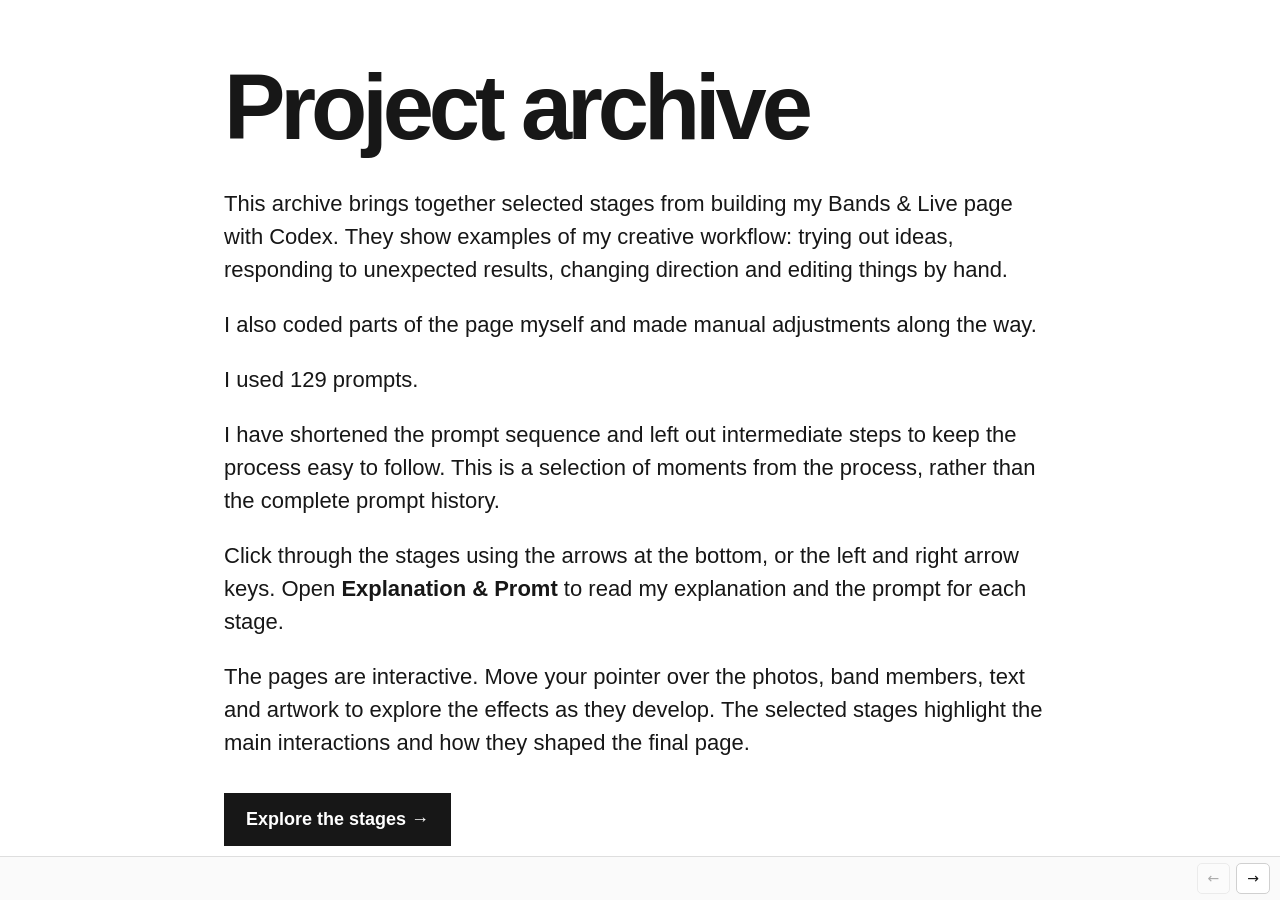
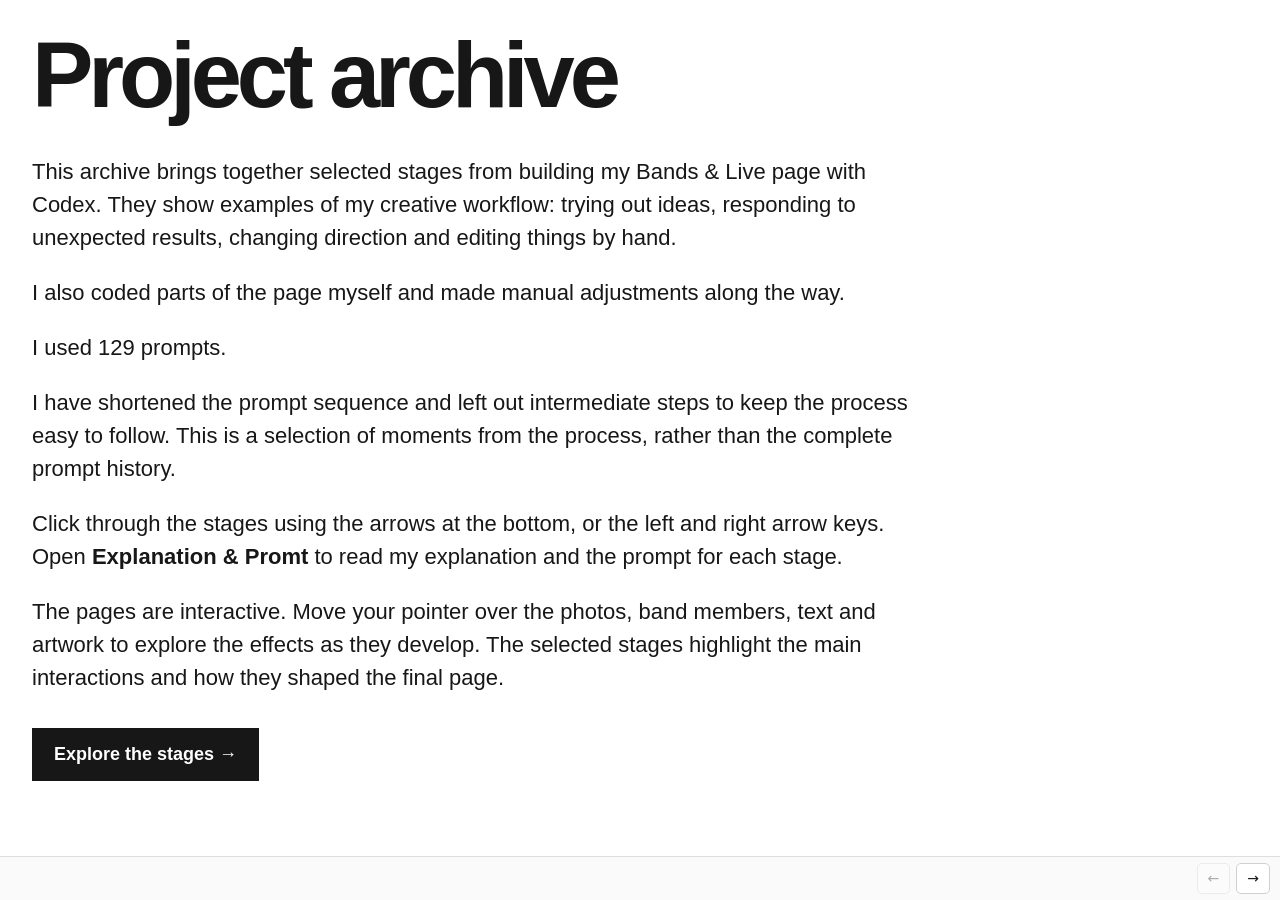
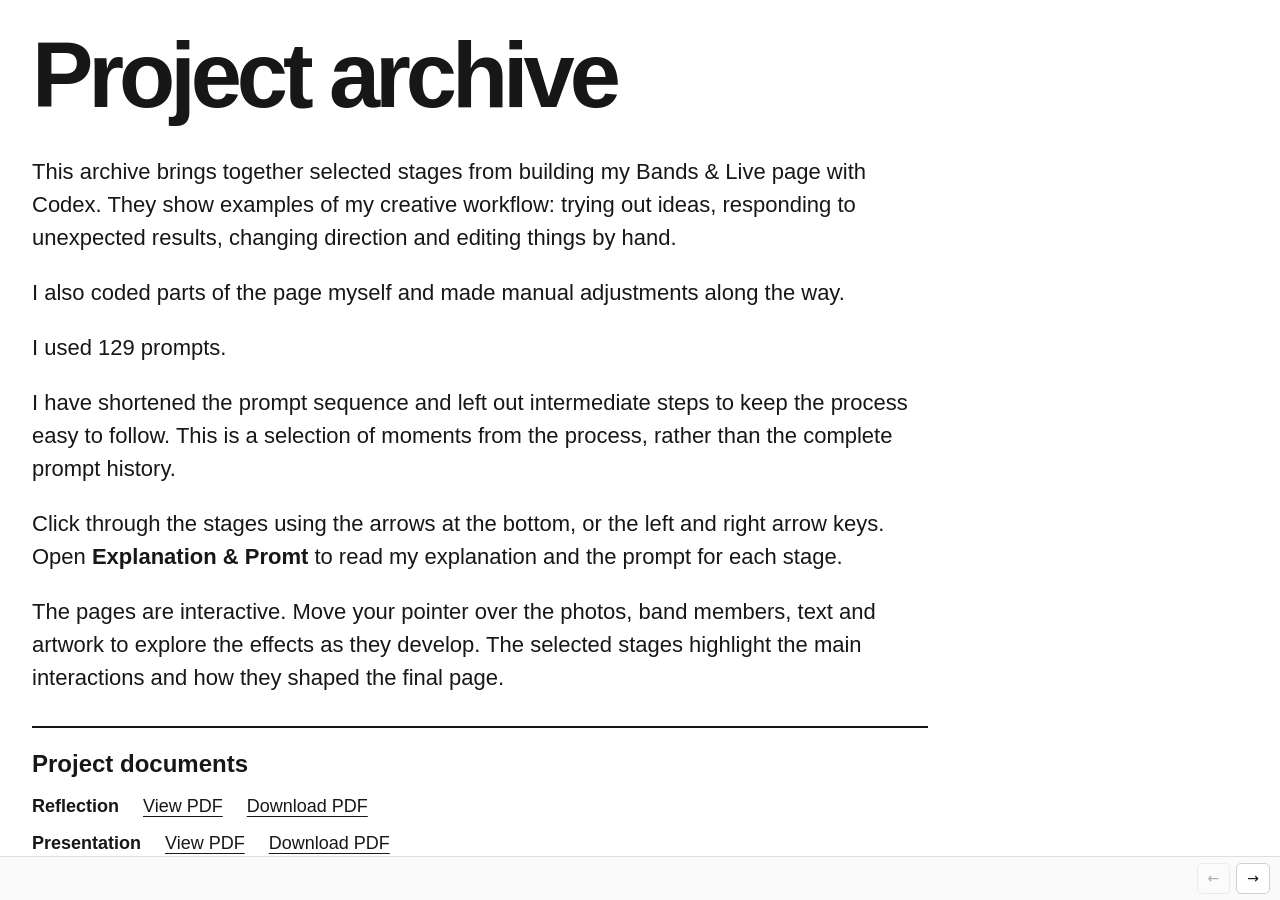
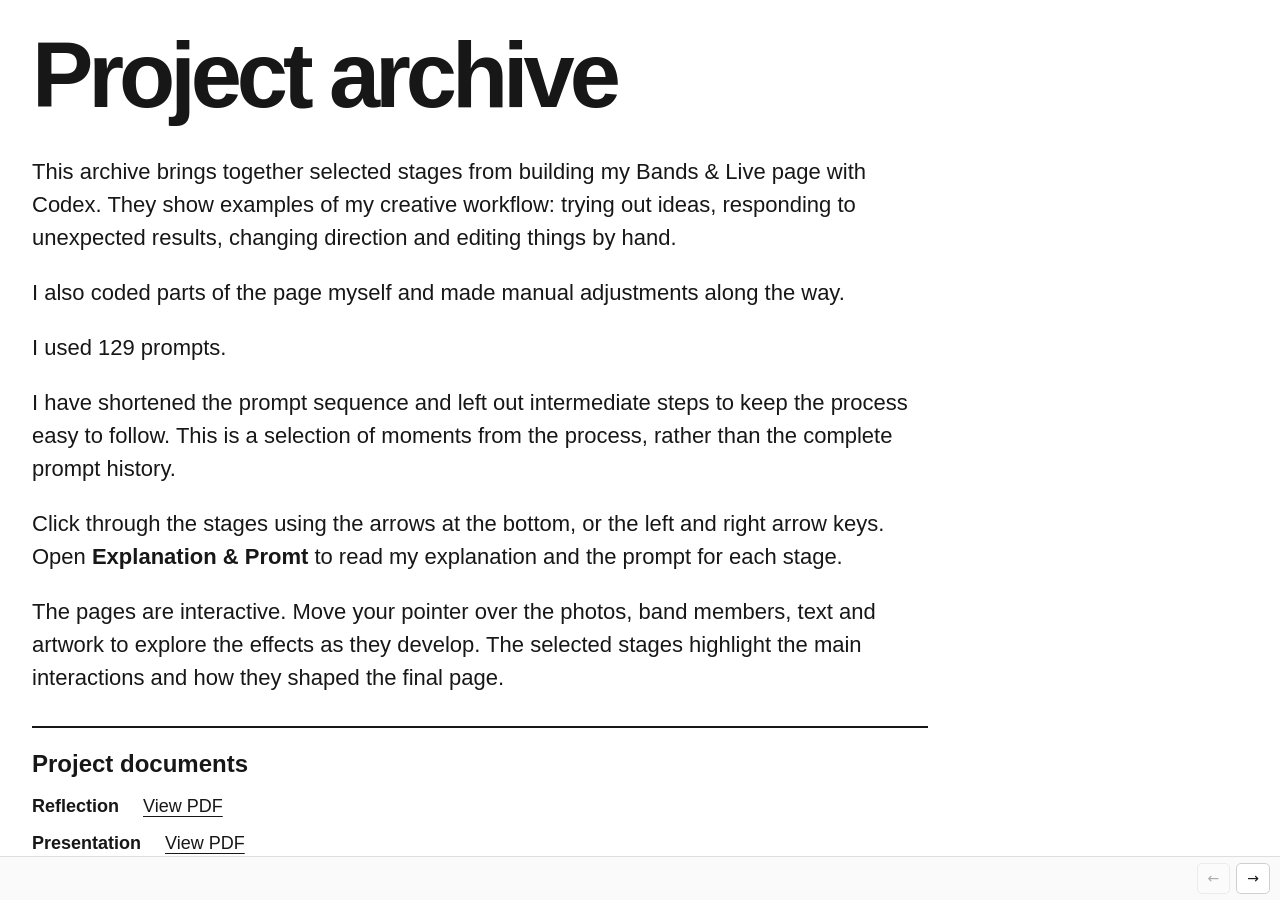
